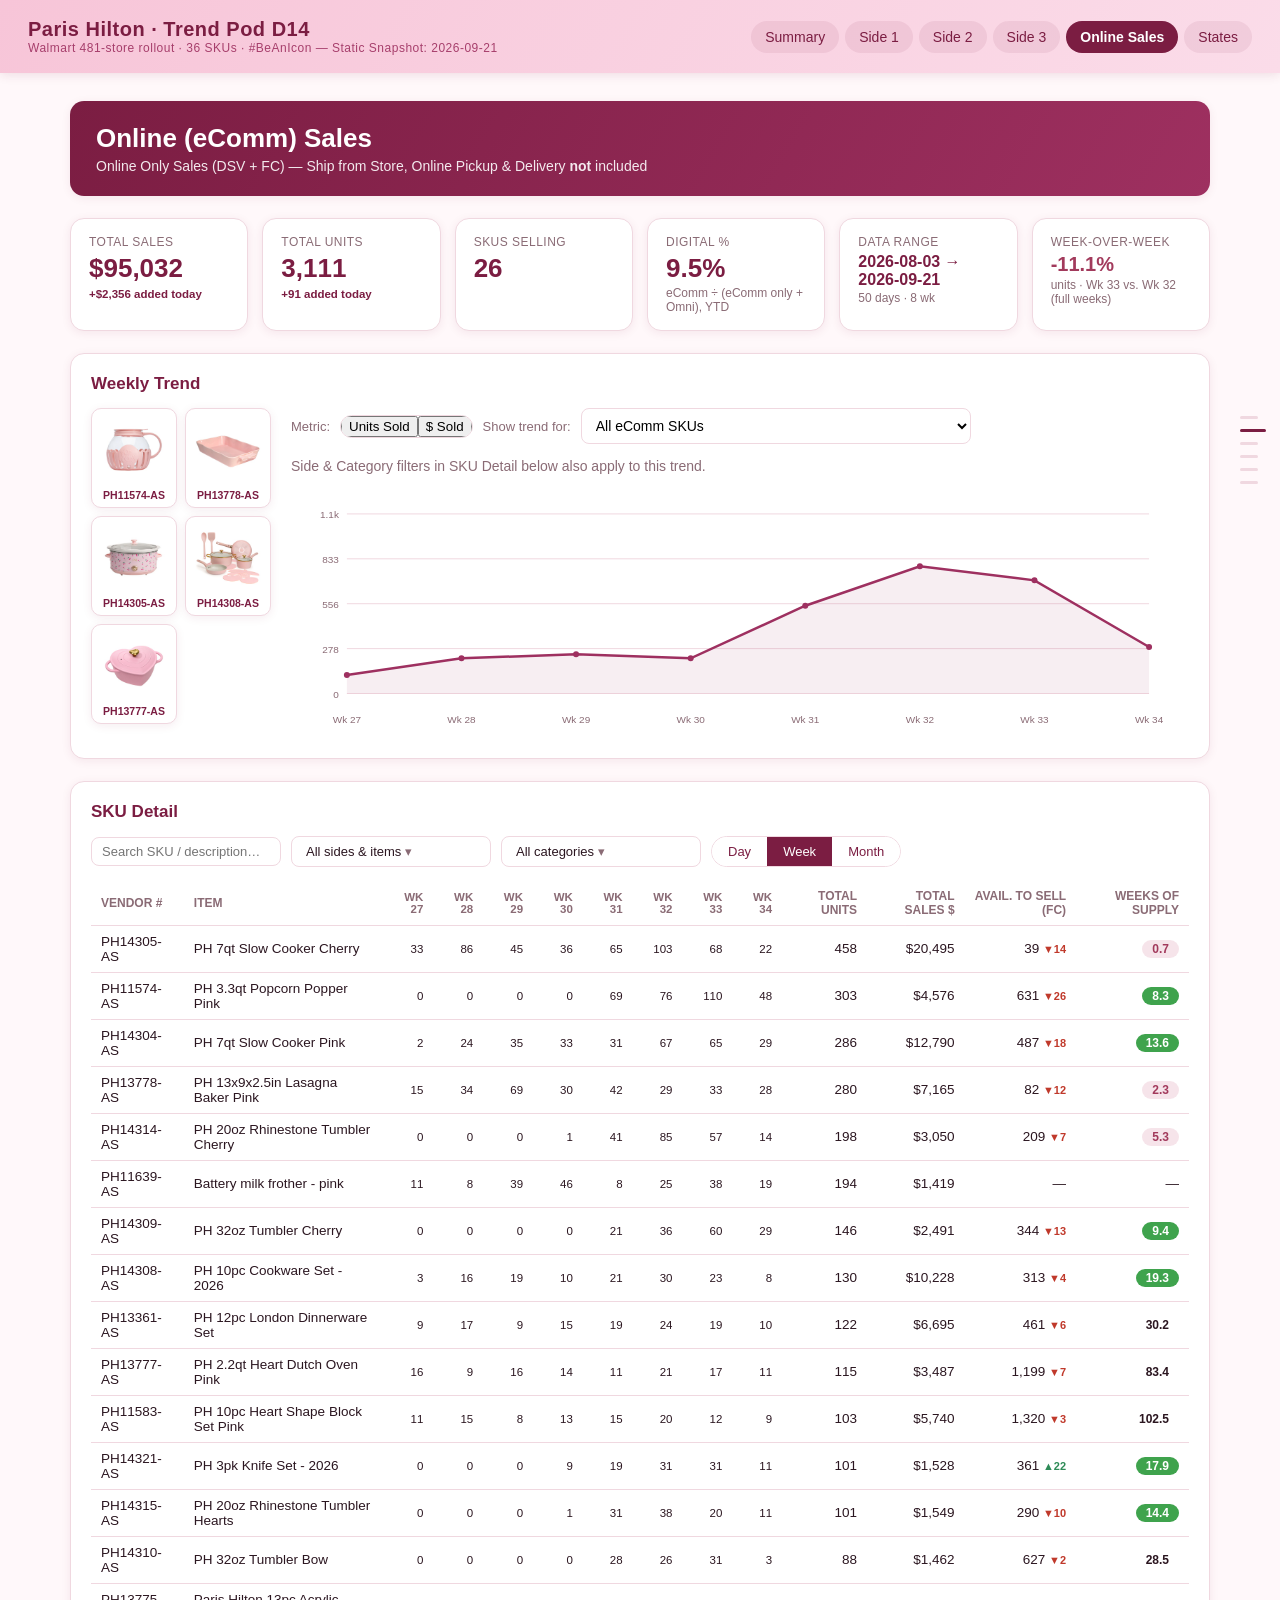
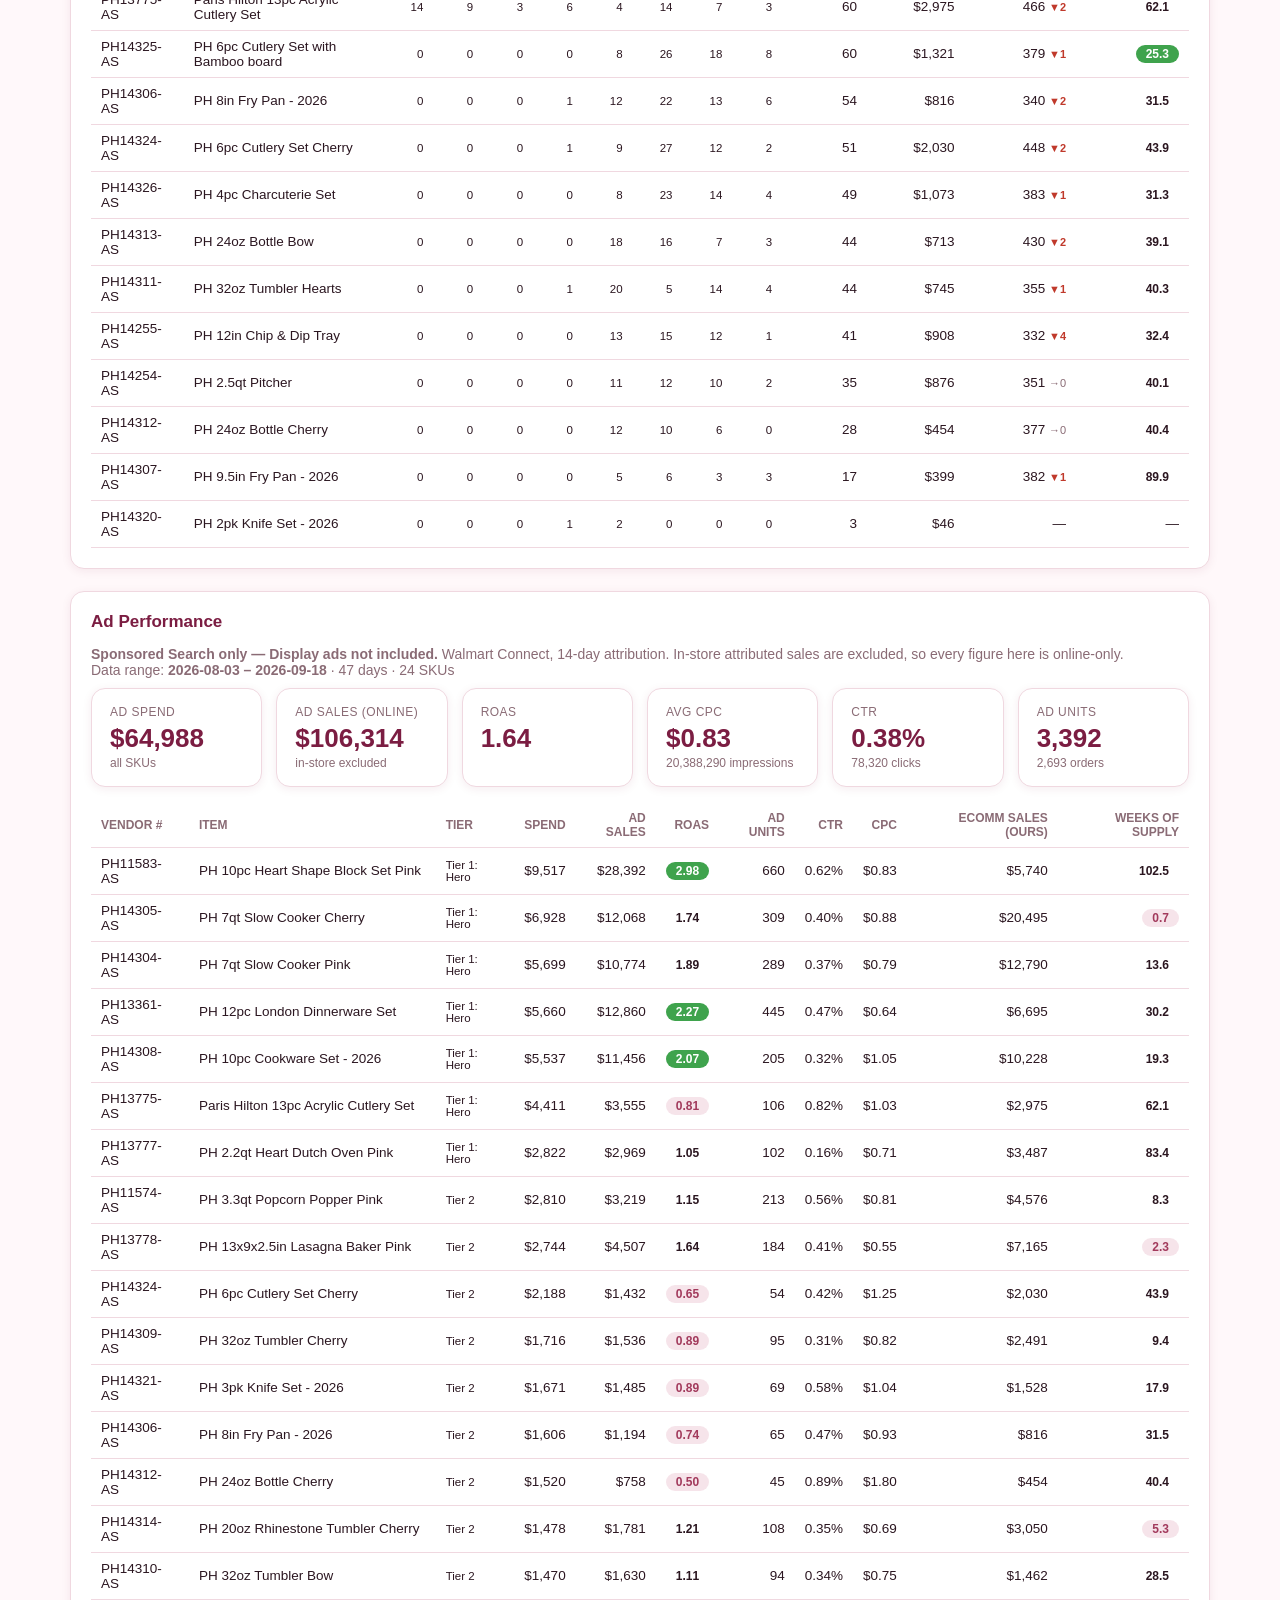
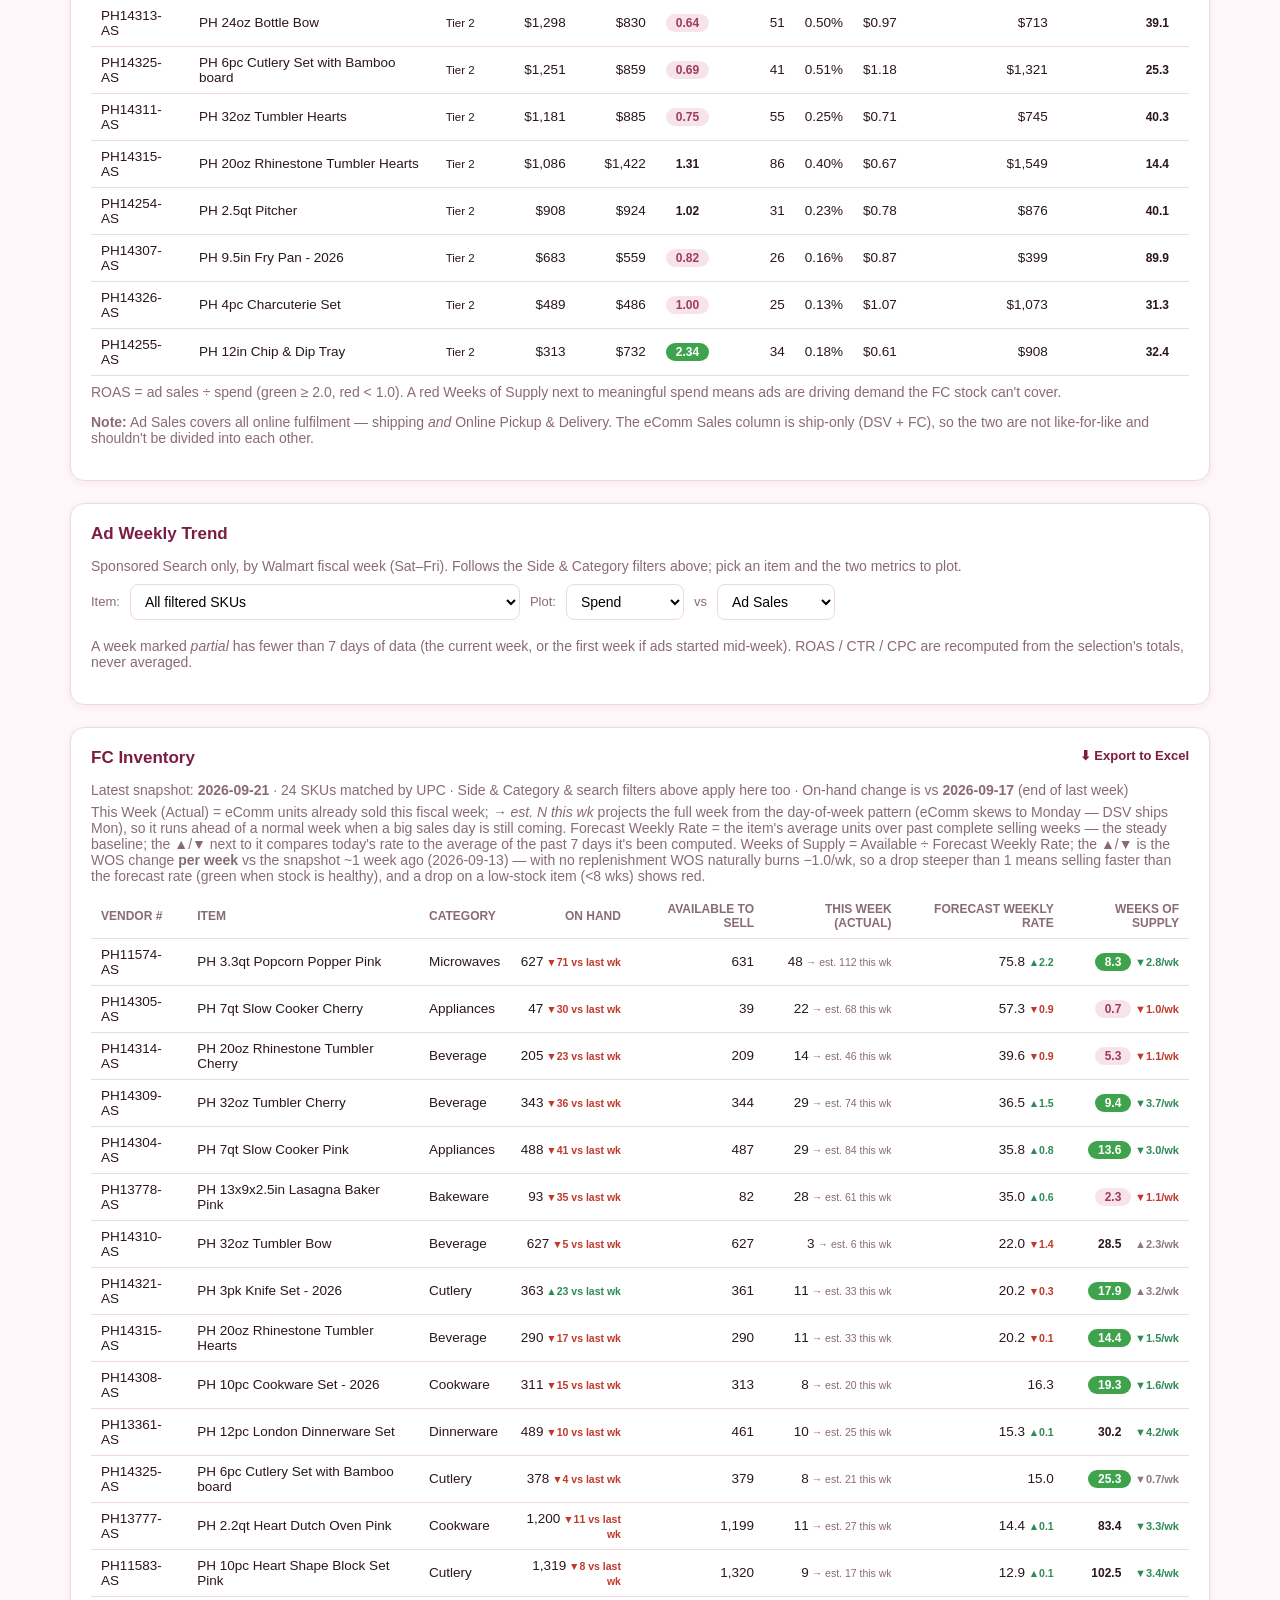
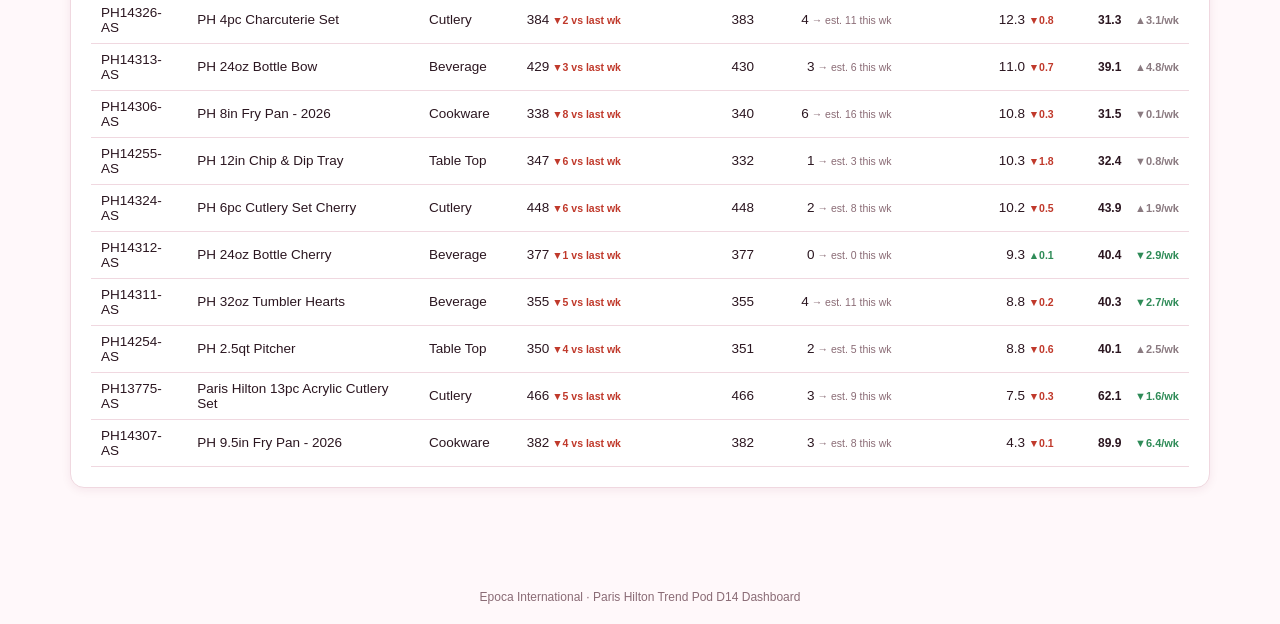
==== online.html @ 906984c4 "Sync from live app data — 2026-09-22 19:36 UTC" ====
<!doctype html>
<html lang="en">
<head>
<meta charset="utf-8">
<meta name="viewport" content="width=device-width, initial-scale=1">
<title>Online Sales · PH Trend Pod D14</title>
<link rel="stylesheet" href="css/style.css">
</head>
<body>
<div class="topbar">
  <div class="brand">Paris Hilton · Trend Pod D14
    <small>Walmart 481-store rollout · 36 SKUs · #BeAnIcon —
      Static Snapshot: 2026-09-21</small>
  </div>
  <div class="nav">
    <a href="index.html" class="">Summary</a>
    <a href="side-1.html" class="">Side 1</a>
    <a href="side-2.html" class="">Side 2</a>
    <a href="side-3.html" class="">Side 3</a>
    <a href="online.html" class="active">Online Sales</a>
    <a href="states.html" class="">States</a>
  </div>
</div>
<div class="container">

<nav class="section-rail" aria-label="Jump to section">
  <a href="#olOverview" data-label="Overview"></a>
  <a href="#olTrend" data-label="Weekly Trend"></a>
  <a href="#olSku" data-label="SKU Detail"></a>
  <a href="#olAds" data-label="Ad Performance"></a>
  <a href="#olAdsTrend" data-label="Ad Weekly Trend"></a>
  <a href="#olFc" data-label="FC Inventory"></a>
</nav>

<div class="page-hero" style="background: linear-gradient(120deg, var(--brand-deep), var(--brand-mid));">
  <div>
    <h1 class="page-title-hero">Online (eComm) Sales</h1>
    <p class="page-sub-hero">Online Only Sales (DSV + FC) — Ship from Store, Online Pickup &amp; Delivery <strong>not</strong> included</p>
  </div>
</div>

<div class="ecomm-summary-grid" id="olOverview">
  <div class="kpi-card"><div class="label">Total Sales</div><div class="value">$95,032</div><div class="kpi-delta good-text">+$2,356 added today</div></div>
  <div class="kpi-card"><div class="label">Total Units</div><div class="value">3,111</div><div class="kpi-delta good-text">+91 added today</div></div>
  <div class="kpi-card"><div class="label">SKUs Selling</div><div class="value">26</div></div>
  <div class="kpi-card">
    <div class="label">Digital %</div>
    <div class="value">9.5%</div>
    <div class="sub">eComm ÷ (eComm only + Omni), YTD</div>
  </div>
  <div class="kpi-card"><div class="label">Data Range</div><div class="value" style="font-size:16px">2026-08-03 → 2026-09-21</div><div class="sub">50 days · 8 wk</div></div>
  <div class="kpi-card">
    <div class="label">Week-over-Week</div>
    <div class="value" style="font-size:20px">
      
      <span class="bad-text">-11.1%</span>
      
    </div>
    <div class="sub">units · Wk 33 vs. Wk 32 (full weeks)</div>
  </div>
</div>

<div class="card" id="olTrend">
  <h2>Weekly Trend</h2>
  <div class="trend-with-photos">
    <div class="product-photo-strip">
      
      <div class="product-photo-card"><img src="images/products/PH11574-AS.jpg" alt="PH11574-AS"><span>PH11574-AS</span></div>
      
      <div class="product-photo-card"><img src="images/products/PH13778-AS.jpg" alt="PH13778-AS"><span>PH13778-AS</span></div>
      
      <div class="product-photo-card"><img src="images/products/PH14305-AS.jpg" alt="PH14305-AS"><span>PH14305-AS</span></div>
      
      <div class="product-photo-card"><img src="images/products/PH14308-AS.jpg" alt="PH14308-AS"><span>PH14308-AS</span></div>
      
      <div class="product-photo-card"><img src="images/products/PH13777-AS.jpg" alt="PH13777-AS"><span>PH13777-AS</span></div>
      
    </div>
    <div class="trend-chart-col">
      <div class="controls">
        <span style="font-size:13px;color:var(--muted)">Metric:</span>
        <div class="seg-control">
          <button type="button" class="trend-metric-btn active" data-metric="units">Units Sold</button>
          <button type="button" class="trend-metric-btn" data-metric="sales">$ Sold</button>
        </div>
        <label for="trendItemSelect" style="font-size:13px;color:var(--muted)">Show trend for:</label>
        <select id="trendItemSelect">
          <option value="ALL">All eComm SKUs</option>
          <option value="684089839" data-side="1" data-cat="APPLIANCES">PH14305-AS — PH 7qt Slow Cooker Cherry</option><option value="662611334" data-side="1" data-cat="MICROWAVES">PH11574-AS — PH 3.3qt Popcorn Popper Pink</option><option value="684089838" data-side="1" data-cat="APPLIANCES">PH14304-AS — PH 7qt Slow Cooker Pink</option><option value="683351641" data-side="2" data-cat="BAKEWARE">PH13778-AS — PH 13x9x2.5in Lasagna Baker Pink</option><option value="683351633" data-side="2" data-cat="BEVERAGE">PH14314-AS — PH 20oz Rhinestone Tumbler Cherry</option><option value="662509675" data-side="2" data-cat="APPLIANCES">PH11639-AS — Battery milk frother - pink</option><option value="683351632" data-side="2" data-cat="BEVERAGE">PH14309-AS — PH 32oz Tumbler Cherry</option><option value="683351638" data-side="1" data-cat="COOKWARE">PH14308-AS — PH 10pc Cookware Set - 2026</option><option value="676149285" data-side="2" data-cat="DINNERWARE">PH13361-AS — PH 12pc London Dinnerware Set</option><option value="683351642" data-side="1" data-cat="COOKWARE">PH13777-AS — PH 2.2qt Heart Dutch Oven Pink</option><option value="662304222" data-side="3" data-cat="CUTLERY">PH11583-AS — PH 10pc Heart Shape Block Set Pink</option><option value="683564513" data-side="3" data-cat="CUTLERY">PH14321-AS — PH 3pk Knife Set - 2026</option><option value="683351629" data-side="2" data-cat="BEVERAGE">PH14315-AS — PH 20oz Rhinestone Tumbler Hearts</option><option value="683351631" data-side="2" data-cat="BEVERAGE">PH14310-AS — PH 32oz Tumbler Bow</option><option value="683564516" data-side="3" data-cat="CUTLERY">PH13775-AS — Paris Hilton 13pc Acrylic Cutlery Set</option><option value="683564509" data-side="3" data-cat="CUTLERY">PH14325-AS — PH 6pc Cutlery Set with Bamboo board</option><option value="683351639" data-side="1" data-cat="COOKWARE">PH14306-AS — PH 8in Fry Pan - 2026</option><option value="683564507" data-side="3" data-cat="CUTLERY">PH14324-AS — PH 6pc Cutlery Set Cherry</option><option value="683564512" data-side="3" data-cat="CUTLERY">PH14326-AS — PH 4pc Charcuterie Set</option><option value="683351627" data-side="2" data-cat="BEVERAGE">PH14313-AS — PH 24oz Bottle Bow</option><option value="683351634" data-side="2" data-cat="BEVERAGE">PH14311-AS — PH 32oz Tumbler Hearts</option><option value="683564579" data-side="2" data-cat="TABLE TOP">PH14255-AS — PH 12in Chip &amp; Dip Tray</option><option value="683564533" data-side="1" data-cat="TABLE TOP">PH14254-AS — PH 2.5qt Pitcher</option><option value="683351628" data-side="2" data-cat="BEVERAGE">PH14312-AS — PH 24oz Bottle Cherry</option><option value="683351640" data-side="1" data-cat="COOKWARE">PH14307-AS — PH 9.5in Fry Pan - 2026</option><option value="683564510" data-side="3" data-cat="CUTLERY">PH14320-AS — PH 2pk Knife Set - 2026</option>
        </select>
      </div>
      <p class="page-sub" style="margin:4px 0 0">Side &amp; Category filters in SKU Detail below also apply to this trend.</p>
      <div id="trendChart"></div>
    </div>
  </div>
</div>

<div class="card" id="olSku">
  <h2>SKU Detail</h2>
  <div class="controls">
    <input type="text" id="skuSearch" placeholder="Search SKU / description…" style="padding:6px 10px;font-size:13px">
    
    <div class="multiselect" id="sideMs">
      <button type="button" class="multiselect-toggle" id="sideMsBtn">All sides &amp; items</button>
      <div class="multiselect-panel" id="sideMsPanel">
        <label class="multiselect-option"><input type="checkbox" class="side-cb" value="ALL" checked> All sides &amp; items</label>
        <div class="multiselect-group-label">By Side</div>
        
        <label class="multiselect-option"><input type="checkbox" class="side-cb" data-kind="side" value="1"> Side 1 · Cookware</label>
        
        <label class="multiselect-option"><input type="checkbox" class="side-cb" data-kind="side" value="2"> Side 2 · Drinkware &amp; Dinnerware</label>
        
        <label class="multiselect-option"><input type="checkbox" class="side-cb" data-kind="side" value="3"> Side 3 · Gadgets &amp; Cutlery</label>
        
        
        <div class="multiselect-group-label" data-side-group="1">Side 1 · Cookware — items</div>
        
        <label class="multiselect-option"><input type="checkbox" class="side-cb" data-kind="item" data-side="1" value="684089839"> PH14305-AS — PH 7qt Slow Cooker Cherry</label>
        
        <label class="multiselect-option"><input type="checkbox" class="side-cb" data-kind="item" data-side="1" value="662611334"> PH11574-AS — PH 3.3qt Popcorn Popper Pink</label>
        
        <label class="multiselect-option"><input type="checkbox" class="side-cb" data-kind="item" data-side="1" value="684089838"> PH14304-AS — PH 7qt Slow Cooker Pink</label>
        
        <label class="multiselect-option"><input type="checkbox" class="side-cb" data-kind="item" data-side="1" value="683351638"> PH14308-AS — PH 10pc Cookware Set - 2026</label>
        
        <label class="multiselect-option"><input type="checkbox" class="side-cb" data-kind="item" data-side="1" value="683351642"> PH13777-AS — PH 2.2qt Heart Dutch Oven Pink</label>
        
        <label class="multiselect-option"><input type="checkbox" class="side-cb" data-kind="item" data-side="1" value="683351639"> PH14306-AS — PH 8in Fry Pan - 2026</label>
        
        <label class="multiselect-option"><input type="checkbox" class="side-cb" data-kind="item" data-side="1" value="683564533"> PH14254-AS — PH 2.5qt Pitcher</label>
        
        <label class="multiselect-option"><input type="checkbox" class="side-cb" data-kind="item" data-side="1" value="683351640"> PH14307-AS — PH 9.5in Fry Pan - 2026</label>
        
        <div class="multiselect-group-label" data-side-group="2">Side 2 · Drinkware &amp; Dinnerware — items</div>
        
        <label class="multiselect-option"><input type="checkbox" class="side-cb" data-kind="item" data-side="2" value="683351641"> PH13778-AS — PH 13x9x2.5in Lasagna Baker Pink</label>
        
        <label class="multiselect-option"><input type="checkbox" class="side-cb" data-kind="item" data-side="2" value="683351633"> PH14314-AS — PH 20oz Rhinestone Tumbler Cherry</label>
        
        <label class="multiselect-option"><input type="checkbox" class="side-cb" data-kind="item" data-side="2" value="662509675"> PH11639-AS — Battery milk frother - pink</label>
        
        <label class="multiselect-option"><input type="checkbox" class="side-cb" data-kind="item" data-side="2" value="683351632"> PH14309-AS — PH 32oz Tumbler Cherry</label>
        
        <label class="multiselect-option"><input type="checkbox" class="side-cb" data-kind="item" data-side="2" value="676149285"> PH13361-AS — PH 12pc London Dinnerware Set</label>
        
        <label class="multiselect-option"><input type="checkbox" class="side-cb" data-kind="item" data-side="2" value="683351629"> PH14315-AS — PH 20oz Rhinestone Tumbler Hearts</label>
        
        <label class="multiselect-option"><input type="checkbox" class="side-cb" data-kind="item" data-side="2" value="683351631"> PH14310-AS — PH 32oz Tumbler Bow</label>
        
        <label class="multiselect-option"><input type="checkbox" class="side-cb" data-kind="item" data-side="2" value="683351627"> PH14313-AS — PH 24oz Bottle Bow</label>
        
        <label class="multiselect-option"><input type="checkbox" class="side-cb" data-kind="item" data-side="2" value="683351634"> PH14311-AS — PH 32oz Tumbler Hearts</label>
        
        <label class="multiselect-option"><input type="checkbox" class="side-cb" data-kind="item" data-side="2" value="683564579"> PH14255-AS — PH 12in Chip &amp; Dip Tray</label>
        
        <label class="multiselect-option"><input type="checkbox" class="side-cb" data-kind="item" data-side="2" value="683351628"> PH14312-AS — PH 24oz Bottle Cherry</label>
        
        <div class="multiselect-group-label" data-side-group="3">Side 3 · Gadgets &amp; Cutlery — items</div>
        
        <label class="multiselect-option"><input type="checkbox" class="side-cb" data-kind="item" data-side="3" value="662304222"> PH11583-AS — PH 10pc Heart Shape Block Set Pink</label>
        
        <label class="multiselect-option"><input type="checkbox" class="side-cb" data-kind="item" data-side="3" value="683564513"> PH14321-AS — PH 3pk Knife Set - 2026</label>
        
        <label class="multiselect-option"><input type="checkbox" class="side-cb" data-kind="item" data-side="3" value="683564516"> PH13775-AS — Paris Hilton 13pc Acrylic Cutlery Set</label>
        
        <label class="multiselect-option"><input type="checkbox" class="side-cb" data-kind="item" data-side="3" value="683564509"> PH14325-AS — PH 6pc Cutlery Set with Bamboo board</label>
        
        <label class="multiselect-option"><input type="checkbox" class="side-cb" data-kind="item" data-side="3" value="683564507"> PH14324-AS — PH 6pc Cutlery Set Cherry</label>
        
        <label class="multiselect-option"><input type="checkbox" class="side-cb" data-kind="item" data-side="3" value="683564512"> PH14326-AS — PH 4pc Charcuterie Set</label>
        
        <label class="multiselect-option"><input type="checkbox" class="side-cb" data-kind="item" data-side="3" value="683564510"> PH14320-AS — PH 2pk Knife Set - 2026</label>
        
      </div>
    </div>
    <div class="multiselect" id="catMs">
      <button type="button" class="multiselect-toggle" id="catMsBtn">All categories</button>
      <div class="multiselect-panel" id="catMsPanel">
        <label class="multiselect-option"><input type="checkbox" class="cat-cb" value="ALL" checked> All categories</label>
        
        <label class="multiselect-option"><input type="checkbox" class="cat-cb" value="APPLIANCES"> Appliances</label>
        
        <label class="multiselect-option"><input type="checkbox" class="cat-cb" value="BAKEWARE"> Bakeware</label>
        
        <label class="multiselect-option"><input type="checkbox" class="cat-cb" value="BEVERAGE"> Beverage</label>
        
        <label class="multiselect-option"><input type="checkbox" class="cat-cb" value="COOKWARE"> Cookware</label>
        
        <label class="multiselect-option"><input type="checkbox" class="cat-cb" value="CUTLERY"> Cutlery</label>
        
        <label class="multiselect-option"><input type="checkbox" class="cat-cb" value="DINNERWARE"> Dinnerware</label>
        
        <label class="multiselect-option"><input type="checkbox" class="cat-cb" value="MICROWAVES"> Microwaves</label>
        
        <label class="multiselect-option"><input type="checkbox" class="cat-cb" value="TABLE TOP"> Table Top</label>
        
      </div>
    </div>
    <div class="seg-control">
      <button type="button" class="gran-btn" data-gran="day">Day</button>
      <button type="button" class="gran-btn active" data-gran="week">Week</button>
      <button type="button" class="gran-btn" data-gran="month">Month</button>
    </div>
  </div>

  <div class="gran-view" data-gran="day" style="display:none">
    <div style="overflow-x:auto">
      
      <table class="matrix ecomm-table sticky-cols">
        <thead><tr>
          <th>Vendor #</th><th>Item</th>
          
            <th class="num"><button type="button" class="month-toggle" data-mk="2026-08" title="展开/折叠更早的逐日列">▸</button> Aug Total</th>
            <th class="num week-col mcol-2026-08 mcol-fold" style="display:none">08-03</th><th class="num week-col mcol-2026-08 mcol-fold" style="display:none">08-04</th><th class="num week-col mcol-2026-08 mcol-fold" style="display:none">08-05</th><th class="num week-col mcol-2026-08 mcol-fold" style="display:none">08-06</th><th class="num week-col mcol-2026-08 mcol-fold" style="display:none">08-07</th><th class="num week-col mcol-2026-08 mcol-fold" style="display:none">08-08</th><th class="num week-col mcol-2026-08 mcol-fold" style="display:none">08-09</th><th class="num week-col mcol-2026-08 mcol-fold" style="display:none">08-10</th><th class="num week-col mcol-2026-08 mcol-fold" style="display:none">08-11</th><th class="num week-col mcol-2026-08 mcol-fold" style="display:none">08-12</th><th class="num week-col mcol-2026-08 mcol-fold" style="display:none">08-13</th><th class="num week-col mcol-2026-08 mcol-fold" style="display:none">08-14</th><th class="num week-col mcol-2026-08 mcol-fold" style="display:none">08-15</th><th class="num week-col mcol-2026-08 mcol-fold" style="display:none">08-16</th><th class="num week-col mcol-2026-08 mcol-fold" style="display:none">08-17</th><th class="num week-col mcol-2026-08 mcol-fold" style="display:none">08-18</th><th class="num week-col mcol-2026-08 mcol-fold" style="display:none">08-19</th><th class="num week-col mcol-2026-08 mcol-fold" style="display:none">08-20</th><th class="num week-col mcol-2026-08 mcol-fold" style="display:none">08-21</th><th class="num week-col mcol-2026-08 mcol-fold" style="display:none">08-22</th><th class="num week-col mcol-2026-08 mcol-fold" style="display:none">08-23</th><th class="num week-col mcol-2026-08 mcol-fold" style="display:none">08-24</th><th class="num week-col mcol-2026-08 mcol-fold" style="display:none">08-25</th><th class="num week-col mcol-2026-08 mcol-fold" style="display:none">08-26</th><th class="num week-col mcol-2026-08 mcol-fold" style="display:none">08-27</th><th class="num week-col mcol-2026-08 mcol-fold" style="display:none">08-28</th><th class="num week-col mcol-2026-08 mcol-fold" style="display:none">08-29</th><th class="num week-col mcol-2026-08 mcol-fold" style="display:none">08-30</th><th class="num week-col mcol-2026-08 mcol-fold" style="display:none">08-31</th>
          
            <th class="num"><button type="button" class="month-toggle" data-mk="2026-09" title="展开/折叠更早的逐日列">▸</button> Sep Total</th>
            <th class="num week-col mcol-2026-09 mcol-fold" style="display:none">09-01</th><th class="num week-col mcol-2026-09 mcol-fold" style="display:none">09-02</th><th class="num week-col mcol-2026-09 mcol-fold" style="display:none">09-03</th><th class="num week-col mcol-2026-09 mcol-fold" style="display:none">09-04</th><th class="num week-col mcol-2026-09 mcol-fold" style="display:none">09-05</th><th class="num week-col mcol-2026-09 mcol-fold" style="display:none">09-06</th><th class="num week-col mcol-2026-09 mcol-fold" style="display:none">09-07</th><th class="num week-col mcol-2026-09 mcol-fold" style="display:none">09-08</th><th class="num week-col mcol-2026-09 mcol-fold" style="display:none">09-09</th><th class="num week-col mcol-2026-09 mcol-fold" style="display:none">09-10</th><th class="num week-col mcol-2026-09 mcol-fold" style="display:none">09-11</th><th class="num week-col mcol-2026-09 mcol-fold" style="display:none">09-12</th><th class="num week-col mcol-2026-09 mcol-fold" style="display:none">09-13</th><th class="num week-col mcol-2026-09 mcol-fold" style="display:none">09-14</th><th class="num week-col mcol-2026-09" >09-15</th><th class="num week-col mcol-2026-09" >09-16</th><th class="num week-col mcol-2026-09" >09-17</th><th class="num week-col mcol-2026-09" >09-18</th><th class="num week-col mcol-2026-09" >09-19</th><th class="num week-col mcol-2026-09" >09-20</th><th class="num week-col mcol-2026-09" >09-21</th>
          
          <th class="num">Total Units</th><th class="num">Total Sales $</th><th class="num">Avail. to Sell (FC)</th><th class="num">Weeks of Supply</th>
        </tr></thead>
        <tbody>
          
          <tr data-side="1" data-cat="APPLIANCES" data-vsid="PH14305-AS" data-item="684089839">
            <td>PH14305-AS</td><td>PH 7qt Slow Cooker Cherry</td>
            
              <td class="num"><strong>219</strong></td>
              <td class="num week-col mcol-2026-08 mcol-fold" style="display:none">0</td><td class="num week-col mcol-2026-08 mcol-fold" style="display:none">3</td><td class="num week-col mcol-2026-08 mcol-fold" style="display:none">1</td><td class="num week-col mcol-2026-08 mcol-fold" style="display:none">6</td><td class="num week-col mcol-2026-08 mcol-fold" style="display:none">23</td><td class="num week-col mcol-2026-08 mcol-fold" style="display:none">0</td><td class="num week-col mcol-2026-08 mcol-fold" style="display:none">0</td><td class="num week-col mcol-2026-08 mcol-fold" style="display:none">43</td><td class="num week-col mcol-2026-08 mcol-fold" style="display:none">7</td><td class="num week-col mcol-2026-08 mcol-fold" style="display:none">12</td><td class="num week-col mcol-2026-08 mcol-fold" style="display:none">14</td><td class="num week-col mcol-2026-08 mcol-fold" style="display:none">10</td><td class="num week-col mcol-2026-08 mcol-fold" style="display:none">0</td><td class="num week-col mcol-2026-08 mcol-fold" style="display:none">0</td><td class="num week-col mcol-2026-08 mcol-fold" style="display:none">21</td><td class="num week-col mcol-2026-08 mcol-fold" style="display:none">7</td><td class="num week-col mcol-2026-08 mcol-fold" style="display:none">6</td><td class="num week-col mcol-2026-08 mcol-fold" style="display:none">6</td><td class="num week-col mcol-2026-08 mcol-fold" style="display:none">5</td><td class="num week-col mcol-2026-08 mcol-fold" style="display:none">-1</td><td class="num week-col mcol-2026-08 mcol-fold" style="display:none">0</td><td class="num week-col mcol-2026-08 mcol-fold" style="display:none">1</td><td class="num week-col mcol-2026-08 mcol-fold" style="display:none">3</td><td class="num week-col mcol-2026-08 mcol-fold" style="display:none">17</td><td class="num week-col mcol-2026-08 mcol-fold" style="display:none">3</td><td class="num week-col mcol-2026-08 mcol-fold" style="display:none">13</td><td class="num week-col mcol-2026-08 mcol-fold" style="display:none">4</td><td class="num week-col mcol-2026-08 mcol-fold" style="display:none">4</td><td class="num week-col mcol-2026-08 mcol-fold" style="display:none">11</td>
            
              <td class="num"><strong>239</strong></td>
              <td class="num week-col mcol-2026-09 mcol-fold" style="display:none">10</td><td class="num week-col mcol-2026-09 mcol-fold" style="display:none">16</td><td class="num week-col mcol-2026-09 mcol-fold" style="display:none">14</td><td class="num week-col mcol-2026-09 mcol-fold" style="display:none">6</td><td class="num week-col mcol-2026-09 mcol-fold" style="display:none">11</td><td class="num week-col mcol-2026-09 mcol-fold" style="display:none">6</td><td class="num week-col mcol-2026-09 mcol-fold" style="display:none">6</td><td class="num week-col mcol-2026-09 mcol-fold" style="display:none">15</td><td class="num week-col mcol-2026-09 mcol-fold" style="display:none">38</td><td class="num week-col mcol-2026-09 mcol-fold" style="display:none">13</td><td class="num week-col mcol-2026-09 mcol-fold" style="display:none">14</td><td class="num week-col mcol-2026-09 mcol-fold" style="display:none">16</td><td class="num week-col mcol-2026-09 mcol-fold" style="display:none">12</td><td class="num week-col mcol-2026-09 mcol-fold" style="display:none">8</td><td class="num week-col mcol-2026-09" >9</td><td class="num week-col mcol-2026-09" >7</td><td class="num week-col mcol-2026-09" >10</td><td class="num week-col mcol-2026-09" >6</td><td class="num week-col mcol-2026-09" >10</td><td class="num week-col mcol-2026-09" >4</td><td class="num week-col mcol-2026-09" >8</td>
            
            <td class="num">458</td><td class="num">$20,495</td>
            <td class="num">39 <span style="font-size:11px;font-weight:600;color:#C0392B">▼14</span></td><td class="num"><span class="pill bad">0.7</span></td>
          </tr>
          
          <tr data-side="1" data-cat="MICROWAVES" data-vsid="PH11574-AS" data-item="662611334">
            <td>PH11574-AS</td><td>PH 3.3qt Popcorn Popper Pink</td>
            
              <td class="num"><strong>30</strong></td>
              <td class="num week-col mcol-2026-08 mcol-fold" style="display:none">0</td><td class="num week-col mcol-2026-08 mcol-fold" style="display:none">0</td><td class="num week-col mcol-2026-08 mcol-fold" style="display:none">0</td><td class="num week-col mcol-2026-08 mcol-fold" style="display:none">0</td><td class="num week-col mcol-2026-08 mcol-fold" style="display:none">0</td><td class="num week-col mcol-2026-08 mcol-fold" style="display:none">0</td><td class="num week-col mcol-2026-08 mcol-fold" style="display:none">0</td><td class="num week-col mcol-2026-08 mcol-fold" style="display:none">0</td><td class="num week-col mcol-2026-08 mcol-fold" style="display:none">0</td><td class="num week-col mcol-2026-08 mcol-fold" style="display:none">0</td><td class="num week-col mcol-2026-08 mcol-fold" style="display:none">0</td><td class="num week-col mcol-2026-08 mcol-fold" style="display:none">0</td><td class="num week-col mcol-2026-08 mcol-fold" style="display:none">0</td><td class="num week-col mcol-2026-08 mcol-fold" style="display:none">0</td><td class="num week-col mcol-2026-08 mcol-fold" style="display:none">0</td><td class="num week-col mcol-2026-08 mcol-fold" style="display:none">0</td><td class="num week-col mcol-2026-08 mcol-fold" style="display:none">0</td><td class="num week-col mcol-2026-08 mcol-fold" style="display:none">0</td><td class="num week-col mcol-2026-08 mcol-fold" style="display:none">0</td><td class="num week-col mcol-2026-08 mcol-fold" style="display:none">0</td><td class="num week-col mcol-2026-08 mcol-fold" style="display:none">0</td><td class="num week-col mcol-2026-08 mcol-fold" style="display:none">0</td><td class="num week-col mcol-2026-08 mcol-fold" style="display:none">0</td><td class="num week-col mcol-2026-08 mcol-fold" style="display:none">0</td><td class="num week-col mcol-2026-08 mcol-fold" style="display:none">0</td><td class="num week-col mcol-2026-08 mcol-fold" style="display:none">0</td><td class="num week-col mcol-2026-08 mcol-fold" style="display:none">8</td><td class="num week-col mcol-2026-08 mcol-fold" style="display:none">10</td><td class="num week-col mcol-2026-08 mcol-fold" style="display:none">12</td>
            
              <td class="num"><strong>273</strong></td>
              <td class="num week-col mcol-2026-09 mcol-fold" style="display:none">4</td><td class="num week-col mcol-2026-09 mcol-fold" style="display:none">12</td><td class="num week-col mcol-2026-09 mcol-fold" style="display:none">9</td><td class="num week-col mcol-2026-09 mcol-fold" style="display:none">14</td><td class="num week-col mcol-2026-09 mcol-fold" style="display:none">13</td><td class="num week-col mcol-2026-09 mcol-fold" style="display:none">9</td><td class="num week-col mcol-2026-09 mcol-fold" style="display:none">13</td><td class="num week-col mcol-2026-09 mcol-fold" style="display:none">9</td><td class="num week-col mcol-2026-09 mcol-fold" style="display:none">11</td><td class="num week-col mcol-2026-09 mcol-fold" style="display:none">10</td><td class="num week-col mcol-2026-09 mcol-fold" style="display:none">11</td><td class="num week-col mcol-2026-09 mcol-fold" style="display:none">7</td><td class="num week-col mcol-2026-09 mcol-fold" style="display:none">21</td><td class="num week-col mcol-2026-09 mcol-fold" style="display:none">16</td><td class="num week-col mcol-2026-09" >10</td><td class="num week-col mcol-2026-09" >12</td><td class="num week-col mcol-2026-09" >22</td><td class="num week-col mcol-2026-09" >22</td><td class="num week-col mcol-2026-09" >14</td><td class="num week-col mcol-2026-09" >18</td><td class="num week-col mcol-2026-09" >16</td>
            
            <td class="num">303</td><td class="num">$4,576</td>
            <td class="num">631 <span style="font-size:11px;font-weight:600;color:#C0392B">▼26</span></td><td class="num"><span class="pill ok">8.3</span></td>
          </tr>
          
          <tr data-side="1" data-cat="APPLIANCES" data-vsid="PH14304-AS" data-item="684089838">
            <td>PH14304-AS</td><td>PH 7qt Slow Cooker Pink</td>
            
              <td class="num"><strong>102</strong></td>
              <td class="num week-col mcol-2026-08 mcol-fold" style="display:none">0</td><td class="num week-col mcol-2026-08 mcol-fold" style="display:none">0</td><td class="num week-col mcol-2026-08 mcol-fold" style="display:none">1</td><td class="num week-col mcol-2026-08 mcol-fold" style="display:none">1</td><td class="num week-col mcol-2026-08 mcol-fold" style="display:none">0</td><td class="num week-col mcol-2026-08 mcol-fold" style="display:none">0</td><td class="num week-col mcol-2026-08 mcol-fold" style="display:none">0</td><td class="num week-col mcol-2026-08 mcol-fold" style="display:none">11</td><td class="num week-col mcol-2026-08 mcol-fold" style="display:none">4</td><td class="num week-col mcol-2026-08 mcol-fold" style="display:none">4</td><td class="num week-col mcol-2026-08 mcol-fold" style="display:none">2</td><td class="num week-col mcol-2026-08 mcol-fold" style="display:none">3</td><td class="num week-col mcol-2026-08 mcol-fold" style="display:none">0</td><td class="num week-col mcol-2026-08 mcol-fold" style="display:none">0</td><td class="num week-col mcol-2026-08 mcol-fold" style="display:none">10</td><td class="num week-col mcol-2026-08 mcol-fold" style="display:none">5</td><td class="num week-col mcol-2026-08 mcol-fold" style="display:none">5</td><td class="num week-col mcol-2026-08 mcol-fold" style="display:none">8</td><td class="num week-col mcol-2026-08 mcol-fold" style="display:none">7</td><td class="num week-col mcol-2026-08 mcol-fold" style="display:none">0</td><td class="num week-col mcol-2026-08 mcol-fold" style="display:none">0</td><td class="num week-col mcol-2026-08 mcol-fold" style="display:none">12</td><td class="num week-col mcol-2026-08 mcol-fold" style="display:none">2</td><td class="num week-col mcol-2026-08 mcol-fold" style="display:none">8</td><td class="num week-col mcol-2026-08 mcol-fold" style="display:none">4</td><td class="num week-col mcol-2026-08 mcol-fold" style="display:none">7</td><td class="num week-col mcol-2026-08 mcol-fold" style="display:none">3</td><td class="num week-col mcol-2026-08 mcol-fold" style="display:none">2</td><td class="num week-col mcol-2026-08 mcol-fold" style="display:none">3</td>
            
              <td class="num"><strong>184</strong></td>
              <td class="num week-col mcol-2026-09 mcol-fold" style="display:none">7</td><td class="num week-col mcol-2026-09 mcol-fold" style="display:none">3</td><td class="num week-col mcol-2026-09 mcol-fold" style="display:none">7</td><td class="num week-col mcol-2026-09 mcol-fold" style="display:none">6</td><td class="num week-col mcol-2026-09 mcol-fold" style="display:none">9</td><td class="num week-col mcol-2026-09 mcol-fold" style="display:none">6</td><td class="num week-col mcol-2026-09 mcol-fold" style="display:none">5</td><td class="num week-col mcol-2026-09 mcol-fold" style="display:none">12</td><td class="num week-col mcol-2026-09 mcol-fold" style="display:none">10</td><td class="num week-col mcol-2026-09 mcol-fold" style="display:none">14</td><td class="num week-col mcol-2026-09 mcol-fold" style="display:none">11</td><td class="num week-col mcol-2026-09 mcol-fold" style="display:none">6</td><td class="num week-col mcol-2026-09 mcol-fold" style="display:none">18</td><td class="num week-col mcol-2026-09 mcol-fold" style="display:none">4</td><td class="num week-col mcol-2026-09" >9</td><td class="num week-col mcol-2026-09" >8</td><td class="num week-col mcol-2026-09" >13</td><td class="num week-col mcol-2026-09" >7</td><td class="num week-col mcol-2026-09" >10</td><td class="num week-col mcol-2026-09" >11</td><td class="num week-col mcol-2026-09" >8</td>
            
            <td class="num">286</td><td class="num">$12,790</td>
            <td class="num">487 <span style="font-size:11px;font-weight:600;color:#C0392B">▼18</span></td><td class="num"><span class="pill ok">13.6</span></td>
          </tr>
          
          <tr data-side="2" data-cat="BAKEWARE" data-vsid="PH13778-AS" data-item="683351641">
            <td>PH13778-AS</td><td>PH 13x9x2.5in Lasagna Baker Pink</td>
            
              <td class="num"><strong>165</strong></td>
              <td class="num week-col mcol-2026-08 mcol-fold" style="display:none">8</td><td class="num week-col mcol-2026-08 mcol-fold" style="display:none">2</td><td class="num week-col mcol-2026-08 mcol-fold" style="display:none">1</td><td class="num week-col mcol-2026-08 mcol-fold" style="display:none">2</td><td class="num week-col mcol-2026-08 mcol-fold" style="display:none">2</td><td class="num week-col mcol-2026-08 mcol-fold" style="display:none">0</td><td class="num week-col mcol-2026-08 mcol-fold" style="display:none">0</td><td class="num week-col mcol-2026-08 mcol-fold" style="display:none">8</td><td class="num week-col mcol-2026-08 mcol-fold" style="display:none">9</td><td class="num week-col mcol-2026-08 mcol-fold" style="display:none">6</td><td class="num week-col mcol-2026-08 mcol-fold" style="display:none">6</td><td class="num week-col mcol-2026-08 mcol-fold" style="display:none">5</td><td class="num week-col mcol-2026-08 mcol-fold" style="display:none">0</td><td class="num week-col mcol-2026-08 mcol-fold" style="display:none">0</td><td class="num week-col mcol-2026-08 mcol-fold" style="display:none">42</td><td class="num week-col mcol-2026-08 mcol-fold" style="display:none">9</td><td class="num week-col mcol-2026-08 mcol-fold" style="display:none">7</td><td class="num week-col mcol-2026-08 mcol-fold" style="display:none">6</td><td class="num week-col mcol-2026-08 mcol-fold" style="display:none">5</td><td class="num week-col mcol-2026-08 mcol-fold" style="display:none">0</td><td class="num week-col mcol-2026-08 mcol-fold" style="display:none">0</td><td class="num week-col mcol-2026-08 mcol-fold" style="display:none">13</td><td class="num week-col mcol-2026-08 mcol-fold" style="display:none">3</td><td class="num week-col mcol-2026-08 mcol-fold" style="display:none">4</td><td class="num week-col mcol-2026-08 mcol-fold" style="display:none">8</td><td class="num week-col mcol-2026-08 mcol-fold" style="display:none">2</td><td class="num week-col mcol-2026-08 mcol-fold" style="display:none">1</td><td class="num week-col mcol-2026-08 mcol-fold" style="display:none">4</td><td class="num week-col mcol-2026-08 mcol-fold" style="display:none">12</td>
            
              <td class="num"><strong>115</strong></td>
              <td class="num week-col mcol-2026-09 mcol-fold" style="display:none">8</td><td class="num week-col mcol-2026-09 mcol-fold" style="display:none">8</td><td class="num week-col mcol-2026-09 mcol-fold" style="display:none">6</td><td class="num week-col mcol-2026-09 mcol-fold" style="display:none">3</td><td class="num week-col mcol-2026-09 mcol-fold" style="display:none">0</td><td class="num week-col mcol-2026-09 mcol-fold" style="display:none">7</td><td class="num week-col mcol-2026-09 mcol-fold" style="display:none">4</td><td class="num week-col mcol-2026-09 mcol-fold" style="display:none">4</td><td class="num week-col mcol-2026-09 mcol-fold" style="display:none">6</td><td class="num week-col mcol-2026-09 mcol-fold" style="display:none">2</td><td class="num week-col mcol-2026-09 mcol-fold" style="display:none">6</td><td class="num week-col mcol-2026-09 mcol-fold" style="display:none">6</td><td class="num week-col mcol-2026-09 mcol-fold" style="display:none">8</td><td class="num week-col mcol-2026-09 mcol-fold" style="display:none">2</td><td class="num week-col mcol-2026-09" >2</td><td class="num week-col mcol-2026-09" >6</td><td class="num week-col mcol-2026-09" >7</td><td class="num week-col mcol-2026-09" >2</td><td class="num week-col mcol-2026-09" >8</td><td class="num week-col mcol-2026-09" >10</td><td class="num week-col mcol-2026-09" >10</td>
            
            <td class="num">280</td><td class="num">$7,165</td>
            <td class="num">82 <span style="font-size:11px;font-weight:600;color:#C0392B">▼12</span></td><td class="num"><span class="pill bad">2.3</span></td>
          </tr>
          
          <tr data-side="2" data-cat="BEVERAGE" data-vsid="PH14314-AS" data-item="683351633">
            <td>PH14314-AS</td><td>PH 20oz Rhinestone Tumbler Cherry</td>
            
              <td class="num"><strong>17</strong></td>
              <td class="num week-col mcol-2026-08 mcol-fold" style="display:none">0</td><td class="num week-col mcol-2026-08 mcol-fold" style="display:none">0</td><td class="num week-col mcol-2026-08 mcol-fold" style="display:none">0</td><td class="num week-col mcol-2026-08 mcol-fold" style="display:none">0</td><td class="num week-col mcol-2026-08 mcol-fold" style="display:none">0</td><td class="num week-col mcol-2026-08 mcol-fold" style="display:none">0</td><td class="num week-col mcol-2026-08 mcol-fold" style="display:none">0</td><td class="num week-col mcol-2026-08 mcol-fold" style="display:none">0</td><td class="num week-col mcol-2026-08 mcol-fold" style="display:none">0</td><td class="num week-col mcol-2026-08 mcol-fold" style="display:none">0</td><td class="num week-col mcol-2026-08 mcol-fold" style="display:none">0</td><td class="num week-col mcol-2026-08 mcol-fold" style="display:none">0</td><td class="num week-col mcol-2026-08 mcol-fold" style="display:none">0</td><td class="num week-col mcol-2026-08 mcol-fold" style="display:none">0</td><td class="num week-col mcol-2026-08 mcol-fold" style="display:none">0</td><td class="num week-col mcol-2026-08 mcol-fold" style="display:none">0</td><td class="num week-col mcol-2026-08 mcol-fold" style="display:none">0</td><td class="num week-col mcol-2026-08 mcol-fold" style="display:none">0</td><td class="num week-col mcol-2026-08 mcol-fold" style="display:none">0</td><td class="num week-col mcol-2026-08 mcol-fold" style="display:none">0</td><td class="num week-col mcol-2026-08 mcol-fold" style="display:none">0</td><td class="num week-col mcol-2026-08 mcol-fold" style="display:none">0</td><td class="num week-col mcol-2026-08 mcol-fold" style="display:none">0</td><td class="num week-col mcol-2026-08 mcol-fold" style="display:none">0</td><td class="num week-col mcol-2026-08 mcol-fold" style="display:none">0</td><td class="num week-col mcol-2026-08 mcol-fold" style="display:none">1</td><td class="num week-col mcol-2026-08 mcol-fold" style="display:none">4</td><td class="num week-col mcol-2026-08 mcol-fold" style="display:none">3</td><td class="num week-col mcol-2026-08 mcol-fold" style="display:none">9</td>
            
              <td class="num"><strong>181</strong></td>
              <td class="num week-col mcol-2026-09 mcol-fold" style="display:none">11</td><td class="num week-col mcol-2026-09 mcol-fold" style="display:none">4</td><td class="num week-col mcol-2026-09 mcol-fold" style="display:none">5</td><td class="num week-col mcol-2026-09 mcol-fold" style="display:none">5</td><td class="num week-col mcol-2026-09 mcol-fold" style="display:none">4</td><td class="num week-col mcol-2026-09 mcol-fold" style="display:none">4</td><td class="num week-col mcol-2026-09 mcol-fold" style="display:none">3</td><td class="num week-col mcol-2026-09 mcol-fold" style="display:none">26</td><td class="num week-col mcol-2026-09 mcol-fold" style="display:none">30</td><td class="num week-col mcol-2026-09 mcol-fold" style="display:none">8</td><td class="num week-col mcol-2026-09 mcol-fold" style="display:none">10</td><td class="num week-col mcol-2026-09 mcol-fold" style="display:none">15</td><td class="num week-col mcol-2026-09 mcol-fold" style="display:none">5</td><td class="num week-col mcol-2026-09 mcol-fold" style="display:none">9</td><td class="num week-col mcol-2026-09" >4</td><td class="num week-col mcol-2026-09" >7</td><td class="num week-col mcol-2026-09" >9</td><td class="num week-col mcol-2026-09" >8</td><td class="num week-col mcol-2026-09" >6</td><td class="num week-col mcol-2026-09" >0</td><td class="num week-col mcol-2026-09" >8</td>
            
            <td class="num">198</td><td class="num">$3,050</td>
            <td class="num">209 <span style="font-size:11px;font-weight:600;color:#C0392B">▼7</span></td><td class="num"><span class="pill bad">5.3</span></td>
          </tr>
          
          <tr data-side="2" data-cat="APPLIANCES" data-vsid="PH11639-AS" data-item="662509675">
            <td>PH11639-AS</td><td>Battery milk frother - pink</td>
            
              <td class="num"><strong>112</strong></td>
              <td class="num week-col mcol-2026-08 mcol-fold" style="display:none">1</td><td class="num week-col mcol-2026-08 mcol-fold" style="display:none">0</td><td class="num week-col mcol-2026-08 mcol-fold" style="display:none">7</td><td class="num week-col mcol-2026-08 mcol-fold" style="display:none">1</td><td class="num week-col mcol-2026-08 mcol-fold" style="display:none">2</td><td class="num week-col mcol-2026-08 mcol-fold" style="display:none">0</td><td class="num week-col mcol-2026-08 mcol-fold" style="display:none">0</td><td class="num week-col mcol-2026-08 mcol-fold" style="display:none">0</td><td class="num week-col mcol-2026-08 mcol-fold" style="display:none">3</td><td class="num week-col mcol-2026-08 mcol-fold" style="display:none">0</td><td class="num week-col mcol-2026-08 mcol-fold" style="display:none">3</td><td class="num week-col mcol-2026-08 mcol-fold" style="display:none">2</td><td class="num week-col mcol-2026-08 mcol-fold" style="display:none">5</td><td class="num week-col mcol-2026-08 mcol-fold" style="display:none">3</td><td class="num week-col mcol-2026-08 mcol-fold" style="display:none">14</td><td class="num week-col mcol-2026-08 mcol-fold" style="display:none">7</td><td class="num week-col mcol-2026-08 mcol-fold" style="display:none">3</td><td class="num week-col mcol-2026-08 mcol-fold" style="display:none">6</td><td class="num week-col mcol-2026-08 mcol-fold" style="display:none">1</td><td class="num week-col mcol-2026-08 mcol-fold" style="display:none">7</td><td class="num week-col mcol-2026-08 mcol-fold" style="display:none">6</td><td class="num week-col mcol-2026-08 mcol-fold" style="display:none">7</td><td class="num week-col mcol-2026-08 mcol-fold" style="display:none">5</td><td class="num week-col mcol-2026-08 mcol-fold" style="display:none">5</td><td class="num week-col mcol-2026-08 mcol-fold" style="display:none">6</td><td class="num week-col mcol-2026-08 mcol-fold" style="display:none">10</td><td class="num week-col mcol-2026-08 mcol-fold" style="display:none">3</td><td class="num week-col mcol-2026-08 mcol-fold" style="display:none">3</td><td class="num week-col mcol-2026-08 mcol-fold" style="display:none">2</td>
            
              <td class="num"><strong>82</strong></td>
              <td class="num week-col mcol-2026-09 mcol-fold" style="display:none">0</td><td class="num week-col mcol-2026-09 mcol-fold" style="display:none">0</td><td class="num week-col mcol-2026-09 mcol-fold" style="display:none">0</td><td class="num week-col mcol-2026-09 mcol-fold" style="display:none">0</td><td class="num week-col mcol-2026-09 mcol-fold" style="display:none">0</td><td class="num week-col mcol-2026-09 mcol-fold" style="display:none">3</td><td class="num week-col mcol-2026-09 mcol-fold" style="display:none">1</td><td class="num week-col mcol-2026-09 mcol-fold" style="display:none">3</td><td class="num week-col mcol-2026-09 mcol-fold" style="display:none">2</td><td class="num week-col mcol-2026-09 mcol-fold" style="display:none">12</td><td class="num week-col mcol-2026-09 mcol-fold" style="display:none">4</td><td class="num week-col mcol-2026-09 mcol-fold" style="display:none">7</td><td class="num week-col mcol-2026-09 mcol-fold" style="display:none">1</td><td class="num week-col mcol-2026-09 mcol-fold" style="display:none">3</td><td class="num week-col mcol-2026-09" >5</td><td class="num week-col mcol-2026-09" >5</td><td class="num week-col mcol-2026-09" >6</td><td class="num week-col mcol-2026-09" >11</td><td class="num week-col mcol-2026-09" >7</td><td class="num week-col mcol-2026-09" >8</td><td class="num week-col mcol-2026-09" >4</td>
            
            <td class="num">194</td><td class="num">$1,419</td>
            <td class="num">—</td><td class="num">—</td>
          </tr>
          
          <tr data-side="2" data-cat="BEVERAGE" data-vsid="PH14309-AS" data-item="683351632">
            <td>PH14309-AS</td><td>PH 32oz Tumbler Cherry</td>
            
              <td class="num"><strong>9</strong></td>
              <td class="num week-col mcol-2026-08 mcol-fold" style="display:none">0</td><td class="num week-col mcol-2026-08 mcol-fold" style="display:none">0</td><td class="num week-col mcol-2026-08 mcol-fold" style="display:none">0</td><td class="num week-col mcol-2026-08 mcol-fold" style="display:none">0</td><td class="num week-col mcol-2026-08 mcol-fold" style="display:none">0</td><td class="num week-col mcol-2026-08 mcol-fold" style="display:none">0</td><td class="num week-col mcol-2026-08 mcol-fold" style="display:none">0</td><td class="num week-col mcol-2026-08 mcol-fold" style="display:none">0</td><td class="num week-col mcol-2026-08 mcol-fold" style="display:none">0</td><td class="num week-col mcol-2026-08 mcol-fold" style="display:none">0</td><td class="num week-col mcol-2026-08 mcol-fold" style="display:none">0</td><td class="num week-col mcol-2026-08 mcol-fold" style="display:none">0</td><td class="num week-col mcol-2026-08 mcol-fold" style="display:none">0</td><td class="num week-col mcol-2026-08 mcol-fold" style="display:none">0</td><td class="num week-col mcol-2026-08 mcol-fold" style="display:none">0</td><td class="num week-col mcol-2026-08 mcol-fold" style="display:none">0</td><td class="num week-col mcol-2026-08 mcol-fold" style="display:none">0</td><td class="num week-col mcol-2026-08 mcol-fold" style="display:none">0</td><td class="num week-col mcol-2026-08 mcol-fold" style="display:none">0</td><td class="num week-col mcol-2026-08 mcol-fold" style="display:none">0</td><td class="num week-col mcol-2026-08 mcol-fold" style="display:none">0</td><td class="num week-col mcol-2026-08 mcol-fold" style="display:none">0</td><td class="num week-col mcol-2026-08 mcol-fold" style="display:none">0</td><td class="num week-col mcol-2026-08 mcol-fold" style="display:none">0</td><td class="num week-col mcol-2026-08 mcol-fold" style="display:none">0</td><td class="num week-col mcol-2026-08 mcol-fold" style="display:none">0</td><td class="num week-col mcol-2026-08 mcol-fold" style="display:none">1</td><td class="num week-col mcol-2026-08 mcol-fold" style="display:none">3</td><td class="num week-col mcol-2026-08 mcol-fold" style="display:none">5</td>
            
              <td class="num"><strong>137</strong></td>
              <td class="num week-col mcol-2026-09 mcol-fold" style="display:none">5</td><td class="num week-col mcol-2026-09 mcol-fold" style="display:none">3</td><td class="num week-col mcol-2026-09 mcol-fold" style="display:none">1</td><td class="num week-col mcol-2026-09 mcol-fold" style="display:none">3</td><td class="num week-col mcol-2026-09 mcol-fold" style="display:none">6</td><td class="num week-col mcol-2026-09 mcol-fold" style="display:none">4</td><td class="num week-col mcol-2026-09 mcol-fold" style="display:none">2</td><td class="num week-col mcol-2026-09 mcol-fold" style="display:none">2</td><td class="num week-col mcol-2026-09 mcol-fold" style="display:none">8</td><td class="num week-col mcol-2026-09 mcol-fold" style="display:none">6</td><td class="num week-col mcol-2026-09 mcol-fold" style="display:none">8</td><td class="num week-col mcol-2026-09 mcol-fold" style="display:none">7</td><td class="num week-col mcol-2026-09 mcol-fold" style="display:none">10</td><td class="num week-col mcol-2026-09 mcol-fold" style="display:none">8</td><td class="num week-col mcol-2026-09" >9</td><td class="num week-col mcol-2026-09" >8</td><td class="num week-col mcol-2026-09" >9</td><td class="num week-col mcol-2026-09" >9</td><td class="num week-col mcol-2026-09" >13</td><td class="num week-col mcol-2026-09" >6</td><td class="num week-col mcol-2026-09" >10</td>
            
            <td class="num">146</td><td class="num">$2,491</td>
            <td class="num">344 <span style="font-size:11px;font-weight:600;color:#C0392B">▼13</span></td><td class="num"><span class="pill ok">9.4</span></td>
          </tr>
          
          <tr data-side="1" data-cat="COOKWARE" data-vsid="PH14308-AS" data-item="683351638">
            <td>PH14308-AS</td><td>PH 10pc Cookware Set - 2026</td>
            
              <td class="num"><strong>52</strong></td>
              <td class="num week-col mcol-2026-08 mcol-fold" style="display:none">0</td><td class="num week-col mcol-2026-08 mcol-fold" style="display:none">0</td><td class="num week-col mcol-2026-08 mcol-fold" style="display:none">0</td><td class="num week-col mcol-2026-08 mcol-fold" style="display:none">1</td><td class="num week-col mcol-2026-08 mcol-fold" style="display:none">2</td><td class="num week-col mcol-2026-08 mcol-fold" style="display:none">0</td><td class="num week-col mcol-2026-08 mcol-fold" style="display:none">0</td><td class="num week-col mcol-2026-08 mcol-fold" style="display:none">8</td><td class="num week-col mcol-2026-08 mcol-fold" style="display:none">1</td><td class="num week-col mcol-2026-08 mcol-fold" style="display:none">3</td><td class="num week-col mcol-2026-08 mcol-fold" style="display:none">3</td><td class="num week-col mcol-2026-08 mcol-fold" style="display:none">1</td><td class="num week-col mcol-2026-08 mcol-fold" style="display:none">0</td><td class="num week-col mcol-2026-08 mcol-fold" style="display:none">0</td><td class="num week-col mcol-2026-08 mcol-fold" style="display:none">10</td><td class="num week-col mcol-2026-08 mcol-fold" style="display:none">0</td><td class="num week-col mcol-2026-08 mcol-fold" style="display:none">2</td><td class="num week-col mcol-2026-08 mcol-fold" style="display:none">2</td><td class="num week-col mcol-2026-08 mcol-fold" style="display:none">5</td><td class="num week-col mcol-2026-08 mcol-fold" style="display:none">0</td><td class="num week-col mcol-2026-08 mcol-fold" style="display:none">0</td><td class="num week-col mcol-2026-08 mcol-fold" style="display:none">5</td><td class="num week-col mcol-2026-08 mcol-fold" style="display:none">1</td><td class="num week-col mcol-2026-08 mcol-fold" style="display:none">2</td><td class="num week-col mcol-2026-08 mcol-fold" style="display:none">1</td><td class="num week-col mcol-2026-08 mcol-fold" style="display:none">1</td><td class="num week-col mcol-2026-08 mcol-fold" style="display:none">0</td><td class="num week-col mcol-2026-08 mcol-fold" style="display:none">3</td><td class="num week-col mcol-2026-08 mcol-fold" style="display:none">1</td>
            
              <td class="num"><strong>78</strong></td>
              <td class="num week-col mcol-2026-09 mcol-fold" style="display:none">7</td><td class="num week-col mcol-2026-09 mcol-fold" style="display:none">7</td><td class="num week-col mcol-2026-09 mcol-fold" style="display:none">1</td><td class="num week-col mcol-2026-09 mcol-fold" style="display:none">2</td><td class="num week-col mcol-2026-09 mcol-fold" style="display:none">5</td><td class="num week-col mcol-2026-09 mcol-fold" style="display:none">3</td><td class="num week-col mcol-2026-09 mcol-fold" style="display:none">4</td><td class="num week-col mcol-2026-09 mcol-fold" style="display:none">5</td><td class="num week-col mcol-2026-09 mcol-fold" style="display:none">5</td><td class="num week-col mcol-2026-09 mcol-fold" style="display:none">3</td><td class="num week-col mcol-2026-09 mcol-fold" style="display:none">5</td><td class="num week-col mcol-2026-09 mcol-fold" style="display:none">3</td><td class="num week-col mcol-2026-09 mcol-fold" style="display:none">5</td><td class="num week-col mcol-2026-09 mcol-fold" style="display:none">2</td><td class="num week-col mcol-2026-09" >3</td><td class="num week-col mcol-2026-09" >3</td><td class="num week-col mcol-2026-09" >2</td><td class="num week-col mcol-2026-09" >5</td><td class="num week-col mcol-2026-09" >4</td><td class="num week-col mcol-2026-09" >3</td><td class="num week-col mcol-2026-09" >1</td>
            
            <td class="num">130</td><td class="num">$10,228</td>
            <td class="num">313 <span style="font-size:11px;font-weight:600;color:#C0392B">▼4</span></td><td class="num"><span class="pill ok">19.3</span></td>
          </tr>
          
          <tr data-side="2" data-cat="DINNERWARE" data-vsid="PH13361-AS" data-item="676149285">
            <td>PH13361-AS</td><td>PH 12pc London Dinnerware Set</td>
            
              <td class="num"><strong>58</strong></td>
              <td class="num week-col mcol-2026-08 mcol-fold" style="display:none">0</td><td class="num week-col mcol-2026-08 mcol-fold" style="display:none">1</td><td class="num week-col mcol-2026-08 mcol-fold" style="display:none">4</td><td class="num week-col mcol-2026-08 mcol-fold" style="display:none">1</td><td class="num week-col mcol-2026-08 mcol-fold" style="display:none">3</td><td class="num week-col mcol-2026-08 mcol-fold" style="display:none">0</td><td class="num week-col mcol-2026-08 mcol-fold" style="display:none">1</td><td class="num week-col mcol-2026-08 mcol-fold" style="display:none">7</td><td class="num week-col mcol-2026-08 mcol-fold" style="display:none">2</td><td class="num week-col mcol-2026-08 mcol-fold" style="display:none">3</td><td class="num week-col mcol-2026-08 mcol-fold" style="display:none">1</td><td class="num week-col mcol-2026-08 mcol-fold" style="display:none">3</td><td class="num week-col mcol-2026-08 mcol-fold" style="display:none">0</td><td class="num week-col mcol-2026-08 mcol-fold" style="display:none">0</td><td class="num week-col mcol-2026-08 mcol-fold" style="display:none">3</td><td class="num week-col mcol-2026-08 mcol-fold" style="display:none">0</td><td class="num week-col mcol-2026-08 mcol-fold" style="display:none">3</td><td class="num week-col mcol-2026-08 mcol-fold" style="display:none">2</td><td class="num week-col mcol-2026-08 mcol-fold" style="display:none">1</td><td class="num week-col mcol-2026-08 mcol-fold" style="display:none">0</td><td class="num week-col mcol-2026-08 mcol-fold" style="display:none">2</td><td class="num week-col mcol-2026-08 mcol-fold" style="display:none">4</td><td class="num week-col mcol-2026-08 mcol-fold" style="display:none">4</td><td class="num week-col mcol-2026-08 mcol-fold" style="display:none">1</td><td class="num week-col mcol-2026-08 mcol-fold" style="display:none">-1</td><td class="num week-col mcol-2026-08 mcol-fold" style="display:none">5</td><td class="num week-col mcol-2026-08 mcol-fold" style="display:none">3</td><td class="num week-col mcol-2026-08 mcol-fold" style="display:none">4</td><td class="num week-col mcol-2026-08 mcol-fold" style="display:none">1</td>
            
              <td class="num"><strong>64</strong></td>
              <td class="num week-col mcol-2026-09 mcol-fold" style="display:none">5</td><td class="num week-col mcol-2026-09 mcol-fold" style="display:none">1</td><td class="num week-col mcol-2026-09 mcol-fold" style="display:none">2</td><td class="num week-col mcol-2026-09 mcol-fold" style="display:none">3</td><td class="num week-col mcol-2026-09 mcol-fold" style="display:none">3</td><td class="num week-col mcol-2026-09 mcol-fold" style="display:none">3</td><td class="num week-col mcol-2026-09 mcol-fold" style="display:none">5</td><td class="num week-col mcol-2026-09 mcol-fold" style="display:none">5</td><td class="num week-col mcol-2026-09 mcol-fold" style="display:none">2</td><td class="num week-col mcol-2026-09 mcol-fold" style="display:none">3</td><td class="num week-col mcol-2026-09 mcol-fold" style="display:none">3</td><td class="num week-col mcol-2026-09 mcol-fold" style="display:none">2</td><td class="num week-col mcol-2026-09 mcol-fold" style="display:none">3</td><td class="num week-col mcol-2026-09 mcol-fold" style="display:none">4</td><td class="num week-col mcol-2026-09" >0</td><td class="num week-col mcol-2026-09" >6</td><td class="num week-col mcol-2026-09" >3</td><td class="num week-col mcol-2026-09" >1</td><td class="num week-col mcol-2026-09" >3</td><td class="num week-col mcol-2026-09" >4</td><td class="num week-col mcol-2026-09" >3</td>
            
            <td class="num">122</td><td class="num">$6,695</td>
            <td class="num">461 <span style="font-size:11px;font-weight:600;color:#C0392B">▼6</span></td><td class="num"><span class="pill ">30.2</span></td>
          </tr>
          
          <tr data-side="1" data-cat="COOKWARE" data-vsid="PH13777-AS" data-item="683351642">
            <td>PH13777-AS</td><td>PH 2.2qt Heart Dutch Oven Pink</td>
            
              <td class="num"><strong>57</strong></td>
              <td class="num week-col mcol-2026-08 mcol-fold" style="display:none">7</td><td class="num week-col mcol-2026-08 mcol-fold" style="display:none">2</td><td class="num week-col mcol-2026-08 mcol-fold" style="display:none">2</td><td class="num week-col mcol-2026-08 mcol-fold" style="display:none">3</td><td class="num week-col mcol-2026-08 mcol-fold" style="display:none">2</td><td class="num week-col mcol-2026-08 mcol-fold" style="display:none">1</td><td class="num week-col mcol-2026-08 mcol-fold" style="display:none">0</td><td class="num week-col mcol-2026-08 mcol-fold" style="display:none">4</td><td class="num week-col mcol-2026-08 mcol-fold" style="display:none">1</td><td class="num week-col mcol-2026-08 mcol-fold" style="display:none">2</td><td class="num week-col mcol-2026-08 mcol-fold" style="display:none">0</td><td class="num week-col mcol-2026-08 mcol-fold" style="display:none">1</td><td class="num week-col mcol-2026-08 mcol-fold" style="display:none">1</td><td class="num week-col mcol-2026-08 mcol-fold" style="display:none">2</td><td class="num week-col mcol-2026-08 mcol-fold" style="display:none">4</td><td class="num week-col mcol-2026-08 mcol-fold" style="display:none">4</td><td class="num week-col mcol-2026-08 mcol-fold" style="display:none">0</td><td class="num week-col mcol-2026-08 mcol-fold" style="display:none">4</td><td class="num week-col mcol-2026-08 mcol-fold" style="display:none">1</td><td class="num week-col mcol-2026-08 mcol-fold" style="display:none">3</td><td class="num week-col mcol-2026-08 mcol-fold" style="display:none">1</td><td class="num week-col mcol-2026-08 mcol-fold" style="display:none">2</td><td class="num week-col mcol-2026-08 mcol-fold" style="display:none">2</td><td class="num week-col mcol-2026-08 mcol-fold" style="display:none">3</td><td class="num week-col mcol-2026-08 mcol-fold" style="display:none">1</td><td class="num week-col mcol-2026-08 mcol-fold" style="display:none">2</td><td class="num week-col mcol-2026-08 mcol-fold" style="display:none">0</td><td class="num week-col mcol-2026-08 mcol-fold" style="display:none">1</td><td class="num week-col mcol-2026-08 mcol-fold" style="display:none">1</td>
            
              <td class="num"><strong>58</strong></td>
              <td class="num week-col mcol-2026-09 mcol-fold" style="display:none">3</td><td class="num week-col mcol-2026-09 mcol-fold" style="display:none">2</td><td class="num week-col mcol-2026-09 mcol-fold" style="display:none">2</td><td class="num week-col mcol-2026-09 mcol-fold" style="display:none">2</td><td class="num week-col mcol-2026-09 mcol-fold" style="display:none">2</td><td class="num week-col mcol-2026-09 mcol-fold" style="display:none">4</td><td class="num week-col mcol-2026-09 mcol-fold" style="display:none">1</td><td class="num week-col mcol-2026-09 mcol-fold" style="display:none">1</td><td class="num week-col mcol-2026-09 mcol-fold" style="display:none">6</td><td class="num week-col mcol-2026-09 mcol-fold" style="display:none">4</td><td class="num week-col mcol-2026-09 mcol-fold" style="display:none">3</td><td class="num week-col mcol-2026-09 mcol-fold" style="display:none">1</td><td class="num week-col mcol-2026-09 mcol-fold" style="display:none">4</td><td class="num week-col mcol-2026-09 mcol-fold" style="display:none">3</td><td class="num week-col mcol-2026-09" >3</td><td class="num week-col mcol-2026-09" >3</td><td class="num week-col mcol-2026-09" >3</td><td class="num week-col mcol-2026-09" >0</td><td class="num week-col mcol-2026-09" >4</td><td class="num week-col mcol-2026-09" >4</td><td class="num week-col mcol-2026-09" >3</td>
            
            <td class="num">115</td><td class="num">$3,487</td>
            <td class="num">1,199 <span style="font-size:11px;font-weight:600;color:#C0392B">▼7</span></td><td class="num"><span class="pill ">83.4</span></td>
          </tr>
          
          <tr data-side="3" data-cat="CUTLERY" data-vsid="PH11583-AS" data-item="662304222">
            <td>PH11583-AS</td><td>PH 10pc Heart Shape Block Set Pink</td>
            
              <td class="num"><strong>59</strong></td>
              <td class="num week-col mcol-2026-08 mcol-fold" style="display:none">3</td><td class="num week-col mcol-2026-08 mcol-fold" style="display:none">4</td><td class="num week-col mcol-2026-08 mcol-fold" style="display:none">0</td><td class="num week-col mcol-2026-08 mcol-fold" style="display:none">1</td><td class="num week-col mcol-2026-08 mcol-fold" style="display:none">3</td><td class="num week-col mcol-2026-08 mcol-fold" style="display:none">1</td><td class="num week-col mcol-2026-08 mcol-fold" style="display:none">2</td><td class="num week-col mcol-2026-08 mcol-fold" style="display:none">5</td><td class="num week-col mcol-2026-08 mcol-fold" style="display:none">2</td><td class="num week-col mcol-2026-08 mcol-fold" style="display:none">1</td><td class="num week-col mcol-2026-08 mcol-fold" style="display:none">1</td><td class="num week-col mcol-2026-08 mcol-fold" style="display:none">3</td><td class="num week-col mcol-2026-08 mcol-fold" style="display:none">1</td><td class="num week-col mcol-2026-08 mcol-fold" style="display:none">2</td><td class="num week-col mcol-2026-08 mcol-fold" style="display:none">2</td><td class="num week-col mcol-2026-08 mcol-fold" style="display:none">0</td><td class="num week-col mcol-2026-08 mcol-fold" style="display:none">0</td><td class="num week-col mcol-2026-08 mcol-fold" style="display:none">2</td><td class="num week-col mcol-2026-08 mcol-fold" style="display:none">1</td><td class="num week-col mcol-2026-08 mcol-fold" style="display:none">1</td><td class="num week-col mcol-2026-08 mcol-fold" style="display:none">5</td><td class="num week-col mcol-2026-08 mcol-fold" style="display:none">2</td><td class="num week-col mcol-2026-08 mcol-fold" style="display:none">2</td><td class="num week-col mcol-2026-08 mcol-fold" style="display:none">1</td><td class="num week-col mcol-2026-08 mcol-fold" style="display:none">1</td><td class="num week-col mcol-2026-08 mcol-fold" style="display:none">1</td><td class="num week-col mcol-2026-08 mcol-fold" style="display:none">1</td><td class="num week-col mcol-2026-08 mcol-fold" style="display:none">8</td><td class="num week-col mcol-2026-08 mcol-fold" style="display:none">3</td>
            
              <td class="num"><strong>44</strong></td>
              <td class="num week-col mcol-2026-09 mcol-fold" style="display:none">3</td><td class="num week-col mcol-2026-09 mcol-fold" style="display:none">0</td><td class="num week-col mcol-2026-09 mcol-fold" style="display:none">1</td><td class="num week-col mcol-2026-09 mcol-fold" style="display:none">-1</td><td class="num week-col mcol-2026-09 mcol-fold" style="display:none">5</td><td class="num week-col mcol-2026-09 mcol-fold" style="display:none">3</td><td class="num week-col mcol-2026-09 mcol-fold" style="display:none">2</td><td class="num week-col mcol-2026-09 mcol-fold" style="display:none">2</td><td class="num week-col mcol-2026-09 mcol-fold" style="display:none">4</td><td class="num week-col mcol-2026-09 mcol-fold" style="display:none">0</td><td class="num week-col mcol-2026-09 mcol-fold" style="display:none">4</td><td class="num week-col mcol-2026-09 mcol-fold" style="display:none">0</td><td class="num week-col mcol-2026-09 mcol-fold" style="display:none">2</td><td class="num week-col mcol-2026-09 mcol-fold" style="display:none">2</td><td class="num week-col mcol-2026-09" >2</td><td class="num week-col mcol-2026-09" >1</td><td class="num week-col mcol-2026-09" >4</td><td class="num week-col mcol-2026-09" >1</td><td class="num week-col mcol-2026-09" >4</td><td class="num week-col mcol-2026-09" >2</td><td class="num week-col mcol-2026-09" >3</td>
            
            <td class="num">103</td><td class="num">$5,740</td>
            <td class="num">1,320 <span style="font-size:11px;font-weight:600;color:#C0392B">▼3</span></td><td class="num"><span class="pill ">102.5</span></td>
          </tr>
          
          <tr data-side="3" data-cat="CUTLERY" data-vsid="PH14321-AS" data-item="683564513">
            <td>PH14321-AS</td><td>PH 3pk Knife Set - 2026</td>
            
              <td class="num"><strong>17</strong></td>
              <td class="num week-col mcol-2026-08 mcol-fold" style="display:none">0</td><td class="num week-col mcol-2026-08 mcol-fold" style="display:none">0</td><td class="num week-col mcol-2026-08 mcol-fold" style="display:none">0</td><td class="num week-col mcol-2026-08 mcol-fold" style="display:none">0</td><td class="num week-col mcol-2026-08 mcol-fold" style="display:none">0</td><td class="num week-col mcol-2026-08 mcol-fold" style="display:none">0</td><td class="num week-col mcol-2026-08 mcol-fold" style="display:none">0</td><td class="num week-col mcol-2026-08 mcol-fold" style="display:none">0</td><td class="num week-col mcol-2026-08 mcol-fold" style="display:none">0</td><td class="num week-col mcol-2026-08 mcol-fold" style="display:none">0</td><td class="num week-col mcol-2026-08 mcol-fold" style="display:none">0</td><td class="num week-col mcol-2026-08 mcol-fold" style="display:none">0</td><td class="num week-col mcol-2026-08 mcol-fold" style="display:none">0</td><td class="num week-col mcol-2026-08 mcol-fold" style="display:none">0</td><td class="num week-col mcol-2026-08 mcol-fold" style="display:none">0</td><td class="num week-col mcol-2026-08 mcol-fold" style="display:none">0</td><td class="num week-col mcol-2026-08 mcol-fold" style="display:none">0</td><td class="num week-col mcol-2026-08 mcol-fold" style="display:none">0</td><td class="num week-col mcol-2026-08 mcol-fold" style="display:none">0</td><td class="num week-col mcol-2026-08 mcol-fold" style="display:none">0</td><td class="num week-col mcol-2026-08 mcol-fold" style="display:none">0</td><td class="num week-col mcol-2026-08 mcol-fold" style="display:none">0</td><td class="num week-col mcol-2026-08 mcol-fold" style="display:none">1</td><td class="num week-col mcol-2026-08 mcol-fold" style="display:none">2</td><td class="num week-col mcol-2026-08 mcol-fold" style="display:none">2</td><td class="num week-col mcol-2026-08 mcol-fold" style="display:none">4</td><td class="num week-col mcol-2026-08 mcol-fold" style="display:none">2</td><td class="num week-col mcol-2026-08 mcol-fold" style="display:none">3</td><td class="num week-col mcol-2026-08 mcol-fold" style="display:none">3</td>
            
              <td class="num"><strong>84</strong></td>
              <td class="num week-col mcol-2026-09 mcol-fold" style="display:none">2</td><td class="num week-col mcol-2026-09 mcol-fold" style="display:none">2</td><td class="num week-col mcol-2026-09 mcol-fold" style="display:none">2</td><td class="num week-col mcol-2026-09 mcol-fold" style="display:none">5</td><td class="num week-col mcol-2026-09 mcol-fold" style="display:none">2</td><td class="num week-col mcol-2026-09 mcol-fold" style="display:none">1</td><td class="num week-col mcol-2026-09 mcol-fold" style="display:none">5</td><td class="num week-col mcol-2026-09 mcol-fold" style="display:none">7</td><td class="num week-col mcol-2026-09 mcol-fold" style="display:none">5</td><td class="num week-col mcol-2026-09 mcol-fold" style="display:none">3</td><td class="num week-col mcol-2026-09 mcol-fold" style="display:none">8</td><td class="num week-col mcol-2026-09 mcol-fold" style="display:none">4</td><td class="num week-col mcol-2026-09 mcol-fold" style="display:none">4</td><td class="num week-col mcol-2026-09 mcol-fold" style="display:none">6</td><td class="num week-col mcol-2026-09" >6</td><td class="num week-col mcol-2026-09" >2</td><td class="num week-col mcol-2026-09" >6</td><td class="num week-col mcol-2026-09" >3</td><td class="num week-col mcol-2026-09" >7</td><td class="num week-col mcol-2026-09" >2</td><td class="num week-col mcol-2026-09" >2</td>
            
            <td class="num">101</td><td class="num">$1,528</td>
            <td class="num">361 <span style="font-size:11px;font-weight:600;color:#2E8B57">▲22</span></td><td class="num"><span class="pill ok">17.9</span></td>
          </tr>
          
          <tr data-side="2" data-cat="BEVERAGE" data-vsid="PH14315-AS" data-item="683351629">
            <td>PH14315-AS</td><td>PH 20oz Rhinestone Tumbler Hearts</td>
            
              <td class="num"><strong>16</strong></td>
              <td class="num week-col mcol-2026-08 mcol-fold" style="display:none">0</td><td class="num week-col mcol-2026-08 mcol-fold" style="display:none">0</td><td class="num week-col mcol-2026-08 mcol-fold" style="display:none">0</td><td class="num week-col mcol-2026-08 mcol-fold" style="display:none">0</td><td class="num week-col mcol-2026-08 mcol-fold" style="display:none">0</td><td class="num week-col mcol-2026-08 mcol-fold" style="display:none">0</td><td class="num week-col mcol-2026-08 mcol-fold" style="display:none">0</td><td class="num week-col mcol-2026-08 mcol-fold" style="display:none">0</td><td class="num week-col mcol-2026-08 mcol-fold" style="display:none">0</td><td class="num week-col mcol-2026-08 mcol-fold" style="display:none">0</td><td class="num week-col mcol-2026-08 mcol-fold" style="display:none">0</td><td class="num week-col mcol-2026-08 mcol-fold" style="display:none">0</td><td class="num week-col mcol-2026-08 mcol-fold" style="display:none">0</td><td class="num week-col mcol-2026-08 mcol-fold" style="display:none">0</td><td class="num week-col mcol-2026-08 mcol-fold" style="display:none">0</td><td class="num week-col mcol-2026-08 mcol-fold" style="display:none">0</td><td class="num week-col mcol-2026-08 mcol-fold" style="display:none">0</td><td class="num week-col mcol-2026-08 mcol-fold" style="display:none">0</td><td class="num week-col mcol-2026-08 mcol-fold" style="display:none">0</td><td class="num week-col mcol-2026-08 mcol-fold" style="display:none">0</td><td class="num week-col mcol-2026-08 mcol-fold" style="display:none">0</td><td class="num week-col mcol-2026-08 mcol-fold" style="display:none">0</td><td class="num week-col mcol-2026-08 mcol-fold" style="display:none">0</td><td class="num week-col mcol-2026-08 mcol-fold" style="display:none">0</td><td class="num week-col mcol-2026-08 mcol-fold" style="display:none">0</td><td class="num week-col mcol-2026-08 mcol-fold" style="display:none">1</td><td class="num week-col mcol-2026-08 mcol-fold" style="display:none">3</td><td class="num week-col mcol-2026-08 mcol-fold" style="display:none">6</td><td class="num week-col mcol-2026-08 mcol-fold" style="display:none">6</td>
            
              <td class="num"><strong>85</strong></td>
              <td class="num week-col mcol-2026-09 mcol-fold" style="display:none">1</td><td class="num week-col mcol-2026-09 mcol-fold" style="display:none">6</td><td class="num week-col mcol-2026-09 mcol-fold" style="display:none">8</td><td class="num week-col mcol-2026-09 mcol-fold" style="display:none">1</td><td class="num week-col mcol-2026-09 mcol-fold" style="display:none">2</td><td class="num week-col mcol-2026-09 mcol-fold" style="display:none">2</td><td class="num week-col mcol-2026-09 mcol-fold" style="display:none">4</td><td class="num week-col mcol-2026-09 mcol-fold" style="display:none">7</td><td class="num week-col mcol-2026-09 mcol-fold" style="display:none">13</td><td class="num week-col mcol-2026-09 mcol-fold" style="display:none">4</td><td class="num week-col mcol-2026-09 mcol-fold" style="display:none">6</td><td class="num week-col mcol-2026-09 mcol-fold" style="display:none">4</td><td class="num week-col mcol-2026-09 mcol-fold" style="display:none">0</td><td class="num week-col mcol-2026-09 mcol-fold" style="display:none">3</td><td class="num week-col mcol-2026-09" >2</td><td class="num week-col mcol-2026-09" >6</td><td class="num week-col mcol-2026-09" >2</td><td class="num week-col mcol-2026-09" >3</td><td class="num week-col mcol-2026-09" >4</td><td class="num week-col mcol-2026-09" >1</td><td class="num week-col mcol-2026-09" >6</td>
            
            <td class="num">101</td><td class="num">$1,549</td>
            <td class="num">290 <span style="font-size:11px;font-weight:600;color:#C0392B">▼10</span></td><td class="num"><span class="pill ok">14.4</span></td>
          </tr>
          
          <tr data-side="2" data-cat="BEVERAGE" data-vsid="PH14310-AS" data-item="683351631">
            <td>PH14310-AS</td><td>PH 32oz Tumbler Bow</td>
            
              <td class="num"><strong>15</strong></td>
              <td class="num week-col mcol-2026-08 mcol-fold" style="display:none">0</td><td class="num week-col mcol-2026-08 mcol-fold" style="display:none">0</td><td class="num week-col mcol-2026-08 mcol-fold" style="display:none">0</td><td class="num week-col mcol-2026-08 mcol-fold" style="display:none">0</td><td class="num week-col mcol-2026-08 mcol-fold" style="display:none">0</td><td class="num week-col mcol-2026-08 mcol-fold" style="display:none">0</td><td class="num week-col mcol-2026-08 mcol-fold" style="display:none">0</td><td class="num week-col mcol-2026-08 mcol-fold" style="display:none">0</td><td class="num week-col mcol-2026-08 mcol-fold" style="display:none">0</td><td class="num week-col mcol-2026-08 mcol-fold" style="display:none">0</td><td class="num week-col mcol-2026-08 mcol-fold" style="display:none">0</td><td class="num week-col mcol-2026-08 mcol-fold" style="display:none">0</td><td class="num week-col mcol-2026-08 mcol-fold" style="display:none">0</td><td class="num week-col mcol-2026-08 mcol-fold" style="display:none">0</td><td class="num week-col mcol-2026-08 mcol-fold" style="display:none">0</td><td class="num week-col mcol-2026-08 mcol-fold" style="display:none">0</td><td class="num week-col mcol-2026-08 mcol-fold" style="display:none">0</td><td class="num week-col mcol-2026-08 mcol-fold" style="display:none">0</td><td class="num week-col mcol-2026-08 mcol-fold" style="display:none">0</td><td class="num week-col mcol-2026-08 mcol-fold" style="display:none">0</td><td class="num week-col mcol-2026-08 mcol-fold" style="display:none">0</td><td class="num week-col mcol-2026-08 mcol-fold" style="display:none">0</td><td class="num week-col mcol-2026-08 mcol-fold" style="display:none">0</td><td class="num week-col mcol-2026-08 mcol-fold" style="display:none">0</td><td class="num week-col mcol-2026-08 mcol-fold" style="display:none">0</td><td class="num week-col mcol-2026-08 mcol-fold" style="display:none">0</td><td class="num week-col mcol-2026-08 mcol-fold" style="display:none">3</td><td class="num week-col mcol-2026-08 mcol-fold" style="display:none">6</td><td class="num week-col mcol-2026-08 mcol-fold" style="display:none">6</td>
            
              <td class="num"><strong>73</strong></td>
              <td class="num week-col mcol-2026-09 mcol-fold" style="display:none">6</td><td class="num week-col mcol-2026-09 mcol-fold" style="display:none">0</td><td class="num week-col mcol-2026-09 mcol-fold" style="display:none">3</td><td class="num week-col mcol-2026-09 mcol-fold" style="display:none">4</td><td class="num week-col mcol-2026-09 mcol-fold" style="display:none">6</td><td class="num week-col mcol-2026-09 mcol-fold" style="display:none">1</td><td class="num week-col mcol-2026-09 mcol-fold" style="display:none">1</td><td class="num week-col mcol-2026-09 mcol-fold" style="display:none">1</td><td class="num week-col mcol-2026-09 mcol-fold" style="display:none">7</td><td class="num week-col mcol-2026-09 mcol-fold" style="display:none">6</td><td class="num week-col mcol-2026-09 mcol-fold" style="display:none">4</td><td class="num week-col mcol-2026-09 mcol-fold" style="display:none">3</td><td class="num week-col mcol-2026-09 mcol-fold" style="display:none">10</td><td class="num week-col mcol-2026-09 mcol-fold" style="display:none">4</td><td class="num week-col mcol-2026-09" >4</td><td class="num week-col mcol-2026-09" >0</td><td class="num week-col mcol-2026-09" >4</td><td class="num week-col mcol-2026-09" >6</td><td class="num week-col mcol-2026-09" >2</td><td class="num week-col mcol-2026-09" >0</td><td class="num week-col mcol-2026-09" >1</td>
            
            <td class="num">88</td><td class="num">$1,462</td>
            <td class="num">627 <span style="font-size:11px;font-weight:600;color:#C0392B">▼2</span></td><td class="num"><span class="pill ">28.5</span></td>
          </tr>
          
          <tr data-side="3" data-cat="CUTLERY" data-vsid="PH13775-AS" data-item="683564516">
            <td>PH13775-AS</td><td>Paris Hilton 13pc Acrylic Cutlery Set</td>
            
              <td class="num"><strong>33</strong></td>
              <td class="num week-col mcol-2026-08 mcol-fold" style="display:none">5</td><td class="num week-col mcol-2026-08 mcol-fold" style="display:none">4</td><td class="num week-col mcol-2026-08 mcol-fold" style="display:none">1</td><td class="num week-col mcol-2026-08 mcol-fold" style="display:none">2</td><td class="num week-col mcol-2026-08 mcol-fold" style="display:none">2</td><td class="num week-col mcol-2026-08 mcol-fold" style="display:none">0</td><td class="num week-col mcol-2026-08 mcol-fold" style="display:none">0</td><td class="num week-col mcol-2026-08 mcol-fold" style="display:none">2</td><td class="num week-col mcol-2026-08 mcol-fold" style="display:none">2</td><td class="num week-col mcol-2026-08 mcol-fold" style="display:none">0</td><td class="num week-col mcol-2026-08 mcol-fold" style="display:none">1</td><td class="num week-col mcol-2026-08 mcol-fold" style="display:none">4</td><td class="num week-col mcol-2026-08 mcol-fold" style="display:none">0</td><td class="num week-col mcol-2026-08 mcol-fold" style="display:none">0</td><td class="num week-col mcol-2026-08 mcol-fold" style="display:none">2</td><td class="num week-col mcol-2026-08 mcol-fold" style="display:none">0</td><td class="num week-col mcol-2026-08 mcol-fold" style="display:none">0</td><td class="num week-col mcol-2026-08 mcol-fold" style="display:none">1</td><td class="num week-col mcol-2026-08 mcol-fold" style="display:none">0</td><td class="num week-col mcol-2026-08 mcol-fold" style="display:none">0</td><td class="num week-col mcol-2026-08 mcol-fold" style="display:none">0</td><td class="num week-col mcol-2026-08 mcol-fold" style="display:none">4</td><td class="num week-col mcol-2026-08 mcol-fold" style="display:none">0</td><td class="num week-col mcol-2026-08 mcol-fold" style="display:none">0</td><td class="num week-col mcol-2026-08 mcol-fold" style="display:none">2</td><td class="num week-col mcol-2026-08 mcol-fold" style="display:none">0</td><td class="num week-col mcol-2026-08 mcol-fold" style="display:none">1</td><td class="num week-col mcol-2026-08 mcol-fold" style="display:none">0</td><td class="num week-col mcol-2026-08 mcol-fold" style="display:none">0</td>
            
              <td class="num"><strong>27</strong></td>
              <td class="num week-col mcol-2026-09 mcol-fold" style="display:none">0</td><td class="num week-col mcol-2026-09 mcol-fold" style="display:none">2</td><td class="num week-col mcol-2026-09 mcol-fold" style="display:none">1</td><td class="num week-col mcol-2026-09 mcol-fold" style="display:none">0</td><td class="num week-col mcol-2026-09 mcol-fold" style="display:none">2</td><td class="num week-col mcol-2026-09 mcol-fold" style="display:none">1</td><td class="num week-col mcol-2026-09 mcol-fold" style="display:none">1</td><td class="num week-col mcol-2026-09 mcol-fold" style="display:none">2</td><td class="num week-col mcol-2026-09 mcol-fold" style="display:none">3</td><td class="num week-col mcol-2026-09 mcol-fold" style="display:none">3</td><td class="num week-col mcol-2026-09 mcol-fold" style="display:none">2</td><td class="num week-col mcol-2026-09 mcol-fold" style="display:none">0</td><td class="num week-col mcol-2026-09 mcol-fold" style="display:none">1</td><td class="num week-col mcol-2026-09 mcol-fold" style="display:none">0</td><td class="num week-col mcol-2026-09" >1</td><td class="num week-col mcol-2026-09" >1</td><td class="num week-col mcol-2026-09" >1</td><td class="num week-col mcol-2026-09" >3</td><td class="num week-col mcol-2026-09" >0</td><td class="num week-col mcol-2026-09" >3</td><td class="num week-col mcol-2026-09" >0</td>
            
            <td class="num">60</td><td class="num">$2,975</td>
            <td class="num">466 <span style="font-size:11px;font-weight:600;color:#C0392B">▼2</span></td><td class="num"><span class="pill ">62.1</span></td>
          </tr>
          
          <tr data-side="3" data-cat="CUTLERY" data-vsid="PH14325-AS" data-item="683564509">
            <td>PH14325-AS</td><td>PH 6pc Cutlery Set with Bamboo board</td>
            
              <td class="num"><strong>5</strong></td>
              <td class="num week-col mcol-2026-08 mcol-fold" style="display:none">0</td><td class="num week-col mcol-2026-08 mcol-fold" style="display:none">0</td><td class="num week-col mcol-2026-08 mcol-fold" style="display:none">0</td><td class="num week-col mcol-2026-08 mcol-fold" style="display:none">0</td><td class="num week-col mcol-2026-08 mcol-fold" style="display:none">0</td><td class="num week-col mcol-2026-08 mcol-fold" style="display:none">0</td><td class="num week-col mcol-2026-08 mcol-fold" style="display:none">0</td><td class="num week-col mcol-2026-08 mcol-fold" style="display:none">0</td><td class="num week-col mcol-2026-08 mcol-fold" style="display:none">0</td><td class="num week-col mcol-2026-08 mcol-fold" style="display:none">0</td><td class="num week-col mcol-2026-08 mcol-fold" style="display:none">0</td><td class="num week-col mcol-2026-08 mcol-fold" style="display:none">0</td><td class="num week-col mcol-2026-08 mcol-fold" style="display:none">0</td><td class="num week-col mcol-2026-08 mcol-fold" style="display:none">0</td><td class="num week-col mcol-2026-08 mcol-fold" style="display:none">0</td><td class="num week-col mcol-2026-08 mcol-fold" style="display:none">0</td><td class="num week-col mcol-2026-08 mcol-fold" style="display:none">0</td><td class="num week-col mcol-2026-08 mcol-fold" style="display:none">0</td><td class="num week-col mcol-2026-08 mcol-fold" style="display:none">0</td><td class="num week-col mcol-2026-08 mcol-fold" style="display:none">0</td><td class="num week-col mcol-2026-08 mcol-fold" style="display:none">0</td><td class="num week-col mcol-2026-08 mcol-fold" style="display:none">0</td><td class="num week-col mcol-2026-08 mcol-fold" style="display:none">0</td><td class="num week-col mcol-2026-08 mcol-fold" style="display:none">0</td><td class="num week-col mcol-2026-08 mcol-fold" style="display:none">0</td><td class="num week-col mcol-2026-08 mcol-fold" style="display:none">0</td><td class="num week-col mcol-2026-08 mcol-fold" style="display:none">1</td><td class="num week-col mcol-2026-08 mcol-fold" style="display:none">3</td><td class="num week-col mcol-2026-08 mcol-fold" style="display:none">1</td>
            
              <td class="num"><strong>55</strong></td>
              <td class="num week-col mcol-2026-09 mcol-fold" style="display:none">2</td><td class="num week-col mcol-2026-09 mcol-fold" style="display:none">1</td><td class="num week-col mcol-2026-09 mcol-fold" style="display:none">0</td><td class="num week-col mcol-2026-09 mcol-fold" style="display:none">0</td><td class="num week-col mcol-2026-09 mcol-fold" style="display:none">7</td><td class="num week-col mcol-2026-09 mcol-fold" style="display:none">2</td><td class="num week-col mcol-2026-09 mcol-fold" style="display:none">2</td><td class="num week-col mcol-2026-09 mcol-fold" style="display:none">3</td><td class="num week-col mcol-2026-09 mcol-fold" style="display:none">5</td><td class="num week-col mcol-2026-09 mcol-fold" style="display:none">5</td><td class="num week-col mcol-2026-09 mcol-fold" style="display:none">2</td><td class="num week-col mcol-2026-09 mcol-fold" style="display:none">1</td><td class="num week-col mcol-2026-09 mcol-fold" style="display:none">2</td><td class="num week-col mcol-2026-09 mcol-fold" style="display:none">1</td><td class="num week-col mcol-2026-09" >8</td><td class="num week-col mcol-2026-09" >0</td><td class="num week-col mcol-2026-09" >2</td><td class="num week-col mcol-2026-09" >4</td><td class="num week-col mcol-2026-09" >4</td><td class="num week-col mcol-2026-09" >1</td><td class="num week-col mcol-2026-09" >3</td>
            
            <td class="num">60</td><td class="num">$1,321</td>
            <td class="num">379 <span style="font-size:11px;font-weight:600;color:#C0392B">▼1</span></td><td class="num"><span class="pill ok">25.3</span></td>
          </tr>
          
          <tr data-side="1" data-cat="COOKWARE" data-vsid="PH14306-AS" data-item="683351639">
            <td>PH14306-AS</td><td>PH 8in Fry Pan - 2026</td>
            
              <td class="num"><strong>4</strong></td>
              <td class="num week-col mcol-2026-08 mcol-fold" style="display:none">0</td><td class="num week-col mcol-2026-08 mcol-fold" style="display:none">0</td><td class="num week-col mcol-2026-08 mcol-fold" style="display:none">0</td><td class="num week-col mcol-2026-08 mcol-fold" style="display:none">0</td><td class="num week-col mcol-2026-08 mcol-fold" style="display:none">0</td><td class="num week-col mcol-2026-08 mcol-fold" style="display:none">0</td><td class="num week-col mcol-2026-08 mcol-fold" style="display:none">0</td><td class="num week-col mcol-2026-08 mcol-fold" style="display:none">0</td><td class="num week-col mcol-2026-08 mcol-fold" style="display:none">0</td><td class="num week-col mcol-2026-08 mcol-fold" style="display:none">0</td><td class="num week-col mcol-2026-08 mcol-fold" style="display:none">0</td><td class="num week-col mcol-2026-08 mcol-fold" style="display:none">0</td><td class="num week-col mcol-2026-08 mcol-fold" style="display:none">0</td><td class="num week-col mcol-2026-08 mcol-fold" style="display:none">0</td><td class="num week-col mcol-2026-08 mcol-fold" style="display:none">0</td><td class="num week-col mcol-2026-08 mcol-fold" style="display:none">0</td><td class="num week-col mcol-2026-08 mcol-fold" style="display:none">0</td><td class="num week-col mcol-2026-08 mcol-fold" style="display:none">0</td><td class="num week-col mcol-2026-08 mcol-fold" style="display:none">0</td><td class="num week-col mcol-2026-08 mcol-fold" style="display:none">0</td><td class="num week-col mcol-2026-08 mcol-fold" style="display:none">0</td><td class="num week-col mcol-2026-08 mcol-fold" style="display:none">0</td><td class="num week-col mcol-2026-08 mcol-fold" style="display:none">0</td><td class="num week-col mcol-2026-08 mcol-fold" style="display:none">0</td><td class="num week-col mcol-2026-08 mcol-fold" style="display:none">0</td><td class="num week-col mcol-2026-08 mcol-fold" style="display:none">1</td><td class="num week-col mcol-2026-08 mcol-fold" style="display:none">0</td><td class="num week-col mcol-2026-08 mcol-fold" style="display:none">2</td><td class="num week-col mcol-2026-08 mcol-fold" style="display:none">1</td>
            
              <td class="num"><strong>50</strong></td>
              <td class="num week-col mcol-2026-09 mcol-fold" style="display:none">2</td><td class="num week-col mcol-2026-09 mcol-fold" style="display:none">3</td><td class="num week-col mcol-2026-09 mcol-fold" style="display:none">1</td><td class="num week-col mcol-2026-09 mcol-fold" style="display:none">3</td><td class="num week-col mcol-2026-09 mcol-fold" style="display:none">5</td><td class="num week-col mcol-2026-09 mcol-fold" style="display:none">2</td><td class="num week-col mcol-2026-09 mcol-fold" style="display:none">1</td><td class="num week-col mcol-2026-09 mcol-fold" style="display:none">2</td><td class="num week-col mcol-2026-09 mcol-fold" style="display:none">8</td><td class="num week-col mcol-2026-09 mcol-fold" style="display:none">2</td><td class="num week-col mcol-2026-09 mcol-fold" style="display:none">2</td><td class="num week-col mcol-2026-09 mcol-fold" style="display:none">2</td><td class="num week-col mcol-2026-09 mcol-fold" style="display:none">0</td><td class="num week-col mcol-2026-09 mcol-fold" style="display:none">5</td><td class="num week-col mcol-2026-09" >3</td><td class="num week-col mcol-2026-09" >2</td><td class="num week-col mcol-2026-09" >0</td><td class="num week-col mcol-2026-09" >1</td><td class="num week-col mcol-2026-09" >5</td><td class="num week-col mcol-2026-09" >0</td><td class="num week-col mcol-2026-09" >1</td>
            
            <td class="num">54</td><td class="num">$816</td>
            <td class="num">340 <span style="font-size:11px;font-weight:600;color:#C0392B">▼2</span></td><td class="num"><span class="pill ">31.5</span></td>
          </tr>
          
          <tr data-side="3" data-cat="CUTLERY" data-vsid="PH14324-AS" data-item="683564507">
            <td>PH14324-AS</td><td>PH 6pc Cutlery Set Cherry</td>
            
              <td class="num"><strong>3</strong></td>
              <td class="num week-col mcol-2026-08 mcol-fold" style="display:none">0</td><td class="num week-col mcol-2026-08 mcol-fold" style="display:none">0</td><td class="num week-col mcol-2026-08 mcol-fold" style="display:none">0</td><td class="num week-col mcol-2026-08 mcol-fold" style="display:none">0</td><td class="num week-col mcol-2026-08 mcol-fold" style="display:none">0</td><td class="num week-col mcol-2026-08 mcol-fold" style="display:none">0</td><td class="num week-col mcol-2026-08 mcol-fold" style="display:none">0</td><td class="num week-col mcol-2026-08 mcol-fold" style="display:none">0</td><td class="num week-col mcol-2026-08 mcol-fold" style="display:none">0</td><td class="num week-col mcol-2026-08 mcol-fold" style="display:none">0</td><td class="num week-col mcol-2026-08 mcol-fold" style="display:none">0</td><td class="num week-col mcol-2026-08 mcol-fold" style="display:none">0</td><td class="num week-col mcol-2026-08 mcol-fold" style="display:none">0</td><td class="num week-col mcol-2026-08 mcol-fold" style="display:none">0</td><td class="num week-col mcol-2026-08 mcol-fold" style="display:none">0</td><td class="num week-col mcol-2026-08 mcol-fold" style="display:none">0</td><td class="num week-col mcol-2026-08 mcol-fold" style="display:none">0</td><td class="num week-col mcol-2026-08 mcol-fold" style="display:none">0</td><td class="num week-col mcol-2026-08 mcol-fold" style="display:none">0</td><td class="num week-col mcol-2026-08 mcol-fold" style="display:none">0</td><td class="num week-col mcol-2026-08 mcol-fold" style="display:none">0</td><td class="num week-col mcol-2026-08 mcol-fold" style="display:none">0</td><td class="num week-col mcol-2026-08 mcol-fold" style="display:none">0</td><td class="num week-col mcol-2026-08 mcol-fold" style="display:none">0</td><td class="num week-col mcol-2026-08 mcol-fold" style="display:none">0</td><td class="num week-col mcol-2026-08 mcol-fold" style="display:none">1</td><td class="num week-col mcol-2026-08 mcol-fold" style="display:none">0</td><td class="num week-col mcol-2026-08 mcol-fold" style="display:none">2</td><td class="num week-col mcol-2026-08 mcol-fold" style="display:none">0</td>
            
              <td class="num"><strong>48</strong></td>
              <td class="num week-col mcol-2026-09 mcol-fold" style="display:none">3</td><td class="num week-col mcol-2026-09 mcol-fold" style="display:none">1</td><td class="num week-col mcol-2026-09 mcol-fold" style="display:none">1</td><td class="num week-col mcol-2026-09 mcol-fold" style="display:none">2</td><td class="num week-col mcol-2026-09 mcol-fold" style="display:none">2</td><td class="num week-col mcol-2026-09 mcol-fold" style="display:none">2</td><td class="num week-col mcol-2026-09 mcol-fold" style="display:none">1</td><td class="num week-col mcol-2026-09 mcol-fold" style="display:none">8</td><td class="num week-col mcol-2026-09 mcol-fold" style="display:none">9</td><td class="num week-col mcol-2026-09 mcol-fold" style="display:none">1</td><td class="num week-col mcol-2026-09 mcol-fold" style="display:none">4</td><td class="num week-col mcol-2026-09 mcol-fold" style="display:none">4</td><td class="num week-col mcol-2026-09 mcol-fold" style="display:none">0</td><td class="num week-col mcol-2026-09 mcol-fold" style="display:none">1</td><td class="num week-col mcol-2026-09" >2</td><td class="num week-col mcol-2026-09" >3</td><td class="num week-col mcol-2026-09" >1</td><td class="num week-col mcol-2026-09" >1</td><td class="num week-col mcol-2026-09" >1</td><td class="num week-col mcol-2026-09" >1</td><td class="num week-col mcol-2026-09" >0</td>
            
            <td class="num">51</td><td class="num">$2,030</td>
            <td class="num">448 <span style="font-size:11px;font-weight:600;color:#C0392B">▼2</span></td><td class="num"><span class="pill ">43.9</span></td>
          </tr>
          
          <tr data-side="3" data-cat="CUTLERY" data-vsid="PH14326-AS" data-item="683564512">
            <td>PH14326-AS</td><td>PH 4pc Charcuterie Set</td>
            
              <td class="num"><strong>0</strong></td>
              <td class="num week-col mcol-2026-08 mcol-fold" style="display:none">0</td><td class="num week-col mcol-2026-08 mcol-fold" style="display:none">0</td><td class="num week-col mcol-2026-08 mcol-fold" style="display:none">0</td><td class="num week-col mcol-2026-08 mcol-fold" style="display:none">0</td><td class="num week-col mcol-2026-08 mcol-fold" style="display:none">0</td><td class="num week-col mcol-2026-08 mcol-fold" style="display:none">0</td><td class="num week-col mcol-2026-08 mcol-fold" style="display:none">0</td><td class="num week-col mcol-2026-08 mcol-fold" style="display:none">0</td><td class="num week-col mcol-2026-08 mcol-fold" style="display:none">0</td><td class="num week-col mcol-2026-08 mcol-fold" style="display:none">0</td><td class="num week-col mcol-2026-08 mcol-fold" style="display:none">0</td><td class="num week-col mcol-2026-08 mcol-fold" style="display:none">0</td><td class="num week-col mcol-2026-08 mcol-fold" style="display:none">0</td><td class="num week-col mcol-2026-08 mcol-fold" style="display:none">0</td><td class="num week-col mcol-2026-08 mcol-fold" style="display:none">0</td><td class="num week-col mcol-2026-08 mcol-fold" style="display:none">0</td><td class="num week-col mcol-2026-08 mcol-fold" style="display:none">0</td><td class="num week-col mcol-2026-08 mcol-fold" style="display:none">0</td><td class="num week-col mcol-2026-08 mcol-fold" style="display:none">0</td><td class="num week-col mcol-2026-08 mcol-fold" style="display:none">0</td><td class="num week-col mcol-2026-08 mcol-fold" style="display:none">0</td><td class="num week-col mcol-2026-08 mcol-fold" style="display:none">0</td><td class="num week-col mcol-2026-08 mcol-fold" style="display:none">0</td><td class="num week-col mcol-2026-08 mcol-fold" style="display:none">0</td><td class="num week-col mcol-2026-08 mcol-fold" style="display:none">0</td><td class="num week-col mcol-2026-08 mcol-fold" style="display:none">0</td><td class="num week-col mcol-2026-08 mcol-fold" style="display:none">0</td><td class="num week-col mcol-2026-08 mcol-fold" style="display:none">0</td><td class="num week-col mcol-2026-08 mcol-fold" style="display:none">0</td>
            
              <td class="num"><strong>49</strong></td>
              <td class="num week-col mcol-2026-09 mcol-fold" style="display:none">4</td><td class="num week-col mcol-2026-09 mcol-fold" style="display:none">1</td><td class="num week-col mcol-2026-09 mcol-fold" style="display:none">2</td><td class="num week-col mcol-2026-09 mcol-fold" style="display:none">1</td><td class="num week-col mcol-2026-09 mcol-fold" style="display:none">1</td><td class="num week-col mcol-2026-09 mcol-fold" style="display:none">1</td><td class="num week-col mcol-2026-09 mcol-fold" style="display:none">1</td><td class="num week-col mcol-2026-09 mcol-fold" style="display:none">10</td><td class="num week-col mcol-2026-09 mcol-fold" style="display:none">5</td><td class="num week-col mcol-2026-09 mcol-fold" style="display:none">3</td><td class="num week-col mcol-2026-09 mcol-fold" style="display:none">2</td><td class="num week-col mcol-2026-09 mcol-fold" style="display:none">0</td><td class="num week-col mcol-2026-09 mcol-fold" style="display:none">2</td><td class="num week-col mcol-2026-09 mcol-fold" style="display:none">4</td><td class="num week-col mcol-2026-09" >6</td><td class="num week-col mcol-2026-09" >1</td><td class="num week-col mcol-2026-09" >1</td><td class="num week-col mcol-2026-09" >0</td><td class="num week-col mcol-2026-09" >2</td><td class="num week-col mcol-2026-09" >1</td><td class="num week-col mcol-2026-09" >1</td>
            
            <td class="num">49</td><td class="num">$1,073</td>
            <td class="num">383 <span style="font-size:11px;font-weight:600;color:#C0392B">▼1</span></td><td class="num"><span class="pill ">31.3</span></td>
          </tr>
          
          <tr data-side="2" data-cat="BEVERAGE" data-vsid="PH14313-AS" data-item="683351627">
            <td>PH14313-AS</td><td>PH 24oz Bottle Bow</td>
            
              <td class="num"><strong>10</strong></td>
              <td class="num week-col mcol-2026-08 mcol-fold" style="display:none">0</td><td class="num week-col mcol-2026-08 mcol-fold" style="display:none">0</td><td class="num week-col mcol-2026-08 mcol-fold" style="display:none">0</td><td class="num week-col mcol-2026-08 mcol-fold" style="display:none">0</td><td class="num week-col mcol-2026-08 mcol-fold" style="display:none">0</td><td class="num week-col mcol-2026-08 mcol-fold" style="display:none">0</td><td class="num week-col mcol-2026-08 mcol-fold" style="display:none">0</td><td class="num week-col mcol-2026-08 mcol-fold" style="display:none">0</td><td class="num week-col mcol-2026-08 mcol-fold" style="display:none">0</td><td class="num week-col mcol-2026-08 mcol-fold" style="display:none">0</td><td class="num week-col mcol-2026-08 mcol-fold" style="display:none">0</td><td class="num week-col mcol-2026-08 mcol-fold" style="display:none">0</td><td class="num week-col mcol-2026-08 mcol-fold" style="display:none">0</td><td class="num week-col mcol-2026-08 mcol-fold" style="display:none">0</td><td class="num week-col mcol-2026-08 mcol-fold" style="display:none">0</td><td class="num week-col mcol-2026-08 mcol-fold" style="display:none">0</td><td class="num week-col mcol-2026-08 mcol-fold" style="display:none">0</td><td class="num week-col mcol-2026-08 mcol-fold" style="display:none">0</td><td class="num week-col mcol-2026-08 mcol-fold" style="display:none">0</td><td class="num week-col mcol-2026-08 mcol-fold" style="display:none">0</td><td class="num week-col mcol-2026-08 mcol-fold" style="display:none">0</td><td class="num week-col mcol-2026-08 mcol-fold" style="display:none">0</td><td class="num week-col mcol-2026-08 mcol-fold" style="display:none">0</td><td class="num week-col mcol-2026-08 mcol-fold" style="display:none">0</td><td class="num week-col mcol-2026-08 mcol-fold" style="display:none">0</td><td class="num week-col mcol-2026-08 mcol-fold" style="display:none">0</td><td class="num week-col mcol-2026-08 mcol-fold" style="display:none">2</td><td class="num week-col mcol-2026-08 mcol-fold" style="display:none">5</td><td class="num week-col mcol-2026-08 mcol-fold" style="display:none">3</td>
            
              <td class="num"><strong>34</strong></td>
              <td class="num week-col mcol-2026-09 mcol-fold" style="display:none">4</td><td class="num week-col mcol-2026-09 mcol-fold" style="display:none">2</td><td class="num week-col mcol-2026-09 mcol-fold" style="display:none">0</td><td class="num week-col mcol-2026-09 mcol-fold" style="display:none">2</td><td class="num week-col mcol-2026-09 mcol-fold" style="display:none">1</td><td class="num week-col mcol-2026-09 mcol-fold" style="display:none">1</td><td class="num week-col mcol-2026-09 mcol-fold" style="display:none">3</td><td class="num week-col mcol-2026-09 mcol-fold" style="display:none">0</td><td class="num week-col mcol-2026-09 mcol-fold" style="display:none">4</td><td class="num week-col mcol-2026-09 mcol-fold" style="display:none">2</td><td class="num week-col mcol-2026-09 mcol-fold" style="display:none">5</td><td class="num week-col mcol-2026-09 mcol-fold" style="display:none">1</td><td class="num week-col mcol-2026-09 mcol-fold" style="display:none">1</td><td class="num week-col mcol-2026-09 mcol-fold" style="display:none">2</td><td class="num week-col mcol-2026-09" >1</td><td class="num week-col mcol-2026-09" >1</td><td class="num week-col mcol-2026-09" >1</td><td class="num week-col mcol-2026-09" >0</td><td class="num week-col mcol-2026-09" >1</td><td class="num week-col mcol-2026-09" >0</td><td class="num week-col mcol-2026-09" >2</td>
            
            <td class="num">44</td><td class="num">$713</td>
            <td class="num">430 <span style="font-size:11px;font-weight:600;color:#C0392B">▼2</span></td><td class="num"><span class="pill ">39.1</span></td>
          </tr>
          
          <tr data-side="2" data-cat="BEVERAGE" data-vsid="PH14311-AS" data-item="683351634">
            <td>PH14311-AS</td><td>PH 32oz Tumbler Hearts</td>
            
              <td class="num"><strong>7</strong></td>
              <td class="num week-col mcol-2026-08 mcol-fold" style="display:none">0</td><td class="num week-col mcol-2026-08 mcol-fold" style="display:none">0</td><td class="num week-col mcol-2026-08 mcol-fold" style="display:none">0</td><td class="num week-col mcol-2026-08 mcol-fold" style="display:none">0</td><td class="num week-col mcol-2026-08 mcol-fold" style="display:none">0</td><td class="num week-col mcol-2026-08 mcol-fold" style="display:none">0</td><td class="num week-col mcol-2026-08 mcol-fold" style="display:none">0</td><td class="num week-col mcol-2026-08 mcol-fold" style="display:none">0</td><td class="num week-col mcol-2026-08 mcol-fold" style="display:none">0</td><td class="num week-col mcol-2026-08 mcol-fold" style="display:none">0</td><td class="num week-col mcol-2026-08 mcol-fold" style="display:none">0</td><td class="num week-col mcol-2026-08 mcol-fold" style="display:none">0</td><td class="num week-col mcol-2026-08 mcol-fold" style="display:none">0</td><td class="num week-col mcol-2026-08 mcol-fold" style="display:none">0</td><td class="num week-col mcol-2026-08 mcol-fold" style="display:none">0</td><td class="num week-col mcol-2026-08 mcol-fold" style="display:none">0</td><td class="num week-col mcol-2026-08 mcol-fold" style="display:none">0</td><td class="num week-col mcol-2026-08 mcol-fold" style="display:none">0</td><td class="num week-col mcol-2026-08 mcol-fold" style="display:none">0</td><td class="num week-col mcol-2026-08 mcol-fold" style="display:none">0</td><td class="num week-col mcol-2026-08 mcol-fold" style="display:none">0</td><td class="num week-col mcol-2026-08 mcol-fold" style="display:none">0</td><td class="num week-col mcol-2026-08 mcol-fold" style="display:none">0</td><td class="num week-col mcol-2026-08 mcol-fold" style="display:none">0</td><td class="num week-col mcol-2026-08 mcol-fold" style="display:none">0</td><td class="num week-col mcol-2026-08 mcol-fold" style="display:none">1</td><td class="num week-col mcol-2026-08 mcol-fold" style="display:none">2</td><td class="num week-col mcol-2026-08 mcol-fold" style="display:none">3</td><td class="num week-col mcol-2026-08 mcol-fold" style="display:none">1</td>
            
              <td class="num"><strong>37</strong></td>
              <td class="num week-col mcol-2026-09 mcol-fold" style="display:none">0</td><td class="num week-col mcol-2026-09 mcol-fold" style="display:none">2</td><td class="num week-col mcol-2026-09 mcol-fold" style="display:none">6</td><td class="num week-col mcol-2026-09 mcol-fold" style="display:none">6</td><td class="num week-col mcol-2026-09 mcol-fold" style="display:none">0</td><td class="num week-col mcol-2026-09 mcol-fold" style="display:none">2</td><td class="num week-col mcol-2026-09 mcol-fold" style="display:none">0</td><td class="num week-col mcol-2026-09 mcol-fold" style="display:none">1</td><td class="num week-col mcol-2026-09 mcol-fold" style="display:none">2</td><td class="num week-col mcol-2026-09 mcol-fold" style="display:none">0</td><td class="num week-col mcol-2026-09 mcol-fold" style="display:none">0</td><td class="num week-col mcol-2026-09 mcol-fold" style="display:none">3</td><td class="num week-col mcol-2026-09 mcol-fold" style="display:none">2</td><td class="num week-col mcol-2026-09 mcol-fold" style="display:none">2</td><td class="num week-col mcol-2026-09" >1</td><td class="num week-col mcol-2026-09" >3</td><td class="num week-col mcol-2026-09" >1</td><td class="num week-col mcol-2026-09" >2</td><td class="num week-col mcol-2026-09" >4</td><td class="num week-col mcol-2026-09" >0</td><td class="num week-col mcol-2026-09" >0</td>
            
            <td class="num">44</td><td class="num">$745</td>
            <td class="num">355 <span style="font-size:11px;font-weight:600;color:#C0392B">▼1</span></td><td class="num"><span class="pill ">40.3</span></td>
          </tr>
          
          <tr data-side="2" data-cat="TABLE TOP" data-vsid="PH14255-AS" data-item="683564579">
            <td>PH14255-AS</td><td>PH 12in Chip &amp; Dip Tray</td>
            
              <td class="num"><strong>7</strong></td>
              <td class="num week-col mcol-2026-08 mcol-fold" style="display:none">0</td><td class="num week-col mcol-2026-08 mcol-fold" style="display:none">0</td><td class="num week-col mcol-2026-08 mcol-fold" style="display:none">0</td><td class="num week-col mcol-2026-08 mcol-fold" style="display:none">0</td><td class="num week-col mcol-2026-08 mcol-fold" style="display:none">0</td><td class="num week-col mcol-2026-08 mcol-fold" style="display:none">0</td><td class="num week-col mcol-2026-08 mcol-fold" style="display:none">0</td><td class="num week-col mcol-2026-08 mcol-fold" style="display:none">0</td><td class="num week-col mcol-2026-08 mcol-fold" style="display:none">0</td><td class="num week-col mcol-2026-08 mcol-fold" style="display:none">0</td><td class="num week-col mcol-2026-08 mcol-fold" style="display:none">0</td><td class="num week-col mcol-2026-08 mcol-fold" style="display:none">0</td><td class="num week-col mcol-2026-08 mcol-fold" style="display:none">0</td><td class="num week-col mcol-2026-08 mcol-fold" style="display:none">0</td><td class="num week-col mcol-2026-08 mcol-fold" style="display:none">0</td><td class="num week-col mcol-2026-08 mcol-fold" style="display:none">0</td><td class="num week-col mcol-2026-08 mcol-fold" style="display:none">0</td><td class="num week-col mcol-2026-08 mcol-fold" style="display:none">0</td><td class="num week-col mcol-2026-08 mcol-fold" style="display:none">0</td><td class="num week-col mcol-2026-08 mcol-fold" style="display:none">0</td><td class="num week-col mcol-2026-08 mcol-fold" style="display:none">0</td><td class="num week-col mcol-2026-08 mcol-fold" style="display:none">0</td><td class="num week-col mcol-2026-08 mcol-fold" style="display:none">0</td><td class="num week-col mcol-2026-08 mcol-fold" style="display:none">0</td><td class="num week-col mcol-2026-08 mcol-fold" style="display:none">0</td><td class="num week-col mcol-2026-08 mcol-fold" style="display:none">0</td><td class="num week-col mcol-2026-08 mcol-fold" style="display:none">0</td><td class="num week-col mcol-2026-08 mcol-fold" style="display:none">1</td><td class="num week-col mcol-2026-08 mcol-fold" style="display:none">6</td>
            
              <td class="num"><strong>34</strong></td>
              <td class="num week-col mcol-2026-09 mcol-fold" style="display:none">0</td><td class="num week-col mcol-2026-09 mcol-fold" style="display:none">1</td><td class="num week-col mcol-2026-09 mcol-fold" style="display:none">1</td><td class="num week-col mcol-2026-09 mcol-fold" style="display:none">4</td><td class="num week-col mcol-2026-09 mcol-fold" style="display:none">2</td><td class="num week-col mcol-2026-09 mcol-fold" style="display:none">2</td><td class="num week-col mcol-2026-09 mcol-fold" style="display:none">2</td><td class="num week-col mcol-2026-09 mcol-fold" style="display:none">1</td><td class="num week-col mcol-2026-09 mcol-fold" style="display:none">5</td><td class="num week-col mcol-2026-09 mcol-fold" style="display:none">1</td><td class="num week-col mcol-2026-09 mcol-fold" style="display:none">2</td><td class="num week-col mcol-2026-09 mcol-fold" style="display:none">1</td><td class="num week-col mcol-2026-09 mcol-fold" style="display:none">1</td><td class="num week-col mcol-2026-09 mcol-fold" style="display:none">0</td><td class="num week-col mcol-2026-09" >2</td><td class="num week-col mcol-2026-09" >4</td><td class="num week-col mcol-2026-09" >2</td><td class="num week-col mcol-2026-09" >2</td><td class="num week-col mcol-2026-09" >0</td><td class="num week-col mcol-2026-09" >0</td><td class="num week-col mcol-2026-09" >1</td>
            
            <td class="num">41</td><td class="num">$908</td>
            <td class="num">332 <span style="font-size:11px;font-weight:600;color:#C0392B">▼4</span></td><td class="num"><span class="pill ">32.4</span></td>
          </tr>
          
          <tr data-side="1" data-cat="TABLE TOP" data-vsid="PH14254-AS" data-item="683564533">
            <td>PH14254-AS</td><td>PH 2.5qt Pitcher</td>
            
              <td class="num"><strong>3</strong></td>
              <td class="num week-col mcol-2026-08 mcol-fold" style="display:none">0</td><td class="num week-col mcol-2026-08 mcol-fold" style="display:none">0</td><td class="num week-col mcol-2026-08 mcol-fold" style="display:none">0</td><td class="num week-col mcol-2026-08 mcol-fold" style="display:none">0</td><td class="num week-col mcol-2026-08 mcol-fold" style="display:none">0</td><td class="num week-col mcol-2026-08 mcol-fold" style="display:none">0</td><td class="num week-col mcol-2026-08 mcol-fold" style="display:none">0</td><td class="num week-col mcol-2026-08 mcol-fold" style="display:none">0</td><td class="num week-col mcol-2026-08 mcol-fold" style="display:none">0</td><td class="num week-col mcol-2026-08 mcol-fold" style="display:none">0</td><td class="num week-col mcol-2026-08 mcol-fold" style="display:none">0</td><td class="num week-col mcol-2026-08 mcol-fold" style="display:none">0</td><td class="num week-col mcol-2026-08 mcol-fold" style="display:none">0</td><td class="num week-col mcol-2026-08 mcol-fold" style="display:none">0</td><td class="num week-col mcol-2026-08 mcol-fold" style="display:none">0</td><td class="num week-col mcol-2026-08 mcol-fold" style="display:none">0</td><td class="num week-col mcol-2026-08 mcol-fold" style="display:none">0</td><td class="num week-col mcol-2026-08 mcol-fold" style="display:none">0</td><td class="num week-col mcol-2026-08 mcol-fold" style="display:none">0</td><td class="num week-col mcol-2026-08 mcol-fold" style="display:none">0</td><td class="num week-col mcol-2026-08 mcol-fold" style="display:none">0</td><td class="num week-col mcol-2026-08 mcol-fold" style="display:none">0</td><td class="num week-col mcol-2026-08 mcol-fold" style="display:none">0</td><td class="num week-col mcol-2026-08 mcol-fold" style="display:none">0</td><td class="num week-col mcol-2026-08 mcol-fold" style="display:none">0</td><td class="num week-col mcol-2026-08 mcol-fold" style="display:none">0</td><td class="num week-col mcol-2026-08 mcol-fold" style="display:none">1</td><td class="num week-col mcol-2026-08 mcol-fold" style="display:none">1</td><td class="num week-col mcol-2026-08 mcol-fold" style="display:none">1</td>
            
              <td class="num"><strong>32</strong></td>
              <td class="num week-col mcol-2026-09 mcol-fold" style="display:none">1</td><td class="num week-col mcol-2026-09 mcol-fold" style="display:none">1</td><td class="num week-col mcol-2026-09 mcol-fold" style="display:none">2</td><td class="num week-col mcol-2026-09 mcol-fold" style="display:none">4</td><td class="num week-col mcol-2026-09 mcol-fold" style="display:none">0</td><td class="num week-col mcol-2026-09 mcol-fold" style="display:none">1</td><td class="num week-col mcol-2026-09 mcol-fold" style="display:none">0</td><td class="num week-col mcol-2026-09 mcol-fold" style="display:none">1</td><td class="num week-col mcol-2026-09 mcol-fold" style="display:none">4</td><td class="num week-col mcol-2026-09 mcol-fold" style="display:none">2</td><td class="num week-col mcol-2026-09 mcol-fold" style="display:none">4</td><td class="num week-col mcol-2026-09 mcol-fold" style="display:none">2</td><td class="num week-col mcol-2026-09 mcol-fold" style="display:none">0</td><td class="num week-col mcol-2026-09 mcol-fold" style="display:none">2</td><td class="num week-col mcol-2026-09" >2</td><td class="num week-col mcol-2026-09" >1</td><td class="num week-col mcol-2026-09" >2</td><td class="num week-col mcol-2026-09" >1</td><td class="num week-col mcol-2026-09" >2</td><td class="num week-col mcol-2026-09" >0</td><td class="num week-col mcol-2026-09" >0</td>
            
            <td class="num">35</td><td class="num">$876</td>
            <td class="num">351 <span style="font-size:11px;color:var(--muted)">→0</span></td><td class="num"><span class="pill ">40.1</span></td>
          </tr>
          
          <tr data-side="2" data-cat="BEVERAGE" data-vsid="PH14312-AS" data-item="683351628">
            <td>PH14312-AS</td><td>PH 24oz Bottle Cherry</td>
            
              <td class="num"><strong>8</strong></td>
              <td class="num week-col mcol-2026-08 mcol-fold" style="display:none">0</td><td class="num week-col mcol-2026-08 mcol-fold" style="display:none">0</td><td class="num week-col mcol-2026-08 mcol-fold" style="display:none">0</td><td class="num week-col mcol-2026-08 mcol-fold" style="display:none">0</td><td class="num week-col mcol-2026-08 mcol-fold" style="display:none">0</td><td class="num week-col mcol-2026-08 mcol-fold" style="display:none">0</td><td class="num week-col mcol-2026-08 mcol-fold" style="display:none">0</td><td class="num week-col mcol-2026-08 mcol-fold" style="display:none">0</td><td class="num week-col mcol-2026-08 mcol-fold" style="display:none">0</td><td class="num week-col mcol-2026-08 mcol-fold" style="display:none">0</td><td class="num week-col mcol-2026-08 mcol-fold" style="display:none">0</td><td class="num week-col mcol-2026-08 mcol-fold" style="display:none">0</td><td class="num week-col mcol-2026-08 mcol-fold" style="display:none">0</td><td class="num week-col mcol-2026-08 mcol-fold" style="display:none">0</td><td class="num week-col mcol-2026-08 mcol-fold" style="display:none">0</td><td class="num week-col mcol-2026-08 mcol-fold" style="display:none">0</td><td class="num week-col mcol-2026-08 mcol-fold" style="display:none">0</td><td class="num week-col mcol-2026-08 mcol-fold" style="display:none">0</td><td class="num week-col mcol-2026-08 mcol-fold" style="display:none">0</td><td class="num week-col mcol-2026-08 mcol-fold" style="display:none">0</td><td class="num week-col mcol-2026-08 mcol-fold" style="display:none">0</td><td class="num week-col mcol-2026-08 mcol-fold" style="display:none">0</td><td class="num week-col mcol-2026-08 mcol-fold" style="display:none">0</td><td class="num week-col mcol-2026-08 mcol-fold" style="display:none">0</td><td class="num week-col mcol-2026-08 mcol-fold" style="display:none">0</td><td class="num week-col mcol-2026-08 mcol-fold" style="display:none">0</td><td class="num week-col mcol-2026-08 mcol-fold" style="display:none">1</td><td class="num week-col mcol-2026-08 mcol-fold" style="display:none">2</td><td class="num week-col mcol-2026-08 mcol-fold" style="display:none">5</td>
            
              <td class="num"><strong>20</strong></td>
              <td class="num week-col mcol-2026-09 mcol-fold" style="display:none">0</td><td class="num week-col mcol-2026-09 mcol-fold" style="display:none">3</td><td class="num week-col mcol-2026-09 mcol-fold" style="display:none">1</td><td class="num week-col mcol-2026-09 mcol-fold" style="display:none">0</td><td class="num week-col mcol-2026-09 mcol-fold" style="display:none">4</td><td class="num week-col mcol-2026-09 mcol-fold" style="display:none">2</td><td class="num week-col mcol-2026-09 mcol-fold" style="display:none">1</td><td class="num week-col mcol-2026-09 mcol-fold" style="display:none">1</td><td class="num week-col mcol-2026-09 mcol-fold" style="display:none">2</td><td class="num week-col mcol-2026-09 mcol-fold" style="display:none">0</td><td class="num week-col mcol-2026-09 mcol-fold" style="display:none">0</td><td class="num week-col mcol-2026-09 mcol-fold" style="display:none">2</td><td class="num week-col mcol-2026-09 mcol-fold" style="display:none">1</td><td class="num week-col mcol-2026-09 mcol-fold" style="display:none">1</td><td class="num week-col mcol-2026-09" >0</td><td class="num week-col mcol-2026-09" >1</td><td class="num week-col mcol-2026-09" >0</td><td class="num week-col mcol-2026-09" >1</td><td class="num week-col mcol-2026-09" >0</td><td class="num week-col mcol-2026-09" >0</td><td class="num week-col mcol-2026-09" >0</td>
            
            <td class="num">28</td><td class="num">$454</td>
            <td class="num">377 <span style="font-size:11px;color:var(--muted)">→0</span></td><td class="num"><span class="pill ">40.4</span></td>
          </tr>
          
          <tr data-side="1" data-cat="COOKWARE" data-vsid="PH14307-AS" data-item="683351640">
            <td>PH14307-AS</td><td>PH 9.5in Fry Pan - 2026</td>
            
              <td class="num"><strong>3</strong></td>
              <td class="num week-col mcol-2026-08 mcol-fold" style="display:none">0</td><td class="num week-col mcol-2026-08 mcol-fold" style="display:none">0</td><td class="num week-col mcol-2026-08 mcol-fold" style="display:none">0</td><td class="num week-col mcol-2026-08 mcol-fold" style="display:none">0</td><td class="num week-col mcol-2026-08 mcol-fold" style="display:none">0</td><td class="num week-col mcol-2026-08 mcol-fold" style="display:none">0</td><td class="num week-col mcol-2026-08 mcol-fold" style="display:none">0</td><td class="num week-col mcol-2026-08 mcol-fold" style="display:none">0</td><td class="num week-col mcol-2026-08 mcol-fold" style="display:none">0</td><td class="num week-col mcol-2026-08 mcol-fold" style="display:none">0</td><td class="num week-col mcol-2026-08 mcol-fold" style="display:none">0</td><td class="num week-col mcol-2026-08 mcol-fold" style="display:none">0</td><td class="num week-col mcol-2026-08 mcol-fold" style="display:none">0</td><td class="num week-col mcol-2026-08 mcol-fold" style="display:none">0</td><td class="num week-col mcol-2026-08 mcol-fold" style="display:none">0</td><td class="num week-col mcol-2026-08 mcol-fold" style="display:none">0</td><td class="num week-col mcol-2026-08 mcol-fold" style="display:none">0</td><td class="num week-col mcol-2026-08 mcol-fold" style="display:none">0</td><td class="num week-col mcol-2026-08 mcol-fold" style="display:none">0</td><td class="num week-col mcol-2026-08 mcol-fold" style="display:none">0</td><td class="num week-col mcol-2026-08 mcol-fold" style="display:none">0</td><td class="num week-col mcol-2026-08 mcol-fold" style="display:none">0</td><td class="num week-col mcol-2026-08 mcol-fold" style="display:none">0</td><td class="num week-col mcol-2026-08 mcol-fold" style="display:none">0</td><td class="num week-col mcol-2026-08 mcol-fold" style="display:none">0</td><td class="num week-col mcol-2026-08 mcol-fold" style="display:none">0</td><td class="num week-col mcol-2026-08 mcol-fold" style="display:none">0</td><td class="num week-col mcol-2026-08 mcol-fold" style="display:none">1</td><td class="num week-col mcol-2026-08 mcol-fold" style="display:none">2</td>
            
              <td class="num"><strong>14</strong></td>
              <td class="num week-col mcol-2026-09 mcol-fold" style="display:none">1</td><td class="num week-col mcol-2026-09 mcol-fold" style="display:none">0</td><td class="num week-col mcol-2026-09 mcol-fold" style="display:none">1</td><td class="num week-col mcol-2026-09 mcol-fold" style="display:none">0</td><td class="num week-col mcol-2026-09 mcol-fold" style="display:none">0</td><td class="num week-col mcol-2026-09 mcol-fold" style="display:none">0</td><td class="num week-col mcol-2026-09 mcol-fold" style="display:none">1</td><td class="num week-col mcol-2026-09 mcol-fold" style="display:none">2</td><td class="num week-col mcol-2026-09 mcol-fold" style="display:none">0</td><td class="num week-col mcol-2026-09 mcol-fold" style="display:none">1</td><td class="num week-col mcol-2026-09 mcol-fold" style="display:none">2</td><td class="num week-col mcol-2026-09 mcol-fold" style="display:none">0</td><td class="num week-col mcol-2026-09 mcol-fold" style="display:none">0</td><td class="num week-col mcol-2026-09 mcol-fold" style="display:none">0</td><td class="num week-col mcol-2026-09" >1</td><td class="num week-col mcol-2026-09" >0</td><td class="num week-col mcol-2026-09" >2</td><td class="num week-col mcol-2026-09" >0</td><td class="num week-col mcol-2026-09" >3</td><td class="num week-col mcol-2026-09" >0</td><td class="num week-col mcol-2026-09" >0</td>
            
            <td class="num">17</td><td class="num">$399</td>
            <td class="num">382 <span style="font-size:11px;font-weight:600;color:#C0392B">▼1</span></td><td class="num"><span class="pill ">89.9</span></td>
          </tr>
          
          <tr data-side="3" data-cat="CUTLERY" data-vsid="PH14320-AS" data-item="683564510">
            <td>PH14320-AS</td><td>PH 2pk Knife Set - 2026</td>
            
              <td class="num"><strong>2</strong></td>
              <td class="num week-col mcol-2026-08 mcol-fold" style="display:none">0</td><td class="num week-col mcol-2026-08 mcol-fold" style="display:none">0</td><td class="num week-col mcol-2026-08 mcol-fold" style="display:none">0</td><td class="num week-col mcol-2026-08 mcol-fold" style="display:none">0</td><td class="num week-col mcol-2026-08 mcol-fold" style="display:none">0</td><td class="num week-col mcol-2026-08 mcol-fold" style="display:none">0</td><td class="num week-col mcol-2026-08 mcol-fold" style="display:none">0</td><td class="num week-col mcol-2026-08 mcol-fold" style="display:none">0</td><td class="num week-col mcol-2026-08 mcol-fold" style="display:none">0</td><td class="num week-col mcol-2026-08 mcol-fold" style="display:none">0</td><td class="num week-col mcol-2026-08 mcol-fold" style="display:none">0</td><td class="num week-col mcol-2026-08 mcol-fold" style="display:none">0</td><td class="num week-col mcol-2026-08 mcol-fold" style="display:none">0</td><td class="num week-col mcol-2026-08 mcol-fold" style="display:none">0</td><td class="num week-col mcol-2026-08 mcol-fold" style="display:none">0</td><td class="num week-col mcol-2026-08 mcol-fold" style="display:none">0</td><td class="num week-col mcol-2026-08 mcol-fold" style="display:none">0</td><td class="num week-col mcol-2026-08 mcol-fold" style="display:none">0</td><td class="num week-col mcol-2026-08 mcol-fold" style="display:none">0</td><td class="num week-col mcol-2026-08 mcol-fold" style="display:none">0</td><td class="num week-col mcol-2026-08 mcol-fold" style="display:none">0</td><td class="num week-col mcol-2026-08 mcol-fold" style="display:none">0</td><td class="num week-col mcol-2026-08 mcol-fold" style="display:none">0</td><td class="num week-col mcol-2026-08 mcol-fold" style="display:none">0</td><td class="num week-col mcol-2026-08 mcol-fold" style="display:none">0</td><td class="num week-col mcol-2026-08 mcol-fold" style="display:none">1</td><td class="num week-col mcol-2026-08 mcol-fold" style="display:none">0</td><td class="num week-col mcol-2026-08 mcol-fold" style="display:none">0</td><td class="num week-col mcol-2026-08 mcol-fold" style="display:none">1</td>
            
              <td class="num"><strong>1</strong></td>
              <td class="num week-col mcol-2026-09 mcol-fold" style="display:none">0</td><td class="num week-col mcol-2026-09 mcol-fold" style="display:none">0</td><td class="num week-col mcol-2026-09 mcol-fold" style="display:none">0</td><td class="num week-col mcol-2026-09 mcol-fold" style="display:none">1</td><td class="num week-col mcol-2026-09 mcol-fold" style="display:none">0</td><td class="num week-col mcol-2026-09 mcol-fold" style="display:none">0</td><td class="num week-col mcol-2026-09 mcol-fold" style="display:none">0</td><td class="num week-col mcol-2026-09 mcol-fold" style="display:none">0</td><td class="num week-col mcol-2026-09 mcol-fold" style="display:none">0</td><td class="num week-col mcol-2026-09 mcol-fold" style="display:none">0</td><td class="num week-col mcol-2026-09 mcol-fold" style="display:none">0</td><td class="num week-col mcol-2026-09 mcol-fold" style="display:none">0</td><td class="num week-col mcol-2026-09 mcol-fold" style="display:none">0</td><td class="num week-col mcol-2026-09 mcol-fold" style="display:none">0</td><td class="num week-col mcol-2026-09" >0</td><td class="num week-col mcol-2026-09" >0</td><td class="num week-col mcol-2026-09" >0</td><td class="num week-col mcol-2026-09" >0</td><td class="num week-col mcol-2026-09" >0</td><td class="num week-col mcol-2026-09" >0</td><td class="num week-col mcol-2026-09" >0</td>
            
            <td class="num">3</td><td class="num">$46</td>
            <td class="num">—</td><td class="num">—</td>
          </tr>
          
        </tbody>
      </table>
    </div>
  </div>

  <div class="gran-view" data-gran="week">
    <div style="overflow-x:auto">
      <table class="matrix ecomm-table sticky-cols">
        <thead><tr>
          <th>Vendor #</th><th>Item</th>
          <th class="num week-col">Wk 27</th><th class="num week-col">Wk 28</th><th class="num week-col">Wk 29</th><th class="num week-col">Wk 30</th><th class="num week-col">Wk 31</th><th class="num week-col">Wk 32</th><th class="num week-col">Wk 33</th><th class="num week-col">Wk 34</th>
          <th class="num">Total Units</th><th class="num">Total Sales $</th><th class="num">Avail. to Sell (FC)</th><th class="num">Weeks of Supply</th>
        </tr></thead>
        <tbody>
          
          <tr data-side="1" data-cat="APPLIANCES" data-vsid="PH14305-AS" data-item="684089839">
            <td>PH14305-AS</td><td>PH 7qt Slow Cooker Cherry</td>
            <td class="num week-col">33</td><td class="num week-col">86</td><td class="num week-col">45</td><td class="num week-col">36</td><td class="num week-col">65</td><td class="num week-col">103</td><td class="num week-col">68</td><td class="num week-col">22</td>
            <td class="num">458</td><td class="num">$20,495</td>
            <td class="num">39 <span style="font-size:11px;font-weight:600;color:#C0392B">▼14</span></td><td class="num"><span class="pill bad">0.7</span></td>
          </tr>
          
          <tr data-side="1" data-cat="MICROWAVES" data-vsid="PH11574-AS" data-item="662611334">
            <td>PH11574-AS</td><td>PH 3.3qt Popcorn Popper Pink</td>
            <td class="num week-col">0</td><td class="num week-col">0</td><td class="num week-col">0</td><td class="num week-col">0</td><td class="num week-col">69</td><td class="num week-col">76</td><td class="num week-col">110</td><td class="num week-col">48</td>
            <td class="num">303</td><td class="num">$4,576</td>
            <td class="num">631 <span style="font-size:11px;font-weight:600;color:#C0392B">▼26</span></td><td class="num"><span class="pill ok">8.3</span></td>
          </tr>
          
          <tr data-side="1" data-cat="APPLIANCES" data-vsid="PH14304-AS" data-item="684089838">
            <td>PH14304-AS</td><td>PH 7qt Slow Cooker Pink</td>
            <td class="num week-col">2</td><td class="num week-col">24</td><td class="num week-col">35</td><td class="num week-col">33</td><td class="num week-col">31</td><td class="num week-col">67</td><td class="num week-col">65</td><td class="num week-col">29</td>
            <td class="num">286</td><td class="num">$12,790</td>
            <td class="num">487 <span style="font-size:11px;font-weight:600;color:#C0392B">▼18</span></td><td class="num"><span class="pill ok">13.6</span></td>
          </tr>
          
          <tr data-side="2" data-cat="BAKEWARE" data-vsid="PH13778-AS" data-item="683351641">
            <td>PH13778-AS</td><td>PH 13x9x2.5in Lasagna Baker Pink</td>
            <td class="num week-col">15</td><td class="num week-col">34</td><td class="num week-col">69</td><td class="num week-col">30</td><td class="num week-col">42</td><td class="num week-col">29</td><td class="num week-col">33</td><td class="num week-col">28</td>
            <td class="num">280</td><td class="num">$7,165</td>
            <td class="num">82 <span style="font-size:11px;font-weight:600;color:#C0392B">▼12</span></td><td class="num"><span class="pill bad">2.3</span></td>
          </tr>
          
          <tr data-side="2" data-cat="BEVERAGE" data-vsid="PH14314-AS" data-item="683351633">
            <td>PH14314-AS</td><td>PH 20oz Rhinestone Tumbler Cherry</td>
            <td class="num week-col">0</td><td class="num week-col">0</td><td class="num week-col">0</td><td class="num week-col">1</td><td class="num week-col">41</td><td class="num week-col">85</td><td class="num week-col">57</td><td class="num week-col">14</td>
            <td class="num">198</td><td class="num">$3,050</td>
            <td class="num">209 <span style="font-size:11px;font-weight:600;color:#C0392B">▼7</span></td><td class="num"><span class="pill bad">5.3</span></td>
          </tr>
          
          <tr data-side="2" data-cat="APPLIANCES" data-vsid="PH11639-AS" data-item="662509675">
            <td>PH11639-AS</td><td>Battery milk frother - pink</td>
            <td class="num week-col">11</td><td class="num week-col">8</td><td class="num week-col">39</td><td class="num week-col">46</td><td class="num week-col">8</td><td class="num week-col">25</td><td class="num week-col">38</td><td class="num week-col">19</td>
            <td class="num">194</td><td class="num">$1,419</td>
            <td class="num">—</td><td class="num">—</td>
          </tr>
          
          <tr data-side="2" data-cat="BEVERAGE" data-vsid="PH14309-AS" data-item="683351632">
            <td>PH14309-AS</td><td>PH 32oz Tumbler Cherry</td>
            <td class="num week-col">0</td><td class="num week-col">0</td><td class="num week-col">0</td><td class="num week-col">0</td><td class="num week-col">21</td><td class="num week-col">36</td><td class="num week-col">60</td><td class="num week-col">29</td>
            <td class="num">146</td><td class="num">$2,491</td>
            <td class="num">344 <span style="font-size:11px;font-weight:600;color:#C0392B">▼13</span></td><td class="num"><span class="pill ok">9.4</span></td>
          </tr>
          
          <tr data-side="1" data-cat="COOKWARE" data-vsid="PH14308-AS" data-item="683351638">
            <td>PH14308-AS</td><td>PH 10pc Cookware Set - 2026</td>
            <td class="num week-col">3</td><td class="num week-col">16</td><td class="num week-col">19</td><td class="num week-col">10</td><td class="num week-col">21</td><td class="num week-col">30</td><td class="num week-col">23</td><td class="num week-col">8</td>
            <td class="num">130</td><td class="num">$10,228</td>
            <td class="num">313 <span style="font-size:11px;font-weight:600;color:#C0392B">▼4</span></td><td class="num"><span class="pill ok">19.3</span></td>
          </tr>
          
          <tr data-side="2" data-cat="DINNERWARE" data-vsid="PH13361-AS" data-item="676149285">
            <td>PH13361-AS</td><td>PH 12pc London Dinnerware Set</td>
            <td class="num week-col">9</td><td class="num week-col">17</td><td class="num week-col">9</td><td class="num week-col">15</td><td class="num week-col">19</td><td class="num week-col">24</td><td class="num week-col">19</td><td class="num week-col">10</td>
            <td class="num">122</td><td class="num">$6,695</td>
            <td class="num">461 <span style="font-size:11px;font-weight:600;color:#C0392B">▼6</span></td><td class="num"><span class="pill ">30.2</span></td>
          </tr>
          
          <tr data-side="1" data-cat="COOKWARE" data-vsid="PH13777-AS" data-item="683351642">
            <td>PH13777-AS</td><td>PH 2.2qt Heart Dutch Oven Pink</td>
            <td class="num week-col">16</td><td class="num week-col">9</td><td class="num week-col">16</td><td class="num week-col">14</td><td class="num week-col">11</td><td class="num week-col">21</td><td class="num week-col">17</td><td class="num week-col">11</td>
            <td class="num">115</td><td class="num">$3,487</td>
            <td class="num">1,199 <span style="font-size:11px;font-weight:600;color:#C0392B">▼7</span></td><td class="num"><span class="pill ">83.4</span></td>
          </tr>
          
          <tr data-side="3" data-cat="CUTLERY" data-vsid="PH11583-AS" data-item="662304222">
            <td>PH11583-AS</td><td>PH 10pc Heart Shape Block Set Pink</td>
            <td class="num week-col">11</td><td class="num week-col">15</td><td class="num week-col">8</td><td class="num week-col">13</td><td class="num week-col">15</td><td class="num week-col">20</td><td class="num week-col">12</td><td class="num week-col">9</td>
            <td class="num">103</td><td class="num">$5,740</td>
            <td class="num">1,320 <span style="font-size:11px;font-weight:600;color:#C0392B">▼3</span></td><td class="num"><span class="pill ">102.5</span></td>
          </tr>
          
          <tr data-side="3" data-cat="CUTLERY" data-vsid="PH14321-AS" data-item="683564513">
            <td>PH14321-AS</td><td>PH 3pk Knife Set - 2026</td>
            <td class="num week-col">0</td><td class="num week-col">0</td><td class="num week-col">0</td><td class="num week-col">9</td><td class="num week-col">19</td><td class="num week-col">31</td><td class="num week-col">31</td><td class="num week-col">11</td>
            <td class="num">101</td><td class="num">$1,528</td>
            <td class="num">361 <span style="font-size:11px;font-weight:600;color:#2E8B57">▲22</span></td><td class="num"><span class="pill ok">17.9</span></td>
          </tr>
          
          <tr data-side="2" data-cat="BEVERAGE" data-vsid="PH14315-AS" data-item="683351629">
            <td>PH14315-AS</td><td>PH 20oz Rhinestone Tumbler Hearts</td>
            <td class="num week-col">0</td><td class="num week-col">0</td><td class="num week-col">0</td><td class="num week-col">1</td><td class="num week-col">31</td><td class="num week-col">38</td><td class="num week-col">20</td><td class="num week-col">11</td>
            <td class="num">101</td><td class="num">$1,549</td>
            <td class="num">290 <span style="font-size:11px;font-weight:600;color:#C0392B">▼10</span></td><td class="num"><span class="pill ok">14.4</span></td>
          </tr>
          
          <tr data-side="2" data-cat="BEVERAGE" data-vsid="PH14310-AS" data-item="683351631">
            <td>PH14310-AS</td><td>PH 32oz Tumbler Bow</td>
            <td class="num week-col">0</td><td class="num week-col">0</td><td class="num week-col">0</td><td class="num week-col">0</td><td class="num week-col">28</td><td class="num week-col">26</td><td class="num week-col">31</td><td class="num week-col">3</td>
            <td class="num">88</td><td class="num">$1,462</td>
            <td class="num">627 <span style="font-size:11px;font-weight:600;color:#C0392B">▼2</span></td><td class="num"><span class="pill ">28.5</span></td>
          </tr>
          
          <tr data-side="3" data-cat="CUTLERY" data-vsid="PH13775-AS" data-item="683564516">
            <td>PH13775-AS</td><td>Paris Hilton 13pc Acrylic Cutlery Set</td>
            <td class="num week-col">14</td><td class="num week-col">9</td><td class="num week-col">3</td><td class="num week-col">6</td><td class="num week-col">4</td><td class="num week-col">14</td><td class="num week-col">7</td><td class="num week-col">3</td>
            <td class="num">60</td><td class="num">$2,975</td>
            <td class="num">466 <span style="font-size:11px;font-weight:600;color:#C0392B">▼2</span></td><td class="num"><span class="pill ">62.1</span></td>
          </tr>
          
          <tr data-side="3" data-cat="CUTLERY" data-vsid="PH14325-AS" data-item="683564509">
            <td>PH14325-AS</td><td>PH 6pc Cutlery Set with Bamboo board</td>
            <td class="num week-col">0</td><td class="num week-col">0</td><td class="num week-col">0</td><td class="num week-col">0</td><td class="num week-col">8</td><td class="num week-col">26</td><td class="num week-col">18</td><td class="num week-col">8</td>
            <td class="num">60</td><td class="num">$1,321</td>
            <td class="num">379 <span style="font-size:11px;font-weight:600;color:#C0392B">▼1</span></td><td class="num"><span class="pill ok">25.3</span></td>
          </tr>
          
          <tr data-side="1" data-cat="COOKWARE" data-vsid="PH14306-AS" data-item="683351639">
            <td>PH14306-AS</td><td>PH 8in Fry Pan - 2026</td>
            <td class="num week-col">0</td><td class="num week-col">0</td><td class="num week-col">0</td><td class="num week-col">1</td><td class="num week-col">12</td><td class="num week-col">22</td><td class="num week-col">13</td><td class="num week-col">6</td>
            <td class="num">54</td><td class="num">$816</td>
            <td class="num">340 <span style="font-size:11px;font-weight:600;color:#C0392B">▼2</span></td><td class="num"><span class="pill ">31.5</span></td>
          </tr>
          
          <tr data-side="3" data-cat="CUTLERY" data-vsid="PH14324-AS" data-item="683564507">
            <td>PH14324-AS</td><td>PH 6pc Cutlery Set Cherry</td>
            <td class="num week-col">0</td><td class="num week-col">0</td><td class="num week-col">0</td><td class="num week-col">1</td><td class="num week-col">9</td><td class="num week-col">27</td><td class="num week-col">12</td><td class="num week-col">2</td>
            <td class="num">51</td><td class="num">$2,030</td>
            <td class="num">448 <span style="font-size:11px;font-weight:600;color:#C0392B">▼2</span></td><td class="num"><span class="pill ">43.9</span></td>
          </tr>
          
          <tr data-side="3" data-cat="CUTLERY" data-vsid="PH14326-AS" data-item="683564512">
            <td>PH14326-AS</td><td>PH 4pc Charcuterie Set</td>
            <td class="num week-col">0</td><td class="num week-col">0</td><td class="num week-col">0</td><td class="num week-col">0</td><td class="num week-col">8</td><td class="num week-col">23</td><td class="num week-col">14</td><td class="num week-col">4</td>
            <td class="num">49</td><td class="num">$1,073</td>
            <td class="num">383 <span style="font-size:11px;font-weight:600;color:#C0392B">▼1</span></td><td class="num"><span class="pill ">31.3</span></td>
          </tr>
          
          <tr data-side="2" data-cat="BEVERAGE" data-vsid="PH14313-AS" data-item="683351627">
            <td>PH14313-AS</td><td>PH 24oz Bottle Bow</td>
            <td class="num week-col">0</td><td class="num week-col">0</td><td class="num week-col">0</td><td class="num week-col">0</td><td class="num week-col">18</td><td class="num week-col">16</td><td class="num week-col">7</td><td class="num week-col">3</td>
            <td class="num">44</td><td class="num">$713</td>
            <td class="num">430 <span style="font-size:11px;font-weight:600;color:#C0392B">▼2</span></td><td class="num"><span class="pill ">39.1</span></td>
          </tr>
          
          <tr data-side="2" data-cat="BEVERAGE" data-vsid="PH14311-AS" data-item="683351634">
            <td>PH14311-AS</td><td>PH 32oz Tumbler Hearts</td>
            <td class="num week-col">0</td><td class="num week-col">0</td><td class="num week-col">0</td><td class="num week-col">1</td><td class="num week-col">20</td><td class="num week-col">5</td><td class="num week-col">14</td><td class="num week-col">4</td>
            <td class="num">44</td><td class="num">$745</td>
            <td class="num">355 <span style="font-size:11px;font-weight:600;color:#C0392B">▼1</span></td><td class="num"><span class="pill ">40.3</span></td>
          </tr>
          
          <tr data-side="2" data-cat="TABLE TOP" data-vsid="PH14255-AS" data-item="683564579">
            <td>PH14255-AS</td><td>PH 12in Chip &amp; Dip Tray</td>
            <td class="num week-col">0</td><td class="num week-col">0</td><td class="num week-col">0</td><td class="num week-col">0</td><td class="num week-col">13</td><td class="num week-col">15</td><td class="num week-col">12</td><td class="num week-col">1</td>
            <td class="num">41</td><td class="num">$908</td>
            <td class="num">332 <span style="font-size:11px;font-weight:600;color:#C0392B">▼4</span></td><td class="num"><span class="pill ">32.4</span></td>
          </tr>
          
          <tr data-side="1" data-cat="TABLE TOP" data-vsid="PH14254-AS" data-item="683564533">
            <td>PH14254-AS</td><td>PH 2.5qt Pitcher</td>
            <td class="num week-col">0</td><td class="num week-col">0</td><td class="num week-col">0</td><td class="num week-col">0</td><td class="num week-col">11</td><td class="num week-col">12</td><td class="num week-col">10</td><td class="num week-col">2</td>
            <td class="num">35</td><td class="num">$876</td>
            <td class="num">351 <span style="font-size:11px;color:var(--muted)">→0</span></td><td class="num"><span class="pill ">40.1</span></td>
          </tr>
          
          <tr data-side="2" data-cat="BEVERAGE" data-vsid="PH14312-AS" data-item="683351628">
            <td>PH14312-AS</td><td>PH 24oz Bottle Cherry</td>
            <td class="num week-col">0</td><td class="num week-col">0</td><td class="num week-col">0</td><td class="num week-col">0</td><td class="num week-col">12</td><td class="num week-col">10</td><td class="num week-col">6</td><td class="num week-col">0</td>
            <td class="num">28</td><td class="num">$454</td>
            <td class="num">377 <span style="font-size:11px;color:var(--muted)">→0</span></td><td class="num"><span class="pill ">40.4</span></td>
          </tr>
          
          <tr data-side="1" data-cat="COOKWARE" data-vsid="PH14307-AS" data-item="683351640">
            <td>PH14307-AS</td><td>PH 9.5in Fry Pan - 2026</td>
            <td class="num week-col">0</td><td class="num week-col">0</td><td class="num week-col">0</td><td class="num week-col">0</td><td class="num week-col">5</td><td class="num week-col">6</td><td class="num week-col">3</td><td class="num week-col">3</td>
            <td class="num">17</td><td class="num">$399</td>
            <td class="num">382 <span style="font-size:11px;font-weight:600;color:#C0392B">▼1</span></td><td class="num"><span class="pill ">89.9</span></td>
          </tr>
          
          <tr data-side="3" data-cat="CUTLERY" data-vsid="PH14320-AS" data-item="683564510">
            <td>PH14320-AS</td><td>PH 2pk Knife Set - 2026</td>
            <td class="num week-col">0</td><td class="num week-col">0</td><td class="num week-col">0</td><td class="num week-col">1</td><td class="num week-col">2</td><td class="num week-col">0</td><td class="num week-col">0</td><td class="num week-col">0</td>
            <td class="num">3</td><td class="num">$46</td>
            <td class="num">—</td><td class="num">—</td>
          </tr>
          
        </tbody>
      </table>
    </div>
  </div>

  <div class="gran-view" data-gran="month" style="display:none">
    <div style="overflow-x:auto">
      <table class="matrix ecomm-table sticky-cols">
        <thead><tr>
          <th>Vendor #</th><th>Item</th>
          <th class="num week-col">2026-08</th><th class="num week-col">2026-09</th>
          <th class="num">Total Units</th><th class="num">Total Sales $</th><th class="num">Avail. to Sell (FC)</th><th class="num">Weeks of Supply</th>
        </tr></thead>
        <tbody>
          
          <tr data-side="1" data-cat="APPLIANCES" data-vsid="PH14305-AS" data-item="684089839">
            <td>PH14305-AS</td><td>PH 7qt Slow Cooker Cherry</td>
            
            <td class="num week-col">200</td>
            
            <td class="num week-col">258</td>
            
            <td class="num">458</td><td class="num">$20,495</td>
            <td class="num">39 <span style="font-size:11px;font-weight:600;color:#C0392B">▼14</span></td><td class="num"><span class="pill bad">0.7</span></td>
          </tr>
          
          <tr data-side="1" data-cat="MICROWAVES" data-vsid="PH11574-AS" data-item="662611334">
            <td>PH11574-AS</td><td>PH 3.3qt Popcorn Popper Pink</td>
            
            <td class="num week-col">0</td>
            
            <td class="num week-col">303</td>
            
            <td class="num">303</td><td class="num">$4,576</td>
            <td class="num">631 <span style="font-size:11px;font-weight:600;color:#C0392B">▼26</span></td><td class="num"><span class="pill ok">8.3</span></td>
          </tr>
          
          <tr data-side="1" data-cat="APPLIANCES" data-vsid="PH14304-AS" data-item="684089838">
            <td>PH14304-AS</td><td>PH 7qt Slow Cooker Pink</td>
            
            <td class="num week-col">94</td>
            
            <td class="num week-col">192</td>
            
            <td class="num">286</td><td class="num">$12,790</td>
            <td class="num">487 <span style="font-size:11px;font-weight:600;color:#C0392B">▼18</span></td><td class="num"><span class="pill ok">13.6</span></td>
          </tr>
          
          <tr data-side="2" data-cat="BAKEWARE" data-vsid="PH13778-AS" data-item="683351641">
            <td>PH13778-AS</td><td>PH 13x9x2.5in Lasagna Baker Pink</td>
            
            <td class="num week-col">148</td>
            
            <td class="num week-col">132</td>
            
            <td class="num">280</td><td class="num">$7,165</td>
            <td class="num">82 <span style="font-size:11px;font-weight:600;color:#C0392B">▼12</span></td><td class="num"><span class="pill bad">2.3</span></td>
          </tr>
          
          <tr data-side="2" data-cat="BEVERAGE" data-vsid="PH14314-AS" data-item="683351633">
            <td>PH14314-AS</td><td>PH 20oz Rhinestone Tumbler Cherry</td>
            
            <td class="num week-col">1</td>
            
            <td class="num week-col">197</td>
            
            <td class="num">198</td><td class="num">$3,050</td>
            <td class="num">209 <span style="font-size:11px;font-weight:600;color:#C0392B">▼7</span></td><td class="num"><span class="pill bad">5.3</span></td>
          </tr>
          
          <tr data-side="2" data-cat="APPLIANCES" data-vsid="PH11639-AS" data-item="662509675">
            <td>PH11639-AS</td><td>Battery milk frother - pink</td>
            
            <td class="num week-col">104</td>
            
            <td class="num week-col">90</td>
            
            <td class="num">194</td><td class="num">$1,419</td>
            <td class="num">—</td><td class="num">—</td>
          </tr>
          
          <tr data-side="2" data-cat="BEVERAGE" data-vsid="PH14309-AS" data-item="683351632">
            <td>PH14309-AS</td><td>PH 32oz Tumbler Cherry</td>
            
            <td class="num week-col">0</td>
            
            <td class="num week-col">146</td>
            
            <td class="num">146</td><td class="num">$2,491</td>
            <td class="num">344 <span style="font-size:11px;font-weight:600;color:#C0392B">▼13</span></td><td class="num"><span class="pill ok">9.4</span></td>
          </tr>
          
          <tr data-side="1" data-cat="COOKWARE" data-vsid="PH14308-AS" data-item="683351638">
            <td>PH14308-AS</td><td>PH 10pc Cookware Set - 2026</td>
            
            <td class="num week-col">48</td>
            
            <td class="num week-col">82</td>
            
            <td class="num">130</td><td class="num">$10,228</td>
            <td class="num">313 <span style="font-size:11px;font-weight:600;color:#C0392B">▼4</span></td><td class="num"><span class="pill ok">19.3</span></td>
          </tr>
          
          <tr data-side="2" data-cat="DINNERWARE" data-vsid="PH13361-AS" data-item="676149285">
            <td>PH13361-AS</td><td>PH 12pc London Dinnerware Set</td>
            
            <td class="num week-col">50</td>
            
            <td class="num week-col">72</td>
            
            <td class="num">122</td><td class="num">$6,695</td>
            <td class="num">461 <span style="font-size:11px;font-weight:600;color:#C0392B">▼6</span></td><td class="num"><span class="pill ">30.2</span></td>
          </tr>
          
          <tr data-side="1" data-cat="COOKWARE" data-vsid="PH13777-AS" data-item="683351642">
            <td>PH13777-AS</td><td>PH 2.2qt Heart Dutch Oven Pink</td>
            
            <td class="num week-col">55</td>
            
            <td class="num week-col">60</td>
            
            <td class="num">115</td><td class="num">$3,487</td>
            <td class="num">1,199 <span style="font-size:11px;font-weight:600;color:#C0392B">▼7</span></td><td class="num"><span class="pill ">83.4</span></td>
          </tr>
          
          <tr data-side="3" data-cat="CUTLERY" data-vsid="PH11583-AS" data-item="662304222">
            <td>PH11583-AS</td><td>PH 10pc Heart Shape Block Set Pink</td>
            
            <td class="num week-col">47</td>
            
            <td class="num week-col">56</td>
            
            <td class="num">103</td><td class="num">$5,740</td>
            <td class="num">1,320 <span style="font-size:11px;font-weight:600;color:#C0392B">▼3</span></td><td class="num"><span class="pill ">102.5</span></td>
          </tr>
          
          <tr data-side="3" data-cat="CUTLERY" data-vsid="PH14321-AS" data-item="683564513">
            <td>PH14321-AS</td><td>PH 3pk Knife Set - 2026</td>
            
            <td class="num week-col">9</td>
            
            <td class="num week-col">92</td>
            
            <td class="num">101</td><td class="num">$1,528</td>
            <td class="num">361 <span style="font-size:11px;font-weight:600;color:#2E8B57">▲22</span></td><td class="num"><span class="pill ok">17.9</span></td>
          </tr>
          
          <tr data-side="2" data-cat="BEVERAGE" data-vsid="PH14315-AS" data-item="683351629">
            <td>PH14315-AS</td><td>PH 20oz Rhinestone Tumbler Hearts</td>
            
            <td class="num week-col">1</td>
            
            <td class="num week-col">100</td>
            
            <td class="num">101</td><td class="num">$1,549</td>
            <td class="num">290 <span style="font-size:11px;font-weight:600;color:#C0392B">▼10</span></td><td class="num"><span class="pill ok">14.4</span></td>
          </tr>
          
          <tr data-side="2" data-cat="BEVERAGE" data-vsid="PH14310-AS" data-item="683351631">
            <td>PH14310-AS</td><td>PH 32oz Tumbler Bow</td>
            
            <td class="num week-col">0</td>
            
            <td class="num week-col">88</td>
            
            <td class="num">88</td><td class="num">$1,462</td>
            <td class="num">627 <span style="font-size:11px;font-weight:600;color:#C0392B">▼2</span></td><td class="num"><span class="pill ">28.5</span></td>
          </tr>
          
          <tr data-side="3" data-cat="CUTLERY" data-vsid="PH13775-AS" data-item="683564516">
            <td>PH13775-AS</td><td>Paris Hilton 13pc Acrylic Cutlery Set</td>
            
            <td class="num week-col">32</td>
            
            <td class="num week-col">28</td>
            
            <td class="num">60</td><td class="num">$2,975</td>
            <td class="num">466 <span style="font-size:11px;font-weight:600;color:#C0392B">▼2</span></td><td class="num"><span class="pill ">62.1</span></td>
          </tr>
          
          <tr data-side="3" data-cat="CUTLERY" data-vsid="PH14325-AS" data-item="683564509">
            <td>PH14325-AS</td><td>PH 6pc Cutlery Set with Bamboo board</td>
            
            <td class="num week-col">0</td>
            
            <td class="num week-col">60</td>
            
            <td class="num">60</td><td class="num">$1,321</td>
            <td class="num">379 <span style="font-size:11px;font-weight:600;color:#C0392B">▼1</span></td><td class="num"><span class="pill ok">25.3</span></td>
          </tr>
          
          <tr data-side="1" data-cat="COOKWARE" data-vsid="PH14306-AS" data-item="683351639">
            <td>PH14306-AS</td><td>PH 8in Fry Pan - 2026</td>
            
            <td class="num week-col">1</td>
            
            <td class="num week-col">53</td>
            
            <td class="num">54</td><td class="num">$816</td>
            <td class="num">340 <span style="font-size:11px;font-weight:600;color:#C0392B">▼2</span></td><td class="num"><span class="pill ">31.5</span></td>
          </tr>
          
          <tr data-side="3" data-cat="CUTLERY" data-vsid="PH14324-AS" data-item="683564507">
            <td>PH14324-AS</td><td>PH 6pc Cutlery Set Cherry</td>
            
            <td class="num week-col">1</td>
            
            <td class="num week-col">50</td>
            
            <td class="num">51</td><td class="num">$2,030</td>
            <td class="num">448 <span style="font-size:11px;font-weight:600;color:#C0392B">▼2</span></td><td class="num"><span class="pill ">43.9</span></td>
          </tr>
          
          <tr data-side="3" data-cat="CUTLERY" data-vsid="PH14326-AS" data-item="683564512">
            <td>PH14326-AS</td><td>PH 4pc Charcuterie Set</td>
            
            <td class="num week-col">0</td>
            
            <td class="num week-col">49</td>
            
            <td class="num">49</td><td class="num">$1,073</td>
            <td class="num">383 <span style="font-size:11px;font-weight:600;color:#C0392B">▼1</span></td><td class="num"><span class="pill ">31.3</span></td>
          </tr>
          
          <tr data-side="2" data-cat="BEVERAGE" data-vsid="PH14313-AS" data-item="683351627">
            <td>PH14313-AS</td><td>PH 24oz Bottle Bow</td>
            
            <td class="num week-col">0</td>
            
            <td class="num week-col">44</td>
            
            <td class="num">44</td><td class="num">$713</td>
            <td class="num">430 <span style="font-size:11px;font-weight:600;color:#C0392B">▼2</span></td><td class="num"><span class="pill ">39.1</span></td>
          </tr>
          
          <tr data-side="2" data-cat="BEVERAGE" data-vsid="PH14311-AS" data-item="683351634">
            <td>PH14311-AS</td><td>PH 32oz Tumbler Hearts</td>
            
            <td class="num week-col">1</td>
            
            <td class="num week-col">43</td>
            
            <td class="num">44</td><td class="num">$745</td>
            <td class="num">355 <span style="font-size:11px;font-weight:600;color:#C0392B">▼1</span></td><td class="num"><span class="pill ">40.3</span></td>
          </tr>
          
          <tr data-side="2" data-cat="TABLE TOP" data-vsid="PH14255-AS" data-item="683564579">
            <td>PH14255-AS</td><td>PH 12in Chip &amp; Dip Tray</td>
            
            <td class="num week-col">0</td>
            
            <td class="num week-col">41</td>
            
            <td class="num">41</td><td class="num">$908</td>
            <td class="num">332 <span style="font-size:11px;font-weight:600;color:#C0392B">▼4</span></td><td class="num"><span class="pill ">32.4</span></td>
          </tr>
          
          <tr data-side="1" data-cat="TABLE TOP" data-vsid="PH14254-AS" data-item="683564533">
            <td>PH14254-AS</td><td>PH 2.5qt Pitcher</td>
            
            <td class="num week-col">0</td>
            
            <td class="num week-col">35</td>
            
            <td class="num">35</td><td class="num">$876</td>
            <td class="num">351 <span style="font-size:11px;color:var(--muted)">→0</span></td><td class="num"><span class="pill ">40.1</span></td>
          </tr>
          
          <tr data-side="2" data-cat="BEVERAGE" data-vsid="PH14312-AS" data-item="683351628">
            <td>PH14312-AS</td><td>PH 24oz Bottle Cherry</td>
            
            <td class="num week-col">0</td>
            
            <td class="num week-col">28</td>
            
            <td class="num">28</td><td class="num">$454</td>
            <td class="num">377 <span style="font-size:11px;color:var(--muted)">→0</span></td><td class="num"><span class="pill ">40.4</span></td>
          </tr>
          
          <tr data-side="1" data-cat="COOKWARE" data-vsid="PH14307-AS" data-item="683351640">
            <td>PH14307-AS</td><td>PH 9.5in Fry Pan - 2026</td>
            
            <td class="num week-col">0</td>
            
            <td class="num week-col">17</td>
            
            <td class="num">17</td><td class="num">$399</td>
            <td class="num">382 <span style="font-size:11px;font-weight:600;color:#C0392B">▼1</span></td><td class="num"><span class="pill ">89.9</span></td>
          </tr>
          
          <tr data-side="3" data-cat="CUTLERY" data-vsid="PH14320-AS" data-item="683564510">
            <td>PH14320-AS</td><td>PH 2pk Knife Set - 2026</td>
            
            <td class="num week-col">1</td>
            
            <td class="num week-col">2</td>
            
            <td class="num">3</td><td class="num">$46</td>
            <td class="num">—</td><td class="num">—</td>
          </tr>
          
        </tbody>
      </table>
    </div>
  </div>
</div>

<div class="card" id="olAds">
  <h2>Ad Performance</h2>
  <p class="page-sub" style="margin-bottom:10px">
    <strong>Sponsored Search only — Display ads not included.</strong>
    Walmart Connect, 14-day attribution. In-store attributed sales are excluded, so every figure here is online-only.
    <br>Data range: <strong>2026-08-03 – 2026-09-18</strong> · 47 days · 24 SKUs
  </p>
  
  <div class="ecomm-summary-grid" id="adsKpis" style="margin-bottom:16px">
    <div class="kpi-card"><div class="label">Ad Spend</div><div class="value" data-k="spend">$64,988</div><div class="sub" data-k="scope">all SKUs</div></div>
    <div class="kpi-card"><div class="label">Ad Sales (online)</div><div class="value" data-k="sales">$106,314</div><div class="sub">in-store excluded</div></div>
    <div class="kpi-card"><div class="label">ROAS</div><div class="value" data-k="roas">1.64</div></div>
    <div class="kpi-card">
      <div class="label">Avg CPC</div>
      <div class="value" data-k="cpc">$0.83</div>
      <div class="sub"><span data-k="imp">20,388,290</span> impressions</div>
    </div>
    <div class="kpi-card"><div class="label">CTR</div><div class="value" data-k="ctr">0.38%</div><div class="sub"><span data-k="clk">78,320</span> clicks</div></div>
    <div class="kpi-card"><div class="label">Ad Units</div><div class="value" data-k="units">3,392</div><div class="sub"><span data-k="ord">2,693</span> orders</div></div>
  </div>
  <div style="overflow-x:auto">
    <table class="matrix ecomm-table sticky-cols">
      <thead><tr>
        <th>Vendor #</th><th>Item</th><th>Tier</th>
        <th class="num">Spend</th><th class="num">Ad Sales</th><th class="num">ROAS</th>
        <th class="num">Ad Units</th><th class="num">CTR</th><th class="num">CPC</th>
        <th class="num">eComm Sales (ours)</th><th class="num">Weeks of Supply</th>
      </tr></thead>
      <tbody>
        
        <tr class="ads-row" data-side="3" data-cat="CUTLERY" data-vsid="PH11583-AS" data-item="662304222"
            data-spend="9517.48" data-sales="28392.329999999998" data-units="660"
            data-imp="1857156" data-clk="11518" data-ord="548">
          <td>PH11583-AS</td><td>PH 10pc Heart Shape Block Set Pink</td><td style="font-size:11.5px">Tier 1: Hero</td>
          <td class="num">$9,517</td>
          <td class="num">$28,392</td>
          <td class="num"><span class="pill ok">2.98</span></td>
          <td class="num">660</td>
          <td class="num">0.62%</td>
          <td class="num">$0.83</td>
          <td class="num">$5,740</td>
          <td class="num"><span class="pill ">102.5</span></td>
        </tr>
        
        <tr class="ads-row" data-side="1" data-cat="APPLIANCES" data-vsid="PH14305-AS" data-item="684089839"
            data-spend="6928.01" data-sales="12068.33" data-units="309"
            data-imp="1986659" data-clk="7891" data-ord="265">
          <td>PH14305-AS</td><td>PH 7qt Slow Cooker Cherry</td><td style="font-size:11.5px">Tier 1: Hero</td>
          <td class="num">$6,928</td>
          <td class="num">$12,068</td>
          <td class="num"><span class="pill ">1.74</span></td>
          <td class="num">309</td>
          <td class="num">0.40%</td>
          <td class="num">$0.88</td>
          <td class="num">$20,495</td>
          <td class="num"><span class="pill bad">0.7</span></td>
        </tr>
        
        <tr class="ads-row" data-side="1" data-cat="APPLIANCES" data-vsid="PH14304-AS" data-item="684089838"
            data-spend="5699.15" data-sales="10773.66" data-units="289"
            data-imp="1947125" data-clk="7218" data-ord="234">
          <td>PH14304-AS</td><td>PH 7qt Slow Cooker Pink</td><td style="font-size:11.5px">Tier 1: Hero</td>
          <td class="num">$5,699</td>
          <td class="num">$10,774</td>
          <td class="num"><span class="pill ">1.89</span></td>
          <td class="num">289</td>
          <td class="num">0.37%</td>
          <td class="num">$0.79</td>
          <td class="num">$12,790</td>
          <td class="num"><span class="pill ">13.6</span></td>
        </tr>
        
        <tr class="ads-row" data-side="2" data-cat="DINNERWARE" data-vsid="PH13361-AS" data-item="676149285"
            data-spend="5659.9" data-sales="12859.529999999999" data-units="445"
            data-imp="1876888" data-clk="8907" data-ord="239">
          <td>PH13361-AS</td><td>PH 12pc London Dinnerware Set</td><td style="font-size:11.5px">Tier 1: Hero</td>
          <td class="num">$5,660</td>
          <td class="num">$12,860</td>
          <td class="num"><span class="pill ok">2.27</span></td>
          <td class="num">445</td>
          <td class="num">0.47%</td>
          <td class="num">$0.64</td>
          <td class="num">$6,695</td>
          <td class="num"><span class="pill ">30.2</span></td>
        </tr>
        
        <tr class="ads-row" data-side="1" data-cat="COOKWARE" data-vsid="PH14308-AS" data-item="683351638"
            data-spend="5537.33" data-sales="11456.49" data-units="205"
            data-imp="1669027" data-clk="5295" data-ord="157">
          <td>PH14308-AS</td><td>PH 10pc Cookware Set - 2026</td><td style="font-size:11.5px">Tier 1: Hero</td>
          <td class="num">$5,537</td>
          <td class="num">$11,456</td>
          <td class="num"><span class="pill ok">2.07</span></td>
          <td class="num">205</td>
          <td class="num">0.32%</td>
          <td class="num">$1.05</td>
          <td class="num">$10,228</td>
          <td class="num"><span class="pill ">19.3</span></td>
        </tr>
        
        <tr class="ads-row" data-side="3" data-cat="CUTLERY" data-vsid="PH13775-AS" data-item="683564516"
            data-spend="4410.69" data-sales="3554.55" data-units="106"
            data-imp="527915" data-clk="4303" data-ord="80">
          <td>PH13775-AS</td><td>Paris Hilton 13pc Acrylic Cutlery Set</td><td style="font-size:11.5px">Tier 1: Hero</td>
          <td class="num">$4,411</td>
          <td class="num">$3,555</td>
          <td class="num"><span class="pill bad">0.81</span></td>
          <td class="num">106</td>
          <td class="num">0.82%</td>
          <td class="num">$1.03</td>
          <td class="num">$2,975</td>
          <td class="num"><span class="pill ">62.1</span></td>
        </tr>
        
        <tr class="ads-row" data-side="1" data-cat="COOKWARE" data-vsid="PH13777-AS" data-item="683351642"
            data-spend="2821.95" data-sales="2969.4700000000003" data-units="102"
            data-imp="2461992" data-clk="3999" data-ord="89">
          <td>PH13777-AS</td><td>PH 2.2qt Heart Dutch Oven Pink</td><td style="font-size:11.5px">Tier 1: Hero</td>
          <td class="num">$2,822</td>
          <td class="num">$2,969</td>
          <td class="num"><span class="pill ">1.05</span></td>
          <td class="num">102</td>
          <td class="num">0.16%</td>
          <td class="num">$0.71</td>
          <td class="num">$3,487</td>
          <td class="num"><span class="pill ">83.4</span></td>
        </tr>
        
        <tr class="ads-row" data-side="1" data-cat="MICROWAVES" data-vsid="PH11574-AS" data-item="662611334"
            data-spend="2810.13" data-sales="3218.7000000000003" data-units="213"
            data-imp="620274" data-clk="3471" data-ord="201">
          <td>PH11574-AS</td><td>PH 3.3qt Popcorn Popper Pink</td><td style="font-size:11.5px">Tier 2</td>
          <td class="num">$2,810</td>
          <td class="num">$3,219</td>
          <td class="num"><span class="pill ">1.15</span></td>
          <td class="num">213</td>
          <td class="num">0.56%</td>
          <td class="num">$0.81</td>
          <td class="num">$4,576</td>
          <td class="num"><span class="pill ">8.3</span></td>
        </tr>
        
        <tr class="ads-row" data-side="2" data-cat="BAKEWARE" data-vsid="PH13778-AS" data-item="683351641"
            data-spend="2743.79" data-sales="4506.71" data-units="184"
            data-imp="1218915" data-clk="4979" data-ord="169">
          <td>PH13778-AS</td><td>PH 13x9x2.5in Lasagna Baker Pink</td><td style="font-size:11.5px">Tier 2</td>
          <td class="num">$2,744</td>
          <td class="num">$4,507</td>
          <td class="num"><span class="pill ">1.64</span></td>
          <td class="num">184</td>
          <td class="num">0.41%</td>
          <td class="num">$0.55</td>
          <td class="num">$7,165</td>
          <td class="num"><span class="pill bad">2.3</span></td>
        </tr>
        
        <tr class="ads-row" data-side="3" data-cat="CUTLERY" data-vsid="PH14324-AS" data-item="683564507"
            data-spend="2188.31" data-sales="1432.45" data-units="54"
            data-imp="416371" data-clk="1744" data-ord="44">
          <td>PH14324-AS</td><td>PH 6pc Cutlery Set Cherry</td><td style="font-size:11.5px">Tier 2</td>
          <td class="num">$2,188</td>
          <td class="num">$1,432</td>
          <td class="num"><span class="pill bad">0.65</span></td>
          <td class="num">54</td>
          <td class="num">0.42%</td>
          <td class="num">$1.25</td>
          <td class="num">$2,030</td>
          <td class="num"><span class="pill ">43.9</span></td>
        </tr>
        
        <tr class="ads-row" data-side="2" data-cat="BEVERAGE" data-vsid="PH14309-AS" data-item="683351632"
            data-spend="1716.36" data-sales="1535.69" data-units="95"
            data-imp="688441" data-clk="2100" data-ord="77">
          <td>PH14309-AS</td><td>PH 32oz Tumbler Cherry</td><td style="font-size:11.5px">Tier 2</td>
          <td class="num">$1,716</td>
          <td class="num">$1,536</td>
          <td class="num"><span class="pill bad">0.89</span></td>
          <td class="num">95</td>
          <td class="num">0.31%</td>
          <td class="num">$0.82</td>
          <td class="num">$2,491</td>
          <td class="num"><span class="pill ">9.4</span></td>
        </tr>
        
        <tr class="ads-row" data-side="3" data-cat="CUTLERY" data-vsid="PH14321-AS" data-item="683564513"
            data-spend="1670.7" data-sales="1485.06" data-units="69"
            data-imp="275262" data-clk="1610" data-ord="50">
          <td>PH14321-AS</td><td>PH 3pk Knife Set - 2026</td><td style="font-size:11.5px">Tier 2</td>
          <td class="num">$1,671</td>
          <td class="num">$1,485</td>
          <td class="num"><span class="pill bad">0.89</span></td>
          <td class="num">69</td>
          <td class="num">0.58%</td>
          <td class="num">$1.04</td>
          <td class="num">$1,528</td>
          <td class="num"><span class="pill ">17.9</span></td>
        </tr>
        
        <tr class="ads-row" data-side="1" data-cat="COOKWARE" data-vsid="PH14306-AS" data-item="683351639"
            data-spend="1606.24" data-sales="1194.02" data-units="65"
            data-imp="369253" data-clk="1725" data-ord="60">
          <td>PH14306-AS</td><td>PH 8in Fry Pan - 2026</td><td style="font-size:11.5px">Tier 2</td>
          <td class="num">$1,606</td>
          <td class="num">$1,194</td>
          <td class="num"><span class="pill bad">0.74</span></td>
          <td class="num">65</td>
          <td class="num">0.47%</td>
          <td class="num">$0.93</td>
          <td class="num">$816</td>
          <td class="num"><span class="pill ">31.5</span></td>
        </tr>
        
        <tr class="ads-row" data-side="2" data-cat="BEVERAGE" data-vsid="PH14312-AS" data-item="683351628"
            data-spend="1520" data-sales="758.31" data-units="45"
            data-imp="94966" data-clk="845" data-ord="38">
          <td>PH14312-AS</td><td>PH 24oz Bottle Cherry</td><td style="font-size:11.5px">Tier 2</td>
          <td class="num">$1,520</td>
          <td class="num">$758</td>
          <td class="num"><span class="pill bad">0.50</span></td>
          <td class="num">45</td>
          <td class="num">0.89%</td>
          <td class="num">$1.80</td>
          <td class="num">$454</td>
          <td class="num"><span class="pill ">40.4</span></td>
        </tr>
        
        <tr class="ads-row" data-side="2" data-cat="BEVERAGE" data-vsid="PH14314-AS" data-item="683351633"
            data-spend="1478.02" data-sales="1781.21" data-units="108"
            data-imp="612407" data-clk="2137" data-ord="84">
          <td>PH14314-AS</td><td>PH 20oz Rhinestone Tumbler Cherry</td><td style="font-size:11.5px">Tier 2</td>
          <td class="num">$1,478</td>
          <td class="num">$1,781</td>
          <td class="num"><span class="pill ">1.21</span></td>
          <td class="num">108</td>
          <td class="num">0.35%</td>
          <td class="num">$0.69</td>
          <td class="num">$3,050</td>
          <td class="num"><span class="pill bad">5.3</span></td>
        </tr>
        
        <tr class="ads-row" data-side="2" data-cat="BEVERAGE" data-vsid="PH14310-AS" data-item="683351631"
            data-spend="1470.47" data-sales="1629.82" data-units="94"
            data-imp="583513" data-clk="1961" data-ord="70">
          <td>PH14310-AS</td><td>PH 32oz Tumbler Bow</td><td style="font-size:11.5px">Tier 2</td>
          <td class="num">$1,470</td>
          <td class="num">$1,630</td>
          <td class="num"><span class="pill ">1.11</span></td>
          <td class="num">94</td>
          <td class="num">0.34%</td>
          <td class="num">$0.75</td>
          <td class="num">$1,462</td>
          <td class="num"><span class="pill ">28.5</span></td>
        </tr>
        
        <tr class="ads-row" data-side="2" data-cat="BEVERAGE" data-vsid="PH14313-AS" data-item="683351627"
            data-spend="1297.98" data-sales="830.35" data-units="51"
            data-imp="266520" data-clk="1338" data-ord="44">
          <td>PH14313-AS</td><td>PH 24oz Bottle Bow</td><td style="font-size:11.5px">Tier 2</td>
          <td class="num">$1,298</td>
          <td class="num">$830</td>
          <td class="num"><span class="pill bad">0.64</span></td>
          <td class="num">51</td>
          <td class="num">0.50%</td>
          <td class="num">$0.97</td>
          <td class="num">$713</td>
          <td class="num"><span class="pill ">39.1</span></td>
        </tr>
        
        <tr class="ads-row" data-side="3" data-cat="CUTLERY" data-vsid="PH14325-AS" data-item="683564509"
            data-spend="1251.39" data-sales="859.29" data-units="41"
            data-imp="209724" data-clk="1060" data-ord="39">
          <td>PH14325-AS</td><td>PH 6pc Cutlery Set with Bamboo board</td><td style="font-size:11.5px">Tier 2</td>
          <td class="num">$1,251</td>
          <td class="num">$859</td>
          <td class="num"><span class="pill bad">0.69</span></td>
          <td class="num">41</td>
          <td class="num">0.51%</td>
          <td class="num">$1.18</td>
          <td class="num">$1,321</td>
          <td class="num"><span class="pill ">25.3</span></td>
        </tr>
        
        <tr class="ads-row" data-side="2" data-cat="BEVERAGE" data-vsid="PH14311-AS" data-item="683351634"
            data-spend="1181.02" data-sales="884.5899999999999" data-units="55"
            data-imp="663189" data-clk="1673" data-ord="47">
          <td>PH14311-AS</td><td>PH 32oz Tumbler Hearts</td><td style="font-size:11.5px">Tier 2</td>
          <td class="num">$1,181</td>
          <td class="num">$885</td>
          <td class="num"><span class="pill bad">0.75</span></td>
          <td class="num">55</td>
          <td class="num">0.25%</td>
          <td class="num">$0.71</td>
          <td class="num">$745</td>
          <td class="num"><span class="pill ">40.3</span></td>
        </tr>
        
        <tr class="ads-row" data-side="2" data-cat="BEVERAGE" data-vsid="PH14315-AS" data-item="683351629"
            data-spend="1086.14" data-sales="1422.29" data-units="86"
            data-imp="405503" data-clk="1632" data-ord="64">
          <td>PH14315-AS</td><td>PH 20oz Rhinestone Tumbler Hearts</td><td style="font-size:11.5px">Tier 2</td>
          <td class="num">$1,086</td>
          <td class="num">$1,422</td>
          <td class="num"><span class="pill ">1.31</span></td>
          <td class="num">86</td>
          <td class="num">0.40%</td>
          <td class="num">$0.67</td>
          <td class="num">$1,549</td>
          <td class="num"><span class="pill ">14.4</span></td>
        </tr>
        
        <tr class="ads-row" data-side="1" data-cat="TABLE TOP" data-vsid="PH14254-AS" data-item="683564533"
            data-spend="908.39" data-sales="923.77" data-units="31"
            data-imp="512592" data-clk="1159" data-ord="22">
          <td>PH14254-AS</td><td>PH 2.5qt Pitcher</td><td style="font-size:11.5px">Tier 2</td>
          <td class="num">$908</td>
          <td class="num">$924</td>
          <td class="num"><span class="pill ">1.02</span></td>
          <td class="num">31</td>
          <td class="num">0.23%</td>
          <td class="num">$0.78</td>
          <td class="num">$876</td>
          <td class="num"><span class="pill ">40.1</span></td>
        </tr>
        
        <tr class="ads-row" data-side="1" data-cat="COOKWARE" data-vsid="PH14307-AS" data-item="683351640"
            data-spend="683.21" data-sales="559.13" data-units="26"
            data-imp="483193" data-clk="783" data-ord="23">
          <td>PH14307-AS</td><td>PH 9.5in Fry Pan - 2026</td><td style="font-size:11.5px">Tier 2</td>
          <td class="num">$683</td>
          <td class="num">$559</td>
          <td class="num"><span class="pill bad">0.82</span></td>
          <td class="num">26</td>
          <td class="num">0.16%</td>
          <td class="num">$0.87</td>
          <td class="num">$399</td>
          <td class="num"><span class="pill ">89.9</span></td>
        </tr>
        
        <tr class="ads-row" data-side="3" data-cat="CUTLERY" data-vsid="PH14326-AS" data-item="683564512"
            data-spend="488.71" data-sales="486.32" data-units="25"
            data-imp="346564" data-clk="455" data-ord="25">
          <td>PH14326-AS</td><td>PH 4pc Charcuterie Set</td><td style="font-size:11.5px">Tier 2</td>
          <td class="num">$489</td>
          <td class="num">$486</td>
          <td class="num"><span class="pill bad">1.00</span></td>
          <td class="num">25</td>
          <td class="num">0.13%</td>
          <td class="num">$1.07</td>
          <td class="num">$1,073</td>
          <td class="num"><span class="pill ">31.3</span></td>
        </tr>
        
        <tr class="ads-row" data-side="2" data-cat="TABLE TOP" data-vsid="PH14255-AS" data-item="683564579"
            data-spend="312.98" data-sales="731.77" data-units="34"
            data-imp="294841" data-clk="517" data-ord="24">
          <td>PH14255-AS</td><td>PH 12in Chip &amp; Dip Tray</td><td style="font-size:11.5px">Tier 2</td>
          <td class="num">$313</td>
          <td class="num">$732</td>
          <td class="num"><span class="pill ok">2.34</span></td>
          <td class="num">34</td>
          <td class="num">0.18%</td>
          <td class="num">$0.61</td>
          <td class="num">$908</td>
          <td class="num"><span class="pill ">32.4</span></td>
        </tr>
        
      </tbody>
    </table>
  </div>
  <p class="page-sub" style="margin-top:8px">ROAS = ad sales ÷ spend (green ≥ 2.0, red &lt; 1.0). A red Weeks of Supply next to meaningful spend means ads are driving demand the FC stock can't cover.</p>
  <p class="page-sub" style="margin-top:2px"><strong>Note:</strong> Ad Sales covers all online fulfilment — shipping <em>and</em> Online Pickup &amp; Delivery. The eComm Sales column is ship-only (DSV + FC), so the two are not like-for-like and shouldn't be divided into each other.</p>
  
</div>

<div class="card" id="olAdsTrend">
  <h2>Ad Weekly Trend</h2>
  <p class="page-sub" style="margin-bottom:10px">Sponsored Search only, by Walmart fiscal week (Sat–Fri). Follows the Side &amp; Category filters above; pick an item and the two metrics to plot.</p>
  
  <div class="controls" style="margin-bottom:8px">
    <label style="font-size:13px;color:var(--muted)">Item:</label>
    <select id="adsTrendItem">
      <option value="ALL">All filtered SKUs</option>
      <option value="662304222" data-side="3" data-cat="CUTLERY">PH11583-AS — PH 10pc Heart Shape Block Set Pink</option><option value="684089839" data-side="1" data-cat="APPLIANCES">PH14305-AS — PH 7qt Slow Cooker Cherry</option><option value="684089838" data-side="1" data-cat="APPLIANCES">PH14304-AS — PH 7qt Slow Cooker Pink</option><option value="676149285" data-side="2" data-cat="DINNERWARE">PH13361-AS — PH 12pc London Dinnerware Set</option><option value="683351638" data-side="1" data-cat="COOKWARE">PH14308-AS — PH 10pc Cookware Set - 2026</option><option value="683564516" data-side="3" data-cat="CUTLERY">PH13775-AS — Paris Hilton 13pc Acrylic Cutlery Set</option><option value="683351642" data-side="1" data-cat="COOKWARE">PH13777-AS — PH 2.2qt Heart Dutch Oven Pink</option><option value="662611334" data-side="1" data-cat="MICROWAVES">PH11574-AS — PH 3.3qt Popcorn Popper Pink</option><option value="683351641" data-side="2" data-cat="BAKEWARE">PH13778-AS — PH 13x9x2.5in Lasagna Baker Pink</option><option value="683564507" data-side="3" data-cat="CUTLERY">PH14324-AS — PH 6pc Cutlery Set Cherry</option><option value="683351632" data-side="2" data-cat="BEVERAGE">PH14309-AS — PH 32oz Tumbler Cherry</option><option value="683564513" data-side="3" data-cat="CUTLERY">PH14321-AS — PH 3pk Knife Set - 2026</option><option value="683351639" data-side="1" data-cat="COOKWARE">PH14306-AS — PH 8in Fry Pan - 2026</option><option value="683351628" data-side="2" data-cat="BEVERAGE">PH14312-AS — PH 24oz Bottle Cherry</option><option value="683351633" data-side="2" data-cat="BEVERAGE">PH14314-AS — PH 20oz Rhinestone Tumbler Cherry</option><option value="683351631" data-side="2" data-cat="BEVERAGE">PH14310-AS — PH 32oz Tumbler Bow</option><option value="683351627" data-side="2" data-cat="BEVERAGE">PH14313-AS — PH 24oz Bottle Bow</option><option value="683564509" data-side="3" data-cat="CUTLERY">PH14325-AS — PH 6pc Cutlery Set with Bamboo board</option><option value="683351634" data-side="2" data-cat="BEVERAGE">PH14311-AS — PH 32oz Tumbler Hearts</option><option value="683351629" data-side="2" data-cat="BEVERAGE">PH14315-AS — PH 20oz Rhinestone Tumbler Hearts</option><option value="683564533" data-side="1" data-cat="TABLE TOP">PH14254-AS — PH 2.5qt Pitcher</option><option value="683351640" data-side="1" data-cat="COOKWARE">PH14307-AS — PH 9.5in Fry Pan - 2026</option><option value="683564512" data-side="3" data-cat="CUTLERY">PH14326-AS — PH 4pc Charcuterie Set</option><option value="683564579" data-side="2" data-cat="TABLE TOP">PH14255-AS — PH 12in Chip &amp; Dip Tray</option>
    </select>
    <label style="font-size:13px;color:var(--muted)">Plot:</label>
    <select id="adsMetricA">
      <option value="spend" selected>Spend</option><option value="sales">Ad Sales</option><option value="units">Ad Units</option>
      <option value="imp">Impressions</option><option value="clk">Clicks</option><option value="ord">Orders</option>
      <option value="roas">ROAS</option><option value="ctr">CTR</option><option value="cpc">CPC</option>
    </select>
    <span style="font-size:13px;color:var(--muted)">vs</span>
    <select id="adsMetricB">
      <option value="">(none)</option>
      <option value="spend">Spend</option><option value="sales" selected>Ad Sales</option><option value="units">Ad Units</option>
      <option value="imp">Impressions</option><option value="clk">Clicks</option><option value="ord">Orders</option>
      <option value="roas">ROAS</option><option value="ctr">CTR</option><option value="cpc">CPC</option>
    </select>
  </div>
  <div id="adsTrendChart"></div>
  <div style="overflow-x:auto;margin-top:12px">
    <table class="matrix" id="adsTrendTable"><thead></thead><tbody></tbody></table>
  </div>
  <p class="page-sub" style="margin-top:6px">A week marked <em>partial</em> has fewer than 7 days of data (the current week, or the first week if ads started mid-week). ROAS / CTR / CPC are recomputed from the selection's totals, never averaged.</p>
  <script>window.__ADS_WEEKLY__ = {"weeks":[{"fw":27,"start":"2026-08-01","end":"2026-08-07","days":5},{"fw":28,"start":"2026-08-08","end":"2026-08-14","days":7},{"fw":29,"start":"2026-08-15","end":"2026-08-21","days":7},{"fw":30,"start":"2026-08-22","end":"2026-08-28","days":7},{"fw":31,"start":"2026-08-29","end":"2026-09-04","days":7},{"fw":32,"start":"2026-09-05","end":"2026-09-11","days":7},{"fw":33,"start":"2026-09-12","end":"2026-09-18","days":7}],"byItem":{"662304222":{"27":{"imp":264926,"clk":1360,"spend":1180.7600000000002,"ord":75,"sales":3515.9300000000003,"units":82},"28":{"imp":291951,"clk":1654,"spend":1309.52,"ord":102,"sales":5726.12,"units":121},"29":{"imp":200557,"clk":1461,"spend":1032.33,"ord":79,"sales":3748.44,"units":91},"30":{"imp":258426,"clk":1734,"spend":1487.95,"ord":77,"sales":3889.65,"units":98},"31":{"imp":260486,"clk":1779,"spend":1475.97,"ord":74,"sales":3949.5099999999998,"units":85},"32":{"imp":294956,"clk":2011,"spend":1774.3200000000002,"ord":72,"sales":3628.61,"units":88},"33":{"imp":285854,"clk":1519,"spend":1256.63,"ord":69,"sales":3934.0699999999997,"units":95}},"662611334":{"27":{"imp":0,"clk":0,"spend":0,"ord":0,"sales":0,"units":0},"30":{"imp":15629,"clk":123,"spend":83.91,"ord":10,"sales":164.67,"units":11},"31":{"imp":68771,"clk":783,"spend":633.9,"ord":71,"sales":1024.93,"units":73},"32":{"imp":272709,"clk":1014,"spend":829.5900000000001,"ord":55,"sales":793.4099999999999,"units":55},"33":{"imp":263165,"clk":1551,"spend":1262.73,"ord":65,"sales":1235.69,"units":74}},"676149285":{"27":{"imp":195597,"clk":1024,"spend":621.3399999999999,"ord":30,"sales":1705.58,"units":74},"28":{"imp":300790,"clk":1529,"spend":956.5300000000001,"ord":56,"sales":2813.94,"units":107},"29":{"imp":209341,"clk":1168,"spend":671.4300000000001,"ord":40,"sales":1934.75,"units":65},"30":{"imp":214357,"clk":1206,"spend":735.2499999999999,"ord":27,"sales":1652.1500000000003,"units":58},"31":{"imp":277235,"clk":1297,"spend":804.3499999999999,"ord":42,"sales":2691.1800000000003,"units":81},"32":{"imp":409092,"clk":1470,"spend":972.78,"ord":27,"sales":1404.53,"units":34},"33":{"imp":270476,"clk":1213,"spend":898.22,"ord":17,"sales":657.4,"units":26}},"683351627":{"30":{"imp":1927,"clk":4,"spend":3.55,"ord":0,"sales":0,"units":0},"31":{"imp":71236,"clk":424,"spend":451.17,"ord":16,"sales":290.46000000000004,"units":18},"32":{"imp":93457,"clk":381,"spend":352.74,"ord":12,"sales":284.37,"units":17},"33":{"imp":99900,"clk":529,"spend":490.52000000000004,"ord":16,"sales":255.51999999999998,"units":16}},"683351628":{"30":{"imp":716,"clk":4,"spend":11.07,"ord":1,"sales":31.94,"units":2},"31":{"imp":34614,"clk":351,"spend":817.7,"ord":22,"sales":386.44,"units":25},"32":{"imp":43274,"clk":404,"spend":623.4699999999999,"ord":14,"sales":323.96000000000004,"units":17},"33":{"imp":16362,"clk":86,"spend":67.75999999999999,"ord":1,"sales":15.97,"units":1}},"683351629":{"30":{"imp":2164,"clk":10,"spend":6.67,"ord":0,"sales":0,"units":0},"31":{"imp":123207,"clk":486,"spend":375.23,"ord":26,"sales":485.07000000000005,"units":33},"32":{"imp":125456,"clk":533,"spend":346.54,"ord":26,"sales":644.58,"units":39},"33":{"imp":154676,"clk":603,"spend":357.70000000000005,"ord":12,"sales":292.64,"units":14}},"683351631":{"30":{"imp":6032,"clk":24,"spend":13.69,"ord":0,"sales":0,"units":0},"31":{"imp":154737,"clk":616,"spend":471.69000000000005,"ord":30,"sales":758.3,"units":44},"32":{"imp":186488,"clk":579,"spend":466.01,"ord":20,"sales":382.30999999999995,"units":23},"33":{"imp":236256,"clk":742,"spend":519.08,"ord":20,"sales":489.21,"units":27}},"683351632":{"30":{"imp":4213,"clk":16,"spend":7.23,"ord":0,"sales":0,"units":0},"31":{"imp":96739,"clk":410,"spend":297.43,"ord":14,"sales":197.69,"units":14},"32":{"imp":138678,"clk":644,"spend":562.42,"ord":18,"sales":322.4,"units":20},"33":{"imp":448811,"clk":1030,"spend":849.28,"ord":45,"sales":1015.5999999999999,"units":61}},"683351633":{"30":{"imp":4536,"clk":16,"spend":10.3,"ord":3,"sales":59.88,"units":4},"31":{"imp":180958,"clk":598,"spend":480.71000000000004,"ord":24,"sales":573.81,"units":31},"32":{"imp":215851,"clk":713,"spend":448.77,"ord":30,"sales":572.8900000000001,"units":37},"33":{"imp":211062,"clk":810,"spend":538.24,"ord":27,"sales":574.63,"units":36}},"683351634":{"30":{"imp":6406,"clk":15,"spend":6.34,"ord":0,"sales":0,"units":0},"31":{"imp":183725,"clk":534,"spend":394.59,"ord":18,"sales":376.78999999999996,"units":24},"32":{"imp":224604,"clk":508,"spend":375.36,"ord":11,"sales":169.14,"units":12},"33":{"imp":248454,"clk":616,"spend":404.72999999999996,"ord":18,"sales":338.65999999999997,"units":19}},"683351638":{"27":{"imp":6606,"clk":50,"spend":37.980000000000004,"ord":2,"sales":158,"units":2},"28":{"imp":47454,"clk":379,"spend":314.78999999999996,"ord":10,"sales":738.36,"units":12},"29":{"imp":109266,"clk":740,"spend":650.24,"ord":21,"sales":1493.6799999999998,"units":30},"30":{"imp":125897,"clk":886,"spend":915.25,"ord":33,"sales":2111.73,"units":45},"31":{"imp":166092,"clk":1014,"spend":1224.33,"ord":26,"sales":2113.96,"units":35},"32":{"imp":373629,"clk":1096,"spend":1246.62,"ord":39,"sales":2824.7799999999997,"units":46},"33":{"imp":840083,"clk":1130,"spend":1148.1200000000001,"ord":26,"sales":2015.98,"units":35}},"683351639":{"30":{"imp":2454,"clk":8,"spend":3.88,"ord":0,"sales":0,"units":0},"31":{"imp":105606,"clk":449,"spend":435.85,"ord":18,"sales":275.8,"units":18},"32":{"imp":129870,"clk":581,"spend":570.06,"ord":24,"sales":568.88,"units":27},"33":{"imp":131323,"clk":687,"spend":596.4499999999999,"ord":18,"sales":349.34000000000003,"units":20}},"683351640":{"30":{"imp":2351,"clk":5,"spend":1.83,"ord":1,"sales":74.82,"units":3},"31":{"imp":103109,"clk":225,"spend":198.51,"ord":12,"sales":278.61,"units":13},"32":{"imp":105083,"clk":134,"spend":117.13999999999999,"ord":3,"sales":68.91,"units":3},"33":{"imp":272650,"clk":419,"spend":365.73,"ord":7,"sales":136.79,"units":7}},"683351641":{"27":{"imp":61283,"clk":219,"spend":102.42,"ord":4,"sales":108.36,"units":4},"28":{"imp":183623,"clk":734,"spend":406.7,"ord":18,"sales":482.73,"units":22},"29":{"imp":156406,"clk":768,"spend":424.49,"ord":32,"sales":911.61,"units":37},"30":{"imp":175282,"clk":683,"spend":374.39,"ord":25,"sales":641.21,"units":26},"31":{"imp":209263,"clk":772,"spend":397.87999999999994,"ord":28,"sales":768.7199999999999,"units":31},"32":{"imp":253062,"clk":1044,"spend":615.4,"ord":33,"sales":878.6899999999999,"units":35},"33":{"imp":179996,"clk":759,"spend":422.51,"ord":29,"sales":715.3899999999999,"units":29}},"683351642":{"27":{"imp":243329,"clk":246,"spend":195.26999999999998,"ord":3,"sales":89.91,"units":3},"28":{"imp":318921,"clk":498,"spend":378.78000000000003,"ord":11,"sales":289.8,"units":11},"29":{"imp":372864,"clk":572,"spend":409.1,"ord":15,"sales":424.89,"units":16},"30":{"imp":402188,"clk":643,"spend":398.8,"ord":13,"sales":545.01,"units":17},"31":{"imp":343581,"clk":663,"spend":398.82000000000005,"ord":19,"sales":731.9300000000001,"units":23},"32":{"imp":435422,"clk":791,"spend":601.2699999999999,"ord":18,"sales":540.37,"units":19},"33":{"imp":345687,"clk":586,"spend":439.91,"ord":10,"sales":347.56000000000006,"units":13}},"683564507":{"30":{"imp":488,"clk":3,"spend":1.95,"ord":0,"sales":0,"units":0},"31":{"imp":38471,"clk":282,"spend":342.28,"ord":17,"sales":673.81,"units":25},"32":{"imp":111384,"clk":581,"spend":827.94,"ord":16,"sales":441.06999999999994,"units":18},"33":{"imp":266028,"clk":878,"spend":1016.14,"ord":11,"sales":317.56999999999994,"units":11}},"683564509":{"30":{"imp":439,"clk":4,"spend":3.97,"ord":0,"sales":0,"units":0},"31":{"imp":21682,"clk":174,"spend":192.56,"ord":10,"sales":242.17,"units":11},"32":{"imp":65955,"clk":312,"spend":346.09000000000003,"ord":10,"sales":210.7,"units":10},"33":{"imp":121648,"clk":570,"spend":708.7700000000001,"ord":19,"sales":406.42,"units":20}},"683564512":{"30":{"imp":2531,"clk":1,"spend":0.22,"ord":0,"sales":0,"units":0},"31":{"imp":92903,"clk":84,"spend":63.36,"ord":6,"sales":122.82,"units":6},"32":{"imp":111138,"clk":111,"spend":111.12,"ord":3,"sales":58.91,"units":3},"33":{"imp":139992,"clk":259,"spend":314.01,"ord":16,"sales":304.59,"units":16}},"683564513":{"30":{"imp":8238,"clk":44,"spend":35.99,"ord":6,"sales":179.73,"units":10},"31":{"imp":54556,"clk":329,"spend":357.61,"ord":14,"sales":742.42,"units":23},"32":{"imp":50792,"clk":470,"spend":522.73,"ord":8,"sales":189.64,"units":11},"33":{"imp":161676,"clk":767,"spend":754.3699999999999,"ord":22,"sales":373.27,"units":25}},"683564516":{"27":{"imp":59873,"clk":348,"spend":386.90999999999997,"ord":9,"sales":382.03,"units":10},"28":{"imp":105374,"clk":638,"spend":729.1400000000001,"ord":12,"sales":596.1800000000001,"units":16},"29":{"imp":73422,"clk":563,"spend":580.9599999999999,"ord":8,"sales":348.15,"units":13},"30":{"imp":58296,"clk":589,"spend":577.42,"ord":12,"sales":499.76,"units":14},"31":{"imp":72100,"clk":762,"spend":786.99,"ord":13,"sales":547.3,"units":18},"32":{"imp":80112,"clk":843,"spend":839.2,"ord":19,"sales":741.5999999999999,"units":21},"33":{"imp":78738,"clk":560,"spend":510.06999999999994,"ord":7,"sales":439.53000000000003,"units":14}},"683564533":{"30":{"imp":4339,"clk":11,"spend":6,"ord":0,"sales":0,"units":0},"31":{"imp":198733,"clk":320,"spend":194.29999999999998,"ord":7,"sales":137.7,"units":7},"32":{"imp":125209,"clk":415,"spend":363.53,"ord":7,"sales":174.79,"units":7},"33":{"imp":184311,"clk":413,"spend":344.56,"ord":8,"sales":611.28,"units":17}},"683564579":{"30":{"imp":605,"clk":2,"spend":0.94,"ord":0,"sales":0,"units":0},"31":{"imp":111150,"clk":195,"spend":111.96000000000001,"ord":10,"sales":263.64,"units":12},"32":{"imp":66571,"clk":146,"spend":88.83,"ord":10,"sales":383.28,"units":17},"33":{"imp":116515,"clk":174,"spend":111.25,"ord":4,"sales":84.85,"units":5}},"684089838":{"27":{"imp":31522,"clk":243,"spend":190.97000000000003,"ord":6,"sales":350.9,"units":12},"28":{"imp":168576,"clk":888,"spend":598.1,"ord":26,"sales":1116.21,"units":32},"29":{"imp":141393,"clk":695,"spend":449.92,"ord":31,"sales":1369.27,"units":39},"30":{"imp":184113,"clk":880,"spend":649.1500000000001,"ord":26,"sales":1214.51,"units":32},"31":{"imp":261389,"clk":1130,"spend":1013.7500000000001,"ord":40,"sales":2050,"units":57},"32":{"imp":504285,"clk":1600,"spend":1469.77,"ord":49,"sales":2037.65,"units":52},"33":{"imp":655847,"clk":1782,"spend":1327.49,"ord":56,"sales":2635.1200000000003,"units":65}},"684089839":{"27":{"imp":13615,"clk":193,"spend":143.41,"ord":18,"sales":949.01,"units":21},"28":{"imp":75233,"clk":498,"spend":395.26,"ord":34,"sales":1560.53,"units":39},"29":{"imp":83331,"clk":604,"spend":576.14,"ord":24,"sales":922.96,"units":35},"30":{"imp":100663,"clk":669,"spend":648.3900000000001,"ord":29,"sales":1376.8,"units":35},"31":{"imp":308324,"clk":1759,"spend":1634.87,"ord":58,"sales":2511.02,"units":62},"32":{"imp":1090937,"clk":3062,"spend":2569.9700000000003,"ord":78,"sales":3725.2,"units":88},"33":{"imp":314556,"clk":1106,"spend":959.97,"ord":24,"sales":1022.81,"units":29}}},"meta":{"662304222":{"vsid":"PH11583-AS","desc":"PH 10pc Heart Shape Block Set Pink","side":"3","cat":"CUTLERY"},"662611334":{"vsid":"PH11574-AS","desc":"PH 3.3qt Popcorn Popper Pink","side":"1","cat":"MICROWAVES"},"676149285":{"vsid":"PH13361-AS","desc":"PH 12pc London Dinnerware Set","side":"2","cat":"DINNERWARE"},"683351627":{"vsid":"PH14313-AS","desc":"PH 24oz Bottle Bow","side":"2","cat":"BEVERAGE"},"683351628":{"vsid":"PH14312-AS","desc":"PH 24oz Bottle Cherry","side":"2","cat":"BEVERAGE"},"683351629":{"vsid":"PH14315-AS","desc":"PH 20oz Rhinestone Tumbler Hearts","side":"2","cat":"BEVERAGE"},"683351631":{"vsid":"PH14310-AS","desc":"PH 32oz Tumbler Bow","side":"2","cat":"BEVERAGE"},"683351632":{"vsid":"PH14309-AS","desc":"PH 32oz Tumbler Cherry","side":"2","cat":"BEVERAGE"},"683351633":{"vsid":"PH14314-AS","desc":"PH 20oz Rhinestone Tumbler Cherry","side":"2","cat":"BEVERAGE"},"683351634":{"vsid":"PH14311-AS","desc":"PH 32oz Tumbler Hearts","side":"2","cat":"BEVERAGE"},"683351638":{"vsid":"PH14308-AS","desc":"PH 10pc Cookware Set - 2026","side":"1","cat":"COOKWARE"},"683351639":{"vsid":"PH14306-AS","desc":"PH 8in Fry Pan - 2026","side":"1","cat":"COOKWARE"},"683351640":{"vsid":"PH14307-AS","desc":"PH 9.5in Fry Pan - 2026","side":"1","cat":"COOKWARE"},"683351641":{"vsid":"PH13778-AS","desc":"PH 13x9x2.5in Lasagna Baker Pink","side":"2","cat":"BAKEWARE"},"683351642":{"vsid":"PH13777-AS","desc":"PH 2.2qt Heart Dutch Oven Pink","side":"1","cat":"COOKWARE"},"683564507":{"vsid":"PH14324-AS","desc":"PH 6pc Cutlery Set Cherry","side":"3","cat":"CUTLERY"},"683564509":{"vsid":"PH14325-AS","desc":"PH 6pc Cutlery Set with Bamboo board","side":"3","cat":"CUTLERY"},"683564512":{"vsid":"PH14326-AS","desc":"PH 4pc Charcuterie Set","side":"3","cat":"CUTLERY"},"683564513":{"vsid":"PH14321-AS","desc":"PH 3pk Knife Set - 2026","side":"3","cat":"CUTLERY"},"683564516":{"vsid":"PH13775-AS","desc":"Paris Hilton 13pc Acrylic Cutlery Set","side":"3","cat":"CUTLERY"},"683564533":{"vsid":"PH14254-AS","desc":"PH 2.5qt Pitcher","side":"1","cat":"TABLE TOP"},"683564579":{"vsid":"PH14255-AS","desc":"PH 12in Chip & Dip Tray","side":"2","cat":"TABLE TOP"},"684089838":{"vsid":"PH14304-AS","desc":"PH 7qt Slow Cooker Pink","side":"1","cat":"APPLIANCES"},"684089839":{"vsid":"PH14305-AS","desc":"PH 7qt Slow Cooker Cherry","side":"1","cat":"APPLIANCES"}}};</script>
  
</div>

<div class="card" id="olFc">
  <h2>FC Inventory
    <a href="export/fc-inventory.xlsx" style="float:right;font-size:13px;font-weight:600;color:var(--brand-deep)">⬇ Export to Excel</a>
  </h2>
  
  <p class="page-sub" style="margin-bottom:10px">Latest snapshot: <strong>2026-09-21</strong> · 24 SKUs matched by UPC · Side &amp; Category &amp; search filters above apply here too · On-hand change is vs <strong>2026-09-17</strong> (end of last week)</p>
  <p class="page-sub" style="margin:-4px 0 10px">This Week (Actual) = eComm units already sold this fiscal week; <em>→ est. N this wk</em> projects the full week from the day-of-week pattern (eComm skews to Monday — DSV ships Mon), so it runs ahead of a normal week when a big sales day is still coming. Forecast Weekly Rate = the item's average units over past complete selling weeks — the steady baseline; the ▲/▼ next to it compares today's rate to the average of the past 7 days it's been computed. Weeks of Supply = Available ÷ Forecast Weekly Rate; the ▲/▼ is the WOS change <strong>per week</strong> vs the snapshot ~1 week ago (2026-09-13) — with no replenishment WOS naturally burns −1.0/wk, so a drop steeper than 1 means selling faster than the forecast rate (green when stock is healthy), and a drop on a low-stock item (&lt;8 wks) shows red.</p>
  <div style="overflow-x:auto">
    <table class="matrix ecomm-table sticky-cols">
      <thead><tr>
        <th>Vendor #</th><th>Item</th><th>Category</th>
        <th class="num">On Hand</th><th class="num">Available to Sell</th>
        <th class="num">This Week (Actual)</th><th class="num">Forecast Weekly Rate</th><th class="num">Weeks of Supply</th>
      </tr></thead>
      <tbody>
        
        <tr data-side="1" data-cat="MICROWAVES" data-vsid="PH11574-AS" data-item="662611334">
          <td>PH11574-AS</td><td>PH 3.3qt Popcorn Popper Pink</td><td>Microwaves</td>
          <td class="num">627<span style="font-size:10.5px;font-weight:600;color:#C0392B"> ▼71 vs last wk</span></td><td class="num">631</td>
          <td class="num">48<span style="color:var(--muted);font-size:10.5px"> → est. 112 this wk</span></td>
          <td class="num">75.8 <span style="font-size:10.5px;font-weight:600;color:#2E8B57">▲2.2</span></td>
          <td class="num"><span class="pill ok">8.3</span> <span style="font-size:11px;font-weight:600;color:#2E8B57">▼2.8/wk</span></td>
        </tr>
        
        <tr data-side="1" data-cat="APPLIANCES" data-vsid="PH14305-AS" data-item="684089839">
          <td>PH14305-AS</td><td>PH 7qt Slow Cooker Cherry</td><td>Appliances</td>
          <td class="num">47<span style="font-size:10.5px;font-weight:600;color:#C0392B"> ▼30 vs last wk</span></td><td class="num">39</td>
          <td class="num">22<span style="color:var(--muted);font-size:10.5px"> → est. 68 this wk</span></td>
          <td class="num">57.3 <span style="font-size:10.5px;font-weight:600;color:#C0392B">▼0.9</span></td>
          <td class="num"><span class="pill bad">0.7</span> <span style="font-size:11px;font-weight:600;color:#C0392B">▼1.0/wk</span></td>
        </tr>
        
        <tr data-side="2" data-cat="BEVERAGE" data-vsid="PH14314-AS" data-item="683351633">
          <td>PH14314-AS</td><td>PH 20oz Rhinestone Tumbler Cherry</td><td>Beverage</td>
          <td class="num">205<span style="font-size:10.5px;font-weight:600;color:#C0392B"> ▼23 vs last wk</span></td><td class="num">209</td>
          <td class="num">14<span style="color:var(--muted);font-size:10.5px"> → est. 46 this wk</span></td>
          <td class="num">39.6 <span style="font-size:10.5px;font-weight:600;color:#C0392B">▼0.9</span></td>
          <td class="num"><span class="pill bad">5.3</span> <span style="font-size:11px;font-weight:600;color:#C0392B">▼1.1/wk</span></td>
        </tr>
        
        <tr data-side="2" data-cat="BEVERAGE" data-vsid="PH14309-AS" data-item="683351632">
          <td>PH14309-AS</td><td>PH 32oz Tumbler Cherry</td><td>Beverage</td>
          <td class="num">343<span style="font-size:10.5px;font-weight:600;color:#C0392B"> ▼36 vs last wk</span></td><td class="num">344</td>
          <td class="num">29<span style="color:var(--muted);font-size:10.5px"> → est. 74 this wk</span></td>
          <td class="num">36.5 <span style="font-size:10.5px;font-weight:600;color:#2E8B57">▲1.5</span></td>
          <td class="num"><span class="pill ok">9.4</span> <span style="font-size:11px;font-weight:600;color:#2E8B57">▼3.7/wk</span></td>
        </tr>
        
        <tr data-side="1" data-cat="APPLIANCES" data-vsid="PH14304-AS" data-item="684089838">
          <td>PH14304-AS</td><td>PH 7qt Slow Cooker Pink</td><td>Appliances</td>
          <td class="num">488<span style="font-size:10.5px;font-weight:600;color:#C0392B"> ▼41 vs last wk</span></td><td class="num">487</td>
          <td class="num">29<span style="color:var(--muted);font-size:10.5px"> → est. 84 this wk</span></td>
          <td class="num">35.8 <span style="font-size:10.5px;font-weight:600;color:#2E8B57">▲0.8</span></td>
          <td class="num"><span class="pill ok">13.6</span> <span style="font-size:11px;font-weight:600;color:#2E8B57">▼3.0/wk</span></td>
        </tr>
        
        <tr data-side="2" data-cat="BAKEWARE" data-vsid="PH13778-AS" data-item="683351641">
          <td>PH13778-AS</td><td>PH 13x9x2.5in Lasagna Baker Pink</td><td>Bakeware</td>
          <td class="num">93<span style="font-size:10.5px;font-weight:600;color:#C0392B"> ▼35 vs last wk</span></td><td class="num">82</td>
          <td class="num">28<span style="color:var(--muted);font-size:10.5px"> → est. 61 this wk</span></td>
          <td class="num">35.0 <span style="font-size:10.5px;font-weight:600;color:#2E8B57">▲0.6</span></td>
          <td class="num"><span class="pill bad">2.3</span> <span style="font-size:11px;font-weight:600;color:#C0392B">▼1.1/wk</span></td>
        </tr>
        
        <tr data-side="2" data-cat="BEVERAGE" data-vsid="PH14310-AS" data-item="683351631">
          <td>PH14310-AS</td><td>PH 32oz Tumbler Bow</td><td>Beverage</td>
          <td class="num">627<span style="font-size:10.5px;font-weight:600;color:#C0392B"> ▼5 vs last wk</span></td><td class="num">627</td>
          <td class="num">3<span style="color:var(--muted);font-size:10.5px"> → est. 6 this wk</span></td>
          <td class="num">22.0 <span style="font-size:10.5px;font-weight:600;color:#C0392B">▼1.4</span></td>
          <td class="num"><span class="pill ">28.5</span> <span style="font-size:11px;font-weight:600;color:#8a7a80">▲2.3/wk</span></td>
        </tr>
        
        <tr data-side="3" data-cat="CUTLERY" data-vsid="PH14321-AS" data-item="683564513">
          <td>PH14321-AS</td><td>PH 3pk Knife Set - 2026</td><td>Cutlery</td>
          <td class="num">363<span style="font-size:10.5px;font-weight:600;color:#2E8B57"> ▲23 vs last wk</span></td><td class="num">361</td>
          <td class="num">11<span style="color:var(--muted);font-size:10.5px"> → est. 33 this wk</span></td>
          <td class="num">20.2 <span style="font-size:10.5px;font-weight:600;color:#C0392B">▼0.3</span></td>
          <td class="num"><span class="pill ok">17.9</span> <span style="font-size:11px;font-weight:600;color:#8a7a80">▲3.2/wk</span></td>
        </tr>
        
        <tr data-side="2" data-cat="BEVERAGE" data-vsid="PH14315-AS" data-item="683351629">
          <td>PH14315-AS</td><td>PH 20oz Rhinestone Tumbler Hearts</td><td>Beverage</td>
          <td class="num">290<span style="font-size:10.5px;font-weight:600;color:#C0392B"> ▼17 vs last wk</span></td><td class="num">290</td>
          <td class="num">11<span style="color:var(--muted);font-size:10.5px"> → est. 33 this wk</span></td>
          <td class="num">20.2 <span style="font-size:10.5px;font-weight:600;color:#C0392B">▼0.1</span></td>
          <td class="num"><span class="pill ok">14.4</span> <span style="font-size:11px;font-weight:600;color:#2E8B57">▼1.5/wk</span></td>
        </tr>
        
        <tr data-side="1" data-cat="COOKWARE" data-vsid="PH14308-AS" data-item="683351638">
          <td>PH14308-AS</td><td>PH 10pc Cookware Set - 2026</td><td>Cookware</td>
          <td class="num">311<span style="font-size:10.5px;font-weight:600;color:#C0392B"> ▼15 vs last wk</span></td><td class="num">313</td>
          <td class="num">8<span style="color:var(--muted);font-size:10.5px"> → est. 20 this wk</span></td>
          <td class="num">16.3</td>
          <td class="num"><span class="pill ok">19.3</span> <span style="font-size:11px;font-weight:600;color:#2E8B57">▼1.6/wk</span></td>
        </tr>
        
        <tr data-side="2" data-cat="DINNERWARE" data-vsid="PH13361-AS" data-item="676149285">
          <td>PH13361-AS</td><td>PH 12pc London Dinnerware Set</td><td>Dinnerware</td>
          <td class="num">489<span style="font-size:10.5px;font-weight:600;color:#C0392B"> ▼10 vs last wk</span></td><td class="num">461</td>
          <td class="num">10<span style="color:var(--muted);font-size:10.5px"> → est. 25 this wk</span></td>
          <td class="num">15.3 <span style="font-size:10.5px;font-weight:600;color:#2E8B57">▲0.1</span></td>
          <td class="num"><span class="pill ">30.2</span> <span style="font-size:11px;font-weight:600;color:#2E8B57">▼4.2/wk</span></td>
        </tr>
        
        <tr data-side="3" data-cat="CUTLERY" data-vsid="PH14325-AS" data-item="683564509">
          <td>PH14325-AS</td><td>PH 6pc Cutlery Set with Bamboo board</td><td>Cutlery</td>
          <td class="num">378<span style="font-size:10.5px;font-weight:600;color:#C0392B"> ▼4 vs last wk</span></td><td class="num">379</td>
          <td class="num">8<span style="color:var(--muted);font-size:10.5px"> → est. 21 this wk</span></td>
          <td class="num">15.0</td>
          <td class="num"><span class="pill ok">25.3</span> <span style="font-size:11px;font-weight:600;color:#8a7a80">▼0.7/wk</span></td>
        </tr>
        
        <tr data-side="1" data-cat="COOKWARE" data-vsid="PH13777-AS" data-item="683351642">
          <td>PH13777-AS</td><td>PH 2.2qt Heart Dutch Oven Pink</td><td>Cookware</td>
          <td class="num">1,200<span style="font-size:10.5px;font-weight:600;color:#C0392B"> ▼11 vs last wk</span></td><td class="num">1,199</td>
          <td class="num">11<span style="color:var(--muted);font-size:10.5px"> → est. 27 this wk</span></td>
          <td class="num">14.4 <span style="font-size:10.5px;font-weight:600;color:#2E8B57">▲0.1</span></td>
          <td class="num"><span class="pill ">83.4</span> <span style="font-size:11px;font-weight:600;color:#2E8B57">▼3.3/wk</span></td>
        </tr>
        
        <tr data-side="3" data-cat="CUTLERY" data-vsid="PH11583-AS" data-item="662304222">
          <td>PH11583-AS</td><td>PH 10pc Heart Shape Block Set Pink</td><td>Cutlery</td>
          <td class="num">1,319<span style="font-size:10.5px;font-weight:600;color:#C0392B"> ▼8 vs last wk</span></td><td class="num">1,320</td>
          <td class="num">9<span style="color:var(--muted);font-size:10.5px"> → est. 17 this wk</span></td>
          <td class="num">12.9 <span style="font-size:10.5px;font-weight:600;color:#2E8B57">▲0.1</span></td>
          <td class="num"><span class="pill ">102.5</span> <span style="font-size:11px;font-weight:600;color:#2E8B57">▼3.4/wk</span></td>
        </tr>
        
        <tr data-side="3" data-cat="CUTLERY" data-vsid="PH14326-AS" data-item="683564512">
          <td>PH14326-AS</td><td>PH 4pc Charcuterie Set</td><td>Cutlery</td>
          <td class="num">384<span style="font-size:10.5px;font-weight:600;color:#C0392B"> ▼2 vs last wk</span></td><td class="num">383</td>
          <td class="num">4<span style="color:var(--muted);font-size:10.5px"> → est. 11 this wk</span></td>
          <td class="num">12.3 <span style="font-size:10.5px;font-weight:600;color:#C0392B">▼0.8</span></td>
          <td class="num"><span class="pill ">31.3</span> <span style="font-size:11px;font-weight:600;color:#8a7a80">▲3.1/wk</span></td>
        </tr>
        
        <tr data-side="2" data-cat="BEVERAGE" data-vsid="PH14313-AS" data-item="683351627">
          <td>PH14313-AS</td><td>PH 24oz Bottle Bow</td><td>Beverage</td>
          <td class="num">429<span style="font-size:10.5px;font-weight:600;color:#C0392B"> ▼3 vs last wk</span></td><td class="num">430</td>
          <td class="num">3<span style="color:var(--muted);font-size:10.5px"> → est. 6 this wk</span></td>
          <td class="num">11.0 <span style="font-size:10.5px;font-weight:600;color:#C0392B">▼0.7</span></td>
          <td class="num"><span class="pill ">39.1</span> <span style="font-size:11px;font-weight:600;color:#8a7a80">▲4.8/wk</span></td>
        </tr>
        
        <tr data-side="1" data-cat="COOKWARE" data-vsid="PH14306-AS" data-item="683351639">
          <td>PH14306-AS</td><td>PH 8in Fry Pan - 2026</td><td>Cookware</td>
          <td class="num">338<span style="font-size:10.5px;font-weight:600;color:#C0392B"> ▼8 vs last wk</span></td><td class="num">340</td>
          <td class="num">6<span style="color:var(--muted);font-size:10.5px"> → est. 16 this wk</span></td>
          <td class="num">10.8 <span style="font-size:10.5px;font-weight:600;color:#C0392B">▼0.3</span></td>
          <td class="num"><span class="pill ">31.5</span> <span style="font-size:11px;font-weight:600;color:#8a7a80">▼0.1/wk</span></td>
        </tr>
        
        <tr data-side="2" data-cat="TABLE TOP" data-vsid="PH14255-AS" data-item="683564579">
          <td>PH14255-AS</td><td>PH 12in Chip &amp; Dip Tray</td><td>Table Top</td>
          <td class="num">347<span style="font-size:10.5px;font-weight:600;color:#C0392B"> ▼6 vs last wk</span></td><td class="num">332</td>
          <td class="num">1<span style="color:var(--muted);font-size:10.5px"> → est. 3 this wk</span></td>
          <td class="num">10.3 <span style="font-size:10.5px;font-weight:600;color:#C0392B">▼1.8</span></td>
          <td class="num"><span class="pill ">32.4</span> <span style="font-size:11px;font-weight:600;color:#8a7a80">▼0.8/wk</span></td>
        </tr>
        
        <tr data-side="3" data-cat="CUTLERY" data-vsid="PH14324-AS" data-item="683564507">
          <td>PH14324-AS</td><td>PH 6pc Cutlery Set Cherry</td><td>Cutlery</td>
          <td class="num">448<span style="font-size:10.5px;font-weight:600;color:#C0392B"> ▼6 vs last wk</span></td><td class="num">448</td>
          <td class="num">2<span style="color:var(--muted);font-size:10.5px"> → est. 8 this wk</span></td>
          <td class="num">10.2 <span style="font-size:10.5px;font-weight:600;color:#C0392B">▼0.5</span></td>
          <td class="num"><span class="pill ">43.9</span> <span style="font-size:11px;font-weight:600;color:#8a7a80">▲1.9/wk</span></td>
        </tr>
        
        <tr data-side="2" data-cat="BEVERAGE" data-vsid="PH14312-AS" data-item="683351628">
          <td>PH14312-AS</td><td>PH 24oz Bottle Cherry</td><td>Beverage</td>
          <td class="num">377<span style="font-size:10.5px;font-weight:600;color:#C0392B"> ▼1 vs last wk</span></td><td class="num">377</td>
          <td class="num">0<span style="color:var(--muted);font-size:10.5px"> → est. 0 this wk</span></td>
          <td class="num">9.3 <span style="font-size:10.5px;font-weight:600;color:#2E8B57">▲0.1</span></td>
          <td class="num"><span class="pill ">40.4</span> <span style="font-size:11px;font-weight:600;color:#2E8B57">▼2.9/wk</span></td>
        </tr>
        
        <tr data-side="2" data-cat="BEVERAGE" data-vsid="PH14311-AS" data-item="683351634">
          <td>PH14311-AS</td><td>PH 32oz Tumbler Hearts</td><td>Beverage</td>
          <td class="num">355<span style="font-size:10.5px;font-weight:600;color:#C0392B"> ▼5 vs last wk</span></td><td class="num">355</td>
          <td class="num">4<span style="color:var(--muted);font-size:10.5px"> → est. 11 this wk</span></td>
          <td class="num">8.8 <span style="font-size:10.5px;font-weight:600;color:#C0392B">▼0.2</span></td>
          <td class="num"><span class="pill ">40.3</span> <span style="font-size:11px;font-weight:600;color:#2E8B57">▼2.7/wk</span></td>
        </tr>
        
        <tr data-side="1" data-cat="TABLE TOP" data-vsid="PH14254-AS" data-item="683564533">
          <td>PH14254-AS</td><td>PH 2.5qt Pitcher</td><td>Table Top</td>
          <td class="num">350<span style="font-size:10.5px;font-weight:600;color:#C0392B"> ▼4 vs last wk</span></td><td class="num">351</td>
          <td class="num">2<span style="color:var(--muted);font-size:10.5px"> → est. 5 this wk</span></td>
          <td class="num">8.8 <span style="font-size:10.5px;font-weight:600;color:#C0392B">▼0.6</span></td>
          <td class="num"><span class="pill ">40.1</span> <span style="font-size:11px;font-weight:600;color:#8a7a80">▲2.5/wk</span></td>
        </tr>
        
        <tr data-side="3" data-cat="CUTLERY" data-vsid="PH13775-AS" data-item="683564516">
          <td>PH13775-AS</td><td>Paris Hilton 13pc Acrylic Cutlery Set</td><td>Cutlery</td>
          <td class="num">466<span style="font-size:10.5px;font-weight:600;color:#C0392B"> ▼5 vs last wk</span></td><td class="num">466</td>
          <td class="num">3<span style="color:var(--muted);font-size:10.5px"> → est. 9 this wk</span></td>
          <td class="num">7.5 <span style="font-size:10.5px;font-weight:600;color:#C0392B">▼0.3</span></td>
          <td class="num"><span class="pill ">62.1</span> <span style="font-size:11px;font-weight:600;color:#2E8B57">▼1.6/wk</span></td>
        </tr>
        
        <tr data-side="1" data-cat="COOKWARE" data-vsid="PH14307-AS" data-item="683351640">
          <td>PH14307-AS</td><td>PH 9.5in Fry Pan - 2026</td><td>Cookware</td>
          <td class="num">382<span style="font-size:10.5px;font-weight:600;color:#C0392B"> ▼4 vs last wk</span></td><td class="num">382</td>
          <td class="num">3<span style="color:var(--muted);font-size:10.5px"> → est. 8 this wk</span></td>
          <td class="num">4.3 <span style="font-size:10.5px;font-weight:600;color:#C0392B">▼0.1</span></td>
          <td class="num"><span class="pill ">89.9</span> <span style="font-size:11px;font-weight:600;color:#2E8B57">▼6.4/wk</span></td>
        </tr>
        
      </tbody>
    </table>
  </div>
  
</div>

<script>
window.__ECOMM_TREND__ = {"weekColumns":[27,28,29,30,31,32,33,34],"all":[114,218,243,218,543,787,700,288],"byItem":{"662304222":[11,15,8,13,15,20,12,9],"662509675":[11,8,39,46,8,25,38,19],"662611334":[0,0,0,0,69,76,110,48],"676149285":[9,17,9,15,19,24,19,10],"683351627":[0,0,0,0,18,16,7,3],"683351628":[0,0,0,0,12,10,6,0],"683351629":[0,0,0,1,31,38,20,11],"683351631":[0,0,0,0,28,26,31,3],"683351632":[0,0,0,0,21,36,60,29],"683351633":[0,0,0,1,41,85,57,14],"683351634":[0,0,0,1,20,5,14,4],"683351638":[3,16,19,10,21,30,23,8],"683351639":[0,0,0,1,12,22,13,6],"683351640":[0,0,0,0,5,6,3,3],"683351641":[15,34,69,30,42,29,33,28],"683351642":[16,9,16,14,11,21,17,11],"683564507":[0,0,0,1,9,27,12,2],"683564509":[0,0,0,0,8,26,18,8],"683564510":[0,0,0,1,2,0,0,0],"683564512":[0,0,0,0,8,23,14,4],"683564513":[0,0,0,9,19,31,31,11],"683564516":[14,9,3,6,4,14,7,3],"683564533":[0,0,0,0,11,12,10,2],"683564579":[0,0,0,0,13,15,12,1],"684089838":[2,24,35,33,31,67,65,29],"684089839":[33,86,45,36,65,103,68,22]},"allSales":[4577.09,9598.33,8700.69,7502.24,15177.419999999998,23031.800000000003,18624.489999999998,7820.02],"byItemSales":{"662304222":[638.7,870.95,464.51,711.62,815.0500000000001,1094.8,651.4000000000001,492.65999999999997],"662509675":[85.17999999999999,61.95,302.03,328.31,58.599999999999994,174.57999999999998,266.15,141.86],"662611334":[0,0,0,0,1035.4199999999998,1150.2,1670.07,720.06],"676149285":[495.21,935.3799999999999,495.2,823.2,1042.7199999999998,1311.6299999999997,1042.72,548.8],"683351627":[0,0,0,0,294.45,266,104.8,47.910000000000004],"683351628":[0,0,0,0,198.63,159.70000000000002,95.82000000000001,0],"683351629":[0,0,0,14.97,477.54,585.94,304.45000000000005,166.45],"683351631":[0,0,0,0,478.76,428.05,504.11,50.91],"683351632":[0,0,0,0,354.66999999999996,615.41,1021.8800000000001,499.26],"683351633":[0,0,0,14.97,633.24,1312.88,879.73,209.57999999999998],"683351634":[0,0,0,16.97,332.6,91.64999999999999,235.88,67.88],"683351638":[232.08999999999997,1237.85,1469.9399999999998,790,1651.1,2414.06,1809.1,624.1],"683351639":[0,0,0,14.97,186.63,333.33,191.39,89.82],"683351640":[0,0,0,0,114.85,146.82,68.91,68.91],"683351641":[385.1000000000001,872.85,1771.37,763.2499999999999,1071.7,738.1099999999999,826.01,736.46],"683351642":[492.34000000000003,276.97,492.37,426.57,329.67,633.36,506.4899999999999,329.66999999999996],"683564507":[0,0,0,39.97,359.72999999999996,1079.19,471.64,79.94],"683564509":[0,0,0,0,173.55999999999997,576.01,395.46,175.76],"683564510":[0,0,0,19.96,25.94,0,0,0],"683564512":[0,0,0,0,173.55999999999997,505.87,305.38,87.88],"683564513":[0,0,0,134.73000000000002,284.42999999999995,462.56999999999994,469.55999999999995,176.27],"683564516":[687.25,441.8,147.27,299.82,199.88,699.5799999999999,349.78999999999996,149.91],"683564533":[0,0,0,0,281.65999999999997,299.64,244.71,49.94],"683564579":[0,0,0,0,290.4,335.3,260.45,21.97],"684089838":[88.58,1062.75,1549.8500000000001,1484.0099999999998,1389.58,3000.93,2910.31,1304.13],"684089839":[1472.64,3837.83,2008.15,1618.92,2923.05,4616.1900000000005,3038.28,979.89]}};
window.__ECOMM_META__ = {"662304222":{"side":"3","cat":"CUTLERY"},"662509675":{"side":"2","cat":"APPLIANCES"},"662611334":{"side":"1","cat":"MICROWAVES"},"676149285":{"side":"2","cat":"DINNERWARE"},"683351627":{"side":"2","cat":"BEVERAGE"},"683351628":{"side":"2","cat":"BEVERAGE"},"683351629":{"side":"2","cat":"BEVERAGE"},"683351631":{"side":"2","cat":"BEVERAGE"},"683351632":{"side":"2","cat":"BEVERAGE"},"683351633":{"side":"2","cat":"BEVERAGE"},"683351634":{"side":"2","cat":"BEVERAGE"},"683351638":{"side":"1","cat":"COOKWARE"},"683351639":{"side":"1","cat":"COOKWARE"},"683351640":{"side":"1","cat":"COOKWARE"},"683351641":{"side":"2","cat":"BAKEWARE"},"683351642":{"side":"1","cat":"COOKWARE"},"683564507":{"side":"3","cat":"CUTLERY"},"683564509":{"side":"3","cat":"CUTLERY"},"683564510":{"side":"3","cat":"CUTLERY"},"683564512":{"side":"3","cat":"CUTLERY"},"683564513":{"side":"3","cat":"CUTLERY"},"683564516":{"side":"3","cat":"CUTLERY"},"683564533":{"side":"1","cat":"TABLE TOP"},"683564579":{"side":"2","cat":"TABLE TOP"},"684089838":{"side":"1","cat":"APPLIANCES"},"684089839":{"side":"1","cat":"APPLIANCES"}};
</script>
<script src="js/chart.js"></script>
<script src="js/online-trend.js"></script>
<script src="js/gran-toggle.js"></script>
<script src="js/online-filters.js"></script>
<script src="js/ads-trend.js"></script>
<script src="js/section-rail.js"></script>
</div>
<footer class="note">Epoca International · Paris Hilton Trend Pod D14 Dashboard</footer>

</body></html>
---- css/style.css ----
/* ============================================================
   Brand color / font variables — to switch color themes (e.g. a future
   Pioneer Woman green version), just edit the variables below; no other
   CSS or HTML needs to change.
   ============================================================ */
:root {
  --brand-deep: #7B1D42;     /* Paris Hilton 主色：莓红 */
  --brand-mid: #9E3060;      /* 中间色 */
  --brand-light: #F7C5D8;    /* 浅粉 blush */
  --brand-bg: #FFF8FA;       /* 页面底色 */
  --ink: #2B1620;            /* 正文深色 */
  --muted: #8A6B75;          /* 次要文字 */
  --border: #F0D8E0;
  --good: #7B1D42;           /* exceeds forecast: deep berry (bold) */
  --bad: #A23A5C;            /* below forecast: dusty rose (muted, still on-brand) */
  --card-radius: 14px;
  --shadow: 0 2px 10px rgba(123,29,66,0.08);
}

* { box-sizing: border-box; }
body {
  margin: 0;
  font-family: -apple-system, "Segoe UI", "PingFang SC", "Microsoft YaHei", Roboto, Arial, sans-serif;
  background: var(--brand-bg);
  color: var(--ink);
}
a { color: var(--brand-deep); text-decoration: none; }
a:hover { text-decoration: underline; }

.topbar {
  background: linear-gradient(120deg, var(--brand-light), #FBDCE9);
  color: var(--brand-deep);
  padding: 18px 28px;
  display: flex;
  align-items: center;
  justify-content: space-between;
  flex-wrap: wrap;
  gap: 12px;
  position: sticky;
  top: 0;
  z-index: 100;
  box-shadow: 0 2px 10px rgba(123,29,66,0.12);
}
.topbar .brand { font-size: 20px; font-weight: 700; letter-spacing: 0.5px; color: var(--brand-deep); }
.topbar .brand small { display:block; font-weight:400; font-size:12px; color: var(--brand-mid); opacity:0.9; }
.nav { display: flex; gap: 6px; flex-wrap: wrap; }
.nav a {
  color: var(--brand-deep);
  padding: 8px 14px;
  border-radius: 999px;
  font-size: 14px;
  background: rgba(123,29,66,0.08);
}
.nav a.active { background: var(--brand-deep); color: white; font-weight: 600; }
.nav a.disabled { opacity: 0.55; pointer-events: none; }

.container { max-width: 1180px; margin: 0 auto; padding: 24px 20px 60px; }

h1.page-title { font-size: 24px; margin: 4px 0 4px; color: var(--brand-deep); }
p.page-sub { color: var(--muted); margin-top: 0; font-size: 14px; }

/* Pink "headline" banner treatment for page titles — used on Summary/Side/Online pages */
.page-hero {
  display: flex; align-items: center; gap: 24px; flex-wrap: wrap;
  border-radius: var(--card-radius); box-shadow: var(--shadow);
  padding: 22px 26px; margin: 4px 0 22px; color: white;
}
.page-title-hero { font-size: 26px; margin: 0 0 4px; color: white; font-weight: 700; }
.page-sub-hero { margin: 0; font-size: 14px; color: rgba(255,255,255,0.9); }

.kpi-grid { display: grid; grid-template-columns: repeat(auto-fit, minmax(160px, 1fr)); gap: 14px; margin: 18px 0 28px; }
.kpi-card {
  background: white; border-radius: var(--card-radius); box-shadow: var(--shadow);
  padding: 16px 18px; border: 1px solid var(--border);
}
.kpi-card .label { font-size: 12px; color: var(--muted); text-transform: uppercase; letter-spacing: .04em; }
.kpi-card .value { font-size: 26px; font-weight: 700; color: var(--brand-deep); margin-top: 4px; }
.kpi-card .sub { font-size: 12px; color: var(--muted); margin-top: 2px; }
.kpi-card-clickable { display: block; text-decoration: none; transition: box-shadow .15s, transform .15s; }
.kpi-card-clickable:hover { box-shadow: 0 4px 16px rgba(123,29,66,0.18); transform: translateY(-2px); }
.kpi-delta { font-size: 11.5px; margin-top: 4px; font-weight: 600; }

.card {
  background: white; border-radius: var(--card-radius); box-shadow: var(--shadow);
  border: 1px solid var(--border); padding: 20px; margin-bottom: 22px;
}
.card h2 { margin-top: 0; font-size: 17px; color: var(--brand-deep); }
.card h3 { font-size: 14px; color: var(--brand-mid); margin: 18px 0 8px; }

.side-grid { display: grid; grid-template-columns: repeat(auto-fit, minmax(220px,1fr)); gap: 14px; margin-bottom: 22px; }
.side-card {
  display: block; background: white; border-radius: var(--card-radius); box-shadow: var(--shadow);
  border: 1px solid var(--border); padding: 16px 18px; border-top: 5px solid var(--brand-deep);
}
.side-card .n { font-size: 22px; font-weight: 700; }
.side-card .lbl { font-size: 13px; color: var(--muted); }

.side-hero-img {
  width: 100%; max-width: 260px; height: auto; object-fit: contain; object-position: center;
  border-radius: 10px; background: white; flex-shrink: 0;
}

/* Sticky left sidebar layout for Side pages: image + summary pinned while
   the data cards on the right scroll independently. */
.side-layout { display: flex; gap: 22px; align-items: flex-start; }
.side-sidebar {
  position: sticky;
  top: 96px; /* clears the sticky topbar */
  width: 280px;
  flex-shrink: 0;
  max-height: calc(100vh - 116px);
  overflow-y: auto;
}
.side-main { flex: 1; min-width: 0; }
.side-sidebar-card {
  background: white; border-radius: var(--card-radius); box-shadow: var(--shadow);
  border: 1px solid var(--border); overflow: hidden; margin-bottom: 14px;
}
.side-sidebar-card .side-sidebar-title {
  padding: 14px 16px 4px; font-weight: 700; font-size: 16px;
}
.side-sidebar-card .side-sidebar-sub {
  padding: 0 16px 12px; font-size: 12.5px; color: var(--muted);
}
.side-summary-list { padding: 4px 16px 16px; display: flex; flex-direction: column; gap: 9px; }
.side-summary-row { display: flex; justify-content: space-between; align-items: baseline; font-size: 13.5px; }
.side-summary-row .lbl { color: var(--muted); }
.side-summary-row .val { font-weight: 700; color: var(--brand-deep); }
.side-summary-topitem {
  margin: 4px 16px 16px; padding: 10px 12px; background: var(--brand-bg);
  border-radius: 10px; font-size: 12.5px; border: 1px dashed var(--border);
}
@media (max-width: 860px) {
  .side-layout { flex-direction: column; }
  .side-sidebar { position: static; width: 100%; max-height: none; }
}

.controls { display: flex; gap: 10px; flex-wrap: wrap; align-items: center; margin-bottom: 14px; }
select, input[type=text], input[type=number], input[type=file] {
  border: 1px solid var(--border); border-radius: 8px; padding: 8px 10px; font-size: 14px; background:white;
}
.btn {
  display: inline-block; background: var(--brand-deep); color: white; border: none;
  padding: 9px 18px; border-radius: 999px; font-size: 14px; cursor: pointer;
}
.btn:hover { background: var(--brand-mid); }
.pill { display:inline-block; padding:2px 10px; border-radius:999px; font-size:12px; font-weight:600; }
.pill.good { background: rgba(123,29,66,0.14); color: var(--brand-deep); }
.pill.bad  { background: rgba(197,91,124,0.16); color: #A23A5C; }
.pill.flat { background: rgba(138,107,117,0.12); color: var(--muted); }
.pill.ok   { background: #3FA34D; color: #fff; }
/* Scope label above each stacked block — only shown when comparing 2+ scopes */
.psm-scope-label { display: none; font-size: 14px; margin: 14px 0 6px; color: var(--brand-deep); }
.psm-scope.show-label .psm-scope-label { display: block; }

table { width: 100%; border-collapse: collapse; font-size: 13.5px; }
th, td { text-align: left; padding: 8px 10px; border-bottom: 1px solid var(--border); }
th { color: var(--muted); font-weight: 600; font-size: 12px; text-transform: uppercase; }
tr:hover td { background: #FFF3F7; }
td.num, th.num { text-align: right; font-variant-numeric: tabular-nums; }

#usmap { width: 100%; height: auto; }
#usmap path { stroke: white; stroke-width: 1px; cursor: pointer; }
#usmap path:hover { stroke: var(--brand-deep); stroke-width: 2px; }
.map-legend { display:flex; align-items:center; gap:8px; font-size:12px; color:var(--muted); margin-top:8px; }
.legend-bar { flex:1; height:10px; border-radius:6px; background: linear-gradient(90deg, #FBEAF1, var(--brand-deep)); max-width: 240px; }
.map-tooltip {
  position: absolute; background: white; border: 1px solid var(--border); border-radius: 8px;
  padding: 6px 10px; font-size: 12.5px; box-shadow: var(--shadow); pointer-events: none; display:none; z-index: 10;
}

.flash { padding: 12px 16px; border-radius: 10px; margin-bottom: 16px; font-size: 14px; }
.flash.ok { background: rgba(46,139,87,0.12); color: var(--good); }
.flash.err { background: rgba(192,57,43,0.12); color: var(--bad); }
.flash.note { background: rgba(123,29,66,0.08); color: var(--brand-deep); border: 1px solid var(--border); }

.upload-grid { display: grid; grid-template-columns: repeat(auto-fit, minmax(280px,1fr)); gap: 18px; }
form.upload-form { display:flex; flex-direction:column; gap:10px; }

.placeholder-box {
  text-align:center; padding: 80px 20px; color: var(--muted);
}
footer.note { text-align:center; color: var(--muted); font-size:12px; padding: 20px; }
.back-link {
  display: inline-block; margin-bottom: 14px; font-size: 13.5px; color: var(--brand-deep);
  font-weight: 600;
}
.back-link:hover { text-decoration: underline; }

.drill-toggle {
  border: none; background: var(--brand-light); color: var(--brand-deep); width: 22px; height: 22px;
  border-radius: 6px; cursor: pointer; font-size: 12px; line-height: 1;
}
.drill-toggle:hover { background: var(--brand-mid); color: white; }
tr.drill-row td { background: #FFF8FA; padding: 6px 10px 14px 30px; }
table.drill-table { font-size: 12.5px; }
table.drill-table th, table.drill-table td { padding: 5px 8px; }

.ecomm-summary-grid { display: grid; grid-template-columns: repeat(auto-fit, minmax(150px,1fr)); gap: 14px; margin: 4px 0 22px; }
.filters-bar { display:flex; gap: 12px; flex-wrap: wrap; align-items:center; margin-bottom: 14px; }
.filters-bar input[type=search] { min-width: 220px; }
table.matrix th.week-col, table.matrix td.week-col { font-size: 11.5px; }

.seg-control { display: inline-flex; border: 1px solid var(--border); border-radius: 999px; overflow: hidden; }
.seg-control .gran-btn, .seg-control .metric-btn {
  border: none; background: white; color: var(--brand-deep); padding: 7px 16px; font-size: 13px;
  cursor: pointer; font-family: inherit;
}
.seg-control .gran-btn.active, .seg-control .metric-btn.active { background: var(--brand-deep); color: white; }
.seg-control .gran-btn:hover:not(.active), .seg-control .metric-btn:hover:not(.active) { background: var(--brand-light); }
.seg-control .window-btn, .seg-control .topsort-btn, .seg-control .trend-gran-btn, .seg-control .var-metric-btn, .seg-control .sum-trend-gran-btn {
  border: none; background: white; color: var(--brand-deep); padding: 7px 16px; font-size: 13px;
  cursor: pointer; font-family: inherit;
}
.seg-control .window-btn.active, .seg-control .topsort-btn.active, .seg-control .trend-gran-btn.active, .seg-control .var-metric-btn.active, .seg-control .sum-trend-gran-btn.active { background: var(--brand-deep); color: white; }
.seg-control .window-btn:hover:not(.active), .seg-control .topsort-btn:hover:not(.active), .seg-control .trend-gran-btn:hover:not(.active), .seg-control .var-metric-btn:hover:not(.active), .seg-control .sum-trend-gran-btn:hover:not(.active) { background: var(--brand-light); }

/* Multi-select scope dropdown (Side pages) */
.multiselect { position: relative; display: inline-block; }
.multiselect-toggle {
  border: 1px solid var(--border); background: white; color: var(--text); padding: 7px 14px;
  font-size: 13px; border-radius: 8px; cursor: pointer; font-family: inherit; min-width: 200px; text-align: left;
}
.multiselect-toggle:after { content: " ▾"; color: var(--muted); }
.multiselect-panel {
  display: none; position: absolute; z-index: 50; top: 100%; left: 0; margin-top: 4px;
  background: white; border: 1px solid var(--border); border-radius: 10px; box-shadow: var(--shadow);
  padding: 8px; min-width: 280px; max-height: 320px; overflow-y: auto;
}
.multiselect-panel.open { display: block; }
.multiselect-option { display: block; font-size: 13px; padding: 6px 8px; border-radius: 6px; cursor: pointer; white-space: normal; }
.multiselect-option:hover { background: var(--brand-bg); }
.multiselect-option input { margin-right: 6px; }
.multiselect-group-label { font-size: 11px; color: var(--muted); text-transform: uppercase; padding: 8px 8px 2px; }

.trend-with-photos { display: flex; gap: 20px; align-items: flex-start; flex-wrap: wrap; }
.product-photo-strip {
  display: grid; grid-template-columns: repeat(2, 1fr); gap: 8px; width: 180px; flex-shrink: 0;
}
.product-photo-card {
  background: white; border: 1px solid var(--border); border-radius: 10px; padding: 6px;
  text-align: center; box-shadow: var(--shadow);
}
.product-photo-card img { width: 100%; height: 70px; object-fit: contain; display: block; }
.product-photo-card span { display: block; font-size: 10.5px; color: var(--brand-deep); font-weight: 600; margin-top: 4px; }
.trend-chart-col { flex: 1; min-width: 260px; }

.program-photo-wrap { text-align: center; margin: 4px 0 22px; }
.program-photo {
  width: 100%; border-radius: var(--card-radius);
  box-shadow: var(--shadow); border: 1px solid var(--border);
}

/* Summary page: Program/Side/Item scope filter for the $/store table.
   Rows for months with no actual data yet are hidden by default; the
   "show future months" checkbox reveals them via this body class. */
tr.no-actual { display: none; }
body.show-future-months tr.no-actual { display: table-row; }
/* Scoped variant used by .future-toggle checkboxes (e.g. Per-SKU Monthly Detail) —
   toggles only within the specific card it's bound to via data-target. */
#perSkuDetailCard tr.no-actual { display: none; }
#perSkuDetailCard.show-future tr.no-actual { display: table-row; }

.catalog-grid {
  display: grid; grid-template-columns: repeat(auto-fill, minmax(190px, 1fr)); gap: 10px; margin-bottom: 20px;
}
.catalog-item {
  text-align: left; border: 1px solid var(--border); background: white; border-radius: 10px;
  padding: 10px 12px; cursor: pointer; display: flex; flex-direction: column; gap: 3px;
  font-family: inherit; transition: box-shadow .15s, border-color .15s;
}
.catalog-item strong { font-size: 13px; color: var(--brand-deep); }
.catalog-item span { font-size: 11.5px; color: var(--muted); line-height: 1.3; }
.catalog-item:hover { border-color: var(--brand-mid); box-shadow: var(--shadow); }
.catalog-metric { font-size: 11.5px; color: var(--ink); }
.good-text { color: var(--good); font-weight: 600; }
.bad-text { color: var(--bad); font-weight: 600; }

/* ChatGPT-style quick-jump rail: a slim vertical strip of tick marks fixed to
   the right edge; hover reveals the section name; click scrolls to it. */
html { scroll-behavior: smooth; }
[id] { scroll-margin-top: 96px; }
.section-rail {
  position: fixed; right: 14px; top: 50%; transform: translateY(-50%);
  display: flex; flex-direction: column; gap: 10px; z-index: 90;
}
.section-rail a {
  width: 18px; height: 3px; background: var(--border); border-radius: 2px;
  position: relative; transition: background .15s, width .15s;
}
.section-rail a:hover, .section-rail a.active { background: var(--brand-deep); width: 26px; }
.section-rail a::after {
  content: attr(data-label);
  position: absolute; right: 30px; top: 50%; transform: translateY(-50%);
  background: var(--brand-deep); color: white; padding: 4px 10px; border-radius: 6px;
  font-size: 11.5px; white-space: nowrap; opacity: 0; pointer-events: none;
  transition: opacity .15s;
}
.section-rail a:hover::after { opacity: 1; }
@media (max-width: 900px) { .section-rail { display: none; } }

/* Latest-Week Variance totals row */
#varianceTotalsRow td { border-top: 2px solid var(--brand-deep); font-weight: 600; background: var(--brand-bg); }
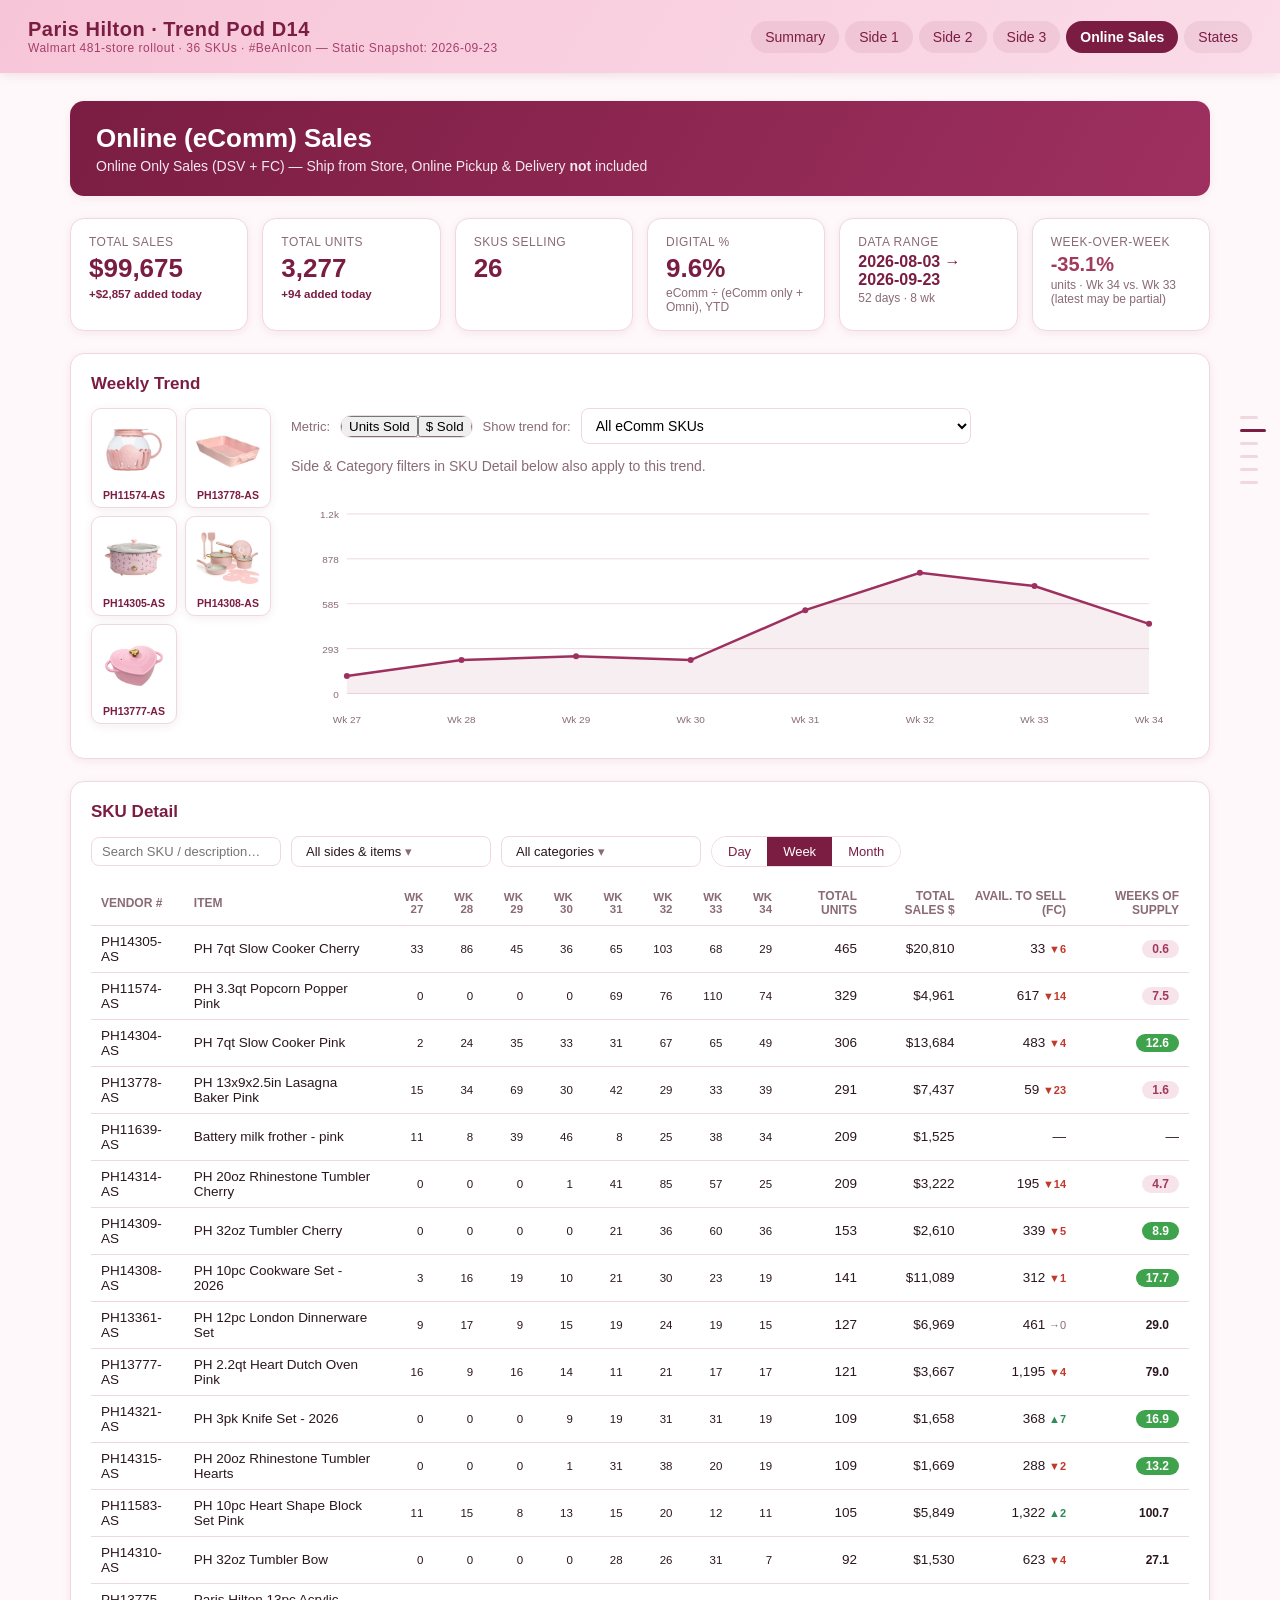
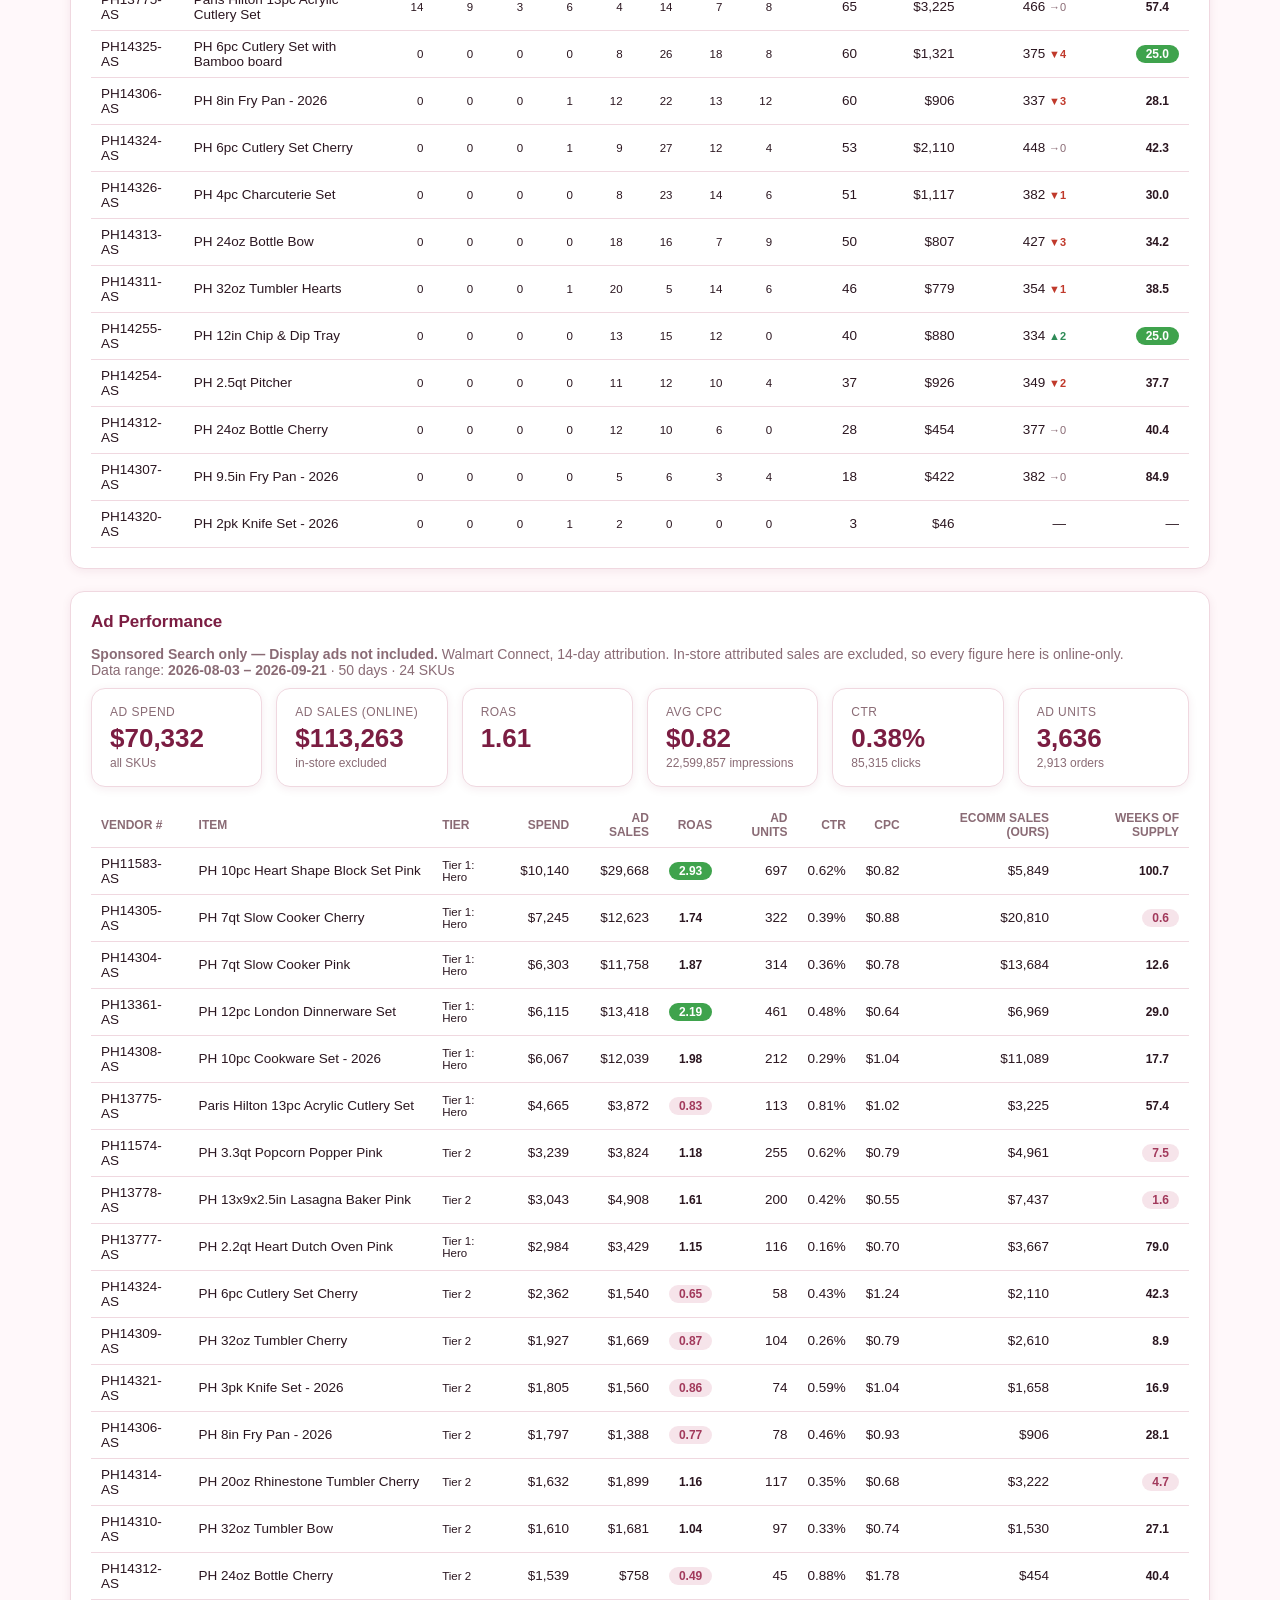
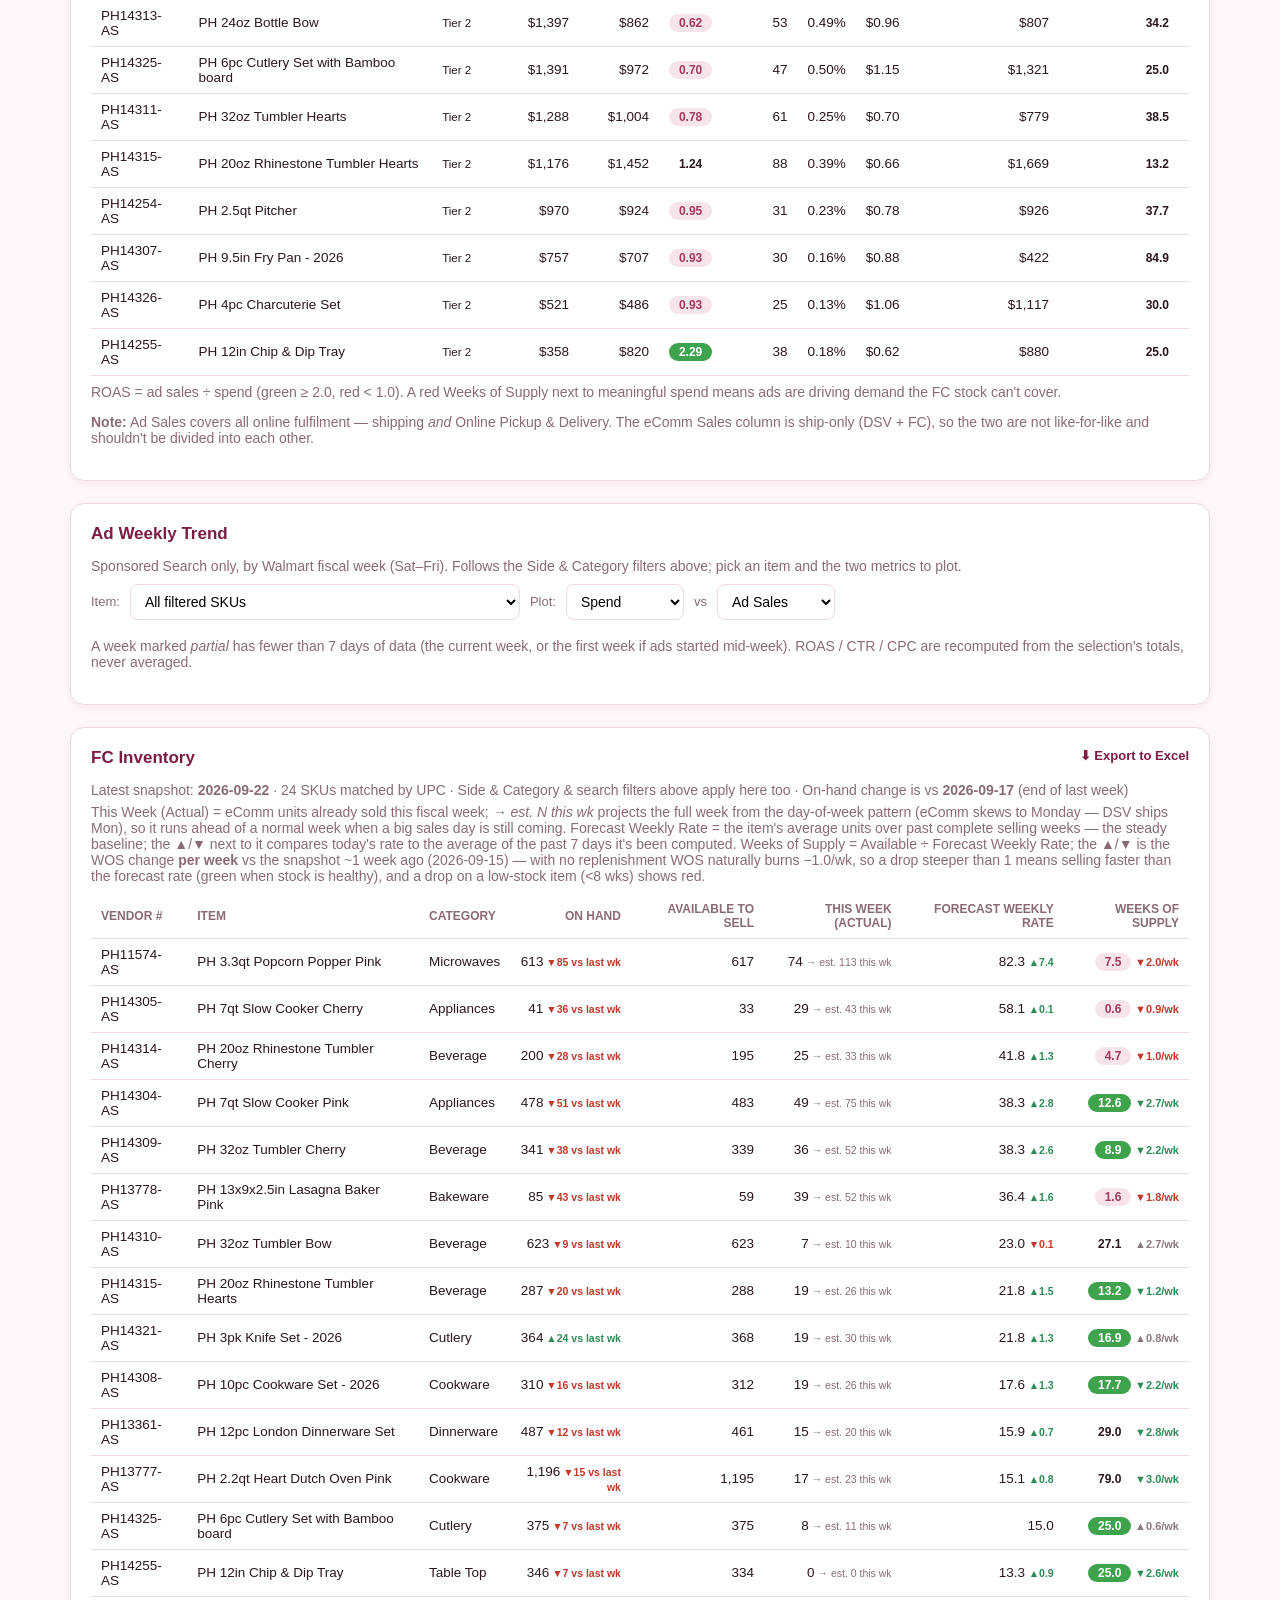
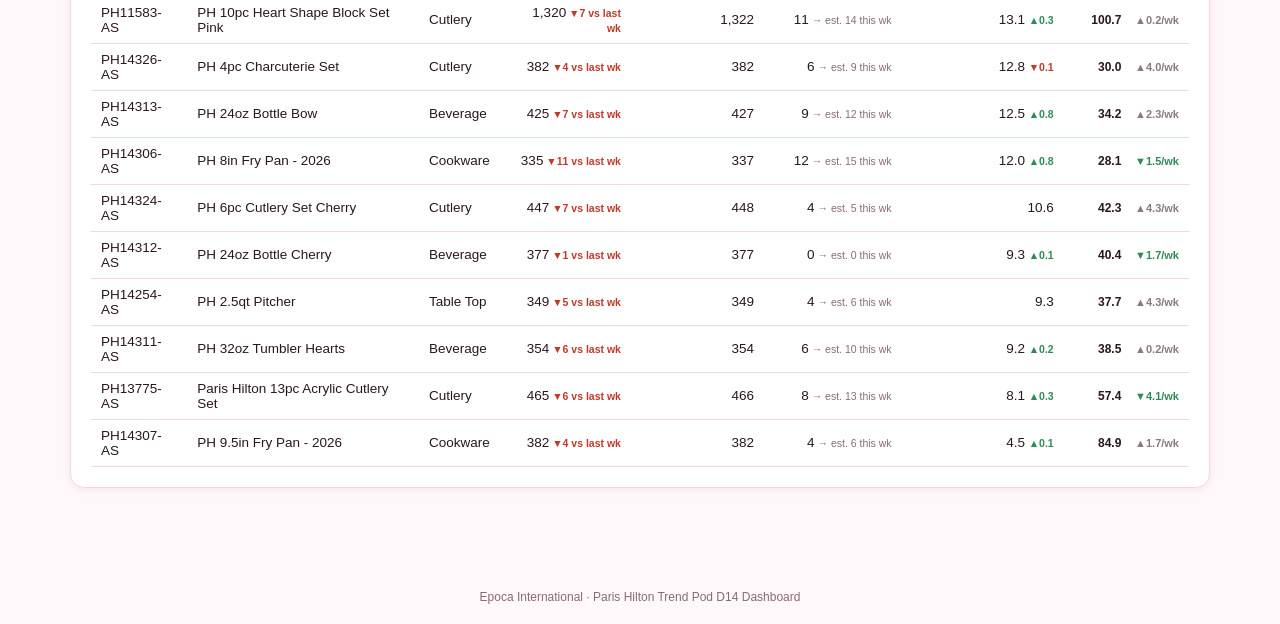
==== commit 7c70af1a: "Sync from live app data — 2026-09-24 15:29 UTC" ====
--- a/online.html
+++ b/online.html
@@ -10,7 +10,7 @@
 <div class="topbar">
   <div class="brand">Paris Hilton · Trend Pod D14
     <small>Walmart 481-store rollout · 36 SKUs · #BeAnIcon —
-      Static Snapshot: 2026-09-21</small>
+      Static Snapshot: 2026-09-23</small>
   </div>
   <div class="nav">
     <a href="index.html" class="">Summary</a>
@@ -40,23 +40,23 @@
 </div>
 
 <div class="ecomm-summary-grid" id="olOverview">
-  <div class="kpi-card"><div class="label">Total Sales</div><div class="value">$95,032</div><div class="kpi-delta good-text">+$2,356 added today</div></div>
-  <div class="kpi-card"><div class="label">Total Units</div><div class="value">3,111</div><div class="kpi-delta good-text">+91 added today</div></div>
+  <div class="kpi-card"><div class="label">Total Sales</div><div class="value">$99,675</div><div class="kpi-delta good-text">+$2,857 added today</div></div>
+  <div class="kpi-card"><div class="label">Total Units</div><div class="value">3,277</div><div class="kpi-delta good-text">+94 added today</div></div>
   <div class="kpi-card"><div class="label">SKUs Selling</div><div class="value">26</div></div>
   <div class="kpi-card">
     <div class="label">Digital %</div>
-    <div class="value">9.5%</div>
+    <div class="value">9.6%</div>
     <div class="sub">eComm ÷ (eComm only + Omni), YTD</div>
   </div>
-  <div class="kpi-card"><div class="label">Data Range</div><div class="value" style="font-size:16px">2026-08-03 → 2026-09-21</div><div class="sub">50 days · 8 wk</div></div>
+  <div class="kpi-card"><div class="label">Data Range</div><div class="value" style="font-size:16px">2026-08-03 → 2026-09-23</div><div class="sub">52 days · 8 wk</div></div>
   <div class="kpi-card">
     <div class="label">Week-over-Week</div>
     <div class="value" style="font-size:20px">
       
-      <span class="bad-text">-11.1%</span>
+      <span class="bad-text">-35.1%</span>
       
     </div>
-    <div class="sub">units · Wk 33 vs. Wk 32 (full weeks)</div>
+    <div class="sub">units · Wk 34 vs. Wk 33 (latest may be partial)</div>
   </div>
 </div>
 
@@ -86,7 +86,7 @@
         <label for="trendItemSelect" style="font-size:13px;color:var(--muted)">Show trend for:</label>
         <select id="trendItemSelect">
           <option value="ALL">All eComm SKUs</option>
-          <option value="684089839" data-side="1" data-cat="APPLIANCES">PH14305-AS — PH 7qt Slow Cooker Cherry</option><option value="662611334" data-side="1" data-cat="MICROWAVES">PH11574-AS — PH 3.3qt Popcorn Popper Pink</option><option value="684089838" data-side="1" data-cat="APPLIANCES">PH14304-AS — PH 7qt Slow Cooker Pink</option><option value="683351641" data-side="2" data-cat="BAKEWARE">PH13778-AS — PH 13x9x2.5in Lasagna Baker Pink</option><option value="683351633" data-side="2" data-cat="BEVERAGE">PH14314-AS — PH 20oz Rhinestone Tumbler Cherry</option><option value="662509675" data-side="2" data-cat="APPLIANCES">PH11639-AS — Battery milk frother - pink</option><option value="683351632" data-side="2" data-cat="BEVERAGE">PH14309-AS — PH 32oz Tumbler Cherry</option><option value="683351638" data-side="1" data-cat="COOKWARE">PH14308-AS — PH 10pc Cookware Set - 2026</option><option value="676149285" data-side="2" data-cat="DINNERWARE">PH13361-AS — PH 12pc London Dinnerware Set</option><option value="683351642" data-side="1" data-cat="COOKWARE">PH13777-AS — PH 2.2qt Heart Dutch Oven Pink</option><option value="662304222" data-side="3" data-cat="CUTLERY">PH11583-AS — PH 10pc Heart Shape Block Set Pink</option><option value="683564513" data-side="3" data-cat="CUTLERY">PH14321-AS — PH 3pk Knife Set - 2026</option><option value="683351629" data-side="2" data-cat="BEVERAGE">PH14315-AS — PH 20oz Rhinestone Tumbler Hearts</option><option value="683351631" data-side="2" data-cat="BEVERAGE">PH14310-AS — PH 32oz Tumbler Bow</option><option value="683564516" data-side="3" data-cat="CUTLERY">PH13775-AS — Paris Hilton 13pc Acrylic Cutlery Set</option><option value="683564509" data-side="3" data-cat="CUTLERY">PH14325-AS — PH 6pc Cutlery Set with Bamboo board</option><option value="683351639" data-side="1" data-cat="COOKWARE">PH14306-AS — PH 8in Fry Pan - 2026</option><option value="683564507" data-side="3" data-cat="CUTLERY">PH14324-AS — PH 6pc Cutlery Set Cherry</option><option value="683564512" data-side="3" data-cat="CUTLERY">PH14326-AS — PH 4pc Charcuterie Set</option><option value="683351627" data-side="2" data-cat="BEVERAGE">PH14313-AS — PH 24oz Bottle Bow</option><option value="683351634" data-side="2" data-cat="BEVERAGE">PH14311-AS — PH 32oz Tumbler Hearts</option><option value="683564579" data-side="2" data-cat="TABLE TOP">PH14255-AS — PH 12in Chip &amp; Dip Tray</option><option value="683564533" data-side="1" data-cat="TABLE TOP">PH14254-AS — PH 2.5qt Pitcher</option><option value="683351628" data-side="2" data-cat="BEVERAGE">PH14312-AS — PH 24oz Bottle Cherry</option><option value="683351640" data-side="1" data-cat="COOKWARE">PH14307-AS — PH 9.5in Fry Pan - 2026</option><option value="683564510" data-side="3" data-cat="CUTLERY">PH14320-AS — PH 2pk Knife Set - 2026</option>
+          <option value="684089839" data-side="1" data-cat="APPLIANCES">PH14305-AS — PH 7qt Slow Cooker Cherry</option><option value="662611334" data-side="1" data-cat="MICROWAVES">PH11574-AS — PH 3.3qt Popcorn Popper Pink</option><option value="684089838" data-side="1" data-cat="APPLIANCES">PH14304-AS — PH 7qt Slow Cooker Pink</option><option value="683351641" data-side="2" data-cat="BAKEWARE">PH13778-AS — PH 13x9x2.5in Lasagna Baker Pink</option><option value="662509675" data-side="2" data-cat="APPLIANCES">PH11639-AS — Battery milk frother - pink</option><option value="683351633" data-side="2" data-cat="BEVERAGE">PH14314-AS — PH 20oz Rhinestone Tumbler Cherry</option><option value="683351632" data-side="2" data-cat="BEVERAGE">PH14309-AS — PH 32oz Tumbler Cherry</option><option value="683351638" data-side="1" data-cat="COOKWARE">PH14308-AS — PH 10pc Cookware Set - 2026</option><option value="676149285" data-side="2" data-cat="DINNERWARE">PH13361-AS — PH 12pc London Dinnerware Set</option><option value="683351642" data-side="1" data-cat="COOKWARE">PH13777-AS — PH 2.2qt Heart Dutch Oven Pink</option><option value="683564513" data-side="3" data-cat="CUTLERY">PH14321-AS — PH 3pk Knife Set - 2026</option><option value="683351629" data-side="2" data-cat="BEVERAGE">PH14315-AS — PH 20oz Rhinestone Tumbler Hearts</option><option value="662304222" data-side="3" data-cat="CUTLERY">PH11583-AS — PH 10pc Heart Shape Block Set Pink</option><option value="683351631" data-side="2" data-cat="BEVERAGE">PH14310-AS — PH 32oz Tumbler Bow</option><option value="683564516" data-side="3" data-cat="CUTLERY">PH13775-AS — Paris Hilton 13pc Acrylic Cutlery Set</option><option value="683564509" data-side="3" data-cat="CUTLERY">PH14325-AS — PH 6pc Cutlery Set with Bamboo board</option><option value="683351639" data-side="1" data-cat="COOKWARE">PH14306-AS — PH 8in Fry Pan - 2026</option><option value="683564507" data-side="3" data-cat="CUTLERY">PH14324-AS — PH 6pc Cutlery Set Cherry</option><option value="683564512" data-side="3" data-cat="CUTLERY">PH14326-AS — PH 4pc Charcuterie Set</option><option value="683351627" data-side="2" data-cat="BEVERAGE">PH14313-AS — PH 24oz Bottle Bow</option><option value="683351634" data-side="2" data-cat="BEVERAGE">PH14311-AS — PH 32oz Tumbler Hearts</option><option value="683564579" data-side="2" data-cat="TABLE TOP">PH14255-AS — PH 12in Chip &amp; Dip Tray</option><option value="683564533" data-side="1" data-cat="TABLE TOP">PH14254-AS — PH 2.5qt Pitcher</option><option value="683351628" data-side="2" data-cat="BEVERAGE">PH14312-AS — PH 24oz Bottle Cherry</option><option value="683351640" data-side="1" data-cat="COOKWARE">PH14307-AS — PH 9.5in Fry Pan - 2026</option><option value="683564510" data-side="3" data-cat="CUTLERY">PH14320-AS — PH 2pk Knife Set - 2026</option>
         </select>
       </div>
       <p class="page-sub" style="margin:4px 0 0">Side &amp; Category filters in SKU Detail below also apply to this trend.</p>
@@ -135,10 +135,10 @@
         
         <label class="multiselect-option"><input type="checkbox" class="side-cb" data-kind="item" data-side="2" value="683351641"> PH13778-AS — PH 13x9x2.5in Lasagna Baker Pink</label>
         
+        <label class="multiselect-option"><input type="checkbox" class="side-cb" data-kind="item" data-side="2" value="662509675"> PH11639-AS — Battery milk frother - pink</label>
+        
         <label class="multiselect-option"><input type="checkbox" class="side-cb" data-kind="item" data-side="2" value="683351633"> PH14314-AS — PH 20oz Rhinestone Tumbler Cherry</label>
         
-        <label class="multiselect-option"><input type="checkbox" class="side-cb" data-kind="item" data-side="2" value="662509675"> PH11639-AS — Battery milk frother - pink</label>
-        
         <label class="multiselect-option"><input type="checkbox" class="side-cb" data-kind="item" data-side="2" value="683351632"> PH14309-AS — PH 32oz Tumbler Cherry</label>
         
         <label class="multiselect-option"><input type="checkbox" class="side-cb" data-kind="item" data-side="2" value="676149285"> PH13361-AS — PH 12pc London Dinnerware Set</label>
@@ -157,9 +157,9 @@
         
         <div class="multiselect-group-label" data-side-group="3">Side 3 · Gadgets &amp; Cutlery — items</div>
         
+        <label class="multiselect-option"><input type="checkbox" class="side-cb" data-kind="item" data-side="3" value="683564513"> PH14321-AS — PH 3pk Knife Set - 2026</label>
+        
         <label class="multiselect-option"><input type="checkbox" class="side-cb" data-kind="item" data-side="3" value="662304222"> PH11583-AS — PH 10pc Heart Shape Block Set Pink</label>
-        
-        <label class="multiselect-option"><input type="checkbox" class="side-cb" data-kind="item" data-side="3" value="683564513"> PH14321-AS — PH 3pk Knife Set - 2026</label>
         
         <label class="multiselect-option"><input type="checkbox" class="side-cb" data-kind="item" data-side="3" value="683564516"> PH13775-AS — Paris Hilton 13pc Acrylic Cutlery Set</label>
         
@@ -214,7 +214,7 @@
             <th class="num week-col mcol-2026-08 mcol-fold" style="display:none">08-03</th><th class="num week-col mcol-2026-08 mcol-fold" style="display:none">08-04</th><th class="num week-col mcol-2026-08 mcol-fold" style="display:none">08-05</th><th class="num week-col mcol-2026-08 mcol-fold" style="display:none">08-06</th><th class="num week-col mcol-2026-08 mcol-fold" style="display:none">08-07</th><th class="num week-col mcol-2026-08 mcol-fold" style="display:none">08-08</th><th class="num week-col mcol-2026-08 mcol-fold" style="display:none">08-09</th><th class="num week-col mcol-2026-08 mcol-fold" style="display:none">08-10</th><th class="num week-col mcol-2026-08 mcol-fold" style="display:none">08-11</th><th class="num week-col mcol-2026-08 mcol-fold" style="display:none">08-12</th><th class="num week-col mcol-2026-08 mcol-fold" style="display:none">08-13</th><th class="num week-col mcol-2026-08 mcol-fold" style="display:none">08-14</th><th class="num week-col mcol-2026-08 mcol-fold" style="display:none">08-15</th><th class="num week-col mcol-2026-08 mcol-fold" style="display:none">08-16</th><th class="num week-col mcol-2026-08 mcol-fold" style="display:none">08-17</th><th class="num week-col mcol-2026-08 mcol-fold" style="display:none">08-18</th><th class="num week-col mcol-2026-08 mcol-fold" style="display:none">08-19</th><th class="num week-col mcol-2026-08 mcol-fold" style="display:none">08-20</th><th class="num week-col mcol-2026-08 mcol-fold" style="display:none">08-21</th><th class="num week-col mcol-2026-08 mcol-fold" style="display:none">08-22</th><th class="num week-col mcol-2026-08 mcol-fold" style="display:none">08-23</th><th class="num week-col mcol-2026-08 mcol-fold" style="display:none">08-24</th><th class="num week-col mcol-2026-08 mcol-fold" style="display:none">08-25</th><th class="num week-col mcol-2026-08 mcol-fold" style="display:none">08-26</th><th class="num week-col mcol-2026-08 mcol-fold" style="display:none">08-27</th><th class="num week-col mcol-2026-08 mcol-fold" style="display:none">08-28</th><th class="num week-col mcol-2026-08 mcol-fold" style="display:none">08-29</th><th class="num week-col mcol-2026-08 mcol-fold" style="display:none">08-30</th><th class="num week-col mcol-2026-08 mcol-fold" style="display:none">08-31</th>
           
             <th class="num"><button type="button" class="month-toggle" data-mk="2026-09" title="展开/折叠更早的逐日列">▸</button> Sep Total</th>
-            <th class="num week-col mcol-2026-09 mcol-fold" style="display:none">09-01</th><th class="num week-col mcol-2026-09 mcol-fold" style="display:none">09-02</th><th class="num week-col mcol-2026-09 mcol-fold" style="display:none">09-03</th><th class="num week-col mcol-2026-09 mcol-fold" style="display:none">09-04</th><th class="num week-col mcol-2026-09 mcol-fold" style="display:none">09-05</th><th class="num week-col mcol-2026-09 mcol-fold" style="display:none">09-06</th><th class="num week-col mcol-2026-09 mcol-fold" style="display:none">09-07</th><th class="num week-col mcol-2026-09 mcol-fold" style="display:none">09-08</th><th class="num week-col mcol-2026-09 mcol-fold" style="display:none">09-09</th><th class="num week-col mcol-2026-09 mcol-fold" style="display:none">09-10</th><th class="num week-col mcol-2026-09 mcol-fold" style="display:none">09-11</th><th class="num week-col mcol-2026-09 mcol-fold" style="display:none">09-12</th><th class="num week-col mcol-2026-09 mcol-fold" style="display:none">09-13</th><th class="num week-col mcol-2026-09 mcol-fold" style="display:none">09-14</th><th class="num week-col mcol-2026-09" >09-15</th><th class="num week-col mcol-2026-09" >09-16</th><th class="num week-col mcol-2026-09" >09-17</th><th class="num week-col mcol-2026-09" >09-18</th><th class="num week-col mcol-2026-09" >09-19</th><th class="num week-col mcol-2026-09" >09-20</th><th class="num week-col mcol-2026-09" >09-21</th>
+            <th class="num week-col mcol-2026-09 mcol-fold" style="display:none">09-01</th><th class="num week-col mcol-2026-09 mcol-fold" style="display:none">09-02</th><th class="num week-col mcol-2026-09 mcol-fold" style="display:none">09-03</th><th class="num week-col mcol-2026-09 mcol-fold" style="display:none">09-04</th><th class="num week-col mcol-2026-09 mcol-fold" style="display:none">09-05</th><th class="num week-col mcol-2026-09 mcol-fold" style="display:none">09-06</th><th class="num week-col mcol-2026-09 mcol-fold" style="display:none">09-07</th><th class="num week-col mcol-2026-09 mcol-fold" style="display:none">09-08</th><th class="num week-col mcol-2026-09 mcol-fold" style="display:none">09-09</th><th class="num week-col mcol-2026-09 mcol-fold" style="display:none">09-10</th><th class="num week-col mcol-2026-09 mcol-fold" style="display:none">09-11</th><th class="num week-col mcol-2026-09 mcol-fold" style="display:none">09-12</th><th class="num week-col mcol-2026-09 mcol-fold" style="display:none">09-13</th><th class="num week-col mcol-2026-09 mcol-fold" style="display:none">09-14</th><th class="num week-col mcol-2026-09 mcol-fold" style="display:none">09-15</th><th class="num week-col mcol-2026-09 mcol-fold" style="display:none">09-16</th><th class="num week-col mcol-2026-09" >09-17</th><th class="num week-col mcol-2026-09" >09-18</th><th class="num week-col mcol-2026-09" >09-19</th><th class="num week-col mcol-2026-09" >09-20</th><th class="num week-col mcol-2026-09" >09-21</th><th class="num week-col mcol-2026-09" >09-22</th><th class="num week-col mcol-2026-09" >09-23</th>
           
           <th class="num">Total Units</th><th class="num">Total Sales $</th><th class="num">Avail. to Sell (FC)</th><th class="num">Weeks of Supply</th>
         </tr></thead>
@@ -226,11 +226,11 @@
               <td class="num"><strong>219</strong></td>
               <td class="num week-col mcol-2026-08 mcol-fold" style="display:none">0</td><td class="num week-col mcol-2026-08 mcol-fold" style="display:none">3</td><td class="num week-col mcol-2026-08 mcol-fold" style="display:none">1</td><td class="num week-col mcol-2026-08 mcol-fold" style="display:none">6</td><td class="num week-col mcol-2026-08 mcol-fold" style="display:none">23</td><td class="num week-col mcol-2026-08 mcol-fold" style="display:none">0</td><td class="num week-col mcol-2026-08 mcol-fold" style="display:none">0</td><td class="num week-col mcol-2026-08 mcol-fold" style="display:none">43</td><td class="num week-col mcol-2026-08 mcol-fold" style="display:none">7</td><td class="num week-col mcol-2026-08 mcol-fold" style="display:none">12</td><td class="num week-col mcol-2026-08 mcol-fold" style="display:none">14</td><td class="num week-col mcol-2026-08 mcol-fold" style="display:none">10</td><td class="num week-col mcol-2026-08 mcol-fold" style="display:none">0</td><td class="num week-col mcol-2026-08 mcol-fold" style="display:none">0</td><td class="num week-col mcol-2026-08 mcol-fold" style="display:none">21</td><td class="num week-col mcol-2026-08 mcol-fold" style="display:none">7</td><td class="num week-col mcol-2026-08 mcol-fold" style="display:none">6</td><td class="num week-col mcol-2026-08 mcol-fold" style="display:none">6</td><td class="num week-col mcol-2026-08 mcol-fold" style="display:none">5</td><td class="num week-col mcol-2026-08 mcol-fold" style="display:none">-1</td><td class="num week-col mcol-2026-08 mcol-fold" style="display:none">0</td><td class="num week-col mcol-2026-08 mcol-fold" style="display:none">1</td><td class="num week-col mcol-2026-08 mcol-fold" style="display:none">3</td><td class="num week-col mcol-2026-08 mcol-fold" style="display:none">17</td><td class="num week-col mcol-2026-08 mcol-fold" style="display:none">3</td><td class="num week-col mcol-2026-08 mcol-fold" style="display:none">13</td><td class="num week-col mcol-2026-08 mcol-fold" style="display:none">4</td><td class="num week-col mcol-2026-08 mcol-fold" style="display:none">4</td><td class="num week-col mcol-2026-08 mcol-fold" style="display:none">11</td>
             
-              <td class="num"><strong>239</strong></td>
-              <td class="num week-col mcol-2026-09 mcol-fold" style="display:none">10</td><td class="num week-col mcol-2026-09 mcol-fold" style="display:none">16</td><td class="num week-col mcol-2026-09 mcol-fold" style="display:none">14</td><td class="num week-col mcol-2026-09 mcol-fold" style="display:none">6</td><td class="num week-col mcol-2026-09 mcol-fold" style="display:none">11</td><td class="num week-col mcol-2026-09 mcol-fold" style="display:none">6</td><td class="num week-col mcol-2026-09 mcol-fold" style="display:none">6</td><td class="num week-col mcol-2026-09 mcol-fold" style="display:none">15</td><td class="num week-col mcol-2026-09 mcol-fold" style="display:none">38</td><td class="num week-col mcol-2026-09 mcol-fold" style="display:none">13</td><td class="num week-col mcol-2026-09 mcol-fold" style="display:none">14</td><td class="num week-col mcol-2026-09 mcol-fold" style="display:none">16</td><td class="num week-col mcol-2026-09 mcol-fold" style="display:none">12</td><td class="num week-col mcol-2026-09 mcol-fold" style="display:none">8</td><td class="num week-col mcol-2026-09" >9</td><td class="num week-col mcol-2026-09" >7</td><td class="num week-col mcol-2026-09" >10</td><td class="num week-col mcol-2026-09" >6</td><td class="num week-col mcol-2026-09" >10</td><td class="num week-col mcol-2026-09" >4</td><td class="num week-col mcol-2026-09" >8</td>
-            
-            <td class="num">458</td><td class="num">$20,495</td>
-            <td class="num">39 <span style="font-size:11px;font-weight:600;color:#C0392B">▼14</span></td><td class="num"><span class="pill bad">0.7</span></td>
+              <td class="num"><strong>246</strong></td>
+              <td class="num week-col mcol-2026-09 mcol-fold" style="display:none">10</td><td class="num week-col mcol-2026-09 mcol-fold" style="display:none">16</td><td class="num week-col mcol-2026-09 mcol-fold" style="display:none">14</td><td class="num week-col mcol-2026-09 mcol-fold" style="display:none">6</td><td class="num week-col mcol-2026-09 mcol-fold" style="display:none">11</td><td class="num week-col mcol-2026-09 mcol-fold" style="display:none">6</td><td class="num week-col mcol-2026-09 mcol-fold" style="display:none">6</td><td class="num week-col mcol-2026-09 mcol-fold" style="display:none">15</td><td class="num week-col mcol-2026-09 mcol-fold" style="display:none">38</td><td class="num week-col mcol-2026-09 mcol-fold" style="display:none">13</td><td class="num week-col mcol-2026-09 mcol-fold" style="display:none">14</td><td class="num week-col mcol-2026-09 mcol-fold" style="display:none">16</td><td class="num week-col mcol-2026-09 mcol-fold" style="display:none">12</td><td class="num week-col mcol-2026-09 mcol-fold" style="display:none">8</td><td class="num week-col mcol-2026-09 mcol-fold" style="display:none">9</td><td class="num week-col mcol-2026-09 mcol-fold" style="display:none">7</td><td class="num week-col mcol-2026-09" >10</td><td class="num week-col mcol-2026-09" >6</td><td class="num week-col mcol-2026-09" >10</td><td class="num week-col mcol-2026-09" >4</td><td class="num week-col mcol-2026-09" >8</td><td class="num week-col mcol-2026-09" >3</td><td class="num week-col mcol-2026-09" >4</td>
+            
+            <td class="num">465</td><td class="num">$20,810</td>
+            <td class="num">33 <span style="font-size:11px;font-weight:600;color:#C0392B">▼6</span></td><td class="num"><span class="pill bad">0.6</span></td>
           </tr>
           
           <tr data-side="1" data-cat="MICROWAVES" data-vsid="PH11574-AS" data-item="662611334">
@@ -239,11 +239,11 @@
               <td class="num"><strong>30</strong></td>
               <td class="num week-col mcol-2026-08 mcol-fold" style="display:none">0</td><td class="num week-col mcol-2026-08 mcol-fold" style="display:none">0</td><td class="num week-col mcol-2026-08 mcol-fold" style="display:none">0</td><td class="num week-col mcol-2026-08 mcol-fold" style="display:none">0</td><td class="num week-col mcol-2026-08 mcol-fold" style="display:none">0</td><td class="num week-col mcol-2026-08 mcol-fold" style="display:none">0</td><td class="num week-col mcol-2026-08 mcol-fold" style="display:none">0</td><td class="num week-col mcol-2026-08 mcol-fold" style="display:none">0</td><td class="num week-col mcol-2026-08 mcol-fold" style="display:none">0</td><td class="num week-col mcol-2026-08 mcol-fold" style="display:none">0</td><td class="num week-col mcol-2026-08 mcol-fold" style="display:none">0</td><td class="num week-col mcol-2026-08 mcol-fold" style="display:none">0</td><td class="num week-col mcol-2026-08 mcol-fold" style="display:none">0</td><td class="num week-col mcol-2026-08 mcol-fold" style="display:none">0</td><td class="num week-col mcol-2026-08 mcol-fold" style="display:none">0</td><td class="num week-col mcol-2026-08 mcol-fold" style="display:none">0</td><td class="num week-col mcol-2026-08 mcol-fold" style="display:none">0</td><td class="num week-col mcol-2026-08 mcol-fold" style="display:none">0</td><td class="num week-col mcol-2026-08 mcol-fold" style="display:none">0</td><td class="num week-col mcol-2026-08 mcol-fold" style="display:none">0</td><td class="num week-col mcol-2026-08 mcol-fold" style="display:none">0</td><td class="num week-col mcol-2026-08 mcol-fold" style="display:none">0</td><td class="num week-col mcol-2026-08 mcol-fold" style="display:none">0</td><td class="num week-col mcol-2026-08 mcol-fold" style="display:none">0</td><td class="num week-col mcol-2026-08 mcol-fold" style="display:none">0</td><td class="num week-col mcol-2026-08 mcol-fold" style="display:none">0</td><td class="num week-col mcol-2026-08 mcol-fold" style="display:none">8</td><td class="num week-col mcol-2026-08 mcol-fold" style="display:none">10</td><td class="num week-col mcol-2026-08 mcol-fold" style="display:none">12</td>
             
-              <td class="num"><strong>273</strong></td>
-              <td class="num week-col mcol-2026-09 mcol-fold" style="display:none">4</td><td class="num week-col mcol-2026-09 mcol-fold" style="display:none">12</td><td class="num week-col mcol-2026-09 mcol-fold" style="display:none">9</td><td class="num week-col mcol-2026-09 mcol-fold" style="display:none">14</td><td class="num week-col mcol-2026-09 mcol-fold" style="display:none">13</td><td class="num week-col mcol-2026-09 mcol-fold" style="display:none">9</td><td class="num week-col mcol-2026-09 mcol-fold" style="display:none">13</td><td class="num week-col mcol-2026-09 mcol-fold" style="display:none">9</td><td class="num week-col mcol-2026-09 mcol-fold" style="display:none">11</td><td class="num week-col mcol-2026-09 mcol-fold" style="display:none">10</td><td class="num week-col mcol-2026-09 mcol-fold" style="display:none">11</td><td class="num week-col mcol-2026-09 mcol-fold" style="display:none">7</td><td class="num week-col mcol-2026-09 mcol-fold" style="display:none">21</td><td class="num week-col mcol-2026-09 mcol-fold" style="display:none">16</td><td class="num week-col mcol-2026-09" >10</td><td class="num week-col mcol-2026-09" >12</td><td class="num week-col mcol-2026-09" >22</td><td class="num week-col mcol-2026-09" >22</td><td class="num week-col mcol-2026-09" >14</td><td class="num week-col mcol-2026-09" >18</td><td class="num week-col mcol-2026-09" >16</td>
-            
-            <td class="num">303</td><td class="num">$4,576</td>
-            <td class="num">631 <span style="font-size:11px;font-weight:600;color:#C0392B">▼26</span></td><td class="num"><span class="pill ok">8.3</span></td>
+              <td class="num"><strong>299</strong></td>
+              <td class="num week-col mcol-2026-09 mcol-fold" style="display:none">4</td><td class="num week-col mcol-2026-09 mcol-fold" style="display:none">12</td><td class="num week-col mcol-2026-09 mcol-fold" style="display:none">9</td><td class="num week-col mcol-2026-09 mcol-fold" style="display:none">14</td><td class="num week-col mcol-2026-09 mcol-fold" style="display:none">13</td><td class="num week-col mcol-2026-09 mcol-fold" style="display:none">9</td><td class="num week-col mcol-2026-09 mcol-fold" style="display:none">13</td><td class="num week-col mcol-2026-09 mcol-fold" style="display:none">9</td><td class="num week-col mcol-2026-09 mcol-fold" style="display:none">11</td><td class="num week-col mcol-2026-09 mcol-fold" style="display:none">10</td><td class="num week-col mcol-2026-09 mcol-fold" style="display:none">11</td><td class="num week-col mcol-2026-09 mcol-fold" style="display:none">7</td><td class="num week-col mcol-2026-09 mcol-fold" style="display:none">21</td><td class="num week-col mcol-2026-09 mcol-fold" style="display:none">16</td><td class="num week-col mcol-2026-09 mcol-fold" style="display:none">10</td><td class="num week-col mcol-2026-09 mcol-fold" style="display:none">12</td><td class="num week-col mcol-2026-09" >22</td><td class="num week-col mcol-2026-09" >22</td><td class="num week-col mcol-2026-09" >14</td><td class="num week-col mcol-2026-09" >18</td><td class="num week-col mcol-2026-09" >16</td><td class="num week-col mcol-2026-09" >12</td><td class="num week-col mcol-2026-09" >14</td>
+            
+            <td class="num">329</td><td class="num">$4,961</td>
+            <td class="num">617 <span style="font-size:11px;font-weight:600;color:#C0392B">▼14</span></td><td class="num"><span class="pill bad">7.5</span></td>
           </tr>
           
           <tr data-side="1" data-cat="APPLIANCES" data-vsid="PH14304-AS" data-item="684089838">
@@ -252,11 +252,11 @@
               <td class="num"><strong>102</strong></td>
               <td class="num week-col mcol-2026-08 mcol-fold" style="display:none">0</td><td class="num week-col mcol-2026-08 mcol-fold" style="display:none">0</td><td class="num week-col mcol-2026-08 mcol-fold" style="display:none">1</td><td class="num week-col mcol-2026-08 mcol-fold" style="display:none">1</td><td class="num week-col mcol-2026-08 mcol-fold" style="display:none">0</td><td class="num week-col mcol-2026-08 mcol-fold" style="display:none">0</td><td class="num week-col mcol-2026-08 mcol-fold" style="display:none">0</td><td class="num week-col mcol-2026-08 mcol-fold" style="display:none">11</td><td class="num week-col mcol-2026-08 mcol-fold" style="display:none">4</td><td class="num week-col mcol-2026-08 mcol-fold" style="display:none">4</td><td class="num week-col mcol-2026-08 mcol-fold" style="display:none">2</td><td class="num week-col mcol-2026-08 mcol-fold" style="display:none">3</td><td class="num week-col mcol-2026-08 mcol-fold" style="display:none">0</td><td class="num week-col mcol-2026-08 mcol-fold" style="display:none">0</td><td class="num week-col mcol-2026-08 mcol-fold" style="display:none">10</td><td class="num week-col mcol-2026-08 mcol-fold" style="display:none">5</td><td class="num week-col mcol-2026-08 mcol-fold" style="display:none">5</td><td class="num week-col mcol-2026-08 mcol-fold" style="display:none">8</td><td class="num week-col mcol-2026-08 mcol-fold" style="display:none">7</td><td class="num week-col mcol-2026-08 mcol-fold" style="display:none">0</td><td class="num week-col mcol-2026-08 mcol-fold" style="display:none">0</td><td class="num week-col mcol-2026-08 mcol-fold" style="display:none">12</td><td class="num week-col mcol-2026-08 mcol-fold" style="display:none">2</td><td class="num week-col mcol-2026-08 mcol-fold" style="display:none">8</td><td class="num week-col mcol-2026-08 mcol-fold" style="display:none">4</td><td class="num week-col mcol-2026-08 mcol-fold" style="display:none">7</td><td class="num week-col mcol-2026-08 mcol-fold" style="display:none">3</td><td class="num week-col mcol-2026-08 mcol-fold" style="display:none">2</td><td class="num week-col mcol-2026-08 mcol-fold" style="display:none">3</td>
             
-              <td class="num"><strong>184</strong></td>
-              <td class="num week-col mcol-2026-09 mcol-fold" style="display:none">7</td><td class="num week-col mcol-2026-09 mcol-fold" style="display:none">3</td><td class="num week-col mcol-2026-09 mcol-fold" style="display:none">7</td><td class="num week-col mcol-2026-09 mcol-fold" style="display:none">6</td><td class="num week-col mcol-2026-09 mcol-fold" style="display:none">9</td><td class="num week-col mcol-2026-09 mcol-fold" style="display:none">6</td><td class="num week-col mcol-2026-09 mcol-fold" style="display:none">5</td><td class="num week-col mcol-2026-09 mcol-fold" style="display:none">12</td><td class="num week-col mcol-2026-09 mcol-fold" style="display:none">10</td><td class="num week-col mcol-2026-09 mcol-fold" style="display:none">14</td><td class="num week-col mcol-2026-09 mcol-fold" style="display:none">11</td><td class="num week-col mcol-2026-09 mcol-fold" style="display:none">6</td><td class="num week-col mcol-2026-09 mcol-fold" style="display:none">18</td><td class="num week-col mcol-2026-09 mcol-fold" style="display:none">4</td><td class="num week-col mcol-2026-09" >9</td><td class="num week-col mcol-2026-09" >8</td><td class="num week-col mcol-2026-09" >13</td><td class="num week-col mcol-2026-09" >7</td><td class="num week-col mcol-2026-09" >10</td><td class="num week-col mcol-2026-09" >11</td><td class="num week-col mcol-2026-09" >8</td>
-            
-            <td class="num">286</td><td class="num">$12,790</td>
-            <td class="num">487 <span style="font-size:11px;font-weight:600;color:#C0392B">▼18</span></td><td class="num"><span class="pill ok">13.6</span></td>
+              <td class="num"><strong>204</strong></td>
+              <td class="num week-col mcol-2026-09 mcol-fold" style="display:none">7</td><td class="num week-col mcol-2026-09 mcol-fold" style="display:none">3</td><td class="num week-col mcol-2026-09 mcol-fold" style="display:none">7</td><td class="num week-col mcol-2026-09 mcol-fold" style="display:none">6</td><td class="num week-col mcol-2026-09 mcol-fold" style="display:none">9</td><td class="num week-col mcol-2026-09 mcol-fold" style="display:none">6</td><td class="num week-col mcol-2026-09 mcol-fold" style="display:none">5</td><td class="num week-col mcol-2026-09 mcol-fold" style="display:none">12</td><td class="num week-col mcol-2026-09 mcol-fold" style="display:none">10</td><td class="num week-col mcol-2026-09 mcol-fold" style="display:none">14</td><td class="num week-col mcol-2026-09 mcol-fold" style="display:none">11</td><td class="num week-col mcol-2026-09 mcol-fold" style="display:none">6</td><td class="num week-col mcol-2026-09 mcol-fold" style="display:none">18</td><td class="num week-col mcol-2026-09 mcol-fold" style="display:none">4</td><td class="num week-col mcol-2026-09 mcol-fold" style="display:none">9</td><td class="num week-col mcol-2026-09 mcol-fold" style="display:none">8</td><td class="num week-col mcol-2026-09" >13</td><td class="num week-col mcol-2026-09" >7</td><td class="num week-col mcol-2026-09" >10</td><td class="num week-col mcol-2026-09" >11</td><td class="num week-col mcol-2026-09" >8</td><td class="num week-col mcol-2026-09" >10</td><td class="num week-col mcol-2026-09" >10</td>
+            
+            <td class="num">306</td><td class="num">$13,684</td>
+            <td class="num">483 <span style="font-size:11px;font-weight:600;color:#C0392B">▼4</span></td><td class="num"><span class="pill ok">12.6</span></td>
           </tr>
           
           <tr data-side="2" data-cat="BAKEWARE" data-vsid="PH13778-AS" data-item="683351641">
@@ -265,11 +265,24 @@
               <td class="num"><strong>165</strong></td>
               <td class="num week-col mcol-2026-08 mcol-fold" style="display:none">8</td><td class="num week-col mcol-2026-08 mcol-fold" style="display:none">2</td><td class="num week-col mcol-2026-08 mcol-fold" style="display:none">1</td><td class="num week-col mcol-2026-08 mcol-fold" style="display:none">2</td><td class="num week-col mcol-2026-08 mcol-fold" style="display:none">2</td><td class="num week-col mcol-2026-08 mcol-fold" style="display:none">0</td><td class="num week-col mcol-2026-08 mcol-fold" style="display:none">0</td><td class="num week-col mcol-2026-08 mcol-fold" style="display:none">8</td><td class="num week-col mcol-2026-08 mcol-fold" style="display:none">9</td><td class="num week-col mcol-2026-08 mcol-fold" style="display:none">6</td><td class="num week-col mcol-2026-08 mcol-fold" style="display:none">6</td><td class="num week-col mcol-2026-08 mcol-fold" style="display:none">5</td><td class="num week-col mcol-2026-08 mcol-fold" style="display:none">0</td><td class="num week-col mcol-2026-08 mcol-fold" style="display:none">0</td><td class="num week-col mcol-2026-08 mcol-fold" style="display:none">42</td><td class="num week-col mcol-2026-08 mcol-fold" style="display:none">9</td><td class="num week-col mcol-2026-08 mcol-fold" style="display:none">7</td><td class="num week-col mcol-2026-08 mcol-fold" style="display:none">6</td><td class="num week-col mcol-2026-08 mcol-fold" style="display:none">5</td><td class="num week-col mcol-2026-08 mcol-fold" style="display:none">0</td><td class="num week-col mcol-2026-08 mcol-fold" style="display:none">0</td><td class="num week-col mcol-2026-08 mcol-fold" style="display:none">13</td><td class="num week-col mcol-2026-08 mcol-fold" style="display:none">3</td><td class="num week-col mcol-2026-08 mcol-fold" style="display:none">4</td><td class="num week-col mcol-2026-08 mcol-fold" style="display:none">8</td><td class="num week-col mcol-2026-08 mcol-fold" style="display:none">2</td><td class="num week-col mcol-2026-08 mcol-fold" style="display:none">1</td><td class="num week-col mcol-2026-08 mcol-fold" style="display:none">4</td><td class="num week-col mcol-2026-08 mcol-fold" style="display:none">12</td>
             
-              <td class="num"><strong>115</strong></td>
-              <td class="num week-col mcol-2026-09 mcol-fold" style="display:none">8</td><td class="num week-col mcol-2026-09 mcol-fold" style="display:none">8</td><td class="num week-col mcol-2026-09 mcol-fold" style="display:none">6</td><td class="num week-col mcol-2026-09 mcol-fold" style="display:none">3</td><td class="num week-col mcol-2026-09 mcol-fold" style="display:none">0</td><td class="num week-col mcol-2026-09 mcol-fold" style="display:none">7</td><td class="num week-col mcol-2026-09 mcol-fold" style="display:none">4</td><td class="num week-col mcol-2026-09 mcol-fold" style="display:none">4</td><td class="num week-col mcol-2026-09 mcol-fold" style="display:none">6</td><td class="num week-col mcol-2026-09 mcol-fold" style="display:none">2</td><td class="num week-col mcol-2026-09 mcol-fold" style="display:none">6</td><td class="num week-col mcol-2026-09 mcol-fold" style="display:none">6</td><td class="num week-col mcol-2026-09 mcol-fold" style="display:none">8</td><td class="num week-col mcol-2026-09 mcol-fold" style="display:none">2</td><td class="num week-col mcol-2026-09" >2</td><td class="num week-col mcol-2026-09" >6</td><td class="num week-col mcol-2026-09" >7</td><td class="num week-col mcol-2026-09" >2</td><td class="num week-col mcol-2026-09" >8</td><td class="num week-col mcol-2026-09" >10</td><td class="num week-col mcol-2026-09" >10</td>
-            
-            <td class="num">280</td><td class="num">$7,165</td>
-            <td class="num">82 <span style="font-size:11px;font-weight:600;color:#C0392B">▼12</span></td><td class="num"><span class="pill bad">2.3</span></td>
+              <td class="num"><strong>126</strong></td>
+              <td class="num week-col mcol-2026-09 mcol-fold" style="display:none">8</td><td class="num week-col mcol-2026-09 mcol-fold" style="display:none">8</td><td class="num week-col mcol-2026-09 mcol-fold" style="display:none">6</td><td class="num week-col mcol-2026-09 mcol-fold" style="display:none">3</td><td class="num week-col mcol-2026-09 mcol-fold" style="display:none">0</td><td class="num week-col mcol-2026-09 mcol-fold" style="display:none">7</td><td class="num week-col mcol-2026-09 mcol-fold" style="display:none">4</td><td class="num week-col mcol-2026-09 mcol-fold" style="display:none">4</td><td class="num week-col mcol-2026-09 mcol-fold" style="display:none">6</td><td class="num week-col mcol-2026-09 mcol-fold" style="display:none">2</td><td class="num week-col mcol-2026-09 mcol-fold" style="display:none">6</td><td class="num week-col mcol-2026-09 mcol-fold" style="display:none">6</td><td class="num week-col mcol-2026-09 mcol-fold" style="display:none">8</td><td class="num week-col mcol-2026-09 mcol-fold" style="display:none">2</td><td class="num week-col mcol-2026-09 mcol-fold" style="display:none">2</td><td class="num week-col mcol-2026-09 mcol-fold" style="display:none">6</td><td class="num week-col mcol-2026-09" >7</td><td class="num week-col mcol-2026-09" >2</td><td class="num week-col mcol-2026-09" >8</td><td class="num week-col mcol-2026-09" >10</td><td class="num week-col mcol-2026-09" >10</td><td class="num week-col mcol-2026-09" >7</td><td class="num week-col mcol-2026-09" >4</td>
+            
+            <td class="num">291</td><td class="num">$7,437</td>
+            <td class="num">59 <span style="font-size:11px;font-weight:600;color:#C0392B">▼23</span></td><td class="num"><span class="pill bad">1.6</span></td>
+          </tr>
+          
+          <tr data-side="2" data-cat="APPLIANCES" data-vsid="PH11639-AS" data-item="662509675">
+            <td>PH11639-AS</td><td>Battery milk frother - pink</td>
+            
+              <td class="num"><strong>112</strong></td>
+              <td class="num week-col mcol-2026-08 mcol-fold" style="display:none">1</td><td class="num week-col mcol-2026-08 mcol-fold" style="display:none">0</td><td class="num week-col mcol-2026-08 mcol-fold" style="display:none">7</td><td class="num week-col mcol-2026-08 mcol-fold" style="display:none">1</td><td class="num week-col mcol-2026-08 mcol-fold" style="display:none">2</td><td class="num week-col mcol-2026-08 mcol-fold" style="display:none">0</td><td class="num week-col mcol-2026-08 mcol-fold" style="display:none">0</td><td class="num week-col mcol-2026-08 mcol-fold" style="display:none">0</td><td class="num week-col mcol-2026-08 mcol-fold" style="display:none">3</td><td class="num week-col mcol-2026-08 mcol-fold" style="display:none">0</td><td class="num week-col mcol-2026-08 mcol-fold" style="display:none">3</td><td class="num week-col mcol-2026-08 mcol-fold" style="display:none">2</td><td class="num week-col mcol-2026-08 mcol-fold" style="display:none">5</td><td class="num week-col mcol-2026-08 mcol-fold" style="display:none">3</td><td class="num week-col mcol-2026-08 mcol-fold" style="display:none">14</td><td class="num week-col mcol-2026-08 mcol-fold" style="display:none">7</td><td class="num week-col mcol-2026-08 mcol-fold" style="display:none">3</td><td class="num week-col mcol-2026-08 mcol-fold" style="display:none">6</td><td class="num week-col mcol-2026-08 mcol-fold" style="display:none">1</td><td class="num week-col mcol-2026-08 mcol-fold" style="display:none">7</td><td class="num week-col mcol-2026-08 mcol-fold" style="display:none">6</td><td class="num week-col mcol-2026-08 mcol-fold" style="display:none">7</td><td class="num week-col mcol-2026-08 mcol-fold" style="display:none">5</td><td class="num week-col mcol-2026-08 mcol-fold" style="display:none">5</td><td class="num week-col mcol-2026-08 mcol-fold" style="display:none">6</td><td class="num week-col mcol-2026-08 mcol-fold" style="display:none">10</td><td class="num week-col mcol-2026-08 mcol-fold" style="display:none">3</td><td class="num week-col mcol-2026-08 mcol-fold" style="display:none">3</td><td class="num week-col mcol-2026-08 mcol-fold" style="display:none">2</td>
+            
+              <td class="num"><strong>97</strong></td>
+              <td class="num week-col mcol-2026-09 mcol-fold" style="display:none">0</td><td class="num week-col mcol-2026-09 mcol-fold" style="display:none">0</td><td class="num week-col mcol-2026-09 mcol-fold" style="display:none">0</td><td class="num week-col mcol-2026-09 mcol-fold" style="display:none">0</td><td class="num week-col mcol-2026-09 mcol-fold" style="display:none">0</td><td class="num week-col mcol-2026-09 mcol-fold" style="display:none">3</td><td class="num week-col mcol-2026-09 mcol-fold" style="display:none">1</td><td class="num week-col mcol-2026-09 mcol-fold" style="display:none">3</td><td class="num week-col mcol-2026-09 mcol-fold" style="display:none">2</td><td class="num week-col mcol-2026-09 mcol-fold" style="display:none">12</td><td class="num week-col mcol-2026-09 mcol-fold" style="display:none">4</td><td class="num week-col mcol-2026-09 mcol-fold" style="display:none">7</td><td class="num week-col mcol-2026-09 mcol-fold" style="display:none">1</td><td class="num week-col mcol-2026-09 mcol-fold" style="display:none">3</td><td class="num week-col mcol-2026-09 mcol-fold" style="display:none">5</td><td class="num week-col mcol-2026-09 mcol-fold" style="display:none">5</td><td class="num week-col mcol-2026-09" >6</td><td class="num week-col mcol-2026-09" >11</td><td class="num week-col mcol-2026-09" >7</td><td class="num week-col mcol-2026-09" >8</td><td class="num week-col mcol-2026-09" >4</td><td class="num week-col mcol-2026-09" >9</td><td class="num week-col mcol-2026-09" >6</td>
+            
+            <td class="num">209</td><td class="num">$1,525</td>
+            <td class="num">—</td><td class="num">—</td>
           </tr>
           
           <tr data-side="2" data-cat="BEVERAGE" data-vsid="PH14314-AS" data-item="683351633">
@@ -278,24 +291,11 @@
               <td class="num"><strong>17</strong></td>
               <td class="num week-col mcol-2026-08 mcol-fold" style="display:none">0</td><td class="num week-col mcol-2026-08 mcol-fold" style="display:none">0</td><td class="num week-col mcol-2026-08 mcol-fold" style="display:none">0</td><td class="num week-col mcol-2026-08 mcol-fold" style="display:none">0</td><td class="num week-col mcol-2026-08 mcol-fold" style="display:none">0</td><td class="num week-col mcol-2026-08 mcol-fold" style="display:none">0</td><td class="num week-col mcol-2026-08 mcol-fold" style="display:none">0</td><td class="num week-col mcol-2026-08 mcol-fold" style="display:none">0</td><td class="num week-col mcol-2026-08 mcol-fold" style="display:none">0</td><td class="num week-col mcol-2026-08 mcol-fold" style="display:none">0</td><td class="num week-col mcol-2026-08 mcol-fold" style="display:none">0</td><td class="num week-col mcol-2026-08 mcol-fold" style="display:none">0</td><td class="num week-col mcol-2026-08 mcol-fold" style="display:none">0</td><td class="num week-col mcol-2026-08 mcol-fold" style="display:none">0</td><td class="num week-col mcol-2026-08 mcol-fold" style="display:none">0</td><td class="num week-col mcol-2026-08 mcol-fold" style="display:none">0</td><td class="num week-col mcol-2026-08 mcol-fold" style="display:none">0</td><td class="num week-col mcol-2026-08 mcol-fold" style="display:none">0</td><td class="num week-col mcol-2026-08 mcol-fold" style="display:none">0</td><td class="num week-col mcol-2026-08 mcol-fold" style="display:none">0</td><td class="num week-col mcol-2026-08 mcol-fold" style="display:none">0</td><td class="num week-col mcol-2026-08 mcol-fold" style="display:none">0</td><td class="num week-col mcol-2026-08 mcol-fold" style="display:none">0</td><td class="num week-col mcol-2026-08 mcol-fold" style="display:none">0</td><td class="num week-col mcol-2026-08 mcol-fold" style="display:none">0</td><td class="num week-col mcol-2026-08 mcol-fold" style="display:none">1</td><td class="num week-col mcol-2026-08 mcol-fold" style="display:none">4</td><td class="num week-col mcol-2026-08 mcol-fold" style="display:none">3</td><td class="num week-col mcol-2026-08 mcol-fold" style="display:none">9</td>
             
-              <td class="num"><strong>181</strong></td>
-              <td class="num week-col mcol-2026-09 mcol-fold" style="display:none">11</td><td class="num week-col mcol-2026-09 mcol-fold" style="display:none">4</td><td class="num week-col mcol-2026-09 mcol-fold" style="display:none">5</td><td class="num week-col mcol-2026-09 mcol-fold" style="display:none">5</td><td class="num week-col mcol-2026-09 mcol-fold" style="display:none">4</td><td class="num week-col mcol-2026-09 mcol-fold" style="display:none">4</td><td class="num week-col mcol-2026-09 mcol-fold" style="display:none">3</td><td class="num week-col mcol-2026-09 mcol-fold" style="display:none">26</td><td class="num week-col mcol-2026-09 mcol-fold" style="display:none">30</td><td class="num week-col mcol-2026-09 mcol-fold" style="display:none">8</td><td class="num week-col mcol-2026-09 mcol-fold" style="display:none">10</td><td class="num week-col mcol-2026-09 mcol-fold" style="display:none">15</td><td class="num week-col mcol-2026-09 mcol-fold" style="display:none">5</td><td class="num week-col mcol-2026-09 mcol-fold" style="display:none">9</td><td class="num week-col mcol-2026-09" >4</td><td class="num week-col mcol-2026-09" >7</td><td class="num week-col mcol-2026-09" >9</td><td class="num week-col mcol-2026-09" >8</td><td class="num week-col mcol-2026-09" >6</td><td class="num week-col mcol-2026-09" >0</td><td class="num week-col mcol-2026-09" >8</td>
-            
-            <td class="num">198</td><td class="num">$3,050</td>
-            <td class="num">209 <span style="font-size:11px;font-weight:600;color:#C0392B">▼7</span></td><td class="num"><span class="pill bad">5.3</span></td>
-          </tr>
-          
-          <tr data-side="2" data-cat="APPLIANCES" data-vsid="PH11639-AS" data-item="662509675">
-            <td>PH11639-AS</td><td>Battery milk frother - pink</td>
-            
-              <td class="num"><strong>112</strong></td>
-              <td class="num week-col mcol-2026-08 mcol-fold" style="display:none">1</td><td class="num week-col mcol-2026-08 mcol-fold" style="display:none">0</td><td class="num week-col mcol-2026-08 mcol-fold" style="display:none">7</td><td class="num week-col mcol-2026-08 mcol-fold" style="display:none">1</td><td class="num week-col mcol-2026-08 mcol-fold" style="display:none">2</td><td class="num week-col mcol-2026-08 mcol-fold" style="display:none">0</td><td class="num week-col mcol-2026-08 mcol-fold" style="display:none">0</td><td class="num week-col mcol-2026-08 mcol-fold" style="display:none">0</td><td class="num week-col mcol-2026-08 mcol-fold" style="display:none">3</td><td class="num week-col mcol-2026-08 mcol-fold" style="display:none">0</td><td class="num week-col mcol-2026-08 mcol-fold" style="display:none">3</td><td class="num week-col mcol-2026-08 mcol-fold" style="display:none">2</td><td class="num week-col mcol-2026-08 mcol-fold" style="display:none">5</td><td class="num week-col mcol-2026-08 mcol-fold" style="display:none">3</td><td class="num week-col mcol-2026-08 mcol-fold" style="display:none">14</td><td class="num week-col mcol-2026-08 mcol-fold" style="display:none">7</td><td class="num week-col mcol-2026-08 mcol-fold" style="display:none">3</td><td class="num week-col mcol-2026-08 mcol-fold" style="display:none">6</td><td class="num week-col mcol-2026-08 mcol-fold" style="display:none">1</td><td class="num week-col mcol-2026-08 mcol-fold" style="display:none">7</td><td class="num week-col mcol-2026-08 mcol-fold" style="display:none">6</td><td class="num week-col mcol-2026-08 mcol-fold" style="display:none">7</td><td class="num week-col mcol-2026-08 mcol-fold" style="display:none">5</td><td class="num week-col mcol-2026-08 mcol-fold" style="display:none">5</td><td class="num week-col mcol-2026-08 mcol-fold" style="display:none">6</td><td class="num week-col mcol-2026-08 mcol-fold" style="display:none">10</td><td class="num week-col mcol-2026-08 mcol-fold" style="display:none">3</td><td class="num week-col mcol-2026-08 mcol-fold" style="display:none">3</td><td class="num week-col mcol-2026-08 mcol-fold" style="display:none">2</td>
-            
-              <td class="num"><strong>82</strong></td>
-              <td class="num week-col mcol-2026-09 mcol-fold" style="display:none">0</td><td class="num week-col mcol-2026-09 mcol-fold" style="display:none">0</td><td class="num week-col mcol-2026-09 mcol-fold" style="display:none">0</td><td class="num week-col mcol-2026-09 mcol-fold" style="display:none">0</td><td class="num week-col mcol-2026-09 mcol-fold" style="display:none">0</td><td class="num week-col mcol-2026-09 mcol-fold" style="display:none">3</td><td class="num week-col mcol-2026-09 mcol-fold" style="display:none">1</td><td class="num week-col mcol-2026-09 mcol-fold" style="display:none">3</td><td class="num week-col mcol-2026-09 mcol-fold" style="display:none">2</td><td class="num week-col mcol-2026-09 mcol-fold" style="display:none">12</td><td class="num week-col mcol-2026-09 mcol-fold" style="display:none">4</td><td class="num week-col mcol-2026-09 mcol-fold" style="display:none">7</td><td class="num week-col mcol-2026-09 mcol-fold" style="display:none">1</td><td class="num week-col mcol-2026-09 mcol-fold" style="display:none">3</td><td class="num week-col mcol-2026-09" >5</td><td class="num week-col mcol-2026-09" >5</td><td class="num week-col mcol-2026-09" >6</td><td class="num week-col mcol-2026-09" >11</td><td class="num week-col mcol-2026-09" >7</td><td class="num week-col mcol-2026-09" >8</td><td class="num week-col mcol-2026-09" >4</td>
-            
-            <td class="num">194</td><td class="num">$1,419</td>
-            <td class="num">—</td><td class="num">—</td>
+              <td class="num"><strong>192</strong></td>
+              <td class="num week-col mcol-2026-09 mcol-fold" style="display:none">11</td><td class="num week-col mcol-2026-09 mcol-fold" style="display:none">4</td><td class="num week-col mcol-2026-09 mcol-fold" style="display:none">5</td><td class="num week-col mcol-2026-09 mcol-fold" style="display:none">5</td><td class="num week-col mcol-2026-09 mcol-fold" style="display:none">4</td><td class="num week-col mcol-2026-09 mcol-fold" style="display:none">4</td><td class="num week-col mcol-2026-09 mcol-fold" style="display:none">3</td><td class="num week-col mcol-2026-09 mcol-fold" style="display:none">26</td><td class="num week-col mcol-2026-09 mcol-fold" style="display:none">30</td><td class="num week-col mcol-2026-09 mcol-fold" style="display:none">8</td><td class="num week-col mcol-2026-09 mcol-fold" style="display:none">10</td><td class="num week-col mcol-2026-09 mcol-fold" style="display:none">15</td><td class="num week-col mcol-2026-09 mcol-fold" style="display:none">5</td><td class="num week-col mcol-2026-09 mcol-fold" style="display:none">9</td><td class="num week-col mcol-2026-09 mcol-fold" style="display:none">4</td><td class="num week-col mcol-2026-09 mcol-fold" style="display:none">7</td><td class="num week-col mcol-2026-09" >9</td><td class="num week-col mcol-2026-09" >8</td><td class="num week-col mcol-2026-09" >6</td><td class="num week-col mcol-2026-09" >0</td><td class="num week-col mcol-2026-09" >8</td><td class="num week-col mcol-2026-09" >5</td><td class="num week-col mcol-2026-09" >6</td>
+            
+            <td class="num">209</td><td class="num">$3,222</td>
+            <td class="num">195 <span style="font-size:11px;font-weight:600;color:#C0392B">▼14</span></td><td class="num"><span class="pill bad">4.7</span></td>
           </tr>
           
           <tr data-side="2" data-cat="BEVERAGE" data-vsid="PH14309-AS" data-item="683351632">
@@ -304,11 +304,11 @@
               <td class="num"><strong>9</strong></td>
               <td class="num week-col mcol-2026-08 mcol-fold" style="display:none">0</td><td class="num week-col mcol-2026-08 mcol-fold" style="display:none">0</td><td class="num week-col mcol-2026-08 mcol-fold" style="display:none">0</td><td class="num week-col mcol-2026-08 mcol-fold" style="display:none">0</td><td class="num week-col mcol-2026-08 mcol-fold" style="display:none">0</td><td class="num week-col mcol-2026-08 mcol-fold" style="display:none">0</td><td class="num week-col mcol-2026-08 mcol-fold" style="display:none">0</td><td class="num week-col mcol-2026-08 mcol-fold" style="display:none">0</td><td class="num week-col mcol-2026-08 mcol-fold" style="display:none">0</td><td class="num week-col mcol-2026-08 mcol-fold" style="display:none">0</td><td class="num week-col mcol-2026-08 mcol-fold" style="display:none">0</td><td class="num week-col mcol-2026-08 mcol-fold" style="display:none">0</td><td class="num week-col mcol-2026-08 mcol-fold" style="display:none">0</td><td class="num week-col mcol-2026-08 mcol-fold" style="display:none">0</td><td class="num week-col mcol-2026-08 mcol-fold" style="display:none">0</td><td class="num week-col mcol-2026-08 mcol-fold" style="display:none">0</td><td class="num week-col mcol-2026-08 mcol-fold" style="display:none">0</td><td class="num week-col mcol-2026-08 mcol-fold" style="display:none">0</td><td class="num week-col mcol-2026-08 mcol-fold" style="display:none">0</td><td class="num week-col mcol-2026-08 mcol-fold" style="display:none">0</td><td class="num week-col mcol-2026-08 mcol-fold" style="display:none">0</td><td class="num week-col mcol-2026-08 mcol-fold" style="display:none">0</td><td class="num week-col mcol-2026-08 mcol-fold" style="display:none">0</td><td class="num week-col mcol-2026-08 mcol-fold" style="display:none">0</td><td class="num week-col mcol-2026-08 mcol-fold" style="display:none">0</td><td class="num week-col mcol-2026-08 mcol-fold" style="display:none">0</td><td class="num week-col mcol-2026-08 mcol-fold" style="display:none">1</td><td class="num week-col mcol-2026-08 mcol-fold" style="display:none">3</td><td class="num week-col mcol-2026-08 mcol-fold" style="display:none">5</td>
             
-              <td class="num"><strong>137</strong></td>
-              <td class="num week-col mcol-2026-09 mcol-fold" style="display:none">5</td><td class="num week-col mcol-2026-09 mcol-fold" style="display:none">3</td><td class="num week-col mcol-2026-09 mcol-fold" style="display:none">1</td><td class="num week-col mcol-2026-09 mcol-fold" style="display:none">3</td><td class="num week-col mcol-2026-09 mcol-fold" style="display:none">6</td><td class="num week-col mcol-2026-09 mcol-fold" style="display:none">4</td><td class="num week-col mcol-2026-09 mcol-fold" style="display:none">2</td><td class="num week-col mcol-2026-09 mcol-fold" style="display:none">2</td><td class="num week-col mcol-2026-09 mcol-fold" style="display:none">8</td><td class="num week-col mcol-2026-09 mcol-fold" style="display:none">6</td><td class="num week-col mcol-2026-09 mcol-fold" style="display:none">8</td><td class="num week-col mcol-2026-09 mcol-fold" style="display:none">7</td><td class="num week-col mcol-2026-09 mcol-fold" style="display:none">10</td><td class="num week-col mcol-2026-09 mcol-fold" style="display:none">8</td><td class="num week-col mcol-2026-09" >9</td><td class="num week-col mcol-2026-09" >8</td><td class="num week-col mcol-2026-09" >9</td><td class="num week-col mcol-2026-09" >9</td><td class="num week-col mcol-2026-09" >13</td><td class="num week-col mcol-2026-09" >6</td><td class="num week-col mcol-2026-09" >10</td>
-            
-            <td class="num">146</td><td class="num">$2,491</td>
-            <td class="num">344 <span style="font-size:11px;font-weight:600;color:#C0392B">▼13</span></td><td class="num"><span class="pill ok">9.4</span></td>
+              <td class="num"><strong>144</strong></td>
+              <td class="num week-col mcol-2026-09 mcol-fold" style="display:none">5</td><td class="num week-col mcol-2026-09 mcol-fold" style="display:none">3</td><td class="num week-col mcol-2026-09 mcol-fold" style="display:none">1</td><td class="num week-col mcol-2026-09 mcol-fold" style="display:none">3</td><td class="num week-col mcol-2026-09 mcol-fold" style="display:none">6</td><td class="num week-col mcol-2026-09 mcol-fold" style="display:none">4</td><td class="num week-col mcol-2026-09 mcol-fold" style="display:none">2</td><td class="num week-col mcol-2026-09 mcol-fold" style="display:none">2</td><td class="num week-col mcol-2026-09 mcol-fold" style="display:none">8</td><td class="num week-col mcol-2026-09 mcol-fold" style="display:none">6</td><td class="num week-col mcol-2026-09 mcol-fold" style="display:none">8</td><td class="num week-col mcol-2026-09 mcol-fold" style="display:none">7</td><td class="num week-col mcol-2026-09 mcol-fold" style="display:none">10</td><td class="num week-col mcol-2026-09 mcol-fold" style="display:none">8</td><td class="num week-col mcol-2026-09 mcol-fold" style="display:none">9</td><td class="num week-col mcol-2026-09 mcol-fold" style="display:none">8</td><td class="num week-col mcol-2026-09" >9</td><td class="num week-col mcol-2026-09" >9</td><td class="num week-col mcol-2026-09" >13</td><td class="num week-col mcol-2026-09" >6</td><td class="num week-col mcol-2026-09" >10</td><td class="num week-col mcol-2026-09" >4</td><td class="num week-col mcol-2026-09" >3</td>
+            
+            <td class="num">153</td><td class="num">$2,610</td>
+            <td class="num">339 <span style="font-size:11px;font-weight:600;color:#C0392B">▼5</span></td><td class="num"><span class="pill ok">8.9</span></td>
           </tr>
           
           <tr data-side="1" data-cat="COOKWARE" data-vsid="PH14308-AS" data-item="683351638">
@@ -317,11 +317,11 @@
               <td class="num"><strong>52</strong></td>
               <td class="num week-col mcol-2026-08 mcol-fold" style="display:none">0</td><td class="num week-col mcol-2026-08 mcol-fold" style="display:none">0</td><td class="num week-col mcol-2026-08 mcol-fold" style="display:none">0</td><td class="num week-col mcol-2026-08 mcol-fold" style="display:none">1</td><td class="num week-col mcol-2026-08 mcol-fold" style="display:none">2</td><td class="num week-col mcol-2026-08 mcol-fold" style="display:none">0</td><td class="num week-col mcol-2026-08 mcol-fold" style="display:none">0</td><td class="num week-col mcol-2026-08 mcol-fold" style="display:none">8</td><td class="num week-col mcol-2026-08 mcol-fold" style="display:none">1</td><td class="num week-col mcol-2026-08 mcol-fold" style="display:none">3</td><td class="num week-col mcol-2026-08 mcol-fold" style="display:none">3</td><td class="num week-col mcol-2026-08 mcol-fold" style="display:none">1</td><td class="num week-col mcol-2026-08 mcol-fold" style="display:none">0</td><td class="num week-col mcol-2026-08 mcol-fold" style="display:none">0</td><td class="num week-col mcol-2026-08 mcol-fold" style="display:none">10</td><td class="num week-col mcol-2026-08 mcol-fold" style="display:none">0</td><td class="num week-col mcol-2026-08 mcol-fold" style="display:none">2</td><td class="num week-col mcol-2026-08 mcol-fold" style="display:none">2</td><td class="num week-col mcol-2026-08 mcol-fold" style="display:none">5</td><td class="num week-col mcol-2026-08 mcol-fold" style="display:none">0</td><td class="num week-col mcol-2026-08 mcol-fold" style="display:none">0</td><td class="num week-col mcol-2026-08 mcol-fold" style="display:none">5</td><td class="num week-col mcol-2026-08 mcol-fold" style="display:none">1</td><td class="num week-col mcol-2026-08 mcol-fold" style="display:none">2</td><td class="num week-col mcol-2026-08 mcol-fold" style="display:none">1</td><td class="num week-col mcol-2026-08 mcol-fold" style="display:none">1</td><td class="num week-col mcol-2026-08 mcol-fold" style="display:none">0</td><td class="num week-col mcol-2026-08 mcol-fold" style="display:none">3</td><td class="num week-col mcol-2026-08 mcol-fold" style="display:none">1</td>
             
-              <td class="num"><strong>78</strong></td>
-              <td class="num week-col mcol-2026-09 mcol-fold" style="display:none">7</td><td class="num week-col mcol-2026-09 mcol-fold" style="display:none">7</td><td class="num week-col mcol-2026-09 mcol-fold" style="display:none">1</td><td class="num week-col mcol-2026-09 mcol-fold" style="display:none">2</td><td class="num week-col mcol-2026-09 mcol-fold" style="display:none">5</td><td class="num week-col mcol-2026-09 mcol-fold" style="display:none">3</td><td class="num week-col mcol-2026-09 mcol-fold" style="display:none">4</td><td class="num week-col mcol-2026-09 mcol-fold" style="display:none">5</td><td class="num week-col mcol-2026-09 mcol-fold" style="display:none">5</td><td class="num week-col mcol-2026-09 mcol-fold" style="display:none">3</td><td class="num week-col mcol-2026-09 mcol-fold" style="display:none">5</td><td class="num week-col mcol-2026-09 mcol-fold" style="display:none">3</td><td class="num week-col mcol-2026-09 mcol-fold" style="display:none">5</td><td class="num week-col mcol-2026-09 mcol-fold" style="display:none">2</td><td class="num week-col mcol-2026-09" >3</td><td class="num week-col mcol-2026-09" >3</td><td class="num week-col mcol-2026-09" >2</td><td class="num week-col mcol-2026-09" >5</td><td class="num week-col mcol-2026-09" >4</td><td class="num week-col mcol-2026-09" >3</td><td class="num week-col mcol-2026-09" >1</td>
-            
-            <td class="num">130</td><td class="num">$10,228</td>
-            <td class="num">313 <span style="font-size:11px;font-weight:600;color:#C0392B">▼4</span></td><td class="num"><span class="pill ok">19.3</span></td>
+              <td class="num"><strong>89</strong></td>
+              <td class="num week-col mcol-2026-09 mcol-fold" style="display:none">7</td><td class="num week-col mcol-2026-09 mcol-fold" style="display:none">7</td><td class="num week-col mcol-2026-09 mcol-fold" style="display:none">1</td><td class="num week-col mcol-2026-09 mcol-fold" style="display:none">2</td><td class="num week-col mcol-2026-09 mcol-fold" style="display:none">5</td><td class="num week-col mcol-2026-09 mcol-fold" style="display:none">3</td><td class="num week-col mcol-2026-09 mcol-fold" style="display:none">4</td><td class="num week-col mcol-2026-09 mcol-fold" style="display:none">5</td><td class="num week-col mcol-2026-09 mcol-fold" style="display:none">5</td><td class="num week-col mcol-2026-09 mcol-fold" style="display:none">3</td><td class="num week-col mcol-2026-09 mcol-fold" style="display:none">5</td><td class="num week-col mcol-2026-09 mcol-fold" style="display:none">3</td><td class="num week-col mcol-2026-09 mcol-fold" style="display:none">5</td><td class="num week-col mcol-2026-09 mcol-fold" style="display:none">2</td><td class="num week-col mcol-2026-09 mcol-fold" style="display:none">3</td><td class="num week-col mcol-2026-09 mcol-fold" style="display:none">3</td><td class="num week-col mcol-2026-09" >2</td><td class="num week-col mcol-2026-09" >5</td><td class="num week-col mcol-2026-09" >4</td><td class="num week-col mcol-2026-09" >3</td><td class="num week-col mcol-2026-09" >1</td><td class="num week-col mcol-2026-09" >2</td><td class="num week-col mcol-2026-09" >9</td>
+            
+            <td class="num">141</td><td class="num">$11,089</td>
+            <td class="num">312 <span style="font-size:11px;font-weight:600;color:#C0392B">▼1</span></td><td class="num"><span class="pill ok">17.7</span></td>
           </tr>
           
           <tr data-side="2" data-cat="DINNERWARE" data-vsid="PH13361-AS" data-item="676149285">
@@ -330,11 +330,11 @@
               <td class="num"><strong>58</strong></td>
               <td class="num week-col mcol-2026-08 mcol-fold" style="display:none">0</td><td class="num week-col mcol-2026-08 mcol-fold" style="display:none">1</td><td class="num week-col mcol-2026-08 mcol-fold" style="display:none">4</td><td class="num week-col mcol-2026-08 mcol-fold" style="display:none">1</td><td class="num week-col mcol-2026-08 mcol-fold" style="display:none">3</td><td class="num week-col mcol-2026-08 mcol-fold" style="display:none">0</td><td class="num week-col mcol-2026-08 mcol-fold" style="display:none">1</td><td class="num week-col mcol-2026-08 mcol-fold" style="display:none">7</td><td class="num week-col mcol-2026-08 mcol-fold" style="display:none">2</td><td class="num week-col mcol-2026-08 mcol-fold" style="display:none">3</td><td class="num week-col mcol-2026-08 mcol-fold" style="display:none">1</td><td class="num week-col mcol-2026-08 mcol-fold" style="display:none">3</td><td class="num week-col mcol-2026-08 mcol-fold" style="display:none">0</td><td class="num week-col mcol-2026-08 mcol-fold" style="display:none">0</td><td class="num week-col mcol-2026-08 mcol-fold" style="display:none">3</td><td class="num week-col mcol-2026-08 mcol-fold" style="display:none">0</td><td class="num week-col mcol-2026-08 mcol-fold" style="display:none">3</td><td class="num week-col mcol-2026-08 mcol-fold" style="display:none">2</td><td class="num week-col mcol-2026-08 mcol-fold" style="display:none">1</td><td class="num week-col mcol-2026-08 mcol-fold" style="display:none">0</td><td class="num week-col mcol-2026-08 mcol-fold" style="display:none">2</td><td class="num week-col mcol-2026-08 mcol-fold" style="display:none">4</td><td class="num week-col mcol-2026-08 mcol-fold" style="display:none">4</td><td class="num week-col mcol-2026-08 mcol-fold" style="display:none">1</td><td class="num week-col mcol-2026-08 mcol-fold" style="display:none">-1</td><td class="num week-col mcol-2026-08 mcol-fold" style="display:none">5</td><td class="num week-col mcol-2026-08 mcol-fold" style="display:none">3</td><td class="num week-col mcol-2026-08 mcol-fold" style="display:none">4</td><td class="num week-col mcol-2026-08 mcol-fold" style="display:none">1</td>
             
-              <td class="num"><strong>64</strong></td>
-              <td class="num week-col mcol-2026-09 mcol-fold" style="display:none">5</td><td class="num week-col mcol-2026-09 mcol-fold" style="display:none">1</td><td class="num week-col mcol-2026-09 mcol-fold" style="display:none">2</td><td class="num week-col mcol-2026-09 mcol-fold" style="display:none">3</td><td class="num week-col mcol-2026-09 mcol-fold" style="display:none">3</td><td class="num week-col mcol-2026-09 mcol-fold" style="display:none">3</td><td class="num week-col mcol-2026-09 mcol-fold" style="display:none">5</td><td class="num week-col mcol-2026-09 mcol-fold" style="display:none">5</td><td class="num week-col mcol-2026-09 mcol-fold" style="display:none">2</td><td class="num week-col mcol-2026-09 mcol-fold" style="display:none">3</td><td class="num week-col mcol-2026-09 mcol-fold" style="display:none">3</td><td class="num week-col mcol-2026-09 mcol-fold" style="display:none">2</td><td class="num week-col mcol-2026-09 mcol-fold" style="display:none">3</td><td class="num week-col mcol-2026-09 mcol-fold" style="display:none">4</td><td class="num week-col mcol-2026-09" >0</td><td class="num week-col mcol-2026-09" >6</td><td class="num week-col mcol-2026-09" >3</td><td class="num week-col mcol-2026-09" >1</td><td class="num week-col mcol-2026-09" >3</td><td class="num week-col mcol-2026-09" >4</td><td class="num week-col mcol-2026-09" >3</td>
-            
-            <td class="num">122</td><td class="num">$6,695</td>
-            <td class="num">461 <span style="font-size:11px;font-weight:600;color:#C0392B">▼6</span></td><td class="num"><span class="pill ">30.2</span></td>
+              <td class="num"><strong>69</strong></td>
+              <td class="num week-col mcol-2026-09 mcol-fold" style="display:none">5</td><td class="num week-col mcol-2026-09 mcol-fold" style="display:none">1</td><td class="num week-col mcol-2026-09 mcol-fold" style="display:none">2</td><td class="num week-col mcol-2026-09 mcol-fold" style="display:none">3</td><td class="num week-col mcol-2026-09 mcol-fold" style="display:none">3</td><td class="num week-col mcol-2026-09 mcol-fold" style="display:none">3</td><td class="num week-col mcol-2026-09 mcol-fold" style="display:none">5</td><td class="num week-col mcol-2026-09 mcol-fold" style="display:none">5</td><td class="num week-col mcol-2026-09 mcol-fold" style="display:none">2</td><td class="num week-col mcol-2026-09 mcol-fold" style="display:none">3</td><td class="num week-col mcol-2026-09 mcol-fold" style="display:none">3</td><td class="num week-col mcol-2026-09 mcol-fold" style="display:none">2</td><td class="num week-col mcol-2026-09 mcol-fold" style="display:none">3</td><td class="num week-col mcol-2026-09 mcol-fold" style="display:none">4</td><td class="num week-col mcol-2026-09 mcol-fold" style="display:none">0</td><td class="num week-col mcol-2026-09 mcol-fold" style="display:none">6</td><td class="num week-col mcol-2026-09" >3</td><td class="num week-col mcol-2026-09" >1</td><td class="num week-col mcol-2026-09" >3</td><td class="num week-col mcol-2026-09" >4</td><td class="num week-col mcol-2026-09" >3</td><td class="num week-col mcol-2026-09" >0</td><td class="num week-col mcol-2026-09" >5</td>
+            
+            <td class="num">127</td><td class="num">$6,969</td>
+            <td class="num">461 <span style="font-size:11px;color:var(--muted)">→0</span></td><td class="num"><span class="pill ">29.0</span></td>
           </tr>
           
           <tr data-side="1" data-cat="COOKWARE" data-vsid="PH13777-AS" data-item="683351642">
@@ -343,11 +343,37 @@
               <td class="num"><strong>57</strong></td>
               <td class="num week-col mcol-2026-08 mcol-fold" style="display:none">7</td><td class="num week-col mcol-2026-08 mcol-fold" style="display:none">2</td><td class="num week-col mcol-2026-08 mcol-fold" style="display:none">2</td><td class="num week-col mcol-2026-08 mcol-fold" style="display:none">3</td><td class="num week-col mcol-2026-08 mcol-fold" style="display:none">2</td><td class="num week-col mcol-2026-08 mcol-fold" style="display:none">1</td><td class="num week-col mcol-2026-08 mcol-fold" style="display:none">0</td><td class="num week-col mcol-2026-08 mcol-fold" style="display:none">4</td><td class="num week-col mcol-2026-08 mcol-fold" style="display:none">1</td><td class="num week-col mcol-2026-08 mcol-fold" style="display:none">2</td><td class="num week-col mcol-2026-08 mcol-fold" style="display:none">0</td><td class="num week-col mcol-2026-08 mcol-fold" style="display:none">1</td><td class="num week-col mcol-2026-08 mcol-fold" style="display:none">1</td><td class="num week-col mcol-2026-08 mcol-fold" style="display:none">2</td><td class="num week-col mcol-2026-08 mcol-fold" style="display:none">4</td><td class="num week-col mcol-2026-08 mcol-fold" style="display:none">4</td><td class="num week-col mcol-2026-08 mcol-fold" style="display:none">0</td><td class="num week-col mcol-2026-08 mcol-fold" style="display:none">4</td><td class="num week-col mcol-2026-08 mcol-fold" style="display:none">1</td><td class="num week-col mcol-2026-08 mcol-fold" style="display:none">3</td><td class="num week-col mcol-2026-08 mcol-fold" style="display:none">1</td><td class="num week-col mcol-2026-08 mcol-fold" style="display:none">2</td><td class="num week-col mcol-2026-08 mcol-fold" style="display:none">2</td><td class="num week-col mcol-2026-08 mcol-fold" style="display:none">3</td><td class="num week-col mcol-2026-08 mcol-fold" style="display:none">1</td><td class="num week-col mcol-2026-08 mcol-fold" style="display:none">2</td><td class="num week-col mcol-2026-08 mcol-fold" style="display:none">0</td><td class="num week-col mcol-2026-08 mcol-fold" style="display:none">1</td><td class="num week-col mcol-2026-08 mcol-fold" style="display:none">1</td>
             
-              <td class="num"><strong>58</strong></td>
-              <td class="num week-col mcol-2026-09 mcol-fold" style="display:none">3</td><td class="num week-col mcol-2026-09 mcol-fold" style="display:none">2</td><td class="num week-col mcol-2026-09 mcol-fold" style="display:none">2</td><td class="num week-col mcol-2026-09 mcol-fold" style="display:none">2</td><td class="num week-col mcol-2026-09 mcol-fold" style="display:none">2</td><td class="num week-col mcol-2026-09 mcol-fold" style="display:none">4</td><td class="num week-col mcol-2026-09 mcol-fold" style="display:none">1</td><td class="num week-col mcol-2026-09 mcol-fold" style="display:none">1</td><td class="num week-col mcol-2026-09 mcol-fold" style="display:none">6</td><td class="num week-col mcol-2026-09 mcol-fold" style="display:none">4</td><td class="num week-col mcol-2026-09 mcol-fold" style="display:none">3</td><td class="num week-col mcol-2026-09 mcol-fold" style="display:none">1</td><td class="num week-col mcol-2026-09 mcol-fold" style="display:none">4</td><td class="num week-col mcol-2026-09 mcol-fold" style="display:none">3</td><td class="num week-col mcol-2026-09" >3</td><td class="num week-col mcol-2026-09" >3</td><td class="num week-col mcol-2026-09" >3</td><td class="num week-col mcol-2026-09" >0</td><td class="num week-col mcol-2026-09" >4</td><td class="num week-col mcol-2026-09" >4</td><td class="num week-col mcol-2026-09" >3</td>
-            
-            <td class="num">115</td><td class="num">$3,487</td>
-            <td class="num">1,199 <span style="font-size:11px;font-weight:600;color:#C0392B">▼7</span></td><td class="num"><span class="pill ">83.4</span></td>
+              <td class="num"><strong>64</strong></td>
+              <td class="num week-col mcol-2026-09 mcol-fold" style="display:none">3</td><td class="num week-col mcol-2026-09 mcol-fold" style="display:none">2</td><td class="num week-col mcol-2026-09 mcol-fold" style="display:none">2</td><td class="num week-col mcol-2026-09 mcol-fold" style="display:none">2</td><td class="num week-col mcol-2026-09 mcol-fold" style="display:none">2</td><td class="num week-col mcol-2026-09 mcol-fold" style="display:none">4</td><td class="num week-col mcol-2026-09 mcol-fold" style="display:none">1</td><td class="num week-col mcol-2026-09 mcol-fold" style="display:none">1</td><td class="num week-col mcol-2026-09 mcol-fold" style="display:none">6</td><td class="num week-col mcol-2026-09 mcol-fold" style="display:none">4</td><td class="num week-col mcol-2026-09 mcol-fold" style="display:none">3</td><td class="num week-col mcol-2026-09 mcol-fold" style="display:none">1</td><td class="num week-col mcol-2026-09 mcol-fold" style="display:none">4</td><td class="num week-col mcol-2026-09 mcol-fold" style="display:none">3</td><td class="num week-col mcol-2026-09 mcol-fold" style="display:none">3</td><td class="num week-col mcol-2026-09 mcol-fold" style="display:none">3</td><td class="num week-col mcol-2026-09" >3</td><td class="num week-col mcol-2026-09" >0</td><td class="num week-col mcol-2026-09" >4</td><td class="num week-col mcol-2026-09" >4</td><td class="num week-col mcol-2026-09" >3</td><td class="num week-col mcol-2026-09" >2</td><td class="num week-col mcol-2026-09" >4</td>
+            
+            <td class="num">121</td><td class="num">$3,667</td>
+            <td class="num">1,195 <span style="font-size:11px;font-weight:600;color:#C0392B">▼4</span></td><td class="num"><span class="pill ">79.0</span></td>
+          </tr>
+          
+          <tr data-side="3" data-cat="CUTLERY" data-vsid="PH14321-AS" data-item="683564513">
+            <td>PH14321-AS</td><td>PH 3pk Knife Set - 2026</td>
+            
+              <td class="num"><strong>17</strong></td>
+              <td class="num week-col mcol-2026-08 mcol-fold" style="display:none">0</td><td class="num week-col mcol-2026-08 mcol-fold" style="display:none">0</td><td class="num week-col mcol-2026-08 mcol-fold" style="display:none">0</td><td class="num week-col mcol-2026-08 mcol-fold" style="display:none">0</td><td class="num week-col mcol-2026-08 mcol-fold" style="display:none">0</td><td class="num week-col mcol-2026-08 mcol-fold" style="display:none">0</td><td class="num week-col mcol-2026-08 mcol-fold" style="display:none">0</td><td class="num week-col mcol-2026-08 mcol-fold" style="display:none">0</td><td class="num week-col mcol-2026-08 mcol-fold" style="display:none">0</td><td class="num week-col mcol-2026-08 mcol-fold" style="display:none">0</td><td class="num week-col mcol-2026-08 mcol-fold" style="display:none">0</td><td class="num week-col mcol-2026-08 mcol-fold" style="display:none">0</td><td class="num week-col mcol-2026-08 mcol-fold" style="display:none">0</td><td class="num week-col mcol-2026-08 mcol-fold" style="display:none">0</td><td class="num week-col mcol-2026-08 mcol-fold" style="display:none">0</td><td class="num week-col mcol-2026-08 mcol-fold" style="display:none">0</td><td class="num week-col mcol-2026-08 mcol-fold" style="display:none">0</td><td class="num week-col mcol-2026-08 mcol-fold" style="display:none">0</td><td class="num week-col mcol-2026-08 mcol-fold" style="display:none">0</td><td class="num week-col mcol-2026-08 mcol-fold" style="display:none">0</td><td class="num week-col mcol-2026-08 mcol-fold" style="display:none">0</td><td class="num week-col mcol-2026-08 mcol-fold" style="display:none">0</td><td class="num week-col mcol-2026-08 mcol-fold" style="display:none">1</td><td class="num week-col mcol-2026-08 mcol-fold" style="display:none">2</td><td class="num week-col mcol-2026-08 mcol-fold" style="display:none">2</td><td class="num week-col mcol-2026-08 mcol-fold" style="display:none">4</td><td class="num week-col mcol-2026-08 mcol-fold" style="display:none">2</td><td class="num week-col mcol-2026-08 mcol-fold" style="display:none">3</td><td class="num week-col mcol-2026-08 mcol-fold" style="display:none">3</td>
+            
+              <td class="num"><strong>92</strong></td>
+              <td class="num week-col mcol-2026-09 mcol-fold" style="display:none">2</td><td class="num week-col mcol-2026-09 mcol-fold" style="display:none">2</td><td class="num week-col mcol-2026-09 mcol-fold" style="display:none">2</td><td class="num week-col mcol-2026-09 mcol-fold" style="display:none">5</td><td class="num week-col mcol-2026-09 mcol-fold" style="display:none">2</td><td class="num week-col mcol-2026-09 mcol-fold" style="display:none">1</td><td class="num week-col mcol-2026-09 mcol-fold" style="display:none">5</td><td class="num week-col mcol-2026-09 mcol-fold" style="display:none">7</td><td class="num week-col mcol-2026-09 mcol-fold" style="display:none">5</td><td class="num week-col mcol-2026-09 mcol-fold" style="display:none">3</td><td class="num week-col mcol-2026-09 mcol-fold" style="display:none">8</td><td class="num week-col mcol-2026-09 mcol-fold" style="display:none">4</td><td class="num week-col mcol-2026-09 mcol-fold" style="display:none">4</td><td class="num week-col mcol-2026-09 mcol-fold" style="display:none">6</td><td class="num week-col mcol-2026-09 mcol-fold" style="display:none">6</td><td class="num week-col mcol-2026-09 mcol-fold" style="display:none">2</td><td class="num week-col mcol-2026-09" >6</td><td class="num week-col mcol-2026-09" >3</td><td class="num week-col mcol-2026-09" >7</td><td class="num week-col mcol-2026-09" >2</td><td class="num week-col mcol-2026-09" >2</td><td class="num week-col mcol-2026-09" >3</td><td class="num week-col mcol-2026-09" >5</td>
+            
+            <td class="num">109</td><td class="num">$1,658</td>
+            <td class="num">368 <span style="font-size:11px;font-weight:600;color:#2E8B57">▲7</span></td><td class="num"><span class="pill ok">16.9</span></td>
+          </tr>
+          
+          <tr data-side="2" data-cat="BEVERAGE" data-vsid="PH14315-AS" data-item="683351629">
+            <td>PH14315-AS</td><td>PH 20oz Rhinestone Tumbler Hearts</td>
+            
+              <td class="num"><strong>16</strong></td>
+              <td class="num week-col mcol-2026-08 mcol-fold" style="display:none">0</td><td class="num week-col mcol-2026-08 mcol-fold" style="display:none">0</td><td class="num week-col mcol-2026-08 mcol-fold" style="display:none">0</td><td class="num week-col mcol-2026-08 mcol-fold" style="display:none">0</td><td class="num week-col mcol-2026-08 mcol-fold" style="display:none">0</td><td class="num week-col mcol-2026-08 mcol-fold" style="display:none">0</td><td class="num week-col mcol-2026-08 mcol-fold" style="display:none">0</td><td class="num week-col mcol-2026-08 mcol-fold" style="display:none">0</td><td class="num week-col mcol-2026-08 mcol-fold" style="display:none">0</td><td class="num week-col mcol-2026-08 mcol-fold" style="display:none">0</td><td class="num week-col mcol-2026-08 mcol-fold" style="display:none">0</td><td class="num week-col mcol-2026-08 mcol-fold" style="display:none">0</td><td class="num week-col mcol-2026-08 mcol-fold" style="display:none">0</td><td class="num week-col mcol-2026-08 mcol-fold" style="display:none">0</td><td class="num week-col mcol-2026-08 mcol-fold" style="display:none">0</td><td class="num week-col mcol-2026-08 mcol-fold" style="display:none">0</td><td class="num week-col mcol-2026-08 mcol-fold" style="display:none">0</td><td class="num week-col mcol-2026-08 mcol-fold" style="display:none">0</td><td class="num week-col mcol-2026-08 mcol-fold" style="display:none">0</td><td class="num week-col mcol-2026-08 mcol-fold" style="display:none">0</td><td class="num week-col mcol-2026-08 mcol-fold" style="display:none">0</td><td class="num week-col mcol-2026-08 mcol-fold" style="display:none">0</td><td class="num week-col mcol-2026-08 mcol-fold" style="display:none">0</td><td class="num week-col mcol-2026-08 mcol-fold" style="display:none">0</td><td class="num week-col mcol-2026-08 mcol-fold" style="display:none">0</td><td class="num week-col mcol-2026-08 mcol-fold" style="display:none">1</td><td class="num week-col mcol-2026-08 mcol-fold" style="display:none">3</td><td class="num week-col mcol-2026-08 mcol-fold" style="display:none">6</td><td class="num week-col mcol-2026-08 mcol-fold" style="display:none">6</td>
+            
+              <td class="num"><strong>93</strong></td>
+              <td class="num week-col mcol-2026-09 mcol-fold" style="display:none">1</td><td class="num week-col mcol-2026-09 mcol-fold" style="display:none">6</td><td class="num week-col mcol-2026-09 mcol-fold" style="display:none">8</td><td class="num week-col mcol-2026-09 mcol-fold" style="display:none">1</td><td class="num week-col mcol-2026-09 mcol-fold" style="display:none">2</td><td class="num week-col mcol-2026-09 mcol-fold" style="display:none">2</td><td class="num week-col mcol-2026-09 mcol-fold" style="display:none">4</td><td class="num week-col mcol-2026-09 mcol-fold" style="display:none">7</td><td class="num week-col mcol-2026-09 mcol-fold" style="display:none">13</td><td class="num week-col mcol-2026-09 mcol-fold" style="display:none">4</td><td class="num week-col mcol-2026-09 mcol-fold" style="display:none">6</td><td class="num week-col mcol-2026-09 mcol-fold" style="display:none">4</td><td class="num week-col mcol-2026-09 mcol-fold" style="display:none">0</td><td class="num week-col mcol-2026-09 mcol-fold" style="display:none">3</td><td class="num week-col mcol-2026-09 mcol-fold" style="display:none">2</td><td class="num week-col mcol-2026-09 mcol-fold" style="display:none">6</td><td class="num week-col mcol-2026-09" >2</td><td class="num week-col mcol-2026-09" >3</td><td class="num week-col mcol-2026-09" >4</td><td class="num week-col mcol-2026-09" >1</td><td class="num week-col mcol-2026-09" >6</td><td class="num week-col mcol-2026-09" >1</td><td class="num week-col mcol-2026-09" >7</td>
+            
+            <td class="num">109</td><td class="num">$1,669</td>
+            <td class="num">288 <span style="font-size:11px;font-weight:600;color:#C0392B">▼2</span></td><td class="num"><span class="pill ok">13.2</span></td>
           </tr>
           
           <tr data-side="3" data-cat="CUTLERY" data-vsid="PH11583-AS" data-item="662304222">
@@ -356,37 +382,11 @@
               <td class="num"><strong>59</strong></td>
               <td class="num week-col mcol-2026-08 mcol-fold" style="display:none">3</td><td class="num week-col mcol-2026-08 mcol-fold" style="display:none">4</td><td class="num week-col mcol-2026-08 mcol-fold" style="display:none">0</td><td class="num week-col mcol-2026-08 mcol-fold" style="display:none">1</td><td class="num week-col mcol-2026-08 mcol-fold" style="display:none">3</td><td class="num week-col mcol-2026-08 mcol-fold" style="display:none">1</td><td class="num week-col mcol-2026-08 mcol-fold" style="display:none">2</td><td class="num week-col mcol-2026-08 mcol-fold" style="display:none">5</td><td class="num week-col mcol-2026-08 mcol-fold" style="display:none">2</td><td class="num week-col mcol-2026-08 mcol-fold" style="display:none">1</td><td class="num week-col mcol-2026-08 mcol-fold" style="display:none">1</td><td class="num week-col mcol-2026-08 mcol-fold" style="display:none">3</td><td class="num week-col mcol-2026-08 mcol-fold" style="display:none">1</td><td class="num week-col mcol-2026-08 mcol-fold" style="display:none">2</td><td class="num week-col mcol-2026-08 mcol-fold" style="display:none">2</td><td class="num week-col mcol-2026-08 mcol-fold" style="display:none">0</td><td class="num week-col mcol-2026-08 mcol-fold" style="display:none">0</td><td class="num week-col mcol-2026-08 mcol-fold" style="display:none">2</td><td class="num week-col mcol-2026-08 mcol-fold" style="display:none">1</td><td class="num week-col mcol-2026-08 mcol-fold" style="display:none">1</td><td class="num week-col mcol-2026-08 mcol-fold" style="display:none">5</td><td class="num week-col mcol-2026-08 mcol-fold" style="display:none">2</td><td class="num week-col mcol-2026-08 mcol-fold" style="display:none">2</td><td class="num week-col mcol-2026-08 mcol-fold" style="display:none">1</td><td class="num week-col mcol-2026-08 mcol-fold" style="display:none">1</td><td class="num week-col mcol-2026-08 mcol-fold" style="display:none">1</td><td class="num week-col mcol-2026-08 mcol-fold" style="display:none">1</td><td class="num week-col mcol-2026-08 mcol-fold" style="display:none">8</td><td class="num week-col mcol-2026-08 mcol-fold" style="display:none">3</td>
             
-              <td class="num"><strong>44</strong></td>
-              <td class="num week-col mcol-2026-09 mcol-fold" style="display:none">3</td><td class="num week-col mcol-2026-09 mcol-fold" style="display:none">0</td><td class="num week-col mcol-2026-09 mcol-fold" style="display:none">1</td><td class="num week-col mcol-2026-09 mcol-fold" style="display:none">-1</td><td class="num week-col mcol-2026-09 mcol-fold" style="display:none">5</td><td class="num week-col mcol-2026-09 mcol-fold" style="display:none">3</td><td class="num week-col mcol-2026-09 mcol-fold" style="display:none">2</td><td class="num week-col mcol-2026-09 mcol-fold" style="display:none">2</td><td class="num week-col mcol-2026-09 mcol-fold" style="display:none">4</td><td class="num week-col mcol-2026-09 mcol-fold" style="display:none">0</td><td class="num week-col mcol-2026-09 mcol-fold" style="display:none">4</td><td class="num week-col mcol-2026-09 mcol-fold" style="display:none">0</td><td class="num week-col mcol-2026-09 mcol-fold" style="display:none">2</td><td class="num week-col mcol-2026-09 mcol-fold" style="display:none">2</td><td class="num week-col mcol-2026-09" >2</td><td class="num week-col mcol-2026-09" >1</td><td class="num week-col mcol-2026-09" >4</td><td class="num week-col mcol-2026-09" >1</td><td class="num week-col mcol-2026-09" >4</td><td class="num week-col mcol-2026-09" >2</td><td class="num week-col mcol-2026-09" >3</td>
-            
-            <td class="num">103</td><td class="num">$5,740</td>
-            <td class="num">1,320 <span style="font-size:11px;font-weight:600;color:#C0392B">▼3</span></td><td class="num"><span class="pill ">102.5</span></td>
-          </tr>
-          
-          <tr data-side="3" data-cat="CUTLERY" data-vsid="PH14321-AS" data-item="683564513">
-            <td>PH14321-AS</td><td>PH 3pk Knife Set - 2026</td>
-            
-              <td class="num"><strong>17</strong></td>
-              <td class="num week-col mcol-2026-08 mcol-fold" style="display:none">0</td><td class="num week-col mcol-2026-08 mcol-fold" style="display:none">0</td><td class="num week-col mcol-2026-08 mcol-fold" style="display:none">0</td><td class="num week-col mcol-2026-08 mcol-fold" style="display:none">0</td><td class="num week-col mcol-2026-08 mcol-fold" style="display:none">0</td><td class="num week-col mcol-2026-08 mcol-fold" style="display:none">0</td><td class="num week-col mcol-2026-08 mcol-fold" style="display:none">0</td><td class="num week-col mcol-2026-08 mcol-fold" style="display:none">0</td><td class="num week-col mcol-2026-08 mcol-fold" style="display:none">0</td><td class="num week-col mcol-2026-08 mcol-fold" style="display:none">0</td><td class="num week-col mcol-2026-08 mcol-fold" style="display:none">0</td><td class="num week-col mcol-2026-08 mcol-fold" style="display:none">0</td><td class="num week-col mcol-2026-08 mcol-fold" style="display:none">0</td><td class="num week-col mcol-2026-08 mcol-fold" style="display:none">0</td><td class="num week-col mcol-2026-08 mcol-fold" style="display:none">0</td><td class="num week-col mcol-2026-08 mcol-fold" style="display:none">0</td><td class="num week-col mcol-2026-08 mcol-fold" style="display:none">0</td><td class="num week-col mcol-2026-08 mcol-fold" style="display:none">0</td><td class="num week-col mcol-2026-08 mcol-fold" style="display:none">0</td><td class="num week-col mcol-2026-08 mcol-fold" style="display:none">0</td><td class="num week-col mcol-2026-08 mcol-fold" style="display:none">0</td><td class="num week-col mcol-2026-08 mcol-fold" style="display:none">0</td><td class="num week-col mcol-2026-08 mcol-fold" style="display:none">1</td><td class="num week-col mcol-2026-08 mcol-fold" style="display:none">2</td><td class="num week-col mcol-2026-08 mcol-fold" style="display:none">2</td><td class="num week-col mcol-2026-08 mcol-fold" style="display:none">4</td><td class="num week-col mcol-2026-08 mcol-fold" style="display:none">2</td><td class="num week-col mcol-2026-08 mcol-fold" style="display:none">3</td><td class="num week-col mcol-2026-08 mcol-fold" style="display:none">3</td>
-            
-              <td class="num"><strong>84</strong></td>
-              <td class="num week-col mcol-2026-09 mcol-fold" style="display:none">2</td><td class="num week-col mcol-2026-09 mcol-fold" style="display:none">2</td><td class="num week-col mcol-2026-09 mcol-fold" style="display:none">2</td><td class="num week-col mcol-2026-09 mcol-fold" style="display:none">5</td><td class="num week-col mcol-2026-09 mcol-fold" style="display:none">2</td><td class="num week-col mcol-2026-09 mcol-fold" style="display:none">1</td><td class="num week-col mcol-2026-09 mcol-fold" style="display:none">5</td><td class="num week-col mcol-2026-09 mcol-fold" style="display:none">7</td><td class="num week-col mcol-2026-09 mcol-fold" style="display:none">5</td><td class="num week-col mcol-2026-09 mcol-fold" style="display:none">3</td><td class="num week-col mcol-2026-09 mcol-fold" style="display:none">8</td><td class="num week-col mcol-2026-09 mcol-fold" style="display:none">4</td><td class="num week-col mcol-2026-09 mcol-fold" style="display:none">4</td><td class="num week-col mcol-2026-09 mcol-fold" style="display:none">6</td><td class="num week-col mcol-2026-09" >6</td><td class="num week-col mcol-2026-09" >2</td><td class="num week-col mcol-2026-09" >6</td><td class="num week-col mcol-2026-09" >3</td><td class="num week-col mcol-2026-09" >7</td><td class="num week-col mcol-2026-09" >2</td><td class="num week-col mcol-2026-09" >2</td>
-            
-            <td class="num">101</td><td class="num">$1,528</td>
-            <td class="num">361 <span style="font-size:11px;font-weight:600;color:#2E8B57">▲22</span></td><td class="num"><span class="pill ok">17.9</span></td>
-          </tr>
-          
-          <tr data-side="2" data-cat="BEVERAGE" data-vsid="PH14315-AS" data-item="683351629">
-            <td>PH14315-AS</td><td>PH 20oz Rhinestone Tumbler Hearts</td>
-            
-              <td class="num"><strong>16</strong></td>
-              <td class="num week-col mcol-2026-08 mcol-fold" style="display:none">0</td><td class="num week-col mcol-2026-08 mcol-fold" style="display:none">0</td><td class="num week-col mcol-2026-08 mcol-fold" style="display:none">0</td><td class="num week-col mcol-2026-08 mcol-fold" style="display:none">0</td><td class="num week-col mcol-2026-08 mcol-fold" style="display:none">0</td><td class="num week-col mcol-2026-08 mcol-fold" style="display:none">0</td><td class="num week-col mcol-2026-08 mcol-fold" style="display:none">0</td><td class="num week-col mcol-2026-08 mcol-fold" style="display:none">0</td><td class="num week-col mcol-2026-08 mcol-fold" style="display:none">0</td><td class="num week-col mcol-2026-08 mcol-fold" style="display:none">0</td><td class="num week-col mcol-2026-08 mcol-fold" style="display:none">0</td><td class="num week-col mcol-2026-08 mcol-fold" style="display:none">0</td><td class="num week-col mcol-2026-08 mcol-fold" style="display:none">0</td><td class="num week-col mcol-2026-08 mcol-fold" style="display:none">0</td><td class="num week-col mcol-2026-08 mcol-fold" style="display:none">0</td><td class="num week-col mcol-2026-08 mcol-fold" style="display:none">0</td><td class="num week-col mcol-2026-08 mcol-fold" style="display:none">0</td><td class="num week-col mcol-2026-08 mcol-fold" style="display:none">0</td><td class="num week-col mcol-2026-08 mcol-fold" style="display:none">0</td><td class="num week-col mcol-2026-08 mcol-fold" style="display:none">0</td><td class="num week-col mcol-2026-08 mcol-fold" style="display:none">0</td><td class="num week-col mcol-2026-08 mcol-fold" style="display:none">0</td><td class="num week-col mcol-2026-08 mcol-fold" style="display:none">0</td><td class="num week-col mcol-2026-08 mcol-fold" style="display:none">0</td><td class="num week-col mcol-2026-08 mcol-fold" style="display:none">0</td><td class="num week-col mcol-2026-08 mcol-fold" style="display:none">1</td><td class="num week-col mcol-2026-08 mcol-fold" style="display:none">3</td><td class="num week-col mcol-2026-08 mcol-fold" style="display:none">6</td><td class="num week-col mcol-2026-08 mcol-fold" style="display:none">6</td>
-            
-              <td class="num"><strong>85</strong></td>
-              <td class="num week-col mcol-2026-09 mcol-fold" style="display:none">1</td><td class="num week-col mcol-2026-09 mcol-fold" style="display:none">6</td><td class="num week-col mcol-2026-09 mcol-fold" style="display:none">8</td><td class="num week-col mcol-2026-09 mcol-fold" style="display:none">1</td><td class="num week-col mcol-2026-09 mcol-fold" style="display:none">2</td><td class="num week-col mcol-2026-09 mcol-fold" style="display:none">2</td><td class="num week-col mcol-2026-09 mcol-fold" style="display:none">4</td><td class="num week-col mcol-2026-09 mcol-fold" style="display:none">7</td><td class="num week-col mcol-2026-09 mcol-fold" style="display:none">13</td><td class="num week-col mcol-2026-09 mcol-fold" style="display:none">4</td><td class="num week-col mcol-2026-09 mcol-fold" style="display:none">6</td><td class="num week-col mcol-2026-09 mcol-fold" style="display:none">4</td><td class="num week-col mcol-2026-09 mcol-fold" style="display:none">0</td><td class="num week-col mcol-2026-09 mcol-fold" style="display:none">3</td><td class="num week-col mcol-2026-09" >2</td><td class="num week-col mcol-2026-09" >6</td><td class="num week-col mcol-2026-09" >2</td><td class="num week-col mcol-2026-09" >3</td><td class="num week-col mcol-2026-09" >4</td><td class="num week-col mcol-2026-09" >1</td><td class="num week-col mcol-2026-09" >6</td>
-            
-            <td class="num">101</td><td class="num">$1,549</td>
-            <td class="num">290 <span style="font-size:11px;font-weight:600;color:#C0392B">▼10</span></td><td class="num"><span class="pill ok">14.4</span></td>
+              <td class="num"><strong>46</strong></td>
+              <td class="num week-col mcol-2026-09 mcol-fold" style="display:none">3</td><td class="num week-col mcol-2026-09 mcol-fold" style="display:none">0</td><td class="num week-col mcol-2026-09 mcol-fold" style="display:none">1</td><td class="num week-col mcol-2026-09 mcol-fold" style="display:none">-1</td><td class="num week-col mcol-2026-09 mcol-fold" style="display:none">5</td><td class="num week-col mcol-2026-09 mcol-fold" style="display:none">3</td><td class="num week-col mcol-2026-09 mcol-fold" style="display:none">2</td><td class="num week-col mcol-2026-09 mcol-fold" style="display:none">2</td><td class="num week-col mcol-2026-09 mcol-fold" style="display:none">4</td><td class="num week-col mcol-2026-09 mcol-fold" style="display:none">0</td><td class="num week-col mcol-2026-09 mcol-fold" style="display:none">4</td><td class="num week-col mcol-2026-09 mcol-fold" style="display:none">0</td><td class="num week-col mcol-2026-09 mcol-fold" style="display:none">2</td><td class="num week-col mcol-2026-09 mcol-fold" style="display:none">2</td><td class="num week-col mcol-2026-09 mcol-fold" style="display:none">2</td><td class="num week-col mcol-2026-09 mcol-fold" style="display:none">1</td><td class="num week-col mcol-2026-09" >4</td><td class="num week-col mcol-2026-09" >1</td><td class="num week-col mcol-2026-09" >4</td><td class="num week-col mcol-2026-09" >2</td><td class="num week-col mcol-2026-09" >3</td><td class="num week-col mcol-2026-09" >1</td><td class="num week-col mcol-2026-09" >1</td>
+            
+            <td class="num">105</td><td class="num">$5,849</td>
+            <td class="num">1,322 <span style="font-size:11px;font-weight:600;color:#2E8B57">▲2</span></td><td class="num"><span class="pill ">100.7</span></td>
           </tr>
           
           <tr data-side="2" data-cat="BEVERAGE" data-vsid="PH14310-AS" data-item="683351631">
@@ -395,11 +395,11 @@
               <td class="num"><strong>15</strong></td>
               <td class="num week-col mcol-2026-08 mcol-fold" style="display:none">0</td><td class="num week-col mcol-2026-08 mcol-fold" style="display:none">0</td><td class="num week-col mcol-2026-08 mcol-fold" style="display:none">0</td><td class="num week-col mcol-2026-08 mcol-fold" style="display:none">0</td><td class="num week-col mcol-2026-08 mcol-fold" style="display:none">0</td><td class="num week-col mcol-2026-08 mcol-fold" style="display:none">0</td><td class="num week-col mcol-2026-08 mcol-fold" style="display:none">0</td><td class="num week-col mcol-2026-08 mcol-fold" style="display:none">0</td><td class="num week-col mcol-2026-08 mcol-fold" style="display:none">0</td><td class="num week-col mcol-2026-08 mcol-fold" style="display:none">0</td><td class="num week-col mcol-2026-08 mcol-fold" style="display:none">0</td><td class="num week-col mcol-2026-08 mcol-fold" style="display:none">0</td><td class="num week-col mcol-2026-08 mcol-fold" style="display:none">0</td><td class="num week-col mcol-2026-08 mcol-fold" style="display:none">0</td><td class="num week-col mcol-2026-08 mcol-fold" style="display:none">0</td><td class="num week-col mcol-2026-08 mcol-fold" style="display:none">0</td><td class="num week-col mcol-2026-08 mcol-fold" style="display:none">0</td><td class="num week-col mcol-2026-08 mcol-fold" style="display:none">0</td><td class="num week-col mcol-2026-08 mcol-fold" style="display:none">0</td><td class="num week-col mcol-2026-08 mcol-fold" style="display:none">0</td><td class="num week-col mcol-2026-08 mcol-fold" style="display:none">0</td><td class="num week-col mcol-2026-08 mcol-fold" style="display:none">0</td><td class="num week-col mcol-2026-08 mcol-fold" style="display:none">0</td><td class="num week-col mcol-2026-08 mcol-fold" style="display:none">0</td><td class="num week-col mcol-2026-08 mcol-fold" style="display:none">0</td><td class="num week-col mcol-2026-08 mcol-fold" style="display:none">0</td><td class="num week-col mcol-2026-08 mcol-fold" style="display:none">3</td><td class="num week-col mcol-2026-08 mcol-fold" style="display:none">6</td><td class="num week-col mcol-2026-08 mcol-fold" style="display:none">6</td>
             
-              <td class="num"><strong>73</strong></td>
-              <td class="num week-col mcol-2026-09 mcol-fold" style="display:none">6</td><td class="num week-col mcol-2026-09 mcol-fold" style="display:none">0</td><td class="num week-col mcol-2026-09 mcol-fold" style="display:none">3</td><td class="num week-col mcol-2026-09 mcol-fold" style="display:none">4</td><td class="num week-col mcol-2026-09 mcol-fold" style="display:none">6</td><td class="num week-col mcol-2026-09 mcol-fold" style="display:none">1</td><td class="num week-col mcol-2026-09 mcol-fold" style="display:none">1</td><td class="num week-col mcol-2026-09 mcol-fold" style="display:none">1</td><td class="num week-col mcol-2026-09 mcol-fold" style="display:none">7</td><td class="num week-col mcol-2026-09 mcol-fold" style="display:none">6</td><td class="num week-col mcol-2026-09 mcol-fold" style="display:none">4</td><td class="num week-col mcol-2026-09 mcol-fold" style="display:none">3</td><td class="num week-col mcol-2026-09 mcol-fold" style="display:none">10</td><td class="num week-col mcol-2026-09 mcol-fold" style="display:none">4</td><td class="num week-col mcol-2026-09" >4</td><td class="num week-col mcol-2026-09" >0</td><td class="num week-col mcol-2026-09" >4</td><td class="num week-col mcol-2026-09" >6</td><td class="num week-col mcol-2026-09" >2</td><td class="num week-col mcol-2026-09" >0</td><td class="num week-col mcol-2026-09" >1</td>
-            
-            <td class="num">88</td><td class="num">$1,462</td>
-            <td class="num">627 <span style="font-size:11px;font-weight:600;color:#C0392B">▼2</span></td><td class="num"><span class="pill ">28.5</span></td>
+              <td class="num"><strong>77</strong></td>
+              <td class="num week-col mcol-2026-09 mcol-fold" style="display:none">6</td><td class="num week-col mcol-2026-09 mcol-fold" style="display:none">0</td><td class="num week-col mcol-2026-09 mcol-fold" style="display:none">3</td><td class="num week-col mcol-2026-09 mcol-fold" style="display:none">4</td><td class="num week-col mcol-2026-09 mcol-fold" style="display:none">6</td><td class="num week-col mcol-2026-09 mcol-fold" style="display:none">1</td><td class="num week-col mcol-2026-09 mcol-fold" style="display:none">1</td><td class="num week-col mcol-2026-09 mcol-fold" style="display:none">1</td><td class="num week-col mcol-2026-09 mcol-fold" style="display:none">7</td><td class="num week-col mcol-2026-09 mcol-fold" style="display:none">6</td><td class="num week-col mcol-2026-09 mcol-fold" style="display:none">4</td><td class="num week-col mcol-2026-09 mcol-fold" style="display:none">3</td><td class="num week-col mcol-2026-09 mcol-fold" style="display:none">10</td><td class="num week-col mcol-2026-09 mcol-fold" style="display:none">4</td><td class="num week-col mcol-2026-09 mcol-fold" style="display:none">4</td><td class="num week-col mcol-2026-09 mcol-fold" style="display:none">0</td><td class="num week-col mcol-2026-09" >4</td><td class="num week-col mcol-2026-09" >6</td><td class="num week-col mcol-2026-09" >2</td><td class="num week-col mcol-2026-09" >0</td><td class="num week-col mcol-2026-09" >1</td><td class="num week-col mcol-2026-09" >2</td><td class="num week-col mcol-2026-09" >2</td>
+            
+            <td class="num">92</td><td class="num">$1,530</td>
+            <td class="num">623 <span style="font-size:11px;font-weight:600;color:#C0392B">▼4</span></td><td class="num"><span class="pill ">27.1</span></td>
           </tr>
           
           <tr data-side="3" data-cat="CUTLERY" data-vsid="PH13775-AS" data-item="683564516">
@@ -408,11 +408,11 @@
               <td class="num"><strong>33</strong></td>
               <td class="num week-col mcol-2026-08 mcol-fold" style="display:none">5</td><td class="num week-col mcol-2026-08 mcol-fold" style="display:none">4</td><td class="num week-col mcol-2026-08 mcol-fold" style="display:none">1</td><td class="num week-col mcol-2026-08 mcol-fold" style="display:none">2</td><td class="num week-col mcol-2026-08 mcol-fold" style="display:none">2</td><td class="num week-col mcol-2026-08 mcol-fold" style="display:none">0</td><td class="num week-col mcol-2026-08 mcol-fold" style="display:none">0</td><td class="num week-col mcol-2026-08 mcol-fold" style="display:none">2</td><td class="num week-col mcol-2026-08 mcol-fold" style="display:none">2</td><td class="num week-col mcol-2026-08 mcol-fold" style="display:none">0</td><td class="num week-col mcol-2026-08 mcol-fold" style="display:none">1</td><td class="num week-col mcol-2026-08 mcol-fold" style="display:none">4</td><td class="num week-col mcol-2026-08 mcol-fold" style="display:none">0</td><td class="num week-col mcol-2026-08 mcol-fold" style="display:none">0</td><td class="num week-col mcol-2026-08 mcol-fold" style="display:none">2</td><td class="num week-col mcol-2026-08 mcol-fold" style="display:none">0</td><td class="num week-col mcol-2026-08 mcol-fold" style="display:none">0</td><td class="num week-col mcol-2026-08 mcol-fold" style="display:none">1</td><td class="num week-col mcol-2026-08 mcol-fold" style="display:none">0</td><td class="num week-col mcol-2026-08 mcol-fold" style="display:none">0</td><td class="num week-col mcol-2026-08 mcol-fold" style="display:none">0</td><td class="num week-col mcol-2026-08 mcol-fold" style="display:none">4</td><td class="num week-col mcol-2026-08 mcol-fold" style="display:none">0</td><td class="num week-col mcol-2026-08 mcol-fold" style="display:none">0</td><td class="num week-col mcol-2026-08 mcol-fold" style="display:none">2</td><td class="num week-col mcol-2026-08 mcol-fold" style="display:none">0</td><td class="num week-col mcol-2026-08 mcol-fold" style="display:none">1</td><td class="num week-col mcol-2026-08 mcol-fold" style="display:none">0</td><td class="num week-col mcol-2026-08 mcol-fold" style="display:none">0</td>
             
-              <td class="num"><strong>27</strong></td>
-              <td class="num week-col mcol-2026-09 mcol-fold" style="display:none">0</td><td class="num week-col mcol-2026-09 mcol-fold" style="display:none">2</td><td class="num week-col mcol-2026-09 mcol-fold" style="display:none">1</td><td class="num week-col mcol-2026-09 mcol-fold" style="display:none">0</td><td class="num week-col mcol-2026-09 mcol-fold" style="display:none">2</td><td class="num week-col mcol-2026-09 mcol-fold" style="display:none">1</td><td class="num week-col mcol-2026-09 mcol-fold" style="display:none">1</td><td class="num week-col mcol-2026-09 mcol-fold" style="display:none">2</td><td class="num week-col mcol-2026-09 mcol-fold" style="display:none">3</td><td class="num week-col mcol-2026-09 mcol-fold" style="display:none">3</td><td class="num week-col mcol-2026-09 mcol-fold" style="display:none">2</td><td class="num week-col mcol-2026-09 mcol-fold" style="display:none">0</td><td class="num week-col mcol-2026-09 mcol-fold" style="display:none">1</td><td class="num week-col mcol-2026-09 mcol-fold" style="display:none">0</td><td class="num week-col mcol-2026-09" >1</td><td class="num week-col mcol-2026-09" >1</td><td class="num week-col mcol-2026-09" >1</td><td class="num week-col mcol-2026-09" >3</td><td class="num week-col mcol-2026-09" >0</td><td class="num week-col mcol-2026-09" >3</td><td class="num week-col mcol-2026-09" >0</td>
-            
-            <td class="num">60</td><td class="num">$2,975</td>
-            <td class="num">466 <span style="font-size:11px;font-weight:600;color:#C0392B">▼2</span></td><td class="num"><span class="pill ">62.1</span></td>
+              <td class="num"><strong>32</strong></td>
+              <td class="num week-col mcol-2026-09 mcol-fold" style="display:none">0</td><td class="num week-col mcol-2026-09 mcol-fold" style="display:none">2</td><td class="num week-col mcol-2026-09 mcol-fold" style="display:none">1</td><td class="num week-col mcol-2026-09 mcol-fold" style="display:none">0</td><td class="num week-col mcol-2026-09 mcol-fold" style="display:none">2</td><td class="num week-col mcol-2026-09 mcol-fold" style="display:none">1</td><td class="num week-col mcol-2026-09 mcol-fold" style="display:none">1</td><td class="num week-col mcol-2026-09 mcol-fold" style="display:none">2</td><td class="num week-col mcol-2026-09 mcol-fold" style="display:none">3</td><td class="num week-col mcol-2026-09 mcol-fold" style="display:none">3</td><td class="num week-col mcol-2026-09 mcol-fold" style="display:none">2</td><td class="num week-col mcol-2026-09 mcol-fold" style="display:none">0</td><td class="num week-col mcol-2026-09 mcol-fold" style="display:none">1</td><td class="num week-col mcol-2026-09 mcol-fold" style="display:none">0</td><td class="num week-col mcol-2026-09 mcol-fold" style="display:none">1</td><td class="num week-col mcol-2026-09 mcol-fold" style="display:none">1</td><td class="num week-col mcol-2026-09" >1</td><td class="num week-col mcol-2026-09" >3</td><td class="num week-col mcol-2026-09" >0</td><td class="num week-col mcol-2026-09" >3</td><td class="num week-col mcol-2026-09" >0</td><td class="num week-col mcol-2026-09" >3</td><td class="num week-col mcol-2026-09" >2</td>
+            
+            <td class="num">65</td><td class="num">$3,225</td>
+            <td class="num">466 <span style="font-size:11px;color:var(--muted)">→0</span></td><td class="num"><span class="pill ">57.4</span></td>
           </tr>
           
           <tr data-side="3" data-cat="CUTLERY" data-vsid="PH14325-AS" data-item="683564509">
@@ -422,10 +422,10 @@
               <td class="num week-col mcol-2026-08 mcol-fold" style="display:none">0</td><td class="num week-col mcol-2026-08 mcol-fold" style="display:none">0</td><td class="num week-col mcol-2026-08 mcol-fold" style="display:none">0</td><td class="num week-col mcol-2026-08 mcol-fold" style="display:none">0</td><td class="num week-col mcol-2026-08 mcol-fold" style="display:none">0</td><td class="num week-col mcol-2026-08 mcol-fold" style="display:none">0</td><td class="num week-col mcol-2026-08 mcol-fold" style="display:none">0</td><td class="num week-col mcol-2026-08 mcol-fold" style="display:none">0</td><td class="num week-col mcol-2026-08 mcol-fold" style="display:none">0</td><td class="num week-col mcol-2026-08 mcol-fold" style="display:none">0</td><td class="num week-col mcol-2026-08 mcol-fold" style="display:none">0</td><td class="num week-col mcol-2026-08 mcol-fold" style="display:none">0</td><td class="num week-col mcol-2026-08 mcol-fold" style="display:none">0</td><td class="num week-col mcol-2026-08 mcol-fold" style="display:none">0</td><td class="num week-col mcol-2026-08 mcol-fold" style="display:none">0</td><td class="num week-col mcol-2026-08 mcol-fold" style="display:none">0</td><td class="num week-col mcol-2026-08 mcol-fold" style="display:none">0</td><td class="num week-col mcol-2026-08 mcol-fold" style="display:none">0</td><td class="num week-col mcol-2026-08 mcol-fold" style="display:none">0</td><td class="num week-col mcol-2026-08 mcol-fold" style="display:none">0</td><td class="num week-col mcol-2026-08 mcol-fold" style="display:none">0</td><td class="num week-col mcol-2026-08 mcol-fold" style="display:none">0</td><td class="num week-col mcol-2026-08 mcol-fold" style="display:none">0</td><td class="num week-col mcol-2026-08 mcol-fold" style="display:none">0</td><td class="num week-col mcol-2026-08 mcol-fold" style="display:none">0</td><td class="num week-col mcol-2026-08 mcol-fold" style="display:none">0</td><td class="num week-col mcol-2026-08 mcol-fold" style="display:none">1</td><td class="num week-col mcol-2026-08 mcol-fold" style="display:none">3</td><td class="num week-col mcol-2026-08 mcol-fold" style="display:none">1</td>
             
               <td class="num"><strong>55</strong></td>
-              <td class="num week-col mcol-2026-09 mcol-fold" style="display:none">2</td><td class="num week-col mcol-2026-09 mcol-fold" style="display:none">1</td><td class="num week-col mcol-2026-09 mcol-fold" style="display:none">0</td><td class="num week-col mcol-2026-09 mcol-fold" style="display:none">0</td><td class="num week-col mcol-2026-09 mcol-fold" style="display:none">7</td><td class="num week-col mcol-2026-09 mcol-fold" style="display:none">2</td><td class="num week-col mcol-2026-09 mcol-fold" style="display:none">2</td><td class="num week-col mcol-2026-09 mcol-fold" style="display:none">3</td><td class="num week-col mcol-2026-09 mcol-fold" style="display:none">5</td><td class="num week-col mcol-2026-09 mcol-fold" style="display:none">5</td><td class="num week-col mcol-2026-09 mcol-fold" style="display:none">2</td><td class="num week-col mcol-2026-09 mcol-fold" style="display:none">1</td><td class="num week-col mcol-2026-09 mcol-fold" style="display:none">2</td><td class="num week-col mcol-2026-09 mcol-fold" style="display:none">1</td><td class="num week-col mcol-2026-09" >8</td><td class="num week-col mcol-2026-09" >0</td><td class="num week-col mcol-2026-09" >2</td><td class="num week-col mcol-2026-09" >4</td><td class="num week-col mcol-2026-09" >4</td><td class="num week-col mcol-2026-09" >1</td><td class="num week-col mcol-2026-09" >3</td>
+              <td class="num week-col mcol-2026-09 mcol-fold" style="display:none">2</td><td class="num week-col mcol-2026-09 mcol-fold" style="display:none">1</td><td class="num week-col mcol-2026-09 mcol-fold" style="display:none">0</td><td class="num week-col mcol-2026-09 mcol-fold" style="display:none">0</td><td class="num week-col mcol-2026-09 mcol-fold" style="display:none">7</td><td class="num week-col mcol-2026-09 mcol-fold" style="display:none">2</td><td class="num week-col mcol-2026-09 mcol-fold" style="display:none">2</td><td class="num week-col mcol-2026-09 mcol-fold" style="display:none">3</td><td class="num week-col mcol-2026-09 mcol-fold" style="display:none">5</td><td class="num week-col mcol-2026-09 mcol-fold" style="display:none">5</td><td class="num week-col mcol-2026-09 mcol-fold" style="display:none">2</td><td class="num week-col mcol-2026-09 mcol-fold" style="display:none">1</td><td class="num week-col mcol-2026-09 mcol-fold" style="display:none">2</td><td class="num week-col mcol-2026-09 mcol-fold" style="display:none">1</td><td class="num week-col mcol-2026-09 mcol-fold" style="display:none">8</td><td class="num week-col mcol-2026-09 mcol-fold" style="display:none">0</td><td class="num week-col mcol-2026-09" >2</td><td class="num week-col mcol-2026-09" >4</td><td class="num week-col mcol-2026-09" >4</td><td class="num week-col mcol-2026-09" >1</td><td class="num week-col mcol-2026-09" >3</td><td class="num week-col mcol-2026-09" >0</td><td class="num week-col mcol-2026-09" >0</td>
             
             <td class="num">60</td><td class="num">$1,321</td>
-            <td class="num">379 <span style="font-size:11px;font-weight:600;color:#C0392B">▼1</span></td><td class="num"><span class="pill ok">25.3</span></td>
+            <td class="num">375 <span style="font-size:11px;font-weight:600;color:#C0392B">▼4</span></td><td class="num"><span class="pill ok">25.0</span></td>
           </tr>
           
           <tr data-side="1" data-cat="COOKWARE" data-vsid="PH14306-AS" data-item="683351639">
@@ -434,11 +434,11 @@
               <td class="num"><strong>4</strong></td>
               <td class="num week-col mcol-2026-08 mcol-fold" style="display:none">0</td><td class="num week-col mcol-2026-08 mcol-fold" style="display:none">0</td><td class="num week-col mcol-2026-08 mcol-fold" style="display:none">0</td><td class="num week-col mcol-2026-08 mcol-fold" style="display:none">0</td><td class="num week-col mcol-2026-08 mcol-fold" style="display:none">0</td><td class="num week-col mcol-2026-08 mcol-fold" style="display:none">0</td><td class="num week-col mcol-2026-08 mcol-fold" style="display:none">0</td><td class="num week-col mcol-2026-08 mcol-fold" style="display:none">0</td><td class="num week-col mcol-2026-08 mcol-fold" style="display:none">0</td><td class="num week-col mcol-2026-08 mcol-fold" style="display:none">0</td><td class="num week-col mcol-2026-08 mcol-fold" style="display:none">0</td><td class="num week-col mcol-2026-08 mcol-fold" style="display:none">0</td><td class="num week-col mcol-2026-08 mcol-fold" style="display:none">0</td><td class="num week-col mcol-2026-08 mcol-fold" style="display:none">0</td><td class="num week-col mcol-2026-08 mcol-fold" style="display:none">0</td><td class="num week-col mcol-2026-08 mcol-fold" style="display:none">0</td><td class="num week-col mcol-2026-08 mcol-fold" style="display:none">0</td><td class="num week-col mcol-2026-08 mcol-fold" style="display:none">0</td><td class="num week-col mcol-2026-08 mcol-fold" style="display:none">0</td><td class="num week-col mcol-2026-08 mcol-fold" style="display:none">0</td><td class="num week-col mcol-2026-08 mcol-fold" style="display:none">0</td><td class="num week-col mcol-2026-08 mcol-fold" style="display:none">0</td><td class="num week-col mcol-2026-08 mcol-fold" style="display:none">0</td><td class="num week-col mcol-2026-08 mcol-fold" style="display:none">0</td><td class="num week-col mcol-2026-08 mcol-fold" style="display:none">0</td><td class="num week-col mcol-2026-08 mcol-fold" style="display:none">1</td><td class="num week-col mcol-2026-08 mcol-fold" style="display:none">0</td><td class="num week-col mcol-2026-08 mcol-fold" style="display:none">2</td><td class="num week-col mcol-2026-08 mcol-fold" style="display:none">1</td>
             
-              <td class="num"><strong>50</strong></td>
-              <td class="num week-col mcol-2026-09 mcol-fold" style="display:none">2</td><td class="num week-col mcol-2026-09 mcol-fold" style="display:none">3</td><td class="num week-col mcol-2026-09 mcol-fold" style="display:none">1</td><td class="num week-col mcol-2026-09 mcol-fold" style="display:none">3</td><td class="num week-col mcol-2026-09 mcol-fold" style="display:none">5</td><td class="num week-col mcol-2026-09 mcol-fold" style="display:none">2</td><td class="num week-col mcol-2026-09 mcol-fold" style="display:none">1</td><td class="num week-col mcol-2026-09 mcol-fold" style="display:none">2</td><td class="num week-col mcol-2026-09 mcol-fold" style="display:none">8</td><td class="num week-col mcol-2026-09 mcol-fold" style="display:none">2</td><td class="num week-col mcol-2026-09 mcol-fold" style="display:none">2</td><td class="num week-col mcol-2026-09 mcol-fold" style="display:none">2</td><td class="num week-col mcol-2026-09 mcol-fold" style="display:none">0</td><td class="num week-col mcol-2026-09 mcol-fold" style="display:none">5</td><td class="num week-col mcol-2026-09" >3</td><td class="num week-col mcol-2026-09" >2</td><td class="num week-col mcol-2026-09" >0</td><td class="num week-col mcol-2026-09" >1</td><td class="num week-col mcol-2026-09" >5</td><td class="num week-col mcol-2026-09" >0</td><td class="num week-col mcol-2026-09" >1</td>
-            
-            <td class="num">54</td><td class="num">$816</td>
-            <td class="num">340 <span style="font-size:11px;font-weight:600;color:#C0392B">▼2</span></td><td class="num"><span class="pill ">31.5</span></td>
+              <td class="num"><strong>56</strong></td>
+              <td class="num week-col mcol-2026-09 mcol-fold" style="display:none">2</td><td class="num week-col mcol-2026-09 mcol-fold" style="display:none">3</td><td class="num week-col mcol-2026-09 mcol-fold" style="display:none">1</td><td class="num week-col mcol-2026-09 mcol-fold" style="display:none">3</td><td class="num week-col mcol-2026-09 mcol-fold" style="display:none">5</td><td class="num week-col mcol-2026-09 mcol-fold" style="display:none">2</td><td class="num week-col mcol-2026-09 mcol-fold" style="display:none">1</td><td class="num week-col mcol-2026-09 mcol-fold" style="display:none">2</td><td class="num week-col mcol-2026-09 mcol-fold" style="display:none">8</td><td class="num week-col mcol-2026-09 mcol-fold" style="display:none">2</td><td class="num week-col mcol-2026-09 mcol-fold" style="display:none">2</td><td class="num week-col mcol-2026-09 mcol-fold" style="display:none">2</td><td class="num week-col mcol-2026-09 mcol-fold" style="display:none">0</td><td class="num week-col mcol-2026-09 mcol-fold" style="display:none">5</td><td class="num week-col mcol-2026-09 mcol-fold" style="display:none">3</td><td class="num week-col mcol-2026-09 mcol-fold" style="display:none">2</td><td class="num week-col mcol-2026-09" >0</td><td class="num week-col mcol-2026-09" >1</td><td class="num week-col mcol-2026-09" >5</td><td class="num week-col mcol-2026-09" >0</td><td class="num week-col mcol-2026-09" >1</td><td class="num week-col mcol-2026-09" >4</td><td class="num week-col mcol-2026-09" >2</td>
+            
+            <td class="num">60</td><td class="num">$906</td>
+            <td class="num">337 <span style="font-size:11px;font-weight:600;color:#C0392B">▼3</span></td><td class="num"><span class="pill ">28.1</span></td>
           </tr>
           
           <tr data-side="3" data-cat="CUTLERY" data-vsid="PH14324-AS" data-item="683564507">
@@ -447,11 +447,11 @@
               <td class="num"><strong>3</strong></td>
               <td class="num week-col mcol-2026-08 mcol-fold" style="display:none">0</td><td class="num week-col mcol-2026-08 mcol-fold" style="display:none">0</td><td class="num week-col mcol-2026-08 mcol-fold" style="display:none">0</td><td class="num week-col mcol-2026-08 mcol-fold" style="display:none">0</td><td class="num week-col mcol-2026-08 mcol-fold" style="display:none">0</td><td class="num week-col mcol-2026-08 mcol-fold" style="display:none">0</td><td class="num week-col mcol-2026-08 mcol-fold" style="display:none">0</td><td class="num week-col mcol-2026-08 mcol-fold" style="display:none">0</td><td class="num week-col mcol-2026-08 mcol-fold" style="display:none">0</td><td class="num week-col mcol-2026-08 mcol-fold" style="display:none">0</td><td class="num week-col mcol-2026-08 mcol-fold" style="display:none">0</td><td class="num week-col mcol-2026-08 mcol-fold" style="display:none">0</td><td class="num week-col mcol-2026-08 mcol-fold" style="display:none">0</td><td class="num week-col mcol-2026-08 mcol-fold" style="display:none">0</td><td class="num week-col mcol-2026-08 mcol-fold" style="display:none">0</td><td class="num week-col mcol-2026-08 mcol-fold" style="display:none">0</td><td class="num week-col mcol-2026-08 mcol-fold" style="display:none">0</td><td class="num week-col mcol-2026-08 mcol-fold" style="display:none">0</td><td class="num week-col mcol-2026-08 mcol-fold" style="display:none">0</td><td class="num week-col mcol-2026-08 mcol-fold" style="display:none">0</td><td class="num week-col mcol-2026-08 mcol-fold" style="display:none">0</td><td class="num week-col mcol-2026-08 mcol-fold" style="display:none">0</td><td class="num week-col mcol-2026-08 mcol-fold" style="display:none">0</td><td class="num week-col mcol-2026-08 mcol-fold" style="display:none">0</td><td class="num week-col mcol-2026-08 mcol-fold" style="display:none">0</td><td class="num week-col mcol-2026-08 mcol-fold" style="display:none">1</td><td class="num week-col mcol-2026-08 mcol-fold" style="display:none">0</td><td class="num week-col mcol-2026-08 mcol-fold" style="display:none">2</td><td class="num week-col mcol-2026-08 mcol-fold" style="display:none">0</td>
             
-              <td class="num"><strong>48</strong></td>
-              <td class="num week-col mcol-2026-09 mcol-fold" style="display:none">3</td><td class="num week-col mcol-2026-09 mcol-fold" style="display:none">1</td><td class="num week-col mcol-2026-09 mcol-fold" style="display:none">1</td><td class="num week-col mcol-2026-09 mcol-fold" style="display:none">2</td><td class="num week-col mcol-2026-09 mcol-fold" style="display:none">2</td><td class="num week-col mcol-2026-09 mcol-fold" style="display:none">2</td><td class="num week-col mcol-2026-09 mcol-fold" style="display:none">1</td><td class="num week-col mcol-2026-09 mcol-fold" style="display:none">8</td><td class="num week-col mcol-2026-09 mcol-fold" style="display:none">9</td><td class="num week-col mcol-2026-09 mcol-fold" style="display:none">1</td><td class="num week-col mcol-2026-09 mcol-fold" style="display:none">4</td><td class="num week-col mcol-2026-09 mcol-fold" style="display:none">4</td><td class="num week-col mcol-2026-09 mcol-fold" style="display:none">0</td><td class="num week-col mcol-2026-09 mcol-fold" style="display:none">1</td><td class="num week-col mcol-2026-09" >2</td><td class="num week-col mcol-2026-09" >3</td><td class="num week-col mcol-2026-09" >1</td><td class="num week-col mcol-2026-09" >1</td><td class="num week-col mcol-2026-09" >1</td><td class="num week-col mcol-2026-09" >1</td><td class="num week-col mcol-2026-09" >0</td>
-            
-            <td class="num">51</td><td class="num">$2,030</td>
-            <td class="num">448 <span style="font-size:11px;font-weight:600;color:#C0392B">▼2</span></td><td class="num"><span class="pill ">43.9</span></td>
+              <td class="num"><strong>50</strong></td>
+              <td class="num week-col mcol-2026-09 mcol-fold" style="display:none">3</td><td class="num week-col mcol-2026-09 mcol-fold" style="display:none">1</td><td class="num week-col mcol-2026-09 mcol-fold" style="display:none">1</td><td class="num week-col mcol-2026-09 mcol-fold" style="display:none">2</td><td class="num week-col mcol-2026-09 mcol-fold" style="display:none">2</td><td class="num week-col mcol-2026-09 mcol-fold" style="display:none">2</td><td class="num week-col mcol-2026-09 mcol-fold" style="display:none">1</td><td class="num week-col mcol-2026-09 mcol-fold" style="display:none">8</td><td class="num week-col mcol-2026-09 mcol-fold" style="display:none">9</td><td class="num week-col mcol-2026-09 mcol-fold" style="display:none">1</td><td class="num week-col mcol-2026-09 mcol-fold" style="display:none">4</td><td class="num week-col mcol-2026-09 mcol-fold" style="display:none">4</td><td class="num week-col mcol-2026-09 mcol-fold" style="display:none">0</td><td class="num week-col mcol-2026-09 mcol-fold" style="display:none">1</td><td class="num week-col mcol-2026-09 mcol-fold" style="display:none">2</td><td class="num week-col mcol-2026-09 mcol-fold" style="display:none">3</td><td class="num week-col mcol-2026-09" >1</td><td class="num week-col mcol-2026-09" >1</td><td class="num week-col mcol-2026-09" >1</td><td class="num week-col mcol-2026-09" >1</td><td class="num week-col mcol-2026-09" >0</td><td class="num week-col mcol-2026-09" >0</td><td class="num week-col mcol-2026-09" >2</td>
+            
+            <td class="num">53</td><td class="num">$2,110</td>
+            <td class="num">448 <span style="font-size:11px;color:var(--muted)">→0</span></td><td class="num"><span class="pill ">42.3</span></td>
           </tr>
           
           <tr data-side="3" data-cat="CUTLERY" data-vsid="PH14326-AS" data-item="683564512">
@@ -460,11 +460,11 @@
               <td class="num"><strong>0</strong></td>
               <td class="num week-col mcol-2026-08 mcol-fold" style="display:none">0</td><td class="num week-col mcol-2026-08 mcol-fold" style="display:none">0</td><td class="num week-col mcol-2026-08 mcol-fold" style="display:none">0</td><td class="num week-col mcol-2026-08 mcol-fold" style="display:none">0</td><td class="num week-col mcol-2026-08 mcol-fold" style="display:none">0</td><td class="num week-col mcol-2026-08 mcol-fold" style="display:none">0</td><td class="num week-col mcol-2026-08 mcol-fold" style="display:none">0</td><td class="num week-col mcol-2026-08 mcol-fold" style="display:none">0</td><td class="num week-col mcol-2026-08 mcol-fold" style="display:none">0</td><td class="num week-col mcol-2026-08 mcol-fold" style="display:none">0</td><td class="num week-col mcol-2026-08 mcol-fold" style="display:none">0</td><td class="num week-col mcol-2026-08 mcol-fold" style="display:none">0</td><td class="num week-col mcol-2026-08 mcol-fold" style="display:none">0</td><td class="num week-col mcol-2026-08 mcol-fold" style="display:none">0</td><td class="num week-col mcol-2026-08 mcol-fold" style="display:none">0</td><td class="num week-col mcol-2026-08 mcol-fold" style="display:none">0</td><td class="num week-col mcol-2026-08 mcol-fold" style="display:none">0</td><td class="num week-col mcol-2026-08 mcol-fold" style="display:none">0</td><td class="num week-col mcol-2026-08 mcol-fold" style="display:none">0</td><td class="num week-col mcol-2026-08 mcol-fold" style="display:none">0</td><td class="num week-col mcol-2026-08 mcol-fold" style="display:none">0</td><td class="num week-col mcol-2026-08 mcol-fold" style="display:none">0</td><td class="num week-col mcol-2026-08 mcol-fold" style="display:none">0</td><td class="num week-col mcol-2026-08 mcol-fold" style="display:none">0</td><td class="num week-col mcol-2026-08 mcol-fold" style="display:none">0</td><td class="num week-col mcol-2026-08 mcol-fold" style="display:none">0</td><td class="num week-col mcol-2026-08 mcol-fold" style="display:none">0</td><td class="num week-col mcol-2026-08 mcol-fold" style="display:none">0</td><td class="num week-col mcol-2026-08 mcol-fold" style="display:none">0</td>
             
-              <td class="num"><strong>49</strong></td>
-              <td class="num week-col mcol-2026-09 mcol-fold" style="display:none">4</td><td class="num week-col mcol-2026-09 mcol-fold" style="display:none">1</td><td class="num week-col mcol-2026-09 mcol-fold" style="display:none">2</td><td class="num week-col mcol-2026-09 mcol-fold" style="display:none">1</td><td class="num week-col mcol-2026-09 mcol-fold" style="display:none">1</td><td class="num week-col mcol-2026-09 mcol-fold" style="display:none">1</td><td class="num week-col mcol-2026-09 mcol-fold" style="display:none">1</td><td class="num week-col mcol-2026-09 mcol-fold" style="display:none">10</td><td class="num week-col mcol-2026-09 mcol-fold" style="display:none">5</td><td class="num week-col mcol-2026-09 mcol-fold" style="display:none">3</td><td class="num week-col mcol-2026-09 mcol-fold" style="display:none">2</td><td class="num week-col mcol-2026-09 mcol-fold" style="display:none">0</td><td class="num week-col mcol-2026-09 mcol-fold" style="display:none">2</td><td class="num week-col mcol-2026-09 mcol-fold" style="display:none">4</td><td class="num week-col mcol-2026-09" >6</td><td class="num week-col mcol-2026-09" >1</td><td class="num week-col mcol-2026-09" >1</td><td class="num week-col mcol-2026-09" >0</td><td class="num week-col mcol-2026-09" >2</td><td class="num week-col mcol-2026-09" >1</td><td class="num week-col mcol-2026-09" >1</td>
-            
-            <td class="num">49</td><td class="num">$1,073</td>
-            <td class="num">383 <span style="font-size:11px;font-weight:600;color:#C0392B">▼1</span></td><td class="num"><span class="pill ">31.3</span></td>
+              <td class="num"><strong>51</strong></td>
+              <td class="num week-col mcol-2026-09 mcol-fold" style="display:none">4</td><td class="num week-col mcol-2026-09 mcol-fold" style="display:none">1</td><td class="num week-col mcol-2026-09 mcol-fold" style="display:none">2</td><td class="num week-col mcol-2026-09 mcol-fold" style="display:none">1</td><td class="num week-col mcol-2026-09 mcol-fold" style="display:none">1</td><td class="num week-col mcol-2026-09 mcol-fold" style="display:none">1</td><td class="num week-col mcol-2026-09 mcol-fold" style="display:none">1</td><td class="num week-col mcol-2026-09 mcol-fold" style="display:none">10</td><td class="num week-col mcol-2026-09 mcol-fold" style="display:none">5</td><td class="num week-col mcol-2026-09 mcol-fold" style="display:none">3</td><td class="num week-col mcol-2026-09 mcol-fold" style="display:none">2</td><td class="num week-col mcol-2026-09 mcol-fold" style="display:none">0</td><td class="num week-col mcol-2026-09 mcol-fold" style="display:none">2</td><td class="num week-col mcol-2026-09 mcol-fold" style="display:none">4</td><td class="num week-col mcol-2026-09 mcol-fold" style="display:none">6</td><td class="num week-col mcol-2026-09 mcol-fold" style="display:none">1</td><td class="num week-col mcol-2026-09" >1</td><td class="num week-col mcol-2026-09" >0</td><td class="num week-col mcol-2026-09" >2</td><td class="num week-col mcol-2026-09" >1</td><td class="num week-col mcol-2026-09" >1</td><td class="num week-col mcol-2026-09" >1</td><td class="num week-col mcol-2026-09" >1</td>
+            
+            <td class="num">51</td><td class="num">$1,117</td>
+            <td class="num">382 <span style="font-size:11px;font-weight:600;color:#C0392B">▼1</span></td><td class="num"><span class="pill ">30.0</span></td>
           </tr>
           
           <tr data-side="2" data-cat="BEVERAGE" data-vsid="PH14313-AS" data-item="683351627">
@@ -473,11 +473,11 @@
               <td class="num"><strong>10</strong></td>
               <td class="num week-col mcol-2026-08 mcol-fold" style="display:none">0</td><td class="num week-col mcol-2026-08 mcol-fold" style="display:none">0</td><td class="num week-col mcol-2026-08 mcol-fold" style="display:none">0</td><td class="num week-col mcol-2026-08 mcol-fold" style="display:none">0</td><td class="num week-col mcol-2026-08 mcol-fold" style="display:none">0</td><td class="num week-col mcol-2026-08 mcol-fold" style="display:none">0</td><td class="num week-col mcol-2026-08 mcol-fold" style="display:none">0</td><td class="num week-col mcol-2026-08 mcol-fold" style="display:none">0</td><td class="num week-col mcol-2026-08 mcol-fold" style="display:none">0</td><td class="num week-col mcol-2026-08 mcol-fold" style="display:none">0</td><td class="num week-col mcol-2026-08 mcol-fold" style="display:none">0</td><td class="num week-col mcol-2026-08 mcol-fold" style="display:none">0</td><td class="num week-col mcol-2026-08 mcol-fold" style="display:none">0</td><td class="num week-col mcol-2026-08 mcol-fold" style="display:none">0</td><td class="num week-col mcol-2026-08 mcol-fold" style="display:none">0</td><td class="num week-col mcol-2026-08 mcol-fold" style="display:none">0</td><td class="num week-col mcol-2026-08 mcol-fold" style="display:none">0</td><td class="num week-col mcol-2026-08 mcol-fold" style="display:none">0</td><td class="num week-col mcol-2026-08 mcol-fold" style="display:none">0</td><td class="num week-col mcol-2026-08 mcol-fold" style="display:none">0</td><td class="num week-col mcol-2026-08 mcol-fold" style="display:none">0</td><td class="num week-col mcol-2026-08 mcol-fold" style="display:none">0</td><td class="num week-col mcol-2026-08 mcol-fold" style="display:none">0</td><td class="num week-col mcol-2026-08 mcol-fold" style="display:none">0</td><td class="num week-col mcol-2026-08 mcol-fold" style="display:none">0</td><td class="num week-col mcol-2026-08 mcol-fold" style="display:none">0</td><td class="num week-col mcol-2026-08 mcol-fold" style="display:none">2</td><td class="num week-col mcol-2026-08 mcol-fold" style="display:none">5</td><td class="num week-col mcol-2026-08 mcol-fold" style="display:none">3</td>
             
-              <td class="num"><strong>34</strong></td>
-              <td class="num week-col mcol-2026-09 mcol-fold" style="display:none">4</td><td class="num week-col mcol-2026-09 mcol-fold" style="display:none">2</td><td class="num week-col mcol-2026-09 mcol-fold" style="display:none">0</td><td class="num week-col mcol-2026-09 mcol-fold" style="display:none">2</td><td class="num week-col mcol-2026-09 mcol-fold" style="display:none">1</td><td class="num week-col mcol-2026-09 mcol-fold" style="display:none">1</td><td class="num week-col mcol-2026-09 mcol-fold" style="display:none">3</td><td class="num week-col mcol-2026-09 mcol-fold" style="display:none">0</td><td class="num week-col mcol-2026-09 mcol-fold" style="display:none">4</td><td class="num week-col mcol-2026-09 mcol-fold" style="display:none">2</td><td class="num week-col mcol-2026-09 mcol-fold" style="display:none">5</td><td class="num week-col mcol-2026-09 mcol-fold" style="display:none">1</td><td class="num week-col mcol-2026-09 mcol-fold" style="display:none">1</td><td class="num week-col mcol-2026-09 mcol-fold" style="display:none">2</td><td class="num week-col mcol-2026-09" >1</td><td class="num week-col mcol-2026-09" >1</td><td class="num week-col mcol-2026-09" >1</td><td class="num week-col mcol-2026-09" >0</td><td class="num week-col mcol-2026-09" >1</td><td class="num week-col mcol-2026-09" >0</td><td class="num week-col mcol-2026-09" >2</td>
-            
-            <td class="num">44</td><td class="num">$713</td>
-            <td class="num">430 <span style="font-size:11px;font-weight:600;color:#C0392B">▼2</span></td><td class="num"><span class="pill ">39.1</span></td>
+              <td class="num"><strong>40</strong></td>
+              <td class="num week-col mcol-2026-09 mcol-fold" style="display:none">4</td><td class="num week-col mcol-2026-09 mcol-fold" style="display:none">2</td><td class="num week-col mcol-2026-09 mcol-fold" style="display:none">0</td><td class="num week-col mcol-2026-09 mcol-fold" style="display:none">2</td><td class="num week-col mcol-2026-09 mcol-fold" style="display:none">1</td><td class="num week-col mcol-2026-09 mcol-fold" style="display:none">1</td><td class="num week-col mcol-2026-09 mcol-fold" style="display:none">3</td><td class="num week-col mcol-2026-09 mcol-fold" style="display:none">0</td><td class="num week-col mcol-2026-09 mcol-fold" style="display:none">4</td><td class="num week-col mcol-2026-09 mcol-fold" style="display:none">2</td><td class="num week-col mcol-2026-09 mcol-fold" style="display:none">5</td><td class="num week-col mcol-2026-09 mcol-fold" style="display:none">1</td><td class="num week-col mcol-2026-09 mcol-fold" style="display:none">1</td><td class="num week-col mcol-2026-09 mcol-fold" style="display:none">2</td><td class="num week-col mcol-2026-09 mcol-fold" style="display:none">1</td><td class="num week-col mcol-2026-09 mcol-fold" style="display:none">1</td><td class="num week-col mcol-2026-09" >1</td><td class="num week-col mcol-2026-09" >0</td><td class="num week-col mcol-2026-09" >1</td><td class="num week-col mcol-2026-09" >0</td><td class="num week-col mcol-2026-09" >2</td><td class="num week-col mcol-2026-09" >3</td><td class="num week-col mcol-2026-09" >3</td>
+            
+            <td class="num">50</td><td class="num">$807</td>
+            <td class="num">427 <span style="font-size:11px;font-weight:600;color:#C0392B">▼3</span></td><td class="num"><span class="pill ">34.2</span></td>
           </tr>
           
           <tr data-side="2" data-cat="BEVERAGE" data-vsid="PH14311-AS" data-item="683351634">
@@ -486,11 +486,11 @@
               <td class="num"><strong>7</strong></td>
               <td class="num week-col mcol-2026-08 mcol-fold" style="display:none">0</td><td class="num week-col mcol-2026-08 mcol-fold" style="display:none">0</td><td class="num week-col mcol-2026-08 mcol-fold" style="display:none">0</td><td class="num week-col mcol-2026-08 mcol-fold" style="display:none">0</td><td class="num week-col mcol-2026-08 mcol-fold" style="display:none">0</td><td class="num week-col mcol-2026-08 mcol-fold" style="display:none">0</td><td class="num week-col mcol-2026-08 mcol-fold" style="display:none">0</td><td class="num week-col mcol-2026-08 mcol-fold" style="display:none">0</td><td class="num week-col mcol-2026-08 mcol-fold" style="display:none">0</td><td class="num week-col mcol-2026-08 mcol-fold" style="display:none">0</td><td class="num week-col mcol-2026-08 mcol-fold" style="display:none">0</td><td class="num week-col mcol-2026-08 mcol-fold" style="display:none">0</td><td class="num week-col mcol-2026-08 mcol-fold" style="display:none">0</td><td class="num week-col mcol-2026-08 mcol-fold" style="display:none">0</td><td class="num week-col mcol-2026-08 mcol-fold" style="display:none">0</td><td class="num week-col mcol-2026-08 mcol-fold" style="display:none">0</td><td class="num week-col mcol-2026-08 mcol-fold" style="display:none">0</td><td class="num week-col mcol-2026-08 mcol-fold" style="display:none">0</td><td class="num week-col mcol-2026-08 mcol-fold" style="display:none">0</td><td class="num week-col mcol-2026-08 mcol-fold" style="display:none">0</td><td class="num week-col mcol-2026-08 mcol-fold" style="display:none">0</td><td class="num week-col mcol-2026-08 mcol-fold" style="display:none">0</td><td class="num week-col mcol-2026-08 mcol-fold" style="display:none">0</td><td class="num week-col mcol-2026-08 mcol-fold" style="display:none">0</td><td class="num week-col mcol-2026-08 mcol-fold" style="display:none">0</td><td class="num week-col mcol-2026-08 mcol-fold" style="display:none">1</td><td class="num week-col mcol-2026-08 mcol-fold" style="display:none">2</td><td class="num week-col mcol-2026-08 mcol-fold" style="display:none">3</td><td class="num week-col mcol-2026-08 mcol-fold" style="display:none">1</td>
             
-              <td class="num"><strong>37</strong></td>
-              <td class="num week-col mcol-2026-09 mcol-fold" style="display:none">0</td><td class="num week-col mcol-2026-09 mcol-fold" style="display:none">2</td><td class="num week-col mcol-2026-09 mcol-fold" style="display:none">6</td><td class="num week-col mcol-2026-09 mcol-fold" style="display:none">6</td><td class="num week-col mcol-2026-09 mcol-fold" style="display:none">0</td><td class="num week-col mcol-2026-09 mcol-fold" style="display:none">2</td><td class="num week-col mcol-2026-09 mcol-fold" style="display:none">0</td><td class="num week-col mcol-2026-09 mcol-fold" style="display:none">1</td><td class="num week-col mcol-2026-09 mcol-fold" style="display:none">2</td><td class="num week-col mcol-2026-09 mcol-fold" style="display:none">0</td><td class="num week-col mcol-2026-09 mcol-fold" style="display:none">0</td><td class="num week-col mcol-2026-09 mcol-fold" style="display:none">3</td><td class="num week-col mcol-2026-09 mcol-fold" style="display:none">2</td><td class="num week-col mcol-2026-09 mcol-fold" style="display:none">2</td><td class="num week-col mcol-2026-09" >1</td><td class="num week-col mcol-2026-09" >3</td><td class="num week-col mcol-2026-09" >1</td><td class="num week-col mcol-2026-09" >2</td><td class="num week-col mcol-2026-09" >4</td><td class="num week-col mcol-2026-09" >0</td><td class="num week-col mcol-2026-09" >0</td>
-            
-            <td class="num">44</td><td class="num">$745</td>
-            <td class="num">355 <span style="font-size:11px;font-weight:600;color:#C0392B">▼1</span></td><td class="num"><span class="pill ">40.3</span></td>
+              <td class="num"><strong>39</strong></td>
+              <td class="num week-col mcol-2026-09 mcol-fold" style="display:none">0</td><td class="num week-col mcol-2026-09 mcol-fold" style="display:none">2</td><td class="num week-col mcol-2026-09 mcol-fold" style="display:none">6</td><td class="num week-col mcol-2026-09 mcol-fold" style="display:none">6</td><td class="num week-col mcol-2026-09 mcol-fold" style="display:none">0</td><td class="num week-col mcol-2026-09 mcol-fold" style="display:none">2</td><td class="num week-col mcol-2026-09 mcol-fold" style="display:none">0</td><td class="num week-col mcol-2026-09 mcol-fold" style="display:none">1</td><td class="num week-col mcol-2026-09 mcol-fold" style="display:none">2</td><td class="num week-col mcol-2026-09 mcol-fold" style="display:none">0</td><td class="num week-col mcol-2026-09 mcol-fold" style="display:none">0</td><td class="num week-col mcol-2026-09 mcol-fold" style="display:none">3</td><td class="num week-col mcol-2026-09 mcol-fold" style="display:none">2</td><td class="num week-col mcol-2026-09 mcol-fold" style="display:none">2</td><td class="num week-col mcol-2026-09 mcol-fold" style="display:none">1</td><td class="num week-col mcol-2026-09 mcol-fold" style="display:none">3</td><td class="num week-col mcol-2026-09" >1</td><td class="num week-col mcol-2026-09" >2</td><td class="num week-col mcol-2026-09" >4</td><td class="num week-col mcol-2026-09" >0</td><td class="num week-col mcol-2026-09" >0</td><td class="num week-col mcol-2026-09" >1</td><td class="num week-col mcol-2026-09" >1</td>
+            
+            <td class="num">46</td><td class="num">$779</td>
+            <td class="num">354 <span style="font-size:11px;font-weight:600;color:#C0392B">▼1</span></td><td class="num"><span class="pill ">38.5</span></td>
           </tr>
           
           <tr data-side="2" data-cat="TABLE TOP" data-vsid="PH14255-AS" data-item="683564579">
@@ -499,11 +499,11 @@
               <td class="num"><strong>7</strong></td>
               <td class="num week-col mcol-2026-08 mcol-fold" style="display:none">0</td><td class="num week-col mcol-2026-08 mcol-fold" style="display:none">0</td><td class="num week-col mcol-2026-08 mcol-fold" style="display:none">0</td><td class="num week-col mcol-2026-08 mcol-fold" style="display:none">0</td><td class="num week-col mcol-2026-08 mcol-fold" style="display:none">0</td><td class="num week-col mcol-2026-08 mcol-fold" style="display:none">0</td><td class="num week-col mcol-2026-08 mcol-fold" style="display:none">0</td><td class="num week-col mcol-2026-08 mcol-fold" style="display:none">0</td><td class="num week-col mcol-2026-08 mcol-fold" style="display:none">0</td><td class="num week-col mcol-2026-08 mcol-fold" style="display:none">0</td><td class="num week-col mcol-2026-08 mcol-fold" style="display:none">0</td><td class="num week-col mcol-2026-08 mcol-fold" style="display:none">0</td><td class="num week-col mcol-2026-08 mcol-fold" style="display:none">0</td><td class="num week-col mcol-2026-08 mcol-fold" style="display:none">0</td><td class="num week-col mcol-2026-08 mcol-fold" style="display:none">0</td><td class="num week-col mcol-2026-08 mcol-fold" style="display:none">0</td><td class="num week-col mcol-2026-08 mcol-fold" style="display:none">0</td><td class="num week-col mcol-2026-08 mcol-fold" style="display:none">0</td><td class="num week-col mcol-2026-08 mcol-fold" style="display:none">0</td><td class="num week-col mcol-2026-08 mcol-fold" style="display:none">0</td><td class="num week-col mcol-2026-08 mcol-fold" style="display:none">0</td><td class="num week-col mcol-2026-08 mcol-fold" style="display:none">0</td><td class="num week-col mcol-2026-08 mcol-fold" style="display:none">0</td><td class="num week-col mcol-2026-08 mcol-fold" style="display:none">0</td><td class="num week-col mcol-2026-08 mcol-fold" style="display:none">0</td><td class="num week-col mcol-2026-08 mcol-fold" style="display:none">0</td><td class="num week-col mcol-2026-08 mcol-fold" style="display:none">0</td><td class="num week-col mcol-2026-08 mcol-fold" style="display:none">1</td><td class="num week-col mcol-2026-08 mcol-fold" style="display:none">6</td>
             
-              <td class="num"><strong>34</strong></td>
-              <td class="num week-col mcol-2026-09 mcol-fold" style="display:none">0</td><td class="num week-col mcol-2026-09 mcol-fold" style="display:none">1</td><td class="num week-col mcol-2026-09 mcol-fold" style="display:none">1</td><td class="num week-col mcol-2026-09 mcol-fold" style="display:none">4</td><td class="num week-col mcol-2026-09 mcol-fold" style="display:none">2</td><td class="num week-col mcol-2026-09 mcol-fold" style="display:none">2</td><td class="num week-col mcol-2026-09 mcol-fold" style="display:none">2</td><td class="num week-col mcol-2026-09 mcol-fold" style="display:none">1</td><td class="num week-col mcol-2026-09 mcol-fold" style="display:none">5</td><td class="num week-col mcol-2026-09 mcol-fold" style="display:none">1</td><td class="num week-col mcol-2026-09 mcol-fold" style="display:none">2</td><td class="num week-col mcol-2026-09 mcol-fold" style="display:none">1</td><td class="num week-col mcol-2026-09 mcol-fold" style="display:none">1</td><td class="num week-col mcol-2026-09 mcol-fold" style="display:none">0</td><td class="num week-col mcol-2026-09" >2</td><td class="num week-col mcol-2026-09" >4</td><td class="num week-col mcol-2026-09" >2</td><td class="num week-col mcol-2026-09" >2</td><td class="num week-col mcol-2026-09" >0</td><td class="num week-col mcol-2026-09" >0</td><td class="num week-col mcol-2026-09" >1</td>
-            
-            <td class="num">41</td><td class="num">$908</td>
-            <td class="num">332 <span style="font-size:11px;font-weight:600;color:#C0392B">▼4</span></td><td class="num"><span class="pill ">32.4</span></td>
+              <td class="num"><strong>33</strong></td>
+              <td class="num week-col mcol-2026-09 mcol-fold" style="display:none">0</td><td class="num week-col mcol-2026-09 mcol-fold" style="display:none">1</td><td class="num week-col mcol-2026-09 mcol-fold" style="display:none">1</td><td class="num week-col mcol-2026-09 mcol-fold" style="display:none">4</td><td class="num week-col mcol-2026-09 mcol-fold" style="display:none">2</td><td class="num week-col mcol-2026-09 mcol-fold" style="display:none">2</td><td class="num week-col mcol-2026-09 mcol-fold" style="display:none">2</td><td class="num week-col mcol-2026-09 mcol-fold" style="display:none">1</td><td class="num week-col mcol-2026-09 mcol-fold" style="display:none">5</td><td class="num week-col mcol-2026-09 mcol-fold" style="display:none">1</td><td class="num week-col mcol-2026-09 mcol-fold" style="display:none">2</td><td class="num week-col mcol-2026-09 mcol-fold" style="display:none">1</td><td class="num week-col mcol-2026-09 mcol-fold" style="display:none">1</td><td class="num week-col mcol-2026-09 mcol-fold" style="display:none">0</td><td class="num week-col mcol-2026-09 mcol-fold" style="display:none">2</td><td class="num week-col mcol-2026-09 mcol-fold" style="display:none">4</td><td class="num week-col mcol-2026-09" >2</td><td class="num week-col mcol-2026-09" >2</td><td class="num week-col mcol-2026-09" >0</td><td class="num week-col mcol-2026-09" >0</td><td class="num week-col mcol-2026-09" >1</td><td class="num week-col mcol-2026-09" >-2</td><td class="num week-col mcol-2026-09" >1</td>
+            
+            <td class="num">40</td><td class="num">$880</td>
+            <td class="num">334 <span style="font-size:11px;font-weight:600;color:#2E8B57">▲2</span></td><td class="num"><span class="pill ok">25.0</span></td>
           </tr>
           
           <tr data-side="1" data-cat="TABLE TOP" data-vsid="PH14254-AS" data-item="683564533">
@@ -512,11 +512,11 @@
               <td class="num"><strong>3</strong></td>
               <td class="num week-col mcol-2026-08 mcol-fold" style="display:none">0</td><td class="num week-col mcol-2026-08 mcol-fold" style="display:none">0</td><td class="num week-col mcol-2026-08 mcol-fold" style="display:none">0</td><td class="num week-col mcol-2026-08 mcol-fold" style="display:none">0</td><td class="num week-col mcol-2026-08 mcol-fold" style="display:none">0</td><td class="num week-col mcol-2026-08 mcol-fold" style="display:none">0</td><td class="num week-col mcol-2026-08 mcol-fold" style="display:none">0</td><td class="num week-col mcol-2026-08 mcol-fold" style="display:none">0</td><td class="num week-col mcol-2026-08 mcol-fold" style="display:none">0</td><td class="num week-col mcol-2026-08 mcol-fold" style="display:none">0</td><td class="num week-col mcol-2026-08 mcol-fold" style="display:none">0</td><td class="num week-col mcol-2026-08 mcol-fold" style="display:none">0</td><td class="num week-col mcol-2026-08 mcol-fold" style="display:none">0</td><td class="num week-col mcol-2026-08 mcol-fold" style="display:none">0</td><td class="num week-col mcol-2026-08 mcol-fold" style="display:none">0</td><td class="num week-col mcol-2026-08 mcol-fold" style="display:none">0</td><td class="num week-col mcol-2026-08 mcol-fold" style="display:none">0</td><td class="num week-col mcol-2026-08 mcol-fold" style="display:none">0</td><td class="num week-col mcol-2026-08 mcol-fold" style="display:none">0</td><td class="num week-col mcol-2026-08 mcol-fold" style="display:none">0</td><td class="num week-col mcol-2026-08 mcol-fold" style="display:none">0</td><td class="num week-col mcol-2026-08 mcol-fold" style="display:none">0</td><td class="num week-col mcol-2026-08 mcol-fold" style="display:none">0</td><td class="num week-col mcol-2026-08 mcol-fold" style="display:none">0</td><td class="num week-col mcol-2026-08 mcol-fold" style="display:none">0</td><td class="num week-col mcol-2026-08 mcol-fold" style="display:none">0</td><td class="num week-col mcol-2026-08 mcol-fold" style="display:none">1</td><td class="num week-col mcol-2026-08 mcol-fold" style="display:none">1</td><td class="num week-col mcol-2026-08 mcol-fold" style="display:none">1</td>
             
-              <td class="num"><strong>32</strong></td>
-              <td class="num week-col mcol-2026-09 mcol-fold" style="display:none">1</td><td class="num week-col mcol-2026-09 mcol-fold" style="display:none">1</td><td class="num week-col mcol-2026-09 mcol-fold" style="display:none">2</td><td class="num week-col mcol-2026-09 mcol-fold" style="display:none">4</td><td class="num week-col mcol-2026-09 mcol-fold" style="display:none">0</td><td class="num week-col mcol-2026-09 mcol-fold" style="display:none">1</td><td class="num week-col mcol-2026-09 mcol-fold" style="display:none">0</td><td class="num week-col mcol-2026-09 mcol-fold" style="display:none">1</td><td class="num week-col mcol-2026-09 mcol-fold" style="display:none">4</td><td class="num week-col mcol-2026-09 mcol-fold" style="display:none">2</td><td class="num week-col mcol-2026-09 mcol-fold" style="display:none">4</td><td class="num week-col mcol-2026-09 mcol-fold" style="display:none">2</td><td class="num week-col mcol-2026-09 mcol-fold" style="display:none">0</td><td class="num week-col mcol-2026-09 mcol-fold" style="display:none">2</td><td class="num week-col mcol-2026-09" >2</td><td class="num week-col mcol-2026-09" >1</td><td class="num week-col mcol-2026-09" >2</td><td class="num week-col mcol-2026-09" >1</td><td class="num week-col mcol-2026-09" >2</td><td class="num week-col mcol-2026-09" >0</td><td class="num week-col mcol-2026-09" >0</td>
-            
-            <td class="num">35</td><td class="num">$876</td>
-            <td class="num">351 <span style="font-size:11px;color:var(--muted)">→0</span></td><td class="num"><span class="pill ">40.1</span></td>
+              <td class="num"><strong>34</strong></td>
+              <td class="num week-col mcol-2026-09 mcol-fold" style="display:none">1</td><td class="num week-col mcol-2026-09 mcol-fold" style="display:none">1</td><td class="num week-col mcol-2026-09 mcol-fold" style="display:none">2</td><td class="num week-col mcol-2026-09 mcol-fold" style="display:none">4</td><td class="num week-col mcol-2026-09 mcol-fold" style="display:none">0</td><td class="num week-col mcol-2026-09 mcol-fold" style="display:none">1</td><td class="num week-col mcol-2026-09 mcol-fold" style="display:none">0</td><td class="num week-col mcol-2026-09 mcol-fold" style="display:none">1</td><td class="num week-col mcol-2026-09 mcol-fold" style="display:none">4</td><td class="num week-col mcol-2026-09 mcol-fold" style="display:none">2</td><td class="num week-col mcol-2026-09 mcol-fold" style="display:none">4</td><td class="num week-col mcol-2026-09 mcol-fold" style="display:none">2</td><td class="num week-col mcol-2026-09 mcol-fold" style="display:none">0</td><td class="num week-col mcol-2026-09 mcol-fold" style="display:none">2</td><td class="num week-col mcol-2026-09 mcol-fold" style="display:none">2</td><td class="num week-col mcol-2026-09 mcol-fold" style="display:none">1</td><td class="num week-col mcol-2026-09" >2</td><td class="num week-col mcol-2026-09" >1</td><td class="num week-col mcol-2026-09" >2</td><td class="num week-col mcol-2026-09" >0</td><td class="num week-col mcol-2026-09" >0</td><td class="num week-col mcol-2026-09" >0</td><td class="num week-col mcol-2026-09" >2</td>
+            
+            <td class="num">37</td><td class="num">$926</td>
+            <td class="num">349 <span style="font-size:11px;font-weight:600;color:#C0392B">▼2</span></td><td class="num"><span class="pill ">37.7</span></td>
           </tr>
           
           <tr data-side="2" data-cat="BEVERAGE" data-vsid="PH14312-AS" data-item="683351628">
@@ -526,7 +526,7 @@
               <td class="num week-col mcol-2026-08 mcol-fold" style="display:none">0</td><td class="num week-col mcol-2026-08 mcol-fold" style="display:none">0</td><td class="num week-col mcol-2026-08 mcol-fold" style="display:none">0</td><td class="num week-col mcol-2026-08 mcol-fold" style="display:none">0</td><td class="num week-col mcol-2026-08 mcol-fold" style="display:none">0</td><td class="num week-col mcol-2026-08 mcol-fold" style="display:none">0</td><td class="num week-col mcol-2026-08 mcol-fold" style="display:none">0</td><td class="num week-col mcol-2026-08 mcol-fold" style="display:none">0</td><td class="num week-col mcol-2026-08 mcol-fold" style="display:none">0</td><td class="num week-col mcol-2026-08 mcol-fold" style="display:none">0</td><td class="num week-col mcol-2026-08 mcol-fold" style="display:none">0</td><td class="num week-col mcol-2026-08 mcol-fold" style="display:none">0</td><td class="num week-col mcol-2026-08 mcol-fold" style="display:none">0</td><td class="num week-col mcol-2026-08 mcol-fold" style="display:none">0</td><td class="num week-col mcol-2026-08 mcol-fold" style="display:none">0</td><td class="num week-col mcol-2026-08 mcol-fold" style="display:none">0</td><td class="num week-col mcol-2026-08 mcol-fold" style="display:none">0</td><td class="num week-col mcol-2026-08 mcol-fold" style="display:none">0</td><td class="num week-col mcol-2026-08 mcol-fold" style="display:none">0</td><td class="num week-col mcol-2026-08 mcol-fold" style="display:none">0</td><td class="num week-col mcol-2026-08 mcol-fold" style="display:none">0</td><td class="num week-col mcol-2026-08 mcol-fold" style="display:none">0</td><td class="num week-col mcol-2026-08 mcol-fold" style="display:none">0</td><td class="num week-col mcol-2026-08 mcol-fold" style="display:none">0</td><td class="num week-col mcol-2026-08 mcol-fold" style="display:none">0</td><td class="num week-col mcol-2026-08 mcol-fold" style="display:none">0</td><td class="num week-col mcol-2026-08 mcol-fold" style="display:none">1</td><td class="num week-col mcol-2026-08 mcol-fold" style="display:none">2</td><td class="num week-col mcol-2026-08 mcol-fold" style="display:none">5</td>
             
               <td class="num"><strong>20</strong></td>
-              <td class="num week-col mcol-2026-09 mcol-fold" style="display:none">0</td><td class="num week-col mcol-2026-09 mcol-fold" style="display:none">3</td><td class="num week-col mcol-2026-09 mcol-fold" style="display:none">1</td><td class="num week-col mcol-2026-09 mcol-fold" style="display:none">0</td><td class="num week-col mcol-2026-09 mcol-fold" style="display:none">4</td><td class="num week-col mcol-2026-09 mcol-fold" style="display:none">2</td><td class="num week-col mcol-2026-09 mcol-fold" style="display:none">1</td><td class="num week-col mcol-2026-09 mcol-fold" style="display:none">1</td><td class="num week-col mcol-2026-09 mcol-fold" style="display:none">2</td><td class="num week-col mcol-2026-09 mcol-fold" style="display:none">0</td><td class="num week-col mcol-2026-09 mcol-fold" style="display:none">0</td><td class="num week-col mcol-2026-09 mcol-fold" style="display:none">2</td><td class="num week-col mcol-2026-09 mcol-fold" style="display:none">1</td><td class="num week-col mcol-2026-09 mcol-fold" style="display:none">1</td><td class="num week-col mcol-2026-09" >0</td><td class="num week-col mcol-2026-09" >1</td><td class="num week-col mcol-2026-09" >0</td><td class="num week-col mcol-2026-09" >1</td><td class="num week-col mcol-2026-09" >0</td><td class="num week-col mcol-2026-09" >0</td><td class="num week-col mcol-2026-09" >0</td>
+              <td class="num week-col mcol-2026-09 mcol-fold" style="display:none">0</td><td class="num week-col mcol-2026-09 mcol-fold" style="display:none">3</td><td class="num week-col mcol-2026-09 mcol-fold" style="display:none">1</td><td class="num week-col mcol-2026-09 mcol-fold" style="display:none">0</td><td class="num week-col mcol-2026-09 mcol-fold" style="display:none">4</td><td class="num week-col mcol-2026-09 mcol-fold" style="display:none">2</td><td class="num week-col mcol-2026-09 mcol-fold" style="display:none">1</td><td class="num week-col mcol-2026-09 mcol-fold" style="display:none">1</td><td class="num week-col mcol-2026-09 mcol-fold" style="display:none">2</td><td class="num week-col mcol-2026-09 mcol-fold" style="display:none">0</td><td class="num week-col mcol-2026-09 mcol-fold" style="display:none">0</td><td class="num week-col mcol-2026-09 mcol-fold" style="display:none">2</td><td class="num week-col mcol-2026-09 mcol-fold" style="display:none">1</td><td class="num week-col mcol-2026-09 mcol-fold" style="display:none">1</td><td class="num week-col mcol-2026-09 mcol-fold" style="display:none">0</td><td class="num week-col mcol-2026-09 mcol-fold" style="display:none">1</td><td class="num week-col mcol-2026-09" >0</td><td class="num week-col mcol-2026-09" >1</td><td class="num week-col mcol-2026-09" >0</td><td class="num week-col mcol-2026-09" >0</td><td class="num week-col mcol-2026-09" >0</td><td class="num week-col mcol-2026-09" >0</td><td class="num week-col mcol-2026-09" >0</td>
             
             <td class="num">28</td><td class="num">$454</td>
             <td class="num">377 <span style="font-size:11px;color:var(--muted)">→0</span></td><td class="num"><span class="pill ">40.4</span></td>
@@ -538,11 +538,11 @@
               <td class="num"><strong>3</strong></td>
               <td class="num week-col mcol-2026-08 mcol-fold" style="display:none">0</td><td class="num week-col mcol-2026-08 mcol-fold" style="display:none">0</td><td class="num week-col mcol-2026-08 mcol-fold" style="display:none">0</td><td class="num week-col mcol-2026-08 mcol-fold" style="display:none">0</td><td class="num week-col mcol-2026-08 mcol-fold" style="display:none">0</td><td class="num week-col mcol-2026-08 mcol-fold" style="display:none">0</td><td class="num week-col mcol-2026-08 mcol-fold" style="display:none">0</td><td class="num week-col mcol-2026-08 mcol-fold" style="display:none">0</td><td class="num week-col mcol-2026-08 mcol-fold" style="display:none">0</td><td class="num week-col mcol-2026-08 mcol-fold" style="display:none">0</td><td class="num week-col mcol-2026-08 mcol-fold" style="display:none">0</td><td class="num week-col mcol-2026-08 mcol-fold" style="display:none">0</td><td class="num week-col mcol-2026-08 mcol-fold" style="display:none">0</td><td class="num week-col mcol-2026-08 mcol-fold" style="display:none">0</td><td class="num week-col mcol-2026-08 mcol-fold" style="display:none">0</td><td class="num week-col mcol-2026-08 mcol-fold" style="display:none">0</td><td class="num week-col mcol-2026-08 mcol-fold" style="display:none">0</td><td class="num week-col mcol-2026-08 mcol-fold" style="display:none">0</td><td class="num week-col mcol-2026-08 mcol-fold" style="display:none">0</td><td class="num week-col mcol-2026-08 mcol-fold" style="display:none">0</td><td class="num week-col mcol-2026-08 mcol-fold" style="display:none">0</td><td class="num week-col mcol-2026-08 mcol-fold" style="display:none">0</td><td class="num week-col mcol-2026-08 mcol-fold" style="display:none">0</td><td class="num week-col mcol-2026-08 mcol-fold" style="display:none">0</td><td class="num week-col mcol-2026-08 mcol-fold" style="display:none">0</td><td class="num week-col mcol-2026-08 mcol-fold" style="display:none">0</td><td class="num week-col mcol-2026-08 mcol-fold" style="display:none">0</td><td class="num week-col mcol-2026-08 mcol-fold" style="display:none">1</td><td class="num week-col mcol-2026-08 mcol-fold" style="display:none">2</td>
             
-              <td class="num"><strong>14</strong></td>
-              <td class="num week-col mcol-2026-09 mcol-fold" style="display:none">1</td><td class="num week-col mcol-2026-09 mcol-fold" style="display:none">0</td><td class="num week-col mcol-2026-09 mcol-fold" style="display:none">1</td><td class="num week-col mcol-2026-09 mcol-fold" style="display:none">0</td><td class="num week-col mcol-2026-09 mcol-fold" style="display:none">0</td><td class="num week-col mcol-2026-09 mcol-fold" style="display:none">0</td><td class="num week-col mcol-2026-09 mcol-fold" style="display:none">1</td><td class="num week-col mcol-2026-09 mcol-fold" style="display:none">2</td><td class="num week-col mcol-2026-09 mcol-fold" style="display:none">0</td><td class="num week-col mcol-2026-09 mcol-fold" style="display:none">1</td><td class="num week-col mcol-2026-09 mcol-fold" style="display:none">2</td><td class="num week-col mcol-2026-09 mcol-fold" style="display:none">0</td><td class="num week-col mcol-2026-09 mcol-fold" style="display:none">0</td><td class="num week-col mcol-2026-09 mcol-fold" style="display:none">0</td><td class="num week-col mcol-2026-09" >1</td><td class="num week-col mcol-2026-09" >0</td><td class="num week-col mcol-2026-09" >2</td><td class="num week-col mcol-2026-09" >0</td><td class="num week-col mcol-2026-09" >3</td><td class="num week-col mcol-2026-09" >0</td><td class="num week-col mcol-2026-09" >0</td>
-            
-            <td class="num">17</td><td class="num">$399</td>
-            <td class="num">382 <span style="font-size:11px;font-weight:600;color:#C0392B">▼1</span></td><td class="num"><span class="pill ">89.9</span></td>
+              <td class="num"><strong>15</strong></td>
+              <td class="num week-col mcol-2026-09 mcol-fold" style="display:none">1</td><td class="num week-col mcol-2026-09 mcol-fold" style="display:none">0</td><td class="num week-col mcol-2026-09 mcol-fold" style="display:none">1</td><td class="num week-col mcol-2026-09 mcol-fold" style="display:none">0</td><td class="num week-col mcol-2026-09 mcol-fold" style="display:none">0</td><td class="num week-col mcol-2026-09 mcol-fold" style="display:none">0</td><td class="num week-col mcol-2026-09 mcol-fold" style="display:none">1</td><td class="num week-col mcol-2026-09 mcol-fold" style="display:none">2</td><td class="num week-col mcol-2026-09 mcol-fold" style="display:none">0</td><td class="num week-col mcol-2026-09 mcol-fold" style="display:none">1</td><td class="num week-col mcol-2026-09 mcol-fold" style="display:none">2</td><td class="num week-col mcol-2026-09 mcol-fold" style="display:none">0</td><td class="num week-col mcol-2026-09 mcol-fold" style="display:none">0</td><td class="num week-col mcol-2026-09 mcol-fold" style="display:none">0</td><td class="num week-col mcol-2026-09 mcol-fold" style="display:none">1</td><td class="num week-col mcol-2026-09 mcol-fold" style="display:none">0</td><td class="num week-col mcol-2026-09" >2</td><td class="num week-col mcol-2026-09" >0</td><td class="num week-col mcol-2026-09" >3</td><td class="num week-col mcol-2026-09" >0</td><td class="num week-col mcol-2026-09" >0</td><td class="num week-col mcol-2026-09" >1</td><td class="num week-col mcol-2026-09" >0</td>
+            
+            <td class="num">18</td><td class="num">$422</td>
+            <td class="num">382 <span style="font-size:11px;color:var(--muted)">→0</span></td><td class="num"><span class="pill ">84.9</span></td>
           </tr>
           
           <tr data-side="3" data-cat="CUTLERY" data-vsid="PH14320-AS" data-item="683564510">
@@ -552,7 +552,7 @@
               <td class="num week-col mcol-2026-08 mcol-fold" style="display:none">0</td><td class="num week-col mcol-2026-08 mcol-fold" style="display:none">0</td><td class="num week-col mcol-2026-08 mcol-fold" style="display:none">0</td><td class="num week-col mcol-2026-08 mcol-fold" style="display:none">0</td><td class="num week-col mcol-2026-08 mcol-fold" style="display:none">0</td><td class="num week-col mcol-2026-08 mcol-fold" style="display:none">0</td><td class="num week-col mcol-2026-08 mcol-fold" style="display:none">0</td><td class="num week-col mcol-2026-08 mcol-fold" style="display:none">0</td><td class="num week-col mcol-2026-08 mcol-fold" style="display:none">0</td><td class="num week-col mcol-2026-08 mcol-fold" style="display:none">0</td><td class="num week-col mcol-2026-08 mcol-fold" style="display:none">0</td><td class="num week-col mcol-2026-08 mcol-fold" style="display:none">0</td><td class="num week-col mcol-2026-08 mcol-fold" style="display:none">0</td><td class="num week-col mcol-2026-08 mcol-fold" style="display:none">0</td><td class="num week-col mcol-2026-08 mcol-fold" style="display:none">0</td><td class="num week-col mcol-2026-08 mcol-fold" style="display:none">0</td><td class="num week-col mcol-2026-08 mcol-fold" style="display:none">0</td><td class="num week-col mcol-2026-08 mcol-fold" style="display:none">0</td><td class="num week-col mcol-2026-08 mcol-fold" style="display:none">0</td><td class="num week-col mcol-2026-08 mcol-fold" style="display:none">0</td><td class="num week-col mcol-2026-08 mcol-fold" style="display:none">0</td><td class="num week-col mcol-2026-08 mcol-fold" style="display:none">0</td><td class="num week-col mcol-2026-08 mcol-fold" style="display:none">0</td><td class="num week-col mcol-2026-08 mcol-fold" style="display:none">0</td><td class="num week-col mcol-2026-08 mcol-fold" style="display:none">0</td><td class="num week-col mcol-2026-08 mcol-fold" style="display:none">1</td><td class="num week-col mcol-2026-08 mcol-fold" style="display:none">0</td><td class="num week-col mcol-2026-08 mcol-fold" style="display:none">0</td><td class="num week-col mcol-2026-08 mcol-fold" style="display:none">1</td>
             
               <td class="num"><strong>1</strong></td>
-              <td class="num week-col mcol-2026-09 mcol-fold" style="display:none">0</td><td class="num week-col mcol-2026-09 mcol-fold" style="display:none">0</td><td class="num week-col mcol-2026-09 mcol-fold" style="display:none">0</td><td class="num week-col mcol-2026-09 mcol-fold" style="display:none">1</td><td class="num week-col mcol-2026-09 mcol-fold" style="display:none">0</td><td class="num week-col mcol-2026-09 mcol-fold" style="display:none">0</td><td class="num week-col mcol-2026-09 mcol-fold" style="display:none">0</td><td class="num week-col mcol-2026-09 mcol-fold" style="display:none">0</td><td class="num week-col mcol-2026-09 mcol-fold" style="display:none">0</td><td class="num week-col mcol-2026-09 mcol-fold" style="display:none">0</td><td class="num week-col mcol-2026-09 mcol-fold" style="display:none">0</td><td class="num week-col mcol-2026-09 mcol-fold" style="display:none">0</td><td class="num week-col mcol-2026-09 mcol-fold" style="display:none">0</td><td class="num week-col mcol-2026-09 mcol-fold" style="display:none">0</td><td class="num week-col mcol-2026-09" >0</td><td class="num week-col mcol-2026-09" >0</td><td class="num week-col mcol-2026-09" >0</td><td class="num week-col mcol-2026-09" >0</td><td class="num week-col mcol-2026-09" >0</td><td class="num week-col mcol-2026-09" >0</td><td class="num week-col mcol-2026-09" >0</td>
+              <td class="num week-col mcol-2026-09 mcol-fold" style="display:none">0</td><td class="num week-col mcol-2026-09 mcol-fold" style="display:none">0</td><td class="num week-col mcol-2026-09 mcol-fold" style="display:none">0</td><td class="num week-col mcol-2026-09 mcol-fold" style="display:none">1</td><td class="num week-col mcol-2026-09 mcol-fold" style="display:none">0</td><td class="num week-col mcol-2026-09 mcol-fold" style="display:none">0</td><td class="num week-col mcol-2026-09 mcol-fold" style="display:none">0</td><td class="num week-col mcol-2026-09 mcol-fold" style="display:none">0</td><td class="num week-col mcol-2026-09 mcol-fold" style="display:none">0</td><td class="num week-col mcol-2026-09 mcol-fold" style="display:none">0</td><td class="num week-col mcol-2026-09 mcol-fold" style="display:none">0</td><td class="num week-col mcol-2026-09 mcol-fold" style="display:none">0</td><td class="num week-col mcol-2026-09 mcol-fold" style="display:none">0</td><td class="num week-col mcol-2026-09 mcol-fold" style="display:none">0</td><td class="num week-col mcol-2026-09 mcol-fold" style="display:none">0</td><td class="num week-col mcol-2026-09 mcol-fold" style="display:none">0</td><td class="num week-col mcol-2026-09" >0</td><td class="num week-col mcol-2026-09" >0</td><td class="num week-col mcol-2026-09" >0</td><td class="num week-col mcol-2026-09" >0</td><td class="num week-col mcol-2026-09" >0</td><td class="num week-col mcol-2026-09" >0</td><td class="num week-col mcol-2026-09" >0</td>
             
             <td class="num">3</td><td class="num">$46</td>
             <td class="num">—</td><td class="num">—</td>
@@ -575,163 +575,163 @@
           
           <tr data-side="1" data-cat="APPLIANCES" data-vsid="PH14305-AS" data-item="684089839">
             <td>PH14305-AS</td><td>PH 7qt Slow Cooker Cherry</td>
-            <td class="num week-col">33</td><td class="num week-col">86</td><td class="num week-col">45</td><td class="num week-col">36</td><td class="num week-col">65</td><td class="num week-col">103</td><td class="num week-col">68</td><td class="num week-col">22</td>
-            <td class="num">458</td><td class="num">$20,495</td>
-            <td class="num">39 <span style="font-size:11px;font-weight:600;color:#C0392B">▼14</span></td><td class="num"><span class="pill bad">0.7</span></td>
+            <td class="num week-col">33</td><td class="num week-col">86</td><td class="num week-col">45</td><td class="num week-col">36</td><td class="num week-col">65</td><td class="num week-col">103</td><td class="num week-col">68</td><td class="num week-col">29</td>
+            <td class="num">465</td><td class="num">$20,810</td>
+            <td class="num">33 <span style="font-size:11px;font-weight:600;color:#C0392B">▼6</span></td><td class="num"><span class="pill bad">0.6</span></td>
           </tr>
           
           <tr data-side="1" data-cat="MICROWAVES" data-vsid="PH11574-AS" data-item="662611334">
             <td>PH11574-AS</td><td>PH 3.3qt Popcorn Popper Pink</td>
-            <td class="num week-col">0</td><td class="num week-col">0</td><td class="num week-col">0</td><td class="num week-col">0</td><td class="num week-col">69</td><td class="num week-col">76</td><td class="num week-col">110</td><td class="num week-col">48</td>
-            <td class="num">303</td><td class="num">$4,576</td>
-            <td class="num">631 <span style="font-size:11px;font-weight:600;color:#C0392B">▼26</span></td><td class="num"><span class="pill ok">8.3</span></td>
+            <td class="num week-col">0</td><td class="num week-col">0</td><td class="num week-col">0</td><td class="num week-col">0</td><td class="num week-col">69</td><td class="num week-col">76</td><td class="num week-col">110</td><td class="num week-col">74</td>
+            <td class="num">329</td><td class="num">$4,961</td>
+            <td class="num">617 <span style="font-size:11px;font-weight:600;color:#C0392B">▼14</span></td><td class="num"><span class="pill bad">7.5</span></td>
           </tr>
           
           <tr data-side="1" data-cat="APPLIANCES" data-vsid="PH14304-AS" data-item="684089838">
             <td>PH14304-AS</td><td>PH 7qt Slow Cooker Pink</td>
-            <td class="num week-col">2</td><td class="num week-col">24</td><td class="num week-col">35</td><td class="num week-col">33</td><td class="num week-col">31</td><td class="num week-col">67</td><td class="num week-col">65</td><td class="num week-col">29</td>
-            <td class="num">286</td><td class="num">$12,790</td>
-            <td class="num">487 <span style="font-size:11px;font-weight:600;color:#C0392B">▼18</span></td><td class="num"><span class="pill ok">13.6</span></td>
+            <td class="num week-col">2</td><td class="num week-col">24</td><td class="num week-col">35</td><td class="num week-col">33</td><td class="num week-col">31</td><td class="num week-col">67</td><td class="num week-col">65</td><td class="num week-col">49</td>
+            <td class="num">306</td><td class="num">$13,684</td>
+            <td class="num">483 <span style="font-size:11px;font-weight:600;color:#C0392B">▼4</span></td><td class="num"><span class="pill ok">12.6</span></td>
           </tr>
           
           <tr data-side="2" data-cat="BAKEWARE" data-vsid="PH13778-AS" data-item="683351641">
             <td>PH13778-AS</td><td>PH 13x9x2.5in Lasagna Baker Pink</td>
-            <td class="num week-col">15</td><td class="num week-col">34</td><td class="num week-col">69</td><td class="num week-col">30</td><td class="num week-col">42</td><td class="num week-col">29</td><td class="num week-col">33</td><td class="num week-col">28</td>
-            <td class="num">280</td><td class="num">$7,165</td>
-            <td class="num">82 <span style="font-size:11px;font-weight:600;color:#C0392B">▼12</span></td><td class="num"><span class="pill bad">2.3</span></td>
+            <td class="num week-col">15</td><td class="num week-col">34</td><td class="num week-col">69</td><td class="num week-col">30</td><td class="num week-col">42</td><td class="num week-col">29</td><td class="num week-col">33</td><td class="num week-col">39</td>
+            <td class="num">291</td><td class="num">$7,437</td>
+            <td class="num">59 <span style="font-size:11px;font-weight:600;color:#C0392B">▼23</span></td><td class="num"><span class="pill bad">1.6</span></td>
+          </tr>
+          
+          <tr data-side="2" data-cat="APPLIANCES" data-vsid="PH11639-AS" data-item="662509675">
+            <td>PH11639-AS</td><td>Battery milk frother - pink</td>
+            <td class="num week-col">11</td><td class="num week-col">8</td><td class="num week-col">39</td><td class="num week-col">46</td><td class="num week-col">8</td><td class="num week-col">25</td><td class="num week-col">38</td><td class="num week-col">34</td>
+            <td class="num">209</td><td class="num">$1,525</td>
+            <td class="num">—</td><td class="num">—</td>
           </tr>
           
           <tr data-side="2" data-cat="BEVERAGE" data-vsid="PH14314-AS" data-item="683351633">
             <td>PH14314-AS</td><td>PH 20oz Rhinestone Tumbler Cherry</td>
-            <td class="num week-col">0</td><td class="num week-col">0</td><td class="num week-col">0</td><td class="num week-col">1</td><td class="num week-col">41</td><td class="num week-col">85</td><td class="num week-col">57</td><td class="num week-col">14</td>
-            <td class="num">198</td><td class="num">$3,050</td>
-            <td class="num">209 <span style="font-size:11px;font-weight:600;color:#C0392B">▼7</span></td><td class="num"><span class="pill bad">5.3</span></td>
-          </tr>
-          
-          <tr data-side="2" data-cat="APPLIANCES" data-vsid="PH11639-AS" data-item="662509675">
-            <td>PH11639-AS</td><td>Battery milk frother - pink</td>
-            <td class="num week-col">11</td><td class="num week-col">8</td><td class="num week-col">39</td><td class="num week-col">46</td><td class="num week-col">8</td><td class="num week-col">25</td><td class="num week-col">38</td><td class="num week-col">19</td>
-            <td class="num">194</td><td class="num">$1,419</td>
-            <td class="num">—</td><td class="num">—</td>
+            <td class="num week-col">0</td><td class="num week-col">0</td><td class="num week-col">0</td><td class="num week-col">1</td><td class="num week-col">41</td><td class="num week-col">85</td><td class="num week-col">57</td><td class="num week-col">25</td>
+            <td class="num">209</td><td class="num">$3,222</td>
+            <td class="num">195 <span style="font-size:11px;font-weight:600;color:#C0392B">▼14</span></td><td class="num"><span class="pill bad">4.7</span></td>
           </tr>
           
           <tr data-side="2" data-cat="BEVERAGE" data-vsid="PH14309-AS" data-item="683351632">
             <td>PH14309-AS</td><td>PH 32oz Tumbler Cherry</td>
-            <td class="num week-col">0</td><td class="num week-col">0</td><td class="num week-col">0</td><td class="num week-col">0</td><td class="num week-col">21</td><td class="num week-col">36</td><td class="num week-col">60</td><td class="num week-col">29</td>
-            <td class="num">146</td><td class="num">$2,491</td>
-            <td class="num">344 <span style="font-size:11px;font-weight:600;color:#C0392B">▼13</span></td><td class="num"><span class="pill ok">9.4</span></td>
+            <td class="num week-col">0</td><td class="num week-col">0</td><td class="num week-col">0</td><td class="num week-col">0</td><td class="num week-col">21</td><td class="num week-col">36</td><td class="num week-col">60</td><td class="num week-col">36</td>
+            <td class="num">153</td><td class="num">$2,610</td>
+            <td class="num">339 <span style="font-size:11px;font-weight:600;color:#C0392B">▼5</span></td><td class="num"><span class="pill ok">8.9</span></td>
           </tr>
           
           <tr data-side="1" data-cat="COOKWARE" data-vsid="PH14308-AS" data-item="683351638">
             <td>PH14308-AS</td><td>PH 10pc Cookware Set - 2026</td>
-            <td class="num week-col">3</td><td class="num week-col">16</td><td class="num week-col">19</td><td class="num week-col">10</td><td class="num week-col">21</td><td class="num week-col">30</td><td class="num week-col">23</td><td class="num week-col">8</td>
-            <td class="num">130</td><td class="num">$10,228</td>
-            <td class="num">313 <span style="font-size:11px;font-weight:600;color:#C0392B">▼4</span></td><td class="num"><span class="pill ok">19.3</span></td>
+            <td class="num week-col">3</td><td class="num week-col">16</td><td class="num week-col">19</td><td class="num week-col">10</td><td class="num week-col">21</td><td class="num week-col">30</td><td class="num week-col">23</td><td class="num week-col">19</td>
+            <td class="num">141</td><td class="num">$11,089</td>
+            <td class="num">312 <span style="font-size:11px;font-weight:600;color:#C0392B">▼1</span></td><td class="num"><span class="pill ok">17.7</span></td>
           </tr>
           
           <tr data-side="2" data-cat="DINNERWARE" data-vsid="PH13361-AS" data-item="676149285">
             <td>PH13361-AS</td><td>PH 12pc London Dinnerware Set</td>
-            <td class="num week-col">9</td><td class="num week-col">17</td><td class="num week-col">9</td><td class="num week-col">15</td><td class="num week-col">19</td><td class="num week-col">24</td><td class="num week-col">19</td><td class="num week-col">10</td>
-            <td class="num">122</td><td class="num">$6,695</td>
-            <td class="num">461 <span style="font-size:11px;font-weight:600;color:#C0392B">▼6</span></td><td class="num"><span class="pill ">30.2</span></td>
+            <td class="num week-col">9</td><td class="num week-col">17</td><td class="num week-col">9</td><td class="num week-col">15</td><td class="num week-col">19</td><td class="num week-col">24</td><td class="num week-col">19</td><td class="num week-col">15</td>
+            <td class="num">127</td><td class="num">$6,969</td>
+            <td class="num">461 <span style="font-size:11px;color:var(--muted)">→0</span></td><td class="num"><span class="pill ">29.0</span></td>
           </tr>
           
           <tr data-side="1" data-cat="COOKWARE" data-vsid="PH13777-AS" data-item="683351642">
             <td>PH13777-AS</td><td>PH 2.2qt Heart Dutch Oven Pink</td>
-            <td class="num week-col">16</td><td class="num week-col">9</td><td class="num week-col">16</td><td class="num week-col">14</td><td class="num week-col">11</td><td class="num week-col">21</td><td class="num week-col">17</td><td class="num week-col">11</td>
-            <td class="num">115</td><td class="num">$3,487</td>
-            <td class="num">1,199 <span style="font-size:11px;font-weight:600;color:#C0392B">▼7</span></td><td class="num"><span class="pill ">83.4</span></td>
+            <td class="num week-col">16</td><td class="num week-col">9</td><td class="num week-col">16</td><td class="num week-col">14</td><td class="num week-col">11</td><td class="num week-col">21</td><td class="num week-col">17</td><td class="num week-col">17</td>
+            <td class="num">121</td><td class="num">$3,667</td>
+            <td class="num">1,195 <span style="font-size:11px;font-weight:600;color:#C0392B">▼4</span></td><td class="num"><span class="pill ">79.0</span></td>
+          </tr>
+          
+          <tr data-side="3" data-cat="CUTLERY" data-vsid="PH14321-AS" data-item="683564513">
+            <td>PH14321-AS</td><td>PH 3pk Knife Set - 2026</td>
+            <td class="num week-col">0</td><td class="num week-col">0</td><td class="num week-col">0</td><td class="num week-col">9</td><td class="num week-col">19</td><td class="num week-col">31</td><td class="num week-col">31</td><td class="num week-col">19</td>
+            <td class="num">109</td><td class="num">$1,658</td>
+            <td class="num">368 <span style="font-size:11px;font-weight:600;color:#2E8B57">▲7</span></td><td class="num"><span class="pill ok">16.9</span></td>
+          </tr>
+          
+          <tr data-side="2" data-cat="BEVERAGE" data-vsid="PH14315-AS" data-item="683351629">
+            <td>PH14315-AS</td><td>PH 20oz Rhinestone Tumbler Hearts</td>
+            <td class="num week-col">0</td><td class="num week-col">0</td><td class="num week-col">0</td><td class="num week-col">1</td><td class="num week-col">31</td><td class="num week-col">38</td><td class="num week-col">20</td><td class="num week-col">19</td>
+            <td class="num">109</td><td class="num">$1,669</td>
+            <td class="num">288 <span style="font-size:11px;font-weight:600;color:#C0392B">▼2</span></td><td class="num"><span class="pill ok">13.2</span></td>
           </tr>
           
           <tr data-side="3" data-cat="CUTLERY" data-vsid="PH11583-AS" data-item="662304222">
             <td>PH11583-AS</td><td>PH 10pc Heart Shape Block Set Pink</td>
-            <td class="num week-col">11</td><td class="num week-col">15</td><td class="num week-col">8</td><td class="num week-col">13</td><td class="num week-col">15</td><td class="num week-col">20</td><td class="num week-col">12</td><td class="num week-col">9</td>
-            <td class="num">103</td><td class="num">$5,740</td>
-            <td class="num">1,320 <span style="font-size:11px;font-weight:600;color:#C0392B">▼3</span></td><td class="num"><span class="pill ">102.5</span></td>
-          </tr>
-          
-          <tr data-side="3" data-cat="CUTLERY" data-vsid="PH14321-AS" data-item="683564513">
-            <td>PH14321-AS</td><td>PH 3pk Knife Set - 2026</td>
-            <td class="num week-col">0</td><td class="num week-col">0</td><td class="num week-col">0</td><td class="num week-col">9</td><td class="num week-col">19</td><td class="num week-col">31</td><td class="num week-col">31</td><td class="num week-col">11</td>
-            <td class="num">101</td><td class="num">$1,528</td>
-            <td class="num">361 <span style="font-size:11px;font-weight:600;color:#2E8B57">▲22</span></td><td class="num"><span class="pill ok">17.9</span></td>
-          </tr>
-          
-          <tr data-side="2" data-cat="BEVERAGE" data-vsid="PH14315-AS" data-item="683351629">
-            <td>PH14315-AS</td><td>PH 20oz Rhinestone Tumbler Hearts</td>
-            <td class="num week-col">0</td><td class="num week-col">0</td><td class="num week-col">0</td><td class="num week-col">1</td><td class="num week-col">31</td><td class="num week-col">38</td><td class="num week-col">20</td><td class="num week-col">11</td>
-            <td class="num">101</td><td class="num">$1,549</td>
-            <td class="num">290 <span style="font-size:11px;font-weight:600;color:#C0392B">▼10</span></td><td class="num"><span class="pill ok">14.4</span></td>
+            <td class="num week-col">11</td><td class="num week-col">15</td><td class="num week-col">8</td><td class="num week-col">13</td><td class="num week-col">15</td><td class="num week-col">20</td><td class="num week-col">12</td><td class="num week-col">11</td>
+            <td class="num">105</td><td class="num">$5,849</td>
+            <td class="num">1,322 <span style="font-size:11px;font-weight:600;color:#2E8B57">▲2</span></td><td class="num"><span class="pill ">100.7</span></td>
           </tr>
           
           <tr data-side="2" data-cat="BEVERAGE" data-vsid="PH14310-AS" data-item="683351631">
             <td>PH14310-AS</td><td>PH 32oz Tumbler Bow</td>
-            <td class="num week-col">0</td><td class="num week-col">0</td><td class="num week-col">0</td><td class="num week-col">0</td><td class="num week-col">28</td><td class="num week-col">26</td><td class="num week-col">31</td><td class="num week-col">3</td>
-            <td class="num">88</td><td class="num">$1,462</td>
-            <td class="num">627 <span style="font-size:11px;font-weight:600;color:#C0392B">▼2</span></td><td class="num"><span class="pill ">28.5</span></td>
+            <td class="num week-col">0</td><td class="num week-col">0</td><td class="num week-col">0</td><td class="num week-col">0</td><td class="num week-col">28</td><td class="num week-col">26</td><td class="num week-col">31</td><td class="num week-col">7</td>
+            <td class="num">92</td><td class="num">$1,530</td>
+            <td class="num">623 <span style="font-size:11px;font-weight:600;color:#C0392B">▼4</span></td><td class="num"><span class="pill ">27.1</span></td>
           </tr>
           
           <tr data-side="3" data-cat="CUTLERY" data-vsid="PH13775-AS" data-item="683564516">
             <td>PH13775-AS</td><td>Paris Hilton 13pc Acrylic Cutlery Set</td>
-            <td class="num week-col">14</td><td class="num week-col">9</td><td class="num week-col">3</td><td class="num week-col">6</td><td class="num week-col">4</td><td class="num week-col">14</td><td class="num week-col">7</td><td class="num week-col">3</td>
-            <td class="num">60</td><td class="num">$2,975</td>
-            <td class="num">466 <span style="font-size:11px;font-weight:600;color:#C0392B">▼2</span></td><td class="num"><span class="pill ">62.1</span></td>
+            <td class="num week-col">14</td><td class="num week-col">9</td><td class="num week-col">3</td><td class="num week-col">6</td><td class="num week-col">4</td><td class="num week-col">14</td><td class="num week-col">7</td><td class="num week-col">8</td>
+            <td class="num">65</td><td class="num">$3,225</td>
+            <td class="num">466 <span style="font-size:11px;color:var(--muted)">→0</span></td><td class="num"><span class="pill ">57.4</span></td>
           </tr>
           
           <tr data-side="3" data-cat="CUTLERY" data-vsid="PH14325-AS" data-item="683564509">
             <td>PH14325-AS</td><td>PH 6pc Cutlery Set with Bamboo board</td>
             <td class="num week-col">0</td><td class="num week-col">0</td><td class="num week-col">0</td><td class="num week-col">0</td><td class="num week-col">8</td><td class="num week-col">26</td><td class="num week-col">18</td><td class="num week-col">8</td>
             <td class="num">60</td><td class="num">$1,321</td>
-            <td class="num">379 <span style="font-size:11px;font-weight:600;color:#C0392B">▼1</span></td><td class="num"><span class="pill ok">25.3</span></td>
+            <td class="num">375 <span style="font-size:11px;font-weight:600;color:#C0392B">▼4</span></td><td class="num"><span class="pill ok">25.0</span></td>
           </tr>
           
           <tr data-side="1" data-cat="COOKWARE" data-vsid="PH14306-AS" data-item="683351639">
             <td>PH14306-AS</td><td>PH 8in Fry Pan - 2026</td>
-            <td class="num week-col">0</td><td class="num week-col">0</td><td class="num week-col">0</td><td class="num week-col">1</td><td class="num week-col">12</td><td class="num week-col">22</td><td class="num week-col">13</td><td class="num week-col">6</td>
-            <td class="num">54</td><td class="num">$816</td>
-            <td class="num">340 <span style="font-size:11px;font-weight:600;color:#C0392B">▼2</span></td><td class="num"><span class="pill ">31.5</span></td>
+            <td class="num week-col">0</td><td class="num week-col">0</td><td class="num week-col">0</td><td class="num week-col">1</td><td class="num week-col">12</td><td class="num week-col">22</td><td class="num week-col">13</td><td class="num week-col">12</td>
+            <td class="num">60</td><td class="num">$906</td>
+            <td class="num">337 <span style="font-size:11px;font-weight:600;color:#C0392B">▼3</span></td><td class="num"><span class="pill ">28.1</span></td>
           </tr>
           
           <tr data-side="3" data-cat="CUTLERY" data-vsid="PH14324-AS" data-item="683564507">
             <td>PH14324-AS</td><td>PH 6pc Cutlery Set Cherry</td>
-            <td class="num week-col">0</td><td class="num week-col">0</td><td class="num week-col">0</td><td class="num week-col">1</td><td class="num week-col">9</td><td class="num week-col">27</td><td class="num week-col">12</td><td class="num week-col">2</td>
-            <td class="num">51</td><td class="num">$2,030</td>
-            <td class="num">448 <span style="font-size:11px;font-weight:600;color:#C0392B">▼2</span></td><td class="num"><span class="pill ">43.9</span></td>
+            <td class="num week-col">0</td><td class="num week-col">0</td><td class="num week-col">0</td><td class="num week-col">1</td><td class="num week-col">9</td><td class="num week-col">27</td><td class="num week-col">12</td><td class="num week-col">4</td>
+            <td class="num">53</td><td class="num">$2,110</td>
+            <td class="num">448 <span style="font-size:11px;color:var(--muted)">→0</span></td><td class="num"><span class="pill ">42.3</span></td>
           </tr>
           
           <tr data-side="3" data-cat="CUTLERY" data-vsid="PH14326-AS" data-item="683564512">
             <td>PH14326-AS</td><td>PH 4pc Charcuterie Set</td>
-            <td class="num week-col">0</td><td class="num week-col">0</td><td class="num week-col">0</td><td class="num week-col">0</td><td class="num week-col">8</td><td class="num week-col">23</td><td class="num week-col">14</td><td class="num week-col">4</td>
-            <td class="num">49</td><td class="num">$1,073</td>
-            <td class="num">383 <span style="font-size:11px;font-weight:600;color:#C0392B">▼1</span></td><td class="num"><span class="pill ">31.3</span></td>
+            <td class="num week-col">0</td><td class="num week-col">0</td><td class="num week-col">0</td><td class="num week-col">0</td><td class="num week-col">8</td><td class="num week-col">23</td><td class="num week-col">14</td><td class="num week-col">6</td>
+            <td class="num">51</td><td class="num">$1,117</td>
+            <td class="num">382 <span style="font-size:11px;font-weight:600;color:#C0392B">▼1</span></td><td class="num"><span class="pill ">30.0</span></td>
           </tr>
           
           <tr data-side="2" data-cat="BEVERAGE" data-vsid="PH14313-AS" data-item="683351627">
             <td>PH14313-AS</td><td>PH 24oz Bottle Bow</td>
-            <td class="num week-col">0</td><td class="num week-col">0</td><td class="num week-col">0</td><td class="num week-col">0</td><td class="num week-col">18</td><td class="num week-col">16</td><td class="num week-col">7</td><td class="num week-col">3</td>
-            <td class="num">44</td><td class="num">$713</td>
-            <td class="num">430 <span style="font-size:11px;font-weight:600;color:#C0392B">▼2</span></td><td class="num"><span class="pill ">39.1</span></td>
+            <td class="num week-col">0</td><td class="num week-col">0</td><td class="num week-col">0</td><td class="num week-col">0</td><td class="num week-col">18</td><td class="num week-col">16</td><td class="num week-col">7</td><td class="num week-col">9</td>
+            <td class="num">50</td><td class="num">$807</td>
+            <td class="num">427 <span style="font-size:11px;font-weight:600;color:#C0392B">▼3</span></td><td class="num"><span class="pill ">34.2</span></td>
           </tr>
           
           <tr data-side="2" data-cat="BEVERAGE" data-vsid="PH14311-AS" data-item="683351634">
             <td>PH14311-AS</td><td>PH 32oz Tumbler Hearts</td>
-            <td class="num week-col">0</td><td class="num week-col">0</td><td class="num week-col">0</td><td class="num week-col">1</td><td class="num week-col">20</td><td class="num week-col">5</td><td class="num week-col">14</td><td class="num week-col">4</td>
-            <td class="num">44</td><td class="num">$745</td>
-            <td class="num">355 <span style="font-size:11px;font-weight:600;color:#C0392B">▼1</span></td><td class="num"><span class="pill ">40.3</span></td>
+            <td class="num week-col">0</td><td class="num week-col">0</td><td class="num week-col">0</td><td class="num week-col">1</td><td class="num week-col">20</td><td class="num week-col">5</td><td class="num week-col">14</td><td class="num week-col">6</td>
+            <td class="num">46</td><td class="num">$779</td>
+            <td class="num">354 <span style="font-size:11px;font-weight:600;color:#C0392B">▼1</span></td><td class="num"><span class="pill ">38.5</span></td>
           </tr>
           
           <tr data-side="2" data-cat="TABLE TOP" data-vsid="PH14255-AS" data-item="683564579">
             <td>PH14255-AS</td><td>PH 12in Chip &amp; Dip Tray</td>
-            <td class="num week-col">0</td><td class="num week-col">0</td><td class="num week-col">0</td><td class="num week-col">0</td><td class="num week-col">13</td><td class="num week-col">15</td><td class="num week-col">12</td><td class="num week-col">1</td>
-            <td class="num">41</td><td class="num">$908</td>
-            <td class="num">332 <span style="font-size:11px;font-weight:600;color:#C0392B">▼4</span></td><td class="num"><span class="pill ">32.4</span></td>
+            <td class="num week-col">0</td><td class="num week-col">0</td><td class="num week-col">0</td><td class="num week-col">0</td><td class="num week-col">13</td><td class="num week-col">15</td><td class="num week-col">12</td><td class="num week-col">0</td>
+            <td class="num">40</td><td class="num">$880</td>
+            <td class="num">334 <span style="font-size:11px;font-weight:600;color:#2E8B57">▲2</span></td><td class="num"><span class="pill ok">25.0</span></td>
           </tr>
           
           <tr data-side="1" data-cat="TABLE TOP" data-vsid="PH14254-AS" data-item="683564533">
             <td>PH14254-AS</td><td>PH 2.5qt Pitcher</td>
-            <td class="num week-col">0</td><td class="num week-col">0</td><td class="num week-col">0</td><td class="num week-col">0</td><td class="num week-col">11</td><td class="num week-col">12</td><td class="num week-col">10</td><td class="num week-col">2</td>
-            <td class="num">35</td><td class="num">$876</td>
-            <td class="num">351 <span style="font-size:11px;color:var(--muted)">→0</span></td><td class="num"><span class="pill ">40.1</span></td>
+            <td class="num week-col">0</td><td class="num week-col">0</td><td class="num week-col">0</td><td class="num week-col">0</td><td class="num week-col">11</td><td class="num week-col">12</td><td class="num week-col">10</td><td class="num week-col">4</td>
+            <td class="num">37</td><td class="num">$926</td>
+            <td class="num">349 <span style="font-size:11px;font-weight:600;color:#C0392B">▼2</span></td><td class="num"><span class="pill ">37.7</span></td>
           </tr>
           
           <tr data-side="2" data-cat="BEVERAGE" data-vsid="PH14312-AS" data-item="683351628">
@@ -743,9 +743,9 @@
           
           <tr data-side="1" data-cat="COOKWARE" data-vsid="PH14307-AS" data-item="683351640">
             <td>PH14307-AS</td><td>PH 9.5in Fry Pan - 2026</td>
-            <td class="num week-col">0</td><td class="num week-col">0</td><td class="num week-col">0</td><td class="num week-col">0</td><td class="num week-col">5</td><td class="num week-col">6</td><td class="num week-col">3</td><td class="num week-col">3</td>
-            <td class="num">17</td><td class="num">$399</td>
-            <td class="num">382 <span style="font-size:11px;font-weight:600;color:#C0392B">▼1</span></td><td class="num"><span class="pill ">89.9</span></td>
+            <td class="num week-col">0</td><td class="num week-col">0</td><td class="num week-col">0</td><td class="num week-col">0</td><td class="num week-col">5</td><td class="num week-col">6</td><td class="num week-col">3</td><td class="num week-col">4</td>
+            <td class="num">18</td><td class="num">$422</td>
+            <td class="num">382 <span style="font-size:11px;color:var(--muted)">→0</span></td><td class="num"><span class="pill ">84.9</span></td>
           </tr>
           
           <tr data-side="3" data-cat="CUTLERY" data-vsid="PH14320-AS" data-item="683564510">
@@ -775,10 +775,10 @@
             
             <td class="num week-col">200</td>
             
-            <td class="num week-col">258</td>
-            
-            <td class="num">458</td><td class="num">$20,495</td>
-            <td class="num">39 <span style="font-size:11px;font-weight:600;color:#C0392B">▼14</span></td><td class="num"><span class="pill bad">0.7</span></td>
+            <td class="num week-col">265</td>
+            
+            <td class="num">465</td><td class="num">$20,810</td>
+            <td class="num">33 <span style="font-size:11px;font-weight:600;color:#C0392B">▼6</span></td><td class="num"><span class="pill bad">0.6</span></td>
           </tr>
           
           <tr data-side="1" data-cat="MICROWAVES" data-vsid="PH11574-AS" data-item="662611334">
@@ -786,10 +786,10 @@
             
             <td class="num week-col">0</td>
             
-            <td class="num week-col">303</td>
-            
-            <td class="num">303</td><td class="num">$4,576</td>
-            <td class="num">631 <span style="font-size:11px;font-weight:600;color:#C0392B">▼26</span></td><td class="num"><span class="pill ok">8.3</span></td>
+            <td class="num week-col">329</td>
+            
+            <td class="num">329</td><td class="num">$4,961</td>
+            <td class="num">617 <span style="font-size:11px;font-weight:600;color:#C0392B">▼14</span></td><td class="num"><span class="pill bad">7.5</span></td>
           </tr>
           
           <tr data-side="1" data-cat="APPLIANCES" data-vsid="PH14304-AS" data-item="684089838">
@@ -797,10 +797,10 @@
             
             <td class="num week-col">94</td>
             
-            <td class="num week-col">192</td>
-            
-            <td class="num">286</td><td class="num">$12,790</td>
-            <td class="num">487 <span style="font-size:11px;font-weight:600;color:#C0392B">▼18</span></td><td class="num"><span class="pill ok">13.6</span></td>
+            <td class="num week-col">212</td>
+            
+            <td class="num">306</td><td class="num">$13,684</td>
+            <td class="num">483 <span style="font-size:11px;font-weight:600;color:#C0392B">▼4</span></td><td class="num"><span class="pill ok">12.6</span></td>
           </tr>
           
           <tr data-side="2" data-cat="BAKEWARE" data-vsid="PH13778-AS" data-item="683351641">
@@ -808,10 +808,21 @@
             
             <td class="num week-col">148</td>
             
-            <td class="num week-col">132</td>
-            
-            <td class="num">280</td><td class="num">$7,165</td>
-            <td class="num">82 <span style="font-size:11px;font-weight:600;color:#C0392B">▼12</span></td><td class="num"><span class="pill bad">2.3</span></td>
+            <td class="num week-col">143</td>
+            
+            <td class="num">291</td><td class="num">$7,437</td>
+            <td class="num">59 <span style="font-size:11px;font-weight:600;color:#C0392B">▼23</span></td><td class="num"><span class="pill bad">1.6</span></td>
+          </tr>
+          
+          <tr data-side="2" data-cat="APPLIANCES" data-vsid="PH11639-AS" data-item="662509675">
+            <td>PH11639-AS</td><td>Battery milk frother - pink</td>
+            
+            <td class="num week-col">104</td>
+            
+            <td class="num week-col">105</td>
+            
+            <td class="num">209</td><td class="num">$1,525</td>
+            <td class="num">—</td><td class="num">—</td>
           </tr>
           
           <tr data-side="2" data-cat="BEVERAGE" data-vsid="PH14314-AS" data-item="683351633">
@@ -819,21 +830,10 @@
             
             <td class="num week-col">1</td>
             
-            <td class="num week-col">197</td>
-            
-            <td class="num">198</td><td class="num">$3,050</td>
-            <td class="num">209 <span style="font-size:11px;font-weight:600;color:#C0392B">▼7</span></td><td class="num"><span class="pill bad">5.3</span></td>
-          </tr>
-          
-          <tr data-side="2" data-cat="APPLIANCES" data-vsid="PH11639-AS" data-item="662509675">
-            <td>PH11639-AS</td><td>Battery milk frother - pink</td>
-            
-            <td class="num week-col">104</td>
-            
-            <td class="num week-col">90</td>
-            
-            <td class="num">194</td><td class="num">$1,419</td>
-            <td class="num">—</td><td class="num">—</td>
+            <td class="num week-col">208</td>
+            
+            <td class="num">209</td><td class="num">$3,222</td>
+            <td class="num">195 <span style="font-size:11px;font-weight:600;color:#C0392B">▼14</span></td><td class="num"><span class="pill bad">4.7</span></td>
           </tr>
           
           <tr data-side="2" data-cat="BEVERAGE" data-vsid="PH14309-AS" data-item="683351632">
@@ -841,10 +841,10 @@
             
             <td class="num week-col">0</td>
             
-            <td class="num week-col">146</td>
-            
-            <td class="num">146</td><td class="num">$2,491</td>
-            <td class="num">344 <span style="font-size:11px;font-weight:600;color:#C0392B">▼13</span></td><td class="num"><span class="pill ok">9.4</span></td>
+            <td class="num week-col">153</td>
+            
+            <td class="num">153</td><td class="num">$2,610</td>
+            <td class="num">339 <span style="font-size:11px;font-weight:600;color:#C0392B">▼5</span></td><td class="num"><span class="pill ok">8.9</span></td>
           </tr>
           
           <tr data-side="1" data-cat="COOKWARE" data-vsid="PH14308-AS" data-item="683351638">
@@ -852,10 +852,10 @@
             
             <td class="num week-col">48</td>
             
-            <td class="num week-col">82</td>
-            
-            <td class="num">130</td><td class="num">$10,228</td>
-            <td class="num">313 <span style="font-size:11px;font-weight:600;color:#C0392B">▼4</span></td><td class="num"><span class="pill ok">19.3</span></td>
+            <td class="num week-col">93</td>
+            
+            <td class="num">141</td><td class="num">$11,089</td>
+            <td class="num">312 <span style="font-size:11px;font-weight:600;color:#C0392B">▼1</span></td><td class="num"><span class="pill ok">17.7</span></td>
           </tr>
           
           <tr data-side="2" data-cat="DINNERWARE" data-vsid="PH13361-AS" data-item="676149285">
@@ -863,10 +863,10 @@
             
             <td class="num week-col">50</td>
             
-            <td class="num week-col">72</td>
-            
-            <td class="num">122</td><td class="num">$6,695</td>
-            <td class="num">461 <span style="font-size:11px;font-weight:600;color:#C0392B">▼6</span></td><td class="num"><span class="pill ">30.2</span></td>
+            <td class="num week-col">77</td>
+            
+            <td class="num">127</td><td class="num">$6,969</td>
+            <td class="num">461 <span style="font-size:11px;color:var(--muted)">→0</span></td><td class="num"><span class="pill ">29.0</span></td>
           </tr>
           
           <tr data-side="1" data-cat="COOKWARE" data-vsid="PH13777-AS" data-item="683351642">
@@ -874,10 +874,32 @@
             
             <td class="num week-col">55</td>
             
-            <td class="num week-col">60</td>
-            
-            <td class="num">115</td><td class="num">$3,487</td>
-            <td class="num">1,199 <span style="font-size:11px;font-weight:600;color:#C0392B">▼7</span></td><td class="num"><span class="pill ">83.4</span></td>
+            <td class="num week-col">66</td>
+            
+            <td class="num">121</td><td class="num">$3,667</td>
+            <td class="num">1,195 <span style="font-size:11px;font-weight:600;color:#C0392B">▼4</span></td><td class="num"><span class="pill ">79.0</span></td>
+          </tr>
+          
+          <tr data-side="3" data-cat="CUTLERY" data-vsid="PH14321-AS" data-item="683564513">
+            <td>PH14321-AS</td><td>PH 3pk Knife Set - 2026</td>
+            
+            <td class="num week-col">9</td>
+            
+            <td class="num week-col">100</td>
+            
+            <td class="num">109</td><td class="num">$1,658</td>
+            <td class="num">368 <span style="font-size:11px;font-weight:600;color:#2E8B57">▲7</span></td><td class="num"><span class="pill ok">16.9</span></td>
+          </tr>
+          
+          <tr data-side="2" data-cat="BEVERAGE" data-vsid="PH14315-AS" data-item="683351629">
+            <td>PH14315-AS</td><td>PH 20oz Rhinestone Tumbler Hearts</td>
+            
+            <td class="num week-col">1</td>
+            
+            <td class="num week-col">108</td>
+            
+            <td class="num">109</td><td class="num">$1,669</td>
+            <td class="num">288 <span style="font-size:11px;font-weight:600;color:#C0392B">▼2</span></td><td class="num"><span class="pill ok">13.2</span></td>
           </tr>
           
           <tr data-side="3" data-cat="CUTLERY" data-vsid="PH11583-AS" data-item="662304222">
@@ -885,32 +907,10 @@
             
             <td class="num week-col">47</td>
             
-            <td class="num week-col">56</td>
-            
-            <td class="num">103</td><td class="num">$5,740</td>
-            <td class="num">1,320 <span style="font-size:11px;font-weight:600;color:#C0392B">▼3</span></td><td class="num"><span class="pill ">102.5</span></td>
-          </tr>
-          
-          <tr data-side="3" data-cat="CUTLERY" data-vsid="PH14321-AS" data-item="683564513">
-            <td>PH14321-AS</td><td>PH 3pk Knife Set - 2026</td>
-            
-            <td class="num week-col">9</td>
-            
-            <td class="num week-col">92</td>
-            
-            <td class="num">101</td><td class="num">$1,528</td>
-            <td class="num">361 <span style="font-size:11px;font-weight:600;color:#2E8B57">▲22</span></td><td class="num"><span class="pill ok">17.9</span></td>
-          </tr>
-          
-          <tr data-side="2" data-cat="BEVERAGE" data-vsid="PH14315-AS" data-item="683351629">
-            <td>PH14315-AS</td><td>PH 20oz Rhinestone Tumbler Hearts</td>
-            
-            <td class="num week-col">1</td>
-            
-            <td class="num week-col">100</td>
-            
-            <td class="num">101</td><td class="num">$1,549</td>
-            <td class="num">290 <span style="font-size:11px;font-weight:600;color:#C0392B">▼10</span></td><td class="num"><span class="pill ok">14.4</span></td>
+            <td class="num week-col">58</td>
+            
+            <td class="num">105</td><td class="num">$5,849</td>
+            <td class="num">1,322 <span style="font-size:11px;font-weight:600;color:#2E8B57">▲2</span></td><td class="num"><span class="pill ">100.7</span></td>
           </tr>
           
           <tr data-side="2" data-cat="BEVERAGE" data-vsid="PH14310-AS" data-item="683351631">
@@ -918,10 +918,10 @@
             
             <td class="num week-col">0</td>
             
-            <td class="num week-col">88</td>
-            
-            <td class="num">88</td><td class="num">$1,462</td>
-            <td class="num">627 <span style="font-size:11px;font-weight:600;color:#C0392B">▼2</span></td><td class="num"><span class="pill ">28.5</span></td>
+            <td class="num week-col">92</td>
+            
+            <td class="num">92</td><td class="num">$1,530</td>
+            <td class="num">623 <span style="font-size:11px;font-weight:600;color:#C0392B">▼4</span></td><td class="num"><span class="pill ">27.1</span></td>
           </tr>
           
           <tr data-side="3" data-cat="CUTLERY" data-vsid="PH13775-AS" data-item="683564516">
@@ -929,10 +929,10 @@
             
             <td class="num week-col">32</td>
             
-            <td class="num week-col">28</td>
-            
-            <td class="num">60</td><td class="num">$2,975</td>
-            <td class="num">466 <span style="font-size:11px;font-weight:600;color:#C0392B">▼2</span></td><td class="num"><span class="pill ">62.1</span></td>
+            <td class="num week-col">33</td>
+            
+            <td class="num">65</td><td class="num">$3,225</td>
+            <td class="num">466 <span style="font-size:11px;color:var(--muted)">→0</span></td><td class="num"><span class="pill ">57.4</span></td>
           </tr>
           
           <tr data-side="3" data-cat="CUTLERY" data-vsid="PH14325-AS" data-item="683564509">
@@ -943,7 +943,7 @@
             <td class="num week-col">60</td>
             
             <td class="num">60</td><td class="num">$1,321</td>
-            <td class="num">379 <span style="font-size:11px;font-weight:600;color:#C0392B">▼1</span></td><td class="num"><span class="pill ok">25.3</span></td>
+            <td class="num">375 <span style="font-size:11px;font-weight:600;color:#C0392B">▼4</span></td><td class="num"><span class="pill ok">25.0</span></td>
           </tr>
           
           <tr data-side="1" data-cat="COOKWARE" data-vsid="PH14306-AS" data-item="683351639">
@@ -951,10 +951,10 @@
             
             <td class="num week-col">1</td>
             
-            <td class="num week-col">53</td>
-            
-            <td class="num">54</td><td class="num">$816</td>
-            <td class="num">340 <span style="font-size:11px;font-weight:600;color:#C0392B">▼2</span></td><td class="num"><span class="pill ">31.5</span></td>
+            <td class="num week-col">59</td>
+            
+            <td class="num">60</td><td class="num">$906</td>
+            <td class="num">337 <span style="font-size:11px;font-weight:600;color:#C0392B">▼3</span></td><td class="num"><span class="pill ">28.1</span></td>
           </tr>
           
           <tr data-side="3" data-cat="CUTLERY" data-vsid="PH14324-AS" data-item="683564507">
@@ -962,10 +962,10 @@
             
             <td class="num week-col">1</td>
             
-            <td class="num week-col">50</td>
-            
-            <td class="num">51</td><td class="num">$2,030</td>
-            <td class="num">448 <span style="font-size:11px;font-weight:600;color:#C0392B">▼2</span></td><td class="num"><span class="pill ">43.9</span></td>
+            <td class="num week-col">52</td>
+            
+            <td class="num">53</td><td class="num">$2,110</td>
+            <td class="num">448 <span style="font-size:11px;color:var(--muted)">→0</span></td><td class="num"><span class="pill ">42.3</span></td>
           </tr>
           
           <tr data-side="3" data-cat="CUTLERY" data-vsid="PH14326-AS" data-item="683564512">
@@ -973,10 +973,10 @@
             
             <td class="num week-col">0</td>
             
-            <td class="num week-col">49</td>
-            
-            <td class="num">49</td><td class="num">$1,073</td>
-            <td class="num">383 <span style="font-size:11px;font-weight:600;color:#C0392B">▼1</span></td><td class="num"><span class="pill ">31.3</span></td>
+            <td class="num week-col">51</td>
+            
+            <td class="num">51</td><td class="num">$1,117</td>
+            <td class="num">382 <span style="font-size:11px;font-weight:600;color:#C0392B">▼1</span></td><td class="num"><span class="pill ">30.0</span></td>
           </tr>
           
           <tr data-side="2" data-cat="BEVERAGE" data-vsid="PH14313-AS" data-item="683351627">
@@ -984,10 +984,10 @@
             
             <td class="num week-col">0</td>
             
-            <td class="num week-col">44</td>
-            
-            <td class="num">44</td><td class="num">$713</td>
-            <td class="num">430 <span style="font-size:11px;font-weight:600;color:#C0392B">▼2</span></td><td class="num"><span class="pill ">39.1</span></td>
+            <td class="num week-col">50</td>
+            
+            <td class="num">50</td><td class="num">$807</td>
+            <td class="num">427 <span style="font-size:11px;font-weight:600;color:#C0392B">▼3</span></td><td class="num"><span class="pill ">34.2</span></td>
           </tr>
           
           <tr data-side="2" data-cat="BEVERAGE" data-vsid="PH14311-AS" data-item="683351634">
@@ -995,10 +995,10 @@
             
             <td class="num week-col">1</td>
             
-            <td class="num week-col">43</td>
-            
-            <td class="num">44</td><td class="num">$745</td>
-            <td class="num">355 <span style="font-size:11px;font-weight:600;color:#C0392B">▼1</span></td><td class="num"><span class="pill ">40.3</span></td>
+            <td class="num week-col">45</td>
+            
+            <td class="num">46</td><td class="num">$779</td>
+            <td class="num">354 <span style="font-size:11px;font-weight:600;color:#C0392B">▼1</span></td><td class="num"><span class="pill ">38.5</span></td>
           </tr>
           
           <tr data-side="2" data-cat="TABLE TOP" data-vsid="PH14255-AS" data-item="683564579">
@@ -1006,10 +1006,10 @@
             
             <td class="num week-col">0</td>
             
-            <td class="num week-col">41</td>
-            
-            <td class="num">41</td><td class="num">$908</td>
-            <td class="num">332 <span style="font-size:11px;font-weight:600;color:#C0392B">▼4</span></td><td class="num"><span class="pill ">32.4</span></td>
+            <td class="num week-col">40</td>
+            
+            <td class="num">40</td><td class="num">$880</td>
+            <td class="num">334 <span style="font-size:11px;font-weight:600;color:#2E8B57">▲2</span></td><td class="num"><span class="pill ok">25.0</span></td>
           </tr>
           
           <tr data-side="1" data-cat="TABLE TOP" data-vsid="PH14254-AS" data-item="683564533">
@@ -1017,10 +1017,10 @@
             
             <td class="num week-col">0</td>
             
-            <td class="num week-col">35</td>
-            
-            <td class="num">35</td><td class="num">$876</td>
-            <td class="num">351 <span style="font-size:11px;color:var(--muted)">→0</span></td><td class="num"><span class="pill ">40.1</span></td>
+            <td class="num week-col">37</td>
+            
+            <td class="num">37</td><td class="num">$926</td>
+            <td class="num">349 <span style="font-size:11px;font-weight:600;color:#C0392B">▼2</span></td><td class="num"><span class="pill ">37.7</span></td>
           </tr>
           
           <tr data-side="2" data-cat="BEVERAGE" data-vsid="PH14312-AS" data-item="683351628">
@@ -1039,10 +1039,10 @@
             
             <td class="num week-col">0</td>
             
-            <td class="num week-col">17</td>
-            
-            <td class="num">17</td><td class="num">$399</td>
-            <td class="num">382 <span style="font-size:11px;font-weight:600;color:#C0392B">▼1</span></td><td class="num"><span class="pill ">89.9</span></td>
+            <td class="num week-col">18</td>
+            
+            <td class="num">18</td><td class="num">$422</td>
+            <td class="num">382 <span style="font-size:11px;color:var(--muted)">→0</span></td><td class="num"><span class="pill ">84.9</span></td>
           </tr>
           
           <tr data-side="3" data-cat="CUTLERY" data-vsid="PH14320-AS" data-item="683564510">
@@ -1067,20 +1067,20 @@
   <p class="page-sub" style="margin-bottom:10px">
     <strong>Sponsored Search only — Display ads not included.</strong>
     Walmart Connect, 14-day attribution. In-store attributed sales are excluded, so every figure here is online-only.
-    <br>Data range: <strong>2026-08-03 – 2026-09-18</strong> · 47 days · 24 SKUs
+    <br>Data range: <strong>2026-08-03 – 2026-09-21</strong> · 50 days · 24 SKUs
   </p>
   
   <div class="ecomm-summary-grid" id="adsKpis" style="margin-bottom:16px">
-    <div class="kpi-card"><div class="label">Ad Spend</div><div class="value" data-k="spend">$64,988</div><div class="sub" data-k="scope">all SKUs</div></div>
-    <div class="kpi-card"><div class="label">Ad Sales (online)</div><div class="value" data-k="sales">$106,314</div><div class="sub">in-store excluded</div></div>
-    <div class="kpi-card"><div class="label">ROAS</div><div class="value" data-k="roas">1.64</div></div>
+    <div class="kpi-card"><div class="label">Ad Spend</div><div class="value" data-k="spend">$70,332</div><div class="sub" data-k="scope">all SKUs</div></div>
+    <div class="kpi-card"><div class="label">Ad Sales (online)</div><div class="value" data-k="sales">$113,263</div><div class="sub">in-store excluded</div></div>
+    <div class="kpi-card"><div class="label">ROAS</div><div class="value" data-k="roas">1.61</div></div>
     <div class="kpi-card">
       <div class="label">Avg CPC</div>
-      <div class="value" data-k="cpc">$0.83</div>
-      <div class="sub"><span data-k="imp">20,388,290</span> impressions</div>
+      <div class="value" data-k="cpc">$0.82</div>
+      <div class="sub"><span data-k="imp">22,599,857</span> impressions</div>
     </div>
-    <div class="kpi-card"><div class="label">CTR</div><div class="value" data-k="ctr">0.38%</div><div class="sub"><span data-k="clk">78,320</span> clicks</div></div>
-    <div class="kpi-card"><div class="label">Ad Units</div><div class="value" data-k="units">3,392</div><div class="sub"><span data-k="ord">2,693</span> orders</div></div>
+    <div class="kpi-card"><div class="label">CTR</div><div class="value" data-k="ctr">0.38%</div><div class="sub"><span data-k="clk">85,315</span> clicks</div></div>
+    <div class="kpi-card"><div class="label">Ad Units</div><div class="value" data-k="units">3,636</div><div class="sub"><span data-k="ord">2,913</span> orders</div></div>
   </div>
   <div style="overflow-x:auto">
     <table class="matrix ecomm-table sticky-cols">
@@ -1093,339 +1093,339 @@
       <tbody>
         
         <tr class="ads-row" data-side="3" data-cat="CUTLERY" data-vsid="PH11583-AS" data-item="662304222"
-            data-spend="9517.48" data-sales="28392.329999999998" data-units="660"
-            data-imp="1857156" data-clk="11518" data-ord="548">
+            data-spend="10140.37" data-sales="29668.260000000002" data-units="697"
+            data-imp="1994540" data-clk="12297" data-ord="580">
           <td>PH11583-AS</td><td>PH 10pc Heart Shape Block Set Pink</td><td style="font-size:11.5px">Tier 1: Hero</td>
-          <td class="num">$9,517</td>
-          <td class="num">$28,392</td>
-          <td class="num"><span class="pill ok">2.98</span></td>
-          <td class="num">660</td>
+          <td class="num">$10,140</td>
+          <td class="num">$29,668</td>
+          <td class="num"><span class="pill ok">2.93</span></td>
+          <td class="num">697</td>
           <td class="num">0.62%</td>
-          <td class="num">$0.83</td>
-          <td class="num">$5,740</td>
-          <td class="num"><span class="pill ">102.5</span></td>
+          <td class="num">$0.82</td>
+          <td class="num">$5,849</td>
+          <td class="num"><span class="pill ">100.7</span></td>
         </tr>
         
         <tr class="ads-row" data-side="1" data-cat="APPLIANCES" data-vsid="PH14305-AS" data-item="684089839"
-            data-spend="6928.01" data-sales="12068.33" data-units="309"
-            data-imp="1986659" data-clk="7891" data-ord="265">
+            data-spend="7244.87" data-sales="12622.939999999999" data-units="322"
+            data-imp="2112270" data-clk="8212" data-ord="278">
           <td>PH14305-AS</td><td>PH 7qt Slow Cooker Cherry</td><td style="font-size:11.5px">Tier 1: Hero</td>
-          <td class="num">$6,928</td>
-          <td class="num">$12,068</td>
+          <td class="num">$7,245</td>
+          <td class="num">$12,623</td>
           <td class="num"><span class="pill ">1.74</span></td>
-          <td class="num">309</td>
-          <td class="num">0.40%</td>
+          <td class="num">322</td>
+          <td class="num">0.39%</td>
           <td class="num">$0.88</td>
-          <td class="num">$20,495</td>
-          <td class="num"><span class="pill bad">0.7</span></td>
+          <td class="num">$20,810</td>
+          <td class="num"><span class="pill bad">0.6</span></td>
         </tr>
         
         <tr class="ads-row" data-side="1" data-cat="APPLIANCES" data-vsid="PH14304-AS" data-item="684089838"
-            data-spend="5699.15" data-sales="10773.66" data-units="289"
-            data-imp="1947125" data-clk="7218" data-ord="234">
+            data-spend="6302.71" data-sales="11757.64" data-units="314"
+            data-imp="2264167" data-clk="8111" data-ord="256">
           <td>PH14304-AS</td><td>PH 7qt Slow Cooker Pink</td><td style="font-size:11.5px">Tier 1: Hero</td>
-          <td class="num">$5,699</td>
-          <td class="num">$10,774</td>
-          <td class="num"><span class="pill ">1.89</span></td>
-          <td class="num">289</td>
-          <td class="num">0.37%</td>
+          <td class="num">$6,303</td>
+          <td class="num">$11,758</td>
+          <td class="num"><span class="pill ">1.87</span></td>
+          <td class="num">314</td>
+          <td class="num">0.36%</td>
+          <td class="num">$0.78</td>
+          <td class="num">$13,684</td>
+          <td class="num"><span class="pill ">12.6</span></td>
+        </tr>
+        
+        <tr class="ads-row" data-side="2" data-cat="DINNERWARE" data-vsid="PH13361-AS" data-item="676149285"
+            data-spend="6114.64" data-sales="13418.42" data-units="461"
+            data-imp="1987979" data-clk="9509" data-ord="253">
+          <td>PH13361-AS</td><td>PH 12pc London Dinnerware Set</td><td style="font-size:11.5px">Tier 1: Hero</td>
+          <td class="num">$6,115</td>
+          <td class="num">$13,418</td>
+          <td class="num"><span class="pill ok">2.19</span></td>
+          <td class="num">461</td>
+          <td class="num">0.48%</td>
+          <td class="num">$0.64</td>
+          <td class="num">$6,969</td>
+          <td class="num"><span class="pill ">29.0</span></td>
+        </tr>
+        
+        <tr class="ads-row" data-side="1" data-cat="COOKWARE" data-vsid="PH14308-AS" data-item="683351638"
+            data-spend="6067.4" data-sales="12038.859999999999" data-units="212"
+            data-imp="2022534" data-clk="5853" data-ord="163">
+          <td>PH14308-AS</td><td>PH 10pc Cookware Set - 2026</td><td style="font-size:11.5px">Tier 1: Hero</td>
+          <td class="num">$6,067</td>
+          <td class="num">$12,039</td>
+          <td class="num"><span class="pill ">1.98</span></td>
+          <td class="num">212</td>
+          <td class="num">0.29%</td>
+          <td class="num">$1.04</td>
+          <td class="num">$11,089</td>
+          <td class="num"><span class="pill ">17.7</span></td>
+        </tr>
+        
+        <tr class="ads-row" data-side="3" data-cat="CUTLERY" data-vsid="PH13775-AS" data-item="683564516"
+            data-spend="4665.2" data-sales="3872.0699999999997" data-units="113"
+            data-imp="566846" data-clk="4573" data-ord="85">
+          <td>PH13775-AS</td><td>Paris Hilton 13pc Acrylic Cutlery Set</td><td style="font-size:11.5px">Tier 1: Hero</td>
+          <td class="num">$4,665</td>
+          <td class="num">$3,872</td>
+          <td class="num"><span class="pill bad">0.83</span></td>
+          <td class="num">113</td>
+          <td class="num">0.81%</td>
+          <td class="num">$1.02</td>
+          <td class="num">$3,225</td>
+          <td class="num"><span class="pill ">57.4</span></td>
+        </tr>
+        
+        <tr class="ads-row" data-side="1" data-cat="MICROWAVES" data-vsid="PH11574-AS" data-item="662611334"
+            data-spend="3238.71" data-sales="3824.47" data-units="255"
+            data-imp="667351" data-clk="4110" data-ord="242">
+          <td>PH11574-AS</td><td>PH 3.3qt Popcorn Popper Pink</td><td style="font-size:11.5px">Tier 2</td>
+          <td class="num">$3,239</td>
+          <td class="num">$3,824</td>
+          <td class="num"><span class="pill ">1.18</span></td>
+          <td class="num">255</td>
+          <td class="num">0.62%</td>
           <td class="num">$0.79</td>
-          <td class="num">$12,790</td>
-          <td class="num"><span class="pill ">13.6</span></td>
-        </tr>
-        
-        <tr class="ads-row" data-side="2" data-cat="DINNERWARE" data-vsid="PH13361-AS" data-item="676149285"
-            data-spend="5659.9" data-sales="12859.529999999999" data-units="445"
-            data-imp="1876888" data-clk="8907" data-ord="239">
-          <td>PH13361-AS</td><td>PH 12pc London Dinnerware Set</td><td style="font-size:11.5px">Tier 1: Hero</td>
-          <td class="num">$5,660</td>
-          <td class="num">$12,860</td>
-          <td class="num"><span class="pill ok">2.27</span></td>
-          <td class="num">445</td>
-          <td class="num">0.47%</td>
-          <td class="num">$0.64</td>
-          <td class="num">$6,695</td>
-          <td class="num"><span class="pill ">30.2</span></td>
-        </tr>
-        
-        <tr class="ads-row" data-side="1" data-cat="COOKWARE" data-vsid="PH14308-AS" data-item="683351638"
-            data-spend="5537.33" data-sales="11456.49" data-units="205"
-            data-imp="1669027" data-clk="5295" data-ord="157">
-          <td>PH14308-AS</td><td>PH 10pc Cookware Set - 2026</td><td style="font-size:11.5px">Tier 1: Hero</td>
-          <td class="num">$5,537</td>
-          <td class="num">$11,456</td>
-          <td class="num"><span class="pill ok">2.07</span></td>
-          <td class="num">205</td>
-          <td class="num">0.32%</td>
-          <td class="num">$1.05</td>
-          <td class="num">$10,228</td>
-          <td class="num"><span class="pill ">19.3</span></td>
-        </tr>
-        
-        <tr class="ads-row" data-side="3" data-cat="CUTLERY" data-vsid="PH13775-AS" data-item="683564516"
-            data-spend="4410.69" data-sales="3554.55" data-units="106"
-            data-imp="527915" data-clk="4303" data-ord="80">
-          <td>PH13775-AS</td><td>Paris Hilton 13pc Acrylic Cutlery Set</td><td style="font-size:11.5px">Tier 1: Hero</td>
-          <td class="num">$4,411</td>
-          <td class="num">$3,555</td>
-          <td class="num"><span class="pill bad">0.81</span></td>
-          <td class="num">106</td>
-          <td class="num">0.82%</td>
-          <td class="num">$1.03</td>
-          <td class="num">$2,975</td>
-          <td class="num"><span class="pill ">62.1</span></td>
+          <td class="num">$4,961</td>
+          <td class="num"><span class="pill bad">7.5</span></td>
+        </tr>
+        
+        <tr class="ads-row" data-side="2" data-cat="BAKEWARE" data-vsid="PH13778-AS" data-item="683351641"
+            data-spend="3043.41" data-sales="4907.81" data-units="200"
+            data-imp="1319453" data-clk="5486" data-ord="183">
+          <td>PH13778-AS</td><td>PH 13x9x2.5in Lasagna Baker Pink</td><td style="font-size:11.5px">Tier 2</td>
+          <td class="num">$3,043</td>
+          <td class="num">$4,908</td>
+          <td class="num"><span class="pill ">1.61</span></td>
+          <td class="num">200</td>
+          <td class="num">0.42%</td>
+          <td class="num">$0.55</td>
+          <td class="num">$7,437</td>
+          <td class="num"><span class="pill bad">1.6</span></td>
         </tr>
         
         <tr class="ads-row" data-side="1" data-cat="COOKWARE" data-vsid="PH13777-AS" data-item="683351642"
-            data-spend="2821.95" data-sales="2969.4700000000003" data-units="102"
-            data-imp="2461992" data-clk="3999" data-ord="89">
+            data-spend="2983.96" data-sales="3428.9900000000002" data-units="116"
+            data-imp="2603365" data-clk="4246" data-ord="100">
           <td>PH13777-AS</td><td>PH 2.2qt Heart Dutch Oven Pink</td><td style="font-size:11.5px">Tier 1: Hero</td>
-          <td class="num">$2,822</td>
-          <td class="num">$2,969</td>
-          <td class="num"><span class="pill ">1.05</span></td>
-          <td class="num">102</td>
+          <td class="num">$2,984</td>
+          <td class="num">$3,429</td>
+          <td class="num"><span class="pill ">1.15</span></td>
+          <td class="num">116</td>
           <td class="num">0.16%</td>
-          <td class="num">$0.71</td>
-          <td class="num">$3,487</td>
-          <td class="num"><span class="pill ">83.4</span></td>
-        </tr>
-        
-        <tr class="ads-row" data-side="1" data-cat="MICROWAVES" data-vsid="PH11574-AS" data-item="662611334"
-            data-spend="2810.13" data-sales="3218.7000000000003" data-units="213"
-            data-imp="620274" data-clk="3471" data-ord="201">
-          <td>PH11574-AS</td><td>PH 3.3qt Popcorn Popper Pink</td><td style="font-size:11.5px">Tier 2</td>
-          <td class="num">$2,810</td>
-          <td class="num">$3,219</td>
-          <td class="num"><span class="pill ">1.15</span></td>
-          <td class="num">213</td>
-          <td class="num">0.56%</td>
-          <td class="num">$0.81</td>
-          <td class="num">$4,576</td>
-          <td class="num"><span class="pill ">8.3</span></td>
-        </tr>
-        
-        <tr class="ads-row" data-side="2" data-cat="BAKEWARE" data-vsid="PH13778-AS" data-item="683351641"
-            data-spend="2743.79" data-sales="4506.71" data-units="184"
-            data-imp="1218915" data-clk="4979" data-ord="169">
-          <td>PH13778-AS</td><td>PH 13x9x2.5in Lasagna Baker Pink</td><td style="font-size:11.5px">Tier 2</td>
-          <td class="num">$2,744</td>
-          <td class="num">$4,507</td>
-          <td class="num"><span class="pill ">1.64</span></td>
-          <td class="num">184</td>
-          <td class="num">0.41%</td>
-          <td class="num">$0.55</td>
-          <td class="num">$7,165</td>
-          <td class="num"><span class="pill bad">2.3</span></td>
+          <td class="num">$0.70</td>
+          <td class="num">$3,667</td>
+          <td class="num"><span class="pill ">79.0</span></td>
         </tr>
         
         <tr class="ads-row" data-side="3" data-cat="CUTLERY" data-vsid="PH14324-AS" data-item="683564507"
-            data-spend="2188.31" data-sales="1432.45" data-units="54"
-            data-imp="416371" data-clk="1744" data-ord="44">
+            data-spend="2362.42" data-sales="1540.33" data-units="58"
+            data-imp="446163" data-clk="1904" data-ord="47">
           <td>PH14324-AS</td><td>PH 6pc Cutlery Set Cherry</td><td style="font-size:11.5px">Tier 2</td>
-          <td class="num">$2,188</td>
-          <td class="num">$1,432</td>
+          <td class="num">$2,362</td>
+          <td class="num">$1,540</td>
           <td class="num"><span class="pill bad">0.65</span></td>
-          <td class="num">54</td>
-          <td class="num">0.42%</td>
-          <td class="num">$1.25</td>
-          <td class="num">$2,030</td>
-          <td class="num"><span class="pill ">43.9</span></td>
+          <td class="num">58</td>
+          <td class="num">0.43%</td>
+          <td class="num">$1.24</td>
+          <td class="num">$2,110</td>
+          <td class="num"><span class="pill ">42.3</span></td>
         </tr>
         
         <tr class="ads-row" data-side="2" data-cat="BEVERAGE" data-vsid="PH14309-AS" data-item="683351632"
-            data-spend="1716.36" data-sales="1535.69" data-units="95"
-            data-imp="688441" data-clk="2100" data-ord="77">
+            data-spend="1927.33" data-sales="1669.4499999999998" data-units="104"
+            data-imp="923058" data-clk="2444" data-ord="86">
           <td>PH14309-AS</td><td>PH 32oz Tumbler Cherry</td><td style="font-size:11.5px">Tier 2</td>
-          <td class="num">$1,716</td>
-          <td class="num">$1,536</td>
-          <td class="num"><span class="pill bad">0.89</span></td>
-          <td class="num">95</td>
-          <td class="num">0.31%</td>
-          <td class="num">$0.82</td>
-          <td class="num">$2,491</td>
-          <td class="num"><span class="pill ">9.4</span></td>
+          <td class="num">$1,927</td>
+          <td class="num">$1,669</td>
+          <td class="num"><span class="pill bad">0.87</span></td>
+          <td class="num">104</td>
+          <td class="num">0.26%</td>
+          <td class="num">$0.79</td>
+          <td class="num">$2,610</td>
+          <td class="num"><span class="pill ">8.9</span></td>
         </tr>
         
         <tr class="ads-row" data-side="3" data-cat="CUTLERY" data-vsid="PH14321-AS" data-item="683564513"
-            data-spend="1670.7" data-sales="1485.06" data-units="69"
-            data-imp="275262" data-clk="1610" data-ord="50">
+            data-spend="1805.09" data-sales="1559.9099999999999" data-units="74"
+            data-imp="297224" data-clk="1744" data-ord="55">
           <td>PH14321-AS</td><td>PH 3pk Knife Set - 2026</td><td style="font-size:11.5px">Tier 2</td>
-          <td class="num">$1,671</td>
-          <td class="num">$1,485</td>
-          <td class="num"><span class="pill bad">0.89</span></td>
-          <td class="num">69</td>
-          <td class="num">0.58%</td>
+          <td class="num">$1,805</td>
+          <td class="num">$1,560</td>
+          <td class="num"><span class="pill bad">0.86</span></td>
+          <td class="num">74</td>
+          <td class="num">0.59%</td>
           <td class="num">$1.04</td>
-          <td class="num">$1,528</td>
-          <td class="num"><span class="pill ">17.9</span></td>
+          <td class="num">$1,658</td>
+          <td class="num"><span class="pill ">16.9</span></td>
         </tr>
         
         <tr class="ads-row" data-side="1" data-cat="COOKWARE" data-vsid="PH14306-AS" data-item="683351639"
-            data-spend="1606.24" data-sales="1194.02" data-units="65"
-            data-imp="369253" data-clk="1725" data-ord="60">
+            data-spend="1797.25" data-sales="1387.54" data-units="78"
+            data-imp="419868" data-clk="1932" data-ord="72">
           <td>PH14306-AS</td><td>PH 8in Fry Pan - 2026</td><td style="font-size:11.5px">Tier 2</td>
-          <td class="num">$1,606</td>
-          <td class="num">$1,194</td>
-          <td class="num"><span class="pill bad">0.74</span></td>
-          <td class="num">65</td>
-          <td class="num">0.47%</td>
+          <td class="num">$1,797</td>
+          <td class="num">$1,388</td>
+          <td class="num"><span class="pill bad">0.77</span></td>
+          <td class="num">78</td>
+          <td class="num">0.46%</td>
           <td class="num">$0.93</td>
-          <td class="num">$816</td>
-          <td class="num"><span class="pill ">31.5</span></td>
+          <td class="num">$906</td>
+          <td class="num"><span class="pill ">28.1</span></td>
+        </tr>
+        
+        <tr class="ads-row" data-side="2" data-cat="BEVERAGE" data-vsid="PH14314-AS" data-item="683351633"
+            data-spend="1631.61" data-sales="1898.99" data-units="117"
+            data-imp="691480" data-clk="2392" data-ord="92">
+          <td>PH14314-AS</td><td>PH 20oz Rhinestone Tumbler Cherry</td><td style="font-size:11.5px">Tier 2</td>
+          <td class="num">$1,632</td>
+          <td class="num">$1,899</td>
+          <td class="num"><span class="pill ">1.16</span></td>
+          <td class="num">117</td>
+          <td class="num">0.35%</td>
+          <td class="num">$0.68</td>
+          <td class="num">$3,222</td>
+          <td class="num"><span class="pill bad">4.7</span></td>
+        </tr>
+        
+        <tr class="ads-row" data-side="2" data-cat="BEVERAGE" data-vsid="PH14310-AS" data-item="683351631"
+            data-spend="1609.55" data-sales="1680.73" data-units="97"
+            data-imp="651031" data-clk="2177" data-ord="73">
+          <td>PH14310-AS</td><td>PH 32oz Tumbler Bow</td><td style="font-size:11.5px">Tier 2</td>
+          <td class="num">$1,610</td>
+          <td class="num">$1,681</td>
+          <td class="num"><span class="pill ">1.04</span></td>
+          <td class="num">97</td>
+          <td class="num">0.33%</td>
+          <td class="num">$0.74</td>
+          <td class="num">$1,530</td>
+          <td class="num"><span class="pill ">27.1</span></td>
         </tr>
         
         <tr class="ads-row" data-side="2" data-cat="BEVERAGE" data-vsid="PH14312-AS" data-item="683351628"
-            data-spend="1520" data-sales="758.31" data-units="45"
-            data-imp="94966" data-clk="845" data-ord="38">
+            data-spend="1538.65" data-sales="758.31" data-units="45"
+            data-imp="98140" data-clk="863" data-ord="38">
           <td>PH14312-AS</td><td>PH 24oz Bottle Cherry</td><td style="font-size:11.5px">Tier 2</td>
-          <td class="num">$1,520</td>
+          <td class="num">$1,539</td>
           <td class="num">$758</td>
-          <td class="num"><span class="pill bad">0.50</span></td>
+          <td class="num"><span class="pill bad">0.49</span></td>
           <td class="num">45</td>
-          <td class="num">0.89%</td>
-          <td class="num">$1.80</td>
+          <td class="num">0.88%</td>
+          <td class="num">$1.78</td>
           <td class="num">$454</td>
           <td class="num"><span class="pill ">40.4</span></td>
         </tr>
         
-        <tr class="ads-row" data-side="2" data-cat="BEVERAGE" data-vsid="PH14314-AS" data-item="683351633"
-            data-spend="1478.02" data-sales="1781.21" data-units="108"
-            data-imp="612407" data-clk="2137" data-ord="84">
-          <td>PH14314-AS</td><td>PH 20oz Rhinestone Tumbler Cherry</td><td style="font-size:11.5px">Tier 2</td>
-          <td class="num">$1,478</td>
-          <td class="num">$1,781</td>
-          <td class="num"><span class="pill ">1.21</span></td>
-          <td class="num">108</td>
-          <td class="num">0.35%</td>
-          <td class="num">$0.69</td>
-          <td class="num">$3,050</td>
-          <td class="num"><span class="pill bad">5.3</span></td>
-        </tr>
-        
-        <tr class="ads-row" data-side="2" data-cat="BEVERAGE" data-vsid="PH14310-AS" data-item="683351631"
-            data-spend="1470.47" data-sales="1629.82" data-units="94"
-            data-imp="583513" data-clk="1961" data-ord="70">
-          <td>PH14310-AS</td><td>PH 32oz Tumbler Bow</td><td style="font-size:11.5px">Tier 2</td>
-          <td class="num">$1,470</td>
-          <td class="num">$1,630</td>
-          <td class="num"><span class="pill ">1.11</span></td>
-          <td class="num">94</td>
-          <td class="num">0.34%</td>
-          <td class="num">$0.75</td>
-          <td class="num">$1,462</td>
-          <td class="num"><span class="pill ">28.5</span></td>
-        </tr>
-        
         <tr class="ads-row" data-side="2" data-cat="BEVERAGE" data-vsid="PH14313-AS" data-item="683351627"
-            data-spend="1297.98" data-sales="830.35" data-units="51"
-            data-imp="266520" data-clk="1338" data-ord="44">
+            data-spend="1397.47" data-sales="862.29" data-units="53"
+            data-imp="297361" data-clk="1450" data-ord="46">
           <td>PH14313-AS</td><td>PH 24oz Bottle Bow</td><td style="font-size:11.5px">Tier 2</td>
-          <td class="num">$1,298</td>
-          <td class="num">$830</td>
-          <td class="num"><span class="pill bad">0.64</span></td>
-          <td class="num">51</td>
+          <td class="num">$1,397</td>
+          <td class="num">$862</td>
+          <td class="num"><span class="pill bad">0.62</span></td>
+          <td class="num">53</td>
+          <td class="num">0.49%</td>
+          <td class="num">$0.96</td>
+          <td class="num">$807</td>
+          <td class="num"><span class="pill ">34.2</span></td>
+        </tr>
+        
+        <tr class="ads-row" data-side="3" data-cat="CUTLERY" data-vsid="PH14325-AS" data-item="683564509"
+            data-spend="1391.05" data-sales="972.1400000000001" data-units="47"
+            data-imp="242533" data-clk="1208" data-ord="43">
+          <td>PH14325-AS</td><td>PH 6pc Cutlery Set with Bamboo board</td><td style="font-size:11.5px">Tier 2</td>
+          <td class="num">$1,391</td>
+          <td class="num">$972</td>
+          <td class="num"><span class="pill bad">0.70</span></td>
+          <td class="num">47</td>
           <td class="num">0.50%</td>
-          <td class="num">$0.97</td>
-          <td class="num">$713</td>
-          <td class="num"><span class="pill ">39.1</span></td>
-        </tr>
-        
-        <tr class="ads-row" data-side="3" data-cat="CUTLERY" data-vsid="PH14325-AS" data-item="683564509"
-            data-spend="1251.39" data-sales="859.29" data-units="41"
-            data-imp="209724" data-clk="1060" data-ord="39">
-          <td>PH14325-AS</td><td>PH 6pc Cutlery Set with Bamboo board</td><td style="font-size:11.5px">Tier 2</td>
-          <td class="num">$1,251</td>
-          <td class="num">$859</td>
-          <td class="num"><span class="pill bad">0.69</span></td>
-          <td class="num">41</td>
-          <td class="num">0.51%</td>
-          <td class="num">$1.18</td>
+          <td class="num">$1.15</td>
           <td class="num">$1,321</td>
-          <td class="num"><span class="pill ">25.3</span></td>
+          <td class="num"><span class="pill ">25.0</span></td>
         </tr>
         
         <tr class="ads-row" data-side="2" data-cat="BEVERAGE" data-vsid="PH14311-AS" data-item="683351634"
-            data-spend="1181.02" data-sales="884.5899999999999" data-units="55"
-            data-imp="663189" data-clk="1673" data-ord="47">
+            data-spend="1288.34" data-sales="1004.4099999999999" data-units="61"
+            data-imp="741664" data-clk="1839" data-ord="53">
           <td>PH14311-AS</td><td>PH 32oz Tumbler Hearts</td><td style="font-size:11.5px">Tier 2</td>
-          <td class="num">$1,181</td>
-          <td class="num">$885</td>
-          <td class="num"><span class="pill bad">0.75</span></td>
-          <td class="num">55</td>
+          <td class="num">$1,288</td>
+          <td class="num">$1,004</td>
+          <td class="num"><span class="pill bad">0.78</span></td>
+          <td class="num">61</td>
           <td class="num">0.25%</td>
-          <td class="num">$0.71</td>
-          <td class="num">$745</td>
-          <td class="num"><span class="pill ">40.3</span></td>
+          <td class="num">$0.70</td>
+          <td class="num">$779</td>
+          <td class="num"><span class="pill ">38.5</span></td>
         </tr>
         
         <tr class="ads-row" data-side="2" data-cat="BEVERAGE" data-vsid="PH14315-AS" data-item="683351629"
-            data-spend="1086.14" data-sales="1422.29" data-units="86"
-            data-imp="405503" data-clk="1632" data-ord="64">
+            data-spend="1175.6" data-sales="1452.23" data-units="88"
+            data-imp="457893" data-clk="1792" data-ord="66">
           <td>PH14315-AS</td><td>PH 20oz Rhinestone Tumbler Hearts</td><td style="font-size:11.5px">Tier 2</td>
-          <td class="num">$1,086</td>
-          <td class="num">$1,422</td>
-          <td class="num"><span class="pill ">1.31</span></td>
-          <td class="num">86</td>
-          <td class="num">0.40%</td>
-          <td class="num">$0.67</td>
-          <td class="num">$1,549</td>
-          <td class="num"><span class="pill ">14.4</span></td>
+          <td class="num">$1,176</td>
+          <td class="num">$1,452</td>
+          <td class="num"><span class="pill ">1.24</span></td>
+          <td class="num">88</td>
+          <td class="num">0.39%</td>
+          <td class="num">$0.66</td>
+          <td class="num">$1,669</td>
+          <td class="num"><span class="pill ">13.2</span></td>
         </tr>
         
         <tr class="ads-row" data-side="1" data-cat="TABLE TOP" data-vsid="PH14254-AS" data-item="683564533"
-            data-spend="908.39" data-sales="923.77" data-units="31"
-            data-imp="512592" data-clk="1159" data-ord="22">
+            data-spend="970.47" data-sales="923.77" data-units="31"
+            data-imp="540074" data-clk="1240" data-ord="22">
           <td>PH14254-AS</td><td>PH 2.5qt Pitcher</td><td style="font-size:11.5px">Tier 2</td>
-          <td class="num">$908</td>
+          <td class="num">$970</td>
           <td class="num">$924</td>
-          <td class="num"><span class="pill ">1.02</span></td>
+          <td class="num"><span class="pill bad">0.95</span></td>
           <td class="num">31</td>
           <td class="num">0.23%</td>
           <td class="num">$0.78</td>
-          <td class="num">$876</td>
-          <td class="num"><span class="pill ">40.1</span></td>
+          <td class="num">$926</td>
+          <td class="num"><span class="pill ">37.7</span></td>
         </tr>
         
         <tr class="ads-row" data-side="1" data-cat="COOKWARE" data-vsid="PH14307-AS" data-item="683351640"
-            data-spend="683.21" data-sales="559.13" data-units="26"
-            data-imp="483193" data-clk="783" data-ord="23">
+            data-spend="756.74" data-sales="707.04" data-units="30"
+            data-imp="541147" data-clk="864" data-ord="27">
           <td>PH14307-AS</td><td>PH 9.5in Fry Pan - 2026</td><td style="font-size:11.5px">Tier 2</td>
-          <td class="num">$683</td>
-          <td class="num">$559</td>
-          <td class="num"><span class="pill bad">0.82</span></td>
-          <td class="num">26</td>
+          <td class="num">$757</td>
+          <td class="num">$707</td>
+          <td class="num"><span class="pill bad">0.93</span></td>
+          <td class="num">30</td>
           <td class="num">0.16%</td>
-          <td class="num">$0.87</td>
-          <td class="num">$399</td>
-          <td class="num"><span class="pill ">89.9</span></td>
+          <td class="num">$0.88</td>
+          <td class="num">$422</td>
+          <td class="num"><span class="pill ">84.9</span></td>
         </tr>
         
         <tr class="ads-row" data-side="3" data-cat="CUTLERY" data-vsid="PH14326-AS" data-item="683564512"
-            data-spend="488.71" data-sales="486.32" data-units="25"
-            data-imp="346564" data-clk="455" data-ord="25">
+            data-spend="520.54" data-sales="486.32" data-units="25"
+            data-imp="389254" data-clk="493" data-ord="25">
           <td>PH14326-AS</td><td>PH 4pc Charcuterie Set</td><td style="font-size:11.5px">Tier 2</td>
-          <td class="num">$489</td>
+          <td class="num">$521</td>
           <td class="num">$486</td>
-          <td class="num"><span class="pill bad">1.00</span></td>
+          <td class="num"><span class="pill bad">0.93</span></td>
           <td class="num">25</td>
           <td class="num">0.13%</td>
-          <td class="num">$1.07</td>
-          <td class="num">$1,073</td>
-          <td class="num"><span class="pill ">31.3</span></td>
+          <td class="num">$1.06</td>
+          <td class="num">$1,117</td>
+          <td class="num"><span class="pill ">30.0</span></td>
         </tr>
         
         <tr class="ads-row" data-side="2" data-cat="TABLE TOP" data-vsid="PH14255-AS" data-item="683564579"
-            data-spend="312.98" data-sales="731.77" data-units="34"
-            data-imp="294841" data-clk="517" data-ord="24">
+            data-spend="358.3" data-sales="819.65" data-units="38"
+            data-imp="324462" data-clk="576" data-ord="28">
           <td>PH14255-AS</td><td>PH 12in Chip &amp; Dip Tray</td><td style="font-size:11.5px">Tier 2</td>
-          <td class="num">$313</td>
-          <td class="num">$732</td>
-          <td class="num"><span class="pill ok">2.34</span></td>
-          <td class="num">34</td>
+          <td class="num">$358</td>
+          <td class="num">$820</td>
+          <td class="num"><span class="pill ok">2.29</span></td>
+          <td class="num">38</td>
           <td class="num">0.18%</td>
-          <td class="num">$0.61</td>
-          <td class="num">$908</td>
-          <td class="num"><span class="pill ">32.4</span></td>
+          <td class="num">$0.62</td>
+          <td class="num">$880</td>
+          <td class="num"><span class="pill ">25.0</span></td>
         </tr>
         
       </tbody>
@@ -1444,7 +1444,7 @@
     <label style="font-size:13px;color:var(--muted)">Item:</label>
     <select id="adsTrendItem">
       <option value="ALL">All filtered SKUs</option>
-      <option value="662304222" data-side="3" data-cat="CUTLERY">PH11583-AS — PH 10pc Heart Shape Block Set Pink</option><option value="684089839" data-side="1" data-cat="APPLIANCES">PH14305-AS — PH 7qt Slow Cooker Cherry</option><option value="684089838" data-side="1" data-cat="APPLIANCES">PH14304-AS — PH 7qt Slow Cooker Pink</option><option value="676149285" data-side="2" data-cat="DINNERWARE">PH13361-AS — PH 12pc London Dinnerware Set</option><option value="683351638" data-side="1" data-cat="COOKWARE">PH14308-AS — PH 10pc Cookware Set - 2026</option><option value="683564516" data-side="3" data-cat="CUTLERY">PH13775-AS — Paris Hilton 13pc Acrylic Cutlery Set</option><option value="683351642" data-side="1" data-cat="COOKWARE">PH13777-AS — PH 2.2qt Heart Dutch Oven Pink</option><option value="662611334" data-side="1" data-cat="MICROWAVES">PH11574-AS — PH 3.3qt Popcorn Popper Pink</option><option value="683351641" data-side="2" data-cat="BAKEWARE">PH13778-AS — PH 13x9x2.5in Lasagna Baker Pink</option><option value="683564507" data-side="3" data-cat="CUTLERY">PH14324-AS — PH 6pc Cutlery Set Cherry</option><option value="683351632" data-side="2" data-cat="BEVERAGE">PH14309-AS — PH 32oz Tumbler Cherry</option><option value="683564513" data-side="3" data-cat="CUTLERY">PH14321-AS — PH 3pk Knife Set - 2026</option><option value="683351639" data-side="1" data-cat="COOKWARE">PH14306-AS — PH 8in Fry Pan - 2026</option><option value="683351628" data-side="2" data-cat="BEVERAGE">PH14312-AS — PH 24oz Bottle Cherry</option><option value="683351633" data-side="2" data-cat="BEVERAGE">PH14314-AS — PH 20oz Rhinestone Tumbler Cherry</option><option value="683351631" data-side="2" data-cat="BEVERAGE">PH14310-AS — PH 32oz Tumbler Bow</option><option value="683351627" data-side="2" data-cat="BEVERAGE">PH14313-AS — PH 24oz Bottle Bow</option><option value="683564509" data-side="3" data-cat="CUTLERY">PH14325-AS — PH 6pc Cutlery Set with Bamboo board</option><option value="683351634" data-side="2" data-cat="BEVERAGE">PH14311-AS — PH 32oz Tumbler Hearts</option><option value="683351629" data-side="2" data-cat="BEVERAGE">PH14315-AS — PH 20oz Rhinestone Tumbler Hearts</option><option value="683564533" data-side="1" data-cat="TABLE TOP">PH14254-AS — PH 2.5qt Pitcher</option><option value="683351640" data-side="1" data-cat="COOKWARE">PH14307-AS — PH 9.5in Fry Pan - 2026</option><option value="683564512" data-side="3" data-cat="CUTLERY">PH14326-AS — PH 4pc Charcuterie Set</option><option value="683564579" data-side="2" data-cat="TABLE TOP">PH14255-AS — PH 12in Chip &amp; Dip Tray</option>
+      <option value="662304222" data-side="3" data-cat="CUTLERY">PH11583-AS — PH 10pc Heart Shape Block Set Pink</option><option value="684089839" data-side="1" data-cat="APPLIANCES">PH14305-AS — PH 7qt Slow Cooker Cherry</option><option value="684089838" data-side="1" data-cat="APPLIANCES">PH14304-AS — PH 7qt Slow Cooker Pink</option><option value="676149285" data-side="2" data-cat="DINNERWARE">PH13361-AS — PH 12pc London Dinnerware Set</option><option value="683351638" data-side="1" data-cat="COOKWARE">PH14308-AS — PH 10pc Cookware Set - 2026</option><option value="683564516" data-side="3" data-cat="CUTLERY">PH13775-AS — Paris Hilton 13pc Acrylic Cutlery Set</option><option value="662611334" data-side="1" data-cat="MICROWAVES">PH11574-AS — PH 3.3qt Popcorn Popper Pink</option><option value="683351641" data-side="2" data-cat="BAKEWARE">PH13778-AS — PH 13x9x2.5in Lasagna Baker Pink</option><option value="683351642" data-side="1" data-cat="COOKWARE">PH13777-AS — PH 2.2qt Heart Dutch Oven Pink</option><option value="683564507" data-side="3" data-cat="CUTLERY">PH14324-AS — PH 6pc Cutlery Set Cherry</option><option value="683351632" data-side="2" data-cat="BEVERAGE">PH14309-AS — PH 32oz Tumbler Cherry</option><option value="683564513" data-side="3" data-cat="CUTLERY">PH14321-AS — PH 3pk Knife Set - 2026</option><option value="683351639" data-side="1" data-cat="COOKWARE">PH14306-AS — PH 8in Fry Pan - 2026</option><option value="683351633" data-side="2" data-cat="BEVERAGE">PH14314-AS — PH 20oz Rhinestone Tumbler Cherry</option><option value="683351631" data-side="2" data-cat="BEVERAGE">PH14310-AS — PH 32oz Tumbler Bow</option><option value="683351628" data-side="2" data-cat="BEVERAGE">PH14312-AS — PH 24oz Bottle Cherry</option><option value="683351627" data-side="2" data-cat="BEVERAGE">PH14313-AS — PH 24oz Bottle Bow</option><option value="683564509" data-side="3" data-cat="CUTLERY">PH14325-AS — PH 6pc Cutlery Set with Bamboo board</option><option value="683351634" data-side="2" data-cat="BEVERAGE">PH14311-AS — PH 32oz Tumbler Hearts</option><option value="683351629" data-side="2" data-cat="BEVERAGE">PH14315-AS — PH 20oz Rhinestone Tumbler Hearts</option><option value="683564533" data-side="1" data-cat="TABLE TOP">PH14254-AS — PH 2.5qt Pitcher</option><option value="683351640" data-side="1" data-cat="COOKWARE">PH14307-AS — PH 9.5in Fry Pan - 2026</option><option value="683564512" data-side="3" data-cat="CUTLERY">PH14326-AS — PH 4pc Charcuterie Set</option><option value="683564579" data-side="2" data-cat="TABLE TOP">PH14255-AS — PH 12in Chip &amp; Dip Tray</option>
     </select>
     <label style="font-size:13px;color:var(--muted)">Plot:</label>
     <select id="adsMetricA">
@@ -1465,7 +1465,7 @@
     <table class="matrix" id="adsTrendTable"><thead></thead><tbody></tbody></table>
   </div>
   <p class="page-sub" style="margin-top:6px">A week marked <em>partial</em> has fewer than 7 days of data (the current week, or the first week if ads started mid-week). ROAS / CTR / CPC are recomputed from the selection's totals, never averaged.</p>
-  <script>window.__ADS_WEEKLY__ = {"weeks":[{"fw":27,"start":"2026-08-01","end":"2026-08-07","days":5},{"fw":28,"start":"2026-08-08","end":"2026-08-14","days":7},{"fw":29,"start":"2026-08-15","end":"2026-08-21","days":7},{"fw":30,"start":"2026-08-22","end":"2026-08-28","days":7},{"fw":31,"start":"2026-08-29","end":"2026-09-04","days":7},{"fw":32,"start":"2026-09-05","end":"2026-09-11","days":7},{"fw":33,"start":"2026-09-12","end":"2026-09-18","days":7}],"byItem":{"662304222":{"27":{"imp":264926,"clk":1360,"spend":1180.7600000000002,"ord":75,"sales":3515.9300000000003,"units":82},"28":{"imp":291951,"clk":1654,"spend":1309.52,"ord":102,"sales":5726.12,"units":121},"29":{"imp":200557,"clk":1461,"spend":1032.33,"ord":79,"sales":3748.44,"units":91},"30":{"imp":258426,"clk":1734,"spend":1487.95,"ord":77,"sales":3889.65,"units":98},"31":{"imp":260486,"clk":1779,"spend":1475.97,"ord":74,"sales":3949.5099999999998,"units":85},"32":{"imp":294956,"clk":2011,"spend":1774.3200000000002,"ord":72,"sales":3628.61,"units":88},"33":{"imp":285854,"clk":1519,"spend":1256.63,"ord":69,"sales":3934.0699999999997,"units":95}},"662611334":{"27":{"imp":0,"clk":0,"spend":0,"ord":0,"sales":0,"units":0},"30":{"imp":15629,"clk":123,"spend":83.91,"ord":10,"sales":164.67,"units":11},"31":{"imp":68771,"clk":783,"spend":633.9,"ord":71,"sales":1024.93,"units":73},"32":{"imp":272709,"clk":1014,"spend":829.5900000000001,"ord":55,"sales":793.4099999999999,"units":55},"33":{"imp":263165,"clk":1551,"spend":1262.73,"ord":65,"sales":1235.69,"units":74}},"676149285":{"27":{"imp":195597,"clk":1024,"spend":621.3399999999999,"ord":30,"sales":1705.58,"units":74},"28":{"imp":300790,"clk":1529,"spend":956.5300000000001,"ord":56,"sales":2813.94,"units":107},"29":{"imp":209341,"clk":1168,"spend":671.4300000000001,"ord":40,"sales":1934.75,"units":65},"30":{"imp":214357,"clk":1206,"spend":735.2499999999999,"ord":27,"sales":1652.1500000000003,"units":58},"31":{"imp":277235,"clk":1297,"spend":804.3499999999999,"ord":42,"sales":2691.1800000000003,"units":81},"32":{"imp":409092,"clk":1470,"spend":972.78,"ord":27,"sales":1404.53,"units":34},"33":{"imp":270476,"clk":1213,"spend":898.22,"ord":17,"sales":657.4,"units":26}},"683351627":{"30":{"imp":1927,"clk":4,"spend":3.55,"ord":0,"sales":0,"units":0},"31":{"imp":71236,"clk":424,"spend":451.17,"ord":16,"sales":290.46000000000004,"units":18},"32":{"imp":93457,"clk":381,"spend":352.74,"ord":12,"sales":284.37,"units":17},"33":{"imp":99900,"clk":529,"spend":490.52000000000004,"ord":16,"sales":255.51999999999998,"units":16}},"683351628":{"30":{"imp":716,"clk":4,"spend":11.07,"ord":1,"sales":31.94,"units":2},"31":{"imp":34614,"clk":351,"spend":817.7,"ord":22,"sales":386.44,"units":25},"32":{"imp":43274,"clk":404,"spend":623.4699999999999,"ord":14,"sales":323.96000000000004,"units":17},"33":{"imp":16362,"clk":86,"spend":67.75999999999999,"ord":1,"sales":15.97,"units":1}},"683351629":{"30":{"imp":2164,"clk":10,"spend":6.67,"ord":0,"sales":0,"units":0},"31":{"imp":123207,"clk":486,"spend":375.23,"ord":26,"sales":485.07000000000005,"units":33},"32":{"imp":125456,"clk":533,"spend":346.54,"ord":26,"sales":644.58,"units":39},"33":{"imp":154676,"clk":603,"spend":357.70000000000005,"ord":12,"sales":292.64,"units":14}},"683351631":{"30":{"imp":6032,"clk":24,"spend":13.69,"ord":0,"sales":0,"units":0},"31":{"imp":154737,"clk":616,"spend":471.69000000000005,"ord":30,"sales":758.3,"units":44},"32":{"imp":186488,"clk":579,"spend":466.01,"ord":20,"sales":382.30999999999995,"units":23},"33":{"imp":236256,"clk":742,"spend":519.08,"ord":20,"sales":489.21,"units":27}},"683351632":{"30":{"imp":4213,"clk":16,"spend":7.23,"ord":0,"sales":0,"units":0},"31":{"imp":96739,"clk":410,"spend":297.43,"ord":14,"sales":197.69,"units":14},"32":{"imp":138678,"clk":644,"spend":562.42,"ord":18,"sales":322.4,"units":20},"33":{"imp":448811,"clk":1030,"spend":849.28,"ord":45,"sales":1015.5999999999999,"units":61}},"683351633":{"30":{"imp":4536,"clk":16,"spend":10.3,"ord":3,"sales":59.88,"units":4},"31":{"imp":180958,"clk":598,"spend":480.71000000000004,"ord":24,"sales":573.81,"units":31},"32":{"imp":215851,"clk":713,"spend":448.77,"ord":30,"sales":572.8900000000001,"units":37},"33":{"imp":211062,"clk":810,"spend":538.24,"ord":27,"sales":574.63,"units":36}},"683351634":{"30":{"imp":6406,"clk":15,"spend":6.34,"ord":0,"sales":0,"units":0},"31":{"imp":183725,"clk":534,"spend":394.59,"ord":18,"sales":376.78999999999996,"units":24},"32":{"imp":224604,"clk":508,"spend":375.36,"ord":11,"sales":169.14,"units":12},"33":{"imp":248454,"clk":616,"spend":404.72999999999996,"ord":18,"sales":338.65999999999997,"units":19}},"683351638":{"27":{"imp":6606,"clk":50,"spend":37.980000000000004,"ord":2,"sales":158,"units":2},"28":{"imp":47454,"clk":379,"spend":314.78999999999996,"ord":10,"sales":738.36,"units":12},"29":{"imp":109266,"clk":740,"spend":650.24,"ord":21,"sales":1493.6799999999998,"units":30},"30":{"imp":125897,"clk":886,"spend":915.25,"ord":33,"sales":2111.73,"units":45},"31":{"imp":166092,"clk":1014,"spend":1224.33,"ord":26,"sales":2113.96,"units":35},"32":{"imp":373629,"clk":1096,"spend":1246.62,"ord":39,"sales":2824.7799999999997,"units":46},"33":{"imp":840083,"clk":1130,"spend":1148.1200000000001,"ord":26,"sales":2015.98,"units":35}},"683351639":{"30":{"imp":2454,"clk":8,"spend":3.88,"ord":0,"sales":0,"units":0},"31":{"imp":105606,"clk":449,"spend":435.85,"ord":18,"sales":275.8,"units":18},"32":{"imp":129870,"clk":581,"spend":570.06,"ord":24,"sales":568.88,"units":27},"33":{"imp":131323,"clk":687,"spend":596.4499999999999,"ord":18,"sales":349.34000000000003,"units":20}},"683351640":{"30":{"imp":2351,"clk":5,"spend":1.83,"ord":1,"sales":74.82,"units":3},"31":{"imp":103109,"clk":225,"spend":198.51,"ord":12,"sales":278.61,"units":13},"32":{"imp":105083,"clk":134,"spend":117.13999999999999,"ord":3,"sales":68.91,"units":3},"33":{"imp":272650,"clk":419,"spend":365.73,"ord":7,"sales":136.79,"units":7}},"683351641":{"27":{"imp":61283,"clk":219,"spend":102.42,"ord":4,"sales":108.36,"units":4},"28":{"imp":183623,"clk":734,"spend":406.7,"ord":18,"sales":482.73,"units":22},"29":{"imp":156406,"clk":768,"spend":424.49,"ord":32,"sales":911.61,"units":37},"30":{"imp":175282,"clk":683,"spend":374.39,"ord":25,"sales":641.21,"units":26},"31":{"imp":209263,"clk":772,"spend":397.87999999999994,"ord":28,"sales":768.7199999999999,"units":31},"32":{"imp":253062,"clk":1044,"spend":615.4,"ord":33,"sales":878.6899999999999,"units":35},"33":{"imp":179996,"clk":759,"spend":422.51,"ord":29,"sales":715.3899999999999,"units":29}},"683351642":{"27":{"imp":243329,"clk":246,"spend":195.26999999999998,"ord":3,"sales":89.91,"units":3},"28":{"imp":318921,"clk":498,"spend":378.78000000000003,"ord":11,"sales":289.8,"units":11},"29":{"imp":372864,"clk":572,"spend":409.1,"ord":15,"sales":424.89,"units":16},"30":{"imp":402188,"clk":643,"spend":398.8,"ord":13,"sales":545.01,"units":17},"31":{"imp":343581,"clk":663,"spend":398.82000000000005,"ord":19,"sales":731.9300000000001,"units":23},"32":{"imp":435422,"clk":791,"spend":601.2699999999999,"ord":18,"sales":540.37,"units":19},"33":{"imp":345687,"clk":586,"spend":439.91,"ord":10,"sales":347.56000000000006,"units":13}},"683564507":{"30":{"imp":488,"clk":3,"spend":1.95,"ord":0,"sales":0,"units":0},"31":{"imp":38471,"clk":282,"spend":342.28,"ord":17,"sales":673.81,"units":25},"32":{"imp":111384,"clk":581,"spend":827.94,"ord":16,"sales":441.06999999999994,"units":18},"33":{"imp":266028,"clk":878,"spend":1016.14,"ord":11,"sales":317.56999999999994,"units":11}},"683564509":{"30":{"imp":439,"clk":4,"spend":3.97,"ord":0,"sales":0,"units":0},"31":{"imp":21682,"clk":174,"spend":192.56,"ord":10,"sales":242.17,"units":11},"32":{"imp":65955,"clk":312,"spend":346.09000000000003,"ord":10,"sales":210.7,"units":10},"33":{"imp":121648,"clk":570,"spend":708.7700000000001,"ord":19,"sales":406.42,"units":20}},"683564512":{"30":{"imp":2531,"clk":1,"spend":0.22,"ord":0,"sales":0,"units":0},"31":{"imp":92903,"clk":84,"spend":63.36,"ord":6,"sales":122.82,"units":6},"32":{"imp":111138,"clk":111,"spend":111.12,"ord":3,"sales":58.91,"units":3},"33":{"imp":139992,"clk":259,"spend":314.01,"ord":16,"sales":304.59,"units":16}},"683564513":{"30":{"imp":8238,"clk":44,"spend":35.99,"ord":6,"sales":179.73,"units":10},"31":{"imp":54556,"clk":329,"spend":357.61,"ord":14,"sales":742.42,"units":23},"32":{"imp":50792,"clk":470,"spend":522.73,"ord":8,"sales":189.64,"units":11},"33":{"imp":161676,"clk":767,"spend":754.3699999999999,"ord":22,"sales":373.27,"units":25}},"683564516":{"27":{"imp":59873,"clk":348,"spend":386.90999999999997,"ord":9,"sales":382.03,"units":10},"28":{"imp":105374,"clk":638,"spend":729.1400000000001,"ord":12,"sales":596.1800000000001,"units":16},"29":{"imp":73422,"clk":563,"spend":580.9599999999999,"ord":8,"sales":348.15,"units":13},"30":{"imp":58296,"clk":589,"spend":577.42,"ord":12,"sales":499.76,"units":14},"31":{"imp":72100,"clk":762,"spend":786.99,"ord":13,"sales":547.3,"units":18},"32":{"imp":80112,"clk":843,"spend":839.2,"ord":19,"sales":741.5999999999999,"units":21},"33":{"imp":78738,"clk":560,"spend":510.06999999999994,"ord":7,"sales":439.53000000000003,"units":14}},"683564533":{"30":{"imp":4339,"clk":11,"spend":6,"ord":0,"sales":0,"units":0},"31":{"imp":198733,"clk":320,"spend":194.29999999999998,"ord":7,"sales":137.7,"units":7},"32":{"imp":125209,"clk":415,"spend":363.53,"ord":7,"sales":174.79,"units":7},"33":{"imp":184311,"clk":413,"spend":344.56,"ord":8,"sales":611.28,"units":17}},"683564579":{"30":{"imp":605,"clk":2,"spend":0.94,"ord":0,"sales":0,"units":0},"31":{"imp":111150,"clk":195,"spend":111.96000000000001,"ord":10,"sales":263.64,"units":12},"32":{"imp":66571,"clk":146,"spend":88.83,"ord":10,"sales":383.28,"units":17},"33":{"imp":116515,"clk":174,"spend":111.25,"ord":4,"sales":84.85,"units":5}},"684089838":{"27":{"imp":31522,"clk":243,"spend":190.97000000000003,"ord":6,"sales":350.9,"units":12},"28":{"imp":168576,"clk":888,"spend":598.1,"ord":26,"sales":1116.21,"units":32},"29":{"imp":141393,"clk":695,"spend":449.92,"ord":31,"sales":1369.27,"units":39},"30":{"imp":184113,"clk":880,"spend":649.1500000000001,"ord":26,"sales":1214.51,"units":32},"31":{"imp":261389,"clk":1130,"spend":1013.7500000000001,"ord":40,"sales":2050,"units":57},"32":{"imp":504285,"clk":1600,"spend":1469.77,"ord":49,"sales":2037.65,"units":52},"33":{"imp":655847,"clk":1782,"spend":1327.49,"ord":56,"sales":2635.1200000000003,"units":65}},"684089839":{"27":{"imp":13615,"clk":193,"spend":143.41,"ord":18,"sales":949.01,"units":21},"28":{"imp":75233,"clk":498,"spend":395.26,"ord":34,"sales":1560.53,"units":39},"29":{"imp":83331,"clk":604,"spend":576.14,"ord":24,"sales":922.96,"units":35},"30":{"imp":100663,"clk":669,"spend":648.3900000000001,"ord":29,"sales":1376.8,"units":35},"31":{"imp":308324,"clk":1759,"spend":1634.87,"ord":58,"sales":2511.02,"units":62},"32":{"imp":1090937,"clk":3062,"spend":2569.9700000000003,"ord":78,"sales":3725.2,"units":88},"33":{"imp":314556,"clk":1106,"spend":959.97,"ord":24,"sales":1022.81,"units":29}}},"meta":{"662304222":{"vsid":"PH11583-AS","desc":"PH 10pc Heart Shape Block Set Pink","side":"3","cat":"CUTLERY"},"662611334":{"vsid":"PH11574-AS","desc":"PH 3.3qt Popcorn Popper Pink","side":"1","cat":"MICROWAVES"},"676149285":{"vsid":"PH13361-AS","desc":"PH 12pc London Dinnerware Set","side":"2","cat":"DINNERWARE"},"683351627":{"vsid":"PH14313-AS","desc":"PH 24oz Bottle Bow","side":"2","cat":"BEVERAGE"},"683351628":{"vsid":"PH14312-AS","desc":"PH 24oz Bottle Cherry","side":"2","cat":"BEVERAGE"},"683351629":{"vsid":"PH14315-AS","desc":"PH 20oz Rhinestone Tumbler Hearts","side":"2","cat":"BEVERAGE"},"683351631":{"vsid":"PH14310-AS","desc":"PH 32oz Tumbler Bow","side":"2","cat":"BEVERAGE"},"683351632":{"vsid":"PH14309-AS","desc":"PH 32oz Tumbler Cherry","side":"2","cat":"BEVERAGE"},"683351633":{"vsid":"PH14314-AS","desc":"PH 20oz Rhinestone Tumbler Cherry","side":"2","cat":"BEVERAGE"},"683351634":{"vsid":"PH14311-AS","desc":"PH 32oz Tumbler Hearts","side":"2","cat":"BEVERAGE"},"683351638":{"vsid":"PH14308-AS","desc":"PH 10pc Cookware Set - 2026","side":"1","cat":"COOKWARE"},"683351639":{"vsid":"PH14306-AS","desc":"PH 8in Fry Pan - 2026","side":"1","cat":"COOKWARE"},"683351640":{"vsid":"PH14307-AS","desc":"PH 9.5in Fry Pan - 2026","side":"1","cat":"COOKWARE"},"683351641":{"vsid":"PH13778-AS","desc":"PH 13x9x2.5in Lasagna Baker Pink","side":"2","cat":"BAKEWARE"},"683351642":{"vsid":"PH13777-AS","desc":"PH 2.2qt Heart Dutch Oven Pink","side":"1","cat":"COOKWARE"},"683564507":{"vsid":"PH14324-AS","desc":"PH 6pc Cutlery Set Cherry","side":"3","cat":"CUTLERY"},"683564509":{"vsid":"PH14325-AS","desc":"PH 6pc Cutlery Set with Bamboo board","side":"3","cat":"CUTLERY"},"683564512":{"vsid":"PH14326-AS","desc":"PH 4pc Charcuterie Set","side":"3","cat":"CUTLERY"},"683564513":{"vsid":"PH14321-AS","desc":"PH 3pk Knife Set - 2026","side":"3","cat":"CUTLERY"},"683564516":{"vsid":"PH13775-AS","desc":"Paris Hilton 13pc Acrylic Cutlery Set","side":"3","cat":"CUTLERY"},"683564533":{"vsid":"PH14254-AS","desc":"PH 2.5qt Pitcher","side":"1","cat":"TABLE TOP"},"683564579":{"vsid":"PH14255-AS","desc":"PH 12in Chip & Dip Tray","side":"2","cat":"TABLE TOP"},"684089838":{"vsid":"PH14304-AS","desc":"PH 7qt Slow Cooker Pink","side":"1","cat":"APPLIANCES"},"684089839":{"vsid":"PH14305-AS","desc":"PH 7qt Slow Cooker Cherry","side":"1","cat":"APPLIANCES"}}};</script>
+  <script>window.__ADS_WEEKLY__ = {"weeks":[{"fw":27,"start":"2026-08-01","end":"2026-08-07","days":5},{"fw":28,"start":"2026-08-08","end":"2026-08-14","days":7},{"fw":29,"start":"2026-08-15","end":"2026-08-21","days":7},{"fw":30,"start":"2026-08-22","end":"2026-08-28","days":7},{"fw":31,"start":"2026-08-29","end":"2026-09-04","days":7},{"fw":32,"start":"2026-09-05","end":"2026-09-11","days":7},{"fw":33,"start":"2026-09-12","end":"2026-09-18","days":7},{"fw":34,"start":"2026-09-19","end":"2026-09-25","days":3}],"byItem":{"662304222":{"27":{"imp":264926,"clk":1360,"spend":1180.7600000000002,"ord":75,"sales":3515.9300000000003,"units":82},"28":{"imp":291951,"clk":1654,"spend":1309.52,"ord":102,"sales":5726.12,"units":121},"29":{"imp":200557,"clk":1461,"spend":1032.33,"ord":79,"sales":3748.44,"units":91},"30":{"imp":258426,"clk":1734,"spend":1487.95,"ord":77,"sales":3889.65,"units":98},"31":{"imp":260486,"clk":1779,"spend":1475.97,"ord":74,"sales":3949.5099999999998,"units":85},"32":{"imp":294956,"clk":2011,"spend":1774.3200000000002,"ord":72,"sales":3628.61,"units":88},"33":{"imp":285854,"clk":1519,"spend":1256.63,"ord":69,"sales":3934.0699999999997,"units":95},"34":{"imp":137384,"clk":779,"spend":622.89,"ord":32,"sales":1275.9299999999998,"units":37}},"662611334":{"27":{"imp":0,"clk":0,"spend":0,"ord":0,"sales":0,"units":0},"30":{"imp":15629,"clk":123,"spend":83.91,"ord":10,"sales":164.67,"units":11},"31":{"imp":68771,"clk":783,"spend":633.9,"ord":71,"sales":1024.93,"units":73},"32":{"imp":272709,"clk":1014,"spend":829.5900000000001,"ord":55,"sales":793.4099999999999,"units":55},"33":{"imp":263165,"clk":1551,"spend":1262.73,"ord":65,"sales":1235.69,"units":74},"34":{"imp":47077,"clk":639,"spend":428.58000000000004,"ord":41,"sales":605.77,"units":42}},"676149285":{"27":{"imp":195597,"clk":1024,"spend":621.3399999999999,"ord":30,"sales":1705.58,"units":74},"28":{"imp":300790,"clk":1529,"spend":956.5300000000001,"ord":56,"sales":2813.94,"units":107},"29":{"imp":209341,"clk":1168,"spend":671.4300000000001,"ord":40,"sales":1934.75,"units":65},"30":{"imp":214357,"clk":1206,"spend":735.2499999999999,"ord":27,"sales":1652.1500000000003,"units":58},"31":{"imp":277235,"clk":1297,"spend":804.3499999999999,"ord":42,"sales":2691.1800000000003,"units":81},"32":{"imp":409092,"clk":1470,"spend":972.78,"ord":27,"sales":1404.53,"units":34},"33":{"imp":270476,"clk":1213,"spend":898.22,"ord":17,"sales":657.4,"units":26},"34":{"imp":111091,"clk":602,"spend":454.74,"ord":14,"sales":558.8900000000001,"units":16}},"683351627":{"30":{"imp":1927,"clk":4,"spend":3.55,"ord":0,"sales":0,"units":0},"31":{"imp":71236,"clk":424,"spend":451.17,"ord":16,"sales":290.46000000000004,"units":18},"32":{"imp":93457,"clk":381,"spend":352.74,"ord":12,"sales":284.37,"units":17},"33":{"imp":99900,"clk":529,"spend":490.52000000000004,"ord":16,"sales":255.51999999999998,"units":16},"34":{"imp":30841,"clk":112,"spend":99.49000000000001,"ord":2,"sales":31.94,"units":2}},"683351628":{"30":{"imp":716,"clk":4,"spend":11.07,"ord":1,"sales":31.94,"units":2},"31":{"imp":34614,"clk":351,"spend":817.7,"ord":22,"sales":386.44,"units":25},"32":{"imp":43274,"clk":404,"spend":623.4699999999999,"ord":14,"sales":323.96000000000004,"units":17},"33":{"imp":16362,"clk":86,"spend":67.75999999999999,"ord":1,"sales":15.97,"units":1},"34":{"imp":3174,"clk":18,"spend":18.65,"ord":0,"sales":0,"units":0}},"683351629":{"30":{"imp":2164,"clk":10,"spend":6.67,"ord":0,"sales":0,"units":0},"31":{"imp":123207,"clk":486,"spend":375.23,"ord":26,"sales":485.07000000000005,"units":33},"32":{"imp":125456,"clk":533,"spend":346.54,"ord":26,"sales":644.58,"units":39},"33":{"imp":154676,"clk":603,"spend":357.70000000000005,"ord":12,"sales":292.64,"units":14},"34":{"imp":52390,"clk":160,"spend":89.46,"ord":2,"sales":29.94,"units":2}},"683351631":{"30":{"imp":6032,"clk":24,"spend":13.69,"ord":0,"sales":0,"units":0},"31":{"imp":154737,"clk":616,"spend":471.69000000000005,"ord":30,"sales":758.3,"units":44},"32":{"imp":186488,"clk":579,"spend":466.01,"ord":20,"sales":382.30999999999995,"units":23},"33":{"imp":236256,"clk":742,"spend":519.08,"ord":20,"sales":489.21,"units":27},"34":{"imp":67518,"clk":216,"spend":139.07999999999998,"ord":3,"sales":50.91,"units":3}},"683351632":{"30":{"imp":4213,"clk":16,"spend":7.23,"ord":0,"sales":0,"units":0},"31":{"imp":96739,"clk":410,"spend":297.43,"ord":14,"sales":197.69,"units":14},"32":{"imp":138678,"clk":644,"spend":562.42,"ord":18,"sales":322.4,"units":20},"33":{"imp":448811,"clk":1030,"spend":849.28,"ord":45,"sales":1015.5999999999999,"units":61},"34":{"imp":234617,"clk":344,"spend":210.97,"ord":9,"sales":133.76000000000002,"units":9}},"683351633":{"30":{"imp":4536,"clk":16,"spend":10.3,"ord":3,"sales":59.88,"units":4},"31":{"imp":180958,"clk":598,"spend":480.71000000000004,"ord":24,"sales":573.81,"units":31},"32":{"imp":215851,"clk":713,"spend":448.77,"ord":30,"sales":572.8900000000001,"units":37},"33":{"imp":211062,"clk":810,"spend":538.24,"ord":27,"sales":574.63,"units":36},"34":{"imp":79073,"clk":255,"spend":153.59,"ord":8,"sales":117.78,"units":9}},"683351634":{"30":{"imp":6406,"clk":15,"spend":6.34,"ord":0,"sales":0,"units":0},"31":{"imp":183725,"clk":534,"spend":394.59,"ord":18,"sales":376.78999999999996,"units":24},"32":{"imp":224604,"clk":508,"spend":375.36,"ord":11,"sales":169.14,"units":12},"33":{"imp":248454,"clk":616,"spend":404.72999999999996,"ord":18,"sales":338.65999999999997,"units":19},"34":{"imp":78475,"clk":166,"spend":107.32,"ord":6,"sales":119.82,"units":6}},"683351638":{"27":{"imp":6606,"clk":50,"spend":37.980000000000004,"ord":2,"sales":158,"units":2},"28":{"imp":47454,"clk":379,"spend":314.78999999999996,"ord":10,"sales":738.36,"units":12},"29":{"imp":109266,"clk":740,"spend":650.24,"ord":21,"sales":1493.6799999999998,"units":30},"30":{"imp":125897,"clk":886,"spend":915.25,"ord":33,"sales":2111.73,"units":45},"31":{"imp":166092,"clk":1014,"spend":1224.33,"ord":26,"sales":2113.96,"units":35},"32":{"imp":373629,"clk":1096,"spend":1246.62,"ord":39,"sales":2824.7799999999997,"units":46},"33":{"imp":840083,"clk":1130,"spend":1148.1200000000001,"ord":26,"sales":2015.98,"units":35},"34":{"imp":353507,"clk":558,"spend":530.07,"ord":6,"sales":582.37,"units":7}},"683351639":{"30":{"imp":2454,"clk":8,"spend":3.88,"ord":0,"sales":0,"units":0},"31":{"imp":105606,"clk":449,"spend":435.85,"ord":18,"sales":275.8,"units":18},"32":{"imp":129870,"clk":581,"spend":570.06,"ord":24,"sales":568.88,"units":27},"33":{"imp":131323,"clk":687,"spend":596.4499999999999,"ord":18,"sales":349.34000000000003,"units":20},"34":{"imp":50615,"clk":207,"spend":191.01,"ord":12,"sales":193.51999999999998,"units":13}},"683351640":{"30":{"imp":2351,"clk":5,"spend":1.83,"ord":1,"sales":74.82,"units":3},"31":{"imp":103109,"clk":225,"spend":198.51,"ord":12,"sales":278.61,"units":13},"32":{"imp":105083,"clk":134,"spend":117.13999999999999,"ord":3,"sales":68.91,"units":3},"33":{"imp":272650,"clk":419,"spend":365.73,"ord":7,"sales":136.79,"units":7},"34":{"imp":57954,"clk":81,"spend":73.53,"ord":4,"sales":147.91,"units":4}},"683351641":{"27":{"imp":61283,"clk":219,"spend":102.42,"ord":4,"sales":108.36,"units":4},"28":{"imp":183623,"clk":734,"spend":406.7,"ord":18,"sales":482.73,"units":22},"29":{"imp":156406,"clk":768,"spend":424.49,"ord":32,"sales":911.61,"units":37},"30":{"imp":175282,"clk":683,"spend":374.39,"ord":25,"sales":641.21,"units":26},"31":{"imp":209263,"clk":772,"spend":397.87999999999994,"ord":28,"sales":768.7199999999999,"units":31},"32":{"imp":253062,"clk":1044,"spend":615.4,"ord":33,"sales":878.6899999999999,"units":35},"33":{"imp":179996,"clk":759,"spend":422.51,"ord":29,"sales":715.3899999999999,"units":29},"34":{"imp":100538,"clk":507,"spend":299.62,"ord":14,"sales":401.1,"units":16}},"683351642":{"27":{"imp":243329,"clk":246,"spend":195.26999999999998,"ord":3,"sales":89.91,"units":3},"28":{"imp":318921,"clk":498,"spend":378.78000000000003,"ord":11,"sales":289.8,"units":11},"29":{"imp":372864,"clk":572,"spend":409.1,"ord":15,"sales":424.89,"units":16},"30":{"imp":402188,"clk":643,"spend":398.8,"ord":13,"sales":545.01,"units":17},"31":{"imp":343581,"clk":663,"spend":398.82000000000005,"ord":19,"sales":731.9300000000001,"units":23},"32":{"imp":435422,"clk":791,"spend":601.2699999999999,"ord":18,"sales":540.37,"units":19},"33":{"imp":345687,"clk":586,"spend":439.91,"ord":10,"sales":347.56000000000006,"units":13},"34":{"imp":141373,"clk":247,"spend":162.01,"ord":11,"sales":459.52,"units":14}},"683564507":{"30":{"imp":488,"clk":3,"spend":1.95,"ord":0,"sales":0,"units":0},"31":{"imp":38471,"clk":282,"spend":342.28,"ord":17,"sales":673.81,"units":25},"32":{"imp":111384,"clk":581,"spend":827.94,"ord":16,"sales":441.06999999999994,"units":18},"33":{"imp":266028,"clk":878,"spend":1016.14,"ord":11,"sales":317.56999999999994,"units":11},"34":{"imp":29792,"clk":160,"spend":174.11,"ord":3,"sales":107.88,"units":4}},"683564509":{"30":{"imp":439,"clk":4,"spend":3.97,"ord":0,"sales":0,"units":0},"31":{"imp":21682,"clk":174,"spend":192.56,"ord":10,"sales":242.17,"units":11},"32":{"imp":65955,"clk":312,"spend":346.09000000000003,"ord":10,"sales":210.7,"units":10},"33":{"imp":121648,"clk":570,"spend":708.7700000000001,"ord":19,"sales":406.42,"units":20},"34":{"imp":32809,"clk":148,"spend":139.66000000000003,"ord":4,"sales":112.85,"units":6}},"683564512":{"30":{"imp":2531,"clk":1,"spend":0.22,"ord":0,"sales":0,"units":0},"31":{"imp":92903,"clk":84,"spend":63.36,"ord":6,"sales":122.82,"units":6},"32":{"imp":111138,"clk":111,"spend":111.12,"ord":3,"sales":58.91,"units":3},"33":{"imp":139992,"clk":259,"spend":314.01,"ord":16,"sales":304.59,"units":16},"34":{"imp":42690,"clk":38,"spend":31.830000000000002,"ord":0,"sales":0,"units":0}},"683564513":{"30":{"imp":8238,"clk":44,"spend":35.99,"ord":6,"sales":179.73,"units":10},"31":{"imp":54556,"clk":329,"spend":357.61,"ord":14,"sales":742.42,"units":23},"32":{"imp":50792,"clk":470,"spend":522.73,"ord":8,"sales":189.64,"units":11},"33":{"imp":161676,"clk":767,"spend":754.3699999999999,"ord":22,"sales":373.27,"units":25},"34":{"imp":21962,"clk":134,"spend":134.39,"ord":5,"sales":74.85,"units":5}},"683564516":{"27":{"imp":59873,"clk":348,"spend":386.90999999999997,"ord":9,"sales":382.03,"units":10},"28":{"imp":105374,"clk":638,"spend":729.1400000000001,"ord":12,"sales":596.1800000000001,"units":16},"29":{"imp":73422,"clk":563,"spend":580.9599999999999,"ord":8,"sales":348.15,"units":13},"30":{"imp":58296,"clk":589,"spend":577.42,"ord":12,"sales":499.76,"units":14},"31":{"imp":72100,"clk":762,"spend":786.99,"ord":13,"sales":547.3,"units":18},"32":{"imp":80112,"clk":843,"spend":839.2,"ord":19,"sales":741.5999999999999,"units":21},"33":{"imp":78738,"clk":560,"spend":510.06999999999994,"ord":7,"sales":439.53000000000003,"units":14},"34":{"imp":38931,"clk":270,"spend":254.51,"ord":5,"sales":317.52,"units":7}},"683564533":{"30":{"imp":4339,"clk":11,"spend":6,"ord":0,"sales":0,"units":0},"31":{"imp":198733,"clk":320,"spend":194.29999999999998,"ord":7,"sales":137.7,"units":7},"32":{"imp":125209,"clk":415,"spend":363.53,"ord":7,"sales":174.79,"units":7},"33":{"imp":184311,"clk":413,"spend":344.56,"ord":8,"sales":611.28,"units":17},"34":{"imp":27482,"clk":81,"spend":62.080000000000005,"ord":0,"sales":0,"units":0}},"683564579":{"30":{"imp":605,"clk":2,"spend":0.94,"ord":0,"sales":0,"units":0},"31":{"imp":111150,"clk":195,"spend":111.96000000000001,"ord":10,"sales":263.64,"units":12},"32":{"imp":66571,"clk":146,"spend":88.83,"ord":10,"sales":383.28,"units":17},"33":{"imp":116515,"clk":174,"spend":111.25,"ord":4,"sales":84.85,"units":5},"34":{"imp":29621,"clk":59,"spend":45.32,"ord":4,"sales":87.88,"units":4}},"684089838":{"27":{"imp":31522,"clk":243,"spend":190.97000000000003,"ord":6,"sales":350.9,"units":12},"28":{"imp":168576,"clk":888,"spend":598.1,"ord":26,"sales":1116.21,"units":32},"29":{"imp":141393,"clk":695,"spend":449.92,"ord":31,"sales":1369.27,"units":39},"30":{"imp":184113,"clk":880,"spend":649.1500000000001,"ord":26,"sales":1214.51,"units":32},"31":{"imp":261389,"clk":1130,"spend":1013.7500000000001,"ord":40,"sales":2050,"units":57},"32":{"imp":504285,"clk":1600,"spend":1469.77,"ord":49,"sales":2037.65,"units":52},"33":{"imp":655847,"clk":1782,"spend":1327.49,"ord":56,"sales":2635.1200000000003,"units":65},"34":{"imp":317042,"clk":893,"spend":603.5600000000001,"ord":22,"sales":983.98,"units":25}},"684089839":{"27":{"imp":13615,"clk":193,"spend":143.41,"ord":18,"sales":949.01,"units":21},"28":{"imp":75233,"clk":498,"spend":395.26,"ord":34,"sales":1560.53,"units":39},"29":{"imp":83331,"clk":604,"spend":576.14,"ord":24,"sales":922.96,"units":35},"30":{"imp":100663,"clk":669,"spend":648.3900000000001,"ord":29,"sales":1376.8,"units":35},"31":{"imp":308324,"clk":1759,"spend":1634.87,"ord":58,"sales":2511.02,"units":62},"32":{"imp":1090937,"clk":3062,"spend":2569.9700000000003,"ord":78,"sales":3725.2,"units":88},"33":{"imp":314556,"clk":1106,"spend":959.97,"ord":24,"sales":1022.81,"units":29},"34":{"imp":125611,"clk":321,"spend":316.86,"ord":13,"sales":554.61,"units":13}}},"meta":{"662304222":{"vsid":"PH11583-AS","desc":"PH 10pc Heart Shape Block Set Pink","side":"3","cat":"CUTLERY"},"662611334":{"vsid":"PH11574-AS","desc":"PH 3.3qt Popcorn Popper Pink","side":"1","cat":"MICROWAVES"},"676149285":{"vsid":"PH13361-AS","desc":"PH 12pc London Dinnerware Set","side":"2","cat":"DINNERWARE"},"683351627":{"vsid":"PH14313-AS","desc":"PH 24oz Bottle Bow","side":"2","cat":"BEVERAGE"},"683351628":{"vsid":"PH14312-AS","desc":"PH 24oz Bottle Cherry","side":"2","cat":"BEVERAGE"},"683351629":{"vsid":"PH14315-AS","desc":"PH 20oz Rhinestone Tumbler Hearts","side":"2","cat":"BEVERAGE"},"683351631":{"vsid":"PH14310-AS","desc":"PH 32oz Tumbler Bow","side":"2","cat":"BEVERAGE"},"683351632":{"vsid":"PH14309-AS","desc":"PH 32oz Tumbler Cherry","side":"2","cat":"BEVERAGE"},"683351633":{"vsid":"PH14314-AS","desc":"PH 20oz Rhinestone Tumbler Cherry","side":"2","cat":"BEVERAGE"},"683351634":{"vsid":"PH14311-AS","desc":"PH 32oz Tumbler Hearts","side":"2","cat":"BEVERAGE"},"683351638":{"vsid":"PH14308-AS","desc":"PH 10pc Cookware Set - 2026","side":"1","cat":"COOKWARE"},"683351639":{"vsid":"PH14306-AS","desc":"PH 8in Fry Pan - 2026","side":"1","cat":"COOKWARE"},"683351640":{"vsid":"PH14307-AS","desc":"PH 9.5in Fry Pan - 2026","side":"1","cat":"COOKWARE"},"683351641":{"vsid":"PH13778-AS","desc":"PH 13x9x2.5in Lasagna Baker Pink","side":"2","cat":"BAKEWARE"},"683351642":{"vsid":"PH13777-AS","desc":"PH 2.2qt Heart Dutch Oven Pink","side":"1","cat":"COOKWARE"},"683564507":{"vsid":"PH14324-AS","desc":"PH 6pc Cutlery Set Cherry","side":"3","cat":"CUTLERY"},"683564509":{"vsid":"PH14325-AS","desc":"PH 6pc Cutlery Set with Bamboo board","side":"3","cat":"CUTLERY"},"683564512":{"vsid":"PH14326-AS","desc":"PH 4pc Charcuterie Set","side":"3","cat":"CUTLERY"},"683564513":{"vsid":"PH14321-AS","desc":"PH 3pk Knife Set - 2026","side":"3","cat":"CUTLERY"},"683564516":{"vsid":"PH13775-AS","desc":"Paris Hilton 13pc Acrylic Cutlery Set","side":"3","cat":"CUTLERY"},"683564533":{"vsid":"PH14254-AS","desc":"PH 2.5qt Pitcher","side":"1","cat":"TABLE TOP"},"683564579":{"vsid":"PH14255-AS","desc":"PH 12in Chip & Dip Tray","side":"2","cat":"TABLE TOP"},"684089838":{"vsid":"PH14304-AS","desc":"PH 7qt Slow Cooker Pink","side":"1","cat":"APPLIANCES"},"684089839":{"vsid":"PH14305-AS","desc":"PH 7qt Slow Cooker Cherry","side":"1","cat":"APPLIANCES"}}};</script>
   
 </div>
 
@@ -1474,8 +1474,8 @@
     <a href="export/fc-inventory.xlsx" style="float:right;font-size:13px;font-weight:600;color:var(--brand-deep)">⬇ Export to Excel</a>
   </h2>
   
-  <p class="page-sub" style="margin-bottom:10px">Latest snapshot: <strong>2026-09-21</strong> · 24 SKUs matched by UPC · Side &amp; Category &amp; search filters above apply here too · On-hand change is vs <strong>2026-09-17</strong> (end of last week)</p>
-  <p class="page-sub" style="margin:-4px 0 10px">This Week (Actual) = eComm units already sold this fiscal week; <em>→ est. N this wk</em> projects the full week from the day-of-week pattern (eComm skews to Monday — DSV ships Mon), so it runs ahead of a normal week when a big sales day is still coming. Forecast Weekly Rate = the item's average units over past complete selling weeks — the steady baseline; the ▲/▼ next to it compares today's rate to the average of the past 7 days it's been computed. Weeks of Supply = Available ÷ Forecast Weekly Rate; the ▲/▼ is the WOS change <strong>per week</strong> vs the snapshot ~1 week ago (2026-09-13) — with no replenishment WOS naturally burns −1.0/wk, so a drop steeper than 1 means selling faster than the forecast rate (green when stock is healthy), and a drop on a low-stock item (&lt;8 wks) shows red.</p>
+  <p class="page-sub" style="margin-bottom:10px">Latest snapshot: <strong>2026-09-22</strong> · 24 SKUs matched by UPC · Side &amp; Category &amp; search filters above apply here too · On-hand change is vs <strong>2026-09-17</strong> (end of last week)</p>
+  <p class="page-sub" style="margin:-4px 0 10px">This Week (Actual) = eComm units already sold this fiscal week; <em>→ est. N this wk</em> projects the full week from the day-of-week pattern (eComm skews to Monday — DSV ships Mon), so it runs ahead of a normal week when a big sales day is still coming. Forecast Weekly Rate = the item's average units over past complete selling weeks — the steady baseline; the ▲/▼ next to it compares today's rate to the average of the past 7 days it's been computed. Weeks of Supply = Available ÷ Forecast Weekly Rate; the ▲/▼ is the WOS change <strong>per week</strong> vs the snapshot ~1 week ago (2026-09-15) — with no replenishment WOS naturally burns −1.0/wk, so a drop steeper than 1 means selling faster than the forecast rate (green when stock is healthy), and a drop on a low-stock item (&lt;8 wks) shows red.</p>
   <div style="overflow-x:auto">
     <table class="matrix ecomm-table sticky-cols">
       <thead><tr>
@@ -1487,154 +1487,154 @@
         
         <tr data-side="1" data-cat="MICROWAVES" data-vsid="PH11574-AS" data-item="662611334">
           <td>PH11574-AS</td><td>PH 3.3qt Popcorn Popper Pink</td><td>Microwaves</td>
-          <td class="num">627<span style="font-size:10.5px;font-weight:600;color:#C0392B"> ▼71 vs last wk</span></td><td class="num">631</td>
-          <td class="num">48<span style="color:var(--muted);font-size:10.5px"> → est. 112 this wk</span></td>
-          <td class="num">75.8 <span style="font-size:10.5px;font-weight:600;color:#2E8B57">▲2.2</span></td>
-          <td class="num"><span class="pill ok">8.3</span> <span style="font-size:11px;font-weight:600;color:#2E8B57">▼2.8/wk</span></td>
+          <td class="num">613<span style="font-size:10.5px;font-weight:600;color:#C0392B"> ▼85 vs last wk</span></td><td class="num">617</td>
+          <td class="num">74<span style="color:var(--muted);font-size:10.5px"> → est. 113 this wk</span></td>
+          <td class="num">82.3 <span style="font-size:10.5px;font-weight:600;color:#2E8B57">▲7.4</span></td>
+          <td class="num"><span class="pill bad">7.5</span> <span style="font-size:11px;font-weight:600;color:#C0392B">▼2.0/wk</span></td>
         </tr>
         
         <tr data-side="1" data-cat="APPLIANCES" data-vsid="PH14305-AS" data-item="684089839">
           <td>PH14305-AS</td><td>PH 7qt Slow Cooker Cherry</td><td>Appliances</td>
-          <td class="num">47<span style="font-size:10.5px;font-weight:600;color:#C0392B"> ▼30 vs last wk</span></td><td class="num">39</td>
-          <td class="num">22<span style="color:var(--muted);font-size:10.5px"> → est. 68 this wk</span></td>
-          <td class="num">57.3 <span style="font-size:10.5px;font-weight:600;color:#C0392B">▼0.9</span></td>
-          <td class="num"><span class="pill bad">0.7</span> <span style="font-size:11px;font-weight:600;color:#C0392B">▼1.0/wk</span></td>
+          <td class="num">41<span style="font-size:10.5px;font-weight:600;color:#C0392B"> ▼36 vs last wk</span></td><td class="num">33</td>
+          <td class="num">29<span style="color:var(--muted);font-size:10.5px"> → est. 43 this wk</span></td>
+          <td class="num">58.1 <span style="font-size:10.5px;font-weight:600;color:#2E8B57">▲0.1</span></td>
+          <td class="num"><span class="pill bad">0.6</span> <span style="font-size:11px;font-weight:600;color:#C0392B">▼0.9/wk</span></td>
         </tr>
         
         <tr data-side="2" data-cat="BEVERAGE" data-vsid="PH14314-AS" data-item="683351633">
           <td>PH14314-AS</td><td>PH 20oz Rhinestone Tumbler Cherry</td><td>Beverage</td>
-          <td class="num">205<span style="font-size:10.5px;font-weight:600;color:#C0392B"> ▼23 vs last wk</span></td><td class="num">209</td>
-          <td class="num">14<span style="color:var(--muted);font-size:10.5px"> → est. 46 this wk</span></td>
-          <td class="num">39.6 <span style="font-size:10.5px;font-weight:600;color:#C0392B">▼0.9</span></td>
-          <td class="num"><span class="pill bad">5.3</span> <span style="font-size:11px;font-weight:600;color:#C0392B">▼1.1/wk</span></td>
+          <td class="num">200<span style="font-size:10.5px;font-weight:600;color:#C0392B"> ▼28 vs last wk</span></td><td class="num">195</td>
+          <td class="num">25<span style="color:var(--muted);font-size:10.5px"> → est. 33 this wk</span></td>
+          <td class="num">41.8 <span style="font-size:10.5px;font-weight:600;color:#2E8B57">▲1.3</span></td>
+          <td class="num"><span class="pill bad">4.7</span> <span style="font-size:11px;font-weight:600;color:#C0392B">▼1.0/wk</span></td>
+        </tr>
+        
+        <tr data-side="1" data-cat="APPLIANCES" data-vsid="PH14304-AS" data-item="684089838">
+          <td>PH14304-AS</td><td>PH 7qt Slow Cooker Pink</td><td>Appliances</td>
+          <td class="num">478<span style="font-size:10.5px;font-weight:600;color:#C0392B"> ▼51 vs last wk</span></td><td class="num">483</td>
+          <td class="num">49<span style="color:var(--muted);font-size:10.5px"> → est. 75 this wk</span></td>
+          <td class="num">38.3 <span style="font-size:10.5px;font-weight:600;color:#2E8B57">▲2.8</span></td>
+          <td class="num"><span class="pill ok">12.6</span> <span style="font-size:11px;font-weight:600;color:#2E8B57">▼2.7/wk</span></td>
         </tr>
         
         <tr data-side="2" data-cat="BEVERAGE" data-vsid="PH14309-AS" data-item="683351632">
           <td>PH14309-AS</td><td>PH 32oz Tumbler Cherry</td><td>Beverage</td>
-          <td class="num">343<span style="font-size:10.5px;font-weight:600;color:#C0392B"> ▼36 vs last wk</span></td><td class="num">344</td>
-          <td class="num">29<span style="color:var(--muted);font-size:10.5px"> → est. 74 this wk</span></td>
-          <td class="num">36.5 <span style="font-size:10.5px;font-weight:600;color:#2E8B57">▲1.5</span></td>
-          <td class="num"><span class="pill ok">9.4</span> <span style="font-size:11px;font-weight:600;color:#2E8B57">▼3.7/wk</span></td>
-        </tr>
-        
-        <tr data-side="1" data-cat="APPLIANCES" data-vsid="PH14304-AS" data-item="684089838">
-          <td>PH14304-AS</td><td>PH 7qt Slow Cooker Pink</td><td>Appliances</td>
-          <td class="num">488<span style="font-size:10.5px;font-weight:600;color:#C0392B"> ▼41 vs last wk</span></td><td class="num">487</td>
-          <td class="num">29<span style="color:var(--muted);font-size:10.5px"> → est. 84 this wk</span></td>
-          <td class="num">35.8 <span style="font-size:10.5px;font-weight:600;color:#2E8B57">▲0.8</span></td>
-          <td class="num"><span class="pill ok">13.6</span> <span style="font-size:11px;font-weight:600;color:#2E8B57">▼3.0/wk</span></td>
+          <td class="num">341<span style="font-size:10.5px;font-weight:600;color:#C0392B"> ▼38 vs last wk</span></td><td class="num">339</td>
+          <td class="num">36<span style="color:var(--muted);font-size:10.5px"> → est. 52 this wk</span></td>
+          <td class="num">38.3 <spa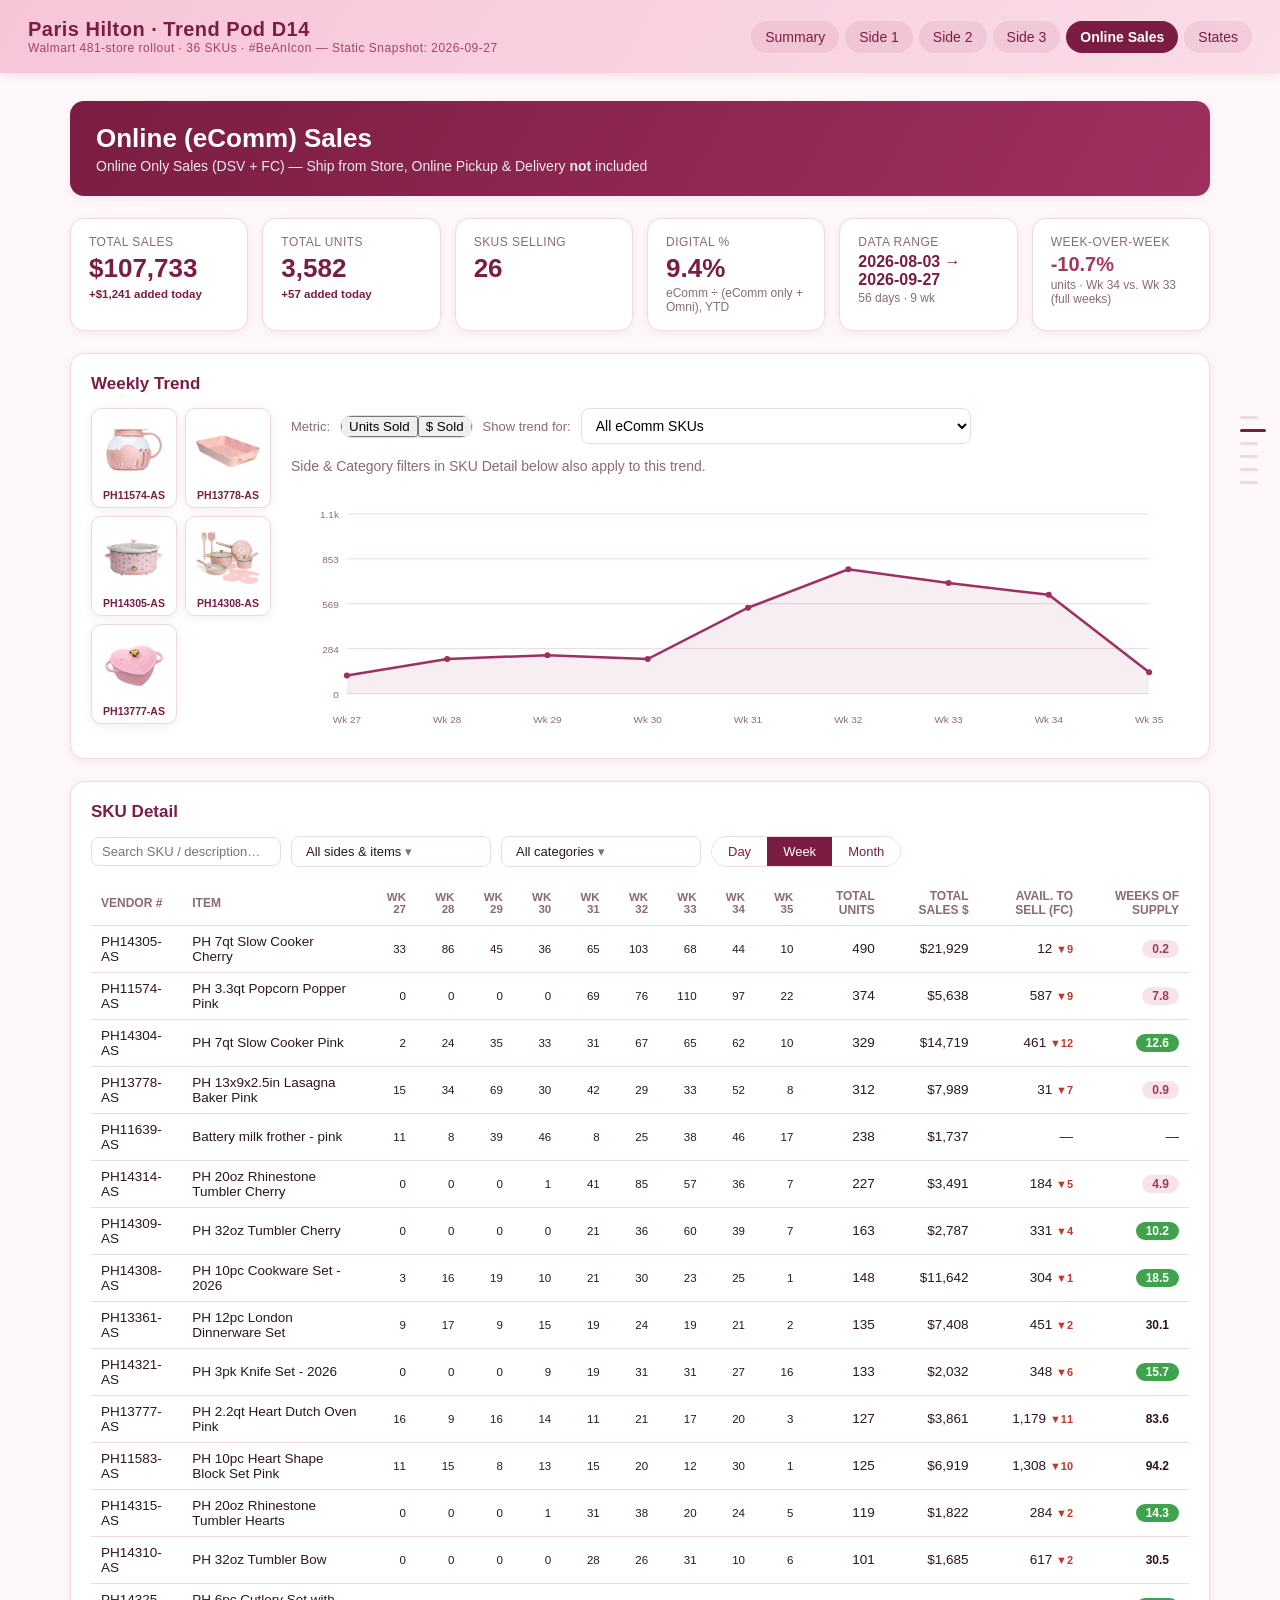
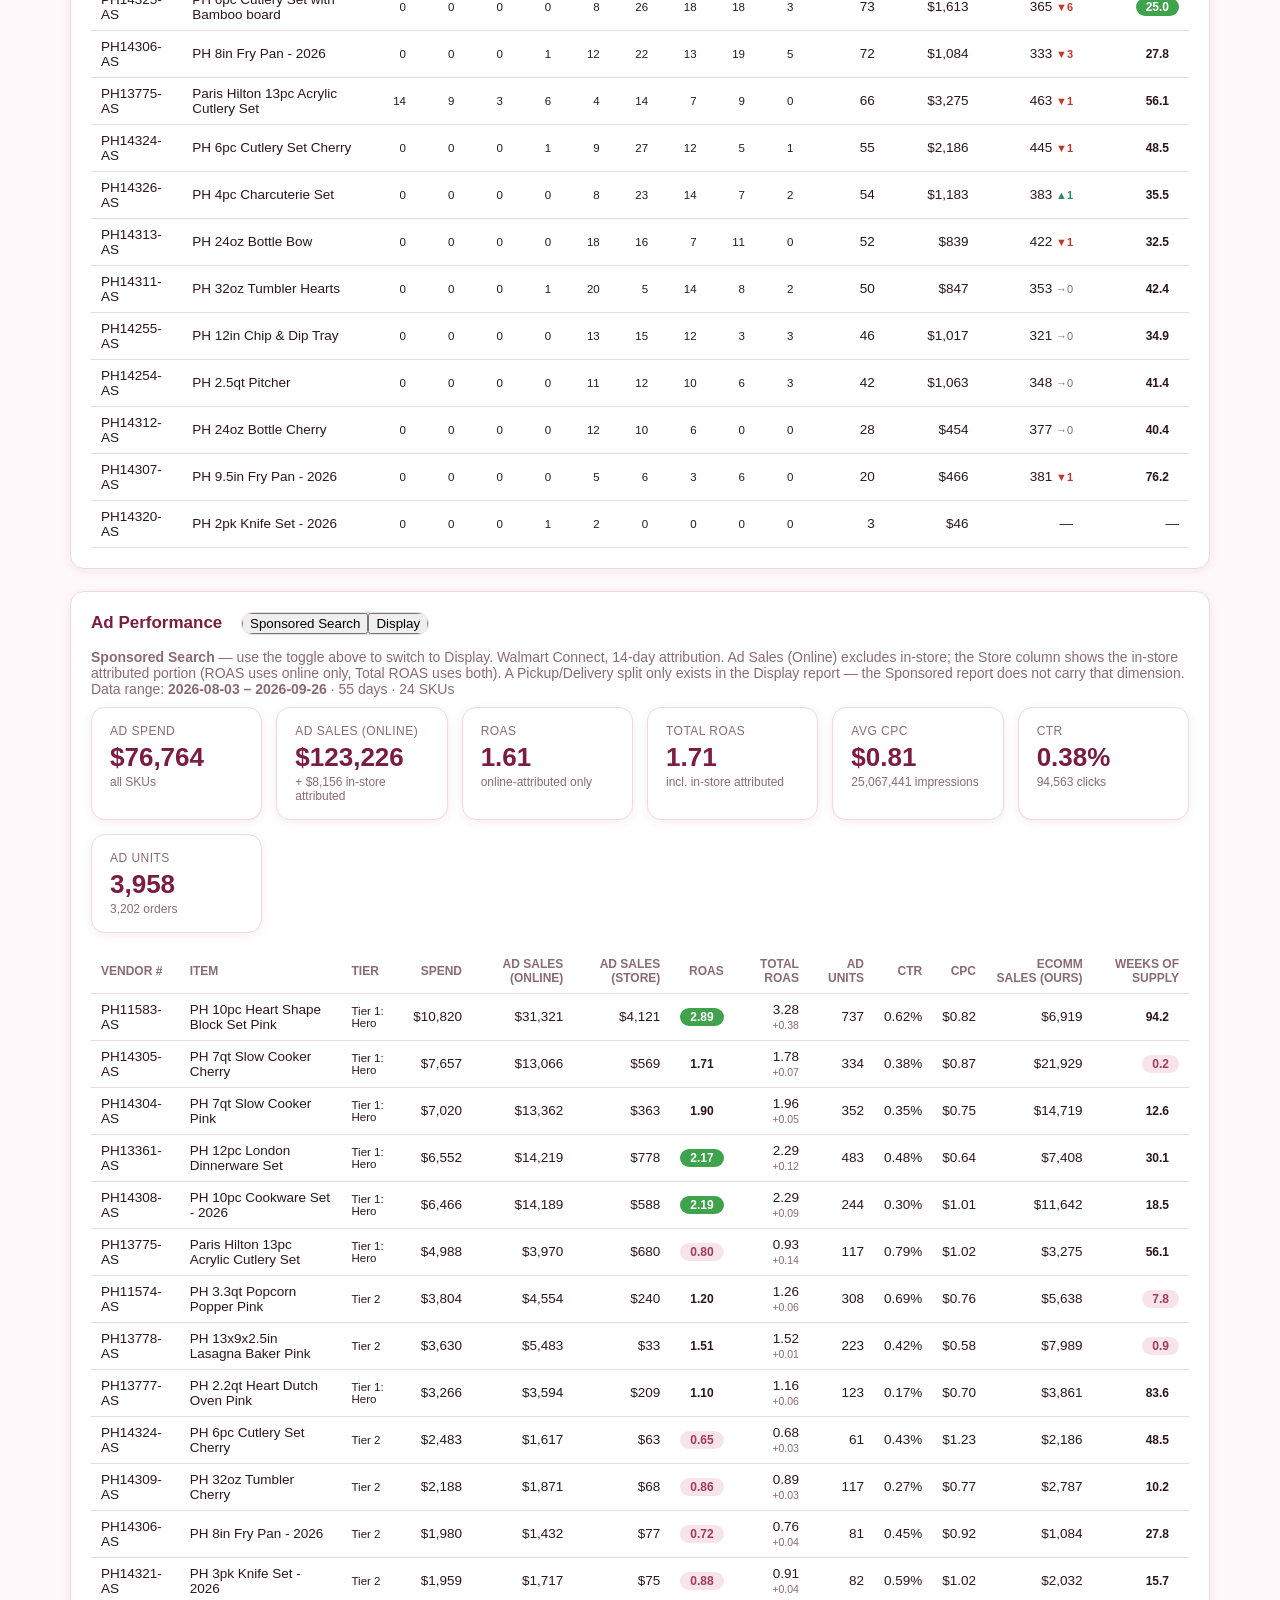
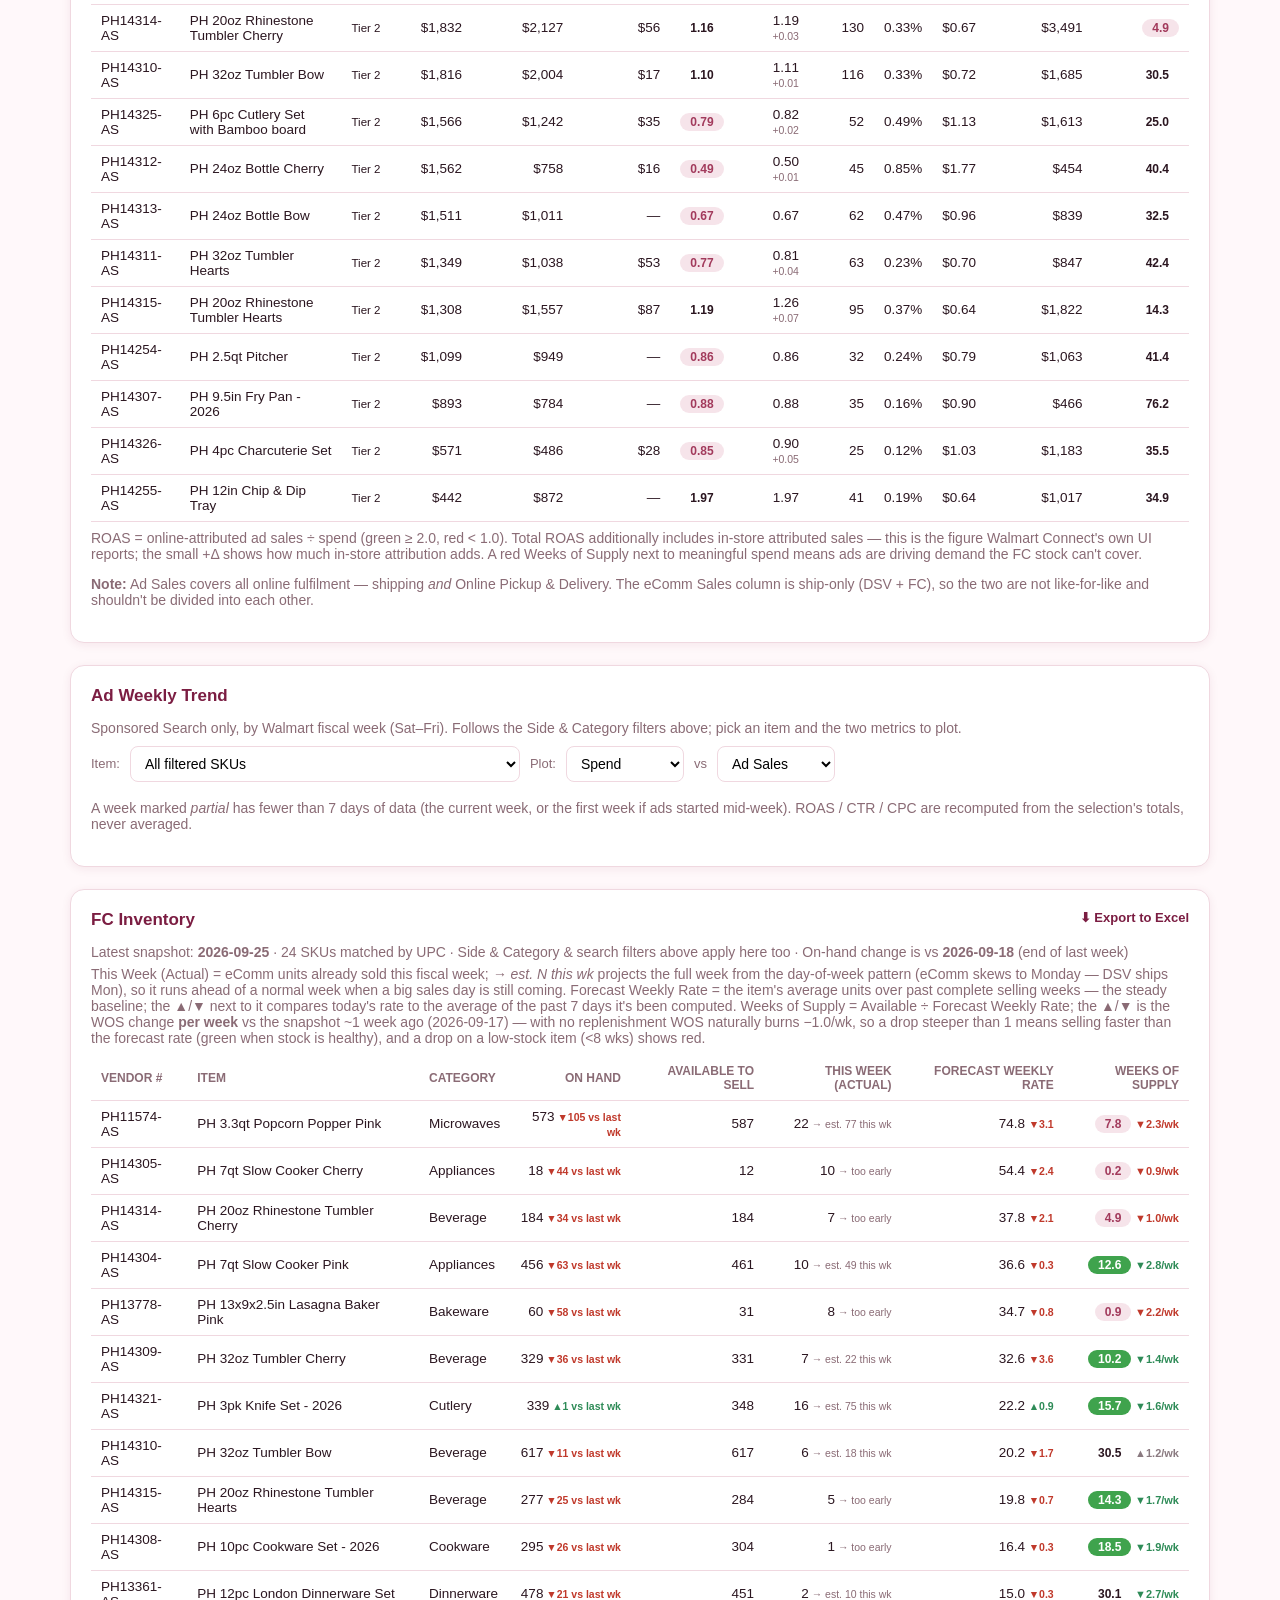
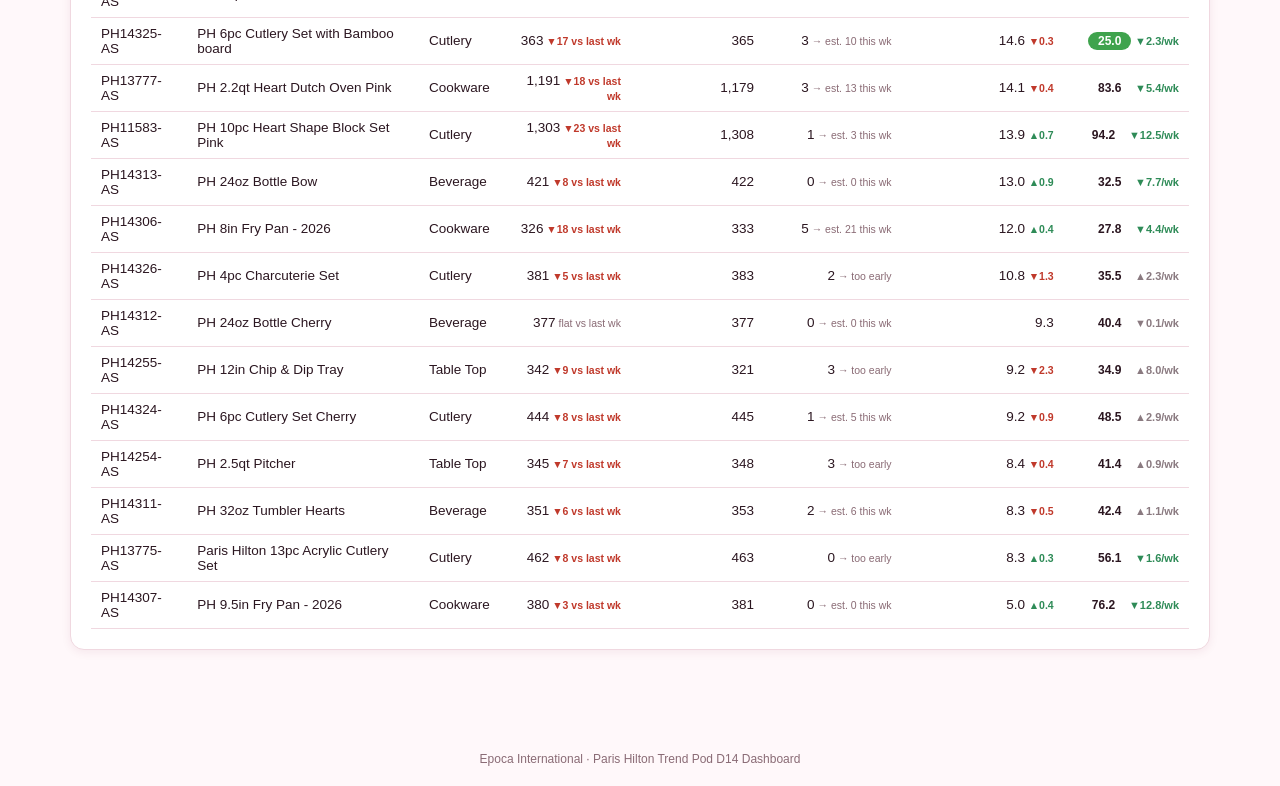
==== commit edda3cff: "Sync from live app data — 2026-09-28 17:22 UTC" ====
--- a/online.html
+++ b/online.html
@@ -10,7 +10,7 @@
 <div class="topbar">
   <div class="brand">Paris Hilton · Trend Pod D14
     <small>Walmart 481-store rollout · 36 SKUs · #BeAnIcon —
-      Static Snapshot: 2026-09-23</small>
+      Static Snapshot: 2026-09-27</small>
   </div>
   <div class="nav">
     <a href="index.html" class="">Summary</a>
@@ -40,23 +40,23 @@
 </div>
 
 <div class="ecomm-summary-grid" id="olOverview">
-  <div class="kpi-card"><div class="label">Total Sales</div><div class="value">$99,675</div><div class="kpi-delta good-text">+$2,857 added today</div></div>
-  <div class="kpi-card"><div class="label">Total Units</div><div class="value">3,277</div><div class="kpi-delta good-text">+94 added today</div></div>
+  <div class="kpi-card"><div class="label">Total Sales</div><div class="value">$107,733</div><div class="kpi-delta good-text">+$1,241 added today</div></div>
+  <div class="kpi-card"><div class="label">Total Units</div><div class="value">3,582</div><div class="kpi-delta good-text">+57 added today</div></div>
   <div class="kpi-card"><div class="label">SKUs Selling</div><div class="value">26</div></div>
   <div class="kpi-card">
     <div class="label">Digital %</div>
-    <div class="value">9.6%</div>
+    <div class="value">9.4%</div>
     <div class="sub">eComm ÷ (eComm only + Omni), YTD</div>
   </div>
-  <div class="kpi-card"><div class="label">Data Range</div><div class="value" style="font-size:16px">2026-08-03 → 2026-09-23</div><div class="sub">52 days · 8 wk</div></div>
+  <div class="kpi-card"><div class="label">Data Range</div><div class="value" style="font-size:16px">2026-08-03 → 2026-09-27</div><div class="sub">56 days · 9 wk</div></div>
   <div class="kpi-card">
     <div class="label">Week-over-Week</div>
     <div class="value" style="font-size:20px">
       
-      <span class="bad-text">-35.1%</span>
+      <span class="bad-text">-10.7%</span>
       
     </div>
-    <div class="sub">units · Wk 34 vs. Wk 33 (latest may be partial)</div>
+    <div class="sub">units · Wk 34 vs. Wk 33 (full weeks)</div>
   </div>
 </div>
 
@@ -86,7 +86,7 @@
         <label for="trendItemSelect" style="font-size:13px;color:var(--muted)">Show trend for:</label>
         <select id="trendItemSelect">
           <option value="ALL">All eComm SKUs</option>
-          <option value="684089839" data-side="1" data-cat="APPLIANCES">PH14305-AS — PH 7qt Slow Cooker Cherry</option><option value="662611334" data-side="1" data-cat="MICROWAVES">PH11574-AS — PH 3.3qt Popcorn Popper Pink</option><option value="684089838" data-side="1" data-cat="APPLIANCES">PH14304-AS — PH 7qt Slow Cooker Pink</option><option value="683351641" data-side="2" data-cat="BAKEWARE">PH13778-AS — PH 13x9x2.5in Lasagna Baker Pink</option><option value="662509675" data-side="2" data-cat="APPLIANCES">PH11639-AS — Battery milk frother - pink</option><option value="683351633" data-side="2" data-cat="BEVERAGE">PH14314-AS — PH 20oz Rhinestone Tumbler Cherry</option><option value="683351632" data-side="2" data-cat="BEVERAGE">PH14309-AS — PH 32oz Tumbler Cherry</option><option value="683351638" data-side="1" data-cat="COOKWARE">PH14308-AS — PH 10pc Cookware Set - 2026</option><option value="676149285" data-side="2" data-cat="DINNERWARE">PH13361-AS — PH 12pc London Dinnerware Set</option><option value="683351642" data-side="1" data-cat="COOKWARE">PH13777-AS — PH 2.2qt Heart Dutch Oven Pink</option><option value="683564513" data-side="3" data-cat="CUTLERY">PH14321-AS — PH 3pk Knife Set - 2026</option><option value="683351629" data-side="2" data-cat="BEVERAGE">PH14315-AS — PH 20oz Rhinestone Tumbler Hearts</option><option value="662304222" data-side="3" data-cat="CUTLERY">PH11583-AS — PH 10pc Heart Shape Block Set Pink</option><option value="683351631" data-side="2" data-cat="BEVERAGE">PH14310-AS — PH 32oz Tumbler Bow</option><option value="683564516" data-side="3" data-cat="CUTLERY">PH13775-AS — Paris Hilton 13pc Acrylic Cutlery Set</option><option value="683564509" data-side="3" data-cat="CUTLERY">PH14325-AS — PH 6pc Cutlery Set with Bamboo board</option><option value="683351639" data-side="1" data-cat="COOKWARE">PH14306-AS — PH 8in Fry Pan - 2026</option><option value="683564507" data-side="3" data-cat="CUTLERY">PH14324-AS — PH 6pc Cutlery Set Cherry</option><option value="683564512" data-side="3" data-cat="CUTLERY">PH14326-AS — PH 4pc Charcuterie Set</option><option value="683351627" data-side="2" data-cat="BEVERAGE">PH14313-AS — PH 24oz Bottle Bow</option><option value="683351634" data-side="2" data-cat="BEVERAGE">PH14311-AS — PH 32oz Tumbler Hearts</option><option value="683564579" data-side="2" data-cat="TABLE TOP">PH14255-AS — PH 12in Chip &amp; Dip Tray</option><option value="683564533" data-side="1" data-cat="TABLE TOP">PH14254-AS — PH 2.5qt Pitcher</option><option value="683351628" data-side="2" data-cat="BEVERAGE">PH14312-AS — PH 24oz Bottle Cherry</option><option value="683351640" data-side="1" data-cat="COOKWARE">PH14307-AS — PH 9.5in Fry Pan - 2026</option><option value="683564510" data-side="3" data-cat="CUTLERY">PH14320-AS — PH 2pk Knife Set - 2026</option>
+          <option value="684089839" data-side="1" data-cat="APPLIANCES">PH14305-AS — PH 7qt Slow Cooker Cherry</option><option value="662611334" data-side="1" data-cat="MICROWAVES">PH11574-AS — PH 3.3qt Popcorn Popper Pink</option><option value="684089838" data-side="1" data-cat="APPLIANCES">PH14304-AS — PH 7qt Slow Cooker Pink</option><option value="683351641" data-side="2" data-cat="BAKEWARE">PH13778-AS — PH 13x9x2.5in Lasagna Baker Pink</option><option value="662509675" data-side="2" data-cat="APPLIANCES">PH11639-AS — Battery milk frother - pink</option><option value="683351633" data-side="2" data-cat="BEVERAGE">PH14314-AS — PH 20oz Rhinestone Tumbler Cherry</option><option value="683351632" data-side="2" data-cat="BEVERAGE">PH14309-AS — PH 32oz Tumbler Cherry</option><option value="683351638" data-side="1" data-cat="COOKWARE">PH14308-AS — PH 10pc Cookware Set - 2026</option><option value="676149285" data-side="2" data-cat="DINNERWARE">PH13361-AS — PH 12pc London Dinnerware Set</option><option value="683564513" data-side="3" data-cat="CUTLERY">PH14321-AS — PH 3pk Knife Set - 2026</option><option value="683351642" data-side="1" data-cat="COOKWARE">PH13777-AS — PH 2.2qt Heart Dutch Oven Pink</option><option value="662304222" data-side="3" data-cat="CUTLERY">PH11583-AS — PH 10pc Heart Shape Block Set Pink</option><option value="683351629" data-side="2" data-cat="BEVERAGE">PH14315-AS — PH 20oz Rhinestone Tumbler Hearts</option><option value="683351631" data-side="2" data-cat="BEVERAGE">PH14310-AS — PH 32oz Tumbler Bow</option><option value="683564509" data-side="3" data-cat="CUTLERY">PH14325-AS — PH 6pc Cutlery Set with Bamboo board</option><option value="683351639" data-side="1" data-cat="COOKWARE">PH14306-AS — PH 8in Fry Pan - 2026</option><option value="683564516" data-side="3" data-cat="CUTLERY">PH13775-AS — Paris Hilton 13pc Acrylic Cutlery Set</option><option value="683564507" data-side="3" data-cat="CUTLERY">PH14324-AS — PH 6pc Cutlery Set Cherry</option><option value="683564512" data-side="3" data-cat="CUTLERY">PH14326-AS — PH 4pc Charcuterie Set</option><option value="683351627" data-side="2" data-cat="BEVERAGE">PH14313-AS — PH 24oz Bottle Bow</option><option value="683351634" data-side="2" data-cat="BEVERAGE">PH14311-AS — PH 32oz Tumbler Hearts</option><option value="683564579" data-side="2" data-cat="TABLE TOP">PH14255-AS — PH 12in Chip &amp; Dip Tray</option><option value="683564533" data-side="1" data-cat="TABLE TOP">PH14254-AS — PH 2.5qt Pitcher</option><option value="683351628" data-side="2" data-cat="BEVERAGE">PH14312-AS — PH 24oz Bottle Cherry</option><option value="683351640" data-side="1" data-cat="COOKWARE">PH14307-AS — PH 9.5in Fry Pan - 2026</option><option value="683564510" data-side="3" data-cat="CUTLERY">PH14320-AS — PH 2pk Knife Set - 2026</option>
         </select>
       </div>
       <p class="page-sub" style="margin:4px 0 0">Side &amp; Category filters in SKU Detail below also apply to this trend.</p>
@@ -161,9 +161,9 @@
         
         <label class="multiselect-option"><input type="checkbox" class="side-cb" data-kind="item" data-side="3" value="662304222"> PH11583-AS — PH 10pc Heart Shape Block Set Pink</label>
         
+        <label class="multiselect-option"><input type="checkbox" class="side-cb" data-kind="item" data-side="3" value="683564509"> PH14325-AS — PH 6pc Cutlery Set with Bamboo board</label>
+        
         <label class="multiselect-option"><input type="checkbox" class="side-cb" data-kind="item" data-side="3" value="683564516"> PH13775-AS — Paris Hilton 13pc Acrylic Cutlery Set</label>
-        
-        <label class="multiselect-option"><input type="checkbox" class="side-cb" data-kind="item" data-side="3" value="683564509"> PH14325-AS — PH 6pc Cutlery Set with Bamboo board</label>
         
         <label class="multiselect-option"><input type="checkbox" class="side-cb" data-kind="item" data-side="3" value="683564507"> PH14324-AS — PH 6pc Cutlery Set Cherry</label>
         
@@ -210,11 +210,11 @@
         <thead><tr>
           <th>Vendor #</th><th>Item</th>
           
-            <th class="num"><button type="button" class="month-toggle" data-mk="2026-08" title="展开/折叠更早的逐日列">▸</button> Aug Total</th>
+            <th class="num"><button type="button" class="month-toggle" data-mk="2026-08" title="Expand/collapse earlier daily columns">▸</button> Aug Total</th>
             <th class="num week-col mcol-2026-08 mcol-fold" style="display:none">08-03</th><th class="num week-col mcol-2026-08 mcol-fold" style="display:none">08-04</th><th class="num week-col mcol-2026-08 mcol-fold" style="display:none">08-05</th><th class="num week-col mcol-2026-08 mcol-fold" style="display:none">08-06</th><th class="num week-col mcol-2026-08 mcol-fold" style="display:none">08-07</th><th class="num week-col mcol-2026-08 mcol-fold" style="display:none">08-08</th><th class="num week-col mcol-2026-08 mcol-fold" style="display:none">08-09</th><th class="num week-col mcol-2026-08 mcol-fold" style="display:none">08-10</th><th class="num week-col mcol-2026-08 mcol-fold" style="display:none">08-11</th><th class="num week-col mcol-2026-08 mcol-fold" style="display:none">08-12</th><th class="num week-col mcol-2026-08 mcol-fold" style="display:none">08-13</th><th class="num week-col mcol-2026-08 mcol-fold" style="display:none">08-14</th><th class="num week-col mcol-2026-08 mcol-fold" style="display:none">08-15</th><th class="num week-col mcol-2026-08 mcol-fold" style="display:none">08-16</th><th class="num week-col mcol-2026-08 mcol-fold" style="display:none">08-17</th><th class="num week-col mcol-2026-08 mcol-fold" style="display:none">08-18</th><th class="num week-col mcol-2026-08 mcol-fold" style="display:none">08-19</th><th class="num week-col mcol-2026-08 mcol-fold" style="display:none">08-20</th><th class="num week-col mcol-2026-08 mcol-fold" style="display:none">08-21</th><th class="num week-col mcol-2026-08 mcol-fold" style="display:none">08-22</th><th class="num week-col mcol-2026-08 mcol-fold" style="display:none">08-23</th><th class="num week-col mcol-2026-08 mcol-fold" style="display:none">08-24</th><th class="num week-col mcol-2026-08 mcol-fold" style="display:none">08-25</th><th class="num week-col mcol-2026-08 mcol-fold" style="display:none">08-26</th><th class="num week-col mcol-2026-08 mcol-fold" style="display:none">08-27</th><th class="num week-col mcol-2026-08 mcol-fold" style="display:none">08-28</th><th class="num week-col mcol-2026-08 mcol-fold" style="display:none">08-29</th><th class="num week-col mcol-2026-08 mcol-fold" style="display:none">08-30</th><th class="num week-col mcol-2026-08 mcol-fold" style="display:none">08-31</th>
           
-            <th class="num"><button type="button" class="month-toggle" data-mk="2026-09" title="展开/折叠更早的逐日列">▸</button> Sep Total</th>
-            <th class="num week-col mcol-2026-09 mcol-fold" style="display:none">09-01</th><th class="num week-col mcol-2026-09 mcol-fold" style="display:none">09-02</th><th class="num week-col mcol-2026-09 mcol-fold" style="display:none">09-03</th><th class="num week-col mcol-2026-09 mcol-fold" style="display:none">09-04</th><th class="num week-col mcol-2026-09 mcol-fold" style="display:none">09-05</th><th class="num week-col mcol-2026-09 mcol-fold" style="display:none">09-06</th><th class="num week-col mcol-2026-09 mcol-fold" style="display:none">09-07</th><th class="num week-col mcol-2026-09 mcol-fold" style="display:none">09-08</th><th class="num week-col mcol-2026-09 mcol-fold" style="display:none">09-09</th><th class="num week-col mcol-2026-09 mcol-fold" style="display:none">09-10</th><th class="num week-col mcol-2026-09 mcol-fold" style="display:none">09-11</th><th class="num week-col mcol-2026-09 mcol-fold" style="display:none">09-12</th><th class="num week-col mcol-2026-09 mcol-fold" style="display:none">09-13</th><th class="num week-col mcol-2026-09 mcol-fold" style="display:none">09-14</th><th class="num week-col mcol-2026-09 mcol-fold" style="display:none">09-15</th><th class="num week-col mcol-2026-09 mcol-fold" style="display:none">09-16</th><th class="num week-col mcol-2026-09" >09-17</th><th class="num week-col mcol-2026-09" >09-18</th><th class="num week-col mcol-2026-09" >09-19</th><th class="num week-col mcol-2026-09" >09-20</th><th class="num week-col mcol-2026-09" >09-21</th><th class="num week-col mcol-2026-09" >09-22</th><th class="num week-col mcol-2026-09" >09-23</th>
+            <th class="num"><button type="button" class="month-toggle" data-mk="2026-09" title="Expand/collapse earlier daily columns">▸</button> Sep Total</th>
+            <th class="num week-col mcol-2026-09 mcol-fold" style="display:none">09-01</th><th class="num week-col mcol-2026-09 mcol-fold" style="display:none">09-02</th><th class="num week-col mcol-2026-09 mcol-fold" style="display:none">09-03</th><th class="num week-col mcol-2026-09 mcol-fold" style="display:none">09-04</th><th class="num week-col mcol-2026-09 mcol-fold" style="display:none">09-05</th><th class="num week-col mcol-2026-09 mcol-fold" style="display:none">09-06</th><th class="num week-col mcol-2026-09 mcol-fold" style="display:none">09-07</th><th class="num week-col mcol-2026-09 mcol-fold" style="display:none">09-08</th><th class="num week-col mcol-2026-09 mcol-fold" style="display:none">09-09</th><th class="num week-col mcol-2026-09 mcol-fold" style="display:none">09-10</th><th class="num week-col mcol-2026-09 mcol-fold" style="display:none">09-11</th><th class="num week-col mcol-2026-09 mcol-fold" style="display:none">09-12</th><th class="num week-col mcol-2026-09 mcol-fold" style="display:none">09-13</th><th class="num week-col mcol-2026-09 mcol-fold" style="display:none">09-14</th><th class="num week-col mcol-2026-09 mcol-fold" style="display:none">09-15</th><th class="num week-col mcol-2026-09 mcol-fold" style="display:none">09-16</th><th class="num week-col mcol-2026-09 mcol-fold" style="display:none">09-17</th><th class="num week-col mcol-2026-09 mcol-fold" style="display:none">09-18</th><th class="num week-col mcol-2026-09 mcol-fold" style="display:none">09-19</th><th class="num week-col mcol-2026-09 mcol-fold" style="display:none">09-20</th><th class="num week-col mcol-2026-09" >09-21</th><th class="num week-col mcol-2026-09" >09-22</th><th class="num week-col mcol-2026-09" >09-23</th><th class="num week-col mcol-2026-09" >09-24</th><th class="num week-col mcol-2026-09" >09-25</th><th class="num week-col mcol-2026-09" >09-26</th><th class="num week-col mcol-2026-09" >09-27</th>
           
           <th class="num">Total Units</th><th class="num">Total Sales $</th><th class="num">Avail. to Sell (FC)</th><th class="num">Weeks of Supply</th>
         </tr></thead>
@@ -226,11 +226,11 @@
               <td class="num"><strong>219</strong></td>
               <td class="num week-col mcol-2026-08 mcol-fold" style="display:none">0</td><td class="num week-col mcol-2026-08 mcol-fold" style="display:none">3</td><td class="num week-col mcol-2026-08 mcol-fold" style="display:none">1</td><td class="num week-col mcol-2026-08 mcol-fold" style="display:none">6</td><td class="num week-col mcol-2026-08 mcol-fold" style="display:none">23</td><td class="num week-col mcol-2026-08 mcol-fold" style="display:none">0</td><td class="num week-col mcol-2026-08 mcol-fold" style="display:none">0</td><td class="num week-col mcol-2026-08 mcol-fold" style="display:none">43</td><td class="num week-col mcol-2026-08 mcol-fold" style="display:none">7</td><td class="num week-col mcol-2026-08 mcol-fold" style="display:none">12</td><td class="num week-col mcol-2026-08 mcol-fold" style="display:none">14</td><td class="num week-col mcol-2026-08 mcol-fold" style="display:none">10</td><td class="num week-col mcol-2026-08 mcol-fold" style="display:none">0</td><td class="num week-col mcol-2026-08 mcol-fold" style="display:none">0</td><td class="num week-col mcol-2026-08 mcol-fold" style="display:none">21</td><td class="num week-col mcol-2026-08 mcol-fold" style="display:none">7</td><td class="num week-col mcol-2026-08 mcol-fold" style="display:none">6</td><td class="num week-col mcol-2026-08 mcol-fold" style="display:none">6</td><td class="num week-col mcol-2026-08 mcol-fold" style="display:none">5</td><td class="num week-col mcol-2026-08 mcol-fold" style="display:none">-1</td><td class="num week-col mcol-2026-08 mcol-fold" style="display:none">0</td><td class="num week-col mcol-2026-08 mcol-fold" style="display:none">1</td><td class="num week-col mcol-2026-08 mcol-fold" style="display:none">3</td><td class="num week-col mcol-2026-08 mcol-fold" style="display:none">17</td><td class="num week-col mcol-2026-08 mcol-fold" style="display:none">3</td><td class="num week-col mcol-2026-08 mcol-fold" style="display:none">13</td><td class="num week-col mcol-2026-08 mcol-fold" style="display:none">4</td><td class="num week-col mcol-2026-08 mcol-fold" style="display:none">4</td><td class="num week-col mcol-2026-08 mcol-fold" style="display:none">11</td>
             
-              <td class="num"><strong>246</strong></td>
-              <td class="num week-col mcol-2026-09 mcol-fold" style="display:none">10</td><td class="num week-col mcol-2026-09 mcol-fold" style="display:none">16</td><td class="num week-col mcol-2026-09 mcol-fold" style="display:none">14</td><td class="num week-col mcol-2026-09 mcol-fold" style="display:none">6</td><td class="num week-col mcol-2026-09 mcol-fold" style="display:none">11</td><td class="num week-col mcol-2026-09 mcol-fold" style="display:none">6</td><td class="num week-col mcol-2026-09 mcol-fold" style="display:none">6</td><td class="num week-col mcol-2026-09 mcol-fold" style="display:none">15</td><td class="num week-col mcol-2026-09 mcol-fold" style="display:none">38</td><td class="num week-col mcol-2026-09 mcol-fold" style="display:none">13</td><td class="num week-col mcol-2026-09 mcol-fold" style="display:none">14</td><td class="num week-col mcol-2026-09 mcol-fold" style="display:none">16</td><td class="num week-col mcol-2026-09 mcol-fold" style="display:none">12</td><td class="num week-col mcol-2026-09 mcol-fold" style="display:none">8</td><td class="num week-col mcol-2026-09 mcol-fold" style="display:none">9</td><td class="num week-col mcol-2026-09 mcol-fold" style="display:none">7</td><td class="num week-col mcol-2026-09" >10</td><td class="num week-col mcol-2026-09" >6</td><td class="num week-col mcol-2026-09" >10</td><td class="num week-col mcol-2026-09" >4</td><td class="num week-col mcol-2026-09" >8</td><td class="num week-col mcol-2026-09" >3</td><td class="num week-col mcol-2026-09" >4</td>
-            
-            <td class="num">465</td><td class="num">$20,810</td>
-            <td class="num">33 <span style="font-size:11px;font-weight:600;color:#C0392B">▼6</span></td><td class="num"><span class="pill bad">0.6</span></td>
+              <td class="num"><strong>271</strong></td>
+              <td class="num week-col mcol-2026-09 mcol-fold" style="display:none">10</td><td class="num week-col mcol-2026-09 mcol-fold" style="display:none">16</td><td class="num week-col mcol-2026-09 mcol-fold" style="display:none">14</td><td class="num week-col mcol-2026-09 mcol-fold" style="display:none">6</td><td class="num week-col mcol-2026-09 mcol-fold" style="display:none">11</td><td class="num week-col mcol-2026-09 mcol-fold" style="display:none">6</td><td class="num week-col mcol-2026-09 mcol-fold" style="display:none">6</td><td class="num week-col mcol-2026-09 mcol-fold" style="display:none">15</td><td class="num week-col mcol-2026-09 mcol-fold" style="display:none">38</td><td class="num week-col mcol-2026-09 mcol-fold" style="display:none">13</td><td class="num week-col mcol-2026-09 mcol-fold" style="display:none">14</td><td class="num week-col mcol-2026-09 mcol-fold" style="display:none">16</td><td class="num week-col mcol-2026-09 mcol-fold" style="display:none">12</td><td class="num week-col mcol-2026-09 mcol-fold" style="display:none">8</td><td class="num week-col mcol-2026-09 mcol-fold" style="display:none">9</td><td class="num week-col mcol-2026-09 mcol-fold" style="display:none">7</td><td class="num week-col mcol-2026-09 mcol-fold" style="display:none">10</td><td class="num week-col mcol-2026-09 mcol-fold" style="display:none">6</td><td class="num week-col mcol-2026-09 mcol-fold" style="display:none">10</td><td class="num week-col mcol-2026-09 mcol-fold" style="display:none">4</td><td class="num week-col mcol-2026-09" >8</td><td class="num week-col mcol-2026-09" >3</td><td class="num week-col mcol-2026-09" >4</td><td class="num week-col mcol-2026-09" >5</td><td class="num week-col mcol-2026-09" >10</td><td class="num week-col mcol-2026-09" >9</td><td class="num week-col mcol-2026-09" >1</td>
+            
+            <td class="num">490</td><td class="num">$21,929</td>
+            <td class="num">12 <span style="font-size:11px;font-weight:600;color:#C0392B">▼9</span></td><td class="num"><span class="pill bad">0.2</span></td>
           </tr>
           
           <tr data-side="1" data-cat="MICROWAVES" data-vsid="PH11574-AS" data-item="662611334">
@@ -239,11 +239,11 @@
               <td class="num"><strong>30</strong></td>
               <td class="num week-col mcol-2026-08 mcol-fold" style="display:none">0</td><td class="num week-col mcol-2026-08 mcol-fold" style="display:none">0</td><td class="num week-col mcol-2026-08 mcol-fold" style="display:none">0</td><td class="num week-col mcol-2026-08 mcol-fold" style="display:none">0</td><td class="num week-col mcol-2026-08 mcol-fold" style="display:none">0</td><td class="num week-col mcol-2026-08 mcol-fold" style="display:none">0</td><td class="num week-col mcol-2026-08 mcol-fold" style="display:none">0</td><td class="num week-col mcol-2026-08 mcol-fold" style="display:none">0</td><td class="num week-col mcol-2026-08 mcol-fold" style="display:none">0</td><td class="num week-col mcol-2026-08 mcol-fold" style="display:none">0</td><td class="num week-col mcol-2026-08 mcol-fold" style="display:none">0</td><td class="num week-col mcol-2026-08 mcol-fold" style="display:none">0</td><td class="num week-col mcol-2026-08 mcol-fold" style="display:none">0</td><td class="num week-col mcol-2026-08 mcol-fold" style="display:none">0</td><td class="num week-col mcol-2026-08 mcol-fold" style="display:none">0</td><td class="num week-col mcol-2026-08 mcol-fold" style="display:none">0</td><td class="num week-col mcol-2026-08 mcol-fold" style="display:none">0</td><td class="num week-col mcol-2026-08 mcol-fold" style="display:none">0</td><td class="num week-col mcol-2026-08 mcol-fold" style="display:none">0</td><td class="num week-col mcol-2026-08 mcol-fold" style="display:none">0</td><td class="num week-col mcol-2026-08 mcol-fold" style="display:none">0</td><td class="num week-col mcol-2026-08 mcol-fold" style="display:none">0</td><td class="num week-col mcol-2026-08 mcol-fold" style="display:none">0</td><td class="num week-col mcol-2026-08 mcol-fold" style="display:none">0</td><td class="num week-col mcol-2026-08 mcol-fold" style="display:none">0</td><td class="num week-col mcol-2026-08 mcol-fold" style="display:none">0</td><td class="num week-col mcol-2026-08 mcol-fold" style="display:none">8</td><td class="num week-col mcol-2026-08 mcol-fold" style="display:none">10</td><td class="num week-col mcol-2026-08 mcol-fold" style="display:none">12</td>
             
-              <td class="num"><strong>299</strong></td>
-              <td class="num week-col mcol-2026-09 mcol-fold" style="display:none">4</td><td class="num week-col mcol-2026-09 mcol-fold" style="display:none">12</td><td class="num week-col mcol-2026-09 mcol-fold" style="display:none">9</td><td class="num week-col mcol-2026-09 mcol-fold" style="display:none">14</td><td class="num week-col mcol-2026-09 mcol-fold" style="display:none">13</td><td class="num week-col mcol-2026-09 mcol-fold" style="display:none">9</td><td class="num week-col mcol-2026-09 mcol-fold" style="display:none">13</td><td class="num week-col mcol-2026-09 mcol-fold" style="display:none">9</td><td class="num week-col mcol-2026-09 mcol-fold" style="display:none">11</td><td class="num week-col mcol-2026-09 mcol-fold" style="display:none">10</td><td class="num week-col mcol-2026-09 mcol-fold" style="display:none">11</td><td class="num week-col mcol-2026-09 mcol-fold" style="display:none">7</td><td class="num week-col mcol-2026-09 mcol-fold" style="display:none">21</td><td class="num week-col mcol-2026-09 mcol-fold" style="display:none">16</td><td class="num week-col mcol-2026-09 mcol-fold" style="display:none">10</td><td class="num week-col mcol-2026-09 mcol-fold" style="display:none">12</td><td class="num week-col mcol-2026-09" >22</td><td class="num week-col mcol-2026-09" >22</td><td class="num week-col mcol-2026-09" >14</td><td class="num week-col mcol-2026-09" >18</td><td class="num week-col mcol-2026-09" >16</td><td class="num week-col mcol-2026-09" >12</td><td class="num week-col mcol-2026-09" >14</td>
-            
-            <td class="num">329</td><td class="num">$4,961</td>
-            <td class="num">617 <span style="font-size:11px;font-weight:600;color:#C0392B">▼14</span></td><td class="num"><span class="pill bad">7.5</span></td>
+              <td class="num"><strong>344</strong></td>
+              <td class="num week-col mcol-2026-09 mcol-fold" style="display:none">4</td><td class="num week-col mcol-2026-09 mcol-fold" style="display:none">12</td><td class="num week-col mcol-2026-09 mcol-fold" style="display:none">9</td><td class="num week-col mcol-2026-09 mcol-fold" style="display:none">14</td><td class="num week-col mcol-2026-09 mcol-fold" style="display:none">13</td><td class="num week-col mcol-2026-09 mcol-fold" style="display:none">9</td><td class="num week-col mcol-2026-09 mcol-fold" style="display:none">13</td><td class="num week-col mcol-2026-09 mcol-fold" style="display:none">9</td><td class="num week-col mcol-2026-09 mcol-fold" style="display:none">11</td><td class="num week-col mcol-2026-09 mcol-fold" style="display:none">10</td><td class="num week-col mcol-2026-09 mcol-fold" style="display:none">11</td><td class="num week-col mcol-2026-09 mcol-fold" style="display:none">7</td><td class="num week-col mcol-2026-09 mcol-fold" style="display:none">21</td><td class="num week-col mcol-2026-09 mcol-fold" style="display:none">16</td><td class="num week-col mcol-2026-09 mcol-fold" style="display:none">10</td><td class="num week-col mcol-2026-09 mcol-fold" style="display:none">12</td><td class="num week-col mcol-2026-09 mcol-fold" style="display:none">22</td><td class="num week-col mcol-2026-09 mcol-fold" style="display:none">22</td><td class="num week-col mcol-2026-09 mcol-fold" style="display:none">14</td><td class="num week-col mcol-2026-09 mcol-fold" style="display:none">18</td><td class="num week-col mcol-2026-09" >16</td><td class="num week-col mcol-2026-09" >12</td><td class="num week-col mcol-2026-09" >14</td><td class="num week-col mcol-2026-09" >8</td><td class="num week-col mcol-2026-09" >15</td><td class="num week-col mcol-2026-09" >15</td><td class="num week-col mcol-2026-09" >7</td>
+            
+            <td class="num">374</td><td class="num">$5,638</td>
+            <td class="num">587 <span style="font-size:11px;font-weight:600;color:#C0392B">▼9</span></td><td class="num"><span class="pill bad">7.8</span></td>
           </tr>
           
           <tr data-side="1" data-cat="APPLIANCES" data-vsid="PH14304-AS" data-item="684089838">
@@ -252,11 +252,11 @@
               <td class="num"><strong>102</strong></td>
               <td class="num week-col mcol-2026-08 mcol-fold" style="display:none">0</td><td class="num week-col mcol-2026-08 mcol-fold" style="display:none">0</td><td class="num week-col mcol-2026-08 mcol-fold" style="display:none">1</td><td class="num week-col mcol-2026-08 mcol-fold" style="display:none">1</td><td class="num week-col mcol-2026-08 mcol-fold" style="display:none">0</td><td class="num week-col mcol-2026-08 mcol-fold" style="display:none">0</td><td class="num week-col mcol-2026-08 mcol-fold" style="display:none">0</td><td class="num week-col mcol-2026-08 mcol-fold" style="display:none">11</td><td class="num week-col mcol-2026-08 mcol-fold" style="display:none">4</td><td class="num week-col mcol-2026-08 mcol-fold" style="display:none">4</td><td class="num week-col mcol-2026-08 mcol-fold" style="display:none">2</td><td class="num week-col mcol-2026-08 mcol-fold" style="display:none">3</td><td class="num week-col mcol-2026-08 mcol-fold" style="display:none">0</td><td class="num week-col mcol-2026-08 mcol-fold" style="display:none">0</td><td class="num week-col mcol-2026-08 mcol-fold" style="display:none">10</td><td class="num week-col mcol-2026-08 mcol-fold" style="display:none">5</td><td class="num week-col mcol-2026-08 mcol-fold" style="display:none">5</td><td class="num week-col mcol-2026-08 mcol-fold" style="display:none">8</td><td class="num week-col mcol-2026-08 mcol-fold" style="display:none">7</td><td class="num week-col mcol-2026-08 mcol-fold" style="display:none">0</td><td class="num week-col mcol-2026-08 mcol-fold" style="display:none">0</td><td class="num week-col mcol-2026-08 mcol-fold" style="display:none">12</td><td class="num week-col mcol-2026-08 mcol-fold" style="display:none">2</td><td class="num week-col mcol-2026-08 mcol-fold" style="display:none">8</td><td class="num week-col mcol-2026-08 mcol-fold" style="display:none">4</td><td class="num week-col mcol-2026-08 mcol-fold" style="display:none">7</td><td class="num week-col mcol-2026-08 mcol-fold" style="display:none">3</td><td class="num week-col mcol-2026-08 mcol-fold" style="display:none">2</td><td class="num week-col mcol-2026-08 mcol-fold" style="display:none">3</td>
             
-              <td class="num"><strong>204</strong></td>
-              <td class="num week-col mcol-2026-09 mcol-fold" style="display:none">7</td><td class="num week-col mcol-2026-09 mcol-fold" style="display:none">3</td><td class="num week-col mcol-2026-09 mcol-fold" style="display:none">7</td><td class="num week-col mcol-2026-09 mcol-fold" style="display:none">6</td><td class="num week-col mcol-2026-09 mcol-fold" style="display:none">9</td><td class="num week-col mcol-2026-09 mcol-fold" style="display:none">6</td><td class="num week-col mcol-2026-09 mcol-fold" style="display:none">5</td><td class="num week-col mcol-2026-09 mcol-fold" style="display:none">12</td><td class="num week-col mcol-2026-09 mcol-fold" style="display:none">10</td><td class="num week-col mcol-2026-09 mcol-fold" style="display:none">14</td><td class="num week-col mcol-2026-09 mcol-fold" style="display:none">11</td><td class="num week-col mcol-2026-09 mcol-fold" style="display:none">6</td><td class="num week-col mcol-2026-09 mcol-fold" style="display:none">18</td><td class="num week-col mcol-2026-09 mcol-fold" style="display:none">4</td><td class="num week-col mcol-2026-09 mcol-fold" style="display:none">9</td><td class="num week-col mcol-2026-09 mcol-fold" style="display:none">8</td><td class="num week-col mcol-2026-09" >13</td><td class="num week-col mcol-2026-09" >7</td><td class="num week-col mcol-2026-09" >10</td><td class="num week-col mcol-2026-09" >11</td><td class="num week-col mcol-2026-09" >8</td><td class="num week-col mcol-2026-09" >10</td><td class="num week-col mcol-2026-09" >10</td>
-            
-            <td class="num">306</td><td class="num">$13,684</td>
-            <td class="num">483 <span style="font-size:11px;font-weight:600;color:#C0392B">▼4</span></td><td class="num"><span class="pill ok">12.6</span></td>
+              <td class="num"><strong>227</strong></td>
+              <td class="num week-col mcol-2026-09 mcol-fold" style="display:none">7</td><td class="num week-col mcol-2026-09 mcol-fold" style="display:none">3</td><td class="num week-col mcol-2026-09 mcol-fold" style="display:none">7</td><td class="num week-col mcol-2026-09 mcol-fold" style="display:none">6</td><td class="num week-col mcol-2026-09 mcol-fold" style="display:none">9</td><td class="num week-col mcol-2026-09 mcol-fold" style="display:none">6</td><td class="num week-col mcol-2026-09 mcol-fold" style="display:none">5</td><td class="num week-col mcol-2026-09 mcol-fold" style="display:none">12</td><td class="num week-col mcol-2026-09 mcol-fold" style="display:none">10</td><td class="num week-col mcol-2026-09 mcol-fold" style="display:none">14</td><td class="num week-col mcol-2026-09 mcol-fold" style="display:none">11</td><td class="num week-col mcol-2026-09 mcol-fold" style="display:none">6</td><td class="num week-col mcol-2026-09 mcol-fold" style="display:none">18</td><td class="num week-col mcol-2026-09 mcol-fold" style="display:none">4</td><td class="num week-col mcol-2026-09 mcol-fold" style="display:none">9</td><td class="num week-col mcol-2026-09 mcol-fold" style="display:none">8</td><td class="num week-col mcol-2026-09 mcol-fold" style="display:none">13</td><td class="num week-col mcol-2026-09 mcol-fold" style="display:none">7</td><td class="num week-col mcol-2026-09 mcol-fold" style="display:none">10</td><td class="num week-col mcol-2026-09 mcol-fold" style="display:none">11</td><td class="num week-col mcol-2026-09" >8</td><td class="num week-col mcol-2026-09" >10</td><td class="num week-col mcol-2026-09" >10</td><td class="num week-col mcol-2026-09" >7</td><td class="num week-col mcol-2026-09" >6</td><td class="num week-col mcol-2026-09" >7</td><td class="num week-col mcol-2026-09" >3</td>
+            
+            <td class="num">329</td><td class="num">$14,719</td>
+            <td class="num">461 <span style="font-size:11px;font-weight:600;color:#C0392B">▼12</span></td><td class="num"><span class="pill ok">12.6</span></td>
           </tr>
           
           <tr data-side="2" data-cat="BAKEWARE" data-vsid="PH13778-AS" data-item="683351641">
@@ -265,11 +265,11 @@
               <td class="num"><strong>165</strong></td>
               <td class="num week-col mcol-2026-08 mcol-fold" style="display:none">8</td><td class="num week-col mcol-2026-08 mcol-fold" style="display:none">2</td><td class="num week-col mcol-2026-08 mcol-fold" style="display:none">1</td><td class="num week-col mcol-2026-08 mcol-fold" style="display:none">2</td><td class="num week-col mcol-2026-08 mcol-fold" style="display:none">2</td><td class="num week-col mcol-2026-08 mcol-fold" style="display:none">0</td><td class="num week-col mcol-2026-08 mcol-fold" style="display:none">0</td><td class="num week-col mcol-2026-08 mcol-fold" style="display:none">8</td><td class="num week-col mcol-2026-08 mcol-fold" style="display:none">9</td><td class="num week-col mcol-2026-08 mcol-fold" style="display:none">6</td><td class="num week-col mcol-2026-08 mcol-fold" style="display:none">6</td><td class="num week-col mcol-2026-08 mcol-fold" style="display:none">5</td><td class="num week-col mcol-2026-08 mcol-fold" style="display:none">0</td><td class="num week-col mcol-2026-08 mcol-fold" style="display:none">0</td><td class="num week-col mcol-2026-08 mcol-fold" style="display:none">42</td><td class="num week-col mcol-2026-08 mcol-fold" style="display:none">9</td><td class="num week-col mcol-2026-08 mcol-fold" style="display:none">7</td><td class="num week-col mcol-2026-08 mcol-fold" style="display:none">6</td><td class="num week-col mcol-2026-08 mcol-fold" style="display:none">5</td><td class="num week-col mcol-2026-08 mcol-fold" style="display:none">0</td><td class="num week-col mcol-2026-08 mcol-fold" style="display:none">0</td><td class="num week-col mcol-2026-08 mcol-fold" style="display:none">13</td><td class="num week-col mcol-2026-08 mcol-fold" style="display:none">3</td><td class="num week-col mcol-2026-08 mcol-fold" style="display:none">4</td><td class="num week-col mcol-2026-08 mcol-fold" style="display:none">8</td><td class="num week-col mcol-2026-08 mcol-fold" style="display:none">2</td><td class="num week-col mcol-2026-08 mcol-fold" style="display:none">1</td><td class="num week-col mcol-2026-08 mcol-fold" style="display:none">4</td><td class="num week-col mcol-2026-08 mcol-fold" style="display:none">12</td>
             
-              <td class="num"><strong>126</strong></td>
-              <td class="num week-col mcol-2026-09 mcol-fold" style="display:none">8</td><td class="num week-col mcol-2026-09 mcol-fold" style="display:none">8</td><td class="num week-col mcol-2026-09 mcol-fold" style="display:none">6</td><td class="num week-col mcol-2026-09 mcol-fold" style="display:none">3</td><td class="num week-col mcol-2026-09 mcol-fold" style="display:none">0</td><td class="num week-col mcol-2026-09 mcol-fold" style="display:none">7</td><td class="num week-col mcol-2026-09 mcol-fold" style="display:none">4</td><td class="num week-col mcol-2026-09 mcol-fold" style="display:none">4</td><td class="num week-col mcol-2026-09 mcol-fold" style="display:none">6</td><td class="num week-col mcol-2026-09 mcol-fold" style="display:none">2</td><td class="num week-col mcol-2026-09 mcol-fold" style="display:none">6</td><td class="num week-col mcol-2026-09 mcol-fold" style="display:none">6</td><td class="num week-col mcol-2026-09 mcol-fold" style="display:none">8</td><td class="num week-col mcol-2026-09 mcol-fold" style="display:none">2</td><td class="num week-col mcol-2026-09 mcol-fold" style="display:none">2</td><td class="num week-col mcol-2026-09 mcol-fold" style="display:none">6</td><td class="num week-col mcol-2026-09" >7</td><td class="num week-col mcol-2026-09" >2</td><td class="num week-col mcol-2026-09" >8</td><td class="num week-col mcol-2026-09" >10</td><td class="num week-col mcol-2026-09" >10</td><td class="num week-col mcol-2026-09" >7</td><td class="num week-col mcol-2026-09" >4</td>
-            
-            <td class="num">291</td><td class="num">$7,437</td>
-            <td class="num">59 <span style="font-size:11px;font-weight:600;color:#C0392B">▼23</span></td><td class="num"><span class="pill bad">1.6</span></td>
+              <td class="num"><strong>147</strong></td>
+              <td class="num week-col mcol-2026-09 mcol-fold" style="display:none">8</td><td class="num week-col mcol-2026-09 mcol-fold" style="display:none">8</td><td class="num week-col mcol-2026-09 mcol-fold" style="display:none">6</td><td class="num week-col mcol-2026-09 mcol-fold" style="display:none">3</td><td class="num week-col mcol-2026-09 mcol-fold" style="display:none">0</td><td class="num week-col mcol-2026-09 mcol-fold" style="display:none">7</td><td class="num week-col mcol-2026-09 mcol-fold" style="display:none">4</td><td class="num week-col mcol-2026-09 mcol-fold" style="display:none">4</td><td class="num week-col mcol-2026-09 mcol-fold" style="display:none">6</td><td class="num week-col mcol-2026-09 mcol-fold" style="display:none">2</td><td class="num week-col mcol-2026-09 mcol-fold" style="display:none">6</td><td class="num week-col mcol-2026-09 mcol-fold" style="display:none">6</td><td class="num week-col mcol-2026-09 mcol-fold" style="display:none">8</td><td class="num week-col mcol-2026-09 mcol-fold" style="display:none">2</td><td class="num week-col mcol-2026-09 mcol-fold" style="display:none">2</td><td class="num week-col mcol-2026-09 mcol-fold" style="display:none">6</td><td class="num week-col mcol-2026-09 mcol-fold" style="display:none">7</td><td class="num week-col mcol-2026-09 mcol-fold" style="display:none">2</td><td class="num week-col mcol-2026-09 mcol-fold" style="display:none">8</td><td class="num week-col mcol-2026-09 mcol-fold" style="display:none">10</td><td class="num week-col mcol-2026-09" >10</td><td class="num week-col mcol-2026-09" >7</td><td class="num week-col mcol-2026-09" >4</td><td class="num week-col mcol-2026-09" >6</td><td class="num week-col mcol-2026-09" >7</td><td class="num week-col mcol-2026-09" >4</td><td class="num week-col mcol-2026-09" >4</td>
+            
+            <td class="num">312</td><td class="num">$7,989</td>
+            <td class="num">31 <span style="font-size:11px;font-weight:600;color:#C0392B">▼7</span></td><td class="num"><span class="pill bad">0.9</span></td>
           </tr>
           
           <tr data-side="2" data-cat="APPLIANCES" data-vsid="PH11639-AS" data-item="662509675">
@@ -278,10 +278,10 @@
               <td class="num"><strong>112</strong></td>
               <td class="num week-col mcol-2026-08 mcol-fold" style="display:none">1</td><td class="num week-col mcol-2026-08 mcol-fold" style="display:none">0</td><td class="num week-col mcol-2026-08 mcol-fold" style="display:none">7</td><td class="num week-col mcol-2026-08 mcol-fold" style="display:none">1</td><td class="num week-col mcol-2026-08 mcol-fold" style="display:none">2</td><td class="num week-col mcol-2026-08 mcol-fold" style="display:none">0</td><td class="num week-col mcol-2026-08 mcol-fold" style="display:none">0</td><td class="num week-col mcol-2026-08 mcol-fold" style="display:none">0</td><td class="num week-col mcol-2026-08 mcol-fold" style="display:none">3</td><td class="num week-col mcol-2026-08 mcol-fold" style="display:none">0</td><td class="num week-col mcol-2026-08 mcol-fold" style="display:none">3</td><td class="num week-col mcol-2026-08 mcol-fold" style="display:none">2</td><td class="num week-col mcol-2026-08 mcol-fold" style="display:none">5</td><td class="num week-col mcol-2026-08 mcol-fold" style="display:none">3</td><td class="num week-col mcol-2026-08 mcol-fold" style="display:none">14</td><td class="num week-col mcol-2026-08 mcol-fold" style="display:none">7</td><td class="num week-col mcol-2026-08 mcol-fold" style="display:none">3</td><td class="num week-col mcol-2026-08 mcol-fold" style="display:none">6</td><td class="num week-col mcol-2026-08 mcol-fold" style="display:none">1</td><td class="num week-col mcol-2026-08 mcol-fold" style="display:none">7</td><td class="num week-col mcol-2026-08 mcol-fold" style="display:none">6</td><td class="num week-col mcol-2026-08 mcol-fold" style="display:none">7</td><td class="num week-col mcol-2026-08 mcol-fold" style="display:none">5</td><td class="num week-col mcol-2026-08 mcol-fold" style="display:none">5</td><td class="num week-col mcol-2026-08 mcol-fold" style="display:none">6</td><td class="num week-col mcol-2026-08 mcol-fold" style="display:none">10</td><td class="num week-col mcol-2026-08 mcol-fold" style="display:none">3</td><td class="num week-col mcol-2026-08 mcol-fold" style="display:none">3</td><td class="num week-col mcol-2026-08 mcol-fold" style="display:none">2</td>
             
-              <td class="num"><strong>97</strong></td>
-              <td class="num week-col mcol-2026-09 mcol-fold" style="display:none">0</td><td class="num week-col mcol-2026-09 mcol-fold" style="display:none">0</td><td class="num week-col mcol-2026-09 mcol-fold" style="display:none">0</td><td class="num week-col mcol-2026-09 mcol-fold" style="display:none">0</td><td class="num week-col mcol-2026-09 mcol-fold" style="display:none">0</td><td class="num week-col mcol-2026-09 mcol-fold" style="display:none">3</td><td class="num week-col mcol-2026-09 mcol-fold" style="display:none">1</td><td class="num week-col mcol-2026-09 mcol-fold" style="display:none">3</td><td class="num week-col mcol-2026-09 mcol-fold" style="display:none">2</td><td class="num week-col mcol-2026-09 mcol-fold" style="display:none">12</td><td class="num week-col mcol-2026-09 mcol-fold" style="display:none">4</td><td class="num week-col mcol-2026-09 mcol-fold" style="display:none">7</td><td class="num week-col mcol-2026-09 mcol-fold" style="display:none">1</td><td class="num week-col mcol-2026-09 mcol-fold" style="display:none">3</td><td class="num week-col mcol-2026-09 mcol-fold" style="display:none">5</td><td class="num week-col mcol-2026-09 mcol-fold" style="display:none">5</td><td class="num week-col mcol-2026-09" >6</td><td class="num week-col mcol-2026-09" >11</td><td class="num week-col mcol-2026-09" >7</td><td class="num week-col mcol-2026-09" >8</td><td class="num week-col mcol-2026-09" >4</td><td class="num week-col mcol-2026-09" >9</td><td class="num week-col mcol-2026-09" >6</td>
-            
-            <td class="num">209</td><td class="num">$1,525</td>
+              <td class="num"><strong>126</strong></td>
+              <td class="num week-col mcol-2026-09 mcol-fold" style="display:none">0</td><td class="num week-col mcol-2026-09 mcol-fold" style="display:none">0</td><td class="num week-col mcol-2026-09 mcol-fold" style="display:none">0</td><td class="num week-col mcol-2026-09 mcol-fold" style="display:none">0</td><td class="num week-col mcol-2026-09 mcol-fold" style="display:none">0</td><td class="num week-col mcol-2026-09 mcol-fold" style="display:none">3</td><td class="num week-col mcol-2026-09 mcol-fold" style="display:none">1</td><td class="num week-col mcol-2026-09 mcol-fold" style="display:none">3</td><td class="num week-col mcol-2026-09 mcol-fold" style="display:none">2</td><td class="num week-col mcol-2026-09 mcol-fold" style="display:none">12</td><td class="num week-col mcol-2026-09 mcol-fold" style="display:none">4</td><td class="num week-col mcol-2026-09 mcol-fold" style="display:none">7</td><td class="num week-col mcol-2026-09 mcol-fold" style="display:none">1</td><td class="num week-col mcol-2026-09 mcol-fold" style="display:none">3</td><td class="num week-col mcol-2026-09 mcol-fold" style="display:none">5</td><td class="num week-col mcol-2026-09 mcol-fold" style="display:none">5</td><td class="num week-col mcol-2026-09 mcol-fold" style="display:none">6</td><td class="num week-col mcol-2026-09 mcol-fold" style="display:none">11</td><td class="num week-col mcol-2026-09 mcol-fold" style="display:none">7</td><td class="num week-col mcol-2026-09 mcol-fold" style="display:none">8</td><td class="num week-col mcol-2026-09" >4</td><td class="num week-col mcol-2026-09" >9</td><td class="num week-col mcol-2026-09" >6</td><td class="num week-col mcol-2026-09" >6</td><td class="num week-col mcol-2026-09" >6</td><td class="num week-col mcol-2026-09" >8</td><td class="num week-col mcol-2026-09" >9</td>
+            
+            <td class="num">238</td><td class="num">$1,737</td>
             <td class="num">—</td><td class="num">—</td>
           </tr>
           
@@ -291,11 +291,11 @@
               <td class="num"><strong>17</strong></td>
               <td class="num week-col mcol-2026-08 mcol-fold" style="display:none">0</td><td class="num week-col mcol-2026-08 mcol-fold" style="display:none">0</td><td class="num week-col mcol-2026-08 mcol-fold" style="display:none">0</td><td class="num week-col mcol-2026-08 mcol-fold" style="display:none">0</td><td class="num week-col mcol-2026-08 mcol-fold" style="display:none">0</td><td class="num week-col mcol-2026-08 mcol-fold" style="display:none">0</td><td class="num week-col mcol-2026-08 mcol-fold" style="display:none">0</td><td class="num week-col mcol-2026-08 mcol-fold" style="display:none">0</td><td class="num week-col mcol-2026-08 mcol-fold" style="display:none">0</td><td class="num week-col mcol-2026-08 mcol-fold" style="display:none">0</td><td class="num week-col mcol-2026-08 mcol-fold" style="display:none">0</td><td class="num week-col mcol-2026-08 mcol-fold" style="display:none">0</td><td class="num week-col mcol-2026-08 mcol-fold" style="display:none">0</td><td class="num week-col mcol-2026-08 mcol-fold" style="display:none">0</td><td class="num week-col mcol-2026-08 mcol-fold" style="display:none">0</td><td class="num week-col mcol-2026-08 mcol-fold" style="display:none">0</td><td class="num week-col mcol-2026-08 mcol-fold" style="display:none">0</td><td class="num week-col mcol-2026-08 mcol-fold" style="display:none">0</td><td class="num week-col mcol-2026-08 mcol-fold" style="display:none">0</td><td class="num week-col mcol-2026-08 mcol-fold" style="display:none">0</td><td class="num week-col mcol-2026-08 mcol-fold" style="display:none">0</td><td class="num week-col mcol-2026-08 mcol-fold" style="display:none">0</td><td class="num week-col mcol-2026-08 mcol-fold" style="display:none">0</td><td class="num week-col mcol-2026-08 mcol-fold" style="display:none">0</td><td class="num week-col mcol-2026-08 mcol-fold" style="display:none">0</td><td class="num week-col mcol-2026-08 mcol-fold" style="display:none">1</td><td class="num week-col mcol-2026-08 mcol-fold" style="display:none">4</td><td class="num week-col mcol-2026-08 mcol-fold" style="display:none">3</td><td class="num week-col mcol-2026-08 mcol-fold" style="display:none">9</td>
             
-              <td class="num"><strong>192</strong></td>
-              <td class="num week-col mcol-2026-09 mcol-fold" style="display:none">11</td><td class="num week-col mcol-2026-09 mcol-fold" style="display:none">4</td><td class="num week-col mcol-2026-09 mcol-fold" style="display:none">5</td><td class="num week-col mcol-2026-09 mcol-fold" style="display:none">5</td><td class="num week-col mcol-2026-09 mcol-fold" style="display:none">4</td><td class="num week-col mcol-2026-09 mcol-fold" style="display:none">4</td><td class="num week-col mcol-2026-09 mcol-fold" style="display:none">3</td><td class="num week-col mcol-2026-09 mcol-fold" style="display:none">26</td><td class="num week-col mcol-2026-09 mcol-fold" style="display:none">30</td><td class="num week-col mcol-2026-09 mcol-fold" style="display:none">8</td><td class="num week-col mcol-2026-09 mcol-fold" style="display:none">10</td><td class="num week-col mcol-2026-09 mcol-fold" style="display:none">15</td><td class="num week-col mcol-2026-09 mcol-fold" style="display:none">5</td><td class="num week-col mcol-2026-09 mcol-fold" style="display:none">9</td><td class="num week-col mcol-2026-09 mcol-fold" style="display:none">4</td><td class="num week-col mcol-2026-09 mcol-fold" style="display:none">7</td><td class="num week-col mcol-2026-09" >9</td><td class="num week-col mcol-2026-09" >8</td><td class="num week-col mcol-2026-09" >6</td><td class="num week-col mcol-2026-09" >0</td><td class="num week-col mcol-2026-09" >8</td><td class="num week-col mcol-2026-09" >5</td><td class="num week-col mcol-2026-09" >6</td>
-            
-            <td class="num">209</td><td class="num">$3,222</td>
-            <td class="num">195 <span style="font-size:11px;font-weight:600;color:#C0392B">▼14</span></td><td class="num"><span class="pill bad">4.7</span></td>
+              <td class="num"><strong>210</strong></td>
+              <td class="num week-col mcol-2026-09 mcol-fold" style="display:none">11</td><td class="num week-col mcol-2026-09 mcol-fold" style="display:none">4</td><td class="num week-col mcol-2026-09 mcol-fold" style="display:none">5</td><td class="num week-col mcol-2026-09 mcol-fold" style="display:none">5</td><td class="num week-col mcol-2026-09 mcol-fold" style="display:none">4</td><td class="num week-col mcol-2026-09 mcol-fold" style="display:none">4</td><td class="num week-col mcol-2026-09 mcol-fold" style="display:none">3</td><td class="num week-col mcol-2026-09 mcol-fold" style="display:none">26</td><td class="num week-col mcol-2026-09 mcol-fold" style="display:none">30</td><td class="num week-col mcol-2026-09 mcol-fold" style="display:none">8</td><td class="num week-col mcol-2026-09 mcol-fold" style="display:none">10</td><td class="num week-col mcol-2026-09 mcol-fold" style="display:none">15</td><td class="num week-col mcol-2026-09 mcol-fold" style="display:none">5</td><td class="num week-col mcol-2026-09 mcol-fold" style="display:none">9</td><td class="num week-col mcol-2026-09 mcol-fold" style="display:none">4</td><td class="num week-col mcol-2026-09 mcol-fold" style="display:none">7</td><td class="num week-col mcol-2026-09 mcol-fold" style="display:none">9</td><td class="num week-col mcol-2026-09 mcol-fold" style="display:none">8</td><td class="num week-col mcol-2026-09 mcol-fold" style="display:none">6</td><td class="num week-col mcol-2026-09 mcol-fold" style="display:none">0</td><td class="num week-col mcol-2026-09" >8</td><td class="num week-col mcol-2026-09" >5</td><td class="num week-col mcol-2026-09" >6</td><td class="num week-col mcol-2026-09" >5</td><td class="num week-col mcol-2026-09" >6</td><td class="num week-col mcol-2026-09" >2</td><td class="num week-col mcol-2026-09" >5</td>
+            
+            <td class="num">227</td><td class="num">$3,491</td>
+            <td class="num">184 <span style="font-size:11px;font-weight:600;color:#C0392B">▼5</span></td><td class="num"><span class="pill bad">4.9</span></td>
           </tr>
           
           <tr data-side="2" data-cat="BEVERAGE" data-vsid="PH14309-AS" data-item="683351632">
@@ -304,11 +304,11 @@
               <td class="num"><strong>9</strong></td>
               <td class="num week-col mcol-2026-08 mcol-fold" style="display:none">0</td><td class="num week-col mcol-2026-08 mcol-fold" style="display:none">0</td><td class="num week-col mcol-2026-08 mcol-fold" style="display:none">0</td><td class="num week-col mcol-2026-08 mcol-fold" style="display:none">0</td><td class="num week-col mcol-2026-08 mcol-fold" style="display:none">0</td><td class="num week-col mcol-2026-08 mcol-fold" style="display:none">0</td><td class="num week-col mcol-2026-08 mcol-fold" style="display:none">0</td><td class="num week-col mcol-2026-08 mcol-fold" style="display:none">0</td><td class="num week-col mcol-2026-08 mcol-fold" style="display:none">0</td><td class="num week-col mcol-2026-08 mcol-fold" style="display:none">0</td><td class="num week-col mcol-2026-08 mcol-fold" style="display:none">0</td><td class="num week-col mcol-2026-08 mcol-fold" style="display:none">0</td><td class="num week-col mcol-2026-08 mcol-fold" style="display:none">0</td><td class="num week-col mcol-2026-08 mcol-fold" style="display:none">0</td><td class="num week-col mcol-2026-08 mcol-fold" style="display:none">0</td><td class="num week-col mcol-2026-08 mcol-fold" style="display:none">0</td><td class="num week-col mcol-2026-08 mcol-fold" style="display:none">0</td><td class="num week-col mcol-2026-08 mcol-fold" style="display:none">0</td><td class="num week-col mcol-2026-08 mcol-fold" style="display:none">0</td><td class="num week-col mcol-2026-08 mcol-fold" style="display:none">0</td><td class="num week-col mcol-2026-08 mcol-fold" style="display:none">0</td><td class="num week-col mcol-2026-08 mcol-fold" style="display:none">0</td><td class="num week-col mcol-2026-08 mcol-fold" style="display:none">0</td><td class="num week-col mcol-2026-08 mcol-fold" style="display:none">0</td><td class="num week-col mcol-2026-08 mcol-fold" style="display:none">0</td><td class="num week-col mcol-2026-08 mcol-fold" style="display:none">0</td><td class="num week-col mcol-2026-08 mcol-fold" style="display:none">1</td><td class="num week-col mcol-2026-08 mcol-fold" style="display:none">3</td><td class="num week-col mcol-2026-08 mcol-fold" style="display:none">5</td>
             
-              <td class="num"><strong>144</strong></td>
-              <td class="num week-col mcol-2026-09 mcol-fold" style="display:none">5</td><td class="num week-col mcol-2026-09 mcol-fold" style="display:none">3</td><td class="num week-col mcol-2026-09 mcol-fold" style="display:none">1</td><td class="num week-col mcol-2026-09 mcol-fold" style="display:none">3</td><td class="num week-col mcol-2026-09 mcol-fold" style="display:none">6</td><td class="num week-col mcol-2026-09 mcol-fold" style="display:none">4</td><td class="num week-col mcol-2026-09 mcol-fold" style="display:none">2</td><td class="num week-col mcol-2026-09 mcol-fold" style="display:none">2</td><td class="num week-col mcol-2026-09 mcol-fold" style="display:none">8</td><td class="num week-col mcol-2026-09 mcol-fold" style="display:none">6</td><td class="num week-col mcol-2026-09 mcol-fold" style="display:none">8</td><td class="num week-col mcol-2026-09 mcol-fold" style="display:none">7</td><td class="num week-col mcol-2026-09 mcol-fold" style="display:none">10</td><td class="num week-col mcol-2026-09 mcol-fold" style="display:none">8</td><td class="num week-col mcol-2026-09 mcol-fold" style="display:none">9</td><td class="num week-col mcol-2026-09 mcol-fold" style="display:none">8</td><td class="num week-col mcol-2026-09" >9</td><td class="num week-col mcol-2026-09" >9</td><td class="num week-col mcol-2026-09" >13</td><td class="num week-col mcol-2026-09" >6</td><td class="num week-col mcol-2026-09" >10</td><td class="num week-col mcol-2026-09" >4</td><td class="num week-col mcol-2026-09" >3</td>
-            
-            <td class="num">153</td><td class="num">$2,610</td>
-            <td class="num">339 <span style="font-size:11px;font-weight:600;color:#C0392B">▼5</span></td><td class="num"><span class="pill ok">8.9</span></td>
+              <td class="num"><strong>154</strong></td>
+              <td class="num week-col mcol-2026-09 mcol-fold" style="display:none">5</td><td class="num week-col mcol-2026-09 mcol-fold" style="display:none">3</td><td class="num week-col mcol-2026-09 mcol-fold" style="display:none">1</td><td class="num week-col mcol-2026-09 mcol-fold" style="display:none">3</td><td class="num week-col mcol-2026-09 mcol-fold" style="display:none">6</td><td class="num week-col mcol-2026-09 mcol-fold" style="display:none">4</td><td class="num week-col mcol-2026-09 mcol-fold" style="display:none">2</td><td class="num week-col mcol-2026-09 mcol-fold" style="display:none">2</td><td class="num week-col mcol-2026-09 mcol-fold" style="display:none">8</td><td class="num week-col mcol-2026-09 mcol-fold" style="display:none">6</td><td class="num week-col mcol-2026-09 mcol-fold" style="display:none">8</td><td class="num week-col mcol-2026-09 mcol-fold" style="display:none">7</td><td class="num week-col mcol-2026-09 mcol-fold" style="display:none">10</td><td class="num week-col mcol-2026-09 mcol-fold" style="display:none">8</td><td class="num week-col mcol-2026-09 mcol-fold" style="display:none">9</td><td class="num week-col mcol-2026-09 mcol-fold" style="display:none">8</td><td class="num week-col mcol-2026-09 mcol-fold" style="display:none">9</td><td class="num week-col mcol-2026-09 mcol-fold" style="display:none">9</td><td class="num week-col mcol-2026-09 mcol-fold" style="display:none">13</td><td class="num week-col mcol-2026-09 mcol-fold" style="display:none">6</td><td class="num week-col mcol-2026-09" >10</td><td class="num week-col mcol-2026-09" >4</td><td class="num week-col mcol-2026-09" >3</td><td class="num week-col mcol-2026-09" >3</td><td class="num week-col mcol-2026-09" >0</td><td class="num week-col mcol-2026-09" >5</td><td class="num week-col mcol-2026-09" >2</td>
+            
+            <td class="num">163</td><td class="num">$2,787</td>
+            <td class="num">331 <span style="font-size:11px;font-weight:600;color:#C0392B">▼4</span></td><td class="num"><span class="pill ok">10.2</span></td>
           </tr>
           
           <tr data-side="1" data-cat="COOKWARE" data-vsid="PH14308-AS" data-item="683351638">
@@ -317,11 +317,11 @@
               <td class="num"><strong>52</strong></td>
               <td class="num week-col mcol-2026-08 mcol-fold" style="display:none">0</td><td class="num week-col mcol-2026-08 mcol-fold" style="display:none">0</td><td class="num week-col mcol-2026-08 mcol-fold" style="display:none">0</td><td class="num week-col mcol-2026-08 mcol-fold" style="display:none">1</td><td class="num week-col mcol-2026-08 mcol-fold" style="display:none">2</td><td class="num week-col mcol-2026-08 mcol-fold" style="display:none">0</td><td class="num week-col mcol-2026-08 mcol-fold" style="display:none">0</td><td class="num week-col mcol-2026-08 mcol-fold" style="display:none">8</td><td class="num week-col mcol-2026-08 mcol-fold" style="display:none">1</td><td class="num week-col mcol-2026-08 mcol-fold" style="display:none">3</td><td class="num week-col mcol-2026-08 mcol-fold" style="display:none">3</td><td class="num week-col mcol-2026-08 mcol-fold" style="display:none">1</td><td class="num week-col mcol-2026-08 mcol-fold" style="display:none">0</td><td class="num week-col mcol-2026-08 mcol-fold" style="display:none">0</td><td class="num week-col mcol-2026-08 mcol-fold" style="display:none">10</td><td class="num week-col mcol-2026-08 mcol-fold" style="display:none">0</td><td class="num week-col mcol-2026-08 mcol-fold" style="display:none">2</td><td class="num week-col mcol-2026-08 mcol-fold" style="display:none">2</td><td class="num week-col mcol-2026-08 mcol-fold" style="display:none">5</td><td class="num week-col mcol-2026-08 mcol-fold" style="display:none">0</td><td class="num week-col mcol-2026-08 mcol-fold" style="display:none">0</td><td class="num week-col mcol-2026-08 mcol-fold" style="display:none">5</td><td class="num week-col mcol-2026-08 mcol-fold" style="display:none">1</td><td class="num week-col mcol-2026-08 mcol-fold" style="display:none">2</td><td class="num week-col mcol-2026-08 mcol-fold" style="display:none">1</td><td class="num week-col mcol-2026-08 mcol-fold" style="display:none">1</td><td class="num week-col mcol-2026-08 mcol-fold" style="display:none">0</td><td class="num week-col mcol-2026-08 mcol-fold" style="display:none">3</td><td class="num week-col mcol-2026-08 mcol-fold" style="display:none">1</td>
             
-              <td class="num"><strong>89</strong></td>
-              <td class="num week-col mcol-2026-09 mcol-fold" style="display:none">7</td><td class="num week-col mcol-2026-09 mcol-fold" style="display:none">7</td><td class="num week-col mcol-2026-09 mcol-fold" style="display:none">1</td><td class="num week-col mcol-2026-09 mcol-fold" style="display:none">2</td><td class="num week-col mcol-2026-09 mcol-fold" style="display:none">5</td><td class="num week-col mcol-2026-09 mcol-fold" style="display:none">3</td><td class="num week-col mcol-2026-09 mcol-fold" style="display:none">4</td><td class="num week-col mcol-2026-09 mcol-fold" style="display:none">5</td><td class="num week-col mcol-2026-09 mcol-fold" style="display:none">5</td><td class="num week-col mcol-2026-09 mcol-fold" style="display:none">3</td><td class="num week-col mcol-2026-09 mcol-fold" style="display:none">5</td><td class="num week-col mcol-2026-09 mcol-fold" style="display:none">3</td><td class="num week-col mcol-2026-09 mcol-fold" style="display:none">5</td><td class="num week-col mcol-2026-09 mcol-fold" style="display:none">2</td><td class="num week-col mcol-2026-09 mcol-fold" style="display:none">3</td><td class="num week-col mcol-2026-09 mcol-fold" style="display:none">3</td><td class="num week-col mcol-2026-09" >2</td><td class="num week-col mcol-2026-09" >5</td><td class="num week-col mcol-2026-09" >4</td><td class="num week-col mcol-2026-09" >3</td><td class="num week-col mcol-2026-09" >1</td><td class="num week-col mcol-2026-09" >2</td><td class="num week-col mcol-2026-09" >9</td>
-            
-            <td class="num">141</td><td class="num">$11,089</td>
-            <td class="num">312 <span style="font-size:11px;font-weight:600;color:#C0392B">▼1</span></td><td class="num"><span class="pill ok">17.7</span></td>
+              <td class="num"><strong>96</strong></td>
+              <td class="num week-col mcol-2026-09 mcol-fold" style="display:none">7</td><td class="num week-col mcol-2026-09 mcol-fold" style="display:none">7</td><td class="num week-col mcol-2026-09 mcol-fold" style="display:none">1</td><td class="num week-col mcol-2026-09 mcol-fold" style="display:none">2</td><td class="num week-col mcol-2026-09 mcol-fold" style="display:none">5</td><td class="num week-col mcol-2026-09 mcol-fold" style="display:none">3</td><td class="num week-col mcol-2026-09 mcol-fold" style="display:none">4</td><td class="num week-col mcol-2026-09 mcol-fold" style="display:none">5</td><td class="num week-col mcol-2026-09 mcol-fold" style="display:none">5</td><td class="num week-col mcol-2026-09 mcol-fold" style="display:none">3</td><td class="num week-col mcol-2026-09 mcol-fold" style="display:none">5</td><td class="num week-col mcol-2026-09 mcol-fold" style="display:none">3</td><td class="num week-col mcol-2026-09 mcol-fold" style="display:none">5</td><td class="num week-col mcol-2026-09 mcol-fold" style="display:none">2</td><td class="num week-col mcol-2026-09 mcol-fold" style="display:none">3</td><td class="num week-col mcol-2026-09 mcol-fold" style="display:none">3</td><td class="num week-col mcol-2026-09 mcol-fold" style="display:none">2</td><td class="num week-col mcol-2026-09 mcol-fold" style="display:none">5</td><td class="num week-col mcol-2026-09 mcol-fold" style="display:none">4</td><td class="num week-col mcol-2026-09 mcol-fold" style="display:none">3</td><td class="num week-col mcol-2026-09" >1</td><td class="num week-col mcol-2026-09" >2</td><td class="num week-col mcol-2026-09" >9</td><td class="num week-col mcol-2026-09" >3</td><td class="num week-col mcol-2026-09" >3</td><td class="num week-col mcol-2026-09" >0</td><td class="num week-col mcol-2026-09" >1</td>
+            
+            <td class="num">148</td><td class="num">$11,642</td>
+            <td class="num">304 <span style="font-size:11px;font-weight:600;color:#C0392B">▼1</span></td><td class="num"><span class="pill ok">18.5</span></td>
           </tr>
           
           <tr data-side="2" data-cat="DINNERWARE" data-vsid="PH13361-AS" data-item="676149285">
@@ -330,11 +330,24 @@
               <td class="num"><strong>58</strong></td>
               <td class="num week-col mcol-2026-08 mcol-fold" style="display:none">0</td><td class="num week-col mcol-2026-08 mcol-fold" style="display:none">1</td><td class="num week-col mcol-2026-08 mcol-fold" style="display:none">4</td><td class="num week-col mcol-2026-08 mcol-fold" style="display:none">1</td><td class="num week-col mcol-2026-08 mcol-fold" style="display:none">3</td><td class="num week-col mcol-2026-08 mcol-fold" style="display:none">0</td><td class="num week-col mcol-2026-08 mcol-fold" style="display:none">1</td><td class="num week-col mcol-2026-08 mcol-fold" style="display:none">7</td><td class="num week-col mcol-2026-08 mcol-fold" style="display:none">2</td><td class="num week-col mcol-2026-08 mcol-fold" style="display:none">3</td><td class="num week-col mcol-2026-08 mcol-fold" style="display:none">1</td><td class="num week-col mcol-2026-08 mcol-fold" style="display:none">3</td><td class="num week-col mcol-2026-08 mcol-fold" style="display:none">0</td><td class="num week-col mcol-2026-08 mcol-fold" style="display:none">0</td><td class="num week-col mcol-2026-08 mcol-fold" style="display:none">3</td><td class="num week-col mcol-2026-08 mcol-fold" style="display:none">0</td><td class="num week-col mcol-2026-08 mcol-fold" style="display:none">3</td><td class="num week-col mcol-2026-08 mcol-fold" style="display:none">2</td><td class="num week-col mcol-2026-08 mcol-fold" style="display:none">1</td><td class="num week-col mcol-2026-08 mcol-fold" style="display:none">0</td><td class="num week-col mcol-2026-08 mcol-fold" style="display:none">2</td><td class="num week-col mcol-2026-08 mcol-fold" style="display:none">4</td><td class="num week-col mcol-2026-08 mcol-fold" style="display:none">4</td><td class="num week-col mcol-2026-08 mcol-fold" style="display:none">1</td><td class="num week-col mcol-2026-08 mcol-fold" style="display:none">-1</td><td class="num week-col mcol-2026-08 mcol-fold" style="display:none">5</td><td class="num week-col mcol-2026-08 mcol-fold" style="display:none">3</td><td class="num week-col mcol-2026-08 mcol-fold" style="display:none">4</td><td class="num week-col mcol-2026-08 mcol-fold" style="display:none">1</td>
             
-              <td class="num"><strong>69</strong></td>
-              <td class="num week-col mcol-2026-09 mcol-fold" style="display:none">5</td><td class="num week-col mcol-2026-09 mcol-fold" style="display:none">1</td><td class="num week-col mcol-2026-09 mcol-fold" style="display:none">2</td><td class="num week-col mcol-2026-09 mcol-fold" style="display:none">3</td><td class="num week-col mcol-2026-09 mcol-fold" style="display:none">3</td><td class="num week-col mcol-2026-09 mcol-fold" style="display:none">3</td><td class="num week-col mcol-2026-09 mcol-fold" style="display:none">5</td><td class="num week-col mcol-2026-09 mcol-fold" style="display:none">5</td><td class="num week-col mcol-2026-09 mcol-fold" style="display:none">2</td><td class="num week-col mcol-2026-09 mcol-fold" style="display:none">3</td><td class="num week-col mcol-2026-09 mcol-fold" style="display:none">3</td><td class="num week-col mcol-2026-09 mcol-fold" style="display:none">2</td><td class="num week-col mcol-2026-09 mcol-fold" style="display:none">3</td><td class="num week-col mcol-2026-09 mcol-fold" style="display:none">4</td><td class="num week-col mcol-2026-09 mcol-fold" style="display:none">0</td><td class="num week-col mcol-2026-09 mcol-fold" style="display:none">6</td><td class="num week-col mcol-2026-09" >3</td><td class="num week-col mcol-2026-09" >1</td><td class="num week-col mcol-2026-09" >3</td><td class="num week-col mcol-2026-09" >4</td><td class="num week-col mcol-2026-09" >3</td><td class="num week-col mcol-2026-09" >0</td><td class="num week-col mcol-2026-09" >5</td>
-            
-            <td class="num">127</td><td class="num">$6,969</td>
-            <td class="num">461 <span style="font-size:11px;color:var(--muted)">→0</span></td><td class="num"><span class="pill ">29.0</span></td>
+              <td class="num"><strong>77</strong></td>
+              <td class="num week-col mcol-2026-09 mcol-fold" style="display:none">5</td><td class="num week-col mcol-2026-09 mcol-fold" style="display:none">1</td><td class="num week-col mcol-2026-09 mcol-fold" style="display:none">2</td><td class="num week-col mcol-2026-09 mcol-fold" style="display:none">3</td><td class="num week-col mcol-2026-09 mcol-fold" style="display:none">3</td><td class="num week-col mcol-2026-09 mcol-fold" style="display:none">3</td><td class="num week-col mcol-2026-09 mcol-fold" style="display:none">5</td><td class="num week-col mcol-2026-09 mcol-fold" style="display:none">5</td><td class="num week-col mcol-2026-09 mcol-fold" style="display:none">2</td><td class="num week-col mcol-2026-09 mcol-fold" style="display:none">3</td><td class="num week-col mcol-2026-09 mcol-fold" style="display:none">3</td><td class="num week-col mcol-2026-09 mcol-fold" style="display:none">2</td><td class="num week-col mcol-2026-09 mcol-fold" style="display:none">3</td><td class="num week-col mcol-2026-09 mcol-fold" style="display:none">4</td><td class="num week-col mcol-2026-09 mcol-fold" style="display:none">0</td><td class="num week-col mcol-2026-09 mcol-fold" style="display:none">6</td><td class="num week-col mcol-2026-09 mcol-fold" style="display:none">3</td><td class="num week-col mcol-2026-09 mcol-fold" style="display:none">1</td><td class="num week-col mcol-2026-09 mcol-fold" style="display:none">3</td><td class="num week-col mcol-2026-09 mcol-fold" style="display:none">4</td><td class="num week-col mcol-2026-09" >3</td><td class="num week-col mcol-2026-09" >0</td><td class="num week-col mcol-2026-09" >5</td><td class="num week-col mcol-2026-09" >1</td><td class="num week-col mcol-2026-09" >5</td><td class="num week-col mcol-2026-09" >0</td><td class="num week-col mcol-2026-09" >2</td>
+            
+            <td class="num">135</td><td class="num">$7,408</td>
+            <td class="num">451 <span style="font-size:11px;font-weight:600;color:#C0392B">▼2</span></td><td class="num"><span class="pill ">30.1</span></td>
+          </tr>
+          
+          <tr data-side="3" data-cat="CUTLERY" data-vsid="PH14321-AS" data-item="683564513">
+            <td>PH14321-AS</td><td>PH 3pk Knife Set - 2026</td>
+            
+              <td class="num"><strong>17</strong></td>
+              <td class="num week-col mcol-2026-08 mcol-fold" style="display:none">0</td><td class="num week-col mcol-2026-08 mcol-fold" style="display:none">0</td><td class="num week-col mcol-2026-08 mcol-fold" style="display:none">0</td><td class="num week-col mcol-2026-08 mcol-fold" style="display:none">0</td><td class="num week-col mcol-2026-08 mcol-fold" style="display:none">0</td><td class="num week-col mcol-2026-08 mcol-fold" style="display:none">0</td><td class="num week-col mcol-2026-08 mcol-fold" style="display:none">0</td><td class="num week-col mcol-2026-08 mcol-fold" style="display:none">0</td><td class="num week-col mcol-2026-08 mcol-fold" style="display:none">0</td><td class="num week-col mcol-2026-08 mcol-fold" style="display:none">0</td><td class="num week-col mcol-2026-08 mcol-fold" style="display:none">0</td><td class="num week-col mcol-2026-08 mcol-fold" style="display:none">0</td><td class="num week-col mcol-2026-08 mcol-fold" style="display:none">0</td><td class="num week-col mcol-2026-08 mcol-fold" style="display:none">0</td><td class="num week-col mcol-2026-08 mcol-fold" style="display:none">0</td><td class="num week-col mcol-2026-08 mcol-fold" style="display:none">0</td><td class="num week-col mcol-2026-08 mcol-fold" style="display:none">0</td><td class="num week-col mcol-2026-08 mcol-fold" style="display:none">0</td><td class="num week-col mcol-2026-08 mcol-fold" style="display:none">0</td><td class="num week-col mcol-2026-08 mcol-fold" style="display:none">0</td><td class="num week-col mcol-2026-08 mcol-fold" style="display:none">0</td><td class="num week-col mcol-2026-08 mcol-fold" style="display:none">0</td><td class="num week-col mcol-2026-08 mcol-fold" style="display:none">1</td><td class="num week-col mcol-2026-08 mcol-fold" style="display:none">2</td><td class="num week-col mcol-2026-08 mcol-fold" style="display:none">2</td><td class="num week-col mcol-2026-08 mcol-fold" style="display:none">4</td><td class="num week-col mcol-2026-08 mcol-fold" style="display:none">2</td><td class="num week-col mcol-2026-08 mcol-fold" style="display:none">3</td><td class="num week-col mcol-2026-08 mcol-fold" style="display:none">3</td>
+            
+              <td class="num"><strong>116</strong></td>
+              <td class="num week-col mcol-2026-09 mcol-fold" style="display:none">2</td><td class="num week-col mcol-2026-09 mcol-fold" style="display:none">2</td><td class="num week-col mcol-2026-09 mcol-fold" style="display:none">2</td><td class="num week-col mcol-2026-09 mcol-fold" style="display:none">5</td><td class="num week-col mcol-2026-09 mcol-fold" style="display:none">2</td><td class="num week-col mcol-2026-09 mcol-fold" style="display:none">1</td><td class="num week-col mcol-2026-09 mcol-fold" style="display:none">5</td><td class="num week-col mcol-2026-09 mcol-fold" style="display:none">7</td><td class="num week-col mcol-2026-09 mcol-fold" style="display:none">5</td><td class="num week-col mcol-2026-09 mcol-fold" style="display:none">3</td><td class="num week-col mcol-2026-09 mcol-fold" style="display:none">8</td><td class="num week-col mcol-2026-09 mcol-fold" style="display:none">4</td><td class="num week-col mcol-2026-09 mcol-fold" style="display:none">4</td><td class="num week-col mcol-2026-09 mcol-fold" style="display:none">6</td><td class="num week-col mcol-2026-09 mcol-fold" style="display:none">6</td><td class="num week-col mcol-2026-09 mcol-fold" style="display:none">2</td><td class="num week-col mcol-2026-09 mcol-fold" style="display:none">6</td><td class="num week-col mcol-2026-09 mcol-fold" style="display:none">3</td><td class="num week-col mcol-2026-09 mcol-fold" style="display:none">7</td><td class="num week-col mcol-2026-09 mcol-fold" style="display:none">2</td><td class="num week-col mcol-2026-09" >2</td><td class="num week-col mcol-2026-09" >3</td><td class="num week-col mcol-2026-09" >5</td><td class="num week-col mcol-2026-09" >5</td><td class="num week-col mcol-2026-09" >3</td><td class="num week-col mcol-2026-09" >9</td><td class="num week-col mcol-2026-09" >7</td>
+            
+            <td class="num">133</td><td class="num">$2,032</td>
+            <td class="num">348 <span style="font-size:11px;font-weight:600;color:#C0392B">▼6</span></td><td class="num"><span class="pill ok">15.7</span></td>
           </tr>
           
           <tr data-side="1" data-cat="COOKWARE" data-vsid="PH13777-AS" data-item="683351642">
@@ -343,24 +356,24 @@
               <td class="num"><strong>57</strong></td>
               <td class="num week-col mcol-2026-08 mcol-fold" style="display:none">7</td><td class="num week-col mcol-2026-08 mcol-fold" style="display:none">2</td><td class="num week-col mcol-2026-08 mcol-fold" style="display:none">2</td><td class="num week-col mcol-2026-08 mcol-fold" style="display:none">3</td><td class="num week-col mcol-2026-08 mcol-fold" style="display:none">2</td><td class="num week-col mcol-2026-08 mcol-fold" style="display:none">1</td><td class="num week-col mcol-2026-08 mcol-fold" style="display:none">0</td><td class="num week-col mcol-2026-08 mcol-fold" style="display:none">4</td><td class="num week-col mcol-2026-08 mcol-fold" style="display:none">1</td><td class="num week-col mcol-2026-08 mcol-fold" style="display:none">2</td><td class="num week-col mcol-2026-08 mcol-fold" style="display:none">0</td><td class="num week-col mcol-2026-08 mcol-fold" style="display:none">1</td><td class="num week-col mcol-2026-08 mcol-fold" style="display:none">1</td><td class="num week-col mcol-2026-08 mcol-fold" style="display:none">2</td><td class="num week-col mcol-2026-08 mcol-fold" style="display:none">4</td><td class="num week-col mcol-2026-08 mcol-fold" style="display:none">4</td><td class="num week-col mcol-2026-08 mcol-fold" style="display:none">0</td><td class="num week-col mcol-2026-08 mcol-fold" style="display:none">4</td><td class="num week-col mcol-2026-08 mcol-fold" style="display:none">1</td><td class="num week-col mcol-2026-08 mcol-fold" style="display:none">3</td><td class="num week-col mcol-2026-08 mcol-fold" style="display:none">1</td><td class="num week-col mcol-2026-08 mcol-fold" style="display:none">2</td><td class="num week-col mcol-2026-08 mcol-fold" style="display:none">2</td><td class="num week-col mcol-2026-08 mcol-fold" style="display:none">3</td><td class="num week-col mcol-2026-08 mcol-fold" style="display:none">1</td><td class="num week-col mcol-2026-08 mcol-fold" style="display:none">2</td><td class="num week-col mcol-2026-08 mcol-fold" style="display:none">0</td><td class="num week-col mcol-2026-08 mcol-fold" style="display:none">1</td><td class="num week-col mcol-2026-08 mcol-fold" style="display:none">1</td>
             
-              <td class="num"><strong>64</strong></td>
-              <td class="num week-col mcol-2026-09 mcol-fold" style="display:none">3</td><td class="num week-col mcol-2026-09 mcol-fold" style="display:none">2</td><td class="num week-col mcol-2026-09 mcol-fold" style="display:none">2</td><td class="num week-col mcol-2026-09 mcol-fold" style="display:none">2</td><td class="num week-col mcol-2026-09 mcol-fold" style="display:none">2</td><td class="num week-col mcol-2026-09 mcol-fold" style="display:none">4</td><td class="num week-col mcol-2026-09 mcol-fold" style="display:none">1</td><td class="num week-col mcol-2026-09 mcol-fold" style="display:none">1</td><td class="num week-col mcol-2026-09 mcol-fold" style="display:none">6</td><td class="num week-col mcol-2026-09 mcol-fold" style="display:none">4</td><td class="num week-col mcol-2026-09 mcol-fold" style="display:none">3</td><td class="num week-col mcol-2026-09 mcol-fold" style="display:none">1</td><td class="num week-col mcol-2026-09 mcol-fold" style="display:none">4</td><td class="num week-col mcol-2026-09 mcol-fold" style="display:none">3</td><td class="num week-col mcol-2026-09 mcol-fold" style="display:none">3</td><td class="num week-col mcol-2026-09 mcol-fold" style="display:none">3</td><td class="num week-col mcol-2026-09" >3</td><td class="num week-col mcol-2026-09" >0</td><td class="num week-col mcol-2026-09" >4</td><td class="num week-col mcol-2026-09" >4</td><td class="num week-col mcol-2026-09" >3</td><td class="num week-col mcol-2026-09" >2</td><td class="num week-col mcol-2026-09" >4</td>
-            
-            <td class="num">121</td><td class="num">$3,667</td>
-            <td class="num">1,195 <span style="font-size:11px;font-weight:600;color:#C0392B">▼4</span></td><td class="num"><span class="pill ">79.0</span></td>
-          </tr>
-          
-          <tr data-side="3" data-cat="CUTLERY" data-vsid="PH14321-AS" data-item="683564513">
-            <td>PH14321-AS</td><td>PH 3pk Knife Set - 2026</td>
-            
-              <td class="num"><strong>17</strong></td>
-              <td class="num week-col mcol-2026-08 mcol-fold" style="display:none">0</td><td class="num week-col mcol-2026-08 mcol-fold" style="display:none">0</td><td class="num week-col mcol-2026-08 mcol-fold" style="display:none">0</td><td class="num week-col mcol-2026-08 mcol-fold" style="display:none">0</td><td class="num week-col mcol-2026-08 mcol-fold" style="display:none">0</td><td class="num week-col mcol-2026-08 mcol-fold" style="display:none">0</td><td class="num week-col mcol-2026-08 mcol-fold" style="display:none">0</td><td class="num week-col mcol-2026-08 mcol-fold" style="display:none">0</td><td class="num week-col mcol-2026-08 mcol-fold" style="display:none">0</td><td class="num week-col mcol-2026-08 mcol-fold" style="display:none">0</td><td class="num week-col mcol-2026-08 mcol-fold" style="display:none">0</td><td class="num week-col mcol-2026-08 mcol-fold" style="display:none">0</td><td class="num week-col mcol-2026-08 mcol-fold" style="display:none">0</td><td class="num week-col mcol-2026-08 mcol-fold" style="display:none">0</td><td class="num week-col mcol-2026-08 mcol-fold" style="display:none">0</td><td class="num week-col mcol-2026-08 mcol-fold" style="display:none">0</td><td class="num week-col mcol-2026-08 mcol-fold" style="display:none">0</td><td class="num week-col mcol-2026-08 mcol-fold" style="display:none">0</td><td class="num week-col mcol-2026-08 mcol-fold" style="display:none">0</td><td class="num week-col mcol-2026-08 mcol-fold" style="display:none">0</td><td class="num week-col mcol-2026-08 mcol-fold" style="display:none">0</td><td class="num week-col mcol-2026-08 mcol-fold" style="display:none">0</td><td class="num week-col mcol-2026-08 mcol-fold" style="display:none">1</td><td class="num week-col mcol-2026-08 mcol-fold" style="display:none">2</td><td class="num week-col mcol-2026-08 mcol-fold" style="display:none">2</td><td class="num week-col mcol-2026-08 mcol-fold" style="display:none">4</td><td class="num week-col mcol-2026-08 mcol-fold" style="display:none">2</td><td class="num week-col mcol-2026-08 mcol-fold" style="display:none">3</td><td class="num week-col mcol-2026-08 mcol-fold" style="display:none">3</td>
-            
-              <td class="num"><strong>92</strong></td>
-              <td class="num week-col mcol-2026-09 mcol-fold" style="display:none">2</td><td class="num week-col mcol-2026-09 mcol-fold" style="display:none">2</td><td class="num week-col mcol-2026-09 mcol-fold" style="display:none">2</td><td class="num week-col mcol-2026-09 mcol-fold" style="display:none">5</td><td class="num week-col mcol-2026-09 mcol-fold" style="display:none">2</td><td class="num week-col mcol-2026-09 mcol-fold" style="display:none">1</td><td class="num week-col mcol-2026-09 mcol-fold" style="display:none">5</td><td class="num week-col mcol-2026-09 mcol-fold" style="display:none">7</td><td class="num week-col mcol-2026-09 mcol-fold" style="display:none">5</td><td class="num week-col mcol-2026-09 mcol-fold" style="display:none">3</td><td class="num week-col mcol-2026-09 mcol-fold" style="display:none">8</td><td class="num week-col mcol-2026-09 mcol-fold" style="display:none">4</td><td class="num week-col mcol-2026-09 mcol-fold" style="display:none">4</td><td class="num week-col mcol-2026-09 mcol-fold" style="display:none">6</td><td class="num week-col mcol-2026-09 mcol-fold" style="display:none">6</td><td class="num week-col mcol-2026-09 mcol-fold" style="display:none">2</td><td class="num week-col mcol-2026-09" >6</td><td class="num week-col mcol-2026-09" >3</td><td class="num week-col mcol-2026-09" >7</td><td class="num week-col mcol-2026-09" >2</td><td class="num week-col mcol-2026-09" >2</td><td class="num week-col mcol-2026-09" >3</td><td class="num week-col mcol-2026-09" >5</td>
-            
-            <td class="num">109</td><td class="num">$1,658</td>
-            <td class="num">368 <span style="font-size:11px;font-weight:600;color:#2E8B57">▲7</span></td><td class="num"><span class="pill ok">16.9</span></td>
+              <td class="num"><strong>70</strong></td>
+              <td class="num week-col mcol-2026-09 mcol-fold" style="display:none">3</td><td class="num week-col mcol-2026-09 mcol-fold" style="display:none">2</td><td class="num week-col mcol-2026-09 mcol-fold" style="display:none">2</td><td class="num week-col mcol-2026-09 mcol-fold" style="display:none">2</td><td class="num week-col mcol-2026-09 mcol-fold" style="display:none">2</td><td class="num week-col mcol-2026-09 mcol-fold" style="display:none">4</td><td class="num week-col mcol-2026-09 mcol-fold" style="display:none">1</td><td class="num week-col mcol-2026-09 mcol-fold" style="display:none">1</td><td class="num week-col mcol-2026-09 mcol-fold" style="display:none">6</td><td class="num week-col mcol-2026-09 mcol-fold" style="display:none">4</td><td class="num week-col mcol-2026-09 mcol-fold" style="display:none">3</td><td class="num week-col mcol-2026-09 mcol-fold" style="display:none">1</td><td class="num week-col mcol-2026-09 mcol-fold" style="display:none">4</td><td class="num week-col mcol-2026-09 mcol-fold" style="display:none">3</td><td class="num week-col mcol-2026-09 mcol-fold" style="display:none">3</td><td class="num week-col mcol-2026-09 mcol-fold" style="display:none">3</td><td class="num week-col mcol-2026-09 mcol-fold" style="display:none">3</td><td class="num week-col mcol-2026-09 mcol-fold" style="display:none">0</td><td class="num week-col mcol-2026-09 mcol-fold" style="display:none">4</td><td class="num week-col mcol-2026-09 mcol-fold" style="display:none">4</td><td class="num week-col mcol-2026-09" >3</td><td class="num week-col mcol-2026-09" >2</td><td class="num week-col mcol-2026-09" >4</td><td class="num week-col mcol-2026-09" >0</td><td class="num week-col mcol-2026-09" >3</td><td class="num week-col mcol-2026-09" >2</td><td class="num week-col mcol-2026-09" >1</td>
+            
+            <td class="num">127</td><td class="num">$3,861</td>
+            <td class="num">1,179 <span style="font-size:11px;font-weight:600;color:#C0392B">▼11</span></td><td class="num"><span class="pill ">83.6</span></td>
+          </tr>
+          
+          <tr data-side="3" data-cat="CUTLERY" data-vsid="PH11583-AS" data-item="662304222">
+            <td>PH11583-AS</td><td>PH 10pc Heart Shape Block Set Pink</td>
+            
+              <td class="num"><strong>59</strong></td>
+              <td class="num week-col mcol-2026-08 mcol-fold" style="display:none">3</td><td class="num week-col mcol-2026-08 mcol-fold" style="display:none">4</td><td class="num week-col mcol-2026-08 mcol-fold" style="display:none">0</td><td class="num week-col mcol-2026-08 mcol-fold" style="display:none">1</td><td class="num week-col mcol-2026-08 mcol-fold" style="display:none">3</td><td class="num week-col mcol-2026-08 mcol-fold" style="display:none">1</td><td class="num week-col mcol-2026-08 mcol-fold" style="display:none">2</td><td class="num week-col mcol-2026-08 mcol-fold" style="display:none">5</td><td class="num week-col mcol-2026-08 mcol-fold" style="display:none">2</td><td class="num week-col mcol-2026-08 mcol-fold" style="display:none">1</td><td class="num week-col mcol-2026-08 mcol-fold" style="display:none">1</td><td class="num week-col mcol-2026-08 mcol-fold" style="display:none">3</td><td class="num week-col mcol-2026-08 mcol-fold" style="display:none">1</td><td class="num week-col mcol-2026-08 mcol-fold" style="display:none">2</td><td class="num week-col mcol-2026-08 mcol-fold" style="display:none">2</td><td class="num week-col mcol-2026-08 mcol-fold" style="display:none">0</td><td class="num week-col mcol-2026-08 mcol-fold" style="display:none">0</td><td class="num week-col mcol-2026-08 mcol-fold" style="display:none">2</td><td class="num week-col mcol-2026-08 mcol-fold" style="display:none">1</td><td class="num week-col mcol-2026-08 mcol-fold" style="display:none">1</td><td class="num week-col mcol-2026-08 mcol-fold" style="display:none">5</td><td class="num week-col mcol-2026-08 mcol-fold" style="display:none">2</td><td class="num week-col mcol-2026-08 mcol-fold" style="display:none">2</td><td class="num week-col mcol-2026-08 mcol-fold" style="display:none">1</td><td class="num week-col mcol-2026-08 mcol-fold" style="display:none">1</td><td class="num week-col mcol-2026-08 mcol-fold" style="display:none">1</td><td class="num week-col mcol-2026-08 mcol-fold" style="display:none">1</td><td class="num week-col mcol-2026-08 mcol-fold" style="display:none">8</td><td class="num week-col mcol-2026-08 mcol-fold" style="display:none">3</td>
+            
+              <td class="num"><strong>66</strong></td>
+              <td class="num week-col mcol-2026-09 mcol-fold" style="display:none">3</td><td class="num week-col mcol-2026-09 mcol-fold" style="display:none">0</td><td class="num week-col mcol-2026-09 mcol-fold" style="display:none">1</td><td class="num week-col mcol-2026-09 mcol-fold" style="display:none">-1</td><td class="num week-col mcol-2026-09 mcol-fold" style="display:none">5</td><td class="num week-col mcol-2026-09 mcol-fold" style="display:none">3</td><td class="num week-col mcol-2026-09 mcol-fold" style="display:none">2</td><td class="num week-col mcol-2026-09 mcol-fold" style="display:none">2</td><td class="num week-col mcol-2026-09 mcol-fold" style="display:none">4</td><td class="num week-col mcol-2026-09 mcol-fold" style="display:none">0</td><td class="num week-col mcol-2026-09 mcol-fold" style="display:none">4</td><td class="num week-col mcol-2026-09 mcol-fold" style="display:none">0</td><td class="num week-col mcol-2026-09 mcol-fold" style="display:none">2</td><td class="num week-col mcol-2026-09 mcol-fold" style="display:none">2</td><td class="num week-col mcol-2026-09 mcol-fold" style="display:none">2</td><td class="num week-col mcol-2026-09 mcol-fold" style="display:none">1</td><td class="num week-col mcol-2026-09 mcol-fold" style="display:none">4</td><td class="num week-col mcol-2026-09 mcol-fold" style="display:none">1</td><td class="num week-col mcol-2026-09 mcol-fold" style="display:none">4</td><td class="num week-col mcol-2026-09 mcol-fold" style="display:none">2</td><td class="num week-col mcol-2026-09" >3</td><td class="num week-col mcol-2026-09" >1</td><td class="num week-col mcol-2026-09" >1</td><td class="num week-col mcol-2026-09" >5</td><td class="num week-col mcol-2026-09" >14</td><td class="num week-col mcol-2026-09" >0</td><td class="num week-col mcol-2026-09" >1</td>
+            
+            <td class="num">125</td><td class="num">$6,919</td>
+            <td class="num">1,308 <span style="font-size:11px;font-weight:600;color:#C0392B">▼10</span></td><td class="num"><span class="pill ">94.2</span></td>
           </tr>
           
           <tr data-side="2" data-cat="BEVERAGE" data-vsid="PH14315-AS" data-item="683351629">
@@ -369,24 +382,11 @@
               <td class="num"><strong>16</strong></td>
               <td class="num week-col mcol-2026-08 mcol-fold" style="display:none">0</td><td class="num week-col mcol-2026-08 mcol-fold" style="display:none">0</td><td class="num week-col mcol-2026-08 mcol-fold" style="display:none">0</td><td class="num week-col mcol-2026-08 mcol-fold" style="display:none">0</td><td class="num week-col mcol-2026-08 mcol-fold" style="display:none">0</td><td class="num week-col mcol-2026-08 mcol-fold" style="display:none">0</td><td class="num week-col mcol-2026-08 mcol-fold" style="display:none">0</td><td class="num week-col mcol-2026-08 mcol-fold" style="display:none">0</td><td class="num week-col mcol-2026-08 mcol-fold" style="display:none">0</td><td class="num week-col mcol-2026-08 mcol-fold" style="display:none">0</td><td class="num week-col mcol-2026-08 mcol-fold" style="display:none">0</td><td class="num week-col mcol-2026-08 mcol-fold" style="display:none">0</td><td class="num week-col mcol-2026-08 mcol-fold" style="display:none">0</td><td class="num week-col mcol-2026-08 mcol-fold" style="display:none">0</td><td class="num week-col mcol-2026-08 mcol-fold" style="display:none">0</td><td class="num week-col mcol-2026-08 mcol-fold" style="display:none">0</td><td class="num week-col mcol-2026-08 mcol-fold" style="display:none">0</td><td class="num week-col mcol-2026-08 mcol-fold" style="display:none">0</td><td class="num week-col mcol-2026-08 mcol-fold" style="display:none">0</td><td class="num week-col mcol-2026-08 mcol-fold" style="display:none">0</td><td class="num week-col mcol-2026-08 mcol-fold" style="display:none">0</td><td class="num week-col mcol-2026-08 mcol-fold" style="display:none">0</td><td class="num week-col mcol-2026-08 mcol-fold" style="display:none">0</td><td class="num week-col mcol-2026-08 mcol-fold" style="display:none">0</td><td class="num week-col mcol-2026-08 mcol-fold" style="display:none">0</td><td class="num week-col mcol-2026-08 mcol-fold" style="display:none">1</td><td class="num week-col mcol-2026-08 mcol-fold" style="display:none">3</td><td class="num week-col mcol-2026-08 mcol-fold" style="display:none">6</td><td class="num week-col mcol-2026-08 mcol-fold" style="display:none">6</td>
             
-              <td class="num"><strong>93</strong></td>
-              <td class="num week-col mcol-2026-09 mcol-fold" style="display:none">1</td><td class="num week-col mcol-2026-09 mcol-fold" style="display:none">6</td><td class="num week-col mcol-2026-09 mcol-fold" style="display:none">8</td><td class="num week-col mcol-2026-09 mcol-fold" style="display:none">1</td><td class="num week-col mcol-2026-09 mcol-fold" style="display:none">2</td><td class="num week-col mcol-2026-09 mcol-fold" style="display:none">2</td><td class="num week-col mcol-2026-09 mcol-fold" style="display:none">4</td><td class="num week-col mcol-2026-09 mcol-fold" style="display:none">7</td><td class="num week-col mcol-2026-09 mcol-fold" style="display:none">13</td><td class="num week-col mcol-2026-09 mcol-fold" style="display:none">4</td><td class="num week-col mcol-2026-09 mcol-fold" style="display:none">6</td><td class="num week-col mcol-2026-09 mcol-fold" style="display:none">4</td><td class="num week-col mcol-2026-09 mcol-fold" style="display:none">0</td><td class="num week-col mcol-2026-09 mcol-fold" style="display:none">3</td><td class="num week-col mcol-2026-09 mcol-fold" style="display:none">2</td><td class="num week-col mcol-2026-09 mcol-fold" style="display:none">6</td><td class="num week-col mcol-2026-09" >2</td><td class="num week-col mcol-2026-09" >3</td><td class="num week-col mcol-2026-09" >4</td><td class="num week-col mcol-2026-09" >1</td><td class="num week-col mcol-2026-09" >6</td><td class="num week-col mcol-2026-09" >1</td><td class="num week-col mcol-2026-09" >7</td>
-            
-            <td class="num">109</td><td class="num">$1,669</td>
-            <td class="num">288 <span style="font-size:11px;font-weight:600;color:#C0392B">▼2</span></td><td class="num"><span class="pill ok">13.2</span></td>
-          </tr>
-          
-          <tr data-side="3" data-cat="CUTLERY" data-vsid="PH11583-AS" data-item="662304222">
-            <td>PH11583-AS</td><td>PH 10pc Heart Shape Block Set Pink</td>
-            
-              <td class="num"><strong>59</strong></td>
-              <td class="num week-col mcol-2026-08 mcol-fold" style="display:none">3</td><td class="num week-col mcol-2026-08 mcol-fold" style="display:none">4</td><td class="num week-col mcol-2026-08 mcol-fold" style="display:none">0</td><td class="num week-col mcol-2026-08 mcol-fold" style="display:none">1</td><td class="num week-col mcol-2026-08 mcol-fold" style="display:none">3</td><td class="num week-col mcol-2026-08 mcol-fold" style="display:none">1</td><td class="num week-col mcol-2026-08 mcol-fold" style="display:none">2</td><td class="num week-col mcol-2026-08 mcol-fold" style="display:none">5</td><td class="num week-col mcol-2026-08 mcol-fold" style="display:none">2</td><td class="num week-col mcol-2026-08 mcol-fold" style="display:none">1</td><td class="num week-col mcol-2026-08 mcol-fold" style="display:none">1</td><td class="num week-col mcol-2026-08 mcol-fold" style="display:none">3</td><td class="num week-col mcol-2026-08 mcol-fold" style="display:none">1</td><td class="num week-col mcol-2026-08 mcol-fold" style="display:none">2</td><td class="num week-col mcol-2026-08 mcol-fold" style="display:none">2</td><td class="num week-col mcol-2026-08 mcol-fold" style="display:none">0</td><td class="num week-col mcol-2026-08 mcol-fold" style="display:none">0</td><td class="num week-col mcol-2026-08 mcol-fold" style="display:none">2</td><td class="num week-col mcol-2026-08 mcol-fold" style="display:none">1</td><td class="num week-col mcol-2026-08 mcol-fold" style="display:none">1</td><td class="num week-col mcol-2026-08 mcol-fold" style="display:none">5</td><td class="num week-col mcol-2026-08 mcol-fold" style="display:none">2</td><td class="num week-col mcol-2026-08 mcol-fold" style="display:none">2</td><td class="num week-col mcol-2026-08 mcol-fold" style="display:none">1</td><td class="num week-col mcol-2026-08 mcol-fold" style="display:none">1</td><td class="num week-col mcol-2026-08 mcol-fold" style="display:none">1</td><td class="num week-col mcol-2026-08 mcol-fold" style="display:none">1</td><td class="num week-col mcol-2026-08 mcol-fold" style="display:none">8</td><td class="num week-col mcol-2026-08 mcol-fold" style="display:none">3</td>
-            
-              <td class="num"><strong>46</strong></td>
-              <td class="num week-col mcol-2026-09 mcol-fold" style="display:none">3</td><td class="num week-col mcol-2026-09 mcol-fold" style="display:none">0</td><td class="num week-col mcol-2026-09 mcol-fold" style="display:none">1</td><td class="num week-col mcol-2026-09 mcol-fold" style="display:none">-1</td><td class="num week-col mcol-2026-09 mcol-fold" style="display:none">5</td><td class="num week-col mcol-2026-09 mcol-fold" style="display:none">3</td><td class="num week-col mcol-2026-09 mcol-fold" style="display:none">2</td><td class="num week-col mcol-2026-09 mcol-fold" style="display:none">2</td><td class="num week-col mcol-2026-09 mcol-fold" style="display:none">4</td><td class="num week-col mcol-2026-09 mcol-fold" style="display:none">0</td><td class="num week-col mcol-2026-09 mcol-fold" style="display:none">4</td><td class="num week-col mcol-2026-09 mcol-fold" style="display:none">0</td><td class="num week-col mcol-2026-09 mcol-fold" style="display:none">2</td><td class="num week-col mcol-2026-09 mcol-fold" style="display:none">2</td><td class="num week-col mcol-2026-09 mcol-fold" style="display:none">2</td><td class="num week-col mcol-2026-09 mcol-fold" style="display:none">1</td><td class="num week-col mcol-2026-09" >4</td><td class="num week-col mcol-2026-09" >1</td><td class="num week-col mcol-2026-09" >4</td><td class="num week-col mcol-2026-09" >2</td><td class="num week-col mcol-2026-09" >3</td><td class="num week-col mcol-2026-09" >1</td><td class="num week-col mcol-2026-09" >1</td>
-            
-            <td class="num">105</td><td class="num">$5,849</td>
-            <td class="num">1,322 <span style="font-size:11px;font-weight:600;color:#2E8B57">▲2</span></td><td class="num"><span class="pill ">100.7</span></td>
+              <td class="num"><strong>103</strong></td>
+              <td class="num week-col mcol-2026-09 mcol-fold" style="display:none">1</td><td class="num week-col mcol-2026-09 mcol-fold" style="display:none">6</td><td class="num week-col mcol-2026-09 mcol-fold" style="display:none">8</td><td class="num week-col mcol-2026-09 mcol-fold" style="display:none">1</td><td class="num week-col mcol-2026-09 mcol-fold" style="display:none">2</td><td class="num week-col mcol-2026-09 mcol-fold" style="display:none">2</td><td class="num week-col mcol-2026-09 mcol-fold" style="display:none">4</td><td class="num week-col mcol-2026-09 mcol-fold" style="display:none">7</td><td class="num week-col mcol-2026-09 mcol-fold" style="display:none">13</td><td class="num week-col mcol-2026-09 mcol-fold" style="display:none">4</td><td class="num week-col mcol-2026-09 mcol-fold" style="display:none">6</td><td class="num week-col mcol-2026-09 mcol-fold" style="display:none">4</td><td class="num week-col mcol-2026-09 mcol-fold" style="display:none">0</td><td class="num week-col mcol-2026-09 mcol-fold" style="display:none">3</td><td class="num week-col mcol-2026-09 mcol-fold" style="display:none">2</td><td class="num week-col mcol-2026-09 mcol-fold" style="display:none">6</td><td class="num week-col mcol-2026-09 mcol-fold" style="display:none">2</td><td class="num week-col mcol-2026-09 mcol-fold" style="display:none">3</td><td class="num week-col mcol-2026-09 mcol-fold" style="display:none">4</td><td class="num week-col mcol-2026-09 mcol-fold" style="display:none">1</td><td class="num week-col mcol-2026-09" >6</td><td class="num week-col mcol-2026-09" >1</td><td class="num week-col mcol-2026-09" >7</td><td class="num week-col mcol-2026-09" >1</td><td class="num week-col mcol-2026-09" >4</td><td class="num week-col mcol-2026-09" >2</td><td class="num week-col mcol-2026-09" >3</td>
+            
+            <td class="num">119</td><td class="num">$1,822</td>
+            <td class="num">284 <span style="font-size:11px;font-weight:600;color:#C0392B">▼2</span></td><td class="num"><span class="pill ok">14.3</span></td>
           </tr>
           
           <tr data-side="2" data-cat="BEVERAGE" data-vsid="PH14310-AS" data-item="683351631">
@@ -395,11 +395,37 @@
               <td class="num"><strong>15</strong></td>
               <td class="num week-col mcol-2026-08 mcol-fold" style="display:none">0</td><td class="num week-col mcol-2026-08 mcol-fold" style="display:none">0</td><td class="num week-col mcol-2026-08 mcol-fold" style="display:none">0</td><td class="num week-col mcol-2026-08 mcol-fold" style="display:none">0</td><td class="num week-col mcol-2026-08 mcol-fold" style="display:none">0</td><td class="num week-col mcol-2026-08 mcol-fold" style="display:none">0</td><td class="num week-col mcol-2026-08 mcol-fold" style="display:none">0</td><td class="num week-col mcol-2026-08 mcol-fold" style="display:none">0</td><td class="num week-col mcol-2026-08 mcol-fold" style="display:none">0</td><td class="num week-col mcol-2026-08 mcol-fold" style="display:none">0</td><td class="num week-col mcol-2026-08 mcol-fold" style="display:none">0</td><td class="num week-col mcol-2026-08 mcol-fold" style="display:none">0</td><td class="num week-col mcol-2026-08 mcol-fold" style="display:none">0</td><td class="num week-col mcol-2026-08 mcol-fold" style="display:none">0</td><td class="num week-col mcol-2026-08 mcol-fold" style="display:none">0</td><td class="num week-col mcol-2026-08 mcol-fold" style="display:none">0</td><td class="num week-col mcol-2026-08 mcol-fold" style="display:none">0</td><td class="num week-col mcol-2026-08 mcol-fold" style="display:none">0</td><td class="num week-col mcol-2026-08 mcol-fold" style="display:none">0</td><td class="num week-col mcol-2026-08 mcol-fold" style="display:none">0</td><td class="num week-col mcol-2026-08 mcol-fold" style="display:none">0</td><td class="num week-col mcol-2026-08 mcol-fold" style="display:none">0</td><td class="num week-col mcol-2026-08 mcol-fold" style="display:none">0</td><td class="num week-col mcol-2026-08 mcol-fold" style="display:none">0</td><td class="num week-col mcol-2026-08 mcol-fold" style="display:none">0</td><td class="num week-col mcol-2026-08 mcol-fold" style="display:none">0</td><td class="num week-col mcol-2026-08 mcol-fold" style="display:none">3</td><td class="num week-col mcol-2026-08 mcol-fold" style="display:none">6</td><td class="num week-col mcol-2026-08 mcol-fold" style="display:none">6</td>
             
-              <td class="num"><strong>77</strong></td>
-              <td class="num week-col mcol-2026-09 mcol-fold" style="display:none">6</td><td class="num week-col mcol-2026-09 mcol-fold" style="display:none">0</td><td class="num week-col mcol-2026-09 mcol-fold" style="display:none">3</td><td class="num week-col mcol-2026-09 mcol-fold" style="display:none">4</td><td class="num week-col mcol-2026-09 mcol-fold" style="display:none">6</td><td class="num week-col mcol-2026-09 mcol-fold" style="display:none">1</td><td class="num week-col mcol-2026-09 mcol-fold" style="display:none">1</td><td class="num week-col mcol-2026-09 mcol-fold" style="display:none">1</td><td class="num week-col mcol-2026-09 mcol-fold" style="display:none">7</td><td class="num week-col mcol-2026-09 mcol-fold" style="display:none">6</td><td class="num week-col mcol-2026-09 mcol-fold" style="display:none">4</td><td class="num week-col mcol-2026-09 mcol-fold" style="display:none">3</td><td class="num week-col mcol-2026-09 mcol-fold" style="display:none">10</td><td class="num week-col mcol-2026-09 mcol-fold" style="display:none">4</td><td class="num week-col mcol-2026-09 mcol-fold" style="display:none">4</td><td class="num week-col mcol-2026-09 mcol-fold" style="display:none">0</td><td class="num week-col mcol-2026-09" >4</td><td class="num week-col mcol-2026-09" >6</td><td class="num week-col mcol-2026-09" >2</td><td class="num week-col mcol-2026-09" >0</td><td class="num week-col mcol-2026-09" >1</td><td class="num week-col mcol-2026-09" >2</td><td class="num week-col mcol-2026-09" >2</td>
-            
-            <td class="num">92</td><td class="num">$1,530</td>
-            <td class="num">623 <span style="font-size:11px;font-weight:600;color:#C0392B">▼4</span></td><td class="num"><span class="pill ">27.1</span></td>
+              <td class="num"><strong>86</strong></td>
+              <td class="num week-col mcol-2026-09 mcol-fold" style="display:none">6</td><td class="num week-col mcol-2026-09 mcol-fold" style="display:none">0</td><td class="num week-col mcol-2026-09 mcol-fold" style="display:none">3</td><td class="num week-col mcol-2026-09 mcol-fold" style="display:none">4</td><td class="num week-col mcol-2026-09 mcol-fold" style="display:none">6</td><td class="num week-col mcol-2026-09 mcol-fold" style="display:none">1</td><td class="num week-col mcol-2026-09 mcol-fold" style="display:none">1</td><td class="num week-col mcol-2026-09 mcol-fold" style="display:none">1</td><td class="num week-col mcol-2026-09 mcol-fold" style="display:none">7</td><td class="num week-col mcol-2026-09 mcol-fold" style="display:none">6</td><td class="num week-col mcol-2026-09 mcol-fold" style="display:none">4</td><td class="num week-col mcol-2026-09 mcol-fold" style="display:none">3</td><td class="num week-col mcol-2026-09 mcol-fold" style="display:none">10</td><td class="num week-col mcol-2026-09 mcol-fold" style="display:none">4</td><td class="num week-col mcol-2026-09 mcol-fold" style="display:none">4</td><td class="num week-col mcol-2026-09 mcol-fold" style="display:none">0</td><td class="num week-col mcol-2026-09 mcol-fold" style="display:none">4</td><td class="num week-col mcol-2026-09 mcol-fold" style="display:none">6</td><td class="num week-col mcol-2026-09 mcol-fold" style="display:none">2</td><td class="num week-col mcol-2026-09 mcol-fold" style="display:none">0</td><td class="num week-col mcol-2026-09" >1</td><td class="num week-col mcol-2026-09" >2</td><td class="num week-col mcol-2026-09" >2</td><td class="num week-col mcol-2026-09" >2</td><td class="num week-col mcol-2026-09" >1</td><td class="num week-col mcol-2026-09" >4</td><td class="num week-col mcol-2026-09" >2</td>
+            
+            <td class="num">101</td><td class="num">$1,685</td>
+            <td class="num">617 <span style="font-size:11px;font-weight:600;color:#C0392B">▼2</span></td><td class="num"><span class="pill ">30.5</span></td>
+          </tr>
+          
+          <tr data-side="3" data-cat="CUTLERY" data-vsid="PH14325-AS" data-item="683564509">
+            <td>PH14325-AS</td><td>PH 6pc Cutlery Set with Bamboo board</td>
+            
+              <td class="num"><strong>5</strong></td>
+              <td class="num week-col mcol-2026-08 mcol-fold" style="display:none">0</td><td class="num week-col mcol-2026-08 mcol-fold" style="display:none">0</td><td class="num week-col mcol-2026-08 mcol-fold" style="display:none">0</td><td class="num week-col mcol-2026-08 mcol-fold" style="display:none">0</td><td class="num week-col mcol-2026-08 mcol-fold" style="display:none">0</td><td class="num week-col mcol-2026-08 mcol-fold" style="display:none">0</td><td class="num week-col mcol-2026-08 mcol-fold" style="display:none">0</td><td class="num week-col mcol-2026-08 mcol-fold" style="display:none">0</td><td class="num week-col mcol-2026-08 mcol-fold" style="display:none">0</td><td class="num week-col mcol-2026-08 mcol-fold" style="display:none">0</td><td class="num week-col mcol-2026-08 mcol-fold" style="display:none">0</td><td class="num week-col mcol-2026-08 mcol-fold" style="display:none">0</td><td class="num week-col mcol-2026-08 mcol-fold" style="display:none">0</td><td class="num week-col mcol-2026-08 mcol-fold" style="display:none">0</td><td class="num week-col mcol-2026-08 mcol-fold" style="display:none">0</td><td class="num week-col mcol-2026-08 mcol-fold" style="display:none">0</td><td class="num week-col mcol-2026-08 mcol-fold" style="display:none">0</td><td class="num week-col mcol-2026-08 mcol-fold" style="display:none">0</td><td class="num week-col mcol-2026-08 mcol-fold" style="display:none">0</td><td class="num week-col mcol-2026-08 mcol-fold" style="display:none">0</td><td class="num week-col mcol-2026-08 mcol-fold" style="display:none">0</td><td class="num week-col mcol-2026-08 mcol-fold" style="display:none">0</td><td class="num week-col mcol-2026-08 mcol-fold" style="display:none">0</td><td class="num week-col mcol-2026-08 mcol-fold" style="display:none">0</td><td class="num week-col mcol-2026-08 mcol-fold" style="display:none">0</td><td class="num week-col mcol-2026-08 mcol-fold" style="display:none">0</td><td class="num week-col mcol-2026-08 mcol-fold" style="display:none">1</td><td class="num week-col mcol-2026-08 mcol-fold" style="display:none">3</td><td class="num week-col mcol-2026-08 mcol-fold" style="display:none">1</td>
+            
+              <td class="num"><strong>68</strong></td>
+              <td class="num week-col mcol-2026-09 mcol-fold" style="display:none">2</td><td class="num week-col mcol-2026-09 mcol-fold" style="display:none">1</td><td class="num week-col mcol-2026-09 mcol-fold" style="display:none">0</td><td class="num week-col mcol-2026-09 mcol-fold" style="display:none">0</td><td class="num week-col mcol-2026-09 mcol-fold" style="display:none">7</td><td class="num week-col mcol-2026-09 mcol-fold" style="display:none">2</td><td class="num week-col mcol-2026-09 mcol-fold" style="display:none">2</td><td class="num week-col mcol-2026-09 mcol-fold" style="display:none">3</td><td class="num week-col mcol-2026-09 mcol-fold" style="display:none">5</td><td class="num week-col mcol-2026-09 mcol-fold" style="display:none">5</td><td class="num week-col mcol-2026-09 mcol-fold" style="display:none">2</td><td class="num week-col mcol-2026-09 mcol-fold" style="display:none">1</td><td class="num week-col mcol-2026-09 mcol-fold" style="display:none">2</td><td class="num week-col mcol-2026-09 mcol-fold" style="display:none">1</td><td class="num week-col mcol-2026-09 mcol-fold" style="display:none">8</td><td class="num week-col mcol-2026-09 mcol-fold" style="display:none">0</td><td class="num week-col mcol-2026-09 mcol-fold" style="display:none">2</td><td class="num week-col mcol-2026-09 mcol-fold" style="display:none">4</td><td class="num week-col mcol-2026-09 mcol-fold" style="display:none">4</td><td class="num week-col mcol-2026-09 mcol-fold" style="display:none">1</td><td class="num week-col mcol-2026-09" >3</td><td class="num week-col mcol-2026-09" >0</td><td class="num week-col mcol-2026-09" >0</td><td class="num week-col mcol-2026-09" >5</td><td class="num week-col mcol-2026-09" >5</td><td class="num week-col mcol-2026-09" >2</td><td class="num week-col mcol-2026-09" >1</td>
+            
+            <td class="num">73</td><td class="num">$1,613</td>
+            <td class="num">365 <span style="font-size:11px;font-weight:600;color:#C0392B">▼6</span></td><td class="num"><span class="pill ok">25.0</span></td>
+          </tr>
+          
+          <tr data-side="1" data-cat="COOKWARE" data-vsid="PH14306-AS" data-item="683351639">
+            <td>PH14306-AS</td><td>PH 8in Fry Pan - 2026</td>
+            
+              <td class="num"><strong>4</strong></td>
+              <td class="num week-col mcol-2026-08 mcol-fold" style="display:none">0</td><td class="num week-col mcol-2026-08 mcol-fold" style="display:none">0</td><td class="num week-col mcol-2026-08 mcol-fold" style="display:none">0</td><td class="num week-col mcol-2026-08 mcol-fold" style="display:none">0</td><td class="num week-col mcol-2026-08 mcol-fold" style="display:none">0</td><td class="num week-col mcol-2026-08 mcol-fold" style="display:none">0</td><td class="num week-col mcol-2026-08 mcol-fold" style="display:none">0</td><td class="num week-col mcol-2026-08 mcol-fold" style="display:none">0</td><td class="num week-col mcol-2026-08 mcol-fold" style="display:none">0</td><td class="num week-col mcol-2026-08 mcol-fold" style="display:none">0</td><td class="num week-col mcol-2026-08 mcol-fold" style="display:none">0</td><td class="num week-col mcol-2026-08 mcol-fold" style="display:none">0</td><td class="num week-col mcol-2026-08 mcol-fold" style="display:none">0</td><td class="num week-col mcol-2026-08 mcol-fold" style="display:none">0</td><td class="num week-col mcol-2026-08 mcol-fold" style="display:none">0</td><td class="num week-col mcol-2026-08 mcol-fold" style="display:none">0</td><td class="num week-col mcol-2026-08 mcol-fold" style="display:none">0</td><td class="num week-col mcol-2026-08 mcol-fold" style="display:none">0</td><td class="num week-col mcol-2026-08 mcol-fold" style="display:none">0</td><td class="num week-col mcol-2026-08 mcol-fold" style="display:none">0</td><td class="num week-col mcol-2026-08 mcol-fold" style="display:none">0</td><td class="num week-col mcol-2026-08 mcol-fold" style="display:none">0</td><td class="num week-col mcol-2026-08 mcol-fold" style="display:none">0</td><td class="num week-col mcol-2026-08 mcol-fold" style="display:none">0</td><td class="num week-col mcol-2026-08 mcol-fold" style="display:none">0</td><td class="num week-col mcol-2026-08 mcol-fold" style="display:none">1</td><td class="num week-col mcol-2026-08 mcol-fold" style="display:none">0</td><td class="num week-col mcol-2026-08 mcol-fold" style="display:none">2</td><td class="num week-col mcol-2026-08 mcol-fold" style="display:none">1</td>
+            
+              <td class="num"><strong>68</strong></td>
+              <td class="num week-col mcol-2026-09 mcol-fold" style="display:none">2</td><td class="num week-col mcol-2026-09 mcol-fold" style="display:none">3</td><td class="num week-col mcol-2026-09 mcol-fold" style="display:none">1</td><td class="num week-col mcol-2026-09 mcol-fold" style="display:none">3</td><td class="num week-col mcol-2026-09 mcol-fold" style="display:none">5</td><td class="num week-col mcol-2026-09 mcol-fold" style="display:none">2</td><td class="num week-col mcol-2026-09 mcol-fold" style="display:none">1</td><td class="num week-col mcol-2026-09 mcol-fold" style="display:none">2</td><td class="num week-col mcol-2026-09 mcol-fold" style="display:none">8</td><td class="num week-col mcol-2026-09 mcol-fold" style="display:none">2</td><td class="num week-col mcol-2026-09 mcol-fold" style="display:none">2</td><td class="num week-col mcol-2026-09 mcol-fold" style="display:none">2</td><td class="num week-col mcol-2026-09 mcol-fold" style="display:none">0</td><td class="num week-col mcol-2026-09 mcol-fold" style="display:none">5</td><td class="num week-col mcol-2026-09 mcol-fold" style="display:none">3</td><td class="num week-col mcol-2026-09 mcol-fold" style="display:none">2</td><td class="num week-col mcol-2026-09 mcol-fold" style="display:none">0</td><td class="num week-col mcol-2026-09 mcol-fold" style="display:none">1</td><td class="num week-col mcol-2026-09 mcol-fold" style="display:none">5</td><td class="num week-col mcol-2026-09 mcol-fold" style="display:none">0</td><td class="num week-col mcol-2026-09" >1</td><td class="num week-col mcol-2026-09" >4</td><td class="num week-col mcol-2026-09" >2</td><td class="num week-col mcol-2026-09" >3</td><td class="num week-col mcol-2026-09" >4</td><td class="num week-col mcol-2026-09" >4</td><td class="num week-col mcol-2026-09" >1</td>
+            
+            <td class="num">72</td><td class="num">$1,084</td>
+            <td class="num">333 <span style="font-size:11px;font-weight:600;color:#C0392B">▼3</span></td><td class="num"><span class="pill ">27.8</span></td>
           </tr>
           
           <tr data-side="3" data-cat="CUTLERY" data-vsid="PH13775-AS" data-item="683564516">
@@ -408,37 +434,11 @@
               <td class="num"><strong>33</strong></td>
               <td class="num week-col mcol-2026-08 mcol-fold" style="display:none">5</td><td class="num week-col mcol-2026-08 mcol-fold" style="display:none">4</td><td class="num week-col mcol-2026-08 mcol-fold" style="display:none">1</td><td class="num week-col mcol-2026-08 mcol-fold" style="display:none">2</td><td class="num week-col mcol-2026-08 mcol-fold" style="display:none">2</td><td class="num week-col mcol-2026-08 mcol-fold" style="display:none">0</td><td class="num week-col mcol-2026-08 mcol-fold" style="display:none">0</td><td class="num week-col mcol-2026-08 mcol-fold" style="display:none">2</td><td class="num week-col mcol-2026-08 mcol-fold" style="display:none">2</td><td class="num week-col mcol-2026-08 mcol-fold" style="display:none">0</td><td class="num week-col mcol-2026-08 mcol-fold" style="display:none">1</td><td class="num week-col mcol-2026-08 mcol-fold" style="display:none">4</td><td class="num week-col mcol-2026-08 mcol-fold" style="display:none">0</td><td class="num week-col mcol-2026-08 mcol-fold" style="display:none">0</td><td class="num week-col mcol-2026-08 mcol-fold" style="display:none">2</td><td class="num week-col mcol-2026-08 mcol-fold" style="display:none">0</td><td class="num week-col mcol-2026-08 mcol-fold" style="display:none">0</td><td class="num week-col mcol-2026-08 mcol-fold" style="display:none">1</td><td class="num week-col mcol-2026-08 mcol-fold" style="display:none">0</td><td class="num week-col mcol-2026-08 mcol-fold" style="display:none">0</td><td class="num week-col mcol-2026-08 mcol-fold" style="display:none">0</td><td class="num week-col mcol-2026-08 mcol-fold" style="display:none">4</td><td class="num week-col mcol-2026-08 mcol-fold" style="display:none">0</td><td class="num week-col mcol-2026-08 mcol-fold" style="display:none">0</td><td class="num week-col mcol-2026-08 mcol-fold" style="display:none">2</td><td class="num week-col mcol-2026-08 mcol-fold" style="display:none">0</td><td class="num week-col mcol-2026-08 mcol-fold" style="display:none">1</td><td class="num week-col mcol-2026-08 mcol-fold" style="display:none">0</td><td class="num week-col mcol-2026-08 mcol-fold" style="display:none">0</td>
             
-              <td class="num"><strong>32</strong></td>
-              <td class="num week-col mcol-2026-09 mcol-fold" style="display:none">0</td><td class="num week-col mcol-2026-09 mcol-fold" style="display:none">2</td><td class="num week-col mcol-2026-09 mcol-fold" style="display:none">1</td><td class="num week-col mcol-2026-09 mcol-fold" style="display:none">0</td><td class="num week-col mcol-2026-09 mcol-fold" style="display:none">2</td><td class="num week-col mcol-2026-09 mcol-fold" style="display:none">1</td><td class="num week-col mcol-2026-09 mcol-fold" style="display:none">1</td><td class="num week-col mcol-2026-09 mcol-fold" style="display:none">2</td><td class="num week-col mcol-2026-09 mcol-fold" style="display:none">3</td><td class="num week-col mcol-2026-09 mcol-fold" style="display:none">3</td><td class="num week-col mcol-2026-09 mcol-fold" style="display:none">2</td><td class="num week-col mcol-2026-09 mcol-fold" style="display:none">0</td><td class="num week-col mcol-2026-09 mcol-fold" style="display:none">1</td><td class="num week-col mcol-2026-09 mcol-fold" style="display:none">0</td><td class="num week-col mcol-2026-09 mcol-fold" style="display:none">1</td><td class="num week-col mcol-2026-09 mcol-fold" style="display:none">1</td><td class="num week-col mcol-2026-09" >1</td><td class="num week-col mcol-2026-09" >3</td><td class="num week-col mcol-2026-09" >0</td><td class="num week-col mcol-2026-09" >3</td><td class="num week-col mcol-2026-09" >0</td><td class="num week-col mcol-2026-09" >3</td><td class="num week-col mcol-2026-09" >2</td>
-            
-            <td class="num">65</td><td class="num">$3,225</td>
-            <td class="num">466 <span style="font-size:11px;color:var(--muted)">→0</span></td><td class="num"><span class="pill ">57.4</span></td>
-          </tr>
-          
-          <tr data-side="3" data-cat="CUTLERY" data-vsid="PH14325-AS" data-item="683564509">
-            <td>PH14325-AS</td><td>PH 6pc Cutlery Set with Bamboo board</td>
-            
-              <td class="num"><strong>5</strong></td>
-              <td class="num week-col mcol-2026-08 mcol-fold" style="display:none">0</td><td class="num week-col mcol-2026-08 mcol-fold" style="display:none">0</td><td class="num week-col mcol-2026-08 mcol-fold" style="display:none">0</td><td class="num week-col mcol-2026-08 mcol-fold" style="display:none">0</td><td class="num week-col mcol-2026-08 mcol-fold" style="display:none">0</td><td class="num week-col mcol-2026-08 mcol-fold" style="display:none">0</td><td class="num week-col mcol-2026-08 mcol-fold" style="display:none">0</td><td class="num week-col mcol-2026-08 mcol-fold" style="display:none">0</td><td class="num week-col mcol-2026-08 mcol-fold" style="display:none">0</td><td class="num week-col mcol-2026-08 mcol-fold" style="display:none">0</td><td class="num week-col mcol-2026-08 mcol-fold" style="display:none">0</td><td class="num week-col mcol-2026-08 mcol-fold" style="display:none">0</td><td class="num week-col mcol-2026-08 mcol-fold" style="display:none">0</td><td class="num week-col mcol-2026-08 mcol-fold" style="display:none">0</td><td class="num week-col mcol-2026-08 mcol-fold" style="display:none">0</td><td class="num week-col mcol-2026-08 mcol-fold" style="display:none">0</td><td class="num week-col mcol-2026-08 mcol-fold" style="display:none">0</td><td class="num week-col mcol-2026-08 mcol-fold" style="display:none">0</td><td class="num week-col mcol-2026-08 mcol-fold" style="display:none">0</td><td class="num week-col mcol-2026-08 mcol-fold" style="display:none">0</td><td class="num week-col mcol-2026-08 mcol-fold" style="display:none">0</td><td class="num week-col mcol-2026-08 mcol-fold" style="display:none">0</td><td class="num week-col mcol-2026-08 mcol-fold" style="display:none">0</td><td class="num week-col mcol-2026-08 mcol-fold" style="display:none">0</td><td class="num week-col mcol-2026-08 mcol-fold" style="display:none">0</td><td class="num week-col mcol-2026-08 mcol-fold" style="display:none">0</td><td class="num week-col mcol-2026-08 mcol-fold" style="display:none">1</td><td class="num week-col mcol-2026-08 mcol-fold" style="display:none">3</td><td class="num week-col mcol-2026-08 mcol-fold" style="display:none">1</td>
-            
-              <td class="num"><strong>55</strong></td>
-              <td class="num week-col mcol-2026-09 mcol-fold" style="display:none">2</td><td class="num week-col mcol-2026-09 mcol-fold" style="display:none">1</td><td class="num week-col mcol-2026-09 mcol-fold" style="display:none">0</td><td class="num week-col mcol-2026-09 mcol-fold" style="display:none">0</td><td class="num week-col mcol-2026-09 mcol-fold" style="display:none">7</td><td class="num week-col mcol-2026-09 mcol-fold" style="display:none">2</td><td class="num week-col mcol-2026-09 mcol-fold" style="display:none">2</td><td class="num week-col mcol-2026-09 mcol-fold" style="display:none">3</td><td class="num week-col mcol-2026-09 mcol-fold" style="display:none">5</td><td class="num week-col mcol-2026-09 mcol-fold" style="display:none">5</td><td class="num week-col mcol-2026-09 mcol-fold" style="display:none">2</td><td class="num week-col mcol-2026-09 mcol-fold" style="display:none">1</td><td class="num week-col mcol-2026-09 mcol-fold" style="display:none">2</td><td class="num week-col mcol-2026-09 mcol-fold" style="display:none">1</td><td class="num week-col mcol-2026-09 mcol-fold" style="display:none">8</td><td class="num week-col mcol-2026-09 mcol-fold" style="display:none">0</td><td class="num week-col mcol-2026-09" >2</td><td class="num week-col mcol-2026-09" >4</td><td class="num week-col mcol-2026-09" >4</td><td class="num week-col mcol-2026-09" >1</td><td class="num week-col mcol-2026-09" >3</td><td class="num week-col mcol-2026-09" >0</td><td class="num week-col mcol-2026-09" >0</td>
-            
-            <td class="num">60</td><td class="num">$1,321</td>
-            <td class="num">375 <span style="font-size:11px;font-weight:600;color:#C0392B">▼4</span></td><td class="num"><span class="pill ok">25.0</span></td>
-          </tr>
-          
-          <tr data-side="1" data-cat="COOKWARE" data-vsid="PH14306-AS" data-item="683351639">
-            <td>PH14306-AS</td><td>PH 8in Fry Pan - 2026</td>
-            
-              <td class="num"><strong>4</strong></td>
-              <td class="num week-col mcol-2026-08 mcol-fold" style="display:none">0</td><td class="num week-col mcol-2026-08 mcol-fold" style="display:none">0</td><td class="num week-col mcol-2026-08 mcol-fold" style="display:none">0</td><td class="num week-col mcol-2026-08 mcol-fold" style="display:none">0</td><td class="num week-col mcol-2026-08 mcol-fold" style="display:none">0</td><td class="num week-col mcol-2026-08 mcol-fold" style="display:none">0</td><td class="num week-col mcol-2026-08 mcol-fold" style="display:none">0</td><td class="num week-col mcol-2026-08 mcol-fold" style="display:none">0</td><td class="num week-col mcol-2026-08 mcol-fold" style="display:none">0</td><td class="num week-col mcol-2026-08 mcol-fold" style="display:none">0</td><td class="num week-col mcol-2026-08 mcol-fold" style="display:none">0</td><td class="num week-col mcol-2026-08 mcol-fold" style="display:none">0</td><td class="num week-col mcol-2026-08 mcol-fold" style="display:none">0</td><td class="num week-col mcol-2026-08 mcol-fold" style="display:none">0</td><td class="num week-col mcol-2026-08 mcol-fold" style="display:none">0</td><td class="num week-col mcol-2026-08 mcol-fold" style="display:none">0</td><td class="num week-col mcol-2026-08 mcol-fold" style="display:none">0</td><td class="num week-col mcol-2026-08 mcol-fold" style="display:none">0</td><td class="num week-col mcol-2026-08 mcol-fold" style="display:none">0</td><td class="num week-col mcol-2026-08 mcol-fold" style="display:none">0</td><td class="num week-col mcol-2026-08 mcol-fold" style="display:none">0</td><td class="num week-col mcol-2026-08 mcol-fold" style="display:none">0</td><td class="num week-col mcol-2026-08 mcol-fold" style="display:none">0</td><td class="num week-col mcol-2026-08 mcol-fold" style="display:none">0</td><td class="num week-col mcol-2026-08 mcol-fold" style="display:none">0</td><td class="num week-col mcol-2026-08 mcol-fold" style="display:none">1</td><td class="num week-col mcol-2026-08 mcol-fold" style="display:none">0</td><td class="num week-col mcol-2026-08 mcol-fold" style="display:none">2</td><td class="num week-col mcol-2026-08 mcol-fold" style="display:none">1</td>
-            
-              <td class="num"><strong>56</strong></td>
-              <td class="num week-col mcol-2026-09 mcol-fold" style="display:none">2</td><td class="num week-col mcol-2026-09 mcol-fold" style="display:none">3</td><td class="num week-col mcol-2026-09 mcol-fold" style="display:none">1</td><td class="num week-col mcol-2026-09 mcol-fold" style="display:none">3</td><td class="num week-col mcol-2026-09 mcol-fold" style="display:none">5</td><td class="num week-col mcol-2026-09 mcol-fold" style="display:none">2</td><td class="num week-col mcol-2026-09 mcol-fold" style="display:none">1</td><td class="num week-col mcol-2026-09 mcol-fold" style="display:none">2</td><td class="num week-col mcol-2026-09 mcol-fold" style="display:none">8</td><td class="num week-col mcol-2026-09 mcol-fold" style="display:none">2</td><td class="num week-col mcol-2026-09 mcol-fold" style="display:none">2</td><td class="num week-col mcol-2026-09 mcol-fold" style="display:none">2</td><td class="num week-col mcol-2026-09 mcol-fold" style="display:none">0</td><td class="num week-col mcol-2026-09 mcol-fold" style="display:none">5</td><td class="num week-col mcol-2026-09 mcol-fold" style="display:none">3</td><td class="num week-col mcol-2026-09 mcol-fold" style="display:none">2</td><td class="num week-col mcol-2026-09" >0</td><td class="num week-col mcol-2026-09" >1</td><td class="num week-col mcol-2026-09" >5</td><td class="num week-col mcol-2026-09" >0</td><td class="num week-col mcol-2026-09" >1</td><td class="num week-col mcol-2026-09" >4</td><td class="num week-col mcol-2026-09" >2</td>
-            
-            <td class="num">60</td><td class="num">$906</td>
-            <td class="num">337 <span style="font-size:11px;font-weight:600;color:#C0392B">▼3</span></td><td class="num"><span class="pill ">28.1</span></td>
+              <td class="num"><strong>33</strong></td>
+              <td class="num week-col mcol-2026-09 mcol-fold" style="display:none">0</td><td class="num week-col mcol-2026-09 mcol-fold" style="display:none">2</td><td class="num week-col mcol-2026-09 mcol-fold" style="display:none">1</td><td class="num week-col mcol-2026-09 mcol-fold" style="display:none">0</td><td class="num week-col mcol-2026-09 mcol-fold" style="display:none">2</td><td class="num week-col mcol-2026-09 mcol-fold" style="display:none">1</td><td class="num week-col mcol-2026-09 mcol-fold" style="display:none">1</td><td class="num week-col mcol-2026-09 mcol-fold" style="display:none">2</td><td class="num week-col mcol-2026-09 mcol-fold" style="display:none">3</td><td class="num week-col mcol-2026-09 mcol-fold" style="display:none">3</td><td class="num week-col mcol-2026-09 mcol-fold" style="display:none">2</td><td class="num week-col mcol-2026-09 mcol-fold" style="display:none">0</td><td class="num week-col mcol-2026-09 mcol-fold" style="display:none">1</td><td class="num week-col mcol-2026-09 mcol-fold" style="display:none">0</td><td class="num week-col mcol-2026-09 mcol-fold" style="display:none">1</td><td class="num week-col mcol-2026-09 mcol-fold" style="display:none">1</td><td class="num week-col mcol-2026-09 mcol-fold" style="display:none">1</td><td class="num week-col mcol-2026-09 mcol-fold" style="display:none">3</td><td class="num week-col mcol-2026-09 mcol-fold" style="display:none">0</td><td class="num week-col mcol-2026-09 mcol-fold" style="display:none">3</td><td class="num week-col mcol-2026-09" >0</td><td class="num week-col mcol-2026-09" >3</td><td class="num week-col mcol-2026-09" >2</td><td class="num week-col mcol-2026-09" >0</td><td class="num week-col mcol-2026-09" >1</td><td class="num week-col mcol-2026-09" >0</td><td class="num week-col mcol-2026-09" >0</td>
+            
+            <td class="num">66</td><td class="num">$3,275</td>
+            <td class="num">463 <span style="font-size:11px;font-weight:600;color:#C0392B">▼1</span></td><td class="num"><span class="pill ">56.1</span></td>
           </tr>
           
           <tr data-side="3" data-cat="CUTLERY" data-vsid="PH14324-AS" data-item="683564507">
@@ -447,11 +447,11 @@
               <td class="num"><strong>3</strong></td>
               <td class="num week-col mcol-2026-08 mcol-fold" style="display:none">0</td><td class="num week-col mcol-2026-08 mcol-fold" style="display:none">0</td><td class="num week-col mcol-2026-08 mcol-fold" style="display:none">0</td><td class="num week-col mcol-2026-08 mcol-fold" style="display:none">0</td><td class="num week-col mcol-2026-08 mcol-fold" style="display:none">0</td><td class="num week-col mcol-2026-08 mcol-fold" style="display:none">0</td><td class="num week-col mcol-2026-08 mcol-fold" style="display:none">0</td><td class="num week-col mcol-2026-08 mcol-fold" style="display:none">0</td><td class="num week-col mcol-2026-08 mcol-fold" style="display:none">0</td><td class="num week-col mcol-2026-08 mcol-fold" style="display:none">0</td><td class="num week-col mcol-2026-08 mcol-fold" style="display:none">0</td><td class="num week-col mcol-2026-08 mcol-fold" style="display:none">0</td><td class="num week-col mcol-2026-08 mcol-fold" style="display:none">0</td><td class="num week-col mcol-2026-08 mcol-fold" style="display:none">0</td><td class="num week-col mcol-2026-08 mcol-fold" style="display:none">0</td><td class="num week-col mcol-2026-08 mcol-fold" style="display:none">0</td><td class="num week-col mcol-2026-08 mcol-fold" style="display:none">0</td><td class="num week-col mcol-2026-08 mcol-fold" style="display:none">0</td><td class="num week-col mcol-2026-08 mcol-fold" style="display:none">0</td><td class="num week-col mcol-2026-08 mcol-fold" style="display:none">0</td><td class="num week-col mcol-2026-08 mcol-fold" style="display:none">0</td><td class="num week-col mcol-2026-08 mcol-fold" style="display:none">0</td><td class="num week-col mcol-2026-08 mcol-fold" style="display:none">0</td><td class="num week-col mcol-2026-08 mcol-fold" style="display:none">0</td><td class="num week-col mcol-2026-08 mcol-fold" style="display:none">0</td><td class="num week-col mcol-2026-08 mcol-fold" style="display:none">1</td><td class="num week-col mcol-2026-08 mcol-fold" style="display:none">0</td><td class="num week-col mcol-2026-08 mcol-fold" style="display:none">2</td><td class="num week-col mcol-2026-08 mcol-fold" style="display:none">0</td>
             
-              <td class="num"><strong>50</strong></td>
-              <td class="num week-col mcol-2026-09 mcol-fold" style="display:none">3</td><td class="num week-col mcol-2026-09 mcol-fold" style="display:none">1</td><td class="num week-col mcol-2026-09 mcol-fold" style="display:none">1</td><td class="num week-col mcol-2026-09 mcol-fold" style="display:none">2</td><td class="num week-col mcol-2026-09 mcol-fold" style="display:none">2</td><td class="num week-col mcol-2026-09 mcol-fold" style="display:none">2</td><td class="num week-col mcol-2026-09 mcol-fold" style="display:none">1</td><td class="num week-col mcol-2026-09 mcol-fold" style="display:none">8</td><td class="num week-col mcol-2026-09 mcol-fold" style="display:none">9</td><td class="num week-col mcol-2026-09 mcol-fold" style="display:none">1</td><td class="num week-col mcol-2026-09 mcol-fold" style="display:none">4</td><td class="num week-col mcol-2026-09 mcol-fold" style="display:none">4</td><td class="num week-col mcol-2026-09 mcol-fold" style="display:none">0</td><td class="num week-col mcol-2026-09 mcol-fold" style="display:none">1</td><td class="num week-col mcol-2026-09 mcol-fold" style="display:none">2</td><td class="num week-col mcol-2026-09 mcol-fold" style="display:none">3</td><td class="num week-col mcol-2026-09" >1</td><td class="num week-col mcol-2026-09" >1</td><td class="num week-col mcol-2026-09" >1</td><td class="num week-col mcol-2026-09" >1</td><td class="num week-col mcol-2026-09" >0</td><td class="num week-col mcol-2026-09" >0</td><td class="num week-col mcol-2026-09" >2</td>
-            
-            <td class="num">53</td><td class="num">$2,110</td>
-            <td class="num">448 <span style="font-size:11px;color:var(--muted)">→0</span></td><td class="num"><span class="pill ">42.3</span></td>
+              <td class="num"><strong>52</strong></td>
+              <td class="num week-col mcol-2026-09 mcol-fold" style="display:none">3</td><td class="num week-col mcol-2026-09 mcol-fold" style="display:none">1</td><td class="num week-col mcol-2026-09 mcol-fold" style="display:none">1</td><td class="num week-col mcol-2026-09 mcol-fold" style="display:none">2</td><td class="num week-col mcol-2026-09 mcol-fold" style="display:none">2</td><td class="num week-col mcol-2026-09 mcol-fold" style="display:none">2</td><td class="num week-col mcol-2026-09 mcol-fold" style="display:none">1</td><td class="num week-col mcol-2026-09 mcol-fold" style="display:none">8</td><td class="num week-col mcol-2026-09 mcol-fold" style="display:none">9</td><td class="num week-col mcol-2026-09 mcol-fold" style="display:none">1</td><td class="num week-col mcol-2026-09 mcol-fold" style="display:none">4</td><td class="num week-col mcol-2026-09 mcol-fold" style="display:none">4</td><td class="num week-col mcol-2026-09 mcol-fold" style="display:none">0</td><td class="num week-col mcol-2026-09 mcol-fold" style="display:none">1</td><td class="num week-col mcol-2026-09 mcol-fold" style="display:none">2</td><td class="num week-col mcol-2026-09 mcol-fold" style="display:none">3</td><td class="num week-col mcol-2026-09 mcol-fold" style="display:none">1</td><td class="num week-col mcol-2026-09 mcol-fold" style="display:none">1</td><td class="num week-col mcol-2026-09 mcol-fold" style="display:none">1</td><td class="num week-col mcol-2026-09 mcol-fold" style="display:none">1</td><td class="num week-col mcol-2026-09" >0</td><td class="num week-col mcol-2026-09" >0</td><td class="num week-col mcol-2026-09" >2</td><td class="num week-col mcol-2026-09" >1</td><td class="num week-col mcol-2026-09" >0</td><td class="num week-col mcol-2026-09" >0</td><td class="num week-col mcol-2026-09" >1</td>
+            
+            <td class="num">55</td><td class="num">$2,186</td>
+            <td class="num">445 <span style="font-size:11px;font-weight:600;color:#C0392B">▼1</span></td><td class="num"><span class="pill ">48.5</span></td>
           </tr>
           
           <tr data-side="3" data-cat="CUTLERY" data-vsid="PH14326-AS" data-item="683564512">
@@ -460,11 +460,11 @@
               <td class="num"><strong>0</strong></td>
               <td class="num week-col mcol-2026-08 mcol-fold" style="display:none">0</td><td class="num week-col mcol-2026-08 mcol-fold" style="display:none">0</td><td class="num week-col mcol-2026-08 mcol-fold" style="display:none">0</td><td class="num week-col mcol-2026-08 mcol-fold" style="display:none">0</td><td class="num week-col mcol-2026-08 mcol-fold" style="display:none">0</td><td class="num week-col mcol-2026-08 mcol-fold" style="display:none">0</td><td class="num week-col mcol-2026-08 mcol-fold" style="display:none">0</td><td class="num week-col mcol-2026-08 mcol-fold" style="display:none">0</td><td class="num week-col mcol-2026-08 mcol-fold" style="display:none">0</td><td class="num week-col mcol-2026-08 mcol-fold" style="display:none">0</td><td class="num week-col mcol-2026-08 mcol-fold" style="display:none">0</td><td class="num week-col mcol-2026-08 mcol-fold" style="display:none">0</td><td class="num week-col mcol-2026-08 mcol-fold" style="display:none">0</td><td class="num week-col mcol-2026-08 mcol-fold" style="display:none">0</td><td class="num week-col mcol-2026-08 mcol-fold" style="display:none">0</td><td class="num week-col mcol-2026-08 mcol-fold" style="display:none">0</td><td class="num week-col mcol-2026-08 mcol-fold" style="display:none">0</td><td class="num week-col mcol-2026-08 mcol-fold" style="display:none">0</td><td class="num week-col mcol-2026-08 mcol-fold" style="display:none">0</td><td class="num week-col mcol-2026-08 mcol-fold" style="display:none">0</td><td class="num week-col mcol-2026-08 mcol-fold" style="display:none">0</td><td class="num week-col mcol-2026-08 mcol-fold" style="display:none">0</td><td class="num week-col mcol-2026-08 mcol-fold" style="display:none">0</td><td class="num week-col mcol-2026-08 mcol-fold" style="display:none">0</td><td class="num week-col mcol-2026-08 mcol-fold" style="display:none">0</td><td class="num week-col mcol-2026-08 mcol-fold" style="display:none">0</td><td class="num week-col mcol-2026-08 mcol-fold" style="display:none">0</td><td class="num week-col mcol-2026-08 mcol-fold" style="display:none">0</td><td class="num week-col mcol-2026-08 mcol-fold" style="display:none">0</td>
             
-              <td class="num"><strong>51</strong></td>
-              <td class="num week-col mcol-2026-09 mcol-fold" style="display:none">4</td><td class="num week-col mcol-2026-09 mcol-fold" style="display:none">1</td><td class="num week-col mcol-2026-09 mcol-fold" style="display:none">2</td><td class="num week-col mcol-2026-09 mcol-fold" style="display:none">1</td><td class="num week-col mcol-2026-09 mcol-fold" style="display:none">1</td><td class="num week-col mcol-2026-09 mcol-fold" style="display:none">1</td><td class="num week-col mcol-2026-09 mcol-fold" style="display:none">1</td><td class="num week-col mcol-2026-09 mcol-fold" style="display:none">10</td><td class="num week-col mcol-2026-09 mcol-fold" style="display:none">5</td><td class="num week-col mcol-2026-09 mcol-fold" style="display:none">3</td><td class="num week-col mcol-2026-09 mcol-fold" style="display:none">2</td><td class="num week-col mcol-2026-09 mcol-fold" style="display:none">0</td><td class="num week-col mcol-2026-09 mcol-fold" style="display:none">2</td><td class="num week-col mcol-2026-09 mcol-fold" style="display:none">4</td><td class="num week-col mcol-2026-09 mcol-fold" style="display:none">6</td><td class="num week-col mcol-2026-09 mcol-fold" style="display:none">1</td><td class="num week-col mcol-2026-09" >1</td><td class="num week-col mcol-2026-09" >0</td><td class="num week-col mcol-2026-09" >2</td><td class="num week-col mcol-2026-09" >1</td><td class="num week-col mcol-2026-09" >1</td><td class="num week-col mcol-2026-09" >1</td><td class="num week-col mcol-2026-09" >1</td>
-            
-            <td class="num">51</td><td class="num">$1,117</td>
-            <td class="num">382 <span style="font-size:11px;font-weight:600;color:#C0392B">▼1</span></td><td class="num"><span class="pill ">30.0</span></td>
+              <td class="num"><strong>54</strong></td>
+              <td class="num week-col mcol-2026-09 mcol-fold" style="display:none">4</td><td class="num week-col mcol-2026-09 mcol-fold" style="display:none">1</td><td class="num week-col mcol-2026-09 mcol-fold" style="display:none">2</td><td class="num week-col mcol-2026-09 mcol-fold" style="display:none">1</td><td class="num week-col mcol-2026-09 mcol-fold" style="display:none">1</td><td class="num week-col mcol-2026-09 mcol-fold" style="display:none">1</td><td class="num week-col mcol-2026-09 mcol-fold" style="display:none">1</td><td class="num week-col mcol-2026-09 mcol-fold" style="display:none">10</td><td class="num week-col mcol-2026-09 mcol-fold" style="display:none">5</td><td class="num week-col mcol-2026-09 mcol-fold" style="display:none">3</td><td class="num week-col mcol-2026-09 mcol-fold" style="display:none">2</td><td class="num week-col mcol-2026-09 mcol-fold" style="display:none">0</td><td class="num week-col mcol-2026-09 mcol-fold" style="display:none">2</td><td class="num week-col mcol-2026-09 mcol-fold" style="display:none">4</td><td class="num week-col mcol-2026-09 mcol-fold" style="display:none">6</td><td class="num week-col mcol-2026-09 mcol-fold" style="display:none">1</td><td class="num week-col mcol-2026-09 mcol-fold" style="display:none">1</td><td class="num week-col mcol-2026-09 mcol-fold" style="display:none">0</td><td class="num week-col mcol-2026-09 mcol-fold" style="display:none">2</td><td class="num week-col mcol-2026-09 mcol-fold" style="display:none">1</td><td class="num week-col mcol-2026-09" >1</td><td class="num week-col mcol-2026-09" >1</td><td class="num week-col mcol-2026-09" >1</td><td class="num week-col mcol-2026-09" >1</td><td class="num week-col mcol-2026-09" >0</td><td class="num week-col mcol-2026-09" >1</td><td class="num week-col mcol-2026-09" >1</td>
+            
+            <td class="num">54</td><td class="num">$1,183</td>
+            <td class="num">383 <span style="font-size:11px;font-weight:600;color:#2E8B57">▲1</span></td><td class="num"><span class="pill ">35.5</span></td>
           </tr>
           
           <tr data-side="2" data-cat="BEVERAGE" data-vsid="PH14313-AS" data-item="683351627">
@@ -473,11 +473,11 @@
               <td class="num"><strong>10</strong></td>
               <td class="num week-col mcol-2026-08 mcol-fold" style="display:none">0</td><td class="num week-col mcol-2026-08 mcol-fold" style="display:none">0</td><td class="num week-col mcol-2026-08 mcol-fold" style="display:none">0</td><td class="num week-col mcol-2026-08 mcol-fold" style="display:none">0</td><td class="num week-col mcol-2026-08 mcol-fold" style="display:none">0</td><td class="num week-col mcol-2026-08 mcol-fold" style="display:none">0</td><td class="num week-col mcol-2026-08 mcol-fold" style="display:none">0</td><td class="num week-col mcol-2026-08 mcol-fold" style="display:none">0</td><td class="num week-col mcol-2026-08 mcol-fold" style="display:none">0</td><td class="num week-col mcol-2026-08 mcol-fold" style="display:none">0</td><td class="num week-col mcol-2026-08 mcol-fold" style="display:none">0</td><td class="num week-col mcol-2026-08 mcol-fold" style="display:none">0</td><td class="num week-col mcol-2026-08 mcol-fold" style="display:none">0</td><td class="num week-col mcol-2026-08 mcol-fold" style="display:none">0</td><td class="num week-col mcol-2026-08 mcol-fold" style="display:none">0</td><td class="num week-col mcol-2026-08 mcol-fold" style="display:none">0</td><td class="num week-col mcol-2026-08 mcol-fold" style="display:none">0</td><td class="num week-col mcol-2026-08 mcol-fold" style="display:none">0</td><td class="num week-col mcol-2026-08 mcol-fold" style="display:none">0</td><td class="num week-col mcol-2026-08 mcol-fold" style="display:none">0</td><td class="num week-col mcol-2026-08 mcol-fold" style="display:none">0</td><td class="num week-col mcol-2026-08 mcol-fold" style="display:none">0</td><td class="num week-col mcol-2026-08 mcol-fold" style="display:none">0</td><td class="num week-col mcol-2026-08 mcol-fold" style="display:none">0</td><td class="num week-col mcol-2026-08 mcol-fold" style="display:none">0</td><td class="num week-col mcol-2026-08 mcol-fold" style="display:none">0</td><td class="num week-col mcol-2026-08 mcol-fold" style="display:none">2</td><td class="num week-col mcol-2026-08 mcol-fold" style="display:none">5</td><td class="num week-col mcol-2026-08 mcol-fold" style="display:none">3</td>
             
-              <td class="num"><strong>40</strong></td>
-              <td class="num week-col mcol-2026-09 mcol-fold" style="display:none">4</td><td class="num week-col mcol-2026-09 mcol-fold" style="display:none">2</td><td class="num week-col mcol-2026-09 mcol-fold" style="display:none">0</td><td class="num week-col mcol-2026-09 mcol-fold" style="display:none">2</td><td class="num week-col mcol-2026-09 mcol-fold" style="display:none">1</td><td class="num week-col mcol-2026-09 mcol-fold" style="display:none">1</td><td class="num week-col mcol-2026-09 mcol-fold" style="display:none">3</td><td class="num week-col mcol-2026-09 mcol-fold" style="display:none">0</td><td class="num week-col mcol-2026-09 mcol-fold" style="display:none">4</td><td class="num week-col mcol-2026-09 mcol-fold" style="display:none">2</td><td class="num week-col mcol-2026-09 mcol-fold" style="display:none">5</td><td class="num week-col mcol-2026-09 mcol-fold" style="display:none">1</td><td class="num week-col mcol-2026-09 mcol-fold" style="display:none">1</td><td class="num week-col mcol-2026-09 mcol-fold" style="display:none">2</td><td class="num week-col mcol-2026-09 mcol-fold" style="display:none">1</td><td class="num week-col mcol-2026-09 mcol-fold" style="display:none">1</td><td class="num week-col mcol-2026-09" >1</td><td class="num week-col mcol-2026-09" >0</td><td class="num week-col mcol-2026-09" >1</td><td class="num week-col mcol-2026-09" >0</td><td class="num week-col mcol-2026-09" >2</td><td class="num week-col mcol-2026-09" >3</td><td class="num week-col mcol-2026-09" >3</td>
-            
-            <td class="num">50</td><td class="num">$807</td>
-            <td class="num">427 <span style="font-size:11px;font-weight:600;color:#C0392B">▼3</span></td><td class="num"><span class="pill ">34.2</span></td>
+              <td class="num"><strong>42</strong></td>
+              <td class="num week-col mcol-2026-09 mcol-fold" style="display:none">4</td><td class="num week-col mcol-2026-09 mcol-fold" style="display:none">2</td><td class="num week-col mcol-2026-09 mcol-fold" style="display:none">0</td><td class="num week-col mcol-2026-09 mcol-fold" style="display:none">2</td><td class="num week-col mcol-2026-09 mcol-fold" style="display:none">1</td><td class="num week-col mcol-2026-09 mcol-fold" style="display:none">1</td><td class="num week-col mcol-2026-09 mcol-fold" style="display:none">3</td><td class="num week-col mcol-2026-09 mcol-fold" style="display:none">0</td><td class="num week-col mcol-2026-09 mcol-fold" style="display:none">4</td><td class="num week-col mcol-2026-09 mcol-fold" style="display:none">2</td><td class="num week-col mcol-2026-09 mcol-fold" style="display:none">5</td><td class="num week-col mcol-2026-09 mcol-fold" style="display:none">1</td><td class="num week-col mcol-2026-09 mcol-fold" style="display:none">1</td><td class="num week-col mcol-2026-09 mcol-fold" style="display:none">2</td><td class="num week-col mcol-2026-09 mcol-fold" style="display:none">1</td><td class="num week-col mcol-2026-09 mcol-fold" style="display:none">1</td><td class="num week-col mcol-2026-09 mcol-fold" style="display:none">1</td><td class="num week-col mcol-2026-09 mcol-fold" style="display:none">0</td><td class="num week-col mcol-2026-09 mcol-fold" style="display:none">1</td><td class="num week-col mcol-2026-09 mcol-fold" style="display:none">0</td><td class="num week-col mcol-2026-09" >2</td><td class="num week-col mcol-2026-09" >3</td><td class="num week-col mcol-2026-09" >3</td><td class="num week-col mcol-2026-09" >1</td><td class="num week-col mcol-2026-09" >1</td><td class="num week-col mcol-2026-09" >0</td><td class="num week-col mcol-2026-09" >0</td>
+            
+            <td class="num">52</td><td class="num">$839</td>
+            <td class="num">422 <span style="font-size:11px;font-weight:600;color:#C0392B">▼1</span></td><td class="num"><span class="pill ">32.5</span></td>
           </tr>
           
           <tr data-side="2" data-cat="BEVERAGE" data-vsid="PH14311-AS" data-item="683351634">
@@ -486,11 +486,11 @@
               <td class="num"><strong>7</strong></td>
               <td class="num week-col mcol-2026-08 mcol-fold" style="display:none">0</td><td class="num week-col mcol-2026-08 mcol-fold" style="display:none">0</td><td class="num week-col mcol-2026-08 mcol-fold" style="display:none">0</td><td class="num week-col mcol-2026-08 mcol-fold" style="display:none">0</td><td class="num week-col mcol-2026-08 mcol-fold" style="display:none">0</td><td class="num week-col mcol-2026-08 mcol-fold" style="display:none">0</td><td class="num week-col mcol-2026-08 mcol-fold" style="display:none">0</td><td class="num week-col mcol-2026-08 mcol-fold" style="display:none">0</td><td class="num week-col mcol-2026-08 mcol-fold" style="display:none">0</td><td class="num week-col mcol-2026-08 mcol-fold" style="display:none">0</td><td class="num week-col mcol-2026-08 mcol-fold" style="display:none">0</td><td class="num week-col mcol-2026-08 mcol-fold" style="display:none">0</td><td class="num week-col mcol-2026-08 mcol-fold" style="display:none">0</td><td class="num week-col mcol-2026-08 mcol-fold" style="display:none">0</td><td class="num week-col mcol-2026-08 mcol-fold" style="display:none">0</td><td class="num week-col mcol-2026-08 mcol-fold" style="display:none">0</td><td class="num week-col mcol-2026-08 mcol-fold" style="display:none">0</td><td class="num week-col mcol-2026-08 mcol-fold" style="display:none">0</td><td class="num week-col mcol-2026-08 mcol-fold" style="display:none">0</td><td class="num week-col mcol-2026-08 mcol-fold" style="display:none">0</td><td class="num week-col mcol-2026-08 mcol-fold" style="display:none">0</td><td class="num week-col mcol-2026-08 mcol-fold" style="display:none">0</td><td class="num week-col mcol-2026-08 mcol-fold" style="display:none">0</td><td class="num week-col mcol-2026-08 mcol-fold" style="display:none">0</td><td class="num week-col mcol-2026-08 mcol-fold" style="display:none">0</td><td class="num week-col mcol-2026-08 mcol-fold" style="display:none">1</td><td class="num week-col mcol-2026-08 mcol-fold" style="display:none">2</td><td class="num week-col mcol-2026-08 mcol-fold" style="display:none">3</td><td class="num week-col mcol-2026-08 mcol-fold" style="display:none">1</td>
             
-              <td class="num"><strong>39</strong></td>
-              <td class="num week-col mcol-2026-09 mcol-fold" style="display:none">0</td><td class="num week-col mcol-2026-09 mcol-fold" style="display:none">2</td><td class="num week-col mcol-2026-09 mcol-fold" style="display:none">6</td><td class="num week-col mcol-2026-09 mcol-fold" style="display:none">6</td><td class="num week-col mcol-2026-09 mcol-fold" style="display:none">0</td><td class="num week-col mcol-2026-09 mcol-fold" style="display:none">2</td><td class="num week-col mcol-2026-09 mcol-fold" style="display:none">0</td><td class="num week-col mcol-2026-09 mcol-fold" style="display:none">1</td><td class="num week-col mcol-2026-09 mcol-fold" style="display:none">2</td><td class="num week-col mcol-2026-09 mcol-fold" style="display:none">0</td><td class="num week-col mcol-2026-09 mcol-fold" style="display:none">0</td><td class="num week-col mcol-2026-09 mcol-fold" style="display:none">3</td><td class="num week-col mcol-2026-09 mcol-fold" style="display:none">2</td><td class="num week-col mcol-2026-09 mcol-fold" style="display:none">2</td><td class="num week-col mcol-2026-09 mcol-fold" style="display:none">1</td><td class="num week-col mcol-2026-09 mcol-fold" style="display:none">3</td><td class="num week-col mcol-2026-09" >1</td><td class="num week-col mcol-2026-09" >2</td><td class="num week-col mcol-2026-09" >4</td><td class="num week-col mcol-2026-09" >0</td><td class="num week-col mcol-2026-09" >0</td><td class="num week-col mcol-2026-09" >1</td><td class="num week-col mcol-2026-09" >1</td>
-            
-            <td class="num">46</td><td class="num">$779</td>
-            <td class="num">354 <span style="font-size:11px;font-weight:600;color:#C0392B">▼1</span></td><td class="num"><span class="pill ">38.5</span></td>
+              <td class="num"><strong>43</strong></td>
+              <td class="num week-col mcol-2026-09 mcol-fold" style="display:none">0</td><td class="num week-col mcol-2026-09 mcol-fold" style="display:none">2</td><td class="num week-col mcol-2026-09 mcol-fold" style="display:none">6</td><td class="num week-col mcol-2026-09 mcol-fold" style="display:none">6</td><td class="num week-col mcol-2026-09 mcol-fold" style="display:none">0</td><td class="num week-col mcol-2026-09 mcol-fold" style="display:none">2</td><td class="num week-col mcol-2026-09 mcol-fold" style="display:none">0</td><td class="num week-col mcol-2026-09 mcol-fold" style="display:none">1</td><td class="num week-col mcol-2026-09 mcol-fold" style="display:none">2</td><td class="num week-col mcol-2026-09 mcol-fold" style="display:none">0</td><td class="num week-col mcol-2026-09 mcol-fold" style="display:none">0</td><td class="num week-col mcol-2026-09 mcol-fold" style="display:none">3</td><td class="num week-col mcol-2026-09 mcol-fold" style="display:none">2</td><td class="num week-col mcol-2026-09 mcol-fold" style="display:none">2</td><td class="num week-col mcol-2026-09 mcol-fold" style="display:none">1</td><td class="num week-col mcol-2026-09 mcol-fold" style="display:none">3</td><td class="num week-col mcol-2026-09 mcol-fold" style="display:none">1</td><td class="num week-col mcol-2026-09 mcol-fold" style="display:none">2</td><td class="num week-col mcol-2026-09 mcol-fold" style="display:none">4</td><td class="num week-col mcol-2026-09 mcol-fold" style="display:none">0</td><td class="num week-col mcol-2026-09" >0</td><td class="num week-col mcol-2026-09" >1</td><td class="num week-col mcol-2026-09" >1</td><td class="num week-col mcol-2026-09" >1</td><td class="num week-col mcol-2026-09" >1</td><td class="num week-col mcol-2026-09" >0</td><td class="num week-col mcol-2026-09" >2</td>
+            
+            <td class="num">50</td><td class="num">$847</td>
+            <td class="num">353 <span style="font-size:11px;color:var(--muted)">→0</span></td><td class="num"><span class="pill ">42.4</span></td>
           </tr>
           
           <tr data-side="2" data-cat="TABLE TOP" data-vsid="PH14255-AS" data-item="683564579">
@@ -499,11 +499,11 @@
               <td class="num"><strong>7</strong></td>
               <td class="num week-col mcol-2026-08 mcol-fold" style="display:none">0</td><td class="num week-col mcol-2026-08 mcol-fold" style="display:none">0</td><td class="num week-col mcol-2026-08 mcol-fold" style="display:none">0</td><td class="num week-col mcol-2026-08 mcol-fold" style="display:none">0</td><td class="num week-col mcol-2026-08 mcol-fold" style="display:none">0</td><td class="num week-col mcol-2026-08 mcol-fold" style="display:none">0</td><td class="num week-col mcol-2026-08 mcol-fold" style="display:none">0</td><td class="num week-col mcol-2026-08 mcol-fold" style="display:none">0</td><td class="num week-col mcol-2026-08 mcol-fold" style="display:none">0</td><td class="num week-col mcol-2026-08 mcol-fold" style="display:none">0</td><td class="num week-col mcol-2026-08 mcol-fold" style="display:none">0</td><td class="num week-col mcol-2026-08 mcol-fold" style="display:none">0</td><td class="num week-col mcol-2026-08 mcol-fold" style="display:none">0</td><td class="num week-col mcol-2026-08 mcol-fold" style="display:none">0</td><td class="num week-col mcol-2026-08 mcol-fold" style="display:none">0</td><td class="num week-col mcol-2026-08 mcol-fold" style="display:none">0</td><td class="num week-col mcol-2026-08 mcol-fold" style="display:none">0</td><td class="num week-col mcol-2026-08 mcol-fold" style="display:none">0</td><td class="num week-col mcol-2026-08 mcol-fold" style="display:none">0</td><td class="num week-col mcol-2026-08 mcol-fold" style="display:none">0</td><td class="num week-col mcol-2026-08 mcol-fold" style="display:none">0</td><td class="num week-col mcol-2026-08 mcol-fold" style="display:none">0</td><td class="num week-col mcol-2026-08 mcol-fold" style="display:none">0</td><td class="num week-col mcol-2026-08 mcol-fold" style="display:none">0</td><td class="num week-col mcol-2026-08 mcol-fold" style="display:none">0</td><td class="num week-col mcol-2026-08 mcol-fold" style="display:none">0</td><td class="num week-col mcol-2026-08 mcol-fold" style="display:none">0</td><td class="num week-col mcol-2026-08 mcol-fold" style="display:none">1</td><td class="num week-col mcol-2026-08 mcol-fold" style="display:none">6</td>
             
-              <td class="num"><strong>33</strong></td>
-              <td class="num week-col mcol-2026-09 mcol-fold" style="display:none">0</td><td class="num week-col mcol-2026-09 mcol-fold" style="display:none">1</td><td class="num week-col mcol-2026-09 mcol-fold" style="display:none">1</td><td class="num week-col mcol-2026-09 mcol-fold" style="display:none">4</td><td class="num week-col mcol-2026-09 mcol-fold" style="display:none">2</td><td class="num week-col mcol-2026-09 mcol-fold" style="display:none">2</td><td class="num week-col mcol-2026-09 mcol-fold" style="display:none">2</td><td class="num week-col mcol-2026-09 mcol-fold" style="display:none">1</td><td class="num week-col mcol-2026-09 mcol-fold" style="display:none">5</td><td class="num week-col mcol-2026-09 mcol-fold" style="display:none">1</td><td class="num week-col mcol-2026-09 mcol-fold" style="display:none">2</td><td class="num week-col mcol-2026-09 mcol-fold" style="display:none">1</td><td class="num week-col mcol-2026-09 mcol-fold" style="display:none">1</td><td class="num week-col mcol-2026-09 mcol-fold" style="display:none">0</td><td class="num week-col mcol-2026-09 mcol-fold" style="display:none">2</td><td class="num week-col mcol-2026-09 mcol-fold" style="display:none">4</td><td class="num week-col mcol-2026-09" >2</td><td class="num week-col mcol-2026-09" >2</td><td class="num week-col mcol-2026-09" >0</td><td class="num week-col mcol-2026-09" >0</td><td class="num week-col mcol-2026-09" >1</td><td class="num week-col mcol-2026-09" >-2</td><td class="num week-col mcol-2026-09" >1</td>
-            
-            <td class="num">40</td><td class="num">$880</td>
-            <td class="num">334 <span style="font-size:11px;font-weight:600;color:#2E8B57">▲2</span></td><td class="num"><span class="pill ok">25.0</span></td>
+              <td class="num"><strong>39</strong></td>
+              <td class="num week-col mcol-2026-09 mcol-fold" style="display:none">0</td><td class="num week-col mcol-2026-09 mcol-fold" style="display:none">1</td><td class="num week-col mcol-2026-09 mcol-fold" style="display:none">1</td><td class="num week-col mcol-2026-09 mcol-fold" style="display:none">4</td><td class="num week-col mcol-2026-09 mcol-fold" style="display:none">2</td><td class="num week-col mcol-2026-09 mcol-fold" style="display:none">2</td><td class="num week-col mcol-2026-09 mcol-fold" style="display:none">2</td><td class="num week-col mcol-2026-09 mcol-fold" style="display:none">1</td><td class="num week-col mcol-2026-09 mcol-fold" style="display:none">5</td><td class="num week-col mcol-2026-09 mcol-fold" style="display:none">1</td><td class="num week-col mcol-2026-09 mcol-fold" style="display:none">2</td><td class="num week-col mcol-2026-09 mcol-fold" style="display:none">1</td><td class="num week-col mcol-2026-09 mcol-fold" style="display:none">1</td><td class="num week-col mcol-2026-09 mcol-fold" style="display:none">0</td><td class="num week-col mcol-2026-09 mcol-fold" style="display:none">2</td><td class="num week-col mcol-2026-09 mcol-fold" style="display:none">4</td><td class="num week-col mcol-2026-09 mcol-fold" style="display:none">2</td><td class="num week-col mcol-2026-09 mcol-fold" style="display:none">2</td><td class="num week-col mcol-2026-09 mcol-fold" style="display:none">0</td><td class="num week-col mcol-2026-09 mcol-fold" style="display:none">0</td><td class="num week-col mcol-2026-09" >1</td><td class="num week-col mcol-2026-09" >-2</td><td class="num week-col mcol-2026-09" >1</td><td class="num week-col mcol-2026-09" >1</td><td class="num week-col mcol-2026-09" >2</td><td class="num week-col mcol-2026-09" >2</td><td class="num week-col mcol-2026-09" >1</td>
+            
+            <td class="num">46</td><td class="num">$1,017</td>
+            <td class="num">321 <span style="font-size:11px;color:var(--muted)">→0</span></td><td class="num"><span class="pill ">34.9</span></td>
           </tr>
           
           <tr data-side="1" data-cat="TABLE TOP" data-vsid="PH14254-AS" data-item="683564533">
@@ -512,11 +512,11 @@
               <td class="num"><strong>3</strong></td>
               <td class="num week-col mcol-2026-08 mcol-fold" style="display:none">0</td><td class="num week-col mcol-2026-08 mcol-fold" style="display:none">0</td><td class="num week-col mcol-2026-08 mcol-fold" style="display:none">0</td><td class="num week-col mcol-2026-08 mcol-fold" style="display:none">0</td><td class="num week-col mcol-2026-08 mcol-fold" style="display:none">0</td><td class="num week-col mcol-2026-08 mcol-fold" style="display:none">0</td><td class="num week-col mcol-2026-08 mcol-fold" style="display:none">0</td><td class="num week-col mcol-2026-08 mcol-fold" style="display:none">0</td><td class="num week-col mcol-2026-08 mcol-fold" style="display:none">0</td><td class="num week-col mcol-2026-08 mcol-fold" style="display:none">0</td><td class="num week-col mcol-2026-08 mcol-fold" style="display:none">0</td><td class="num week-col mcol-2026-08 mcol-fold" style="display:none">0</td><td class="num week-col mcol-2026-08 mcol-fold" style="display:none">0</td><td class="num week-col mcol-2026-08 mcol-fold" style="display:none">0</td><td class="num week-col mcol-2026-08 mcol-fold" style="display:none">0</td><td class="num week-col mcol-2026-08 mcol-fold" style="display:none">0</td><td class="num week-col mcol-2026-08 mcol-fold" style="display:none">0</td><td class="num week-col mcol-2026-08 mcol-fold" style="display:none">0</td><td class="num week-col mcol-2026-08 mcol-fold" style="display:none">0</td><td class="num week-col mcol-2026-08 mcol-fold" style="display:none">0</td><td class="num week-col mcol-2026-08 mcol-fold" style="display:none">0</td><td class="num week-col mcol-2026-08 mcol-fold" style="display:none">0</td><td class="num week-col mcol-2026-08 mcol-fold" style="display:none">0</td><td class="num week-col mcol-2026-08 mcol-fold" style="display:none">0</td><td class="num week-col mcol-2026-08 mcol-fold" style="display:none">0</td><td class="num week-col mcol-2026-08 mcol-fold" style="display:none">0</td><td class="num week-col mcol-2026-08 mcol-fold" style="display:none">1</td><td class="num week-col mcol-2026-08 mcol-fold" style="display:none">1</td><td class="num week-col mcol-2026-08 mcol-fold" style="display:none">1</td>
             
-              <td class="num"><strong>34</strong></td>
-              <td class="num week-col mcol-2026-09 mcol-fold" style="display:none">1</td><td class="num week-col mcol-2026-09 mcol-fold" style="display:none">1</td><td class="num week-col mcol-2026-09 mcol-fold" style="display:none">2</td><td class="num week-col mcol-2026-09 mcol-fold" style="display:none">4</td><td class="num week-col mcol-2026-09 mcol-fold" style="display:none">0</td><td class="num week-col mcol-2026-09 mcol-fold" style="display:none">1</td><td class="num week-col mcol-2026-09 mcol-fold" style="display:none">0</td><td class="num week-col mcol-2026-09 mcol-fold" style="display:none">1</td><td class="num week-col mcol-2026-09 mcol-fold" style="display:none">4</td><td class="num week-col mcol-2026-09 mcol-fold" style="display:none">2</td><td class="num week-col mcol-2026-09 mcol-fold" style="display:none">4</td><td class="num week-col mcol-2026-09 mcol-fold" style="display:none">2</td><td class="num week-col mcol-2026-09 mcol-fold" style="display:none">0</td><td class="num week-col mcol-2026-09 mcol-fold" style="display:none">2</td><td class="num week-col mcol-2026-09 mcol-fold" style="display:none">2</td><td class="num week-col mcol-2026-09 mcol-fold" style="display:none">1</td><td class="num week-col mcol-2026-09" >2</td><td class="num week-col mcol-2026-09" >1</td><td class="num week-col mcol-2026-09" >2</td><td class="num week-col mcol-2026-09" >0</td><td class="num week-col mcol-2026-09" >0</td><td class="num week-col mcol-2026-09" >0</td><td class="num week-col mcol-2026-09" >2</td>
-            
-            <td class="num">37</td><td class="num">$926</td>
-            <td class="num">349 <span style="font-size:11px;font-weight:600;color:#C0392B">▼2</span></td><td class="num"><span class="pill ">37.7</span></td>
+              <td class="num"><strong>39</strong></td>
+              <td class="num week-col mcol-2026-09 mcol-fold" style="display:none">1</td><td class="num week-col mcol-2026-09 mcol-fold" style="display:none">1</td><td class="num week-col mcol-2026-09 mcol-fold" style="display:none">2</td><td class="num week-col mcol-2026-09 mcol-fold" style="display:none">4</td><td class="num week-col mcol-2026-09 mcol-fold" style="display:none">0</td><td class="num week-col mcol-2026-09 mcol-fold" style="display:none">1</td><td class="num week-col mcol-2026-09 mcol-fold" style="display:none">0</td><td class="num week-col mcol-2026-09 mcol-fold" style="display:none">1</td><td class="num week-col mcol-2026-09 mcol-fold" style="display:none">4</td><td class="num week-col mcol-2026-09 mcol-fold" style="display:none">2</td><td class="num week-col mcol-2026-09 mcol-fold" style="display:none">4</td><td class="num week-col mcol-2026-09 mcol-fold" style="display:none">2</td><td class="num week-col mcol-2026-09 mcol-fold" style="display:none">0</td><td class="num week-col mcol-2026-09 mcol-fold" style="display:none">2</td><td class="num week-col mcol-2026-09 mcol-fold" style="display:none">2</td><td class="num week-col mcol-2026-09 mcol-fold" style="display:none">1</td><td class="num week-col mcol-2026-09 mcol-fold" style="display:none">2</td><td class="num week-col mcol-2026-09 mcol-fold" style="display:none">1</td><td class="num week-col mcol-2026-09 mcol-fold" style="display:none">2</td><td class="num week-col mcol-2026-09 mcol-fold" style="display:none">0</td><td class="num week-col mcol-2026-09" >0</td><td class="num week-col mcol-2026-09" >0</td><td class="num week-col mcol-2026-09" >2</td><td class="num week-col mcol-2026-09" >2</td><td class="num week-col mcol-2026-09" >0</td><td class="num week-col mcol-2026-09" >1</td><td class="num week-col mcol-2026-09" >2</td>
+            
+            <td class="num">42</td><td class="num">$1,063</td>
+            <td class="num">348 <span style="font-size:11px;color:var(--muted)">→0</span></td><td class="num"><span class="pill ">41.4</span></td>
           </tr>
           
           <tr data-side="2" data-cat="BEVERAGE" data-vsid="PH14312-AS" data-item="683351628">
@@ -526,7 +526,7 @@
               <td class="num week-col mcol-2026-08 mcol-fold" style="display:none">0</td><td class="num week-col mcol-2026-08 mcol-fold" style="display:none">0</td><td class="num week-col mcol-2026-08 mcol-fold" style="display:none">0</td><td class="num week-col mcol-2026-08 mcol-fold" style="display:none">0</td><td class="num week-col mcol-2026-08 mcol-fold" style="display:none">0</td><td class="num week-col mcol-2026-08 mcol-fold" style="display:none">0</td><td class="num week-col mcol-2026-08 mcol-fold" style="display:none">0</td><td class="num week-col mcol-2026-08 mcol-fold" style="display:none">0</td><td class="num week-col mcol-2026-08 mcol-fold" style="display:none">0</td><td class="num week-col mcol-2026-08 mcol-fold" style="display:none">0</td><td class="num week-col mcol-2026-08 mcol-fold" style="display:none">0</td><td class="num week-col mcol-2026-08 mcol-fold" style="display:none">0</td><td class="num week-col mcol-2026-08 mcol-fold" style="display:none">0</td><td class="num week-col mcol-2026-08 mcol-fold" style="display:none">0</td><td class="num week-col mcol-2026-08 mcol-fold" style="display:none">0</td><td class="num week-col mcol-2026-08 mcol-fold" style="display:none">0</td><td class="num week-col mcol-2026-08 mcol-fold" style="display:none">0</td><td class="num week-col mcol-2026-08 mcol-fold" style="display:none">0</td><td class="num week-col mcol-2026-08 mcol-fold" style="display:none">0</td><td class="num week-col mcol-2026-08 mcol-fold" style="display:none">0</td><td class="num week-col mcol-2026-08 mcol-fold" style="display:none">0</td><td class="num week-col mcol-2026-08 mcol-fold" style="display:none">0</td><td class="num week-col mcol-2026-08 mcol-fold" style="display:none">0</td><td class="num week-col mcol-2026-08 mcol-fold" style="display:none">0</td><td class="num week-col mcol-2026-08 mcol-fold" style="display:none">0</td><td class="num week-col mcol-2026-08 mcol-fold" style="display:none">0</td><td class="num week-col mcol-2026-08 mcol-fold" style="display:none">1</td><td class="num week-col mcol-2026-08 mcol-fold" style="display:none">2</td><td class="num week-col mcol-2026-08 mcol-fold" style="display:none">5</td>
             
               <td class="num"><strong>20</strong></td>
-              <td class="num week-col mcol-2026-09 mcol-fold" style="display:none">0</td><td class="num week-col mcol-2026-09 mcol-fold" style="display:none">3</td><td class="num week-col mcol-2026-09 mcol-fold" style="display:none">1</td><td class="num week-col mcol-2026-09 mcol-fold" style="display:none">0</td><td class="num week-col mcol-2026-09 mcol-fold" style="display:none">4</td><td class="num week-col mcol-2026-09 mcol-fold" style="display:none">2</td><td class="num week-col mcol-2026-09 mcol-fold" style="display:none">1</td><td class="num week-col mcol-2026-09 mcol-fold" style="display:none">1</td><td class="num week-col mcol-2026-09 mcol-fold" style="display:none">2</td><td class="num week-col mcol-2026-09 mcol-fold" style="display:none">0</td><td class="num week-col mcol-2026-09 mcol-fold" style="display:none">0</td><td class="num week-col mcol-2026-09 mcol-fold" style="display:none">2</td><td class="num week-col mcol-2026-09 mcol-fold" style="display:none">1</td><td class="num week-col mcol-2026-09 mcol-fold" style="display:none">1</td><td class="num week-col mcol-2026-09 mcol-fold" style="display:none">0</td><td class="num week-col mcol-2026-09 mcol-fold" style="display:none">1</td><td class="num week-col mcol-2026-09" >0</td><td class="num week-col mcol-2026-09" >1</td><td class="num week-col mcol-2026-09" >0</td><td class="num week-col mcol-2026-09" >0</td><td class="num week-col mcol-2026-09" >0</td><td class="num week-col mcol-2026-09" >0</td><td class="num week-col mcol-2026-09" >0</td>
+              <td class="num week-col mcol-2026-09 mcol-fold" style="display:none">0</td><td class="num week-col mcol-2026-09 mcol-fold" style="display:none">3</td><td class="num week-col mcol-2026-09 mcol-fold" style="display:none">1</td><td class="num week-col mcol-2026-09 mcol-fold" style="display:none">0</td><td class="num week-col mcol-2026-09 mcol-fold" style="display:none">4</td><td class="num week-col mcol-2026-09 mcol-fold" style="display:none">2</td><td class="num week-col mcol-2026-09 mcol-fold" style="display:none">1</td><td class="num week-col mcol-2026-09 mcol-fold" style="display:none">1</td><td class="num week-col mcol-2026-09 mcol-fold" style="display:none">2</td><td class="num week-col mcol-2026-09 mcol-fold" style="display:none">0</td><td class="num week-col mcol-2026-09 mcol-fold" style="display:none">0</td><td class="num week-col mcol-2026-09 mcol-fold" style="display:none">2</td><td class="num week-col mcol-2026-09 mcol-fold" style="display:none">1</td><td class="num week-col mcol-2026-09 mcol-fold" style="display:none">1</td><td class="num week-col mcol-2026-09 mcol-fold" style="display:none">0</td><td class="num week-col mcol-2026-09 mcol-fold" style="display:none">1</td><td class="num week-col mcol-2026-09 mcol-fold" style="display:none">0</td><td class="num week-col mcol-2026-09 mcol-fold" style="display:none">1</td><td class="num week-col mcol-2026-09 mcol-fold" style="display:none">0</td><td class="num week-col mcol-2026-09 mcol-fold" style="display:none">0</td><td class="num week-col mcol-2026-09" >0</td><td class="num week-col mcol-2026-09" >0</td><td class="num week-col mcol-2026-09" >0</td><td class="num week-col mcol-2026-09" >0</td><td class="num week-col mcol-2026-09" >0</td><td class="num week-col mcol-2026-09" >0</td><td class="num week-col mcol-2026-09" >0</td>
             
             <td class="num">28</td><td class="num">$454</td>
             <td class="num">377 <span style="font-size:11px;color:var(--muted)">→0</span></td><td class="num"><span class="pill ">40.4</span></td>
@@ -538,11 +538,11 @@
               <td class="num"><strong>3</strong></td>
               <td class="num week-col mcol-2026-08 mcol-fold" style="display:none">0</td><td class="num week-col mcol-2026-08 mcol-fold" style="display:none">0</td><td class="num week-col mcol-2026-08 mcol-fold" style="display:none">0</td><td class="num week-col mcol-2026-08 mcol-fold" style="display:none">0</td><td class="num week-col mcol-2026-08 mcol-fold" style="display:none">0</td><td class="num week-col mcol-2026-08 mcol-fold" style="display:none">0</td><td class="num week-col mcol-2026-08 mcol-fold" style="display:none">0</td><td class="num week-col mcol-2026-08 mcol-fold" style="display:none">0</td><td class="num week-col mcol-2026-08 mcol-fold" style="display:none">0</td><td class="num week-col mcol-2026-08 mcol-fold" style="display:none">0</td><td class="num week-col mcol-2026-08 mcol-fold" style="display:none">0</td><td class="num week-col mcol-2026-08 mcol-fold" style="display:none">0</td><td class="num week-col mcol-2026-08 mcol-fold" style="display:none">0</td><td class="num week-col mcol-2026-08 mcol-fold" style="display:none">0</td><td class="num week-col mcol-2026-08 mcol-fold" style="display:none">0</td><td class="num week-col mcol-2026-08 mcol-fold" style="display:none">0</td><td class="num week-col mcol-2026-08 mcol-fold" style="display:none">0</td><td class="num week-col mcol-2026-08 mcol-fold" style="display:none">0</td><td class="num week-col mcol-2026-08 mcol-fold" style="display:none">0</td><td class="num week-col mcol-2026-08 mcol-fold" style="display:none">0</td><td class="num week-col mcol-2026-08 mcol-fold" style="display:none">0</td><td class="num week-col mcol-2026-08 mcol-fold" style="display:none">0</td><td class="num week-col mcol-2026-08 mcol-fold" style="display:none">0</td><td class="num week-col mcol-2026-08 mcol-fold" style="display:none">0</td><td class="num week-col mcol-2026-08 mcol-fold" style="display:none">0</td><td class="num week-col mcol-2026-08 mcol-fold" style="display:none">0</td><td class="num week-col mcol-2026-08 mcol-fold" style="display:none">0</td><td class="num week-col mcol-2026-08 mcol-fold" style="display:none">1</td><td class="num week-col mcol-2026-08 mcol-fold" style="display:none">2</td>
             
-              <td class="num"><strong>15</strong></td>
-              <td class="num week-col mcol-2026-09 mcol-fold" style="display:none">1</td><td class="num week-col mcol-2026-09 mcol-fold" style="display:none">0</td><td class="num week-col mcol-2026-09 mcol-fold" style="display:none">1</td><td class="num week-col mcol-2026-09 mcol-fold" style="display:none">0</td><td class="num week-col mcol-2026-09 mcol-fold" style="display:none">0</td><td class="num week-col mcol-2026-09 mcol-fold" style="display:none">0</td><td class="num week-col mcol-2026-09 mcol-fold" style="display:none">1</td><td class="num week-col mcol-2026-09 mcol-fold" style="display:none">2</td><td class="num week-col mcol-2026-09 mcol-fold" style="display:none">0</td><td class="num week-col mcol-2026-09 mcol-fold" style="display:none">1</td><td class="num week-col mcol-2026-09 mcol-fold" style="display:none">2</td><td class="num week-col mcol-2026-09 mcol-fold" style="display:none">0</td><td class="num week-col mcol-2026-09 mcol-fold" style="display:none">0</td><td class="num week-col mcol-2026-09 mcol-fold" style="display:none">0</td><td class="num week-col mcol-2026-09 mcol-fold" style="display:none">1</td><td class="num week-col mcol-2026-09 mcol-fold" style="display:none">0</td><td class="num week-col mcol-2026-09" >2</td><td class="num week-col mcol-2026-09" >0</td><td class="num week-col mcol-2026-09" >3</td><td class="num week-col mcol-2026-09" >0</td><td class="num week-col mcol-2026-09" >0</td><td class="num week-col mcol-2026-09" >1</td><td class="num week-col mcol-2026-09" >0</td>
-            
-            <td class="num">18</td><td class="num">$422</td>
-            <td class="num">382 <span style="font-size:11px;color:var(--muted)">→0</span></td><td class="num"><span class="pill ">84.9</span></td>
+              <td class="num"><strong>17</strong></td>
+              <td class="num week-col mcol-2026-09 mcol-fold" style="display:none">1</td><td class="num week-col mcol-2026-09 mcol-fold" style="display:none">0</td><td class="num week-col mcol-2026-09 mcol-fold" style="display:none">1</td><td class="num week-col mcol-2026-09 mcol-fold" style="display:none">0</td><td class="num week-col mcol-2026-09 mcol-fold" style="display:none">0</td><td class="num week-col mcol-2026-09 mcol-fold" style="display:none">0</td><td class="num week-col mcol-2026-09 mcol-fold" style="display:none">1</td><td class="num week-col mcol-2026-09 mcol-fold" style="display:none">2</td><td class="num week-col mcol-2026-09 mcol-fold" style="display:none">0</td><td class="num week-col mcol-2026-09 mcol-fold" style="display:none">1</td><td class="num week-col mcol-2026-09 mcol-fold" style="display:none">2</td><td class="num week-col mcol-2026-09 mcol-fold" style="display:none">0</td><td class="num week-col mcol-2026-09 mcol-fold" style="display:none">0</td><td class="num week-col mcol-2026-09 mcol-fold" style="display:none">0</td><td class="num week-col mcol-2026-09 mcol-fold" style="display:none">1</td><td class="num week-col mcol-2026-09 mcol-fold" style="display:none">0</td><td class="num week-col mcol-2026-09 mcol-fold" style="display:none">2</td><td class="num week-col mcol-2026-09 mcol-fold" style="display:none">0</td><td class="num week-col mcol-2026-09 mcol-fold" style="display:none">3</td><td class="num week-col mcol-2026-09 mcol-fold" style="display:none">0</td><td class="num week-col mcol-2026-09" >0</td><td class="num week-col mcol-2026-09" >1</td><td class="num week-col mcol-2026-09" >0</td><td class="num week-col mcol-2026-09" >1</td><td class="num week-col mcol-2026-09" >1</td><td class="num week-col mcol-2026-09" >0</td><td class="num week-col mcol-2026-09" >0</td>
+            
+            <td class="num">20</td><td class="num">$466</td>
+            <td class="num">381 <span style="font-size:11px;font-weight:600;color:#C0392B">▼1</span></td><td class="num"><span class="pill ">76.2</span></td>
           </tr>
           
           <tr data-side="3" data-cat="CUTLERY" data-vsid="PH14320-AS" data-item="683564510">
@@ -552,7 +552,7 @@
               <td class="num week-col mcol-2026-08 mcol-fold" style="display:none">0</td><td class="num week-col mcol-2026-08 mcol-fold" style="display:none">0</td><td class="num week-col mcol-2026-08 mcol-fold" style="display:none">0</td><td class="num week-col mcol-2026-08 mcol-fold" style="display:none">0</td><td class="num week-col mcol-2026-08 mcol-fold" style="display:none">0</td><td class="num week-col mcol-2026-08 mcol-fold" style="display:none">0</td><td class="num week-col mcol-2026-08 mcol-fold" style="display:none">0</td><td class="num week-col mcol-2026-08 mcol-fold" style="display:none">0</td><td class="num week-col mcol-2026-08 mcol-fold" style="display:none">0</td><td class="num week-col mcol-2026-08 mcol-fold" style="display:none">0</td><td class="num week-col mcol-2026-08 mcol-fold" style="display:none">0</td><td class="num week-col mcol-2026-08 mcol-fold" style="display:none">0</td><td class="num week-col mcol-2026-08 mcol-fold" style="display:none">0</td><td class="num week-col mcol-2026-08 mcol-fold" style="display:none">0</td><td class="num week-col mcol-2026-08 mcol-fold" style="display:none">0</td><td class="num week-col mcol-2026-08 mcol-fold" style="display:none">0</td><td class="num week-col mcol-2026-08 mcol-fold" style="display:none">0</td><td class="num week-col mcol-2026-08 mcol-fold" style="display:none">0</td><td class="num week-col mcol-2026-08 mcol-fold" style="display:none">0</td><td class="num week-col mcol-2026-08 mcol-fold" style="display:none">0</td><td class="num week-col mcol-2026-08 mcol-fold" style="display:none">0</td><td class="num week-col mcol-2026-08 mcol-fold" style="display:none">0</td><td class="num week-col mcol-2026-08 mcol-fold" style="display:none">0</td><td class="num week-col mcol-2026-08 mcol-fold" style="display:none">0</td><td class="num week-col mcol-2026-08 mcol-fold" style="display:none">0</td><td class="num week-col mcol-2026-08 mcol-fold" style="display:none">1</td><td class="num week-col mcol-2026-08 mcol-fold" style="display:none">0</td><td class="num week-col mcol-2026-08 mcol-fold" style="display:none">0</td><td class="num week-col mcol-2026-08 mcol-fold" style="display:none">1</td>
             
               <td class="num"><strong>1</strong></td>
-              <td class="num week-col mcol-2026-09 mcol-fold" style="display:none">0</td><td class="num week-col mcol-2026-09 mcol-fold" style="display:none">0</td><td class="num week-col mcol-2026-09 mcol-fold" style="display:none">0</td><td class="num week-col mcol-2026-09 mcol-fold" style="display:none">1</td><td class="num week-col mcol-2026-09 mcol-fold" style="display:none">0</td><td class="num week-col mcol-2026-09 mcol-fold" style="display:none">0</td><td class="num week-col mcol-2026-09 mcol-fold" style="display:none">0</td><td class="num week-col mcol-2026-09 mcol-fold" style="display:none">0</td><td class="num week-col mcol-2026-09 mcol-fold" style="display:none">0</td><td class="num week-col mcol-2026-09 mcol-fold" style="display:none">0</td><td class="num week-col mcol-2026-09 mcol-fold" style="display:none">0</td><td class="num week-col mcol-2026-09 mcol-fold" style="display:none">0</td><td class="num week-col mcol-2026-09 mcol-fold" style="display:none">0</td><td class="num week-col mcol-2026-09 mcol-fold" style="display:none">0</td><td class="num week-col mcol-2026-09 mcol-fold" style="display:none">0</td><td class="num week-col mcol-2026-09 mcol-fold" style="display:none">0</td><td class="num week-col mcol-2026-09" >0</td><td class="num week-col mcol-2026-09" >0</td><td class="num week-col mcol-2026-09" >0</td><td class="num week-col mcol-2026-09" >0</td><td class="num week-col mcol-2026-09" >0</td><td class="num week-col mcol-2026-09" >0</td><td class="num week-col mcol-2026-09" >0</td>
+              <td class="num week-col mcol-2026-09 mcol-fold" style="display:none">0</td><td class="num week-col mcol-2026-09 mcol-fold" style="display:none">0</td><td class="num week-col mcol-2026-09 mcol-fold" style="display:none">0</td><td class="num week-col mcol-2026-09 mcol-fold" style="display:none">1</td><td class="num week-col mcol-2026-09 mcol-fold" style="display:none">0</td><td class="num week-col mcol-2026-09 mcol-fold" style="display:none">0</td><td class="num week-col mcol-2026-09 mcol-fold" style="display:none">0</td><td class="num week-col mcol-2026-09 mcol-fold" style="display:none">0</td><td class="num week-col mcol-2026-09 mcol-fold" style="display:none">0</td><td class="num week-col mcol-2026-09 mcol-fold" style="display:none">0</td><td class="num week-col mcol-2026-09 mcol-fold" style="display:none">0</td><td class="num week-col mcol-2026-09 mcol-fold" style="display:none">0</td><td class="num week-col mcol-2026-09 mcol-fold" style="display:none">0</td><td class="num week-col mcol-2026-09 mcol-fold" style="display:none">0</td><td class="num week-col mcol-2026-09 mcol-fold" style="display:none">0</td><td class="num week-col mcol-2026-09 mcol-fold" style="display:none">0</td><td class="num week-col mcol-2026-09 mcol-fold" style="display:none">0</td><td class="num week-col mcol-2026-09 mcol-fold" style="display:none">0</td><td class="num week-col mcol-2026-09 mcol-fold" style="display:none">0</td><td class="num week-col mcol-2026-09 mcol-fold" style="display:none">0</td><td class="num week-col mcol-2026-09" >0</td><td class="num week-col mcol-2026-09" >0</td><td class="num week-col mcol-2026-09" >0</td><td class="num week-col mcol-2026-09" >0</td><td class="num week-col mcol-2026-09" >0</td><td class="num week-col mcol-2026-09" >0</td><td class="num week-col mcol-2026-09" >0</td>
             
             <td class="num">3</td><td class="num">$46</td>
             <td class="num">—</td><td class="num">—</td>
@@ -568,189 +568,189 @@
       <table class="matrix ecomm-table sticky-cols">
         <thead><tr>
           <th>Vendor #</th><th>Item</th>
-          <th class="num week-col">Wk 27</th><th class="num week-col">Wk 28</th><th class="num week-col">Wk 29</th><th class="num week-col">Wk 30</th><th class="num week-col">Wk 31</th><th class="num week-col">Wk 32</th><th class="num week-col">Wk 33</th><th class="num week-col">Wk 34</th>
+          <th class="num week-col">Wk 27</th><th class="num week-col">Wk 28</th><th class="num week-col">Wk 29</th><th class="num week-col">Wk 30</th><th class="num week-col">Wk 31</th><th class="num week-col">Wk 32</th><th class="num week-col">Wk 33</th><th class="num week-col">Wk 34</th><th class="num week-col">Wk 35</th>
           <th class="num">Total Units</th><th class="num">Total Sales $</th><th class="num">Avail. to Sell (FC)</th><th class="num">Weeks of Supply</th>
         </tr></thead>
         <tbody>
           
           <tr data-side="1" data-cat="APPLIANCES" data-vsid="PH14305-AS" data-item="684089839">
             <td>PH14305-AS</td><td>PH 7qt Slow Cooker Cherry</td>
-            <td class="num week-col">33</td><td class="num week-col">86</td><td class="num week-col">45</td><td class="num week-col">36</td><td class="num week-col">65</td><td class="num week-col">103</td><td class="num week-col">68</td><td class="num week-col">29</td>
-            <td class="num">465</td><td class="num">$20,810</td>
-            <td class="num">33 <span style="font-size:11px;font-weight:600;color:#C0392B">▼6</span></td><td class="num"><span class="pill bad">0.6</span></td>
+            <td class="num week-col">33</td><td class="num week-col">86</td><td class="num week-col">45</td><td class="num week-col">36</td><td class="num week-col">65</td><td class="num week-col">103</td><td class="num week-col">68</td><td class="num week-col">44</td><td class="num week-col">10</td>
+            <td class="num">490</td><td class="num">$21,929</td>
+            <td class="num">12 <span style="font-size:11px;font-weight:600;color:#C0392B">▼9</span></td><td class="num"><span class="pill bad">0.2</span></td>
           </tr>
           
           <tr data-side="1" data-cat="MICROWAVES" data-vsid="PH11574-AS" data-item="662611334">
             <td>PH11574-AS</td><td>PH 3.3qt Popcorn Popper Pink</td>
-            <td class="num week-col">0</td><td class="num week-col">0</td><td class="num week-col">0</td><td class="num week-col">0</td><td class="num week-col">69</td><td class="num week-col">76</td><td class="num week-col">110</td><td class="num week-col">74</td>
-            <td class="num">329</td><td class="num">$4,961</td>
-            <td class="num">617 <span style="font-size:11px;font-weight:600;color:#C0392B">▼14</span></td><td class="num"><span class="pill bad">7.5</span></td>
+            <td class="num week-col">0</td><td class="num week-col">0</td><td class="num week-col">0</td><td class="num week-col">0</td><td class="num week-col">69</td><td class="num week-col">76</td><td class="num week-col">110</td><td class="num week-col">97</td><td class="num week-col">22</td>
+            <td class="num">374</td><td class="num">$5,638</td>
+            <td class="num">587 <span style="font-size:11px;font-weight:600;color:#C0392B">▼9</span></td><td class="num"><span class="pill bad">7.8</span></td>
           </tr>
           
           <tr data-side="1" data-cat="APPLIANCES" data-vsid="PH14304-AS" data-item="684089838">
             <td>PH14304-AS</td><td>PH 7qt Slow Cooker Pink</td>
-            <td class="num week-col">2</td><td class="num week-col">24</td><td class="num week-col">35</td><td class="num week-col">33</td><td class="num week-col">31</td><td class="num week-col">67</td><td class="num week-col">65</td><td class="num week-col">49</td>
-            <td class="num">306</td><td class="num">$13,684</td>
-            <td class="num">483 <span style="font-size:11px;font-weight:600;color:#C0392B">▼4</span></td><td class="num"><span class="pill ok">12.6</span></td>
+            <td class="num week-col">2</td><td class="num week-col">24</td><td class="num week-col">35</td><td class="num week-col">33</td><td class="num week-col">31</td><td class="num week-col">67</td><td class="num week-col">65</td><td class="num week-col">62</td><td class="num week-col">10</td>
+            <td class="num">329</td><td class="num">$14,719</td>
+            <td class="num">461 <span style="font-size:11px;font-weight:600;color:#C0392B">▼12</span></td><td class="num"><span class="pill ok">12.6</span></td>
           </tr>
           
           <tr data-side="2" data-cat="BAKEWARE" data-vsid="PH13778-AS" data-item="683351641">
             <td>PH13778-AS</td><td>PH 13x9x2.5in Lasagna Baker Pink</td>
-            <td class="num week-col">15</td><td class="num week-col">34</td><td class="num week-col">69</td><td class="num week-col">30</td><td class="num week-col">42</td><td class="num week-col">29</td><td class="num week-col">33</td><td class="num week-col">39</td>
-            <td class="num">291</td><td class="num">$7,437</td>
-            <td class="num">59 <span style="font-size:11px;font-weight:600;color:#C0392B">▼23</span></td><td class="num"><span class="pill bad">1.6</span></td>
+            <td class="num week-col">15</td><td class="num week-col">34</td><td class="num week-col">69</td><td class="num week-col">30</td><td class="num week-col">42</td><td class="num week-col">29</td><td class="num week-col">33</td><td class="num week-col">52</td><td class="num week-col">8</td>
+            <td class="num">312</td><td class="num">$7,989</td>
+            <td class="num">31 <span style="font-size:11px;font-weight:600;color:#C0392B">▼7</span></td><td class="num"><span class="pill bad">0.9</span></td>
           </tr>
           
           <tr data-side="2" data-cat="APPLIANCES" data-vsid="PH11639-AS" data-item="662509675">
             <td>PH11639-AS</td><td>Battery milk frother - pink</td>
-            <td class="num week-col">11</td><td class="num week-col">8</td><td class="num week-col">39</td><td class="num week-col">46</td><td class="num week-col">8</td><td class="num week-col">25</td><td class="num week-col">38</td><td class="num week-col">34</td>
-            <td class="num">209</td><td class="num">$1,525</td>
+            <td class="num week-col">11</td><td class="num week-col">8</td><td class="num week-col">39</td><td class="num week-col">46</td><td class="num week-col">8</td><td class="num week-col">25</td><td class="num week-col">38</td><td class="num week-col">46</td><td class="num week-col">17</td>
+            <td class="num">238</td><td class="num">$1,737</td>
             <td class="num">—</td><td class="num">—</td>
           </tr>
           
           <tr data-side="2" data-cat="BEVERAGE" data-vsid="PH14314-AS" data-item="683351633">
             <td>PH14314-AS</td><td>PH 20oz Rhinestone Tumbler Cherry</td>
-            <td class="num week-col">0</td><td class="num week-col">0</td><td class="num week-col">0</td><td class="num week-col">1</td><td class="num week-col">41</td><td class="num week-col">85</td><td class="num week-col">57</td><td class="num week-col">25</td>
-            <td class="num">209</td><td class="num">$3,222</td>
-            <td class="num">195 <span style="font-size:11px;font-weight:600;color:#C0392B">▼14</span></td><td class="num"><span class="pill bad">4.7</span></td>
+            <td class="num week-col">0</td><td class="num week-col">0</td><td class="num week-col">0</td><td class="num week-col">1</td><td class="num week-col">41</td><td class="num week-col">85</td><td class="num week-col">57</td><td class="num week-col">36</td><td class="num week-col">7</td>
+            <td class="num">227</td><td class="num">$3,491</td>
+            <td class="num">184 <span style="font-size:11px;font-weight:600;color:#C0392B">▼5</span></td><td class="num"><span class="pill bad">4.9</span></td>
           </tr>
           
           <tr data-side="2" data-cat="BEVERAGE" data-vsid="PH14309-AS" data-item="683351632">
             <td>PH14309-AS</td><td>PH 32oz Tumbler Cherry</td>
-            <td class="num week-col">0</td><td class="num week-col">0</td><td class="num week-col">0</td><td class="num week-col">0</td><td class="num week-col">21</td><td class="num week-col">36</td><td class="num week-col">60</td><td class="num week-col">36</td>
-            <td class="num">153</td><td class="num">$2,610</td>
-            <td class="num">339 <span style="font-size:11px;font-weight:600;color:#C0392B">▼5</span></td><td class="num"><span class="pill ok">8.9</span></td>
+            <td class="num week-col">0</td><td class="num week-col">0</td><td class="num week-col">0</td><td class="num week-col">0</td><td class="num week-col">21</td><td class="num week-col">36</td><td class="num week-col">60</td><td class="num week-col">39</td><td class="num week-col">7</td>
+            <td class="num">163</td><td class="num">$2,787</td>
+            <td class="num">331 <span style="font-size:11px;font-weight:600;color:#C0392B">▼4</span></td><td class="num"><span class="pill ok">10.2</span></td>
           </tr>
           
           <tr data-side="1" data-cat="COOKWARE" data-vsid="PH14308-AS" data-item="683351638">
             <td>PH14308-AS</td><td>PH 10pc Cookware Set - 2026</td>
-            <td class="num week-col">3</td><td class="num week-col">16</td><td class="num week-col">19</td><td class="num week-col">10</td><td class="num week-col">21</td><td class="num week-col">30</td><td class="num week-col">23</td><td class="num week-col">19</td>
-            <td class="num">141</td><td class="num">$11,089</td>
-            <td class="num">312 <span style="font-size:11px;font-weight:600;color:#C0392B">▼1</span></td><td class="num"><span class="pill ok">17.7</span></td>
+            <td class="num week-col">3</td><td class="num week-col">16</td><td class="num week-col">19</td><td class="num week-col">10</td><td class="num week-col">21</td><td class="num week-col">30</td><td class="num week-col">23</td><td class="num week-col">25</td><td class="num week-col">1</td>
+            <td class="num">148</td><td class="num">$11,642</td>
+            <td class="num">304 <span style="font-size:11px;font-weight:600;color:#C0392B">▼1</span></td><td class="num"><span class="pill ok">18.5</span></td>
           </tr>
           
           <tr data-side="2" data-cat="DINNERWARE" data-vsid="PH13361-AS" data-item="676149285">
             <td>PH13361-AS</td><td>PH 12pc London Dinnerware Set</td>
-            <td class="num week-col">9</td><td class="num week-col">17</td><td class="num week-col">9</td><td class="num week-col">15</td><td class="num week-col">19</td><td class="num week-col">24</td><td class="num week-col">19</td><td class="num week-col">15</td>
-            <td class="num">127</td><td class="num">$6,969</td>
-            <td class="num">461 <span style="font-size:11px;color:var(--muted)">→0</span></td><td class="num"><span class="pill ">29.0</span></td>
+            <td class="num week-col">9</td><td class="num week-col">17</td><td class="num week-col">9</td><td class="num week-col">15</td><td class="num week-col">19</td><td class="num week-col">24</td><td class="num week-col">19</td><td class="num week-col">21</td><td class="num week-col">2</td>
+            <td class="num">135</td><td class="num">$7,408</td>
+            <td class="num">451 <span style="font-size:11px;font-weight:600;color:#C0392B">▼2</span></td><td class="num"><span class="pill ">30.1</span></td>
+          </tr>
+          
+          <tr data-side="3" data-cat="CUTLERY" data-vsid="PH14321-AS" data-item="683564513">
+            <td>PH14321-AS</td><td>PH 3pk Knife Set - 2026</td>
+            <td class="num week-col">0</td><td class="num week-col">0</td><td class="num week-col">0</td><td class="num week-col">9</td><td class="num week-col">19</td><td class="num week-col">31</td><td class="num week-col">31</td><td class="num week-col">27</td><td class="num week-col">16</td>
+            <td class="num">133</td><td class="num">$2,032</td>
+            <td class="num">348 <span style="font-size:11px;font-weight:600;color:#C0392B">▼6</span></td><td class="num"><span class="pill ok">15.7</span></td>
           </tr>
           
           <tr data-side="1" data-cat="COOKWARE" data-vsid="PH13777-AS" data-item="683351642">
             <td>PH13777-AS</td><td>PH 2.2qt Heart Dutch Oven Pink</td>
-            <td class="num week-col">16</td><td class="num week-col">9</td><td class="num week-col">16</td><td class="num week-col">14</td><td class="num week-col">11</td><td class="num week-col">21</td><td class="num week-col">17</td><td class="num week-col">17</td>
-            <td class="num">121</td><td class="num">$3,667</td>
-            <td class="num">1,195 <span style="font-size:11px;font-weight:600;color:#C0392B">▼4</span></td><td class="num"><span class="pill ">79.0</span></td>
-          </tr>
-          
-          <tr data-side="3" data-cat="CUTLERY" data-vsid="PH14321-AS" data-item="683564513">
-            <td>PH14321-AS</td><td>PH 3pk Knife Set - 2026</td>
-            <td class="num week-col">0</td><td class="num week-col">0</td><td class="num week-col">0</td><td class="num week-col">9</td><td class="num week-col">19</td><td class="num week-col">31</td><td class="num week-col">31</td><td class="num week-col">19</td>
-            <td class="num">109</td><td class="num">$1,658</td>
-            <td class="num">368 <span style="font-size:11px;font-weight:600;color:#2E8B57">▲7</span></td><td class="num"><span class="pill ok">16.9</span></td>
+            <td class="num week-col">16</td><td class="num week-col">9</td><td class="num week-col">16</td><td class="num week-col">14</td><td class="num week-col">11</td><td class="num week-col">21</td><td class="num week-col">17</td><td class="num week-col">20</td><td class="num week-col">3</td>
+            <td class="num">127</td><td class="num">$3,861</td>
+            <td class="num">1,179 <span style="font-size:11px;font-weight:600;color:#C0392B">▼11</span></td><td class="num"><span class="pill ">83.6</span></td>
+          </tr>
+          
+          <tr data-side="3" data-cat="CUTLERY" data-vsid="PH11583-AS" data-item="662304222">
+            <td>PH11583-AS</td><td>PH 10pc Heart Shape Block Set Pink</td>
+            <td class="num week-col">11</td><td class="num week-col">15</td><td class="num week-col">8</td><td class="num week-col">13</td><td class="num week-col">15</td><td class="num week-col">20</td><td class="num week-col">12</td><td class="num week-col">30</td><td class="num week-col">1</td>
+            <td class="num">125</td><td class="num">$6,919</td>
+            <td class="num">1,308 <span style="font-size:11px;font-weight:600;color:#C0392B">▼10</span></td><td class="num"><span class="pill ">94.2</span></td>
           </tr>
           
           <tr data-side="2" data-cat="BEVERAGE" data-vsid="PH14315-AS" data-item="683351629">
             <td>PH14315-AS</td><td>PH 20oz Rhinestone Tumbler Hearts</td>
-            <td class="num week-col">0</td><td class="num week-col">0</td><td class="num week-col">0</td><td class="num week-col">1</td><td class="num week-col">31</td><td class="num week-col">38</td><td class="num week-col">20</td><td class="num week-col">19</td>
-            <td class="num">109</td><td class="num">$1,669</td>
-            <td class="num">288 <span style="font-size:11px;font-weight:600;color:#C0392B">▼2</span></td><td class="num"><span class="pill ok">13.2</span></td>
-          </tr>
-          
-          <tr data-side="3" data-cat="CUTLERY" data-vsid="PH11583-AS" data-item="662304222">
-            <td>PH11583-AS</td><td>PH 10pc Heart Shape Block Set Pink</td>
-            <td class="num week-col">11</td><td class="num week-col">15</td><td class="num week-col">8</td><td class="num week-col">13</td><td class="num week-col">15</td><td class="num week-col">20</td><td class="num week-col">12</td><td class="num week-col">11</td>
-            <td class="num">105</td><td class="num">$5,849</td>
-            <td class="num">1,322 <span style="font-size:11px;font-weight:600;color:#2E8B57">▲2</span></td><td class="num"><span class="pill ">100.7</span></td>
+            <td class="num week-col">0</td><td class="num week-col">0</td><td class="num week-col">0</td><td class="num week-col">1</td><td class="num week-col">31</td><td class="num week-col">38</td><td class="num week-col">20</td><td class="num week-col">24</td><td class="num week-col">5</td>
+            <td class="num">119</td><td class="num">$1,822</td>
+            <td class="num">284 <span style="font-size:11px;font-weight:600;color:#C0392B">▼2</span></td><td class="num"><span class="pill ok">14.3</span></td>
           </tr>
           
           <tr data-side="2" data-cat="BEVERAGE" data-vsid="PH14310-AS" data-item="683351631">
             <td>PH14310-AS</td><td>PH 32oz Tumbler Bow</td>
-            <td class="num week-col">0</td><td class="num week-col">0</td><td class="num week-col">0</td><td class="num week-col">0</td><td class="num week-col">28</td><td class="num week-col">26</td><td class="num week-col">31</td><td class="num week-col">7</td>
-            <td class="num">92</td><td class="num">$1,530</td>
-            <td class="num">623 <span style="font-size:11px;font-weight:600;color:#C0392B">▼4</span></td><td class="num"><span class="pill ">27.1</span></td>
+            <td class="num week-col">0</td><td class="num week-col">0</td><td class="num week-col">0</td><td class="num week-col">0</td><td class="num week-col">28</td><td class="num week-col">26</td><td class="num week-col">31</td><td class="num week-col">10</td><td class="num week-col">6</td>
+            <td class="num">101</td><td class="num">$1,685</td>
+            <td class="num">617 <span style="font-size:11px;font-weight:600;color:#C0392B">▼2</span></td><td class="num"><span class="pill ">30.5</span></td>
+          </tr>
+          
+          <tr data-side="3" data-cat="CUTLERY" data-vsid="PH14325-AS" data-item="683564509">
+            <td>PH14325-AS</td><td>PH 6pc Cutlery Set with Bamboo board</td>
+            <td class="num week-col">0</td><td class="num week-col">0</td><td class="num week-col">0</td><td class="num week-col">0</td><td class="num week-col">8</td><td class="num week-col">26</td><td class="num week-col">18</td><td class="num week-col">18</td><td class="num week-col">3</td>
+            <td class="num">73</td><td class="num">$1,613</td>
+            <td class="num">365 <span style="font-size:11px;font-weight:600;color:#C0392B">▼6</span></td><td class="num"><span class="pill ok">25.0</span></td>
+          </tr>
+          
+          <tr data-side="1" data-cat="COOKWARE" data-vsid="PH14306-AS" data-item="683351639">
+            <td>PH14306-AS</td><td>PH 8in Fry Pan - 2026</td>
+            <td class="num week-col">0</td><td class="num week-col">0</td><td class="num week-col">0</td><td class="num week-col">1</td><td class="num week-col">12</td><td class="num week-col">22</td><td class="num week-col">13</td><td class="num week-col">19</td><td class="num week-col">5</td>
+            <td class="num">72</td><td class="num">$1,084</td>
+            <td class="num">333 <span style="font-size:11px;font-weight:600;color:#C0392B">▼3</span></td><td class="num"><span class="pill ">27.8</span></td>
           </tr>
           
           <tr data-side="3" data-cat="CUTLERY" data-vsid="PH13775-AS" data-item="683564516">
             <td>PH13775-AS</td><td>Paris Hilton 13pc Acrylic Cutlery Set</td>
-            <td class="num week-col">14</td><td class="num week-col">9</td><td class="num week-col">3</td><td class="num week-col">6</td><td class="num week-col">4</td><td class="num week-col">14</td><td class="num week-col">7</td><td class="num week-col">8</td>
-            <td class="num">65</td><td class="num">$3,225</td>
-            <td class="num">466 <span style="font-size:11px;color:var(--muted)">→0</span></td><td class="num"><span class="pill ">57.4</span></td>
-          </tr>
-          
-          <tr data-side="3" data-cat="CUTLERY" data-vsid="PH14325-AS" data-item="683564509">
-            <td>PH14325-AS</td><td>PH 6pc Cutlery Set with Bamboo board</td>
-            <td class="num week-col">0</td><td class="num week-col">0</td><td class="num week-col">0</td><td class="num week-col">0</td><td class="num week-col">8</td><td class="num week-col">26</td><td class="num week-col">18</td><td class="num week-col">8</td>
-            <td class="num">60</td><td class="num">$1,321</td>
-            <td class="num">375 <span style="font-size:11px;font-weight:600;color:#C0392B">▼4</span></td><td class="num"><span class="pill ok">25.0</span></td>
-          </tr>
-          
-          <tr data-side="1" data-cat="COOKWARE" data-vsid="PH14306-AS" data-item="683351639">
-            <td>PH14306-AS</td><td>PH 8in Fry Pan - 2026</td>
-            <td class="num week-col">0</td><td class="num week-col">0</td><td class="num week-col">0</td><td class="num week-col">1</td><td class="num week-col">12</td><td class="num week-col">22</td><td class="num week-col">13</td><td class="num week-col">12</td>
-            <td class="num">60</td><td class="num">$906</td>
-            <td class="num">337 <span style="font-size:11px;font-weight:600;color:#C0392B">▼3</span></td><td class="num"><span class="pill ">28.1</span></td>
+            <td class="num week-col">14</td><td class="num week-col">9</td><td class="num week-col">3</td><td class="num week-col">6</td><td class="num week-col">4</td><td class="num week-col">14</td><td class="num week-col">7</td><td class="num week-col">9</td><td class="num week-col">0</td>
+            <td class="num">66</td><td class="num">$3,275</td>
+            <td class="num">463 <span style="font-size:11px;font-weight:600;color:#C0392B">▼1</span></td><td class="num"><span class="pill ">56.1</span></td>
           </tr>
           
           <tr data-side="3" data-cat="CUTLERY" data-vsid="PH14324-AS" data-item="683564507">
             <td>PH14324-AS</td><td>PH 6pc Cutlery Set Cherry</td>
-            <td class="num week-col">0</td><td class="num week-col">0</td><td class="num week-col">0</td><td class="num week-col">1</td><td class="num week-col">9</td><td class="num week-col">27</td><td class="num week-col">12</td><td class="num week-col">4</td>
-            <td class="num">53</td><td class="num">$2,110</td>
-            <td class="num">448 <span style="font-size:11px;color:var(--muted)">→0</span></td><td class="num"><span class="pill ">42.3</span></td>
+            <td class="num week-col">0</td><td class="num week-col">0</td><td class="num week-col">0</td><td class="num week-col">1</td><td class="num week-col">9</td><td class="num week-col">27</td><td class="num week-col">12</td><td class="num week-col">5</td><td class="num week-col">1</td>
+            <td class="num">55</td><td class="num">$2,186</td>
+            <td class="num">445 <span style="font-size:11px;font-weight:600;color:#C0392B">▼1</span></td><td class="num"><span class="pill ">48.5</span></td>
           </tr>
           
           <tr data-side="3" data-cat="CUTLERY" data-vsid="PH14326-AS" data-item="683564512">
             <td>PH14326-AS</td><td>PH 4pc Charcuterie Set</td>
-            <td class="num week-col">0</td><td class="num week-col">0</td><td class="num week-col">0</td><td class="num week-col">0</td><td class="num week-col">8</td><td class="num week-col">23</td><td class="num week-col">14</td><td class="num week-col">6</td>
-            <td class="num">51</td><td class="num">$1,117</td>
-            <td class="num">382 <span style="font-size:11px;font-weight:600;color:#C0392B">▼1</span></td><td class="num"><span class="pill ">30.0</span></td>
+            <td class="num week-col">0</td><td class="num week-col">0</td><td class="num week-col">0</td><td class="num week-col">0</td><td class="num week-col">8</td><td class="num week-col">23</td><td class="num week-col">14</td><td class="num week-col">7</td><td class="num week-col">2</td>
+            <td class="num">54</td><td class="num">$1,183</td>
+            <td class="num">383 <span style="font-size:11px;font-weight:600;color:#2E8B57">▲1</span></td><td class="num"><span class="pill ">35.5</span></td>
           </tr>
           
           <tr data-side="2" data-cat="BEVERAGE" data-vsid="PH14313-AS" data-item="683351627">
             <td>PH14313-AS</td><td>PH 24oz Bottle Bow</td>
-            <td class="num week-col">0</td><td class="num week-col">0</td><td class="num week-col">0</td><td class="num week-col">0</td><td class="num week-col">18</td><td class="num week-col">16</td><td class="num week-col">7</td><td class="num week-col">9</td>
-            <td class="num">50</td><td class="num">$807</td>
-            <td class="num">427 <span style="font-size:11px;font-weight:600;color:#C0392B">▼3</span></td><td class="num"><span class="pill ">34.2</span></td>
+            <td class="num week-col">0</td><td class="num week-col">0</td><td class="num week-col">0</td><td class="num week-col">0</td><td class="num week-col">18</td><td class="num week-col">16</td><td class="num week-col">7</td><td class="num week-col">11</td><td class="num week-col">0</td>
+            <td class="num">52</td><td class="num">$839</td>
+            <td class="num">422 <span style="font-size:11px;font-weight:600;color:#C0392B">▼1</span></td><td class="num"><span class="pill ">32.5</span></td>
           </tr>
           
           <tr data-side="2" data-cat="BEVERAGE" data-vsid="PH14311-AS" data-item="683351634">
             <td>PH14311-AS</td><td>PH 32oz Tumbler Hearts</td>
-            <td class="num week-col">0</td><td class="num week-col">0</td><td class="num week-col">0</td><td class="num week-col">1</td><td class="num week-col">20</td><td class="num week-col">5</td><td class="num week-col">14</td><td class="num week-col">6</td>
-            <td class="num">46</td><td class="num">$779</td>
-            <td class="num">354 <span style="font-size:11px;font-weight:600;color:#C0392B">▼1</span></td><td class="num"><span class="pill ">38.5</span></td>
+            <td class="num week-col">0</td><td class="num week-col">0</td><td class="num week-col">0</td><td class="num week-col">1</td><td class="num week-col">20</td><td class="num week-col">5</td><td class="num week-col">14</td><td class="num week-col">8</td><td class="num week-col">2</td>
+            <td class="num">50</td><td class="num">$847</td>
+            <td class="num">353 <span style="font-size:11px;color:var(--muted)">→0</span></td><td class="num"><span class="pill ">42.4</span></td>
           </tr>
           
           <tr data-side="2" data-cat="TABLE TOP" data-vsid="PH14255-AS" data-item="683564579">
             <td>PH14255-AS</td><td>PH 12in Chip &amp; Dip Tray</td>
-            <td class="num week-col">0</td><td class="num week-col">0</td><td class="num week-col">0</td><td class="num week-col">0</td><td class="num week-col">13</td><td class="num week-col">15</td><td class="num week-col">12</td><td class="num week-col">0</td>
-            <td class="num">40</td><td class="num">$880</td>
-            <td class="num">334 <span style="font-size:11px;font-weight:600;color:#2E8B57">▲2</span></td><td class="num"><span class="pill ok">25.0</span></td>
+            <td class="num week-col">0</td><td class="num week-col">0</td><td class="num week-col">0</td><td class="num week-col">0</td><td class="num week-col">13</td><td class="num week-col">15</td><td class="num week-col">12</td><td class="num week-col">3</td><td class="num week-col">3</td>
+            <td class="num">46</td><td class="num">$1,017</td>
+            <td class="num">321 <span style="font-size:11px;color:var(--muted)">→0</span></td><td class="num"><span class="pill ">34.9</span></td>
           </tr>
           
           <tr data-side="1" data-cat="TABLE TOP" data-vsid="PH14254-AS" data-item="683564533">
             <td>PH14254-AS</td><td>PH 2.5qt Pitcher</td>
-            <td class="num week-col">0</td><td class="num week-col">0</td><td class="num week-col">0</td><td class="num week-col">0</td><td class="num week-col">11</td><td class="num week-col">12</td><td class="num week-col">10</td><td class="num week-col">4</td>
-            <td class="num">37</td><td class="num">$926</td>
-            <td class="num">349 <span style="font-size:11px;font-weight:600;color:#C0392B">▼2</span></td><td class="num"><span class="pill ">37.7</span></td>
+            <td class="num week-col">0</td><td class="num week-col">0</td><td class="num week-col">0</td><td class="num week-col">0</td><td class="num week-col">11</td><td class="num week-col">12</td><td class="num week-col">10</td><td class="num week-col">6</td><td class="num week-col">3</td>
+            <td class="num">42</td><td class="num">$1,063</td>
+            <td class="num">348 <span style="font-size:11px;color:var(--muted)">→0</span></td><td class="num"><span class="pill ">41.4</span></td>
           </tr>
           
           <tr data-side="2" data-cat="BEVERAGE" data-vsid="PH14312-AS" data-item="683351628">
             <td>PH14312-AS</td><td>PH 24oz Bottle Cherry</td>
-            <td class="num week-col">0</td><td class="num week-col">0</td><td class="num week-col">0</td><td class="num week-col">0</td><td class="num week-col">12</td><td class="num week-col">10</td><td class="num week-col">6</td><td class="num week-col">0</td>
+            <td class="num week-col">0</td><td class="num week-col">0</td><td class="num week-col">0</td><td class="num week-col">0</td><td class="num week-col">12</td><td class="num week-col">10</td><td class="num week-col">6</td><td class="num week-col">0</td><td class="num week-col">0</td>
             <td class="num">28</td><td class="num">$454</td>
             <td class="num">377 <span style="font-size:11px;color:var(--muted)">→0</span></td><td class="num"><span class="pill ">40.4</span></td>
           </tr>
           
           <tr data-side="1" data-cat="COOKWARE" data-vsid="PH14307-AS" data-item="683351640">
             <td>PH14307-AS</td><td>PH 9.5in Fry Pan - 2026</td>
-            <td class="num week-col">0</td><td class="num week-col">0</td><td class="num week-col">0</td><td class="num week-col">0</td><td class="num week-col">5</td><td class="num week-col">6</td><td class="num week-col">3</td><td class="num week-col">4</td>
-            <td class="num">18</td><td class="num">$422</td>
-            <td class="num">382 <span style="font-size:11px;color:var(--muted)">→0</span></td><td class="num"><span class="pill ">84.9</span></td>
+            <td class="num week-col">0</td><td class="num week-col">0</td><td class="num week-col">0</td><td class="num week-col">0</td><td class="num week-col">5</td><td class="num week-col">6</td><td class="num week-col">3</td><td class="num week-col">6</td><td class="num week-col">0</td>
+            <td class="num">20</td><td class="num">$466</td>
+            <td class="num">381 <span style="font-size:11px;font-weight:600;color:#C0392B">▼1</span></td><td class="num"><span class="pill ">76.2</span></td>
           </tr>
           
           <tr data-side="3" data-cat="CUTLERY" data-vsid="PH14320-AS" data-item="683564510">
             <td>PH14320-AS</td><td>PH 2pk Knife Set - 2026</td>
-            <td class="num week-col">0</td><td class="num week-col">0</td><td class="num week-col">0</td><td class="num week-col">1</td><td class="num week-col">2</td><td class="num week-col">0</td><td class="num week-col">0</td><td class="num week-col">0</td>
+            <td class="num week-col">0</td><td class="num week-col">0</td><td class="num week-col">0</td><td class="num week-col">1</td><td class="num week-col">2</td><td class="num week-col">0</td><td class="num week-col">0</td><td class="num week-col">0</td><td class="num week-col">0</td>
             <td class="num">3</td><td class="num">$46</td>
             <td class="num">—</td><td class="num">—</td>
           </tr>
@@ -775,10 +775,10 @@
             
             <td class="num week-col">200</td>
             
-            <td class="num week-col">265</td>
-            
-            <td class="num">465</td><td class="num">$20,810</td>
-            <td class="num">33 <span style="font-size:11px;font-weight:600;color:#C0392B">▼6</span></td><td class="num"><span class="pill bad">0.6</span></td>
+            <td class="num week-col">290</td>
+            
+            <td class="num">490</td><td class="num">$21,929</td>
+            <td class="num">12 <span style="font-size:11px;font-weight:600;color:#C0392B">▼9</span></td><td class="num"><span class="pill bad">0.2</span></td>
           </tr>
           
           <tr data-side="1" data-cat="MICROWAVES" data-vsid="PH11574-AS" data-item="662611334">
@@ -786,10 +786,10 @@
             
             <td class="num week-col">0</td>
             
-            <td class="num week-col">329</td>
-            
-            <td class="num">329</td><td class="num">$4,961</td>
-            <td class="num">617 <span style="font-size:11px;font-weight:600;color:#C0392B">▼14</span></td><td class="num"><span class="pill bad">7.5</span></td>
+            <td class="num week-col">374</td>
+            
+            <td class="num">374</td><td class="num">$5,638</td>
+            <td class="num">587 <span style="font-size:11px;font-weight:600;color:#C0392B">▼9</span></td><td class="num"><span class="pill bad">7.8</span></td>
           </tr>
           
           <tr data-side="1" data-cat="APPLIANCES" data-vsid="PH14304-AS" data-item="684089838">
@@ -797,10 +797,10 @@
             
             <td class="num week-col">94</td>
             
-            <td class="num week-col">212</td>
-            
-            <td class="num">306</td><td class="num">$13,684</td>
-            <td class="num">483 <span style="font-size:11px;font-weight:600;color:#C0392B">▼4</span></td><td class="num"><span class="pill ok">12.6</span></td>
+            <td class="num week-col">235</td>
+            
+            <td class="num">329</td><td class="num">$14,719</td>
+            <td class="num">461 <span style="font-size:11px;font-weight:600;color:#C0392B">▼12</span></td><td class="num"><span class="pill ok">12.6</span></td>
           </tr>
           
           <tr data-side="2" data-cat="BAKEWARE" data-vsid="PH13778-AS" data-item="683351641">
@@ -808,10 +808,10 @@
             
             <td class="num week-col">148</td>
             
-            <td class="num week-col">143</td>
-            
-            <td class="num">291</td><td class="num">$7,437</td>
-            <td class="num">59 <span style="font-size:11px;font-weight:600;color:#C0392B">▼23</span></td><td class="num"><span class="pill bad">1.6</span></td>
+            <td class="num week-col">164</td>
+            
+            <td class="num">312</td><td class="num">$7,989</td>
+            <td class="num">31 <span style="font-size:11px;font-weight:600;color:#C0392B">▼7</span></td><td class="num"><span class="pill bad">0.9</span></td>
           </tr>
           
           <tr data-side="2" data-cat="APPLIANCES" data-vsid="PH11639-AS" data-item="662509675">
@@ -819,9 +819,9 @@
             
             <td class="num week-col">104</td>
             
-            <td class="num week-col">105</td>
-            
-            <td class="num">209</td><td class="num">$1,525</td>
+            <td class="num week-col">134</td>
+            
+            <td class="num">238</td><td class="num">$1,737</td>
             <td class="num">—</td><td class="num">—</td>
           </tr>
           
@@ -830,10 +830,10 @@
             
             <td class="num week-col">1</td>
             
-            <td class="num week-col">208</td>
-            
-            <td class="num">209</td><td class="num">$3,222</td>
-            <td class="num">195 <span style="font-size:11px;font-weight:600;color:#C0392B">▼14</span></td><td class="num"><span class="pill bad">4.7</span></td>
+            <td class="num week-col">226</td>
+            
+            <td class="num">227</td><td class="num">$3,491</td>
+            <td class="num">184 <span style="font-size:11px;font-weight:600;color:#C0392B">▼5</span></td><td class="num"><span class="pill bad">4.9</span></td>
           </tr>
           
           <tr data-side="2" data-cat="BEVERAGE" data-vsid="PH14309-AS" data-item="683351632">
@@ -841,10 +841,10 @@
             
             <td class="num week-col">0</td>
             
-            <td class="num week-col">153</td>
-            
-            <td class="num">153</td><td class="num">$2,610</td>
-            <td class="num">339 <span style="font-size:11px;font-weight:600;color:#C0392B">▼5</span></td><td class="num"><span class="pill ok">8.9</span></td>
+            <td class="num week-col">163</td>
+            
+            <td class="num">163</td><td class="num">$2,787</td>
+            <td class="num">331 <span style="font-size:11px;font-weight:600;color:#C0392B">▼4</span></td><td class="num"><span class="pill ok">10.2</span></td>
           </tr>
           
           <tr data-side="1" data-cat="COOKWARE" data-vsid="PH14308-AS" data-item="683351638">
@@ -852,10 +852,10 @@
             
             <td class="num week-col">48</td>
             
-            <td class="num week-col">93</td>
-            
-            <td class="num">141</td><td class="num">$11,089</td>
-            <td class="num">312 <span style="font-size:11px;font-weight:600;color:#C0392B">▼1</span></td><td class="num"><span class="pill ok">17.7</span></td>
+            <td class="num week-col">100</td>
+            
+            <td class="num">148</td><td class="num">$11,642</td>
+            <td class="num">304 <span style="font-size:11px;font-weight:600;color:#C0392B">▼1</span></td><td class="num"><span class="pill ok">18.5</span></td>
           </tr>
           
           <tr data-side="2" data-cat="DINNERWARE" data-vsid="PH13361-AS" data-item="676149285">
@@ -863,10 +863,21 @@
             
             <td class="num week-col">50</td>
             
-            <td class="num week-col">77</td>
-            
-            <td class="num">127</td><td class="num">$6,969</td>
-            <td class="num">461 <span style="font-size:11px;color:var(--muted)">→0</span></td><td class="num"><span class="pill ">29.0</span></td>
+            <td class="num week-col">85</td>
+            
+            <td class="num">135</td><td class="num">$7,408</td>
+            <td class="num">451 <span style="font-size:11px;font-weight:600;color:#C0392B">▼2</span></td><td class="num"><span class="pill ">30.1</span></td>
+          </tr>
+          
+          <tr data-side="3" data-cat="CUTLERY" data-vsid="PH14321-AS" data-item="683564513">
+            <td>PH14321-AS</td><td>PH 3pk Knife Set - 2026</td>
+            
+            <td class="num week-col">9</td>
+            
+            <td class="num week-col">124</td>
+            
+            <td class="num">133</td><td class="num">$2,032</td>
+            <td class="num">348 <span style="font-size:11px;font-weight:600;color:#C0392B">▼6</span></td><td class="num"><span class="pill ok">15.7</span></td>
           </tr>
           
           <tr data-side="1" data-cat="COOKWARE" data-vsid="PH13777-AS" data-item="683351642">
@@ -874,21 +885,21 @@
             
             <td class="num week-col">55</td>
             
-            <td class="num week-col">66</td>
-            
-            <td class="num">121</td><td class="num">$3,667</td>
-            <td class="num">1,195 <span style="font-size:11px;font-weight:600;color:#C0392B">▼4</span></td><td class="num"><span class="pill ">79.0</span></td>
-          </tr>
-          
-          <tr data-side="3" data-cat="CUTLERY" data-vsid="PH14321-AS" data-item="683564513">
-            <td>PH14321-AS</td><td>PH 3pk Knife Set - 2026</td>
-            
-            <td class="num week-col">9</td>
-            
-            <td class="num week-col">100</td>
-            
-            <td class="num">109</td><td class="num">$1,658</td>
-            <td class="num">368 <span style="font-size:11px;font-weight:600;color:#2E8B57">▲7</span></td><td class="num"><span class="pill ok">16.9</span></td>
+            <td class="num week-col">72</td>
+            
+            <td class="num">127</td><td class="num">$3,861</td>
+            <td class="num">1,179 <span style="font-size:11px;font-weight:600;color:#C0392B">▼11</span></td><td class="num"><span class="pill ">83.6</span></td>
+          </tr>
+          
+          <tr data-side="3" data-cat="CUTLERY" data-vsid="PH11583-AS" data-item="662304222">
+            <td>PH11583-AS</td><td>PH 10pc Heart Shape Block Set Pink</td>
+            
+            <td class="num week-col">47</td>
+            
+            <td class="num week-col">78</td>
+            
+            <td class="num">125</td><td class="num">$6,919</td>
+            <td class="num">1,308 <span style="font-size:11px;font-weight:600;color:#C0392B">▼10</span></td><td class="num"><span class="pill ">94.2</span></td>
           </tr>
           
           <tr data-side="2" data-cat="BEVERAGE" data-vsid="PH14315-AS" data-item="683351629">
@@ -896,21 +907,10 @@
             
             <td class="num week-col">1</td>
             
-            <td class="num week-col">108</td>
-            
-            <td class="num">109</td><td class="num">$1,669</td>
-            <td class="num">288 <span style="font-size:11px;font-weight:600;color:#C0392B">▼2</span></td><td class="num"><span class="pill ok">13.2</span></td>
-          </tr>
-          
-          <tr data-side="3" data-cat="CUTLERY" data-vsid="PH11583-AS" data-item="662304222">
-            <td>PH11583-AS</td><td>PH 10pc Heart Shape Block Set Pink</td>
-            
-            <td class="num week-col">47</td>
-            
-            <td class="num week-col">58</td>
-            
-            <td class="num">105</td><td class="num">$5,849</td>
-            <td class="num">1,322 <span style="font-size:11px;font-weight:600;color:#2E8B57">▲2</span></td><td class="num"><span class="pill ">100.7</span></td>
+            <td class="num week-col">118</td>
+            
+            <td class="num">119</td><td class="num">$1,822</td>
+            <td class="num">284 <span style="font-size:11px;font-weight:600;color:#C0392B">▼2</span></td><td class="num"><span class="pill ok">14.3</span></td>
           </tr>
           
           <tr data-side="2" data-cat="BEVERAGE" data-vsid="PH14310-AS" data-item="683351631">
@@ -918,10 +918,32 @@
             
             <td class="num week-col">0</td>
             
-            <td class="num week-col">92</td>
-            
-            <td class="num">92</td><td class="num">$1,530</td>
-            <td class="num">623 <span style="font-size:11px;font-weight:600;color:#C0392B">▼4</span></td><td class="num"><span class="pill ">27.1</span></td>
+            <td class="num week-col">101</td>
+            
+            <td class="num">101</td><td class="num">$1,685</td>
+            <td class="num">617 <span style="font-size:11px;font-weight:600;color:#C0392B">▼2</span></td><td class="num"><span class="pill ">30.5</span></td>
+          </tr>
+          
+          <tr data-side="3" data-cat="CUTLERY" data-vsid="PH14325-AS" data-item="683564509">
+            <td>PH14325-AS</td><td>PH 6pc Cutlery Set with Bamboo board</td>
+            
+            <td class="num week-col">0</td>
+            
+            <td class="num week-col">73</td>
+            
+            <td class="num">73</td><td class="num">$1,613</td>
+            <td class="num">365 <span style="font-size:11px;font-weight:600;color:#C0392B">▼6</span></td><td class="num"><span class="pill ok">25.0</span></td>
+          </tr>
+          
+          <tr data-side="1" data-cat="COOKWARE" data-vsid="PH14306-AS" data-item="683351639">
+            <td>PH14306-AS</td><td>PH 8in Fry Pan - 2026</td>
+            
+            <td class="num week-col">1</td>
+            
+            <td class="num week-col">71</td>
+            
+            <td class="num">72</td><td class="num">$1,084</td>
+            <td class="num">333 <span style="font-size:11px;font-weight:600;color:#C0392B">▼3</span></td><td class="num"><span class="pill ">27.8</span></td>
           </tr>
           
           <tr data-side="3" data-cat="CUTLERY" data-vsid="PH13775-AS" data-item="683564516">
@@ -929,32 +951,10 @@
             
             <td class="num week-col">32</td>
             
-            <td class="num week-col">33</td>
-            
-            <td class="num">65</td><td class="num">$3,225</td>
-            <td class="num">466 <span style="font-size:11px;color:var(--muted)">→0</span></td><td class="num"><span class="pill ">57.4</span></td>
-          </tr>
-          
-          <tr data-side="3" data-cat="CUTLERY" data-vsid="PH14325-AS" data-item="683564509">
-            <td>PH14325-AS</td><td>PH 6pc Cutlery Set with Bamboo board</td>
-            
-            <td class="num week-col">0</td>
-            
-            <td class="num week-col">60</td>
-            
-            <td class="num">60</td><td class="num">$1,321</td>
-            <td class="num">375 <span style="font-size:11px;font-weight:600;color:#C0392B">▼4</span></td><td class="num"><span class="pill ok">25.0</span></td>
-          </tr>
-          
-          <tr data-side="1" data-cat="COOKWARE" data-vsid="PH14306-AS" data-item="683351639">
-            <td>PH14306-AS</td><td>PH 8in Fry Pan - 2026</td>
-            
-            <td class="num week-col">1</td>
-            
-            <td class="num week-col">59</td>
-            
-            <td class="num">60</td><td class="num">$906</td>
-            <td class="num">337 <span style="font-size:11px;font-weight:600;color:#C0392B">▼3</span></td><td class="num"><span class="pill ">28.1</span></td>
+            <td class="num week-col">34</td>
+            
+            <td class="num">66</td><td class="num">$3,275</td>
+            <td class="num">463 <span style="font-size:11px;font-weight:600;color:#C0392B">▼1</span></td><td class="num"><span class="pill ">56.1</span></td>
           </tr>
           
           <tr data-side="3" data-cat="CUTLERY" data-vsid="PH14324-AS" data-item="683564507">
@@ -962,10 +962,10 @@
             
             <td class="num week-col">1</td>
             
-            <td class="num week-col">52</td>
-            
-            <td class="num">53</td><td class="num">$2,110</td>
-            <td class="num">448 <span style="font-size:11px;color:var(--muted)">→0</span></td><td class="num"><span class="pill ">42.3</span></td>
+            <td class="num week-col">54</td>
+            
+            <td class="num">55</td><td class="num">$2,186</td>
+            <td class="num">445 <span style="font-size:11px;font-weight:600;color:#C0392B">▼1</span></td><td class="num"><span class="pill ">48.5</span></td>
           </tr>
           
           <tr data-side="3" data-cat="CUTLERY" data-vsid="PH14326-AS" data-item="683564512">
@@ -973,10 +973,10 @@
             
             <td class="num week-col">0</td>
             
-            <td class="num week-col">51</td>
-            
-            <td class="num">51</td><td class="num">$1,117</td>
-            <td class="num">382 <span style="font-size:11px;font-weight:600;color:#C0392B">▼1</span></td><td class="num"><span class="pill ">30.0</span></td>
+            <td class="num week-col">54</td>
+            
+            <td class="num">54</td><td class="num">$1,183</td>
+            <td class="num">383 <span style="font-size:11px;font-weight:600;color:#2E8B57">▲1</span></td><td class="num"><span class="pill ">35.5</span></td>
           </tr>
           
           <tr data-side="2" data-cat="BEVERAGE" data-vsid="PH14313-AS" data-item="683351627">
@@ -984,10 +984,10 @@
             
             <td class="num week-col">0</td>
             
-            <td class="num week-col">50</td>
-            
-            <td class="num">50</td><td class="num">$807</td>
-            <td class="num">427 <span style="font-size:11px;font-weight:600;color:#C0392B">▼3</span></td><td class="num"><span class="pill ">34.2</span></td>
+            <td class="num week-col">52</td>
+            
+            <td class="num">52</td><td class="num">$839</td>
+            <td class="num">422 <span style="font-size:11px;font-weight:600;color:#C0392B">▼1</span></td><td class="num"><span class="pill ">32.5</span></td>
           </tr>
           
           <tr data-side="2" data-cat="BEVERAGE" data-vsid="PH14311-AS" data-item="683351634">
@@ -995,10 +995,10 @@
             
             <td class="num week-col">1</td>
             
-            <td class="num week-col">45</td>
-            
-            <td class="num">46</td><td class="num">$779</td>
-            <td class="num">354 <span style="font-size:11px;font-weight:600;color:#C0392B">▼1</span></td><td class="num"><span class="pill ">38.5</span></td>
+            <td class="num week-col">49</td>
+            
+            <td class="num">50</td><td class="num">$847</td>
+            <td class="num">353 <span style="font-size:11px;color:var(--muted)">→0</span></td><td class="num"><span class="pill ">42.4</span></td>
           </tr>
           
           <tr data-side="2" data-cat="TABLE TOP" data-vsid="PH14255-AS" data-item="683564579">
@@ -1006,10 +1006,10 @@
             
             <td class="num week-col">0</td>
             
-            <td class="num week-col">40</td>
-            
-            <td class="num">40</td><td class="num">$880</td>
-            <td class="num">334 <span style="font-size:11px;font-weight:600;color:#2E8B57">▲2</span></td><td class="num"><span class="pill ok">25.0</span></td>
+            <td class="num week-col">46</td>
+            
+            <td class="num">46</td><td class="num">$1,017</td>
+            <td class="num">321 <span style="font-size:11px;color:var(--muted)">→0</span></td><td class="num"><span class="pill ">34.9</span></td>
           </tr>
           
           <tr data-side="1" data-cat="TABLE TOP" data-vsid="PH14254-AS" data-item="683564533">
@@ -1017,10 +1017,10 @@
             
             <td class="num week-col">0</td>
             
-            <td class="num week-col">37</td>
-            
-            <td class="num">37</td><td class="num">$926</td>
-            <td class="num">349 <span style="font-size:11px;font-weight:600;color:#C0392B">▼2</span></td><td class="num"><span class="pill ">37.7</span></td>
+            <td class="num week-col">42</td>
+            
+            <td class="num">42</td><td class="num">$1,063</td>
+            <td class="num">348 <span style="font-size:11px;color:var(--muted)">→0</span></td><td class="num"><span class="pill ">41.4</span></td>
           </tr>
           
           <tr data-side="2" data-cat="BEVERAGE" data-vsid="PH14312-AS" data-item="683351628">
@@ -1039,10 +1039,10 @@
             
             <td class="num week-col">0</td>
             
-            <td class="num week-col">18</td>
-            
-            <td class="num">18</td><td class="num">$422</td>
-            <td class="num">382 <span style="font-size:11px;color:var(--muted)">→0</span></td><td class="num"><span class="pill ">84.9</span></td>
+            <td class="num week-col">20</td>
+            
+            <td class="num">20</td><td class="num">$466</td>
+            <td class="num">381 <span style="font-size:11px;font-weight:600;color:#C0392B">▼1</span></td><td class="num"><span class="pill ">76.2</span></td>
           </tr>
           
           <tr data-side="3" data-cat="CUTLERY" data-vsid="PH14320-AS" data-item="683564510">
@@ -1063,377 +1063,1106 @@
 </div>
 
 <div class="card" id="olAds">
-  <h2>Ad Performance</h2>
+  <h2>Ad Performance
+    <span class="seg-control" style="margin-left:14px;font-weight:400;vertical-align:middle">
+      <button type="button" class="ads-ch-btn active" data-ch="search">Sponsored Search</button>
+      <button type="button" class="ads-ch-btn" data-ch="display">Display</button>
+    </span>
+  </h2>
+  <div id="adsChSearch">
   <p class="page-sub" style="margin-bottom:10px">
-    <strong>Sponsored Search only — Display ads not included.</strong>
-    Walmart Connect, 14-day attribution. In-store attributed sales are excluded, so every figure here is online-only.
-    <br>Data range: <strong>2026-08-03 – 2026-09-21</strong> · 50 days · 24 SKUs
+    <strong>Sponsored Search</strong> — use the toggle above to switch to Display.
+    Walmart Connect, 14-day attribution. Ad Sales (Online) excludes in-store; the Store column shows the in-store attributed portion (ROAS uses online only, Total ROAS uses both). A Pickup/Delivery split only exists in the Display report — the Sponsored report does not carry that dimension.
+    <br>Data range: <strong>2026-08-03 – 2026-09-26</strong> · 55 days · 24 SKUs
   </p>
   
   <div class="ecomm-summary-grid" id="adsKpis" style="margin-bottom:16px">
-    <div class="kpi-card"><div class="label">Ad Spend</div><div class="value" data-k="spend">$70,332</div><div class="sub" data-k="scope">all SKUs</div></div>
-    <div class="kpi-card"><div class="label">Ad Sales (online)</div><div class="value" data-k="sales">$113,263</div><div class="sub">in-store excluded</div></div>
-    <div class="kpi-card"><div class="label">ROAS</div><div class="value" data-k="roas">1.61</div></div>
+    <div class="kpi-card"><div class="label">Ad Spend</div><div class="value" data-k="spend">$76,764</div><div class="sub" data-k="scope">all SKUs</div></div>
+    <div class="kpi-card"><div class="label">Ad Sales (online)</div><div class="value" data-k="sales">$123,226</div><div class="sub" data-k="instore">+ $8,156 in-store attributed</div></div>
+    <div class="kpi-card"><div class="label">ROAS</div><div class="value" data-k="roas">1.61</div><div class="sub">online-attributed only</div></div>
+    <div class="kpi-card"><div class="label">Total ROAS</div><div class="value" data-k="totalRoas">1.71</div><div class="sub">incl. in-store attributed</div></div>
     <div class="kpi-card">
       <div class="label">Avg CPC</div>
-      <div class="value" data-k="cpc">$0.82</div>
-      <div class="sub"><span data-k="imp">22,599,857</span> impressions</div>
+      <div class="value" data-k="cpc">$0.81</div>
+      <div class="sub"><span data-k="imp">25,067,441</span> impressions</div>
     </div>
-    <div class="kpi-card"><div class="label">CTR</div><div class="value" data-k="ctr">0.38%</div><div class="sub"><span data-k="clk">85,315</span> clicks</div></div>
-    <div class="kpi-card"><div class="label">Ad Units</div><div class="value" data-k="units">3,636</div><div class="sub"><span data-k="ord">2,913</span> orders</div></div>
+    <div class="kpi-card"><div class="label">CTR</div><div class="value" data-k="ctr">0.38%</div><div class="sub"><span data-k="clk">94,563</span> clicks</div></div>
+    <div class="kpi-card"><div class="label">Ad Units</div><div class="value" data-k="units">3,958</div><div class="sub"><span data-k="ord">3,202</span> orders</div></div>
   </div>
   <div style="overflow-x:auto">
     <table class="matrix ecomm-table sticky-cols">
       <thead><tr>
         <th>Vendor #</th><th>Item</th><th>Tier</th>
-        <th class="num">Spend</th><th class="num">Ad Sales</th><th class="num">ROAS</th>
+        <th class="num">Spend</th><th class="num">Ad Sales (Online)</th><th class="num">Ad Sales (Store)</th><th class="num">ROAS</th><th class="num">Total ROAS</th>
         <th class="num">Ad Units</th><th class="num">CTR</th><th class="num">CPC</th>
         <th class="num">eComm Sales (ours)</th><th class="num">Weeks of Supply</th>
       </tr></thead>
       <tbody>
         
         <tr class="ads-row" data-side="3" data-cat="CUTLERY" data-vsid="PH11583-AS" data-item="662304222"
-            data-spend="10140.37" data-sales="29668.260000000002" data-units="697"
-            data-imp="1994540" data-clk="12297" data-ord="580">
+            data-spend="10820.39" data-sales="31321.03" data-salestot="35442.43" data-instore="4121.4" data-units="737"
+            data-imp="2145266" data-clk="13241" data-ord="614">
           <td>PH11583-AS</td><td>PH 10pc Heart Shape Block Set Pink</td><td style="font-size:11.5px">Tier 1: Hero</td>
-          <td class="num">$10,140</td>
-          <td class="num">$29,668</td>
-          <td class="num"><span class="pill ok">2.93</span></td>
-          <td class="num">697</td>
+          <td class="num">$10,820</td>
+          <td class="num">$31,321</td>
+          <td class="num">$4,121</td>
+          <td class="num"><span class="pill ok">2.89</span></td>
+          <td class="num">3.28 <span style="font-size:10.5px;color:var(--muted)">+0.38</span></td>
+          <td class="num">737</td>
           <td class="num">0.62%</td>
           <td class="num">$0.82</td>
-          <td class="num">$5,849</td>
-          <td class="num"><span class="pill ">100.7</span></td>
+          <td class="num">$6,919</td>
+          <td class="num"><span class="pill ">94.2</span></td>
         </tr>
         
         <tr class="ads-row" data-side="1" data-cat="APPLIANCES" data-vsid="PH14305-AS" data-item="684089839"
-            data-spend="7244.87" data-sales="12622.939999999999" data-units="322"
-            data-imp="2112270" data-clk="8212" data-ord="278">
+            data-spend="7656.85" data-sales="13066.47" data-salestot="13635.96" data-instore="569.49" data-units="334"
+            data-imp="2297063" data-clk="8799" data-ord="290">
           <td>PH14305-AS</td><td>PH 7qt Slow Cooker Cherry</td><td style="font-size:11.5px">Tier 1: Hero</td>
-          <td class="num">$7,245</td>
-          <td class="num">$12,623</td>
-          <td class="num"><span class="pill ">1.74</span></td>
-          <td class="num">322</td>
-          <td class="num">0.39%</td>
-          <td class="num">$0.88</td>
-          <td class="num">$20,810</td>
-          <td class="num"><span class="pill bad">0.6</span></td>
+          <td class="num">$7,657</td>
+          <td class="num">$13,066</td>
+          <td class="num">$569</td>
+          <td class="num"><span class="pill ">1.71</span></td>
+          <td class="num">1.78 <span style="font-size:10.5px;color:var(--muted)">+0.07</span></td>
+          <td class="num">334</td>
+          <td class="num">0.38%</td>
+          <td class="num">$0.87</td>
+          <td class="num">$21,929</td>
+          <td class="num"><span class="pill bad">0.2</span></td>
         </tr>
         
         <tr class="ads-row" data-side="1" data-cat="APPLIANCES" data-vsid="PH14304-AS" data-item="684089838"
-            data-spend="6302.71" data-sales="11757.64" data-units="314"
-            data-imp="2264167" data-clk="8111" data-ord="256">
+            data-spend="7019.82" data-sales="13362.41" data-salestot="13725.24" data-instore="362.83" data-units="352"
+            data-imp="2658724" data-clk="9405" data-ord="293">
           <td>PH14304-AS</td><td>PH 7qt Slow Cooker Pink</td><td style="font-size:11.5px">Tier 1: Hero</td>
-          <td class="num">$6,303</td>
-          <td class="num">$11,758</td>
-          <td class="num"><span class="pill ">1.87</span></td>
-          <td class="num">314</td>
-          <td class="num">0.36%</td>
-          <td class="num">$0.78</td>
-          <td class="num">$13,684</td>
+          <td class="num">$7,020</td>
+          <td class="num">$13,362</td>
+          <td class="num">$363</td>
+          <td class="num"><span class="pill ">1.90</span></td>
+          <td class="num">1.96 <span style="font-size:10.5px;color:var(--muted)">+0.05</span></td>
+          <td class="num">352</td>
+          <td class="num">0.35%</td>
+          <td class="num">$0.75</td>
+          <td class="num">$14,719</td>
           <td class="num"><span class="pill ">12.6</span></td>
         </tr>
         
         <tr class="ads-row" data-side="2" data-cat="DINNERWARE" data-vsid="PH13361-AS" data-item="676149285"
-            data-spend="6114.64" data-sales="13418.42" data-units="461"
-            data-imp="1987979" data-clk="9509" data-ord="253">
+            data-spend="6552.11" data-sales="14219.49" data-salestot="14997.57" data-instore="778.08" data-units="483"
+            data-imp="2112463" data-clk="10177" data-ord="270">
           <td>PH13361-AS</td><td>PH 12pc London Dinnerware Set</td><td style="font-size:11.5px">Tier 1: Hero</td>
-          <td class="num">$6,115</td>
-          <td class="num">$13,418</td>
-          <td class="num"><span class="pill ok">2.19</span></td>
-          <td class="num">461</td>
+          <td class="num">$6,552</td>
+          <td class="num">$14,219</td>
+          <td class="num">$778</td>
+          <td class="num"><span class="pill ok">2.17</span></td>
+          <td class="num">2.29 <span style="font-size:10.5px;color:var(--muted)">+0.12</span></td>
+          <td class="num">483</td>
           <td class="num">0.48%</td>
           <td class="num">$0.64</td>
-          <td class="num">$6,969</td>
-          <td class="num"><span class="pill ">29.0</span></td>
+          <td class="num">$7,408</td>
+          <td class="num"><span class="pill ">30.1</span></td>
         </tr>
         
         <tr class="ads-row" data-side="1" data-cat="COOKWARE" data-vsid="PH14308-AS" data-item="683351638"
-            data-spend="6067.4" data-sales="12038.859999999999" data-units="212"
-            data-imp="2022534" data-clk="5853" data-ord="163">
+            data-spend="6466.31" data-sales="14188.699999999999" data-salestot="14776.48" data-instore="587.78" data-units="244"
+            data-imp="2123509" data-clk="6425" data-ord="188">
           <td>PH14308-AS</td><td>PH 10pc Cookware Set - 2026</td><td style="font-size:11.5px">Tier 1: Hero</td>
-          <td class="num">$6,067</td>
-          <td class="num">$12,039</td>
-          <td class="num"><span class="pill ">1.98</span></td>
-          <td class="num">212</td>
-          <td class="num">0.29%</td>
-          <td class="num">$1.04</td>
-          <td class="num">$11,089</td>
-          <td class="num"><span class="pill ">17.7</span></td>
+          <td class="num">$6,466</td>
+          <td class="num">$14,189</td>
+          <td class="num">$588</td>
+          <td class="num"><span class="pill ok">2.19</span></td>
+          <td class="num">2.29 <span style="font-size:10.5px;color:var(--muted)">+0.09</span></td>
+          <td class="num">244</td>
+          <td class="num">0.30%</td>
+          <td class="num">$1.01</td>
+          <td class="num">$11,642</td>
+          <td class="num"><span class="pill ">18.5</span></td>
         </tr>
         
         <tr class="ads-row" data-side="3" data-cat="CUTLERY" data-vsid="PH13775-AS" data-item="683564516"
-            data-spend="4665.2" data-sales="3872.0699999999997" data-units="113"
-            data-imp="566846" data-clk="4573" data-ord="85">
+            data-spend="4988.36" data-sales="3969.8100000000004" data-salestot="4650.26" data-instore="680.45" data-units="117"
+            data-imp="621899" data-clk="4911" data-ord="89">
           <td>PH13775-AS</td><td>Paris Hilton 13pc Acrylic Cutlery Set</td><td style="font-size:11.5px">Tier 1: Hero</td>
-          <td class="num">$4,665</td>
-          <td class="num">$3,872</td>
-          <td class="num"><span class="pill bad">0.83</span></td>
-          <td class="num">113</td>
-          <td class="num">0.81%</td>
+          <td class="num">$4,988</td>
+          <td class="num">$3,970</td>
+          <td class="num">$680</td>
+          <td class="num"><span class="pill bad">0.80</span></td>
+          <td class="num">0.93 <span style="font-size:10.5px;color:var(--muted)">+0.14</span></td>
+          <td class="num">117</td>
+          <td class="num">0.79%</td>
           <td class="num">$1.02</td>
-          <td class="num">$3,225</td>
-          <td class="num"><span class="pill ">57.4</span></td>
+          <td class="num">$3,275</td>
+          <td class="num"><span class="pill ">56.1</span></td>
         </tr>
         
         <tr class="ads-row" data-side="1" data-cat="MICROWAVES" data-vsid="PH11574-AS" data-item="662611334"
-            data-spend="3238.71" data-sales="3824.47" data-units="255"
-            data-imp="667351" data-clk="4110" data-ord="242">
+            data-spend="3803.9" data-sales="4554.259999999999" data-salestot="4793.78" data-instore="239.52" data-units="308"
+            data-imp="726785" data-clk="4991" data-ord="294">
           <td>PH11574-AS</td><td>PH 3.3qt Popcorn Popper Pink</td><td style="font-size:11.5px">Tier 2</td>
-          <td class="num">$3,239</td>
-          <td class="num">$3,824</td>
-          <td class="num"><span class="pill ">1.18</span></td>
-          <td class="num">255</td>
-          <td class="num">0.62%</td>
-          <td class="num">$0.79</td>
-          <td class="num">$4,961</td>
-          <td class="num"><span class="pill bad">7.5</span></td>
+          <td class="num">$3,804</td>
+          <td class="num">$4,554</td>
+          <td class="num">$240</td>
+          <td class="num"><span class="pill ">1.20</span></td>
+          <td class="num">1.26 <span style="font-size:10.5px;color:var(--muted)">+0.06</span></td>
+          <td class="num">308</td>
+          <td class="num">0.69%</td>
+          <td class="num">$0.76</td>
+          <td class="num">$5,638</td>
+          <td class="num"><span class="pill bad">7.8</span></td>
         </tr>
         
         <tr class="ads-row" data-side="2" data-cat="BAKEWARE" data-vsid="PH13778-AS" data-item="683351641"
-            data-spend="3043.41" data-sales="4907.81" data-units="200"
-            data-imp="1319453" data-clk="5486" data-ord="183">
+            data-spend="3630.33" data-sales="5483.28" data-salestot="5516.28" data-instore="33" data-units="223"
+            data-imp="1492005" data-clk="6311" data-ord="205">
           <td>PH13778-AS</td><td>PH 13x9x2.5in Lasagna Baker Pink</td><td style="font-size:11.5px">Tier 2</td>
-          <td class="num">$3,043</td>
-          <td class="num">$4,908</td>
-          <td class="num"><span class="pill ">1.61</span></td>
-          <td class="num">200</td>
+          <td class="num">$3,630</td>
+          <td class="num">$5,483</td>
+          <td class="num">$33</td>
+          <td class="num"><span class="pill ">1.51</span></td>
+          <td class="num">1.52 <span style="font-size:10.5px;color:var(--muted)">+0.01</span></td>
+          <td class="num">223</td>
           <td class="num">0.42%</td>
-          <td class="num">$0.55</td>
-          <td class="num">$7,437</td>
-          <td class="num"><span class="pill bad">1.6</span></td>
+          <td class="num">$0.58</td>
+          <td class="num">$7,989</td>
+          <td class="num"><span class="pill bad">0.9</span></td>
         </tr>
         
         <tr class="ads-row" data-side="1" data-cat="COOKWARE" data-vsid="PH13777-AS" data-item="683351642"
-            data-spend="2983.96" data-sales="3428.9900000000002" data-units="116"
-            data-imp="2603365" data-clk="4246" data-ord="100">
+            data-spend="3266.24" data-sales="3593.92" data-salestot="3802.6" data-instore="208.68" data-units="123"
+            data-imp="2823020" data-clk="4689" data-ord="107">
           <td>PH13777-AS</td><td>PH 2.2qt Heart Dutch Oven Pink</td><td style="font-size:11.5px">Tier 1: Hero</td>
-          <td class="num">$2,984</td>
-          <td class="num">$3,429</td>
-          <td class="num"><span class="pill ">1.15</span></td>
+          <td class="num">$3,266</td>
+          <td class="num">$3,594</td>
+          <td class="num">$209</td>
+          <td class="num"><span class="pill ">1.10</span></td>
+          <td class="num">1.16 <span style="font-size:10.5px;color:var(--muted)">+0.06</span></td>
+          <td class="num">123</td>
+          <td class="num">0.17%</td>
+          <td class="num">$0.70</td>
+          <td class="num">$3,861</td>
+          <td class="num"><span class="pill ">83.6</span></td>
+        </tr>
+        
+        <tr class="ads-row" data-side="3" data-cat="CUTLERY" data-vsid="PH14324-AS" data-item="683564507"
+            data-spend="2483.03" data-sales="1617.29" data-salestot="1680.02" data-instore="62.73" data-units="61"
+            data-imp="472472" data-clk="2021" data-ord="49">
+          <td>PH14324-AS</td><td>PH 6pc Cutlery Set Cherry</td><td style="font-size:11.5px">Tier 2</td>
+          <td class="num">$2,483</td>
+          <td class="num">$1,617</td>
+          <td class="num">$63</td>
+          <td class="num"><span class="pill bad">0.65</span></td>
+          <td class="num">0.68 <span style="font-size:10.5px;color:var(--muted)">+0.03</span></td>
+          <td class="num">61</td>
+          <td class="num">0.43%</td>
+          <td class="num">$1.23</td>
+          <td class="num">$2,186</td>
+          <td class="num"><span class="pill ">48.5</span></td>
+        </tr>
+        
+        <tr class="ads-row" data-side="2" data-cat="BEVERAGE" data-vsid="PH14309-AS" data-item="683351632"
+            data-spend="2188.28" data-sales="1871.0900000000001" data-salestot="1938.97" data-instore="67.88" data-units="117"
+            data-imp="1066223" data-clk="2840" data-ord="99">
+          <td>PH14309-AS</td><td>PH 32oz Tumbler Cherry</td><td style="font-size:11.5px">Tier 2</td>
+          <td class="num">$2,188</td>
+          <td class="num">$1,871</td>
+          <td class="num">$68</td>
+          <td class="num"><span class="pill bad">0.86</span></td>
+          <td class="num">0.89 <span style="font-size:10.5px;color:var(--muted)">+0.03</span></td>
+          <td class="num">117</td>
+          <td class="num">0.27%</td>
+          <td class="num">$0.77</td>
+          <td class="num">$2,787</td>
+          <td class="num"><span class="pill ">10.2</span></td>
+        </tr>
+        
+        <tr class="ads-row" data-side="1" data-cat="COOKWARE" data-vsid="PH14306-AS" data-item="683351639"
+            data-spend="1979.65" data-sales="1432.45" data-salestot="1508.97" data-instore="76.52" data-units="81"
+            data-imp="480929" data-clk="2141" data-ord="75">
+          <td>PH14306-AS</td><td>PH 8in Fry Pan - 2026</td><td style="font-size:11.5px">Tier 2</td>
+          <td class="num">$1,980</td>
+          <td class="num">$1,432</td>
+          <td class="num">$77</td>
+          <td class="num"><span class="pill bad">0.72</span></td>
+          <td class="num">0.76 <span style="font-size:10.5px;color:var(--muted)">+0.04</span></td>
+          <td class="num">81</td>
+          <td class="num">0.45%</td>
+          <td class="num">$0.92</td>
+          <td class="num">$1,084</td>
+          <td class="num"><span class="pill ">27.8</span></td>
+        </tr>
+        
+        <tr class="ads-row" data-side="3" data-cat="CUTLERY" data-vsid="PH14321-AS" data-item="683564513"
+            data-spend="1959.08" data-sales="1717.44" data-salestot="1792.32" data-instore="74.88" data-units="82"
+            data-imp="325407" data-clk="1918" data-ord="62">
+          <td>PH14321-AS</td><td>PH 3pk Knife Set - 2026</td><td style="font-size:11.5px">Tier 2</td>
+          <td class="num">$1,959</td>
+          <td class="num">$1,717</td>
+          <td class="num">$75</td>
+          <td class="num"><span class="pill bad">0.88</span></td>
+          <td class="num">0.91 <span style="font-size:10.5px;color:var(--muted)">+0.04</span></td>
+          <td class="num">82</td>
+          <td class="num">0.59%</td>
+          <td class="num">$1.02</td>
+          <td class="num">$2,032</td>
+          <td class="num"><span class="pill ">15.7</span></td>
+        </tr>
+        
+        <tr class="ads-row" data-side="2" data-cat="BEVERAGE" data-vsid="PH14314-AS" data-item="683351633"
+            data-spend="1832.17" data-sales="2127.42" data-salestot="2183.62" data-instore="56.2" data-units="130"
+            data-imp="822654" data-clk="2743" data-ord="101">
+          <td>PH14314-AS</td><td>PH 20oz Rhinestone Tumbler Cherry</td><td style="font-size:11.5px">Tier 2</td>
+          <td class="num">$1,832</td>
+          <td class="num">$2,127</td>
+          <td class="num">$56</td>
+          <td class="num"><span class="pill ">1.16</span></td>
+          <td class="num">1.19 <span style="font-size:10.5px;color:var(--muted)">+0.03</span></td>
+          <td class="num">130</td>
+          <td class="num">0.33%</td>
+          <td class="num">$0.67</td>
+          <td class="num">$3,491</td>
+          <td class="num"><span class="pill bad">4.9</span></td>
+        </tr>
+        
+        <tr class="ads-row" data-side="2" data-cat="BEVERAGE" data-vsid="PH14310-AS" data-item="683351631"
+            data-spend="1816.35" data-sales="2003.56" data-salestot="2020.53" data-instore="16.97" data-units="116"
+            data-imp="757098" data-clk="2511" data-ord="90">
+          <td>PH14310-AS</td><td>PH 32oz Tumbler Bow</td><td style="font-size:11.5px">Tier 2</td>
+          <td class="num">$1,816</td>
+          <td class="num">$2,004</td>
+          <td class="num">$17</td>
+          <td class="num"><span class="pill ">1.10</span></td>
+          <td class="num">1.11 <span style="font-size:10.5px;color:var(--muted)">+0.01</span></td>
           <td class="num">116</td>
-          <td class="num">0.16%</td>
-          <td class="num">$0.70</td>
-          <td class="num">$3,667</td>
-          <td class="num"><span class="pill ">79.0</span></td>
-        </tr>
-        
-        <tr class="ads-row" data-side="3" data-cat="CUTLERY" data-vsid="PH14324-AS" data-item="683564507"
-            data-spend="2362.42" data-sales="1540.33" data-units="58"
-            data-imp="446163" data-clk="1904" data-ord="47">
-          <td>PH14324-AS</td><td>PH 6pc Cutlery Set Cherry</td><td style="font-size:11.5px">Tier 2</td>
-          <td class="num">$2,362</td>
-          <td class="num">$1,540</td>
-          <td class="num"><span class="pill bad">0.65</span></td>
-          <td class="num">58</td>
-          <td class="num">0.43%</td>
-          <td class="num">$1.24</td>
-          <td class="num">$2,110</td>
-          <td class="num"><span class="pill ">42.3</span></td>
-        </tr>
-        
-        <tr class="ads-row" data-side="2" data-cat="BEVERAGE" data-vsid="PH14309-AS" data-item="683351632"
-            data-spend="1927.33" data-sales="1669.4499999999998" data-units="104"
-            data-imp="923058" data-clk="2444" data-ord="86">
-          <td>PH14309-AS</td><td>PH 32oz Tumbler Cherry</td><td style="font-size:11.5px">Tier 2</td>
-          <td class="num">$1,927</td>
-          <td class="num">$1,669</td>
-          <td class="num"><span class="pill bad">0.87</span></td>
-          <td class="num">104</td>
-          <td class="num">0.26%</td>
-          <td class="num">$0.79</td>
-          <td class="num">$2,610</td>
-          <td class="num"><span class="pill ">8.9</span></td>
-        </tr>
-        
-        <tr class="ads-row" data-side="3" data-cat="CUTLERY" data-vsid="PH14321-AS" data-item="683564513"
-            data-spend="1805.09" data-sales="1559.9099999999999" data-units="74"
-            data-imp="297224" data-clk="1744" data-ord="55">
-          <td>PH14321-AS</td><td>PH 3pk Knife Set - 2026</td><td style="font-size:11.5px">Tier 2</td>
-          <td class="num">$1,805</td>
-          <td class="num">$1,560</td>
-          <td class="num"><span class="pill bad">0.86</span></td>
-          <td class="num">74</td>
-          <td class="num">0.59%</td>
-          <td class="num">$1.04</td>
-          <td class="num">$1,658</td>
-          <td class="num"><span class="pill ">16.9</span></td>
-        </tr>
-        
-        <tr class="ads-row" data-side="1" data-cat="COOKWARE" data-vsid="PH14306-AS" data-item="683351639"
-            data-spend="1797.25" data-sales="1387.54" data-units="78"
-            data-imp="419868" data-clk="1932" data-ord="72">
-          <td>PH14306-AS</td><td>PH 8in Fry Pan - 2026</td><td style="font-size:11.5px">Tier 2</td>
-          <td class="num">$1,797</td>
-          <td class="num">$1,388</td>
-          <td class="num"><span class="pill bad">0.77</span></td>
-          <td class="num">78</td>
-          <td class="num">0.46%</td>
-          <td class="num">$0.93</td>
-          <td class="num">$906</td>
-          <td class="num"><span class="pill ">28.1</span></td>
-        </tr>
-        
-        <tr class="ads-row" data-side="2" data-cat="BEVERAGE" data-vsid="PH14314-AS" data-item="683351633"
-            data-spend="1631.61" data-sales="1898.99" data-units="117"
-            data-imp="691480" data-clk="2392" data-ord="92">
-          <td>PH14314-AS</td><td>PH 20oz Rhinestone Tumbler Cherry</td><td style="font-size:11.5px">Tier 2</td>
-          <td class="num">$1,632</td>
-          <td class="num">$1,899</td>
-          <td class="num"><span class="pill ">1.16</span></td>
-          <td class="num">117</td>
-          <td class="num">0.35%</td>
-          <td class="num">$0.68</td>
-          <td class="num">$3,222</td>
-          <td class="num"><span class="pill bad">4.7</span></td>
-        </tr>
-        
-        <tr class="ads-row" data-side="2" data-cat="BEVERAGE" data-vsid="PH14310-AS" data-item="683351631"
-            data-spend="1609.55" data-sales="1680.73" data-units="97"
-            data-imp="651031" data-clk="2177" data-ord="73">
-          <td>PH14310-AS</td><td>PH 32oz Tumbler Bow</td><td style="font-size:11.5px">Tier 2</td>
-          <td class="num">$1,610</td>
-          <td class="num">$1,681</td>
-          <td class="num"><span class="pill ">1.04</span></td>
-          <td class="num">97</td>
           <td class="num">0.33%</td>
-          <td class="num">$0.74</td>
-          <td class="num">$1,530</td>
-          <td class="num"><span class="pill ">27.1</span></td>
+          <td class="num">$0.72</td>
+          <td class="num">$1,685</td>
+          <td class="num"><span class="pill ">30.5</span></td>
+        </tr>
+        
+        <tr class="ads-row" data-side="3" data-cat="CUTLERY" data-vsid="PH14325-AS" data-item="683564509"
+            data-spend="1566.38" data-sales="1241.85" data-salestot="1276.79" data-instore="34.94" data-units="52"
+            data-imp="282563" data-clk="1383" data-ord="46">
+          <td>PH14325-AS</td><td>PH 6pc Cutlery Set with Bamboo board</td><td style="font-size:11.5px">Tier 2</td>
+          <td class="num">$1,566</td>
+          <td class="num">$1,242</td>
+          <td class="num">$35</td>
+          <td class="num"><span class="pill bad">0.79</span></td>
+          <td class="num">0.82 <span style="font-size:10.5px;color:var(--muted)">+0.02</span></td>
+          <td class="num">52</td>
+          <td class="num">0.49%</td>
+          <td class="num">$1.13</td>
+          <td class="num">$1,613</td>
+          <td class="num"><span class="pill ">25.0</span></td>
         </tr>
         
         <tr class="ads-row" data-side="2" data-cat="BEVERAGE" data-vsid="PH14312-AS" data-item="683351628"
-            data-spend="1538.65" data-sales="758.31" data-units="45"
-            data-imp="98140" data-clk="863" data-ord="38">
+            data-spend="1562.47" data-sales="758.31" data-salestot="774.28" data-instore="15.97" data-units="45"
+            data-imp="103971" data-clk="882" data-ord="38">
           <td>PH14312-AS</td><td>PH 24oz Bottle Cherry</td><td style="font-size:11.5px">Tier 2</td>
-          <td class="num">$1,539</td>
+          <td class="num">$1,562</td>
           <td class="num">$758</td>
+          <td class="num">$16</td>
           <td class="num"><span class="pill bad">0.49</span></td>
+          <td class="num">0.50 <span style="font-size:10.5px;color:var(--muted)">+0.01</span></td>
           <td class="num">45</td>
-          <td class="num">0.88%</td>
-          <td class="num">$1.78</td>
+          <td class="num">0.85%</td>
+          <td class="num">$1.77</td>
           <td class="num">$454</td>
           <td class="num"><span class="pill ">40.4</span></td>
         </tr>
         
         <tr class="ads-row" data-side="2" data-cat="BEVERAGE" data-vsid="PH14313-AS" data-item="683351627"
-            data-spend="1397.47" data-sales="862.29" data-units="53"
-            data-imp="297361" data-clk="1450" data-ord="46">
+            data-spend="1510.69" data-sales="1011.02" data-salestot="1011.02" data-instore="0" data-units="62"
+            data-imp="332972" data-clk="1577" data-ord="54">
           <td>PH14313-AS</td><td>PH 24oz Bottle Bow</td><td style="font-size:11.5px">Tier 2</td>
-          <td class="num">$1,397</td>
-          <td class="num">$862</td>
-          <td class="num"><span class="pill bad">0.62</span></td>
-          <td class="num">53</td>
-          <td class="num">0.49%</td>
+          <td class="num">$1,511</td>
+          <td class="num">$1,011</td>
+          <td class="num">—</td>
+          <td class="num"><span class="pill bad">0.67</span></td>
+          <td class="num">0.67</td>
+          <td class="num">62</td>
+          <td class="num">0.47%</td>
           <td class="num">$0.96</td>
-          <td class="num">$807</td>
-          <td class="num"><span class="pill ">34.2</span></td>
-        </tr>
-        
-        <tr class="ads-row" data-side="3" data-cat="CUTLERY" data-vsid="PH14325-AS" data-item="683564509"
-            data-spend="1391.05" data-sales="972.1400000000001" data-units="47"
-            data-imp="242533" data-clk="1208" data-ord="43">
-          <td>PH14325-AS</td><td>PH 6pc Cutlery Set with Bamboo board</td><td style="font-size:11.5px">Tier 2</td>
-          <td class="num">$1,391</td>
-          <td class="num">$972</td>
-          <td class="num"><span class="pill bad">0.70</span></td>
-          <td class="num">47</td>
-          <td class="num">0.50%</td>
-          <td class="num">$1.15</td>
-          <td class="num">$1,321</td>
-          <td class="num"><span class="pill ">25.0</span></td>
+          <td class="num">$839</td>
+          <td class="num"><span class="pill ">32.5</span></td>
         </tr>
         
         <tr class="ads-row" data-side="2" data-cat="BEVERAGE" data-vsid="PH14311-AS" data-item="683351634"
-            data-spend="1288.34" data-sales="1004.4099999999999" data-units="61"
-            data-imp="741664" data-clk="1839" data-ord="53">
+            data-spend="1349.38" data-sales="1038.35" data-salestot="1091.81" data-instore="53.46" data-units="63"
+            data-imp="839206" data-clk="1941" data-ord="55">
           <td>PH14311-AS</td><td>PH 32oz Tumbler Hearts</td><td style="font-size:11.5px">Tier 2</td>
-          <td class="num">$1,288</td>
-          <td class="num">$1,004</td>
-          <td class="num"><span class="pill bad">0.78</span></td>
-          <td class="num">61</td>
-          <td class="num">0.25%</td>
+          <td class="num">$1,349</td>
+          <td class="num">$1,038</td>
+          <td class="num">$53</td>
+          <td class="num"><span class="pill bad">0.77</span></td>
+          <td class="num">0.81 <span style="font-size:10.5px;color:var(--muted)">+0.04</span></td>
+          <td class="num">63</td>
+          <td class="num">0.23%</td>
           <td class="num">$0.70</td>
-          <td class="num">$779</td>
-          <td class="num"><span class="pill ">38.5</span></td>
+          <td class="num">$847</td>
+          <td class="num"><span class="pill ">42.4</span></td>
         </tr>
         
         <tr class="ads-row" data-side="2" data-cat="BEVERAGE" data-vsid="PH14315-AS" data-item="683351629"
-            data-spend="1175.6" data-sales="1452.23" data-units="88"
-            data-imp="457893" data-clk="1792" data-ord="66">
+            data-spend="1307.74" data-sales="1557.02" data-salestot="1643.81" data-instore="86.79" data-units="95"
+            data-imp="550950" data-clk="2029" data-ord="72">
           <td>PH14315-AS</td><td>PH 20oz Rhinestone Tumbler Hearts</td><td style="font-size:11.5px">Tier 2</td>
-          <td class="num">$1,176</td>
-          <td class="num">$1,452</td>
-          <td class="num"><span class="pill ">1.24</span></td>
-          <td class="num">88</td>
-          <td class="num">0.39%</td>
-          <td class="num">$0.66</td>
-          <td class="num">$1,669</td>
-          <td class="num"><span class="pill ">13.2</span></td>
+          <td class="num">$1,308</td>
+          <td class="num">$1,557</td>
+          <td class="num">$87</td>
+          <td class="num"><span class="pill ">1.19</span></td>
+          <td class="num">1.26 <span style="font-size:10.5px;color:var(--muted)">+0.07</span></td>
+          <td class="num">95</td>
+          <td class="num">0.37%</td>
+          <td class="num">$0.64</td>
+          <td class="num">$1,822</td>
+          <td class="num"><span class="pill ">14.3</span></td>
         </tr>
         
         <tr class="ads-row" data-side="1" data-cat="TABLE TOP" data-vsid="PH14254-AS" data-item="683564533"
-            data-spend="970.47" data-sales="923.77" data-units="31"
-            data-imp="540074" data-clk="1240" data-ord="22">
+            data-spend="1098.72" data-sales="948.74" data-salestot="948.74" data-instore="0" data-units="32"
+            data-imp="586266" data-clk="1394" data-ord="23">
           <td>PH14254-AS</td><td>PH 2.5qt Pitcher</td><td style="font-size:11.5px">Tier 2</td>
-          <td class="num">$970</td>
-          <td class="num">$924</td>
-          <td class="num"><span class="pill bad">0.95</span></td>
-          <td class="num">31</td>
-          <td class="num">0.23%</td>
-          <td class="num">$0.78</td>
-          <td class="num">$926</td>
-          <td class="num"><span class="pill ">37.7</span></td>
+          <td class="num">$1,099</td>
+          <td class="num">$949</td>
+          <td class="num">—</td>
+          <td class="num"><span class="pill bad">0.86</span></td>
+          <td class="num">0.86</td>
+          <td class="num">32</td>
+          <td class="num">0.24%</td>
+          <td class="num">$0.79</td>
+          <td class="num">$1,063</td>
+          <td class="num"><span class="pill ">41.4</span></td>
         </tr>
         
         <tr class="ads-row" data-side="1" data-cat="COOKWARE" data-vsid="PH14307-AS" data-item="683351640"
-            data-spend="756.74" data-sales="707.04" data-units="30"
-            data-imp="541147" data-clk="864" data-ord="27">
+            data-spend="893.44" data-sales="783.6" data-salestot="783.6" data-instore="0" data-units="35"
+            data-imp="629299" data-clk="990" data-ord="32">
           <td>PH14307-AS</td><td>PH 9.5in Fry Pan - 2026</td><td style="font-size:11.5px">Tier 2</td>
-          <td class="num">$757</td>
-          <td class="num">$707</td>
-          <td class="num"><span class="pill bad">0.93</span></td>
-          <td class="num">30</td>
+          <td class="num">$893</td>
+          <td class="num">$784</td>
+          <td class="num">—</td>
+          <td class="num"><span class="pill bad">0.88</span></td>
+          <td class="num">0.88</td>
+          <td class="num">35</td>
           <td class="num">0.16%</td>
-          <td class="num">$0.88</td>
-          <td class="num">$422</td>
-          <td class="num"><span class="pill ">84.9</span></td>
+          <td class="num">$0.90</td>
+          <td class="num">$466</td>
+          <td class="num"><span class="pill ">76.2</span></td>
         </tr>
         
         <tr class="ads-row" data-side="3" data-cat="CUTLERY" data-vsid="PH14326-AS" data-item="683564512"
-            data-spend="520.54" data-sales="486.32" data-units="25"
-            data-imp="389254" data-clk="493" data-ord="25">
+            data-spend="570.82" data-sales="486.32" data-salestot="514.26" data-instore="27.94" data-units="25"
+            data-imp="450908" data-clk="555" data-ord="25">
           <td>PH14326-AS</td><td>PH 4pc Charcuterie Set</td><td style="font-size:11.5px">Tier 2</td>
-          <td class="num">$521</td>
+          <td class="num">$571</td>
           <td class="num">$486</td>
-          <td class="num"><span class="pill bad">0.93</span></td>
+          <td class="num">$28</td>
+          <td class="num"><span class="pill bad">0.85</span></td>
+          <td class="num">0.90 <span style="font-size:10.5px;color:var(--muted)">+0.05</span></td>
           <td class="num">25</td>
-          <td class="num">0.13%</td>
-          <td class="num">$1.06</td>
-          <td class="num">$1,117</td>
-          <td class="num"><span class="pill ">30.0</span></td>
+          <td class="num">0.12%</td>
+          <td class="num">$1.03</td>
+          <td class="num">$1,183</td>
+          <td class="num"><span class="pill ">35.5</span></td>
         </tr>
         
         <tr class="ads-row" data-side="2" data-cat="TABLE TOP" data-vsid="PH14255-AS" data-item="683564579"
-            data-spend="358.3" data-sales="819.65" data-units="38"
-            data-imp="324462" data-clk="576" data-ord="28">
+            data-spend="441.64" data-sales="871.87" data-salestot="871.87" data-instore="0" data-units="41"
+            data-imp="365789" data-clk="689" data-ord="31">
           <td>PH14255-AS</td><td>PH 12in Chip &amp; Dip Tray</td><td style="font-size:11.5px">Tier 2</td>
-          <td class="num">$358</td>
-          <td class="num">$820</td>
-          <td class="num"><span class="pill ok">2.29</span></td>
-          <td class="num">38</td>
-          <td class="num">0.18%</td>
-          <td class="num">$0.62</td>
-          <td class="num">$880</td>
-          <td class="num"><span class="pill ">25.0</span></td>
+          <td class="num">$442</td>
+          <td class="num">$872</td>
+          <td class="num">—</td>
+          <td class="num"><span class="pill ">1.97</span></td>
+          <td class="num">1.97</td>
+          <td class="num">41</td>
+          <td class="num">0.19%</td>
+          <td class="num">$0.64</td>
+          <td class="num">$1,017</td>
+          <td class="num"><span class="pill ">34.9</span></td>
         </tr>
         
       </tbody>
     </table>
   </div>
-  <p class="page-sub" style="margin-top:8px">ROAS = ad sales ÷ spend (green ≥ 2.0, red &lt; 1.0). A red Weeks of Supply next to meaningful spend means ads are driving demand the FC stock can't cover.</p>
+  <p class="page-sub" style="margin-top:8px">ROAS = online-attributed ad sales ÷ spend (green ≥ 2.0, red &lt; 1.0). Total ROAS additionally includes in-store attributed sales — this is the figure Walmart Connect's own UI reports; the small +Δ shows how much in-store attribution adds. A red Weeks of Supply next to meaningful spend means ads are driving demand the FC stock can't cover.</p>
   <p class="page-sub" style="margin-top:2px"><strong>Note:</strong> Ad Sales covers all online fulfilment — shipping <em>and</em> Online Pickup &amp; Delivery. The eComm Sales column is ship-only (DSV + FC), so the two are not like-for-like and shouldn't be divided into each other.</p>
   
+  </div><!-- /adsChSearch -->
+  <div id="adsChDisplay" style="display:none">
+    
+    <p class="page-sub" style="margin-bottom:10px">
+      <strong>Display — weekly grain.</strong> The report carries no spend/impressions; weekly totals are entered manually at upload. Item-level Spend and ROAS are <strong>allocated estimates</strong> (weighted-score method). Halo = brand items outside the D14 pod driven by the ads.
+    </p>
+    <p style="margin-bottom:10px"><label style="font-size:13px">Week:
+      <select id="displayWkSel" style="margin-left:6px">
+        <option value="ALL" selected>All Weeks — total (2 wk)</option>
+        
+        <option value="33">Wk 33 (2026-09-12 – 2026-09-18)</option>
+        
+        <option value="34">Wk 34 (2026-09-19 – 2026-09-25)</option>
+        
+      </select>
+    </label></p>
+    
+    <div class="display-wk" data-fw="ALL" >
+      <div class="ecomm-summary-grid" style="margin-bottom:16px">
+        <div class="kpi-card"><div class="label">Spend</div><div class="value">$119.73</div><div class="sub">manual input</div></div>
+        <div class="kpi-card"><div class="label">Attr. Sales</div><div class="value">$1,284.85</div><div class="sub">online $1,158.23 · in-store $126.62 · halo $408.01</div></div>
+        <div class="kpi-card"><div class="label">Total ROAS</div><div class="value">10.73</div></div>
+        <div class="kpi-card"><div class="label">Units</div><div class="value">43</div></div>
+        <div class="kpi-card"><div class="label">Impressions</div><div class="value">4,276</div><div class="sub">manual input</div></div>
+        <div class="kpi-card"><div class="label">eCPM</div><div class="value">$28.00</div></div>
+        <div class="kpi-card"><div class="label">Transactions</div><div class="value">23</div></div>
+      </div>
+      <div style="overflow-x:auto">
+        <table class="matrix ecomm-table sticky-cols">
+          <thead><tr>
+            <th>Vendor # / Item</th><th>Set Type</th>
+            <th class="num">PDP Views</th><th class="num">Add to Cart</th>
+            <th class="num">Attr. Sales</th><th class="num">Units</th>
+            <th class="num">W-Score</th><th class="num">Est. Spend</th><th class="num">Est. ROAS</th>
+          </tr></thead>
+          <tbody>
+            
+            <tr>
+              <td><strong>PH14305-AS</strong> — PH 7qt Slow Cooker Cherry</td>
+              <td><span class="pill ok">Featured</span></td>
+              <td class="num">54</td><td class="num">15</td>
+              <td class="num">$224.85</td><td class="num">5</td>
+              <td class="num">129.7</td>
+              <td class="num">$19.72</td>
+              <td class="num">11.40</td>
+            </tr>
+            
+            <tr>
+              <td>Paris Hilton 14 Piece Sliving Lasagna Set, Pink</td>
+              <td><span class="pill ">Halo (non-D14)</span></td>
+              <td class="num">3</td><td class="num">1</td>
+              <td class="num">$149.91</td><td class="num">3</td>
+              <td class="num">86.0</td>
+              <td class="num">$14.26</td>
+              <td class="num">10.51</td>
+            </tr>
+            
+            <tr>
+              <td><strong>PH14308-AS</strong> — PH 10pc Cookware Set - 2026</td>
+              <td><span class="pill ok">Featured</span></td>
+              <td class="num">9</td><td class="num">3</td>
+              <td class="num">$158.00</td><td class="num">2</td>
+              <td class="num">82.0</td>
+              <td class="num">$11.02</td>
+              <td class="num">14.34</td>
+            </tr>
+            
+            <tr>
+              <td><strong>PH13361-AS</strong> — PH 12pc London Dinnerware Set</td>
+              <td><span class="pill ok">Featured</span></td>
+              <td class="num">10</td><td class="num">2</td>
+              <td class="num">$109.76</td><td class="num">2</td>
+              <td class="num">57.9</td>
+              <td class="num">$9.99</td>
+              <td class="num">10.98</td>
+            </tr>
+            
+            <tr>
+              <td>Paris Hilton London Collection 12-Piece Stoneware Dinnerware…</td>
+              <td><span class="pill ">Halo (non-D14)</span></td>
+              <td class="num">0</td><td class="num">0</td>
+              <td class="num">$54.88</td><td class="num">1</td>
+              <td class="num">54.9</td>
+              <td class="num">$7.37</td>
+              <td class="num">7.44</td>
+            </tr>
+            
+            <tr>
+              <td>Paris Hilton Kitchen Knife Set with Heart-Shaped Block, 10-P…</td>
+              <td><span class="pill ">Halo (non-D14)</span></td>
+              <td class="num">0</td><td class="num">0</td>
+              <td class="num">$49.77</td><td class="num">1</td>
+              <td class="num">49.8</td>
+              <td class="num">$6.69</td>
+              <td class="num">7.44</td>
+            </tr>
+            
+            <tr>
+              <td><strong>PH11583-AS</strong> — PH 10pc Heart Shape Block Set Pink</td>
+              <td><span class="pill ok">Featured</span></td>
+              <td class="num">2</td><td class="num">0</td>
+              <td class="num">$54.74</td><td class="num">1</td>
+              <td class="num">38.9</td>
+              <td class="num">$5.23</td>
+              <td class="num">10.47</td>
+            </tr>
+            
+            <tr>
+              <td><strong>PH13778-AS</strong> — PH 13x9x2.5in Lasagna Baker Pink</td>
+              <td><span class="pill ok">Featured</span></td>
+              <td class="num">1</td><td class="num">0</td>
+              <td class="num">$49.94</td><td class="num">2</td>
+              <td class="num">35.3</td>
+              <td class="num">$4.74</td>
+              <td class="num">10.54</td>
+            </tr>
+            
+            <tr>
+              <td>Paris Hilton 4 Quart Ceramic Nonstick Jumbo Cooking Pan Skil…</td>
+              <td><span class="pill ">Halo (non-D14)</span></td>
+              <td class="num">0</td><td class="num">2</td>
+              <td class="num">$34.97</td><td class="num">1</td>
+              <td class="num">25.1</td>
+              <td class="num">$3.37</td>
+              <td class="num">10.38</td>
+            </tr>
+            
+            <tr>
+              <td><strong>PH14304-AS</strong> — PH 7qt Slow Cooker Pink</td>
+              <td><span class="pill ok">Featured</span></td>
+              <td class="num">5</td><td class="num">1</td>
+              <td class="num">$44.97</td><td class="num">1</td>
+              <td class="num">24.0</td>
+              <td class="num">$3.22</td>
+              <td class="num">13.95</td>
+            </tr>
+            
+            <tr>
+              <td>Paris Hilton 13.5 oz Double Wall Glass Coffee Mug, Insulated…</td>
+              <td><span class="pill ">Halo (non-D14)</span></td>
+              <td class="num">2</td><td class="num">0</td>
+              <td class="num">$32.84</td><td class="num">4</td>
+              <td class="num">23.6</td>
+              <td class="num">$4.07</td>
+              <td class="num">8.06</td>
+            </tr>
+            
+            <tr>
+              <td><strong>PH14255-AS</strong> — PH 12in Chip &amp; Dip Tray</td>
+              <td><span class="pill ok">Featured</span></td>
+              <td class="num">2</td><td class="num">2</td>
+              <td class="num">$43.94</td><td class="num">2</td>
+              <td class="num">23.0</td>
+              <td class="num">$3.97</td>
+              <td class="num">11.08</td>
+            </tr>
+            
+            <tr>
+              <td>Paris Hilton 4-Piece Charcuterie and Cheese Board Set with S…</td>
+              <td><span class="pill ">Halo (non-D14)</span></td>
+              <td class="num">0</td><td class="num">0</td>
+              <td class="num">$21.97</td><td class="num">1</td>
+              <td class="num">22.0</td>
+              <td class="num">$2.95</td>
+              <td class="num">7.44</td>
+            </tr>
+            
+            <tr>
+              <td><strong>PH14310-AS</strong> — PH 32oz Tumbler Bow</td>
+              <td><span class="pill ok">Featured</span></td>
+              <td class="num">13</td><td class="num">2</td>
+              <td class="num">$33.94</td><td class="num">2</td>
+              <td class="num">20.7</td>
+              <td class="num">$2.78</td>
+              <td class="num">12.19</td>
+            </tr>
+            
+            <tr>
+              <td>Paris Hilton 40 oz Double-Wall Insulated Tumbler, includes 2…</td>
+              <td><span class="pill ">Halo (non-D14)</span></td>
+              <td class="num">6</td><td class="num">2</td>
+              <td class="num">$35.94</td><td class="num">2</td>
+              <td class="num">20.0</td>
+              <td class="num">$3.45</td>
+              <td class="num">10.42</td>
+            </tr>
+            
+            <tr>
+              <td><strong>PH14309-AS</strong> — PH 32oz Tumbler Cherry</td>
+              <td><span class="pill ok">Featured</span></td>
+              <td class="num">4</td><td class="num">2</td>
+              <td class="num">$33.94</td><td class="num">2</td>
+              <td class="num">18.5</td>
+              <td class="num">$3.19</td>
+              <td class="num">10.64</td>
+            </tr>
+            
+            <tr>
+              <td><strong>PH11574-AS</strong> — PH 3.3qt Popcorn Popper Pink</td>
+              <td><span class="pill ok">Featured</span></td>
+              <td class="num">8</td><td class="num">4</td>
+              <td class="num">$29.94</td><td class="num">2</td>
+              <td class="num">18.0</td>
+              <td class="num">$3.10</td>
+              <td class="num">9.65</td>
+            </tr>
+            
+            <tr>
+              <td><strong>PH14321-AS</strong> — PH 3pk Knife Set - 2026</td>
+              <td><span class="pill ok">Featured</span></td>
+              <td class="num">0</td><td class="num">0</td>
+              <td class="num">$14.97</td><td class="num">1</td>
+              <td class="num">15.0</td>
+              <td class="num">$2.01</td>
+              <td class="num">7.44</td>
+            </tr>
+            
+            <tr>
+              <td>Paris Hilton Ceramic Sugar and Spice Shaker, Star Wand Salt …</td>
+              <td><span class="pill ">Halo (non-D14)</span></td>
+              <td class="num">6</td><td class="num">2</td>
+              <td class="num">$19.94</td><td class="num">2</td>
+              <td class="num">12.0</td>
+              <td class="num">$1.61</td>
+              <td class="num">12.40</td>
+            </tr>
+            
+            <tr>
+              <td><strong>PH14311-AS</strong> — PH 32oz Tumbler Hearts</td>
+              <td><span class="pill ok">Featured</span></td>
+              <td class="num">4</td><td class="num">1</td>
+              <td class="num">$16.97</td><td class="num">1</td>
+              <td class="num">9.7</td>
+              <td class="num">$1.31</td>
+              <td class="num">12.97</td>
+            </tr>
+            
+            <tr>
+              <td><strong>PH14312-AS</strong> — PH 24oz Bottle Cherry</td>
+              <td><span class="pill ok">Featured</span></td>
+              <td class="num">6</td><td class="num">1</td>
+              <td class="num">$15.97</td><td class="num">1</td>
+              <td class="num">9.7</td>
+              <td class="num">$1.31</td>
+              <td class="num">12.21</td>
+            </tr>
+            
+            <tr>
+              <td><strong>PH14306-AS</strong> — PH 8in Fry Pan - 2026</td>
+              <td><span class="pill ok">Featured</span></td>
+              <td class="num">7</td><td class="num">2</td>
+              <td class="num">$14.97</td><td class="num">1</td>
+              <td class="num">9.7</td>
+              <td class="num">$1.31</td>
+              <td class="num">11.44</td>
+            </tr>
+            
+            <tr>
+              <td><strong>PH14315-AS</strong> — PH 20oz Rhinestone Tumbler Hearts</td>
+              <td><span class="pill ok">Featured</span></td>
+              <td class="num">3</td><td class="num">1</td>
+              <td class="num">$14.97</td><td class="num">1</td>
+              <td class="num">8.5</td>
+              <td class="num">$1.14</td>
+              <td class="num">13.13</td>
+            </tr>
+            
+            <tr>
+              <td><strong>PH14314-AS</strong> — PH 20oz Rhinestone Tumbler Cherry</td>
+              <td><span class="pill ok">Featured</span></td>
+              <td class="num">3</td><td class="num">1</td>
+              <td class="num">$14.97</td><td class="num">1</td>
+              <td class="num">8.5</td>
+              <td class="num">$1.14</td>
+              <td class="num">13.13</td>
+            </tr>
+            
+            <tr>
+              <td>Paris Hilton Double Wall Glass Coffee Mug,13.5 Ounces, Heart…</td>
+              <td><span class="pill ">Halo (non-D14)</span></td>
+              <td class="num">0</td><td class="num">1</td>
+              <td class="num">$7.79</td><td class="num">1</td>
+              <td class="num">5.8</td>
+              <td class="num">$0.77</td>
+              <td class="num">10.08</td>
+            </tr>
+            
+          </tbody>
+        </table>
+      </div>
+    </div>
+    
+    <div class="display-wk" data-fw="33" style="display:none">
+      <div class="ecomm-summary-grid" style="margin-bottom:16px">
+        <div class="kpi-card"><div class="label">Spend</div><div class="value">$30.73</div><div class="sub">manual input</div></div>
+        <div class="kpi-card"><div class="label">Attr. Sales</div><div class="value">$238.12</div><div class="sub">online $238.12 · in-store $0.00 · halo $84.36</div></div>
+        <div class="kpi-card"><div class="label">Total ROAS</div><div class="value">7.75</div></div>
+        <div class="kpi-card"><div class="label">Units</div><div class="value">9</div></div>
+        <div class="kpi-card"><div class="label">Impressions</div><div class="value">1,305</div><div class="sub">manual input</div></div>
+        <div class="kpi-card"><div class="label">eCPM</div><div class="value">$23.55</div></div>
+        <div class="kpi-card"><div class="label">Transactions</div><div class="value">8</div></div>
+      </div>
+      <div style="overflow-x:auto">
+        <table class="matrix ecomm-table sticky-cols">
+          <thead><tr>
+            <th>Vendor # / Item</th><th>Set Type</th>
+            <th class="num">PDP Views</th><th class="num">Add to Cart</th>
+            <th class="num">Attr. Sales</th><th class="num">Units</th>
+            <th class="num">W-Score</th><th class="num">Est. Spend</th><th class="num">Est. ROAS</th>
+          </tr></thead>
+          <tbody>
+            
+            <tr>
+              <td>Paris Hilton 14 Piece Sliving Lasagna Set, Pink</td>
+              <td><span class="pill ">Halo (non-D14)</span></td>
+              <td class="num">1</td><td class="num">0</td>
+              <td class="num">$49.97</td><td class="num">1</td>
+              <td class="num">35.3</td>
+              <td class="num">$7.44</td>
+              <td class="num">6.72</td>
+            </tr>
+            
+            <tr>
+              <td><strong>PH14305-AS</strong> — PH 7qt Slow Cooker Cherry</td>
+              <td><span class="pill ok">Featured</span></td>
+              <td class="num">24</td><td class="num">6</td>
+              <td class="num">$44.97</td><td class="num">1</td>
+              <td class="num">30.0</td>
+              <td class="num">$6.32</td>
+              <td class="num">7.11</td>
+            </tr>
+            
+            <tr>
+              <td><strong>PH13361-AS</strong> — PH 12pc London Dinnerware Set</td>
+              <td><span class="pill ok">Featured</span></td>
+              <td class="num">5</td><td class="num">1</td>
+              <td class="num">$54.88</td><td class="num">1</td>
+              <td class="num">28.9</td>
+              <td class="num">$6.10</td>
+              <td class="num">8.99</td>
+            </tr>
+            
+            <tr>
+              <td>Paris Hilton 13.5 oz Double Wall Glass Coffee Mug, Insulated…</td>
+              <td><span class="pill ">Halo (non-D14)</span></td>
+              <td class="num">1</td><td class="num">0</td>
+              <td class="num">$16.42</td><td class="num">2</td>
+              <td class="num">11.8</td>
+              <td class="num">$2.49</td>
+              <td class="num">6.60</td>
+            </tr>
+            
+            <tr>
+              <td><strong>PH14255-AS</strong> — PH 12in Chip &amp; Dip Tray</td>
+              <td><span class="pill ok">Featured</span></td>
+              <td class="num">1</td><td class="num">1</td>
+              <td class="num">$21.97</td><td class="num">1</td>
+              <td class="num">11.5</td>
+              <td class="num">$2.42</td>
+              <td class="num">9.07</td>
+            </tr>
+            
+            <tr>
+              <td>Paris Hilton 40 oz Double-Wall Insulated Tumbler, includes 2…</td>
+              <td><span class="pill ">Halo (non-D14)</span></td>
+              <td class="num">3</td><td class="num">1</td>
+              <td class="num">$17.97</td><td class="num">1</td>
+              <td class="num">10.0</td>
+              <td class="num">$2.11</td>
+              <td class="num">8.53</td>
+            </tr>
+            
+            <tr>
+              <td><strong>PH14309-AS</strong> — PH 32oz Tumbler Cherry</td>
+              <td><span class="pill ok">Featured</span></td>
+              <td class="num">2</td><td class="num">1</td>
+              <td class="num">$16.97</td><td class="num">1</td>
+              <td class="num">9.2</td>
+              <td class="num">$1.95</td>
+              <td class="num">8.71</td>
+            </tr>
+            
+            <tr>
+              <td><strong>PH11574-AS</strong> — PH 3.3qt Popcorn Popper Pink</td>
+              <td><span class="pill ok">Featured</span></td>
+              <td class="num">4</td><td class="num">2</td>
+              <td class="num">$14.97</td><td class="num">1</td>
+              <td class="num">9.0</td>
+              <td class="num">$1.90</td>
+              <td class="num">7.90</td>
+            </tr>
+            
+          </tbody>
+        </table>
+      </div>
+    </div>
+    
+    <div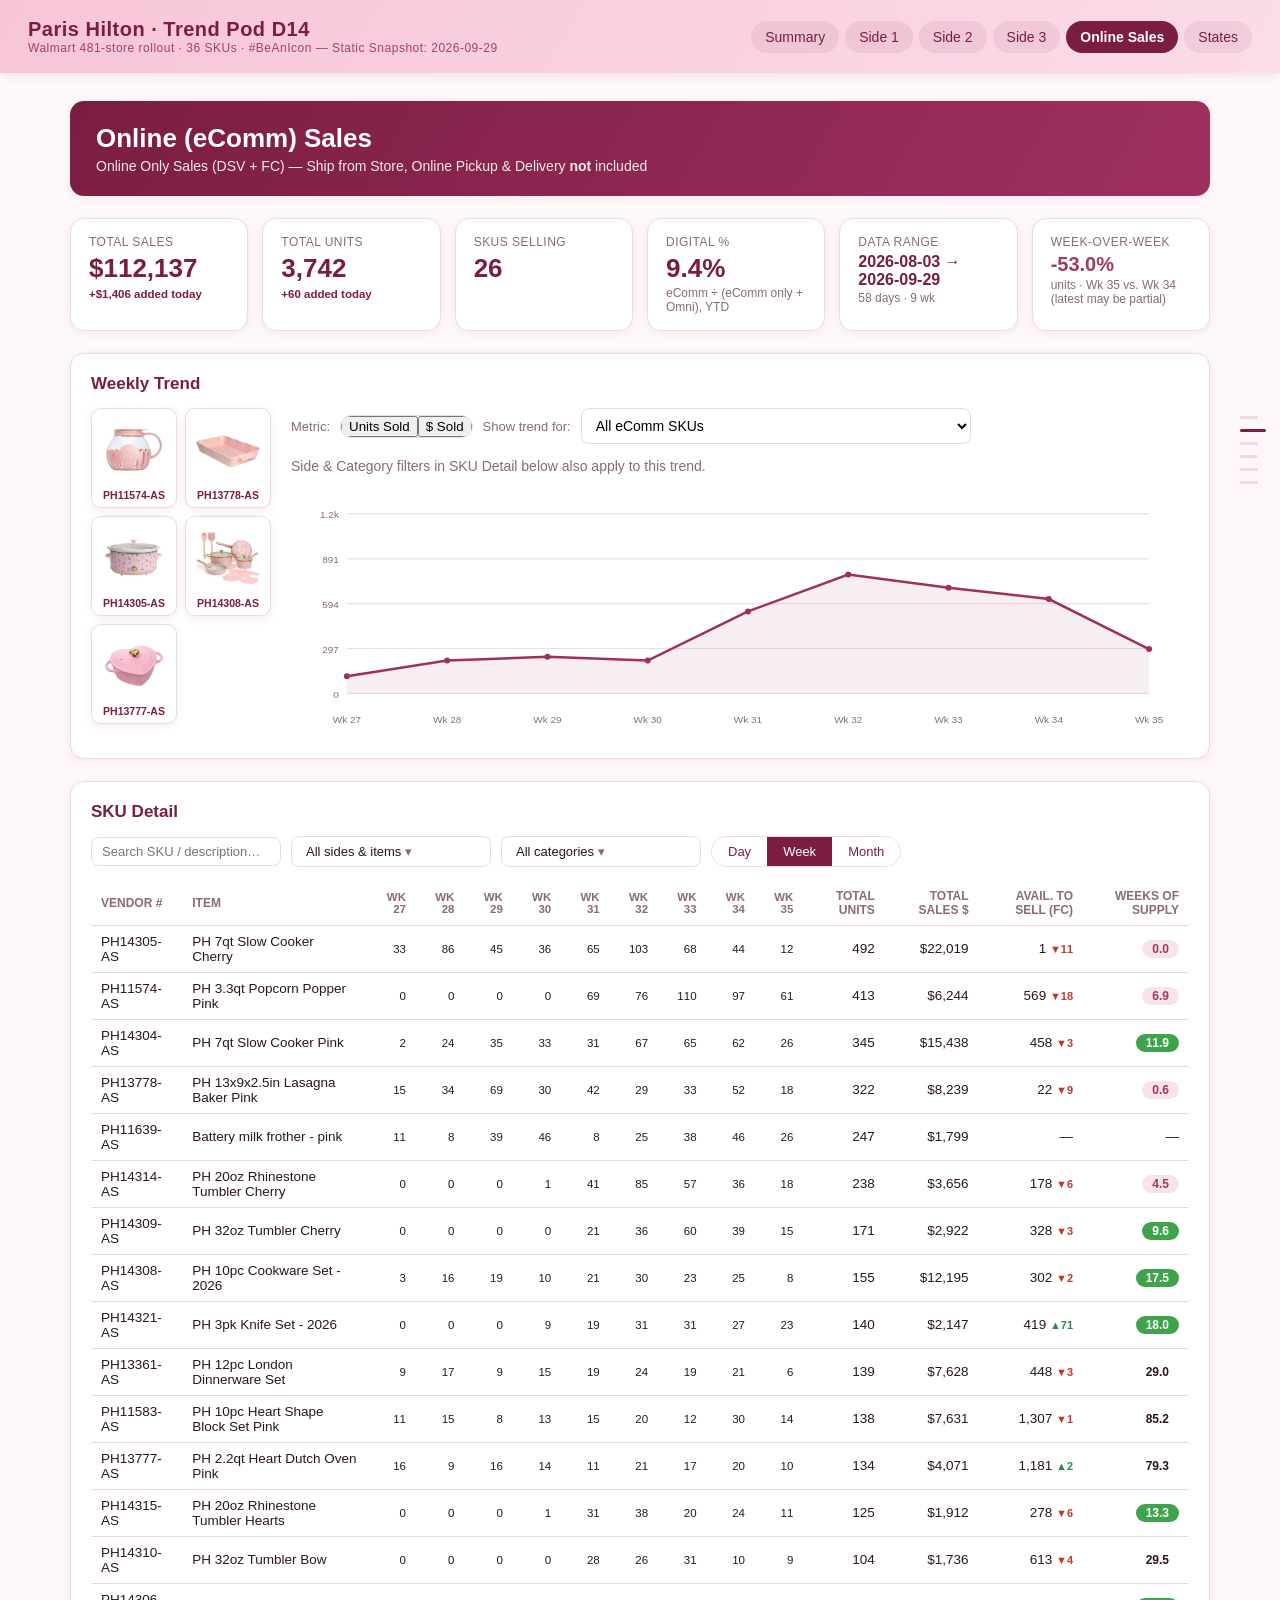
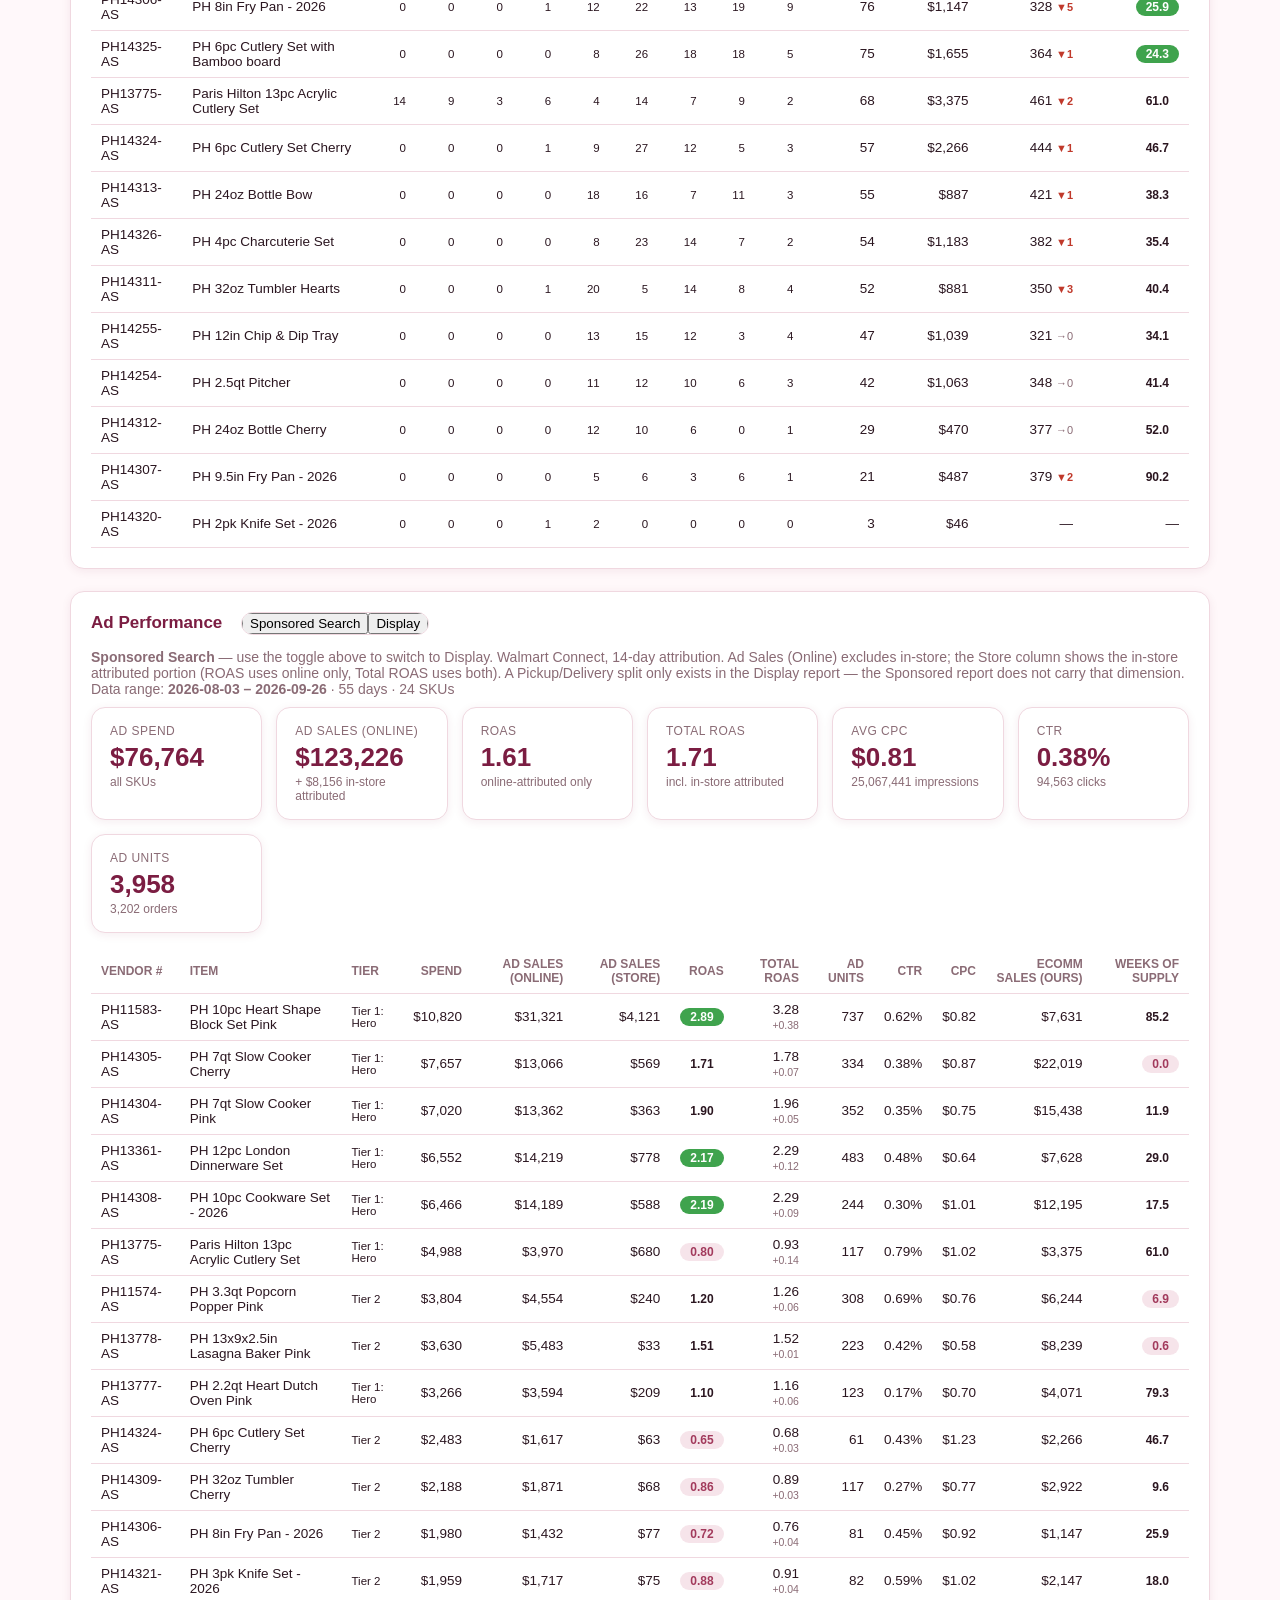
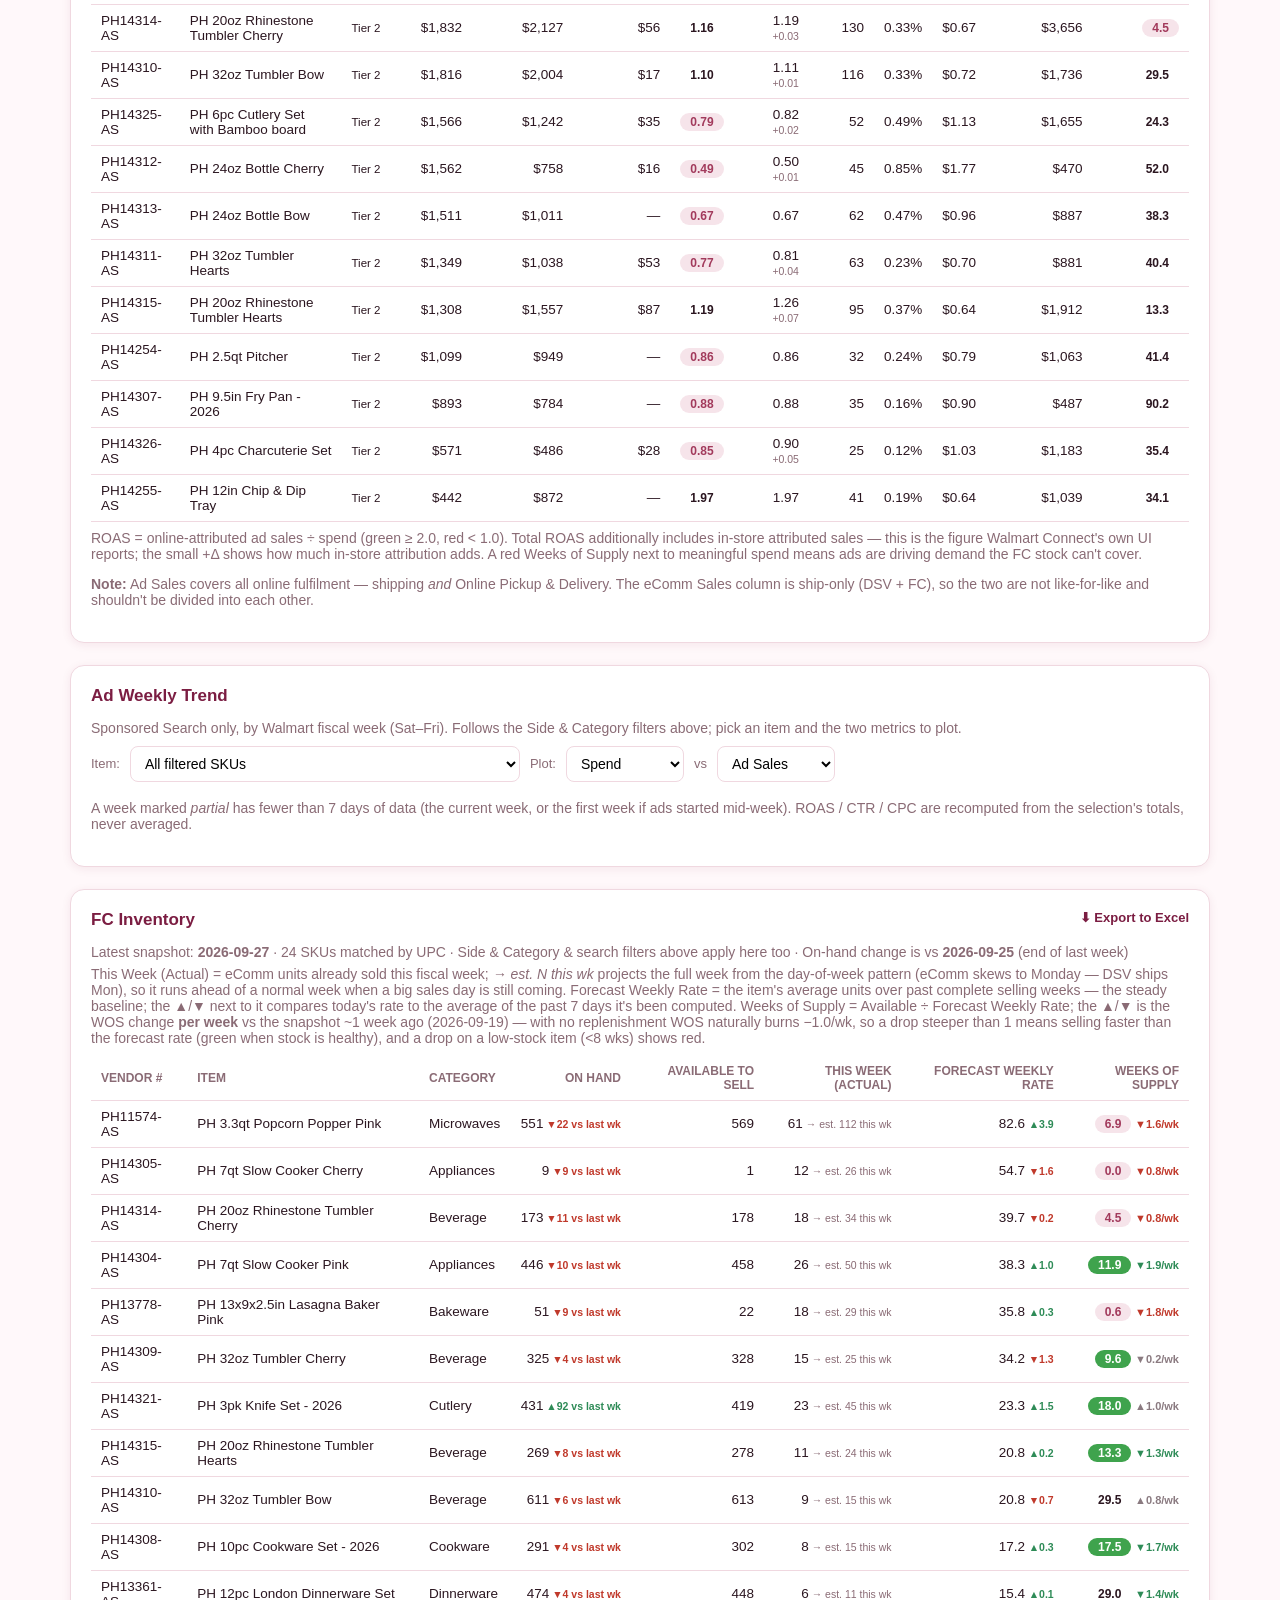
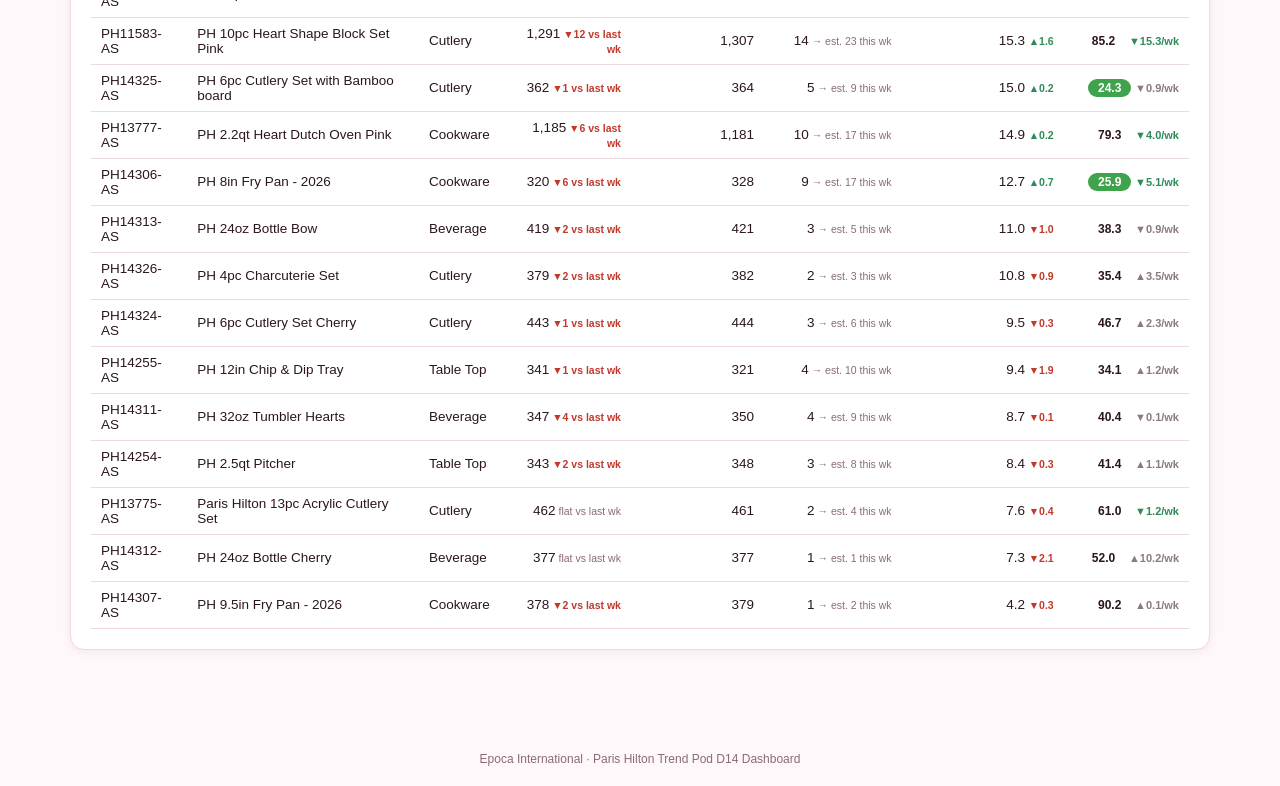
==== commit e2f0020e: "Sync from live app data — 2026-09-30 17:47 UTC" ====
--- a/online.html
+++ b/online.html
@@ -10,7 +10,7 @@
 <div class="topbar">
   <div class="brand">Paris Hilton · Trend Pod D14
     <small>Walmart 481-store rollout · 36 SKUs · #BeAnIcon —
-      Static Snapshot: 2026-09-27</small>
+      Static Snapshot: 2026-09-29</small>
   </div>
   <div class="nav">
     <a href="index.html" class="">Summary</a>
@@ -40,23 +40,23 @@
 </div>
 
 <div class="ecomm-summary-grid" id="olOverview">
-  <div class="kpi-card"><div class="label">Total Sales</div><div class="value">$107,733</div><div class="kpi-delta good-text">+$1,241 added today</div></div>
-  <div class="kpi-card"><div class="label">Total Units</div><div class="value">3,582</div><div class="kpi-delta good-text">+57 added today</div></div>
+  <div class="kpi-card"><div class="label">Total Sales</div><div class="value">$112,137</div><div class="kpi-delta good-text">+$1,406 added today</div></div>
+  <div class="kpi-card"><div class="label">Total Units</div><div class="value">3,742</div><div class="kpi-delta good-text">+60 added today</div></div>
   <div class="kpi-card"><div class="label">SKUs Selling</div><div class="value">26</div></div>
   <div class="kpi-card">
     <div class="label">Digital %</div>
     <div class="value">9.4%</div>
     <div class="sub">eComm ÷ (eComm only + Omni), YTD</div>
   </div>
-  <div class="kpi-card"><div class="label">Data Range</div><div class="value" style="font-size:16px">2026-08-03 → 2026-09-27</div><div class="sub">56 days · 9 wk</div></div>
+  <div class="kpi-card"><div class="label">Data Range</div><div class="value" style="font-size:16px">2026-08-03 → 2026-09-29</div><div class="sub">58 days · 9 wk</div></div>
   <div class="kpi-card">
     <div class="label">Week-over-Week</div>
     <div class="value" style="font-size:20px">
       
-      <span class="bad-text">-10.7%</span>
+      <span class="bad-text">-53.0%</span>
       
     </div>
-    <div class="sub">units · Wk 34 vs. Wk 33 (full weeks)</div>
+    <div class="sub">units · Wk 35 vs. Wk 34 (latest may be partial)</div>
   </div>
 </div>
 
@@ -86,7 +86,7 @@
         <label for="trendItemSelect" style="font-size:13px;color:var(--muted)">Show trend for:</label>
         <select id="trendItemSelect">
           <option value="ALL">All eComm SKUs</option>
-          <option value="684089839" data-side="1" data-cat="APPLIANCES">PH14305-AS — PH 7qt Slow Cooker Cherry</option><option value="662611334" data-side="1" data-cat="MICROWAVES">PH11574-AS — PH 3.3qt Popcorn Popper Pink</option><option value="684089838" data-side="1" data-cat="APPLIANCES">PH14304-AS — PH 7qt Slow Cooker Pink</option><option value="683351641" data-side="2" data-cat="BAKEWARE">PH13778-AS — PH 13x9x2.5in Lasagna Baker Pink</option><option value="662509675" data-side="2" data-cat="APPLIANCES">PH11639-AS — Battery milk frother - pink</option><option value="683351633" data-side="2" data-cat="BEVERAGE">PH14314-AS — PH 20oz Rhinestone Tumbler Cherry</option><option value="683351632" data-side="2" data-cat="BEVERAGE">PH14309-AS — PH 32oz Tumbler Cherry</option><option value="683351638" data-side="1" data-cat="COOKWARE">PH14308-AS — PH 10pc Cookware Set - 2026</option><option value="676149285" data-side="2" data-cat="DINNERWARE">PH13361-AS — PH 12pc London Dinnerware Set</option><option value="683564513" data-side="3" data-cat="CUTLERY">PH14321-AS — PH 3pk Knife Set - 2026</option><option value="683351642" data-side="1" data-cat="COOKWARE">PH13777-AS — PH 2.2qt Heart Dutch Oven Pink</option><option value="662304222" data-side="3" data-cat="CUTLERY">PH11583-AS — PH 10pc Heart Shape Block Set Pink</option><option value="683351629" data-side="2" data-cat="BEVERAGE">PH14315-AS — PH 20oz Rhinestone Tumbler Hearts</option><option value="683351631" data-side="2" data-cat="BEVERAGE">PH14310-AS — PH 32oz Tumbler Bow</option><option value="683564509" data-side="3" data-cat="CUTLERY">PH14325-AS — PH 6pc Cutlery Set with Bamboo board</option><option value="683351639" data-side="1" data-cat="COOKWARE">PH14306-AS — PH 8in Fry Pan - 2026</option><option value="683564516" data-side="3" data-cat="CUTLERY">PH13775-AS — Paris Hilton 13pc Acrylic Cutlery Set</option><option value="683564507" data-side="3" data-cat="CUTLERY">PH14324-AS — PH 6pc Cutlery Set Cherry</option><option value="683564512" data-side="3" data-cat="CUTLERY">PH14326-AS — PH 4pc Charcuterie Set</option><option value="683351627" data-side="2" data-cat="BEVERAGE">PH14313-AS — PH 24oz Bottle Bow</option><option value="683351634" data-side="2" data-cat="BEVERAGE">PH14311-AS — PH 32oz Tumbler Hearts</option><option value="683564579" data-side="2" data-cat="TABLE TOP">PH14255-AS — PH 12in Chip &amp; Dip Tray</option><option value="683564533" data-side="1" data-cat="TABLE TOP">PH14254-AS — PH 2.5qt Pitcher</option><option value="683351628" data-side="2" data-cat="BEVERAGE">PH14312-AS — PH 24oz Bottle Cherry</option><option value="683351640" data-side="1" data-cat="COOKWARE">PH14307-AS — PH 9.5in Fry Pan - 2026</option><option value="683564510" data-side="3" data-cat="CUTLERY">PH14320-AS — PH 2pk Knife Set - 2026</option>
+          <option value="684089839" data-side="1" data-cat="APPLIANCES">PH14305-AS — PH 7qt Slow Cooker Cherry</option><option value="662611334" data-side="1" data-cat="MICROWAVES">PH11574-AS — PH 3.3qt Popcorn Popper Pink</option><option value="684089838" data-side="1" data-cat="APPLIANCES">PH14304-AS — PH 7qt Slow Cooker Pink</option><option value="683351641" data-side="2" data-cat="BAKEWARE">PH13778-AS — PH 13x9x2.5in Lasagna Baker Pink</option><option value="662509675" data-side="2" data-cat="APPLIANCES">PH11639-AS — Battery milk frother - pink</option><option value="683351633" data-side="2" data-cat="BEVERAGE">PH14314-AS — PH 20oz Rhinestone Tumbler Cherry</option><option value="683351632" data-side="2" data-cat="BEVERAGE">PH14309-AS — PH 32oz Tumbler Cherry</option><option value="683351638" data-side="1" data-cat="COOKWARE">PH14308-AS — PH 10pc Cookware Set - 2026</option><option value="683564513" data-side="3" data-cat="CUTLERY">PH14321-AS — PH 3pk Knife Set - 2026</option><option value="676149285" data-side="2" data-cat="DINNERWARE">PH13361-AS — PH 12pc London Dinnerware Set</option><option value="662304222" data-side="3" data-cat="CUTLERY">PH11583-AS — PH 10pc Heart Shape Block Set Pink</option><option value="683351642" data-side="1" data-cat="COOKWARE">PH13777-AS — PH 2.2qt Heart Dutch Oven Pink</option><option value="683351629" data-side="2" data-cat="BEVERAGE">PH14315-AS — PH 20oz Rhinestone Tumbler Hearts</option><option value="683351631" data-side="2" data-cat="BEVERAGE">PH14310-AS — PH 32oz Tumbler Bow</option><option value="683351639" data-side="1" data-cat="COOKWARE">PH14306-AS — PH 8in Fry Pan - 2026</option><option value="683564509" data-side="3" data-cat="CUTLERY">PH14325-AS — PH 6pc Cutlery Set with Bamboo board</option><option value="683564516" data-side="3" data-cat="CUTLERY">PH13775-AS — Paris Hilton 13pc Acrylic Cutlery Set</option><option value="683564507" data-side="3" data-cat="CUTLERY">PH14324-AS — PH 6pc Cutlery Set Cherry</option><option value="683351627" data-side="2" data-cat="BEVERAGE">PH14313-AS — PH 24oz Bottle Bow</option><option value="683564512" data-side="3" data-cat="CUTLERY">PH14326-AS — PH 4pc Charcuterie Set</option><option value="683351634" data-side="2" data-cat="BEVERAGE">PH14311-AS — PH 32oz Tumbler Hearts</option><option value="683564579" data-side="2" data-cat="TABLE TOP">PH14255-AS — PH 12in Chip &amp; Dip Tray</option><option value="683564533" data-side="1" data-cat="TABLE TOP">PH14254-AS — PH 2.5qt Pitcher</option><option value="683351628" data-side="2" data-cat="BEVERAGE">PH14312-AS — PH 24oz Bottle Cherry</option><option value="683351640" data-side="1" data-cat="COOKWARE">PH14307-AS — PH 9.5in Fry Pan - 2026</option><option value="683564510" data-side="3" data-cat="CUTLERY">PH14320-AS — PH 2pk Knife Set - 2026</option>
         </select>
       </div>
       <p class="page-sub" style="margin:4px 0 0">Side &amp; Category filters in SKU Detail below also apply to this trend.</p>
@@ -214,7 +214,7 @@
             <th class="num week-col mcol-2026-08 mcol-fold" style="display:none">08-03</th><th class="num week-col mcol-2026-08 mcol-fold" style="display:none">08-04</th><th class="num week-col mcol-2026-08 mcol-fold" style="display:none">08-05</th><th class="num week-col mcol-2026-08 mcol-fold" style="display:none">08-06</th><th class="num week-col mcol-2026-08 mcol-fold" style="display:none">08-07</th><th class="num week-col mcol-2026-08 mcol-fold" style="display:none">08-08</th><th class="num week-col mcol-2026-08 mcol-fold" style="display:none">08-09</th><th class="num week-col mcol-2026-08 mcol-fold" style="display:none">08-10</th><th class="num week-col mcol-2026-08 mcol-fold" style="display:none">08-11</th><th class="num week-col mcol-2026-08 mcol-fold" style="display:none">08-12</th><th class="num week-col mcol-2026-08 mcol-fold" style="display:none">08-13</th><th class="num week-col mcol-2026-08 mcol-fold" style="display:none">08-14</th><th class="num week-col mcol-2026-08 mcol-fold" style="display:none">08-15</th><th class="num week-col mcol-2026-08 mcol-fold" style="display:none">08-16</th><th class="num week-col mcol-2026-08 mcol-fold" style="display:none">08-17</th><th class="num week-col mcol-2026-08 mcol-fold" style="display:none">08-18</th><th class="num week-col mcol-2026-08 mcol-fold" style="display:none">08-19</th><th class="num week-col mcol-2026-08 mcol-fold" style="display:none">08-20</th><th class="num week-col mcol-2026-08 mcol-fold" style="display:none">08-21</th><th class="num week-col mcol-2026-08 mcol-fold" style="display:none">08-22</th><th class="num week-col mcol-2026-08 mcol-fold" style="display:none">08-23</th><th class="num week-col mcol-2026-08 mcol-fold" style="display:none">08-24</th><th class="num week-col mcol-2026-08 mcol-fold" style="display:none">08-25</th><th class="num week-col mcol-2026-08 mcol-fold" style="display:none">08-26</th><th class="num week-col mcol-2026-08 mcol-fold" style="display:none">08-27</th><th class="num week-col mcol-2026-08 mcol-fold" style="display:none">08-28</th><th class="num week-col mcol-2026-08 mcol-fold" style="display:none">08-29</th><th class="num week-col mcol-2026-08 mcol-fold" style="display:none">08-30</th><th class="num week-col mcol-2026-08 mcol-fold" style="display:none">08-31</th>
           
             <th class="num"><button type="button" class="month-toggle" data-mk="2026-09" title="Expand/collapse earlier daily columns">▸</button> Sep Total</th>
-            <th class="num week-col mcol-2026-09 mcol-fold" style="display:none">09-01</th><th class="num week-col mcol-2026-09 mcol-fold" style="display:none">09-02</th><th class="num week-col mcol-2026-09 mcol-fold" style="display:none">09-03</th><th class="num week-col mcol-2026-09 mcol-fold" style="display:none">09-04</th><th class="num week-col mcol-2026-09 mcol-fold" style="display:none">09-05</th><th class="num week-col mcol-2026-09 mcol-fold" style="display:none">09-06</th><th class="num week-col mcol-2026-09 mcol-fold" style="display:none">09-07</th><th class="num week-col mcol-2026-09 mcol-fold" style="display:none">09-08</th><th class="num week-col mcol-2026-09 mcol-fold" style="display:none">09-09</th><th class="num week-col mcol-2026-09 mcol-fold" style="display:none">09-10</th><th class="num week-col mcol-2026-09 mcol-fold" style="display:none">09-11</th><th class="num week-col mcol-2026-09 mcol-fold" style="display:none">09-12</th><th class="num week-col mcol-2026-09 mcol-fold" style="display:none">09-13</th><th class="num week-col mcol-2026-09 mcol-fold" style="display:none">09-14</th><th class="num week-col mcol-2026-09 mcol-fold" style="display:none">09-15</th><th class="num week-col mcol-2026-09 mcol-fold" style="display:none">09-16</th><th class="num week-col mcol-2026-09 mcol-fold" style="display:none">09-17</th><th class="num week-col mcol-2026-09 mcol-fold" style="display:none">09-18</th><th class="num week-col mcol-2026-09 mcol-fold" style="display:none">09-19</th><th class="num week-col mcol-2026-09 mcol-fold" style="display:none">09-20</th><th class="num week-col mcol-2026-09" >09-21</th><th class="num week-col mcol-2026-09" >09-22</th><th class="num week-col mcol-2026-09" >09-23</th><th class="num week-col mcol-2026-09" >09-24</th><th class="num week-col mcol-2026-09" >09-25</th><th class="num week-col mcol-2026-09" >09-26</th><th class="num week-col mcol-2026-09" >09-27</th>
+            <th class="num week-col mcol-2026-09 mcol-fold" style="display:none">09-01</th><th class="num week-col mcol-2026-09 mcol-fold" style="display:none">09-02</th><th class="num week-col mcol-2026-09 mcol-fold" style="display:none">09-03</th><th class="num week-col mcol-2026-09 mcol-fold" style="display:none">09-04</th><th class="num week-col mcol-2026-09 mcol-fold" style="display:none">09-05</th><th class="num week-col mcol-2026-09 mcol-fold" style="display:none">09-06</th><th class="num week-col mcol-2026-09 mcol-fold" style="display:none">09-07</th><th class="num week-col mcol-2026-09 mcol-fold" style="display:none">09-08</th><th class="num week-col mcol-2026-09 mcol-fold" style="display:none">09-09</th><th class="num week-col mcol-2026-09 mcol-fold" style="display:none">09-10</th><th class="num week-col mcol-2026-09 mcol-fold" style="display:none">09-11</th><th class="num week-col mcol-2026-09 mcol-fold" style="display:none">09-12</th><th class="num week-col mcol-2026-09 mcol-fold" style="display:none">09-13</th><th class="num week-col mcol-2026-09 mcol-fold" style="display:none">09-14</th><th class="num week-col mcol-2026-09 mcol-fold" style="display:none">09-15</th><th class="num week-col mcol-2026-09 mcol-fold" style="display:none">09-16</th><th class="num week-col mcol-2026-09 mcol-fold" style="display:none">09-17</th><th class="num week-col mcol-2026-09 mcol-fold" style="display:none">09-18</th><th class="num week-col mcol-2026-09 mcol-fold" style="display:none">09-19</th><th class="num week-col mcol-2026-09 mcol-fold" style="display:none">09-20</th><th class="num week-col mcol-2026-09 mcol-fold" style="display:none">09-21</th><th class="num week-col mcol-2026-09 mcol-fold" style="display:none">09-22</th><th class="num week-col mcol-2026-09" >09-23</th><th class="num week-col mcol-2026-09" >09-24</th><th class="num week-col mcol-2026-09" >09-25</th><th class="num week-col mcol-2026-09" >09-26</th><th class="num week-col mcol-2026-09" >09-27</th><th class="num week-col mcol-2026-09" >09-28</th><th class="num week-col mcol-2026-09" >09-29</th>
           
           <th class="num">Total Units</th><th class="num">Total Sales $</th><th class="num">Avail. to Sell (FC)</th><th class="num">Weeks of Supply</th>
         </tr></thead>
@@ -226,11 +226,11 @@
               <td class="num"><strong>219</strong></td>
               <td class="num week-col mcol-2026-08 mcol-fold" style="display:none">0</td><td class="num week-col mcol-2026-08 mcol-fold" style="display:none">3</td><td class="num week-col mcol-2026-08 mcol-fold" style="display:none">1</td><td class="num week-col mcol-2026-08 mcol-fold" style="display:none">6</td><td class="num week-col mcol-2026-08 mcol-fold" style="display:none">23</td><td class="num week-col mcol-2026-08 mcol-fold" style="display:none">0</td><td class="num week-col mcol-2026-08 mcol-fold" style="display:none">0</td><td class="num week-col mcol-2026-08 mcol-fold" style="display:none">43</td><td class="num week-col mcol-2026-08 mcol-fold" style="display:none">7</td><td class="num week-col mcol-2026-08 mcol-fold" style="display:none">12</td><td class="num week-col mcol-2026-08 mcol-fold" style="display:none">14</td><td class="num week-col mcol-2026-08 mcol-fold" style="display:none">10</td><td class="num week-col mcol-2026-08 mcol-fold" style="display:none">0</td><td class="num week-col mcol-2026-08 mcol-fold" style="display:none">0</td><td class="num week-col mcol-2026-08 mcol-fold" style="display:none">21</td><td class="num week-col mcol-2026-08 mcol-fold" style="display:none">7</td><td class="num week-col mcol-2026-08 mcol-fold" style="display:none">6</td><td class="num week-col mcol-2026-08 mcol-fold" style="display:none">6</td><td class="num week-col mcol-2026-08 mcol-fold" style="display:none">5</td><td class="num week-col mcol-2026-08 mcol-fold" style="display:none">-1</td><td class="num week-col mcol-2026-08 mcol-fold" style="display:none">0</td><td class="num week-col mcol-2026-08 mcol-fold" style="display:none">1</td><td class="num week-col mcol-2026-08 mcol-fold" style="display:none">3</td><td class="num week-col mcol-2026-08 mcol-fold" style="display:none">17</td><td class="num week-col mcol-2026-08 mcol-fold" style="display:none">3</td><td class="num week-col mcol-2026-08 mcol-fold" style="display:none">13</td><td class="num week-col mcol-2026-08 mcol-fold" style="display:none">4</td><td class="num week-col mcol-2026-08 mcol-fold" style="display:none">4</td><td class="num week-col mcol-2026-08 mcol-fold" style="display:none">11</td>
             
-              <td class="num"><strong>271</strong></td>
-              <td class="num week-col mcol-2026-09 mcol-fold" style="display:none">10</td><td class="num week-col mcol-2026-09 mcol-fold" style="display:none">16</td><td class="num week-col mcol-2026-09 mcol-fold" style="display:none">14</td><td class="num week-col mcol-2026-09 mcol-fold" style="display:none">6</td><td class="num week-col mcol-2026-09 mcol-fold" style="display:none">11</td><td class="num week-col mcol-2026-09 mcol-fold" style="display:none">6</td><td class="num week-col mcol-2026-09 mcol-fold" style="display:none">6</td><td class="num week-col mcol-2026-09 mcol-fold" style="display:none">15</td><td class="num week-col mcol-2026-09 mcol-fold" style="display:none">38</td><td class="num week-col mcol-2026-09 mcol-fold" style="display:none">13</td><td class="num week-col mcol-2026-09 mcol-fold" style="display:none">14</td><td class="num week-col mcol-2026-09 mcol-fold" style="display:none">16</td><td class="num week-col mcol-2026-09 mcol-fold" style="display:none">12</td><td class="num week-col mcol-2026-09 mcol-fold" style="display:none">8</td><td class="num week-col mcol-2026-09 mcol-fold" style="display:none">9</td><td class="num week-col mcol-2026-09 mcol-fold" style="display:none">7</td><td class="num week-col mcol-2026-09 mcol-fold" style="display:none">10</td><td class="num week-col mcol-2026-09 mcol-fold" style="display:none">6</td><td class="num week-col mcol-2026-09 mcol-fold" style="display:none">10</td><td class="num week-col mcol-2026-09 mcol-fold" style="display:none">4</td><td class="num week-col mcol-2026-09" >8</td><td class="num week-col mcol-2026-09" >3</td><td class="num week-col mcol-2026-09" >4</td><td class="num week-col mcol-2026-09" >5</td><td class="num week-col mcol-2026-09" >10</td><td class="num week-col mcol-2026-09" >9</td><td class="num week-col mcol-2026-09" >1</td>
-            
-            <td class="num">490</td><td class="num">$21,929</td>
-            <td class="num">12 <span style="font-size:11px;font-weight:600;color:#C0392B">▼9</span></td><td class="num"><span class="pill bad">0.2</span></td>
+              <td class="num"><strong>273</strong></td>
+              <td class="num week-col mcol-2026-09 mcol-fold" style="display:none">10</td><td class="num week-col mcol-2026-09 mcol-fold" style="display:none">16</td><td class="num week-col mcol-2026-09 mcol-fold" style="display:none">14</td><td class="num week-col mcol-2026-09 mcol-fold" style="display:none">6</td><td class="num week-col mcol-2026-09 mcol-fold" style="display:none">11</td><td class="num week-col mcol-2026-09 mcol-fold" style="display:none">6</td><td class="num week-col mcol-2026-09 mcol-fold" style="display:none">6</td><td class="num week-col mcol-2026-09 mcol-fold" style="display:none">15</td><td class="num week-col mcol-2026-09 mcol-fold" style="display:none">38</td><td class="num week-col mcol-2026-09 mcol-fold" style="display:none">13</td><td class="num week-col mcol-2026-09 mcol-fold" style="display:none">14</td><td class="num week-col mcol-2026-09 mcol-fold" style="display:none">16</td><td class="num week-col mcol-2026-09 mcol-fold" style="display:none">12</td><td class="num week-col mcol-2026-09 mcol-fold" style="display:none">8</td><td class="num week-col mcol-2026-09 mcol-fold" style="display:none">9</td><td class="num week-col mcol-2026-09 mcol-fold" style="display:none">7</td><td class="num week-col mcol-2026-09 mcol-fold" style="display:none">10</td><td class="num week-col mcol-2026-09 mcol-fold" style="display:none">6</td><td class="num week-col mcol-2026-09 mcol-fold" style="display:none">10</td><td class="num week-col mcol-2026-09 mcol-fold" style="display:none">4</td><td class="num week-col mcol-2026-09 mcol-fold" style="display:none">8</td><td class="num week-col mcol-2026-09 mcol-fold" style="display:none">3</td><td class="num week-col mcol-2026-09" >4</td><td class="num week-col mcol-2026-09" >5</td><td class="num week-col mcol-2026-09" >10</td><td class="num week-col mcol-2026-09" >9</td><td class="num week-col mcol-2026-09" >1</td><td class="num week-col mcol-2026-09" >3</td><td class="num week-col mcol-2026-09" >-1</td>
+            
+            <td class="num">492</td><td class="num">$22,019</td>
+            <td class="num">1 <span style="font-size:11px;font-weight:600;color:#C0392B">▼11</span></td><td class="num"><span class="pill bad">0.0</span></td>
           </tr>
           
           <tr data-side="1" data-cat="MICROWAVES" data-vsid="PH11574-AS" data-item="662611334">
@@ -239,11 +239,11 @@
               <td class="num"><strong>30</strong></td>
               <td class="num week-col mcol-2026-08 mcol-fold" style="display:none">0</td><td class="num week-col mcol-2026-08 mcol-fold" style="display:none">0</td><td class="num week-col mcol-2026-08 mcol-fold" style="display:none">0</td><td class="num week-col mcol-2026-08 mcol-fold" style="display:none">0</td><td class="num week-col mcol-2026-08 mcol-fold" style="display:none">0</td><td class="num week-col mcol-2026-08 mcol-fold" style="display:none">0</td><td class="num week-col mcol-2026-08 mcol-fold" style="display:none">0</td><td class="num week-col mcol-2026-08 mcol-fold" style="display:none">0</td><td class="num week-col mcol-2026-08 mcol-fold" style="display:none">0</td><td class="num week-col mcol-2026-08 mcol-fold" style="display:none">0</td><td class="num week-col mcol-2026-08 mcol-fold" style="display:none">0</td><td class="num week-col mcol-2026-08 mcol-fold" style="display:none">0</td><td class="num week-col mcol-2026-08 mcol-fold" style="display:none">0</td><td class="num week-col mcol-2026-08 mcol-fold" style="display:none">0</td><td class="num week-col mcol-2026-08 mcol-fold" style="display:none">0</td><td class="num week-col mcol-2026-08 mcol-fold" style="display:none">0</td><td class="num week-col mcol-2026-08 mcol-fold" style="display:none">0</td><td class="num week-col mcol-2026-08 mcol-fold" style="display:none">0</td><td class="num week-col mcol-2026-08 mcol-fold" style="display:none">0</td><td class="num week-col mcol-2026-08 mcol-fold" style="display:none">0</td><td class="num week-col mcol-2026-08 mcol-fold" style="display:none">0</td><td class="num week-col mcol-2026-08 mcol-fold" style="display:none">0</td><td class="num week-col mcol-2026-08 mcol-fold" style="display:none">0</td><td class="num week-col mcol-2026-08 mcol-fold" style="display:none">0</td><td class="num week-col mcol-2026-08 mcol-fold" style="display:none">0</td><td class="num week-col mcol-2026-08 mcol-fold" style="display:none">0</td><td class="num week-col mcol-2026-08 mcol-fold" style="display:none">8</td><td class="num week-col mcol-2026-08 mcol-fold" style="display:none">10</td><td class="num week-col mcol-2026-08 mcol-fold" style="display:none">12</td>
             
-              <td class="num"><strong>344</strong></td>
-              <td class="num week-col mcol-2026-09 mcol-fold" style="display:none">4</td><td class="num week-col mcol-2026-09 mcol-fold" style="display:none">12</td><td class="num week-col mcol-2026-09 mcol-fold" style="display:none">9</td><td class="num week-col mcol-2026-09 mcol-fold" style="display:none">14</td><td class="num week-col mcol-2026-09 mcol-fold" style="display:none">13</td><td class="num week-col mcol-2026-09 mcol-fold" style="display:none">9</td><td class="num week-col mcol-2026-09 mcol-fold" style="display:none">13</td><td class="num week-col mcol-2026-09 mcol-fold" style="display:none">9</td><td class="num week-col mcol-2026-09 mcol-fold" style="display:none">11</td><td class="num week-col mcol-2026-09 mcol-fold" style="display:none">10</td><td class="num week-col mcol-2026-09 mcol-fold" style="display:none">11</td><td class="num week-col mcol-2026-09 mcol-fold" style="display:none">7</td><td class="num week-col mcol-2026-09 mcol-fold" style="display:none">21</td><td class="num week-col mcol-2026-09 mcol-fold" style="display:none">16</td><td class="num week-col mcol-2026-09 mcol-fold" style="display:none">10</td><td class="num week-col mcol-2026-09 mcol-fold" style="display:none">12</td><td class="num week-col mcol-2026-09 mcol-fold" style="display:none">22</td><td class="num week-col mcol-2026-09 mcol-fold" style="display:none">22</td><td class="num week-col mcol-2026-09 mcol-fold" style="display:none">14</td><td class="num week-col mcol-2026-09 mcol-fold" style="display:none">18</td><td class="num week-col mcol-2026-09" >16</td><td class="num week-col mcol-2026-09" >12</td><td class="num week-col mcol-2026-09" >14</td><td class="num week-col mcol-2026-09" >8</td><td class="num week-col mcol-2026-09" >15</td><td class="num week-col mcol-2026-09" >15</td><td class="num week-col mcol-2026-09" >7</td>
-            
-            <td class="num">374</td><td class="num">$5,638</td>
-            <td class="num">587 <span style="font-size:11px;font-weight:600;color:#C0392B">▼9</span></td><td class="num"><span class="pill bad">7.8</span></td>
+              <td class="num"><strong>383</strong></td>
+              <td class="num week-col mcol-2026-09 mcol-fold" style="display:none">4</td><td class="num week-col mcol-2026-09 mcol-fold" style="display:none">12</td><td class="num week-col mcol-2026-09 mcol-fold" style="display:none">9</td><td class="num week-col mcol-2026-09 mcol-fold" style="display:none">14</td><td class="num week-col mcol-2026-09 mcol-fold" style="display:none">13</td><td class="num week-col mcol-2026-09 mcol-fold" style="display:none">9</td><td class="num week-col mcol-2026-09 mcol-fold" style="display:none">13</td><td class="num week-col mcol-2026-09 mcol-fold" style="display:none">9</td><td class="num week-col mcol-2026-09 mcol-fold" style="display:none">11</td><td class="num week-col mcol-2026-09 mcol-fold" style="display:none">10</td><td class="num week-col mcol-2026-09 mcol-fold" style="display:none">11</td><td class="num week-col mcol-2026-09 mcol-fold" style="display:none">7</td><td class="num week-col mcol-2026-09 mcol-fold" style="display:none">21</td><td class="num week-col mcol-2026-09 mcol-fold" style="display:none">16</td><td class="num week-col mcol-2026-09 mcol-fold" style="display:none">10</td><td class="num week-col mcol-2026-09 mcol-fold" style="display:none">12</td><td class="num week-col mcol-2026-09 mcol-fold" style="display:none">22</td><td class="num week-col mcol-2026-09 mcol-fold" style="display:none">22</td><td class="num week-col mcol-2026-09 mcol-fold" style="display:none">14</td><td class="num week-col mcol-2026-09 mcol-fold" style="display:none">18</td><td class="num week-col mcol-2026-09 mcol-fold" style="display:none">16</td><td class="num week-col mcol-2026-09 mcol-fold" style="display:none">12</td><td class="num week-col mcol-2026-09" >14</td><td class="num week-col mcol-2026-09" >8</td><td class="num week-col mcol-2026-09" >15</td><td class="num week-col mcol-2026-09" >15</td><td class="num week-col mcol-2026-09" >7</td><td class="num week-col mcol-2026-09" >20</td><td class="num week-col mcol-2026-09" >19</td>
+            
+            <td class="num">413</td><td class="num">$6,244</td>
+            <td class="num">569 <span style="font-size:11px;font-weight:600;color:#C0392B">▼18</span></td><td class="num"><span class="pill bad">6.9</span></td>
           </tr>
           
           <tr data-side="1" data-cat="APPLIANCES" data-vsid="PH14304-AS" data-item="684089838">
@@ -252,11 +252,11 @@
               <td class="num"><strong>102</strong></td>
               <td class="num week-col mcol-2026-08 mcol-fold" style="display:none">0</td><td class="num week-col mcol-2026-08 mcol-fold" style="display:none">0</td><td class="num week-col mcol-2026-08 mcol-fold" style="display:none">1</td><td class="num week-col mcol-2026-08 mcol-fold" style="display:none">1</td><td class="num week-col mcol-2026-08 mcol-fold" style="display:none">0</td><td class="num week-col mcol-2026-08 mcol-fold" style="display:none">0</td><td class="num week-col mcol-2026-08 mcol-fold" style="display:none">0</td><td class="num week-col mcol-2026-08 mcol-fold" style="display:none">11</td><td class="num week-col mcol-2026-08 mcol-fold" style="display:none">4</td><td class="num week-col mcol-2026-08 mcol-fold" style="display:none">4</td><td class="num week-col mcol-2026-08 mcol-fold" style="display:none">2</td><td class="num week-col mcol-2026-08 mcol-fold" style="display:none">3</td><td class="num week-col mcol-2026-08 mcol-fold" style="display:none">0</td><td class="num week-col mcol-2026-08 mcol-fold" style="display:none">0</td><td class="num week-col mcol-2026-08 mcol-fold" style="display:none">10</td><td class="num week-col mcol-2026-08 mcol-fold" style="display:none">5</td><td class="num week-col mcol-2026-08 mcol-fold" style="display:none">5</td><td class="num week-col mcol-2026-08 mcol-fold" style="display:none">8</td><td class="num week-col mcol-2026-08 mcol-fold" style="display:none">7</td><td class="num week-col mcol-2026-08 mcol-fold" style="display:none">0</td><td class="num week-col mcol-2026-08 mcol-fold" style="display:none">0</td><td class="num week-col mcol-2026-08 mcol-fold" style="display:none">12</td><td class="num week-col mcol-2026-08 mcol-fold" style="display:none">2</td><td class="num week-col mcol-2026-08 mcol-fold" style="display:none">8</td><td class="num week-col mcol-2026-08 mcol-fold" style="display:none">4</td><td class="num week-col mcol-2026-08 mcol-fold" style="display:none">7</td><td class="num week-col mcol-2026-08 mcol-fold" style="display:none">3</td><td class="num week-col mcol-2026-08 mcol-fold" style="display:none">2</td><td class="num week-col mcol-2026-08 mcol-fold" style="display:none">3</td>
             
-              <td class="num"><strong>227</strong></td>
-              <td class="num week-col mcol-2026-09 mcol-fold" style="display:none">7</td><td class="num week-col mcol-2026-09 mcol-fold" style="display:none">3</td><td class="num week-col mcol-2026-09 mcol-fold" style="display:none">7</td><td class="num week-col mcol-2026-09 mcol-fold" style="display:none">6</td><td class="num week-col mcol-2026-09 mcol-fold" style="display:none">9</td><td class="num week-col mcol-2026-09 mcol-fold" style="display:none">6</td><td class="num week-col mcol-2026-09 mcol-fold" style="display:none">5</td><td class="num week-col mcol-2026-09 mcol-fold" style="display:none">12</td><td class="num week-col mcol-2026-09 mcol-fold" style="display:none">10</td><td class="num week-col mcol-2026-09 mcol-fold" style="display:none">14</td><td class="num week-col mcol-2026-09 mcol-fold" style="display:none">11</td><td class="num week-col mcol-2026-09 mcol-fold" style="display:none">6</td><td class="num week-col mcol-2026-09 mcol-fold" style="display:none">18</td><td class="num week-col mcol-2026-09 mcol-fold" style="display:none">4</td><td class="num week-col mcol-2026-09 mcol-fold" style="display:none">9</td><td class="num week-col mcol-2026-09 mcol-fold" style="display:none">8</td><td class="num week-col mcol-2026-09 mcol-fold" style="display:none">13</td><td class="num week-col mcol-2026-09 mcol-fold" style="display:none">7</td><td class="num week-col mcol-2026-09 mcol-fold" style="display:none">10</td><td class="num week-col mcol-2026-09 mcol-fold" style="display:none">11</td><td class="num week-col mcol-2026-09" >8</td><td class="num week-col mcol-2026-09" >10</td><td class="num week-col mcol-2026-09" >10</td><td class="num week-col mcol-2026-09" >7</td><td class="num week-col mcol-2026-09" >6</td><td class="num week-col mcol-2026-09" >7</td><td class="num week-col mcol-2026-09" >3</td>
-            
-            <td class="num">329</td><td class="num">$14,719</td>
-            <td class="num">461 <span style="font-size:11px;font-weight:600;color:#C0392B">▼12</span></td><td class="num"><span class="pill ok">12.6</span></td>
+              <td class="num"><strong>243</strong></td>
+              <td class="num week-col mcol-2026-09 mcol-fold" style="display:none">7</td><td class="num week-col mcol-2026-09 mcol-fold" style="display:none">3</td><td class="num week-col mcol-2026-09 mcol-fold" style="display:none">7</td><td class="num week-col mcol-2026-09 mcol-fold" style="display:none">6</td><td class="num week-col mcol-2026-09 mcol-fold" style="display:none">9</td><td class="num week-col mcol-2026-09 mcol-fold" style="display:none">6</td><td class="num week-col mcol-2026-09 mcol-fold" style="display:none">5</td><td class="num week-col mcol-2026-09 mcol-fold" style="display:none">12</td><td class="num week-col mcol-2026-09 mcol-fold" style="display:none">10</td><td class="num week-col mcol-2026-09 mcol-fold" style="display:none">14</td><td class="num week-col mcol-2026-09 mcol-fold" style="display:none">11</td><td class="num week-col mcol-2026-09 mcol-fold" style="display:none">6</td><td class="num week-col mcol-2026-09 mcol-fold" style="display:none">18</td><td class="num week-col mcol-2026-09 mcol-fold" style="display:none">4</td><td class="num week-col mcol-2026-09 mcol-fold" style="display:none">9</td><td class="num week-col mcol-2026-09 mcol-fold" style="display:none">8</td><td class="num week-col mcol-2026-09 mcol-fold" style="display:none">13</td><td class="num week-col mcol-2026-09 mcol-fold" style="display:none">7</td><td class="num week-col mcol-2026-09 mcol-fold" style="display:none">10</td><td class="num week-col mcol-2026-09 mcol-fold" style="display:none">11</td><td class="num week-col mcol-2026-09 mcol-fold" style="display:none">8</td><td class="num week-col mcol-2026-09 mcol-fold" style="display:none">10</td><td class="num week-col mcol-2026-09" >10</td><td class="num week-col mcol-2026-09" >7</td><td class="num week-col mcol-2026-09" >6</td><td class="num week-col mcol-2026-09" >7</td><td class="num week-col mcol-2026-09" >3</td><td class="num week-col mcol-2026-09" >10</td><td class="num week-col mcol-2026-09" >6</td>
+            
+            <td class="num">345</td><td class="num">$15,438</td>
+            <td class="num">458 <span style="font-size:11px;font-weight:600;color:#C0392B">▼3</span></td><td class="num"><span class="pill ok">11.9</span></td>
           </tr>
           
           <tr data-side="2" data-cat="BAKEWARE" data-vsid="PH13778-AS" data-item="683351641">
@@ -265,11 +265,11 @@
               <td class="num"><strong>165</strong></td>
               <td class="num week-col mcol-2026-08 mcol-fold" style="display:none">8</td><td class="num week-col mcol-2026-08 mcol-fold" style="display:none">2</td><td class="num week-col mcol-2026-08 mcol-fold" style="display:none">1</td><td class="num week-col mcol-2026-08 mcol-fold" style="display:none">2</td><td class="num week-col mcol-2026-08 mcol-fold" style="display:none">2</td><td class="num week-col mcol-2026-08 mcol-fold" style="display:none">0</td><td class="num week-col mcol-2026-08 mcol-fold" style="display:none">0</td><td class="num week-col mcol-2026-08 mcol-fold" style="display:none">8</td><td class="num week-col mcol-2026-08 mcol-fold" style="display:none">9</td><td class="num week-col mcol-2026-08 mcol-fold" style="display:none">6</td><td class="num week-col mcol-2026-08 mcol-fold" style="display:none">6</td><td class="num week-col mcol-2026-08 mcol-fold" style="display:none">5</td><td class="num week-col mcol-2026-08 mcol-fold" style="display:none">0</td><td class="num week-col mcol-2026-08 mcol-fold" style="display:none">0</td><td class="num week-col mcol-2026-08 mcol-fold" style="display:none">42</td><td class="num week-col mcol-2026-08 mcol-fold" style="display:none">9</td><td class="num week-col mcol-2026-08 mcol-fold" style="display:none">7</td><td class="num week-col mcol-2026-08 mcol-fold" style="display:none">6</td><td class="num week-col mcol-2026-08 mcol-fold" style="display:none">5</td><td class="num week-col mcol-2026-08 mcol-fold" style="display:none">0</td><td class="num week-col mcol-2026-08 mcol-fold" style="display:none">0</td><td class="num week-col mcol-2026-08 mcol-fold" style="display:none">13</td><td class="num week-col mcol-2026-08 mcol-fold" style="display:none">3</td><td class="num week-col mcol-2026-08 mcol-fold" style="display:none">4</td><td class="num week-col mcol-2026-08 mcol-fold" style="display:none">8</td><td class="num week-col mcol-2026-08 mcol-fold" style="display:none">2</td><td class="num week-col mcol-2026-08 mcol-fold" style="display:none">1</td><td class="num week-col mcol-2026-08 mcol-fold" style="display:none">4</td><td class="num week-col mcol-2026-08 mcol-fold" style="display:none">12</td>
             
-              <td class="num"><strong>147</strong></td>
-              <td class="num week-col mcol-2026-09 mcol-fold" style="display:none">8</td><td class="num week-col mcol-2026-09 mcol-fold" style="display:none">8</td><td class="num week-col mcol-2026-09 mcol-fold" style="display:none">6</td><td class="num week-col mcol-2026-09 mcol-fold" style="display:none">3</td><td class="num week-col mcol-2026-09 mcol-fold" style="display:none">0</td><td class="num week-col mcol-2026-09 mcol-fold" style="display:none">7</td><td class="num week-col mcol-2026-09 mcol-fold" style="display:none">4</td><td class="num week-col mcol-2026-09 mcol-fold" style="display:none">4</td><td class="num week-col mcol-2026-09 mcol-fold" style="display:none">6</td><td class="num week-col mcol-2026-09 mcol-fold" style="display:none">2</td><td class="num week-col mcol-2026-09 mcol-fold" style="display:none">6</td><td class="num week-col mcol-2026-09 mcol-fold" style="display:none">6</td><td class="num week-col mcol-2026-09 mcol-fold" style="display:none">8</td><td class="num week-col mcol-2026-09 mcol-fold" style="display:none">2</td><td class="num week-col mcol-2026-09 mcol-fold" style="display:none">2</td><td class="num week-col mcol-2026-09 mcol-fold" style="display:none">6</td><td class="num week-col mcol-2026-09 mcol-fold" style="display:none">7</td><td class="num week-col mcol-2026-09 mcol-fold" style="display:none">2</td><td class="num week-col mcol-2026-09 mcol-fold" style="display:none">8</td><td class="num week-col mcol-2026-09 mcol-fold" style="display:none">10</td><td class="num week-col mcol-2026-09" >10</td><td class="num week-col mcol-2026-09" >7</td><td class="num week-col mcol-2026-09" >4</td><td class="num week-col mcol-2026-09" >6</td><td class="num week-col mcol-2026-09" >7</td><td class="num week-col mcol-2026-09" >4</td><td class="num week-col mcol-2026-09" >4</td>
-            
-            <td class="num">312</td><td class="num">$7,989</td>
-            <td class="num">31 <span style="font-size:11px;font-weight:600;color:#C0392B">▼7</span></td><td class="num"><span class="pill bad">0.9</span></td>
+              <td class="num"><strong>157</strong></td>
+              <td class="num week-col mcol-2026-09 mcol-fold" style="display:none">8</td><td class="num week-col mcol-2026-09 mcol-fold" style="display:none">8</td><td class="num week-col mcol-2026-09 mcol-fold" style="display:none">6</td><td class="num week-col mcol-2026-09 mcol-fold" style="display:none">3</td><td class="num week-col mcol-2026-09 mcol-fold" style="display:none">0</td><td class="num week-col mcol-2026-09 mcol-fold" style="display:none">7</td><td class="num week-col mcol-2026-09 mcol-fold" style="display:none">4</td><td class="num week-col mcol-2026-09 mcol-fold" style="display:none">4</td><td class="num week-col mcol-2026-09 mcol-fold" style="display:none">6</td><td class="num week-col mcol-2026-09 mcol-fold" style="display:none">2</td><td class="num week-col mcol-2026-09 mcol-fold" style="display:none">6</td><td class="num week-col mcol-2026-09 mcol-fold" style="display:none">6</td><td class="num week-col mcol-2026-09 mcol-fold" style="display:none">8</td><td class="num week-col mcol-2026-09 mcol-fold" style="display:none">2</td><td class="num week-col mcol-2026-09 mcol-fold" style="display:none">2</td><td class="num week-col mcol-2026-09 mcol-fold" style="display:none">6</td><td class="num week-col mcol-2026-09 mcol-fold" style="display:none">7</td><td class="num week-col mcol-2026-09 mcol-fold" style="display:none">2</td><td class="num week-col mcol-2026-09 mcol-fold" style="display:none">8</td><td class="num week-col mcol-2026-09 mcol-fold" style="display:none">10</td><td class="num week-col mcol-2026-09 mcol-fold" style="display:none">10</td><td class="num week-col mcol-2026-09 mcol-fold" style="display:none">7</td><td class="num week-col mcol-2026-09" >4</td><td class="num week-col mcol-2026-09" >6</td><td class="num week-col mcol-2026-09" >7</td><td class="num week-col mcol-2026-09" >4</td><td class="num week-col mcol-2026-09" >4</td><td class="num week-col mcol-2026-09" >4</td><td class="num week-col mcol-2026-09" >6</td>
+            
+            <td class="num">322</td><td class="num">$8,239</td>
+            <td class="num">22 <span style="font-size:11px;font-weight:600;color:#C0392B">▼9</span></td><td class="num"><span class="pill bad">0.6</span></td>
           </tr>
           
           <tr data-side="2" data-cat="APPLIANCES" data-vsid="PH11639-AS" data-item="662509675">
@@ -278,10 +278,10 @@
               <td class="num"><strong>112</strong></td>
               <td class="num week-col mcol-2026-08 mcol-fold" style="display:none">1</td><td class="num week-col mcol-2026-08 mcol-fold" style="display:none">0</td><td class="num week-col mcol-2026-08 mcol-fold" style="display:none">7</td><td class="num week-col mcol-2026-08 mcol-fold" style="display:none">1</td><td class="num week-col mcol-2026-08 mcol-fold" style="display:none">2</td><td class="num week-col mcol-2026-08 mcol-fold" style="display:none">0</td><td class="num week-col mcol-2026-08 mcol-fold" style="display:none">0</td><td class="num week-col mcol-2026-08 mcol-fold" style="display:none">0</td><td class="num week-col mcol-2026-08 mcol-fold" style="display:none">3</td><td class="num week-col mcol-2026-08 mcol-fold" style="display:none">0</td><td class="num week-col mcol-2026-08 mcol-fold" style="display:none">3</td><td class="num week-col mcol-2026-08 mcol-fold" style="display:none">2</td><td class="num week-col mcol-2026-08 mcol-fold" style="display:none">5</td><td class="num week-col mcol-2026-08 mcol-fold" style="display:none">3</td><td class="num week-col mcol-2026-08 mcol-fold" style="display:none">14</td><td class="num week-col mcol-2026-08 mcol-fold" style="display:none">7</td><td class="num week-col mcol-2026-08 mcol-fold" style="display:none">3</td><td class="num week-col mcol-2026-08 mcol-fold" style="display:none">6</td><td class="num week-col mcol-2026-08 mcol-fold" style="display:none">1</td><td class="num week-col mcol-2026-08 mcol-fold" style="display:none">7</td><td class="num week-col mcol-2026-08 mcol-fold" style="display:none">6</td><td class="num week-col mcol-2026-08 mcol-fold" style="display:none">7</td><td class="num week-col mcol-2026-08 mcol-fold" style="display:none">5</td><td class="num week-col mcol-2026-08 mcol-fold" style="display:none">5</td><td class="num week-col mcol-2026-08 mcol-fold" style="display:none">6</td><td class="num week-col mcol-2026-08 mcol-fold" style="display:none">10</td><td class="num week-col mcol-2026-08 mcol-fold" style="display:none">3</td><td class="num week-col mcol-2026-08 mcol-fold" style="display:none">3</td><td class="num week-col mcol-2026-08 mcol-fold" style="display:none">2</td>
             
-              <td class="num"><strong>126</strong></td>
-              <td class="num week-col mcol-2026-09 mcol-fold" style="display:none">0</td><td class="num week-col mcol-2026-09 mcol-fold" style="display:none">0</td><td class="num week-col mcol-2026-09 mcol-fold" style="display:none">0</td><td class="num week-col mcol-2026-09 mcol-fold" style="display:none">0</td><td class="num week-col mcol-2026-09 mcol-fold" style="display:none">0</td><td class="num week-col mcol-2026-09 mcol-fold" style="display:none">3</td><td class="num week-col mcol-2026-09 mcol-fold" style="display:none">1</td><td class="num week-col mcol-2026-09 mcol-fold" style="display:none">3</td><td class="num week-col mcol-2026-09 mcol-fold" style="display:none">2</td><td class="num week-col mcol-2026-09 mcol-fold" style="display:none">12</td><td class="num week-col mcol-2026-09 mcol-fold" style="display:none">4</td><td class="num week-col mcol-2026-09 mcol-fold" style="display:none">7</td><td class="num week-col mcol-2026-09 mcol-fold" style="display:none">1</td><td class="num week-col mcol-2026-09 mcol-fold" style="display:none">3</td><td class="num week-col mcol-2026-09 mcol-fold" style="display:none">5</td><td class="num week-col mcol-2026-09 mcol-fold" style="display:none">5</td><td class="num week-col mcol-2026-09 mcol-fold" style="display:none">6</td><td class="num week-col mcol-2026-09 mcol-fold" style="display:none">11</td><td class="num week-col mcol-2026-09 mcol-fold" style="display:none">7</td><td class="num week-col mcol-2026-09 mcol-fold" style="display:none">8</td><td class="num week-col mcol-2026-09" >4</td><td class="num week-col mcol-2026-09" >9</td><td class="num week-col mcol-2026-09" >6</td><td class="num week-col mcol-2026-09" >6</td><td class="num week-col mcol-2026-09" >6</td><td class="num week-col mcol-2026-09" >8</td><td class="num week-col mcol-2026-09" >9</td>
-            
-            <td class="num">238</td><td class="num">$1,737</td>
+              <td class="num"><strong>135</strong></td>
+              <td class="num week-col mcol-2026-09 mcol-fold" style="display:none">0</td><td class="num week-col mcol-2026-09 mcol-fold" style="display:none">0</td><td class="num week-col mcol-2026-09 mcol-fold" style="display:none">0</td><td class="num week-col mcol-2026-09 mcol-fold" style="display:none">0</td><td class="num week-col mcol-2026-09 mcol-fold" style="display:none">0</td><td class="num week-col mcol-2026-09 mcol-fold" style="display:none">3</td><td class="num week-col mcol-2026-09 mcol-fold" style="display:none">1</td><td class="num week-col mcol-2026-09 mcol-fold" style="display:none">3</td><td class="num week-col mcol-2026-09 mcol-fold" style="display:none">2</td><td class="num week-col mcol-2026-09 mcol-fold" style="display:none">12</td><td class="num week-col mcol-2026-09 mcol-fold" style="display:none">4</td><td class="num week-col mcol-2026-09 mcol-fold" style="display:none">7</td><td class="num week-col mcol-2026-09 mcol-fold" style="display:none">1</td><td class="num week-col mcol-2026-09 mcol-fold" style="display:none">3</td><td class="num week-col mcol-2026-09 mcol-fold" style="display:none">5</td><td class="num week-col mcol-2026-09 mcol-fold" style="display:none">5</td><td class="num week-col mcol-2026-09 mcol-fold" style="display:none">6</td><td class="num week-col mcol-2026-09 mcol-fold" style="display:none">11</td><td class="num week-col mcol-2026-09 mcol-fold" style="display:none">7</td><td class="num week-col mcol-2026-09 mcol-fold" style="display:none">8</td><td class="num week-col mcol-2026-09 mcol-fold" style="display:none">4</td><td class="num week-col mcol-2026-09 mcol-fold" style="display:none">9</td><td class="num week-col mcol-2026-09" >6</td><td class="num week-col mcol-2026-09" >6</td><td class="num week-col mcol-2026-09" >6</td><td class="num week-col mcol-2026-09" >8</td><td class="num week-col mcol-2026-09" >9</td><td class="num week-col mcol-2026-09" >6</td><td class="num week-col mcol-2026-09" >3</td>
+            
+            <td class="num">247</td><td class="num">$1,799</td>
             <td class="num">—</td><td class="num">—</td>
           </tr>
           
@@ -291,11 +291,11 @@
               <td class="num"><strong>17</strong></td>
               <td class="num week-col mcol-2026-08 mcol-fold" style="display:none">0</td><td class="num week-col mcol-2026-08 mcol-fold" style="display:none">0</td><td class="num week-col mcol-2026-08 mcol-fold" style="display:none">0</td><td class="num week-col mcol-2026-08 mcol-fold" style="display:none">0</td><td class="num week-col mcol-2026-08 mcol-fold" style="display:none">0</td><td class="num week-col mcol-2026-08 mcol-fold" style="display:none">0</td><td class="num week-col mcol-2026-08 mcol-fold" style="display:none">0</td><td class="num week-col mcol-2026-08 mcol-fold" style="display:none">0</td><td class="num week-col mcol-2026-08 mcol-fold" style="display:none">0</td><td class="num week-col mcol-2026-08 mcol-fold" style="display:none">0</td><td class="num week-col mcol-2026-08 mcol-fold" style="display:none">0</td><td class="num week-col mcol-2026-08 mcol-fold" style="display:none">0</td><td class="num week-col mcol-2026-08 mcol-fold" style="display:none">0</td><td class="num week-col mcol-2026-08 mcol-fold" style="display:none">0</td><td class="num week-col mcol-2026-08 mcol-fold" style="display:none">0</td><td class="num week-col mcol-2026-08 mcol-fold" style="display:none">0</td><td class="num week-col mcol-2026-08 mcol-fold" style="display:none">0</td><td class="num week-col mcol-2026-08 mcol-fold" style="display:none">0</td><td class="num week-col mcol-2026-08 mcol-fold" style="display:none">0</td><td class="num week-col mcol-2026-08 mcol-fold" style="display:none">0</td><td class="num week-col mcol-2026-08 mcol-fold" style="display:none">0</td><td class="num week-col mcol-2026-08 mcol-fold" style="display:none">0</td><td class="num week-col mcol-2026-08 mcol-fold" style="display:none">0</td><td class="num week-col mcol-2026-08 mcol-fold" style="display:none">0</td><td class="num week-col mcol-2026-08 mcol-fold" style="display:none">0</td><td class="num week-col mcol-2026-08 mcol-fold" style="display:none">1</td><td class="num week-col mcol-2026-08 mcol-fold" style="display:none">4</td><td class="num week-col mcol-2026-08 mcol-fold" style="display:none">3</td><td class="num week-col mcol-2026-08 mcol-fold" style="display:none">9</td>
             
-              <td class="num"><strong>210</strong></td>
-              <td class="num week-col mcol-2026-09 mcol-fold" style="display:none">11</td><td class="num week-col mcol-2026-09 mcol-fold" style="display:none">4</td><td class="num week-col mcol-2026-09 mcol-fold" style="display:none">5</td><td class="num week-col mcol-2026-09 mcol-fold" style="display:none">5</td><td class="num week-col mcol-2026-09 mcol-fold" style="display:none">4</td><td class="num week-col mcol-2026-09 mcol-fold" style="display:none">4</td><td class="num week-col mcol-2026-09 mcol-fold" style="display:none">3</td><td class="num week-col mcol-2026-09 mcol-fold" style="display:none">26</td><td class="num week-col mcol-2026-09 mcol-fold" style="display:none">30</td><td class="num week-col mcol-2026-09 mcol-fold" style="display:none">8</td><td class="num week-col mcol-2026-09 mcol-fold" style="display:none">10</td><td class="num week-col mcol-2026-09 mcol-fold" style="display:none">15</td><td class="num week-col mcol-2026-09 mcol-fold" style="display:none">5</td><td class="num week-col mcol-2026-09 mcol-fold" style="display:none">9</td><td class="num week-col mcol-2026-09 mcol-fold" style="display:none">4</td><td class="num week-col mcol-2026-09 mcol-fold" style="display:none">7</td><td class="num week-col mcol-2026-09 mcol-fold" style="display:none">9</td><td class="num week-col mcol-2026-09 mcol-fold" style="display:none">8</td><td class="num week-col mcol-2026-09 mcol-fold" style="display:none">6</td><td class="num week-col mcol-2026-09 mcol-fold" style="display:none">0</td><td class="num week-col mcol-2026-09" >8</td><td class="num week-col mcol-2026-09" >5</td><td class="num week-col mcol-2026-09" >6</td><td class="num week-col mcol-2026-09" >5</td><td class="num week-col mcol-2026-09" >6</td><td class="num week-col mcol-2026-09" >2</td><td class="num week-col mcol-2026-09" >5</td>
-            
-            <td class="num">227</td><td class="num">$3,491</td>
-            <td class="num">184 <span style="font-size:11px;font-weight:600;color:#C0392B">▼5</span></td><td class="num"><span class="pill bad">4.9</span></td>
+              <td class="num"><strong>221</strong></td>
+              <td class="num week-col mcol-2026-09 mcol-fold" style="display:none">11</td><td class="num week-col mcol-2026-09 mcol-fold" style="display:none">4</td><td class="num week-col mcol-2026-09 mcol-fold" style="display:none">5</td><td class="num week-col mcol-2026-09 mcol-fold" style="display:none">5</td><td class="num week-col mcol-2026-09 mcol-fold" style="display:none">4</td><td class="num week-col mcol-2026-09 mcol-fold" style="display:none">4</td><td class="num week-col mcol-2026-09 mcol-fold" style="display:none">3</td><td class="num week-col mcol-2026-09 mcol-fold" style="display:none">26</td><td class="num week-col mcol-2026-09 mcol-fold" style="display:none">30</td><td class="num week-col mcol-2026-09 mcol-fold" style="display:none">8</td><td class="num week-col mcol-2026-09 mcol-fold" style="display:none">10</td><td class="num week-col mcol-2026-09 mcol-fold" style="display:none">15</td><td class="num week-col mcol-2026-09 mcol-fold" style="display:none">5</td><td class="num week-col mcol-2026-09 mcol-fold" style="display:none">9</td><td class="num week-col mcol-2026-09 mcol-fold" style="display:none">4</td><td class="num week-col mcol-2026-09 mcol-fold" style="display:none">7</td><td class="num week-col mcol-2026-09 mcol-fold" style="display:none">9</td><td class="num week-col mcol-2026-09 mcol-fold" style="display:none">8</td><td class="num week-col mcol-2026-09 mcol-fold" style="display:none">6</td><td class="num week-col mcol-2026-09 mcol-fold" style="display:none">0</td><td class="num week-col mcol-2026-09 mcol-fold" style="display:none">8</td><td class="num week-col mcol-2026-09 mcol-fold" style="display:none">5</td><td class="num week-col mcol-2026-09" >6</td><td class="num week-col mcol-2026-09" >5</td><td class="num week-col mcol-2026-09" >6</td><td class="num week-col mcol-2026-09" >2</td><td class="num week-col mcol-2026-09" >5</td><td class="num week-col mcol-2026-09" >8</td><td class="num week-col mcol-2026-09" >3</td>
+            
+            <td class="num">238</td><td class="num">$3,656</td>
+            <td class="num">178 <span style="font-size:11px;font-weight:600;color:#C0392B">▼6</span></td><td class="num"><span class="pill bad">4.5</span></td>
           </tr>
           
           <tr data-side="2" data-cat="BEVERAGE" data-vsid="PH14309-AS" data-item="683351632">
@@ -304,11 +304,11 @@
               <td class="num"><strong>9</strong></td>
               <td class="num week-col mcol-2026-08 mcol-fold" style="display:none">0</td><td class="num week-col mcol-2026-08 mcol-fold" style="display:none">0</td><td class="num week-col mcol-2026-08 mcol-fold" style="display:none">0</td><td class="num week-col mcol-2026-08 mcol-fold" style="display:none">0</td><td class="num week-col mcol-2026-08 mcol-fold" style="display:none">0</td><td class="num week-col mcol-2026-08 mcol-fold" style="display:none">0</td><td class="num week-col mcol-2026-08 mcol-fold" style="display:none">0</td><td class="num week-col mcol-2026-08 mcol-fold" style="display:none">0</td><td class="num week-col mcol-2026-08 mcol-fold" style="display:none">0</td><td class="num week-col mcol-2026-08 mcol-fold" style="display:none">0</td><td class="num week-col mcol-2026-08 mcol-fold" style="display:none">0</td><td class="num week-col mcol-2026-08 mcol-fold" style="display:none">0</td><td class="num week-col mcol-2026-08 mcol-fold" style="display:none">0</td><td class="num week-col mcol-2026-08 mcol-fold" style="display:none">0</td><td class="num week-col mcol-2026-08 mcol-fold" style="display:none">0</td><td class="num week-col mcol-2026-08 mcol-fold" style="display:none">0</td><td class="num week-col mcol-2026-08 mcol-fold" style="display:none">0</td><td class="num week-col mcol-2026-08 mcol-fold" style="display:none">0</td><td class="num week-col mcol-2026-08 mcol-fold" style="display:none">0</td><td class="num week-col mcol-2026-08 mcol-fold" style="display:none">0</td><td class="num week-col mcol-2026-08 mcol-fold" style="display:none">0</td><td class="num week-col mcol-2026-08 mcol-fold" style="display:none">0</td><td class="num week-col mcol-2026-08 mcol-fold" style="display:none">0</td><td class="num week-col mcol-2026-08 mcol-fold" style="display:none">0</td><td class="num week-col mcol-2026-08 mcol-fold" style="display:none">0</td><td class="num week-col mcol-2026-08 mcol-fold" style="display:none">0</td><td class="num week-col mcol-2026-08 mcol-fold" style="display:none">1</td><td class="num week-col mcol-2026-08 mcol-fold" style="display:none">3</td><td class="num week-col mcol-2026-08 mcol-fold" style="display:none">5</td>
             
-              <td class="num"><strong>154</strong></td>
-              <td class="num week-col mcol-2026-09 mcol-fold" style="display:none">5</td><td class="num week-col mcol-2026-09 mcol-fold" style="display:none">3</td><td class="num week-col mcol-2026-09 mcol-fold" style="display:none">1</td><td class="num week-col mcol-2026-09 mcol-fold" style="display:none">3</td><td class="num week-col mcol-2026-09 mcol-fold" style="display:none">6</td><td class="num week-col mcol-2026-09 mcol-fold" style="display:none">4</td><td class="num week-col mcol-2026-09 mcol-fold" style="display:none">2</td><td class="num week-col mcol-2026-09 mcol-fold" style="display:none">2</td><td class="num week-col mcol-2026-09 mcol-fold" style="display:none">8</td><td class="num week-col mcol-2026-09 mcol-fold" style="display:none">6</td><td class="num week-col mcol-2026-09 mcol-fold" style="display:none">8</td><td class="num week-col mcol-2026-09 mcol-fold" style="display:none">7</td><td class="num week-col mcol-2026-09 mcol-fold" style="display:none">10</td><td class="num week-col mcol-2026-09 mcol-fold" style="display:none">8</td><td class="num week-col mcol-2026-09 mcol-fold" style="display:none">9</td><td class="num week-col mcol-2026-09 mcol-fold" style="display:none">8</td><td class="num week-col mcol-2026-09 mcol-fold" style="display:none">9</td><td class="num week-col mcol-2026-09 mcol-fold" style="display:none">9</td><td class="num week-col mcol-2026-09 mcol-fold" style="display:none">13</td><td class="num week-col mcol-2026-09 mcol-fold" style="display:none">6</td><td class="num week-col mcol-2026-09" >10</td><td class="num week-col mcol-2026-09" >4</td><td class="num week-col mcol-2026-09" >3</td><td class="num week-col mcol-2026-09" >3</td><td class="num week-col mcol-2026-09" >0</td><td class="num week-col mcol-2026-09" >5</td><td class="num week-col mcol-2026-09" >2</td>
-            
-            <td class="num">163</td><td class="num">$2,787</td>
-            <td class="num">331 <span style="font-size:11px;font-weight:600;color:#C0392B">▼4</span></td><td class="num"><span class="pill ok">10.2</span></td>
+              <td class="num"><strong>162</strong></td>
+              <td class="num week-col mcol-2026-09 mcol-fold" style="display:none">5</td><td class="num week-col mcol-2026-09 mcol-fold" style="display:none">3</td><td class="num week-col mcol-2026-09 mcol-fold" style="display:none">1</td><td class="num week-col mcol-2026-09 mcol-fold" style="display:none">3</td><td class="num week-col mcol-2026-09 mcol-fold" style="display:none">6</td><td class="num week-col mcol-2026-09 mcol-fold" style="display:none">4</td><td class="num week-col mcol-2026-09 mcol-fold" style="display:none">2</td><td class="num week-col mcol-2026-09 mcol-fold" style="display:none">2</td><td class="num week-col mcol-2026-09 mcol-fold" style="display:none">8</td><td class="num week-col mcol-2026-09 mcol-fold" style="display:none">6</td><td class="num week-col mcol-2026-09 mcol-fold" style="display:none">8</td><td class="num week-col mcol-2026-09 mcol-fold" style="display:none">7</td><td class="num week-col mcol-2026-09 mcol-fold" style="display:none">10</td><td class="num week-col mcol-2026-09 mcol-fold" style="display:none">8</td><td class="num week-col mcol-2026-09 mcol-fold" style="display:none">9</td><td class="num week-col mcol-2026-09 mcol-fold" style="display:none">8</td><td class="num week-col mcol-2026-09 mcol-fold" style="display:none">9</td><td class="num week-col mcol-2026-09 mcol-fold" style="display:none">9</td><td class="num week-col mcol-2026-09 mcol-fold" style="display:none">13</td><td class="num week-col mcol-2026-09 mcol-fold" style="display:none">6</td><td class="num week-col mcol-2026-09 mcol-fold" style="display:none">10</td><td class="num week-col mcol-2026-09 mcol-fold" style="display:none">4</td><td class="num week-col mcol-2026-09" >3</td><td class="num week-col mcol-2026-09" >3</td><td class="num week-col mcol-2026-09" >0</td><td class="num week-col mcol-2026-09" >5</td><td class="num week-col mcol-2026-09" >2</td><td class="num week-col mcol-2026-09" >5</td><td class="num week-col mcol-2026-09" >3</td>
+            
+            <td class="num">171</td><td class="num">$2,922</td>
+            <td class="num">328 <span style="font-size:11px;font-weight:600;color:#C0392B">▼3</span></td><td class="num"><span class="pill ok">9.6</span></td>
           </tr>
           
           <tr data-side="1" data-cat="COOKWARE" data-vsid="PH14308-AS" data-item="683351638">
@@ -317,11 +317,24 @@
               <td class="num"><strong>52</strong></td>
               <td class="num week-col mcol-2026-08 mcol-fold" style="display:none">0</td><td class="num week-col mcol-2026-08 mcol-fold" style="display:none">0</td><td class="num week-col mcol-2026-08 mcol-fold" style="display:none">0</td><td class="num week-col mcol-2026-08 mcol-fold" style="display:none">1</td><td class="num week-col mcol-2026-08 mcol-fold" style="display:none">2</td><td class="num week-col mcol-2026-08 mcol-fold" style="display:none">0</td><td class="num week-col mcol-2026-08 mcol-fold" style="display:none">0</td><td class="num week-col mcol-2026-08 mcol-fold" style="display:none">8</td><td class="num week-col mcol-2026-08 mcol-fold" style="display:none">1</td><td class="num week-col mcol-2026-08 mcol-fold" style="display:none">3</td><td class="num week-col mcol-2026-08 mcol-fold" style="display:none">3</td><td class="num week-col mcol-2026-08 mcol-fold" style="display:none">1</td><td class="num week-col mcol-2026-08 mcol-fold" style="display:none">0</td><td class="num week-col mcol-2026-08 mcol-fold" style="display:none">0</td><td class="num week-col mcol-2026-08 mcol-fold" style="display:none">10</td><td class="num week-col mcol-2026-08 mcol-fold" style="display:none">0</td><td class="num week-col mcol-2026-08 mcol-fold" style="display:none">2</td><td class="num week-col mcol-2026-08 mcol-fold" style="display:none">2</td><td class="num week-col mcol-2026-08 mcol-fold" style="display:none">5</td><td class="num week-col mcol-2026-08 mcol-fold" style="display:none">0</td><td class="num week-col mcol-2026-08 mcol-fold" style="display:none">0</td><td class="num week-col mcol-2026-08 mcol-fold" style="display:none">5</td><td class="num week-col mcol-2026-08 mcol-fold" style="display:none">1</td><td class="num week-col mcol-2026-08 mcol-fold" style="display:none">2</td><td class="num week-col mcol-2026-08 mcol-fold" style="display:none">1</td><td class="num week-col mcol-2026-08 mcol-fold" style="display:none">1</td><td class="num week-col mcol-2026-08 mcol-fold" style="display:none">0</td><td class="num week-col mcol-2026-08 mcol-fold" style="display:none">3</td><td class="num week-col mcol-2026-08 mcol-fold" style="display:none">1</td>
             
-              <td class="num"><strong>96</strong></td>
-              <td class="num week-col mcol-2026-09 mcol-fold" style="display:none">7</td><td class="num week-col mcol-2026-09 mcol-fold" style="display:none">7</td><td class="num week-col mcol-2026-09 mcol-fold" style="display:none">1</td><td class="num week-col mcol-2026-09 mcol-fold" style="display:none">2</td><td class="num week-col mcol-2026-09 mcol-fold" style="display:none">5</td><td class="num week-col mcol-2026-09 mcol-fold" style="display:none">3</td><td class="num week-col mcol-2026-09 mcol-fold" style="display:none">4</td><td class="num week-col mcol-2026-09 mcol-fold" style="display:none">5</td><td class="num week-col mcol-2026-09 mcol-fold" style="display:none">5</td><td class="num week-col mcol-2026-09 mcol-fold" style="display:none">3</td><td class="num week-col mcol-2026-09 mcol-fold" style="display:none">5</td><td class="num week-col mcol-2026-09 mcol-fold" style="display:none">3</td><td class="num week-col mcol-2026-09 mcol-fold" style="display:none">5</td><td class="num week-col mcol-2026-09 mcol-fold" style="display:none">2</td><td class="num week-col mcol-2026-09 mcol-fold" style="display:none">3</td><td class="num week-col mcol-2026-09 mcol-fold" style="display:none">3</td><td class="num week-col mcol-2026-09 mcol-fold" style="display:none">2</td><td class="num week-col mcol-2026-09 mcol-fold" style="display:none">5</td><td class="num week-col mcol-2026-09 mcol-fold" style="display:none">4</td><td class="num week-col mcol-2026-09 mcol-fold" style="display:none">3</td><td class="num week-col mcol-2026-09" >1</td><td class="num week-col mcol-2026-09" >2</td><td class="num week-col mcol-2026-09" >9</td><td class="num week-col mcol-2026-09" >3</td><td class="num week-col mcol-2026-09" >3</td><td class="num week-col mcol-2026-09" >0</td><td class="num week-col mcol-2026-09" >1</td>
-            
-            <td class="num">148</td><td class="num">$11,642</td>
-            <td class="num">304 <span style="font-size:11px;font-weight:600;color:#C0392B">▼1</span></td><td class="num"><span class="pill ok">18.5</span></td>
+              <td class="num"><strong>103</strong></td>
+              <td class="num week-col mcol-2026-09 mcol-fold" style="display:none">7</td><td class="num week-col mcol-2026-09 mcol-fold" style="display:none">7</td><td class="num week-col mcol-2026-09 mcol-fold" style="display:none">1</td><td class="num week-col mcol-2026-09 mcol-fold" style="display:none">2</td><td class="num week-col mcol-2026-09 mcol-fold" style="display:none">5</td><td class="num week-col mcol-2026-09 mcol-fold" style="display:none">3</td><td class="num week-col mcol-2026-09 mcol-fold" style="display:none">4</td><td class="num week-col mcol-2026-09 mcol-fold" style="display:none">5</td><td class="num week-col mcol-2026-09 mcol-fold" style="display:none">5</td><td class="num week-col mcol-2026-09 mcol-fold" style="display:none">3</td><td class="num week-col mcol-2026-09 mcol-fold" style="display:none">5</td><td class="num week-col mcol-2026-09 mcol-fold" style="display:none">3</td><td class="num week-col mcol-2026-09 mcol-fold" style="display:none">5</td><td class="num week-col mcol-2026-09 mcol-fold" style="display:none">2</td><td class="num week-col mcol-2026-09 mcol-fold" style="display:none">3</td><td class="num week-col mcol-2026-09 mcol-fold" style="display:none">3</td><td class="num week-col mcol-2026-09 mcol-fold" style="display:none">2</td><td class="num week-col mcol-2026-09 mcol-fold" style="display:none">5</td><td class="num week-col mcol-2026-09 mcol-fold" style="display:none">4</td><td class="num week-col mcol-2026-09 mcol-fold" style="display:none">3</td><td class="num week-col mcol-2026-09 mcol-fold" style="display:none">1</td><td class="num week-col mcol-2026-09 mcol-fold" style="display:none">2</td><td class="num week-col mcol-2026-09" >9</td><td class="num week-col mcol-2026-09" >3</td><td class="num week-col mcol-2026-09" >3</td><td class="num week-col mcol-2026-09" >0</td><td class="num week-col mcol-2026-09" >1</td><td class="num week-col mcol-2026-09" >5</td><td class="num week-col mcol-2026-09" >2</td>
+            
+            <td class="num">155</td><td class="num">$12,195</td>
+            <td class="num">302 <span style="font-size:11px;font-weight:600;color:#C0392B">▼2</span></td><td class="num"><span class="pill ok">17.5</span></td>
+          </tr>
+          
+          <tr data-side="3" data-cat="CUTLERY" data-vsid="PH14321-AS" data-item="683564513">
+            <td>PH14321-AS</td><td>PH 3pk Knife Set - 2026</td>
+            
+              <td class="num"><strong>17</strong></td>
+              <td class="num week-col mcol-2026-08 mcol-fold" style="display:none">0</td><td class="num week-col mcol-2026-08 mcol-fold" style="display:none">0</td><td class="num week-col mcol-2026-08 mcol-fold" style="display:none">0</td><td class="num week-col mcol-2026-08 mcol-fold" style="display:none">0</td><td class="num week-col mcol-2026-08 mcol-fold" style="display:none">0</td><td class="num week-col mcol-2026-08 mcol-fold" style="display:none">0</td><td class="num week-col mcol-2026-08 mcol-fold" style="display:none">0</td><td class="num week-col mcol-2026-08 mcol-fold" style="display:none">0</td><td class="num week-col mcol-2026-08 mcol-fold" style="display:none">0</td><td class="num week-col mcol-2026-08 mcol-fold" style="display:none">0</td><td class="num week-col mcol-2026-08 mcol-fold" style="display:none">0</td><td class="num week-col mcol-2026-08 mcol-fold" style="display:none">0</td><td class="num week-col mcol-2026-08 mcol-fold" style="display:none">0</td><td class="num week-col mcol-2026-08 mcol-fold" style="display:none">0</td><td class="num week-col mcol-2026-08 mcol-fold" style="display:none">0</td><td class="num week-col mcol-2026-08 mcol-fold" style="display:none">0</td><td class="num week-col mcol-2026-08 mcol-fold" style="display:none">0</td><td class="num week-col mcol-2026-08 mcol-fold" style="display:none">0</td><td class="num week-col mcol-2026-08 mcol-fold" style="display:none">0</td><td class="num week-col mcol-2026-08 mcol-fold" style="display:none">0</td><td class="num week-col mcol-2026-08 mcol-fold" style="display:none">0</td><td class="num week-col mcol-2026-08 mcol-fold" style="display:none">0</td><td class="num week-col mcol-2026-08 mcol-fold" style="display:none">1</td><td class="num week-col mcol-2026-08 mcol-fold" style="display:none">2</td><td class="num week-col mcol-2026-08 mcol-fold" style="display:none">2</td><td class="num week-col mcol-2026-08 mcol-fold" style="display:none">4</td><td class="num week-col mcol-2026-08 mcol-fold" style="display:none">2</td><td class="num week-col mcol-2026-08 mcol-fold" style="display:none">3</td><td class="num week-col mcol-2026-08 mcol-fold" style="display:none">3</td>
+            
+              <td class="num"><strong>123</strong></td>
+              <td class="num week-col mcol-2026-09 mcol-fold" style="display:none">2</td><td class="num week-col mcol-2026-09 mcol-fold" style="display:none">2</td><td class="num week-col mcol-2026-09 mcol-fold" style="display:none">2</td><td class="num week-col mcol-2026-09 mcol-fold" style="display:none">5</td><td class="num week-col mcol-2026-09 mcol-fold" style="display:none">2</td><td class="num week-col mcol-2026-09 mcol-fold" style="display:none">1</td><td class="num week-col mcol-2026-09 mcol-fold" style="display:none">5</td><td class="num week-col mcol-2026-09 mcol-fold" style="display:none">7</td><td class="num week-col mcol-2026-09 mcol-fold" style="display:none">5</td><td class="num week-col mcol-2026-09 mcol-fold" style="display:none">3</td><td class="num week-col mcol-2026-09 mcol-fold" style="display:none">8</td><td class="num week-col mcol-2026-09 mcol-fold" style="display:none">4</td><td class="num week-col mcol-2026-09 mcol-fold" style="display:none">4</td><td class="num week-col mcol-2026-09 mcol-fold" style="display:none">6</td><td class="num week-col mcol-2026-09 mcol-fold" style="display:none">6</td><td class="num week-col mcol-2026-09 mcol-fold" style="display:none">2</td><td class="num week-col mcol-2026-09 mcol-fold" style="display:none">6</td><td class="num week-col mcol-2026-09 mcol-fold" style="display:none">3</td><td class="num week-col mcol-2026-09 mcol-fold" style="display:none">7</td><td class="num week-col mcol-2026-09 mcol-fold" style="display:none">2</td><td class="num week-col mcol-2026-09 mcol-fold" style="display:none">2</td><td class="num week-col mcol-2026-09 mcol-fold" style="display:none">3</td><td class="num week-col mcol-2026-09" >5</td><td class="num week-col mcol-2026-09" >5</td><td class="num week-col mcol-2026-09" >3</td><td class="num week-col mcol-2026-09" >9</td><td class="num week-col mcol-2026-09" >7</td><td class="num week-col mcol-2026-09" >3</td><td class="num week-col mcol-2026-09" >4</td>
+            
+            <td class="num">140</td><td class="num">$2,147</td>
+            <td class="num">419 <span style="font-size:11px;font-weight:600;color:#2E8B57">▲71</span></td><td class="num"><span class="pill ok">18.0</span></td>
           </tr>
           
           <tr data-side="2" data-cat="DINNERWARE" data-vsid="PH13361-AS" data-item="676149285">
@@ -330,24 +343,24 @@
               <td class="num"><strong>58</strong></td>
               <td class="num week-col mcol-2026-08 mcol-fold" style="display:none">0</td><td class="num week-col mcol-2026-08 mcol-fold" style="display:none">1</td><td class="num week-col mcol-2026-08 mcol-fold" style="display:none">4</td><td class="num week-col mcol-2026-08 mcol-fold" style="display:none">1</td><td class="num week-col mcol-2026-08 mcol-fold" style="display:none">3</td><td class="num week-col mcol-2026-08 mcol-fold" style="display:none">0</td><td class="num week-col mcol-2026-08 mcol-fold" style="display:none">1</td><td class="num week-col mcol-2026-08 mcol-fold" style="display:none">7</td><td class="num week-col mcol-2026-08 mcol-fold" style="display:none">2</td><td class="num week-col mcol-2026-08 mcol-fold" style="display:none">3</td><td class="num week-col mcol-2026-08 mcol-fold" style="display:none">1</td><td class="num week-col mcol-2026-08 mcol-fold" style="display:none">3</td><td class="num week-col mcol-2026-08 mcol-fold" style="display:none">0</td><td class="num week-col mcol-2026-08 mcol-fold" style="display:none">0</td><td class="num week-col mcol-2026-08 mcol-fold" style="display:none">3</td><td class="num week-col mcol-2026-08 mcol-fold" style="display:none">0</td><td class="num week-col mcol-2026-08 mcol-fold" style="display:none">3</td><td class="num week-col mcol-2026-08 mcol-fold" style="display:none">2</td><td class="num week-col mcol-2026-08 mcol-fold" style="display:none">1</td><td class="num week-col mcol-2026-08 mcol-fold" style="display:none">0</td><td class="num week-col mcol-2026-08 mcol-fold" style="display:none">2</td><td class="num week-col mcol-2026-08 mcol-fold" style="display:none">4</td><td class="num week-col mcol-2026-08 mcol-fold" style="display:none">4</td><td class="num week-col mcol-2026-08 mcol-fold" style="display:none">1</td><td class="num week-col mcol-2026-08 mcol-fold" style="display:none">-1</td><td class="num week-col mcol-2026-08 mcol-fold" style="display:none">5</td><td class="num week-col mcol-2026-08 mcol-fold" style="display:none">3</td><td class="num week-col mcol-2026-08 mcol-fold" style="display:none">4</td><td class="num week-col mcol-2026-08 mcol-fold" style="display:none">1</td>
             
-              <td class="num"><strong>77</strong></td>
-              <td class="num week-col mcol-2026-09 mcol-fold" style="display:none">5</td><td class="num week-col mcol-2026-09 mcol-fold" style="display:none">1</td><td class="num week-col mcol-2026-09 mcol-fold" style="display:none">2</td><td class="num week-col mcol-2026-09 mcol-fold" style="display:none">3</td><td class="num week-col mcol-2026-09 mcol-fold" style="display:none">3</td><td class="num week-col mcol-2026-09 mcol-fold" style="display:none">3</td><td class="num week-col mcol-2026-09 mcol-fold" style="display:none">5</td><td class="num week-col mcol-2026-09 mcol-fold" style="display:none">5</td><td class="num week-col mcol-2026-09 mcol-fold" style="display:none">2</td><td class="num week-col mcol-2026-09 mcol-fold" style="display:none">3</td><td class="num week-col mcol-2026-09 mcol-fold" style="display:none">3</td><td class="num week-col mcol-2026-09 mcol-fold" style="display:none">2</td><td class="num week-col mcol-2026-09 mcol-fold" style="display:none">3</td><td class="num week-col mcol-2026-09 mcol-fold" style="display:none">4</td><td class="num week-col mcol-2026-09 mcol-fold" style="display:none">0</td><td class="num week-col mcol-2026-09 mcol-fold" style="display:none">6</td><td class="num week-col mcol-2026-09 mcol-fold" style="display:none">3</td><td class="num week-col mcol-2026-09 mcol-fold" style="display:none">1</td><td class="num week-col mcol-2026-09 mcol-fold" style="display:none">3</td><td class="num week-col mcol-2026-09 mcol-fold" style="display:none">4</td><td class="num week-col mcol-2026-09" >3</td><td class="num week-col mcol-2026-09" >0</td><td class="num week-col mcol-2026-09" >5</td><td class="num week-col mcol-2026-09" >1</td><td class="num week-col mcol-2026-09" >5</td><td class="num week-col mcol-2026-09" >0</td><td class="num week-col mcol-2026-09" >2</td>
-            
-            <td class="num">135</td><td class="num">$7,408</td>
-            <td class="num">451 <span style="font-size:11px;font-weight:600;color:#C0392B">▼2</span></td><td class="num"><span class="pill ">30.1</span></td>
-          </tr>
-          
-          <tr data-side="3" data-cat="CUTLERY" data-vsid="PH14321-AS" data-item="683564513">
-            <td>PH14321-AS</td><td>PH 3pk Knife Set - 2026</td>
-            
-              <td class="num"><strong>17</strong></td>
-              <td class="num week-col mcol-2026-08 mcol-fold" style="display:none">0</td><td class="num week-col mcol-2026-08 mcol-fold" style="display:none">0</td><td class="num week-col mcol-2026-08 mcol-fold" style="display:none">0</td><td class="num week-col mcol-2026-08 mcol-fold" style="display:none">0</td><td class="num week-col mcol-2026-08 mcol-fold" style="display:none">0</td><td class="num week-col mcol-2026-08 mcol-fold" style="display:none">0</td><td class="num week-col mcol-2026-08 mcol-fold" style="display:none">0</td><td class="num week-col mcol-2026-08 mcol-fold" style="display:none">0</td><td class="num week-col mcol-2026-08 mcol-fold" style="display:none">0</td><td class="num week-col mcol-2026-08 mcol-fold" style="display:none">0</td><td class="num week-col mcol-2026-08 mcol-fold" style="display:none">0</td><td class="num week-col mcol-2026-08 mcol-fold" style="display:none">0</td><td class="num week-col mcol-2026-08 mcol-fold" style="display:none">0</td><td class="num week-col mcol-2026-08 mcol-fold" style="display:none">0</td><td class="num week-col mcol-2026-08 mcol-fold" style="display:none">0</td><td class="num week-col mcol-2026-08 mcol-fold" style="display:none">0</td><td class="num week-col mcol-2026-08 mcol-fold" style="display:none">0</td><td class="num week-col mcol-2026-08 mcol-fold" style="display:none">0</td><td class="num week-col mcol-2026-08 mcol-fold" style="display:none">0</td><td class="num week-col mcol-2026-08 mcol-fold" style="display:none">0</td><td class="num week-col mcol-2026-08 mcol-fold" style="display:none">0</td><td class="num week-col mcol-2026-08 mcol-fold" style="display:none">0</td><td class="num week-col mcol-2026-08 mcol-fold" style="display:none">1</td><td class="num week-col mcol-2026-08 mcol-fold" style="display:none">2</td><td class="num week-col mcol-2026-08 mcol-fold" style="display:none">2</td><td class="num week-col mcol-2026-08 mcol-fold" style="display:none">4</td><td class="num week-col mcol-2026-08 mcol-fold" style="display:none">2</td><td class="num week-col mcol-2026-08 mcol-fold" style="display:none">3</td><td class="num week-col mcol-2026-08 mcol-fold" style="display:none">3</td>
-            
-              <td class="num"><strong>116</strong></td>
-              <td class="num week-col mcol-2026-09 mcol-fold" style="display:none">2</td><td class="num week-col mcol-2026-09 mcol-fold" style="display:none">2</td><td class="num week-col mcol-2026-09 mcol-fold" style="display:none">2</td><td class="num week-col mcol-2026-09 mcol-fold" style="display:none">5</td><td class="num week-col mcol-2026-09 mcol-fold" style="display:none">2</td><td class="num week-col mcol-2026-09 mcol-fold" style="display:none">1</td><td class="num week-col mcol-2026-09 mcol-fold" style="display:none">5</td><td class="num week-col mcol-2026-09 mcol-fold" style="display:none">7</td><td class="num week-col mcol-2026-09 mcol-fold" style="display:none">5</td><td class="num week-col mcol-2026-09 mcol-fold" style="display:none">3</td><td class="num week-col mcol-2026-09 mcol-fold" style="display:none">8</td><td class="num week-col mcol-2026-09 mcol-fold" style="display:none">4</td><td class="num week-col mcol-2026-09 mcol-fold" style="display:none">4</td><td class="num week-col mcol-2026-09 mcol-fold" style="display:none">6</td><td class="num week-col mcol-2026-09 mcol-fold" style="display:none">6</td><td class="num week-col mcol-2026-09 mcol-fold" style="display:none">2</td><td class="num week-col mcol-2026-09 mcol-fold" style="display:none">6</td><td class="num week-col mcol-2026-09 mcol-fold" style="display:none">3</td><td class="num week-col mcol-2026-09 mcol-fold" style="display:none">7</td><td class="num week-col mcol-2026-09 mcol-fold" style="display:none">2</td><td class="num week-col mcol-2026-09" >2</td><td class="num week-col mcol-2026-09" >3</td><td class="num week-col mcol-2026-09" >5</td><td class="num week-col mcol-2026-09" >5</td><td class="num week-col mcol-2026-09" >3</td><td class="num week-col mcol-2026-09" >9</td><td class="num week-col mcol-2026-09" >7</td>
-            
-            <td class="num">133</td><td class="num">$2,032</td>
-            <td class="num">348 <span style="font-size:11px;font-weight:600;color:#C0392B">▼6</span></td><td class="num"><span class="pill ok">15.7</span></td>
+              <td class="num"><strong>81</strong></td>
+              <td class="num week-col mcol-2026-09 mcol-fold" style="display:none">5</td><td class="num week-col mcol-2026-09 mcol-fold" style="display:none">1</td><td class="num week-col mcol-2026-09 mcol-fold" style="display:none">2</td><td class="num week-col mcol-2026-09 mcol-fold" style="display:none">3</td><td class="num week-col mcol-2026-09 mcol-fold" style="display:none">3</td><td class="num week-col mcol-2026-09 mcol-fold" style="display:none">3</td><td class="num week-col mcol-2026-09 mcol-fold" style="display:none">5</td><td class="num week-col mcol-2026-09 mcol-fold" style="display:none">5</td><td class="num week-col mcol-2026-09 mcol-fold" style="display:none">2</td><td class="num week-col mcol-2026-09 mcol-fold" style="display:none">3</td><td class="num week-col mcol-2026-09 mcol-fold" style="display:none">3</td><td class="num week-col mcol-2026-09 mcol-fold" style="display:none">2</td><td class="num week-col mcol-2026-09 mcol-fold" style="display:none">3</td><td class="num week-col mcol-2026-09 mcol-fold" style="display:none">4</td><td class="num week-col mcol-2026-09 mcol-fold" style="display:none">0</td><td class="num week-col mcol-2026-09 mcol-fold" style="display:none">6</td><td class="num week-col mcol-2026-09 mcol-fold" style="display:none">3</td><td class="num week-col mcol-2026-09 mcol-fold" style="display:none">1</td><td class="num week-col mcol-2026-09 mcol-fold" style="display:none">3</td><td class="num week-col mcol-2026-09 mcol-fold" style="display:none">4</td><td class="num week-col mcol-2026-09 mcol-fold" style="display:none">3</td><td class="num week-col mcol-2026-09 mcol-fold" style="display:none">0</td><td class="num week-col mcol-2026-09" >5</td><td class="num week-col mcol-2026-09" >1</td><td class="num week-col mcol-2026-09" >5</td><td class="num week-col mcol-2026-09" >0</td><td class="num week-col mcol-2026-09" >2</td><td class="num week-col mcol-2026-09" >4</td><td class="num week-col mcol-2026-09" >0</td>
+            
+            <td class="num">139</td><td class="num">$7,628</td>
+            <td class="num">448 <span style="font-size:11px;font-weight:600;color:#C0392B">▼3</span></td><td class="num"><span class="pill ">29.0</span></td>
+          </tr>
+          
+          <tr data-side="3" data-cat="CUTLERY" data-vsid="PH11583-AS" data-item="662304222">
+            <td>PH11583-AS</td><td>PH 10pc Heart Shape Block Set Pink</td>
+            
+              <td class="num"><strong>59</strong></td>
+              <td class="num week-col mcol-2026-08 mcol-fold" style="display:none">3</td><td class="num week-col mcol-2026-08 mcol-fold" style="display:none">4</td><td class="num week-col mcol-2026-08 mcol-fold" style="display:none">0</td><td class="num week-col mcol-2026-08 mcol-fold" style="display:none">1</td><td class="num week-col mcol-2026-08 mcol-fold" style="display:none">3</td><td class="num week-col mcol-2026-08 mcol-fold" style="display:none">1</td><td class="num week-col mcol-2026-08 mcol-fold" style="display:none">2</td><td class="num week-col mcol-2026-08 mcol-fold" style="display:none">5</td><td class="num week-col mcol-2026-08 mcol-fold" style="display:none">2</td><td class="num week-col mcol-2026-08 mcol-fold" style="display:none">1</td><td class="num week-col mcol-2026-08 mcol-fold" style="display:none">1</td><td class="num week-col mcol-2026-08 mcol-fold" style="display:none">3</td><td class="num week-col mcol-2026-08 mcol-fold" style="display:none">1</td><td class="num week-col mcol-2026-08 mcol-fold" style="display:none">2</td><td class="num week-col mcol-2026-08 mcol-fold" style="display:none">2</td><td class="num week-col mcol-2026-08 mcol-fold" style="display:none">0</td><td class="num week-col mcol-2026-08 mcol-fold" style="display:none">0</td><td class="num week-col mcol-2026-08 mcol-fold" style="display:none">2</td><td class="num week-col mcol-2026-08 mcol-fold" style="display:none">1</td><td class="num week-col mcol-2026-08 mcol-fold" style="display:none">1</td><td class="num week-col mcol-2026-08 mcol-fold" style="display:none">5</td><td class="num week-col mcol-2026-08 mcol-fold" style="display:none">2</td><td class="num week-col mcol-2026-08 mcol-fold" style="display:none">2</td><td class="num week-col mcol-2026-08 mcol-fold" style="display:none">1</td><td class="num week-col mcol-2026-08 mcol-fold" style="display:none">1</td><td class="num week-col mcol-2026-08 mcol-fold" style="display:none">1</td><td class="num week-col mcol-2026-08 mcol-fold" style="display:none">1</td><td class="num week-col mcol-2026-08 mcol-fold" style="display:none">8</td><td class="num week-col mcol-2026-08 mcol-fold" style="display:none">3</td>
+            
+              <td class="num"><strong>79</strong></td>
+              <td class="num week-col mcol-2026-09 mcol-fold" style="display:none">3</td><td class="num week-col mcol-2026-09 mcol-fold" style="display:none">0</td><td class="num week-col mcol-2026-09 mcol-fold" style="display:none">1</td><td class="num week-col mcol-2026-09 mcol-fold" style="display:none">-1</td><td class="num week-col mcol-2026-09 mcol-fold" style="display:none">5</td><td class="num week-col mcol-2026-09 mcol-fold" style="display:none">3</td><td class="num week-col mcol-2026-09 mcol-fold" style="display:none">2</td><td class="num week-col mcol-2026-09 mcol-fold" style="display:none">2</td><td class="num week-col mcol-2026-09 mcol-fold" style="display:none">4</td><td class="num week-col mcol-2026-09 mcol-fold" style="display:none">0</td><td class="num week-col mcol-2026-09 mcol-fold" style="display:none">4</td><td class="num week-col mcol-2026-09 mcol-fold" style="display:none">0</td><td class="num week-col mcol-2026-09 mcol-fold" style="display:none">2</td><td class="num week-col mcol-2026-09 mcol-fold" style="display:none">2</td><td class="num week-col mcol-2026-09 mcol-fold" style="display:none">2</td><td class="num week-col mcol-2026-09 mcol-fold" style="display:none">1</td><td class="num week-col mcol-2026-09 mcol-fold" style="display:none">4</td><td class="num week-col mcol-2026-09 mcol-fold" style="display:none">1</td><td class="num week-col mcol-2026-09 mcol-fold" style="display:none">4</td><td class="num week-col mcol-2026-09 mcol-fold" style="display:none">2</td><td class="num week-col mcol-2026-09 mcol-fold" style="display:none">3</td><td class="num week-col mcol-2026-09 mcol-fold" style="display:none">1</td><td class="num week-col mcol-2026-09" >1</td><td class="num week-col mcol-2026-09" >5</td><td class="num week-col mcol-2026-09" >14</td><td class="num week-col mcol-2026-09" >0</td><td class="num week-col mcol-2026-09" >1</td><td class="num week-col mcol-2026-09" >11</td><td class="num week-col mcol-2026-09" >2</td>
+            
+            <td class="num">138</td><td class="num">$7,631</td>
+            <td class="num">1,307 <span style="font-size:11px;font-weight:600;color:#C0392B">▼1</span></td><td class="num"><span class="pill ">85.2</span></td>
           </tr>
           
           <tr data-side="1" data-cat="COOKWARE" data-vsid="PH13777-AS" data-item="683351642">
@@ -356,24 +369,11 @@
               <td class="num"><strong>57</strong></td>
               <td class="num week-col mcol-2026-08 mcol-fold" style="display:none">7</td><td class="num week-col mcol-2026-08 mcol-fold" style="display:none">2</td><td class="num week-col mcol-2026-08 mcol-fold" style="display:none">2</td><td class="num week-col mcol-2026-08 mcol-fold" style="display:none">3</td><td class="num week-col mcol-2026-08 mcol-fold" style="display:none">2</td><td class="num week-col mcol-2026-08 mcol-fold" style="display:none">1</td><td class="num week-col mcol-2026-08 mcol-fold" style="display:none">0</td><td class="num week-col mcol-2026-08 mcol-fold" style="display:none">4</td><td class="num week-col mcol-2026-08 mcol-fold" style="display:none">1</td><td class="num week-col mcol-2026-08 mcol-fold" style="display:none">2</td><td class="num week-col mcol-2026-08 mcol-fold" style="display:none">0</td><td class="num week-col mcol-2026-08 mcol-fold" style="display:none">1</td><td class="num week-col mcol-2026-08 mcol-fold" style="display:none">1</td><td class="num week-col mcol-2026-08 mcol-fold" style="display:none">2</td><td class="num week-col mcol-2026-08 mcol-fold" style="display:none">4</td><td class="num week-col mcol-2026-08 mcol-fold" style="display:none">4</td><td class="num week-col mcol-2026-08 mcol-fold" style="display:none">0</td><td class="num week-col mcol-2026-08 mcol-fold" style="display:none">4</td><td class="num week-col mcol-2026-08 mcol-fold" style="display:none">1</td><td class="num week-col mcol-2026-08 mcol-fold" style="display:none">3</td><td class="num week-col mcol-2026-08 mcol-fold" style="display:none">1</td><td class="num week-col mcol-2026-08 mcol-fold" style="display:none">2</td><td class="num week-col mcol-2026-08 mcol-fold" style="display:none">2</td><td class="num week-col mcol-2026-08 mcol-fold" style="display:none">3</td><td class="num week-col mcol-2026-08 mcol-fold" style="display:none">1</td><td class="num week-col mcol-2026-08 mcol-fold" style="display:none">2</td><td class="num week-col mcol-2026-08 mcol-fold" style="display:none">0</td><td class="num week-col mcol-2026-08 mcol-fold" style="display:none">1</td><td class="num week-col mcol-2026-08 mcol-fold" style="display:none">1</td>
             
-              <td class="num"><strong>70</strong></td>
-              <td class="num week-col mcol-2026-09 mcol-fold" style="display:none">3</td><td class="num week-col mcol-2026-09 mcol-fold" style="display:none">2</td><td class="num week-col mcol-2026-09 mcol-fold" style="display:none">2</td><td class="num week-col mcol-2026-09 mcol-fold" style="display:none">2</td><td class="num week-col mcol-2026-09 mcol-fold" style="display:none">2</td><td class="num week-col mcol-2026-09 mcol-fold" style="display:none">4</td><td class="num week-col mcol-2026-09 mcol-fold" style="display:none">1</td><td class="num week-col mcol-2026-09 mcol-fold" style="display:none">1</td><td class="num week-col mcol-2026-09 mcol-fold" style="display:none">6</td><td class="num week-col mcol-2026-09 mcol-fold" style="display:none">4</td><td class="num week-col mcol-2026-09 mcol-fold" style="display:none">3</td><td class="num week-col mcol-2026-09 mcol-fold" style="display:none">1</td><td class="num week-col mcol-2026-09 mcol-fold" style="display:none">4</td><td class="num week-col mcol-2026-09 mcol-fold" style="display:none">3</td><td class="num week-col mcol-2026-09 mcol-fold" style="display:none">3</td><td class="num week-col mcol-2026-09 mcol-fold" style="display:none">3</td><td class="num week-col mcol-2026-09 mcol-fold" style="display:none">3</td><td class="num week-col mcol-2026-09 mcol-fold" style="display:none">0</td><td class="num week-col mcol-2026-09 mcol-fold" style="display:none">4</td><td class="num week-col mcol-2026-09 mcol-fold" style="display:none">4</td><td class="num week-col mcol-2026-09" >3</td><td class="num week-col mcol-2026-09" >2</td><td class="num week-col mcol-2026-09" >4</td><td class="num week-col mcol-2026-09" >0</td><td class="num week-col mcol-2026-09" >3</td><td class="num week-col mcol-2026-09" >2</td><td class="num week-col mcol-2026-09" >1</td>
-            
-            <td class="num">127</td><td class="num">$3,861</td>
-            <td class="num">1,179 <span style="font-size:11px;font-weight:600;color:#C0392B">▼11</span></td><td class="num"><span class="pill ">83.6</span></td>
-          </tr>
-          
-          <tr data-side="3" data-cat="CUTLERY" data-vsid="PH11583-AS" data-item="662304222">
-            <td>PH11583-AS</td><td>PH 10pc Heart Shape Block Set Pink</td>
-            
-              <td class="num"><strong>59</strong></td>
-              <td class="num week-col mcol-2026-08 mcol-fold" style="display:none">3</td><td class="num week-col mcol-2026-08 mcol-fold" style="display:none">4</td><td class="num week-col mcol-2026-08 mcol-fold" style="display:none">0</td><td class="num week-col mcol-2026-08 mcol-fold" style="display:none">1</td><td class="num week-col mcol-2026-08 mcol-fold" style="display:none">3</td><td class="num week-col mcol-2026-08 mcol-fold" style="display:none">1</td><td class="num week-col mcol-2026-08 mcol-fold" style="display:none">2</td><td class="num week-col mcol-2026-08 mcol-fold" style="display:none">5</td><td class="num week-col mcol-2026-08 mcol-fold" style="display:none">2</td><td class="num week-col mcol-2026-08 mcol-fold" style="display:none">1</td><td class="num week-col mcol-2026-08 mcol-fold" style="display:none">1</td><td class="num week-col mcol-2026-08 mcol-fold" style="display:none">3</td><td class="num week-col mcol-2026-08 mcol-fold" style="display:none">1</td><td class="num week-col mcol-2026-08 mcol-fold" style="display:none">2</td><td class="num week-col mcol-2026-08 mcol-fold" style="display:none">2</td><td class="num week-col mcol-2026-08 mcol-fold" style="display:none">0</td><td class="num week-col mcol-2026-08 mcol-fold" style="display:none">0</td><td class="num week-col mcol-2026-08 mcol-fold" style="display:none">2</td><td class="num week-col mcol-2026-08 mcol-fold" style="display:none">1</td><td class="num week-col mcol-2026-08 mcol-fold" style="display:none">1</td><td class="num week-col mcol-2026-08 mcol-fold" style="display:none">5</td><td class="num week-col mcol-2026-08 mcol-fold" style="display:none">2</td><td class="num week-col mcol-2026-08 mcol-fold" style="display:none">2</td><td class="num week-col mcol-2026-08 mcol-fold" style="display:none">1</td><td class="num week-col mcol-2026-08 mcol-fold" style="display:none">1</td><td class="num week-col mcol-2026-08 mcol-fold" style="display:none">1</td><td class="num week-col mcol-2026-08 mcol-fold" style="display:none">1</td><td class="num week-col mcol-2026-08 mcol-fold" style="display:none">8</td><td class="num week-col mcol-2026-08 mcol-fold" style="display:none">3</td>
-            
-              <td class="num"><strong>66</strong></td>
-              <td class="num week-col mcol-2026-09 mcol-fold" style="display:none">3</td><td class="num week-col mcol-2026-09 mcol-fold" style="display:none">0</td><td class="num week-col mcol-2026-09 mcol-fold" style="display:none">1</td><td class="num week-col mcol-2026-09 mcol-fold" style="display:none">-1</td><td class="num week-col mcol-2026-09 mcol-fold" style="display:none">5</td><td class="num week-col mcol-2026-09 mcol-fold" style="display:none">3</td><td class="num week-col mcol-2026-09 mcol-fold" style="display:none">2</td><td class="num week-col mcol-2026-09 mcol-fold" style="display:none">2</td><td class="num week-col mcol-2026-09 mcol-fold" style="display:none">4</td><td class="num week-col mcol-2026-09 mcol-fold" style="display:none">0</td><td class="num week-col mcol-2026-09 mcol-fold" style="display:none">4</td><td class="num week-col mcol-2026-09 mcol-fold" style="display:none">0</td><td class="num week-col mcol-2026-09 mcol-fold" style="display:none">2</td><td class="num week-col mcol-2026-09 mcol-fold" style="display:none">2</td><td class="num week-col mcol-2026-09 mcol-fold" style="display:none">2</td><td class="num week-col mcol-2026-09 mcol-fold" style="display:none">1</td><td class="num week-col mcol-2026-09 mcol-fold" style="display:none">4</td><td class="num week-col mcol-2026-09 mcol-fold" style="display:none">1</td><td class="num week-col mcol-2026-09 mcol-fold" style="display:none">4</td><td class="num week-col mcol-2026-09 mcol-fold" style="display:none">2</td><td class="num week-col mcol-2026-09" >3</td><td class="num week-col mcol-2026-09" >1</td><td class="num week-col mcol-2026-09" >1</td><td class="num week-col mcol-2026-09" >5</td><td class="num week-col mcol-2026-09" >14</td><td class="num week-col mcol-2026-09" >0</td><td class="num week-col mcol-2026-09" >1</td>
-            
-            <td class="num">125</td><td class="num">$6,919</td>
-            <td class="num">1,308 <span style="font-size:11px;font-weight:600;color:#C0392B">▼10</span></td><td class="num"><span class="pill ">94.2</span></td>
+              <td class="num"><strong>77</strong></td>
+              <td class="num week-col mcol-2026-09 mcol-fold" style="display:none">3</td><td class="num week-col mcol-2026-09 mcol-fold" style="display:none">2</td><td class="num week-col mcol-2026-09 mcol-fold" style="display:none">2</td><td class="num week-col mcol-2026-09 mcol-fold" style="display:none">2</td><td class="num week-col mcol-2026-09 mcol-fold" style="display:none">2</td><td class="num week-col mcol-2026-09 mcol-fold" style="display:none">4</td><td class="num week-col mcol-2026-09 mcol-fold" style="display:none">1</td><td class="num week-col mcol-2026-09 mcol-fold" style="display:none">1</td><td class="num week-col mcol-2026-09 mcol-fold" style="display:none">6</td><td class="num week-col mcol-2026-09 mcol-fold" style="display:none">4</td><td class="num week-col mcol-2026-09 mcol-fold" style="display:none">3</td><td class="num week-col mcol-2026-09 mcol-fold" style="display:none">1</td><td class="num week-col mcol-2026-09 mcol-fold" style="display:none">4</td><td class="num week-col mcol-2026-09 mcol-fold" style="display:none">3</td><td class="num week-col mcol-2026-09 mcol-fold" style="display:none">3</td><td class="num week-col mcol-2026-09 mcol-fold" style="display:none">3</td><td class="num week-col mcol-2026-09 mcol-fold" style="display:none">3</td><td class="num week-col mcol-2026-09 mcol-fold" style="display:none">0</td><td class="num week-col mcol-2026-09 mcol-fold" style="display:none">4</td><td class="num week-col mcol-2026-09 mcol-fold" style="display:none">4</td><td class="num week-col mcol-2026-09 mcol-fold" style="display:none">3</td><td class="num week-col mcol-2026-09 mcol-fold" style="display:none">2</td><td class="num week-col mcol-2026-09" >4</td><td class="num week-col mcol-2026-09" >0</td><td class="num week-col mcol-2026-09" >3</td><td class="num week-col mcol-2026-09" >2</td><td class="num week-col mcol-2026-09" >1</td><td class="num week-col mcol-2026-09" >6</td><td class="num week-col mcol-2026-09" >1</td>
+            
+            <td class="num">134</td><td class="num">$4,071</td>
+            <td class="num">1,181 <span style="font-size:11px;font-weight:600;color:#2E8B57">▲2</span></td><td class="num"><span class="pill ">79.3</span></td>
           </tr>
           
           <tr data-side="2" data-cat="BEVERAGE" data-vsid="PH14315-AS" data-item="683351629">
@@ -382,11 +382,11 @@
               <td class="num"><strong>16</strong></td>
               <td class="num week-col mcol-2026-08 mcol-fold" style="display:none">0</td><td class="num week-col mcol-2026-08 mcol-fold" style="display:none">0</td><td class="num week-col mcol-2026-08 mcol-fold" style="display:none">0</td><td class="num week-col mcol-2026-08 mcol-fold" style="display:none">0</td><td class="num week-col mcol-2026-08 mcol-fold" style="display:none">0</td><td class="num week-col mcol-2026-08 mcol-fold" style="display:none">0</td><td class="num week-col mcol-2026-08 mcol-fold" style="display:none">0</td><td class="num week-col mcol-2026-08 mcol-fold" style="display:none">0</td><td class="num week-col mcol-2026-08 mcol-fold" style="display:none">0</td><td class="num week-col mcol-2026-08 mcol-fold" style="display:none">0</td><td class="num week-col mcol-2026-08 mcol-fold" style="display:none">0</td><td class="num week-col mcol-2026-08 mcol-fold" style="display:none">0</td><td class="num week-col mcol-2026-08 mcol-fold" style="display:none">0</td><td class="num week-col mcol-2026-08 mcol-fold" style="display:none">0</td><td class="num week-col mcol-2026-08 mcol-fold" style="display:none">0</td><td class="num week-col mcol-2026-08 mcol-fold" style="display:none">0</td><td class="num week-col mcol-2026-08 mcol-fold" style="display:none">0</td><td class="num week-col mcol-2026-08 mcol-fold" style="display:none">0</td><td class="num week-col mcol-2026-08 mcol-fold" style="display:none">0</td><td class="num week-col mcol-2026-08 mcol-fold" style="display:none">0</td><td class="num week-col mcol-2026-08 mcol-fold" style="display:none">0</td><td class="num week-col mcol-2026-08 mcol-fold" style="display:none">0</td><td class="num week-col mcol-2026-08 mcol-fold" style="display:none">0</td><td class="num week-col mcol-2026-08 mcol-fold" style="display:none">0</td><td class="num week-col mcol-2026-08 mcol-fold" style="display:none">0</td><td class="num week-col mcol-2026-08 mcol-fold" style="display:none">1</td><td class="num week-col mcol-2026-08 mcol-fold" style="display:none">3</td><td class="num week-col mcol-2026-08 mcol-fold" style="display:none">6</td><td class="num week-col mcol-2026-08 mcol-fold" style="display:none">6</td>
             
-              <td class="num"><strong>103</strong></td>
-              <td class="num week-col mcol-2026-09 mcol-fold" style="display:none">1</td><td class="num week-col mcol-2026-09 mcol-fold" style="display:none">6</td><td class="num week-col mcol-2026-09 mcol-fold" style="display:none">8</td><td class="num week-col mcol-2026-09 mcol-fold" style="display:none">1</td><td class="num week-col mcol-2026-09 mcol-fold" style="display:none">2</td><td class="num week-col mcol-2026-09 mcol-fold" style="display:none">2</td><td class="num week-col mcol-2026-09 mcol-fold" style="display:none">4</td><td class="num week-col mcol-2026-09 mcol-fold" style="display:none">7</td><td class="num week-col mcol-2026-09 mcol-fold" style="display:none">13</td><td class="num week-col mcol-2026-09 mcol-fold" style="display:none">4</td><td class="num week-col mcol-2026-09 mcol-fold" style="display:none">6</td><td class="num week-col mcol-2026-09 mcol-fold" style="display:none">4</td><td class="num week-col mcol-2026-09 mcol-fold" style="display:none">0</td><td class="num week-col mcol-2026-09 mcol-fold" style="display:none">3</td><td class="num week-col mcol-2026-09 mcol-fold" style="display:none">2</td><td class="num week-col mcol-2026-09 mcol-fold" style="display:none">6</td><td class="num week-col mcol-2026-09 mcol-fold" style="display:none">2</td><td class="num week-col mcol-2026-09 mcol-fold" style="display:none">3</td><td class="num week-col mcol-2026-09 mcol-fold" style="display:none">4</td><td class="num week-col mcol-2026-09 mcol-fold" style="display:none">1</td><td class="num week-col mcol-2026-09" >6</td><td class="num week-col mcol-2026-09" >1</td><td class="num week-col mcol-2026-09" >7</td><td class="num week-col mcol-2026-09" >1</td><td class="num week-col mcol-2026-09" >4</td><td class="num week-col mcol-2026-09" >2</td><td class="num week-col mcol-2026-09" >3</td>
-            
-            <td class="num">119</td><td class="num">$1,822</td>
-            <td class="num">284 <span style="font-size:11px;font-weight:600;color:#C0392B">▼2</span></td><td class="num"><span class="pill ok">14.3</span></td>
+              <td class="num"><strong>109</strong></td>
+              <td class="num week-col mcol-2026-09 mcol-fold" style="display:none">1</td><td class="num week-col mcol-2026-09 mcol-fold" style="display:none">6</td><td class="num week-col mcol-2026-09 mcol-fold" style="display:none">8</td><td class="num week-col mcol-2026-09 mcol-fold" style="display:none">1</td><td class="num week-col mcol-2026-09 mcol-fold" style="display:none">2</td><td class="num week-col mcol-2026-09 mcol-fold" style="display:none">2</td><td class="num week-col mcol-2026-09 mcol-fold" style="display:none">4</td><td class="num week-col mcol-2026-09 mcol-fold" style="display:none">7</td><td class="num week-col mcol-2026-09 mcol-fold" style="display:none">13</td><td class="num week-col mcol-2026-09 mcol-fold" style="display:none">4</td><td class="num week-col mcol-2026-09 mcol-fold" style="display:none">6</td><td class="num week-col mcol-2026-09 mcol-fold" style="display:none">4</td><td class="num week-col mcol-2026-09 mcol-fold" style="display:none">0</td><td class="num week-col mcol-2026-09 mcol-fold" style="display:none">3</td><td class="num week-col mcol-2026-09 mcol-fold" style="display:none">2</td><td class="num week-col mcol-2026-09 mcol-fold" style="display:none">6</td><td class="num week-col mcol-2026-09 mcol-fold" style="display:none">2</td><td class="num week-col mcol-2026-09 mcol-fold" style="display:none">3</td><td class="num week-col mcol-2026-09 mcol-fold" style="display:none">4</td><td class="num week-col mcol-2026-09 mcol-fold" style="display:none">1</td><td class="num week-col mcol-2026-09 mcol-fold" style="display:none">6</td><td class="num week-col mcol-2026-09 mcol-fold" style="display:none">1</td><td class="num week-col mcol-2026-09" >7</td><td class="num week-col mcol-2026-09" >1</td><td class="num week-col mcol-2026-09" >4</td><td class="num week-col mcol-2026-09" >2</td><td class="num week-col mcol-2026-09" >3</td><td class="num week-col mcol-2026-09" >4</td><td class="num week-col mcol-2026-09" >2</td>
+            
+            <td class="num">125</td><td class="num">$1,912</td>
+            <td class="num">278 <span style="font-size:11px;font-weight:600;color:#C0392B">▼6</span></td><td class="num"><span class="pill ok">13.3</span></td>
           </tr>
           
           <tr data-side="2" data-cat="BEVERAGE" data-vsid="PH14310-AS" data-item="683351631">
@@ -395,11 +395,24 @@
               <td class="num"><strong>15</strong></td>
               <td class="num week-col mcol-2026-08 mcol-fold" style="display:none">0</td><td class="num week-col mcol-2026-08 mcol-fold" style="display:none">0</td><td class="num week-col mcol-2026-08 mcol-fold" style="display:none">0</td><td class="num week-col mcol-2026-08 mcol-fold" style="display:none">0</td><td class="num week-col mcol-2026-08 mcol-fold" style="display:none">0</td><td class="num week-col mcol-2026-08 mcol-fold" style="display:none">0</td><td class="num week-col mcol-2026-08 mcol-fold" style="display:none">0</td><td class="num week-col mcol-2026-08 mcol-fold" style="display:none">0</td><td class="num week-col mcol-2026-08 mcol-fold" style="display:none">0</td><td class="num week-col mcol-2026-08 mcol-fold" style="display:none">0</td><td class="num week-col mcol-2026-08 mcol-fold" style="display:none">0</td><td class="num week-col mcol-2026-08 mcol-fold" style="display:none">0</td><td class="num week-col mcol-2026-08 mcol-fold" style="display:none">0</td><td class="num week-col mcol-2026-08 mcol-fold" style="display:none">0</td><td class="num week-col mcol-2026-08 mcol-fold" style="display:none">0</td><td class="num week-col mcol-2026-08 mcol-fold" style="display:none">0</td><td class="num week-col mcol-2026-08 mcol-fold" style="display:none">0</td><td class="num week-col mcol-2026-08 mcol-fold" style="display:none">0</td><td class="num week-col mcol-2026-08 mcol-fold" style="display:none">0</td><td class="num week-col mcol-2026-08 mcol-fold" style="display:none">0</td><td class="num week-col mcol-2026-08 mcol-fold" style="display:none">0</td><td class="num week-col mcol-2026-08 mcol-fold" style="display:none">0</td><td class="num week-col mcol-2026-08 mcol-fold" style="display:none">0</td><td class="num week-col mcol-2026-08 mcol-fold" style="display:none">0</td><td class="num week-col mcol-2026-08 mcol-fold" style="display:none">0</td><td class="num week-col mcol-2026-08 mcol-fold" style="display:none">0</td><td class="num week-col mcol-2026-08 mcol-fold" style="display:none">3</td><td class="num week-col mcol-2026-08 mcol-fold" style="display:none">6</td><td class="num week-col mcol-2026-08 mcol-fold" style="display:none">6</td>
             
-              <td class="num"><strong>86</strong></td>
-              <td class="num week-col mcol-2026-09 mcol-fold" style="display:none">6</td><td class="num week-col mcol-2026-09 mcol-fold" style="display:none">0</td><td class="num week-col mcol-2026-09 mcol-fold" style="display:none">3</td><td class="num week-col mcol-2026-09 mcol-fold" style="display:none">4</td><td class="num week-col mcol-2026-09 mcol-fold" style="display:none">6</td><td class="num week-col mcol-2026-09 mcol-fold" style="display:none">1</td><td class="num week-col mcol-2026-09 mcol-fold" style="display:none">1</td><td class="num week-col mcol-2026-09 mcol-fold" style="display:none">1</td><td class="num week-col mcol-2026-09 mcol-fold" style="display:none">7</td><td class="num week-col mcol-2026-09 mcol-fold" style="display:none">6</td><td class="num week-col mcol-2026-09 mcol-fold" style="display:none">4</td><td class="num week-col mcol-2026-09 mcol-fold" style="display:none">3</td><td class="num week-col mcol-2026-09 mcol-fold" style="display:none">10</td><td class="num week-col mcol-2026-09 mcol-fold" style="display:none">4</td><td class="num week-col mcol-2026-09 mcol-fold" style="display:none">4</td><td class="num week-col mcol-2026-09 mcol-fold" style="display:none">0</td><td class="num week-col mcol-2026-09 mcol-fold" style="display:none">4</td><td class="num week-col mcol-2026-09 mcol-fold" style="display:none">6</td><td class="num week-col mcol-2026-09 mcol-fold" style="display:none">2</td><td class="num week-col mcol-2026-09 mcol-fold" style="display:none">0</td><td class="num week-col mcol-2026-09" >1</td><td class="num week-col mcol-2026-09" >2</td><td class="num week-col mcol-2026-09" >2</td><td class="num week-col mcol-2026-09" >2</td><td class="num week-col mcol-2026-09" >1</td><td class="num week-col mcol-2026-09" >4</td><td class="num week-col mcol-2026-09" >2</td>
-            
-            <td class="num">101</td><td class="num">$1,685</td>
-            <td class="num">617 <span style="font-size:11px;font-weight:600;color:#C0392B">▼2</span></td><td class="num"><span class="pill ">30.5</span></td>
+              <td class="num"><strong>89</strong></td>
+              <td class="num week-col mcol-2026-09 mcol-fold" style="display:none">6</td><td class="num week-col mcol-2026-09 mcol-fold" style="display:none">0</td><td class="num week-col mcol-2026-09 mcol-fold" style="display:none">3</td><td class="num week-col mcol-2026-09 mcol-fold" style="display:none">4</td><td class="num week-col mcol-2026-09 mcol-fold" style="display:none">6</td><td class="num week-col mcol-2026-09 mcol-fold" style="display:none">1</td><td class="num week-col mcol-2026-09 mcol-fold" style="display:none">1</td><td class="num week-col mcol-2026-09 mcol-fold" style="display:none">1</td><td class="num week-col mcol-2026-09 mcol-fold" style="display:none">7</td><td class="num week-col mcol-2026-09 mcol-fold" style="display:none">6</td><td class="num week-col mcol-2026-09 mcol-fold" style="display:none">4</td><td class="num week-col mcol-2026-09 mcol-fold" style="display:none">3</td><td class="num week-col mcol-2026-09 mcol-fold" style="display:none">10</td><td class="num week-col mcol-2026-09 mcol-fold" style="display:none">4</td><td class="num week-col mcol-2026-09 mcol-fold" style="display:none">4</td><td class="num week-col mcol-2026-09 mcol-fold" style="display:none">0</td><td class="num week-col mcol-2026-09 mcol-fold" style="display:none">4</td><td class="num week-col mcol-2026-09 mcol-fold" style="display:none">6</td><td class="num week-col mcol-2026-09 mcol-fold" style="display:none">2</td><td class="num week-col mcol-2026-09 mcol-fold" style="display:none">0</td><td class="num week-col mcol-2026-09 mcol-fold" style="display:none">1</td><td class="num week-col mcol-2026-09 mcol-fold" style="display:none">2</td><td class="num week-col mcol-2026-09" >2</td><td class="num week-col mcol-2026-09" >2</td><td class="num week-col mcol-2026-09" >1</td><td class="num week-col mcol-2026-09" >4</td><td class="num week-col mcol-2026-09" >2</td><td class="num week-col mcol-2026-09" >1</td><td class="num week-col mcol-2026-09" >2</td>
+            
+            <td class="num">104</td><td class="num">$1,736</td>
+            <td class="num">613 <span style="font-size:11px;font-weight:600;color:#C0392B">▼4</span></td><td class="num"><span class="pill ">29.5</span></td>
+          </tr>
+          
+          <tr data-side="1" data-cat="COOKWARE" data-vsid="PH14306-AS" data-item="683351639">
+            <td>PH14306-AS</td><td>PH 8in Fry Pan - 2026</td>
+            
+              <td class="num"><strong>4</strong></td>
+              <td class="num week-col mcol-2026-08 mcol-fold" style="display:none">0</td><td class="num week-col mcol-2026-08 mcol-fold" style="display:none">0</td><td class="num week-col mcol-2026-08 mcol-fold" style="display:none">0</td><td class="num week-col mcol-2026-08 mcol-fold" style="display:none">0</td><td class="num week-col mcol-2026-08 mcol-fold" style="display:none">0</td><td class="num week-col mcol-2026-08 mcol-fold" style="display:none">0</td><td class="num week-col mcol-2026-08 mcol-fold" style="display:none">0</td><td class="num week-col mcol-2026-08 mcol-fold" style="display:none">0</td><td class="num week-col mcol-2026-08 mcol-fold" style="display:none">0</td><td class="num week-col mcol-2026-08 mcol-fold" style="display:none">0</td><td class="num week-col mcol-2026-08 mcol-fold" style="display:none">0</td><td class="num week-col mcol-2026-08 mcol-fold" style="display:none">0</td><td class="num week-col mcol-2026-08 mcol-fold" style="display:none">0</td><td class="num week-col mcol-2026-08 mcol-fold" style="display:none">0</td><td class="num week-col mcol-2026-08 mcol-fold" style="display:none">0</td><td class="num week-col mcol-2026-08 mcol-fold" style="display:none">0</td><td class="num week-col mcol-2026-08 mcol-fold" style="display:none">0</td><td class="num week-col mcol-2026-08 mcol-fold" style="display:none">0</td><td class="num week-col mcol-2026-08 mcol-fold" style="display:none">0</td><td class="num week-col mcol-2026-08 mcol-fold" style="display:none">0</td><td class="num week-col mcol-2026-08 mcol-fold" style="display:none">0</td><td class="num week-col mcol-2026-08 mcol-fold" style="display:none">0</td><td class="num week-col mcol-2026-08 mcol-fold" style="display:none">0</td><td class="num week-col mcol-2026-08 mcol-fold" style="display:none">0</td><td class="num week-col mcol-2026-08 mcol-fold" style="display:none">0</td><td class="num week-col mcol-2026-08 mcol-fold" style="display:none">1</td><td class="num week-col mcol-2026-08 mcol-fold" style="display:none">0</td><td class="num week-col mcol-2026-08 mcol-fold" style="display:none">2</td><td class="num week-col mcol-2026-08 mcol-fold" style="display:none">1</td>
+            
+              <td class="num"><strong>72</strong></td>
+              <td class="num week-col mcol-2026-09 mcol-fold" style="display:none">2</td><td class="num week-col mcol-2026-09 mcol-fold" style="display:none">3</td><td class="num week-col mcol-2026-09 mcol-fold" style="display:none">1</td><td class="num week-col mcol-2026-09 mcol-fold" style="display:none">3</td><td class="num week-col mcol-2026-09 mcol-fold" style="display:none">5</td><td class="num week-col mcol-2026-09 mcol-fold" style="display:none">2</td><td class="num week-col mcol-2026-09 mcol-fold" style="display:none">1</td><td class="num week-col mcol-2026-09 mcol-fold" style="display:none">2</td><td class="num week-col mcol-2026-09 mcol-fold" style="display:none">8</td><td class="num week-col mcol-2026-09 mcol-fold" style="display:none">2</td><td class="num week-col mcol-2026-09 mcol-fold" style="display:none">2</td><td class="num week-col mcol-2026-09 mcol-fold" style="display:none">2</td><td class="num week-col mcol-2026-09 mcol-fold" style="display:none">0</td><td class="num week-col mcol-2026-09 mcol-fold" style="display:none">5</td><td class="num week-col mcol-2026-09 mcol-fold" style="display:none">3</td><td class="num week-col mcol-2026-09 mcol-fold" style="display:none">2</td><td class="num week-col mcol-2026-09 mcol-fold" style="display:none">0</td><td class="num week-col mcol-2026-09 mcol-fold" style="display:none">1</td><td class="num week-col mcol-2026-09 mcol-fold" style="display:none">5</td><td class="num week-col mcol-2026-09 mcol-fold" style="display:none">0</td><td class="num week-col mcol-2026-09 mcol-fold" style="display:none">1</td><td class="num week-col mcol-2026-09 mcol-fold" style="display:none">4</td><td class="num week-col mcol-2026-09" >2</td><td class="num week-col mcol-2026-09" >3</td><td class="num week-col mcol-2026-09" >4</td><td class="num week-col mcol-2026-09" >4</td><td class="num week-col mcol-2026-09" >1</td><td class="num week-col mcol-2026-09" >1</td><td class="num week-col mcol-2026-09" >3</td>
+            
+            <td class="num">76</td><td class="num">$1,147</td>
+            <td class="num">328 <span style="font-size:11px;font-weight:600;color:#C0392B">▼5</span></td><td class="num"><span class="pill ok">25.9</span></td>
           </tr>
           
           <tr data-side="3" data-cat="CUTLERY" data-vsid="PH14325-AS" data-item="683564509">
@@ -408,24 +421,11 @@
               <td class="num"><strong>5</strong></td>
               <td class="num week-col mcol-2026-08 mcol-fold" style="display:none">0</td><td class="num week-col mcol-2026-08 mcol-fold" style="display:none">0</td><td class="num week-col mcol-2026-08 mcol-fold" style="display:none">0</td><td class="num week-col mcol-2026-08 mcol-fold" style="display:none">0</td><td class="num week-col mcol-2026-08 mcol-fold" style="display:none">0</td><td class="num week-col mcol-2026-08 mcol-fold" style="display:none">0</td><td class="num week-col mcol-2026-08 mcol-fold" style="display:none">0</td><td class="num week-col mcol-2026-08 mcol-fold" style="display:none">0</td><td class="num week-col mcol-2026-08 mcol-fold" style="display:none">0</td><td class="num week-col mcol-2026-08 mcol-fold" style="display:none">0</td><td class="num week-col mcol-2026-08 mcol-fold" style="display:none">0</td><td class="num week-col mcol-2026-08 mcol-fold" style="display:none">0</td><td class="num week-col mcol-2026-08 mcol-fold" style="display:none">0</td><td class="num week-col mcol-2026-08 mcol-fold" style="display:none">0</td><td class="num week-col mcol-2026-08 mcol-fold" style="display:none">0</td><td class="num week-col mcol-2026-08 mcol-fold" style="display:none">0</td><td class="num week-col mcol-2026-08 mcol-fold" style="display:none">0</td><td class="num week-col mcol-2026-08 mcol-fold" style="display:none">0</td><td class="num week-col mcol-2026-08 mcol-fold" style="display:none">0</td><td class="num week-col mcol-2026-08 mcol-fold" style="display:none">0</td><td class="num week-col mcol-2026-08 mcol-fold" style="display:none">0</td><td class="num week-col mcol-2026-08 mcol-fold" style="display:none">0</td><td class="num week-col mcol-2026-08 mcol-fold" style="display:none">0</td><td class="num week-col mcol-2026-08 mcol-fold" style="display:none">0</td><td class="num week-col mcol-2026-08 mcol-fold" style="display:none">0</td><td class="num week-col mcol-2026-08 mcol-fold" style="display:none">0</td><td class="num week-col mcol-2026-08 mcol-fold" style="display:none">1</td><td class="num week-col mcol-2026-08 mcol-fold" style="display:none">3</td><td class="num week-col mcol-2026-08 mcol-fold" style="display:none">1</td>
             
-              <td class="num"><strong>68</strong></td>
-              <td class="num week-col mcol-2026-09 mcol-fold" style="display:none">2</td><td class="num week-col mcol-2026-09 mcol-fold" style="display:none">1</td><td class="num week-col mcol-2026-09 mcol-fold" style="display:none">0</td><td class="num week-col mcol-2026-09 mcol-fold" style="display:none">0</td><td class="num week-col mcol-2026-09 mcol-fold" style="display:none">7</td><td class="num week-col mcol-2026-09 mcol-fold" style="display:none">2</td><td class="num week-col mcol-2026-09 mcol-fold" style="display:none">2</td><td class="num week-col mcol-2026-09 mcol-fold" style="display:none">3</td><td class="num week-col mcol-2026-09 mcol-fold" style="display:none">5</td><td class="num week-col mcol-2026-09 mcol-fold" style="display:none">5</td><td class="num week-col mcol-2026-09 mcol-fold" style="display:none">2</td><td class="num week-col mcol-2026-09 mcol-fold" style="display:none">1</td><td class="num week-col mcol-2026-09 mcol-fold" style="display:none">2</td><td class="num week-col mcol-2026-09 mcol-fold" style="display:none">1</td><td class="num week-col mcol-2026-09 mcol-fold" style="display:none">8</td><td class="num week-col mcol-2026-09 mcol-fold" style="display:none">0</td><td class="num week-col mcol-2026-09 mcol-fold" style="display:none">2</td><td class="num week-col mcol-2026-09 mcol-fold" style="display:none">4</td><td class="num week-col mcol-2026-09 mcol-fold" style="display:none">4</td><td class="num week-col mcol-2026-09 mcol-fold" style="display:none">1</td><td class="num week-col mcol-2026-09" >3</td><td class="num week-col mcol-2026-09" >0</td><td class="num week-col mcol-2026-09" >0</td><td class="num week-col mcol-2026-09" >5</td><td class="num week-col mcol-2026-09" >5</td><td class="num week-col mcol-2026-09" >2</td><td class="num week-col mcol-2026-09" >1</td>
-            
-            <td class="num">73</td><td class="num">$1,613</td>
-            <td class="num">365 <span style="font-size:11px;font-weight:600;color:#C0392B">▼6</span></td><td class="num"><span class="pill ok">25.0</span></td>
-          </tr>
-          
-          <tr data-side="1" data-cat="COOKWARE" data-vsid="PH14306-AS" data-item="683351639">
-            <td>PH14306-AS</td><td>PH 8in Fry Pan - 2026</td>
-            
-              <td class="num"><strong>4</strong></td>
-              <td class="num week-col mcol-2026-08 mcol-fold" style="display:none">0</td><td class="num week-col mcol-2026-08 mcol-fold" style="display:none">0</td><td class="num week-col mcol-2026-08 mcol-fold" style="display:none">0</td><td class="num week-col mcol-2026-08 mcol-fold" style="display:none">0</td><td class="num week-col mcol-2026-08 mcol-fold" style="display:none">0</td><td class="num week-col mcol-2026-08 mcol-fold" style="display:none">0</td><td class="num week-col mcol-2026-08 mcol-fold" style="display:none">0</td><td class="num week-col mcol-2026-08 mcol-fold" style="display:none">0</td><td class="num week-col mcol-2026-08 mcol-fold" style="display:none">0</td><td class="num week-col mcol-2026-08 mcol-fold" style="display:none">0</td><td class="num week-col mcol-2026-08 mcol-fold" style="display:none">0</td><td class="num week-col mcol-2026-08 mcol-fold" style="display:none">0</td><td class="num week-col mcol-2026-08 mcol-fold" style="display:none">0</td><td class="num week-col mcol-2026-08 mcol-fold" style="display:none">0</td><td class="num week-col mcol-2026-08 mcol-fold" style="display:none">0</td><td class="num week-col mcol-2026-08 mcol-fold" style="display:none">0</td><td class="num week-col mcol-2026-08 mcol-fold" style="display:none">0</td><td class="num week-col mcol-2026-08 mcol-fold" style="display:none">0</td><td class="num week-col mcol-2026-08 mcol-fold" style="display:none">0</td><td class="num week-col mcol-2026-08 mcol-fold" style="display:none">0</td><td class="num week-col mcol-2026-08 mcol-fold" style="display:none">0</td><td class="num week-col mcol-2026-08 mcol-fold" style="display:none">0</td><td class="num week-col mcol-2026-08 mcol-fold" style="display:none">0</td><td class="num week-col mcol-2026-08 mcol-fold" style="display:none">0</td><td class="num week-col mcol-2026-08 mcol-fold" style="display:none">0</td><td class="num week-col mcol-2026-08 mcol-fold" style="display:none">1</td><td class="num week-col mcol-2026-08 mcol-fold" style="display:none">0</td><td class="num week-col mcol-2026-08 mcol-fold" style="display:none">2</td><td class="num week-col mcol-2026-08 mcol-fold" style="display:none">1</td>
-            
-              <td class="num"><strong>68</strong></td>
-              <td class="num week-col mcol-2026-09 mcol-fold" style="display:none">2</td><td class="num week-col mcol-2026-09 mcol-fold" style="display:none">3</td><td class="num week-col mcol-2026-09 mcol-fold" style="display:none">1</td><td class="num week-col mcol-2026-09 mcol-fold" style="display:none">3</td><td class="num week-col mcol-2026-09 mcol-fold" style="display:none">5</td><td class="num week-col mcol-2026-09 mcol-fold" style="display:none">2</td><td class="num week-col mcol-2026-09 mcol-fold" style="display:none">1</td><td class="num week-col mcol-2026-09 mcol-fold" style="display:none">2</td><td class="num week-col mcol-2026-09 mcol-fold" style="display:none">8</td><td class="num week-col mcol-2026-09 mcol-fold" style="display:none">2</td><td class="num week-col mcol-2026-09 mcol-fold" style="display:none">2</td><td class="num week-col mcol-2026-09 mcol-fold" style="display:none">2</td><td class="num week-col mcol-2026-09 mcol-fold" style="display:none">0</td><td class="num week-col mcol-2026-09 mcol-fold" style="display:none">5</td><td class="num week-col mcol-2026-09 mcol-fold" style="display:none">3</td><td class="num week-col mcol-2026-09 mcol-fold" style="display:none">2</td><td class="num week-col mcol-2026-09 mcol-fold" style="display:none">0</td><td class="num week-col mcol-2026-09 mcol-fold" style="display:none">1</td><td class="num week-col mcol-2026-09 mcol-fold" style="display:none">5</td><td class="num week-col mcol-2026-09 mcol-fold" style="display:none">0</td><td class="num week-col mcol-2026-09" >1</td><td class="num week-col mcol-2026-09" >4</td><td class="num week-col mcol-2026-09" >2</td><td class="num week-col mcol-2026-09" >3</td><td class="num week-col mcol-2026-09" >4</td><td class="num week-col mcol-2026-09" >4</td><td class="num week-col mcol-2026-09" >1</td>
-            
-            <td class="num">72</td><td class="num">$1,084</td>
-            <td class="num">333 <span style="font-size:11px;font-weight:600;color:#C0392B">▼3</span></td><td class="num"><span class="pill ">27.8</span></td>
+              <td class="num"><strong>70</strong></td>
+              <td class="num week-col mcol-2026-09 mcol-fold" style="display:none">2</td><td class="num week-col mcol-2026-09 mcol-fold" style="display:none">1</td><td class="num week-col mcol-2026-09 mcol-fold" style="display:none">0</td><td class="num week-col mcol-2026-09 mcol-fold" style="display:none">0</td><td class="num week-col mcol-2026-09 mcol-fold" style="display:none">7</td><td class="num week-col mcol-2026-09 mcol-fold" style="display:none">2</td><td class="num week-col mcol-2026-09 mcol-fold" style="display:none">2</td><td class="num week-col mcol-2026-09 mcol-fold" style="display:none">3</td><td class="num week-col mcol-2026-09 mcol-fold" style="display:none">5</td><td class="num week-col mcol-2026-09 mcol-fold" style="display:none">5</td><td class="num week-col mcol-2026-09 mcol-fold" style="display:none">2</td><td class="num week-col mcol-2026-09 mcol-fold" style="display:none">1</td><td class="num week-col mcol-2026-09 mcol-fold" style="display:none">2</td><td class="num week-col mcol-2026-09 mcol-fold" style="display:none">1</td><td class="num week-col mcol-2026-09 mcol-fold" style="display:none">8</td><td class="num week-col mcol-2026-09 mcol-fold" style="display:none">0</td><td class="num week-col mcol-2026-09 mcol-fold" style="display:none">2</td><td class="num week-col mcol-2026-09 mcol-fold" style="display:none">4</td><td class="num week-col mcol-2026-09 mcol-fold" style="display:none">4</td><td class="num week-col mcol-2026-09 mcol-fold" style="display:none">1</td><td class="num week-col mcol-2026-09 mcol-fold" style="display:none">3</td><td class="num week-col mcol-2026-09 mcol-fold" style="display:none">0</td><td class="num week-col mcol-2026-09" >0</td><td class="num week-col mcol-2026-09" >5</td><td class="num week-col mcol-2026-09" >5</td><td class="num week-col mcol-2026-09" >2</td><td class="num week-col mcol-2026-09" >1</td><td class="num week-col mcol-2026-09" >1</td><td class="num week-col mcol-2026-09" >1</td>
+            
+            <td class="num">75</td><td class="num">$1,655</td>
+            <td class="num">364 <span style="font-size:11px;font-weight:600;color:#C0392B">▼1</span></td><td class="num"><span class="pill ok">24.3</span></td>
           </tr>
           
           <tr data-side="3" data-cat="CUTLERY" data-vsid="PH13775-AS" data-item="683564516">
@@ -434,11 +434,11 @@
               <td class="num"><strong>33</strong></td>
               <td class="num week-col mcol-2026-08 mcol-fold" style="display:none">5</td><td class="num week-col mcol-2026-08 mcol-fold" style="display:none">4</td><td class="num week-col mcol-2026-08 mcol-fold" style="display:none">1</td><td class="num week-col mcol-2026-08 mcol-fold" style="display:none">2</td><td class="num week-col mcol-2026-08 mcol-fold" style="display:none">2</td><td class="num week-col mcol-2026-08 mcol-fold" style="display:none">0</td><td class="num week-col mcol-2026-08 mcol-fold" style="display:none">0</td><td class="num week-col mcol-2026-08 mcol-fold" style="display:none">2</td><td class="num week-col mcol-2026-08 mcol-fold" style="display:none">2</td><td class="num week-col mcol-2026-08 mcol-fold" style="display:none">0</td><td class="num week-col mcol-2026-08 mcol-fold" style="display:none">1</td><td class="num week-col mcol-2026-08 mcol-fold" style="display:none">4</td><td class="num week-col mcol-2026-08 mcol-fold" style="display:none">0</td><td class="num week-col mcol-2026-08 mcol-fold" style="display:none">0</td><td class="num week-col mcol-2026-08 mcol-fold" style="display:none">2</td><td class="num week-col mcol-2026-08 mcol-fold" style="display:none">0</td><td class="num week-col mcol-2026-08 mcol-fold" style="display:none">0</td><td class="num week-col mcol-2026-08 mcol-fold" style="display:none">1</td><td class="num week-col mcol-2026-08 mcol-fold" style="display:none">0</td><td class="num week-col mcol-2026-08 mcol-fold" style="display:none">0</td><td class="num week-col mcol-2026-08 mcol-fold" style="display:none">0</td><td class="num week-col mcol-2026-08 mcol-fold" style="display:none">4</td><td class="num week-col mcol-2026-08 mcol-fold" style="display:none">0</td><td class="num week-col mcol-2026-08 mcol-fold" style="display:none">0</td><td class="num week-col mcol-2026-08 mcol-fold" style="display:none">2</td><td class="num week-col mcol-2026-08 mcol-fold" style="display:none">0</td><td class="num week-col mcol-2026-08 mcol-fold" style="display:none">1</td><td class="num week-col mcol-2026-08 mcol-fold" style="display:none">0</td><td class="num week-col mcol-2026-08 mcol-fold" style="display:none">0</td>
             
-              <td class="num"><strong>33</strong></td>
-              <td class="num week-col mcol-2026-09 mcol-fold" style="display:none">0</td><td class="num week-col mcol-2026-09 mcol-fold" style="display:none">2</td><td class="num week-col mcol-2026-09 mcol-fold" style="display:none">1</td><td class="num week-col mcol-2026-09 mcol-fold" style="display:none">0</td><td class="num week-col mcol-2026-09 mcol-fold" style="display:none">2</td><td class="num week-col mcol-2026-09 mcol-fold" style="display:none">1</td><td class="num week-col mcol-2026-09 mcol-fold" style="display:none">1</td><td class="num week-col mcol-2026-09 mcol-fold" style="display:none">2</td><td class="num week-col mcol-2026-09 mcol-fold" style="display:none">3</td><td class="num week-col mcol-2026-09 mcol-fold" style="display:none">3</td><td class="num week-col mcol-2026-09 mcol-fold" style="display:none">2</td><td class="num week-col mcol-2026-09 mcol-fold" style="display:none">0</td><td class="num week-col mcol-2026-09 mcol-fold" style="display:none">1</td><td class="num week-col mcol-2026-09 mcol-fold" style="display:none">0</td><td class="num week-col mcol-2026-09 mcol-fold" style="display:none">1</td><td class="num week-col mcol-2026-09 mcol-fold" style="display:none">1</td><td class="num week-col mcol-2026-09 mcol-fold" style="display:none">1</td><td class="num week-col mcol-2026-09 mcol-fold" style="display:none">3</td><td class="num week-col mcol-2026-09 mcol-fold" style="display:none">0</td><td class="num week-col mcol-2026-09 mcol-fold" style="display:none">3</td><td class="num week-col mcol-2026-09" >0</td><td class="num week-col mcol-2026-09" >3</td><td class="num week-col mcol-2026-09" >2</td><td class="num week-col mcol-2026-09" >0</td><td class="num week-col mcol-2026-09" >1</td><td class="num week-col mcol-2026-09" >0</td><td class="num week-col mcol-2026-09" >0</td>
-            
-            <td class="num">66</td><td class="num">$3,275</td>
-            <td class="num">463 <span style="font-size:11px;font-weight:600;color:#C0392B">▼1</span></td><td class="num"><span class="pill ">56.1</span></td>
+              <td class="num"><strong>35</strong></td>
+              <td class="num week-col mcol-2026-09 mcol-fold" style="display:none">0</td><td class="num week-col mcol-2026-09 mcol-fold" style="display:none">2</td><td class="num week-col mcol-2026-09 mcol-fold" style="display:none">1</td><td class="num week-col mcol-2026-09 mcol-fold" style="display:none">0</td><td class="num week-col mcol-2026-09 mcol-fold" style="display:none">2</td><td class="num week-col mcol-2026-09 mcol-fold" style="display:none">1</td><td class="num week-col mcol-2026-09 mcol-fold" style="display:none">1</td><td class="num week-col mcol-2026-09 mcol-fold" style="display:none">2</td><td class="num week-col mcol-2026-09 mcol-fold" style="display:none">3</td><td class="num week-col mcol-2026-09 mcol-fold" style="display:none">3</td><td class="num week-col mcol-2026-09 mcol-fold" style="display:none">2</td><td class="num week-col mcol-2026-09 mcol-fold" style="display:none">0</td><td class="num week-col mcol-2026-09 mcol-fold" style="display:none">1</td><td class="num week-col mcol-2026-09 mcol-fold" style="display:none">0</td><td class="num week-col mcol-2026-09 mcol-fold" style="display:none">1</td><td class="num week-col mcol-2026-09 mcol-fold" style="display:none">1</td><td class="num week-col mcol-2026-09 mcol-fold" style="display:none">1</td><td class="num week-col mcol-2026-09 mcol-fold" style="display:none">3</td><td class="num week-col mcol-2026-09 mcol-fold" style="display:none">0</td><td class="num week-col mcol-2026-09 mcol-fold" style="display:none">3</td><td class="num week-col mcol-2026-09 mcol-fold" style="display:none">0</td><td class="num week-col mcol-2026-09 mcol-fold" style="display:none">3</td><td class="num week-col mcol-2026-09" >2</td><td class="num week-col mcol-2026-09" >0</td><td class="num week-col mcol-2026-09" >1</td><td class="num week-col mcol-2026-09" >0</td><td class="num week-col mcol-2026-09" >0</td><td class="num week-col mcol-2026-09" >1</td><td class="num week-col mcol-2026-09" >1</td>
+            
+            <td class="num">68</td><td class="num">$3,375</td>
+            <td class="num">461 <span style="font-size:11px;font-weight:600;color:#C0392B">▼2</span></td><td class="num"><span class="pill ">61.0</span></td>
           </tr>
           
           <tr data-side="3" data-cat="CUTLERY" data-vsid="PH14324-AS" data-item="683564507">
@@ -447,11 +447,24 @@
               <td class="num"><strong>3</strong></td>
               <td class="num week-col mcol-2026-08 mcol-fold" style="display:none">0</td><td class="num week-col mcol-2026-08 mcol-fold" style="display:none">0</td><td class="num week-col mcol-2026-08 mcol-fold" style="display:none">0</td><td class="num week-col mcol-2026-08 mcol-fold" style="display:none">0</td><td class="num week-col mcol-2026-08 mcol-fold" style="display:none">0</td><td class="num week-col mcol-2026-08 mcol-fold" style="display:none">0</td><td class="num week-col mcol-2026-08 mcol-fold" style="display:none">0</td><td class="num week-col mcol-2026-08 mcol-fold" style="display:none">0</td><td class="num week-col mcol-2026-08 mcol-fold" style="display:none">0</td><td class="num week-col mcol-2026-08 mcol-fold" style="display:none">0</td><td class="num week-col mcol-2026-08 mcol-fold" style="display:none">0</td><td class="num week-col mcol-2026-08 mcol-fold" style="display:none">0</td><td class="num week-col mcol-2026-08 mcol-fold" style="display:none">0</td><td class="num week-col mcol-2026-08 mcol-fold" style="display:none">0</td><td class="num week-col mcol-2026-08 mcol-fold" style="display:none">0</td><td class="num week-col mcol-2026-08 mcol-fold" style="display:none">0</td><td class="num week-col mcol-2026-08 mcol-fold" style="display:none">0</td><td class="num week-col mcol-2026-08 mcol-fold" style="display:none">0</td><td class="num week-col mcol-2026-08 mcol-fold" style="display:none">0</td><td class="num week-col mcol-2026-08 mcol-fold" style="display:none">0</td><td class="num week-col mcol-2026-08 mcol-fold" style="display:none">0</td><td class="num week-col mcol-2026-08 mcol-fold" style="display:none">0</td><td class="num week-col mcol-2026-08 mcol-fold" style="display:none">0</td><td class="num week-col mcol-2026-08 mcol-fold" style="display:none">0</td><td class="num week-col mcol-2026-08 mcol-fold" style="display:none">0</td><td class="num week-col mcol-2026-08 mcol-fold" style="display:none">1</td><td class="num week-col mcol-2026-08 mcol-fold" style="display:none">0</td><td class="num week-col mcol-2026-08 mcol-fold" style="display:none">2</td><td class="num week-col mcol-2026-08 mcol-fold" style="display:none">0</td>
             
-              <td class="num"><strong>52</strong></td>
-              <td class="num week-col mcol-2026-09 mcol-fold" style="display:none">3</td><td class="num week-col mcol-2026-09 mcol-fold" style="display:none">1</td><td class="num week-col mcol-2026-09 mcol-fold" style="display:none">1</td><td class="num week-col mcol-2026-09 mcol-fold" style="display:none">2</td><td class="num week-col mcol-2026-09 mcol-fold" style="display:none">2</td><td class="num week-col mcol-2026-09 mcol-fold" style="display:none">2</td><td class="num week-col mcol-2026-09 mcol-fold" style="display:none">1</td><td class="num week-col mcol-2026-09 mcol-fold" style="display:none">8</td><td class="num week-col mcol-2026-09 mcol-fold" style="display:none">9</td><td class="num week-col mcol-2026-09 mcol-fold" style="display:none">1</td><td class="num week-col mcol-2026-09 mcol-fold" style="display:none">4</td><td class="num week-col mcol-2026-09 mcol-fold" style="display:none">4</td><td class="num week-col mcol-2026-09 mcol-fold" style="display:none">0</td><td class="num week-col mcol-2026-09 mcol-fold" style="display:none">1</td><td class="num week-col mcol-2026-09 mcol-fold" style="display:none">2</td><td class="num week-col mcol-2026-09 mcol-fold" style="display:none">3</td><td class="num week-col mcol-2026-09 mcol-fold" style="display:none">1</td><td class="num week-col mcol-2026-09 mcol-fold" style="display:none">1</td><td class="num week-col mcol-2026-09 mcol-fold" style="display:none">1</td><td class="num week-col mcol-2026-09 mcol-fold" style="display:none">1</td><td class="num week-col mcol-2026-09" >0</td><td class="num week-col mcol-2026-09" >0</td><td class="num week-col mcol-2026-09" >2</td><td class="num week-col mcol-2026-09" >1</td><td class="num week-col mcol-2026-09" >0</td><td class="num week-col mcol-2026-09" >0</td><td class="num week-col mcol-2026-09" >1</td>
-            
-            <td class="num">55</td><td class="num">$2,186</td>
-            <td class="num">445 <span style="font-size:11px;font-weight:600;color:#C0392B">▼1</span></td><td class="num"><span class="pill ">48.5</span></td>
+              <td class="num"><strong>54</strong></td>
+              <td class="num week-col mcol-2026-09 mcol-fold" style="display:none">3</td><td class="num week-col mcol-2026-09 mcol-fold" style="display:none">1</td><td class="num week-col mcol-2026-09 mcol-fold" style="display:none">1</td><td class="num week-col mcol-2026-09 mcol-fold" style="display:none">2</td><td class="num week-col mcol-2026-09 mcol-fold" style="display:none">2</td><td class="num week-col mcol-2026-09 mcol-fold" style="display:none">2</td><td class="num week-col mcol-2026-09 mcol-fold" style="display:none">1</td><td class="num week-col mcol-2026-09 mcol-fold" style="display:none">8</td><td class="num week-col mcol-2026-09 mcol-fold" style="display:none">9</td><td class="num week-col mcol-2026-09 mcol-fold" style="display:none">1</td><td class="num week-col mcol-2026-09 mcol-fold" style="display:none">4</td><td class="num week-col mcol-2026-09 mcol-fold" style="display:none">4</td><td class="num week-col mcol-2026-09 mcol-fold" style="display:none">0</td><td class="num week-col mcol-2026-09 mcol-fold" style="display:none">1</td><td class="num week-col mcol-2026-09 mcol-fold" style="display:none">2</td><td class="num week-col mcol-2026-09 mcol-fold" style="display:none">3</td><td class="num week-col mcol-2026-09 mcol-fold" style="display:none">1</td><td class="num week-col mcol-2026-09 mcol-fold" style="display:none">1</td><td class="num week-col mcol-2026-09 mcol-fold" style="display:none">1</td><td class="num week-col mcol-2026-09 mcol-fold" style="display:none">1</td><td class="num week-col mcol-2026-09 mcol-fold" style="display:none">0</td><td class="num week-col mcol-2026-09 mcol-fold" style="display:none">0</td><td class="num week-col mcol-2026-09" >2</td><td class="num week-col mcol-2026-09" >1</td><td class="num week-col mcol-2026-09" >0</td><td class="num week-col mcol-2026-09" >0</td><td class="num week-col mcol-2026-09" >1</td><td class="num week-col mcol-2026-09" >1</td><td class="num week-col mcol-2026-09" >1</td>
+            
+            <td class="num">57</td><td class="num">$2,266</td>
+            <td class="num">444 <span style="font-size:11px;font-weight:600;color:#C0392B">▼1</span></td><td class="num"><span class="pill ">46.7</span></td>
+          </tr>
+          
+          <tr data-side="2" data-cat="BEVERAGE" data-vsid="PH14313-AS" data-item="683351627">
+            <td>PH14313-AS</td><td>PH 24oz Bottle Bow</td>
+            
+              <td class="num"><strong>10</strong></td>
+              <td class="num week-col mcol-2026-08 mcol-fold" style="display:none">0</td><td class="num week-col mcol-2026-08 mcol-fold" style="display:none">0</td><td class="num week-col mcol-2026-08 mcol-fold" style="display:none">0</td><td class="num week-col mcol-2026-08 mcol-fold" style="display:none">0</td><td class="num week-col mcol-2026-08 mcol-fold" style="display:none">0</td><td class="num week-col mcol-2026-08 mcol-fold" style="display:none">0</td><td class="num week-col mcol-2026-08 mcol-fold" style="display:none">0</td><td class="num week-col mcol-2026-08 mcol-fold" style="display:none">0</td><td class="num week-col mcol-2026-08 mcol-fold" style="display:none">0</td><td class="num week-col mcol-2026-08 mcol-fold" style="display:none">0</td><td class="num week-col mcol-2026-08 mcol-fold" style="display:none">0</td><td class="num week-col mcol-2026-08 mcol-fold" style="display:none">0</td><td class="num week-col mcol-2026-08 mcol-fold" style="display:none">0</td><td class="num week-col mcol-2026-08 mcol-fold" style="display:none">0</td><td class="num week-col mcol-2026-08 mcol-fold" style="display:none">0</td><td class="num week-col mcol-2026-08 mcol-fold" style="display:none">0</td><td class="num week-col mcol-2026-08 mcol-fold" style="display:none">0</td><td class="num week-col mcol-2026-08 mcol-fold" style="display:none">0</td><td class="num week-col mcol-2026-08 mcol-fold" style="display:none">0</td><td class="num week-col mcol-2026-08 mcol-fold" style="display:none">0</td><td class="num week-col mcol-2026-08 mcol-fold" style="display:none">0</td><td class="num week-col mcol-2026-08 mcol-fold" style="display:none">0</td><td class="num week-col mcol-2026-08 mcol-fold" style="display:none">0</td><td class="num week-col mcol-2026-08 mcol-fold" style="display:none">0</td><td class="num week-col mcol-2026-08 mcol-fold" style="display:none">0</td><td class="num week-col mcol-2026-08 mcol-fold" style="display:none">0</td><td class="num week-col mcol-2026-08 mcol-fold" style="display:none">2</td><td class="num week-col mcol-2026-08 mcol-fold" style="display:none">5</td><td class="num week-col mcol-2026-08 mcol-fold" style="display:none">3</td>
+            
+              <td class="num"><strong>45</strong></td>
+              <td class="num week-col mcol-2026-09 mcol-fold" style="display:none">4</td><td class="num week-col mcol-2026-09 mcol-fold" style="display:none">2</td><td class="num week-col mcol-2026-09 mcol-fold" style="display:none">0</td><td class="num week-col mcol-2026-09 mcol-fold" style="display:none">2</td><td class="num week-col mcol-2026-09 mcol-fold" style="display:none">1</td><td class="num week-col mcol-2026-09 mcol-fold" style="display:none">1</td><td class="num week-col mcol-2026-09 mcol-fold" style="display:none">3</td><td class="num week-col mcol-2026-09 mcol-fold" style="display:none">0</td><td class="num week-col mcol-2026-09 mcol-fold" style="display:none">4</td><td class="num week-col mcol-2026-09 mcol-fold" style="display:none">2</td><td class="num week-col mcol-2026-09 mcol-fold" style="display:none">5</td><td class="num week-col mcol-2026-09 mcol-fold" style="display:none">1</td><td class="num week-col mcol-2026-09 mcol-fold" style="display:none">1</td><td class="num week-col mcol-2026-09 mcol-fold" style="display:none">2</td><td class="num week-col mcol-2026-09 mcol-fold" style="display:none">1</td><td class="num week-col mcol-2026-09 mcol-fold" style="display:none">1</td><td class="num week-col mcol-2026-09 mcol-fold" style="display:none">1</td><td class="num week-col mcol-2026-09 mcol-fold" style="display:none">0</td><td class="num week-col mcol-2026-09 mcol-fold" style="display:none">1</td><td class="num week-col mcol-2026-09 mcol-fold" style="display:none">0</td><td class="num week-col mcol-2026-09 mcol-fold" style="display:none">2</td><td class="num week-col mcol-2026-09 mcol-fold" style="display:none">3</td><td class="num week-col mcol-2026-09" >3</td><td class="num week-col mcol-2026-09" >1</td><td class="num week-col mcol-2026-09" >1</td><td class="num week-col mcol-2026-09" >0</td><td class="num week-col mcol-2026-09" >0</td><td class="num week-col mcol-2026-09" >2</td><td class="num week-col mcol-2026-09" >1</td>
+            
+            <td class="num">55</td><td class="num">$887</td>
+            <td class="num">421 <span style="font-size:11px;font-weight:600;color:#C0392B">▼1</span></td><td class="num"><span class="pill ">38.3</span></td>
           </tr>
           
           <tr data-side="3" data-cat="CUTLERY" data-vsid="PH14326-AS" data-item="683564512">
@@ -461,23 +474,10 @@
               <td class="num week-col mcol-2026-08 mcol-fold" style="display:none">0</td><td class="num week-col mcol-2026-08 mcol-fold" style="display:none">0</td><td class="num week-col mcol-2026-08 mcol-fold" style="display:none">0</td><td class="num week-col mcol-2026-08 mcol-fold" style="display:none">0</td><td class="num week-col mcol-2026-08 mcol-fold" style="display:none">0</td><td class="num week-col mcol-2026-08 mcol-fold" style="display:none">0</td><td class="num week-col mcol-2026-08 mcol-fold" style="display:none">0</td><td class="num week-col mcol-2026-08 mcol-fold" style="display:none">0</td><td class="num week-col mcol-2026-08 mcol-fold" style="display:none">0</td><td class="num week-col mcol-2026-08 mcol-fold" style="display:none">0</td><td class="num week-col mcol-2026-08 mcol-fold" style="display:none">0</td><td class="num week-col mcol-2026-08 mcol-fold" style="display:none">0</td><td class="num week-col mcol-2026-08 mcol-fold" style="display:none">0</td><td class="num week-col mcol-2026-08 mcol-fold" style="display:none">0</td><td class="num week-col mcol-2026-08 mcol-fold" style="display:none">0</td><td class="num week-col mcol-2026-08 mcol-fold" style="display:none">0</td><td class="num week-col mcol-2026-08 mcol-fold" style="display:none">0</td><td class="num week-col mcol-2026-08 mcol-fold" style="display:none">0</td><td class="num week-col mcol-2026-08 mcol-fold" style="display:none">0</td><td class="num week-col mcol-2026-08 mcol-fold" style="display:none">0</td><td class="num week-col mcol-2026-08 mcol-fold" style="display:none">0</td><td class="num week-col mcol-2026-08 mcol-fold" style="display:none">0</td><td class="num week-col mcol-2026-08 mcol-fold" style="display:none">0</td><td class="num week-col mcol-2026-08 mcol-fold" style="display:none">0</td><td class="num week-col mcol-2026-08 mcol-fold" style="display:none">0</td><td class="num week-col mcol-2026-08 mcol-fold" style="display:none">0</td><td class="num week-col mcol-2026-08 mcol-fold" style="display:none">0</td><td class="num week-col mcol-2026-08 mcol-fold" style="display:none">0</td><td class="num week-col mcol-2026-08 mcol-fold" style="display:none">0</td>
             
               <td class="num"><strong>54</strong></td>
-              <td class="num week-col mcol-2026-09 mcol-fold" style="display:none">4</td><td class="num week-col mcol-2026-09 mcol-fold" style="display:none">1</td><td class="num week-col mcol-2026-09 mcol-fold" style="display:none">2</td><td class="num week-col mcol-2026-09 mcol-fold" style="display:none">1</td><td class="num week-col mcol-2026-09 mcol-fold" style="display:none">1</td><td class="num week-col mcol-2026-09 mcol-fold" style="display:none">1</td><td class="num week-col mcol-2026-09 mcol-fold" style="display:none">1</td><td class="num week-col mcol-2026-09 mcol-fold" style="display:none">10</td><td class="num week-col mcol-2026-09 mcol-fold" style="display:none">5</td><td class="num week-col mcol-2026-09 mcol-fold" style="display:none">3</td><td class="num week-col mcol-2026-09 mcol-fold" style="display:none">2</td><td class="num week-col mcol-2026-09 mcol-fold" style="display:none">0</td><td class="num week-col mcol-2026-09 mcol-fold" style="display:none">2</td><td class="num week-col mcol-2026-09 mcol-fold" style="display:none">4</td><td class="num week-col mcol-2026-09 mcol-fold" style="display:none">6</td><td class="num week-col mcol-2026-09 mcol-fold" style="display:none">1</td><td class="num week-col mcol-2026-09 mcol-fold" style="display:none">1</td><td class="num week-col mcol-2026-09 mcol-fold" style="display:none">0</td><td class="num week-col mcol-2026-09 mcol-fold" style="display:none">2</td><td class="num week-col mcol-2026-09 mcol-fold" style="display:none">1</td><td class="num week-col mcol-2026-09" >1</td><td class="num week-col mcol-2026-09" >1</td><td class="num week-col mcol-2026-09" >1</td><td class="num week-col mcol-2026-09" >1</td><td class="num week-col mcol-2026-09" >0</td><td class="num week-col mcol-2026-09" >1</td><td class="num week-col mcol-2026-09" >1</td>
+              <td class="num week-col mcol-2026-09 mcol-fold" style="display:none">4</td><td class="num week-col mcol-2026-09 mcol-fold" style="display:none">1</td><td class="num week-col mcol-2026-09 mcol-fold" style="display:none">2</td><td class="num week-col mcol-2026-09 mcol-fold" style="display:none">1</td><td class="num week-col mcol-2026-09 mcol-fold" style="display:none">1</td><td class="num week-col mcol-2026-09 mcol-fold" style="display:none">1</td><td class="num week-col mcol-2026-09 mcol-fold" style="display:none">1</td><td class="num week-col mcol-2026-09 mcol-fold" style="display:none">10</td><td class="num week-col mcol-2026-09 mcol-fold" style="display:none">5</td><td class="num week-col mcol-2026-09 mcol-fold" style="display:none">3</td><td class="num week-col mcol-2026-09 mcol-fold" style="display:none">2</td><td class="num week-col mcol-2026-09 mcol-fold" style="display:none">0</td><td class="num week-col mcol-2026-09 mcol-fold" style="display:none">2</td><td class="num week-col mcol-2026-09 mcol-fold" style="display:none">4</td><td class="num week-col mcol-2026-09 mcol-fold" style="display:none">6</td><td class="num week-col mcol-2026-09 mcol-fold" style="display:none">1</td><td class="num week-col mcol-2026-09 mcol-fold" style="display:none">1</td><td class="num week-col mcol-2026-09 mcol-fold" style="display:none">0</td><td class="num week-col mcol-2026-09 mcol-fold" style="display:none">2</td><td class="num week-col mcol-2026-09 mcol-fold" style="display:none">1</td><td class="num week-col mcol-2026-09 mcol-fold" style="display:none">1</td><td class="num week-col mcol-2026-09 mcol-fold" style="display:none">1</td><td class="num week-col mcol-2026-09" >1</td><td class="num week-col mcol-2026-09" >1</td><td class="num week-col mcol-2026-09" >0</td><td class="num week-col mcol-2026-09" >1</td><td class="num week-col mcol-2026-09" >1</td><td class="num week-col mcol-2026-09" >0</td><td class="num week-col mcol-2026-09" >0</td>
             
             <td class="num">54</td><td class="num">$1,183</td>
-            <td class="num">383 <span style="font-size:11px;font-weight:600;color:#2E8B57">▲1</span></td><td class="num"><span class="pill ">35.5</span></td>
-          </tr>
-          
-          <tr data-side="2" data-cat="BEVERAGE" data-vsid="PH14313-AS" data-item="683351627">
-            <td>PH14313-AS</td><td>PH 24oz Bottle Bow</td>
-            
-              <td class="num"><strong>10</strong></td>
-              <td class="num week-col mcol-2026-08 mcol-fold" style="display:none">0</td><td class="num week-col mcol-2026-08 mcol-fold" style="display:none">0</td><td class="num week-col mcol-2026-08 mcol-fold" style="display:none">0</td><td class="num week-col mcol-2026-08 mcol-fold" style="display:none">0</td><td class="num week-col mcol-2026-08 mcol-fold" style="display:none">0</td><td class="num week-col mcol-2026-08 mcol-fold" style="display:none">0</td><td class="num week-col mcol-2026-08 mcol-fold" style="display:none">0</td><td class="num week-col mcol-2026-08 mcol-fold" style="display:none">0</td><td class="num week-col mcol-2026-08 mcol-fold" style="display:none">0</td><td class="num week-col mcol-2026-08 mcol-fold" style="display:none">0</td><td class="num week-col mcol-2026-08 mcol-fold" style="display:none">0</td><td class="num week-col mcol-2026-08 mcol-fold" style="display:none">0</td><td class="num week-col mcol-2026-08 mcol-fold" style="display:none">0</td><td class="num week-col mcol-2026-08 mcol-fold" style="display:none">0</td><td class="num week-col mcol-2026-08 mcol-fold" style="display:none">0</td><td class="num week-col mcol-2026-08 mcol-fold" style="display:none">0</td><td class="num week-col mcol-2026-08 mcol-fold" style="display:none">0</td><td class="num week-col mcol-2026-08 mcol-fold" style="display:none">0</td><td class="num week-col mcol-2026-08 mcol-fold" style="display:none">0</td><td class="num week-col mcol-2026-08 mcol-fold" style="display:none">0</td><td class="num week-col mcol-2026-08 mcol-fold" style="display:none">0</td><td class="num week-col mcol-2026-08 mcol-fold" style="display:none">0</td><td class="num week-col mcol-2026-08 mcol-fold" style="display:none">0</td><td class="num week-col mcol-2026-08 mcol-fold" style="display:none">0</td><td class="num week-col mcol-2026-08 mcol-fold" style="display:none">0</td><td class="num week-col mcol-2026-08 mcol-fold" style="display:none">0</td><td class="num week-col mcol-2026-08 mcol-fold" style="display:none">2</td><td class="num week-col mcol-2026-08 mcol-fold" style="display:none">5</td><td class="num week-col mcol-2026-08 mcol-fold" style="display:none">3</td>
-            
-              <td class="num"><strong>42</strong></td>
-              <td class="num week-col mcol-2026-09 mcol-fold" style="display:none">4</td><td class="num week-col mcol-2026-09 mcol-fold" style="display:none">2</td><td class="num week-col mcol-2026-09 mcol-fold" style="display:none">0</td><td class="num week-col mcol-2026-09 mcol-fold" style="display:none">2</td><td class="num week-col mcol-2026-09 mcol-fold" style="display:none">1</td><td class="num week-col mcol-2026-09 mcol-fold" style="display:none">1</td><td class="num week-col mcol-2026-09 mcol-fold" style="display:none">3</td><td class="num week-col mcol-2026-09 mcol-fold" style="display:none">0</td><td class="num week-col mcol-2026-09 mcol-fold" style="display:none">4</td><td class="num week-col mcol-2026-09 mcol-fold" style="display:none">2</td><td class="num week-col mcol-2026-09 mcol-fold" style="display:none">5</td><td class="num week-col mcol-2026-09 mcol-fold" style="display:none">1</td><td class="num week-col mcol-2026-09 mcol-fold" style="display:none">1</td><td class="num week-col mcol-2026-09 mcol-fold" style="display:none">2</td><td class="num week-col mcol-2026-09 mcol-fold" style="display:none">1</td><td class="num week-col mcol-2026-09 mcol-fold" style="display:none">1</td><td class="num week-col mcol-2026-09 mcol-fold" style="display:none">1</td><td class="num week-col mcol-2026-09 mcol-fold" style="display:none">0</td><td class="num week-col mcol-2026-09 mcol-fold" style="display:none">1</td><td class="num week-col mcol-2026-09 mcol-fold" style="display:none">0</td><td class="num week-col mcol-2026-09" >2</td><td class="num week-col mcol-2026-09" >3</td><td class="num week-col mcol-2026-09" >3</td><td class="num week-col mcol-2026-09" >1</td><td class="num week-col mcol-2026-09" >1</td><td class="num week-col mcol-2026-09" >0</td><td class="num week-col mcol-2026-09" >0</td>
-            
-            <td class="num">52</td><td class="num">$839</td>
-            <td class="num">422 <span style="font-size:11px;font-weight:600;color:#C0392B">▼1</span></td><td class="num"><span class="pill ">32.5</span></td>
+            <td class="num">382 <span style="font-size:11px;font-weight:600;color:#C0392B">▼1</span></td><td class="num"><span class="pill ">35.4</span></td>
           </tr>
           
           <tr data-side="2" data-cat="BEVERAGE" data-vsid="PH14311-AS" data-item="683351634">
@@ -486,11 +486,11 @@
               <td class="num"><strong>7</strong></td>
               <td class="num week-col mcol-2026-08 mcol-fold" style="display:none">0</td><td class="num week-col mcol-2026-08 mcol-fold" style="display:none">0</td><td class="num week-col mcol-2026-08 mcol-fold" style="display:none">0</td><td class="num week-col mcol-2026-08 mcol-fold" style="display:none">0</td><td class="num week-col mcol-2026-08 mcol-fold" style="display:none">0</td><td class="num week-col mcol-2026-08 mcol-fold" style="display:none">0</td><td class="num week-col mcol-2026-08 mcol-fold" style="display:none">0</td><td class="num week-col mcol-2026-08 mcol-fold" style="display:none">0</td><td class="num week-col mcol-2026-08 mcol-fold" style="display:none">0</td><td class="num week-col mcol-2026-08 mcol-fold" style="display:none">0</td><td class="num week-col mcol-2026-08 mcol-fold" style="display:none">0</td><td class="num week-col mcol-2026-08 mcol-fold" style="display:none">0</td><td class="num week-col mcol-2026-08 mcol-fold" style="display:none">0</td><td class="num week-col mcol-2026-08 mcol-fold" style="display:none">0</td><td class="num week-col mcol-2026-08 mcol-fold" style="display:none">0</td><td class="num week-col mcol-2026-08 mcol-fold" style="display:none">0</td><td class="num week-col mcol-2026-08 mcol-fold" style="display:none">0</td><td class="num week-col mcol-2026-08 mcol-fold" style="display:none">0</td><td class="num week-col mcol-2026-08 mcol-fold" style="display:none">0</td><td class="num week-col mcol-2026-08 mcol-fold" style="display:none">0</td><td class="num week-col mcol-2026-08 mcol-fold" style="display:none">0</td><td class="num week-col mcol-2026-08 mcol-fold" style="display:none">0</td><td class="num week-col mcol-2026-08 mcol-fold" style="display:none">0</td><td class="num week-col mcol-2026-08 mcol-fold" style="display:none">0</td><td class="num week-col mcol-2026-08 mcol-fold" style="display:none">0</td><td class="num week-col mcol-2026-08 mcol-fold" style="display:none">1</td><td class="num week-col mcol-2026-08 mcol-fold" style="display:none">2</td><td class="num week-col mcol-2026-08 mcol-fold" style="display:none">3</td><td class="num week-col mcol-2026-08 mcol-fold" style="display:none">1</td>
             
-              <td class="num"><strong>43</strong></td>
-              <td class="num week-col mcol-2026-09 mcol-fold" style="display:none">0</td><td class="num week-col mcol-2026-09 mcol-fold" style="display:none">2</td><td class="num week-col mcol-2026-09 mcol-fold" style="display:none">6</td><td class="num week-col mcol-2026-09 mcol-fold" style="display:none">6</td><td class="num week-col mcol-2026-09 mcol-fold" style="display:none">0</td><td class="num week-col mcol-2026-09 mcol-fold" style="display:none">2</td><td class="num week-col mcol-2026-09 mcol-fold" style="display:none">0</td><td class="num week-col mcol-2026-09 mcol-fold" style="display:none">1</td><td class="num week-col mcol-2026-09 mcol-fold" style="display:none">2</td><td class="num week-col mcol-2026-09 mcol-fold" style="display:none">0</td><td class="num week-col mcol-2026-09 mcol-fold" style="display:none">0</td><td class="num week-col mcol-2026-09 mcol-fold" style="display:none">3</td><td class="num week-col mcol-2026-09 mcol-fold" style="display:none">2</td><td class="num week-col mcol-2026-09 mcol-fold" style="display:none">2</td><td class="num week-col mcol-2026-09 mcol-fold" style="display:none">1</td><td class="num week-col mcol-2026-09 mcol-fold" style="display:none">3</td><td class="num week-col mcol-2026-09 mcol-fold" style="display:none">1</td><td class="num week-col mcol-2026-09 mcol-fold" style="display:none">2</td><td class="num week-col mcol-2026-09 mcol-fold" style="display:none">4</td><td class="num week-col mcol-2026-09 mcol-fold" style="display:none">0</td><td class="num week-col mcol-2026-09" >0</td><td class="num week-col mcol-2026-09" >1</td><td class="num week-col mcol-2026-09" >1</td><td class="num week-col mcol-2026-09" >1</td><td class="num week-col mcol-2026-09" >1</td><td class="num week-col mcol-2026-09" >0</td><td class="num week-col mcol-2026-09" >2</td>
-            
-            <td class="num">50</td><td class="num">$847</td>
-            <td class="num">353 <span style="font-size:11px;color:var(--muted)">→0</span></td><td class="num"><span class="pill ">42.4</span></td>
+              <td class="num"><strong>45</strong></td>
+              <td class="num week-col mcol-2026-09 mcol-fold" style="display:none">0</td><td class="num week-col mcol-2026-09 mcol-fold" style="display:none">2</td><td class="num week-col mcol-2026-09 mcol-fold" style="display:none">6</td><td class="num week-col mcol-2026-09 mcol-fold" style="display:none">6</td><td class="num week-col mcol-2026-09 mcol-fold" style="display:none">0</td><td class="num week-col mcol-2026-09 mcol-fold" style="display:none">2</td><td class="num week-col mcol-2026-09 mcol-fold" style="display:none">0</td><td class="num week-col mcol-2026-09 mcol-fold" style="display:none">1</td><td class="num week-col mcol-2026-09 mcol-fold" style="display:none">2</td><td class="num week-col mcol-2026-09 mcol-fold" style="display:none">0</td><td class="num week-col mcol-2026-09 mcol-fold" style="display:none">0</td><td class="num week-col mcol-2026-09 mcol-fold" style="display:none">3</td><td class="num week-col mcol-2026-09 mcol-fold" style="display:none">2</td><td class="num week-col mcol-2026-09 mcol-fold" style="display:none">2</td><td class="num week-col mcol-2026-09 mcol-fold" style="display:none">1</td><td class="num week-col mcol-2026-09 mcol-fold" style="display:none">3</td><td class="num week-col mcol-2026-09 mcol-fold" style="display:none">1</td><td class="num week-col mcol-2026-09 mcol-fold" style="display:none">2</td><td class="num week-col mcol-2026-09 mcol-fold" style="display:none">4</td><td class="num week-col mcol-2026-09 mcol-fold" style="display:none">0</td><td class="num week-col mcol-2026-09 mcol-fold" style="display:none">0</td><td class="num week-col mcol-2026-09 mcol-fold" style="display:none">1</td><td class="num week-col mcol-2026-09" >1</td><td class="num week-col mcol-2026-09" >1</td><td class="num week-col mcol-2026-09" >1</td><td class="num week-col mcol-2026-09" >0</td><td class="num week-col mcol-2026-09" >2</td><td class="num week-col mcol-2026-09" >2</td><td class="num week-col mcol-2026-09" >0</td>
+            
+            <td class="num">52</td><td class="num">$881</td>
+            <td class="num">350 <span style="font-size:11px;font-weight:600;color:#C0392B">▼3</span></td><td class="num"><span class="pill ">40.4</span></td>
           </tr>
           
           <tr data-side="2" data-cat="TABLE TOP" data-vsid="PH14255-AS" data-item="683564579">
@@ -499,11 +499,11 @@
               <td class="num"><strong>7</strong></td>
               <td class="num week-col mcol-2026-08 mcol-fold" style="display:none">0</td><td class="num week-col mcol-2026-08 mcol-fold" style="display:none">0</td><td class="num week-col mcol-2026-08 mcol-fold" style="display:none">0</td><td class="num week-col mcol-2026-08 mcol-fold" style="display:none">0</td><td class="num week-col mcol-2026-08 mcol-fold" style="display:none">0</td><td class="num week-col mcol-2026-08 mcol-fold" style="display:none">0</td><td class="num week-col mcol-2026-08 mcol-fold" style="display:none">0</td><td class="num week-col mcol-2026-08 mcol-fold" style="display:none">0</td><td class="num week-col mcol-2026-08 mcol-fold" style="display:none">0</td><td class="num week-col mcol-2026-08 mcol-fold" style="display:none">0</td><td class="num week-col mcol-2026-08 mcol-fold" style="display:none">0</td><td class="num week-col mcol-2026-08 mcol-fold" style="display:none">0</td><td class="num week-col mcol-2026-08 mcol-fold" style="display:none">0</td><td class="num week-col mcol-2026-08 mcol-fold" style="display:none">0</td><td class="num week-col mcol-2026-08 mcol-fold" style="display:none">0</td><td class="num week-col mcol-2026-08 mcol-fold" style="display:none">0</td><td class="num week-col mcol-2026-08 mcol-fold" style="display:none">0</td><td class="num week-col mcol-2026-08 mcol-fold" style="display:none">0</td><td class="num week-col mcol-2026-08 mcol-fold" style="display:none">0</td><td class="num week-col mcol-2026-08 mcol-fold" style="display:none">0</td><td class="num week-col mcol-2026-08 mcol-fold" style="display:none">0</td><td class="num week-col mcol-2026-08 mcol-fold" style="display:none">0</td><td class="num week-col mcol-2026-08 mcol-fold" style="display:none">0</td><td class="num week-col mcol-2026-08 mcol-fold" style="display:none">0</td><td class="num week-col mcol-2026-08 mcol-fold" style="display:none">0</td><td class="num week-col mcol-2026-08 mcol-fold" style="display:none">0</td><td class="num week-col mcol-2026-08 mcol-fold" style="display:none">0</td><td class="num week-col mcol-2026-08 mcol-fold" style="display:none">1</td><td class="num week-col mcol-2026-08 mcol-fold" style="display:none">6</td>
             
-              <td class="num"><strong>39</strong></td>
-              <td class="num week-col mcol-2026-09 mcol-fold" style="display:none">0</td><td class="num week-col mcol-2026-09 mcol-fold" style="display:none">1</td><td class="num week-col mcol-2026-09 mcol-fold" style="display:none">1</td><td class="num week-col mcol-2026-09 mcol-fold" style="display:none">4</td><td class="num week-col mcol-2026-09 mcol-fold" style="display:none">2</td><td class="num week-col mcol-2026-09 mcol-fold" style="display:none">2</td><td class="num week-col mcol-2026-09 mcol-fold" style="display:none">2</td><td class="num week-col mcol-2026-09 mcol-fold" style="display:none">1</td><td class="num week-col mcol-2026-09 mcol-fold" style="display:none">5</td><td class="num week-col mcol-2026-09 mcol-fold" style="display:none">1</td><td class="num week-col mcol-2026-09 mcol-fold" style="display:none">2</td><td class="num week-col mcol-2026-09 mcol-fold" style="display:none">1</td><td class="num week-col mcol-2026-09 mcol-fold" style="display:none">1</td><td class="num week-col mcol-2026-09 mcol-fold" style="display:none">0</td><td class="num week-col mcol-2026-09 mcol-fold" style="display:none">2</td><td class="num week-col mcol-2026-09 mcol-fold" style="display:none">4</td><td class="num week-col mcol-2026-09 mcol-fold" style="display:none">2</td><td class="num week-col mcol-2026-09 mcol-fold" style="display:none">2</td><td class="num week-col mcol-2026-09 mcol-fold" style="display:none">0</td><td class="num week-col mcol-2026-09 mcol-fold" style="display:none">0</td><td class="num week-col mcol-2026-09" >1</td><td class="num week-col mcol-2026-09" >-2</td><td class="num week-col mcol-2026-09" >1</td><td class="num week-col mcol-2026-09" >1</td><td class="num week-col mcol-2026-09" >2</td><td class="num week-col mcol-2026-09" >2</td><td class="num week-col mcol-2026-09" >1</td>
-            
-            <td class="num">46</td><td class="num">$1,017</td>
-            <td class="num">321 <span style="font-size:11px;color:var(--muted)">→0</span></td><td class="num"><span class="pill ">34.9</span></td>
+              <td class="num"><strong>40</strong></td>
+              <td class="num week-col mcol-2026-09 mcol-fold" style="display:none">0</td><td class="num week-col mcol-2026-09 mcol-fold" style="display:none">1</td><td class="num week-col mcol-2026-09 mcol-fold" style="display:none">1</td><td class="num week-col mcol-2026-09 mcol-fold" style="display:none">4</td><td class="num week-col mcol-2026-09 mcol-fold" style="display:none">2</td><td class="num week-col mcol-2026-09 mcol-fold" style="display:none">2</td><td class="num week-col mcol-2026-09 mcol-fold" style="display:none">2</td><td class="num week-col mcol-2026-09 mcol-fold" style="display:none">1</td><td class="num week-col mcol-2026-09 mcol-fold" style="display:none">5</td><td class="num week-col mcol-2026-09 mcol-fold" style="display:none">1</td><td class="num week-col mcol-2026-09 mcol-fold" style="display:none">2</td><td class="num week-col mcol-2026-09 mcol-fold" style="display:none">1</td><td class="num week-col mcol-2026-09 mcol-fold" style="display:none">1</td><td class="num week-col mcol-2026-09 mcol-fold" style="display:none">0</td><td class="num week-col mcol-2026-09 mcol-fold" style="display:none">2</td><td class="num week-col mcol-2026-09 mcol-fold" style="display:none">4</td><td class="num week-col mcol-2026-09 mcol-fold" style="display:none">2</td><td class="num week-col mcol-2026-09 mcol-fold" style="display:none">2</td><td class="num week-col mcol-2026-09 mcol-fold" style="display:none">0</td><td class="num week-col mcol-2026-09 mcol-fold" style="display:none">0</td><td class="num week-col mcol-2026-09 mcol-fold" style="display:none">1</td><td class="num week-col mcol-2026-09 mcol-fold" style="display:none">-2</td><td class="num week-col mcol-2026-09" >1</td><td class="num week-col mcol-2026-09" >1</td><td class="num week-col mcol-2026-09" >2</td><td class="num week-col mcol-2026-09" >2</td><td class="num week-col mcol-2026-09" >1</td><td class="num week-col mcol-2026-09" >1</td><td class="num week-col mcol-2026-09" >0</td>
+            
+            <td class="num">47</td><td class="num">$1,039</td>
+            <td class="num">321 <span style="font-size:11px;color:var(--muted)">→0</span></td><td class="num"><span class="pill ">34.1</span></td>
           </tr>
           
           <tr data-side="1" data-cat="TABLE TOP" data-vsid="PH14254-AS" data-item="683564533">
@@ -513,7 +513,7 @@
               <td class="num week-col mcol-2026-08 mcol-fold" style="display:none">0</td><td class="num week-col mcol-2026-08 mcol-fold" style="display:none">0</td><td class="num week-col mcol-2026-08 mcol-fold" style="display:none">0</td><td class="num week-col mcol-2026-08 mcol-fold" style="display:none">0</td><td class="num week-col mcol-2026-08 mcol-fold" style="display:none">0</td><td class="num week-col mcol-2026-08 mcol-fold" style="display:none">0</td><td class="num week-col mcol-2026-08 mcol-fold" style="display:none">0</td><td class="num week-col mcol-2026-08 mcol-fold" style="display:none">0</td><td class="num week-col mcol-2026-08 mcol-fold" style="display:none">0</td><td class="num week-col mcol-2026-08 mcol-fold" style="display:none">0</td><td class="num week-col mcol-2026-08 mcol-fold" style="display:none">0</td><td class="num week-col mcol-2026-08 mcol-fold" style="display:none">0</td><td class="num week-col mcol-2026-08 mcol-fold" style="display:none">0</td><td class="num week-col mcol-2026-08 mcol-fold" style="display:none">0</td><td class="num week-col mcol-2026-08 mcol-fold" style="display:none">0</td><td class="num week-col mcol-2026-08 mcol-fold" style="display:none">0</td><td class="num week-col mcol-2026-08 mcol-fold" style="display:none">0</td><td class="num week-col mcol-2026-08 mcol-fold" style="display:none">0</td><td class="num week-col mcol-2026-08 mcol-fold" style="display:none">0</td><td class="num week-col mcol-2026-08 mcol-fold" style="display:none">0</td><td class="num week-col mcol-2026-08 mcol-fold" style="display:none">0</td><td class="num week-col mcol-2026-08 mcol-fold" style="display:none">0</td><td class="num week-col mcol-2026-08 mcol-fold" style="display:none">0</td><td class="num week-col mcol-2026-08 mcol-fold" style="display:none">0</td><td class="num week-col mcol-2026-08 mcol-fold" style="display:none">0</td><td class="num week-col mcol-2026-08 mcol-fold" style="display:none">0</td><td class="num week-col mcol-2026-08 mcol-fold" style="display:none">1</td><td class="num week-col mcol-2026-08 mcol-fold" style="display:none">1</td><td class="num week-col mcol-2026-08 mcol-fold" style="display:none">1</td>
             
               <td class="num"><strong>39</strong></td>
-              <td class="num week-col mcol-2026-09 mcol-fold" style="display:none">1</td><td class="num week-col mcol-2026-09 mcol-fold" style="display:none">1</td><td class="num week-col mcol-2026-09 mcol-fold" style="display:none">2</td><td class="num week-col mcol-2026-09 mcol-fold" style="display:none">4</td><td class="num week-col mcol-2026-09 mcol-fold" style="display:none">0</td><td class="num week-col mcol-2026-09 mcol-fold" style="display:none">1</td><td class="num week-col mcol-2026-09 mcol-fold" style="display:none">0</td><td class="num week-col mcol-2026-09 mcol-fold" style="display:none">1</td><td class="num week-col mcol-2026-09 mcol-fold" style="display:none">4</td><td class="num week-col mcol-2026-09 mcol-fold" style="display:none">2</td><td class="num week-col mcol-2026-09 mcol-fold" style="display:none">4</td><td class="num week-col mcol-2026-09 mcol-fold" style="display:none">2</td><td class="num week-col mcol-2026-09 mcol-fold" style="display:none">0</td><td class="num week-col mcol-2026-09 mcol-fold" style="display:none">2</td><td class="num week-col mcol-2026-09 mcol-fold" style="display:none">2</td><td class="num week-col mcol-2026-09 mcol-fold" style="display:none">1</td><td class="num week-col mcol-2026-09 mcol-fold" style="display:none">2</td><td class="num week-col mcol-2026-09 mcol-fold" style="display:none">1</td><td class="num week-col mcol-2026-09 mcol-fold" style="display:none">2</td><td class="num week-col mcol-2026-09 mcol-fold" style="display:none">0</td><td class="num week-col mcol-2026-09" >0</td><td class="num week-col mcol-2026-09" >0</td><td class="num week-col mcol-2026-09" >2</td><td class="num week-col mcol-2026-09" >2</td><td class="num week-col mcol-2026-09" >0</td><td class="num week-col mcol-2026-09" >1</td><td class="num week-col mcol-2026-09" >2</td>
+              <td class="num week-col mcol-2026-09 mcol-fold" style="display:none">1</td><td class="num week-col mcol-2026-09 mcol-fold" style="display:none">1</td><td class="num week-col mcol-2026-09 mcol-fold" style="display:none">2</td><td class="num week-col mcol-2026-09 mcol-fold" style="display:none">4</td><td class="num week-col mcol-2026-09 mcol-fold" style="display:none">0</td><td class="num week-col mcol-2026-09 mcol-fold" style="display:none">1</td><td class="num week-col mcol-2026-09 mcol-fold" style="display:none">0</td><td class="num week-col mcol-2026-09 mcol-fold" style="display:none">1</td><td class="num week-col mcol-2026-09 mcol-fold" style="display:none">4</td><td class="num week-col mcol-2026-09 mcol-fold" style="display:none">2</td><td class="num week-col mcol-2026-09 mcol-fold" style="display:none">4</td><td class="num week-col mcol-2026-09 mcol-fold" style="display:none">2</td><td class="num week-col mcol-2026-09 mcol-fold" style="display:none">0</td><td class="num week-col mcol-2026-09 mcol-fold" style="display:none">2</td><td class="num week-col mcol-2026-09 mcol-fold" style="display:none">2</td><td class="num week-col mcol-2026-09 mcol-fold" style="display:none">1</td><td class="num week-col mcol-2026-09 mcol-fold" style="display:none">2</td><td class="num week-col mcol-2026-09 mcol-fold" style="display:none">1</td><td class="num week-col mcol-2026-09 mcol-fold" style="display:none">2</td><td class="num week-col mcol-2026-09 mcol-fold" style="display:none">0</td><td class="num week-col mcol-2026-09 mcol-fold" style="display:none">0</td><td class="num week-col mcol-2026-09 mcol-fold" style="display:none">0</td><td class="num week-col mcol-2026-09" >2</td><td class="num week-col mcol-2026-09" >2</td><td class="num week-col mcol-2026-09" >0</td><td class="num week-col mcol-2026-09" >1</td><td class="num week-col mcol-2026-09" >2</td><td class="num week-col mcol-2026-09" >0</td><td class="num week-col mcol-2026-09" >0</td>
             
             <td class="num">42</td><td class="num">$1,063</td>
             <td class="num">348 <span style="font-size:11px;color:var(--muted)">→0</span></td><td class="num"><span class="pill ">41.4</span></td>
@@ -525,11 +525,11 @@
               <td class="num"><strong>8</strong></td>
               <td class="num week-col mcol-2026-08 mcol-fold" style="display:none">0</td><td class="num week-col mcol-2026-08 mcol-fold" style="display:none">0</td><td class="num week-col mcol-2026-08 mcol-fold" style="display:none">0</td><td class="num week-col mcol-2026-08 mcol-fold" style="display:none">0</td><td class="num week-col mcol-2026-08 mcol-fold" style="display:none">0</td><td class="num week-col mcol-2026-08 mcol-fold" style="display:none">0</td><td class="num week-col mcol-2026-08 mcol-fold" style="display:none">0</td><td class="num week-col mcol-2026-08 mcol-fold" style="display:none">0</td><td class="num week-col mcol-2026-08 mcol-fold" style="display:none">0</td><td class="num week-col mcol-2026-08 mcol-fold" style="display:none">0</td><td class="num week-col mcol-2026-08 mcol-fold" style="display:none">0</td><td class="num week-col mcol-2026-08 mcol-fold" style="display:none">0</td><td class="num week-col mcol-2026-08 mcol-fold" style="display:none">0</td><td class="num week-col mcol-2026-08 mcol-fold" style="display:none">0</td><td class="num week-col mcol-2026-08 mcol-fold" style="display:none">0</td><td class="num week-col mcol-2026-08 mcol-fold" style="display:none">0</td><td class="num week-col mcol-2026-08 mcol-fold" style="display:none">0</td><td class="num week-col mcol-2026-08 mcol-fold" style="display:none">0</td><td class="num week-col mcol-2026-08 mcol-fold" style="display:none">0</td><td class="num week-col mcol-2026-08 mcol-fold" style="display:none">0</td><td class="num week-col mcol-2026-08 mcol-fold" style="display:none">0</td><td class="num week-col mcol-2026-08 mcol-fold" style="display:none">0</td><td class="num week-col mcol-2026-08 mcol-fold" style="display:none">0</td><td class="num week-col mcol-2026-08 mcol-fold" style="display:none">0</td><td class="num week-col mcol-2026-08 mcol-fold" style="display:none">0</td><td class="num week-col mcol-2026-08 mcol-fold" style="display:none">0</td><td class="num week-col mcol-2026-08 mcol-fold" style="display:none">1</td><td class="num week-col mcol-2026-08 mcol-fold" style="display:none">2</td><td class="num week-col mcol-2026-08 mcol-fold" style="display:none">5</td>
             
-              <td class="num"><strong>20</strong></td>
-              <td class="num week-col mcol-2026-09 mcol-fold" style="display:none">0</td><td class="num week-col mcol-2026-09 mcol-fold" style="display:none">3</td><td class="num week-col mcol-2026-09 mcol-fold" style="display:none">1</td><td class="num week-col mcol-2026-09 mcol-fold" style="display:none">0</td><td class="num week-col mcol-2026-09 mcol-fold" style="display:none">4</td><td class="num week-col mcol-2026-09 mcol-fold" style="display:none">2</td><td class="num week-col mcol-2026-09 mcol-fold" style="display:none">1</td><td class="num week-col mcol-2026-09 mcol-fold" style="display:none">1</td><td class="num week-col mcol-2026-09 mcol-fold" style="display:none">2</td><td class="num week-col mcol-2026-09 mcol-fold" style="display:none">0</td><td class="num week-col mcol-2026-09 mcol-fold" style="display:none">0</td><td class="num week-col mcol-2026-09 mcol-fold" style="display:none">2</td><td class="num week-col mcol-2026-09 mcol-fold" style="display:none">1</td><td class="num week-col mcol-2026-09 mcol-fold" style="display:none">1</td><td class="num week-col mcol-2026-09 mcol-fold" style="display:none">0</td><td class="num week-col mcol-2026-09 mcol-fold" style="display:none">1</td><td class="num week-col mcol-2026-09 mcol-fold" style="display:none">0</td><td class="num week-col mcol-2026-09 mcol-fold" style="display:none">1</td><td class="num week-col mcol-2026-09 mcol-fold" style="display:none">0</td><td class="num week-col mcol-2026-09 mcol-fold" style="display:none">0</td><td class="num week-col mcol-2026-09" >0</td><td class="num week-col mcol-2026-09" >0</td><td class="num week-col mcol-2026-09" >0</td><td class="num week-col mcol-2026-09" >0</td><td class="num week-col mcol-2026-09" >0</td><td class="num week-col mcol-2026-09" >0</td><td class="num week-col mcol-2026-09" >0</td>
-            
-            <td class="num">28</td><td class="num">$454</td>
-            <td class="num">377 <span style="font-size:11px;color:var(--muted)">→0</span></td><td class="num"><span class="pill ">40.4</span></td>
+              <td class="num"><strong>21</strong></td>
+              <td class="num week-col mcol-2026-09 mcol-fold" style="display:none">0</td><td class="num week-col mcol-2026-09 mcol-fold" style="display:none">3</td><td class="num week-col mcol-2026-09 mcol-fold" style="display:none">1</td><td class="num week-col mcol-2026-09 mcol-fold" style="display:none">0</td><td class="num week-col mcol-2026-09 mcol-fold" style="display:none">4</td><td class="num week-col mcol-2026-09 mcol-fold" style="display:none">2</td><td class="num week-col mcol-2026-09 mcol-fold" style="display:none">1</td><td class="num week-col mcol-2026-09 mcol-fold" style="display:none">1</td><td class="num week-col mcol-2026-09 mcol-fold" style="display:none">2</td><td class="num week-col mcol-2026-09 mcol-fold" style="display:none">0</td><td class="num week-col mcol-2026-09 mcol-fold" style="display:none">0</td><td class="num week-col mcol-2026-09 mcol-fold" style="display:none">2</td><td class="num week-col mcol-2026-09 mcol-fold" style="display:none">1</td><td class="num week-col mcol-2026-09 mcol-fold" style="display:none">1</td><td class="num week-col mcol-2026-09 mcol-fold" style="display:none">0</td><td class="num week-col mcol-2026-09 mcol-fold" style="display:none">1</td><td class="num week-col mcol-2026-09 mcol-fold" style="display:none">0</td><td class="num week-col mcol-2026-09 mcol-fold" style="display:none">1</td><td class="num week-col mcol-2026-09 mcol-fold" style="display:none">0</td><td class="num week-col mcol-2026-09 mcol-fold" style="display:none">0</td><td class="num week-col mcol-2026-09 mcol-fold" style="display:none">0</td><td class="num week-col mcol-2026-09 mcol-fold" style="display:none">0</td><td class="num week-col mcol-2026-09" >0</td><td class="num week-col mcol-2026-09" >0</td><td class="num week-col mcol-2026-09" >0</td><td class="num week-col mcol-2026-09" >0</td><td class="num week-col mcol-2026-09" >0</td><td class="num week-col mcol-2026-09" >0</td><td class="num week-col mcol-2026-09" >1</td>
+            
+            <td class="num">29</td><td class="num">$470</td>
+            <td class="num">377 <span style="font-size:11px;color:var(--muted)">→0</span></td><td class="num"><span class="pill ">52.0</span></td>
           </tr>
           
           <tr data-side="1" data-cat="COOKWARE" data-vsid="PH14307-AS" data-item="683351640">
@@ -538,11 +538,11 @@
               <td class="num"><strong>3</strong></td>
               <td class="num week-col mcol-2026-08 mcol-fold" style="display:none">0</td><td class="num week-col mcol-2026-08 mcol-fold" style="display:none">0</td><td class="num week-col mcol-2026-08 mcol-fold" style="display:none">0</td><td class="num week-col mcol-2026-08 mcol-fold" style="display:none">0</td><td class="num week-col mcol-2026-08 mcol-fold" style="display:none">0</td><td class="num week-col mcol-2026-08 mcol-fold" style="display:none">0</td><td class="num week-col mcol-2026-08 mcol-fold" style="display:none">0</td><td class="num week-col mcol-2026-08 mcol-fold" style="display:none">0</td><td class="num week-col mcol-2026-08 mcol-fold" style="display:none">0</td><td class="num week-col mcol-2026-08 mcol-fold" style="display:none">0</td><td class="num week-col mcol-2026-08 mcol-fold" style="display:none">0</td><td class="num week-col mcol-2026-08 mcol-fold" style="display:none">0</td><td class="num week-col mcol-2026-08 mcol-fold" style="display:none">0</td><td class="num week-col mcol-2026-08 mcol-fold" style="display:none">0</td><td class="num week-col mcol-2026-08 mcol-fold" style="display:none">0</td><td class="num week-col mcol-2026-08 mcol-fold" style="display:none">0</td><td class="num week-col mcol-2026-08 mcol-fold" style="display:none">0</td><td class="num week-col mcol-2026-08 mcol-fold" style="display:none">0</td><td class="num week-col mcol-2026-08 mcol-fold" style="display:none">0</td><td class="num week-col mcol-2026-08 mcol-fold" style="display:none">0</td><td class="num week-col mcol-2026-08 mcol-fold" style="display:none">0</td><td class="num week-col mcol-2026-08 mcol-fold" style="display:none">0</td><td class="num week-col mcol-2026-08 mcol-fold" style="display:none">0</td><td class="num week-col mcol-2026-08 mcol-fold" style="display:none">0</td><td class="num week-col mcol-2026-08 mcol-fold" style="display:none">0</td><td class="num week-col mcol-2026-08 mcol-fold" style="display:none">0</td><td class="num week-col mcol-2026-08 mcol-fold" style="display:none">0</td><td class="num week-col mcol-2026-08 mcol-fold" style="display:none">1</td><td class="num week-col mcol-2026-08 mcol-fold" style="display:none">2</td>
             
-              <td class="num"><strong>17</strong></td>
-              <td class="num week-col mcol-2026-09 mcol-fold" style="display:none">1</td><td class="num week-col mcol-2026-09 mcol-fold" style="display:none">0</td><td class="num week-col mcol-2026-09 mcol-fold" style="display:none">1</td><td class="num week-col mcol-2026-09 mcol-fold" style="display:none">0</td><td class="num week-col mcol-2026-09 mcol-fold" style="display:none">0</td><td class="num week-col mcol-2026-09 mcol-fold" style="display:none">0</td><td class="num week-col mcol-2026-09 mcol-fold" style="display:none">1</td><td class="num week-col mcol-2026-09 mcol-fold" style="display:none">2</td><td class="num week-col mcol-2026-09 mcol-fold" style="display:none">0</td><td class="num week-col mcol-2026-09 mcol-fold" style="display:none">1</td><td class="num week-col mcol-2026-09 mcol-fold" style="display:none">2</td><td class="num week-col mcol-2026-09 mcol-fold" style="display:none">0</td><td class="num week-col mcol-2026-09 mcol-fold" style="display:none">0</td><td class="num week-col mcol-2026-09 mcol-fold" style="display:none">0</td><td class="num week-col mcol-2026-09 mcol-fold" style="display:none">1</td><td class="num week-col mcol-2026-09 mcol-fold" style="display:none">0</td><td class="num week-col mcol-2026-09 mcol-fold" style="display:none">2</td><td class="num week-col mcol-2026-09 mcol-fold" style="display:none">0</td><td class="num week-col mcol-2026-09 mcol-fold" style="display:none">3</td><td class="num week-col mcol-2026-09 mcol-fold" style="display:none">0</td><td class="num week-col mcol-2026-09" >0</td><td class="num week-col mcol-2026-09" >1</td><td class="num week-col mcol-2026-09" >0</td><td class="num week-col mcol-2026-09" >1</td><td class="num week-col mcol-2026-09" >1</td><td class="num week-col mcol-2026-09" >0</td><td class="num week-col mcol-2026-09" >0</td>
-            
-            <td class="num">20</td><td class="num">$466</td>
-            <td class="num">381 <span style="font-size:11px;font-weight:600;color:#C0392B">▼1</span></td><td class="num"><span class="pill ">76.2</span></td>
+              <td class="num"><strong>18</strong></td>
+              <td class="num week-col mcol-2026-09 mcol-fold" style="display:none">1</td><td class="num week-col mcol-2026-09 mcol-fold" style="display:none">0</td><td class="num week-col mcol-2026-09 mcol-fold" style="display:none">1</td><td class="num week-col mcol-2026-09 mcol-fold" style="display:none">0</td><td class="num week-col mcol-2026-09 mcol-fold" style="display:none">0</td><td class="num week-col mcol-2026-09 mcol-fold" style="display:none">0</td><td class="num week-col mcol-2026-09 mcol-fold" style="display:none">1</td><td class="num week-col mcol-2026-09 mcol-fold" style="display:none">2</td><td class="num week-col mcol-2026-09 mcol-fold" style="display:none">0</td><td class="num week-col mcol-2026-09 mcol-fold" style="display:none">1</td><td class="num week-col mcol-2026-09 mcol-fold" style="display:none">2</td><td class="num week-col mcol-2026-09 mcol-fold" style="display:none">0</td><td class="num week-col mcol-2026-09 mcol-fold" style="display:none">0</td><td class="num week-col mcol-2026-09 mcol-fold" style="display:none">0</td><td class="num week-col mcol-2026-09 mcol-fold" style="display:none">1</td><td class="num week-col mcol-2026-09 mcol-fold" style="display:none">0</td><td class="num week-col mcol-2026-09 mcol-fold" style="display:none">2</td><td class="num week-col mcol-2026-09 mcol-fold" style="display:none">0</td><td class="num week-col mcol-2026-09 mcol-fold" style="display:none">3</td><td class="num week-col mcol-2026-09 mcol-fold" style="display:none">0</td><td class="num week-col mcol-2026-09 mcol-fold" style="display:none">0</td><td class="num week-col mcol-2026-09 mcol-fold" style="display:none">1</td><td class="num week-col mcol-2026-09" >0</td><td class="num week-col mcol-2026-09" >1</td><td class="num week-col mcol-2026-09" >1</td><td class="num week-col mcol-2026-09" >0</td><td class="num week-col mcol-2026-09" >0</td><td class="num week-col mcol-2026-09" >1</td><td class="num week-col mcol-2026-09" >0</td>
+            
+            <td class="num">21</td><td class="num">$487</td>
+            <td class="num">379 <span style="font-size:11px;font-weight:600;color:#C0392B">▼2</span></td><td class="num"><span class="pill ">90.2</span></td>
           </tr>
           
           <tr data-side="3" data-cat="CUTLERY" data-vsid="PH14320-AS" data-item="683564510">
@@ -552,7 +552,7 @@
               <td class="num week-col mcol-2026-08 mcol-fold" style="display:none">0</td><td class="num week-col mcol-2026-08 mcol-fold" style="display:none">0</td><td class="num week-col mcol-2026-08 mcol-fold" style="display:none">0</td><td class="num week-col mcol-2026-08 mcol-fold" style="display:none">0</td><td class="num week-col mcol-2026-08 mcol-fold" style="display:none">0</td><td class="num week-col mcol-2026-08 mcol-fold" style="display:none">0</td><td class="num week-col mcol-2026-08 mcol-fold" style="display:none">0</td><td class="num week-col mcol-2026-08 mcol-fold" style="display:none">0</td><td class="num week-col mcol-2026-08 mcol-fold" style="display:none">0</td><td class="num week-col mcol-2026-08 mcol-fold" style="display:none">0</td><td class="num week-col mcol-2026-08 mcol-fold" style="display:none">0</td><td class="num week-col mcol-2026-08 mcol-fold" style="display:none">0</td><td class="num week-col mcol-2026-08 mcol-fold" style="display:none">0</td><td class="num week-col mcol-2026-08 mcol-fold" style="display:none">0</td><td class="num week-col mcol-2026-08 mcol-fold" style="display:none">0</td><td class="num week-col mcol-2026-08 mcol-fold" style="display:none">0</td><td class="num week-col mcol-2026-08 mcol-fold" style="display:none">0</td><td class="num week-col mcol-2026-08 mcol-fold" style="display:none">0</td><td class="num week-col mcol-2026-08 mcol-fold" style="display:none">0</td><td class="num week-col mcol-2026-08 mcol-fold" style="display:none">0</td><td class="num week-col mcol-2026-08 mcol-fold" style="display:none">0</td><td class="num week-col mcol-2026-08 mcol-fold" style="display:none">0</td><td class="num week-col mcol-2026-08 mcol-fold" style="display:none">0</td><td class="num week-col mcol-2026-08 mcol-fold" style="display:none">0</td><td class="num week-col mcol-2026-08 mcol-fold" style="display:none">0</td><td class="num week-col mcol-2026-08 mcol-fold" style="display:none">1</td><td class="num week-col mcol-2026-08 mcol-fold" style="display:none">0</td><td class="num week-col mcol-2026-08 mcol-fold" style="display:none">0</td><td class="num week-col mcol-2026-08 mcol-fold" style="display:none">1</td>
             
               <td class="num"><strong>1</strong></td>
-              <td class="num week-col mcol-2026-09 mcol-fold" style="display:none">0</td><td class="num week-col mcol-2026-09 mcol-fold" style="display:none">0</td><td class="num week-col mcol-2026-09 mcol-fold" style="display:none">0</td><td class="num week-col mcol-2026-09 mcol-fold" style="display:none">1</td><td class="num week-col mcol-2026-09 mcol-fold" style="display:none">0</td><td class="num week-col mcol-2026-09 mcol-fold" style="display:none">0</td><td class="num week-col mcol-2026-09 mcol-fold" style="display:none">0</td><td class="num week-col mcol-2026-09 mcol-fold" style="display:none">0</td><td class="num week-col mcol-2026-09 mcol-fold" style="display:none">0</td><td class="num week-col mcol-2026-09 mcol-fold" style="display:none">0</td><td class="num week-col mcol-2026-09 mcol-fold" style="display:none">0</td><td class="num week-col mcol-2026-09 mcol-fold" style="display:none">0</td><td class="num week-col mcol-2026-09 mcol-fold" style="display:none">0</td><td class="num week-col mcol-2026-09 mcol-fold" style="display:none">0</td><td class="num week-col mcol-2026-09 mcol-fold" style="display:none">0</td><td class="num week-col mcol-2026-09 mcol-fold" style="display:none">0</td><td class="num week-col mcol-2026-09 mcol-fold" style="display:none">0</td><td class="num week-col mcol-2026-09 mcol-fold" style="display:none">0</td><td class="num week-col mcol-2026-09 mcol-fold" style="display:none">0</td><td class="num week-col mcol-2026-09 mcol-fold" style="display:none">0</td><td class="num week-col mcol-2026-09" >0</td><td class="num week-col mcol-2026-09" >0</td><td class="num week-col mcol-2026-09" >0</td><td class="num week-col mcol-2026-09" >0</td><td class="num week-col mcol-2026-09" >0</td><td class="num week-col mcol-2026-09" >0</td><td class="num week-col mcol-2026-09" >0</td>
+              <td class="num week-col mcol-2026-09 mcol-fold" style="display:none">0</td><td class="num week-col mcol-2026-09 mcol-fold" style="display:none">0</td><td class="num week-col mcol-2026-09 mcol-fold" style="display:none">0</td><td class="num week-col mcol-2026-09 mcol-fold" style="display:none">1</td><td class="num week-col mcol-2026-09 mcol-fold" style="display:none">0</td><td class="num week-col mcol-2026-09 mcol-fold" style="display:none">0</td><td class="num week-col mcol-2026-09 mcol-fold" style="display:none">0</td><td class="num week-col mcol-2026-09 mcol-fold" style="display:none">0</td><td class="num week-col mcol-2026-09 mcol-fold" style="display:none">0</td><td class="num week-col mcol-2026-09 mcol-fold" style="display:none">0</td><td class="num week-col mcol-2026-09 mcol-fold" style="display:none">0</td><td class="num week-col mcol-2026-09 mcol-fold" style="display:none">0</td><td class="num week-col mcol-2026-09 mcol-fold" style="display:none">0</td><td class="num week-col mcol-2026-09 mcol-fold" style="display:none">0</td><td class="num week-col mcol-2026-09 mcol-fold" style="display:none">0</td><td class="num week-col mcol-2026-09 mcol-fold" style="display:none">0</td><td class="num week-col mcol-2026-09 mcol-fold" style="display:none">0</td><td class="num week-col mcol-2026-09 mcol-fold" style="display:none">0</td><td class="num week-col mcol-2026-09 mcol-fold" style="display:none">0</td><td class="num week-col mcol-2026-09 mcol-fold" style="display:none">0</td><td class="num week-col mcol-2026-09 mcol-fold" style="display:none">0</td><td class="num week-col mcol-2026-09 mcol-fold" style="display:none">0</td><td class="num week-col mcol-2026-09" >0</td><td class="num week-col mcol-2026-09" >0</td><td class="num week-col mcol-2026-09" >0</td><td class="num week-col mcol-2026-09" >0</td><td class="num week-col mcol-2026-09" >0</td><td class="num week-col mcol-2026-09" >0</td><td class="num week-col mcol-2026-09" >0</td>
             
             <td class="num">3</td><td class="num">$46</td>
             <td class="num">—</td><td class="num">—</td>
@@ -575,156 +575,156 @@
           
           <tr data-side="1" data-cat="APPLIANCES" data-vsid="PH14305-AS" data-item="684089839">
             <td>PH14305-AS</td><td>PH 7qt Slow Cooker Cherry</td>
-            <td class="num week-col">33</td><td class="num week-col">86</td><td class="num week-col">45</td><td class="num week-col">36</td><td class="num week-col">65</td><td class="num week-col">103</td><td class="num week-col">68</td><td class="num week-col">44</td><td class="num week-col">10</td>
-            <td class="num">490</td><td class="num">$21,929</td>
-            <td class="num">12 <span style="font-size:11px;font-weight:600;color:#C0392B">▼9</span></td><td class="num"><span class="pill bad">0.2</span></td>
+            <td class="num week-col">33</td><td class="num week-col">86</td><td class="num week-col">45</td><td class="num week-col">36</td><td class="num week-col">65</td><td class="num week-col">103</td><td class="num week-col">68</td><td class="num week-col">44</td><td class="num week-col">12</td>
+            <td class="num">492</td><td class="num">$22,019</td>
+            <td class="num">1 <span style="font-size:11px;font-weight:600;color:#C0392B">▼11</span></td><td class="num"><span class="pill bad">0.0</span></td>
           </tr>
           
           <tr data-side="1" data-cat="MICROWAVES" data-vsid="PH11574-AS" data-item="662611334">
             <td>PH11574-AS</td><td>PH 3.3qt Popcorn Popper Pink</td>
-            <td class="num week-col">0</td><td class="num week-col">0</td><td class="num week-col">0</td><td class="num week-col">0</td><td class="num week-col">69</td><td class="num week-col">76</td><td class="num week-col">110</td><td class="num week-col">97</td><td class="num week-col">22</td>
-            <td class="num">374</td><td class="num">$5,638</td>
-            <td class="num">587 <span style="font-size:11px;font-weight:600;color:#C0392B">▼9</span></td><td class="num"><span class="pill bad">7.8</span></td>
+            <td class="num week-col">0</td><td class="num week-col">0</td><td class="num week-col">0</td><td class="num week-col">0</td><td class="num week-col">69</td><td class="num week-col">76</td><td class="num week-col">110</td><td class="num week-col">97</td><td class="num week-col">61</td>
+            <td class="num">413</td><td class="num">$6,244</td>
+            <td class="num">569 <span style="font-size:11px;font-weight:600;color:#C0392B">▼18</span></td><td class="num"><span class="pill bad">6.9</span></td>
           </tr>
           
           <tr data-side="1" data-cat="APPLIANCES" data-vsid="PH14304-AS" data-item="684089838">
             <td>PH14304-AS</td><td>PH 7qt Slow Cooker Pink</td>
-            <td class="num week-col">2</td><td class="num week-col">24</td><td class="num week-col">35</td><td class="num week-col">33</td><td class="num week-col">31</td><td class="num week-col">67</td><td class="num week-col">65</td><td class="num week-col">62</td><td class="num week-col">10</td>
-            <td class="num">329</td><td class="num">$14,719</td>
-            <td class="num">461 <span style="font-size:11px;font-weight:600;color:#C0392B">▼12</span></td><td class="num"><span class="pill ok">12.6</span></td>
+            <td class="num week-col">2</td><td class="num week-col">24</td><td class="num week-col">35</td><td class="num week-col">33</td><td class="num week-col">31</td><td class="num week-col">67</td><td class="num week-col">65</td><td class="num week-col">62</td><td class="num week-col">26</td>
+            <td class="num">345</td><td class="num">$15,438</td>
+            <td class="num">458 <span style="font-size:11px;font-weight:600;color:#C0392B">▼3</span></td><td class="num"><span class="pill ok">11.9</span></td>
           </tr>
           
           <tr data-side="2" data-cat="BAKEWARE" data-vsid="PH13778-AS" data-item="683351641">
             <td>PH13778-AS</td><td>PH 13x9x2.5in Lasagna Baker Pink</td>
-            <td class="num week-col">15</td><td class="num week-col">34</td><td class="num week-col">69</td><td class="num week-col">30</td><td class="num week-col">42</td><td class="num week-col">29</td><td class="num week-col">33</td><td class="num week-col">52</td><td class="num week-col">8</td>
-            <td class="num">312</td><td class="num">$7,989</td>
-            <td class="num">31 <span style="font-size:11px;font-weight:600;color:#C0392B">▼7</span></td><td class="num"><span class="pill bad">0.9</span></td>
+            <td class="num week-col">15</td><td class="num week-col">34</td><td class="num week-col">69</td><td class="num week-col">30</td><td class="num week-col">42</td><td class="num week-col">29</td><td class="num week-col">33</td><td class="num week-col">52</td><td class="num week-col">18</td>
+            <td class="num">322</td><td class="num">$8,239</td>
+            <td class="num">22 <span style="font-size:11px;font-weight:600;color:#C0392B">▼9</span></td><td class="num"><span class="pill bad">0.6</span></td>
           </tr>
           
           <tr data-side="2" data-cat="APPLIANCES" data-vsid="PH11639-AS" data-item="662509675">
             <td>PH11639-AS</td><td>Battery milk frother - pink</td>
-            <td class="num week-col">11</td><td class="num week-col">8</td><td class="num week-col">39</td><td class="num week-col">46</td><td class="num week-col">8</td><td class="num week-col">25</td><td class="num week-col">38</td><td class="num week-col">46</td><td class="num week-col">17</td>
-            <td class="num">238</td><td class="num">$1,737</td>
+            <td class="num week-col">11</td><td class="num week-col">8</td><td class="num week-col">39</td><td class="num week-col">46</td><td class="num week-col">8</td><td class="num week-col">25</td><td class="num week-col">38</td><td class="num week-col">46</td><td class="num week-col">26</td>
+            <td class="num">247</td><td class="num">$1,799</td>
             <td class="num">—</td><td class="num">—</td>
           </tr>
           
           <tr data-side="2" data-cat="BEVERAGE" data-vsid="PH14314-AS" data-item="683351633">
             <td>PH14314-AS</td><td>PH 20oz Rhinestone Tumbler Cherry</td>
-            <td class="num week-col">0</td><td class="num week-col">0</td><td class="num week-col">0</td><td class="num week-col">1</td><td class="num week-col">41</td><td class="num week-col">85</td><td class="num week-col">57</td><td class="num week-col">36</td><td class="num week-col">7</td>
-            <td class="num">227</td><td class="num">$3,491</td>
-            <td class="num">184 <span style="font-size:11px;font-weight:600;color:#C0392B">▼5</span></td><td class="num"><span class="pill bad">4.9</span></td>
+            <td class="num week-col">0</td><td class="num week-col">0</td><td class="num week-col">0</td><td class="num week-col">1</td><td class="num week-col">41</td><td class="num week-col">85</td><td class="num week-col">57</td><td class="num week-col">36</td><td class="num week-col">18</td>
+            <td class="num">238</td><td class="num">$3,656</td>
+            <td class="num">178 <span style="font-size:11px;font-weight:600;color:#C0392B">▼6</span></td><td class="num"><span class="pill bad">4.5</span></td>
           </tr>
           
           <tr data-side="2" data-cat="BEVERAGE" data-vsid="PH14309-AS" data-item="683351632">
             <td>PH14309-AS</td><td>PH 32oz Tumbler Cherry</td>
-            <td class="num week-col">0</td><td class="num week-col">0</td><td class="num week-col">0</td><td class="num week-col">0</td><td class="num week-col">21</td><td class="num week-col">36</td><td class="num week-col">60</td><td class="num week-col">39</td><td class="num week-col">7</td>
-            <td class="num">163</td><td class="num">$2,787</td>
-            <td class="num">331 <span style="font-size:11px;font-weight:600;color:#C0392B">▼4</span></td><td class="num"><span class="pill ok">10.2</span></td>
+            <td class="num week-col">0</td><td class="num week-col">0</td><td class="num week-col">0</td><td class="num week-col">0</td><td class="num week-col">21</td><td class="num week-col">36</td><td class="num week-col">60</td><td class="num week-col">39</td><td class="num week-col">15</td>
+            <td class="num">171</td><td class="num">$2,922</td>
+            <td class="num">328 <span style="font-size:11px;font-weight:600;color:#C0392B">▼3</span></td><td class="num"><span class="pill ok">9.6</span></td>
           </tr>
           
           <tr data-side="1" data-cat="COOKWARE" data-vsid="PH14308-AS" data-item="683351638">
             <td>PH14308-AS</td><td>PH 10pc Cookware Set - 2026</td>
-            <td class="num week-col">3</td><td class="num week-col">16</td><td class="num week-col">19</td><td class="num week-col">10</td><td class="num week-col">21</td><td class="num week-col">30</td><td class="num week-col">23</td><td class="num week-col">25</td><td class="num week-col">1</td>
-            <td class="num">148</td><td class="num">$11,642</td>
-            <td class="num">304 <span style="font-size:11px;font-weight:600;color:#C0392B">▼1</span></td><td class="num"><span class="pill ok">18.5</span></td>
+            <td class="num week-col">3</td><td class="num week-col">16</td><td class="num week-col">19</td><td class="num week-col">10</td><td class="num week-col">21</td><td class="num week-col">30</td><td class="num week-col">23</td><td class="num week-col">25</td><td class="num week-col">8</td>
+            <td class="num">155</td><td class="num">$12,195</td>
+            <td class="num">302 <span style="font-size:11px;font-weight:600;color:#C0392B">▼2</span></td><td class="num"><span class="pill ok">17.5</span></td>
+          </tr>
+          
+          <tr data-side="3" data-cat="CUTLERY" data-vsid="PH14321-AS" data-item="683564513">
+            <td>PH14321-AS</td><td>PH 3pk Knife Set - 2026</td>
+            <td class="num week-col">0</td><td class="num week-col">0</td><td class="num week-col">0</td><td class="num week-col">9</td><td class="num week-col">19</td><td class="num week-col">31</td><td class="num week-col">31</td><td class="num week-col">27</td><td class="num week-col">23</td>
+            <td class="num">140</td><td class="num">$2,147</td>
+            <td class="num">419 <span style="font-size:11px;font-weight:600;color:#2E8B57">▲71</span></td><td class="num"><span class="pill ok">18.0</span></td>
           </tr>
           
           <tr data-side="2" data-cat="DINNERWARE" data-vsid="PH13361-AS" data-item="676149285">
             <td>PH13361-AS</td><td>PH 12pc London Dinnerware Set</td>
-            <td class="num week-col">9</td><td class="num week-col">17</td><td class="num week-col">9</td><td class="num week-col">15</td><td class="num week-col">19</td><td class="num week-col">24</td><td class="num week-col">19</td><td class="num week-col">21</td><td class="num week-col">2</td>
-            <td class="num">135</td><td class="num">$7,408</td>
-            <td class="num">451 <span style="font-size:11px;font-weight:600;color:#C0392B">▼2</span></td><td class="num"><span class="pill ">30.1</span></td>
-          </tr>
-          
-          <tr data-side="3" data-cat="CUTLERY" data-vsid="PH14321-AS" data-item="683564513">
-            <td>PH14321-AS</td><td>PH 3pk Knife Set - 2026</td>
-            <td class="num week-col">0</td><td class="num week-col">0</td><td class="num week-col">0</td><td class="num week-col">9</td><td class="num week-col">19</td><td class="num week-col">31</td><td class="num week-col">31</td><td class="num week-col">27</td><td class="num week-col">16</td>
-            <td class="num">133</td><td class="num">$2,032</td>
-            <td class="num">348 <span style="font-size:11px;font-weight:600;color:#C0392B">▼6</span></td><td class="num"><span class="pill ok">15.7</span></td>
+            <td class="num week-col">9</td><td class="num week-col">17</td><td class="num week-col">9</td><td class="num week-col">15</td><td class="num week-col">19</td><td class="num week-col">24</td><td class="num week-col">19</td><td class="num week-col">21</td><td class="num week-col">6</td>
+            <td class="num">139</td><td class="num">$7,628</td>
+            <td class="num">448 <span style="font-size:11px;font-weight:600;color:#C0392B">▼3</span></td><td class="num"><span class="pill ">29.0</span></td>
+          </tr>
+          
+          <tr data-side="3" data-cat="CUTLERY" data-vsid="PH11583-AS" data-item="662304222">
+            <td>PH11583-AS</td><td>PH 10pc Heart Shape Block Set Pink</td>
+            <td class="num week-col">11</td><td class="num week-col">15</td><td class="num week-col">8</td><td class="num week-col">13</td><td class="num week-col">15</td><td class="num week-col">20</td><td class="num week-col">12</td><td class="num week-col">30</td><td class="num week-col">14</td>
+            <td class="num">138</td><td class="num">$7,631</td>
+            <td class="num">1,307 <span style="font-size:11px;font-weight:600;color:#C0392B">▼1</span></td><td class="num"><span class="pill ">85.2</span></td>
           </tr>
           
           <tr data-side="1" data-cat="COOKWARE" data-vsid="PH13777-AS" data-item="683351642">
             <td>PH13777-AS</td><td>PH 2.2qt Heart Dutch Oven Pink</td>
-            <td class="num week-col">16</td><td class="num week-col">9</td><td class="num week-col">16</td><td class="num week-col">14</td><td class="num week-col">11</td><td class="num week-col">21</td><td class="num week-col">17</td><td class="num week-col">20</td><td class="num week-col">3</td>
-            <td class="num">127</td><td class="num">$3,861</td>
-            <td class="num">1,179 <span style="font-size:11px;font-weight:600;color:#C0392B">▼11</span></td><td class="num"><span class="pill ">83.6</span></td>
-          </tr>
-          
-          <tr data-side="3" data-cat="CUTLERY" data-vsid="PH11583-AS" data-item="662304222">
-            <td>PH11583-AS</td><td>PH 10pc Heart Shape Block Set Pink</td>
-            <td class="num week-col">11</td><td class="num week-col">15</td><td class="num week-col">8</td><td class="num week-col">13</td><td class="num week-col">15</td><td class="num week-col">20</td><td class="num week-col">12</td><td class="num week-col">30</td><td class="num week-col">1</td>
-            <td class="num">125</td><td class="num">$6,919</td>
-            <td class="num">1,308 <span style="font-size:11px;font-weight:600;color:#C0392B">▼10</span></td><td class="num"><span class="pill ">94.2</span></td>
+            <td class="num week-col">16</td><td class="num week-col">9</td><td class="num week-col">16</td><td class="num week-col">14</td><td class="num week-col">11</td><td class="num week-col">21</td><td class="num week-col">17</td><td class="num week-col">20</td><td class="num week-col">10</td>
+            <td class="num">134</td><td class="num">$4,071</td>
+            <td class="num">1,181 <span style="font-size:11px;font-weight:600;color:#2E8B57">▲2</span></td><td class="num"><span class="pill ">79.3</span></td>
           </tr>
           
           <tr data-side="2" data-cat="BEVERAGE" data-vsid="PH14315-AS" data-item="683351629">
             <td>PH14315-AS</td><td>PH 20oz Rhinestone Tumbler Hearts</td>
-            <td class="num week-col">0</td><td class="num week-col">0</td><td class="num week-col">0</td><td class="num week-col">1</td><td class="num week-col">31</td><td class="num week-col">38</td><td class="num week-col">20</td><td class="num week-col">24</td><td class="num week-col">5</td>
-            <td class="num">119</td><td class="num">$1,822</td>
-            <td class="num">284 <span style="font-size:11px;font-weight:600;color:#C0392B">▼2</span></td><td class="num"><span class="pill ok">14.3</span></td>
+            <td class="num week-col">0</td><td class="num week-col">0</td><td class="num week-col">0</td><td class="num week-col">1</td><td class="num week-col">31</td><td class="num week-col">38</td><td class="num week-col">20</td><td class="num week-col">24</td><td class="num week-col">11</td>
+            <td class="num">125</td><td class="num">$1,912</td>
+            <td class="num">278 <span style="font-size:11px;font-weight:600;color:#C0392B">▼6</span></td><td class="num"><span class="pill ok">13.3</span></td>
           </tr>
           
           <tr data-side="2" data-cat="BEVERAGE" data-vsid="PH14310-AS" data-item="683351631">
             <td>PH14310-AS</td><td>PH 32oz Tumbler Bow</td>
-            <td class="num week-col">0</td><td class="num week-col">0</td><td class="num week-col">0</td><td class="num week-col">0</td><td class="num week-col">28</td><td class="num week-col">26</td><td class="num week-col">31</td><td class="num week-col">10</td><td class="num week-col">6</td>
-            <td class="num">101</td><td class="num">$1,685</td>
-            <td class="num">617 <span style="font-size:11px;font-weight:600;color:#C0392B">▼2</span></td><td class="num"><span class="pill ">30.5</span></td>
+            <td class="num week-col">0</td><td class="num week-col">0</td><td class="num week-col">0</td><td class="num week-col">0</td><td class="num week-col">28</td><td class="num week-col">26</td><td class="num week-col">31</td><td class="num week-col">10</td><td class="num week-col">9</td>
+            <td class="num">104</td><td class="num">$1,736</td>
+            <td class="num">613 <span style="font-size:11px;font-weight:600;color:#C0392B">▼4</span></td><td class="num"><span class="pill ">29.5</span></td>
+          </tr>
+          
+          <tr data-side="1" data-cat="COOKWARE" data-vsid="PH14306-AS" data-item="683351639">
+            <td>PH14306-AS</td><td>PH 8in Fry Pan - 2026</td>
+            <td class="num week-col">0</td><td class="num week-col">0</td><td class="num week-col">0</td><td class="num week-col">1</td><td class="num week-col">12</td><td class="num week-col">22</td><td class="num week-col">13</td><td class="num week-col">19</td><td class="num week-col">9</td>
+            <td class="num">76</td><td class="num">$1,147</td>
+            <td class="num">328 <span style="font-size:11px;font-weight:600;color:#C0392B">▼5</span></td><td class="num"><span class="pill ok">25.9</span></td>
           </tr>
           
           <tr data-side="3" data-cat="CUTLERY" data-vsid="PH14325-AS" data-item="683564509">
             <td>PH14325-AS</td><td>PH 6pc Cutlery Set with Bamboo board</td>
-            <td class="num week-col">0</td><td class="num week-col">0</td><td class="num week-col">0</td><td class="num week-col">0</td><td class="num week-col">8</td><td class="num week-col">26</td><td class="num week-col">18</td><td class="num week-col">18</td><td class="num week-col">3</td>
-            <td class="num">73</td><td class="num">$1,613</td>
-            <td class="num">365 <span style="font-size:11px;font-weight:600;color:#C0392B">▼6</span></td><td class="num"><span class="pill ok">25.0</span></td>
-          </tr>
-          
-          <tr data-side="1" data-cat="COOKWARE" data-vsid="PH14306-AS" data-item="683351639">
-            <td>PH14306-AS</td><td>PH 8in Fry Pan - 2026</td>
-            <td class="num week-col">0</td><td class="num week-col">0</td><td class="num week-col">0</td><td class="num week-col">1</td><td class="num week-col">12</td><td class="num week-col">22</td><td class="num week-col">13</td><td class="num week-col">19</td><td class="num week-col">5</td>
-            <td class="num">72</td><td class="num">$1,084</td>
-            <td class="num">333 <span style="font-size:11px;font-weight:600;color:#C0392B">▼3</span></td><td class="num"><span class="pill ">27.8</span></td>
+            <td class="num week-col">0</td><td class="num week-col">0</td><td class="num week-col">0</td><td class="num week-col">0</td><td class="num week-col">8</td><td class="num week-col">26</td><td class="num week-col">18</td><td class="num week-col">18</td><td class="num week-col">5</td>
+            <td class="num">75</td><td class="num">$1,655</td>
+            <td class="num">364 <span style="font-size:11px;font-weight:600;color:#C0392B">▼1</span></td><td class="num"><span class="pill ok">24.3</span></td>
           </tr>
           
           <tr data-side="3" data-cat="CUTLERY" data-vsid="PH13775-AS" data-item="683564516">
             <td>PH13775-AS</td><td>Paris Hilton 13pc Acrylic Cutlery Set</td>
-            <td class="num week-col">14</td><td class="num week-col">9</td><td class="num week-col">3</td><td class="num week-col">6</td><td class="num week-col">4</td><td class="num week-col">14</td><td class="num week-col">7</td><td class="num week-col">9</td><td class="num week-col">0</td>
-            <td class="num">66</td><td class="num">$3,275</td>
-            <td class="num">463 <span style="font-size:11px;font-weight:600;color:#C0392B">▼1</span></td><td class="num"><span class="pill ">56.1</span></td>
+            <td class="num week-col">14</td><td class="num week-col">9</td><td class="num week-col">3</td><td class="num week-col">6</td><td class="num week-col">4</td><td class="num week-col">14</td><td class="num week-col">7</td><td class="num week-col">9</td><td class="num week-col">2</td>
+            <td class="num">68</td><td class="num">$3,375</td>
+            <td class="num">461 <span style="font-size:11px;font-weight:600;color:#C0392B">▼2</span></td><td class="num"><span class="pill ">61.0</span></td>
           </tr>
           
           <tr data-side="3" data-cat="CUTLERY" data-vsid="PH14324-AS" data-item="683564507">
             <td>PH14324-AS</td><td>PH 6pc Cutlery Set Cherry</td>
-            <td class="num week-col">0</td><td class="num week-col">0</td><td class="num week-col">0</td><td class="num week-col">1</td><td class="num week-col">9</td><td class="num week-col">27</td><td class="num week-col">12</td><td class="num week-col">5</td><td class="num week-col">1</td>
-            <td class="num">55</td><td class="num">$2,186</td>
-            <td class="num">445 <span style="font-size:11px;font-weight:600;color:#C0392B">▼1</span></td><td class="num"><span class="pill ">48.5</span></td>
+            <td class="num week-col">0</td><td class="num week-col">0</td><td class="num week-col">0</td><td class="num week-col">1</td><td class="num week-col">9</td><td class="num week-col">27</td><td class="num week-col">12</td><td class="num week-col">5</td><td class="num week-col">3</td>
+            <td class="num">57</td><td class="num">$2,266</td>
+            <td class="num">444 <span style="font-size:11px;font-weight:600;color:#C0392B">▼1</span></td><td class="num"><span class="pill ">46.7</span></td>
+          </tr>
+          
+          <tr data-side="2" data-cat="BEVERAGE" data-vsid="PH14313-AS" data-item="683351627">
+            <td>PH14313-AS</td><td>PH 24oz Bottle Bow</td>
+            <td class="num week-col">0</td><td class="num week-col">0</td><td class="num week-col">0</td><td class="num week-col">0</td><td class="num week-col">18</td><td class="num week-col">16</td><td class="num week-col">7</td><td class="num week-col">11</td><td class="num week-col">3</td>
+            <td class="num">55</td><td class="num">$887</td>
+            <td class="num">421 <span style="font-size:11px;font-weight:600;color:#C0392B">▼1</span></td><td class="num"><span class="pill ">38.3</span></td>
           </tr>
           
           <tr data-side="3" data-cat="CUTLERY" data-vsid="PH14326-AS" data-item="683564512">
             <td>PH14326-AS</td><td>PH 4pc Charcuterie Set</td>
             <td class="num week-col">0</td><td class="num week-col">0</td><td class="num week-col">0</td><td class="num week-col">0</td><td class="num week-col">8</td><td class="num week-col">23</td><td class="num week-col">14</td><td class="num week-col">7</td><td class="num week-col">2</td>
             <td class="num">54</td><td class="num">$1,183</td>
-            <td class="num">383 <span style="font-size:11px;font-weight:600;color:#2E8B57">▲1</span></td><td class="num"><span class="pill ">35.5</span></td>
-          </tr>
-          
-          <tr data-side="2" data-cat="BEVERAGE" data-vsid="PH14313-AS" data-item="683351627">
-            <td>PH14313-AS</td><td>PH 24oz Bottle Bow</td>
-            <td class="num week-col">0</td><td class="num week-col">0</td><td class="num week-col">0</td><td class="num week-col">0</td><td class="num week-col">18</td><td class="num week-col">16</td><td class="num week-col">7</td><td class="num week-col">11</td><td class="num week-col">0</td>
-            <td class="num">52</td><td class="num">$839</td>
-            <td class="num">422 <span style="font-size:11px;font-weight:600;color:#C0392B">▼1</span></td><td class="num"><span class="pill ">32.5</span></td>
+            <td class="num">382 <span style="font-size:11px;font-weight:600;color:#C0392B">▼1</span></td><td class="num"><span class="pill ">35.4</span></td>
           </tr>
           
           <tr data-side="2" data-cat="BEVERAGE" data-vsid="PH14311-AS" data-item="683351634">
             <td>PH14311-AS</td><td>PH 32oz Tumbler Hearts</td>
-            <td class="num week-col">0</td><td class="num week-col">0</td><td class="num week-col">0</td><td class="num week-col">1</td><td class="num week-col">20</td><td class="num week-col">5</td><td class="num week-col">14</td><td class="num week-col">8</td><td class="num week-col">2</td>
-            <td class="num">50</td><td class="num">$847</td>
-            <td class="num">353 <span style="font-size:11px;color:var(--muted)">→0</span></td><td class="num"><span class="pill ">42.4</span></td>
+            <td class="num week-col">0</td><td class="num week-col">0</td><td class="num week-col">0</td><td class="num week-col">1</td><td class="num week-col">20</td><td class="num week-col">5</td><td class="num week-col">14</td><td class="num week-col">8</td><td class="num week-col">4</td>
+            <td class="num">52</td><td class="num">$881</td>
+            <td class="num">350 <span style="font-size:11px;font-weight:600;color:#C0392B">▼3</span></td><td class="num"><span class="pill ">40.4</span></td>
           </tr>
           
           <tr data-side="2" data-cat="TABLE TOP" data-vsid="PH14255-AS" data-item="683564579">
             <td>PH14255-AS</td><td>PH 12in Chip &amp; Dip Tray</td>
-            <td class="num week-col">0</td><td class="num week-col">0</td><td class="num week-col">0</td><td class="num week-col">0</td><td class="num week-col">13</td><td class="num week-col">15</td><td class="num week-col">12</td><td class="num week-col">3</td><td class="num week-col">3</td>
-            <td class="num">46</td><td class="num">$1,017</td>
-            <td class="num">321 <span style="font-size:11px;color:var(--muted)">→0</span></td><td class="num"><span class="pill ">34.9</span></td>
+            <td class="num week-col">0</td><td class="num week-col">0</td><td class="num week-col">0</td><td class="num week-col">0</td><td class="num week-col">13</td><td class="num week-col">15</td><td class="num week-col">12</td><td class="num week-col">3</td><td class="num week-col">4</td>
+            <td class="num">47</td><td class="num">$1,039</td>
+            <td class="num">321 <span style="font-size:11px;color:var(--muted)">→0</span></td><td class="num"><span class="pill ">34.1</span></td>
           </tr>
           
           <tr data-side="1" data-cat="TABLE TOP" data-vsid="PH14254-AS" data-item="683564533">
@@ -736,16 +736,16 @@
           
           <tr data-side="2" data-cat="BEVERAGE" data-vsid="PH14312-AS" data-item="683351628">
             <td>PH14312-AS</td><td>PH 24oz Bottle Cherry</td>
-            <td class="num week-col">0</td><td class="num week-col">0</td><td class="num week-col">0</td><td class="num week-col">0</td><td class="num week-col">12</td><td class="num week-col">10</td><td class="num week-col">6</td><td class="num week-col">0</td><td class="num week-col">0</td>
-            <td class="num">28</td><td class="num">$454</td>
-            <td class="num">377 <span style="font-size:11px;color:var(--muted)">→0</span></td><td class="num"><span class="pill ">40.4</span></td>
+            <td class="num week-col">0</td><td class="num week-col">0</td><td class="num week-col">0</td><td class="num week-col">0</td><td class="num week-col">12</td><td class="num week-col">10</td><td class="num week-col">6</td><td class="num week-col">0</td><td class="num week-col">1</td>
+            <td class="num">29</td><td class="num">$470</td>
+            <td class="num">377 <span style="font-size:11px;color:var(--muted)">→0</span></td><td class="num"><span class="pill ">52.0</span></td>
           </tr>
           
           <tr data-side="1" data-cat="COOKWARE" data-vsid="PH14307-AS" data-item="683351640">
             <td>PH14307-AS</td><td>PH 9.5in Fry Pan - 2026</td>
-            <td class="num week-col">0</td><td class="num week-col">0</td><td class="num week-col">0</td><td class="num week-col">0</td><td class="num week-col">5</td><td class="num week-col">6</td><td class="num week-col">3</td><td class="num week-col">6</td><td class="num week-col">0</td>
-            <td class="num">20</td><td class="num">$466</td>
-            <td class="num">381 <span style="font-size:11px;font-weight:600;color:#C0392B">▼1</span></td><td class="num"><span class="pill ">76.2</span></td>
+            <td class="num week-col">0</td><td class="num week-col">0</td><td class="num week-col">0</td><td class="num week-col">0</td><td class="num week-col">5</td><td class="num week-col">6</td><td class="num week-col">3</td><td class="num week-col">6</td><td class="num week-col">1</td>
+            <td class="num">21</td><td class="num">$487</td>
+            <td class="num">379 <span style="font-size:11px;font-weight:600;color:#C0392B">▼2</span></td><td class="num"><span class="pill ">90.2</span></td>
           </tr>
           
           <tr data-side="3" data-cat="CUTLERY" data-vsid="PH14320-AS" data-item="683564510">
@@ -775,10 +775,10 @@
             
             <td class="num week-col">200</td>
             
-            <td class="num week-col">290</td>
-            
-            <td class="num">490</td><td class="num">$21,929</td>
-            <td class="num">12 <span style="font-size:11px;font-weight:600;color:#C0392B">▼9</span></td><td class="num"><span class="pill bad">0.2</span></td>
+            <td class="num week-col">292</td>
+            
+            <td class="num">492</td><td class="num">$22,019</td>
+            <td class="num">1 <span style="font-size:11px;font-weight:600;color:#C0392B">▼11</span></td><td class="num"><span class="pill bad">0.0</span></td>
           </tr>
           
           <tr data-side="1" data-cat="MICROWAVES" data-vsid="PH11574-AS" data-item="662611334">
@@ -786,10 +786,10 @@
             
             <td class="num week-col">0</td>
             
-            <td class="num week-col">374</td>
-            
-            <td class="num">374</td><td class="num">$5,638</td>
-            <td class="num">587 <span style="font-size:11px;font-weight:600;color:#C0392B">▼9</span></td><td class="num"><span class="pill bad">7.8</span></td>
+            <td class="num week-col">413</td>
+            
+            <td class="num">413</td><td class="num">$6,244</td>
+            <td class="num">569 <span style="font-size:11px;font-weight:600;color:#C0392B">▼18</span></td><td class="num"><span class="pill bad">6.9</span></td>
           </tr>
           
           <tr data-side="1" data-cat="APPLIANCES" data-vsid="PH14304-AS" data-item="684089838">
@@ -797,10 +797,10 @@
             
             <td class="num week-col">94</td>
             
-            <td class="num week-col">235</td>
-            
-            <td class="num">329</td><td class="num">$14,719</td>
-            <td class="num">461 <span style="font-size:11px;font-weight:600;color:#C0392B">▼12</span></td><td class="num"><span class="pill ok">12.6</span></td>
+            <td class="num week-col">251</td>
+            
+            <td class="num">345</td><td class="num">$15,438</td>
+            <td class="num">458 <span style="font-size:11px;font-weight:600;color:#C0392B">▼3</span></td><td class="num"><span class="pill ok">11.9</span></td>
           </tr>
           
           <tr data-side="2" data-cat="BAKEWARE" data-vsid="PH13778-AS" data-item="683351641">
@@ -808,10 +808,10 @@
             
             <td class="num week-col">148</td>
             
-            <td class="num week-col">164</td>
-            
-            <td class="num">312</td><td class="num">$7,989</td>
-            <td class="num">31 <span style="font-size:11px;font-weight:600;color:#C0392B">▼7</span></td><td class="num"><span class="pill bad">0.9</span></td>
+            <td class="num week-col">174</td>
+            
+            <td class="num">322</td><td class="num">$8,239</td>
+            <td class="num">22 <span style="font-size:11px;font-weight:600;color:#C0392B">▼9</span></td><td class="num"><span class="pill bad">0.6</span></td>
           </tr>
           
           <tr data-side="2" data-cat="APPLIANCES" data-vsid="PH11639-AS" data-item="662509675">
@@ -819,9 +819,9 @@
             
             <td class="num week-col">104</td>
             
-            <td class="num week-col">134</td>
-            
-            <td class="num">238</td><td class="num">$1,737</td>
+            <td class="num week-col">143</td>
+            
+            <td class="num">247</td><td class="num">$1,799</td>
             <td class="num">—</td><td class="num">—</td>
           </tr>
           
@@ -830,10 +830,10 @@
             
             <td class="num week-col">1</td>
             
-            <td class="num week-col">226</td>
-            
-            <td class="num">227</td><td class="num">$3,491</td>
-            <td class="num">184 <span style="font-size:11px;font-weight:600;color:#C0392B">▼5</span></td><td class="num"><span class="pill bad">4.9</span></td>
+            <td class="num week-col">237</td>
+            
+            <td class="num">238</td><td class="num">$3,656</td>
+            <td class="num">178 <span style="font-size:11px;font-weight:600;color:#C0392B">▼6</span></td><td class="num"><span class="pill bad">4.5</span></td>
           </tr>
           
           <tr data-side="2" data-cat="BEVERAGE" data-vsid="PH14309-AS" data-item="683351632">
@@ -841,10 +841,10 @@
             
             <td class="num week-col">0</td>
             
-            <td class="num week-col">163</td>
-            
-            <td class="num">163</td><td class="num">$2,787</td>
-            <td class="num">331 <span style="font-size:11px;font-weight:600;color:#C0392B">▼4</span></td><td class="num"><span class="pill ok">10.2</span></td>
+            <td class="num week-col">171</td>
+            
+            <td class="num">171</td><td class="num">$2,922</td>
+            <td class="num">328 <span style="font-size:11px;font-weight:600;color:#C0392B">▼3</span></td><td class="num"><span class="pill ok">9.6</span></td>
           </tr>
           
           <tr data-side="1" data-cat="COOKWARE" data-vsid="PH14308-AS" data-item="683351638">
@@ -852,10 +852,21 @@
             
             <td class="num week-col">48</td>
             
-            <td class="num week-col">100</td>
-            
-            <td class="num">148</td><td class="num">$11,642</td>
-            <td class="num">304 <span style="font-size:11px;font-weight:600;color:#C0392B">▼1</span></td><td class="num"><span class="pill ok">18.5</span></td>
+            <td class="num week-col">107</td>
+            
+            <td class="num">155</td><td class="num">$12,195</td>
+            <td class="num">302 <span style="font-size:11px;font-weight:600;color:#C0392B">▼2</span></td><td class="num"><span class="pill ok">17.5</span></td>
+          </tr>
+          
+          <tr data-side="3" data-cat="CUTLERY" data-vsid="PH14321-AS" data-item="683564513">
+            <td>PH14321-AS</td><td>PH 3pk Knife Set - 2026</td>
+            
+            <td class="num week-col">9</td>
+            
+            <td class="num week-col">131</td>
+            
+            <td class="num">140</td><td class="num">$2,147</td>
+            <td class="num">419 <span style="font-size:11px;font-weight:600;color:#2E8B57">▲71</span></td><td class="num"><span class="pill ok">18.0</span></td>
           </tr>
           
           <tr data-side="2" data-cat="DINNERWARE" data-vsid="PH13361-AS" data-item="676149285">
@@ -863,21 +874,21 @@
             
             <td class="num week-col">50</td>
             
-            <td class="num week-col">85</td>
-            
-            <td class="num">135</td><td class="num">$7,408</td>
-            <td class="num">451 <span style="font-size:11px;font-weight:600;color:#C0392B">▼2</span></td><td class="num"><span class="pill ">30.1</span></td>
-          </tr>
-          
-          <tr data-side="3" data-cat="CUTLERY" data-vsid="PH14321-AS" data-item="683564513">
-            <td>PH14321-AS</td><td>PH 3pk Knife Set - 2026</td>
-            
-            <td class="num week-col">9</td>
-            
-            <td class="num week-col">124</td>
-            
-            <td class="num">133</td><td class="num">$2,032</td>
-            <td class="num">348 <span style="font-size:11px;font-weight:600;color:#C0392B">▼6</span></td><td class="num"><span class="pill ok">15.7</span></td>
+            <td class="num week-col">89</td>
+            
+            <td class="num">139</td><td class="num">$7,628</td>
+            <td class="num">448 <span style="font-size:11px;font-weight:600;color:#C0392B">▼3</span></td><td class="num"><span class="pill ">29.0</span></td>
+          </tr>
+          
+          <tr data-side="3" data-cat="CUTLERY" data-vsid="PH11583-AS" data-item="662304222">
+            <td>PH11583-AS</td><td>PH 10pc Heart Shape Block Set Pink</td>
+            
+            <td class="num week-col">47</td>
+            
+            <td class="num week-col">91</td>
+            
+            <td class="num">138</td><td class="num">$7,631</td>
+            <td class="num">1,307 <span style="font-size:11px;font-weight:600;color:#C0392B">▼1</span></td><td class="num"><span class="pill ">85.2</span></td>
           </tr>
           
           <tr data-side="1" data-cat="COOKWARE" data-vsid="PH13777-AS" data-item="683351642">
@@ -885,21 +896,10 @@
             
             <td class="num week-col">55</td>
             
-            <td class="num week-col">72</td>
-            
-            <td class="num">127</td><td class="num">$3,861</td>
-            <td class="num">1,179 <span style="font-size:11px;font-weight:600;color:#C0392B">▼11</span></td><td class="num"><span class="pill ">83.6</span></td>
-          </tr>
-          
-          <tr data-side="3" data-cat="CUTLERY" data-vsid="PH11583-AS" data-item="662304222">
-            <td>PH11583-AS</td><td>PH 10pc Heart Shape Block Set Pink</td>
-            
-            <td class="num week-col">47</td>
-            
-            <td class="num week-col">78</td>
-            
-            <td class="num">125</td><td class="num">$6,919</td>
-            <td class="num">1,308 <span style="font-size:11px;font-weight:600;color:#C0392B">▼10</span></td><td class="num"><span class="pill ">94.2</span></td>
+            <td class="num week-col">79</td>
+            
+            <td class="num">134</td><td class="num">$4,071</td>
+            <td class="num">1,181 <span style="font-size:11px;font-weight:600;color:#2E8B57">▲2</span></td><td class="num"><span class="pill ">79.3</span></td>
           </tr>
           
           <tr data-side="2" data-cat="BEVERAGE" data-vsid="PH14315-AS" data-item="683351629">
@@ -907,10 +907,10 @@
             
             <td class="num week-col">1</td>
             
-            <td class="num week-col">118</td>
-            
-            <td class="num">119</td><td class="num">$1,822</td>
-            <td class="num">284 <span style="font-size:11px;font-weight:600;color:#C0392B">▼2</span></td><td class="num"><span class="pill ok">14.3</span></td>
+            <td class="num week-col">124</td>
+            
+            <td class="num">125</td><td class="num">$1,912</td>
+            <td class="num">278 <span style="font-size:11px;font-weight:600;color:#C0392B">▼6</span></td><td class="num"><span class="pill ok">13.3</span></td>
           </tr>
           
           <tr data-side="2" data-cat="BEVERAGE" data-vsid="PH14310-AS" data-item="683351631">
@@ -918,10 +918,21 @@
             
             <td class="num week-col">0</td>
             
-            <td class="num week-col">101</td>
-            
-            <td class="num">101</td><td class="num">$1,685</td>
-            <td class="num">617 <span style="font-size:11px;font-weight:600;color:#C0392B">▼2</span></td><td class="num"><span class="pill ">30.5</span></td>
+            <td class="num week-col">104</td>
+            
+            <td class="num">104</td><td class="num">$1,736</td>
+            <td class="num">613 <span style="font-size:11px;font-weight:600;color:#C0392B">▼4</span></td><td class="num"><span class="pill ">29.5</span></td>
+          </tr>
+          
+          <tr data-side="1" data-cat="COOKWARE" data-vsid="PH14306-AS" data-item="683351639">
+            <td>PH14306-AS</td><td>PH 8in Fry Pan - 2026</td>
+            
+            <td class="num week-col">1</td>
+            
+            <td class="num week-col">75</td>
+            
+            <td class="num">76</td><td class="num">$1,147</td>
+            <td class="num">328 <span style="font-size:11px;font-weight:600;color:#C0392B">▼5</span></td><td class="num"><span class="pill ok">25.9</span></td>
           </tr>
           
           <tr data-side="3" data-cat="CUTLERY" data-vsid="PH14325-AS" data-item="683564509">
@@ -929,21 +940,10 @@
             
             <td class="num week-col">0</td>
             
-            <td class="num week-col">73</td>
-            
-            <td class="num">73</td><td class="num">$1,613</td>
-            <td class="num">365 <span style="font-size:11px;font-weight:600;color:#C0392B">▼6</span></td><td class="num"><span class="pill ok">25.0</span></td>
-          </tr>
-          
-          <tr data-side="1" data-cat="COOKWARE" data-vsid="PH14306-AS" data-item="683351639">
-            <td>PH14306-AS</td><td>PH 8in Fry Pan - 2026</td>
-            
-            <td class="num week-col">1</td>
-            
-            <td class="num week-col">71</td>
-            
-            <td class="num">72</td><td class="num">$1,084</td>
-            <td class="num">333 <span style="font-size:11px;font-weight:600;color:#C0392B">▼3</span></td><td class="num"><span class="pill ">27.8</span></td>
+            <td class="num week-col">75</td>
+            
+            <td class="num">75</td><td class="num">$1,655</td>
+            <td class="num">364 <span style="font-size:11px;font-weight:600;color:#C0392B">▼1</span></td><td class="num"><span class="pill ok">24.3</span></td>
           </tr>
           
           <tr data-side="3" data-cat="CUTLERY" data-vsid="PH13775-AS" data-item="683564516">
@@ -951,10 +951,10 @@
             
             <td class="num week-col">32</td>
             
-            <td class="num week-col">34</td>
-            
-            <td class="num">66</td><td class="num">$3,275</td>
-            <td class="num">463 <span style="font-size:11px;font-weight:600;color:#C0392B">▼1</span></td><td class="num"><span class="pill ">56.1</span></td>
+            <td class="num week-col">36</td>
+            
+            <td class="num">68</td><td class="num">$3,375</td>
+            <td class="num">461 <span style="font-size:11px;font-weight:600;color:#C0392B">▼2</span></td><td class="num"><span class="pill ">61.0</span></td>
           </tr>
           
           <tr data-side="3" data-cat="CUTLERY" data-vsid="PH14324-AS" data-item="683564507">
@@ -962,10 +962,21 @@
             
             <td class="num week-col">1</td>
             
-            <td class="num week-col">54</td>
-            
-            <td class="num">55</td><td class="num">$2,186</td>
-            <td class="num">445 <span style="font-size:11px;font-weight:600;color:#C0392B">▼1</span></td><td class="num"><span class="pill ">48.5</span></td>
+            <td class="num week-col">56</td>
+            
+            <td class="num">57</td><td class="num">$2,266</td>
+            <td class="num">444 <span style="font-size:11px;font-weight:600;color:#C0392B">▼1</span></td><td class="num"><span class="pill ">46.7</span></td>
+          </tr>
+          
+          <tr data-side="2" data-cat="BEVERAGE" data-vsid="PH14313-AS" data-item="683351627">
+            <td>PH14313-AS</td><td>PH 24oz Bottle Bow</td>
+            
+            <td class="num week-col">0</td>
+            
+            <td class="num week-col">55</td>
+            
+            <td class="num">55</td><td class="num">$887</td>
+            <td class="num">421 <span style="font-size:11px;font-weight:600;color:#C0392B">▼1</span></td><td class="num"><span class="pill ">38.3</span></td>
           </tr>
           
           <tr data-side="3" data-cat="CUTLERY" data-vsid="PH14326-AS" data-item="683564512">
@@ -976,18 +987,7 @@
             <td class="num week-col">54</td>
             
             <td class="num">54</td><td class="num">$1,183</td>
-            <td class="num">383 <span style="font-size:11px;font-weight:600;color:#2E8B57">▲1</span></td><td class="num"><span class="pill ">35.5</span></td>
-          </tr>
-          
-          <tr data-side="2" data-cat="BEVERAGE" data-vsid="PH14313-AS" data-item="683351627">
-            <td>PH14313-AS</td><td>PH 24oz Bottle Bow</td>
-            
-            <td class="num week-col">0</td>
-            
-            <td class="num week-col">52</td>
-            
-            <td class="num">52</td><td class="num">$839</td>
-            <td class="num">422 <span style="font-size:11px;font-weight:600;color:#C0392B">▼1</span></td><td class="num"><span class="pill ">32.5</span></td>
+            <td class="num">382 <span style="font-size:11px;font-weight:600;color:#C0392B">▼1</span></td><td class="num"><span class="pill ">35.4</span></td>
           </tr>
           
           <tr data-side="2" data-cat="BEVERAGE" data-vsid="PH14311-AS" data-item="683351634">
@@ -995,10 +995,10 @@
             
             <td class="num week-col">1</td>
             
-            <td class="num week-col">49</td>
-            
-            <td class="num">50</td><td class="num">$847</td>
-            <td class="num">353 <span style="font-size:11px;color:var(--muted)">→0</span></td><td class="num"><span class="pill ">42.4</span></td>
+            <td class="num week-col">51</td>
+            
+            <td class="num">52</td><td class="num">$881</td>
+            <td class="num">350 <span style="font-size:11px;font-weight:600;color:#C0392B">▼3</span></td><td class="num"><span class="pill ">40.4</span></td>
           </tr>
           
           <tr data-side="2" data-cat="TABLE TOP" data-vsid="PH14255-AS" data-item="683564579">
@@ -1006,10 +1006,10 @@
             
             <td class="num week-col">0</td>
             
-            <td class="num week-col">46</td>
-            
-            <td class="num">46</td><td class="num">$1,017</td>
-            <td class="num">321 <span style="font-size:11px;color:var(--muted)">→0</span></td><td class="num"><span class="pill ">34.9</span></td>
+            <td class="num week-col">47</td>
+            
+            <td class="num">47</td><td class="num">$1,039</td>
+            <td class="num">321 <span style="font-size:11px;color:var(--muted)">→0</span></td><td class="num"><span class="pill ">34.1</span></td>
           </tr>
           
           <tr data-side="1" data-cat="TABLE TOP" data-vsid="PH14254-AS" data-item="683564533">
@@ -1028,10 +1028,10 @@
             
             <td class="num week-col">0</td>
             
-            <td class="num week-col">28</td>
-            
-            <td class="num">28</td><td class="num">$454</td>
-            <td class="num">377 <span style="font-size:11px;color:var(--muted)">→0</span></td><td class="num"><span class="pill ">40.4</span></td>
+            <td class="num week-col">29</td>
+            
+            <td class="num">29</td><td class="num">$470</td>
+            <td class="num">377 <span style="font-size:11px;color:var(--muted)">→0</span></td><td class="num"><span class="pill ">52.0</span></td>
           </tr>
           
           <tr data-side="1" data-cat="COOKWARE" data-vsid="PH14307-AS" data-item="683351640">
@@ -1039,10 +1039,10 @@
             
             <td class="num week-col">0</td>
             
-            <td class="num week-col">20</td>
-            
-            <td class="num">20</td><td class="num">$466</td>
-            <td class="num">381 <span style="font-size:11px;font-weight:600;color:#C0392B">▼1</span></td><td class="num"><span class="pill ">76.2</span></td>
+            <td class="num week-col">21</td>
+            
+            <td class="num">21</td><td class="num">$487</td>
+            <td class="num">379 <span style="font-size:11px;font-weight:600;color:#C0392B">▼2</span></td><td class="num"><span class="pill ">90.2</span></td>
           </tr>
           
           <tr data-side="3" data-cat="CUTLERY" data-vsid="PH14320-AS" data-item="683564510">
@@ -1111,8 +1111,8 @@
           <td class="num">737</td>
           <td class="num">0.62%</td>
           <td class="num">$0.82</td>
-          <td class="num">$6,919</td>
-          <td class="num"><span class="pill ">94.2</span></td>
+          <td class="num">$7,631</td>
+          <td class="num"><span class="pill ">85.2</span></td>
         </tr>
         
         <tr class="ads-row" data-side="1" data-cat="APPLIANCES" data-vsid="PH14305-AS" data-item="684089839"
@@ -1127,8 +1127,8 @@
           <td class="num">334</td>
           <td class="num">0.38%</td>
           <td class="num">$0.87</td>
-          <td class="num">$21,929</td>
-          <td class="num"><span class="pill bad">0.2</span></td>
+          <td class="num">$22,019</td>
+          <td class="num"><span class="pill bad">0.0</span></td>
         </tr>
         
         <tr class="ads-row" data-side="1" data-cat="APPLIANCES" data-vsid="PH14304-AS" data-item="684089838"
@@ -1143,8 +1143,8 @@
           <td class="num">352</td>
           <td class="num">0.35%</td>
           <td class="num">$0.75</td>
-          <td class="num">$14,719</td>
-          <td class="num"><span class="pill ">12.6</span></td>
+          <td class="num">$15,438</td>
+          <td class="num"><span class="pill ">11.9</span></td>
         </tr>
         
         <tr class="ads-row" data-side="2" data-cat="DINNERWARE" data-vsid="PH13361-AS" data-item="676149285"
@@ -1159,8 +1159,8 @@
           <td class="num">483</td>
           <td class="num">0.48%</td>
           <td class="num">$0.64</td>
-          <td class="num">$7,408</td>
-          <td class="num"><span class="pill ">30.1</span></td>
+          <td class="num">$7,628</td>
+          <td class="num"><span class="pill ">29.0</span></td>
         </tr>
         
         <tr class="ads-row" data-side="1" data-cat="COOKWARE" data-vsid="PH14308-AS" data-item="683351638"
@@ -1175,8 +1175,8 @@
           <td class="num">244</td>
           <td class="num">0.30%</td>
           <td class="num">$1.01</td>
-          <td class="num">$11,642</td>
-          <td class="num"><span class="pill ">18.5</span></td>
+          <td class="num">$12,195</td>
+          <td class="num"><span class="pill ">17.5</span></td>
         </tr>
         
         <tr class="ads-row" data-side="3" data-cat="CUTLERY" data-vsid="PH13775-AS" data-item="683564516"
@@ -1191,8 +1191,8 @@
           <td class="num">117</td>
           <td class="num">0.79%</td>
           <td class="num">$1.02</td>
-          <td class="num">$3,275</td>
-          <td class="num"><span class="pill ">56.1</span></td>
+          <td class="num">$3,375</td>
+          <td class="num"><span class="pill ">61.0</span></td>
         </tr>
         
         <tr class="ads-row" data-side="1" data-cat="MICROWAVES" data-vsid="PH11574-AS" data-item="662611334"
@@ -1207,8 +1207,8 @@
           <td class="num">308</td>
           <td class="num">0.69%</td>
           <td class="num">$0.76</td>
-          <td class="num">$5,638</td>
-          <td class="num"><span class="pill bad">7.8</span></td>
+          <td class="num">$6,244</td>
+          <td class="num"><span class="pill bad">6.9</span></td>
         </tr>
         
         <tr class="ads-row" data-side="2" data-cat="BAKEWARE" data-vsid="PH13778-AS" data-item="683351641"
@@ -1223,8 +1223,8 @@
           <td class="num">223</td>
           <td class="num">0.42%</td>
           <td class="num">$0.58</td>
-          <td class="num">$7,989</td>
-          <td class="num"><span class="pill bad">0.9</span></td>
+          <td class="num">$8,239</td>
+          <td class="num"><span class="pill bad">0.6</span></td>
         </tr>
         
         <tr class="ads-row" data-side="1" data-cat="COOKWARE" data-vsid="PH13777-AS" data-item="683351642"
@@ -1239,8 +1239,8 @@
           <td class="num">123</td>
           <td class="num">0.17%</td>
           <td class="num">$0.70</td>
-          <td class="num">$3,861</td>
-          <td class="num"><span class="pill ">83.6</span></td>
+          <td class="num">$4,071</td>
+          <td class="num"><span class="pill ">79.3</span></td>
         </tr>
         
         <tr class="ads-row" data-side="3" data-cat="CUTLERY" data-vsid="PH14324-AS" data-item="683564507"
@@ -1255,8 +1255,8 @@
           <td class="num">61</td>
           <td class="num">0.43%</td>
           <td class="num">$1.23</td>
-          <td class="num">$2,186</td>
-          <td class="num"><span class="pill ">48.5</span></td>
+          <td class="num">$2,266</td>
+          <td class="num"><span class="pill ">46.7</span></td>
         </tr>
         
         <tr class="ads-row" data-side="2" data-cat="BEVERAGE" data-vsid="PH14309-AS" data-item="683351632"
@@ -1271,8 +1271,8 @@
           <td class="num">117</td>
           <td class="num">0.27%</td>
           <td class="num">$0.77</td>
-          <td class="num">$2,787</td>
-          <td class="num"><span class="pill ">10.2</span></td>
+          <td class="num">$2,922</td>
+          <td class="num"><span class="pill ">9.6</span></td>
         </tr>
         
         <tr class="ads-row" data-side="1" data-cat="COOKWARE" data-vsid="PH14306-AS" data-item="683351639"
@@ -1287,8 +1287,8 @@
           <td class="num">81</td>
           <td class="num">0.45%</td>
           <td class="num">$0.92</td>
-          <td class="num">$1,084</td>
-          <td class="num"><span class="pill ">27.8</span></td>
+          <td class="num">$1,147</td>
+          <td class="num"><span class="pill ">25.9</span></td>
         </tr>
         
         <tr class="ads-row" data-side="3" data-cat="CUTLERY" data-vsid="PH14321-AS" data-item="683564513"
@@ -1303,8 +1303,8 @@
           <td class="num">82</td>
           <td class="num">0.59%</td>
           <td class="num">$1.02</td>
-          <td class="num">$2,032</td>
-          <td class="num"><span class="pill ">15.7</span></td>
+          <td class="num">$2,147</td>
+          <td class="num"><span class="pill ">18.0</span></td>
         </tr>
         
         <tr class="ads-row" data-side="2" data-cat="BEVERAGE" data-vsid="PH14314-AS" data-item="683351633"
@@ -1319,8 +1319,8 @@
           <td class="num">130</td>
           <td class="num">0.33%</td>
           <td class="num">$0.67</td>
-          <td class="num">$3,491</td>
-          <td class="num"><span class="pill bad">4.9</span></td>
+          <td class="num">$3,656</td>
+          <td class="num"><span class="pill bad">4.5</span></td>
         </tr>
         
         <tr class="ads-row" data-side="2" data-cat="BEVERAGE" data-vsid="PH14310-AS" data-item="683351631"
@@ -1335,8 +1335,8 @@
           <td class="num">116</td>
           <td class="num">0.33%</td>
           <td class="num">$0.72</td>
-          <td class="num">$1,685</td>
-          <td class="num"><span class="pill ">30.5</span></td>
+          <td class="num">$1,736</td>
+          <td class="num"><span class="pill ">29.5</span></td>
         </tr>
         
         <tr class="ads-row" data-side="3" data-cat="CUTLERY" data-vsid="PH14325-AS" data-item="683564509"
@@ -1351,8 +1351,8 @@
           <td class="num">52</td>
           <td class="num">0.49%</td>
           <td class="num">$1.13</td>
-          <td class="num">$1,613</td>
-          <td class="num"><span class="pill ">25.0</span></td>
+          <td class="num">$1,655</td>
+          <td class="num"><span class="pill ">24.3</span></td>
         </tr>
         
         <tr class="ads-row" data-side="2" data-cat="BEVERAGE" data-vsid="PH14312-AS" data-item="683351628"
@@ -1367,8 +1367,8 @@
           <td class="num">45</td>
           <td class="num">0.85%</td>
           <td class="num">$1.77</td>
-          <td class="num">$454</td>
-          <td class="num"><span class="pill ">40.4</span></td>
+          <td class="num">$470</td>
+          <td class="num"><span class="pill ">52.0</span></td>
         </tr>
         
         <tr class="ads-row" data-side="2" data-cat="BEVERAGE" data-vsid="PH14313-AS" data-item="683351627"
@@ -1383,8 +1383,8 @@
           <td class="num">62</td>
           <td class="num">0.47%</td>
           <td class="num">$0.96</td>
-          <td class="num">$839</td>
-          <td class="num"><span class="pill ">32.5</span></td>
+          <td class="num">$887</td>
+          <td class="num"><span class="pill ">38.3</span></td>
         </tr>
         
         <tr class="ads-row" data-side="2" data-cat="BEVERAGE" data-vsid="PH14311-AS" data-item="683351634"
@@ -1399,8 +1399,8 @@
           <td class="num">63</td>
           <td class="num">0.23%</td>
           <td class="num">$0.70</td>
-          <td class="num">$847</td>
-          <td class="num"><span class="pill ">42.4</span></td>
+          <td class="num">$881</td>
+          <td class="num"><span class="pill ">40.4</span></td>
         </tr>
         
         <tr class="ads-row" data-side="2" data-cat="BEVERAGE" data-vsid="PH14315-AS" data-item="683351629"
@@ -1415,8 +1415,8 @@
           <td class="num">95</td>
           <td class="num">0.37%</td>
           <td class="num">$0.64</td>
-          <td class="num">$1,822</td>
-          <td class="num"><span class="pill ">14.3</span></td>
+          <td class="num">$1,912</td>
+          <td class="num"><span class="pill ">13.3</span></td>
         </tr>
         
         <tr class="ads-row" data-side="1" data-cat="TABLE TOP" data-vsid="PH14254-AS" data-item="683564533"
@@ -1447,8 +1447,8 @@
           <td class="num">35</td>
           <td class="num">0.16%</td>
           <td class="num">$0.90</td>
-          <td class="num">$466</td>
-          <td class="num"><span class="pill ">76.2</span></td>
+          <td class="num">$487</td>
+          <td class="num"><span class="pill ">90.2</span></td>
         </tr>
         
         <tr class="ads-row" data-side="3" data-cat="CUTLERY" data-vsid="PH14326-AS" data-item="683564512"
@@ -1464,7 +1464,7 @@
           <td class="num">0.12%</td>
           <td class="num">$1.03</td>
           <td class="num">$1,183</td>
-          <td class="num"><span class="pill ">35.5</span></td>
+          <td class="num"><span class="pill ">35.4</span></td>
         </tr>
         
         <tr class="ads-row" data-side="2" data-cat="TABLE TOP" data-vsid="PH14255-AS" data-item="683564579"
@@ -1479,8 +1479,8 @@
           <td class="num">41</td>
           <td class="num">0.19%</td>
           <td class="num">$0.64</td>
-          <td class="num">$1,017</td>
-          <td class="num"><span class="pill ">34.9</span></td>
+          <td class="num">$1,039</td>
+          <td class="num"><span class="pill ">34.1</span></td>
         </tr>
         
       </tbody>
@@ -2203,8 +2203,8 @@
     <a href="export/fc-inventory.xlsx" style="float:right;font-size:13px;font-weight:600;color:var(--brand-deep)">⬇ Export to Excel</a>
   </h2>
   
-  <p class="page-sub" style="margin-bottom:10px">Latest snapshot: <strong>2026-09-25</strong> · 24 SKUs matched by UPC · Side &amp; Category &amp; search filters above apply here too · On-hand change is vs <strong>2026-09-18</strong> (end of last week)</p>
-  <p class="page-sub" style="margin:-4px 0 10px">This Week (Actual) = eComm units already sold this fiscal week; <em>→ est. N this wk</em> projects the full week from the day-of-week pattern (eComm skews to Monday — DSV ships Mon), so it runs ahead of a normal week when a big sales day is still coming. Forecast Weekly Rate = the item's average units over past complete selling weeks — the steady baseline; the ▲/▼ next to it compares today's rate to the average of the past 7 days it's been computed. Weeks of Supply = Available ÷ Forecast Weekly Rate; the ▲/▼ is the WOS change <strong>per week</strong> vs the snapshot ~1 week ago (2026-09-17) — with no replenishment WOS naturally burns −1.0/wk, so a drop steeper than 1 means selling faster than the forecast rate (green when stock is healthy), and a drop on a low-stock item (&lt;8 wks) shows red.</p>
+  <p class="page-sub" style="margin-bottom:10px">Latest snapshot: <strong>2026-09-27</strong> · 24 SKUs matched by UPC · Side &amp; Category &amp; search filters above apply here too · On-hand change is vs <strong>2026-09-25</strong> (end of last week)</p>
+  <p class="page-sub" style="margin:-4px 0 10px">This Week (Actual) = eComm units already sold this fiscal week; <em>→ est. N this wk</em> projects the full week from the day-of-week pattern (eComm skews to Monday — DSV ships Mon), so it runs ahead of a normal week when a big sales day is still coming. Forecast Weekly Rate = the item's average units over past complete selling weeks — the steady baseline; the ▲/▼ next to it compares today's rate to the average of the past 7 days it's been computed. Weeks of Supply = Available ÷ Forecast Weekly Rate; the ▲/▼ is the WOS change <strong>per week</strong> vs the snapshot ~1 week ago (2026-09-19) — with no replenishment WOS naturally burns −1.0/wk, so a drop steeper than 1 means selling faster than the forecast rate (green when stock is healthy), and a drop on a low-stock item (&lt;8 wks) shows red.</p>
   <div style="overflow-x:auto">
     <table class="matrix ecomm-table sticky-cols">
       <thead><tr>
@@ -2216,194 +2216,194 @@
         
         <tr data-side="1" data-cat="MICROWAVES" data-vsid="PH11574-AS" data-item="662611334">
           <td>PH11574-AS</td><td>PH 3.3qt Popcorn Popper Pink</td><td>Microwaves</td>
-          <td class="num">573<span style="font-size:10.5px;font-weight:600;color:#C0392B"> ▼105 vs last wk</span></td><td class="num">587</td>
-          <td class="num">22<span style="color:var(--muted);font-size:10.5px"> → est. 77 this wk</span></td>
-          <td class="num">74.8 <span style="font-size:10.5px;font-weight:600;color:#C0392B">▼3.1</span></td>
-          <td class="num"><span class="pill bad">7.8</span> <span style="font-size:11px;font-weight:600;color:#C0392B">▼2.3/wk</span></td>
+          <td class="num">551<span style="font-size:10.5px;font-weight:600;color:#C0392B"> ▼22 vs last wk</span></td><td class="num">569</td>
+          <td class="num">61<span style="color:var(--muted);font-size:10.5px"> → est. 112 this wk</span></td>
+          <td class="num">82.6 <span style="font-size:10.5px;font-weight:600;color:#2E8B57">▲3.9</span></td>
+          <td class="num"><span class="pill bad">6.9</span> <span style="font-size:11px;font-weight:600;color:#C0392B">▼1.6/wk</span></td>
         </tr>
         
         <tr data-side="1" data-cat="APPLIANCES" data-vsid="PH14305-AS" data-item="684089839">
           <td>PH14305-AS</td><td>PH 7qt Slow Cooker Cherry</td><td>Appliances</td>
-          <td class="num">18<span style="font-size:10.5px;font-weight:600;color:#C0392B"> ▼44 vs last wk</span></td><td class="num">12</td>
-          <td class="num">10<span style="color:var(--muted);font-size:10.5px"> → too early</span></td>
-          <td class="num">54.4 <span style="font-size:10.5px;font-weight:600;color:#C0392B">▼2.4</span></td>
-          <td class="num"><span class="pill bad">0.2</span> <span style="font-size:11px;font-weight:600;color:#C0392B">▼0.9/wk</span></td>
+          <td class="num">9<span style="font-size:10.5px;font-weight:600;color:#C0392B"> ▼9 vs last wk</span></td><td class="num">1</td>
+          <td class="num">12<span style="color:var(--muted);font-size:10.5px"> → est. 26 this wk</span></td>
+          <td class="num">54.7 <span style="font-size:10.5px;font-weight:600;color:#C0392B">▼1.6</span></td>
+          <td class="num"><span class="pill bad">0.0</span> <span style="font-size:11px;font-weight:600;color:#C0392B">▼0.8/wk</span></td>
         </tr>
         
         <tr data-side="2" data-cat="BEVERAGE" data-vsid="PH14314-AS" data-item="683351633">
           <td>PH14314-AS</td><td>PH 20oz Rhinestone Tumbler Cherry</td><td>Beverage</td>
-          <td class="num">184<span style="font-size:10.5px;font-weight:600;color:#C0392B"> ▼34 vs last wk</span></td><td class="num">184</td>
-          <td class="num">7<span style="color:var(--muted);font-size:10.5px"> → too early</span></td>
-          <td class="num">37.8 <span style="font-size:10.5px;font-weight:600;color:#C0392B">▼2.1</span></td>
-          <td class="num"><span class="pill bad">4.9</span> <span style="font-size:11px;font-weight:600;color:#C0392B">▼1.0/wk</span></td>
+          <td class="num">173<span style="font-size:10.5px;font-weight:600;color:#C0392B"> ▼11 vs last wk</span></td><td class="num">178</td>
+          <td class="num">18<span style="color:var(--muted);font-size:10.5px"> → est. 34 this wk</span></td>
+          <td class="num">39.7 <span style="font-size:10.5px;font-weight:600;color:#C0392B">▼0.2</span></td>
+          <td class="num"><span class="pill bad">4.5</span> <span style="font-size:11px;font-weight:600;color:#C0392B">▼0.8/wk</span></td>
         </tr>
         
         <tr data-side="1" data-cat="APPLIANCES" data-vsid="PH14304-AS" data-item="684089838">
           <td>PH14304-AS</td><td>PH 7qt Slow Cooker Pink</td><td>Appliances</td>
-          <td class="num">456<span style="font-size:10.5px;font-weight:600;color:#C0392B"> ▼63 vs last wk</span></td><td class="num">461</td>
-          <td class="num">10<span style="color:var(--muted);font-size:10.5px"> → est. 49 this wk</span></td>
-          <td class="num">36.6 <span style="font-size:10.5px;font-weight:600;color:#C0392B">▼0.3</span></td>
-          <td class="num"><span class="pill ok">12.6</span> <span style="font-size:11px;font-weight:600;color:#2E8B57">▼2.8/wk</span></td>
+          <td class="num">446<span style="font-size:10.5px;font-weight:600;color:#C0392B"> ▼10 vs last wk</span></td><td class="num">458</td>
+          <td class="num">26<span style="color:var(--muted);font-size:10.5px"> → est. 50 this wk</span></td>
+          <td class="num">38.3 <span style="font-size:10.5px;font-weight:600;color:#2E8B57">▲1.0</span></td>
+          <td class="num"><span class="pill ok">11.9</span> <span style="font-size:11px;font-weight:600;color:#2E8B57">▼1.9/wk</span></td>
         </tr>
         
         <tr data-side="2" data-cat="BAKEWARE" data-vsid="PH13778-AS" data-item="683351641">
           <td>PH13778-AS</td><td>PH 13x9x2.5in Lasagna Baker Pink</td><td>Bakeware</td>
-          <td class="num">60<span style="font-size:10.5px;font-weight:600;color:#C0392B"> ▼58 vs last wk</span></td><td class="num">31</td>
-          <td class="num">8<span style="color:var(--muted);font-size:10.5px"> → too early</span></td>
-          <td class="num">34.7 <span style="font-size:10.5px;font-weight:600;color:#C0392B">▼0.8</span></td>
-          <td class="num"><span class="pill bad">0.9</span> <span style="font-size:11px;font-weight:600;color:#C0392B">▼2.2/wk</span></td>
+          <td class="num">51<span style="font-size:10.5px;font-weight:600;color:#C0392B"> ▼9 vs last wk</span></td><td class="num">22</td>
+          <td class="num">18<span style="color:var(--muted);font-size:10.5px"> → est. 29 this wk</span></td>
+          <td class="num">35.8 <span style="font-size:10.5px;font-weight:600;color:#2E8B57">▲0.3</span></td>
+          <td class="num"><span class="pill bad">0.6</span> <span style="font-size:11px;font-weight:600;color:#C0392B">▼1.8/wk</span></td>
         </tr>
         
         <tr data-side="2" data-cat="BEVERAGE" data-vsid="PH14309-AS" data-item="683351632">
           <td>PH14309-AS</td><td>PH 32oz Tumbler Cherry</td><td>Beverage</td>
-          <td class="num">329<span style="font-size:10.5px;font-weight:600;color:#C0392B"> ▼36 vs last wk</span></td><td class="num">331</td>
-          <td class="num">7<span style="color:var(--muted);font-size:10.5px"> → est. 22 this wk</span></td>
-          <td class="num">32.6 <span style="font-size:10.5px;font-weight:600;color:#C0392B">▼3.6</span></td>
-          <td class="num"><span class="pill ok">10.2</span> <span style="font-size:11px;font-weight:600;color:#2E8B57">▼1.4/wk</span></td>
+          <td class="num">325<span style="font-size:10.5px;font-weight:600;color:#C0392B"> ▼4 vs last wk</span></td><td class="num">328</td>
+          <td class="num">15<span style="color:var(--muted);font-size:10.5px"> → est. 25 this wk</span></td>
+          <td class="num">34.2 <span style="font-size:10.5px;font-weight:600;color:#C0392B">▼1.3</span></td>
+          <td class="num"><span class="pill ok">9.6</span> <span style="font-size:11px;font-weight:600;color:#8a7a80">▼0.2/wk</span></td>
         </tr>
         
         <tr data-side="3" data-cat="CUTLERY" data-vsid="PH14321-AS" data-item="683564513">
           <td>PH14321-AS</td><td>PH 3pk Knife Set - 2026</td><td>Cutlery</td>
-          <td class="num">339<span style="font-size:10.5px;font-weight:600;color:#2E8B57"> ▲1 vs last wk</span></td><td class="num">348</td>
-          <td class="num">16<span style="color:var(--muted);font-size:10.5px"> → est. 75 this wk</span></td>
-          <td class="num">22.2 <span style="font-size:10.5px;font-weight:600;color:#2E8B57">▲0.9</span></td>
-          <td class="num"><span class="pill ok">15.7</span> <span style="font-size:11px;font-weight:600;color:#2E8B57">▼1.6/wk</span></td>
+          <td class="num">431<span style="font-size:10.5px;font-weight:600;color:#2E8B57"> ▲92 vs last wk</span></td><td class="num">419</td>
+          <td class="num">23<span style="color:var(--muted);font-size:10.5px"> → est. 45 this wk</span></td>
+          <td class="num">23.3 <span style="font-size:10.5px;font-weight:600;color:#2E8B57">▲1.5</span></td>
+          <td class="num"><span class="pill ok">18.0</span> <span style="font-size:11px;font-weight:600;color:#8a7a80">▲1.0/wk</span></td>
+        </tr>
+        
+        <tr data-side="2" data-cat="BEVERAGE" data-vsid="PH14315-AS" data-item="683351629">
+          <td>PH14315-AS</td><td>PH 20oz Rhinestone Tumbler Hearts</td><td>Beverage</td>
+          <td class="num">269<span style="font-size:10.5px;font-weight:600;color:#C0392B"> ▼8 vs last wk</span></td><td class="num">278</td>
+          <td class="num">11<span style="color:var(--muted);font-size:10.5px"> → est. 24 this wk</span></td>
+          <td class="num">20.8 <span style="font-size:10.5px;font-weight:600;color:#2E8B57">▲0.2</span></td>
+          <td class="num"><span class="pill ok">13.3</span> <span style="font-size:11px;font-weight:600;color:#2E8B57">▼1.3/wk</span></td>
         </tr>
         
         <tr data-side="2" data-cat="BEVERAGE" data-vsid="PH14310-AS" data-item="683351631">
           <td>PH14310-AS</td><td>PH 32oz Tumbler Bow</td><td>Beverage</td>
-          <td class="num">617<span style="font-size:10.5px;font-weight:600;color:#C0392B"> ▼11 vs last wk</span></td><td class="num">617</td>
-          <td class="num">6<span style="color:var(--muted);font-size:10.5px"> → est. 18 this wk</span></td>
-          <td class="num">20.2 <span style="font-size:10.5px;font-weight:600;color:#C0392B">▼1.7</span></td>
-          <td class="num"><span class="pill ">30.5</span> <span style="font-size:11px;font-weight:600;color:#8a7a80">▲1.2/wk</span></td>
-        </tr>
-        
-        <tr data-side="2" data-cat="BEVERAGE" data-vsid="PH14315-AS" data-item="683351629">
-          <td>PH14315-AS</td><td>PH 20oz Rhinestone Tumbler Hearts</td><td>Beverage</td>
-          <td class="num">277<span style="font-size:10.5px;font-weight:600;color:#C0392B"> ▼25 vs last wk</span></td><td class="num">284</td>
-          <td class="num">5<span style="color:var(--muted);font-size:10.5px"> → too early</span></td>
-          <td class="num">19.8 <span style="font-size:10.5px;font-weight:600;color:#C0392B">▼0.7</span></td>
-          <td class="num"><span class="pill ok">14.3</span> <span style="font-size:11px;font-weight:600;color:#2E8B57">▼1.7/wk</span></td>
+          <td class="num">611<span style="font-size:10.5px;font-weight:600;color:#C0392B"> ▼6 vs last wk</span></td><td class="num">613</td>
+          <td class="num">9<span style="color:var(--muted);font-size:10.5px"> → est. 15 this wk</span></td>
+          <td class="num">20.8 <span style="font-size:10.5px;font-weight:600;color:#C0392B">▼0.7</span></td>
+          <td class="num"><span class="pill ">29.5</span> <span style="font-size:11px;font-weight:600;color:#8a7a80">▲0.8/wk</span></td>
         </tr>
         
         <tr data-side="1" data-cat="COOKWARE" data-vsid="PH14308-AS" data-item="683351638">
           <td>PH14308-AS</td><td>PH 10pc Cookware Set - 2026</td><td>Cookware</td>
-          <td class="num">295<span style="font-size:10.5px;font-weight:600;color:#C0392B"> ▼26 vs last wk</span></td><td class="num">304</td>
-          <td class="num">1<span style="color:var(--muted);font-size:10.5px"> → too early</span></td>
-          <td class="num">16.4 <span style="font-size:10.5px;font-weight:600;color:#C0392B">▼0.3</span></td>
-          <td class="num"><span class="pill ok">18.5</span> <span style="font-size:11px;font-weight:600;color:#2E8B57">▼1.9/wk</span></td>
+          <td class="num">291<span style="font-size:10.5px;font-weight:600;color:#C0392B"> ▼4 vs last wk</span></td><td class="num">302</td>
+          <td class="num">8<span style="color:var(--muted);font-size:10.5px"> → est. 15 this wk</span></td>
+          <td class="num">17.2 <span style="font-size:10.5px;font-weight:600;color:#2E8B57">▲0.3</span></td>
+          <td class="num"><span class="pill ok">17.5</span> <span style="font-size:11px;font-weight:600;color:#2E8B57">▼1.7/wk</span></td>
         </tr>
         
         <tr data-side="2" data-cat="DINNERWARE" data-vsid="PH13361-AS" data-item="676149285">
           <td>PH13361-AS</td><td>PH 12pc London Dinnerware Set</td><td>Dinnerware</td>
-          <td class="num">478<span style="font-size:10.5px;font-weight:600;color:#C0392B"> ▼21 vs last wk</span></td><td class="num">451</td>
-          <td class="num">2<span style="color:var(--muted);font-size:10.5px"> → est. 10 this wk</span></td>
-          <td class="num">15.0 <span style="font-size:10.5px;font-weight:600;color:#C0392B">▼0.3</span></td>
-          <td class="num"><span class="pill ">30.1</span> <span style="font-size:11px;font-weight:600;color:#2E8B57">▼2.7/wk</span></td>
+          <td class="num">474<span style="font-size:10.5px;font-weight:600;color:#C0392B"> ▼4 vs last wk</span></td><td class="num">448</td>
+          <td class="num">6<span style="color:var(--muted);font-size:10.5px"> → est. 11 this wk</span></td>
+          <td class="num">15.4 <span style="font-size:10.5px;font-weight:600;color:#2E8B57">▲0.1</span></td>
+          <td class="num"><span class="pill ">29.0</span> <span style="font-size:11px;font-weight:600;color:#2E8B57">▼1.4/wk</span></td>
+        </tr>
+        
+        <tr data-side="3" data-cat="CUTLERY" data-vsid="PH11583-AS" data-item="662304222">
+          <td>PH11583-AS</td><td>PH 10pc Heart Shape Block Set Pink</td><td>Cutlery</td>
+          <td class="num">1,291<span style="font-size:10.5px;font-weight:600;color:#C0392B"> ▼12 vs last wk</span></td><td class="num">1,307</td>
+          <td class="num">14<span style="color:var(--muted);font-size:10.5px"> → est. 23 this wk</span></td>
+          <td class="num">15.3 <span style="font-size:10.5px;font-weight:600;color:#2E8B57">▲1.6</span></td>
+          <td class="num"><span class="pill ">85.2</span> <span style="font-size:11px;font-weight:600;color:#2E8B57">▼15.3/wk</span></td>
         </tr>
         
         <tr data-side="3" data-cat="CUTLERY" data-vsid="PH14325-AS" data-item="683564509">
           <td>PH14325-AS</td><td>PH 6pc Cutlery Set with Bamboo board</td><td>Cutlery</td>
-          <td class="num">363<span style="font-size:10.5px;font-weight:600;color:#C0392B"> ▼17 vs last wk</span></td><td class="num">365</td>
-          <td class="num">3<span style="color:var(--muted);font-size:10.5px"> → est. 10 this wk</span></td>
-          <td class="num">14.6 <span style="font-size:10.5px;font-weight:600;color:#C0392B">▼0.3</span></td>
-          <td class="num"><span class="pill ok">25.0</span> <span style="font-size:11px;font-weight:600;color:#2E8B57">▼2.3/wk</span></td>
+          <td class="num">362<span style="font-size:10.5px;font-weight:600;color:#C0392B"> ▼1 vs last wk</span></td><td class="num">364</td>
+          <td class="num">5<span style="color:var(--muted);font-size:10.5px"> → est. 9 this wk</span></td>
+          <td class="num">15.0 <span style="font-size:10.5px;font-weight:600;color:#2E8B57">▲0.2</span></td>
+          <td class="num"><span class="pill ok">24.3</span> <span style="font-size:11px;font-weight:600;color:#8a7a80">▼0.9/wk</span></td>
         </tr>
         
         <tr data-side="1" data-cat="COOKWARE" data-vsid="PH13777-AS" data-item="683351642">
           <td>PH13777-AS</td><td>PH 2.2qt Heart Dutch Oven Pink</td><td>Cookware</td>
-          <td class="num">1,191<span style="font-size:10.5px;font-weight:600;color:#C0392B"> ▼18 vs last wk</span></td><td class="num">1,179</td>
-          <td class="num">3<span style="color:var(--muted);font-size:10.5px"> → est. 13 this wk</span></td>
-          <td class="num">14.1 <span style="font-size:10.5px;font-weight:600;color:#C0392B">▼0.4</span></td>
-          <td class="num"><span class="pill ">83.6</span> <span style="font-size:11px;font-weight:600;color:#2E8B57">▼5.4/wk</span></td>
-        </tr>
-        
-        <tr data-side="3" data-cat="CUTLERY" data-vsid="PH11583-AS" data-item="662304222">
-          <td>PH11583-AS</td><td>PH 10pc Heart Shape Block Set Pink</td><td>Cutlery</td>
-          <td class="num">1,303<span style="font-size:10.5px;font-weight:600;color:#C0392B"> ▼23 vs last wk</span></td><td class="num">1,308</td>
-          <td class="num">1<span style="color:var(--muted);font-size:10.5px"> → est. 3 this wk</span></td>
-          <td class="num">13.9 <span style="font-size:10.5px;font-weight:600;color:#2E8B57">▲0.7</span></td>
-          <td class="num"><span class="pill ">94.2</span> <span style="font-size:11px;font-weight:600;color:#2E8B57">▼12.5/wk</span></td>
+          <td class="num">1,185<span style="font-size:10.5px;font-weight:600;color:#C0392B"> ▼6 vs last wk</span></td><td class="num">1,181</td>
+          <td class="num">10<span style="color:var(--muted);font-size:10.5px"> → est. 17 this wk</span></td>
+          <td class="num">14.9 <span style="font-size:10.5px;font-weight:600;color:#2E8B57">▲0.2</span></td>
+          <td class="num"><span class="pill ">79.3</span> <span style="font-size:11px;font-weight:600;color:#2E8B57">▼4.0/wk</span></td>
+        </tr>
+        
+        <tr data-side="1" data-cat="COOKWARE" data-vsid="PH14306-AS" data-item="683351639">
+          <td>PH14306-AS</td><td>PH 8in Fry Pan - 2026</td><td>Cookware</td>
+          <td class="num">320<span style="font-size:10.5px;font-weight:600;color:#C0392B"> ▼6 vs last wk</span></td><td class="num">328</td>
+          <td class="num">9<span style="color:var(--muted);font-size:10.5px"> → est. 17 this wk</span></td>
+          <td class="num">12.7 <span style="font-size:10.5px;font-weight:600;color:#2E8B57">▲0.7</span></td>
+          <td class="num"><span class="pill ok">25.9</span> <span style="font-size:11px;font-weight:600;color:#2E8B57">▼5.1/wk</span></td>
         </tr>
         
         <tr data-side="2" data-cat="BEVERAGE" data-vsid="PH14313-AS" data-item="683351627">
           <td>PH14313-AS</td><td>PH 24oz Bottle Bow</td><td>Beverage</td>
-          <td class="num">421<span style="font-size:10.5px;font-weight:600;color:#C0392B"> ▼8 vs last wk</span></td><td class="num">422</td>
-          <td class="num">0<span style="color:var(--muted);font-size:10.5px"> → est. 0 this wk</span></td>
-          <td class="num">13.0 <span style="font-size:10.5px;font-weight:600;color:#2E8B57">▲0.9</span></td>
-          <td class="num"><span class="pill ">32.5</span> <span style="font-size:11px;font-weight:600;color:#2E8B57">▼7.7/wk</span></td>
-        </tr>
-        
-        <tr data-side="1" data-cat="COOKWARE" data-vsid="PH14306-AS" data-item="683351639">
-          <td>PH14306-AS</td><td>PH 8in Fry Pan - 2026</td><td>Cookware</td>
-          <td class="num">326<span style="font-size:10.5px;font-weight:600;color:#C0392B"> ▼18 vs last wk</span></td><td class="num">333</td>
-          <td class="num">5<span style="color:var(--muted);font-size:10.5px"> → est. 21 this wk</span></td>
-          <td class="num">12.0 <span style="font-size:10.5px;font-weight:600;color:#2E8B57">▲0.4</span></td>
-          <td class="num"><span class="pill ">27.8</span> <span style="font-size:11px;font-weight:600;color:#2E8B57">▼4.4/wk</span></td>
+          <td class="num">419<span style="font-size:10.5px;font-weight:600;color:#C0392B"> ▼2 vs last wk</span></td><td class="num">421</td>
+          <td class="num">3<span style="color:var(--muted);font-size:10.5px"> → est. 5 this wk</span></td>
+          <td class="num">11.0 <span style="font-size:10.5px;font-weight:600;color:#C0392B">▼1.0</span></td>
+          <td class="num"><span class="pill ">38.3</span> <span style="font-size:11px;font-weight:600;color:#8a7a80">▼0.9/wk</span></td>
         </tr>
         
         <tr data-side="3" data-cat="CUTLERY" data-vsid="PH14326-AS" data-item="683564512">
           <td>PH14326-AS</td><td>PH 4pc Charcuterie Set</td><td>Cutlery</td>
-          <td class="num">381<span style="font-size:10.5px;font-weight:600;color:#C0392B"> ▼5 vs last wk</span></td><td class="num">383</td>
-          <td class="num">2<span style="color:var(--muted);font-size:10.5px"> → too early</span></td>
-          <td class="num">10.8 <span style="font-size:10.5px;font-weight:600;color:#C0392B">▼1.3</span></td>
-          <td class="num"><span class="pill ">35.5</span> <span style="font-size:11px;font-weight:600;color:#8a7a80">▲2.3/wk</span></td>
+          <td class="num">379<span style="font-size:10.5px;font-weight:600;color:#C0392B"> ▼2 vs last wk</span></td><td class="num">382</td>
+          <td class="num">2<span style="color:var(--muted);font-size:10.5px"> → est. 3 this wk</span></td>
+          <td class="num">10.8 <span style="font-size:10.5px;font-weight:600;color:#C0392B">▼0.9</span></td>
+          <td class="num"><span class="pill ">35.4</span> <span style="font-size:11px;font-weight:600;color:#8a7a80">▲3.5/wk</span></td>
+        </tr>
+        
+        <tr data-side="3" data-cat="CUTLERY" data-vsid="PH14324-AS" data-item="683564507">
+          <td>PH14324-AS</td><td>PH 6pc Cutlery Set Cherry</td><td>Cutlery</td>
+          <td class="num">443<span style="font-size:10.5px;font-weight:600;color:#C0392B"> ▼1 vs last wk</span></td><td class="num">444</td>
+          <td class="num">3<span style="color:var(--muted);font-size:10.5px"> → est. 6 this wk</span></td>
+          <td class="num">9.5 <span style="font-size:10.5px;font-weight:600;color:#C0392B">▼0.3</span></td>
+          <td class="num"><span class="pill ">46.7</span> <span style="font-size:11px;font-weight:600;color:#8a7a80">▲2.3/wk</span></td>
+        </tr>
+        
+        <tr data-side="2" data-cat="TABLE TOP" data-vsid="PH14255-AS" data-item="683564579">
+          <td>PH14255-AS</td><td>PH 12in Chip &amp; Dip Tray</td><td>Table Top</td>
+          <td class="num">341<span style="font-size:10.5px;font-weight:600;color:#C0392B"> ▼1 vs last wk</span></td><td class="num">321</td>
+          <td class="num">4<span style="color:var(--muted);font-size:10.5px"> → est. 10 this wk</span></td>
+          <td class="num">9.4 <span style="font-size:10.5px;font-weight:600;color:#C0392B">▼1.9</span></td>
+          <td class="num"><span class="pill ">34.1</span> <span style="font-size:11px;font-weight:600;color:#8a7a80">▲1.2/wk</span></td>
+        </tr>
+        
+        <tr data-side="2" data-cat="BEVERAGE" data-vsid="PH14311-AS" data-item="683351634">
+          <td>PH14311-AS</td><td>PH 32oz Tumbler Hearts</td><td>Beverage</td>
+          <td class="num">347<span style="font-size:10.5px;font-weight:600;color:#C0392B"> ▼4 vs last wk</span></td><td class="num">350</td>
+          <td class="num">4<span style="color:var(--muted);font-size:10.5px"> → est. 9 this wk</span></td>
+          <td class="num">8.7 <span style="font-size:10.5px;font-weight:600;color:#C0392B">▼0.1</span></td>
+          <td class="num"><span class="pill ">40.4</span> <span style="font-size:11px;font-weight:600;color:#8a7a80">▼0.1/wk</span></td>
+        </tr>
+        
+        <tr data-side="1" data-cat="TABLE TOP" data-vsid="PH14254-AS" data-item="683564533">
+          <td>PH14254-AS</td><td>PH 2.5qt Pitcher</td><td>Table Top</td>
+          <td class="num">343<span style="font-size:10.5px;font-weight:600;color:#C0392B"> ▼2 vs last wk</span></td><td class="num">348</td>
+          <td class="num">3<span style="color:var(--muted);font-size:10.5px"> → est. 8 this wk</span></td>
+          <td class="num">8.4 <span style="font-size:10.5px;font-weight:600;color:#C0392B">▼0.3</span></td>
+          <td class="num"><span class="pill ">41.4</span> <span style="font-size:11px;font-weight:600;color:#8a7a80">▲1.1/wk</span></td>
+        </tr>
+        
+        <tr data-side="3" data-cat="CUTLERY" data-vsid="PH13775-AS" data-item="683564516">
+          <td>PH13775-AS</td><td>Paris Hilton 13pc Acrylic Cutlery Set</td><td>Cutlery</td>
+          <td class="num">462<span style="font-size:10.5px;color:var(--muted)"> flat vs last wk</span></td><td class="num">461</td>
+          <td class="num">2<span style="color:var(--muted);font-size:10.5px"> → est. 4 this wk</span></td>
+          <td class="num">7.6 <span style="font-size:10.5px;font-weight:600;color:#C0392B">▼0.4</span></td>
+          <td class="num"><span class="pill ">61.0</span> <span style="font-size:11px;font-weight:600;color:#2E8B57">▼1.2/wk</span></td>
         </tr>
         
         <tr data-side="2" data-cat="BEVERAGE" data-vsid="PH14312-AS" data-item="683351628">
           <td>PH14312-AS</td><td>PH 24oz Bottle Cherry</td><td>Beverage</td>
           <td class="num">377<span style="font-size:10.5px;color:var(--muted)"> flat vs last wk</span></td><td class="num">377</td>
-          <td class="num">0<span style="color:var(--muted);font-size:10.5px"> → est. 0 this wk</span></td>
-          <td class="num">9.3</td>
-          <td class="num"><span class="pill ">40.4</span> <span style="font-size:11px;font-weight:600;color:#8a7a80">▼0.1/wk</span></td>
-        </tr>
-        
-        <tr data-side="2" data-cat="TABLE TOP" data-vsid="PH14255-AS" data-item="683564579">
-          <td>PH14255-AS</td><td>PH 12in Chip &amp; Dip Tray</td><td>Table Top</td>
-          <td class="num">342<span style="font-size:10.5px;font-weight:600;color:#C0392B"> ▼9 vs last wk</span></td><td class="num">321</td>
-          <td class="num">3<span style="color:var(--muted);font-size:10.5px"> → too early</span></td>
-          <td class="num">9.2 <span style="font-size:10.5px;font-weight:600;color:#C0392B">▼2.3</span></td>
-          <td class="num"><span class="pill ">34.9</span> <span style="font-size:11px;font-weight:600;color:#8a7a80">▲8.0/wk</span></td>
-        </tr>
-        
-        <tr data-side="3" data-cat="CUTLERY" data-vsid="PH14324-AS" data-item="683564507">
-          <td>PH14324-AS</td><td>PH 6pc Cutlery Set Cherry</td><td>Cutlery</td>
-          <td class="num">444<span style="font-size:10.5px;font-weight:600;color:#C0392B"> ▼8 vs last wk</span></td><td class="num">445</td>
-          <td class="num">1<span style="color:var(--muted);font-size:10.5px"> → est. 5 this wk</span></td>
-          <td class="num">9.2 <span style="font-size:10.5px;font-weight:600;color:#C0392B">▼0.9</span></td>
-          <td class="num"><span class="pill ">48.5</span> <span style="font-size:11px;font-weight:600;color:#8a7a80">▲2.9/wk</span></td>
-        </tr>
-        
-        <tr data-side="1" data-cat="TABLE TOP" data-vsid="PH14254-AS" data-item="683564533">
-          <td>PH14254-AS</td><td>PH 2.5qt Pitcher</td><td>Table Top</td>
-          <td class="num">345<span style="font-size:10.5px;font-weight:600;color:#C0392B"> ▼7 vs last wk</span></td><td class="num">348</td>
-          <td class="num">3<span style="color:var(--muted);font-size:10.5px"> → too early</span></td>
-          <td class="num">8.4 <span style="font-size:10.5px;font-weight:600;color:#C0392B">▼0.4</span></td>
-          <td class="num"><span class="pill ">41.4</span> <span style="font-size:11px;font-weight:600;color:#8a7a80">▲0.9/wk</span></td>
-        </tr>
-        
-        <tr data-side="2" data-cat="BEVERAGE" data-vsid="PH14311-AS" data-item="683351634">
-          <td>PH14311-AS</td><td>PH 32oz Tumbler Hearts</td><td>Beverage</td>
-          <td class="num">351<span style="font-size:10.5px;font-weight:600;color:#C0392B"> ▼6 vs last wk</span></td><td class="num">353</td>
-          <td class="num">2<span style="color:var(--muted);font-size:10.5px"> → est. 6 this wk</span></td>
-          <td class="num">8.3 <span style="font-size:10.5px;font-weight:600;color:#C0392B">▼0.5</span></td>
-          <td class="num"><span class="pill ">42.4</span> <span style="font-size:11px;font-weight:600;color:#8a7a80">▲1.1/wk</span></td>
-        </tr>
-        
-        <tr data-side="3" data-cat="CUTLERY" data-vsid="PH13775-AS" data-item="683564516">
-          <td>PH13775-AS</td><td>Paris Hilton 13pc Acrylic Cutlery Set</td><td>Cutlery</td>
-          <td class="num">462<span style="font-size:10.5px;font-weight:600;color:#C0392B"> ▼8 vs last wk</span></td><td class="num">463</td>
-          <td class="num">0<span style="color:var(--muted);font-size:10.5px"> → too early</span></td>
-          <td class="num">8.3 <span style="font-size:10.5px;font-weight:600;color:#2E8B57">▲0.3</span></td>
-          <td class="num"><span class="pill ">56.1</span> <span style="font-size:11px;font-weight:600;color:#2E8B57">▼1.6/wk</span></td>
+          <td class="num">1<span style="color:var(--muted);font-size:10.5px"> → est. 1 this wk</span></td>
+          <td class="num">7.3 <span style="font-size:10.5px;font-weight:600;color:#C0392B">▼2.1</span></td>
+          <td class="num"><span class="pill ">52.0</span> <span style="font-size:11px;font-weight:600;color:#8a7a80">▲10.2/wk</span></td>
         </tr>
         
         <tr data-side="1" data-cat="COOKWARE" data-vsid="PH14307-AS" data-item="683351640">
           <td>PH14307-AS</td><td>PH 9.5in Fry Pan - 2026</td><td>Cookware</td>
-          <td class="num">380<span style="font-size:10.5px;font-weight:600;color:#C0392B"> ▼3 vs last wk</span></td><td class="num">381</td>
-          <td class="num">0<span style="color:var(--muted);font-size:10.5px"> → est. 0 this wk</span></td>
-          <td class="num">5.0 <span style="font-size:10.5px;font-weight:600;color:#2E8B57">▲0.4</span></td>
-          <td class="num"><span class="pill ">76.2</span> <span style="font-size:11px;font-weight:600;color:#2E8B57">▼12.8/wk</span></td>
+          <td class="num">378<span style="font-size:10.5px;font-weight:600;color:#C0392B"> ▼2 vs last wk</span></td><td class="num">379</td>
+          <td class="num">1<span style="color:var(--muted);font-size:10.5px"> → est. 2 this wk</span></td>
+          <td class="num">4.2 <span style="font-size:10.5px;font-weight:600;color:#C0392B">▼0.3</span></td>
+          <td class="num"><span class="pill ">90.2</span> <span style="font-size:11px;font-weight:600;color:#8a7a80">▲0.1/wk</span></td>
         </tr>
         
       </tbody>
@@ -2413,7 +2413,7 @@
 </div>
 
 <script>
-window.__ECOMM_TREND__ = {"weekColumns":[27,28,29,30,31,32,33,34,35],"all":[114,218,243,218,543,787,700,625,134],"byItem":{"662304222":[11,15,8,13,15,20,12,30,1],"662509675":[11,8,39,46,8,25,38,46,17],"662611334":[0,0,0,0,69,76,110,97,22],"676149285":[9,17,9,15,19,24,19,21,2],"683351627":[0,0,0,0,18,16,7,11,0],"683351628":[0,0,0,0,12,10,6,0,0],"683351629":[0,0,0,1,31,38,20,24,5],"683351631":[0,0,0,0,28,26,31,10,6],"683351632":[0,0,0,0,21,36,60,39,7],"683351633":[0,0,0,1,41,85,57,36,7],"683351634":[0,0,0,1,20,5,14,8,2],"683351638":[3,16,19,10,21,30,23,25,1],"683351639":[0,0,0,1,12,22,13,19,5],"683351640":[0,0,0,0,5,6,3,6,0],"683351641":[15,34,69,30,42,29,33,52,8],"683351642":[16,9,16,14,11,21,17,20,3],"683564507":[0,0,0,1,9,27,12,5,1],"683564509":[0,0,0,0,8,26,18,18,3],"683564510":[0,0,0,1,2,0,0,0,0],"683564512":[0,0,0,0,8,23,14,7,2],"683564513":[0,0,0,9,19,31,31,27,16],"683564516":[14,9,3,6,4,14,7,9,0],"683564533":[0,0,0,0,11,12,10,6,3],"683564579":[0,0,0,0,13,15,12,3,3],"684089838":[2,24,35,33,31,67,65,62,10],"684089839":[33,86,45,36,65,103,68,44,10]},"allSales":[4577.09,9598.33,8700.69,7502.24,15177.419999999998,23031.800000000003,18624.489999999998,17548.81,2971.9399999999996],"byItemSales":{"662304222":[638.7,870.95,464.51,711.62,815.0500000000001,1094.8,651.4000000000001,1617.1999999999998,54.74],"662509675":[85.17999999999999,61.95,302.03,328.31,58.599999999999994,174.57999999999998,266.15,331.57,128.24],"662611334":[0,0,0,0,1035.4199999999998,1150.2,1670.07,1449.2399999999998,332.64],"676149285":[495.21,935.3799999999999,495.2,823.2,1042.7199999999998,1311.6299999999997,1042.72,1152.48,109.76],"683351627":[0,0,0,0,294.45,266,104.8,173.92,0],"683351628":[0,0,0,0,198.63,159.70000000000002,95.82000000000001,0,0],"683351629":[0,0,0,14.97,477.54,585.94,304.45000000000005,361.06,78.48],"683351631":[0,0,0,0,478.76,428.05,504.11,169.7,104.11],"683351632":[0,0,0,0,354.66999999999996,615.41,1021.8800000000001,675.9499999999999,118.78999999999999],"683351633":[0,0,0,14.97,633.24,1312.88,879.73,545.9099999999999,104.50999999999999],"683351634":[0,0,0,16.97,332.6,91.64999999999999,235.88,135.76,33.94],"683351638":[232.08999999999997,1237.85,1469.9399999999998,790,1651.1,2414.06,1809.1,1959.28,79],"683351639":[0,0,0,14.97,186.63,333.33,191.39,282.93,74.85000000000001],"683351640":[0,0,0,0,114.85,146.82,68.91,135.51999999999998,0],"683351641":[385.1000000000001,872.85,1771.37,763.2499999999999,1071.7,738.1099999999999,826.01,1361.2,199.76],"683351642":[492.34000000000003,276.97,492.37,426.57,329.67,633.36,506.4899999999999,606.39,96.9],"683564507":[0,0,0,39.97,359.72999999999996,1079.19,471.64,195.85,39.97],"683564509":[0,0,0,0,173.55999999999997,576.01,395.46,395.46000000000004,72.9],"683564510":[0,0,0,19.96,25.94,0,0,0,0],"683564512":[0,0,0,0,173.55999999999997,505.87,305.38,153.79,43.94],"683564513":[0,0,0,134.73000000000002,284.42999999999995,462.56999999999994,469.55999999999995,433.77,246.51],"683564516":[687.25,441.8,147.27,299.82,199.88,699.5799999999999,349.78999999999996,449.73,0],"683564533":[0,0,0,0,281.65999999999997,299.64,244.71,149.82,87.3],"683564579":[0,0,0,0,290.4,335.3,260.45,60.16,70.69999999999999],"684089838":[88.58,1062.75,1549.8500000000001,1484.0099999999998,1389.58,3000.93,2910.31,2782.8900000000003,449.70000000000005],"684089839":[1472.64,3837.83,2008.15,1618.92,2923.05,4616.1900000000005,3038.28,1969.2299999999998,445.20000000000005]}};
+window.__ECOMM_TREND__ = {"weekColumns":[27,28,29,30,31,32,33,34,35],"all":[114,218,243,218,543,787,700,625,294],"byItem":{"662304222":[11,15,8,13,15,20,12,30,14],"662509675":[11,8,39,46,8,25,38,46,26],"662611334":[0,0,0,0,69,76,110,97,61],"676149285":[9,17,9,15,19,24,19,21,6],"683351627":[0,0,0,0,18,16,7,11,3],"683351628":[0,0,0,0,12,10,6,0,1],"683351629":[0,0,0,1,31,38,20,24,11],"683351631":[0,0,0,0,28,26,31,10,9],"683351632":[0,0,0,0,21,36,60,39,15],"683351633":[0,0,0,1,41,85,57,36,18],"683351634":[0,0,0,1,20,5,14,8,4],"683351638":[3,16,19,10,21,30,23,25,8],"683351639":[0,0,0,1,12,22,13,19,9],"683351640":[0,0,0,0,5,6,3,6,1],"683351641":[15,34,69,30,42,29,33,52,18],"683351642":[16,9,16,14,11,21,17,20,10],"683564507":[0,0,0,1,9,27,12,5,3],"683564509":[0,0,0,0,8,26,18,18,5],"683564510":[0,0,0,1,2,0,0,0,0],"683564512":[0,0,0,0,8,23,14,7,2],"683564513":[0,0,0,9,19,31,31,27,23],"683564516":[14,9,3,6,4,14,7,9,2],"683564533":[0,0,0,0,11,12,10,6,3],"683564579":[0,0,0,0,13,15,12,3,4],"684089838":[2,24,35,33,31,67,65,62,26],"684089839":[33,86,45,36,65,103,68,44,12]},"allSales":[4577.09,9598.33,8700.69,7502.24,15177.419999999998,23031.800000000003,18624.489999999998,17548.81,7376.15],"byItemSales":{"662304222":[638.7,870.95,464.51,711.62,815.0500000000001,1094.8,651.4000000000001,1617.1999999999998,766.36],"662509675":[85.17999999999999,61.95,302.03,328.31,58.599999999999994,174.57999999999998,266.15,331.57,190.97],"662611334":[0,0,0,0,1035.4199999999998,1150.2,1670.07,1449.2399999999998,939.3499999999999],"676149285":[495.21,935.3799999999999,495.2,823.2,1042.7199999999998,1311.6299999999997,1042.72,1152.48,329.28000000000003],"683351627":[0,0,0,0,294.45,266,104.8,173.92,48.06],"683351628":[0,0,0,0,198.63,159.70000000000002,95.82000000000001,0,15.97],"683351629":[0,0,0,14.97,477.54,585.94,304.45000000000005,361.06,168.3],"683351631":[0,0,0,0,478.76,428.05,504.11,169.7,155.01999999999998],"683351632":[0,0,0,0,354.66999999999996,615.41,1021.8800000000001,675.9499999999999,254.54999999999998],"683351633":[0,0,0,14.97,633.24,1312.88,879.73,545.9099999999999,269.17999999999995],"683351634":[0,0,0,16.97,332.6,91.64999999999999,235.88,135.76,67.88],"683351638":[232.08999999999997,1237.85,1469.9399999999998,790,1651.1,2414.06,1809.1,1959.28,632],"683351639":[0,0,0,14.97,186.63,333.33,191.39,282.93,137.72],"683351640":[0,0,0,0,114.85,146.82,68.91,135.51999999999998,20.92],"683351641":[385.1000000000001,872.85,1771.37,763.2499999999999,1071.7,738.1099999999999,826.01,1361.2,449.46],"683351642":[492.34000000000003,276.97,492.37,426.57,329.67,633.36,506.4899999999999,606.39,306.69000000000005],"683564507":[0,0,0,39.97,359.72999999999996,1079.19,471.64,195.85,119.91],"683564509":[0,0,0,0,173.55999999999997,576.01,395.46,395.46000000000004,114.64],"683564510":[0,0,0,19.96,25.94,0,0,0,0],"683564512":[0,0,0,0,173.55999999999997,505.87,305.38,153.79,43.94],"683564513":[0,0,0,134.73000000000002,284.42999999999995,462.56999999999994,469.55999999999995,433.77,361.67999999999995],"683564516":[687.25,441.8,147.27,299.82,199.88,699.5799999999999,349.7899999999999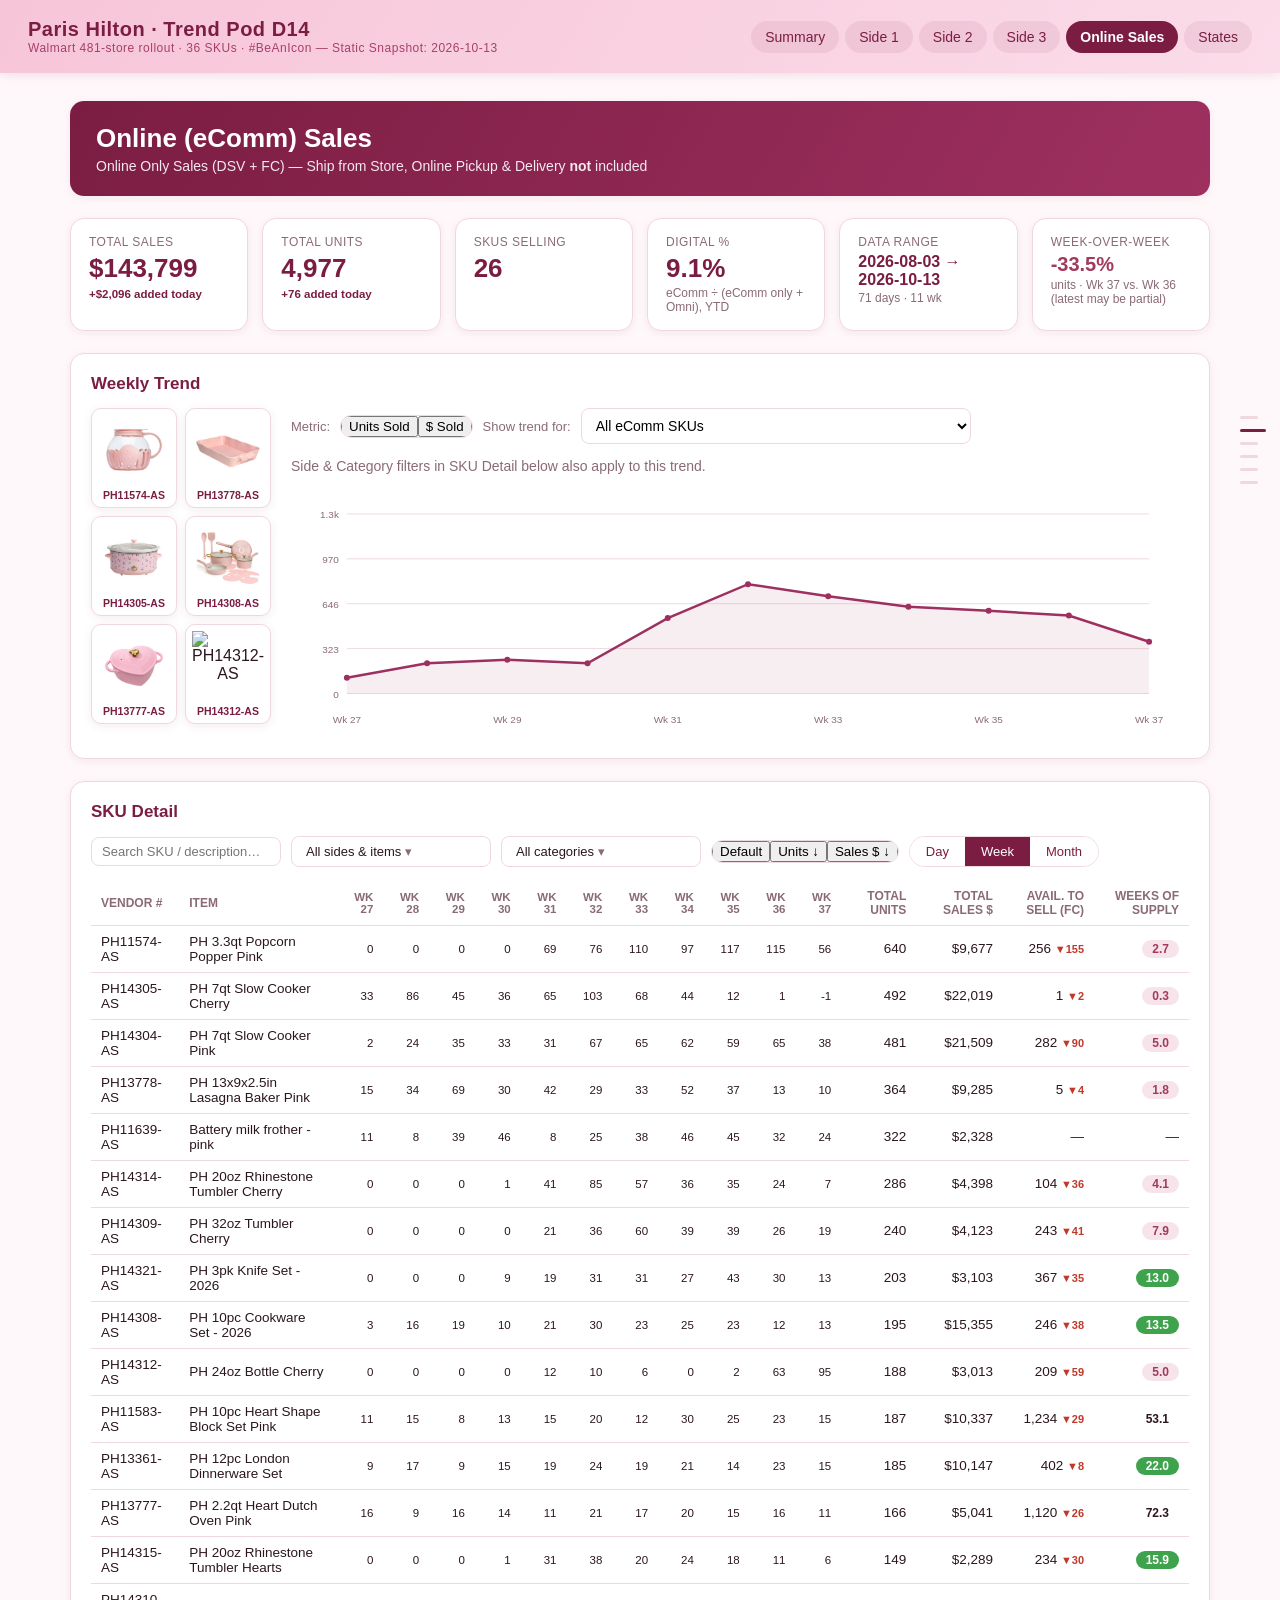
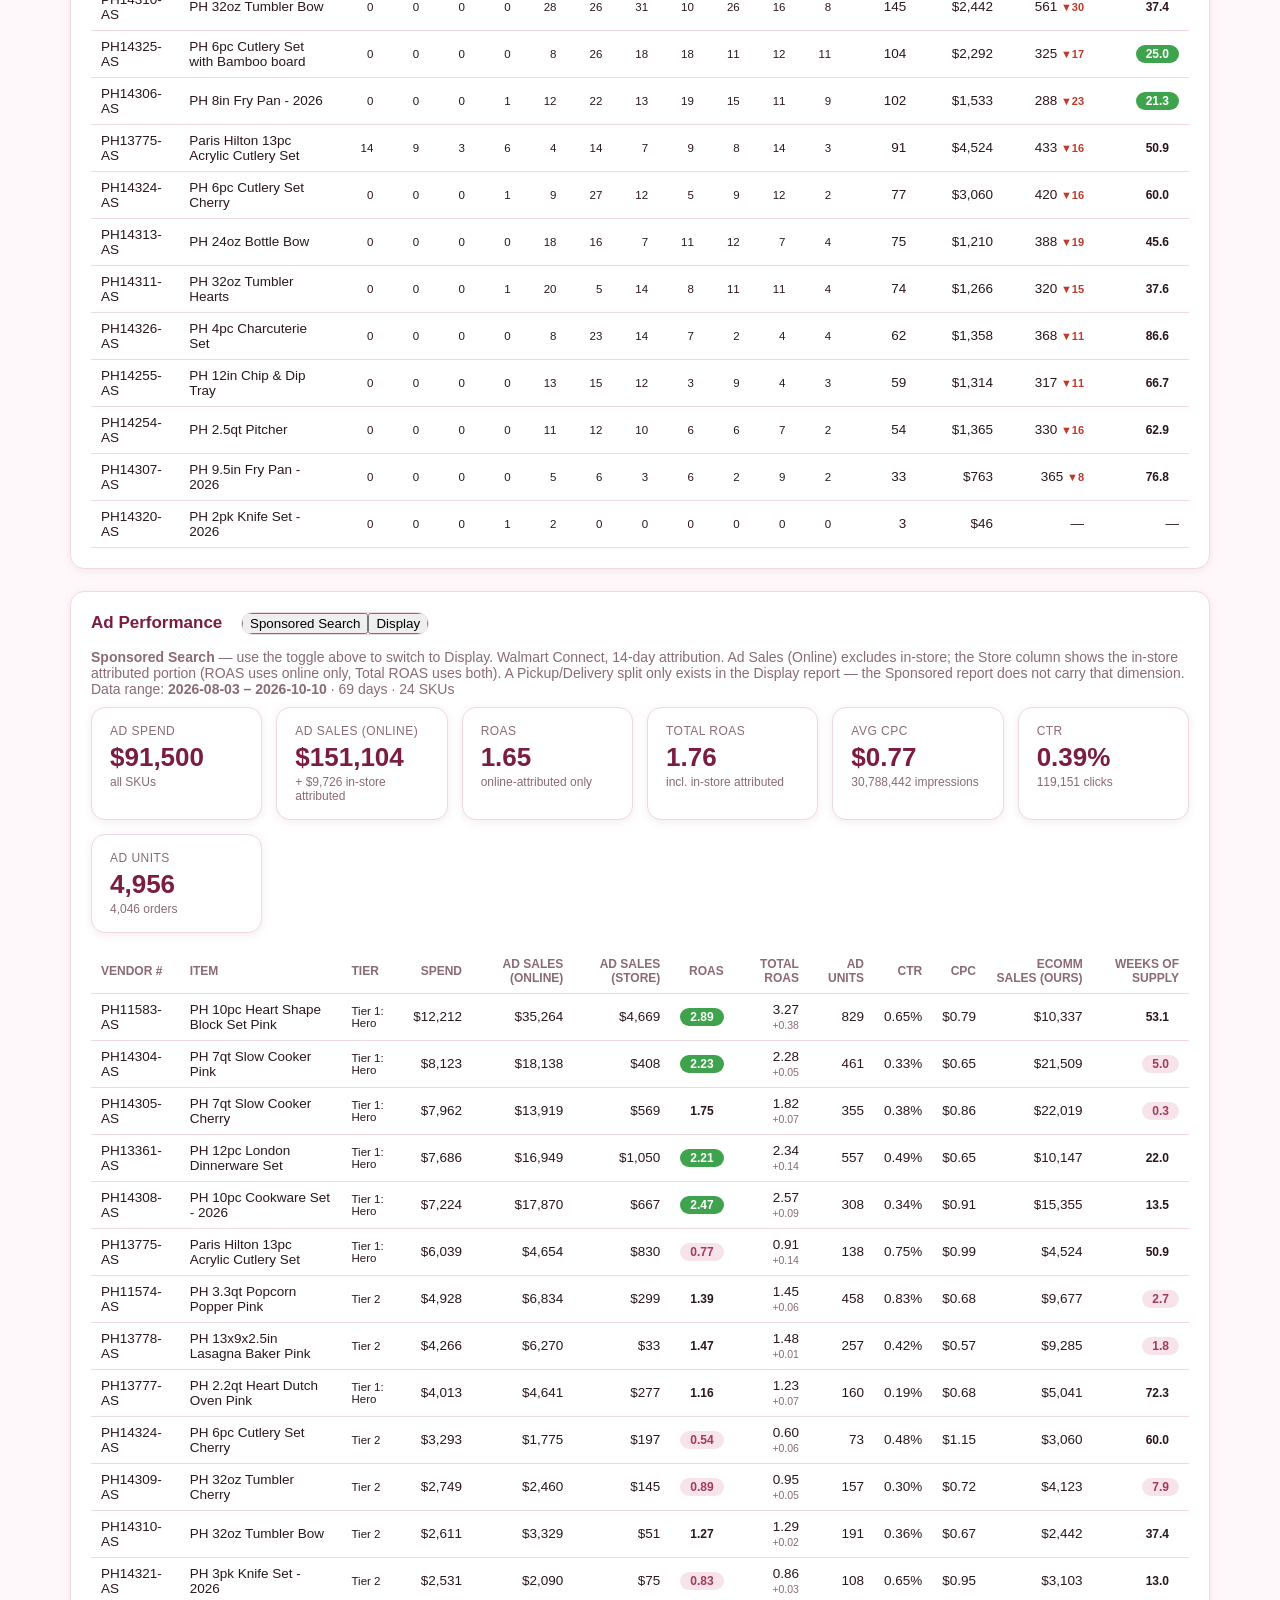
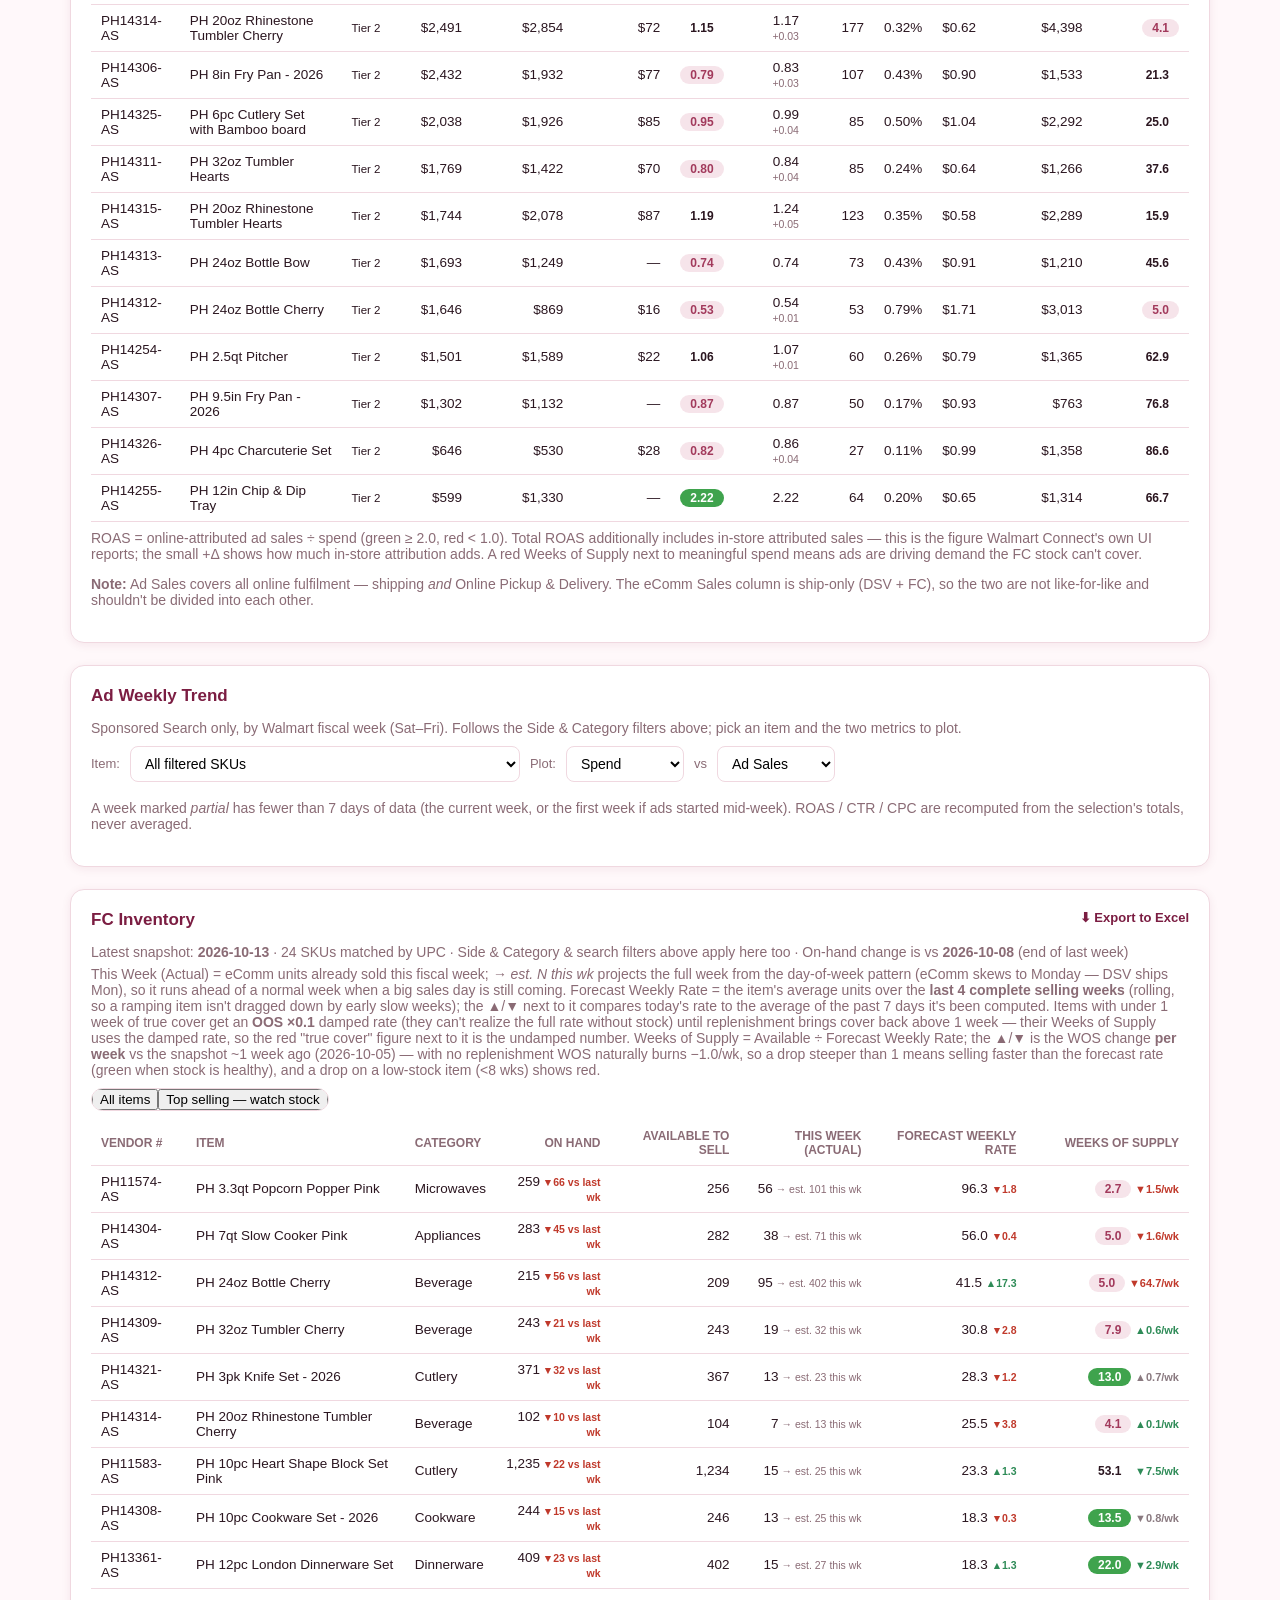
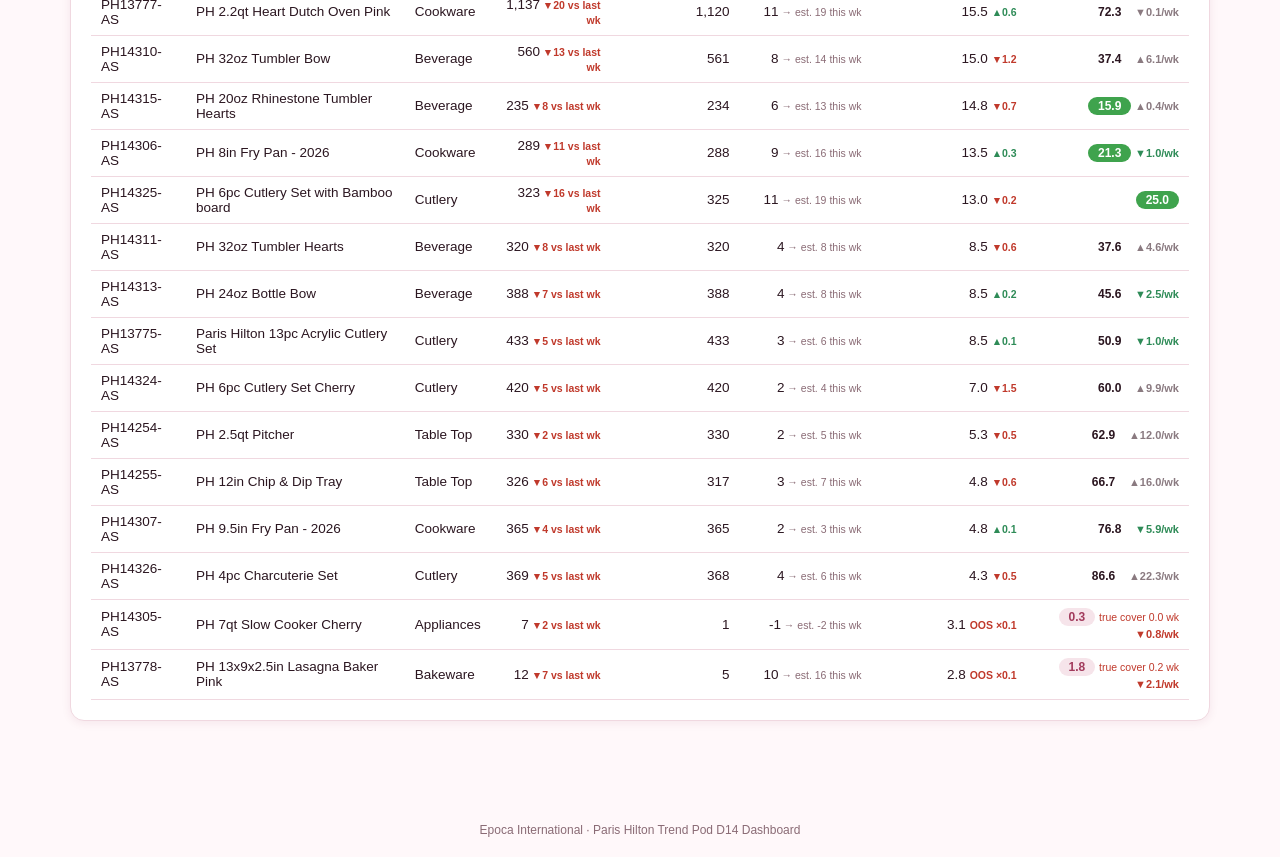
==== commit cb25a638: "Sync from live app data — 2026-10-14 14:26 UTC" ====
--- a/online.html
+++ b/online.html
@@ -10,7 +10,7 @@
 <div class="topbar">
   <div class="brand">Paris Hilton · Trend Pod D14
     <small>Walmart 481-store rollout · 36 SKUs · #BeAnIcon —
-      Static Snapshot: 2026-09-29</small>
+      Static Snapshot: 2026-10-13</small>
   </div>
   <div class="nav">
     <a href="index.html" class="">Summary</a>
@@ -40,23 +40,23 @@
 </div>
 
 <div class="ecomm-summary-grid" id="olOverview">
-  <div class="kpi-card"><div class="label">Total Sales</div><div class="value">$112,137</div><div class="kpi-delta good-text">+$1,406 added today</div></div>
-  <div class="kpi-card"><div class="label">Total Units</div><div class="value">3,742</div><div class="kpi-delta good-text">+60 added today</div></div>
+  <div class="kpi-card"><div class="label">Total Sales</div><div class="value">$143,799</div><div class="kpi-delta good-text">+$2,096 added today</div></div>
+  <div class="kpi-card"><div class="label">Total Units</div><div class="value">4,977</div><div class="kpi-delta good-text">+76 added today</div></div>
   <div class="kpi-card"><div class="label">SKUs Selling</div><div class="value">26</div></div>
   <div class="kpi-card">
     <div class="label">Digital %</div>
-    <div class="value">9.4%</div>
+    <div class="value">9.1%</div>
     <div class="sub">eComm ÷ (eComm only + Omni), YTD</div>
   </div>
-  <div class="kpi-card"><div class="label">Data Range</div><div class="value" style="font-size:16px">2026-08-03 → 2026-09-29</div><div class="sub">58 days · 9 wk</div></div>
+  <div class="kpi-card"><div class="label">Data Range</div><div class="value" style="font-size:16px">2026-08-03 → 2026-10-13</div><div class="sub">71 days · 11 wk</div></div>
   <div class="kpi-card">
     <div class="label">Week-over-Week</div>
     <div class="value" style="font-size:20px">
       
-      <span class="bad-text">-53.0%</span>
+      <span class="bad-text">-33.5%</span>
       
     </div>
-    <div class="sub">units · Wk 35 vs. Wk 34 (latest may be partial)</div>
+    <div class="sub">units · Wk 37 vs. Wk 36 (latest may be partial)</div>
   </div>
 </div>
 
@@ -75,6 +75,8 @@
       
       <div class="product-photo-card"><img src="images/products/PH13777-AS.jpg" alt="PH13777-AS"><span>PH13777-AS</span></div>
       
+      <div class="product-photo-card"><img src="images/products/PH14312-AS.jpg" alt="PH14312-AS"><span>PH14312-AS</span></div>
+      
     </div>
     <div class="trend-chart-col">
       <div class="controls">
@@ -86,7 +88,7 @@
         <label for="trendItemSelect" style="font-size:13px;color:var(--muted)">Show trend for:</label>
         <select id="trendItemSelect">
           <option value="ALL">All eComm SKUs</option>
-          <option value="684089839" data-side="1" data-cat="APPLIANCES">PH14305-AS — PH 7qt Slow Cooker Cherry</option><option value="662611334" data-side="1" data-cat="MICROWAVES">PH11574-AS — PH 3.3qt Popcorn Popper Pink</option><option value="684089838" data-side="1" data-cat="APPLIANCES">PH14304-AS — PH 7qt Slow Cooker Pink</option><option value="683351641" data-side="2" data-cat="BAKEWARE">PH13778-AS — PH 13x9x2.5in Lasagna Baker Pink</option><option value="662509675" data-side="2" data-cat="APPLIANCES">PH11639-AS — Battery milk frother - pink</option><option value="683351633" data-side="2" data-cat="BEVERAGE">PH14314-AS — PH 20oz Rhinestone Tumbler Cherry</option><option value="683351632" data-side="2" data-cat="BEVERAGE">PH14309-AS — PH 32oz Tumbler Cherry</option><option value="683351638" data-side="1" data-cat="COOKWARE">PH14308-AS — PH 10pc Cookware Set - 2026</option><option value="683564513" data-side="3" data-cat="CUTLERY">PH14321-AS — PH 3pk Knife Set - 2026</option><option value="676149285" data-side="2" data-cat="DINNERWARE">PH13361-AS — PH 12pc London Dinnerware Set</option><option value="662304222" data-side="3" data-cat="CUTLERY">PH11583-AS — PH 10pc Heart Shape Block Set Pink</option><option value="683351642" data-side="1" data-cat="COOKWARE">PH13777-AS — PH 2.2qt Heart Dutch Oven Pink</option><option value="683351629" data-side="2" data-cat="BEVERAGE">PH14315-AS — PH 20oz Rhinestone Tumbler Hearts</option><option value="683351631" data-side="2" data-cat="BEVERAGE">PH14310-AS — PH 32oz Tumbler Bow</option><option value="683351639" data-side="1" data-cat="COOKWARE">PH14306-AS — PH 8in Fry Pan - 2026</option><option value="683564509" data-side="3" data-cat="CUTLERY">PH14325-AS — PH 6pc Cutlery Set with Bamboo board</option><option value="683564516" data-side="3" data-cat="CUTLERY">PH13775-AS — Paris Hilton 13pc Acrylic Cutlery Set</option><option value="683564507" data-side="3" data-cat="CUTLERY">PH14324-AS — PH 6pc Cutlery Set Cherry</option><option value="683351627" data-side="2" data-cat="BEVERAGE">PH14313-AS — PH 24oz Bottle Bow</option><option value="683564512" data-side="3" data-cat="CUTLERY">PH14326-AS — PH 4pc Charcuterie Set</option><option value="683351634" data-side="2" data-cat="BEVERAGE">PH14311-AS — PH 32oz Tumbler Hearts</option><option value="683564579" data-side="2" data-cat="TABLE TOP">PH14255-AS — PH 12in Chip &amp; Dip Tray</option><option value="683564533" data-side="1" data-cat="TABLE TOP">PH14254-AS — PH 2.5qt Pitcher</option><option value="683351628" data-side="2" data-cat="BEVERAGE">PH14312-AS — PH 24oz Bottle Cherry</option><option value="683351640" data-side="1" data-cat="COOKWARE">PH14307-AS — PH 9.5in Fry Pan - 2026</option><option value="683564510" data-side="3" data-cat="CUTLERY">PH14320-AS — PH 2pk Knife Set - 2026</option>
+          <option value="662611334" data-side="1" data-cat="MICROWAVES">PH11574-AS — PH 3.3qt Popcorn Popper Pink</option><option value="684089839" data-side="1" data-cat="APPLIANCES">PH14305-AS — PH 7qt Slow Cooker Cherry</option><option value="684089838" data-side="1" data-cat="APPLIANCES">PH14304-AS — PH 7qt Slow Cooker Pink</option><option value="683351641" data-side="2" data-cat="BAKEWARE">PH13778-AS — PH 13x9x2.5in Lasagna Baker Pink</option><option value="662509675" data-side="2" data-cat="APPLIANCES">PH11639-AS — Battery milk frother - pink</option><option value="683351633" data-side="2" data-cat="BEVERAGE">PH14314-AS — PH 20oz Rhinestone Tumbler Cherry</option><option value="683351632" data-side="2" data-cat="BEVERAGE">PH14309-AS — PH 32oz Tumbler Cherry</option><option value="683564513" data-side="3" data-cat="CUTLERY">PH14321-AS — PH 3pk Knife Set - 2026</option><option value="683351638" data-side="1" data-cat="COOKWARE">PH14308-AS — PH 10pc Cookware Set - 2026</option><option value="683351628" data-side="2" data-cat="BEVERAGE">PH14312-AS — PH 24oz Bottle Cherry</option><option value="662304222" data-side="3" data-cat="CUTLERY">PH11583-AS — PH 10pc Heart Shape Block Set Pink</option><option value="676149285" data-side="2" data-cat="DINNERWARE">PH13361-AS — PH 12pc London Dinnerware Set</option><option value="683351642" data-side="1" data-cat="COOKWARE">PH13777-AS — PH 2.2qt Heart Dutch Oven Pink</option><option value="683351629" data-side="2" data-cat="BEVERAGE">PH14315-AS — PH 20oz Rhinestone Tumbler Hearts</option><option value="683351631" data-side="2" data-cat="BEVERAGE">PH14310-AS — PH 32oz Tumbler Bow</option><option value="683564509" data-side="3" data-cat="CUTLERY">PH14325-AS — PH 6pc Cutlery Set with Bamboo board</option><option value="683351639" data-side="1" data-cat="COOKWARE">PH14306-AS — PH 8in Fry Pan - 2026</option><option value="683564516" data-side="3" data-cat="CUTLERY">PH13775-AS — Paris Hilton 13pc Acrylic Cutlery Set</option><option value="683564507" data-side="3" data-cat="CUTLERY">PH14324-AS — PH 6pc Cutlery Set Cherry</option><option value="683351627" data-side="2" data-cat="BEVERAGE">PH14313-AS — PH 24oz Bottle Bow</option><option value="683351634" data-side="2" data-cat="BEVERAGE">PH14311-AS — PH 32oz Tumbler Hearts</option><option value="683564512" data-side="3" data-cat="CUTLERY">PH14326-AS — PH 4pc Charcuterie Set</option><option value="683564579" data-side="2" data-cat="TABLE TOP">PH14255-AS — PH 12in Chip &amp; Dip Tray</option><option value="683564533" data-side="1" data-cat="TABLE TOP">PH14254-AS — PH 2.5qt Pitcher</option><option value="683351640" data-side="1" data-cat="COOKWARE">PH14307-AS — PH 9.5in Fry Pan - 2026</option><option value="683564510" data-side="3" data-cat="CUTLERY">PH14320-AS — PH 2pk Knife Set - 2026</option>
         </select>
       </div>
       <p class="page-sub" style="margin:4px 0 0">Side &amp; Category filters in SKU Detail below also apply to this trend.</p>
@@ -115,10 +117,10 @@
         
         <div class="multiselect-group-label" data-side-group="1">Side 1 · Cookware — items</div>
         
+        <label class="multiselect-option"><input type="checkbox" class="side-cb" data-kind="item" data-side="1" value="662611334"> PH11574-AS — PH 3.3qt Popcorn Popper Pink</label>
+        
         <label class="multiselect-option"><input type="checkbox" class="side-cb" data-kind="item" data-side="1" value="684089839"> PH14305-AS — PH 7qt Slow Cooker Cherry</label>
         
-        <label class="multiselect-option"><input type="checkbox" class="side-cb" data-kind="item" data-side="1" value="662611334"> PH11574-AS — PH 3.3qt Popcorn Popper Pink</label>
-        
         <label class="multiselect-option"><input type="checkbox" class="side-cb" data-kind="item" data-side="1" value="684089838"> PH14304-AS — PH 7qt Slow Cooker Pink</label>
         
         <label class="multiselect-option"><input type="checkbox" class="side-cb" data-kind="item" data-side="1" value="683351638"> PH14308-AS — PH 10pc Cookware Set - 2026</label>
@@ -141,6 +143,8 @@
         
         <label class="multiselect-option"><input type="checkbox" class="side-cb" data-kind="item" data-side="2" value="683351632"> PH14309-AS — PH 32oz Tumbler Cherry</label>
         
+        <label class="multiselect-option"><input type="checkbox" class="side-cb" data-kind="item" data-side="2" value="683351628"> PH14312-AS — PH 24oz Bottle Cherry</label>
+        
         <label class="multiselect-option"><input type="checkbox" class="side-cb" data-kind="item" data-side="2" value="676149285"> PH13361-AS — PH 12pc London Dinnerware Set</label>
         
         <label class="multiselect-option"><input type="checkbox" class="side-cb" data-kind="item" data-side="2" value="683351629"> PH14315-AS — PH 20oz Rhinestone Tumbler Hearts</label>
@@ -152,8 +156,6 @@
         <label class="multiselect-option"><input type="checkbox" class="side-cb" data-kind="item" data-side="2" value="683351634"> PH14311-AS — PH 32oz Tumbler Hearts</label>
         
         <label class="multiselect-option"><input type="checkbox" class="side-cb" data-kind="item" data-side="2" value="683564579"> PH14255-AS — PH 12in Chip &amp; Dip Tray</label>
-        
-        <label class="multiselect-option"><input type="checkbox" class="side-cb" data-kind="item" data-side="2" value="683351628"> PH14312-AS — PH 24oz Bottle Cherry</label>
         
         <div class="multiselect-group-label" data-side-group="3">Side 3 · Gadgets &amp; Cutlery — items</div>
         
@@ -195,6 +197,11 @@
         <label class="multiselect-option"><input type="checkbox" class="cat-cb" value="TABLE TOP"> Table Top</label>
         
       </div>
+    </div>
+    <div class="seg-control" title="Sort rows">
+      <button type="button" class="sku-sort-btn active" data-sort="default">Default</button>
+      <button type="button" class="sku-sort-btn" data-sort="units">Units ↓</button>
+      <button type="button" class="sku-sort-btn" data-sort="sales">Sales $ ↓</button>
     </div>
     <div class="seg-control">
       <button type="button" class="gran-btn" data-gran="day">Day</button>
@@ -214,345 +221,426 @@
             <th class="num week-col mcol-2026-08 mcol-fold" style="display:none">08-03</th><th class="num week-col mcol-2026-08 mcol-fold" style="display:none">08-04</th><th class="num week-col mcol-2026-08 mcol-fold" style="display:none">08-05</th><th class="num week-col mcol-2026-08 mcol-fold" style="display:none">08-06</th><th class="num week-col mcol-2026-08 mcol-fold" style="display:none">08-07</th><th class="num week-col mcol-2026-08 mcol-fold" style="display:none">08-08</th><th class="num week-col mcol-2026-08 mcol-fold" style="display:none">08-09</th><th class="num week-col mcol-2026-08 mcol-fold" style="display:none">08-10</th><th class="num week-col mcol-2026-08 mcol-fold" style="display:none">08-11</th><th class="num week-col mcol-2026-08 mcol-fold" style="display:none">08-12</th><th class="num week-col mcol-2026-08 mcol-fold" style="display:none">08-13</th><th class="num week-col mcol-2026-08 mcol-fold" style="display:none">08-14</th><th class="num week-col mcol-2026-08 mcol-fold" style="display:none">08-15</th><th class="num week-col mcol-2026-08 mcol-fold" style="display:none">08-16</th><th class="num week-col mcol-2026-08 mcol-fold" style="display:none">08-17</th><th class="num week-col mcol-2026-08 mcol-fold" style="display:none">08-18</th><th class="num week-col mcol-2026-08 mcol-fold" style="display:none">08-19</th><th class="num week-col mcol-2026-08 mcol-fold" style="display:none">08-20</th><th class="num week-col mcol-2026-08 mcol-fold" style="display:none">08-21</th><th class="num week-col mcol-2026-08 mcol-fold" style="display:none">08-22</th><th class="num week-col mcol-2026-08 mcol-fold" style="display:none">08-23</th><th class="num week-col mcol-2026-08 mcol-fold" style="display:none">08-24</th><th class="num week-col mcol-2026-08 mcol-fold" style="display:none">08-25</th><th class="num week-col mcol-2026-08 mcol-fold" style="display:none">08-26</th><th class="num week-col mcol-2026-08 mcol-fold" style="display:none">08-27</th><th class="num week-col mcol-2026-08 mcol-fold" style="display:none">08-28</th><th class="num week-col mcol-2026-08 mcol-fold" style="display:none">08-29</th><th class="num week-col mcol-2026-08 mcol-fold" style="display:none">08-30</th><th class="num week-col mcol-2026-08 mcol-fold" style="display:none">08-31</th>
           
             <th class="num"><button type="button" class="month-toggle" data-mk="2026-09" title="Expand/collapse earlier daily columns">▸</button> Sep Total</th>
-            <th class="num week-col mcol-2026-09 mcol-fold" style="display:none">09-01</th><th class="num week-col mcol-2026-09 mcol-fold" style="display:none">09-02</th><th class="num week-col mcol-2026-09 mcol-fold" style="display:none">09-03</th><th class="num week-col mcol-2026-09 mcol-fold" style="display:none">09-04</th><th class="num week-col mcol-2026-09 mcol-fold" style="display:none">09-05</th><th class="num week-col mcol-2026-09 mcol-fold" style="display:none">09-06</th><th class="num week-col mcol-2026-09 mcol-fold" style="display:none">09-07</th><th class="num week-col mcol-2026-09 mcol-fold" style="display:none">09-08</th><th class="num week-col mcol-2026-09 mcol-fold" style="display:none">09-09</th><th class="num week-col mcol-2026-09 mcol-fold" style="display:none">09-10</th><th class="num week-col mcol-2026-09 mcol-fold" style="display:none">09-11</th><th class="num week-col mcol-2026-09 mcol-fold" style="display:none">09-12</th><th class="num week-col mcol-2026-09 mcol-fold" style="display:none">09-13</th><th class="num week-col mcol-2026-09 mcol-fold" style="display:none">09-14</th><th class="num week-col mcol-2026-09 mcol-fold" style="display:none">09-15</th><th class="num week-col mcol-2026-09 mcol-fold" style="display:none">09-16</th><th class="num week-col mcol-2026-09 mcol-fold" style="display:none">09-17</th><th class="num week-col mcol-2026-09 mcol-fold" style="display:none">09-18</th><th class="num week-col mcol-2026-09 mcol-fold" style="display:none">09-19</th><th class="num week-col mcol-2026-09 mcol-fold" style="display:none">09-20</th><th class="num week-col mcol-2026-09 mcol-fold" style="display:none">09-21</th><th class="num week-col mcol-2026-09 mcol-fold" style="display:none">09-22</th><th class="num week-col mcol-2026-09" >09-23</th><th class="num week-col mcol-2026-09" >09-24</th><th class="num week-col mcol-2026-09" >09-25</th><th class="num week-col mcol-2026-09" >09-26</th><th class="num week-col mcol-2026-09" >09-27</th><th class="num week-col mcol-2026-09" >09-28</th><th class="num week-col mcol-2026-09" >09-29</th>
+            <th class="num week-col mcol-2026-09 mcol-fold" style="display:none">09-01</th><th class="num week-col mcol-2026-09 mcol-fold" style="display:none">09-02</th><th class="num week-col mcol-2026-09 mcol-fold" style="display:none">09-03</th><th class="num week-col mcol-2026-09 mcol-fold" style="display:none">09-04</th><th class="num week-col mcol-2026-09 mcol-fold" style="display:none">09-05</th><th class="num week-col mcol-2026-09 mcol-fold" style="display:none">09-06</th><th class="num week-col mcol-2026-09 mcol-fold" style="display:none">09-07</th><th class="num week-col mcol-2026-09 mcol-fold" style="display:none">09-08</th><th class="num week-col mcol-2026-09 mcol-fold" style="display:none">09-09</th><th class="num week-col mcol-2026-09 mcol-fold" style="display:none">09-10</th><th class="num week-col mcol-2026-09 mcol-fold" style="display:none">09-11</th><th class="num week-col mcol-2026-09 mcol-fold" style="display:none">09-12</th><th class="num week-col mcol-2026-09 mcol-fold" style="display:none">09-13</th><th class="num week-col mcol-2026-09 mcol-fold" style="display:none">09-14</th><th class="num week-col mcol-2026-09 mcol-fold" style="display:none">09-15</th><th class="num week-col mcol-2026-09 mcol-fold" style="display:none">09-16</th><th class="num week-col mcol-2026-09 mcol-fold" style="display:none">09-17</th><th class="num week-col mcol-2026-09 mcol-fold" style="display:none">09-18</th><th class="num week-col mcol-2026-09 mcol-fold" style="display:none">09-19</th><th class="num week-col mcol-2026-09 mcol-fold" style="display:none">09-20</th><th class="num week-col mcol-2026-09 mcol-fold" style="display:none">09-21</th><th class="num week-col mcol-2026-09 mcol-fold" style="display:none">09-22</th><th class="num week-col mcol-2026-09 mcol-fold" style="display:none">09-23</th><th class="num week-col mcol-2026-09 mcol-fold" style="display:none">09-24</th><th class="num week-col mcol-2026-09 mcol-fold" style="display:none">09-25</th><th class="num week-col mcol-2026-09 mcol-fold" style="display:none">09-26</th><th class="num week-col mcol-2026-09 mcol-fold" style="display:none">09-27</th><th class="num week-col mcol-2026-09 mcol-fold" style="display:none">09-28</th><th class="num week-col mcol-2026-09 mcol-fold" style="display:none">09-29</th><th class="num week-col mcol-2026-09 mcol-fold" style="display:none">09-30</th>
+          
+            <th class="num"><button type="button" class="month-toggle" data-mk="2026-10" title="Expand/collapse earlier daily columns">▸</button> Oct Total</th>
+            <th class="num week-col mcol-2026-10 mcol-fold" style="display:none">10-01</th><th class="num week-col mcol-2026-10 mcol-fold" style="display:none">10-02</th><th class="num week-col mcol-2026-10 mcol-fold" style="display:none">10-03</th><th class="num week-col mcol-2026-10 mcol-fold" style="display:none">10-04</th><th class="num week-col mcol-2026-10 mcol-fold" style="display:none">10-05</th><th class="num week-col mcol-2026-10" >10-06</th><th class="num week-col mcol-2026-10" >10-07</th><th class="num week-col mcol-2026-10" >10-09</th><th class="num week-col mcol-2026-10" >10-10</th><th class="num week-col mcol-2026-10" >10-11</th><th class="num week-col mcol-2026-10" >10-12</th><th class="num week-col mcol-2026-10" >10-13</th>
           
           <th class="num">Total Units</th><th class="num">Total Sales $</th><th class="num">Avail. to Sell (FC)</th><th class="num">Weeks of Supply</th>
         </tr></thead>
         <tbody>
           
-          <tr data-side="1" data-cat="APPLIANCES" data-vsid="PH14305-AS" data-item="684089839">
+          <tr class="sku-row" data-side="1" data-cat="MICROWAVES" data-vsid="PH11574-AS" data-item="662611334" data-units="640" data-sales="9677.310000000001">
+            <td>PH11574-AS</td><td>PH 3.3qt Popcorn Popper Pink</td>
+            
+              <td class="num"><strong>30</strong></td>
+              <td class="num week-col mcol-2026-08 mcol-fold" style="display:none">0</td><td class="num week-col mcol-2026-08 mcol-fold" style="display:none">0</td><td class="num week-col mcol-2026-08 mcol-fold" style="display:none">0</td><td class="num week-col mcol-2026-08 mcol-fold" style="display:none">0</td><td class="num week-col mcol-2026-08 mcol-fold" style="display:none">0</td><td class="num week-col mcol-2026-08 mcol-fold" style="display:none">0</td><td class="num week-col mcol-2026-08 mcol-fold" style="display:none">0</td><td class="num week-col mcol-2026-08 mcol-fold" style="display:none">0</td><td class="num week-col mcol-2026-08 mcol-fold" style="display:none">0</td><td class="num week-col mcol-2026-08 mcol-fold" style="display:none">0</td><td class="num week-col mcol-2026-08 mcol-fold" style="display:none">0</td><td class="num week-col mcol-2026-08 mcol-fold" style="display:none">0</td><td class="num week-col mcol-2026-08 mcol-fold" style="display:none">0</td><td class="num week-col mcol-2026-08 mcol-fold" style="display:none">0</td><td class="num week-col mcol-2026-08 mcol-fold" style="display:none">0</td><td class="num week-col mcol-2026-08 mcol-fold" style="display:none">0</td><td class="num week-col mcol-2026-08 mcol-fold" style="display:none">0</td><td class="num week-col mcol-2026-08 mcol-fold" style="display:none">0</td><td class="num week-col mcol-2026-08 mcol-fold" style="display:none">0</td><td class="num week-col mcol-2026-08 mcol-fold" style="display:none">0</td><td class="num week-col mcol-2026-08 mcol-fold" style="display:none">0</td><td class="num week-col mcol-2026-08 mcol-fold" style="display:none">0</td><td class="num week-col mcol-2026-08 mcol-fold" style="display:none">0</td><td class="num week-col mcol-2026-08 mcol-fold" style="display:none">0</td><td class="num week-col mcol-2026-08 mcol-fold" style="display:none">0</td><td class="num week-col mcol-2026-08 mcol-fold" style="display:none">0</td><td class="num week-col mcol-2026-08 mcol-fold" style="display:none">8</td><td class="num week-col mcol-2026-08 mcol-fold" style="display:none">10</td><td class="num week-col mcol-2026-08 mcol-fold" style="display:none">12</td>
+            
+              <td class="num"><strong>398</strong></td>
+              <td class="num week-col mcol-2026-09 mcol-fold" style="display:none">4</td><td class="num week-col mcol-2026-09 mcol-fold" style="display:none">12</td><td class="num week-col mcol-2026-09 mcol-fold" style="display:none">9</td><td class="num week-col mcol-2026-09 mcol-fold" style="display:none">14</td><td class="num week-col mcol-2026-09 mcol-fold" style="display:none">13</td><td class="num week-col mcol-2026-09 mcol-fold" style="display:none">9</td><td class="num week-col mcol-2026-09 mcol-fold" style="display:none">13</td><td class="num week-col mcol-2026-09 mcol-fold" style="display:none">9</td><td class="num week-col mcol-2026-09 mcol-fold" style="display:none">11</td><td class="num week-col mcol-2026-09 mcol-fold" style="display:none">10</td><td class="num week-col mcol-2026-09 mcol-fold" style="display:none">11</td><td class="num week-col mcol-2026-09 mcol-fold" style="display:none">7</td><td class="num week-col mcol-2026-09 mcol-fold" style="display:none">21</td><td class="num week-col mcol-2026-09 mcol-fold" style="display:none">16</td><td class="num week-col mcol-2026-09 mcol-fold" style="display:none">10</td><td class="num week-col mcol-2026-09 mcol-fold" style="display:none">12</td><td class="num week-col mcol-2026-09 mcol-fold" style="display:none">22</td><td class="num week-col mcol-2026-09 mcol-fold" style="display:none">22</td><td class="num week-col mcol-2026-09 mcol-fold" style="display:none">14</td><td class="num week-col mcol-2026-09 mcol-fold" style="display:none">18</td><td class="num week-col mcol-2026-09 mcol-fold" style="display:none">16</td><td class="num week-col mcol-2026-09 mcol-fold" style="display:none">12</td><td class="num week-col mcol-2026-09 mcol-fold" style="display:none">14</td><td class="num week-col mcol-2026-09 mcol-fold" style="display:none">8</td><td class="num week-col mcol-2026-09 mcol-fold" style="display:none">15</td><td class="num week-col mcol-2026-09 mcol-fold" style="display:none">15</td><td class="num week-col mcol-2026-09 mcol-fold" style="display:none">7</td><td class="num week-col mcol-2026-09 mcol-fold" style="display:none">20</td><td class="num week-col mcol-2026-09 mcol-fold" style="display:none">19</td><td class="num week-col mcol-2026-09 mcol-fold" style="display:none">15</td>
+            
+              <td class="num"><strong>212</strong></td>
+              <td class="num week-col mcol-2026-10 mcol-fold" style="display:none">23</td><td class="num week-col mcol-2026-10 mcol-fold" style="display:none">18</td><td class="num week-col mcol-2026-10 mcol-fold" style="display:none">19</td><td class="num week-col mcol-2026-10 mcol-fold" style="display:none">17</td><td class="num week-col mcol-2026-10 mcol-fold" style="display:none">19</td><td class="num week-col mcol-2026-10" >16</td><td class="num week-col mcol-2026-10" >43</td><td class="num week-col mcol-2026-10" >1</td><td class="num week-col mcol-2026-10" >15</td><td class="num week-col mcol-2026-10" >10</td><td class="num week-col mcol-2026-10" >19</td><td class="num week-col mcol-2026-10" >12</td>
+            
+            <td class="num">640</td><td class="num">$9,677</td>
+            <td class="num">256 <span style="font-size:11px;font-weight:600;color:#C0392B">▼155</span></td><td class="num"><span class="pill bad">2.7</span></td>
+          </tr>
+          
+          <tr class="sku-row" data-side="1" data-cat="APPLIANCES" data-vsid="PH14305-AS" data-item="684089839" data-units="492" data-sales="22019.43">
             <td>PH14305-AS</td><td>PH 7qt Slow Cooker Cherry</td>
             
               <td class="num"><strong>219</strong></td>
               <td class="num week-col mcol-2026-08 mcol-fold" style="display:none">0</td><td class="num week-col mcol-2026-08 mcol-fold" style="display:none">3</td><td class="num week-col mcol-2026-08 mcol-fold" style="display:none">1</td><td class="num week-col mcol-2026-08 mcol-fold" style="display:none">6</td><td class="num week-col mcol-2026-08 mcol-fold" style="display:none">23</td><td class="num week-col mcol-2026-08 mcol-fold" style="display:none">0</td><td class="num week-col mcol-2026-08 mcol-fold" style="display:none">0</td><td class="num week-col mcol-2026-08 mcol-fold" style="display:none">43</td><td class="num week-col mcol-2026-08 mcol-fold" style="display:none">7</td><td class="num week-col mcol-2026-08 mcol-fold" style="display:none">12</td><td class="num week-col mcol-2026-08 mcol-fold" style="display:none">14</td><td class="num week-col mcol-2026-08 mcol-fold" style="display:none">10</td><td class="num week-col mcol-2026-08 mcol-fold" style="display:none">0</td><td class="num week-col mcol-2026-08 mcol-fold" style="display:none">0</td><td class="num week-col mcol-2026-08 mcol-fold" style="display:none">21</td><td class="num week-col mcol-2026-08 mcol-fold" style="display:none">7</td><td class="num week-col mcol-2026-08 mcol-fold" style="display:none">6</td><td class="num week-col mcol-2026-08 mcol-fold" style="display:none">6</td><td class="num week-col mcol-2026-08 mcol-fold" style="display:none">5</td><td class="num week-col mcol-2026-08 mcol-fold" style="display:none">-1</td><td class="num week-col mcol-2026-08 mcol-fold" style="display:none">0</td><td class="num week-col mcol-2026-08 mcol-fold" style="display:none">1</td><td class="num week-col mcol-2026-08 mcol-fold" style="display:none">3</td><td class="num week-col mcol-2026-08 mcol-fold" style="display:none">17</td><td class="num week-col mcol-2026-08 mcol-fold" style="display:none">3</td><td class="num week-col mcol-2026-08 mcol-fold" style="display:none">13</td><td class="num week-col mcol-2026-08 mcol-fold" style="display:none">4</td><td class="num week-col mcol-2026-08 mcol-fold" style="display:none">4</td><td class="num week-col mcol-2026-08 mcol-fold" style="display:none">11</td>
             
               <td class="num"><strong>273</strong></td>
-              <td class="num week-col mcol-2026-09 mcol-fold" style="display:none">10</td><td class="num week-col mcol-2026-09 mcol-fold" style="display:none">16</td><td class="num week-col mcol-2026-09 mcol-fold" style="display:none">14</td><td class="num week-col mcol-2026-09 mcol-fold" style="display:none">6</td><td class="num week-col mcol-2026-09 mcol-fold" style="display:none">11</td><td class="num week-col mcol-2026-09 mcol-fold" style="display:none">6</td><td class="num week-col mcol-2026-09 mcol-fold" style="display:none">6</td><td class="num week-col mcol-2026-09 mcol-fold" style="display:none">15</td><td class="num week-col mcol-2026-09 mcol-fold" style="display:none">38</td><td class="num week-col mcol-2026-09 mcol-fold" style="display:none">13</td><td class="num week-col mcol-2026-09 mcol-fold" style="display:none">14</td><td class="num week-col mcol-2026-09 mcol-fold" style="display:none">16</td><td class="num week-col mcol-2026-09 mcol-fold" style="display:none">12</td><td class="num week-col mcol-2026-09 mcol-fold" style="display:none">8</td><td class="num week-col mcol-2026-09 mcol-fold" style="display:none">9</td><td class="num week-col mcol-2026-09 mcol-fold" style="display:none">7</td><td class="num week-col mcol-2026-09 mcol-fold" style="display:none">10</td><td class="num week-col mcol-2026-09 mcol-fold" style="display:none">6</td><td class="num week-col mcol-2026-09 mcol-fold" style="display:none">10</td><td class="num week-col mcol-2026-09 mcol-fold" style="display:none">4</td><td class="num week-col mcol-2026-09 mcol-fold" style="display:none">8</td><td class="num week-col mcol-2026-09 mcol-fold" style="display:none">3</td><td class="num week-col mcol-2026-09" >4</td><td class="num week-col mcol-2026-09" >5</td><td class="num week-col mcol-2026-09" >10</td><td class="num week-col mcol-2026-09" >9</td><td class="num week-col mcol-2026-09" >1</td><td class="num week-col mcol-2026-09" >3</td><td class="num week-col mcol-2026-09" >-1</td>
+              <td class="num week-col mcol-2026-09 mcol-fold" style="display:none">10</td><td class="num week-col mcol-2026-09 mcol-fold" style="display:none">16</td><td class="num week-col mcol-2026-09 mcol-fold" style="display:none">14</td><td class="num week-col mcol-2026-09 mcol-fold" style="display:none">6</td><td class="num week-col mcol-2026-09 mcol-fold" style="display:none">11</td><td class="num week-col mcol-2026-09 mcol-fold" style="display:none">6</td><td class="num week-col mcol-2026-09 mcol-fold" style="display:none">6</td><td class="num week-col mcol-2026-09 mcol-fold" style="display:none">15</td><td class="num week-col mcol-2026-09 mcol-fold" style="display:none">38</td><td class="num week-col mcol-2026-09 mcol-fold" style="display:none">13</td><td class="num week-col mcol-2026-09 mcol-fold" style="display:none">14</td><td class="num week-col mcol-2026-09 mcol-fold" style="display:none">16</td><td class="num week-col mcol-2026-09 mcol-fold" style="display:none">12</td><td class="num week-col mcol-2026-09 mcol-fold" style="display:none">8</td><td class="num week-col mcol-2026-09 mcol-fold" style="display:none">9</td><td class="num week-col mcol-2026-09 mcol-fold" style="display:none">7</td><td class="num week-col mcol-2026-09 mcol-fold" style="display:none">10</td><td class="num week-col mcol-2026-09 mcol-fold" style="display:none">6</td><td class="num week-col mcol-2026-09 mcol-fold" style="display:none">10</td><td class="num week-col mcol-2026-09 mcol-fold" style="display:none">4</td><td class="num week-col mcol-2026-09 mcol-fold" style="display:none">8</td><td class="num week-col mcol-2026-09 mcol-fold" style="display:none">3</td><td class="num week-col mcol-2026-09 mcol-fold" style="display:none">4</td><td class="num week-col mcol-2026-09 mcol-fold" style="display:none">5</td><td class="num week-col mcol-2026-09 mcol-fold" style="display:none">10</td><td class="num week-col mcol-2026-09 mcol-fold" style="display:none">9</td><td class="num week-col mcol-2026-09 mcol-fold" style="display:none">1</td><td class="num week-col mcol-2026-09 mcol-fold" style="display:none">3</td><td class="num week-col mcol-2026-09 mcol-fold" style="display:none">-1</td><td class="num week-col mcol-2026-09 mcol-fold" style="display:none">0</td>
+            
+              <td class="num"><strong>0</strong></td>
+              <td class="num week-col mcol-2026-10 mcol-fold" style="display:none">-1</td><td class="num week-col mcol-2026-10 mcol-fold" style="display:none">1</td><td class="num week-col mcol-2026-10 mcol-fold" style="display:none">1</td><td class="num week-col mcol-2026-10 mcol-fold" style="display:none">0</td><td class="num week-col mcol-2026-10 mcol-fold" style="display:none">-1</td><td class="num week-col mcol-2026-10" >1</td><td class="num week-col mcol-2026-10" >0</td><td class="num week-col mcol-2026-10" >0</td><td class="num week-col mcol-2026-10" >-1</td><td class="num week-col mcol-2026-10" >0</td><td class="num week-col mcol-2026-10" >0</td><td class="num week-col mcol-2026-10" >0</td>
             
             <td class="num">492</td><td class="num">$22,019</td>
-            <td class="num">1 <span style="font-size:11px;font-weight:600;color:#C0392B">▼11</span></td><td class="num"><span class="pill bad">0.0</span></td>
-          </tr>
-          
-          <tr data-side="1" data-cat="MICROWAVES" data-vsid="PH11574-AS" data-item="662611334">
-            <td>PH11574-AS</td><td>PH 3.3qt Popcorn Popper Pink</td>
-            
-              <td class="num"><strong>30</strong></td>
-              <td class="num week-col mcol-2026-08 mcol-fold" style="display:none">0</td><td class="num week-col mcol-2026-08 mcol-fold" style="display:none">0</td><td class="num week-col mcol-2026-08 mcol-fold" style="display:none">0</td><td class="num week-col mcol-2026-08 mcol-fold" style="display:none">0</td><td class="num week-col mcol-2026-08 mcol-fold" style="display:none">0</td><td class="num week-col mcol-2026-08 mcol-fold" style="display:none">0</td><td class="num week-col mcol-2026-08 mcol-fold" style="display:none">0</td><td class="num week-col mcol-2026-08 mcol-fold" style="display:none">0</td><td class="num week-col mcol-2026-08 mcol-fold" style="display:none">0</td><td class="num week-col mcol-2026-08 mcol-fold" style="display:none">0</td><td class="num week-col mcol-2026-08 mcol-fold" style="display:none">0</td><td class="num week-col mcol-2026-08 mcol-fold" style="display:none">0</td><td class="num week-col mcol-2026-08 mcol-fold" style="display:none">0</td><td class="num week-col mcol-2026-08 mcol-fold" style="display:none">0</td><td class="num week-col mcol-2026-08 mcol-fold" style="display:none">0</td><td class="num week-col mcol-2026-08 mcol-fold" style="display:none">0</td><td class="num week-col mcol-2026-08 mcol-fold" style="display:none">0</td><td class="num week-col mcol-2026-08 mcol-fold" style="display:none">0</td><td class="num week-col mcol-2026-08 mcol-fold" style="display:none">0</td><td class="num week-col mcol-2026-08 mcol-fold" style="display:none">0</td><td class="num week-col mcol-2026-08 mcol-fold" style="display:none">0</td><td class="num week-col mcol-2026-08 mcol-fold" style="display:none">0</td><td class="num week-col mcol-2026-08 mcol-fold" style="display:none">0</td><td class="num week-col mcol-2026-08 mcol-fold" style="display:none">0</td><td class="num week-col mcol-2026-08 mcol-fold" style="display:none">0</td><td class="num week-col mcol-2026-08 mcol-fold" style="display:none">0</td><td class="num week-col mcol-2026-08 mcol-fold" style="display:none">8</td><td class="num week-col mcol-2026-08 mcol-fold" style="display:none">10</td><td class="num week-col mcol-2026-08 mcol-fold" style="display:none">12</td>
-            
-              <td class="num"><strong>383</strong></td>
-              <td class="num week-col mcol-2026-09 mcol-fold" style="display:none">4</td><td class="num week-col mcol-2026-09 mcol-fold" style="display:none">12</td><td class="num week-col mcol-2026-09 mcol-fold" style="display:none">9</td><td class="num week-col mcol-2026-09 mcol-fold" style="display:none">14</td><td class="num week-col mcol-2026-09 mcol-fold" style="display:none">13</td><td class="num week-col mcol-2026-09 mcol-fold" style="display:none">9</td><td class="num week-col mcol-2026-09 mcol-fold" style="display:none">13</td><td class="num week-col mcol-2026-09 mcol-fold" style="display:none">9</td><td class="num week-col mcol-2026-09 mcol-fold" style="display:none">11</td><td class="num week-col mcol-2026-09 mcol-fold" style="display:none">10</td><td class="num week-col mcol-2026-09 mcol-fold" style="display:none">11</td><td class="num week-col mcol-2026-09 mcol-fold" style="display:none">7</td><td class="num week-col mcol-2026-09 mcol-fold" style="display:none">21</td><td class="num week-col mcol-2026-09 mcol-fold" style="display:none">16</td><td class="num week-col mcol-2026-09 mcol-fold" style="display:none">10</td><td class="num week-col mcol-2026-09 mcol-fold" style="display:none">12</td><td class="num week-col mcol-2026-09 mcol-fold" style="display:none">22</td><td class="num week-col mcol-2026-09 mcol-fold" style="display:none">22</td><td class="num week-col mcol-2026-09 mcol-fold" style="display:none">14</td><td class="num week-col mcol-2026-09 mcol-fold" style="display:none">18</td><td class="num week-col mcol-2026-09 mcol-fold" style="display:none">16</td><td class="num week-col mcol-2026-09 mcol-fold" style="display:none">12</td><td class="num week-col mcol-2026-09" >14</td><td class="num week-col mcol-2026-09" >8</td><td class="num week-col mcol-2026-09" >15</td><td class="num week-col mcol-2026-09" >15</td><td class="num week-col mcol-2026-09" >7</td><td class="num week-col mcol-2026-09" >20</td><td class="num week-col mcol-2026-09" >19</td>
-            
-            <td class="num">413</td><td class="num">$6,244</td>
-            <td class="num">569 <span style="font-size:11px;font-weight:600;color:#C0392B">▼18</span></td><td class="num"><span class="pill bad">6.9</span></td>
-          </tr>
-          
-          <tr data-side="1" data-cat="APPLIANCES" data-vsid="PH14304-AS" data-item="684089838">
+            <td class="num">1 <span style="font-size:11px;font-weight:600;color:#C0392B">▼2</span></td><td class="num"><span class="pill bad">0.3</span></td>
+          </tr>
+          
+          <tr class="sku-row" data-side="1" data-cat="APPLIANCES" data-vsid="PH14304-AS" data-item="684089838" data-units="481" data-sales="21509.05">
             <td>PH14304-AS</td><td>PH 7qt Slow Cooker Pink</td>
             
               <td class="num"><strong>102</strong></td>
               <td class="num week-col mcol-2026-08 mcol-fold" style="display:none">0</td><td class="num week-col mcol-2026-08 mcol-fold" style="display:none">0</td><td class="num week-col mcol-2026-08 mcol-fold" style="display:none">1</td><td class="num week-col mcol-2026-08 mcol-fold" style="display:none">1</td><td class="num week-col mcol-2026-08 mcol-fold" style="display:none">0</td><td class="num week-col mcol-2026-08 mcol-fold" style="display:none">0</td><td class="num week-col mcol-2026-08 mcol-fold" style="display:none">0</td><td class="num week-col mcol-2026-08 mcol-fold" style="display:none">11</td><td class="num week-col mcol-2026-08 mcol-fold" style="display:none">4</td><td class="num week-col mcol-2026-08 mcol-fold" style="display:none">4</td><td class="num week-col mcol-2026-08 mcol-fold" style="display:none">2</td><td class="num week-col mcol-2026-08 mcol-fold" style="display:none">3</td><td class="num week-col mcol-2026-08 mcol-fold" style="display:none">0</td><td class="num week-col mcol-2026-08 mcol-fold" style="display:none">0</td><td class="num week-col mcol-2026-08 mcol-fold" style="display:none">10</td><td class="num week-col mcol-2026-08 mcol-fold" style="display:none">5</td><td class="num week-col mcol-2026-08 mcol-fold" style="display:none">5</td><td class="num week-col mcol-2026-08 mcol-fold" style="display:none">8</td><td class="num week-col mcol-2026-08 mcol-fold" style="display:none">7</td><td class="num week-col mcol-2026-08 mcol-fold" style="display:none">0</td><td class="num week-col mcol-2026-08 mcol-fold" style="display:none">0</td><td class="num week-col mcol-2026-08 mcol-fold" style="display:none">12</td><td class="num week-col mcol-2026-08 mcol-fold" style="display:none">2</td><td class="num week-col mcol-2026-08 mcol-fold" style="display:none">8</td><td class="num week-col mcol-2026-08 mcol-fold" style="display:none">4</td><td class="num week-col mcol-2026-08 mcol-fold" style="display:none">7</td><td class="num week-col mcol-2026-08 mcol-fold" style="display:none">3</td><td class="num week-col mcol-2026-08 mcol-fold" style="display:none">2</td><td class="num week-col mcol-2026-08 mcol-fold" style="display:none">3</td>
             
-              <td class="num"><strong>243</strong></td>
-              <td class="num week-col mcol-2026-09 mcol-fold" style="display:none">7</td><td class="num week-col mcol-2026-09 mcol-fold" style="display:none">3</td><td class="num week-col mcol-2026-09 mcol-fold" style="display:none">7</td><td class="num week-col mcol-2026-09 mcol-fold" style="display:none">6</td><td class="num week-col mcol-2026-09 mcol-fold" style="display:none">9</td><td class="num week-col mcol-2026-09 mcol-fold" style="display:none">6</td><td class="num week-col mcol-2026-09 mcol-fold" style="display:none">5</td><td class="num week-col mcol-2026-09 mcol-fold" style="display:none">12</td><td class="num week-col mcol-2026-09 mcol-fold" style="display:none">10</td><td class="num week-col mcol-2026-09 mcol-fold" style="display:none">14</td><td class="num week-col mcol-2026-09 mcol-fold" style="display:none">11</td><td class="num week-col mcol-2026-09 mcol-fold" style="display:none">6</td><td class="num week-col mcol-2026-09 mcol-fold" style="display:none">18</td><td class="num week-col mcol-2026-09 mcol-fold" style="display:none">4</td><td class="num week-col mcol-2026-09 mcol-fold" style="display:none">9</td><td class="num week-col mcol-2026-09 mcol-fold" style="display:none">8</td><td class="num week-col mcol-2026-09 mcol-fold" style="display:none">13</td><td class="num week-col mcol-2026-09 mcol-fold" style="display:none">7</td><td class="num week-col mcol-2026-09 mcol-fold" style="display:none">10</td><td class="num week-col mcol-2026-09 mcol-fold" style="display:none">11</td><td class="num week-col mcol-2026-09 mcol-fold" style="display:none">8</td><td class="num week-col mcol-2026-09 mcol-fold" style="display:none">10</td><td class="num week-col mcol-2026-09" >10</td><td class="num week-col mcol-2026-09" >7</td><td class="num week-col mcol-2026-09" >6</td><td class="num week-col mcol-2026-09" >7</td><td class="num week-col mcol-2026-09" >3</td><td class="num week-col mcol-2026-09" >10</td><td class="num week-col mcol-2026-09" >6</td>
-            
-            <td class="num">345</td><td class="num">$15,438</td>
-            <td class="num">458 <span style="font-size:11px;font-weight:600;color:#C0392B">▼3</span></td><td class="num"><span class="pill ok">11.9</span></td>
-          </tr>
-          
-          <tr data-side="2" data-cat="BAKEWARE" data-vsid="PH13778-AS" data-item="683351641">
+              <td class="num"><strong>255</strong></td>
+              <td class="num week-col mcol-2026-09 mcol-fold" style="display:none">7</td><td class="num week-col mcol-2026-09 mcol-fold" style="display:none">3</td><td class="num week-col mcol-2026-09 mcol-fold" style="display:none">7</td><td class="num week-col mcol-2026-09 mcol-fold" style="display:none">6</td><td class="num week-col mcol-2026-09 mcol-fold" style="display:none">9</td><td class="num week-col mcol-2026-09 mcol-fold" style="display:none">6</td><td class="num week-col mcol-2026-09 mcol-fold" style="display:none">5</td><td class="num week-col mcol-2026-09 mcol-fold" style="display:none">12</td><td class="num week-col mcol-2026-09 mcol-fold" style="display:none">10</td><td class="num week-col mcol-2026-09 mcol-fold" style="display:none">14</td><td class="num week-col mcol-2026-09 mcol-fold" style="display:none">11</td><td class="num week-col mcol-2026-09 mcol-fold" style="display:none">6</td><td class="num week-col mcol-2026-09 mcol-fold" style="display:none">18</td><td class="num week-col mcol-2026-09 mcol-fold" style="display:none">4</td><td class="num week-col mcol-2026-09 mcol-fold" style="display:none">9</td><td class="num week-col mcol-2026-09 mcol-fold" style="display:none">8</td><td class="num week-col mcol-2026-09 mcol-fold" style="display:none">13</td><td class="num week-col mcol-2026-09 mcol-fold" style="display:none">7</td><td class="num week-col mcol-2026-09 mcol-fold" style="display:none">10</td><td class="num week-col mcol-2026-09 mcol-fold" style="display:none">11</td><td class="num week-col mcol-2026-09 mcol-fold" style="display:none">8</td><td class="num week-col mcol-2026-09 mcol-fold" style="display:none">10</td><td class="num week-col mcol-2026-09 mcol-fold" style="display:none">10</td><td class="num week-col mcol-2026-09 mcol-fold" style="display:none">7</td><td class="num week-col mcol-2026-09 mcol-fold" style="display:none">6</td><td class="num week-col mcol-2026-09 mcol-fold" style="display:none">7</td><td class="num week-col mcol-2026-09 mcol-fold" style="display:none">3</td><td class="num week-col mcol-2026-09 mcol-fold" style="display:none">10</td><td class="num week-col mcol-2026-09 mcol-fold" style="display:none">6</td><td class="num week-col mcol-2026-09 mcol-fold" style="display:none">12</td>
+            
+              <td class="num"><strong>124</strong></td>
+              <td class="num week-col mcol-2026-10 mcol-fold" style="display:none">11</td><td class="num week-col mcol-2026-10 mcol-fold" style="display:none">10</td><td class="num week-col mcol-2026-10 mcol-fold" style="display:none">10</td><td class="num week-col mcol-2026-10 mcol-fold" style="display:none">10</td><td class="num week-col mcol-2026-10 mcol-fold" style="display:none">6</td><td class="num week-col mcol-2026-10" >19</td><td class="num week-col mcol-2026-10" >15</td><td class="num week-col mcol-2026-10" >5</td><td class="num week-col mcol-2026-10" >10</td><td class="num week-col mcol-2026-10" >11</td><td class="num week-col mcol-2026-10" >5</td><td class="num week-col mcol-2026-10" >12</td>
+            
+            <td class="num">481</td><td class="num">$21,509</td>
+            <td class="num">282 <span style="font-size:11px;font-weight:600;color:#C0392B">▼90</span></td><td class="num"><span class="pill bad">5.0</span></td>
+          </tr>
+          
+          <tr class="sku-row" data-side="2" data-cat="BAKEWARE" data-vsid="PH13778-AS" data-item="683351641" data-units="364" data-sales="9285.29">
             <td>PH13778-AS</td><td>PH 13x9x2.5in Lasagna Baker Pink</td>
             
               <td class="num"><strong>165</strong></td>
               <td class="num week-col mcol-2026-08 mcol-fold" style="display:none">8</td><td class="num week-col mcol-2026-08 mcol-fold" style="display:none">2</td><td class="num week-col mcol-2026-08 mcol-fold" style="display:none">1</td><td class="num week-col mcol-2026-08 mcol-fold" style="display:none">2</td><td class="num week-col mcol-2026-08 mcol-fold" style="display:none">2</td><td class="num week-col mcol-2026-08 mcol-fold" style="display:none">0</td><td class="num week-col mcol-2026-08 mcol-fold" style="display:none">0</td><td class="num week-col mcol-2026-08 mcol-fold" style="display:none">8</td><td class="num week-col mcol-2026-08 mcol-fold" style="display:none">9</td><td class="num week-col mcol-2026-08 mcol-fold" style="display:none">6</td><td class="num week-col mcol-2026-08 mcol-fold" style="display:none">6</td><td class="num week-col mcol-2026-08 mcol-fold" style="display:none">5</td><td class="num week-col mcol-2026-08 mcol-fold" style="display:none">0</td><td class="num week-col mcol-2026-08 mcol-fold" style="display:none">0</td><td class="num week-col mcol-2026-08 mcol-fold" style="display:none">42</td><td class="num week-col mcol-2026-08 mcol-fold" style="display:none">9</td><td class="num week-col mcol-2026-08 mcol-fold" style="display:none">7</td><td class="num week-col mcol-2026-08 mcol-fold" style="display:none">6</td><td class="num week-col mcol-2026-08 mcol-fold" style="display:none">5</td><td class="num week-col mcol-2026-08 mcol-fold" style="display:none">0</td><td class="num week-col mcol-2026-08 mcol-fold" style="display:none">0</td><td class="num week-col mcol-2026-08 mcol-fold" style="display:none">13</td><td class="num week-col mcol-2026-08 mcol-fold" style="display:none">3</td><td class="num week-col mcol-2026-08 mcol-fold" style="display:none">4</td><td class="num week-col mcol-2026-08 mcol-fold" style="display:none">8</td><td class="num week-col mcol-2026-08 mcol-fold" style="display:none">2</td><td class="num week-col mcol-2026-08 mcol-fold" style="display:none">1</td><td class="num week-col mcol-2026-08 mcol-fold" style="display:none">4</td><td class="num week-col mcol-2026-08 mcol-fold" style="display:none">12</td>
             
-              <td class="num"><strong>157</strong></td>
-              <td class="num week-col mcol-2026-09 mcol-fold" style="display:none">8</td><td class="num week-col mcol-2026-09 mcol-fold" style="display:none">8</td><td class="num week-col mcol-2026-09 mcol-fold" style="display:none">6</td><td class="num week-col mcol-2026-09 mcol-fold" style="display:none">3</td><td class="num week-col mcol-2026-09 mcol-fold" style="display:none">0</td><td class="num week-col mcol-2026-09 mcol-fold" style="display:none">7</td><td class="num week-col mcol-2026-09 mcol-fold" style="display:none">4</td><td class="num week-col mcol-2026-09 mcol-fold" style="display:none">4</td><td class="num week-col mcol-2026-09 mcol-fold" style="display:none">6</td><td class="num week-col mcol-2026-09 mcol-fold" style="display:none">2</td><td class="num week-col mcol-2026-09 mcol-fold" style="display:none">6</td><td class="num week-col mcol-2026-09 mcol-fold" style="display:none">6</td><td class="num week-col mcol-2026-09 mcol-fold" style="display:none">8</td><td class="num week-col mcol-2026-09 mcol-fold" style="display:none">2</td><td class="num week-col mcol-2026-09 mcol-fold" style="display:none">2</td><td class="num week-col mcol-2026-09 mcol-fold" style="display:none">6</td><td class="num week-col mcol-2026-09 mcol-fold" style="display:none">7</td><td class="num week-col mcol-2026-09 mcol-fold" style="display:none">2</td><td class="num week-col mcol-2026-09 mcol-fold" style="display:none">8</td><td class="num week-col mcol-2026-09 mcol-fold" style="display:none">10</td><td class="num week-col mcol-2026-09 mcol-fold" style="display:none">10</td><td class="num week-col mcol-2026-09 mcol-fold" style="display:none">7</td><td class="num week-col mcol-2026-09" >4</td><td class="num week-col mcol-2026-09" >6</td><td class="num week-col mcol-2026-09" >7</td><td class="num week-col mcol-2026-09" >4</td><td class="num week-col mcol-2026-09" >4</td><td class="num week-col mcol-2026-09" >4</td><td class="num week-col mcol-2026-09" >6</td>
-            
-            <td class="num">322</td><td class="num">$8,239</td>
-            <td class="num">22 <span style="font-size:11px;font-weight:600;color:#C0392B">▼9</span></td><td class="num"><span class="pill bad">0.6</span></td>
-          </tr>
-          
-          <tr data-side="2" data-cat="APPLIANCES" data-vsid="PH11639-AS" data-item="662509675">
+              <td class="num"><strong>161</strong></td>
+              <td class="num week-col mcol-2026-09 mcol-fold" style="display:none">8</td><td class="num week-col mcol-2026-09 mcol-fold" style="display:none">8</td><td class="num week-col mcol-2026-09 mcol-fold" style="display:none">6</td><td class="num week-col mcol-2026-09 mcol-fold" style="display:none">3</td><td class="num week-col mcol-2026-09 mcol-fold" style="display:none">0</td><td class="num week-col mcol-2026-09 mcol-fold" style="display:none">7</td><td class="num week-col mcol-2026-09 mcol-fold" style="display:none">4</td><td class="num week-col mcol-2026-09 mcol-fold" style="display:none">4</td><td class="num week-col mcol-2026-09 mcol-fold" style="display:none">6</td><td class="num week-col mcol-2026-09 mcol-fold" style="display:none">2</td><td class="num week-col mcol-2026-09 mcol-fold" style="display:none">6</td><td class="num week-col mcol-2026-09 mcol-fold" style="display:none">6</td><td class="num week-col mcol-2026-09 mcol-fold" style="display:none">8</td><td class="num week-col mcol-2026-09 mcol-fold" style="display:none">2</td><td class="num week-col mcol-2026-09 mcol-fold" style="display:none">2</td><td class="num week-col mcol-2026-09 mcol-fold" style="display:none">6</td><td class="num week-col mcol-2026-09 mcol-fold" style="display:none">7</td><td class="num week-col mcol-2026-09 mcol-fold" style="display:none">2</td><td class="num week-col mcol-2026-09 mcol-fold" style="display:none">8</td><td class="num week-col mcol-2026-09 mcol-fold" style="display:none">10</td><td class="num week-col mcol-2026-09 mcol-fold" style="display:none">10</td><td class="num week-col mcol-2026-09 mcol-fold" style="display:none">7</td><td class="num week-col mcol-2026-09 mcol-fold" style="display:none">4</td><td class="num week-col mcol-2026-09 mcol-fold" style="display:none">6</td><td class="num week-col mcol-2026-09 mcol-fold" style="display:none">7</td><td class="num week-col mcol-2026-09 mcol-fold" style="display:none">4</td><td class="num week-col mcol-2026-09 mcol-fold" style="display:none">4</td><td class="num week-col mcol-2026-09 mcol-fold" style="display:none">4</td><td class="num week-col mcol-2026-09 mcol-fold" style="display:none">6</td><td class="num week-col mcol-2026-09 mcol-fold" style="display:none">4</td>
+            
+              <td class="num"><strong>38</strong></td>
+              <td class="num week-col mcol-2026-10 mcol-fold" style="display:none">12</td><td class="num week-col mcol-2026-10 mcol-fold" style="display:none">3</td><td class="num week-col mcol-2026-10 mcol-fold" style="display:none">2</td><td class="num week-col mcol-2026-10 mcol-fold" style="display:none">0</td><td class="num week-col mcol-2026-10 mcol-fold" style="display:none">8</td><td class="num week-col mcol-2026-10" >3</td><td class="num week-col mcol-2026-10" >-1</td><td class="num week-col mcol-2026-10" >1</td><td class="num week-col mcol-2026-10" >2</td><td class="num week-col mcol-2026-10" >3</td><td class="num week-col mcol-2026-10" >5</td><td class="num week-col mcol-2026-10" >0</td>
+            
+            <td class="num">364</td><td class="num">$9,285</td>
+            <td class="num">5 <span style="font-size:11px;font-weight:600;color:#C0392B">▼4</span></td><td class="num"><span class="pill bad">1.8</span></td>
+          </tr>
+          
+          <tr class="sku-row" data-side="2" data-cat="APPLIANCES" data-vsid="PH11639-AS" data-item="662509675" data-units="322" data-sales="2327.6899999999996">
             <td>PH11639-AS</td><td>Battery milk frother - pink</td>
             
               <td class="num"><strong>112</strong></td>
               <td class="num week-col mcol-2026-08 mcol-fold" style="display:none">1</td><td class="num week-col mcol-2026-08 mcol-fold" style="display:none">0</td><td class="num week-col mcol-2026-08 mcol-fold" style="display:none">7</td><td class="num week-col mcol-2026-08 mcol-fold" style="display:none">1</td><td class="num week-col mcol-2026-08 mcol-fold" style="display:none">2</td><td class="num week-col mcol-2026-08 mcol-fold" style="display:none">0</td><td class="num week-col mcol-2026-08 mcol-fold" style="display:none">0</td><td class="num week-col mcol-2026-08 mcol-fold" style="display:none">0</td><td class="num week-col mcol-2026-08 mcol-fold" style="display:none">3</td><td class="num week-col mcol-2026-08 mcol-fold" style="display:none">0</td><td class="num week-col mcol-2026-08 mcol-fold" style="display:none">3</td><td class="num week-col mcol-2026-08 mcol-fold" style="display:none">2</td><td class="num week-col mcol-2026-08 mcol-fold" style="display:none">5</td><td class="num week-col mcol-2026-08 mcol-fold" style="display:none">3</td><td class="num week-col mcol-2026-08 mcol-fold" style="display:none">14</td><td class="num week-col mcol-2026-08 mcol-fold" style="display:none">7</td><td class="num week-col mcol-2026-08 mcol-fold" style="display:none">3</td><td class="num week-col mcol-2026-08 mcol-fold" style="display:none">6</td><td class="num week-col mcol-2026-08 mcol-fold" style="display:none">1</td><td class="num week-col mcol-2026-08 mcol-fold" style="display:none">7</td><td class="num week-col mcol-2026-08 mcol-fold" style="display:none">6</td><td class="num week-col mcol-2026-08 mcol-fold" style="display:none">7</td><td class="num week-col mcol-2026-08 mcol-fold" style="display:none">5</td><td class="num week-col mcol-2026-08 mcol-fold" style="display:none">5</td><td class="num week-col mcol-2026-08 mcol-fold" style="display:none">6</td><td class="num week-col mcol-2026-08 mcol-fold" style="display:none">10</td><td class="num week-col mcol-2026-08 mcol-fold" style="display:none">3</td><td class="num week-col mcol-2026-08 mcol-fold" style="display:none">3</td><td class="num week-col mcol-2026-08 mcol-fold" style="display:none">2</td>
             
-              <td class="num"><strong>135</strong></td>
-              <td class="num week-col mcol-2026-09 mcol-fold" style="display:none">0</td><td class="num week-col mcol-2026-09 mcol-fold" style="display:none">0</td><td class="num week-col mcol-2026-09 mcol-fold" style="display:none">0</td><td class="num week-col mcol-2026-09 mcol-fold" style="display:none">0</td><td class="num week-col mcol-2026-09 mcol-fold" style="display:none">0</td><td class="num week-col mcol-2026-09 mcol-fold" style="display:none">3</td><td class="num week-col mcol-2026-09 mcol-fold" style="display:none">1</td><td class="num week-col mcol-2026-09 mcol-fold" style="display:none">3</td><td class="num week-col mcol-2026-09 mcol-fold" style="display:none">2</td><td class="num week-col mcol-2026-09 mcol-fold" style="display:none">12</td><td class="num week-col mcol-2026-09 mcol-fold" style="display:none">4</td><td class="num week-col mcol-2026-09 mcol-fold" style="display:none">7</td><td class="num week-col mcol-2026-09 mcol-fold" style="display:none">1</td><td class="num week-col mcol-2026-09 mcol-fold" style="display:none">3</td><td class="num week-col mcol-2026-09 mcol-fold" style="display:none">5</td><td class="num week-col mcol-2026-09 mcol-fold" style="display:none">5</td><td class="num week-col mcol-2026-09 mcol-fold" style="display:none">6</td><td class="num week-col mcol-2026-09 mcol-fold" style="display:none">11</td><td class="num week-col mcol-2026-09 mcol-fold" style="display:none">7</td><td class="num week-col mcol-2026-09 mcol-fold" style="display:none">8</td><td class="num week-col mcol-2026-09 mcol-fold" style="display:none">4</td><td class="num week-col mcol-2026-09 mcol-fold" style="display:none">9</td><td class="num week-col mcol-2026-09" >6</td><td class="num week-col mcol-2026-09" >6</td><td class="num week-col mcol-2026-09" >6</td><td class="num week-col mcol-2026-09" >8</td><td class="num week-col mcol-2026-09" >9</td><td class="num week-col mcol-2026-09" >6</td><td class="num week-col mcol-2026-09" >3</td>
-            
-            <td class="num">247</td><td class="num">$1,799</td>
+              <td class="num"><strong>141</strong></td>
+              <td class="num week-col mcol-2026-09 mcol-fold" style="display:none">0</td><td class="num week-col mcol-2026-09 mcol-fold" style="display:none">0</td><td class="num week-col mcol-2026-09 mcol-fold" style="display:none">0</td><td class="num week-col mcol-2026-09 mcol-fold" style="display:none">0</td><td class="num week-col mcol-2026-09 mcol-fold" style="display:none">0</td><td class="num week-col mcol-2026-09 mcol-fold" style="display:none">3</td><td class="num week-col mcol-2026-09 mcol-fold" style="display:none">1</td><td class="num week-col mcol-2026-09 mcol-fold" style="display:none">3</td><td class="num week-col mcol-2026-09 mcol-fold" style="display:none">2</td><td class="num week-col mcol-2026-09 mcol-fold" style="display:none">12</td><td class="num week-col mcol-2026-09 mcol-fold" style="display:none">4</td><td class="num week-col mcol-2026-09 mcol-fold" style="display:none">7</td><td class="num week-col mcol-2026-09 mcol-fold" style="display:none">1</td><td class="num week-col mcol-2026-09 mcol-fold" style="display:none">3</td><td class="num week-col mcol-2026-09 mcol-fold" style="display:none">5</td><td class="num week-col mcol-2026-09 mcol-fold" style="display:none">5</td><td class="num week-col mcol-2026-09 mcol-fold" style="display:none">6</td><td class="num week-col mcol-2026-09 mcol-fold" style="display:none">11</td><td class="num week-col mcol-2026-09 mcol-fold" style="display:none">7</td><td class="num week-col mcol-2026-09 mcol-fold" style="display:none">8</td><td class="num week-col mcol-2026-09 mcol-fold" style="display:none">4</td><td class="num week-col mcol-2026-09 mcol-fold" style="display:none">9</td><td class="num week-col mcol-2026-09 mcol-fold" style="display:none">6</td><td class="num week-col mcol-2026-09 mcol-fold" style="display:none">6</td><td class="num week-col mcol-2026-09 mcol-fold" style="display:none">6</td><td class="num week-col mcol-2026-09 mcol-fold" style="display:none">8</td><td class="num week-col mcol-2026-09 mcol-fold" style="display:none">9</td><td class="num week-col mcol-2026-09 mcol-fold" style="display:none">6</td><td class="num week-col mcol-2026-09 mcol-fold" style="display:none">3</td><td class="num week-col mcol-2026-09 mcol-fold" style="display:none">6</td>
+            
+              <td class="num"><strong>69</strong></td>
+              <td class="num week-col mcol-2026-10 mcol-fold" style="display:none">7</td><td class="num week-col mcol-2026-10 mcol-fold" style="display:none">6</td><td class="num week-col mcol-2026-10 mcol-fold" style="display:none">5</td><td class="num week-col mcol-2026-10 mcol-fold" style="display:none">8</td><td class="num week-col mcol-2026-10 mcol-fold" style="display:none">7</td><td class="num week-col mcol-2026-10" >3</td><td class="num week-col mcol-2026-10" >4</td><td class="num week-col mcol-2026-10" >5</td><td class="num week-col mcol-2026-10" >6</td><td class="num week-col mcol-2026-10" >7</td><td class="num week-col mcol-2026-10" >8</td><td class="num week-col mcol-2026-10" >3</td>
+            
+            <td class="num">322</td><td class="num">$2,328</td>
             <td class="num">—</td><td class="num">—</td>
           </tr>
           
-          <tr data-side="2" data-cat="BEVERAGE" data-vsid="PH14314-AS" data-item="683351633">
+          <tr class="sku-row" data-side="2" data-cat="BEVERAGE" data-vsid="PH14314-AS" data-item="683351633" data-units="286" data-sales="4398.08">
             <td>PH14314-AS</td><td>PH 20oz Rhinestone Tumbler Cherry</td>
             
               <td class="num"><strong>17</strong></td>
               <td class="num week-col mcol-2026-08 mcol-fold" style="display:none">0</td><td class="num week-col mcol-2026-08 mcol-fold" style="display:none">0</td><td class="num week-col mcol-2026-08 mcol-fold" style="display:none">0</td><td class="num week-col mcol-2026-08 mcol-fold" style="display:none">0</td><td class="num week-col mcol-2026-08 mcol-fold" style="display:none">0</td><td class="num week-col mcol-2026-08 mcol-fold" style="display:none">0</td><td class="num week-col mcol-2026-08 mcol-fold" style="display:none">0</td><td class="num week-col mcol-2026-08 mcol-fold" style="display:none">0</td><td class="num week-col mcol-2026-08 mcol-fold" style="display:none">0</td><td class="num week-col mcol-2026-08 mcol-fold" style="display:none">0</td><td class="num week-col mcol-2026-08 mcol-fold" style="display:none">0</td><td class="num week-col mcol-2026-08 mcol-fold" style="display:none">0</td><td class="num week-col mcol-2026-08 mcol-fold" style="display:none">0</td><td class="num week-col mcol-2026-08 mcol-fold" style="display:none">0</td><td class="num week-col mcol-2026-08 mcol-fold" style="display:none">0</td><td class="num week-col mcol-2026-08 mcol-fold" style="display:none">0</td><td class="num week-col mcol-2026-08 mcol-fold" style="display:none">0</td><td class="num week-col mcol-2026-08 mcol-fold" style="display:none">0</td><td class="num week-col mcol-2026-08 mcol-fold" style="display:none">0</td><td class="num week-col mcol-2026-08 mcol-fold" style="display:none">0</td><td class="num week-col mcol-2026-08 mcol-fold" style="display:none">0</td><td class="num week-col mcol-2026-08 mcol-fold" style="display:none">0</td><td class="num week-col mcol-2026-08 mcol-fold" style="display:none">0</td><td class="num week-col mcol-2026-08 mcol-fold" style="display:none">0</td><td class="num week-col mcol-2026-08 mcol-fold" style="display:none">0</td><td class="num week-col mcol-2026-08 mcol-fold" style="display:none">1</td><td class="num week-col mcol-2026-08 mcol-fold" style="display:none">4</td><td class="num week-col mcol-2026-08 mcol-fold" style="display:none">3</td><td class="num week-col mcol-2026-08 mcol-fold" style="display:none">9</td>
             
-              <td class="num"><strong>221</strong></td>
-              <td class="num week-col mcol-2026-09 mcol-fold" style="display:none">11</td><td class="num week-col mcol-2026-09 mcol-fold" style="display:none">4</td><td class="num week-col mcol-2026-09 mcol-fold" style="display:none">5</td><td class="num week-col mcol-2026-09 mcol-fold" style="display:none">5</td><td class="num week-col mcol-2026-09 mcol-fold" style="display:none">4</td><td class="num week-col mcol-2026-09 mcol-fold" style="display:none">4</td><td class="num week-col mcol-2026-09 mcol-fold" style="display:none">3</td><td class="num week-col mcol-2026-09 mcol-fold" style="display:none">26</td><td class="num week-col mcol-2026-09 mcol-fold" style="display:none">30</td><td class="num week-col mcol-2026-09 mcol-fold" style="display:none">8</td><td class="num week-col mcol-2026-09 mcol-fold" style="display:none">10</td><td class="num week-col mcol-2026-09 mcol-fold" style="display:none">15</td><td class="num week-col mcol-2026-09 mcol-fold" style="display:none">5</td><td class="num week-col mcol-2026-09 mcol-fold" style="display:none">9</td><td class="num week-col mcol-2026-09 mcol-fold" style="display:none">4</td><td class="num week-col mcol-2026-09 mcol-fold" style="display:none">7</td><td class="num week-col mcol-2026-09 mcol-fold" style="display:none">9</td><td class="num week-col mcol-2026-09 mcol-fold" style="display:none">8</td><td class="num week-col mcol-2026-09 mcol-fold" style="display:none">6</td><td class="num week-col mcol-2026-09 mcol-fold" style="display:none">0</td><td class="num week-col mcol-2026-09 mcol-fold" style="display:none">8</td><td class="num week-col mcol-2026-09 mcol-fold" style="display:none">5</td><td class="num week-col mcol-2026-09" >6</td><td class="num week-col mcol-2026-09" >5</td><td class="num week-col mcol-2026-09" >6</td><td class="num week-col mcol-2026-09" >2</td><td class="num week-col mcol-2026-09" >5</td><td class="num week-col mcol-2026-09" >8</td><td class="num week-col mcol-2026-09" >3</td>
-            
-            <td class="num">238</td><td class="num">$3,656</td>
-            <td class="num">178 <span style="font-size:11px;font-weight:600;color:#C0392B">▼6</span></td><td class="num"><span class="pill bad">4.5</span></td>
-          </tr>
-          
-          <tr data-side="2" data-cat="BEVERAGE" data-vsid="PH14309-AS" data-item="683351632">
+              <td class="num"><strong>224</strong></td>
+              <td class="num week-col mcol-2026-09 mcol-fold" style="display:none">11</td><td class="num week-col mcol-2026-09 mcol-fold" style="display:none">4</td><td class="num week-col mcol-2026-09 mcol-fold" style="display:none">5</td><td class="num week-col mcol-2026-09 mcol-fold" style="display:none">5</td><td class="num week-col mcol-2026-09 mcol-fold" style="display:none">4</td><td class="num week-col mcol-2026-09 mcol-fold" style="display:none">4</td><td class="num week-col mcol-2026-09 mcol-fold" style="display:none">3</td><td class="num week-col mcol-2026-09 mcol-fold" style="display:none">26</td><td class="num week-col mcol-2026-09 mcol-fold" style="display:none">30</td><td class="num week-col mcol-2026-09 mcol-fold" style="display:none">8</td><td class="num week-col mcol-2026-09 mcol-fold" style="display:none">10</td><td class="num week-col mcol-2026-09 mcol-fold" style="display:none">15</td><td class="num week-col mcol-2026-09 mcol-fold" style="display:none">5</td><td class="num week-col mcol-2026-09 mcol-fold" style="display:none">9</td><td class="num week-col mcol-2026-09 mcol-fold" style="display:none">4</td><td class="num week-col mcol-2026-09 mcol-fold" style="display:none">7</td><td class="num week-col mcol-2026-09 mcol-fold" style="display:none">9</td><td class="num week-col mcol-2026-09 mcol-fold" style="display:none">8</td><td class="num week-col mcol-2026-09 mcol-fold" style="display:none">6</td><td class="num week-col mcol-2026-09 mcol-fold" style="display:none">0</td><td class="num week-col mcol-2026-09 mcol-fold" style="display:none">8</td><td class="num week-col mcol-2026-09 mcol-fold" style="display:none">5</td><td class="num week-col mcol-2026-09 mcol-fold" style="display:none">6</td><td class="num week-col mcol-2026-09 mcol-fold" style="display:none">5</td><td class="num week-col mcol-2026-09 mcol-fold" style="display:none">6</td><td class="num week-col mcol-2026-09 mcol-fold" style="display:none">2</td><td class="num week-col mcol-2026-09 mcol-fold" style="display:none">5</td><td class="num week-col mcol-2026-09 mcol-fold" style="display:none">8</td><td class="num week-col mcol-2026-09 mcol-fold" style="display:none">3</td><td class="num week-col mcol-2026-09 mcol-fold" style="display:none">3</td>
+            
+              <td class="num"><strong>45</strong></td>
+              <td class="num week-col mcol-2026-10 mcol-fold" style="display:none">6</td><td class="num week-col mcol-2026-10 mcol-fold" style="display:none">8</td><td class="num week-col mcol-2026-10 mcol-fold" style="display:none">9</td><td class="num week-col mcol-2026-10 mcol-fold" style="display:none">2</td><td class="num week-col mcol-2026-10 mcol-fold" style="display:none">2</td><td class="num week-col mcol-2026-10" >3</td><td class="num week-col mcol-2026-10" >5</td><td class="num week-col mcol-2026-10" >3</td><td class="num week-col mcol-2026-10" >2</td><td class="num week-col mcol-2026-10" >3</td><td class="num week-col mcol-2026-10" >1</td><td class="num week-col mcol-2026-10" >1</td>
+            
+            <td class="num">286</td><td class="num">$4,398</td>
+            <td class="num">104 <span style="font-size:11px;font-weight:600;color:#C0392B">▼36</span></td><td class="num"><span class="pill bad">4.1</span></td>
+          </tr>
+          
+          <tr class="sku-row" data-side="2" data-cat="BEVERAGE" data-vsid="PH14309-AS" data-item="683351632" data-units="240" data-sales="4122.969999999999">
             <td>PH14309-AS</td><td>PH 32oz Tumbler Cherry</td>
             
               <td class="num"><strong>9</strong></td>
               <td class="num week-col mcol-2026-08 mcol-fold" style="display:none">0</td><td class="num week-col mcol-2026-08 mcol-fold" style="display:none">0</td><td class="num week-col mcol-2026-08 mcol-fold" style="display:none">0</td><td class="num week-col mcol-2026-08 mcol-fold" style="display:none">0</td><td class="num week-col mcol-2026-08 mcol-fold" style="display:none">0</td><td class="num week-col mcol-2026-08 mcol-fold" style="display:none">0</td><td class="num week-col mcol-2026-08 mcol-fold" style="display:none">0</td><td class="num week-col mcol-2026-08 mcol-fold" style="display:none">0</td><td class="num week-col mcol-2026-08 mcol-fold" style="display:none">0</td><td class="num week-col mcol-2026-08 mcol-fold" style="display:none">0</td><td class="num week-col mcol-2026-08 mcol-fold" style="display:none">0</td><td class="num week-col mcol-2026-08 mcol-fold" style="display:none">0</td><td class="num week-col mcol-2026-08 mcol-fold" style="display:none">0</td><td class="num week-col mcol-2026-08 mcol-fold" style="display:none">0</td><td class="num week-col mcol-2026-08 mcol-fold" style="display:none">0</td><td class="num week-col mcol-2026-08 mcol-fold" style="display:none">0</td><td class="num week-col mcol-2026-08 mcol-fold" style="display:none">0</td><td class="num week-col mcol-2026-08 mcol-fold" style="display:none">0</td><td class="num week-col mcol-2026-08 mcol-fold" style="display:none">0</td><td class="num week-col mcol-2026-08 mcol-fold" style="display:none">0</td><td class="num week-col mcol-2026-08 mcol-fold" style="display:none">0</td><td class="num week-col mcol-2026-08 mcol-fold" style="display:none">0</td><td class="num week-col mcol-2026-08 mcol-fold" style="display:none">0</td><td class="num week-col mcol-2026-08 mcol-fold" style="display:none">0</td><td class="num week-col mcol-2026-08 mcol-fold" style="display:none">0</td><td class="num week-col mcol-2026-08 mcol-fold" style="display:none">0</td><td class="num week-col mcol-2026-08 mcol-fold" style="display:none">1</td><td class="num week-col mcol-2026-08 mcol-fold" style="display:none">3</td><td class="num week-col mcol-2026-08 mcol-fold" style="display:none">5</td>
             
-              <td class="num"><strong>162</strong></td>
-              <td class="num week-col mcol-2026-09 mcol-fold" style="display:none">5</td><td class="num week-col mcol-2026-09 mcol-fold" style="display:none">3</td><td class="num week-col mcol-2026-09 mcol-fold" style="display:none">1</td><td class="num week-col mcol-2026-09 mcol-fold" style="display:none">3</td><td class="num week-col mcol-2026-09 mcol-fold" style="display:none">6</td><td class="num week-col mcol-2026-09 mcol-fold" style="display:none">4</td><td class="num week-col mcol-2026-09 mcol-fold" style="display:none">2</td><td class="num week-col mcol-2026-09 mcol-fold" style="display:none">2</td><td class="num week-col mcol-2026-09 mcol-fold" style="display:none">8</td><td class="num week-col mcol-2026-09 mcol-fold" style="display:none">6</td><td class="num week-col mcol-2026-09 mcol-fold" style="display:none">8</td><td class="num week-col mcol-2026-09 mcol-fold" style="display:none">7</td><td class="num week-col mcol-2026-09 mcol-fold" style="display:none">10</td><td class="num week-col mcol-2026-09 mcol-fold" style="display:none">8</td><td class="num week-col mcol-2026-09 mcol-fold" style="display:none">9</td><td class="num week-col mcol-2026-09 mcol-fold" style="display:none">8</td><td class="num week-col mcol-2026-09 mcol-fold" style="display:none">9</td><td class="num week-col mcol-2026-09 mcol-fold" style="display:none">9</td><td class="num week-col mcol-2026-09 mcol-fold" style="display:none">13</td><td class="num week-col mcol-2026-09 mcol-fold" style="display:none">6</td><td class="num week-col mcol-2026-09 mcol-fold" style="display:none">10</td><td class="num week-col mcol-2026-09 mcol-fold" style="display:none">4</td><td class="num week-col mcol-2026-09" >3</td><td class="num week-col mcol-2026-09" >3</td><td class="num week-col mcol-2026-09" >0</td><td class="num week-col mcol-2026-09" >5</td><td class="num week-col mcol-2026-09" >2</td><td class="num week-col mcol-2026-09" >5</td><td class="num week-col mcol-2026-09" >3</td>
-            
-            <td class="num">171</td><td class="num">$2,922</td>
-            <td class="num">328 <span style="font-size:11px;font-weight:600;color:#C0392B">▼3</span></td><td class="num"><span class="pill ok">9.6</span></td>
-          </tr>
-          
-          <tr data-side="1" data-cat="COOKWARE" data-vsid="PH14308-AS" data-item="683351638">
+              <td class="num"><strong>171</strong></td>
+              <td class="num week-col mcol-2026-09 mcol-fold" style="display:none">5</td><td class="num week-col mcol-2026-09 mcol-fold" style="display:none">3</td><td class="num week-col mcol-2026-09 mcol-fold" style="display:none">1</td><td class="num week-col mcol-2026-09 mcol-fold" style="display:none">3</td><td class="num week-col mcol-2026-09 mcol-fold" style="display:none">6</td><td class="num week-col mcol-2026-09 mcol-fold" style="display:none">4</td><td class="num week-col mcol-2026-09 mcol-fold" style="display:none">2</td><td class="num week-col mcol-2026-09 mcol-fold" style="display:none">2</td><td class="num week-col mcol-2026-09 mcol-fold" style="display:none">8</td><td class="num week-col mcol-2026-09 mcol-fold" style="display:none">6</td><td class="num week-col mcol-2026-09 mcol-fold" style="display:none">8</td><td class="num week-col mcol-2026-09 mcol-fold" style="display:none">7</td><td class="num week-col mcol-2026-09 mcol-fold" style="display:none">10</td><td class="num week-col mcol-2026-09 mcol-fold" style="display:none">8</td><td class="num week-col mcol-2026-09 mcol-fold" style="display:none">9</td><td class="num week-col mcol-2026-09 mcol-fold" style="display:none">8</td><td class="num week-col mcol-2026-09 mcol-fold" style="display:none">9</td><td class="num week-col mcol-2026-09 mcol-fold" style="display:none">9</td><td class="num week-col mcol-2026-09 mcol-fold" style="display:none">13</td><td class="num week-col mcol-2026-09 mcol-fold" style="display:none">6</td><td class="num week-col mcol-2026-09 mcol-fold" style="display:none">10</td><td class="num week-col mcol-2026-09 mcol-fold" style="display:none">4</td><td class="num week-col mcol-2026-09 mcol-fold" style="display:none">3</td><td class="num week-col mcol-2026-09 mcol-fold" style="display:none">3</td><td class="num week-col mcol-2026-09 mcol-fold" style="display:none">0</td><td class="num week-col mcol-2026-09 mcol-fold" style="display:none">5</td><td class="num week-col mcol-2026-09 mcol-fold" style="display:none">2</td><td class="num week-col mcol-2026-09 mcol-fold" style="display:none">5</td><td class="num week-col mcol-2026-09 mcol-fold" style="display:none">3</td><td class="num week-col mcol-2026-09 mcol-fold" style="display:none">9</td>
+            
+              <td class="num"><strong>60</strong></td>
+              <td class="num week-col mcol-2026-10 mcol-fold" style="display:none">6</td><td class="num week-col mcol-2026-10 mcol-fold" style="display:none">9</td><td class="num week-col mcol-2026-10 mcol-fold" style="display:none">5</td><td class="num week-col mcol-2026-10 mcol-fold" style="display:none">8</td><td class="num week-col mcol-2026-10 mcol-fold" style="display:none">6</td><td class="num week-col mcol-2026-10" >3</td><td class="num week-col mcol-2026-10" >4</td><td class="num week-col mcol-2026-10" >0</td><td class="num week-col mcol-2026-10" >2</td><td class="num week-col mcol-2026-10" >9</td><td class="num week-col mcol-2026-10" >2</td><td class="num week-col mcol-2026-10" >6</td>
+            
+            <td class="num">240</td><td class="num">$4,123</td>
+            <td class="num">243 <span style="font-size:11px;font-weight:600;color:#C0392B">▼41</span></td><td class="num"><span class="pill bad">7.9</span></td>
+          </tr>
+          
+          <tr class="sku-row" data-side="3" data-cat="CUTLERY" data-vsid="PH14321-AS" data-item="683564513" data-units="203" data-sales="3103.4899999999993">
+            <td>PH14321-AS</td><td>PH 3pk Knife Set - 2026</td>
+            
+              <td class="num"><strong>17</strong></td>
+              <td class="num week-col mcol-2026-08 mcol-fold" style="display:none">0</td><td class="num week-col mcol-2026-08 mcol-fold" style="display:none">0</td><td class="num week-col mcol-2026-08 mcol-fold" style="display:none">0</td><td class="num week-col mcol-2026-08 mcol-fold" style="display:none">0</td><td class="num week-col mcol-2026-08 mcol-fold" style="display:none">0</td><td class="num week-col mcol-2026-08 mcol-fold" style="display:none">0</td><td class="num week-col mcol-2026-08 mcol-fold" style="display:none">0</td><td class="num week-col mcol-2026-08 mcol-fold" style="display:none">0</td><td class="num week-col mcol-2026-08 mcol-fold" style="display:none">0</td><td class="num week-col mcol-2026-08 mcol-fold" style="display:none">0</td><td class="num week-col mcol-2026-08 mcol-fold" style="display:none">0</td><td class="num week-col mcol-2026-08 mcol-fold" style="display:none">0</td><td class="num week-col mcol-2026-08 mcol-fold" style="display:none">0</td><td class="num week-col mcol-2026-08 mcol-fold" style="display:none">0</td><td class="num week-col mcol-2026-08 mcol-fold" style="display:none">0</td><td class="num week-col mcol-2026-08 mcol-fold" style="display:none">0</td><td class="num week-col mcol-2026-08 mcol-fold" style="display:none">0</td><td class="num week-col mcol-2026-08 mcol-fold" style="display:none">0</td><td class="num week-col mcol-2026-08 mcol-fold" style="display:none">0</td><td class="num week-col mcol-2026-08 mcol-fold" style="display:none">0</td><td class="num week-col mcol-2026-08 mcol-fold" style="display:none">0</td><td class="num week-col mcol-2026-08 mcol-fold" style="display:none">0</td><td class="num week-col mcol-2026-08 mcol-fold" style="display:none">1</td><td class="num week-col mcol-2026-08 mcol-fold" style="display:none">2</td><td class="num week-col mcol-2026-08 mcol-fold" style="display:none">2</td><td class="num week-col mcol-2026-08 mcol-fold" style="display:none">4</td><td class="num week-col mcol-2026-08 mcol-fold" style="display:none">2</td><td class="num week-col mcol-2026-08 mcol-fold" style="display:none">3</td><td class="num week-col mcol-2026-08 mcol-fold" style="display:none">3</td>
+            
+              <td class="num"><strong>132</strong></td>
+              <td class="num week-col mcol-2026-09 mcol-fold" style="display:none">2</td><td class="num week-col mcol-2026-09 mcol-fold" style="display:none">2</td><td class="num week-col mcol-2026-09 mcol-fold" style="display:none">2</td><td class="num week-col mcol-2026-09 mcol-fold" style="display:none">5</td><td class="num week-col mcol-2026-09 mcol-fold" style="display:none">2</td><td class="num week-col mcol-2026-09 mcol-fold" style="display:none">1</td><td class="num week-col mcol-2026-09 mcol-fold" style="display:none">5</td><td class="num week-col mcol-2026-09 mcol-fold" style="display:none">7</td><td class="num week-col mcol-2026-09 mcol-fold" style="display:none">5</td><td class="num week-col mcol-2026-09 mcol-fold" style="display:none">3</td><td class="num week-col mcol-2026-09 mcol-fold" style="display:none">8</td><td class="num week-col mcol-2026-09 mcol-fold" style="display:none">4</td><td class="num week-col mcol-2026-09 mcol-fold" style="display:none">4</td><td class="num week-col mcol-2026-09 mcol-fold" style="display:none">6</td><td class="num week-col mcol-2026-09 mcol-fold" style="display:none">6</td><td class="num week-col mcol-2026-09 mcol-fold" style="display:none">2</td><td class="num week-col mcol-2026-09 mcol-fold" style="display:none">6</td><td class="num week-col mcol-2026-09 mcol-fold" style="display:none">3</td><td class="num week-col mcol-2026-09 mcol-fold" style="display:none">7</td><td class="num week-col mcol-2026-09 mcol-fold" style="display:none">2</td><td class="num week-col mcol-2026-09 mcol-fold" style="display:none">2</td><td class="num week-col mcol-2026-09 mcol-fold" style="display:none">3</td><td class="num week-col mcol-2026-09 mcol-fold" style="display:none">5</td><td class="num week-col mcol-2026-09 mcol-fold" style="display:none">5</td><td class="num week-col mcol-2026-09 mcol-fold" style="display:none">3</td><td class="num week-col mcol-2026-09 mcol-fold" style="display:none">9</td><td class="num week-col mcol-2026-09 mcol-fold" style="display:none">7</td><td class="num week-col mcol-2026-09 mcol-fold" style="display:none">3</td><td class="num week-col mcol-2026-09 mcol-fold" style="display:none">4</td><td class="num week-col mcol-2026-09 mcol-fold" style="display:none">9</td>
+            
+              <td class="num"><strong>54</strong></td>
+              <td class="num week-col mcol-2026-10 mcol-fold" style="display:none">6</td><td class="num week-col mcol-2026-10 mcol-fold" style="display:none">5</td><td class="num week-col mcol-2026-10 mcol-fold" style="display:none">9</td><td class="num week-col mcol-2026-10 mcol-fold" style="display:none">6</td><td class="num week-col mcol-2026-10 mcol-fold" style="display:none">5</td><td class="num week-col mcol-2026-10" >3</td><td class="num week-col mcol-2026-10" >4</td><td class="num week-col mcol-2026-10" >3</td><td class="num week-col mcol-2026-10" >0</td><td class="num week-col mcol-2026-10" >12</td><td class="num week-col mcol-2026-10" >1</td><td class="num week-col mcol-2026-10" >0</td>
+            
+            <td class="num">203</td><td class="num">$3,103</td>
+            <td class="num">367 <span style="font-size:11px;font-weight:600;color:#C0392B">▼35</span></td><td class="num"><span class="pill ok">13.0</span></td>
+          </tr>
+          
+          <tr class="sku-row" data-side="1" data-cat="COOKWARE" data-vsid="PH14308-AS" data-item="683351638" data-units="195" data-sales="15355.420000000002">
             <td>PH14308-AS</td><td>PH 10pc Cookware Set - 2026</td>
             
               <td class="num"><strong>52</strong></td>
               <td class="num week-col mcol-2026-08 mcol-fold" style="display:none">0</td><td class="num week-col mcol-2026-08 mcol-fold" style="display:none">0</td><td class="num week-col mcol-2026-08 mcol-fold" style="display:none">0</td><td class="num week-col mcol-2026-08 mcol-fold" style="display:none">1</td><td class="num week-col mcol-2026-08 mcol-fold" style="display:none">2</td><td class="num week-col mcol-2026-08 mcol-fold" style="display:none">0</td><td class="num week-col mcol-2026-08 mcol-fold" style="display:none">0</td><td class="num week-col mcol-2026-08 mcol-fold" style="display:none">8</td><td class="num week-col mcol-2026-08 mcol-fold" style="display:none">1</td><td class="num week-col mcol-2026-08 mcol-fold" style="display:none">3</td><td class="num week-col mcol-2026-08 mcol-fold" style="display:none">3</td><td class="num week-col mcol-2026-08 mcol-fold" style="display:none">1</td><td class="num week-col mcol-2026-08 mcol-fold" style="display:none">0</td><td class="num week-col mcol-2026-08 mcol-fold" style="display:none">0</td><td class="num week-col mcol-2026-08 mcol-fold" style="display:none">10</td><td class="num week-col mcol-2026-08 mcol-fold" style="display:none">0</td><td class="num week-col mcol-2026-08 mcol-fold" style="display:none">2</td><td class="num week-col mcol-2026-08 mcol-fold" style="display:none">2</td><td class="num week-col mcol-2026-08 mcol-fold" style="display:none">5</td><td class="num week-col mcol-2026-08 mcol-fold" style="display:none">0</td><td class="num week-col mcol-2026-08 mcol-fold" style="display:none">0</td><td class="num week-col mcol-2026-08 mcol-fold" style="display:none">5</td><td class="num week-col mcol-2026-08 mcol-fold" style="display:none">1</td><td class="num week-col mcol-2026-08 mcol-fold" style="display:none">2</td><td class="num week-col mcol-2026-08 mcol-fold" style="display:none">1</td><td class="num week-col mcol-2026-08 mcol-fold" style="display:none">1</td><td class="num week-col mcol-2026-08 mcol-fold" style="display:none">0</td><td class="num week-col mcol-2026-08 mcol-fold" style="display:none">3</td><td class="num week-col mcol-2026-08 mcol-fold" style="display:none">1</td>
             
-              <td class="num"><strong>103</strong></td>
-              <td class="num week-col mcol-2026-09 mcol-fold" style="display:none">7</td><td class="num week-col mcol-2026-09 mcol-fold" style="display:none">7</td><td class="num week-col mcol-2026-09 mcol-fold" style="display:none">1</td><td class="num week-col mcol-2026-09 mcol-fold" style="display:none">2</td><td class="num week-col mcol-2026-09 mcol-fold" style="display:none">5</td><td class="num week-col mcol-2026-09 mcol-fold" style="display:none">3</td><td class="num week-col mcol-2026-09 mcol-fold" style="display:none">4</td><td class="num week-col mcol-2026-09 mcol-fold" style="display:none">5</td><td class="num week-col mcol-2026-09 mcol-fold" style="display:none">5</td><td class="num week-col mcol-2026-09 mcol-fold" style="display:none">3</td><td class="num week-col mcol-2026-09 mcol-fold" style="display:none">5</td><td class="num week-col mcol-2026-09 mcol-fold" style="display:none">3</td><td class="num week-col mcol-2026-09 mcol-fold" style="display:none">5</td><td class="num week-col mcol-2026-09 mcol-fold" style="display:none">2</td><td class="num week-col mcol-2026-09 mcol-fold" style="display:none">3</td><td class="num week-col mcol-2026-09 mcol-fold" style="display:none">3</td><td class="num week-col mcol-2026-09 mcol-fold" style="display:none">2</td><td class="num week-col mcol-2026-09 mcol-fold" style="display:none">5</td><td class="num week-col mcol-2026-09 mcol-fold" style="display:none">4</td><td class="num week-col mcol-2026-09 mcol-fold" style="display:none">3</td><td class="num week-col mcol-2026-09 mcol-fold" style="display:none">1</td><td class="num week-col mcol-2026-09 mcol-fold" style="display:none">2</td><td class="num week-col mcol-2026-09" >9</td><td class="num week-col mcol-2026-09" >3</td><td class="num week-col mcol-2026-09" >3</td><td class="num week-col mcol-2026-09" >0</td><td class="num week-col mcol-2026-09" >1</td><td class="num week-col mcol-2026-09" >5</td><td class="num week-col mcol-2026-09" >2</td>
-            
-            <td class="num">155</td><td class="num">$12,195</td>
-            <td class="num">302 <span style="font-size:11px;font-weight:600;color:#C0392B">▼2</span></td><td class="num"><span class="pill ok">17.5</span></td>
-          </tr>
-          
-          <tr data-side="3" data-cat="CUTLERY" data-vsid="PH14321-AS" data-item="683564513">
-            <td>PH14321-AS</td><td>PH 3pk Knife Set - 2026</td>
-            
-              <td class="num"><strong>17</strong></td>
-              <td class="num week-col mcol-2026-08 mcol-fold" style="display:none">0</td><td class="num week-col mcol-2026-08 mcol-fold" style="display:none">0</td><td class="num week-col mcol-2026-08 mcol-fold" style="display:none">0</td><td class="num week-col mcol-2026-08 mcol-fold" style="display:none">0</td><td class="num week-col mcol-2026-08 mcol-fold" style="display:none">0</td><td class="num week-col mcol-2026-08 mcol-fold" style="display:none">0</td><td class="num week-col mcol-2026-08 mcol-fold" style="display:none">0</td><td class="num week-col mcol-2026-08 mcol-fold" style="display:none">0</td><td class="num week-col mcol-2026-08 mcol-fold" style="display:none">0</td><td class="num week-col mcol-2026-08 mcol-fold" style="display:none">0</td><td class="num week-col mcol-2026-08 mcol-fold" style="display:none">0</td><td class="num week-col mcol-2026-08 mcol-fold" style="display:none">0</td><td class="num week-col mcol-2026-08 mcol-fold" style="display:none">0</td><td class="num week-col mcol-2026-08 mcol-fold" style="display:none">0</td><td class="num week-col mcol-2026-08 mcol-fold" style="display:none">0</td><td class="num week-col mcol-2026-08 mcol-fold" style="display:none">0</td><td class="num week-col mcol-2026-08 mcol-fold" style="display:none">0</td><td class="num week-col mcol-2026-08 mcol-fold" style="display:none">0</td><td class="num week-col mcol-2026-08 mcol-fold" style="display:none">0</td><td class="num week-col mcol-2026-08 mcol-fold" style="display:none">0</td><td class="num week-col mcol-2026-08 mcol-fold" style="display:none">0</td><td class="num week-col mcol-2026-08 mcol-fold" style="display:none">0</td><td class="num week-col mcol-2026-08 mcol-fold" style="display:none">1</td><td class="num week-col mcol-2026-08 mcol-fold" style="display:none">2</td><td class="num week-col mcol-2026-08 mcol-fold" style="display:none">2</td><td class="num week-col mcol-2026-08 mcol-fold" style="display:none">4</td><td class="num week-col mcol-2026-08 mcol-fold" style="display:none">2</td><td class="num week-col mcol-2026-08 mcol-fold" style="display:none">3</td><td class="num week-col mcol-2026-08 mcol-fold" style="display:none">3</td>
-            
-              <td class="num"><strong>123</strong></td>
-              <td class="num week-col mcol-2026-09 mcol-fold" style="display:none">2</td><td class="num week-col mcol-2026-09 mcol-fold" style="display:none">2</td><td class="num week-col mcol-2026-09 mcol-fold" style="display:none">2</td><td class="num week-col mcol-2026-09 mcol-fold" style="display:none">5</td><td class="num week-col mcol-2026-09 mcol-fold" style="display:none">2</td><td class="num week-col mcol-2026-09 mcol-fold" style="display:none">1</td><td class="num week-col mcol-2026-09 mcol-fold" style="display:none">5</td><td class="num week-col mcol-2026-09 mcol-fold" style="display:none">7</td><td class="num week-col mcol-2026-09 mcol-fold" style="display:none">5</td><td class="num week-col mcol-2026-09 mcol-fold" style="display:none">3</td><td class="num week-col mcol-2026-09 mcol-fold" style="display:none">8</td><td class="num week-col mcol-2026-09 mcol-fold" style="display:none">4</td><td class="num week-col mcol-2026-09 mcol-fold" style="display:none">4</td><td class="num week-col mcol-2026-09 mcol-fold" style="display:none">6</td><td class="num week-col mcol-2026-09 mcol-fold" style="display:none">6</td><td class="num week-col mcol-2026-09 mcol-fold" style="display:none">2</td><td class="num week-col mcol-2026-09 mcol-fold" style="display:none">6</td><td class="num week-col mcol-2026-09 mcol-fold" style="display:none">3</td><td class="num week-col mcol-2026-09 mcol-fold" style="display:none">7</td><td class="num week-col mcol-2026-09 mcol-fold" style="display:none">2</td><td class="num week-col mcol-2026-09 mcol-fold" style="display:none">2</td><td class="num week-col mcol-2026-09 mcol-fold" style="display:none">3</td><td class="num week-col mcol-2026-09" >5</td><td class="num week-col mcol-2026-09" >5</td><td class="num week-col mcol-2026-09" >3</td><td class="num week-col mcol-2026-09" >9</td><td class="num week-col mcol-2026-09" >7</td><td class="num week-col mcol-2026-09" >3</td><td class="num week-col mcol-2026-09" >4</td>
-            
-            <td class="num">140</td><td class="num">$2,147</td>
-            <td class="num">419 <span style="font-size:11px;font-weight:600;color:#2E8B57">▲71</span></td><td class="num"><span class="pill ok">18.0</span></td>
-          </tr>
-          
-          <tr data-side="2" data-cat="DINNERWARE" data-vsid="PH13361-AS" data-item="676149285">
+              <td class="num"><strong>107</strong></td>
+              <td class="num week-col mcol-2026-09 mcol-fold" style="display:none">7</td><td class="num week-col mcol-2026-09 mcol-fold" style="display:none">7</td><td class="num week-col mcol-2026-09 mcol-fold" style="display:none">1</td><td class="num week-col mcol-2026-09 mcol-fold" style="display:none">2</td><td class="num week-col mcol-2026-09 mcol-fold" style="display:none">5</td><td class="num week-col mcol-2026-09 mcol-fold" style="display:none">3</td><td class="num week-col mcol-2026-09 mcol-fold" style="display:none">4</td><td class="num week-col mcol-2026-09 mcol-fold" style="display:none">5</td><td class="num week-col mcol-2026-09 mcol-fold" style="display:none">5</td><td class="num week-col mcol-2026-09 mcol-fold" style="display:none">3</td><td class="num week-col mcol-2026-09 mcol-fold" style="display:none">5</td><td class="num week-col mcol-2026-09 mcol-fold" style="display:none">3</td><td class="num week-col mcol-2026-09 mcol-fold" style="display:none">5</td><td class="num week-col mcol-2026-09 mcol-fold" style="display:none">2</td><td class="num week-col mcol-2026-09 mcol-fold" style="display:none">3</td><td class="num week-col mcol-2026-09 mcol-fold" style="display:none">3</td><td class="num week-col mcol-2026-09 mcol-fold" style="display:none">2</td><td class="num week-col mcol-2026-09 mcol-fold" style="display:none">5</td><td class="num week-col mcol-2026-09 mcol-fold" style="display:none">4</td><td class="num week-col mcol-2026-09 mcol-fold" style="display:none">3</td><td class="num week-col mcol-2026-09 mcol-fold" style="display:none">1</td><td class="num week-col mcol-2026-09 mcol-fold" style="display:none">2</td><td class="num week-col mcol-2026-09 mcol-fold" style="display:none">9</td><td class="num week-col mcol-2026-09 mcol-fold" style="display:none">3</td><td class="num week-col mcol-2026-09 mcol-fold" style="display:none">3</td><td class="num week-col mcol-2026-09 mcol-fold" style="display:none">0</td><td class="num week-col mcol-2026-09 mcol-fold" style="display:none">1</td><td class="num week-col mcol-2026-09 mcol-fold" style="display:none">5</td><td class="num week-col mcol-2026-09 mcol-fold" style="display:none">2</td><td class="num week-col mcol-2026-09 mcol-fold" style="display:none">4</td>
+            
+              <td class="num"><strong>36</strong></td>
+              <td class="num week-col mcol-2026-10 mcol-fold" style="display:none">6</td><td class="num week-col mcol-2026-10 mcol-fold" style="display:none">5</td><td class="num week-col mcol-2026-10 mcol-fold" style="display:none">2</td><td class="num week-col mcol-2026-10 mcol-fold" style="display:none">1</td><td class="num week-col mcol-2026-10 mcol-fold" style="display:none">2</td><td class="num week-col mcol-2026-10" >5</td><td class="num week-col mcol-2026-10" >0</td><td class="num week-col mcol-2026-10" >2</td><td class="num week-col mcol-2026-10" >3</td><td class="num week-col mcol-2026-10" >6</td><td class="num week-col mcol-2026-10" >3</td><td class="num week-col mcol-2026-10" >1</td>
+            
+            <td class="num">195</td><td class="num">$15,355</td>
+            <td class="num">246 <span style="font-size:11px;font-weight:600;color:#C0392B">▼38</span></td><td class="num"><span class="pill ok">13.5</span></td>
+          </tr>
+          
+          <tr class="sku-row" data-side="2" data-cat="BEVERAGE" data-vsid="PH14312-AS" data-item="683351628" data-units="188" data-sales="3012.9600000000005">
+            <td>PH14312-AS</td><td>PH 24oz Bottle Cherry</td>
+            
+              <td class="num"><strong>8</strong></td>
+              <td class="num week-col mcol-2026-08 mcol-fold" style="display:none">0</td><td class="num week-col mcol-2026-08 mcol-fold" style="display:none">0</td><td class="num week-col mcol-2026-08 mcol-fold" style="display:none">0</td><td class="num week-col mcol-2026-08 mcol-fold" style="display:none">0</td><td class="num week-col mcol-2026-08 mcol-fold" style="display:none">0</td><td class="num week-col mcol-2026-08 mcol-fold" style="display:none">0</td><td class="num week-col mcol-2026-08 mcol-fold" style="display:none">0</td><td class="num week-col mcol-2026-08 mcol-fold" style="display:none">0</td><td class="num week-col mcol-2026-08 mcol-fold" style="display:none">0</td><td class="num week-col mcol-2026-08 mcol-fold" style="display:none">0</td><td class="num week-col mcol-2026-08 mcol-fold" style="display:none">0</td><td class="num week-col mcol-2026-08 mcol-fold" style="display:none">0</td><td class="num week-col mcol-2026-08 mcol-fold" style="display:none">0</td><td class="num week-col mcol-2026-08 mcol-fold" style="display:none">0</td><td class="num week-col mcol-2026-08 mcol-fold" style="display:none">0</td><td class="num week-col mcol-2026-08 mcol-fold" style="display:none">0</td><td class="num week-col mcol-2026-08 mcol-fold" style="display:none">0</td><td class="num week-col mcol-2026-08 mcol-fold" style="display:none">0</td><td class="num week-col mcol-2026-08 mcol-fold" style="display:none">0</td><td class="num week-col mcol-2026-08 mcol-fold" style="display:none">0</td><td class="num week-col mcol-2026-08 mcol-fold" style="display:none">0</td><td class="num week-col mcol-2026-08 mcol-fold" style="display:none">0</td><td class="num week-col mcol-2026-08 mcol-fold" style="display:none">0</td><td class="num week-col mcol-2026-08 mcol-fold" style="display:none">0</td><td class="num week-col mcol-2026-08 mcol-fold" style="display:none">0</td><td class="num week-col mcol-2026-08 mcol-fold" style="display:none">0</td><td class="num week-col mcol-2026-08 mcol-fold" style="display:none">1</td><td class="num week-col mcol-2026-08 mcol-fold" style="display:none">2</td><td class="num week-col mcol-2026-08 mcol-fold" style="display:none">5</td>
+            
+              <td class="num"><strong>21</strong></td>
+              <td class="num week-col mcol-2026-09 mcol-fold" style="display:none">0</td><td class="num week-col mcol-2026-09 mcol-fold" style="display:none">3</td><td class="num week-col mcol-2026-09 mcol-fold" style="display:none">1</td><td class="num week-col mcol-2026-09 mcol-fold" style="display:none">0</td><td class="num week-col mcol-2026-09 mcol-fold" style="display:none">4</td><td class="num week-col mcol-2026-09 mcol-fold" style="display:none">2</td><td class="num week-col mcol-2026-09 mcol-fold" style="display:none">1</td><td class="num week-col mcol-2026-09 mcol-fold" style="display:none">1</td><td class="num week-col mcol-2026-09 mcol-fold" style="display:none">2</td><td class="num week-col mcol-2026-09 mcol-fold" style="display:none">0</td><td class="num week-col mcol-2026-09 mcol-fold" style="display:none">0</td><td class="num week-col mcol-2026-09 mcol-fold" style="display:none">2</td><td class="num week-col mcol-2026-09 mcol-fold" style="display:none">1</td><td class="num week-col mcol-2026-09 mcol-fold" style="display:none">1</td><td class="num week-col mcol-2026-09 mcol-fold" style="display:none">0</td><td class="num week-col mcol-2026-09 mcol-fold" style="display:none">1</td><td class="num week-col mcol-2026-09 mcol-fold" style="display:none">0</td><td class="num week-col mcol-2026-09 mcol-fold" style="display:none">1</td><td class="num week-col mcol-2026-09 mcol-fold" style="display:none">0</td><td class="num week-col mcol-2026-09 mcol-fold" style="display:none">0</td><td class="num week-col mcol-2026-09 mcol-fold" style="display:none">0</td><td class="num week-col mcol-2026-09 mcol-fold" style="display:none">0</td><td class="num week-col mcol-2026-09 mcol-fold" style="display:none">0</td><td class="num week-col mcol-2026-09 mcol-fold" style="display:none">0</td><td class="num week-col mcol-2026-09 mcol-fold" style="display:none">0</td><td class="num week-col mcol-2026-09 mcol-fold" style="display:none">0</td><td class="num week-col mcol-2026-09 mcol-fold" style="display:none">0</td><td class="num week-col mcol-2026-09 mcol-fold" style="display:none">0</td><td class="num week-col mcol-2026-09 mcol-fold" style="display:none">1</td><td class="num week-col mcol-2026-09 mcol-fold" style="display:none">0</td>
+            
+              <td class="num"><strong>159</strong></td>
+              <td class="num week-col mcol-2026-10 mcol-fold" style="display:none">0</td><td class="num week-col mcol-2026-10 mcol-fold" style="display:none">1</td><td class="num week-col mcol-2026-10 mcol-fold" style="display:none">0</td><td class="num week-col mcol-2026-10 mcol-fold" style="display:none">0</td><td class="num week-col mcol-2026-10 mcol-fold" style="display:none">0</td><td class="num week-col mcol-2026-10" >1</td><td class="num week-col mcol-2026-10" >0</td><td class="num week-col mcol-2026-10" >62</td><td class="num week-col mcol-2026-10" >34</td><td class="num week-col mcol-2026-10" >0</td><td class="num week-col mcol-2026-10" >48</td><td class="num week-col mcol-2026-10" >13</td>
+            
+            <td class="num">188</td><td class="num">$3,013</td>
+            <td class="num">209 <span style="font-size:11px;font-weight:600;color:#C0392B">▼59</span></td><td class="num"><span class="pill bad">5.0</span></td>
+          </tr>
+          
+          <tr class="sku-row" data-side="3" data-cat="CUTLERY" data-vsid="PH11583-AS" data-item="662304222" data-units="187" data-sales="10336.889999999996">
+            <td>PH11583-AS</td><td>PH 10pc Heart Shape Block Set Pink</td>
+            
+              <td class="num"><strong>59</strong></td>
+              <td class="num week-col mcol-2026-08 mcol-fold" style="display:none">3</td><td class="num week-col mcol-2026-08 mcol-fold" style="display:none">4</td><td class="num week-col mcol-2026-08 mcol-fold" style="display:none">0</td><td class="num week-col mcol-2026-08 mcol-fold" style="display:none">1</td><td class="num week-col mcol-2026-08 mcol-fold" style="display:none">3</td><td class="num week-col mcol-2026-08 mcol-fold" style="display:none">1</td><td class="num week-col mcol-2026-08 mcol-fold" style="display:none">2</td><td class="num week-col mcol-2026-08 mcol-fold" style="display:none">5</td><td class="num week-col mcol-2026-08 mcol-fold" style="display:none">2</td><td class="num week-col mcol-2026-08 mcol-fold" style="display:none">1</td><td class="num week-col mcol-2026-08 mcol-fold" style="display:none">1</td><td class="num week-col mcol-2026-08 mcol-fold" style="display:none">3</td><td class="num week-col mcol-2026-08 mcol-fold" style="display:none">1</td><td class="num week-col mcol-2026-08 mcol-fold" style="display:none">2</td><td class="num week-col mcol-2026-08 mcol-fold" style="display:none">2</td><td class="num week-col mcol-2026-08 mcol-fold" style="display:none">0</td><td class="num week-col mcol-2026-08 mcol-fold" style="display:none">0</td><td class="num week-col mcol-2026-08 mcol-fold" style="display:none">2</td><td class="num week-col mcol-2026-08 mcol-fold" style="display:none">1</td><td class="num week-col mcol-2026-08 mcol-fold" style="display:none">1</td><td class="num week-col mcol-2026-08 mcol-fold" style="display:none">5</td><td class="num week-col mcol-2026-08 mcol-fold" style="display:none">2</td><td class="num week-col mcol-2026-08 mcol-fold" style="display:none">2</td><td class="num week-col mcol-2026-08 mcol-fold" style="display:none">1</td><td class="num week-col mcol-2026-08 mcol-fold" style="display:none">1</td><td class="num week-col mcol-2026-08 mcol-fold" style="display:none">1</td><td class="num week-col mcol-2026-08 mcol-fold" style="display:none">1</td><td class="num week-col mcol-2026-08 mcol-fold" style="display:none">8</td><td class="num week-col mcol-2026-08 mcol-fold" style="display:none">3</td>
+            
+              <td class="num"><strong>81</strong></td>
+              <td class="num week-col mcol-2026-09 mcol-fold" style="display:none">3</td><td class="num week-col mcol-2026-09 mcol-fold" style="display:none">0</td><td class="num week-col mcol-2026-09 mcol-fold" style="display:none">1</td><td class="num week-col mcol-2026-09 mcol-fold" style="display:none">-1</td><td class="num week-col mcol-2026-09 mcol-fold" style="display:none">5</td><td class="num week-col mcol-2026-09 mcol-fold" style="display:none">3</td><td class="num week-col mcol-2026-09 mcol-fold" style="display:none">2</td><td class="num week-col mcol-2026-09 mcol-fold" style="display:none">2</td><td class="num week-col mcol-2026-09 mcol-fold" style="display:none">4</td><td class="num week-col mcol-2026-09 mcol-fold" style="display:none">0</td><td class="num week-col mcol-2026-09 mcol-fold" style="display:none">4</td><td class="num week-col mcol-2026-09 mcol-fold" style="display:none">0</td><td class="num week-col mcol-2026-09 mcol-fold" style="display:none">2</td><td class="num week-col mcol-2026-09 mcol-fold" style="display:none">2</td><td class="num week-col mcol-2026-09 mcol-fold" style="display:none">2</td><td class="num week-col mcol-2026-09 mcol-fold" style="display:none">1</td><td class="num week-col mcol-2026-09 mcol-fold" style="display:none">4</td><td class="num week-col mcol-2026-09 mcol-fold" style="display:none">1</td><td class="num week-col mcol-2026-09 mcol-fold" style="display:none">4</td><td class="num week-col mcol-2026-09 mcol-fold" style="display:none">2</td><td class="num week-col mcol-2026-09 mcol-fold" style="display:none">3</td><td class="num week-col mcol-2026-09 mcol-fold" style="display:none">1</td><td class="num week-col mcol-2026-09 mcol-fold" style="display:none">1</td><td class="num week-col mcol-2026-09 mcol-fold" style="display:none">5</td><td class="num week-col mcol-2026-09 mcol-fold" style="display:none">14</td><td class="num week-col mcol-2026-09 mcol-fold" style="display:none">0</td><td class="num week-col mcol-2026-09 mcol-fold" style="display:none">1</td><td class="num week-col mcol-2026-09 mcol-fold" style="display:none">11</td><td class="num week-col mcol-2026-09 mcol-fold" style="display:none">2</td><td class="num week-col mcol-2026-09 mcol-fold" style="display:none">2</td>
+            
+              <td class="num"><strong>47</strong></td>
+              <td class="num week-col mcol-2026-10 mcol-fold" style="display:none">5</td><td class="num week-col mcol-2026-10 mcol-fold" style="display:none">4</td><td class="num week-col mcol-2026-10 mcol-fold" style="display:none">2</td><td class="num week-col mcol-2026-10 mcol-fold" style="display:none">5</td><td class="num week-col mcol-2026-10 mcol-fold" style="display:none">6</td><td class="num week-col mcol-2026-10" >1</td><td class="num week-col mcol-2026-10" >2</td><td class="num week-col mcol-2026-10" >7</td><td class="num week-col mcol-2026-10" >7</td><td class="num week-col mcol-2026-10" >2</td><td class="num week-col mcol-2026-10" >2</td><td class="num week-col mcol-2026-10" >4</td>
+            
+            <td class="num">187</td><td class="num">$10,337</td>
+            <td class="num">1,234 <span style="font-size:11px;font-weight:600;color:#C0392B">▼29</span></td><td class="num"><span class="pill ">53.1</span></td>
+          </tr>
+          
+          <tr class="sku-row" data-side="2" data-cat="DINNERWARE" data-vsid="PH13361-AS" data-item="676149285" data-units="185" data-sales="10146.810000000005">
             <td>PH13361-AS</td><td>PH 12pc London Dinnerware Set</td>
             
               <td class="num"><strong>58</strong></td>
               <td class="num week-col mcol-2026-08 mcol-fold" style="display:none">0</td><td class="num week-col mcol-2026-08 mcol-fold" style="display:none">1</td><td class="num week-col mcol-2026-08 mcol-fold" style="display:none">4</td><td class="num week-col mcol-2026-08 mcol-fold" style="display:none">1</td><td class="num week-col mcol-2026-08 mcol-fold" style="display:none">3</td><td class="num week-col mcol-2026-08 mcol-fold" style="display:none">0</td><td class="num week-col mcol-2026-08 mcol-fold" style="display:none">1</td><td class="num week-col mcol-2026-08 mcol-fold" style="display:none">7</td><td class="num week-col mcol-2026-08 mcol-fold" style="display:none">2</td><td class="num week-col mcol-2026-08 mcol-fold" style="display:none">3</td><td class="num week-col mcol-2026-08 mcol-fold" style="display:none">1</td><td class="num week-col mcol-2026-08 mcol-fold" style="display:none">3</td><td class="num week-col mcol-2026-08 mcol-fold" style="display:none">0</td><td class="num week-col mcol-2026-08 mcol-fold" style="display:none">0</td><td class="num week-col mcol-2026-08 mcol-fold" style="display:none">3</td><td class="num week-col mcol-2026-08 mcol-fold" style="display:none">0</td><td class="num week-col mcol-2026-08 mcol-fold" style="display:none">3</td><td class="num week-col mcol-2026-08 mcol-fold" style="display:none">2</td><td class="num week-col mcol-2026-08 mcol-fold" style="display:none">1</td><td class="num week-col mcol-2026-08 mcol-fold" style="display:none">0</td><td class="num week-col mcol-2026-08 mcol-fold" style="display:none">2</td><td class="num week-col mcol-2026-08 mcol-fold" style="display:none">4</td><td class="num week-col mcol-2026-08 mcol-fold" style="display:none">4</td><td class="num week-col mcol-2026-08 mcol-fold" style="display:none">1</td><td class="num week-col mcol-2026-08 mcol-fold" style="display:none">-1</td><td class="num week-col mcol-2026-08 mcol-fold" style="display:none">5</td><td class="num week-col mcol-2026-08 mcol-fold" style="display:none">3</td><td class="num week-col mcol-2026-08 mcol-fold" style="display:none">4</td><td class="num week-col mcol-2026-08 mcol-fold" style="display:none">1</td>
             
-              <td class="num"><strong>81</strong></td>
-              <td class="num week-col mcol-2026-09 mcol-fold" style="display:none">5</td><td class="num week-col mcol-2026-09 mcol-fold" style="display:none">1</td><td class="num week-col mcol-2026-09 mcol-fold" style="display:none">2</td><td class="num week-col mcol-2026-09 mcol-fold" style="display:none">3</td><td class="num week-col mcol-2026-09 mcol-fold" style="display:none">3</td><td class="num week-col mcol-2026-09 mcol-fold" style="display:none">3</td><td class="num week-col mcol-2026-09 mcol-fold" style="display:none">5</td><td class="num week-col mcol-2026-09 mcol-fold" style="display:none">5</td><td class="num week-col mcol-2026-09 mcol-fold" style="display:none">2</td><td class="num week-col mcol-2026-09 mcol-fold" style="display:none">3</td><td class="num week-col mcol-2026-09 mcol-fold" style="display:none">3</td><td class="num week-col mcol-2026-09 mcol-fold" style="display:none">2</td><td class="num week-col mcol-2026-09 mcol-fold" style="display:none">3</td><td class="num week-col mcol-2026-09 mcol-fold" style="display:none">4</td><td class="num week-col mcol-2026-09 mcol-fold" style="display:none">0</td><td class="num week-col mcol-2026-09 mcol-fold" style="display:none">6</td><td class="num week-col mcol-2026-09 mcol-fold" style="display:none">3</td><td class="num week-col mcol-2026-09 mcol-fold" style="display:none">1</td><td class="num week-col mcol-2026-09 mcol-fold" style="display:none">3</td><td class="num week-col mcol-2026-09 mcol-fold" style="display:none">4</td><td class="num week-col mcol-2026-09 mcol-fold" style="display:none">3</td><td class="num week-col mcol-2026-09 mcol-fold" style="display:none">0</td><td class="num week-col mcol-2026-09" >5</td><td class="num week-col mcol-2026-09" >1</td><td class="num week-col mcol-2026-09" >5</td><td class="num week-col mcol-2026-09" >0</td><td class="num week-col mcol-2026-09" >2</td><td class="num week-col mcol-2026-09" >4</td><td class="num week-col mcol-2026-09" >0</td>
-            
-            <td class="num">139</td><td class="num">$7,628</td>
-            <td class="num">448 <span style="font-size:11px;font-weight:600;color:#C0392B">▼3</span></td><td class="num"><span class="pill ">29.0</span></td>
-          </tr>
-          
-          <tr data-side="3" data-cat="CUTLERY" data-vsid="PH11583-AS" data-item="662304222">
-            <td>PH11583-AS</td><td>PH 10pc Heart Shape Block Set Pink</td>
-            
-              <td class="num"><strong>59</strong></td>
-              <td class="num week-col mcol-2026-08 mcol-fold" style="display:none">3</td><td class="num week-col mcol-2026-08 mcol-fold" style="display:none">4</td><td class="num week-col mcol-2026-08 mcol-fold" style="display:none">0</td><td class="num week-col mcol-2026-08 mcol-fold" style="display:none">1</td><td class="num week-col mcol-2026-08 mcol-fold" style="display:none">3</td><td class="num week-col mcol-2026-08 mcol-fold" style="display:none">1</td><td class="num week-col mcol-2026-08 mcol-fold" style="display:none">2</td><td class="num week-col mcol-2026-08 mcol-fold" style="display:none">5</td><td class="num week-col mcol-2026-08 mcol-fold" style="display:none">2</td><td class="num week-col mcol-2026-08 mcol-fold" style="display:none">1</td><td class="num week-col mcol-2026-08 mcol-fold" style="display:none">1</td><td class="num week-col mcol-2026-08 mcol-fold" style="display:none">3</td><td class="num week-col mcol-2026-08 mcol-fold" style="display:none">1</td><td class="num week-col mcol-2026-08 mcol-fold" style="display:none">2</td><td class="num week-col mcol-2026-08 mcol-fold" style="display:none">2</td><td class="num week-col mcol-2026-08 mcol-fold" style="display:none">0</td><td class="num week-col mcol-2026-08 mcol-fold" style="display:none">0</td><td class="num week-col mcol-2026-08 mcol-fold" style="display:none">2</td><td class="num week-col mcol-2026-08 mcol-fold" style="display:none">1</td><td class="num week-col mcol-2026-08 mcol-fold" style="display:none">1</td><td class="num week-col mcol-2026-08 mcol-fold" style="display:none">5</td><td class="num week-col mcol-2026-08 mcol-fold" style="display:none">2</td><td class="num week-col mcol-2026-08 mcol-fold" style="display:none">2</td><td class="num week-col mcol-2026-08 mcol-fold" style="display:none">1</td><td class="num week-col mcol-2026-08 mcol-fold" style="display:none">1</td><td class="num week-col mcol-2026-08 mcol-fold" style="display:none">1</td><td class="num week-col mcol-2026-08 mcol-fold" style="display:none">1</td><td class="num week-col mcol-2026-08 mcol-fold" style="display:none">8</td><td class="num week-col mcol-2026-08 mcol-fold" style="display:none">3</td>
-            
-              <td class="num"><strong>79</strong></td>
-              <td class="num week-col mcol-2026-09 mcol-fold" style="display:none">3</td><td class="num week-col mcol-2026-09 mcol-fold" style="display:none">0</td><td class="num week-col mcol-2026-09 mcol-fold" style="display:none">1</td><td class="num week-col mcol-2026-09 mcol-fold" style="display:none">-1</td><td class="num week-col mcol-2026-09 mcol-fold" style="display:none">5</td><td class="num week-col mcol-2026-09 mcol-fold" style="display:none">3</td><td class="num week-col mcol-2026-09 mcol-fold" style="display:none">2</td><td class="num week-col mcol-2026-09 mcol-fold" style="display:none">2</td><td class="num week-col mcol-2026-09 mcol-fold" style="display:none">4</td><td class="num week-col mcol-2026-09 mcol-fold" style="display:none">0</td><td class="num week-col mcol-2026-09 mcol-fold" style="display:none">4</td><td class="num week-col mcol-2026-09 mcol-fold" style="display:none">0</td><td class="num week-col mcol-2026-09 mcol-fold" style="display:none">2</td><td class="num week-col mcol-2026-09 mcol-fold" style="display:none">2</td><td class="num week-col mcol-2026-09 mcol-fold" style="display:none">2</td><td class="num week-col mcol-2026-09 mcol-fold" style="display:none">1</td><td class="num week-col mcol-2026-09 mcol-fold" style="display:none">4</td><td class="num week-col mcol-2026-09 mcol-fold" style="display:none">1</td><td class="num week-col mcol-2026-09 mcol-fold" style="display:none">4</td><td class="num week-col mcol-2026-09 mcol-fold" style="display:none">2</td><td class="num week-col mcol-2026-09 mcol-fold" style="display:none">3</td><td class="num week-col mcol-2026-09 mcol-fold" style="display:none">1</td><td class="num week-col mcol-2026-09" >1</td><td class="num week-col mcol-2026-09" >5</td><td class="num week-col mcol-2026-09" >14</td><td class="num week-col mcol-2026-09" >0</td><td class="num week-col mcol-2026-09" >1</td><td class="num week-col mcol-2026-09" >11</td><td class="num week-col mcol-2026-09" >2</td>
-            
-            <td class="num">138</td><td class="num">$7,631</td>
-            <td class="num">1,307 <span style="font-size:11px;font-weight:600;color:#C0392B">▼1</span></td><td class="num"><span class="pill ">85.2</span></td>
-          </tr>
-          
-          <tr data-side="1" data-cat="COOKWARE" data-vsid="PH13777-AS" data-item="683351642">
+              <td class="num"><strong>83</strong></td>
+              <td class="num week-col mcol-2026-09 mcol-fold" style="display:none">5</td><td class="num week-col mcol-2026-09 mcol-fold" style="display:none">1</td><td class="num week-col mcol-2026-09 mcol-fold" style="display:none">2</td><td class="num week-col mcol-2026-09 mcol-fold" style="display:none">3</td><td class="num week-col mcol-2026-09 mcol-fold" style="display:none">3</td><td class="num week-col mcol-2026-09 mcol-fold" style="display:none">3</td><td class="num week-col mcol-2026-09 mcol-fold" style="display:none">5</td><td class="num week-col mcol-2026-09 mcol-fold" style="display:none">5</td><td class="num week-col mcol-2026-09 mcol-fold" style="display:none">2</td><td class="num week-col mcol-2026-09 mcol-fold" style="display:none">3</td><td class="num week-col mcol-2026-09 mcol-fold" style="display:none">3</td><td class="num week-col mcol-2026-09 mcol-fold" style="display:none">2</td><td class="num week-col mcol-2026-09 mcol-fold" style="display:none">3</td><td class="num week-col mcol-2026-09 mcol-fold" style="display:none">4</td><td class="num week-col mcol-2026-09 mcol-fold" style="display:none">0</td><td class="num week-col mcol-2026-09 mcol-fold" style="display:none">6</td><td class="num week-col mcol-2026-09 mcol-fold" style="display:none">3</td><td class="num week-col mcol-2026-09 mcol-fold" style="display:none">1</td><td class="num week-col mcol-2026-09 mcol-fold" style="display:none">3</td><td class="num week-col mcol-2026-09 mcol-fold" style="display:none">4</td><td class="num week-col mcol-2026-09 mcol-fold" style="display:none">3</td><td class="num week-col mcol-2026-09 mcol-fold" style="display:none">0</td><td class="num week-col mcol-2026-09 mcol-fold" style="display:none">5</td><td class="num week-col mcol-2026-09 mcol-fold" style="display:none">1</td><td class="num week-col mcol-2026-09 mcol-fold" style="display:none">5</td><td class="num week-col mcol-2026-09 mcol-fold" style="display:none">0</td><td class="num week-col mcol-2026-09 mcol-fold" style="display:none">2</td><td class="num week-col mcol-2026-09 mcol-fold" style="display:none">4</td><td class="num week-col mcol-2026-09 mcol-fold" style="display:none">0</td><td class="num week-col mcol-2026-09 mcol-fold" style="display:none">2</td>
+            
+              <td class="num"><strong>44</strong></td>
+              <td class="num week-col mcol-2026-10 mcol-fold" style="display:none">4</td><td class="num week-col mcol-2026-10 mcol-fold" style="display:none">2</td><td class="num week-col mcol-2026-10 mcol-fold" style="display:none">4</td><td class="num week-col mcol-2026-10 mcol-fold" style="display:none">4</td><td class="num week-col mcol-2026-10 mcol-fold" style="display:none">3</td><td class="num week-col mcol-2026-10" >4</td><td class="num week-col mcol-2026-10" >0</td><td class="num week-col mcol-2026-10" >8</td><td class="num week-col mcol-2026-10" >1</td><td class="num week-col mcol-2026-10" >2</td><td class="num week-col mcol-2026-10" >8</td><td class="num week-col mcol-2026-10" >4</td>
+            
+            <td class="num">185</td><td class="num">$10,147</td>
+            <td class="num">402 <span style="font-size:11px;font-weight:600;color:#C0392B">▼8</span></td><td class="num"><span class="pill ok">22.0</span></td>
+          </tr>
+          
+          <tr class="sku-row" data-side="1" data-cat="COOKWARE" data-vsid="PH13777-AS" data-item="683351642" data-units="166" data-sales="5040.87">
             <td>PH13777-AS</td><td>PH 2.2qt Heart Dutch Oven Pink</td>
             
               <td class="num"><strong>57</strong></td>
               <td class="num week-col mcol-2026-08 mcol-fold" style="display:none">7</td><td class="num week-col mcol-2026-08 mcol-fold" style="display:none">2</td><td class="num week-col mcol-2026-08 mcol-fold" style="display:none">2</td><td class="num week-col mcol-2026-08 mcol-fold" style="display:none">3</td><td class="num week-col mcol-2026-08 mcol-fold" style="display:none">2</td><td class="num week-col mcol-2026-08 mcol-fold" style="display:none">1</td><td class="num week-col mcol-2026-08 mcol-fold" style="display:none">0</td><td class="num week-col mcol-2026-08 mcol-fold" style="display:none">4</td><td class="num week-col mcol-2026-08 mcol-fold" style="display:none">1</td><td class="num week-col mcol-2026-08 mcol-fold" style="display:none">2</td><td class="num week-col mcol-2026-08 mcol-fold" style="display:none">0</td><td class="num week-col mcol-2026-08 mcol-fold" style="display:none">1</td><td class="num week-col mcol-2026-08 mcol-fold" style="display:none">1</td><td class="num week-col mcol-2026-08 mcol-fold" style="display:none">2</td><td class="num week-col mcol-2026-08 mcol-fold" style="display:none">4</td><td class="num week-col mcol-2026-08 mcol-fold" style="display:none">4</td><td class="num week-col mcol-2026-08 mcol-fold" style="display:none">0</td><td class="num week-col mcol-2026-08 mcol-fold" style="display:none">4</td><td class="num week-col mcol-2026-08 mcol-fold" style="display:none">1</td><td class="num week-col mcol-2026-08 mcol-fold" style="display:none">3</td><td class="num week-col mcol-2026-08 mcol-fold" style="display:none">1</td><td class="num week-col mcol-2026-08 mcol-fold" style="display:none">2</td><td class="num week-col mcol-2026-08 mcol-fold" style="display:none">2</td><td class="num week-col mcol-2026-08 mcol-fold" style="display:none">3</td><td class="num week-col mcol-2026-08 mcol-fold" style="display:none">1</td><td class="num week-col mcol-2026-08 mcol-fold" style="display:none">2</td><td class="num week-col mcol-2026-08 mcol-fold" style="display:none">0</td><td class="num week-col mcol-2026-08 mcol-fold" style="display:none">1</td><td class="num week-col mcol-2026-08 mcol-fold" style="display:none">1</td>
             
-              <td class="num"><strong>77</strong></td>
-              <td class="num week-col mcol-2026-09 mcol-fold" style="display:none">3</td><td class="num week-col mcol-2026-09 mcol-fold" style="display:none">2</td><td class="num week-col mcol-2026-09 mcol-fold" style="display:none">2</td><td class="num week-col mcol-2026-09 mcol-fold" style="display:none">2</td><td class="num week-col mcol-2026-09 mcol-fold" style="display:none">2</td><td class="num week-col mcol-2026-09 mcol-fold" style="display:none">4</td><td class="num week-col mcol-2026-09 mcol-fold" style="display:none">1</td><td class="num week-col mcol-2026-09 mcol-fold" style="display:none">1</td><td class="num week-col mcol-2026-09 mcol-fold" style="display:none">6</td><td class="num week-col mcol-2026-09 mcol-fold" style="display:none">4</td><td class="num week-col mcol-2026-09 mcol-fold" style="display:none">3</td><td class="num week-col mcol-2026-09 mcol-fold" style="display:none">1</td><td class="num week-col mcol-2026-09 mcol-fold" style="display:none">4</td><td class="num week-col mcol-2026-09 mcol-fold" style="display:none">3</td><td class="num week-col mcol-2026-09 mcol-fold" style="display:none">3</td><td class="num week-col mcol-2026-09 mcol-fold" style="display:none">3</td><td class="num week-col mcol-2026-09 mcol-fold" style="display:none">3</td><td class="num week-col mcol-2026-09 mcol-fold" style="display:none">0</td><td class="num week-col mcol-2026-09 mcol-fold" style="display:none">4</td><td class="num week-col mcol-2026-09 mcol-fold" style="display:none">4</td><td class="num week-col mcol-2026-09 mcol-fold" style="display:none">3</td><td class="num week-col mcol-2026-09 mcol-fold" style="display:none">2</td><td class="num week-col mcol-2026-09" >4</td><td class="num week-col mcol-2026-09" >0</td><td class="num week-col mcol-2026-09" >3</td><td class="num week-col mcol-2026-09" >2</td><td class="num week-col mcol-2026-09" >1</td><td class="num week-col mcol-2026-09" >6</td><td class="num week-col mcol-2026-09" >1</td>
-            
-            <td class="num">134</td><td class="num">$4,071</td>
-            <td class="num">1,181 <span style="font-size:11px;font-weight:600;color:#2E8B57">▲2</span></td><td class="num"><span class="pill ">79.3</span></td>
-          </tr>
-          
-          <tr data-side="2" data-cat="BEVERAGE" data-vsid="PH14315-AS" data-item="683351629">
+              <td class="num"><strong>79</strong></td>
+              <td class="num week-col mcol-2026-09 mcol-fold" style="display:none">3</td><td class="num week-col mcol-2026-09 mcol-fold" style="display:none">2</td><td class="num week-col mcol-2026-09 mcol-fold" style="display:none">2</td><td class="num week-col mcol-2026-09 mcol-fold" style="display:none">2</td><td class="num week-col mcol-2026-09 mcol-fold" style="display:none">2</td><td class="num week-col mcol-2026-09 mcol-fold" style="display:none">4</td><td class="num week-col mcol-2026-09 mcol-fold" style="display:none">1</td><td class="num week-col mcol-2026-09 mcol-fold" style="display:none">1</td><td class="num week-col mcol-2026-09 mcol-fold" style="display:none">6</td><td class="num week-col mcol-2026-09 mcol-fold" style="display:none">4</td><td class="num week-col mcol-2026-09 mcol-fold" style="display:none">3</td><td class="num week-col mcol-2026-09 mcol-fold" style="display:none">1</td><td class="num week-col mcol-2026-09 mcol-fold" style="display:none">4</td><td class="num week-col mcol-2026-09 mcol-fold" style="display:none">3</td><td class="num week-col mcol-2026-09 mcol-fold" style="display:none">3</td><td class="num week-col mcol-2026-09 mcol-fold" style="display:none">3</td><td class="num week-col mcol-2026-09 mcol-fold" style="display:none">3</td><td class="num week-col mcol-2026-09 mcol-fold" style="display:none">0</td><td class="num week-col mcol-2026-09 mcol-fold" style="display:none">4</td><td class="num week-col mcol-2026-09 mcol-fold" style="display:none">4</td><td class="num week-col mcol-2026-09 mcol-fold" style="display:none">3</td><td class="num week-col mcol-2026-09 mcol-fold" style="display:none">2</td><td class="num week-col mcol-2026-09 mcol-fold" style="display:none">4</td><td class="num week-col mcol-2026-09 mcol-fold" style="display:none">0</td><td class="num week-col mcol-2026-09 mcol-fold" style="display:none">3</td><td class="num week-col mcol-2026-09 mcol-fold" style="display:none">2</td><td class="num week-col mcol-2026-09 mcol-fold" style="display:none">1</td><td class="num week-col mcol-2026-09 mcol-fold" style="display:none">6</td><td class="num week-col mcol-2026-09 mcol-fold" style="display:none">1</td><td class="num week-col mcol-2026-09 mcol-fold" style="display:none">2</td>
+            
+              <td class="num"><strong>30</strong></td>
+              <td class="num week-col mcol-2026-10 mcol-fold" style="display:none">2</td><td class="num week-col mcol-2026-10 mcol-fold" style="display:none">1</td><td class="num week-col mcol-2026-10 mcol-fold" style="display:none">3</td><td class="num week-col mcol-2026-10 mcol-fold" style="display:none">4</td><td class="num week-col mcol-2026-10 mcol-fold" style="display:none">1</td><td class="num week-col mcol-2026-10" >-1</td><td class="num week-col mcol-2026-10" >5</td><td class="num week-col mcol-2026-10" >4</td><td class="num week-col mcol-2026-10" >1</td><td class="num week-col mcol-2026-10" >1</td><td class="num week-col mcol-2026-10" >3</td><td class="num week-col mcol-2026-10" >6</td>
+            
+            <td class="num">166</td><td class="num">$5,041</td>
+            <td class="num">1,120 <span style="font-size:11px;font-weight:600;color:#C0392B">▼26</span></td><td class="num"><span class="pill ">72.3</span></td>
+          </tr>
+          
+          <tr class="sku-row" data-side="2" data-cat="BEVERAGE" data-vsid="PH14315-AS" data-item="683351629" data-units="149" data-sales="2288.8000000000006">
             <td>PH14315-AS</td><td>PH 20oz Rhinestone Tumbler Hearts</td>
             
               <td class="num"><strong>16</strong></td>
               <td class="num week-col mcol-2026-08 mcol-fold" style="display:none">0</td><td class="num week-col mcol-2026-08 mcol-fold" style="display:none">0</td><td class="num week-col mcol-2026-08 mcol-fold" style="display:none">0</td><td class="num week-col mcol-2026-08 mcol-fold" style="display:none">0</td><td class="num week-col mcol-2026-08 mcol-fold" style="display:none">0</td><td class="num week-col mcol-2026-08 mcol-fold" style="display:none">0</td><td class="num week-col mcol-2026-08 mcol-fold" style="display:none">0</td><td class="num week-col mcol-2026-08 mcol-fold" style="display:none">0</td><td class="num week-col mcol-2026-08 mcol-fold" style="display:none">0</td><td class="num week-col mcol-2026-08 mcol-fold" style="display:none">0</td><td class="num week-col mcol-2026-08 mcol-fold" style="display:none">0</td><td class="num week-col mcol-2026-08 mcol-fold" style="display:none">0</td><td class="num week-col mcol-2026-08 mcol-fold" style="display:none">0</td><td class="num week-col mcol-2026-08 mcol-fold" style="display:none">0</td><td class="num week-col mcol-2026-08 mcol-fold" style="display:none">0</td><td class="num week-col mcol-2026-08 mcol-fold" style="display:none">0</td><td class="num week-col mcol-2026-08 mcol-fold" style="display:none">0</td><td class="num week-col mcol-2026-08 mcol-fold" style="display:none">0</td><td class="num week-col mcol-2026-08 mcol-fold" style="display:none">0</td><td class="num week-col mcol-2026-08 mcol-fold" style="display:none">0</td><td class="num week-col mcol-2026-08 mcol-fold" style="display:none">0</td><td class="num week-col mcol-2026-08 mcol-fold" style="display:none">0</td><td class="num week-col mcol-2026-08 mcol-fold" style="display:none">0</td><td class="num week-col mcol-2026-08 mcol-fold" style="display:none">0</td><td class="num week-col mcol-2026-08 mcol-fold" style="display:none">0</td><td class="num week-col mcol-2026-08 mcol-fold" style="display:none">1</td><td class="num week-col mcol-2026-08 mcol-fold" style="display:none">3</td><td class="num week-col mcol-2026-08 mcol-fold" style="display:none">6</td><td class="num week-col mcol-2026-08 mcol-fold" style="display:none">6</td>
             
-              <td class="num"><strong>109</strong></td>
-              <td class="num week-col mcol-2026-09 mcol-fold" style="display:none">1</td><td class="num week-col mcol-2026-09 mcol-fold" style="display:none">6</td><td class="num week-col mcol-2026-09 mcol-fold" style="display:none">8</td><td class="num week-col mcol-2026-09 mcol-fold" style="display:none">1</td><td class="num week-col mcol-2026-09 mcol-fold" style="display:none">2</td><td class="num week-col mcol-2026-09 mcol-fold" style="display:none">2</td><td class="num week-col mcol-2026-09 mcol-fold" style="display:none">4</td><td class="num week-col mcol-2026-09 mcol-fold" style="display:none">7</td><td class="num week-col mcol-2026-09 mcol-fold" style="display:none">13</td><td class="num week-col mcol-2026-09 mcol-fold" style="display:none">4</td><td class="num week-col mcol-2026-09 mcol-fold" style="display:none">6</td><td class="num week-col mcol-2026-09 mcol-fold" style="display:none">4</td><td class="num week-col mcol-2026-09 mcol-fold" style="display:none">0</td><td class="num week-col mcol-2026-09 mcol-fold" style="display:none">3</td><td class="num week-col mcol-2026-09 mcol-fold" style="display:none">2</td><td class="num week-col mcol-2026-09 mcol-fold" style="display:none">6</td><td class="num week-col mcol-2026-09 mcol-fold" style="display:none">2</td><td class="num week-col mcol-2026-09 mcol-fold" style="display:none">3</td><td class="num week-col mcol-2026-09 mcol-fold" style="display:none">4</td><td class="num week-col mcol-2026-09 mcol-fold" style="display:none">1</td><td class="num week-col mcol-2026-09 mcol-fold" style="display:none">6</td><td class="num week-col mcol-2026-09 mcol-fold" style="display:none">1</td><td class="num week-col mcol-2026-09" >7</td><td class="num week-col mcol-2026-09" >1</td><td class="num week-col mcol-2026-09" >4</td><td class="num week-col mcol-2026-09" >2</td><td class="num week-col mcol-2026-09" >3</td><td class="num week-col mcol-2026-09" >4</td><td class="num week-col mcol-2026-09" >2</td>
-            
-            <td class="num">125</td><td class="num">$1,912</td>
-            <td class="num">278 <span style="font-size:11px;font-weight:600;color:#C0392B">▼6</span></td><td class="num"><span class="pill ok">13.3</span></td>
-          </tr>
-          
-          <tr data-side="2" data-cat="BEVERAGE" data-vsid="PH14310-AS" data-item="683351631">
+              <td class="num"><strong>113</strong></td>
+              <td class="num week-col mcol-2026-09 mcol-fold" style="display:none">1</td><td class="num week-col mcol-2026-09 mcol-fold" style="display:none">6</td><td class="num week-col mcol-2026-09 mcol-fold" style="display:none">8</td><td class="num week-col mcol-2026-09 mcol-fold" style="display:none">1</td><td class="num week-col mcol-2026-09 mcol-fold" style="display:none">2</td><td class="num week-col mcol-2026-09 mcol-fold" style="display:none">2</td><td class="num week-col mcol-2026-09 mcol-fold" style="display:none">4</td><td class="num week-col mcol-2026-09 mcol-fold" style="display:none">7</td><td class="num week-col mcol-2026-09 mcol-fold" style="display:none">13</td><td class="num week-col mcol-2026-09 mcol-fold" style="display:none">4</td><td class="num week-col mcol-2026-09 mcol-fold" style="display:none">6</td><td class="num week-col mcol-2026-09 mcol-fold" style="display:none">4</td><td class="num week-col mcol-2026-09 mcol-fold" style="display:none">0</td><td class="num week-col mcol-2026-09 mcol-fold" style="display:none">3</td><td class="num week-col mcol-2026-09 mcol-fold" style="display:none">2</td><td class="num week-col mcol-2026-09 mcol-fold" style="display:none">6</td><td class="num week-col mcol-2026-09 mcol-fold" style="display:none">2</td><td class="num week-col mcol-2026-09 mcol-fold" style="display:none">3</td><td class="num week-col mcol-2026-09 mcol-fold" style="display:none">4</td><td class="num week-col mcol-2026-09 mcol-fold" style="display:none">1</td><td class="num week-col mcol-2026-09 mcol-fold" style="display:none">6</td><td class="num week-col mcol-2026-09 mcol-fold" style="display:none">1</td><td class="num week-col mcol-2026-09 mcol-fold" style="display:none">7</td><td class="num week-col mcol-2026-09 mcol-fold" style="display:none">1</td><td class="num week-col mcol-2026-09 mcol-fold" style="display:none">4</td><td class="num week-col mcol-2026-09 mcol-fold" style="display:none">2</td><td class="num week-col mcol-2026-09 mcol-fold" style="display:none">3</td><td class="num week-col mcol-2026-09 mcol-fold" style="display:none">4</td><td class="num week-col mcol-2026-09 mcol-fold" style="display:none">2</td><td class="num week-col mcol-2026-09 mcol-fold" style="display:none">4</td>
+            
+              <td class="num"><strong>20</strong></td>
+              <td class="num week-col mcol-2026-10 mcol-fold" style="display:none">2</td><td class="num week-col mcol-2026-10 mcol-fold" style="display:none">1</td><td class="num week-col mcol-2026-10 mcol-fold" style="display:none">0</td><td class="num week-col mcol-2026-10 mcol-fold" style="display:none">3</td><td class="num week-col mcol-2026-10 mcol-fold" style="display:none">2</td><td class="num week-col mcol-2026-10" >0</td><td class="num week-col mcol-2026-10" >3</td><td class="num week-col mcol-2026-10" >3</td><td class="num week-col mcol-2026-10" >0</td><td class="num week-col mcol-2026-10" >3</td><td class="num week-col mcol-2026-10" >0</td><td class="num week-col mcol-2026-10" >3</td>
+            
+            <td class="num">149</td><td class="num">$2,289</td>
+            <td class="num">234 <span style="font-size:11px;font-weight:600;color:#C0392B">▼30</span></td><td class="num"><span class="pill ok">15.9</span></td>
+          </tr>
+          
+          <tr class="sku-row" data-side="2" data-cat="BEVERAGE" data-vsid="PH14310-AS" data-item="683351631" data-units="145" data-sales="2442.11">
             <td>PH14310-AS</td><td>PH 32oz Tumbler Bow</td>
             
               <td class="num"><strong>15</strong></td>
               <td class="num week-col mcol-2026-08 mcol-fold" style="display:none">0</td><td class="num week-col mcol-2026-08 mcol-fold" style="display:none">0</td><td class="num week-col mcol-2026-08 mcol-fold" style="display:none">0</td><td class="num week-col mcol-2026-08 mcol-fold" style="display:none">0</td><td class="num week-col mcol-2026-08 mcol-fold" style="display:none">0</td><td class="num week-col mcol-2026-08 mcol-fold" style="display:none">0</td><td class="num week-col mcol-2026-08 mcol-fold" style="display:none">0</td><td class="num week-col mcol-2026-08 mcol-fold" style="display:none">0</td><td class="num week-col mcol-2026-08 mcol-fold" style="display:none">0</td><td class="num week-col mcol-2026-08 mcol-fold" style="display:none">0</td><td class="num week-col mcol-2026-08 mcol-fold" style="display:none">0</td><td class="num week-col mcol-2026-08 mcol-fold" style="display:none">0</td><td class="num week-col mcol-2026-08 mcol-fold" style="display:none">0</td><td class="num week-col mcol-2026-08 mcol-fold" style="display:none">0</td><td class="num week-col mcol-2026-08 mcol-fold" style="display:none">0</td><td class="num week-col mcol-2026-08 mcol-fold" style="display:none">0</td><td class="num week-col mcol-2026-08 mcol-fold" style="display:none">0</td><td class="num week-col mcol-2026-08 mcol-fold" style="display:none">0</td><td class="num week-col mcol-2026-08 mcol-fold" style="display:none">0</td><td class="num week-col mcol-2026-08 mcol-fold" style="display:none">0</td><td class="num week-col mcol-2026-08 mcol-fold" style="display:none">0</td><td class="num week-col mcol-2026-08 mcol-fold" style="display:none">0</td><td class="num week-col mcol-2026-08 mcol-fold" style="display:none">0</td><td class="num week-col mcol-2026-08 mcol-fold" style="display:none">0</td><td class="num week-col mcol-2026-08 mcol-fold" style="display:none">0</td><td class="num week-col mcol-2026-08 mcol-fold" style="display:none">0</td><td class="num week-col mcol-2026-08 mcol-fold" style="display:none">3</td><td class="num week-col mcol-2026-08 mcol-fold" style="display:none">6</td><td class="num week-col mcol-2026-08 mcol-fold" style="display:none">6</td>
             
-              <td class="num"><strong>89</strong></td>
-              <td class="num week-col mcol-2026-09 mcol-fold" style="display:none">6</td><td class="num week-col mcol-2026-09 mcol-fold" style="display:none">0</td><td class="num week-col mcol-2026-09 mcol-fold" style="display:none">3</td><td class="num week-col mcol-2026-09 mcol-fold" style="display:none">4</td><td class="num week-col mcol-2026-09 mcol-fold" style="display:none">6</td><td class="num week-col mcol-2026-09 mcol-fold" style="display:none">1</td><td class="num week-col mcol-2026-09 mcol-fold" style="display:none">1</td><td class="num week-col mcol-2026-09 mcol-fold" style="display:none">1</td><td class="num week-col mcol-2026-09 mcol-fold" style="display:none">7</td><td class="num week-col mcol-2026-09 mcol-fold" style="display:none">6</td><td class="num week-col mcol-2026-09 mcol-fold" style="display:none">4</td><td class="num week-col mcol-2026-09 mcol-fold" style="display:none">3</td><td class="num week-col mcol-2026-09 mcol-fold" style="display:none">10</td><td class="num week-col mcol-2026-09 mcol-fold" style="display:none">4</td><td class="num week-col mcol-2026-09 mcol-fold" style="display:none">4</td><td class="num week-col mcol-2026-09 mcol-fold" style="display:none">0</td><td class="num week-col mcol-2026-09 mcol-fold" style="display:none">4</td><td class="num week-col mcol-2026-09 mcol-fold" style="display:none">6</td><td class="num week-col mcol-2026-09 mcol-fold" style="display:none">2</td><td class="num week-col mcol-2026-09 mcol-fold" style="display:none">0</td><td class="num week-col mcol-2026-09 mcol-fold" style="display:none">1</td><td class="num week-col mcol-2026-09 mcol-fold" style="display:none">2</td><td class="num week-col mcol-2026-09" >2</td><td class="num week-col mcol-2026-09" >2</td><td class="num week-col mcol-2026-09" >1</td><td class="num week-col mcol-2026-09" >4</td><td class="num week-col mcol-2026-09" >2</td><td class="num week-col mcol-2026-09" >1</td><td class="num week-col mcol-2026-09" >2</td>
-            
-            <td class="num">104</td><td class="num">$1,736</td>
-            <td class="num">613 <span style="font-size:11px;font-weight:600;color:#C0392B">▼4</span></td><td class="num"><span class="pill ">29.5</span></td>
-          </tr>
-          
-          <tr data-side="1" data-cat="COOKWARE" data-vsid="PH14306-AS" data-item="683351639">
+              <td class="num"><strong>92</strong></td>
+              <td class="num week-col mcol-2026-09 mcol-fold" style="display:none">6</td><td class="num week-col mcol-2026-09 mcol-fold" style="display:none">0</td><td class="num week-col mcol-2026-09 mcol-fold" style="display:none">3</td><td class="num week-col mcol-2026-09 mcol-fold" style="display:none">4</td><td class="num week-col mcol-2026-09 mcol-fold" style="display:none">6</td><td class="num week-col mcol-2026-09 mcol-fold" style="display:none">1</td><td class="num week-col mcol-2026-09 mcol-fold" style="display:none">1</td><td class="num week-col mcol-2026-09 mcol-fold" style="display:none">1</td><td class="num week-col mcol-2026-09 mcol-fold" style="display:none">7</td><td class="num week-col mcol-2026-09 mcol-fold" style="display:none">6</td><td class="num week-col mcol-2026-09 mcol-fold" style="display:none">4</td><td class="num week-col mcol-2026-09 mcol-fold" style="display:none">3</td><td class="num week-col mcol-2026-09 mcol-fold" style="display:none">10</td><td class="num week-col mcol-2026-09 mcol-fold" style="display:none">4</td><td class="num week-col mcol-2026-09 mcol-fold" style="display:none">4</td><td class="num week-col mcol-2026-09 mcol-fold" style="display:none">0</td><td class="num week-col mcol-2026-09 mcol-fold" style="display:none">4</td><td class="num week-col mcol-2026-09 mcol-fold" style="display:none">6</td><td class="num week-col mcol-2026-09 mcol-fold" style="display:none">2</td><td class="num week-col mcol-2026-09 mcol-fold" style="display:none">0</td><td class="num week-col mcol-2026-09 mcol-fold" style="display:none">1</td><td class="num week-col mcol-2026-09 mcol-fold" style="display:none">2</td><td class="num week-col mcol-2026-09 mcol-fold" style="display:none">2</td><td class="num week-col mcol-2026-09 mcol-fold" style="display:none">2</td><td class="num week-col mcol-2026-09 mcol-fold" style="display:none">1</td><td class="num week-col mcol-2026-09 mcol-fold" style="display:none">4</td><td class="num week-col mcol-2026-09 mcol-fold" style="display:none">2</td><td class="num week-col mcol-2026-09 mcol-fold" style="display:none">1</td><td class="num week-col mcol-2026-09 mcol-fold" style="display:none">2</td><td class="num week-col mcol-2026-09 mcol-fold" style="display:none">3</td>
+            
+              <td class="num"><strong>38</strong></td>
+              <td class="num week-col mcol-2026-10 mcol-fold" style="display:none">9</td><td class="num week-col mcol-2026-10 mcol-fold" style="display:none">5</td><td class="num week-col mcol-2026-10 mcol-fold" style="display:none">1</td><td class="num week-col mcol-2026-10 mcol-fold" style="display:none">4</td><td class="num week-col mcol-2026-10 mcol-fold" style="display:none">4</td><td class="num week-col mcol-2026-10" >3</td><td class="num week-col mcol-2026-10" >0</td><td class="num week-col mcol-2026-10" >4</td><td class="num week-col mcol-2026-10" >1</td><td class="num week-col mcol-2026-10" >2</td><td class="num week-col mcol-2026-10" >3</td><td class="num week-col mcol-2026-10" >2</td>
+            
+            <td class="num">145</td><td class="num">$2,442</td>
+            <td class="num">561 <span style="font-size:11px;font-weight:600;color:#C0392B">▼30</span></td><td class="num"><span class="pill ">37.4</span></td>
+          </tr>
+          
+          <tr class="sku-row" data-side="3" data-cat="CUTLERY" data-vsid="PH14325-AS" data-item="683564509" data-units="104" data-sales="2291.5700000000006">
+            <td>PH14325-AS</td><td>PH 6pc Cutlery Set with Bamboo board</td>
+            
+              <td class="num"><strong>5</strong></td>
+              <td class="num week-col mcol-2026-08 mcol-fold" style="display:none">0</td><td class="num week-col mcol-2026-08 mcol-fold" style="display:none">0</td><td class="num week-col mcol-2026-08 mcol-fold" style="display:none">0</td><td class="num week-col mcol-2026-08 mcol-fold" style="display:none">0</td><td class="num week-col mcol-2026-08 mcol-fold" style="display:none">0</td><td class="num week-col mcol-2026-08 mcol-fold" style="display:none">0</td><td class="num week-col mcol-2026-08 mcol-fold" style="display:none">0</td><td class="num week-col mcol-2026-08 mcol-fold" style="display:none">0</td><td class="num week-col mcol-2026-08 mcol-fold" style="display:none">0</td><td class="num week-col mcol-2026-08 mcol-fold" style="display:none">0</td><td class="num week-col mcol-2026-08 mcol-fold" style="display:none">0</td><td class="num week-col mcol-2026-08 mcol-fold" style="display:none">0</td><td class="num week-col mcol-2026-08 mcol-fold" style="display:none">0</td><td class="num week-col mcol-2026-08 mcol-fold" style="display:none">0</td><td class="num week-col mcol-2026-08 mcol-fold" style="display:none">0</td><td class="num week-col mcol-2026-08 mcol-fold" style="display:none">0</td><td class="num week-col mcol-2026-08 mcol-fold" style="display:none">0</td><td class="num week-col mcol-2026-08 mcol-fold" style="display:none">0</td><td class="num week-col mcol-2026-08 mcol-fold" style="display:none">0</td><td class="num week-col mcol-2026-08 mcol-fold" style="display:none">0</td><td class="num week-col mcol-2026-08 mcol-fold" style="display:none">0</td><td class="num week-col mcol-2026-08 mcol-fold" style="display:none">0</td><td class="num week-col mcol-2026-08 mcol-fold" style="display:none">0</td><td class="num week-col mcol-2026-08 mcol-fold" style="display:none">0</td><td class="num week-col mcol-2026-08 mcol-fold" style="display:none">0</td><td class="num week-col mcol-2026-08 mcol-fold" style="display:none">0</td><td class="num week-col mcol-2026-08 mcol-fold" style="display:none">1</td><td class="num week-col mcol-2026-08 mcol-fold" style="display:none">3</td><td class="num week-col mcol-2026-08 mcol-fold" style="display:none">1</td>
+            
+              <td class="num"><strong>73</strong></td>
+              <td class="num week-col mcol-2026-09 mcol-fold" style="display:none">2</td><td class="num week-col mcol-2026-09 mcol-fold" style="display:none">1</td><td class="num week-col mcol-2026-09 mcol-fold" style="display:none">0</td><td class="num week-col mcol-2026-09 mcol-fold" style="display:none">0</td><td class="num week-col mcol-2026-09 mcol-fold" style="display:none">7</td><td class="num week-col mcol-2026-09 mcol-fold" style="display:none">2</td><td class="num week-col mcol-2026-09 mcol-fold" style="display:none">2</td><td class="num week-col mcol-2026-09 mcol-fold" style="display:none">3</td><td class="num week-col mcol-2026-09 mcol-fold" style="display:none">5</td><td class="num week-col mcol-2026-09 mcol-fold" style="display:none">5</td><td class="num week-col mcol-2026-09 mcol-fold" style="display:none">2</td><td class="num week-col mcol-2026-09 mcol-fold" style="display:none">1</td><td class="num week-col mcol-2026-09 mcol-fold" style="display:none">2</td><td class="num week-col mcol-2026-09 mcol-fold" style="display:none">1</td><td class="num week-col mcol-2026-09 mcol-fold" style="display:none">8</td><td class="num week-col mcol-2026-09 mcol-fold" style="display:none">0</td><td class="num week-col mcol-2026-09 mcol-fold" style="display:none">2</td><td class="num week-col mcol-2026-09 mcol-fold" style="display:none">4</td><td class="num week-col mcol-2026-09 mcol-fold" style="display:none">4</td><td class="num week-col mcol-2026-09 mcol-fold" style="display:none">1</td><td class="num week-col mcol-2026-09 mcol-fold" style="display:none">3</td><td class="num week-col mcol-2026-09 mcol-fold" style="display:none">0</td><td class="num week-col mcol-2026-09 mcol-fold" style="display:none">0</td><td class="num week-col mcol-2026-09 mcol-fold" style="display:none">5</td><td class="num week-col mcol-2026-09 mcol-fold" style="display:none">5</td><td class="num week-col mcol-2026-09 mcol-fold" style="display:none">2</td><td class="num week-col mcol-2026-09 mcol-fold" style="display:none">1</td><td class="num week-col mcol-2026-09 mcol-fold" style="display:none">1</td><td class="num week-col mcol-2026-09 mcol-fold" style="display:none">1</td><td class="num week-col mcol-2026-09 mcol-fold" style="display:none">3</td>
+            
+              <td class="num"><strong>26</strong></td>
+              <td class="num week-col mcol-2026-10 mcol-fold" style="display:none">1</td><td class="num week-col mcol-2026-10 mcol-fold" style="display:none">2</td><td class="num week-col mcol-2026-10 mcol-fold" style="display:none">3</td><td class="num week-col mcol-2026-10 mcol-fold" style="display:none">2</td><td class="num week-col mcol-2026-10 mcol-fold" style="display:none">3</td><td class="num week-col mcol-2026-10" >0</td><td class="num week-col mcol-2026-10" >1</td><td class="num week-col mcol-2026-10" >3</td><td class="num week-col mcol-2026-10" >4</td><td class="num week-col mcol-2026-10" >5</td><td class="num week-col mcol-2026-10" >2</td><td class="num week-col mcol-2026-10" >0</td>
+            
+            <td class="num">104</td><td class="num">$2,292</td>
+            <td class="num">325 <span style="font-size:11px;font-weight:600;color:#C0392B">▼17</span></td><td class="num"><span class="pill ok">25.0</span></td>
+          </tr>
+          
+          <tr class="sku-row" data-side="1" data-cat="COOKWARE" data-vsid="PH14306-AS" data-item="683351639" data-units="102" data-sales="1533.020000000001">
             <td>PH14306-AS</td><td>PH 8in Fry Pan - 2026</td>
             
               <td class="num"><strong>4</strong></td>
               <td class="num week-col mcol-2026-08 mcol-fold" style="display:none">0</td><td class="num week-col mcol-2026-08 mcol-fold" style="display:none">0</td><td class="num week-col mcol-2026-08 mcol-fold" style="display:none">0</td><td class="num week-col mcol-2026-08 mcol-fold" style="display:none">0</td><td class="num week-col mcol-2026-08 mcol-fold" style="display:none">0</td><td class="num week-col mcol-2026-08 mcol-fold" style="display:none">0</td><td class="num week-col mcol-2026-08 mcol-fold" style="display:none">0</td><td class="num week-col mcol-2026-08 mcol-fold" style="display:none">0</td><td class="num week-col mcol-2026-08 mcol-fold" style="display:none">0</td><td class="num week-col mcol-2026-08 mcol-fold" style="display:none">0</td><td class="num week-col mcol-2026-08 mcol-fold" style="display:none">0</td><td class="num week-col mcol-2026-08 mcol-fold" style="display:none">0</td><td class="num week-col mcol-2026-08 mcol-fold" style="display:none">0</td><td class="num week-col mcol-2026-08 mcol-fold" style="display:none">0</td><td class="num week-col mcol-2026-08 mcol-fold" style="display:none">0</td><td class="num week-col mcol-2026-08 mcol-fold" style="display:none">0</td><td class="num week-col mcol-2026-08 mcol-fold" style="display:none">0</td><td class="num week-col mcol-2026-08 mcol-fold" style="display:none">0</td><td class="num week-col mcol-2026-08 mcol-fold" style="display:none">0</td><td class="num week-col mcol-2026-08 mcol-fold" style="display:none">0</td><td class="num week-col mcol-2026-08 mcol-fold" style="display:none">0</td><td class="num week-col mcol-2026-08 mcol-fold" style="display:none">0</td><td class="num week-col mcol-2026-08 mcol-fold" style="display:none">0</td><td class="num week-col mcol-2026-08 mcol-fold" style="display:none">0</td><td class="num week-col mcol-2026-08 mcol-fold" style="display:none">0</td><td class="num week-col mcol-2026-08 mcol-fold" style="display:none">1</td><td class="num week-col mcol-2026-08 mcol-fold" style="display:none">0</td><td class="num week-col mcol-2026-08 mcol-fold" style="display:none">2</td><td class="num week-col mcol-2026-08 mcol-fold" style="display:none">1</td>
             
-              <td class="num"><strong>72</strong></td>
-              <td class="num week-col mcol-2026-09 mcol-fold" style="display:none">2</td><td class="num week-col mcol-2026-09 mcol-fold" style="display:none">3</td><td class="num week-col mcol-2026-09 mcol-fold" style="display:none">1</td><td class="num week-col mcol-2026-09 mcol-fold" style="display:none">3</td><td class="num week-col mcol-2026-09 mcol-fold" style="display:none">5</td><td class="num week-col mcol-2026-09 mcol-fold" style="display:none">2</td><td class="num week-col mcol-2026-09 mcol-fold" style="display:none">1</td><td class="num week-col mcol-2026-09 mcol-fold" style="display:none">2</td><td class="num week-col mcol-2026-09 mcol-fold" style="display:none">8</td><td class="num week-col mcol-2026-09 mcol-fold" style="display:none">2</td><td class="num week-col mcol-2026-09 mcol-fold" style="display:none">2</td><td class="num week-col mcol-2026-09 mcol-fold" style="display:none">2</td><td class="num week-col mcol-2026-09 mcol-fold" style="display:none">0</td><td class="num week-col mcol-2026-09 mcol-fold" style="display:none">5</td><td class="num week-col mcol-2026-09 mcol-fold" style="display:none">3</td><td class="num week-col mcol-2026-09 mcol-fold" style="display:none">2</td><td class="num week-col mcol-2026-09 mcol-fold" style="display:none">0</td><td class="num week-col mcol-2026-09 mcol-fold" style="display:none">1</td><td class="num week-col mcol-2026-09 mcol-fold" style="display:none">5</td><td class="num week-col mcol-2026-09 mcol-fold" style="display:none">0</td><td class="num week-col mcol-2026-09 mcol-fold" style="display:none">1</td><td class="num week-col mcol-2026-09 mcol-fold" style="display:none">4</td><td class="num week-col mcol-2026-09" >2</td><td class="num week-col mcol-2026-09" >3</td><td class="num week-col mcol-2026-09" >4</td><td class="num week-col mcol-2026-09" >4</td><td class="num week-col mcol-2026-09" >1</td><td class="num week-col mcol-2026-09" >1</td><td class="num week-col mcol-2026-09" >3</td>
-            
-            <td class="num">76</td><td class="num">$1,147</td>
-            <td class="num">328 <span style="font-size:11px;font-weight:600;color:#C0392B">▼5</span></td><td class="num"><span class="pill ok">25.9</span></td>
-          </tr>
-          
-          <tr data-side="3" data-cat="CUTLERY" data-vsid="PH14325-AS" data-item="683564509">
-            <td>PH14325-AS</td><td>PH 6pc Cutlery Set with Bamboo board</td>
-            
-              <td class="num"><strong>5</strong></td>
-              <td class="num week-col mcol-2026-08 mcol-fold" style="display:none">0</td><td class="num week-col mcol-2026-08 mcol-fold" style="display:none">0</td><td class="num week-col mcol-2026-08 mcol-fold" style="display:none">0</td><td class="num week-col mcol-2026-08 mcol-fold" style="display:none">0</td><td class="num week-col mcol-2026-08 mcol-fold" style="display:none">0</td><td class="num week-col mcol-2026-08 mcol-fold" style="display:none">0</td><td class="num week-col mcol-2026-08 mcol-fold" style="display:none">0</td><td class="num week-col mcol-2026-08 mcol-fold" style="display:none">0</td><td class="num week-col mcol-2026-08 mcol-fold" style="display:none">0</td><td class="num week-col mcol-2026-08 mcol-fold" style="display:none">0</td><td class="num week-col mcol-2026-08 mcol-fold" style="display:none">0</td><td class="num week-col mcol-2026-08 mcol-fold" style="display:none">0</td><td class="num week-col mcol-2026-08 mcol-fold" style="display:none">0</td><td class="num week-col mcol-2026-08 mcol-fold" style="display:none">0</td><td class="num week-col mcol-2026-08 mcol-fold" style="display:none">0</td><td class="num week-col mcol-2026-08 mcol-fold" style="display:none">0</td><td class="num week-col mcol-2026-08 mcol-fold" style="display:none">0</td><td class="num week-col mcol-2026-08 mcol-fold" style="display:none">0</td><td class="num week-col mcol-2026-08 mcol-fold" style="display:none">0</td><td class="num week-col mcol-2026-08 mcol-fold" style="display:none">0</td><td class="num week-col mcol-2026-08 mcol-fold" style="display:none">0</td><td class="num week-col mcol-2026-08 mcol-fold" style="display:none">0</td><td class="num week-col mcol-2026-08 mcol-fold" style="display:none">0</td><td class="num week-col mcol-2026-08 mcol-fold" style="display:none">0</td><td class="num week-col mcol-2026-08 mcol-fold" style="display:none">0</td><td class="num week-col mcol-2026-08 mcol-fold" style="display:none">0</td><td class="num week-col mcol-2026-08 mcol-fold" style="display:none">1</td><td class="num week-col mcol-2026-08 mcol-fold" style="display:none">3</td><td class="num week-col mcol-2026-08 mcol-fold" style="display:none">1</td>
-            
-              <td class="num"><strong>70</strong></td>
-              <td class="num week-col mcol-2026-09 mcol-fold" style="display:none">2</td><td class="num week-col mcol-2026-09 mcol-fold" style="display:none">1</td><td class="num week-col mcol-2026-09 mcol-fold" style="display:none">0</td><td class="num week-col mcol-2026-09 mcol-fold" style="display:none">0</td><td class="num week-col mcol-2026-09 mcol-fold" style="display:none">7</td><td class="num week-col mcol-2026-09 mcol-fold" style="display:none">2</td><td class="num week-col mcol-2026-09 mcol-fold" style="display:none">2</td><td class="num week-col mcol-2026-09 mcol-fold" style="display:none">3</td><td class="num week-col mcol-2026-09 mcol-fold" style="display:none">5</td><td class="num week-col mcol-2026-09 mcol-fold" style="display:none">5</td><td class="num week-col mcol-2026-09 mcol-fold" style="display:none">2</td><td class="num week-col mcol-2026-09 mcol-fold" style="display:none">1</td><td class="num week-col mcol-2026-09 mcol-fold" style="display:none">2</td><td class="num week-col mcol-2026-09 mcol-fold" style="display:none">1</td><td class="num week-col mcol-2026-09 mcol-fold" style="display:none">8</td><td class="num week-col mcol-2026-09 mcol-fold" style="display:none">0</td><td class="num week-col mcol-2026-09 mcol-fold" style="display:none">2</td><td class="num week-col mcol-2026-09 mcol-fold" style="display:none">4</td><td class="num week-col mcol-2026-09 mcol-fold" style="display:none">4</td><td class="num week-col mcol-2026-09 mcol-fold" style="display:none">1</td><td class="num week-col mcol-2026-09 mcol-fold" style="display:none">3</td><td class="num week-col mcol-2026-09 mcol-fold" style="display:none">0</td><td class="num week-col mcol-2026-09" >0</td><td class="num week-col mcol-2026-09" >5</td><td class="num week-col mcol-2026-09" >5</td><td class="num week-col mcol-2026-09" >2</td><td class="num week-col mcol-2026-09" >1</td><td class="num week-col mcol-2026-09" >1</td><td class="num week-col mcol-2026-09" >1</td>
-            
-            <td class="num">75</td><td class="num">$1,655</td>
-            <td class="num">364 <span style="font-size:11px;font-weight:600;color:#C0392B">▼1</span></td><td class="num"><span class="pill ok">24.3</span></td>
-          </tr>
-          
-          <tr data-side="3" data-cat="CUTLERY" data-vsid="PH13775-AS" data-item="683564516">
+              <td class="num"><strong>73</strong></td>
+              <td class="num week-col mcol-2026-09 mcol-fold" style="display:none">2</td><td class="num week-col mcol-2026-09 mcol-fold" style="display:none">3</td><td class="num week-col mcol-2026-09 mcol-fold" style="display:none">1</td><td class="num week-col mcol-2026-09 mcol-fold" style="display:none">3</td><td class="num week-col mcol-2026-09 mcol-fold" style="display:none">5</td><td class="num week-col mcol-2026-09 mcol-fold" style="display:none">2</td><td class="num week-col mcol-2026-09 mcol-fold" style="display:none">1</td><td class="num week-col mcol-2026-09 mcol-fold" style="display:none">2</td><td class="num week-col mcol-2026-09 mcol-fold" style="display:none">8</td><td class="num week-col mcol-2026-09 mcol-fold" style="display:none">2</td><td class="num week-col mcol-2026-09 mcol-fold" style="display:none">2</td><td class="num week-col mcol-2026-09 mcol-fold" style="display:none">2</td><td class="num week-col mcol-2026-09 mcol-fold" style="display:none">0</td><td class="num week-col mcol-2026-09 mcol-fold" style="display:none">5</td><td class="num week-col mcol-2026-09 mcol-fold" style="display:none">3</td><td class="num week-col mcol-2026-09 mcol-fold" style="display:none">2</td><td class="num week-col mcol-2026-09 mcol-fold" style="display:none">0</td><td class="num week-col mcol-2026-09 mcol-fold" style="display:none">1</td><td class="num week-col mcol-2026-09 mcol-fold" style="display:none">5</td><td class="num week-col mcol-2026-09 mcol-fold" style="display:none">0</td><td class="num week-col mcol-2026-09 mcol-fold" style="display:none">1</td><td class="num week-col mcol-2026-09 mcol-fold" style="display:none">4</td><td class="num week-col mcol-2026-09 mcol-fold" style="display:none">2</td><td class="num week-col mcol-2026-09 mcol-fold" style="display:none">3</td><td class="num week-col mcol-2026-09 mcol-fold" style="display:none">4</td><td class="num week-col mcol-2026-09 mcol-fold" style="display:none">4</td><td class="num week-col mcol-2026-09 mcol-fold" style="display:none">1</td><td class="num week-col mcol-2026-09 mcol-fold" style="display:none">1</td><td class="num week-col mcol-2026-09 mcol-fold" style="display:none">3</td><td class="num week-col mcol-2026-09 mcol-fold" style="display:none">1</td>
+            
+              <td class="num"><strong>25</strong></td>
+              <td class="num week-col mcol-2026-10 mcol-fold" style="display:none">2</td><td class="num week-col mcol-2026-10 mcol-fold" style="display:none">3</td><td class="num week-col mcol-2026-10 mcol-fold" style="display:none">6</td><td class="num week-col mcol-2026-10 mcol-fold" style="display:none">1</td><td class="num week-col mcol-2026-10 mcol-fold" style="display:none">1</td><td class="num week-col mcol-2026-10" >1</td><td class="num week-col mcol-2026-10" >0</td><td class="num week-col mcol-2026-10" >2</td><td class="num week-col mcol-2026-10" >0</td><td class="num week-col mcol-2026-10" >3</td><td class="num week-col mcol-2026-10" >4</td><td class="num week-col mcol-2026-10" >2</td>
+            
+            <td class="num">102</td><td class="num">$1,533</td>
+            <td class="num">288 <span style="font-size:11px;font-weight:600;color:#C0392B">▼23</span></td><td class="num"><span class="pill ok">21.3</span></td>
+          </tr>
+          
+          <tr class="sku-row" data-side="3" data-cat="CUTLERY" data-vsid="PH13775-AS" data-item="683564516" data-units="91" data-sales="4524.369999999998">
             <td>PH13775-AS</td><td>Paris Hilton 13pc Acrylic Cutlery Set</td>
             
               <td class="num"><strong>33</strong></td>
               <td class="num week-col mcol-2026-08 mcol-fold" style="display:none">5</td><td class="num week-col mcol-2026-08 mcol-fold" style="display:none">4</td><td class="num week-col mcol-2026-08 mcol-fold" style="display:none">1</td><td class="num week-col mcol-2026-08 mcol-fold" style="display:none">2</td><td class="num week-col mcol-2026-08 mcol-fold" style="display:none">2</td><td class="num week-col mcol-2026-08 mcol-fold" style="display:none">0</td><td class="num week-col mcol-2026-08 mcol-fold" style="display:none">0</td><td class="num week-col mcol-2026-08 mcol-fold" style="display:none">2</td><td class="num week-col mcol-2026-08 mcol-fold" style="display:none">2</td><td class="num week-col mcol-2026-08 mcol-fold" style="display:none">0</td><td class="num week-col mcol-2026-08 mcol-fold" style="display:none">1</td><td class="num week-col mcol-2026-08 mcol-fold" style="display:none">4</td><td class="num week-col mcol-2026-08 mcol-fold" style="display:none">0</td><td class="num week-col mcol-2026-08 mcol-fold" style="display:none">0</td><td class="num week-col mcol-2026-08 mcol-fold" style="display:none">2</td><td class="num week-col mcol-2026-08 mcol-fold" style="display:none">0</td><td class="num week-col mcol-2026-08 mcol-fold" style="display:none">0</td><td class="num week-col mcol-2026-08 mcol-fold" style="display:none">1</td><td class="num week-col mcol-2026-08 mcol-fold" style="display:none">0</td><td class="num week-col mcol-2026-08 mcol-fold" style="display:none">0</td><td class="num week-col mcol-2026-08 mcol-fold" style="display:none">0</td><td class="num week-col mcol-2026-08 mcol-fold" style="display:none">4</td><td class="num week-col mcol-2026-08 mcol-fold" style="display:none">0</td><td class="num week-col mcol-2026-08 mcol-fold" style="display:none">0</td><td class="num week-col mcol-2026-08 mcol-fold" style="display:none">2</td><td class="num week-col mcol-2026-08 mcol-fold" style="display:none">0</td><td class="num week-col mcol-2026-08 mcol-fold" style="display:none">1</td><td class="num week-col mcol-2026-08 mcol-fold" style="display:none">0</td><td class="num week-col mcol-2026-08 mcol-fold" style="display:none">0</td>
             
-              <td class="num"><strong>35</strong></td>
-              <td class="num week-col mcol-2026-09 mcol-fold" style="display:none">0</td><td class="num week-col mcol-2026-09 mcol-fold" style="display:none">2</td><td class="num week-col mcol-2026-09 mcol-fold" style="display:none">1</td><td class="num week-col mcol-2026-09 mcol-fold" style="display:none">0</td><td class="num week-col mcol-2026-09 mcol-fold" style="display:none">2</td><td class="num week-col mcol-2026-09 mcol-fold" style="display:none">1</td><td class="num week-col mcol-2026-09 mcol-fold" style="display:none">1</td><td class="num week-col mcol-2026-09 mcol-fold" style="display:none">2</td><td class="num week-col mcol-2026-09 mcol-fold" style="display:none">3</td><td class="num week-col mcol-2026-09 mcol-fold" style="display:none">3</td><td class="num week-col mcol-2026-09 mcol-fold" style="display:none">2</td><td class="num week-col mcol-2026-09 mcol-fold" style="display:none">0</td><td class="num week-col mcol-2026-09 mcol-fold" style="display:none">1</td><td class="num week-col mcol-2026-09 mcol-fold" style="display:none">0</td><td class="num week-col mcol-2026-09 mcol-fold" style="display:none">1</td><td class="num week-col mcol-2026-09 mcol-fold" style="display:none">1</td><td class="num week-col mcol-2026-09 mcol-fold" style="display:none">1</td><td class="num week-col mcol-2026-09 mcol-fold" style="display:none">3</td><td class="num week-col mcol-2026-09 mcol-fold" style="display:none">0</td><td class="num week-col mcol-2026-09 mcol-fold" style="display:none">3</td><td class="num week-col mcol-2026-09 mcol-fold" style="display:none">0</td><td class="num week-col mcol-2026-09 mcol-fold" style="display:none">3</td><td class="num week-col mcol-2026-09" >2</td><td class="num week-col mcol-2026-09" >0</td><td class="num week-col mcol-2026-09" >1</td><td class="num week-col mcol-2026-09" >0</td><td class="num week-col mcol-2026-09" >0</td><td class="num week-col mcol-2026-09" >1</td><td class="num week-col mcol-2026-09" >1</td>
-            
-            <td class="num">68</td><td class="num">$3,375</td>
-            <td class="num">461 <span style="font-size:11px;font-weight:600;color:#C0392B">▼2</span></td><td class="num"><span class="pill ">61.0</span></td>
-          </tr>
-          
-          <tr data-side="3" data-cat="CUTLERY" data-vsid="PH14324-AS" data-item="683564507">
+              <td class="num"><strong>36</strong></td>
+              <td class="num week-col mcol-2026-09 mcol-fold" style="display:none">0</td><td class="num week-col mcol-2026-09 mcol-fold" style="display:none">2</td><td class="num week-col mcol-2026-09 mcol-fold" style="display:none">1</td><td class="num week-col mcol-2026-09 mcol-fold" style="display:none">0</td><td class="num week-col mcol-2026-09 mcol-fold" style="display:none">2</td><td class="num week-col mcol-2026-09 mcol-fold" style="display:none">1</td><td class="num week-col mcol-2026-09 mcol-fold" style="display:none">1</td><td class="num week-col mcol-2026-09 mcol-fold" style="display:none">2</td><td class="num week-col mcol-2026-09 mcol-fold" style="display:none">3</td><td class="num week-col mcol-2026-09 mcol-fold" style="display:none">3</td><td class="num week-col mcol-2026-09 mcol-fold" style="display:none">2</td><td class="num week-col mcol-2026-09 mcol-fold" style="display:none">0</td><td class="num week-col mcol-2026-09 mcol-fold" style="display:none">1</td><td class="num week-col mcol-2026-09 mcol-fold" style="display:none">0</td><td class="num week-col mcol-2026-09 mcol-fold" style="display:none">1</td><td class="num week-col mcol-2026-09 mcol-fold" style="display:none">1</td><td class="num week-col mcol-2026-09 mcol-fold" style="display:none">1</td><td class="num week-col mcol-2026-09 mcol-fold" style="display:none">3</td><td class="num week-col mcol-2026-09 mcol-fold" style="display:none">0</td><td class="num week-col mcol-2026-09 mcol-fold" style="display:none">3</td><td class="num week-col mcol-2026-09 mcol-fold" style="display:none">0</td><td class="num week-col mcol-2026-09 mcol-fold" style="display:none">3</td><td class="num week-col mcol-2026-09 mcol-fold" style="display:none">2</td><td class="num week-col mcol-2026-09 mcol-fold" style="display:none">0</td><td class="num week-col mcol-2026-09 mcol-fold" style="display:none">1</td><td class="num week-col mcol-2026-09 mcol-fold" style="display:none">0</td><td class="num week-col mcol-2026-09 mcol-fold" style="display:none">0</td><td class="num week-col mcol-2026-09 mcol-fold" style="display:none">1</td><td class="num week-col mcol-2026-09 mcol-fold" style="display:none">1</td><td class="num week-col mcol-2026-09 mcol-fold" style="display:none">1</td>
+            
+              <td class="num"><strong>22</strong></td>
+              <td class="num week-col mcol-2026-10 mcol-fold" style="display:none">1</td><td class="num week-col mcol-2026-10 mcol-fold" style="display:none">4</td><td class="num week-col mcol-2026-10 mcol-fold" style="display:none">1</td><td class="num week-col mcol-2026-10 mcol-fold" style="display:none">4</td><td class="num week-col mcol-2026-10 mcol-fold" style="display:none">2</td><td class="num week-col mcol-2026-10" >2</td><td class="num week-col mcol-2026-10" >2</td><td class="num week-col mcol-2026-10" >3</td><td class="num week-col mcol-2026-10" >0</td><td class="num week-col mcol-2026-10" >1</td><td class="num week-col mcol-2026-10" >1</td><td class="num week-col mcol-2026-10" >1</td>
+            
+            <td class="num">91</td><td class="num">$4,524</td>
+            <td class="num">433 <span style="font-size:11px;font-weight:600;color:#C0392B">▼16</span></td><td class="num"><span class="pill ">50.9</span></td>
+          </tr>
+          
+          <tr class="sku-row" data-side="3" data-cat="CUTLERY" data-vsid="PH14324-AS" data-item="683564507" data-units="77" data-sales="3060.4299999999985">
             <td>PH14324-AS</td><td>PH 6pc Cutlery Set Cherry</td>
             
               <td class="num"><strong>3</strong></td>
               <td class="num week-col mcol-2026-08 mcol-fold" style="display:none">0</td><td class="num week-col mcol-2026-08 mcol-fold" style="display:none">0</td><td class="num week-col mcol-2026-08 mcol-fold" style="display:none">0</td><td class="num week-col mcol-2026-08 mcol-fold" style="display:none">0</td><td class="num week-col mcol-2026-08 mcol-fold" style="display:none">0</td><td class="num week-col mcol-2026-08 mcol-fold" style="display:none">0</td><td class="num week-col mcol-2026-08 mcol-fold" style="display:none">0</td><td class="num week-col mcol-2026-08 mcol-fold" style="display:none">0</td><td class="num week-col mcol-2026-08 mcol-fold" style="display:none">0</td><td class="num week-col mcol-2026-08 mcol-fold" style="display:none">0</td><td class="num week-col mcol-2026-08 mcol-fold" style="display:none">0</td><td class="num week-col mcol-2026-08 mcol-fold" style="display:none">0</td><td class="num week-col mcol-2026-08 mcol-fold" style="display:none">0</td><td class="num week-col mcol-2026-08 mcol-fold" style="display:none">0</td><td class="num week-col mcol-2026-08 mcol-fold" style="display:none">0</td><td class="num week-col mcol-2026-08 mcol-fold" style="display:none">0</td><td class="num week-col mcol-2026-08 mcol-fold" style="display:none">0</td><td class="num week-col mcol-2026-08 mcol-fold" style="display:none">0</td><td class="num week-col mcol-2026-08 mcol-fold" style="display:none">0</td><td class="num week-col mcol-2026-08 mcol-fold" style="display:none">0</td><td class="num week-col mcol-2026-08 mcol-fold" style="display:none">0</td><td class="num week-col mcol-2026-08 mcol-fold" style="display:none">0</td><td class="num week-col mcol-2026-08 mcol-fold" style="display:none">0</td><td class="num week-col mcol-2026-08 mcol-fold" style="display:none">0</td><td class="num week-col mcol-2026-08 mcol-fold" style="display:none">0</td><td class="num week-col mcol-2026-08 mcol-fold" style="display:none">1</td><td class="num week-col mcol-2026-08 mcol-fold" style="display:none">0</td><td class="num week-col mcol-2026-08 mcol-fold" style="display:none">2</td><td class="num week-col mcol-2026-08 mcol-fold" style="display:none">0</td>
             
-              <td class="num"><strong>54</strong></td>
-              <td class="num week-col mcol-2026-09 mcol-fold" style="display:none">3</td><td class="num week-col mcol-2026-09 mcol-fold" style="display:none">1</td><td class="num week-col mcol-2026-09 mcol-fold" style="display:none">1</td><td class="num week-col mcol-2026-09 mcol-fold" style="display:none">2</td><td class="num week-col mcol-2026-09 mcol-fold" style="display:none">2</td><td class="num week-col mcol-2026-09 mcol-fold" style="display:none">2</td><td class="num week-col mcol-2026-09 mcol-fold" style="display:none">1</td><td class="num week-col mcol-2026-09 mcol-fold" style="display:none">8</td><td class="num week-col mcol-2026-09 mcol-fold" style="display:none">9</td><td class="num week-col mcol-2026-09 mcol-fold" style="display:none">1</td><td class="num week-col mcol-2026-09 mcol-fold" style="display:none">4</td><td class="num week-col mcol-2026-09 mcol-fold" style="display:none">4</td><td class="num week-col mcol-2026-09 mcol-fold" style="display:none">0</td><td class="num week-col mcol-2026-09 mcol-fold" style="display:none">1</td><td class="num week-col mcol-2026-09 mcol-fold" style="display:none">2</td><td class="num week-col mcol-2026-09 mcol-fold" style="display:none">3</td><td class="num week-col mcol-2026-09 mcol-fold" style="display:none">1</td><td class="num week-col mcol-2026-09 mcol-fold" style="display:none">1</td><td class="num week-col mcol-2026-09 mcol-fold" style="display:none">1</td><td class="num week-col mcol-2026-09 mcol-fold" style="display:none">1</td><td class="num week-col mcol-2026-09 mcol-fold" style="display:none">0</td><td class="num week-col mcol-2026-09 mcol-fold" style="display:none">0</td><td class="num week-col mcol-2026-09" >2</td><td class="num week-col mcol-2026-09" >1</td><td class="num week-col mcol-2026-09" >0</td><td class="num week-col mcol-2026-09" >0</td><td class="num week-col mcol-2026-09" >1</td><td class="num week-col mcol-2026-09" >1</td><td class="num week-col mcol-2026-09" >1</td>
-            
-            <td class="num">57</td><td class="num">$2,266</td>
-            <td class="num">444 <span style="font-size:11px;font-weight:600;color:#C0392B">▼1</span></td><td class="num"><span class="pill ">46.7</span></td>
-          </tr>
-          
-          <tr data-side="2" data-cat="BEVERAGE" data-vsid="PH14313-AS" data-item="683351627">
+              <td class="num"><strong>57</strong></td>
+              <td class="num week-col mcol-2026-09 mcol-fold" style="display:none">3</td><td class="num week-col mcol-2026-09 mcol-fold" style="display:none">1</td><td class="num week-col mcol-2026-09 mcol-fold" style="display:none">1</td><td class="num week-col mcol-2026-09 mcol-fold" style="display:none">2</td><td class="num week-col mcol-2026-09 mcol-fold" style="display:none">2</td><td class="num week-col mcol-2026-09 mcol-fold" style="display:none">2</td><td class="num week-col mcol-2026-09 mcol-fold" style="display:none">1</td><td class="num week-col mcol-2026-09 mcol-fold" style="display:none">8</td><td class="num week-col mcol-2026-09 mcol-fold" style="display:none">9</td><td class="num week-col mcol-2026-09 mcol-fold" style="display:none">1</td><td class="num week-col mcol-2026-09 mcol-fold" style="display:none">4</td><td class="num week-col mcol-2026-09 mcol-fold" style="display:none">4</td><td class="num week-col mcol-2026-09 mcol-fold" style="display:none">0</td><td class="num week-col mcol-2026-09 mcol-fold" style="display:none">1</td><td class="num week-col mcol-2026-09 mcol-fold" style="display:none">2</td><td class="num week-col mcol-2026-09 mcol-fold" style="display:none">3</td><td class="num week-col mcol-2026-09 mcol-fold" style="display:none">1</td><td class="num week-col mcol-2026-09 mcol-fold" style="display:none">1</td><td class="num week-col mcol-2026-09 mcol-fold" style="display:none">1</td><td class="num week-col mcol-2026-09 mcol-fold" style="display:none">1</td><td class="num week-col mcol-2026-09 mcol-fold" style="display:none">0</td><td class="num week-col mcol-2026-09 mcol-fold" style="display:none">0</td><td class="num week-col mcol-2026-09 mcol-fold" style="display:none">2</td><td class="num week-col mcol-2026-09 mcol-fold" style="display:none">1</td><td class="num week-col mcol-2026-09 mcol-fold" style="display:none">0</td><td class="num week-col mcol-2026-09 mcol-fold" style="display:none">0</td><td class="num week-col mcol-2026-09 mcol-fold" style="display:none">1</td><td class="num week-col mcol-2026-09 mcol-fold" style="display:none">1</td><td class="num week-col mcol-2026-09 mcol-fold" style="display:none">1</td><td class="num week-col mcol-2026-09 mcol-fold" style="display:none">3</td>
+            
+              <td class="num"><strong>17</strong></td>
+              <td class="num week-col mcol-2026-10 mcol-fold" style="display:none">3</td><td class="num week-col mcol-2026-10 mcol-fold" style="display:none">0</td><td class="num week-col mcol-2026-10 mcol-fold" style="display:none">1</td><td class="num week-col mcol-2026-10 mcol-fold" style="display:none">3</td><td class="num week-col mcol-2026-10 mcol-fold" style="display:none">1</td><td class="num week-col mcol-2026-10" >1</td><td class="num week-col mcol-2026-10" >4</td><td class="num week-col mcol-2026-10" >2</td><td class="num week-col mcol-2026-10" >0</td><td class="num week-col mcol-2026-10" >0</td><td class="num week-col mcol-2026-10" >1</td><td class="num week-col mcol-2026-10" >1</td>
+            
+            <td class="num">77</td><td class="num">$3,060</td>
+            <td class="num">420 <span style="font-size:11px;font-weight:600;color:#C0392B">▼16</span></td><td class="num"><span class="pill ">60.0</span></td>
+          </tr>
+          
+          <tr class="sku-row" data-side="2" data-cat="BEVERAGE" data-vsid="PH14313-AS" data-item="683351627" data-units="75" data-sales="1210.0600000000004">
             <td>PH14313-AS</td><td>PH 24oz Bottle Bow</td>
             
               <td class="num"><strong>10</strong></td>
               <td class="num week-col mcol-2026-08 mcol-fold" style="display:none">0</td><td class="num week-col mcol-2026-08 mcol-fold" style="display:none">0</td><td class="num week-col mcol-2026-08 mcol-fold" style="display:none">0</td><td class="num week-col mcol-2026-08 mcol-fold" style="display:none">0</td><td class="num week-col mcol-2026-08 mcol-fold" style="display:none">0</td><td class="num week-col mcol-2026-08 mcol-fold" style="display:none">0</td><td class="num week-col mcol-2026-08 mcol-fold" style="display:none">0</td><td class="num week-col mcol-2026-08 mcol-fold" style="display:none">0</td><td class="num week-col mcol-2026-08 mcol-fold" style="display:none">0</td><td class="num week-col mcol-2026-08 mcol-fold" style="display:none">0</td><td class="num week-col mcol-2026-08 mcol-fold" style="display:none">0</td><td class="num week-col mcol-2026-08 mcol-fold" style="display:none">0</td><td class="num week-col mcol-2026-08 mcol-fold" style="display:none">0</td><td class="num week-col mcol-2026-08 mcol-fold" style="display:none">0</td><td class="num week-col mcol-2026-08 mcol-fold" style="display:none">0</td><td class="num week-col mcol-2026-08 mcol-fold" style="display:none">0</td><td class="num week-col mcol-2026-08 mcol-fold" style="display:none">0</td><td class="num week-col mcol-2026-08 mcol-fold" style="display:none">0</td><td class="num week-col mcol-2026-08 mcol-fold" style="display:none">0</td><td class="num week-col mcol-2026-08 mcol-fold" style="display:none">0</td><td class="num week-col mcol-2026-08 mcol-fold" style="display:none">0</td><td class="num week-col mcol-2026-08 mcol-fold" style="display:none">0</td><td class="num week-col mcol-2026-08 mcol-fold" style="display:none">0</td><td class="num week-col mcol-2026-08 mcol-fold" style="display:none">0</td><td class="num week-col mcol-2026-08 mcol-fold" style="display:none">0</td><td class="num week-col mcol-2026-08 mcol-fold" style="display:none">0</td><td class="num week-col mcol-2026-08 mcol-fold" style="display:none">2</td><td class="num week-col mcol-2026-08 mcol-fold" style="display:none">5</td><td class="num week-col mcol-2026-08 mcol-fold" style="display:none">3</td>
             
-              <td class="num"><strong>45</strong></td>
-              <td class="num week-col mcol-2026-09 mcol-fold" style="display:none">4</td><td class="num week-col mcol-2026-09 mcol-fold" style="display:none">2</td><td class="num week-col mcol-2026-09 mcol-fold" style="display:none">0</td><td class="num week-col mcol-2026-09 mcol-fold" style="display:none">2</td><td class="num week-col mcol-2026-09 mcol-fold" style="display:none">1</td><td class="num week-col mcol-2026-09 mcol-fold" style="display:none">1</td><td class="num week-col mcol-2026-09 mcol-fold" style="display:none">3</td><td class="num week-col mcol-2026-09 mcol-fold" style="display:none">0</td><td class="num week-col mcol-2026-09 mcol-fold" style="display:none">4</td><td class="num week-col mcol-2026-09 mcol-fold" style="display:none">2</td><td class="num week-col mcol-2026-09 mcol-fold" style="display:none">5</td><td class="num week-col mcol-2026-09 mcol-fold" style="display:none">1</td><td class="num week-col mcol-2026-09 mcol-fold" style="display:none">1</td><td class="num week-col mcol-2026-09 mcol-fold" style="display:none">2</td><td class="num week-col mcol-2026-09 mcol-fold" style="display:none">1</td><td class="num week-col mcol-2026-09 mcol-fold" style="display:none">1</td><td class="num week-col mcol-2026-09 mcol-fold" style="display:none">1</td><td class="num week-col mcol-2026-09 mcol-fold" style="display:none">0</td><td class="num week-col mcol-2026-09 mcol-fold" style="display:none">1</td><td class="num week-col mcol-2026-09 mcol-fold" style="display:none">0</td><td class="num week-col mcol-2026-09 mcol-fold" style="display:none">2</td><td class="num week-col mcol-2026-09 mcol-fold" style="display:none">3</td><td class="num week-col mcol-2026-09" >3</td><td class="num week-col mcol-2026-09" >1</td><td class="num week-col mcol-2026-09" >1</td><td class="num week-col mcol-2026-09" >0</td><td class="num week-col mcol-2026-09" >0</td><td class="num week-col mcol-2026-09" >2</td><td class="num week-col mcol-2026-09" >1</td>
-            
-            <td class="num">55</td><td class="num">$887</td>
-            <td class="num">421 <span style="font-size:11px;font-weight:600;color:#C0392B">▼1</span></td><td class="num"><span class="pill ">38.3</span></td>
-          </tr>
-          
-          <tr data-side="3" data-cat="CUTLERY" data-vsid="PH14326-AS" data-item="683564512">
+              <td class="num"><strong>49</strong></td>
+              <td class="num week-col mcol-2026-09 mcol-fold" style="display:none">4</td><td class="num week-col mcol-2026-09 mcol-fold" style="display:none">2</td><td class="num week-col mcol-2026-09 mcol-fold" style="display:none">0</td><td class="num week-col mcol-2026-09 mcol-fold" style="display:none">2</td><td class="num week-col mcol-2026-09 mcol-fold" style="display:none">1</td><td class="num week-col mcol-2026-09 mcol-fold" style="display:none">1</td><td class="num week-col mcol-2026-09 mcol-fold" style="display:none">3</td><td class="num week-col mcol-2026-09 mcol-fold" style="display:none">0</td><td class="num week-col mcol-2026-09 mcol-fold" style="display:none">4</td><td class="num week-col mcol-2026-09 mcol-fold" style="display:none">2</td><td class="num week-col mcol-2026-09 mcol-fold" style="display:none">5</td><td class="num week-col mcol-2026-09 mcol-fold" style="display:none">1</td><td class="num week-col mcol-2026-09 mcol-fold" style="display:none">1</td><td class="num week-col mcol-2026-09 mcol-fold" style="display:none">2</td><td class="num week-col mcol-2026-09 mcol-fold" style="display:none">1</td><td class="num week-col mcol-2026-09 mcol-fold" style="display:none">1</td><td class="num week-col mcol-2026-09 mcol-fold" style="display:none">1</td><td class="num week-col mcol-2026-09 mcol-fold" style="display:none">0</td><td class="num week-col mcol-2026-09 mcol-fold" style="display:none">1</td><td class="num week-col mcol-2026-09 mcol-fold" style="display:none">0</td><td class="num week-col mcol-2026-09 mcol-fold" style="display:none">2</td><td class="num week-col mcol-2026-09 mcol-fold" style="display:none">3</td><td class="num week-col mcol-2026-09 mcol-fold" style="display:none">3</td><td class="num week-col mcol-2026-09 mcol-fold" style="display:none">1</td><td class="num week-col mcol-2026-09 mcol-fold" style="display:none">1</td><td class="num week-col mcol-2026-09 mcol-fold" style="display:none">0</td><td class="num week-col mcol-2026-09 mcol-fold" style="display:none">0</td><td class="num week-col mcol-2026-09 mcol-fold" style="display:none">2</td><td class="num week-col mcol-2026-09 mcol-fold" style="display:none">1</td><td class="num week-col mcol-2026-09 mcol-fold" style="display:none">4</td>
+            
+              <td class="num"><strong>16</strong></td>
+              <td class="num week-col mcol-2026-10 mcol-fold" style="display:none">3</td><td class="num week-col mcol-2026-10 mcol-fold" style="display:none">2</td><td class="num week-col mcol-2026-10 mcol-fold" style="display:none">0</td><td class="num week-col mcol-2026-10 mcol-fold" style="display:none">1</td><td class="num week-col mcol-2026-10 mcol-fold" style="display:none">0</td><td class="num week-col mcol-2026-10" >1</td><td class="num week-col mcol-2026-10" >2</td><td class="num week-col mcol-2026-10" >3</td><td class="num week-col mcol-2026-10" >2</td><td class="num week-col mcol-2026-10" >0</td><td class="num week-col mcol-2026-10" >0</td><td class="num week-col mcol-2026-10" >2</td>
+            
+            <td class="num">75</td><td class="num">$1,210</td>
+            <td class="num">388 <span style="font-size:11px;font-weight:600;color:#C0392B">▼19</span></td><td class="num"><span class="pill ">45.6</span></td>
+          </tr>
+          
+          <tr class="sku-row" data-side="2" data-cat="BEVERAGE" data-vsid="PH14311-AS" data-item="683351634" data-units="74" data-sales="1266.3600000000004">
+            <td>PH14311-AS</td><td>PH 32oz Tumbler Hearts</td>
+            
+              <td class="num"><strong>7</strong></td>
+              <td class="num week-col mcol-2026-08 mcol-fold" style="display:none">0</td><td class="num week-col mcol-2026-08 mcol-fold" style="display:none">0</td><td class="num week-col mcol-2026-08 mcol-fold" style="display:none">0</td><td class="num week-col mcol-2026-08 mcol-fold" style="display:none">0</td><td class="num week-col mcol-2026-08 mcol-fold" style="display:none">0</td><td class="num week-col mcol-2026-08 mcol-fold" style="display:none">0</td><td class="num week-col mcol-2026-08 mcol-fold" style="display:none">0</td><td class="num week-col mcol-2026-08 mcol-fold" style="display:none">0</td><td class="num week-col mcol-2026-08 mcol-fold" style="display:none">0</td><td class="num week-col mcol-2026-08 mcol-fold" style="display:none">0</td><td class="num week-col mcol-2026-08 mcol-fold" style="display:none">0</td><td class="num week-col mcol-2026-08 mcol-fold" style="display:none">0</td><td class="num week-col mcol-2026-08 mcol-fold" style="display:none">0</td><td class="num week-col mcol-2026-08 mcol-fold" style="display:none">0</td><td class="num week-col mcol-2026-08 mcol-fold" style="display:none">0</td><td class="num week-col mcol-2026-08 mcol-fold" style="display:none">0</td><td class="num week-col mcol-2026-08 mcol-fold" style="display:none">0</td><td class="num week-col mcol-2026-08 mcol-fold" style="display:none">0</td><td class="num week-col mcol-2026-08 mcol-fold" style="display:none">0</td><td class="num week-col mcol-2026-08 mcol-fold" style="display:none">0</td><td class="num week-col mcol-2026-08 mcol-fold" style="display:none">0</td><td class="num week-col mcol-2026-08 mcol-fold" style="display:none">0</td><td class="num week-col mcol-2026-08 mcol-fold" style="display:none">0</td><td class="num week-col mcol-2026-08 mcol-fold" style="display:none">0</td><td class="num week-col mcol-2026-08 mcol-fold" style="display:none">0</td><td class="num week-col mcol-2026-08 mcol-fold" style="display:none">1</td><td class="num week-col mcol-2026-08 mcol-fold" style="display:none">2</td><td class="num week-col mcol-2026-08 mcol-fold" style="display:none">3</td><td class="num week-col mcol-2026-08 mcol-fold" style="display:none">1</td>
+            
+              <td class="num"><strong>46</strong></td>
+              <td class="num week-col mcol-2026-09 mcol-fold" style="display:none">0</td><td class="num week-col mcol-2026-09 mcol-fold" style="display:none">2</td><td class="num week-col mcol-2026-09 mcol-fold" style="display:none">6</td><td class="num week-col mcol-2026-09 mcol-fold" style="display:none">6</td><td class="num week-col mcol-2026-09 mcol-fold" style="display:none">0</td><td class="num week-col mcol-2026-09 mcol-fold" style="display:none">2</td><td class="num week-col mcol-2026-09 mcol-fold" style="display:none">0</td><td class="num week-col mcol-2026-09 mcol-fold" style="display:none">1</td><td class="num week-col mcol-2026-09 mcol-fold" style="display:none">2</td><td class="num week-col mcol-2026-09 mcol-fold" style="display:none">0</td><td class="num week-col mcol-2026-09 mcol-fold" style="display:none">0</td><td class="num week-col mcol-2026-09 mcol-fold" style="display:none">3</td><td class="num week-col mcol-2026-09 mcol-fold" style="display:none">2</td><td class="num week-col mcol-2026-09 mcol-fold" style="display:none">2</td><td class="num week-col mcol-2026-09 mcol-fold" style="display:none">1</td><td class="num week-col mcol-2026-09 mcol-fold" style="display:none">3</td><td class="num week-col mcol-2026-09 mcol-fold" style="display:none">1</td><td class="num week-col mcol-2026-09 mcol-fold" style="display:none">2</td><td class="num week-col mcol-2026-09 mcol-fold" style="display:none">4</td><td class="num week-col mcol-2026-09 mcol-fold" style="display:none">0</td><td class="num week-col mcol-2026-09 mcol-fold" style="display:none">0</td><td class="num week-col mcol-2026-09 mcol-fold" style="display:none">1</td><td class="num week-col mcol-2026-09 mcol-fold" style="display:none">1</td><td class="num week-col mcol-2026-09 mcol-fold" style="display:none">1</td><td class="num week-col mcol-2026-09 mcol-fold" style="display:none">1</td><td class="num week-col mcol-2026-09 mcol-fold" style="display:none">0</td><td class="num week-col mcol-2026-09 mcol-fold" style="display:none">2</td><td class="num week-col mcol-2026-09 mcol-fold" style="display:none">2</td><td class="num week-col mcol-2026-09 mcol-fold" style="display:none">0</td><td class="num week-col mcol-2026-09 mcol-fold" style="display:none">1</td>
+            
+              <td class="num"><strong>21</strong></td>
+              <td class="num week-col mcol-2026-10 mcol-fold" style="display:none">3</td><td class="num week-col mcol-2026-10 mcol-fold" style="display:none">3</td><td class="num week-col mcol-2026-10 mcol-fold" style="display:none">4</td><td class="num week-col mcol-2026-10 mcol-fold" style="display:none">2</td><td class="num week-col mcol-2026-10 mcol-fold" style="display:none">1</td><td class="num week-col mcol-2026-10" >1</td><td class="num week-col mcol-2026-10" >1</td><td class="num week-col mcol-2026-10" >2</td><td class="num week-col mcol-2026-10" >1</td><td class="num week-col mcol-2026-10" >2</td><td class="num week-col mcol-2026-10" >1</td><td class="num week-col mcol-2026-10" >0</td>
+            
+            <td class="num">74</td><td class="num">$1,266</td>
+            <td class="num">320 <span style="font-size:11px;font-weight:600;color:#C0392B">▼15</span></td><td class="num"><span class="pill ">37.6</span></td>
+          </tr>
+          
+          <tr class="sku-row" data-side="3" data-cat="CUTLERY" data-vsid="PH14326-AS" data-item="683564512" data-units="62" data-sales="1358.3000000000004">
             <td>PH14326-AS</td><td>PH 4pc Charcuterie Set</td>
             
               <td class="num"><strong>0</strong></td>
               <td class="num week-col mcol-2026-08 mcol-fold" style="display:none">0</td><td class="num week-col mcol-2026-08 mcol-fold" style="display:none">0</td><td class="num week-col mcol-2026-08 mcol-fold" style="display:none">0</td><td class="num week-col mcol-2026-08 mcol-fold" style="display:none">0</td><td class="num week-col mcol-2026-08 mcol-fold" style="display:none">0</td><td class="num week-col mcol-2026-08 mcol-fold" style="display:none">0</td><td class="num week-col mcol-2026-08 mcol-fold" style="display:none">0</td><td class="num week-col mcol-2026-08 mcol-fold" style="display:none">0</td><td class="num week-col mcol-2026-08 mcol-fold" style="display:none">0</td><td class="num week-col mcol-2026-08 mcol-fold" style="display:none">0</td><td class="num week-col mcol-2026-08 mcol-fold" style="display:none">0</td><td class="num week-col mcol-2026-08 mcol-fold" style="display:none">0</td><td class="num week-col mcol-2026-08 mcol-fold" style="display:none">0</td><td class="num week-col mcol-2026-08 mcol-fold" style="display:none">0</td><td class="num week-col mcol-2026-08 mcol-fold" style="display:none">0</td><td class="num week-col mcol-2026-08 mcol-fold" style="display:none">0</td><td class="num week-col mcol-2026-08 mcol-fold" style="display:none">0</td><td class="num week-col mcol-2026-08 mcol-fold" style="display:none">0</td><td class="num week-col mcol-2026-08 mcol-fold" style="display:none">0</td><td class="num week-col mcol-2026-08 mcol-fold" style="display:none">0</td><td class="num week-col mcol-2026-08 mcol-fold" style="display:none">0</td><td class="num week-col mcol-2026-08 mcol-fold" style="display:none">0</td><td class="num week-col mcol-2026-08 mcol-fold" style="display:none">0</td><td class="num week-col mcol-2026-08 mcol-fold" style="display:none">0</td><td class="num week-col mcol-2026-08 mcol-fold" style="display:none">0</td><td class="num week-col mcol-2026-08 mcol-fold" style="display:none">0</td><td class="num week-col mcol-2026-08 mcol-fold" style="display:none">0</td><td class="num week-col mcol-2026-08 mcol-fold" style="display:none">0</td><td class="num week-col mcol-2026-08 mcol-fold" style="display:none">0</td>
             
               <td class="num"><strong>54</strong></td>
-              <td class="num week-col mcol-2026-09 mcol-fold" style="display:none">4</td><td class="num week-col mcol-2026-09 mcol-fold" style="display:none">1</td><td class="num week-col mcol-2026-09 mcol-fold" style="display:none">2</td><td class="num week-col mcol-2026-09 mcol-fold" style="display:none">1</td><td class="num week-col mcol-2026-09 mcol-fold" style="display:none">1</td><td class="num week-col mcol-2026-09 mcol-fold" style="display:none">1</td><td class="num week-col mcol-2026-09 mcol-fold" style="display:none">1</td><td class="num week-col mcol-2026-09 mcol-fold" style="display:none">10</td><td class="num week-col mcol-2026-09 mcol-fold" style="display:none">5</td><td class="num week-col mcol-2026-09 mcol-fold" style="display:none">3</td><td class="num week-col mcol-2026-09 mcol-fold" style="display:none">2</td><td class="num week-col mcol-2026-09 mcol-fold" style="display:none">0</td><td class="num week-col mcol-2026-09 mcol-fold" style="display:none">2</td><td class="num week-col mcol-2026-09 mcol-fold" style="display:none">4</td><td class="num week-col mcol-2026-09 mcol-fold" style="display:none">6</td><td class="num week-col mcol-2026-09 mcol-fold" style="display:none">1</td><td class="num week-col mcol-2026-09 mcol-fold" style="display:none">1</td><td class="num week-col mcol-2026-09 mcol-fold" style="display:none">0</td><td class="num week-col mcol-2026-09 mcol-fold" style="display:none">2</td><td class="num week-col mcol-2026-09 mcol-fold" style="display:none">1</td><td class="num week-col mcol-2026-09 mcol-fold" style="display:none">1</td><td class="num week-col mcol-2026-09 mcol-fold" style="display:none">1</td><td class="num week-col mcol-2026-09" >1</td><td class="num week-col mcol-2026-09" >1</td><td class="num week-col mcol-2026-09" >0</td><td class="num week-col mcol-2026-09" >1</td><td class="num week-col mcol-2026-09" >1</td><td class="num week-col mcol-2026-09" >0</td><td class="num week-col mcol-2026-09" >0</td>
-            
-            <td class="num">54</td><td class="num">$1,183</td>
-            <td class="num">382 <span style="font-size:11px;font-weight:600;color:#C0392B">▼1</span></td><td class="num"><span class="pill ">35.4</span></td>
-          </tr>
-          
-          <tr data-side="2" data-cat="BEVERAGE" data-vsid="PH14311-AS" data-item="683351634">
-            <td>PH14311-AS</td><td>PH 32oz Tumbler Hearts</td>
-            
-              <td class="num"><strong>7</strong></td>
-              <td class="num week-col mcol-2026-08 mcol-fold" style="display:none">0</td><td class="num week-col mcol-2026-08 mcol-fold" style="display:none">0</td><td class="num week-col mcol-2026-08 mcol-fold" style="display:none">0</td><td class="num week-col mcol-2026-08 mcol-fold" style="display:none">0</td><td class="num week-col mcol-2026-08 mcol-fold" style="display:none">0</td><td class="num week-col mcol-2026-08 mcol-fold" style="display:none">0</td><td class="num week-col mcol-2026-08 mcol-fold" style="display:none">0</td><td class="num week-col mcol-2026-08 mcol-fold" style="display:none">0</td><td class="num week-col mcol-2026-08 mcol-fold" style="display:none">0</td><td class="num week-col mcol-2026-08 mcol-fold" style="display:none">0</td><td class="num week-col mcol-2026-08 mcol-fold" style="display:none">0</td><td class="num week-col mcol-2026-08 mcol-fold" style="display:none">0</td><td class="num week-col mcol-2026-08 mcol-fold" style="display:none">0</td><td class="num week-col mcol-2026-08 mcol-fold" style="display:none">0</td><td class="num week-col mcol-2026-08 mcol-fold" style="display:none">0</td><td class="num week-col mcol-2026-08 mcol-fold" style="display:none">0</td><td class="num week-col mcol-2026-08 mcol-fold" style="display:none">0</td><td class="num week-col mcol-2026-08 mcol-fold" style="display:none">0</td><td class="num week-col mcol-2026-08 mcol-fold" style="display:none">0</td><td class="num week-col mcol-2026-08 mcol-fold" style="display:none">0</td><td class="num week-col mcol-2026-08 mcol-fold" style="display:none">0</td><td class="num week-col mcol-2026-08 mcol-fold" style="display:none">0</td><td class="num week-col mcol-2026-08 mcol-fold" style="display:none">0</td><td class="num week-col mcol-2026-08 mcol-fold" style="display:none">0</td><td class="num week-col mcol-2026-08 mcol-fold" style="display:none">0</td><td class="num week-col mcol-2026-08 mcol-fold" style="display:none">1</td><td class="num week-col mcol-2026-08 mcol-fold" style="display:none">2</td><td class="num week-col mcol-2026-08 mcol-fold" style="display:none">3</td><td class="num week-col mcol-2026-08 mcol-fold" style="display:none">1</td>
-            
-              <td class="num"><strong>45</strong></td>
-              <td class="num week-col mcol-2026-09 mcol-fold" style="display:none">0</td><td class="num week-col mcol-2026-09 mcol-fold" style="display:none">2</td><td class="num week-col mcol-2026-09 mcol-fold" style="display:none">6</td><td class="num week-col mcol-2026-09 mcol-fold" style="display:none">6</td><td class="num week-col mcol-2026-09 mcol-fold" style="display:none">0</td><td class="num week-col mcol-2026-09 mcol-fold" style="display:none">2</td><td class="num week-col mcol-2026-09 mcol-fold" style="display:none">0</td><td class="num week-col mcol-2026-09 mcol-fold" style="display:none">1</td><td class="num week-col mcol-2026-09 mcol-fold" style="display:none">2</td><td class="num week-col mcol-2026-09 mcol-fold" style="display:none">0</td><td class="num week-col mcol-2026-09 mcol-fold" style="display:none">0</td><td class="num week-col mcol-2026-09 mcol-fold" style="display:none">3</td><td class="num week-col mcol-2026-09 mcol-fold" style="display:none">2</td><td class="num week-col mcol-2026-09 mcol-fold" style="display:none">2</td><td class="num week-col mcol-2026-09 mcol-fold" style="display:none">1</td><td class="num week-col mcol-2026-09 mcol-fold" style="display:none">3</td><td class="num week-col mcol-2026-09 mcol-fold" style="display:none">1</td><td class="num week-col mcol-2026-09 mcol-fold" style="display:none">2</td><td class="num week-col mcol-2026-09 mcol-fold" style="display:none">4</td><td class="num week-col mcol-2026-09 mcol-fold" style="display:none">0</td><td class="num week-col mcol-2026-09 mcol-fold" style="display:none">0</td><td class="num week-col mcol-2026-09 mcol-fold" style="display:none">1</td><td class="num week-col mcol-2026-09" >1</td><td class="num week-col mcol-2026-09" >1</td><td class="num week-col mcol-2026-09" >1</td><td class="num week-col mcol-2026-09" >0</td><td class="num week-col mcol-2026-09" >2</td><td class="num week-col mcol-2026-09" >2</td><td class="num week-col mcol-2026-09" >0</td>
-            
-            <td class="num">52</td><td class="num">$881</td>
-            <td class="num">350 <span style="font-size:11px;font-weight:600;color:#C0392B">▼3</span></td><td class="num"><span class="pill ">40.4</span></td>
-          </tr>
-          
-          <tr data-side="2" data-cat="TABLE TOP" data-vsid="PH14255-AS" data-item="683564579">
+              <td class="num week-col mcol-2026-09 mcol-fold" style="display:none">4</td><td class="num week-col mcol-2026-09 mcol-fold" style="display:none">1</td><td class="num week-col mcol-2026-09 mcol-fold" style="display:none">2</td><td class="num week-col mcol-2026-09 mcol-fold" style="display:none">1</td><td class="num week-col mcol-2026-09 mcol-fold" style="display:none">1</td><td class="num week-col mcol-2026-09 mcol-fold" style="display:none">1</td><td class="num week-col mcol-2026-09 mcol-fold" style="display:none">1</td><td class="num week-col mcol-2026-09 mcol-fold" style="display:none">10</td><td class="num week-col mcol-2026-09 mcol-fold" style="display:none">5</td><td class="num week-col mcol-2026-09 mcol-fold" style="display:none">3</td><td class="num week-col mcol-2026-09 mcol-fold" style="display:none">2</td><td class="num week-col mcol-2026-09 mcol-fold" style="display:none">0</td><td class="num week-col mcol-2026-09 mcol-fold" style="display:none">2</td><td class="num week-col mcol-2026-09 mcol-fold" style="display:none">4</td><td class="num week-col mcol-2026-09 mcol-fold" style="display:none">6</td><td class="num week-col mcol-2026-09 mcol-fold" style="display:none">1</td><td class="num week-col mcol-2026-09 mcol-fold" style="display:none">1</td><td class="num week-col mcol-2026-09 mcol-fold" style="display:none">0</td><td class="num week-col mcol-2026-09 mcol-fold" style="display:none">2</td><td class="num week-col mcol-2026-09 mcol-fold" style="display:none">1</td><td class="num week-col mcol-2026-09 mcol-fold" style="display:none">1</td><td class="num week-col mcol-2026-09 mcol-fold" style="display:none">1</td><td class="num week-col mcol-2026-09 mcol-fold" style="display:none">1</td><td class="num week-col mcol-2026-09 mcol-fold" style="display:none">1</td><td class="num week-col mcol-2026-09 mcol-fold" style="display:none">0</td><td class="num week-col mcol-2026-09 mcol-fold" style="display:none">1</td><td class="num week-col mcol-2026-09 mcol-fold" style="display:none">1</td><td class="num week-col mcol-2026-09 mcol-fold" style="display:none">0</td><td class="num week-col mcol-2026-09 mcol-fold" style="display:none">0</td><td class="num week-col mcol-2026-09 mcol-fold" style="display:none">0</td>
+            
+              <td class="num"><strong>8</strong></td>
+              <td class="num week-col mcol-2026-10 mcol-fold" style="display:none">0</td><td class="num week-col mcol-2026-10 mcol-fold" style="display:none">0</td><td class="num week-col mcol-2026-10 mcol-fold" style="display:none">1</td><td class="num week-col mcol-2026-10 mcol-fold" style="display:none">0</td><td class="num week-col mcol-2026-10 mcol-fold" style="display:none">0</td><td class="num week-col mcol-2026-10" >0</td><td class="num week-col mcol-2026-10" >1</td><td class="num week-col mcol-2026-10" >2</td><td class="num week-col mcol-2026-10" >2</td><td class="num week-col mcol-2026-10" >0</td><td class="num week-col mcol-2026-10" >1</td><td class="num week-col mcol-2026-10" >1</td>
+            
+            <td class="num">62</td><td class="num">$1,358</td>
+            <td class="num">368 <span style="font-size:11px;font-weight:600;color:#C0392B">▼11</span></td><td class="num"><span class="pill ">86.6</span></td>
+          </tr>
+          
+          <tr class="sku-row" data-side="2" data-cat="TABLE TOP" data-vsid="PH14255-AS" data-item="683564579" data-units="59" data-sales="1314.4000000000005">
             <td>PH14255-AS</td><td>PH 12in Chip &amp; Dip Tray</td>
             
               <td class="num"><strong>7</strong></td>
               <td class="num week-col mcol-2026-08 mcol-fold" style="display:none">0</td><td class="num week-col mcol-2026-08 mcol-fold" style="display:none">0</td><td class="num week-col mcol-2026-08 mcol-fold" style="display:none">0</td><td class="num week-col mcol-2026-08 mcol-fold" style="display:none">0</td><td class="num week-col mcol-2026-08 mcol-fold" style="display:none">0</td><td class="num week-col mcol-2026-08 mcol-fold" style="display:none">0</td><td class="num week-col mcol-2026-08 mcol-fold" style="display:none">0</td><td class="num week-col mcol-2026-08 mcol-fold" style="display:none">0</td><td class="num week-col mcol-2026-08 mcol-fold" style="display:none">0</td><td class="num week-col mcol-2026-08 mcol-fold" style="display:none">0</td><td class="num week-col mcol-2026-08 mcol-fold" style="display:none">0</td><td class="num week-col mcol-2026-08 mcol-fold" style="display:none">0</td><td class="num week-col mcol-2026-08 mcol-fold" style="display:none">0</td><td class="num week-col mcol-2026-08 mcol-fold" style="display:none">0</td><td class="num week-col mcol-2026-08 mcol-fold" style="display:none">0</td><td class="num week-col mcol-2026-08 mcol-fold" style="display:none">0</td><td class="num week-col mcol-2026-08 mcol-fold" style="display:none">0</td><td class="num week-col mcol-2026-08 mcol-fold" style="display:none">0</td><td class="num week-col mcol-2026-08 mcol-fold" style="display:none">0</td><td class="num week-col mcol-2026-08 mcol-fold" style="display:none">0</td><td class="num week-col mcol-2026-08 mcol-fold" style="display:none">0</td><td class="num week-col mcol-2026-08 mcol-fold" style="display:none">0</td><td class="num week-col mcol-2026-08 mcol-fold" style="display:none">0</td><td class="num week-col mcol-2026-08 mcol-fold" style="display:none">0</td><td class="num week-col mcol-2026-08 mcol-fold" style="display:none">0</td><td class="num week-col mcol-2026-08 mcol-fold" style="display:none">0</td><td class="num week-col mcol-2026-08 mcol-fold" style="display:none">0</td><td class="num week-col mcol-2026-08 mcol-fold" style="display:none">1</td><td class="num week-col mcol-2026-08 mcol-fold" style="display:none">6</td>
             
-              <td class="num"><strong>40</strong></td>
-              <td class="num week-col mcol-2026-09 mcol-fold" style="display:none">0</td><td class="num week-col mcol-2026-09 mcol-fold" style="display:none">1</td><td class="num week-col mcol-2026-09 mcol-fold" style="display:none">1</td><td class="num week-col mcol-2026-09 mcol-fold" style="display:none">4</td><td class="num week-col mcol-2026-09 mcol-fold" style="display:none">2</td><td class="num week-col mcol-2026-09 mcol-fold" style="display:none">2</td><td class="num week-col mcol-2026-09 mcol-fold" style="display:none">2</td><td class="num week-col mcol-2026-09 mcol-fold" style="display:none">1</td><td class="num week-col mcol-2026-09 mcol-fold" style="display:none">5</td><td class="num week-col mcol-2026-09 mcol-fold" style="display:none">1</td><td class="num week-col mcol-2026-09 mcol-fold" style="display:none">2</td><td class="num week-col mcol-2026-09 mcol-fold" style="display:none">1</td><td class="num week-col mcol-2026-09 mcol-fold" style="display:none">1</td><td class="num week-col mcol-2026-09 mcol-fold" style="display:none">0</td><td class="num week-col mcol-2026-09 mcol-fold" style="display:none">2</td><td class="num week-col mcol-2026-09 mcol-fold" style="display:none">4</td><td class="num week-col mcol-2026-09 mcol-fold" style="display:none">2</td><td class="num week-col mcol-2026-09 mcol-fold" style="display:none">2</td><td class="num week-col mcol-2026-09 mcol-fold" style="display:none">0</td><td class="num week-col mcol-2026-09 mcol-fold" style="display:none">0</td><td class="num week-col mcol-2026-09 mcol-fold" style="display:none">1</td><td class="num week-col mcol-2026-09 mcol-fold" style="display:none">-2</td><td class="num week-col mcol-2026-09" >1</td><td class="num week-col mcol-2026-09" >1</td><td class="num week-col mcol-2026-09" >2</td><td class="num week-col mcol-2026-09" >2</td><td class="num week-col mcol-2026-09" >1</td><td class="num week-col mcol-2026-09" >1</td><td class="num week-col mcol-2026-09" >0</td>
-            
-            <td class="num">47</td><td class="num">$1,039</td>
-            <td class="num">321 <span style="font-size:11px;color:var(--muted)">→0</span></td><td class="num"><span class="pill ">34.1</span></td>
-          </tr>
-          
-          <tr data-side="1" data-cat="TABLE TOP" data-vsid="PH14254-AS" data-item="683564533">
+              <td class="num"><strong>41</strong></td>
+              <td class="num week-col mcol-2026-09 mcol-fold" style="display:none">0</td><td class="num week-col mcol-2026-09 mcol-fold" style="display:none">1</td><td class="num week-col mcol-2026-09 mcol-fold" style="display:none">1</td><td class="num week-col mcol-2026-09 mcol-fold" style="display:none">4</td><td class="num week-col mcol-2026-09 mcol-fold" style="display:none">2</td><td class="num week-col mcol-2026-09 mcol-fold" style="display:none">2</td><td class="num week-col mcol-2026-09 mcol-fold" style="display:none">2</td><td class="num week-col mcol-2026-09 mcol-fold" style="display:none">1</td><td class="num week-col mcol-2026-09 mcol-fold" style="display:none">5</td><td class="num week-col mcol-2026-09 mcol-fold" style="display:none">1</td><td class="num week-col mcol-2026-09 mcol-fold" style="display:none">2</td><td class="num week-col mcol-2026-09 mcol-fold" style="display:none">1</td><td class="num week-col mcol-2026-09 mcol-fold" style="display:none">1</td><td class="num week-col mcol-2026-09 mcol-fold" style="display:none">0</td><td class="num week-col mcol-2026-09 mcol-fold" style="display:none">2</td><td class="num week-col mcol-2026-09 mcol-fold" style="display:none">4</td><td class="num week-col mcol-2026-09 mcol-fold" style="display:none">2</td><td class="num week-col mcol-2026-09 mcol-fold" style="display:none">2</td><td class="num week-col mcol-2026-09 mcol-fold" style="display:none">0</td><td class="num week-col mcol-2026-09 mcol-fold" style="display:none">0</td><td class="num week-col mcol-2026-09 mcol-fold" style="display:none">1</td><td class="num week-col mcol-2026-09 mcol-fold" style="display:none">-2</td><td class="num week-col mcol-2026-09 mcol-fold" style="display:none">1</td><td class="num week-col mcol-2026-09 mcol-fold" style="display:none">1</td><td class="num week-col mcol-2026-09 mcol-fold" style="display:none">2</td><td class="num week-col mcol-2026-09 mcol-fold" style="display:none">2</td><td class="num week-col mcol-2026-09 mcol-fold" style="display:none">1</td><td class="num week-col mcol-2026-09 mcol-fold" style="display:none">1</td><td class="num week-col mcol-2026-09 mcol-fold" style="display:none">0</td><td class="num week-col mcol-2026-09 mcol-fold" style="display:none">1</td>
+            
+              <td class="num"><strong>11</strong></td>
+              <td class="num week-col mcol-2026-10 mcol-fold" style="display:none">2</td><td class="num week-col mcol-2026-10 mcol-fold" style="display:none">2</td><td class="num week-col mcol-2026-10 mcol-fold" style="display:none">0</td><td class="num week-col mcol-2026-10 mcol-fold" style="display:none">1</td><td class="num week-col mcol-2026-10 mcol-fold" style="display:none">1</td><td class="num week-col mcol-2026-10" >0</td><td class="num week-col mcol-2026-10" >1</td><td class="num week-col mcol-2026-10" >1</td><td class="num week-col mcol-2026-10" >1</td><td class="num week-col mcol-2026-10" >1</td><td class="num week-col mcol-2026-10" >0</td><td class="num week-col mcol-2026-10" >1</td>
+            
+            <td class="num">59</td><td class="num">$1,314</td>
+            <td class="num">317 <span style="font-size:11px;font-weight:600;color:#C0392B">▼11</span></td><td class="num"><span class="pill ">66.7</span></td>
+          </tr>
+          
+          <tr class="sku-row" data-side="1" data-cat="TABLE TOP" data-vsid="PH14254-AS" data-item="683564533" data-units="54" data-sales="1364.7600000000004">
             <td>PH14254-AS</td><td>PH 2.5qt Pitcher</td>
             
               <td class="num"><strong>3</strong></td>
               <td class="num week-col mcol-2026-08 mcol-fold" style="display:none">0</td><td class="num week-col mcol-2026-08 mcol-fold" style="display:none">0</td><td class="num week-col mcol-2026-08 mcol-fold" style="display:none">0</td><td class="num week-col mcol-2026-08 mcol-fold" style="display:none">0</td><td class="num week-col mcol-2026-08 mcol-fold" style="display:none">0</td><td class="num week-col mcol-2026-08 mcol-fold" style="display:none">0</td><td class="num week-col mcol-2026-08 mcol-fold" style="display:none">0</td><td class="num week-col mcol-2026-08 mcol-fold" style="display:none">0</td><td class="num week-col mcol-2026-08 mcol-fold" style="display:none">0</td><td class="num week-col mcol-2026-08 mcol-fold" style="display:none">0</td><td class="num week-col mcol-2026-08 mcol-fold" style="display:none">0</td><td class="num week-col mcol-2026-08 mcol-fold" style="display:none">0</td><td class="num week-col mcol-2026-08 mcol-fold" style="display:none">0</td><td class="num week-col mcol-2026-08 mcol-fold" style="display:none">0</td><td class="num week-col mcol-2026-08 mcol-fold" style="display:none">0</td><td class="num week-col mcol-2026-08 mcol-fold" style="display:none">0</td><td class="num week-col mcol-2026-08 mcol-fold" style="display:none">0</td><td class="num week-col mcol-2026-08 mcol-fold" style="display:none">0</td><td class="num week-col mcol-2026-08 mcol-fold" style="display:none">0</td><td class="num week-col mcol-2026-08 mcol-fold" style="display:none">0</td><td class="num week-col mcol-2026-08 mcol-fold" style="display:none">0</td><td class="num week-col mcol-2026-08 mcol-fold" style="display:none">0</td><td class="num week-col mcol-2026-08 mcol-fold" style="display:none">0</td><td class="num week-col mcol-2026-08 mcol-fold" style="display:none">0</td><td class="num week-col mcol-2026-08 mcol-fold" style="display:none">0</td><td class="num week-col mcol-2026-08 mcol-fold" style="display:none">0</td><td class="num week-col mcol-2026-08 mcol-fold" style="display:none">1</td><td class="num week-col mcol-2026-08 mcol-fold" style="display:none">1</td><td class="num week-col mcol-2026-08 mcol-fold" style="display:none">1</td>
             
               <td class="num"><strong>39</strong></td>
-              <td class="num week-col mcol-2026-09 mcol-fold" style="display:none">1</td><td class="num week-col mcol-2026-09 mcol-fold" style="display:none">1</td><td class="num week-col mcol-2026-09 mcol-fold" style="display:none">2</td><td class="num week-col mcol-2026-09 mcol-fold" style="display:none">4</td><td class="num week-col mcol-2026-09 mcol-fold" style="display:none">0</td><td class="num week-col mcol-2026-09 mcol-fold" style="display:none">1</td><td class="num week-col mcol-2026-09 mcol-fold" style="display:none">0</td><td class="num week-col mcol-2026-09 mcol-fold" style="display:none">1</td><td class="num week-col mcol-2026-09 mcol-fold" style="display:none">4</td><td class="num week-col mcol-2026-09 mcol-fold" style="display:none">2</td><td class="num week-col mcol-2026-09 mcol-fold" style="display:none">4</td><td class="num week-col mcol-2026-09 mcol-fold" style="display:none">2</td><td class="num week-col mcol-2026-09 mcol-fold" style="display:none">0</td><td class="num week-col mcol-2026-09 mcol-fold" style="display:none">2</td><td class="num week-col mcol-2026-09 mcol-fold" style="display:none">2</td><td class="num week-col mcol-2026-09 mcol-fold" style="display:none">1</td><td class="num week-col mcol-2026-09 mcol-fold" style="display:none">2</td><td class="num week-col mcol-2026-09 mcol-fold" style="display:none">1</td><td class="num week-col mcol-2026-09 mcol-fold" style="display:none">2</td><td class="num week-col mcol-2026-09 mcol-fold" style="display:none">0</td><td class="num week-col mcol-2026-09 mcol-fold" style="display:none">0</td><td class="num week-col mcol-2026-09 mcol-fold" style="display:none">0</td><td class="num week-col mcol-2026-09" >2</td><td class="num week-col mcol-2026-09" >2</td><td class="num week-col mcol-2026-09" >0</td><td class="num week-col mcol-2026-09" >1</td><td class="num week-col mcol-2026-09" >2</td><td class="num week-col mcol-2026-09" >0</td><td class="num week-col mcol-2026-09" >0</td>
-            
-            <td class="num">42</td><td class="num">$1,063</td>
-            <td class="num">348 <span style="font-size:11px;color:var(--muted)">→0</span></td><td class="num"><span class="pill ">41.4</span></td>
-          </tr>
-          
-          <tr data-side="2" data-cat="BEVERAGE" data-vsid="PH14312-AS" data-item="683351628">
-            <td>PH14312-AS</td><td>PH 24oz Bottle Cherry</td>
-            
-              <td class="num"><strong>8</strong></td>
-              <td class="num week-col mcol-2026-08 mcol-fold" style="display:none">0</td><td class="num week-col mcol-2026-08 mcol-fold" style="display:none">0</td><td class="num week-col mcol-2026-08 mcol-fold" style="display:none">0</td><td class="num week-col mcol-2026-08 mcol-fold" style="display:none">0</td><td class="num week-col mcol-2026-08 mcol-fold" style="display:none">0</td><td class="num week-col mcol-2026-08 mcol-fold" style="display:none">0</td><td class="num week-col mcol-2026-08 mcol-fold" style="display:none">0</td><td class="num week-col mcol-2026-08 mcol-fold" style="display:none">0</td><td class="num week-col mcol-2026-08 mcol-fold" style="display:none">0</td><td class="num week-col mcol-2026-08 mcol-fold" style="display:none">0</td><td class="num week-col mcol-2026-08 mcol-fold" style="display:none">0</td><td class="num week-col mcol-2026-08 mcol-fold" style="display:none">0</td><td class="num week-col mcol-2026-08 mcol-fold" style="display:none">0</td><td class="num week-col mcol-2026-08 mcol-fold" style="display:none">0</td><td class="num week-col mcol-2026-08 mcol-fold" style="display:none">0</td><td class="num week-col mcol-2026-08 mcol-fold" style="display:none">0</td><td class="num week-col mcol-2026-08 mcol-fold" style="display:none">0</td><td class="num week-col mcol-2026-08 mcol-fold" style="display:none">0</td><td class="num week-col mcol-2026-08 mcol-fold" style="display:none">0</td><td class="num week-col mcol-2026-08 mcol-fold" style="display:none">0</td><td class="num week-col mcol-2026-08 mcol-fold" style="display:none">0</td><td class="num week-col mcol-2026-08 mcol-fold" style="display:none">0</td><td class="num week-col mcol-2026-08 mcol-fold" style="display:none">0</td><td class="num week-col mcol-2026-08 mcol-fold" style="display:none">0</td><td class="num week-col mcol-2026-08 mcol-fold" style="display:none">0</td><td class="num week-col mcol-2026-08 mcol-fold" style="display:none">0</td><td class="num week-col mcol-2026-08 mcol-fold" style="display:none">1</td><td class="num week-col mcol-2026-08 mcol-fold" style="display:none">2</td><td class="num week-col mcol-2026-08 mcol-fold" style="display:none">5</td>
-            
-              <td class="num"><strong>21</strong></td>
-              <td class="num week-col mcol-2026-09 mcol-fold" style="display:none">0</td><td class="num week-col mcol-2026-09 mcol-fold" style="display:none">3</td><td class="num week-col mcol-2026-09 mcol-fold" style="display:none">1</td><td class="num week-col mcol-2026-09 mcol-fold" style="display:none">0</td><td class="num week-col mcol-2026-09 mcol-fold" style="display:none">4</td><td class="num week-col mcol-2026-09 mcol-fold" style="display:none">2</td><td class="num week-col mcol-2026-09 mcol-fold" style="display:none">1</td><td class="num week-col mcol-2026-09 mcol-fold" style="display:none">1</td><td class="num week-col mcol-2026-09 mcol-fold" style="display:none">2</td><td class="num week-col mcol-2026-09 mcol-fold" style="display:none">0</td><td class="num week-col mcol-2026-09 mcol-fold" style="display:none">0</td><td class="num week-col mcol-2026-09 mcol-fold" style="display:none">2</td><td class="num week-col mcol-2026-09 mcol-fold" style="display:none">1</td><td class="num week-col mcol-2026-09 mcol-fold" style="display:none">1</td><td class="num week-col mcol-2026-09 mcol-fold" style="display:none">0</td><td class="num week-col mcol-2026-09 mcol-fold" style="display:none">1</td><td class="num week-col mcol-2026-09 mcol-fold" style="display:none">0</td><td class="num week-col mcol-2026-09 mcol-fold" style="display:none">1</td><td class="num week-col mcol-2026-09 mcol-fold" style="display:none">0</td><td class="num week-col mcol-2026-09 mcol-fold" style="display:none">0</td><td class="num week-col mcol-2026-09 mcol-fold" style="display:none">0</td><td class="num week-col mcol-2026-09 mcol-fold" style="display:none">0</td><td class="num week-col mcol-2026-09" >0</td><td class="num week-col mcol-2026-09" >0</td><td class="num week-col mcol-2026-09" >0</td><td class="num week-col mcol-2026-09" >0</td><td class="num week-col mcol-2026-09" >0</td><td class="num week-col mcol-2026-09" >0</td><td class="num week-col mcol-2026-09" >1</td>
-            
-            <td class="num">29</td><td class="num">$470</td>
-            <td class="num">377 <span style="font-size:11px;color:var(--muted)">→0</span></td><td class="num"><span class="pill ">52.0</span></td>
-          </tr>
-          
-          <tr data-side="1" data-cat="COOKWARE" data-vsid="PH14307-AS" data-item="683351640">
+              <td class="num week-col mcol-2026-09 mcol-fold" style="display:none">1</td><td class="num week-col mcol-2026-09 mcol-fold" style="display:none">1</td><td class="num week-col mcol-2026-09 mcol-fold" style="display:none">2</td><td class="num week-col mcol-2026-09 mcol-fold" style="display:none">4</td><td class="num week-col mcol-2026-09 mcol-fold" style="display:none">0</td><td class="num week-col mcol-2026-09 mcol-fold" style="display:none">1</td><td class="num week-col mcol-2026-09 mcol-fold" style="display:none">0</td><td class="num week-col mcol-2026-09 mcol-fold" style="display:none">1</td><td class="num week-col mcol-2026-09 mcol-fold" style="display:none">4</td><td class="num week-col mcol-2026-09 mcol-fold" style="display:none">2</td><td class="num week-col mcol-2026-09 mcol-fold" style="display:none">4</td><td class="num week-col mcol-2026-09 mcol-fold" style="display:none">2</td><td class="num week-col mcol-2026-09 mcol-fold" style="display:none">0</td><td class="num week-col mcol-2026-09 mcol-fold" style="display:none">2</td><td class="num week-col mcol-2026-09 mcol-fold" style="display:none">2</td><td class="num week-col mcol-2026-09 mcol-fold" style="display:none">1</td><td class="num week-col mcol-2026-09 mcol-fold" style="display:none">2</td><td class="num week-col mcol-2026-09 mcol-fold" style="display:none">1</td><td class="num week-col mcol-2026-09 mcol-fold" style="display:none">2</td><td class="num week-col mcol-2026-09 mcol-fold" style="display:none">0</td><td class="num week-col mcol-2026-09 mcol-fold" style="display:none">0</td><td class="num week-col mcol-2026-09 mcol-fold" style="display:none">0</td><td class="num week-col mcol-2026-09 mcol-fold" style="display:none">2</td><td class="num week-col mcol-2026-09 mcol-fold" style="display:none">2</td><td class="num week-col mcol-2026-09 mcol-fold" style="display:none">0</td><td class="num week-col mcol-2026-09 mcol-fold" style="display:none">1</td><td class="num week-col mcol-2026-09 mcol-fold" style="display:none">2</td><td class="num week-col mcol-2026-09 mcol-fold" style="display:none">0</td><td class="num week-col mcol-2026-09 mcol-fold" style="display:none">0</td><td class="num week-col mcol-2026-09 mcol-fold" style="display:none">0</td>
+            
+              <td class="num"><strong>12</strong></td>
+              <td class="num week-col mcol-2026-10 mcol-fold" style="display:none">3</td><td class="num week-col mcol-2026-10 mcol-fold" style="display:none">0</td><td class="num week-col mcol-2026-10 mcol-fold" style="display:none">0</td><td class="num week-col mcol-2026-10 mcol-fold" style="display:none">4</td><td class="num week-col mcol-2026-10 mcol-fold" style="display:none">1</td><td class="num week-col mcol-2026-10" >0</td><td class="num week-col mcol-2026-10" >1</td><td class="num week-col mcol-2026-10" >1</td><td class="num week-col mcol-2026-10" >0</td><td class="num week-col mcol-2026-10" >1</td><td class="num week-col mcol-2026-10" >0</td><td class="num week-col mcol-2026-10" >1</td>
+            
+            <td class="num">54</td><td class="num">$1,365</td>
+            <td class="num">330 <span style="font-size:11px;font-weight:600;color:#C0392B">▼16</span></td><td class="num"><span class="pill ">62.9</span></td>
+          </tr>
+          
+          <tr class="sku-row" data-side="1" data-cat="COOKWARE" data-vsid="PH14307-AS" data-item="683351640" data-units="33" data-sales="762.6600000000003">
             <td>PH14307-AS</td><td>PH 9.5in Fry Pan - 2026</td>
             
               <td class="num"><strong>3</strong></td>
               <td class="num week-col mcol-2026-08 mcol-fold" style="display:none">0</td><td class="num week-col mcol-2026-08 mcol-fold" style="display:none">0</td><td class="num week-col mcol-2026-08 mcol-fold" style="display:none">0</td><td class="num week-col mcol-2026-08 mcol-fold" style="display:none">0</td><td class="num week-col mcol-2026-08 mcol-fold" style="display:none">0</td><td class="num week-col mcol-2026-08 mcol-fold" style="display:none">0</td><td class="num week-col mcol-2026-08 mcol-fold" style="display:none">0</td><td class="num week-col mcol-2026-08 mcol-fold" style="display:none">0</td><td class="num week-col mcol-2026-08 mcol-fold" style="display:none">0</td><td class="num week-col mcol-2026-08 mcol-fold" style="display:none">0</td><td class="num week-col mcol-2026-08 mcol-fold" style="display:none">0</td><td class="num week-col mcol-2026-08 mcol-fold" style="display:none">0</td><td class="num week-col mcol-2026-08 mcol-fold" style="display:none">0</td><td class="num week-col mcol-2026-08 mcol-fold" style="display:none">0</td><td class="num week-col mcol-2026-08 mcol-fold" style="display:none">0</td><td class="num week-col mcol-2026-08 mcol-fold" style="display:none">0</td><td class="num week-col mcol-2026-08 mcol-fold" style="display:none">0</td><td class="num week-col mcol-2026-08 mcol-fold" style="display:none">0</td><td class="num week-col mcol-2026-08 mcol-fold" style="display:none">0</td><td class="num week-col mcol-2026-08 mcol-fold" style="display:none">0</td><td class="num week-col mcol-2026-08 mcol-fold" style="display:none">0</td><td class="num week-col mcol-2026-08 mcol-fold" style="display:none">0</td><td class="num week-col mcol-2026-08 mcol-fold" style="display:none">0</td><td class="num week-col mcol-2026-08 mcol-fold" style="display:none">0</td><td class="num week-col mcol-2026-08 mcol-fold" style="display:none">0</td><td class="num week-col mcol-2026-08 mcol-fold" style="display:none">0</td><td class="num week-col mcol-2026-08 mcol-fold" style="display:none">0</td><td class="num week-col mcol-2026-08 mcol-fold" style="display:none">1</td><td class="num week-col mcol-2026-08 mcol-fold" style="display:none">2</td>
             
-              <td class="num"><strong>18</strong></td>
-              <td class="num week-col mcol-2026-09 mcol-fold" style="display:none">1</td><td class="num week-col mcol-2026-09 mcol-fold" style="display:none">0</td><td class="num week-col mcol-2026-09 mcol-fold" style="display:none">1</td><td class="num week-col mcol-2026-09 mcol-fold" style="display:none">0</td><td class="num week-col mcol-2026-09 mcol-fold" style="display:none">0</td><td class="num week-col mcol-2026-09 mcol-fold" style="display:none">0</td><td class="num week-col mcol-2026-09 mcol-fold" style="display:none">1</td><td class="num week-col mcol-2026-09 mcol-fold" style="display:none">2</td><td class="num week-col mcol-2026-09 mcol-fold" style="display:none">0</td><td class="num week-col mcol-2026-09 mcol-fold" style="display:none">1</td><td class="num week-col mcol-2026-09 mcol-fold" style="display:none">2</td><td class="num week-col mcol-2026-09 mcol-fold" style="display:none">0</td><td class="num week-col mcol-2026-09 mcol-fold" style="display:none">0</td><td class="num week-col mcol-2026-09 mcol-fold" style="display:none">0</td><td class="num week-col mcol-2026-09 mcol-fold" style="display:none">1</td><td class="num week-col mcol-2026-09 mcol-fold" style="display:none">0</td><td class="num week-col mcol-2026-09 mcol-fold" style="display:none">2</td><td class="num week-col mcol-2026-09 mcol-fold" style="display:none">0</td><td class="num week-col mcol-2026-09 mcol-fold" style="display:none">3</td><td class="num week-col mcol-2026-09 mcol-fold" style="display:none">0</td><td class="num week-col mcol-2026-09 mcol-fold" style="display:none">0</td><td class="num week-col mcol-2026-09 mcol-fold" style="display:none">1</td><td class="num week-col mcol-2026-09" >0</td><td class="num week-col mcol-2026-09" >1</td><td class="num week-col mcol-2026-09" >1</td><td class="num week-col mcol-2026-09" >0</td><td class="num week-col mcol-2026-09" >0</td><td class="num week-col mcol-2026-09" >1</td><td class="num week-col mcol-2026-09" >0</td>
-            
-            <td class="num">21</td><td class="num">$487</td>
-            <td class="num">379 <span style="font-size:11px;font-weight:600;color:#C0392B">▼2</span></td><td class="num"><span class="pill ">90.2</span></td>
-          </tr>
-          
-          <tr data-side="3" data-cat="CUTLERY" data-vsid="PH14320-AS" data-item="683564510">
+              <td class="num"><strong>19</strong></td>
+              <td class="num week-col mcol-2026-09 mcol-fold" style="display:none">1</td><td class="num week-col mcol-2026-09 mcol-fold" style="display:none">0</td><td class="num week-col mcol-2026-09 mcol-fold" style="display:none">1</td><td class="num week-col mcol-2026-09 mcol-fold" style="display:none">0</td><td class="num week-col mcol-2026-09 mcol-fold" style="display:none">0</td><td class="num week-col mcol-2026-09 mcol-fold" style="display:none">0</td><td class="num week-col mcol-2026-09 mcol-fold" style="display:none">1</td><td class="num week-col mcol-2026-09 mcol-fold" style="display:none">2</td><td class="num week-col mcol-2026-09 mcol-fold" style="display:none">0</td><td class="num week-col mcol-2026-09 mcol-fold" style="display:none">1</td><td class="num week-col mcol-2026-09 mcol-fold" style="display:none">2</td><td class="num week-col mcol-2026-09 mcol-fold" style="display:none">0</td><td class="num week-col mcol-2026-09 mcol-fold" style="display:none">0</td><td class="num week-col mcol-2026-09 mcol-fold" style="display:none">0</td><td class="num week-col mcol-2026-09 mcol-fold" style="display:none">1</td><td class="num week-col mcol-2026-09 mcol-fold" style="display:none">0</td><td class="num week-col mcol-2026-09 mcol-fold" style="display:none">2</td><td class="num week-col mcol-2026-09 mcol-fold" style="display:none">0</td><td class="num week-col mcol-2026-09 mcol-fold" style="display:none">3</td><td class="num week-col mcol-2026-09 mcol-fold" style="display:none">0</td><td class="num week-col mcol-2026-09 mcol-fold" style="display:none">0</td><td class="num week-col mcol-2026-09 mcol-fold" style="display:none">1</td><td class="num week-col mcol-2026-09 mcol-fold" style="display:none">0</td><td class="num week-col mcol-2026-09 mcol-fold" style="display:none">1</td><td class="num week-col mcol-2026-09 mcol-fold" style="display:none">1</td><td class="num week-col mcol-2026-09 mcol-fold" style="display:none">0</td><td class="num week-col mcol-2026-09 mcol-fold" style="display:none">0</td><td class="num week-col mcol-2026-09 mcol-fold" style="display:none">1</td><td class="num week-col mcol-2026-09 mcol-fold" style="display:none">0</td><td class="num week-col mcol-2026-09 mcol-fold" style="display:none">1</td>
+            
+              <td class="num"><strong>11</strong></td>
+              <td class="num week-col mcol-2026-10 mcol-fold" style="display:none">0</td><td class="num week-col mcol-2026-10 mcol-fold" style="display:none">0</td><td class="num week-col mcol-2026-10 mcol-fold" style="display:none">3</td><td class="num week-col mcol-2026-10 mcol-fold" style="display:none">2</td><td class="num week-col mcol-2026-10 mcol-fold" style="display:none">1</td><td class="num week-col mcol-2026-10" >1</td><td class="num week-col mcol-2026-10" >0</td><td class="num week-col mcol-2026-10" >2</td><td class="num week-col mcol-2026-10" >2</td><td class="num week-col mcol-2026-10" >0</td><td class="num week-col mcol-2026-10" >0</td><td class="num week-col mcol-2026-10" >0</td>
+            
+            <td class="num">33</td><td class="num">$763</td>
+            <td class="num">365 <span style="font-size:11px;font-weight:600;color:#C0392B">▼8</span></td><td class="num"><span class="pill ">76.8</span></td>
+          </tr>
+          
+          <tr class="sku-row" data-side="3" data-cat="CUTLERY" data-vsid="PH14320-AS" data-item="683564510" data-units="3" data-sales="45.9">
             <td>PH14320-AS</td><td>PH 2pk Knife Set - 2026</td>
             
               <td class="num"><strong>2</strong></td>
               <td class="num week-col mcol-2026-08 mcol-fold" style="display:none">0</td><td class="num week-col mcol-2026-08 mcol-fold" style="display:none">0</td><td class="num week-col mcol-2026-08 mcol-fold" style="display:none">0</td><td class="num week-col mcol-2026-08 mcol-fold" style="display:none">0</td><td class="num week-col mcol-2026-08 mcol-fold" style="display:none">0</td><td class="num week-col mcol-2026-08 mcol-fold" style="display:none">0</td><td class="num week-col mcol-2026-08 mcol-fold" style="display:none">0</td><td class="num week-col mcol-2026-08 mcol-fold" style="display:none">0</td><td class="num week-col mcol-2026-08 mcol-fold" style="display:none">0</td><td class="num week-col mcol-2026-08 mcol-fold" style="display:none">0</td><td class="num week-col mcol-2026-08 mcol-fold" style="display:none">0</td><td class="num week-col mcol-2026-08 mcol-fold" style="display:none">0</td><td class="num week-col mcol-2026-08 mcol-fold" style="display:none">0</td><td class="num week-col mcol-2026-08 mcol-fold" style="display:none">0</td><td class="num week-col mcol-2026-08 mcol-fold" style="display:none">0</td><td class="num week-col mcol-2026-08 mcol-fold" style="display:none">0</td><td class="num week-col mcol-2026-08 mcol-fold" style="display:none">0</td><td class="num week-col mcol-2026-08 mcol-fold" style="display:none">0</td><td class="num week-col mcol-2026-08 mcol-fold" style="display:none">0</td><td class="num week-col mcol-2026-08 mcol-fold" style="display:none">0</td><td class="num week-col mcol-2026-08 mcol-fold" style="display:none">0</td><td class="num week-col mcol-2026-08 mcol-fold" style="display:none">0</td><td class="num week-col mcol-2026-08 mcol-fold" style="display:none">0</td><td class="num week-col mcol-2026-08 mcol-fold" style="display:none">0</td><td class="num week-col mcol-2026-08 mcol-fold" style="display:none">0</td><td class="num week-col mcol-2026-08 mcol-fold" style="display:none">1</td><td class="num week-col mcol-2026-08 mcol-fold" style="display:none">0</td><td class="num week-col mcol-2026-08 mcol-fold" style="display:none">0</td><td class="num week-col mcol-2026-08 mcol-fold" style="display:none">1</td>
             
               <td class="num"><strong>1</strong></td>
-              <td class="num week-col mcol-2026-09 mcol-fold" style="display:none">0</td><td class="num week-col mcol-2026-09 mcol-fold" style="display:none">0</td><td class="num week-col mcol-2026-09 mcol-fold" style="display:none">0</td><td class="num week-col mcol-2026-09 mcol-fold" style="display:none">1</td><td class="num week-col mcol-2026-09 mcol-fold" style="display:none">0</td><td class="num week-col mcol-2026-09 mcol-fold" style="display:none">0</td><td class="num week-col mcol-2026-09 mcol-fold" style="display:none">0</td><td class="num week-col mcol-2026-09 mcol-fold" style="display:none">0</td><td class="num week-col mcol-2026-09 mcol-fold" style="display:none">0</td><td class="num week-col mcol-2026-09 mcol-fold" style="display:none">0</td><td class="num week-col mcol-2026-09 mcol-fold" style="display:none">0</td><td class="num week-col mcol-2026-09 mcol-fold" style="display:none">0</td><td class="num week-col mcol-2026-09 mcol-fold" style="display:none">0</td><td class="num week-col mcol-2026-09 mcol-fold" style="display:none">0</td><td class="num week-col mcol-2026-09 mcol-fold" style="display:none">0</td><td class="num week-col mcol-2026-09 mcol-fold" style="display:none">0</td><td class="num week-col mcol-2026-09 mcol-fold" style="display:none">0</td><td class="num week-col mcol-2026-09 mcol-fold" style="display:none">0</td><td class="num week-col mcol-2026-09 mcol-fold" style="display:none">0</td><td class="num week-col mcol-2026-09 mcol-fold" style="display:none">0</td><td class="num week-col mcol-2026-09 mcol-fold" style="display:none">0</td><td class="num week-col mcol-2026-09 mcol-fold" style="display:none">0</td><td class="num week-col mcol-2026-09" >0</td><td class="num week-col mcol-2026-09" >0</td><td class="num week-col mcol-2026-09" >0</td><td class="num week-col mcol-2026-09" >0</td><td class="num week-col mcol-2026-09" >0</td><td class="num week-col mcol-2026-09" >0</td><td class="num week-col mcol-2026-09" >0</td>
+              <td class="num week-col mcol-2026-09 mcol-fold" style="display:none">0</td><td class="num week-col mcol-2026-09 mcol-fold" style="display:none">0</td><td class="num week-col mcol-2026-09 mcol-fold" style="display:none">0</td><td class="num week-col mcol-2026-09 mcol-fold" style="display:none">1</td><td class="num week-col mcol-2026-09 mcol-fold" style="display:none">0</td><td class="num week-col mcol-2026-09 mcol-fold" style="display:none">0</td><td class="num week-col mcol-2026-09 mcol-fold" style="display:none">0</td><td class="num week-col mcol-2026-09 mcol-fold" style="display:none">0</td><td class="num week-col mcol-2026-09 mcol-fold" style="display:none">0</td><td class="num week-col mcol-2026-09 mcol-fold" style="display:none">0</td><td class="num week-col mcol-2026-09 mcol-fold" style="display:none">0</td><td class="num week-col mcol-2026-09 mcol-fold" style="display:none">0</td><td class="num week-col mcol-2026-09 mcol-fold" style="display:none">0</td><td class="num week-col mcol-2026-09 mcol-fold" style="display:none">0</td><td class="num week-col mcol-2026-09 mcol-fold" style="display:none">0</td><td class="num week-col mcol-2026-09 mcol-fold" style="display:none">0</td><td class="num week-col mcol-2026-09 mcol-fold" style="display:none">0</td><td class="num week-col mcol-2026-09 mcol-fold" style="display:none">0</td><td class="num week-col mcol-2026-09 mcol-fold" style="display:none">0</td><td class="num week-col mcol-2026-09 mcol-fold" style="display:none">0</td><td class="num week-col mcol-2026-09 mcol-fold" style="display:none">0</td><td class="num week-col mcol-2026-09 mcol-fold" style="display:none">0</td><td class="num week-col mcol-2026-09 mcol-fold" style="display:none">0</td><td class="num week-col mcol-2026-09 mcol-fold" style="display:none">0</td><td class="num week-col mcol-2026-09 mcol-fold" style="display:none">0</td><td class="num week-col mcol-2026-09 mcol-fold" style="display:none">0</td><td class="num week-col mcol-2026-09 mcol-fold" style="display:none">0</td><td class="num week-col mcol-2026-09 mcol-fold" style="display:none">0</td><td class="num week-col mcol-2026-09 mcol-fold" style="display:none">0</td><td class="num week-col mcol-2026-09 mcol-fold" style="display:none">0</td>
+            
+              <td class="num"><strong>0</strong></td>
+              <td class="num week-col mcol-2026-10 mcol-fold" style="display:none">0</td><td class="num week-col mcol-2026-10 mcol-fold" style="display:none">0</td><td class="num week-col mcol-2026-10 mcol-fold" style="display:none">0</td><td class="num week-col mcol-2026-10 mcol-fold" style="display:none">0</td><td class="num week-col mcol-2026-10 mcol-fold" style="display:none">0</td><td class="num week-col mcol-2026-10" >0</td><td class="num week-col mcol-2026-10" >0</td><td class="num week-col mcol-2026-10" >0</td><td class="num week-col mcol-2026-10" >0</td><td class="num week-col mcol-2026-10" >0</td><td class="num week-col mcol-2026-10" >0</td><td class="num week-col mcol-2026-10" >0</td>
             
             <td class="num">3</td><td class="num">$46</td>
             <td class="num">—</td><td class="num">—</td>
@@ -568,189 +656,189 @@
       <table class="matrix ecomm-table sticky-cols">
         <thead><tr>
           <th>Vendor #</th><th>Item</th>
-          <th class="num week-col">Wk 27</th><th class="num week-col">Wk 28</th><th class="num week-col">Wk 29</th><th class="num week-col">Wk 30</th><th class="num week-col">Wk 31</th><th class="num week-col">Wk 32</th><th class="num week-col">Wk 33</th><th class="num week-col">Wk 34</th><th class="num week-col">Wk 35</th>
+          <th class="num week-col">Wk 27</th><th class="num week-col">Wk 28</th><th class="num week-col">Wk 29</th><th class="num week-col">Wk 30</th><th class="num week-col">Wk 31</th><th class="num week-col">Wk 32</th><th class="num week-col">Wk 33</th><th class="num week-col">Wk 34</th><th class="num week-col">Wk 35</th><th class="num week-col">Wk 36</th><th class="num week-col">Wk 37</th>
           <th class="num">Total Units</th><th class="num">Total Sales $</th><th class="num">Avail. to Sell (FC)</th><th class="num">Weeks of Supply</th>
         </tr></thead>
         <tbody>
           
-          <tr data-side="1" data-cat="APPLIANCES" data-vsid="PH14305-AS" data-item="684089839">
+          <tr class="sku-row" data-side="1" data-cat="MICROWAVES" data-vsid="PH11574-AS" data-item="662611334" data-units="640" data-sales="9677.310000000001">
+            <td>PH11574-AS</td><td>PH 3.3qt Popcorn Popper Pink</td>
+            <td class="num week-col">0</td><td class="num week-col">0</td><td class="num week-col">0</td><td class="num week-col">0</td><td class="num week-col">69</td><td class="num week-col">76</td><td class="num week-col">110</td><td class="num week-col">97</td><td class="num week-col">117</td><td class="num week-col">115</td><td class="num week-col">56</td>
+            <td class="num">640</td><td class="num">$9,677</td>
+            <td class="num">256 <span style="font-size:11px;font-weight:600;color:#C0392B">▼155</span></td><td class="num"><span class="pill bad">2.7</span></td>
+          </tr>
+          
+          <tr class="sku-row" data-side="1" data-cat="APPLIANCES" data-vsid="PH14305-AS" data-item="684089839" data-units="492" data-sales="22019.43">
             <td>PH14305-AS</td><td>PH 7qt Slow Cooker Cherry</td>
-            <td class="num week-col">33</td><td class="num week-col">86</td><td class="num week-col">45</td><td class="num week-col">36</td><td class="num week-col">65</td><td class="num week-col">103</td><td class="num week-col">68</td><td class="num week-col">44</td><td class="num week-col">12</td>
+            <td class="num week-col">33</td><td class="num week-col">86</td><td class="num week-col">45</td><td class="num week-col">36</td><td class="num week-col">65</td><td class="num week-col">103</td><td class="num week-col">68</td><td class="num week-col">44</td><td class="num week-col">12</td><td class="num week-col">1</td><td class="num week-col">-1</td>
             <td class="num">492</td><td class="num">$22,019</td>
-            <td class="num">1 <span style="font-size:11px;font-weight:600;color:#C0392B">▼11</span></td><td class="num"><span class="pill bad">0.0</span></td>
-          </tr>
-          
-          <tr data-side="1" data-cat="MICROWAVES" data-vsid="PH11574-AS" data-item="662611334">
-            <td>PH11574-AS</td><td>PH 3.3qt Popcorn Popper Pink</td>
-            <td class="num week-col">0</td><td class="num week-col">0</td><td class="num week-col">0</td><td class="num week-col">0</td><td class="num week-col">69</td><td class="num week-col">76</td><td class="num week-col">110</td><td class="num week-col">97</td><td class="num week-col">61</td>
-            <td class="num">413</td><td class="num">$6,244</td>
-            <td class="num">569 <span style="font-size:11px;font-weight:600;color:#C0392B">▼18</span></td><td class="num"><span class="pill bad">6.9</span></td>
-          </tr>
-          
-          <tr data-side="1" data-cat="APPLIANCES" data-vsid="PH14304-AS" data-item="684089838">
+            <td class="num">1 <span style="font-size:11px;font-weight:600;color:#C0392B">▼2</span></td><td class="num"><span class="pill bad">0.3</span></td>
+          </tr>
+          
+          <tr class="sku-row" data-side="1" data-cat="APPLIANCES" data-vsid="PH14304-AS" data-item="684089838" data-units="481" data-sales="21509.05">
             <td>PH14304-AS</td><td>PH 7qt Slow Cooker Pink</td>
-            <td class="num week-col">2</td><td class="num week-col">24</td><td class="num week-col">35</td><td class="num week-col">33</td><td class="num week-col">31</td><td class="num week-col">67</td><td class="num week-col">65</td><td class="num week-col">62</td><td class="num week-col">26</td>
-            <td class="num">345</td><td class="num">$15,438</td>
-            <td class="num">458 <span style="font-size:11px;font-weight:600;color:#C0392B">▼3</span></td><td class="num"><span class="pill ok">11.9</span></td>
-          </tr>
-          
-          <tr data-side="2" data-cat="BAKEWARE" data-vsid="PH13778-AS" data-item="683351641">
+            <td class="num week-col">2</td><td class="num week-col">24</td><td class="num week-col">35</td><td class="num week-col">33</td><td class="num week-col">31</td><td class="num week-col">67</td><td class="num week-col">65</td><td class="num week-col">62</td><td class="num week-col">59</td><td class="num week-col">65</td><td class="num week-col">38</td>
+            <td class="num">481</td><td class="num">$21,509</td>
+            <td class="num">282 <span style="font-size:11px;font-weight:600;color:#C0392B">▼90</span></td><td class="num"><span class="pill bad">5.0</span></td>
+          </tr>
+          
+          <tr class="sku-row" data-side="2" data-cat="BAKEWARE" data-vsid="PH13778-AS" data-item="683351641" data-units="364" data-sales="9285.29">
             <td>PH13778-AS</td><td>PH 13x9x2.5in Lasagna Baker Pink</td>
-            <td class="num week-col">15</td><td class="num week-col">34</td><td class="num week-col">69</td><td class="num week-col">30</td><td class="num week-col">42</td><td class="num week-col">29</td><td class="num week-col">33</td><td class="num week-col">52</td><td class="num week-col">18</td>
-            <td class="num">322</td><td class="num">$8,239</td>
-            <td class="num">22 <span style="font-size:11px;font-weight:600;color:#C0392B">▼9</span></td><td class="num"><span class="pill bad">0.6</span></td>
-          </tr>
-          
-          <tr data-side="2" data-cat="APPLIANCES" data-vsid="PH11639-AS" data-item="662509675">
+            <td class="num week-col">15</td><td class="num week-col">34</td><td class="num week-col">69</td><td class="num week-col">30</td><td class="num week-col">42</td><td class="num week-col">29</td><td class="num week-col">33</td><td class="num week-col">52</td><td class="num week-col">37</td><td class="num week-col">13</td><td class="num week-col">10</td>
+            <td class="num">364</td><td class="num">$9,285</td>
+            <td class="num">5 <span style="font-size:11px;font-weight:600;color:#C0392B">▼4</span></td><td class="num"><span class="pill bad">1.8</span></td>
+          </tr>
+          
+          <tr class="sku-row" data-side="2" data-cat="APPLIANCES" data-vsid="PH11639-AS" data-item="662509675" data-units="322" data-sales="2327.6899999999996">
             <td>PH11639-AS</td><td>Battery milk frother - pink</td>
-            <td class="num week-col">11</td><td class="num week-col">8</td><td class="num week-col">39</td><td class="num week-col">46</td><td class="num week-col">8</td><td class="num week-col">25</td><td class="num week-col">38</td><td class="num week-col">46</td><td class="num week-col">26</td>
-            <td class="num">247</td><td class="num">$1,799</td>
+            <td class="num week-col">11</td><td class="num week-col">8</td><td class="num week-col">39</td><td class="num week-col">46</td><td class="num week-col">8</td><td class="num week-col">25</td><td class="num week-col">38</td><td class="num week-col">46</td><td class="num week-col">45</td><td class="num week-col">32</td><td class="num week-col">24</td>
+            <td class="num">322</td><td class="num">$2,328</td>
             <td class="num">—</td><td class="num">—</td>
           </tr>
           
-          <tr data-side="2" data-cat="BEVERAGE" data-vsid="PH14314-AS" data-item="683351633">
+          <tr class="sku-row" data-side="2" data-cat="BEVERAGE" data-vsid="PH14314-AS" data-item="683351633" data-units="286" data-sales="4398.08">
             <td>PH14314-AS</td><td>PH 20oz Rhinestone Tumbler Cherry</td>
-            <td class="num week-col">0</td><td class="num week-col">0</td><td class="num week-col">0</td><td class="num week-col">1</td><td class="num week-col">41</td><td class="num week-col">85</td><td class="num week-col">57</td><td class="num week-col">36</td><td class="num week-col">18</td>
-            <td class="num">238</td><td class="num">$3,656</td>
-            <td class="num">178 <span style="font-size:11px;font-weight:600;color:#C0392B">▼6</span></td><td class="num"><span class="pill bad">4.5</span></td>
-          </tr>
-          
-          <tr data-side="2" data-cat="BEVERAGE" data-vsid="PH14309-AS" data-item="683351632">
+            <td class="num week-col">0</td><td class="num week-col">0</td><td class="num week-col">0</td><td class="num week-col">1</td><td class="num week-col">41</td><td class="num week-col">85</td><td class="num week-col">57</td><td class="num week-col">36</td><td class="num week-col">35</td><td class="num week-col">24</td><td class="num week-col">7</td>
+            <td class="num">286</td><td class="num">$4,398</td>
+            <td class="num">104 <span style="font-size:11px;font-weight:600;color:#C0392B">▼36</span></td><td class="num"><span class="pill bad">4.1</span></td>
+          </tr>
+          
+          <tr class="sku-row" data-side="2" data-cat="BEVERAGE" data-vsid="PH14309-AS" data-item="683351632" data-units="240" data-sales="4122.969999999999">
             <td>PH14309-AS</td><td>PH 32oz Tumbler Cherry</td>
-            <td class="num week-col">0</td><td class="num week-col">0</td><td class="num week-col">0</td><td class="num week-col">0</td><td class="num week-col">21</td><td class="num week-col">36</td><td class="num week-col">60</td><td class="num week-col">39</td><td class="num week-col">15</td>
-            <td class="num">171</td><td class="num">$2,922</td>
-            <td class="num">328 <span style="font-size:11px;font-weight:600;color:#C0392B">▼3</span></td><td class="num"><span class="pill ok">9.6</span></td>
-          </tr>
-          
-          <tr data-side="1" data-cat="COOKWARE" data-vsid="PH14308-AS" data-item="683351638">
+            <td class="num week-col">0</td><td class="num week-col">0</td><td class="num week-col">0</td><td class="num week-col">0</td><td class="num week-col">21</td><td class="num week-col">36</td><td class="num week-col">60</td><td class="num week-col">39</td><td class="num week-col">39</td><td class="num week-col">26</td><td class="num week-col">19</td>
+            <td class="num">240</td><td class="num">$4,123</td>
+            <td class="num">243 <span style="font-size:11px;font-weight:600;color:#C0392B">▼41</span></td><td class="num"><span class="pill bad">7.9</span></td>
+          </tr>
+          
+          <tr class="sku-row" data-side="3" data-cat="CUTLERY" data-vsid="PH14321-AS" data-item="683564513" data-units="203" data-sales="3103.4899999999993">
+            <td>PH14321-AS</td><td>PH 3pk Knife Set - 2026</td>
+            <td class="num week-col">0</td><td class="num week-col">0</td><td class="num week-col">0</td><td class="num week-col">9</td><td class="num week-col">19</td><td class="num week-col">31</td><td class="num week-col">31</td><td class="num week-col">27</td><td class="num week-col">43</td><td class="num week-col">30</td><td class="num week-col">13</td>
+            <td class="num">203</td><td class="num">$3,103</td>
+            <td class="num">367 <span style="font-size:11px;font-weight:600;color:#C0392B">▼35</span></td><td class="num"><span class="pill ok">13.0</span></td>
+          </tr>
+          
+          <tr class="sku-row" data-side="1" data-cat="COOKWARE" data-vsid="PH14308-AS" data-item="683351638" data-units="195" data-sales="15355.420000000002">
             <td>PH14308-AS</td><td>PH 10pc Cookware Set - 2026</td>
-            <td class="num week-col">3</td><td class="num week-col">16</td><td class="num week-col">19</td><td class="num week-col">10</td><td class="num week-col">21</td><td class="num week-col">30</td><td class="num week-col">23</td><td class="num week-col">25</td><td class="num week-col">8</td>
-            <td class="num">155</td><td class="num">$12,195</td>
-            <td class="num">302 <span style="font-size:11px;font-weight:600;color:#C0392B">▼2</span></td><td class="num"><span class="pill ok">17.5</span></td>
-          </tr>
-          
-          <tr data-side="3" data-cat="CUTLERY" data-vsid="PH14321-AS" data-item="683564513">
-            <td>PH14321-AS</td><td>PH 3pk Knife Set - 2026</td>
-            <td class="num week-col">0</td><td class="num week-col">0</td><td class="num week-col">0</td><td class="num week-col">9</td><td class="num week-col">19</td><td class="num week-col">31</td><td class="num week-col">31</td><td class="num week-col">27</td><td class="num week-col">23</td>
-            <td class="num">140</td><td class="num">$2,147</td>
-            <td class="num">419 <span style="font-size:11px;font-weight:600;color:#2E8B57">▲71</span></td><td class="num"><span class="pill ok">18.0</span></td>
-          </tr>
-          
-          <tr data-side="2" data-cat="DINNERWARE" data-vsid="PH13361-AS" data-item="676149285">
+            <td class="num week-col">3</td><td class="num week-col">16</td><td class="num week-col">19</td><td class="num week-col">10</td><td class="num week-col">21</td><td class="num week-col">30</td><td class="num week-col">23</td><td class="num week-col">25</td><td class="num week-col">23</td><td class="num week-col">12</td><td class="num week-col">13</td>
+            <td class="num">195</td><td class="num">$15,355</td>
+            <td class="num">246 <span style="font-size:11px;font-weight:600;color:#C0392B">▼38</span></td><td class="num"><span class="pill ok">13.5</span></td>
+          </tr>
+          
+          <tr class="sku-row" data-side="2" data-cat="BEVERAGE" data-vsid="PH14312-AS" data-item="683351628" data-units="188" data-sales="3012.9600000000005">
+            <td>PH14312-AS</td><td>PH 24oz Bottle Cherry</td>
+            <td class="num week-col">0</td><td class="num week-col">0</td><td class="num week-col">0</td><td class="num week-col">0</td><td class="num week-col">12</td><td class="num week-col">10</td><td class="num week-col">6</td><td class="num week-col">0</td><td class="num week-col">2</td><td class="num week-col">63</td><td class="num week-col">95</td>
+            <td class="num">188</td><td class="num">$3,013</td>
+            <td class="num">209 <span style="font-size:11px;font-weight:600;color:#C0392B">▼59</span></td><td class="num"><span class="pill bad">5.0</span></td>
+          </tr>
+          
+          <tr class="sku-row" data-side="3" data-cat="CUTLERY" data-vsid="PH11583-AS" data-item="662304222" data-units="187" data-sales="10336.889999999996">
+            <td>PH11583-AS</td><td>PH 10pc Heart Shape Block Set Pink</td>
+            <td class="num week-col">11</td><td class="num week-col">15</td><td class="num week-col">8</td><td class="num week-col">13</td><td class="num week-col">15</td><td class="num week-col">20</td><td class="num week-col">12</td><td class="num week-col">30</td><td class="num week-col">25</td><td class="num week-col">23</td><td class="num week-col">15</td>
+            <td class="num">187</td><td class="num">$10,337</td>
+            <td class="num">1,234 <span style="font-size:11px;font-weight:600;color:#C0392B">▼29</span></td><td class="num"><span class="pill ">53.1</span></td>
+          </tr>
+          
+          <tr class="sku-row" data-side="2" data-cat="DINNERWARE" data-vsid="PH13361-AS" data-item="676149285" data-units="185" data-sales="10146.810000000005">
             <td>PH13361-AS</td><td>PH 12pc London Dinnerware Set</td>
-            <td class="num week-col">9</td><td class="num week-col">17</td><td class="num week-col">9</td><td class="num week-col">15</td><td class="num week-col">19</td><td class="num week-col">24</td><td class="num week-col">19</td><td class="num week-col">21</td><td class="num week-col">6</td>
-            <td class="num">139</td><td class="num">$7,628</td>
-            <td class="num">448 <span style="font-size:11px;font-weight:600;color:#C0392B">▼3</span></td><td class="num"><span class="pill ">29.0</span></td>
-          </tr>
-          
-          <tr data-side="3" data-cat="CUTLERY" data-vsid="PH11583-AS" data-item="662304222">
-            <td>PH11583-AS</td><td>PH 10pc Heart Shape Block Set Pink</td>
-            <td class="num week-col">11</td><td class="num week-col">15</td><td class="num week-col">8</td><td class="num week-col">13</td><td class="num week-col">15</td><td class="num week-col">20</td><td class="num week-col">12</td><td class="num week-col">30</td><td class="num week-col">14</td>
-            <td class="num">138</td><td class="num">$7,631</td>
-            <td class="num">1,307 <span style="font-size:11px;font-weight:600;color:#C0392B">▼1</span></td><td class="num"><span class="pill ">85.2</span></td>
-          </tr>
-          
-          <tr data-side="1" data-cat="COOKWARE" data-vsid="PH13777-AS" data-item="683351642">
+            <td class="num week-col">9</td><td class="num week-col">17</td><td class="num week-col">9</td><td class="num week-col">15</td><td class="num week-col">19</td><td class="num week-col">24</td><td class="num week-col">19</td><td class="num week-col">21</td><td class="num week-col">14</td><td class="num week-col">23</td><td class="num week-col">15</td>
+            <td class="num">185</td><td class="num">$10,147</td>
+            <td class="num">402 <span style="font-size:11px;font-weight:600;color:#C0392B">▼8</span></td><td class="num"><span class="pill ok">22.0</span></td>
+          </tr>
+          
+          <tr class="sku-row" data-side="1" data-cat="COOKWARE" data-vsid="PH13777-AS" data-item="683351642" data-units="166" data-sales="5040.87">
             <td>PH13777-AS</td><td>PH 2.2qt Heart Dutch Oven Pink</td>
-            <td class="num week-col">16</td><td class="num week-col">9</td><td class="num week-col">16</td><td class="num week-col">14</td><td class="num week-col">11</td><td class="num week-col">21</td><td class="num week-col">17</td><td class="num week-col">20</td><td class="num week-col">10</td>
-            <td class="num">134</td><td class="num">$4,071</td>
-            <td class="num">1,181 <span style="font-size:11px;font-weight:600;color:#2E8B57">▲2</span></td><td class="num"><span class="pill ">79.3</span></td>
-          </tr>
-          
-          <tr data-side="2" data-cat="BEVERAGE" data-vsid="PH14315-AS" data-item="683351629">
+            <td class="num week-col">16</td><td class="num week-col">9</td><td class="num week-col">16</td><td class="num week-col">14</td><td class="num week-col">11</td><td class="num week-col">21</td><td class="num week-col">17</td><td class="num week-col">20</td><td class="num week-col">15</td><td class="num week-col">16</td><td class="num week-col">11</td>
+            <td class="num">166</td><td class="num">$5,041</td>
+            <td class="num">1,120 <span style="font-size:11px;font-weight:600;color:#C0392B">▼26</span></td><td class="num"><span class="pill ">72.3</span></td>
+          </tr>
+          
+          <tr class="sku-row" data-side="2" data-cat="BEVERAGE" data-vsid="PH14315-AS" data-item="683351629" data-units="149" data-sales="2288.8000000000006">
             <td>PH14315-AS</td><td>PH 20oz Rhinestone Tumbler Hearts</td>
-            <td class="num week-col">0</td><td class="num week-col">0</td><td class="num week-col">0</td><td class="num week-col">1</td><td class="num week-col">31</td><td class="num week-col">38</td><td class="num week-col">20</td><td class="num week-col">24</td><td class="num week-col">11</td>
-            <td class="num">125</td><td class="num">$1,912</td>
-            <td class="num">278 <span style="font-size:11px;font-weight:600;color:#C0392B">▼6</span></td><td class="num"><span class="pill ok">13.3</span></td>
-          </tr>
-          
-          <tr data-side="2" data-cat="BEVERAGE" data-vsid="PH14310-AS" data-item="683351631">
+            <td class="num week-col">0</td><td class="num week-col">0</td><td class="num week-col">0</td><td class="num week-col">1</td><td class="num week-col">31</td><td class="num week-col">38</td><td class="num week-col">20</td><td class="num week-col">24</td><td class="num week-col">18</td><td class="num week-col">11</td><td class="num week-col">6</td>
+            <td class="num">149</td><td class="num">$2,289</td>
+            <td class="num">234 <span style="font-size:11px;font-weight:600;color:#C0392B">▼30</span></td><td class="num"><span class="pill ok">15.9</span></td>
+          </tr>
+          
+          <tr class="sku-row" data-side="2" data-cat="BEVERAGE" data-vsid="PH14310-AS" data-item="683351631" data-units="145" data-sales="2442.11">
             <td>PH14310-AS</td><td>PH 32oz Tumbler Bow</td>
-            <td class="num week-col">0</td><td class="num week-col">0</td><td class="num week-col">0</td><td class="num week-col">0</td><td class="num week-col">28</td><td class="num week-col">26</td><td class="num week-col">31</td><td class="num week-col">10</td><td class="num week-col">9</td>
-            <td class="num">104</td><td class="num">$1,736</td>
-            <td class="num">613 <span style="font-size:11px;font-weight:600;color:#C0392B">▼4</span></td><td class="num"><span class="pill ">29.5</span></td>
-          </tr>
-          
-          <tr data-side="1" data-cat="COOKWARE" data-vsid="PH14306-AS" data-item="683351639">
+            <td class="num week-col">0</td><td class="num week-col">0</td><td class="num week-col">0</td><td class="num week-col">0</td><td class="num week-col">28</td><td class="num week-col">26</td><td class="num week-col">31</td><td class="num week-col">10</td><td class="num week-col">26</td><td class="num week-col">16</td><td class="num week-col">8</td>
+            <td class="num">145</td><td class="num">$2,442</td>
+            <td class="num">561 <span style="font-size:11px;font-weight:600;color:#C0392B">▼30</span></td><td class="num"><span class="pill ">37.4</span></td>
+          </tr>
+          
+          <tr class="sku-row" data-side="3" data-cat="CUTLERY" data-vsid="PH14325-AS" data-item="683564509" data-units="104" data-sales="2291.5700000000006">
+            <td>PH14325-AS</td><td>PH 6pc Cutlery Set with Bamboo board</td>
+            <td class="num week-col">0</td><td class="num week-col">0</td><td class="num week-col">0</td><td class="num week-col">0</td><td class="num week-col">8</td><td class="num week-col">26</td><td class="num week-col">18</td><td class="num week-col">18</td><td class="num week-col">11</td><td class="num week-col">12</td><td class="num week-col">11</td>
+            <td class="num">104</td><td class="num">$2,292</td>
+            <td class="num">325 <span style="font-size:11px;font-weight:600;color:#C0392B">▼17</span></td><td class="num"><span class="pill ok">25.0</span></td>
+          </tr>
+          
+          <tr class="sku-row" data-side="1" data-cat="COOKWARE" data-vsid="PH14306-AS" data-item="683351639" data-units="102" data-sales="1533.020000000001">
             <td>PH14306-AS</td><td>PH 8in Fry Pan - 2026</td>
-            <td class="num week-col">0</td><td class="num week-col">0</td><td class="num week-col">0</td><td class="num week-col">1</td><td class="num week-col">12</td><td class="num week-col">22</td><td class="num week-col">13</td><td class="num week-col">19</td><td class="num week-col">9</td>
-            <td class="num">76</td><td class="num">$1,147</td>
-            <td class="num">328 <span style="font-size:11px;font-weight:600;color:#C0392B">▼5</span></td><td class="num"><span class="pill ok">25.9</span></td>
-          </tr>
-          
-          <tr data-side="3" data-cat="CUTLERY" data-vsid="PH14325-AS" data-item="683564509">
-            <td>PH14325-AS</td><td>PH 6pc Cutlery Set with Bamboo board</td>
-            <td class="num week-col">0</td><td class="num week-col">0</td><td class="num week-col">0</td><td class="num week-col">0</td><td class="num week-col">8</td><td class="num week-col">26</td><td class="num week-col">18</td><td class="num week-col">18</td><td class="num week-col">5</td>
-            <td class="num">75</td><td class="num">$1,655</td>
-            <td class="num">364 <span style="font-size:11px;font-weight:600;color:#C0392B">▼1</span></td><td class="num"><span class="pill ok">24.3</span></td>
-          </tr>
-          
-          <tr data-side="3" data-cat="CUTLERY" data-vsid="PH13775-AS" data-item="683564516">
+            <td class="num week-col">0</td><td class="num week-col">0</td><td class="num week-col">0</td><td class="num week-col">1</td><td class="num week-col">12</td><td class="num week-col">22</td><td class="num week-col">13</td><td class="num week-col">19</td><td class="num week-col">15</td><td class="num week-col">11</td><td class="num week-col">9</td>
+            <td class="num">102</td><td class="num">$1,533</td>
+            <td class="num">288 <span style="font-size:11px;font-weight:600;color:#C0392B">▼23</span></td><td class="num"><span class="pill ok">21.3</span></td>
+          </tr>
+          
+          <tr class="sku-row" data-side="3" data-cat="CUTLERY" data-vsid="PH13775-AS" data-item="683564516" data-units="91" data-sales="4524.369999999998">
             <td>PH13775-AS</td><td>Paris Hilton 13pc Acrylic Cutlery Set</td>
-            <td class="num week-col">14</td><td class="num week-col">9</td><td class="num week-col">3</td><td class="num week-col">6</td><td class="num week-col">4</td><td class="num week-col">14</td><td class="num week-col">7</td><td class="num week-col">9</td><td class="num week-col">2</td>
-            <td class="num">68</td><td class="num">$3,375</td>
-            <td class="num">461 <span style="font-size:11px;font-weight:600;color:#C0392B">▼2</span></td><td class="num"><span class="pill ">61.0</span></td>
-          </tr>
-          
-          <tr data-side="3" data-cat="CUTLERY" data-vsid="PH14324-AS" data-item="683564507">
+            <td class="num week-col">14</td><td class="num week-col">9</td><td class="num week-col">3</td><td class="num week-col">6</td><td class="num week-col">4</td><td class="num week-col">14</td><td class="num week-col">7</td><td class="num week-col">9</td><td class="num week-col">8</td><td class="num week-col">14</td><td class="num week-col">3</td>
+            <td class="num">91</td><td class="num">$4,524</td>
+            <td class="num">433 <span style="font-size:11px;font-weight:600;color:#C0392B">▼16</span></td><td class="num"><span class="pill ">50.9</span></td>
+          </tr>
+          
+          <tr class="sku-row" data-side="3" data-cat="CUTLERY" data-vsid="PH14324-AS" data-item="683564507" data-units="77" data-sales="3060.4299999999985">
             <td>PH14324-AS</td><td>PH 6pc Cutlery Set Cherry</td>
-            <td class="num week-col">0</td><td class="num week-col">0</td><td class="num week-col">0</td><td class="num week-col">1</td><td class="num week-col">9</td><td class="num week-col">27</td><td class="num week-col">12</td><td class="num week-col">5</td><td class="num week-col">3</td>
-            <td class="num">57</td><td class="num">$2,266</td>
-            <td class="num">444 <span style="font-size:11px;font-weight:600;color:#C0392B">▼1</span></td><td class="num"><span class="pill ">46.7</span></td>
-          </tr>
-          
-          <tr data-side="2" data-cat="BEVERAGE" data-vsid="PH14313-AS" data-item="683351627">
+            <td class="num week-col">0</td><td class="num week-col">0</td><td class="num week-col">0</td><td class="num week-col">1</td><td class="num week-col">9</td><td class="num week-col">27</td><td class="num week-col">12</td><td class="num week-col">5</td><td class="num week-col">9</td><td class="num week-col">12</td><td class="num week-col">2</td>
+            <td class="num">77</td><td class="num">$3,060</td>
+            <td class="num">420 <span style="font-size:11px;font-weight:600;color:#C0392B">▼16</span></td><td class="num"><span class="pill ">60.0</span></td>
+          </tr>
+          
+          <tr class="sku-row" data-side="2" data-cat="BEVERAGE" data-vsid="PH14313-AS" data-item="683351627" data-units="75" data-sales="1210.0600000000004">
             <td>PH14313-AS</td><td>PH 24oz Bottle Bow</td>
-            <td class="num week-col">0</td><td class="num week-col">0</td><td class="num week-col">0</td><td class="num week-col">0</td><td class="num week-col">18</td><td class="num week-col">16</td><td class="num week-col">7</td><td class="num week-col">11</td><td class="num week-col">3</td>
-            <td class="num">55</td><td class="num">$887</td>
-            <td class="num">421 <span style="font-size:11px;font-weight:600;color:#C0392B">▼1</span></td><td class="num"><span class="pill ">38.3</span></td>
-          </tr>
-          
-          <tr data-side="3" data-cat="CUTLERY" data-vsid="PH14326-AS" data-item="683564512">
+            <td class="num week-col">0</td><td class="num week-col">0</td><td class="num week-col">0</td><td class="num week-col">0</td><td class="num week-col">18</td><td class="num week-col">16</td><td class="num week-col">7</td><td class="num week-col">11</td><td class="num week-col">12</td><td class="num week-col">7</td><td class="num week-col">4</td>
+            <td class="num">75</td><td class="num">$1,210</td>
+            <td class="num">388 <span style="font-size:11px;font-weight:600;color:#C0392B">▼19</span></td><td class="num"><span class="pill ">45.6</span></td>
+          </tr>
+          
+          <tr class="sku-row" data-side="2" data-cat="BEVERAGE" data-vsid="PH14311-AS" data-item="683351634" data-units="74" data-sales="1266.3600000000004">
+            <td>PH14311-AS</td><td>PH 32oz Tumbler Hearts</td>
+            <td class="num week-col">0</td><td class="num week-col">0</td><td class="num week-col">0</td><td class="num week-col">1</td><td class="num week-col">20</td><td class="num week-col">5</td><td class="num week-col">14</td><td class="num week-col">8</td><td class="num week-col">11</td><td class="num week-col">11</td><td class="num week-col">4</td>
+            <td class="num">74</td><td class="num">$1,266</td>
+            <td class="num">320 <span style="font-size:11px;font-weight:600;color:#C0392B">▼15</span></td><td class="num"><span class="pill ">37.6</span></td>
+          </tr>
+          
+          <tr class="sku-row" data-side="3" data-cat="CUTLERY" data-vsid="PH14326-AS" data-item="683564512" data-units="62" data-sales="1358.3000000000004">
             <td>PH14326-AS</td><td>PH 4pc Charcuterie Set</td>
-            <td class="num week-col">0</td><td class="num week-col">0</td><td class="num week-col">0</td><td class="num week-col">0</td><td class="num week-col">8</td><td class="num week-col">23</td><td class="num week-col">14</td><td class="num week-col">7</td><td class="num week-col">2</td>
-            <td class="num">54</td><td class="num">$1,183</td>
-            <td class="num">382 <span style="font-size:11px;font-weight:600;color:#C0392B">▼1</span></td><td class="num"><span class="pill ">35.4</span></td>
-          </tr>
-          
-          <tr data-side="2" data-cat="BEVERAGE" data-vsid="PH14311-AS" data-item="683351634">
-            <td>PH14311-AS</td><td>PH 32oz Tumbler Hearts</td>
-            <td class="num week-col">0</td><td class="num week-col">0</td><td class="num week-col">0</td><td class="num week-col">1</td><td class="num week-col">20</td><td class="num week-col">5</td><td class="num week-col">14</td><td class="num week-col">8</td><td class="num week-col">4</td>
-            <td class="num">52</td><td class="num">$881</td>
-            <td class="num">350 <span style="font-size:11px;font-weight:600;color:#C0392B">▼3</span></td><td class="num"><span class="pill ">40.4</span></td>
-          </tr>
-          
-          <tr data-side="2" data-cat="TABLE TOP" data-vsid="PH14255-AS" data-item="683564579">
+            <td class="num week-col">0</td><td class="num week-col">0</td><td class="num week-col">0</td><td class="num week-col">0</td><td class="num week-col">8</td><td class="num week-col">23</td><td class="num week-col">14</td><td class="num week-col">7</td><td class="num week-col">2</td><td class="num week-col">4</td><td class="num week-col">4</td>
+            <td class="num">62</td><td class="num">$1,358</td>
+            <td class="num">368 <span style="font-size:11px;font-weight:600;color:#C0392B">▼11</span></td><td class="num"><span class="pill ">86.6</span></td>
+          </tr>
+          
+          <tr class="sku-row" data-side="2" data-cat="TABLE TOP" data-vsid="PH14255-AS" data-item="683564579" data-units="59" data-sales="1314.4000000000005">
             <td>PH14255-AS</td><td>PH 12in Chip &amp; Dip Tray</td>
-            <td class="num week-col">0</td><td class="num week-col">0</td><td class="num week-col">0</td><td class="num week-col">0</td><td class="num week-col">13</td><td class="num week-col">15</td><td class="num week-col">12</td><td class="num week-col">3</td><td class="num week-col">4</td>
-            <td class="num">47</td><td class="num">$1,039</td>
-            <td class="num">321 <span style="font-size:11px;color:var(--muted)">→0</span></td><td class="num"><span class="pill ">34.1</span></td>
-          </tr>
-          
-          <tr data-side="1" data-cat="TABLE TOP" data-vsid="PH14254-AS" data-item="683564533">
+            <td class="num week-col">0</td><td class="num week-col">0</td><td class="num week-col">0</td><td class="num week-col">0</td><td class="num week-col">13</td><td class="num week-col">15</td><td class="num week-col">12</td><td class="num week-col">3</td><td class="num week-col">9</td><td class="num week-col">4</td><td class="num week-col">3</td>
+            <td class="num">59</td><td class="num">$1,314</td>
+            <td class="num">317 <span style="font-size:11px;font-weight:600;color:#C0392B">▼11</span></td><td class="num"><span class="pill ">66.7</span></td>
+          </tr>
+          
+          <tr class="sku-row" data-side="1" data-cat="TABLE TOP" data-vsid="PH14254-AS" data-item="683564533" data-units="54" data-sales="1364.7600000000004">
             <td>PH14254-AS</td><td>PH 2.5qt Pitcher</td>
-            <td class="num week-col">0</td><td class="num week-col">0</td><td class="num week-col">0</td><td class="num week-col">0</td><td class="num week-col">11</td><td class="num week-col">12</td><td class="num week-col">10</td><td class="num week-col">6</td><td class="num week-col">3</td>
-            <td class="num">42</td><td class="num">$1,063</td>
-            <td class="num">348 <span style="font-size:11px;color:var(--muted)">→0</span></td><td class="num"><span class="pill ">41.4</span></td>
-          </tr>
-          
-          <tr data-side="2" data-cat="BEVERAGE" data-vsid="PH14312-AS" data-item="683351628">
-            <td>PH14312-AS</td><td>PH 24oz Bottle Cherry</td>
-            <td class="num week-col">0</td><td class="num week-col">0</td><td class="num week-col">0</td><td class="num week-col">0</td><td class="num week-col">12</td><td class="num week-col">10</td><td class="num week-col">6</td><td class="num week-col">0</td><td class="num week-col">1</td>
-            <td class="num">29</td><td class="num">$470</td>
-            <td class="num">377 <span style="font-size:11px;color:var(--muted)">→0</span></td><td class="num"><span class="pill ">52.0</span></td>
-          </tr>
-          
-          <tr data-side="1" data-cat="COOKWARE" data-vsid="PH14307-AS" data-item="683351640">
+            <td class="num week-col">0</td><td class="num week-col">0</td><td class="num week-col">0</td><td class="num week-col">0</td><td class="num week-col">11</td><td class="num week-col">12</td><td class="num week-col">10</td><td class="num week-col">6</td><td class="num week-col">6</td><td class="num week-col">7</td><td class="num week-col">2</td>
+            <td class="num">54</td><td class="num">$1,365</td>
+            <td class="num">330 <span style="font-size:11px;font-weight:600;color:#C0392B">▼16</span></td><td class="num"><span class="pill ">62.9</span></td>
+          </tr>
+          
+          <tr class="sku-row" data-side="1" data-cat="COOKWARE" data-vsid="PH14307-AS" data-item="683351640" data-units="33" data-sales="762.6600000000003">
             <td>PH14307-AS</td><td>PH 9.5in Fry Pan - 2026</td>
-            <td class="num week-col">0</td><td class="num week-col">0</td><td class="num week-col">0</td><td class="num week-col">0</td><td class="num week-col">5</td><td class="num week-col">6</td><td class="num week-col">3</td><td class="num week-col">6</td><td class="num week-col">1</td>
-            <td class="num">21</td><td class="num">$487</td>
-            <td class="num">379 <span style="font-size:11px;font-weight:600;color:#C0392B">▼2</span></td><td class="num"><span class="pill ">90.2</span></td>
-          </tr>
-          
-          <tr data-side="3" data-cat="CUTLERY" data-vsid="PH14320-AS" data-item="683564510">
+            <td class="num week-col">0</td><td class="num week-col">0</td><td class="num week-col">0</td><td class="num week-col">0</td><td class="num week-col">5</td><td class="num week-col">6</td><td class="num week-col">3</td><td class="num week-col">6</td><td class="num week-col">2</td><td class="num week-col">9</td><td class="num week-col">2</td>
+            <td class="num">33</td><td class="num">$763</td>
+            <td class="num">365 <span style="font-size:11px;font-weight:600;color:#C0392B">▼8</span></td><td class="num"><span class="pill ">76.8</span></td>
+          </tr>
+          
+          <tr class="sku-row" data-side="3" data-cat="CUTLERY" data-vsid="PH14320-AS" data-item="683564510" data-units="3" data-sales="45.9">
             <td>PH14320-AS</td><td>PH 2pk Knife Set - 2026</td>
-            <td class="num week-col">0</td><td class="num week-col">0</td><td class="num week-col">0</td><td class="num week-col">1</td><td class="num week-col">2</td><td class="num week-col">0</td><td class="num week-col">0</td><td class="num week-col">0</td><td class="num week-col">0</td>
+            <td class="num week-col">0</td><td class="num week-col">0</td><td class="num week-col">0</td><td class="num week-col">1</td><td class="num week-col">2</td><td class="num week-col">0</td><td class="num week-col">0</td><td class="num week-col">0</td><td class="num week-col">0</td><td class="num week-col">0</td><td class="num week-col">0</td>
             <td class="num">3</td><td class="num">$46</td>
             <td class="num">—</td><td class="num">—</td>
           </tr>
@@ -765,292 +853,344 @@
       <table class="matrix ecomm-table sticky-cols">
         <thead><tr>
           <th>Vendor #</th><th>Item</th>
-          <th class="num week-col">2026-08</th><th class="num week-col">2026-09</th>
+          <th class="num week-col">2026-08</th><th class="num week-col">2026-09</th><th class="num week-col">2026-10</th>
           <th class="num">Total Units</th><th class="num">Total Sales $</th><th class="num">Avail. to Sell (FC)</th><th class="num">Weeks of Supply</th>
         </tr></thead>
         <tbody>
           
-          <tr data-side="1" data-cat="APPLIANCES" data-vsid="PH14305-AS" data-item="684089839">
+          <tr class="sku-row" data-side="1" data-cat="MICROWAVES" data-vsid="PH11574-AS" data-item="662611334" data-units="640" data-sales="9677.310000000001">
+            <td>PH11574-AS</td><td>PH 3.3qt Popcorn Popper Pink</td>
+            
+            <td class="num week-col">0</td>
+            
+            <td class="num week-col">469</td>
+            
+            <td class="num week-col">171</td>
+            
+            <td class="num">640</td><td class="num">$9,677</td>
+            <td class="num">256 <span style="font-size:11px;font-weight:600;color:#C0392B">▼155</span></td><td class="num"><span class="pill bad">2.7</span></td>
+          </tr>
+          
+          <tr class="sku-row" data-side="1" data-cat="APPLIANCES" data-vsid="PH14305-AS" data-item="684089839" data-units="492" data-sales="22019.43">
             <td>PH14305-AS</td><td>PH 7qt Slow Cooker Cherry</td>
             
             <td class="num week-col">200</td>
             
             <td class="num week-col">292</td>
             
+            <td class="num week-col">0</td>
+            
             <td class="num">492</td><td class="num">$22,019</td>
-            <td class="num">1 <span style="font-size:11px;font-weight:600;color:#C0392B">▼11</span></td><td class="num"><span class="pill bad">0.0</span></td>
-          </tr>
-          
-          <tr data-side="1" data-cat="MICROWAVES" data-vsid="PH11574-AS" data-item="662611334">
-            <td>PH11574-AS</td><td>PH 3.3qt Popcorn Popper Pink</td>
+            <td class="num">1 <span style="font-size:11px;font-weight:600;color:#C0392B">▼2</span></td><td class="num"><span class="pill bad">0.3</span></td>
+          </tr>
+          
+          <tr class="sku-row" data-side="1" data-cat="APPLIANCES" data-vsid="PH14304-AS" data-item="684089838" data-units="481" data-sales="21509.05">
+            <td>PH14304-AS</td><td>PH 7qt Slow Cooker Pink</td>
+            
+            <td class="num week-col">94</td>
+            
+            <td class="num week-col">284</td>
+            
+            <td class="num week-col">103</td>
+            
+            <td class="num">481</td><td class="num">$21,509</td>
+            <td class="num">282 <span style="font-size:11px;font-weight:600;color:#C0392B">▼90</span></td><td class="num"><span class="pill bad">5.0</span></td>
+          </tr>
+          
+          <tr class="sku-row" data-side="2" data-cat="BAKEWARE" data-vsid="PH13778-AS" data-item="683351641" data-units="364" data-sales="9285.29">
+            <td>PH13778-AS</td><td>PH 13x9x2.5in Lasagna Baker Pink</td>
+            
+            <td class="num week-col">148</td>
+            
+            <td class="num week-col">193</td>
+            
+            <td class="num week-col">23</td>
+            
+            <td class="num">364</td><td class="num">$9,285</td>
+            <td class="num">5 <span style="font-size:11px;font-weight:600;color:#C0392B">▼4</span></td><td class="num"><span class="pill bad">1.8</span></td>
+          </tr>
+          
+          <tr class="sku-row" data-side="2" data-cat="APPLIANCES" data-vsid="PH11639-AS" data-item="662509675" data-units="322" data-sales="2327.6899999999996">
+            <td>PH11639-AS</td><td>Battery milk frother - pink</td>
+            
+            <td class="num week-col">104</td>
+            
+            <td class="num week-col">162</td>
+            
+            <td class="num week-col">56</td>
+            
+            <td class="num">322</td><td class="num">$2,328</td>
+            <td class="num">—</td><td class="num">—</td>
+          </tr>
+          
+          <tr class="sku-row" data-side="2" data-cat="BEVERAGE" data-vsid="PH14314-AS" data-item="683351633" data-units="286" data-sales="4398.08">
+            <td>PH14314-AS</td><td>PH 20oz Rhinestone Tumbler Cherry</td>
+            
+            <td class="num week-col">1</td>
+            
+            <td class="num week-col">254</td>
+            
+            <td class="num week-col">31</td>
+            
+            <td class="num">286</td><td class="num">$4,398</td>
+            <td class="num">104 <span style="font-size:11px;font-weight:600;color:#C0392B">▼36</span></td><td class="num"><span class="pill bad">4.1</span></td>
+          </tr>
+          
+          <tr class="sku-row" data-side="2" data-cat="BEVERAGE" data-vsid="PH14309-AS" data-item="683351632" data-units="240" data-sales="4122.969999999999">
+            <td>PH14309-AS</td><td>PH 32oz Tumbler Cherry</td>
             
             <td class="num week-col">0</td>
             
-            <td class="num week-col">413</td>
-            
-            <td class="num">413</td><td class="num">$6,244</td>
-            <td class="num">569 <span style="font-size:11px;font-weight:600;color:#C0392B">▼18</span></td><td class="num"><span class="pill bad">6.9</span></td>
-          </tr>
-          
-          <tr data-side="1" data-cat="APPLIANCES" data-vsid="PH14304-AS" data-item="684089838">
-            <td>PH14304-AS</td><td>PH 7qt Slow Cooker Pink</td>
-            
-            <td class="num week-col">94</td>
-            
-            <td class="num week-col">251</td>
-            
-            <td class="num">345</td><td class="num">$15,438</td>
-            <td class="num">458 <span style="font-size:11px;font-weight:600;color:#C0392B">▼3</span></td><td class="num"><span class="pill ok">11.9</span></td>
-          </tr>
-          
-          <tr data-side="2" data-cat="BAKEWARE" data-vsid="PH13778-AS" data-item="683351641">
-            <td>PH13778-AS</td><td>PH 13x9x2.5in Lasagna Baker Pink</td>
-            
-            <td class="num week-col">148</td>
-            
-            <td class="num week-col">174</td>
-            
-            <td class="num">322</td><td class="num">$8,239</td>
-            <td class="num">22 <span style="font-size:11px;font-weight:600;color:#C0392B">▼9</span></td><td class="num"><span class="pill bad">0.6</span></td>
-          </tr>
-          
-          <tr data-side="2" data-cat="APPLIANCES" data-vsid="PH11639-AS" data-item="662509675">
-            <td>PH11639-AS</td><td>Battery milk frother - pink</td>
-            
-            <td class="num week-col">104</td>
-            
-            <td class="num week-col">143</td>
-            
-            <td class="num">247</td><td class="num">$1,799</td>
-            <td class="num">—</td><td class="num">—</td>
-          </tr>
-          
-          <tr data-side="2" data-cat="BEVERAGE" data-vsid="PH14314-AS" data-item="683351633">
-            <td>PH14314-AS</td><td>PH 20oz Rhinestone Tumbler Cherry</td>
+            <td class="num week-col">195</td>
+            
+            <td class="num week-col">45</td>
+            
+            <td class="num">240</td><td class="num">$4,123</td>
+            <td class="num">243 <span style="font-size:11px;font-weight:600;color:#C0392B">▼41</span></td><td class="num"><span class="pill bad">7.9</span></td>
+          </tr>
+          
+          <tr class="sku-row" data-side="3" data-cat="CUTLERY" data-vsid="PH14321-AS" data-item="683564513" data-units="203" data-sales="3103.4899999999993">
+            <td>PH14321-AS</td><td>PH 3pk Knife Set - 2026</td>
+            
+            <td class="num week-col">9</td>
+            
+            <td class="num week-col">151</td>
+            
+            <td class="num week-col">43</td>
+            
+            <td class="num">203</td><td class="num">$3,103</td>
+            <td class="num">367 <span style="font-size:11px;font-weight:600;color:#C0392B">▼35</span></td><td class="num"><span class="pill ok">13.0</span></td>
+          </tr>
+          
+          <tr class="sku-row" data-side="1" data-cat="COOKWARE" data-vsid="PH14308-AS" data-item="683351638" data-units="195" data-sales="15355.420000000002">
+            <td>PH14308-AS</td><td>PH 10pc Cookware Set - 2026</td>
+            
+            <td class="num week-col">48</td>
+            
+            <td class="num week-col">122</td>
+            
+            <td class="num week-col">25</td>
+            
+            <td class="num">195</td><td class="num">$15,355</td>
+            <td class="num">246 <span style="font-size:11px;font-weight:600;color:#C0392B">▼38</span></td><td class="num"><span class="pill ok">13.5</span></td>
+          </tr>
+          
+          <tr class="sku-row" data-side="2" data-cat="BEVERAGE" data-vsid="PH14312-AS" data-item="683351628" data-units="188" data-sales="3012.9600000000005">
+            <td>PH14312-AS</td><td>PH 24oz Bottle Cherry</td>
+            
+            <td class="num week-col">0</td>
+            
+            <td class="num week-col">30</td>
+            
+            <td class="num week-col">158</td>
+            
+            <td class="num">188</td><td class="num">$3,013</td>
+            <td class="num">209 <span style="font-size:11px;font-weight:600;color:#C0392B">▼59</span></td><td class="num"><span class="pill bad">5.0</span></td>
+          </tr>
+          
+          <tr class="sku-row" data-side="3" data-cat="CUTLERY" data-vsid="PH11583-AS" data-item="662304222" data-units="187" data-sales="10336.889999999996">
+            <td>PH11583-AS</td><td>PH 10pc Heart Shape Block Set Pink</td>
+            
+            <td class="num week-col">47</td>
+            
+            <td class="num week-col">102</td>
+            
+            <td class="num week-col">38</td>
+            
+            <td class="num">187</td><td class="num">$10,337</td>
+            <td class="num">1,234 <span style="font-size:11px;font-weight:600;color:#C0392B">▼29</span></td><td class="num"><span class="pill ">53.1</span></td>
+          </tr>
+          
+          <tr class="sku-row" data-side="2" data-cat="DINNERWARE" data-vsid="PH13361-AS" data-item="676149285" data-units="185" data-sales="10146.810000000005">
+            <td>PH13361-AS</td><td>PH 12pc London Dinnerware Set</td>
+            
+            <td class="num week-col">50</td>
+            
+            <td class="num week-col">97</td>
+            
+            <td class="num week-col">38</td>
+            
+            <td class="num">185</td><td class="num">$10,147</td>
+            <td class="num">402 <span style="font-size:11px;font-weight:600;color:#C0392B">▼8</span></td><td class="num"><span class="pill ok">22.0</span></td>
+          </tr>
+          
+          <tr class="sku-row" data-side="1" data-cat="COOKWARE" data-vsid="PH13777-AS" data-item="683351642" data-units="166" data-sales="5040.87">
+            <td>PH13777-AS</td><td>PH 2.2qt Heart Dutch Oven Pink</td>
+            
+            <td class="num week-col">55</td>
+            
+            <td class="num week-col">84</td>
+            
+            <td class="num week-col">27</td>
+            
+            <td class="num">166</td><td class="num">$5,041</td>
+            <td class="num">1,120 <span style="font-size:11px;font-weight:600;color:#C0392B">▼26</span></td><td class="num"><span class="pill ">72.3</span></td>
+          </tr>
+          
+          <tr class="sku-row" data-side="2" data-cat="BEVERAGE" data-vsid="PH14315-AS" data-item="683351629" data-units="149" data-sales="2288.8000000000006">
+            <td>PH14315-AS</td><td>PH 20oz Rhinestone Tumbler Hearts</td>
             
             <td class="num week-col">1</td>
             
-            <td class="num week-col">237</td>
-            
-            <td class="num">238</td><td class="num">$3,656</td>
-            <td class="num">178 <span style="font-size:11px;font-weight:600;color:#C0392B">▼6</span></td><td class="num"><span class="pill bad">4.5</span></td>
-          </tr>
-          
-          <tr data-side="2" data-cat="BEVERAGE" data-vsid="PH14309-AS" data-item="683351632">
-            <td>PH14309-AS</td><td>PH 32oz Tumbler Cherry</td>
+            <td class="num week-col">131</td>
+            
+            <td class="num week-col">17</td>
+            
+      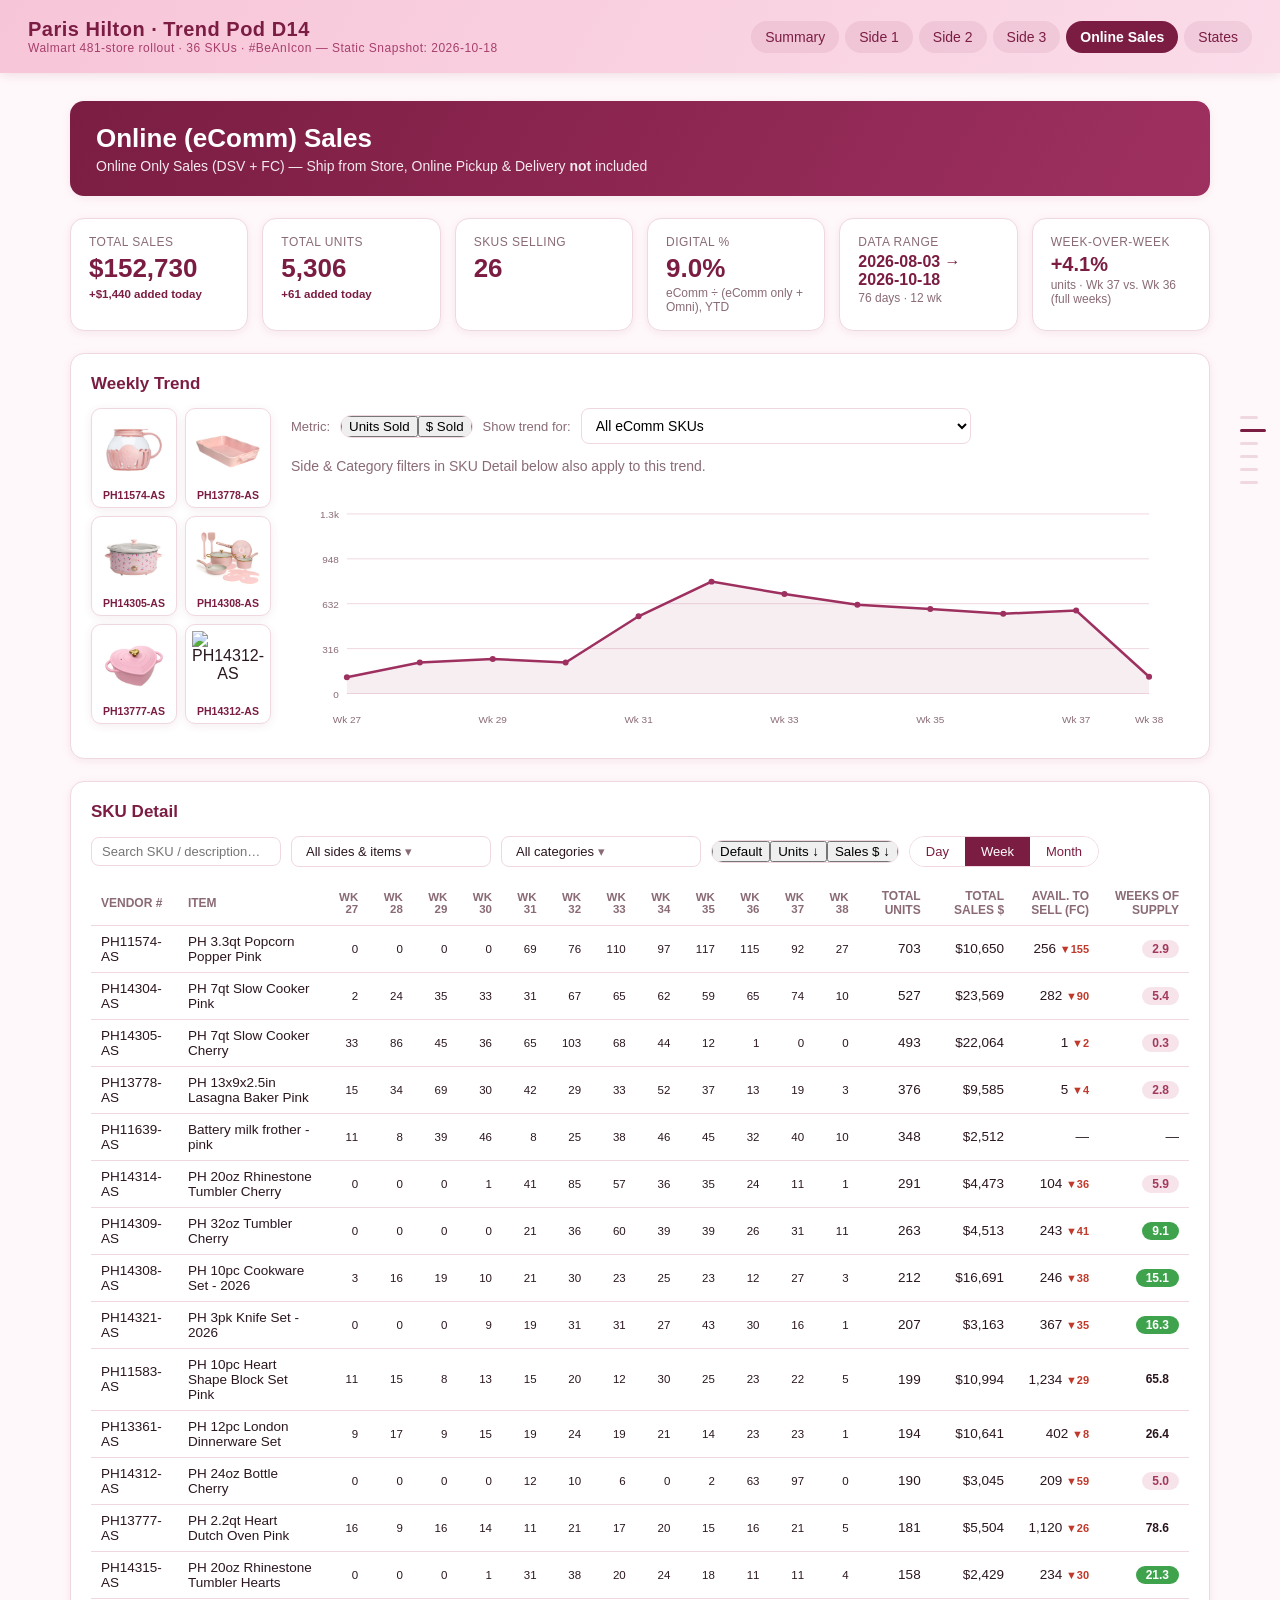
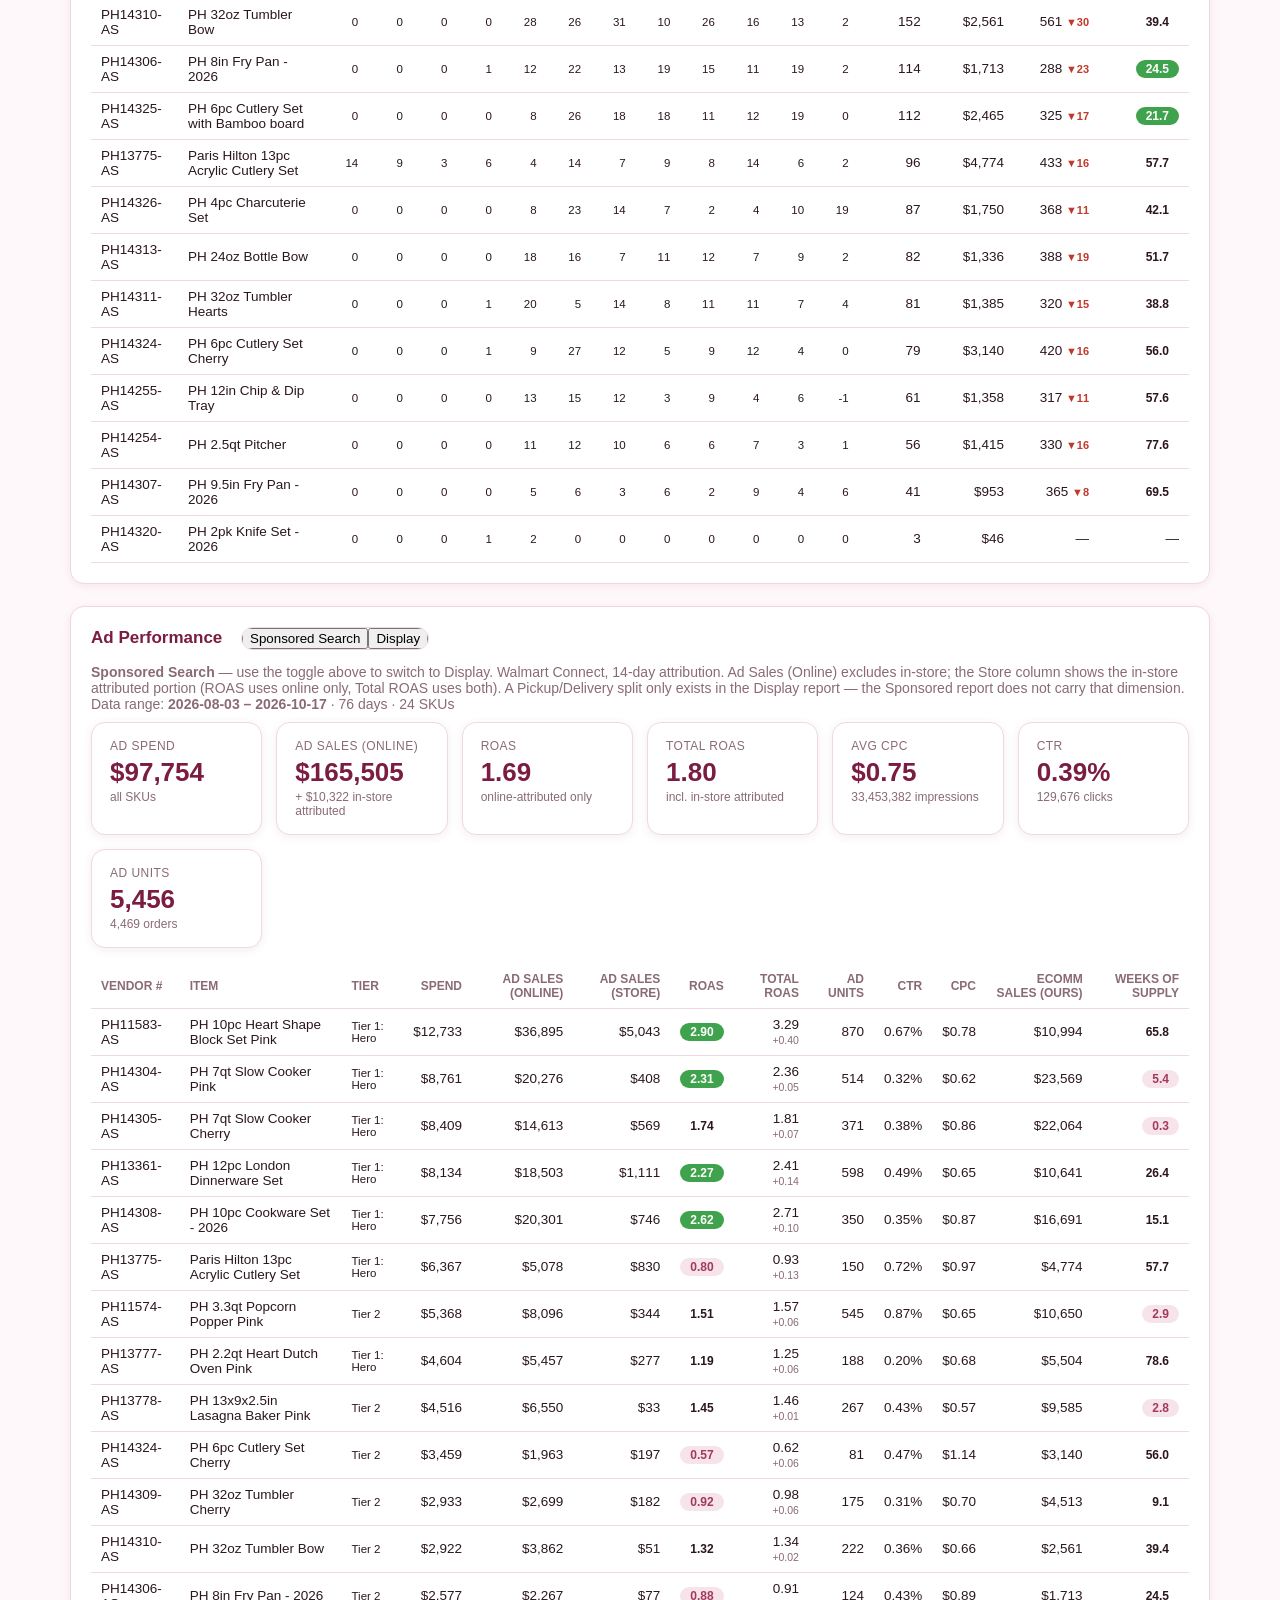
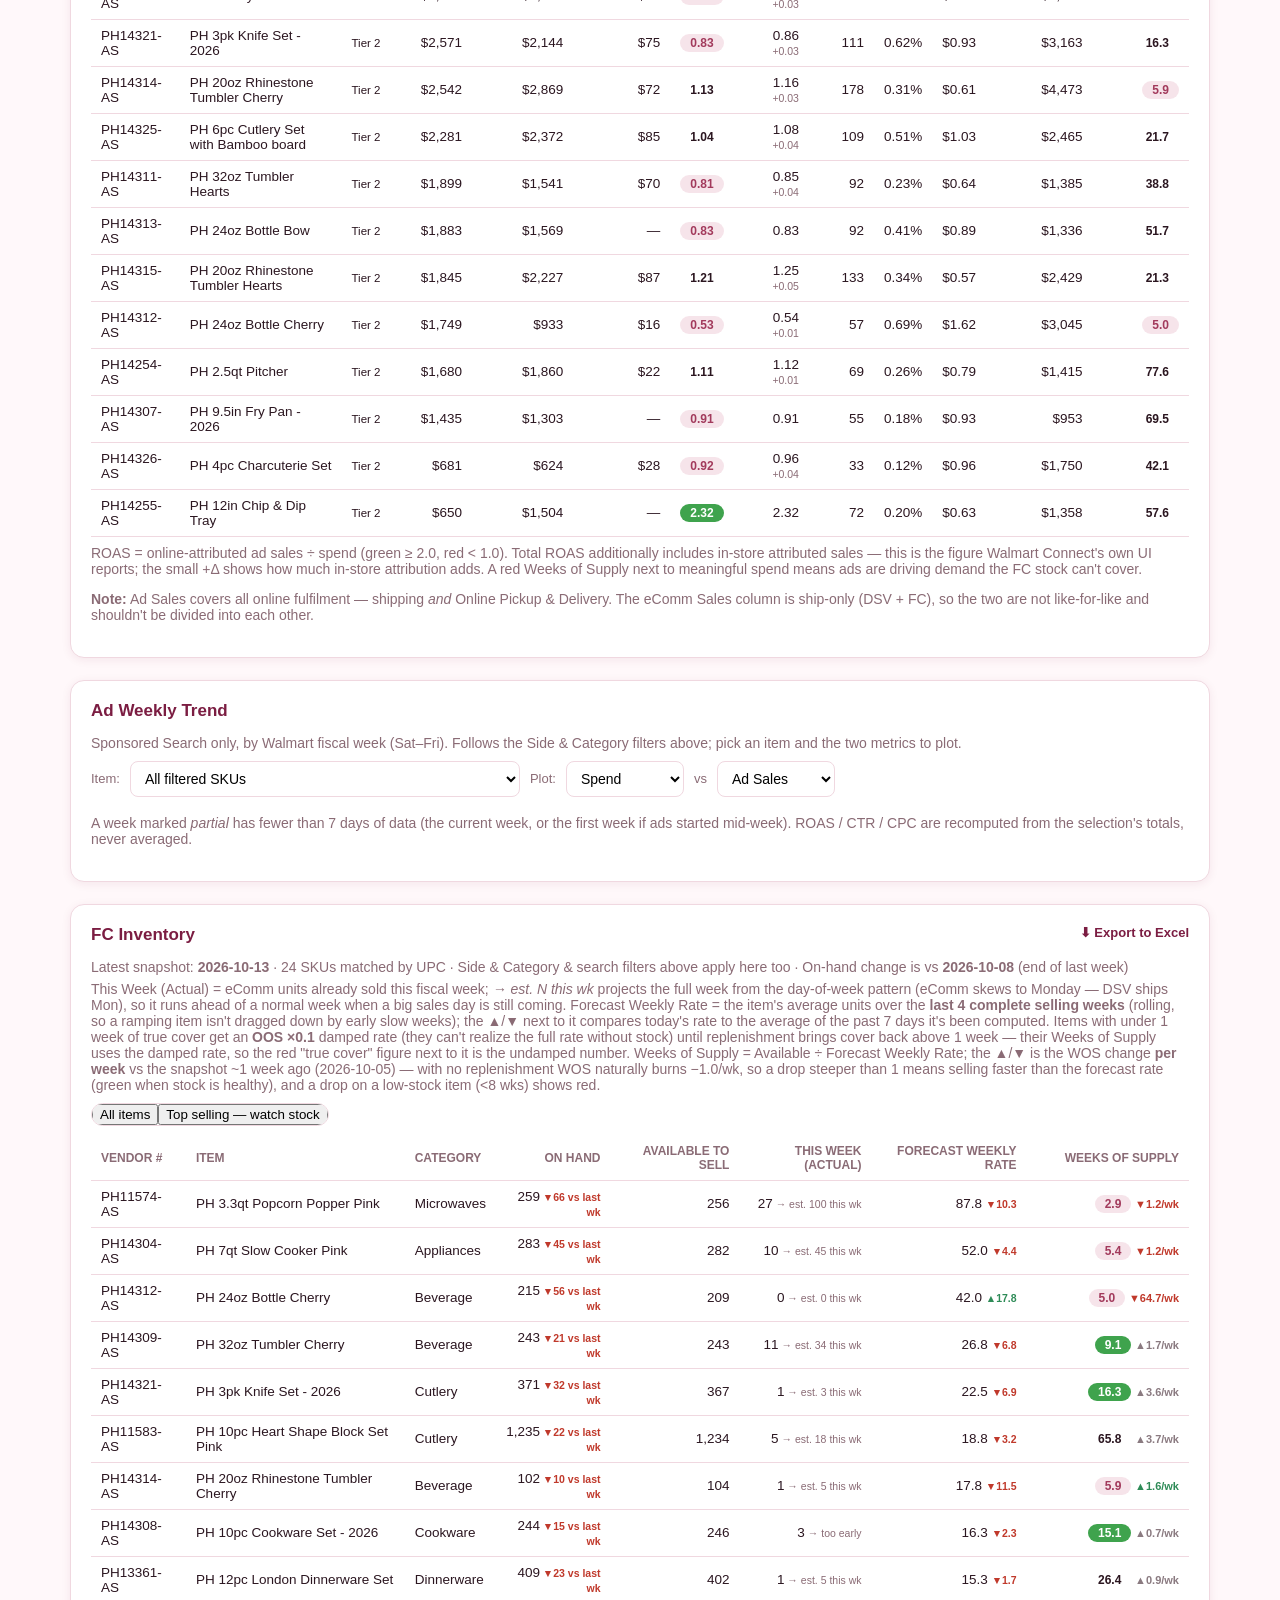
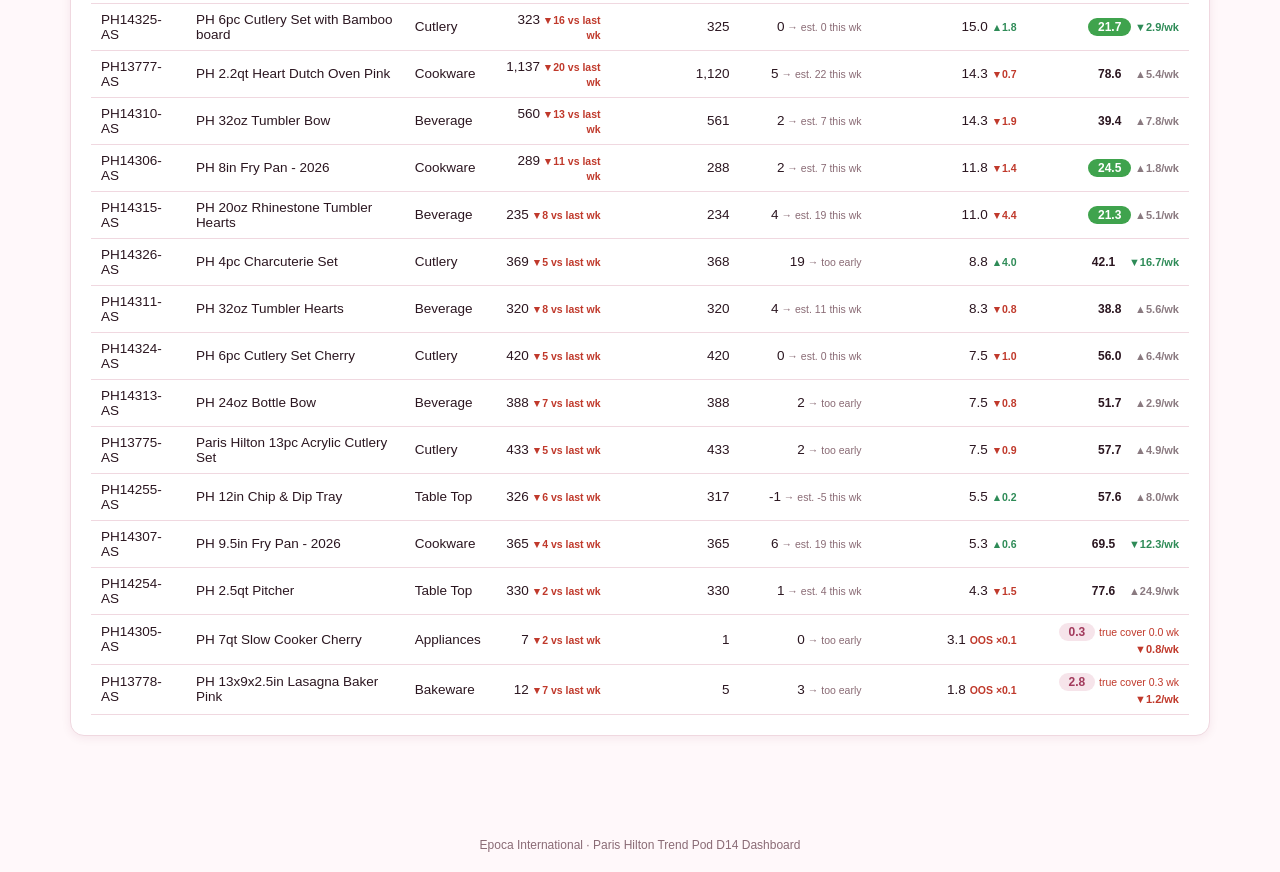
==== commit 6b757b45: "Sync from live app data — 2026-10-19 20:36 UTC" ====
--- a/online.html
+++ b/online.html
@@ -10,7 +10,7 @@
 <div class="topbar">
   <div class="brand">Paris Hilton · Trend Pod D14
     <small>Walmart 481-store rollout · 36 SKUs · #BeAnIcon —
-      Static Snapshot: 2026-10-13</small>
+      Static Snapshot: 2026-10-18</small>
   </div>
   <div class="nav">
     <a href="index.html" class="">Summary</a>
@@ -40,23 +40,23 @@
 </div>
 
 <div class="ecomm-summary-grid" id="olOverview">
-  <div class="kpi-card"><div class="label">Total Sales</div><div class="value">$143,799</div><div class="kpi-delta good-text">+$2,096 added today</div></div>
-  <div class="kpi-card"><div class="label">Total Units</div><div class="value">4,977</div><div class="kpi-delta good-text">+76 added today</div></div>
+  <div class="kpi-card"><div class="label">Total Sales</div><div class="value">$152,730</div><div class="kpi-delta good-text">+$1,440 added today</div></div>
+  <div class="kpi-card"><div class="label">Total Units</div><div class="value">5,306</div><div class="kpi-delta good-text">+61 added today</div></div>
   <div class="kpi-card"><div class="label">SKUs Selling</div><div class="value">26</div></div>
   <div class="kpi-card">
     <div class="label">Digital %</div>
-    <div class="value">9.1%</div>
+    <div class="value">9.0%</div>
     <div class="sub">eComm ÷ (eComm only + Omni), YTD</div>
   </div>
-  <div class="kpi-card"><div class="label">Data Range</div><div class="value" style="font-size:16px">2026-08-03 → 2026-10-13</div><div class="sub">71 days · 11 wk</div></div>
+  <div class="kpi-card"><div class="label">Data Range</div><div class="value" style="font-size:16px">2026-08-03 → 2026-10-18</div><div class="sub">76 days · 12 wk</div></div>
   <div class="kpi-card">
     <div class="label">Week-over-Week</div>
     <div class="value" style="font-size:20px">
       
-      <span class="bad-text">-33.5%</span>
+      <span class="good-text">+4.1%</span>
       
     </div>
-    <div class="sub">units · Wk 37 vs. Wk 36 (latest may be partial)</div>
+    <div class="sub">units · Wk 37 vs. Wk 36 (full weeks)</div>
   </div>
 </div>
 
@@ -88,7 +88,7 @@
         <label for="trendItemSelect" style="font-size:13px;color:var(--muted)">Show trend for:</label>
         <select id="trendItemSelect">
           <option value="ALL">All eComm SKUs</option>
-          <option value="662611334" data-side="1" data-cat="MICROWAVES">PH11574-AS — PH 3.3qt Popcorn Popper Pink</option><option value="684089839" data-side="1" data-cat="APPLIANCES">PH14305-AS — PH 7qt Slow Cooker Cherry</option><option value="684089838" data-side="1" data-cat="APPLIANCES">PH14304-AS — PH 7qt Slow Cooker Pink</option><option value="683351641" data-side="2" data-cat="BAKEWARE">PH13778-AS — PH 13x9x2.5in Lasagna Baker Pink</option><option value="662509675" data-side="2" data-cat="APPLIANCES">PH11639-AS — Battery milk frother - pink</option><option value="683351633" data-side="2" data-cat="BEVERAGE">PH14314-AS — PH 20oz Rhinestone Tumbler Cherry</option><option value="683351632" data-side="2" data-cat="BEVERAGE">PH14309-AS — PH 32oz Tumbler Cherry</option><option value="683564513" data-side="3" data-cat="CUTLERY">PH14321-AS — PH 3pk Knife Set - 2026</option><option value="683351638" data-side="1" data-cat="COOKWARE">PH14308-AS — PH 10pc Cookware Set - 2026</option><option value="683351628" data-side="2" data-cat="BEVERAGE">PH14312-AS — PH 24oz Bottle Cherry</option><option value="662304222" data-side="3" data-cat="CUTLERY">PH11583-AS — PH 10pc Heart Shape Block Set Pink</option><option value="676149285" data-side="2" data-cat="DINNERWARE">PH13361-AS — PH 12pc London Dinnerware Set</option><option value="683351642" data-side="1" data-cat="COOKWARE">PH13777-AS — PH 2.2qt Heart Dutch Oven Pink</option><option value="683351629" data-side="2" data-cat="BEVERAGE">PH14315-AS — PH 20oz Rhinestone Tumbler Hearts</option><option value="683351631" data-side="2" data-cat="BEVERAGE">PH14310-AS — PH 32oz Tumbler Bow</option><option value="683564509" data-side="3" data-cat="CUTLERY">PH14325-AS — PH 6pc Cutlery Set with Bamboo board</option><option value="683351639" data-side="1" data-cat="COOKWARE">PH14306-AS — PH 8in Fry Pan - 2026</option><option value="683564516" data-side="3" data-cat="CUTLERY">PH13775-AS — Paris Hilton 13pc Acrylic Cutlery Set</option><option value="683564507" data-side="3" data-cat="CUTLERY">PH14324-AS — PH 6pc Cutlery Set Cherry</option><option value="683351627" data-side="2" data-cat="BEVERAGE">PH14313-AS — PH 24oz Bottle Bow</option><option value="683351634" data-side="2" data-cat="BEVERAGE">PH14311-AS — PH 32oz Tumbler Hearts</option><option value="683564512" data-side="3" data-cat="CUTLERY">PH14326-AS — PH 4pc Charcuterie Set</option><option value="683564579" data-side="2" data-cat="TABLE TOP">PH14255-AS — PH 12in Chip &amp; Dip Tray</option><option value="683564533" data-side="1" data-cat="TABLE TOP">PH14254-AS — PH 2.5qt Pitcher</option><option value="683351640" data-side="1" data-cat="COOKWARE">PH14307-AS — PH 9.5in Fry Pan - 2026</option><option value="683564510" data-side="3" data-cat="CUTLERY">PH14320-AS — PH 2pk Knife Set - 2026</option>
+          <option value="662611334" data-side="1" data-cat="MICROWAVES">PH11574-AS — PH 3.3qt Popcorn Popper Pink</option><option value="684089838" data-side="1" data-cat="APPLIANCES">PH14304-AS — PH 7qt Slow Cooker Pink</option><option value="684089839" data-side="1" data-cat="APPLIANCES">PH14305-AS — PH 7qt Slow Cooker Cherry</option><option value="683351641" data-side="2" data-cat="BAKEWARE">PH13778-AS — PH 13x9x2.5in Lasagna Baker Pink</option><option value="662509675" data-side="2" data-cat="APPLIANCES">PH11639-AS — Battery milk frother - pink</option><option value="683351633" data-side="2" data-cat="BEVERAGE">PH14314-AS — PH 20oz Rhinestone Tumbler Cherry</option><option value="683351632" data-side="2" data-cat="BEVERAGE">PH14309-AS — PH 32oz Tumbler Cherry</option><option value="683351638" data-side="1" data-cat="COOKWARE">PH14308-AS — PH 10pc Cookware Set - 2026</option><option value="683564513" data-side="3" data-cat="CUTLERY">PH14321-AS — PH 3pk Knife Set - 2026</option><option value="662304222" data-side="3" data-cat="CUTLERY">PH11583-AS — PH 10pc Heart Shape Block Set Pink</option><option value="676149285" data-side="2" data-cat="DINNERWARE">PH13361-AS — PH 12pc London Dinnerware Set</option><option value="683351628" data-side="2" data-cat="BEVERAGE">PH14312-AS — PH 24oz Bottle Cherry</option><option value="683351642" data-side="1" data-cat="COOKWARE">PH13777-AS — PH 2.2qt Heart Dutch Oven Pink</option><option value="683351629" data-side="2" data-cat="BEVERAGE">PH14315-AS — PH 20oz Rhinestone Tumbler Hearts</option><option value="683351631" data-side="2" data-cat="BEVERAGE">PH14310-AS — PH 32oz Tumbler Bow</option><option value="683351639" data-side="1" data-cat="COOKWARE">PH14306-AS — PH 8in Fry Pan - 2026</option><option value="683564509" data-side="3" data-cat="CUTLERY">PH14325-AS — PH 6pc Cutlery Set with Bamboo board</option><option value="683564516" data-side="3" data-cat="CUTLERY">PH13775-AS — Paris Hilton 13pc Acrylic Cutlery Set</option><option value="683564512" data-side="3" data-cat="CUTLERY">PH14326-AS — PH 4pc Charcuterie Set</option><option value="683351627" data-side="2" data-cat="BEVERAGE">PH14313-AS — PH 24oz Bottle Bow</option><option value="683351634" data-side="2" data-cat="BEVERAGE">PH14311-AS — PH 32oz Tumbler Hearts</option><option value="683564507" data-side="3" data-cat="CUTLERY">PH14324-AS — PH 6pc Cutlery Set Cherry</option><option value="683564579" data-side="2" data-cat="TABLE TOP">PH14255-AS — PH 12in Chip &amp; Dip Tray</option><option value="683564533" data-side="1" data-cat="TABLE TOP">PH14254-AS — PH 2.5qt Pitcher</option><option value="683351640" data-side="1" data-cat="COOKWARE">PH14307-AS — PH 9.5in Fry Pan - 2026</option><option value="683564510" data-side="3" data-cat="CUTLERY">PH14320-AS — PH 2pk Knife Set - 2026</option>
         </select>
       </div>
       <p class="page-sub" style="margin:4px 0 0">Side &amp; Category filters in SKU Detail below also apply to this trend.</p>
@@ -119,10 +119,10 @@
         
         <label class="multiselect-option"><input type="checkbox" class="side-cb" data-kind="item" data-side="1" value="662611334"> PH11574-AS — PH 3.3qt Popcorn Popper Pink</label>
         
+        <label class="multiselect-option"><input type="checkbox" class="side-cb" data-kind="item" data-side="1" value="684089838"> PH14304-AS — PH 7qt Slow Cooker Pink</label>
+        
         <label class="multiselect-option"><input type="checkbox" class="side-cb" data-kind="item" data-side="1" value="684089839"> PH14305-AS — PH 7qt Slow Cooker Cherry</label>
         
-        <label class="multiselect-option"><input type="checkbox" class="side-cb" data-kind="item" data-side="1" value="684089838"> PH14304-AS — PH 7qt Slow Cooker Pink</label>
-        
         <label class="multiselect-option"><input type="checkbox" class="side-cb" data-kind="item" data-side="1" value="683351638"> PH14308-AS — PH 10pc Cookware Set - 2026</label>
         
         <label class="multiselect-option"><input type="checkbox" class="side-cb" data-kind="item" data-side="1" value="683351642"> PH13777-AS — PH 2.2qt Heart Dutch Oven Pink</label>
@@ -143,10 +143,10 @@
         
         <label class="multiselect-option"><input type="checkbox" class="side-cb" data-kind="item" data-side="2" value="683351632"> PH14309-AS — PH 32oz Tumbler Cherry</label>
         
+        <label class="multiselect-option"><input type="checkbox" class="side-cb" data-kind="item" data-side="2" value="676149285"> PH13361-AS — PH 12pc London Dinnerware Set</label>
+        
         <label class="multiselect-option"><input type="checkbox" class="side-cb" data-kind="item" data-side="2" value="683351628"> PH14312-AS — PH 24oz Bottle Cherry</label>
         
-        <label class="multiselect-option"><input type="checkbox" class="side-cb" data-kind="item" data-side="2" value="676149285"> PH13361-AS — PH 12pc London Dinnerware Set</label>
-        
         <label class="multiselect-option"><input type="checkbox" class="side-cb" data-kind="item" data-side="2" value="683351629"> PH14315-AS — PH 20oz Rhinestone Tumbler Hearts</label>
         
         <label class="multiselect-option"><input type="checkbox" class="side-cb" data-kind="item" data-side="2" value="683351631"> PH14310-AS — PH 32oz Tumbler Bow</label>
@@ -167,9 +167,9 @@
         
         <label class="multiselect-option"><input type="checkbox" class="side-cb" data-kind="item" data-side="3" value="683564516"> PH13775-AS — Paris Hilton 13pc Acrylic Cutlery Set</label>
         
+        <label class="multiselect-option"><input type="checkbox" class="side-cb" data-kind="item" data-side="3" value="683564512"> PH14326-AS — PH 4pc Charcuterie Set</label>
+        
         <label class="multiselect-option"><input type="checkbox" class="side-cb" data-kind="item" data-side="3" value="683564507"> PH14324-AS — PH 6pc Cutlery Set Cherry</label>
-        
-        <label class="multiselect-option"><input type="checkbox" class="side-cb" data-kind="item" data-side="3" value="683564512"> PH14326-AS — PH 4pc Charcuterie Set</label>
         
         <label class="multiselect-option"><input type="checkbox" class="side-cb" data-kind="item" data-side="3" value="683564510"> PH14320-AS — PH 2pk Knife Set - 2026</label>
         
@@ -224,13 +224,13 @@
             <th class="num week-col mcol-2026-09 mcol-fold" style="display:none">09-01</th><th class="num week-col mcol-2026-09 mcol-fold" style="display:none">09-02</th><th class="num week-col mcol-2026-09 mcol-fold" style="display:none">09-03</th><th class="num week-col mcol-2026-09 mcol-fold" style="display:none">09-04</th><th class="num week-col mcol-2026-09 mcol-fold" style="display:none">09-05</th><th class="num week-col mcol-2026-09 mcol-fold" style="display:none">09-06</th><th class="num week-col mcol-2026-09 mcol-fold" style="display:none">09-07</th><th class="num week-col mcol-2026-09 mcol-fold" style="display:none">09-08</th><th class="num week-col mcol-2026-09 mcol-fold" style="display:none">09-09</th><th class="num week-col mcol-2026-09 mcol-fold" style="display:none">09-10</th><th class="num week-col mcol-2026-09 mcol-fold" style="display:none">09-11</th><th class="num week-col mcol-2026-09 mcol-fold" style="display:none">09-12</th><th class="num week-col mcol-2026-09 mcol-fold" style="display:none">09-13</th><th class="num week-col mcol-2026-09 mcol-fold" style="display:none">09-14</th><th class="num week-col mcol-2026-09 mcol-fold" style="display:none">09-15</th><th class="num week-col mcol-2026-09 mcol-fold" style="display:none">09-16</th><th class="num week-col mcol-2026-09 mcol-fold" style="display:none">09-17</th><th class="num week-col mcol-2026-09 mcol-fold" style="display:none">09-18</th><th class="num week-col mcol-2026-09 mcol-fold" style="display:none">09-19</th><th class="num week-col mcol-2026-09 mcol-fold" style="display:none">09-20</th><th class="num week-col mcol-2026-09 mcol-fold" style="display:none">09-21</th><th class="num week-col mcol-2026-09 mcol-fold" style="display:none">09-22</th><th class="num week-col mcol-2026-09 mcol-fold" style="display:none">09-23</th><th class="num week-col mcol-2026-09 mcol-fold" style="display:none">09-24</th><th class="num week-col mcol-2026-09 mcol-fold" style="display:none">09-25</th><th class="num week-col mcol-2026-09 mcol-fold" style="display:none">09-26</th><th class="num week-col mcol-2026-09 mcol-fold" style="display:none">09-27</th><th class="num week-col mcol-2026-09 mcol-fold" style="display:none">09-28</th><th class="num week-col mcol-2026-09 mcol-fold" style="display:none">09-29</th><th class="num week-col mcol-2026-09 mcol-fold" style="display:none">09-30</th>
           
             <th class="num"><button type="button" class="month-toggle" data-mk="2026-10" title="Expand/collapse earlier daily columns">▸</button> Oct Total</th>
-            <th class="num week-col mcol-2026-10 mcol-fold" style="display:none">10-01</th><th class="num week-col mcol-2026-10 mcol-fold" style="display:none">10-02</th><th class="num week-col mcol-2026-10 mcol-fold" style="display:none">10-03</th><th class="num week-col mcol-2026-10 mcol-fold" style="display:none">10-04</th><th class="num week-col mcol-2026-10 mcol-fold" style="display:none">10-05</th><th class="num week-col mcol-2026-10" >10-06</th><th class="num week-col mcol-2026-10" >10-07</th><th class="num week-col mcol-2026-10" >10-09</th><th class="num week-col mcol-2026-10" >10-10</th><th class="num week-col mcol-2026-10" >10-11</th><th class="num week-col mcol-2026-10" >10-12</th><th class="num week-col mcol-2026-10" >10-13</th>
+            <th class="num week-col mcol-2026-10 mcol-fold" style="display:none">10-01</th><th class="num week-col mcol-2026-10 mcol-fold" style="display:none">10-02</th><th class="num week-col mcol-2026-10 mcol-fold" style="display:none">10-03</th><th class="num week-col mcol-2026-10 mcol-fold" style="display:none">10-04</th><th class="num week-col mcol-2026-10 mcol-fold" style="display:none">10-05</th><th class="num week-col mcol-2026-10 mcol-fold" style="display:none">10-06</th><th class="num week-col mcol-2026-10 mcol-fold" style="display:none">10-07</th><th class="num week-col mcol-2026-10 mcol-fold" style="display:none">10-09</th><th class="num week-col mcol-2026-10 mcol-fold" style="display:none">10-10</th><th class="num week-col mcol-2026-10 mcol-fold" style="display:none">10-11</th><th class="num week-col mcol-2026-10" >10-12</th><th class="num week-col mcol-2026-10" >10-13</th><th class="num week-col mcol-2026-10" >10-14</th><th class="num week-col mcol-2026-10" >10-15</th><th class="num week-col mcol-2026-10" >10-16</th><th class="num week-col mcol-2026-10" >10-17</th><th class="num week-col mcol-2026-10" >10-18</th>
           
           <th class="num">Total Units</th><th class="num">Total Sales $</th><th class="num">Avail. to Sell (FC)</th><th class="num">Weeks of Supply</th>
         </tr></thead>
         <tbody>
           
-          <tr class="sku-row" data-side="1" data-cat="MICROWAVES" data-vsid="PH11574-AS" data-item="662611334" data-units="640" data-sales="9677.310000000001">
+          <tr class="sku-row" data-side="1" data-cat="MICROWAVES" data-vsid="PH11574-AS" data-item="662611334" data-units="703" data-sales="10649.880000000001">
             <td>PH11574-AS</td><td>PH 3.3qt Popcorn Popper Pink</td>
             
               <td class="num"><strong>30</strong></td>
@@ -239,14 +239,30 @@
               <td class="num"><strong>398</strong></td>
               <td class="num week-col mcol-2026-09 mcol-fold" style="display:none">4</td><td class="num week-col mcol-2026-09 mcol-fold" style="display:none">12</td><td class="num week-col mcol-2026-09 mcol-fold" style="display:none">9</td><td class="num week-col mcol-2026-09 mcol-fold" style="display:none">14</td><td class="num week-col mcol-2026-09 mcol-fold" style="display:none">13</td><td class="num week-col mcol-2026-09 mcol-fold" style="display:none">9</td><td class="num week-col mcol-2026-09 mcol-fold" style="display:none">13</td><td class="num week-col mcol-2026-09 mcol-fold" style="display:none">9</td><td class="num week-col mcol-2026-09 mcol-fold" style="display:none">11</td><td class="num week-col mcol-2026-09 mcol-fold" style="display:none">10</td><td class="num week-col mcol-2026-09 mcol-fold" style="display:none">11</td><td class="num week-col mcol-2026-09 mcol-fold" style="display:none">7</td><td class="num week-col mcol-2026-09 mcol-fold" style="display:none">21</td><td class="num week-col mcol-2026-09 mcol-fold" style="display:none">16</td><td class="num week-col mcol-2026-09 mcol-fold" style="display:none">10</td><td class="num week-col mcol-2026-09 mcol-fold" style="display:none">12</td><td class="num week-col mcol-2026-09 mcol-fold" style="display:none">22</td><td class="num week-col mcol-2026-09 mcol-fold" style="display:none">22</td><td class="num week-col mcol-2026-09 mcol-fold" style="display:none">14</td><td class="num week-col mcol-2026-09 mcol-fold" style="display:none">18</td><td class="num week-col mcol-2026-09 mcol-fold" style="display:none">16</td><td class="num week-col mcol-2026-09 mcol-fold" style="display:none">12</td><td class="num week-col mcol-2026-09 mcol-fold" style="display:none">14</td><td class="num week-col mcol-2026-09 mcol-fold" style="display:none">8</td><td class="num week-col mcol-2026-09 mcol-fold" style="display:none">15</td><td class="num week-col mcol-2026-09 mcol-fold" style="display:none">15</td><td class="num week-col mcol-2026-09 mcol-fold" style="display:none">7</td><td class="num week-col mcol-2026-09 mcol-fold" style="display:none">20</td><td class="num week-col mcol-2026-09 mcol-fold" style="display:none">19</td><td class="num week-col mcol-2026-09 mcol-fold" style="display:none">15</td>
             
-              <td class="num"><strong>212</strong></td>
-              <td class="num week-col mcol-2026-10 mcol-fold" style="display:none">23</td><td class="num week-col mcol-2026-10 mcol-fold" style="display:none">18</td><td class="num week-col mcol-2026-10 mcol-fold" style="display:none">19</td><td class="num week-col mcol-2026-10 mcol-fold" style="display:none">17</td><td class="num week-col mcol-2026-10 mcol-fold" style="display:none">19</td><td class="num week-col mcol-2026-10" >16</td><td class="num week-col mcol-2026-10" >43</td><td class="num week-col mcol-2026-10" >1</td><td class="num week-col mcol-2026-10" >15</td><td class="num week-col mcol-2026-10" >10</td><td class="num week-col mcol-2026-10" >19</td><td class="num week-col mcol-2026-10" >12</td>
-            
-            <td class="num">640</td><td class="num">$9,677</td>
-            <td class="num">256 <span style="font-size:11px;font-weight:600;color:#C0392B">▼155</span></td><td class="num"><span class="pill bad">2.7</span></td>
-          </tr>
-          
-          <tr class="sku-row" data-side="1" data-cat="APPLIANCES" data-vsid="PH14305-AS" data-item="684089839" data-units="492" data-sales="22019.43">
+              <td class="num"><strong>275</strong></td>
+              <td class="num week-col mcol-2026-10 mcol-fold" style="display:none">23</td><td class="num week-col mcol-2026-10 mcol-fold" style="display:none">18</td><td class="num week-col mcol-2026-10 mcol-fold" style="display:none">19</td><td class="num week-col mcol-2026-10 mcol-fold" style="display:none">17</td><td class="num week-col mcol-2026-10 mcol-fold" style="display:none">19</td><td class="num week-col mcol-2026-10 mcol-fold" style="display:none">16</td><td class="num week-col mcol-2026-10 mcol-fold" style="display:none">43</td><td class="num week-col mcol-2026-10 mcol-fold" style="display:none">1</td><td class="num week-col mcol-2026-10 mcol-fold" style="display:none">15</td><td class="num week-col mcol-2026-10 mcol-fold" style="display:none">10</td><td class="num week-col mcol-2026-10" >19</td><td class="num week-col mcol-2026-10" >12</td><td class="num week-col mcol-2026-10" >6</td><td class="num week-col mcol-2026-10" >13</td><td class="num week-col mcol-2026-10" >17</td><td class="num week-col mcol-2026-10" >12</td><td class="num week-col mcol-2026-10" >15</td>
+            
+            <td class="num">703</td><td class="num">$10,650</td>
+            <td class="num">256 <span style="font-size:11px;font-weight:600;color:#C0392B">▼155</span></td><td class="num"><span class="pill bad">2.9</span></td>
+          </tr>
+          
+          <tr class="sku-row" data-side="1" data-cat="APPLIANCES" data-vsid="PH14304-AS" data-item="684089838" data-units="527" data-sales="23568.669999999995">
+            <td>PH14304-AS</td><td>PH 7qt Slow Cooker Pink</td>
+            
+              <td class="num"><strong>102</strong></td>
+              <td class="num week-col mcol-2026-08 mcol-fold" style="display:none">0</td><td class="num week-col mcol-2026-08 mcol-fold" style="display:none">0</td><td class="num week-col mcol-2026-08 mcol-fold" style="display:none">1</td><td class="num week-col mcol-2026-08 mcol-fold" style="display:none">1</td><td class="num week-col mcol-2026-08 mcol-fold" style="display:none">0</td><td class="num week-col mcol-2026-08 mcol-fold" style="display:none">0</td><td class="num week-col mcol-2026-08 mcol-fold" style="display:none">0</td><td class="num week-col mcol-2026-08 mcol-fold" style="display:none">11</td><td class="num week-col mcol-2026-08 mcol-fold" style="display:none">4</td><td class="num week-col mcol-2026-08 mcol-fold" style="display:none">4</td><td class="num week-col mcol-2026-08 mcol-fold" style="display:none">2</td><td class="num week-col mcol-2026-08 mcol-fold" style="display:none">3</td><td class="num week-col mcol-2026-08 mcol-fold" style="display:none">0</td><td class="num week-col mcol-2026-08 mcol-fold" style="display:none">0</td><td class="num week-col mcol-2026-08 mcol-fold" style="display:none">10</td><td class="num week-col mcol-2026-08 mcol-fold" style="display:none">5</td><td class="num week-col mcol-2026-08 mcol-fold" style="display:none">5</td><td class="num week-col mcol-2026-08 mcol-fold" style="display:none">8</td><td class="num week-col mcol-2026-08 mcol-fold" style="display:none">7</td><td class="num week-col mcol-2026-08 mcol-fold" style="display:none">0</td><td class="num week-col mcol-2026-08 mcol-fold" style="display:none">0</td><td class="num week-col mcol-2026-08 mcol-fold" style="display:none">12</td><td class="num week-col mcol-2026-08 mcol-fold" style="display:none">2</td><td class="num week-col mcol-2026-08 mcol-fold" style="display:none">8</td><td class="num week-col mcol-2026-08 mcol-fold" style="display:none">4</td><td class="num week-col mcol-2026-08 mcol-fold" style="display:none">7</td><td class="num week-col mcol-2026-08 mcol-fold" style="display:none">3</td><td class="num week-col mcol-2026-08 mcol-fold" style="display:none">2</td><td class="num week-col mcol-2026-08 mcol-fold" style="display:none">3</td>
+            
+              <td class="num"><strong>255</strong></td>
+              <td class="num week-col mcol-2026-09 mcol-fold" style="display:none">7</td><td class="num week-col mcol-2026-09 mcol-fold" style="display:none">3</td><td class="num week-col mcol-2026-09 mcol-fold" style="display:none">7</td><td class="num week-col mcol-2026-09 mcol-fold" style="display:none">6</td><td class="num week-col mcol-2026-09 mcol-fold" style="display:none">9</td><td class="num week-col mcol-2026-09 mcol-fold" style="display:none">6</td><td class="num week-col mcol-2026-09 mcol-fold" style="display:none">5</td><td class="num week-col mcol-2026-09 mcol-fold" style="display:none">12</td><td class="num week-col mcol-2026-09 mcol-fold" style="display:none">10</td><td class="num week-col mcol-2026-09 mcol-fold" style="display:none">14</td><td class="num week-col mcol-2026-09 mcol-fold" style="display:none">11</td><td class="num week-col mcol-2026-09 mcol-fold" style="display:none">6</td><td class="num week-col mcol-2026-09 mcol-fold" style="display:none">18</td><td class="num week-col mcol-2026-09 mcol-fold" style="display:none">4</td><td class="num week-col mcol-2026-09 mcol-fold" style="display:none">9</td><td class="num week-col mcol-2026-09 mcol-fold" style="display:none">8</td><td class="num week-col mcol-2026-09 mcol-fold" style="display:none">13</td><td class="num week-col mcol-2026-09 mcol-fold" style="display:none">7</td><td class="num week-col mcol-2026-09 mcol-fold" style="display:none">10</td><td class="num week-col mcol-2026-09 mcol-fold" style="display:none">11</td><td class="num week-col mcol-2026-09 mcol-fold" style="display:none">8</td><td class="num week-col mcol-2026-09 mcol-fold" style="display:none">10</td><td class="num week-col mcol-2026-09 mcol-fold" style="display:none">10</td><td class="num week-col mcol-2026-09 mcol-fold" style="display:none">7</td><td class="num week-col mcol-2026-09 mcol-fold" style="display:none">6</td><td class="num week-col mcol-2026-09 mcol-fold" style="display:none">7</td><td class="num week-col mcol-2026-09 mcol-fold" style="display:none">3</td><td class="num week-col mcol-2026-09 mcol-fold" style="display:none">10</td><td class="num week-col mcol-2026-09 mcol-fold" style="display:none">6</td><td class="num week-col mcol-2026-09 mcol-fold" style="display:none">12</td>
+            
+              <td class="num"><strong>170</strong></td>
+              <td class="num week-col mcol-2026-10 mcol-fold" style="display:none">11</td><td class="num week-col mcol-2026-10 mcol-fold" style="display:none">10</td><td class="num week-col mcol-2026-10 mcol-fold" style="display:none">10</td><td class="num week-col mcol-2026-10 mcol-fold" style="display:none">10</td><td class="num week-col mcol-2026-10 mcol-fold" style="display:none">6</td><td class="num week-col mcol-2026-10 mcol-fold" style="display:none">19</td><td class="num week-col mcol-2026-10 mcol-fold" style="display:none">15</td><td class="num week-col mcol-2026-10 mcol-fold" style="display:none">5</td><td class="num week-col mcol-2026-10 mcol-fold" style="display:none">10</td><td class="num week-col mcol-2026-10 mcol-fold" style="display:none">11</td><td class="num week-col mcol-2026-10" >5</td><td class="num week-col mcol-2026-10" >12</td><td class="num week-col mcol-2026-10" >8</td><td class="num week-col mcol-2026-10" >18</td><td class="num week-col mcol-2026-10" >10</td><td class="num week-col mcol-2026-10" >5</td><td class="num week-col mcol-2026-10" >5</td>
+            
+            <td class="num">527</td><td class="num">$23,569</td>
+            <td class="num">282 <span style="font-size:11px;font-weight:600;color:#C0392B">▼90</span></td><td class="num"><span class="pill bad">5.4</span></td>
+          </tr>
+          
+          <tr class="sku-row" data-side="1" data-cat="APPLIANCES" data-vsid="PH14305-AS" data-item="684089839" data-units="493" data-sales="22064.4">
             <td>PH14305-AS</td><td>PH 7qt Slow Cooker Cherry</td>
             
               <td class="num"><strong>219</strong></td>
@@ -255,30 +271,14 @@
               <td class="num"><strong>273</strong></td>
               <td class="num week-col mcol-2026-09 mcol-fold" style="display:none">10</td><td class="num week-col mcol-2026-09 mcol-fold" style="display:none">16</td><td class="num week-col mcol-2026-09 mcol-fold" style="display:none">14</td><td class="num week-col mcol-2026-09 mcol-fold" style="display:none">6</td><td class="num week-col mcol-2026-09 mcol-fold" style="display:none">11</td><td class="num week-col mcol-2026-09 mcol-fold" style="display:none">6</td><td class="num week-col mcol-2026-09 mcol-fold" style="display:none">6</td><td class="num week-col mcol-2026-09 mcol-fold" style="display:none">15</td><td class="num week-col mcol-2026-09 mcol-fold" style="display:none">38</td><td class="num week-col mcol-2026-09 mcol-fold" style="display:none">13</td><td class="num week-col mcol-2026-09 mcol-fold" style="display:none">14</td><td class="num week-col mcol-2026-09 mcol-fold" style="display:none">16</td><td class="num week-col mcol-2026-09 mcol-fold" style="display:none">12</td><td class="num week-col mcol-2026-09 mcol-fold" style="display:none">8</td><td class="num week-col mcol-2026-09 mcol-fold" style="display:none">9</td><td class="num week-col mcol-2026-09 mcol-fold" style="display:none">7</td><td class="num week-col mcol-2026-09 mcol-fold" style="display:none">10</td><td class="num week-col mcol-2026-09 mcol-fold" style="display:none">6</td><td class="num week-col mcol-2026-09 mcol-fold" style="display:none">10</td><td class="num week-col mcol-2026-09 mcol-fold" style="display:none">4</td><td class="num week-col mcol-2026-09 mcol-fold" style="display:none">8</td><td class="num week-col mcol-2026-09 mcol-fold" style="display:none">3</td><td class="num week-col mcol-2026-09 mcol-fold" style="display:none">4</td><td class="num week-col mcol-2026-09 mcol-fold" style="display:none">5</td><td class="num week-col mcol-2026-09 mcol-fold" style="display:none">10</td><td class="num week-col mcol-2026-09 mcol-fold" style="display:none">9</td><td class="num week-col mcol-2026-09 mcol-fold" style="display:none">1</td><td class="num week-col mcol-2026-09 mcol-fold" style="display:none">3</td><td class="num week-col mcol-2026-09 mcol-fold" style="display:none">-1</td><td class="num week-col mcol-2026-09 mcol-fold" style="display:none">0</td>
             
-              <td class="num"><strong>0</strong></td>
-              <td class="num week-col mcol-2026-10 mcol-fold" style="display:none">-1</td><td class="num week-col mcol-2026-10 mcol-fold" style="display:none">1</td><td class="num week-col mcol-2026-10 mcol-fold" style="display:none">1</td><td class="num week-col mcol-2026-10 mcol-fold" style="display:none">0</td><td class="num week-col mcol-2026-10 mcol-fold" style="display:none">-1</td><td class="num week-col mcol-2026-10" >1</td><td class="num week-col mcol-2026-10" >0</td><td class="num week-col mcol-2026-10" >0</td><td class="num week-col mcol-2026-10" >-1</td><td class="num week-col mcol-2026-10" >0</td><td class="num week-col mcol-2026-10" >0</td><td class="num week-col mcol-2026-10" >0</td>
-            
-            <td class="num">492</td><td class="num">$22,019</td>
+              <td class="num"><strong>1</strong></td>
+              <td class="num week-col mcol-2026-10 mcol-fold" style="display:none">-1</td><td class="num week-col mcol-2026-10 mcol-fold" style="display:none">1</td><td class="num week-col mcol-2026-10 mcol-fold" style="display:none">1</td><td class="num week-col mcol-2026-10 mcol-fold" style="display:none">0</td><td class="num week-col mcol-2026-10 mcol-fold" style="display:none">-1</td><td class="num week-col mcol-2026-10 mcol-fold" style="display:none">1</td><td class="num week-col mcol-2026-10 mcol-fold" style="display:none">0</td><td class="num week-col mcol-2026-10 mcol-fold" style="display:none">0</td><td class="num week-col mcol-2026-10 mcol-fold" style="display:none">-1</td><td class="num week-col mcol-2026-10 mcol-fold" style="display:none">0</td><td class="num week-col mcol-2026-10" >0</td><td class="num week-col mcol-2026-10" >0</td><td class="num week-col mcol-2026-10" >1</td><td class="num week-col mcol-2026-10" >0</td><td class="num week-col mcol-2026-10" >0</td><td class="num week-col mcol-2026-10" >0</td><td class="num week-col mcol-2026-10" >0</td>
+            
+            <td class="num">493</td><td class="num">$22,064</td>
             <td class="num">1 <span style="font-size:11px;font-weight:600;color:#C0392B">▼2</span></td><td class="num"><span class="pill bad">0.3</span></td>
           </tr>
           
-          <tr class="sku-row" data-side="1" data-cat="APPLIANCES" data-vsid="PH14304-AS" data-item="684089838" data-units="481" data-sales="21509.05">
-            <td>PH14304-AS</td><td>PH 7qt Slow Cooker Pink</td>
-            
-              <td class="num"><strong>102</strong></td>
-              <td class="num week-col mcol-2026-08 mcol-fold" style="display:none">0</td><td class="num week-col mcol-2026-08 mcol-fold" style="display:none">0</td><td class="num week-col mcol-2026-08 mcol-fold" style="display:none">1</td><td class="num week-col mcol-2026-08 mcol-fold" style="display:none">1</td><td class="num week-col mcol-2026-08 mcol-fold" style="display:none">0</td><td class="num week-col mcol-2026-08 mcol-fold" style="display:none">0</td><td class="num week-col mcol-2026-08 mcol-fold" style="display:none">0</td><td class="num week-col mcol-2026-08 mcol-fold" style="display:none">11</td><td class="num week-col mcol-2026-08 mcol-fold" style="display:none">4</td><td class="num week-col mcol-2026-08 mcol-fold" style="display:none">4</td><td class="num week-col mcol-2026-08 mcol-fold" style="display:none">2</td><td class="num week-col mcol-2026-08 mcol-fold" style="display:none">3</td><td class="num week-col mcol-2026-08 mcol-fold" style="display:none">0</td><td class="num week-col mcol-2026-08 mcol-fold" style="display:none">0</td><td class="num week-col mcol-2026-08 mcol-fold" style="display:none">10</td><td class="num week-col mcol-2026-08 mcol-fold" style="display:none">5</td><td class="num week-col mcol-2026-08 mcol-fold" style="display:none">5</td><td class="num week-col mcol-2026-08 mcol-fold" style="display:none">8</td><td class="num week-col mcol-2026-08 mcol-fold" style="display:none">7</td><td class="num week-col mcol-2026-08 mcol-fold" style="display:none">0</td><td class="num week-col mcol-2026-08 mcol-fold" style="display:none">0</td><td class="num week-col mcol-2026-08 mcol-fold" style="display:none">12</td><td class="num week-col mcol-2026-08 mcol-fold" style="display:none">2</td><td class="num week-col mcol-2026-08 mcol-fold" style="display:none">8</td><td class="num week-col mcol-2026-08 mcol-fold" style="display:none">4</td><td class="num week-col mcol-2026-08 mcol-fold" style="display:none">7</td><td class="num week-col mcol-2026-08 mcol-fold" style="display:none">3</td><td class="num week-col mcol-2026-08 mcol-fold" style="display:none">2</td><td class="num week-col mcol-2026-08 mcol-fold" style="display:none">3</td>
-            
-              <td class="num"><strong>255</strong></td>
-              <td class="num week-col mcol-2026-09 mcol-fold" style="display:none">7</td><td class="num week-col mcol-2026-09 mcol-fold" style="display:none">3</td><td class="num week-col mcol-2026-09 mcol-fold" style="display:none">7</td><td class="num week-col mcol-2026-09 mcol-fold" style="display:none">6</td><td class="num week-col mcol-2026-09 mcol-fold" style="display:none">9</td><td class="num week-col mcol-2026-09 mcol-fold" style="display:none">6</td><td class="num week-col mcol-2026-09 mcol-fold" style="display:none">5</td><td class="num week-col mcol-2026-09 mcol-fold" style="display:none">12</td><td class="num week-col mcol-2026-09 mcol-fold" style="display:none">10</td><td class="num week-col mcol-2026-09 mcol-fold" style="display:none">14</td><td class="num week-col mcol-2026-09 mcol-fold" style="display:none">11</td><td class="num week-col mcol-2026-09 mcol-fold" style="display:none">6</td><td class="num week-col mcol-2026-09 mcol-fold" style="display:none">18</td><td class="num week-col mcol-2026-09 mcol-fold" style="display:none">4</td><td class="num week-col mcol-2026-09 mcol-fold" style="display:none">9</td><td class="num week-col mcol-2026-09 mcol-fold" style="display:none">8</td><td class="num week-col mcol-2026-09 mcol-fold" style="display:none">13</td><td class="num week-col mcol-2026-09 mcol-fold" style="display:none">7</td><td class="num week-col mcol-2026-09 mcol-fold" style="display:none">10</td><td class="num week-col mcol-2026-09 mcol-fold" style="display:none">11</td><td class="num week-col mcol-2026-09 mcol-fold" style="display:none">8</td><td class="num week-col mcol-2026-09 mcol-fold" style="display:none">10</td><td class="num week-col mcol-2026-09 mcol-fold" style="display:none">10</td><td class="num week-col mcol-2026-09 mcol-fold" style="display:none">7</td><td class="num week-col mcol-2026-09 mcol-fold" style="display:none">6</td><td class="num week-col mcol-2026-09 mcol-fold" style="display:none">7</td><td class="num week-col mcol-2026-09 mcol-fold" style="display:none">3</td><td class="num week-col mcol-2026-09 mcol-fold" style="display:none">10</td><td class="num week-col mcol-2026-09 mcol-fold" style="display:none">6</td><td class="num week-col mcol-2026-09 mcol-fold" style="display:none">12</td>
-            
-              <td class="num"><strong>124</strong></td>
-              <td class="num week-col mcol-2026-10 mcol-fold" style="display:none">11</td><td class="num week-col mcol-2026-10 mcol-fold" style="display:none">10</td><td class="num week-col mcol-2026-10 mcol-fold" style="display:none">10</td><td class="num week-col mcol-2026-10 mcol-fold" style="display:none">10</td><td class="num week-col mcol-2026-10 mcol-fold" style="display:none">6</td><td class="num week-col mcol-2026-10" >19</td><td class="num week-col mcol-2026-10" >15</td><td class="num week-col mcol-2026-10" >5</td><td class="num week-col mcol-2026-10" >10</td><td class="num week-col mcol-2026-10" >11</td><td class="num week-col mcol-2026-10" >5</td><td class="num week-col mcol-2026-10" >12</td>
-            
-            <td class="num">481</td><td class="num">$21,509</td>
-            <td class="num">282 <span style="font-size:11px;font-weight:600;color:#C0392B">▼90</span></td><td class="num"><span class="pill bad">5.0</span></td>
-          </tr>
-          
-          <tr class="sku-row" data-side="2" data-cat="BAKEWARE" data-vsid="PH13778-AS" data-item="683351641" data-units="364" data-sales="9285.29">
+          <tr class="sku-row" data-side="2" data-cat="BAKEWARE" data-vsid="PH13778-AS" data-item="683351641" data-units="376" data-sales="9584.93">
             <td>PH13778-AS</td><td>PH 13x9x2.5in Lasagna Baker Pink</td>
             
               <td class="num"><strong>165</strong></td>
@@ -287,14 +287,14 @@
               <td class="num"><strong>161</strong></td>
               <td class="num week-col mcol-2026-09 mcol-fold" style="display:none">8</td><td class="num week-col mcol-2026-09 mcol-fold" style="display:none">8</td><td class="num week-col mcol-2026-09 mcol-fold" style="display:none">6</td><td class="num week-col mcol-2026-09 mcol-fold" style="display:none">3</td><td class="num week-col mcol-2026-09 mcol-fold" style="display:none">0</td><td class="num week-col mcol-2026-09 mcol-fold" style="display:none">7</td><td class="num week-col mcol-2026-09 mcol-fold" style="display:none">4</td><td class="num week-col mcol-2026-09 mcol-fold" style="display:none">4</td><td class="num week-col mcol-2026-09 mcol-fold" style="display:none">6</td><td class="num week-col mcol-2026-09 mcol-fold" style="display:none">2</td><td class="num week-col mcol-2026-09 mcol-fold" style="display:none">6</td><td class="num week-col mcol-2026-09 mcol-fold" style="display:none">6</td><td class="num week-col mcol-2026-09 mcol-fold" style="display:none">8</td><td class="num week-col mcol-2026-09 mcol-fold" style="display:none">2</td><td class="num week-col mcol-2026-09 mcol-fold" style="display:none">2</td><td class="num week-col mcol-2026-09 mcol-fold" style="display:none">6</td><td class="num week-col mcol-2026-09 mcol-fold" style="display:none">7</td><td class="num week-col mcol-2026-09 mcol-fold" style="display:none">2</td><td class="num week-col mcol-2026-09 mcol-fold" style="display:none">8</td><td class="num week-col mcol-2026-09 mcol-fold" style="display:none">10</td><td class="num week-col mcol-2026-09 mcol-fold" style="display:none">10</td><td class="num week-col mcol-2026-09 mcol-fold" style="display:none">7</td><td class="num week-col mcol-2026-09 mcol-fold" style="display:none">4</td><td class="num week-col mcol-2026-09 mcol-fold" style="display:none">6</td><td class="num week-col mcol-2026-09 mcol-fold" style="display:none">7</td><td class="num week-col mcol-2026-09 mcol-fold" style="display:none">4</td><td class="num week-col mcol-2026-09 mcol-fold" style="display:none">4</td><td class="num week-col mcol-2026-09 mcol-fold" style="display:none">4</td><td class="num week-col mcol-2026-09 mcol-fold" style="display:none">6</td><td class="num week-col mcol-2026-09 mcol-fold" style="display:none">4</td>
             
-              <td class="num"><strong>38</strong></td>
-              <td class="num week-col mcol-2026-10 mcol-fold" style="display:none">12</td><td class="num week-col mcol-2026-10 mcol-fold" style="display:none">3</td><td class="num week-col mcol-2026-10 mcol-fold" style="display:none">2</td><td class="num week-col mcol-2026-10 mcol-fold" style="display:none">0</td><td class="num week-col mcol-2026-10 mcol-fold" style="display:none">8</td><td class="num week-col mcol-2026-10" >3</td><td class="num week-col mcol-2026-10" >-1</td><td class="num week-col mcol-2026-10" >1</td><td class="num week-col mcol-2026-10" >2</td><td class="num week-col mcol-2026-10" >3</td><td class="num week-col mcol-2026-10" >5</td><td class="num week-col mcol-2026-10" >0</td>
-            
-            <td class="num">364</td><td class="num">$9,285</td>
-            <td class="num">5 <span style="font-size:11px;font-weight:600;color:#C0392B">▼4</span></td><td class="num"><span class="pill bad">1.8</span></td>
-          </tr>
-          
-          <tr class="sku-row" data-side="2" data-cat="APPLIANCES" data-vsid="PH11639-AS" data-item="662509675" data-units="322" data-sales="2327.6899999999996">
+              <td class="num"><strong>50</strong></td>
+              <td class="num week-col mcol-2026-10 mcol-fold" style="display:none">12</td><td class="num week-col mcol-2026-10 mcol-fold" style="display:none">3</td><td class="num week-col mcol-2026-10 mcol-fold" style="display:none">2</td><td class="num week-col mcol-2026-10 mcol-fold" style="display:none">0</td><td class="num week-col mcol-2026-10 mcol-fold" style="display:none">8</td><td class="num week-col mcol-2026-10 mcol-fold" style="display:none">3</td><td class="num week-col mcol-2026-10 mcol-fold" style="display:none">-1</td><td class="num week-col mcol-2026-10 mcol-fold" style="display:none">1</td><td class="num week-col mcol-2026-10 mcol-fold" style="display:none">2</td><td class="num week-col mcol-2026-10 mcol-fold" style="display:none">3</td><td class="num week-col mcol-2026-10" >5</td><td class="num week-col mcol-2026-10" >0</td><td class="num week-col mcol-2026-10" >4</td><td class="num week-col mcol-2026-10" >3</td><td class="num week-col mcol-2026-10" >2</td><td class="num week-col mcol-2026-10" >1</td><td class="num week-col mcol-2026-10" >2</td>
+            
+            <td class="num">376</td><td class="num">$9,585</td>
+            <td class="num">5 <span style="font-size:11px;font-weight:600;color:#C0392B">▼4</span></td><td class="num"><span class="pill bad">2.8</span></td>
+          </tr>
+          
+          <tr class="sku-row" data-side="2" data-cat="APPLIANCES" data-vsid="PH11639-AS" data-item="662509675" data-units="348" data-sales="2512.18">
             <td>PH11639-AS</td><td>Battery milk frother - pink</td>
             
               <td class="num"><strong>112</strong></td>
@@ -303,14 +303,14 @@
               <td class="num"><strong>141</strong></td>
               <td class="num week-col mcol-2026-09 mcol-fold" style="display:none">0</td><td class="num week-col mcol-2026-09 mcol-fold" style="display:none">0</td><td class="num week-col mcol-2026-09 mcol-fold" style="display:none">0</td><td class="num week-col mcol-2026-09 mcol-fold" style="display:none">0</td><td class="num week-col mcol-2026-09 mcol-fold" style="display:none">0</td><td class="num week-col mcol-2026-09 mcol-fold" style="display:none">3</td><td class="num week-col mcol-2026-09 mcol-fold" style="display:none">1</td><td class="num week-col mcol-2026-09 mcol-fold" style="display:none">3</td><td class="num week-col mcol-2026-09 mcol-fold" style="display:none">2</td><td class="num week-col mcol-2026-09 mcol-fold" style="display:none">12</td><td class="num week-col mcol-2026-09 mcol-fold" style="display:none">4</td><td class="num week-col mcol-2026-09 mcol-fold" style="display:none">7</td><td class="num week-col mcol-2026-09 mcol-fold" style="display:none">1</td><td class="num week-col mcol-2026-09 mcol-fold" style="display:none">3</td><td class="num week-col mcol-2026-09 mcol-fold" style="display:none">5</td><td class="num week-col mcol-2026-09 mcol-fold" style="display:none">5</td><td class="num week-col mcol-2026-09 mcol-fold" style="display:none">6</td><td class="num week-col mcol-2026-09 mcol-fold" style="display:none">11</td><td class="num week-col mcol-2026-09 mcol-fold" style="display:none">7</td><td class="num week-col mcol-2026-09 mcol-fold" style="display:none">8</td><td class="num week-col mcol-2026-09 mcol-fold" style="display:none">4</td><td class="num week-col mcol-2026-09 mcol-fold" style="display:none">9</td><td class="num week-col mcol-2026-09 mcol-fold" style="display:none">6</td><td class="num week-col mcol-2026-09 mcol-fold" style="display:none">6</td><td class="num week-col mcol-2026-09 mcol-fold" style="display:none">6</td><td class="num week-col mcol-2026-09 mcol-fold" style="display:none">8</td><td class="num week-col mcol-2026-09 mcol-fold" style="display:none">9</td><td class="num week-col mcol-2026-09 mcol-fold" style="display:none">6</td><td class="num week-col mcol-2026-09 mcol-fold" style="display:none">3</td><td class="num week-col mcol-2026-09 mcol-fold" style="display:none">6</td>
             
-              <td class="num"><strong>69</strong></td>
-              <td class="num week-col mcol-2026-10 mcol-fold" style="display:none">7</td><td class="num week-col mcol-2026-10 mcol-fold" style="display:none">6</td><td class="num week-col mcol-2026-10 mcol-fold" style="display:none">5</td><td class="num week-col mcol-2026-10 mcol-fold" style="display:none">8</td><td class="num week-col mcol-2026-10 mcol-fold" style="display:none">7</td><td class="num week-col mcol-2026-10" >3</td><td class="num week-col mcol-2026-10" >4</td><td class="num week-col mcol-2026-10" >5</td><td class="num week-col mcol-2026-10" >6</td><td class="num week-col mcol-2026-10" >7</td><td class="num week-col mcol-2026-10" >8</td><td class="num week-col mcol-2026-10" >3</td>
-            
-            <td class="num">322</td><td class="num">$2,328</td>
+              <td class="num"><strong>95</strong></td>
+              <td class="num week-col mcol-2026-10 mcol-fold" style="display:none">7</td><td class="num week-col mcol-2026-10 mcol-fold" style="display:none">6</td><td class="num week-col mcol-2026-10 mcol-fold" style="display:none">5</td><td class="num week-col mcol-2026-10 mcol-fold" style="display:none">8</td><td class="num week-col mcol-2026-10 mcol-fold" style="display:none">7</td><td class="num week-col mcol-2026-10 mcol-fold" style="display:none">3</td><td class="num week-col mcol-2026-10 mcol-fold" style="display:none">4</td><td class="num week-col mcol-2026-10 mcol-fold" style="display:none">5</td><td class="num week-col mcol-2026-10 mcol-fold" style="display:none">6</td><td class="num week-col mcol-2026-10 mcol-fold" style="display:none">7</td><td class="num week-col mcol-2026-10" >8</td><td class="num week-col mcol-2026-10" >3</td><td class="num week-col mcol-2026-10" >6</td><td class="num week-col mcol-2026-10" >8</td><td class="num week-col mcol-2026-10" >2</td><td class="num week-col mcol-2026-10" >7</td><td class="num week-col mcol-2026-10" >3</td>
+            
+            <td class="num">348</td><td class="num">$2,512</td>
             <td class="num">—</td><td class="num">—</td>
           </tr>
           
-          <tr class="sku-row" data-side="2" data-cat="BEVERAGE" data-vsid="PH14314-AS" data-item="683351633" data-units="286" data-sales="4398.08">
+          <tr class="sku-row" data-side="2" data-cat="BEVERAGE" data-vsid="PH14314-AS" data-item="683351633" data-units="291" data-sales="4472.93">
             <td>PH14314-AS</td><td>PH 20oz Rhinestone Tumbler Cherry</td>
             
               <td class="num"><strong>17</strong></td>
@@ -319,14 +319,14 @@
               <td class="num"><strong>224</strong></td>
               <td class="num week-col mcol-2026-09 mcol-fold" style="display:none">11</td><td class="num week-col mcol-2026-09 mcol-fold" style="display:none">4</td><td class="num week-col mcol-2026-09 mcol-fold" style="display:none">5</td><td class="num week-col mcol-2026-09 mcol-fold" style="display:none">5</td><td class="num week-col mcol-2026-09 mcol-fold" style="display:none">4</td><td class="num week-col mcol-2026-09 mcol-fold" style="display:none">4</td><td class="num week-col mcol-2026-09 mcol-fold" style="display:none">3</td><td class="num week-col mcol-2026-09 mcol-fold" style="display:none">26</td><td class="num week-col mcol-2026-09 mcol-fold" style="display:none">30</td><td class="num week-col mcol-2026-09 mcol-fold" style="display:none">8</td><td class="num week-col mcol-2026-09 mcol-fold" style="display:none">10</td><td class="num week-col mcol-2026-09 mcol-fold" style="display:none">15</td><td class="num week-col mcol-2026-09 mcol-fold" style="display:none">5</td><td class="num week-col mcol-2026-09 mcol-fold" style="display:none">9</td><td class="num week-col mcol-2026-09 mcol-fold" style="display:none">4</td><td class="num week-col mcol-2026-09 mcol-fold" style="display:none">7</td><td class="num week-col mcol-2026-09 mcol-fold" style="display:none">9</td><td class="num week-col mcol-2026-09 mcol-fold" style="display:none">8</td><td class="num week-col mcol-2026-09 mcol-fold" style="display:none">6</td><td class="num week-col mcol-2026-09 mcol-fold" style="display:none">0</td><td class="num week-col mcol-2026-09 mcol-fold" style="display:none">8</td><td class="num week-col mcol-2026-09 mcol-fold" style="display:none">5</td><td class="num week-col mcol-2026-09 mcol-fold" style="display:none">6</td><td class="num week-col mcol-2026-09 mcol-fold" style="display:none">5</td><td class="num week-col mcol-2026-09 mcol-fold" style="display:none">6</td><td class="num week-col mcol-2026-09 mcol-fold" style="display:none">2</td><td class="num week-col mcol-2026-09 mcol-fold" style="display:none">5</td><td class="num week-col mcol-2026-09 mcol-fold" style="display:none">8</td><td class="num week-col mcol-2026-09 mcol-fold" style="display:none">3</td><td class="num week-col mcol-2026-09 mcol-fold" style="display:none">3</td>
             
-              <td class="num"><strong>45</strong></td>
-              <td class="num week-col mcol-2026-10 mcol-fold" style="display:none">6</td><td class="num week-col mcol-2026-10 mcol-fold" style="display:none">8</td><td class="num week-col mcol-2026-10 mcol-fold" style="display:none">9</td><td class="num week-col mcol-2026-10 mcol-fold" style="display:none">2</td><td class="num week-col mcol-2026-10 mcol-fold" style="display:none">2</td><td class="num week-col mcol-2026-10" >3</td><td class="num week-col mcol-2026-10" >5</td><td class="num week-col mcol-2026-10" >3</td><td class="num week-col mcol-2026-10" >2</td><td class="num week-col mcol-2026-10" >3</td><td class="num week-col mcol-2026-10" >1</td><td class="num week-col mcol-2026-10" >1</td>
-            
-            <td class="num">286</td><td class="num">$4,398</td>
-            <td class="num">104 <span style="font-size:11px;font-weight:600;color:#C0392B">▼36</span></td><td class="num"><span class="pill bad">4.1</span></td>
-          </tr>
-          
-          <tr class="sku-row" data-side="2" data-cat="BEVERAGE" data-vsid="PH14309-AS" data-item="683351632" data-units="240" data-sales="4122.969999999999">
+              <td class="num"><strong>50</strong></td>
+              <td class="num week-col mcol-2026-10 mcol-fold" style="display:none">6</td><td class="num week-col mcol-2026-10 mcol-fold" style="display:none">8</td><td class="num week-col mcol-2026-10 mcol-fold" style="display:none">9</td><td class="num week-col mcol-2026-10 mcol-fold" style="display:none">2</td><td class="num week-col mcol-2026-10 mcol-fold" style="display:none">2</td><td class="num week-col mcol-2026-10 mcol-fold" style="display:none">3</td><td class="num week-col mcol-2026-10 mcol-fold" style="display:none">5</td><td class="num week-col mcol-2026-10 mcol-fold" style="display:none">3</td><td class="num week-col mcol-2026-10 mcol-fold" style="display:none">2</td><td class="num week-col mcol-2026-10 mcol-fold" style="display:none">3</td><td class="num week-col mcol-2026-10" >1</td><td class="num week-col mcol-2026-10" >1</td><td class="num week-col mcol-2026-10" >1</td><td class="num week-col mcol-2026-10" >1</td><td class="num week-col mcol-2026-10" >2</td><td class="num week-col mcol-2026-10" >1</td><td class="num week-col mcol-2026-10" >0</td>
+            
+            <td class="num">291</td><td class="num">$4,473</td>
+            <td class="num">104 <span style="font-size:11px;font-weight:600;color:#C0392B">▼36</span></td><td class="num"><span class="pill bad">5.9</span></td>
+          </tr>
+          
+          <tr class="sku-row" data-side="2" data-cat="BEVERAGE" data-vsid="PH14309-AS" data-item="683351632" data-units="263" data-sales="4513.279999999998">
             <td>PH14309-AS</td><td>PH 32oz Tumbler Cherry</td>
             
               <td class="num"><strong>9</strong></td>
@@ -335,14 +335,30 @@
               <td class="num"><strong>171</strong></td>
               <td class="num week-col mcol-2026-09 mcol-fold" style="display:none">5</td><td class="num week-col mcol-2026-09 mcol-fold" style="display:none">3</td><td class="num week-col mcol-2026-09 mcol-fold" style="display:none">1</td><td class="num week-col mcol-2026-09 mcol-fold" style="display:none">3</td><td class="num week-col mcol-2026-09 mcol-fold" style="display:none">6</td><td class="num week-col mcol-2026-09 mcol-fold" style="display:none">4</td><td class="num week-col mcol-2026-09 mcol-fold" style="display:none">2</td><td class="num week-col mcol-2026-09 mcol-fold" style="display:none">2</td><td class="num week-col mcol-2026-09 mcol-fold" style="display:none">8</td><td class="num week-col mcol-2026-09 mcol-fold" style="display:none">6</td><td class="num week-col mcol-2026-09 mcol-fold" style="display:none">8</td><td class="num week-col mcol-2026-09 mcol-fold" style="display:none">7</td><td class="num week-col mcol-2026-09 mcol-fold" style="display:none">10</td><td class="num week-col mcol-2026-09 mcol-fold" style="display:none">8</td><td class="num week-col mcol-2026-09 mcol-fold" style="display:none">9</td><td class="num week-col mcol-2026-09 mcol-fold" style="display:none">8</td><td class="num week-col mcol-2026-09 mcol-fold" style="display:none">9</td><td class="num week-col mcol-2026-09 mcol-fold" style="display:none">9</td><td class="num week-col mcol-2026-09 mcol-fold" style="display:none">13</td><td class="num week-col mcol-2026-09 mcol-fold" style="display:none">6</td><td class="num week-col mcol-2026-09 mcol-fold" style="display:none">10</td><td class="num week-col mcol-2026-09 mcol-fold" style="display:none">4</td><td class="num week-col mcol-2026-09 mcol-fold" style="display:none">3</td><td class="num week-col mcol-2026-09 mcol-fold" style="display:none">3</td><td class="num week-col mcol-2026-09 mcol-fold" style="display:none">0</td><td class="num week-col mcol-2026-09 mcol-fold" style="display:none">5</td><td class="num week-col mcol-2026-09 mcol-fold" style="display:none">2</td><td class="num week-col mcol-2026-09 mcol-fold" style="display:none">5</td><td class="num week-col mcol-2026-09 mcol-fold" style="display:none">3</td><td class="num week-col mcol-2026-09 mcol-fold" style="display:none">9</td>
             
-              <td class="num"><strong>60</strong></td>
-              <td class="num week-col mcol-2026-10 mcol-fold" style="display:none">6</td><td class="num week-col mcol-2026-10 mcol-fold" style="display:none">9</td><td class="num week-col mcol-2026-10 mcol-fold" style="display:none">5</td><td class="num week-col mcol-2026-10 mcol-fold" style="display:none">8</td><td class="num week-col mcol-2026-10 mcol-fold" style="display:none">6</td><td class="num week-col mcol-2026-10" >3</td><td class="num week-col mcol-2026-10" >4</td><td class="num week-col mcol-2026-10" >0</td><td class="num week-col mcol-2026-10" >2</td><td class="num week-col mcol-2026-10" >9</td><td class="num week-col mcol-2026-10" >2</td><td class="num week-col mcol-2026-10" >6</td>
-            
-            <td class="num">240</td><td class="num">$4,123</td>
-            <td class="num">243 <span style="font-size:11px;font-weight:600;color:#C0392B">▼41</span></td><td class="num"><span class="pill bad">7.9</span></td>
-          </tr>
-          
-          <tr class="sku-row" data-side="3" data-cat="CUTLERY" data-vsid="PH14321-AS" data-item="683564513" data-units="203" data-sales="3103.4899999999993">
+              <td class="num"><strong>83</strong></td>
+              <td class="num week-col mcol-2026-10 mcol-fold" style="display:none">6</td><td class="num week-col mcol-2026-10 mcol-fold" style="display:none">9</td><td class="num week-col mcol-2026-10 mcol-fold" style="display:none">5</td><td class="num week-col mcol-2026-10 mcol-fold" style="display:none">8</td><td class="num week-col mcol-2026-10 mcol-fold" style="display:none">6</td><td class="num week-col mcol-2026-10 mcol-fold" style="display:none">3</td><td class="num week-col mcol-2026-10 mcol-fold" style="display:none">4</td><td class="num week-col mcol-2026-10 mcol-fold" style="display:none">0</td><td class="num week-col mcol-2026-10 mcol-fold" style="display:none">2</td><td class="num week-col mcol-2026-10 mcol-fold" style="display:none">9</td><td class="num week-col mcol-2026-10" >2</td><td class="num week-col mcol-2026-10" >6</td><td class="num week-col mcol-2026-10" >2</td><td class="num week-col mcol-2026-10" >4</td><td class="num week-col mcol-2026-10" >6</td><td class="num week-col mcol-2026-10" >9</td><td class="num week-col mcol-2026-10" >2</td>
+            
+            <td class="num">263</td><td class="num">$4,513</td>
+            <td class="num">243 <span style="font-size:11px;font-weight:600;color:#C0392B">▼41</span></td><td class="num"><span class="pill ok">9.1</span></td>
+          </tr>
+          
+          <tr class="sku-row" data-side="1" data-cat="COOKWARE" data-vsid="PH14308-AS" data-item="683351638" data-units="212" data-sales="16690.520000000004">
+            <td>PH14308-AS</td><td>PH 10pc Cookware Set - 2026</td>
+            
+              <td class="num"><strong>52</strong></td>
+              <td class="num week-col mcol-2026-08 mcol-fold" style="display:none">0</td><td class="num week-col mcol-2026-08 mcol-fold" style="display:none">0</td><td class="num week-col mcol-2026-08 mcol-fold" style="display:none">0</td><td class="num week-col mcol-2026-08 mcol-fold" style="display:none">1</td><td class="num week-col mcol-2026-08 mcol-fold" style="display:none">2</td><td class="num week-col mcol-2026-08 mcol-fold" style="display:none">0</td><td class="num week-col mcol-2026-08 mcol-fold" style="display:none">0</td><td class="num week-col mcol-2026-08 mcol-fold" style="display:none">8</td><td class="num week-col mcol-2026-08 mcol-fold" style="display:none">1</td><td class="num week-col mcol-2026-08 mcol-fold" style="display:none">3</td><td class="num week-col mcol-2026-08 mcol-fold" style="display:none">3</td><td class="num week-col mcol-2026-08 mcol-fold" style="display:none">1</td><td class="num week-col mcol-2026-08 mcol-fold" style="display:none">0</td><td class="num week-col mcol-2026-08 mcol-fold" style="display:none">0</td><td class="num week-col mcol-2026-08 mcol-fold" style="display:none">10</td><td class="num week-col mcol-2026-08 mcol-fold" style="display:none">0</td><td class="num week-col mcol-2026-08 mcol-fold" style="display:none">2</td><td class="num week-col mcol-2026-08 mcol-fold" style="display:none">2</td><td class="num week-col mcol-2026-08 mcol-fold" style="display:none">5</td><td class="num week-col mcol-2026-08 mcol-fold" style="display:none">0</td><td class="num week-col mcol-2026-08 mcol-fold" style="display:none">0</td><td class="num week-col mcol-2026-08 mcol-fold" style="display:none">5</td><td class="num week-col mcol-2026-08 mcol-fold" style="display:none">1</td><td class="num week-col mcol-2026-08 mcol-fold" style="display:none">2</td><td class="num week-col mcol-2026-08 mcol-fold" style="display:none">1</td><td class="num week-col mcol-2026-08 mcol-fold" style="display:none">1</td><td class="num week-col mcol-2026-08 mcol-fold" style="display:none">0</td><td class="num week-col mcol-2026-08 mcol-fold" style="display:none">3</td><td class="num week-col mcol-2026-08 mcol-fold" style="display:none">1</td>
+            
+              <td class="num"><strong>107</strong></td>
+              <td class="num week-col mcol-2026-09 mcol-fold" style="display:none">7</td><td class="num week-col mcol-2026-09 mcol-fold" style="display:none">7</td><td class="num week-col mcol-2026-09 mcol-fold" style="display:none">1</td><td class="num week-col mcol-2026-09 mcol-fold" style="display:none">2</td><td class="num week-col mcol-2026-09 mcol-fold" style="display:none">5</td><td class="num week-col mcol-2026-09 mcol-fold" style="display:none">3</td><td class="num week-col mcol-2026-09 mcol-fold" style="display:none">4</td><td class="num week-col mcol-2026-09 mcol-fold" style="display:none">5</td><td class="num week-col mcol-2026-09 mcol-fold" style="display:none">5</td><td class="num week-col mcol-2026-09 mcol-fold" style="display:none">3</td><td class="num week-col mcol-2026-09 mcol-fold" style="display:none">5</td><td class="num week-col mcol-2026-09 mcol-fold" style="display:none">3</td><td class="num week-col mcol-2026-09 mcol-fold" style="display:none">5</td><td class="num week-col mcol-2026-09 mcol-fold" style="display:none">2</td><td class="num week-col mcol-2026-09 mcol-fold" style="display:none">3</td><td class="num week-col mcol-2026-09 mcol-fold" style="display:none">3</td><td class="num week-col mcol-2026-09 mcol-fold" style="display:none">2</td><td class="num week-col mcol-2026-09 mcol-fold" style="display:none">5</td><td class="num week-col mcol-2026-09 mcol-fold" style="display:none">4</td><td class="num week-col mcol-2026-09 mcol-fold" style="display:none">3</td><td class="num week-col mcol-2026-09 mcol-fold" style="display:none">1</td><td class="num week-col mcol-2026-09 mcol-fold" style="display:none">2</td><td class="num week-col mcol-2026-09 mcol-fold" style="display:none">9</td><td class="num week-col mcol-2026-09 mcol-fold" style="display:none">3</td><td class="num week-col mcol-2026-09 mcol-fold" style="display:none">3</td><td class="num week-col mcol-2026-09 mcol-fold" style="display:none">0</td><td class="num week-col mcol-2026-09 mcol-fold" style="display:none">1</td><td class="num week-col mcol-2026-09 mcol-fold" style="display:none">5</td><td class="num week-col mcol-2026-09 mcol-fold" style="display:none">2</td><td class="num week-col mcol-2026-09 mcol-fold" style="display:none">4</td>
+            
+              <td class="num"><strong>53</strong></td>
+              <td class="num week-col mcol-2026-10 mcol-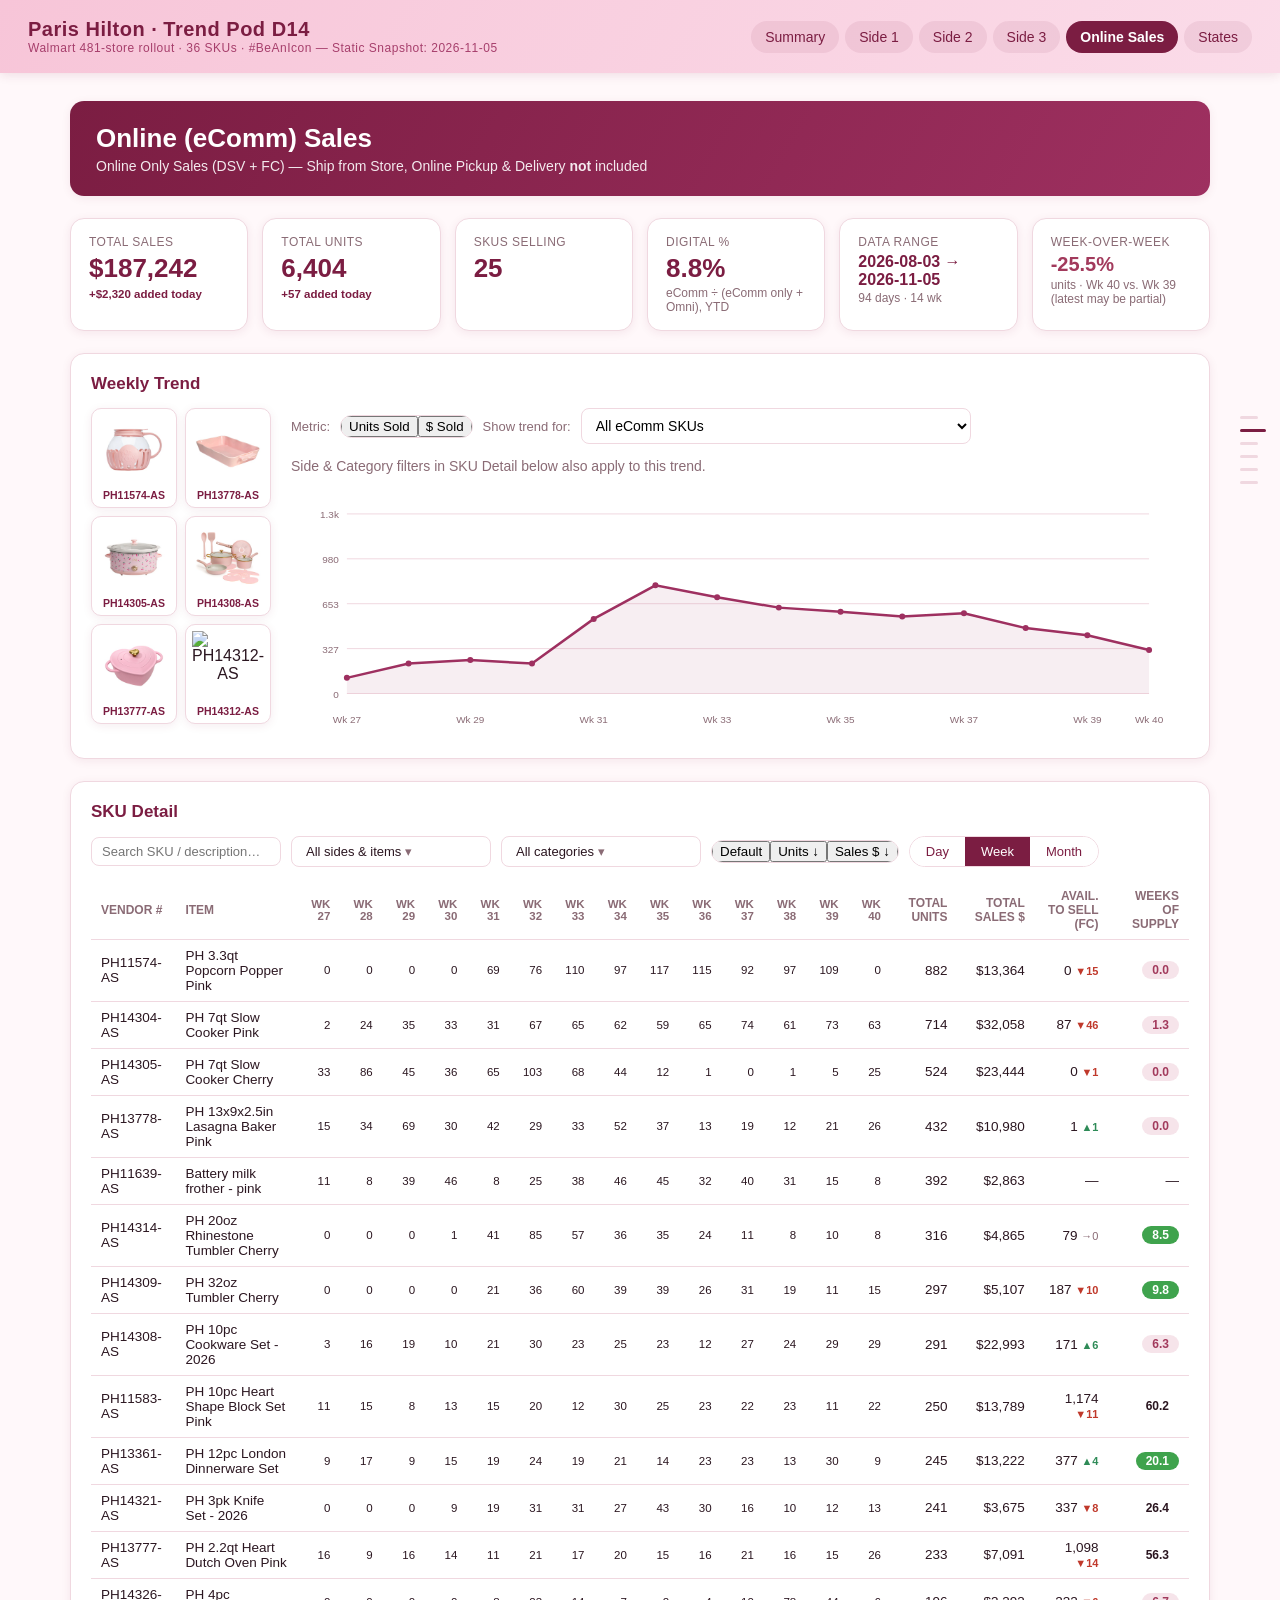
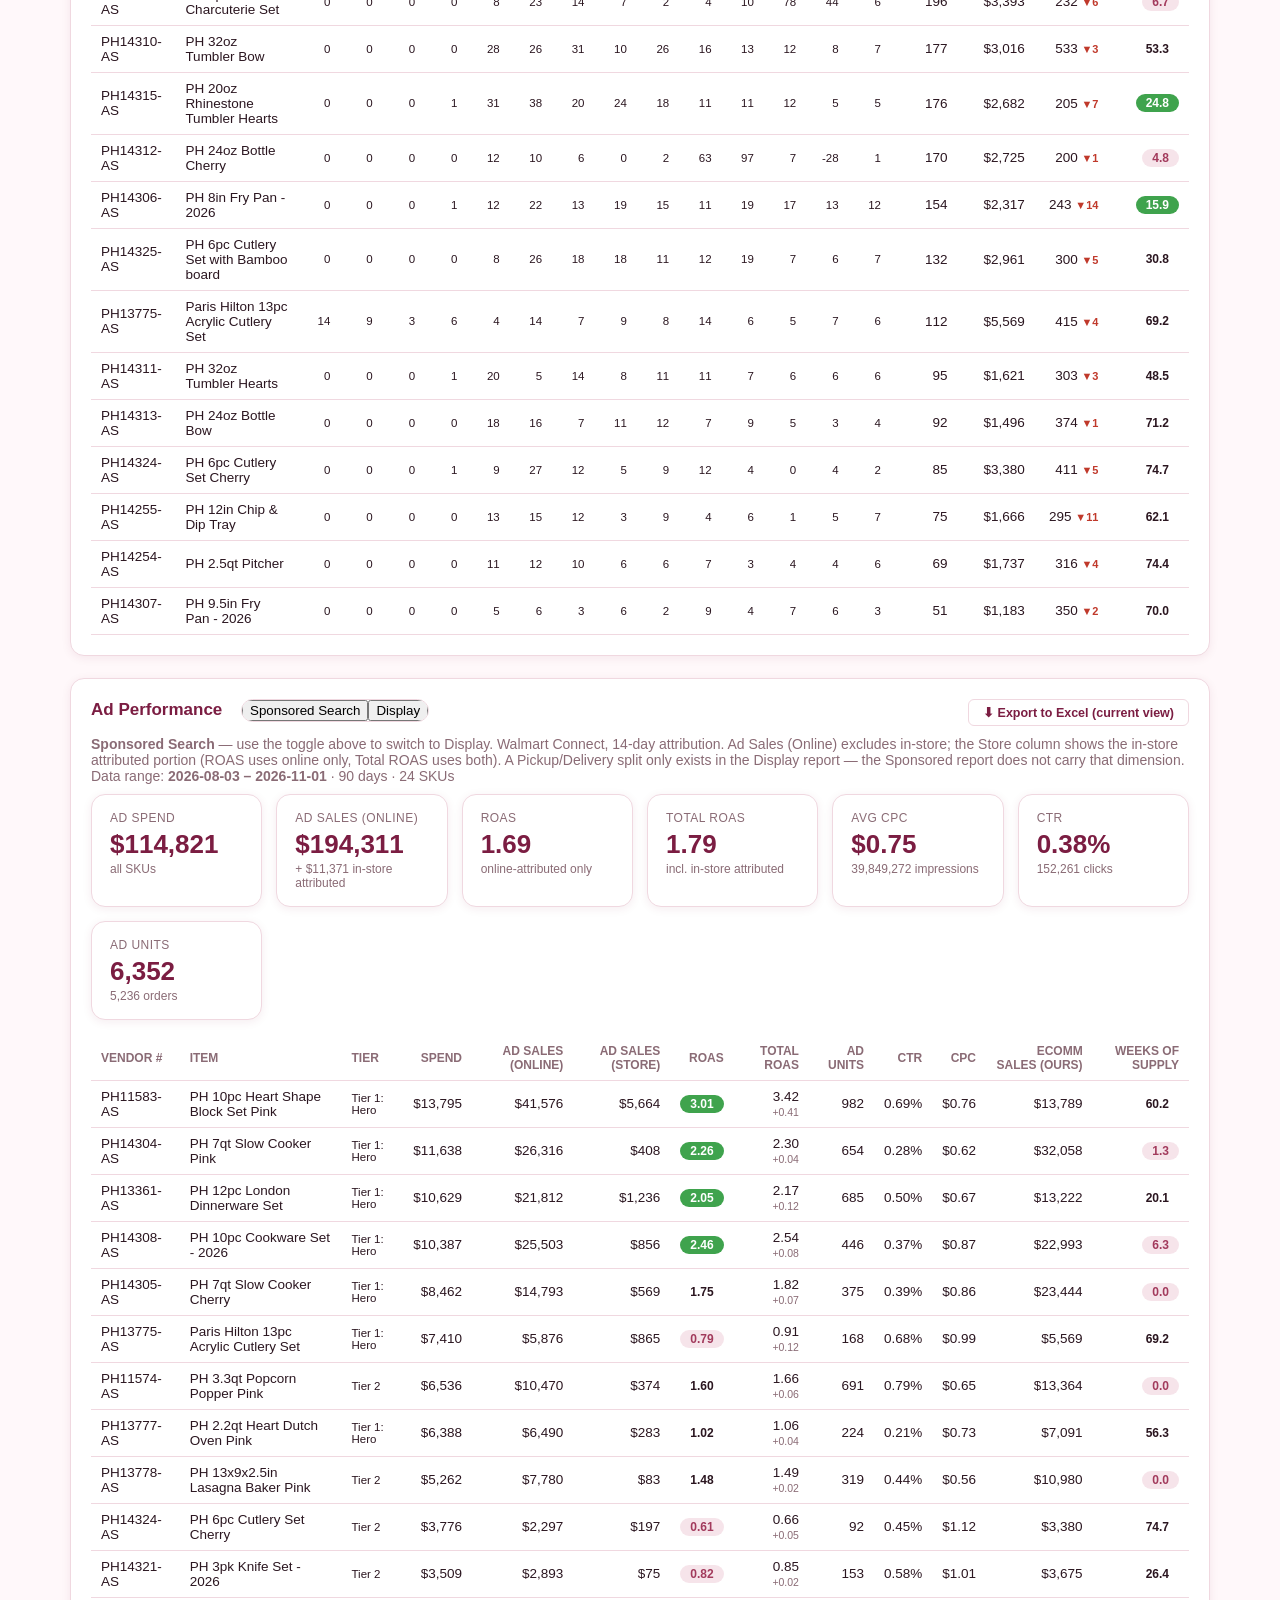
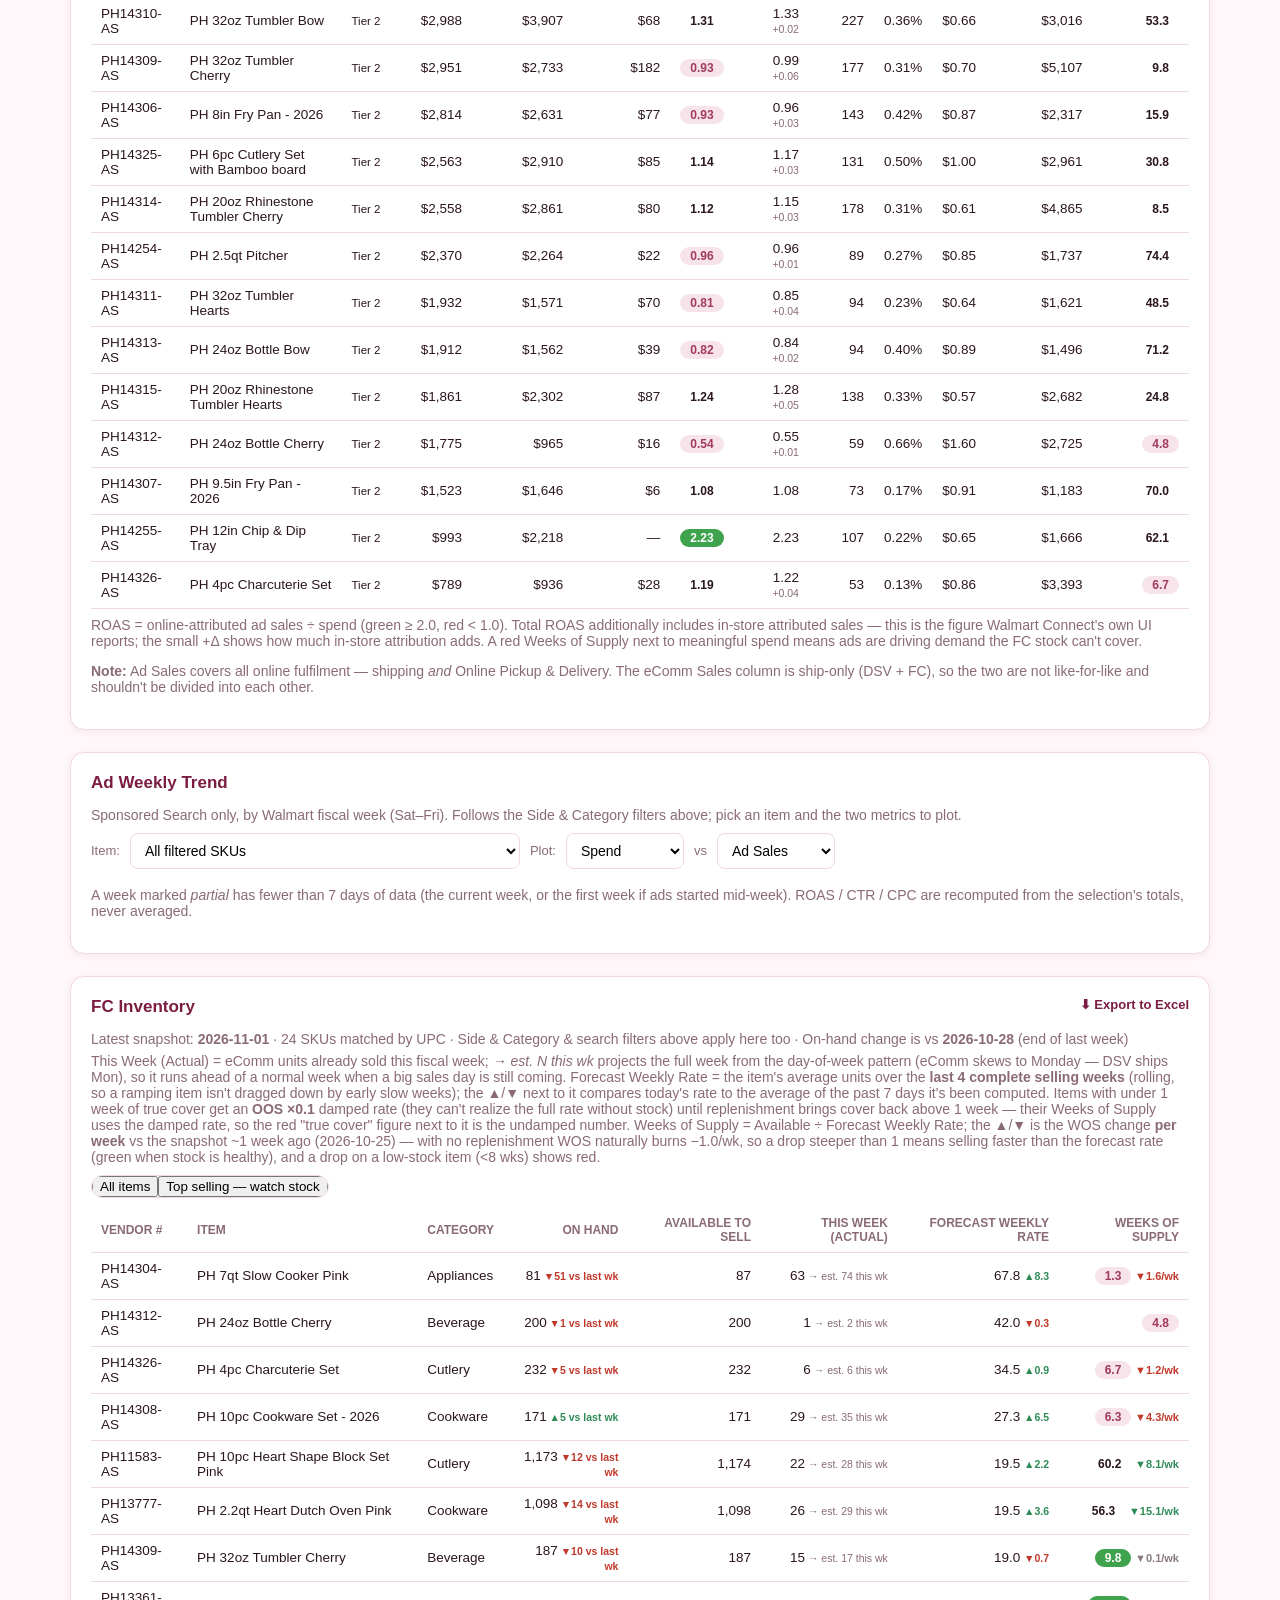
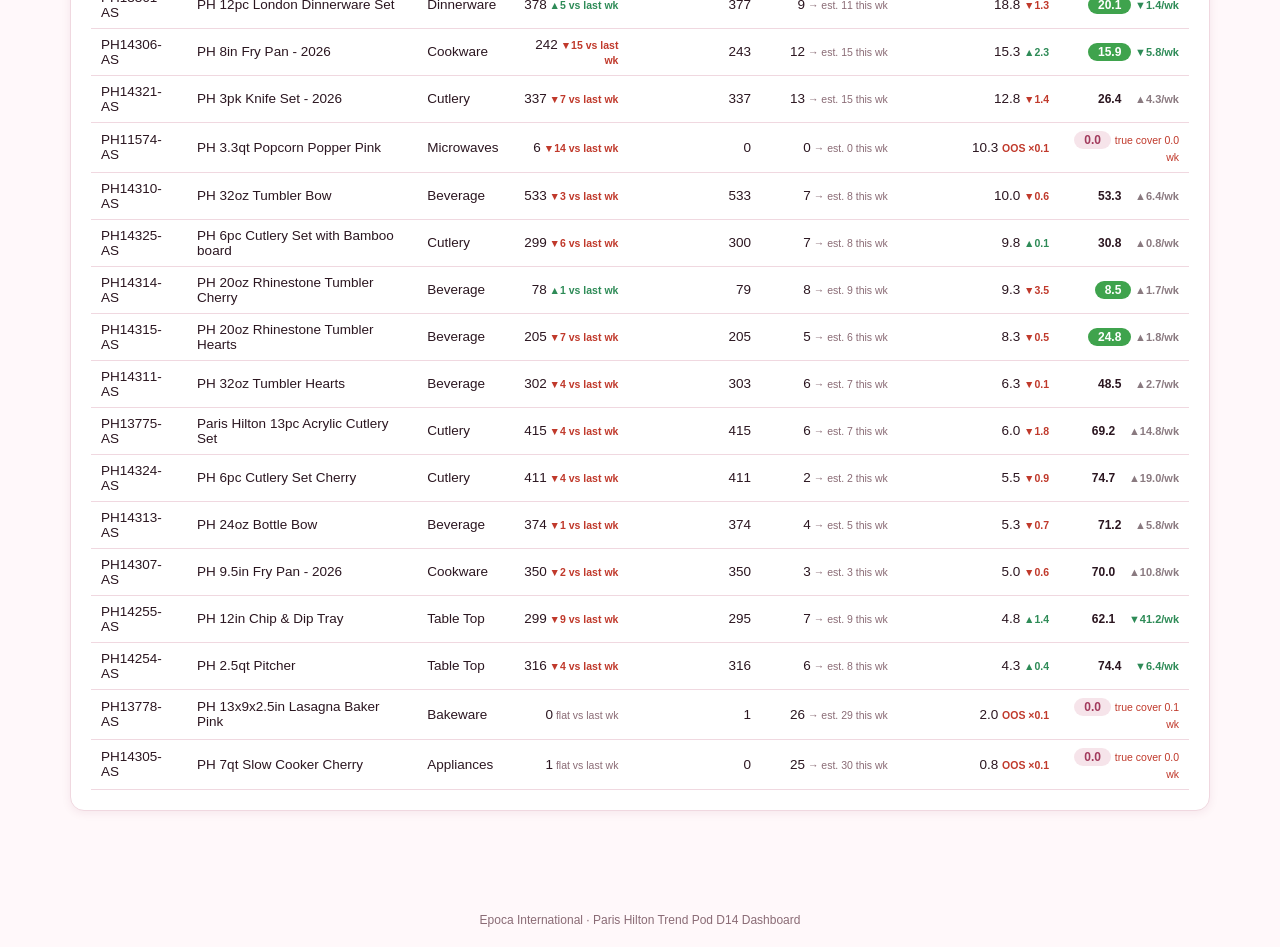
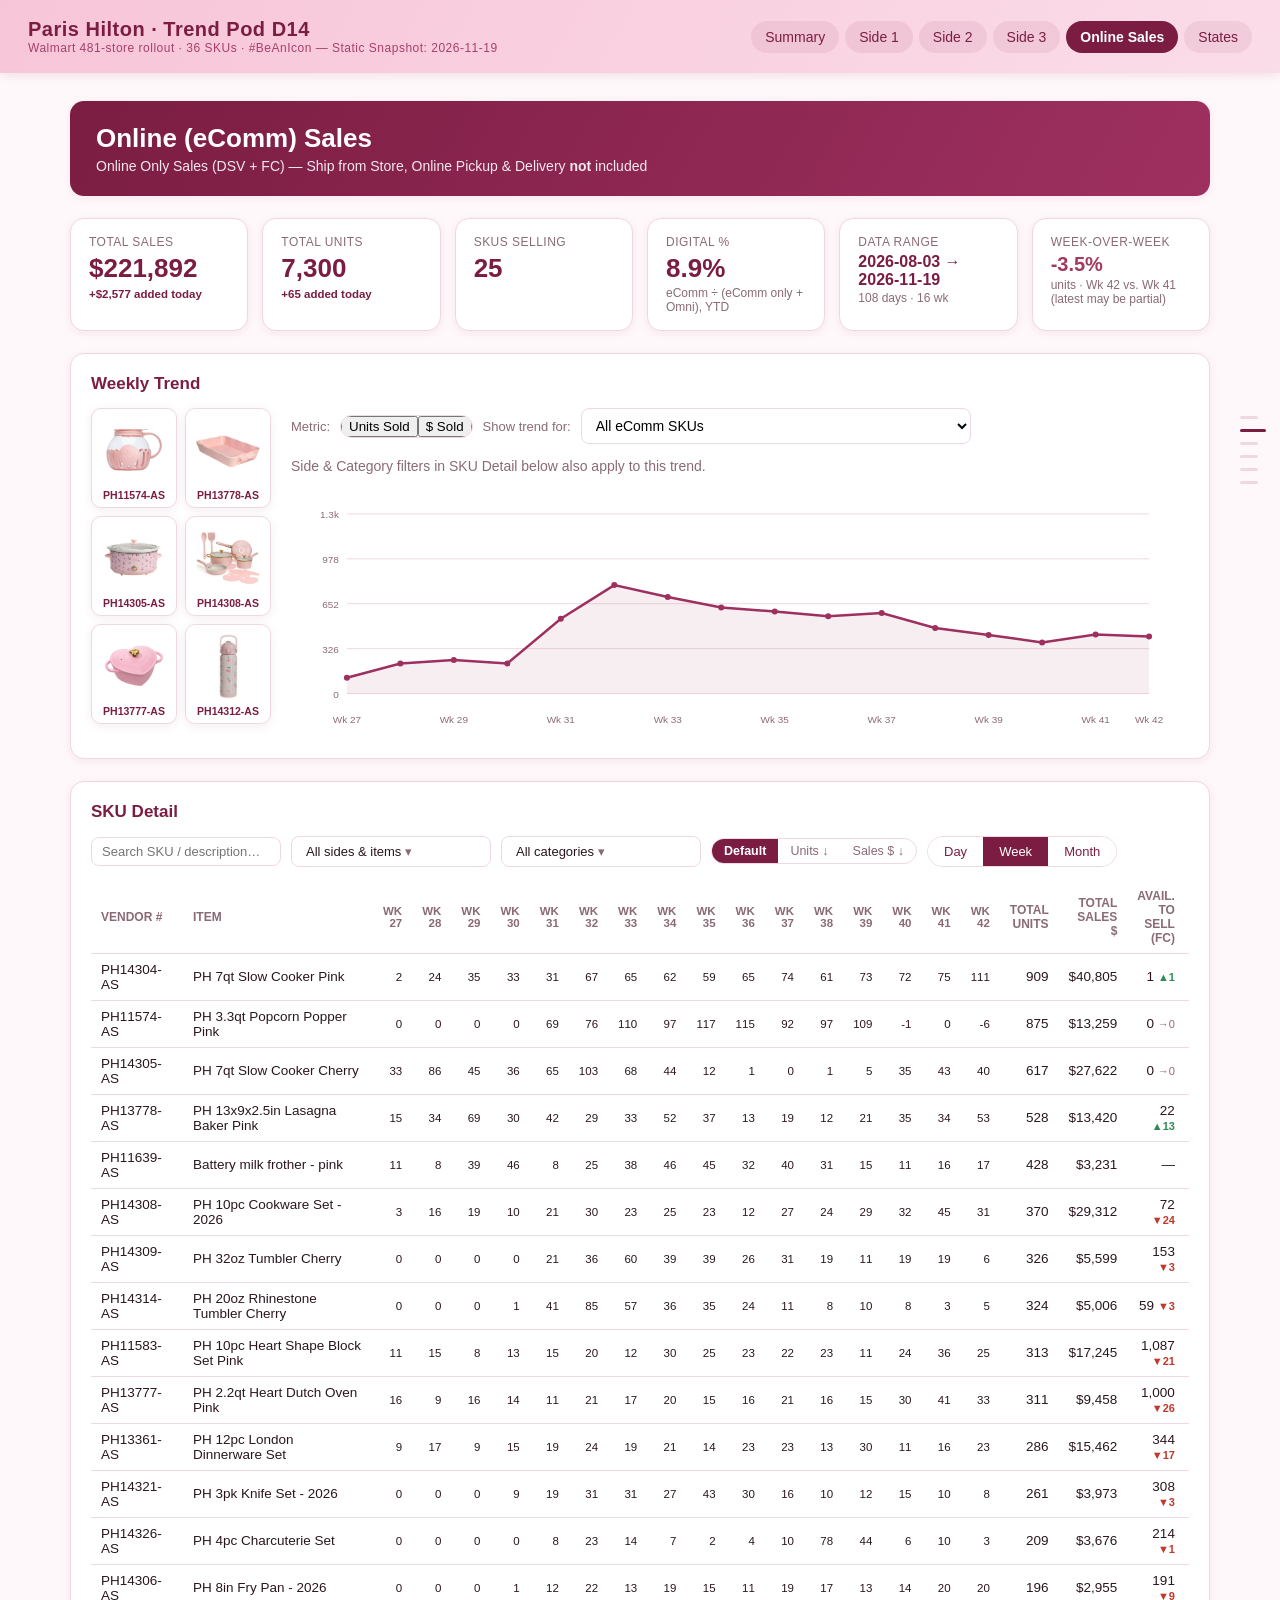
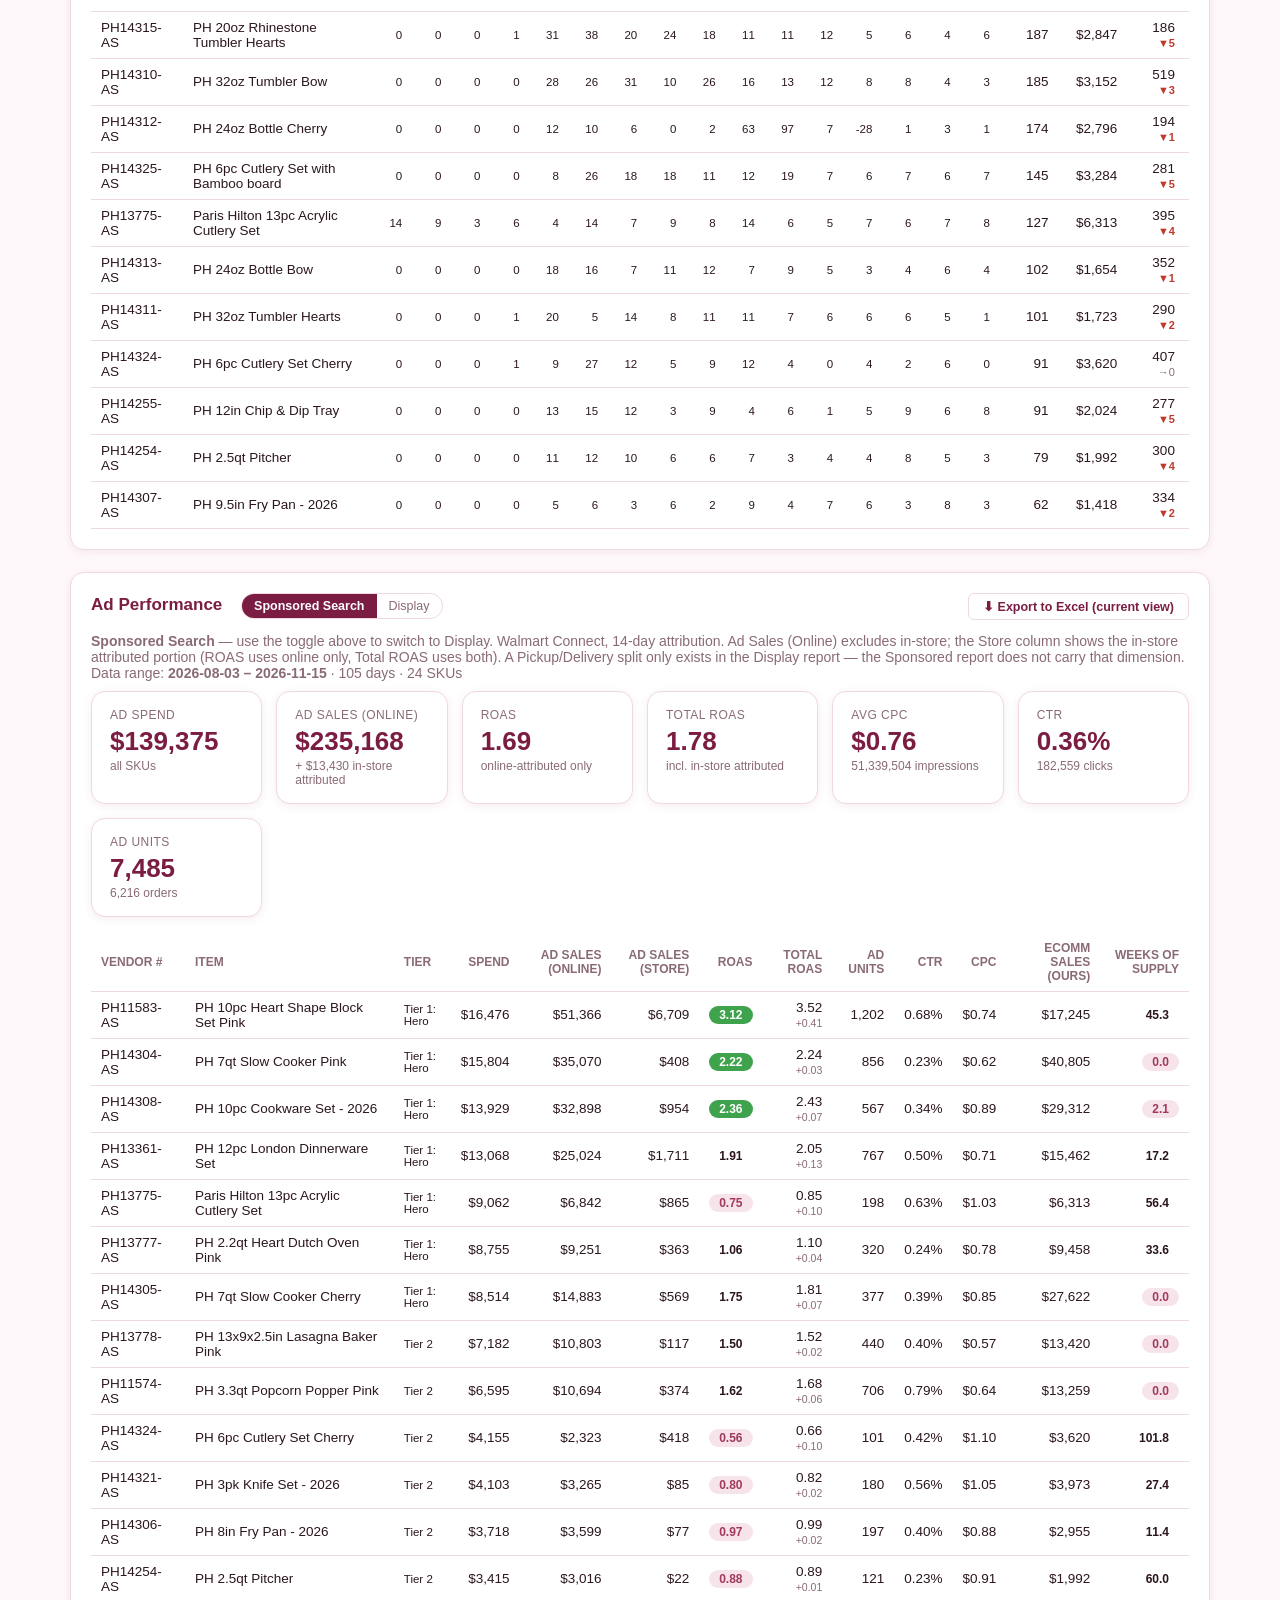
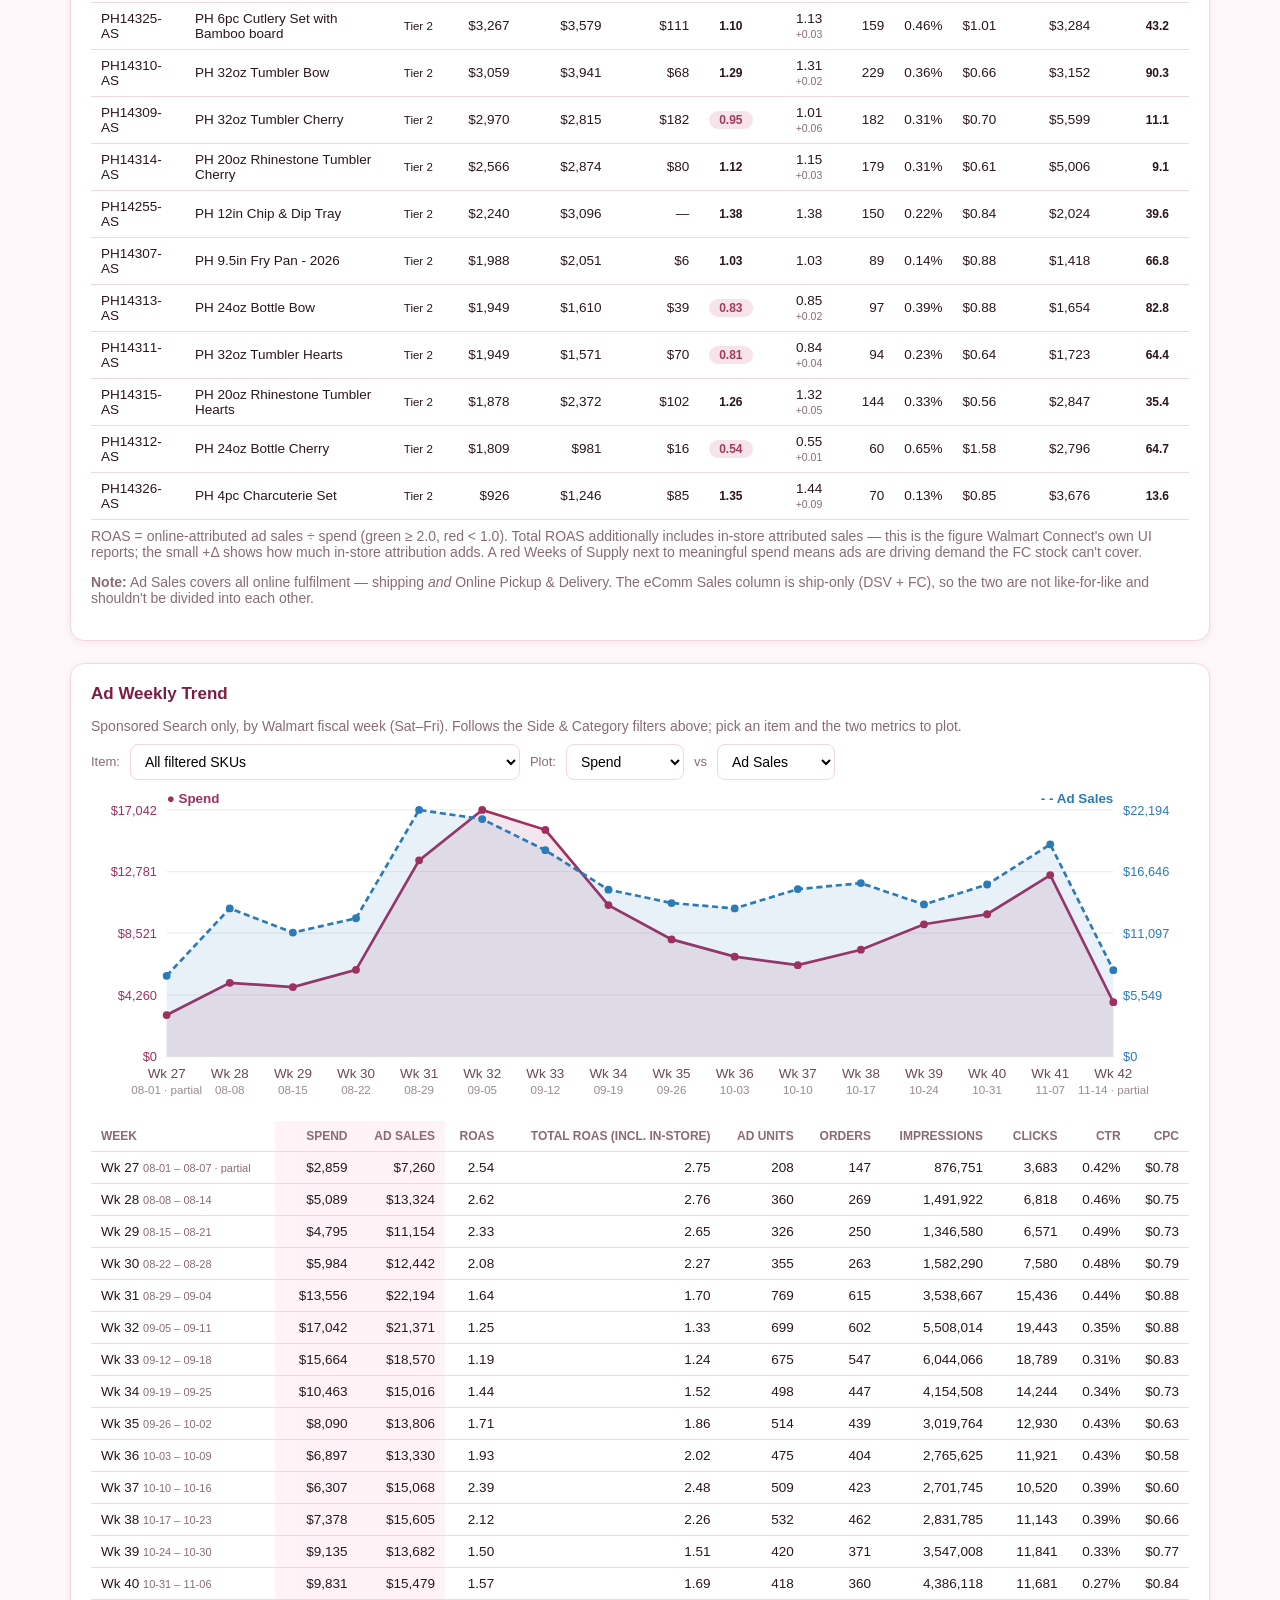
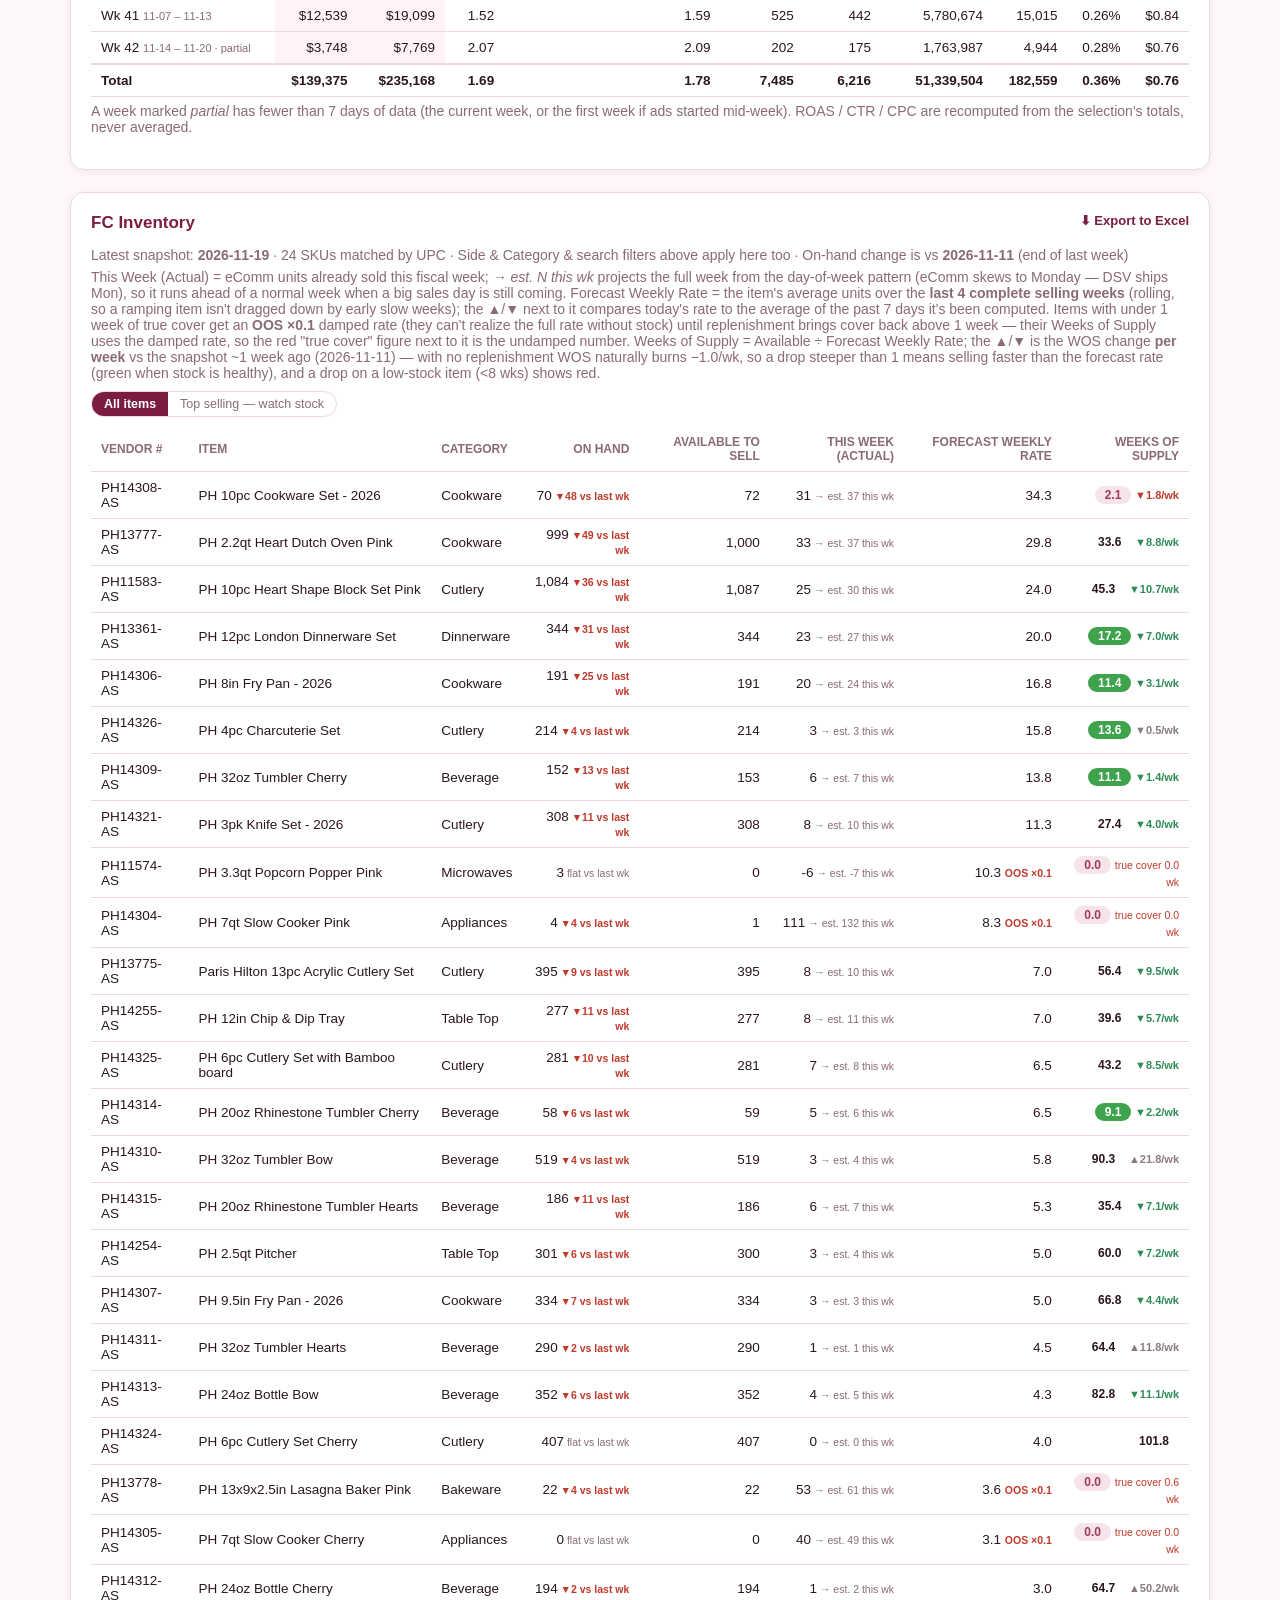
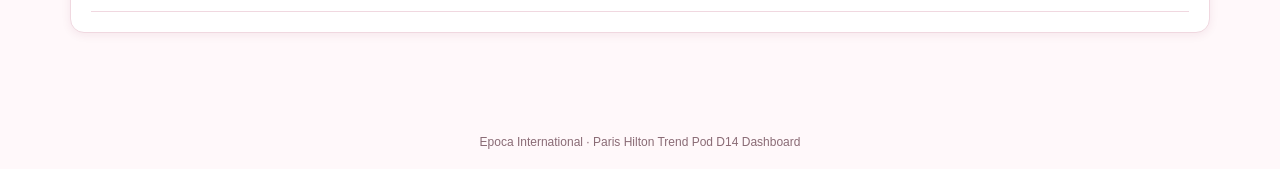
